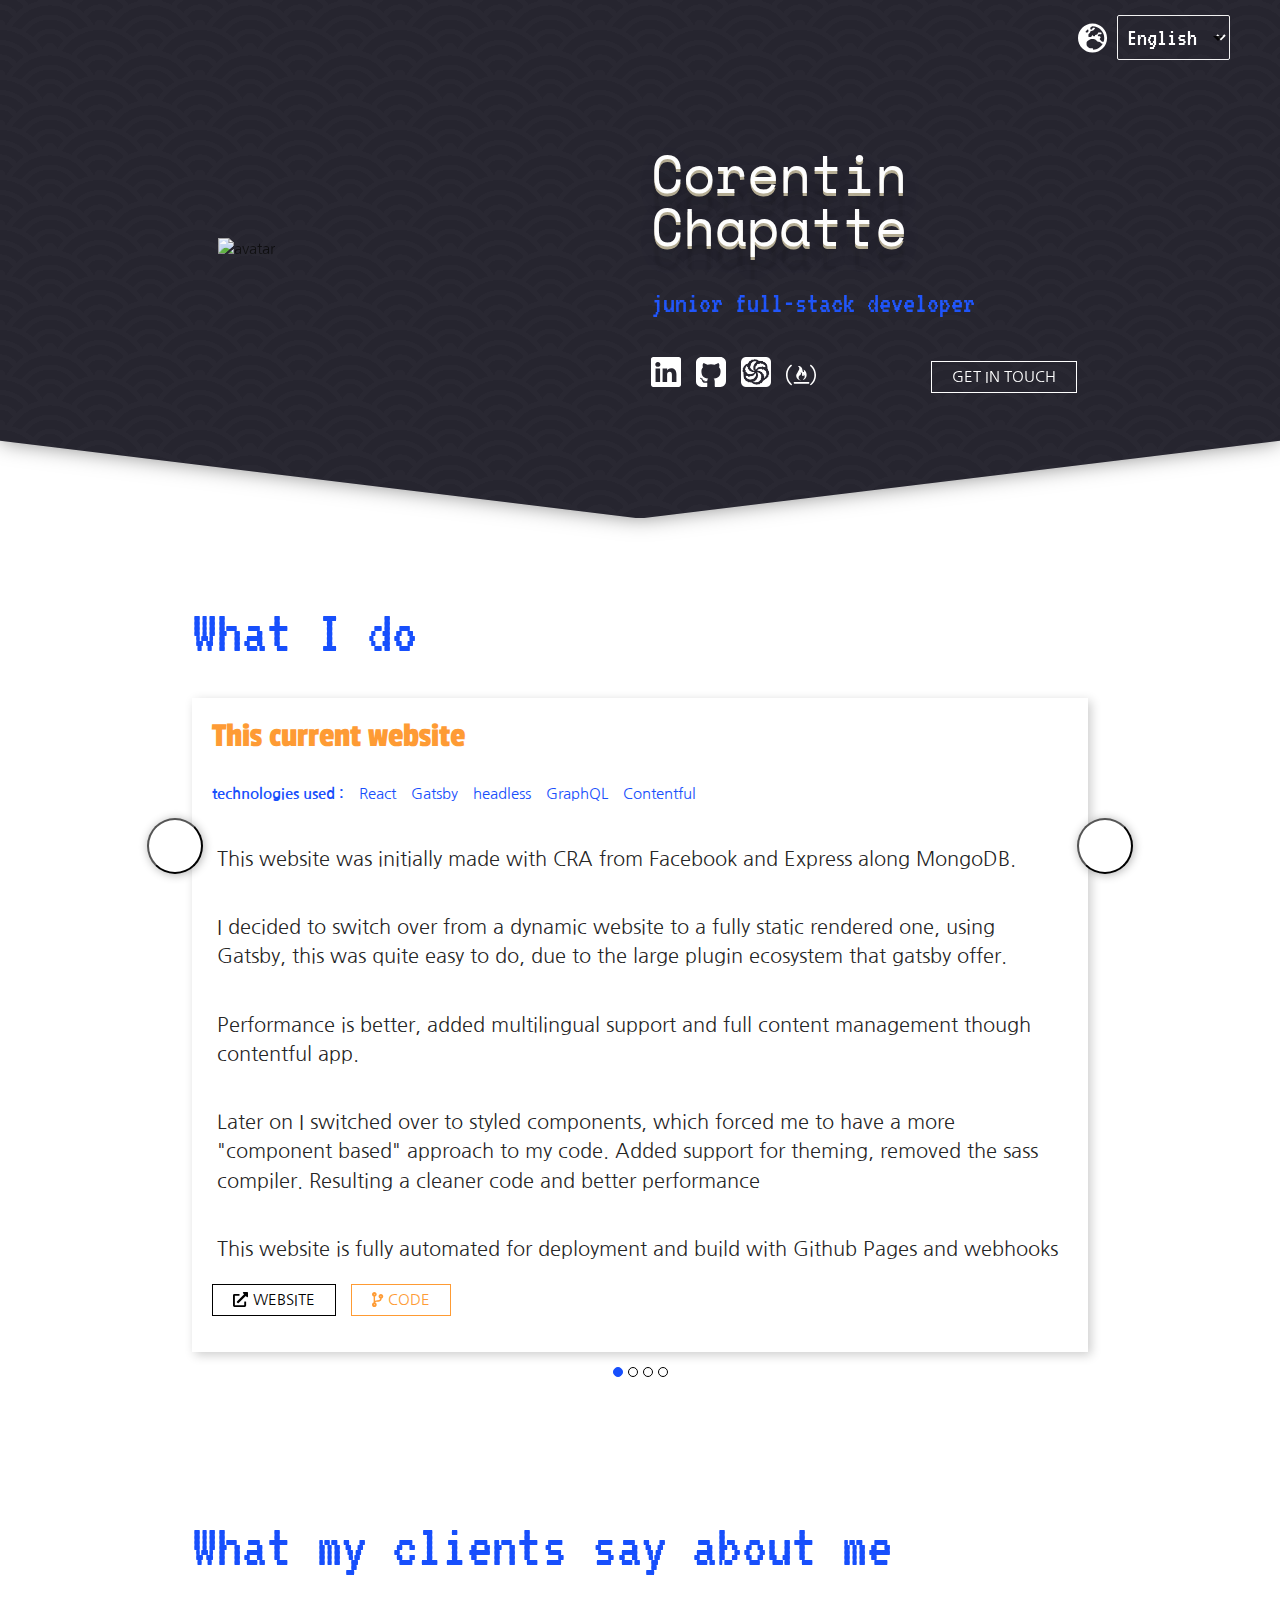
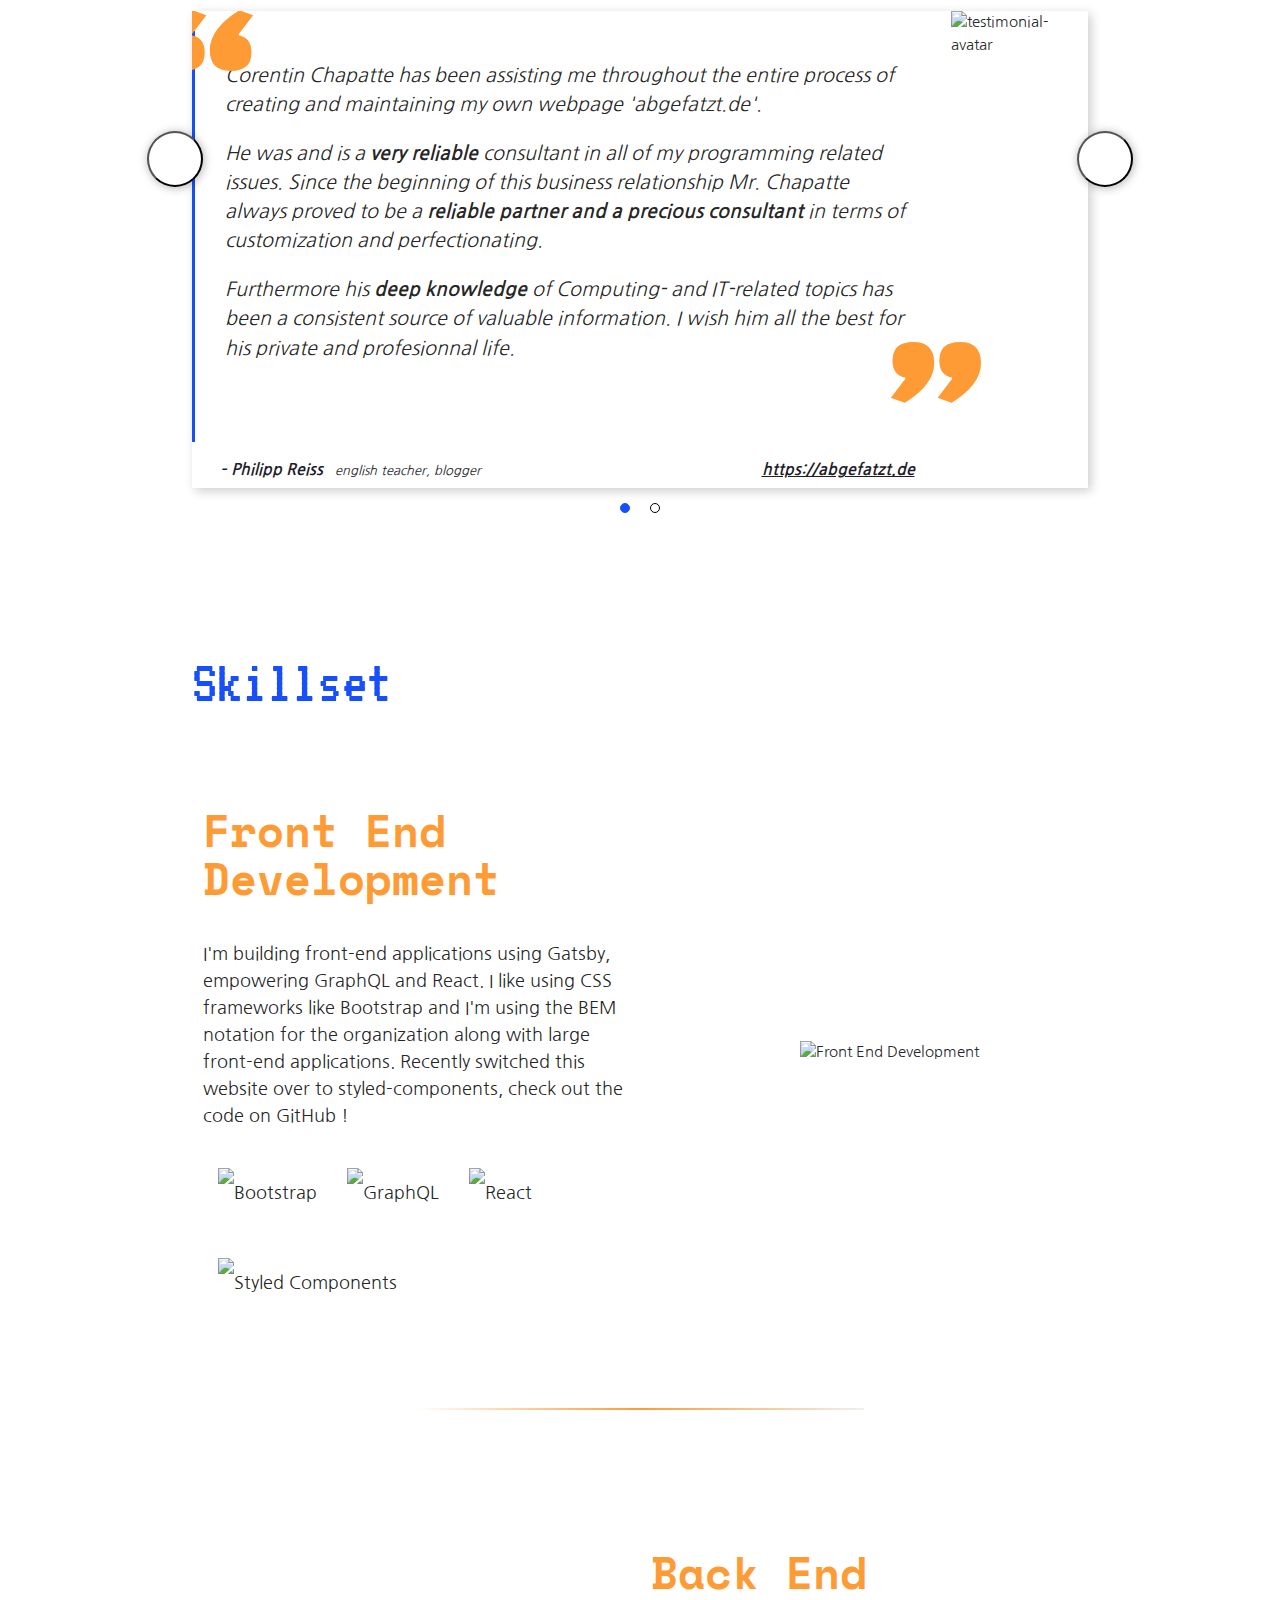
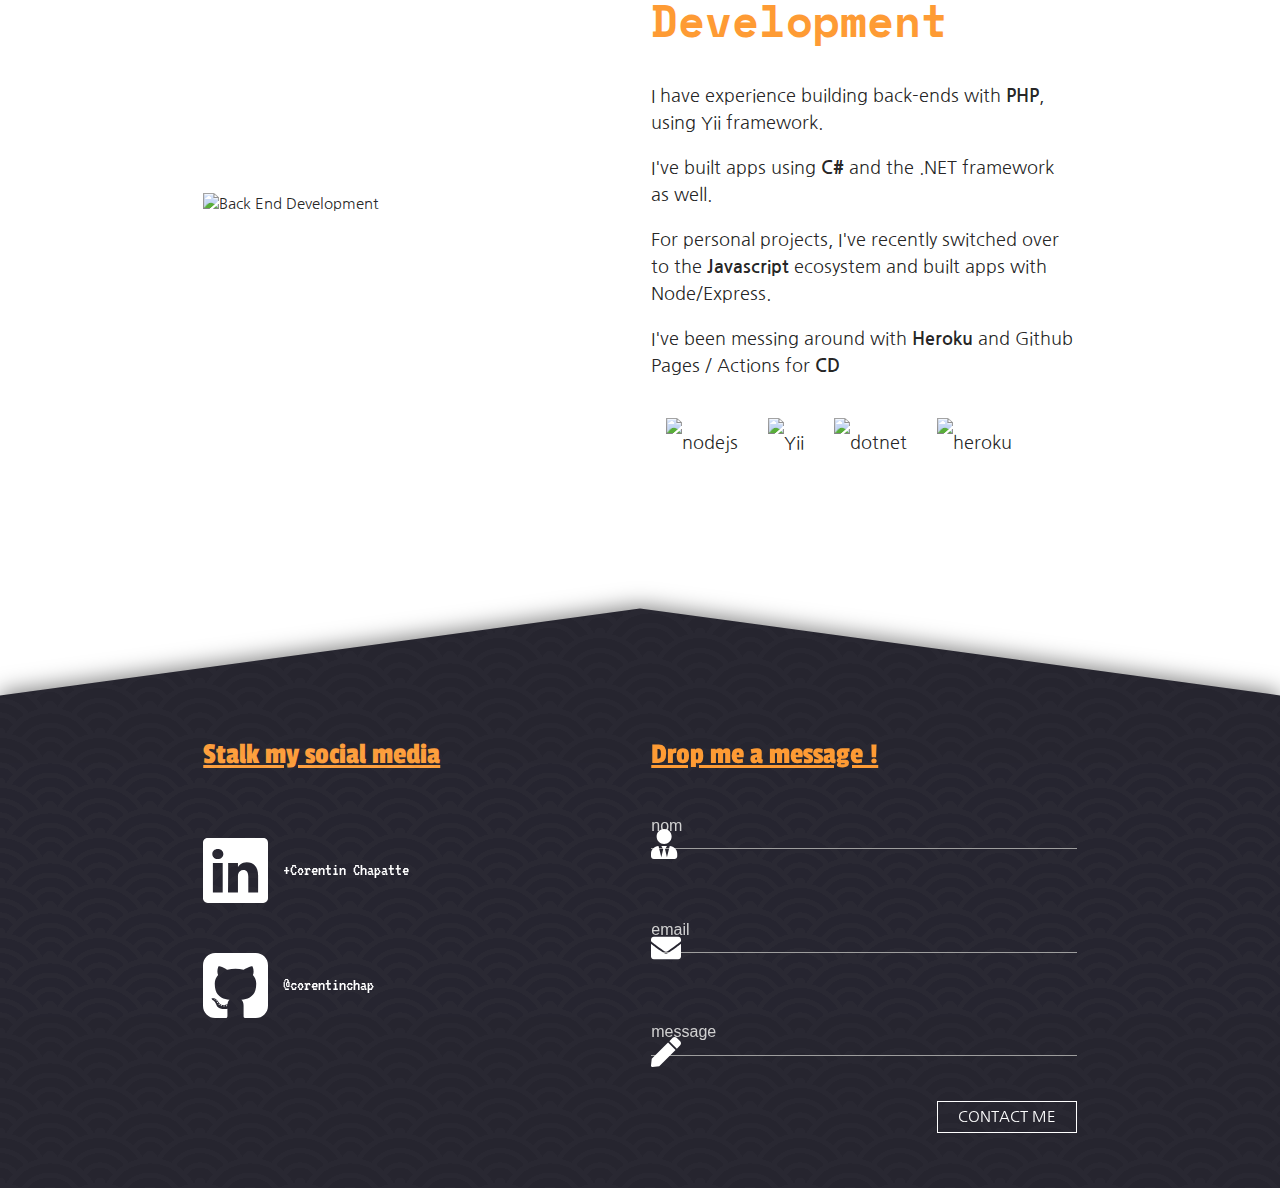
==== index.html @ 25439930 "Updates" ====
<!DOCTYPE html><html lang="en-US"><head><meta charSet="utf-8"/><meta http-equiv="x-ua-compatible" content="ie=edge"/><meta name="viewport" content="width=device-width, initial-scale=1, shrink-to-fit=no"/><style data-href="/styles.9d17b4d6c312c34e439a.css">/*!
 * Materialize v1.0.0 (http://materializecss.com)
 * Copyright 2014-2017 Materialize
 * MIT License (https://raw.githubusercontent.com/Dogfalo/materialize/master/LICENSE)
 */.materialize-red{background-color:#e51c23!important}.materialize-red-text{color:#e51c23!important}.materialize-red.lighten-5{background-color:#fdeaeb!important}.materialize-red-text.text-lighten-5{color:#fdeaeb!important}.materialize-red.lighten-4{background-color:#f8c1c3!important}.materialize-red-text.text-lighten-4{color:#f8c1c3!important}.materialize-red.lighten-3{background-color:#f3989b!important}.materialize-red-text.text-lighten-3{color:#f3989b!important}.materialize-red.lighten-2{background-color:#ee6e73!important}.materialize-red-text.text-lighten-2{color:#ee6e73!important}.materialize-red.lighten-1{background-color:#ea454b!important}.materialize-red-text.text-lighten-1{color:#ea454b!important}.materialize-red.darken-1{background-color:#d0181e!important}.materialize-red-text.text-darken-1{color:#d0181e!important}.materialize-red.darken-2{background-color:#b9151b!important}.materialize-red-text.text-darken-2{color:#b9151b!important}.materialize-red.darken-3{background-color:#a21318!important}.materialize-red-text.text-darken-3{color:#a21318!important}.materialize-red.darken-4{background-color:#8b1014!important}.materialize-red-text.text-darken-4{color:#8b1014!important}.red{background-color:#f44336!important}.red-text{color:#f44336!important}.red.lighten-5{background-color:#ffebee!important}.red-text.text-lighten-5{color:#ffebee!important}.red.lighten-4{background-color:#ffcdd2!important}.red-text.text-lighten-4{color:#ffcdd2!important}.red.lighten-3{background-color:#ef9a9a!important}.red-text.text-lighten-3{color:#ef9a9a!important}.red.lighten-2{background-color:#e57373!important}.red-text.text-lighten-2{color:#e57373!important}.red.lighten-1{background-color:#ef5350!important}.red-text.text-lighten-1{color:#ef5350!important}.red.darken-1{background-color:#e53935!important}.red-text.text-darken-1{color:#e53935!important}.red.darken-2{background-color:#d32f2f!important}.red-text.text-darken-2{color:#d32f2f!important}.red.darken-3{background-color:#c62828!important}.red-text.text-darken-3{color:#c62828!important}.red.darken-4{background-color:#b71c1c!important}.red-text.text-darken-4{color:#b71c1c!important}.red.accent-1{background-color:#ff8a80!important}.red-text.text-accent-1{color:#ff8a80!important}.red.accent-2{background-color:#ff5252!important}.red-text.text-accent-2{color:#ff5252!important}.red.accent-3{background-color:#ff1744!important}.red-text.text-accent-3{color:#ff1744!important}.red.accent-4{background-color:#d50000!important}.red-text.text-accent-4{color:#d50000!important}.pink{background-color:#e91e63!important}.pink-text{color:#e91e63!important}.pink.lighten-5{background-color:#fce4ec!important}.pink-text.text-lighten-5{color:#fce4ec!important}.pink.lighten-4{background-color:#f8bbd0!important}.pink-text.text-lighten-4{color:#f8bbd0!important}.pink.lighten-3{background-color:#f48fb1!important}.pink-text.text-lighten-3{color:#f48fb1!important}.pink.lighten-2{background-color:#f06292!important}.pink-text.text-lighten-2{color:#f06292!important}.pink.lighten-1{background-color:#ec407a!important}.pink-text.text-lighten-1{color:#ec407a!important}.pink.darken-1{background-color:#d81b60!important}.pink-text.text-darken-1{color:#d81b60!important}.pink.darken-2{background-color:#c2185b!important}.pink-text.text-darken-2{color:#c2185b!important}.pink.darken-3{background-color:#ad1457!important}.pink-text.text-darken-3{color:#ad1457!important}.pink.darken-4{background-color:#880e4f!important}.pink-text.text-darken-4{color:#880e4f!important}.pink.accent-1{background-color:#ff80ab!important}.pink-text.text-accent-1{color:#ff80ab!important}.pink.accent-2{background-color:#ff4081!important}.pink-text.text-accent-2{color:#ff4081!important}.pink.accent-3{background-color:#f50057!important}.pink-text.text-accent-3{color:#f50057!important}.pink.accent-4{background-color:#c51162!important}.pink-text.text-accent-4{color:#c51162!important}.purple{background-color:#9c27b0!important}.purple-text{color:#9c27b0!important}.purple.lighten-5{background-color:#f3e5f5!important}.purple-text.text-lighten-5{color:#f3e5f5!important}.purple.lighten-4{background-color:#e1bee7!important}.purple-text.text-lighten-4{color:#e1bee7!important}.purple.lighten-3{background-color:#ce93d8!important}.purple-text.text-lighten-3{color:#ce93d8!important}.purple.lighten-2{background-color:#ba68c8!important}.purple-text.text-lighten-2{color:#ba68c8!important}.purple.lighten-1{background-color:#ab47bc!important}.purple-text.text-lighten-1{color:#ab47bc!important}.purple.darken-1{background-color:#8e24aa!important}.purple-text.text-darken-1{color:#8e24aa!important}.purple.darken-2{background-color:#7b1fa2!important}.purple-text.text-darken-2{color:#7b1fa2!important}.purple.darken-3{background-color:#6a1b9a!important}.purple-text.text-darken-3{color:#6a1b9a!important}.purple.darken-4{background-color:#4a148c!important}.purple-text.text-darken-4{color:#4a148c!important}.purple.accent-1{background-color:#ea80fc!important}.purple-text.text-accent-1{color:#ea80fc!important}.purple.accent-2{background-color:#e040fb!important}.purple-text.text-accent-2{color:#e040fb!important}.purple.accent-3{background-color:#d500f9!important}.purple-text.text-accent-3{color:#d500f9!important}.purple.accent-4{background-color:#a0f!important}.purple-text.text-accent-4{color:#a0f!important}.deep-purple{background-color:#673ab7!important}.deep-purple-text{color:#673ab7!important}.deep-purple.lighten-5{background-color:#ede7f6!important}.deep-purple-text.text-lighten-5{color:#ede7f6!important}.deep-purple.lighten-4{background-color:#d1c4e9!important}.deep-purple-text.text-lighten-4{color:#d1c4e9!important}.deep-purple.lighten-3{background-color:#b39ddb!important}.deep-purple-text.text-lighten-3{color:#b39ddb!important}.deep-purple.lighten-2{background-color:#9575cd!important}.deep-purple-text.text-lighten-2{color:#9575cd!important}.deep-purple.lighten-1{background-color:#7e57c2!important}.deep-purple-text.text-lighten-1{color:#7e57c2!important}.deep-purple.darken-1{background-color:#5e35b1!important}.deep-purple-text.text-darken-1{color:#5e35b1!important}.deep-purple.darken-2{background-color:#512da8!important}.deep-purple-text.text-darken-2{color:#512da8!important}.deep-purple.darken-3{background-color:#4527a0!important}.deep-purple-text.text-darken-3{color:#4527a0!important}.deep-purple.darken-4{background-color:#311b92!important}.deep-purple-text.text-darken-4{color:#311b92!important}.deep-purple.accent-1{background-color:#b388ff!important}.deep-purple-text.text-accent-1{color:#b388ff!important}.deep-purple.accent-2{background-color:#7c4dff!important}.deep-purple-text.text-accent-2{color:#7c4dff!important}.deep-purple.accent-3{background-color:#651fff!important}.deep-purple-text.text-accent-3{color:#651fff!important}.deep-purple.accent-4{background-color:#6200ea!important}.deep-purple-text.text-accent-4{color:#6200ea!important}.indigo{background-color:#3f51b5!important}.indigo-text{color:#3f51b5!important}.indigo.lighten-5{background-color:#e8eaf6!important}.indigo-text.text-lighten-5{color:#e8eaf6!important}.indigo.lighten-4{background-color:#c5cae9!important}.indigo-text.text-lighten-4{color:#c5cae9!important}.indigo.lighten-3{background-color:#9fa8da!important}.indigo-text.text-lighten-3{color:#9fa8da!important}.indigo.lighten-2{background-color:#7986cb!important}.indigo-text.text-lighten-2{color:#7986cb!important}.indigo.lighten-1{background-color:#5c6bc0!important}.indigo-text.text-lighten-1{color:#5c6bc0!important}.indigo.darken-1{background-color:#3949ab!important}.indigo-text.text-darken-1{color:#3949ab!important}.indigo.darken-2{background-color:#303f9f!important}.indigo-text.text-darken-2{color:#303f9f!important}.indigo.darken-3{background-color:#283593!important}.indigo-text.text-darken-3{color:#283593!important}.indigo.darken-4{background-color:#1a237e!important}.indigo-text.text-darken-4{color:#1a237e!important}.indigo.accent-1{background-color:#8c9eff!important}.indigo-text.text-accent-1{color:#8c9eff!important}.indigo.accent-2{background-color:#536dfe!important}.indigo-text.text-accent-2{color:#536dfe!important}.indigo.accent-3{background-color:#3d5afe!important}.indigo-text.text-accent-3{color:#3d5afe!important}.indigo.accent-4{background-color:#304ffe!important}.indigo-text.text-accent-4{color:#304ffe!important}.blue{background-color:#2196f3!important}.blue-text{color:#2196f3!important}.blue.lighten-5{background-color:#e3f2fd!important}.blue-text.text-lighten-5{color:#e3f2fd!important}.blue.lighten-4{background-color:#bbdefb!important}.blue-text.text-lighten-4{color:#bbdefb!important}.blue.lighten-3{background-color:#90caf9!important}.blue-text.text-lighten-3{color:#90caf9!important}.blue.lighten-2{background-color:#64b5f6!important}.blue-text.text-lighten-2{color:#64b5f6!important}.blue.lighten-1{background-color:#42a5f5!important}.blue-text.text-lighten-1{color:#42a5f5!important}.blue.darken-1{background-color:#1e88e5!important}.blue-text.text-darken-1{color:#1e88e5!important}.blue.darken-2{background-color:#1976d2!important}.blue-text.text-darken-2{color:#1976d2!important}.blue.darken-3{background-color:#1565c0!important}.blue-text.text-darken-3{color:#1565c0!important}.blue.darken-4{background-color:#0d47a1!important}.blue-text.text-darken-4{color:#0d47a1!important}.blue.accent-1{background-color:#82b1ff!important}.blue-text.text-accent-1{color:#82b1ff!important}.blue.accent-2{background-color:#448aff!important}.blue-text.text-accent-2{color:#448aff!important}.blue.accent-3{background-color:#2979ff!important}.blue-text.text-accent-3{color:#2979ff!important}.blue.accent-4{background-color:#2962ff!important}.blue-text.text-accent-4{color:#2962ff!important}.light-blue{background-color:#03a9f4!important}.light-blue-text{color:#03a9f4!important}.light-blue.lighten-5{background-color:#e1f5fe!important}.light-blue-text.text-lighten-5{color:#e1f5fe!important}.light-blue.lighten-4{background-color:#b3e5fc!important}.light-blue-text.text-lighten-4{color:#b3e5fc!important}.light-blue.lighten-3{background-color:#81d4fa!important}.light-blue-text.text-lighten-3{color:#81d4fa!important}.light-blue.lighten-2{background-color:#4fc3f7!important}.light-blue-text.text-lighten-2{color:#4fc3f7!important}.light-blue.lighten-1{background-color:#29b6f6!important}.light-blue-text.text-lighten-1{color:#29b6f6!important}.light-blue.darken-1{background-color:#039be5!important}.light-blue-text.text-darken-1{color:#039be5!important}.light-blue.darken-2{background-color:#0288d1!important}.light-blue-text.text-darken-2{color:#0288d1!important}.light-blue.darken-3{background-color:#0277bd!important}.light-blue-text.text-darken-3{color:#0277bd!important}.light-blue.darken-4{background-color:#01579b!important}.light-blue-text.text-darken-4{color:#01579b!important}.light-blue.accent-1{background-color:#80d8ff!important}.light-blue-text.text-accent-1{color:#80d8ff!important}.light-blue.accent-2{background-color:#40c4ff!important}.light-blue-text.text-accent-2{color:#40c4ff!important}.light-blue.accent-3{background-color:#00b0ff!important}.light-blue-text.text-accent-3{color:#00b0ff!important}.light-blue.accent-4{background-color:#0091ea!important}.light-blue-text.text-accent-4{color:#0091ea!important}.cyan{background-color:#00bcd4!important}.cyan-text{color:#00bcd4!important}.cyan.lighten-5{background-color:#e0f7fa!important}.cyan-text.text-lighten-5{color:#e0f7fa!important}.cyan.lighten-4{background-color:#b2ebf2!important}.cyan-text.text-lighten-4{color:#b2ebf2!important}.cyan.lighten-3{background-color:#80deea!important}.cyan-text.text-lighten-3{color:#80deea!important}.cyan.lighten-2{background-color:#4dd0e1!important}.cyan-text.text-lighten-2{color:#4dd0e1!important}.cyan.lighten-1{background-color:#26c6da!important}.cyan-text.text-lighten-1{color:#26c6da!important}.cyan.darken-1{background-color:#00acc1!important}.cyan-text.text-darken-1{color:#00acc1!important}.cyan.darken-2{background-color:#0097a7!important}.cyan-text.text-darken-2{color:#0097a7!important}.cyan.darken-3{background-color:#00838f!important}.cyan-text.text-darken-3{color:#00838f!important}.cyan.darken-4{background-color:#006064!important}.cyan-text.text-darken-4{color:#006064!important}.cyan.accent-1{background-color:#84ffff!important}.cyan-text.text-accent-1{color:#84ffff!important}.cyan.accent-2{background-color:#18ffff!important}.cyan-text.text-accent-2{color:#18ffff!important}.cyan.accent-3{background-color:#00e5ff!important}.cyan-text.text-accent-3{color:#00e5ff!important}.cyan.accent-4{background-color:#00b8d4!important}.cyan-text.text-accent-4{color:#00b8d4!important}.teal{background-color:#009688!important}.teal-text{color:#009688!important}.teal.lighten-5{background-color:#e0f2f1!important}.teal-text.text-lighten-5{color:#e0f2f1!important}.teal.lighten-4{background-color:#b2dfdb!important}.teal-text.text-lighten-4{color:#b2dfdb!important}.teal.lighten-3{background-color:#80cbc4!important}.teal-text.text-lighten-3{color:#80cbc4!important}.teal.lighten-2{background-color:#4db6ac!important}.teal-text.text-lighten-2{color:#4db6ac!important}.teal.lighten-1{background-color:#26a69a!important}.teal-text.text-lighten-1{color:#26a69a!important}.teal.darken-1{background-color:#00897b!important}.teal-text.text-darken-1{color:#00897b!important}.teal.darken-2{background-color:#00796b!important}.teal-text.text-darken-2{color:#00796b!important}.teal.darken-3{background-color:#00695c!important}.teal-text.text-darken-3{color:#00695c!important}.teal.darken-4{background-color:#004d40!important}.teal-text.text-darken-4{color:#004d40!important}.teal.accent-1{background-color:#a7ffeb!important}.teal-text.text-accent-1{color:#a7ffeb!important}.teal.accent-2{background-color:#64ffda!important}.teal-text.text-accent-2{color:#64ffda!important}.teal.accent-3{background-color:#1de9b6!important}.teal-text.text-accent-3{color:#1de9b6!important}.teal.accent-4{background-color:#00bfa5!important}.teal-text.text-accent-4{color:#00bfa5!important}.green{background-color:#4caf50!important}.green-text{color:#4caf50!important}.green.lighten-5{background-color:#e8f5e9!important}.green-text.text-lighten-5{color:#e8f5e9!important}.green.lighten-4{background-color:#c8e6c9!important}.green-text.text-lighten-4{color:#c8e6c9!important}.green.lighten-3{background-color:#a5d6a7!important}.green-text.text-lighten-3{color:#a5d6a7!important}.green.lighten-2{background-color:#81c784!important}.green-text.text-lighten-2{color:#81c784!important}.green.lighten-1{background-color:#66bb6a!important}.green-text.text-lighten-1{color:#66bb6a!important}.green.darken-1{background-color:#43a047!important}.green-text.text-darken-1{color:#43a047!important}.green.darken-2{background-color:#388e3c!important}.green-text.text-darken-2{color:#388e3c!important}.green.darken-3{background-color:#2e7d32!important}.green-text.text-darken-3{color:#2e7d32!important}.green.darken-4{background-color:#1b5e20!important}.green-text.text-darken-4{color:#1b5e20!important}.green.accent-1{background-color:#b9f6ca!important}.green-text.text-accent-1{color:#b9f6ca!important}.green.accent-2{background-color:#69f0ae!important}.green-text.text-accent-2{color:#69f0ae!important}.green.accent-3{background-color:#00e676!important}.green-text.text-accent-3{color:#00e676!important}.green.accent-4{background-color:#00c853!important}.green-text.text-accent-4{color:#00c853!important}.light-green{background-color:#8bc34a!important}.light-green-text{color:#8bc34a!important}.light-green.lighten-5{background-color:#f1f8e9!important}.light-green-text.text-lighten-5{color:#f1f8e9!important}.light-green.lighten-4{background-color:#dcedc8!important}.light-green-text.text-lighten-4{color:#dcedc8!important}.light-green.lighten-3{background-color:#c5e1a5!important}.light-green-text.text-lighten-3{color:#c5e1a5!important}.light-green.lighten-2{background-color:#aed581!important}.light-green-text.text-lighten-2{color:#aed581!important}.light-green.lighten-1{background-color:#9ccc65!important}.light-green-text.text-lighten-1{color:#9ccc65!important}.light-green.darken-1{background-color:#7cb342!important}.light-green-text.text-darken-1{color:#7cb342!important}.light-green.darken-2{background-color:#689f38!important}.light-green-text.text-darken-2{color:#689f38!important}.light-green.darken-3{background-color:#558b2f!important}.light-green-text.text-darken-3{color:#558b2f!important}.light-green.darken-4{background-color:#33691e!important}.light-green-text.text-darken-4{color:#33691e!important}.light-green.accent-1{background-color:#ccff90!important}.light-green-text.text-accent-1{color:#ccff90!important}.light-green.accent-2{background-color:#b2ff59!important}.light-green-text.text-accent-2{color:#b2ff59!important}.light-green.accent-3{background-color:#76ff03!important}.light-green-text.text-accent-3{color:#76ff03!important}.light-green.accent-4{background-color:#64dd17!important}.light-green-text.text-accent-4{color:#64dd17!important}.lime{background-color:#cddc39!important}.lime-text{color:#cddc39!important}.lime.lighten-5{background-color:#f9fbe7!important}.lime-text.text-lighten-5{color:#f9fbe7!important}.lime.lighten-4{background-color:#f0f4c3!important}.lime-text.text-lighten-4{color:#f0f4c3!important}.lime.lighten-3{background-color:#e6ee9c!important}.lime-text.text-lighten-3{color:#e6ee9c!important}.lime.lighten-2{background-color:#dce775!important}.lime-text.text-lighten-2{color:#dce775!important}.lime.lighten-1{background-color:#d4e157!important}.lime-text.text-lighten-1{color:#d4e157!important}.lime.darken-1{background-color:#c0ca33!important}.lime-text.text-darken-1{color:#c0ca33!important}.lime.darken-2{background-color:#afb42b!important}.lime-text.text-darken-2{color:#afb42b!important}.lime.darken-3{background-color:#9e9d24!important}.lime-text.text-darken-3{color:#9e9d24!important}.lime.darken-4{background-color:#827717!important}.lime-text.text-darken-4{color:#827717!important}.lime.accent-1{background-color:#f4ff81!important}.lime-text.text-accent-1{color:#f4ff81!important}.lime.accent-2{background-color:#eeff41!important}.lime-text.text-accent-2{color:#eeff41!important}.lime.accent-3{background-color:#c6ff00!important}.lime-text.text-accent-3{color:#c6ff00!important}.lime.accent-4{background-color:#aeea00!important}.lime-text.text-accent-4{color:#aeea00!important}.yellow{background-color:#ffeb3b!important}.yellow-text{color:#ffeb3b!important}.yellow.lighten-5{background-color:#fffde7!important}.yellow-text.text-lighten-5{color:#fffde7!important}.yellow.lighten-4{background-color:#fff9c4!important}.yellow-text.text-lighten-4{color:#fff9c4!important}.yellow.lighten-3{background-color:#fff59d!important}.yellow-text.text-lighten-3{color:#fff59d!important}.yellow.lighten-2{background-color:#fff176!important}.yellow-text.text-lighten-2{color:#fff176!important}.yellow.lighten-1{background-color:#ffee58!important}.yellow-text.text-lighten-1{color:#ffee58!important}.yellow.darken-1{background-color:#fdd835!important}.yellow-text.text-darken-1{color:#fdd835!important}.yellow.darken-2{background-color:#fbc02d!important}.yellow-text.text-darken-2{color:#fbc02d!important}.yellow.darken-3{background-color:#f9a825!important}.yellow-text.text-darken-3{color:#f9a825!important}.yellow.darken-4{background-color:#f57f17!important}.yellow-text.text-darken-4{color:#f57f17!important}.yellow.accent-1{background-color:#ffff8d!important}.yellow-text.text-accent-1{color:#ffff8d!important}.yellow.accent-2{background-color:#ff0!important}.yellow-text.text-accent-2{color:#ff0!important}.yellow.accent-3{background-color:#ffea00!important}.yellow-text.text-accent-3{color:#ffea00!important}.yellow.accent-4{background-color:#ffd600!important}.yellow-text.text-accent-4{color:#ffd600!important}.amber{background-color:#ffc107!important}.amber-text{color:#ffc107!important}.amber.lighten-5{background-color:#fff8e1!important}.amber-text.text-lighten-5{color:#fff8e1!important}.amber.lighten-4{background-color:#ffecb3!important}.amber-text.text-lighten-4{color:#ffecb3!important}.amber.lighten-3{background-color:#ffe082!important}.amber-text.text-lighten-3{color:#ffe082!important}.amber.lighten-2{background-color:#ffd54f!important}.amber-text.text-lighten-2{color:#ffd54f!important}.amber.lighten-1{background-color:#ffca28!important}.amber-text.text-lighten-1{color:#ffca28!important}.amber.darken-1{background-color:#ffb300!important}.amber-text.text-darken-1{color:#ffb300!important}.amber.darken-2{background-color:#ffa000!important}.amber-text.text-darken-2{color:#ffa000!important}.amber.darken-3{background-color:#ff8f00!important}.amber-text.text-darken-3{color:#ff8f00!important}.amber.darken-4{background-color:#ff6f00!important}.amber-text.text-darken-4{color:#ff6f00!important}.amber.accent-1{background-color:#ffe57f!important}.amber-text.text-accent-1{color:#ffe57f!important}.amber.accent-2{background-color:#ffd740!important}.amber-text.text-accent-2{color:#ffd740!important}.amber.accent-3{background-color:#ffc400!important}.amber-text.text-accent-3{color:#ffc400!important}.amber.accent-4{background-color:#ffab00!important}.amber-text.text-accent-4{color:#ffab00!important}.orange{background-color:#ff9800!important}.orange-text{color:#ff9800!important}.orange.lighten-5{background-color:#fff3e0!important}.orange-text.text-lighten-5{color:#fff3e0!important}.orange.lighten-4{background-color:#ffe0b2!important}.orange-text.text-lighten-4{color:#ffe0b2!important}.orange.lighten-3{background-color:#ffcc80!important}.orange-text.text-lighten-3{color:#ffcc80!important}.orange.lighten-2{background-color:#ffb74d!important}.orange-text.text-lighten-2{color:#ffb74d!important}.orange.lighten-1{background-color:#ffa726!important}.orange-text.text-lighten-1{color:#ffa726!important}.orange.darken-1{background-color:#fb8c00!important}.orange-text.text-darken-1{color:#fb8c00!important}.orange.darken-2{background-color:#f57c00!important}.orange-text.text-darken-2{color:#f57c00!important}.orange.darken-3{background-color:#ef6c00!important}.orange-text.text-darken-3{color:#ef6c00!important}.orange.darken-4{background-color:#e65100!important}.orange-text.text-darken-4{color:#e65100!important}.orange.accent-1{background-color:#ffd180!important}.orange-text.text-accent-1{color:#ffd180!important}.orange.accent-2{background-color:#ffab40!important}.orange-text.text-accent-2{color:#ffab40!important}.orange.accent-3{background-color:#ff9100!important}.orange-text.text-accent-3{color:#ff9100!important}.orange.accent-4{background-color:#ff6d00!important}.orange-text.text-accent-4{color:#ff6d00!important}.deep-orange{background-color:#ff5722!important}.deep-orange-text{color:#ff5722!important}.deep-orange.lighten-5{background-color:#fbe9e7!important}.deep-orange-text.text-lighten-5{color:#fbe9e7!important}.deep-orange.lighten-4{background-color:#ffccbc!important}.deep-orange-text.text-lighten-4{color:#ffccbc!important}.deep-orange.lighten-3{background-color:#ffab91!important}.deep-orange-text.text-lighten-3{color:#ffab91!important}.deep-orange.lighten-2{background-color:#ff8a65!important}.deep-orange-text.text-lighten-2{color:#ff8a65!important}.deep-orange.lighten-1{background-color:#ff7043!important}.deep-orange-text.text-lighten-1{color:#ff7043!important}.deep-orange.darken-1{background-color:#f4511e!important}.deep-orange-text.text-darken-1{color:#f4511e!important}.deep-orange.darken-2{background-color:#e64a19!important}.deep-orange-text.text-darken-2{color:#e64a19!important}.deep-orange.darken-3{background-color:#d84315!important}.deep-orange-text.text-darken-3{color:#d84315!important}.deep-orange.darken-4{background-color:#bf360c!important}.deep-orange-text.text-darken-4{color:#bf360c!important}.deep-orange.accent-1{background-color:#ff9e80!important}.deep-orange-text.text-accent-1{color:#ff9e80!important}.deep-orange.accent-2{background-color:#ff6e40!important}.deep-orange-text.text-accent-2{color:#ff6e40!important}.deep-orange.accent-3{background-color:#ff3d00!important}.deep-orange-text.text-accent-3{color:#ff3d00!important}.deep-orange.accent-4{background-color:#dd2c00!important}.deep-orange-text.text-accent-4{color:#dd2c00!important}.brown{background-color:#795548!important}.brown-text{color:#795548!important}.brown.lighten-5{background-color:#efebe9!important}.brown-text.text-lighten-5{color:#efebe9!important}.brown.lighten-4{background-color:#d7ccc8!important}.brown-text.text-lighten-4{color:#d7ccc8!important}.brown.lighten-3{background-color:#bcaaa4!important}.brown-text.text-lighten-3{color:#bcaaa4!important}.brown.lighten-2{background-color:#a1887f!important}.brown-text.text-lighten-2{color:#a1887f!important}.brown.lighten-1{background-color:#8d6e63!important}.brown-text.text-lighten-1{color:#8d6e63!important}.brown.darken-1{background-color:#6d4c41!important}.brown-text.text-darken-1{color:#6d4c41!important}.brown.darken-2{background-color:#5d4037!important}.brown-text.text-darken-2{color:#5d4037!important}.brown.darken-3{background-color:#4e342e!important}.brown-text.text-darken-3{color:#4e342e!important}.brown.darken-4{background-color:#3e2723!important}.brown-text.text-darken-4{color:#3e2723!important}.blue-grey{background-color:#607d8b!important}.blue-grey-text{color:#607d8b!important}.blue-grey.lighten-5{background-color:#eceff1!important}.blue-grey-text.text-lighten-5{color:#eceff1!important}.blue-grey.lighten-4{background-color:#cfd8dc!important}.blue-grey-text.text-lighten-4{color:#cfd8dc!important}.blue-grey.lighten-3{background-color:#b0bec5!important}.blue-grey-text.text-lighten-3{color:#b0bec5!important}.blue-grey.lighten-2{background-color:#90a4ae!important}.blue-grey-text.text-lighten-2{color:#90a4ae!important}.blue-grey.lighten-1{background-color:#78909c!important}.blue-grey-text.text-lighten-1{color:#78909c!important}.blue-grey.darken-1{background-color:#546e7a!important}.blue-grey-text.text-darken-1{color:#546e7a!important}.blue-grey.darken-2{background-color:#455a64!important}.blue-grey-text.text-darken-2{color:#455a64!important}.blue-grey.darken-3{background-color:#37474f!important}.blue-grey-text.text-darken-3{color:#37474f!important}.blue-grey.darken-4{background-color:#263238!important}.blue-grey-text.text-darken-4{color:#263238!important}.grey{background-color:#9e9e9e!important}.grey-text{color:#9e9e9e!important}.grey.lighten-5{background-color:#fafafa!important}.grey-text.text-lighten-5{color:#fafafa!important}.grey.lighten-4{background-color:#f5f5f5!important}.grey-text.text-lighten-4{color:#f5f5f5!important}.grey.lighten-3{background-color:#eee!important}.grey-text.text-lighten-3{color:#eee!important}.grey.lighten-2{background-color:#e0e0e0!important}.grey-text.text-lighten-2{color:#e0e0e0!important}.grey.lighten-1{background-color:#bdbdbd!important}.grey-text.text-lighten-1{color:#bdbdbd!important}.grey.darken-1{background-color:#757575!important}.grey-text.text-darken-1{color:#757575!important}.grey.darken-2{background-color:#616161!important}.grey-text.text-darken-2{color:#616161!important}.grey.darken-3{background-color:#424242!important}.grey-text.text-darken-3{color:#424242!important}.grey.darken-4{background-color:#212121!important}.grey-text.text-darken-4{color:#212121!important}.black{background-color:#000!important}.black-text{color:#000!important}.white{background-color:#fff!important}.white-text{color:#fff!important}.transparent{background-color:transparent!important}.transparent-text{color:transparent!important}/*! normalize.css v7.0.0 | MIT License | github.com/necolas/normalize.css */html{line-height:1.15;-ms-text-size-adjust:100%;-webkit-text-size-adjust:100%}body{margin:0}article,aside,footer,header,nav,section{display:block}h1{font-size:2em;margin:.67em 0}figcaption,figure,main{display:block}figure{margin:1em 40px}hr{box-sizing:content-box;height:0;overflow:visible}pre{font-family:monospace,monospace;font-size:1em}a{background-color:transparent;-webkit-text-decoration-skip:objects}abbr[title]{border-bottom:none;text-decoration:underline;-webkit-text-decoration:underline dotted;text-decoration:underline dotted}b,strong{font-weight:inherit;font-weight:bolder}code,kbd,samp{font-family:monospace,monospace;font-size:1em}dfn{font-style:italic}mark{background-color:#ff0;color:#000}small{font-size:80%}sub,sup{font-size:75%;line-height:0;position:relative;vertical-align:baseline}sub{bottom:-.25em}sup{top:-.5em}audio,video{display:inline-block}audio:not([controls]){display:none;height:0}img{border-style:none}svg:not(:root){overflow:hidden}button,input,optgroup,select,textarea{font-family:sans-serif;font-size:100%;line-height:1.15;margin:0}button,input{overflow:visible}button,select{text-transform:none}[type=reset],[type=submit],button,html [type=button]{-webkit-appearance:button}[type=button]::-moz-focus-inner,[type=reset]::-moz-focus-inner,[type=submit]::-moz-focus-inner,button::-moz-focus-inner{border-style:none;padding:0}[type=button]:-moz-focusring,[type=reset]:-moz-focusring,[type=submit]:-moz-focusring,button:-moz-focusring{outline:1px dotted ButtonText}fieldset{padding:.35em .75em .625em}legend{box-sizing:border-box;color:inherit;display:table;max-width:100%;padding:0;white-space:normal}progress{display:inline-block;vertical-align:baseline}textarea{overflow:auto}[type=checkbox],[type=radio]{box-sizing:border-box;padding:0}[type=number]::-webkit-inner-spin-button,[type=number]::-webkit-outer-spin-button{height:auto}[type=search]{-webkit-appearance:textfield;outline-offset:-2px}[type=search]::-webkit-search-cancel-button,[type=search]::-webkit-search-decoration{-webkit-appearance:none}::-webkit-file-upload-button{-webkit-appearance:button;font:inherit}details,menu{display:block}summary{display:list-item}canvas{display:inline-block}[hidden],template{display:none}html{box-sizing:border-box}*,:after,:before{box-sizing:inherit}button,input,optgroup,select,textarea{font-family:-apple-system,BlinkMacSystemFont,Segoe UI,Roboto,Oxygen-Sans,Ubuntu,Cantarell,Helvetica Neue,sans-serif}ul:not(.browser-default){padding-left:0;list-style-type:none}ul:not(.browser-default)>li{list-style-type:none}a{color:#039be5;-webkit-tap-highlight-color:transparent}.valign-wrapper{display:flex;align-items:center}.clearfix{clear:both}.z-depth-0{box-shadow:none!important}.btn,.btn-floating,.btn-large,.btn-small,.card,.card-panel,.collapsible,.dropdown-content,.sidenav,.toast,.z-depth-1,nav{box-shadow:0 2px 2px 0 rgba(0,0,0,.14),0 3px 1px -2px rgba(0,0,0,.12),0 1px 5px 0 rgba(0,0,0,.2)}.btn-floating:hover,.btn-large:hover,.btn-small:hover,.btn:hover,.z-depth-1-half{box-shadow:0 3px 3px 0 rgba(0,0,0,.14),0 1px 7px 0 rgba(0,0,0,.12),0 3px 1px -1px rgba(0,0,0,.2)}.z-depth-2{box-shadow:0 4px 5px 0 rgba(0,0,0,.14),0 1px 10px 0 rgba(0,0,0,.12),0 2px 4px -1px rgba(0,0,0,.3)}.z-depth-3{box-shadow:0 8px 17px 2px rgba(0,0,0,.14),0 3px 14px 2px rgba(0,0,0,.12),0 5px 5px -3px rgba(0,0,0,.2)}.z-depth-4{box-shadow:0 16px 24px 2px rgba(0,0,0,.14),0 6px 30px 5px rgba(0,0,0,.12),0 8px 10px -7px rgba(0,0,0,.2)}.modal,.z-depth-5{box-shadow:0 24px 38px 3px rgba(0,0,0,.14),0 9px 46px 8px rgba(0,0,0,.12),0 11px 15px -7px rgba(0,0,0,.2)}.hoverable{transition:box-shadow .25s}.hoverable:hover{box-shadow:0 8px 17px 0 rgba(0,0,0,.2),0 6px 20px 0 rgba(0,0,0,.19)}.divider{height:1px;overflow:hidden;background-color:#e0e0e0}blockquote{margin:20px 0;padding-left:1.5rem;border-left:5px solid #ee6e73}i{line-height:inherit}i.left{float:left;margin-right:15px}i.right{float:right;margin-left:15px}i.tiny{font-size:1rem}i.small{font-size:2rem}i.medium{font-size:4rem}i.large{font-size:6rem}img.responsive-img,video.responsive-video{max-width:100%;height:auto}.pagination li{display:inline-block;border-radius:2px;text-align:center;vertical-align:top;height:30px}.pagination li a{color:#444;display:inline-block;font-size:1.2rem;padding:0 10px;line-height:30px}.pagination li.active a{color:#fff}.pagination li.active{background-color:#ee6e73}.pagination li.disabled a{cursor:default;color:#999}.pagination li i{font-size:2rem}.pagination li.pages ul li{display:inline-block;float:none}@media only screen and (max-width:992px){.pagination{width:100%}.pagination li.next,.pagination li.prev{width:10%}.pagination li.pages{width:80%;overflow:hidden;white-space:nowrap}}.breadcrumb{font-size:18px;color:hsla(0,0%,100%,.7)}.breadcrumb [class*=mdi-],.breadcrumb [class^=mdi-],.breadcrumb i,.breadcrumb i.material-icons{display:inline-block;float:left;font-size:24px}.breadcrumb:before{content:"\E5CC";color:hsla(0,0%,100%,.7);vertical-align:top;display:inline-block;font-family:Material Icons;font-weight:400;font-style:normal;font-size:25px;margin:0 10px 0 8px;-webkit-font-smoothing:antialiased}.breadcrumb:first-child:before{display:none}.breadcrumb:last-child{color:#fff}.parallax-container{position:relative;overflow:hidden;height:500px}.parallax-container .parallax{position:absolute;top:0;left:0;right:0;bottom:0;z-index:-1}.parallax-container .parallax img{opacity:0;position:absolute;left:50%;bottom:0;min-width:100%;min-height:100%;transform:translateZ(0);transform:translateX(-50%)}.pin-bottom,.pin-top{position:relative}.pinned{position:fixed!important}.fade-in,ul.staggered-list li{opacity:0}.fade-in{transform-origin:0 50%}@media only screen and (max-width:600px){.hide-on-small-and-down,.hide-on-small-only{display:none!important}}@media only screen and (max-width:992px){.hide-on-med-and-down{display:none!important}}@media only screen and (min-width:601px){.hide-on-med-and-up{display:none!important}}@media only screen and (min-width:600px) and (max-width:992px){.hide-on-med-only{display:none!important}}@media only screen and (min-width:993px){.hide-on-large-only{display:none!important}}@media only screen and (min-width:1201px){.hide-on-extra-large-only{display:none!important}}@media only screen and (min-width:1201px){.show-on-extra-large{display:block!important}}@media only screen and (min-width:993px){.show-on-large{display:block!important}}@media only screen and (min-width:600px) and (max-width:992px){.show-on-medium{display:block!important}}@media only screen and (max-width:600px){.show-on-small{display:block!important}}@media only screen and (min-width:601px){.show-on-medium-and-up{display:block!important}}@media only screen and (max-width:992px){.show-on-medium-and-down{display:block!important}}@media only screen and (max-width:600px){.center-on-small-only{text-align:center}}.page-footer{padding-top:20px;color:#fff;background-color:#ee6e73}.page-footer .footer-copyright{overflow:hidden;min-height:50px;display:flex;align-items:center;justify-content:space-between;padding:10px 0;color:hsla(0,0%,100%,.8);background-color:rgba(51,51,51,.08)}table,td,th{border:none}table{width:100%;display:table;border-collapse:collapse;border-spacing:0}table.striped tr{border-bottom:none}table.striped>tbody>tr:nth-child(odd){background-color:hsla(0,0%,94.9%,.5)}table.striped>tbody>tr>td{border-radius:0}table.highlight>tbody>tr{transition:background-color .25s ease}table.highlight>tbody>tr:hover{background-color:hsla(0,0%,94.9%,.5)}table.centered tbody tr td,table.centered thead tr th{text-align:center}tr{border-bottom:1px solid rgba(0,0,0,.12)}td,th{padding:15px 5px;display:table-cell;text-align:left;vertical-align:middle;border-radius:2px}@media only screen and (max-width:992px){table.responsive-table{width:100%;border-collapse:collapse;border-spacing:0;display:block;position:relative}table.responsive-table td:empty:before{content:"\A0"}table.responsive-table td,table.responsive-table th{margin:0;vertical-align:top}table.responsive-table th{text-align:left}table.responsive-table thead{display:block;float:left}table.responsive-table thead tr{display:block;padding:0 10px 0 0}table.responsive-table thead tr th:before{content:"\A0"}table.responsive-table tbody{display:block;width:auto;position:relative;overflow-x:auto;white-space:nowrap}table.responsive-table tbody tr{display:inline-block;vertical-align:top}table.responsive-table th{display:block;text-align:right}table.responsive-table td{display:block;min-height:1.25em;text-align:left}table.responsive-table tr{border-bottom:none;padding:0 10px}table.responsive-table thead{border:0;border-right:1px solid rgba(0,0,0,.12)}}.collection{margin:.5rem 0 1rem;border:1px solid #e0e0e0;border-radius:2px;overflow:hidden;position:relative}.collection .collection-item{background-color:#fff;line-height:1.5rem;padding:10px 20px;margin:0;border-bottom:1px solid #e0e0e0}.collection .collection-item.avatar{min-height:84px;padding-left:72px;position:relative}.collection .collection-item.avatar:not(.circle-clipper)>.circle,.collection .collection-item.avatar :not(.circle-clipper)>.circle{position:absolute;width:42px;height:42px;overflow:hidden;left:15px;display:inline-block;vertical-align:middle}.collection .collection-item.avatar i.circle{font-size:18px;line-height:42px;color:#fff;background-color:#999;text-align:center}.collection .collection-item.avatar .title{font-size:16px}.collection .collection-item.avatar p{margin:0}.collection .collection-item.avatar .secondary-content{position:absolute;top:16px;right:16px}.collection .collection-item:last-child{border-bottom:none}.collection .collection-item.active{background-color:#26a69a;color:#eafaf9}.collection .collection-item.active .secondary-content{color:#fff}.collection a.collection-item{display:block;transition:.25s;color:#26a69a}.collection a.collection-item:not(.active):hover{background-color:#ddd}.collection.with-header .collection-header{background-color:#fff;border-bottom:1px solid #e0e0e0;padding:10px 20px}.collection.with-header .collection-item{padding-left:30px}.collection.with-header .collection-item.avatar{padding-left:72px}.secondary-content{float:right;color:#26a69a}.collapsible .collection{margin:0;border:none}.video-container{position:relative;padding-bottom:56.25%;height:0;overflow:hidden}.video-container embed,.video-container iframe,.video-container object{position:absolute;top:0;left:0;width:100%;height:100%}.progress{position:relative;height:4px;display:block;width:100%;background-color:#acece6;border-radius:2px;margin:.5rem 0 1rem;overflow:hidden}.progress .determinate{position:absolute;top:0;left:0;bottom:0;transition:width .3s linear}.progress .determinate,.progress .indeterminate{background-color:#26a69a}.progress .indeterminate:before{animation:indeterminate 2.1s cubic-bezier(.65,.815,.735,.395) infinite}.progress .indeterminate:after,.progress .indeterminate:before{content:"";position:absolute;background-color:inherit;top:0;left:0;bottom:0;will-change:left,right}.progress .indeterminate:after{animation:indeterminate-short 2.1s cubic-bezier(.165,.84,.44,1) infinite;animation-delay:1.15s}@keyframes indeterminate{0%{left:-35%;right:100%}60%{left:100%;right:-90%}to{left:100%;right:-90%}}@keyframes indeterminate-short{0%{left:-200%;right:100%}60%{left:107%;right:-8%}to{left:107%;right:-8%}}.hide{display:none!important}.left-align{text-align:left}.right-align{text-align:right}.center,.center-align{text-align:center}.left{float:left!important}.right{float:right!important}.no-select,input[type=range],input[type=range]+.thumb{-webkit-user-select:none;-ms-user-select:none;user-select:none}.circle{border-radius:50%}.center-block{display:block;margin-left:auto;margin-right:auto}.truncate{display:block;white-space:nowrap;overflow:hidden;text-overflow:ellipsis}.no-padding{padding:0!important}span.badge{min-width:3rem;padding:0 6px;margin-left:14px;text-align:center;font-size:1rem;line-height:22px;height:22px;color:#757575;float:right;box-sizing:border-box}span.badge.new{font-weight:300;font-size:.8rem;color:#fff;background-color:#26a69a;border-radius:2px}span.badge.new:after{content:" new"}span.badge[data-badge-caption]:after{content:" " attr(data-badge-caption)}nav ul a span.badge{display:inline-block;float:none;margin-left:4px;line-height:22px;height:22px;-webkit-font-smoothing:auto}.collection-item span.badge{margin-top:calc(.75rem - 11px)}.collapsible span.badge{margin-left:auto}.sidenav span.badge{margin-top:13px}table span.badge{display:inline-block;float:none;margin-left:auto}.material-icons{text-rendering:optimizeLegibility;font-feature-settings:"liga"}.container{margin:0 auto;max-width:1280px;width:90%}@media only screen and (min-width:601px){.container{width:85%}}@media only screen and (min-width:993px){.container{width:70%}}.col .row{margin-left:-.75rem;margin-right:-.75rem}.section{padding-top:1rem;padding-bottom:1rem}.section.no-pad{padding:0}.section.no-pad-bot{padding-bottom:0}.section.no-pad-top{padding-top:0}.row{margin-left:auto;margin-right:auto;margin-bottom:20px}.row:after{content:"";display:table;clear:both}.row .col{float:left;box-sizing:border-box;padding:0 .75rem;min-height:1px}.row .col[class*=pull-],.row .col[class*=push-]{position:relative}.row .col.s1{width:8.3333333333%}.row .col.s1,.row .col.s2{margin-left:auto;left:auto;right:auto}.row .col.s2{width:16.6666666667%}.row .col.s3{width:25%}.row .col.s3,.row .col.s4{margin-left:auto;left:auto;right:auto}.row .col.s4{width:33.3333333333%}.row .col.s5{width:41.6666666667%}.row .col.s5,.row .col.s6{margin-left:auto;left:auto;right:auto}.row .col.s6{width:50%}.row .col.s7{width:58.3333333333%}.row .col.s7,.row .col.s8{margin-left:auto;left:auto;right:auto}.row .col.s8{width:66.6666666667%}.row .col.s9{width:75%}.row .col.s9,.row .col.s10{margin-left:auto;left:auto;right:auto}.row .col.s10{width:83.3333333333%}.row .col.s11{width:91.6666666667%}.row .col.s11,.row .col.s12{margin-left:auto;left:auto;right:auto}.row .col.s12{width:100%}.row .col.offset-s1{margin-left:8.3333333333%}.row .col.pull-s1{right:8.3333333333%}.row .col.push-s1{left:8.3333333333%}.row .col.offset-s2{margin-left:16.6666666667%}.row .col.pull-s2{right:16.6666666667%}.row .col.push-s2{left:16.6666666667%}.row .col.offset-s3{margin-left:25%}.row .col.pull-s3{right:25%}.row .col.push-s3{left:25%}.row .col.offset-s4{margin-left:33.3333333333%}.row .col.pull-s4{right:33.3333333333%}.row .col.push-s4{left:33.3333333333%}.row .col.offset-s5{margin-left:41.6666666667%}.row .col.pull-s5{right:41.6666666667%}.row .col.push-s5{left:41.6666666667%}.row .col.offset-s6{margin-left:50%}.row .col.pull-s6{right:50%}.row .col.push-s6{left:50%}.row .col.offset-s7{margin-left:58.3333333333%}.row .col.pull-s7{right:58.3333333333%}.row .col.push-s7{left:58.3333333333%}.row .col.offset-s8{margin-left:66.6666666667%}.row .col.pull-s8{right:66.6666666667%}.row .col.push-s8{left:66.6666666667%}.row .col.offset-s9{margin-left:75%}.row .col.pull-s9{right:75%}.row .col.push-s9{left:75%}.row .col.offset-s10{margin-left:83.3333333333%}.row .col.pull-s10{right:83.3333333333%}.row .col.push-s10{left:83.3333333333%}.row .col.offset-s11{margin-left:91.6666666667%}.row .col.pull-s11{right:91.6666666667%}.row .col.push-s11{left:91.6666666667%}.row .col.offset-s12{margin-left:100%}.row .col.pull-s12{right:100%}.row .col.push-s12{left:100%}@media only screen and (min-width:601px){.row .col.m1{width:8.3333333333%}.row .col.m1,.row .col.m2{margin-left:auto;left:auto;right:auto}.row .col.m2{width:16.6666666667%}.row .col.m3{width:25%}.row .col.m3,.row .col.m4{margin-left:auto;left:auto;right:auto}.row .col.m4{width:33.3333333333%}.row .col.m5{width:41.6666666667%}.row .col.m5,.row .col.m6{margin-left:auto;left:auto;right:auto}.row .col.m6{width:50%}.row .col.m7{width:58.3333333333%}.row .col.m7,.row .col.m8{margin-left:auto;left:auto;right:auto}.row .col.m8{width:66.6666666667%}.row .col.m9{width:75%}.row .col.m9,.row .col.m10{margin-left:auto;left:auto;right:auto}.row .col.m10{width:83.3333333333%}.row .col.m11{width:91.6666666667%}.row .col.m11,.row .col.m12{margin-left:auto;left:auto;right:auto}.row .col.m12{width:100%}.row .col.offset-m1{margin-left:8.3333333333%}.row .col.pull-m1{right:8.3333333333%}.row .col.push-m1{left:8.3333333333%}.row .col.offset-m2{margin-left:16.6666666667%}.row .col.pull-m2{right:16.6666666667%}.row .col.push-m2{left:16.6666666667%}.row .col.offset-m3{margin-left:25%}.row .col.pull-m3{right:25%}.row .col.push-m3{left:25%}.row .col.offset-m4{margin-left:33.3333333333%}.row .col.pull-m4{right:33.3333333333%}.row .col.push-m4{left:33.3333333333%}.row .col.offset-m5{margin-left:41.6666666667%}.row .col.pull-m5{right:41.6666666667%}.row .col.push-m5{left:41.6666666667%}.row .col.offset-m6{margin-left:50%}.row .col.pull-m6{right:50%}.row .col.push-m6{left:50%}.row .col.offset-m7{margin-left:58.3333333333%}.row .col.pull-m7{right:58.3333333333%}.row .col.push-m7{left:58.3333333333%}.row .col.offset-m8{margin-left:66.6666666667%}.row .col.pull-m8{right:66.6666666667%}.row .col.push-m8{left:66.6666666667%}.row .col.offset-m9{margin-left:75%}.row .col.pull-m9{right:75%}.row .col.push-m9{left:75%}.row .col.offset-m10{margin-left:83.3333333333%}.row .col.pull-m10{right:83.3333333333%}.row .col.push-m10{left:83.3333333333%}.row .col.offset-m11{margin-left:91.6666666667%}.row .col.pull-m11{right:91.6666666667%}.row .col.push-m11{left:91.6666666667%}.row .col.offset-m12{margin-left:100%}.row .col.pull-m12{right:100%}.row .col.push-m12{left:100%}}@media only screen and (min-width:993px){.row .col.l1{width:8.3333333333%}.row .col.l1,.row .col.l2{margin-left:auto;left:auto;right:auto}.row .col.l2{width:16.6666666667%}.row .col.l3{width:25%}.row .col.l3,.row .col.l4{margin-left:auto;left:auto;right:auto}.row .col.l4{width:33.3333333333%}.row .col.l5{width:41.6666666667%}.row .col.l5,.row .col.l6{margin-left:auto;left:auto;right:auto}.row .col.l6{width:50%}.row .col.l7{width:58.3333333333%}.row .col.l7,.row .col.l8{margin-left:auto;left:auto;right:auto}.row .col.l8{width:66.6666666667%}.row .col.l9{width:75%}.row .col.l9,.row .col.l10{margin-left:auto;left:auto;right:auto}.row .col.l10{width:83.3333333333%}.row .col.l11{width:91.6666666667%}.row .col.l11,.row .col.l12{margin-left:auto;left:auto;right:auto}.row .col.l12{width:100%}.row .col.offset-l1{margin-left:8.3333333333%}.row .col.pull-l1{right:8.3333333333%}.row .col.push-l1{left:8.3333333333%}.row .col.offset-l2{margin-left:16.6666666667%}.row .col.pull-l2{right:16.6666666667%}.row .col.push-l2{left:16.6666666667%}.row .col.offset-l3{margin-left:25%}.row .col.pull-l3{right:25%}.row .col.push-l3{left:25%}.row .col.offset-l4{margin-left:33.3333333333%}.row .col.pull-l4{right:33.3333333333%}.row .col.push-l4{left:33.3333333333%}.row .col.offset-l5{margin-left:41.6666666667%}.row .col.pull-l5{right:41.6666666667%}.row .col.push-l5{left:41.6666666667%}.row .col.offset-l6{margin-left:50%}.row .col.pull-l6{right:50%}.row .col.push-l6{left:50%}.row .col.offset-l7{margin-left:58.3333333333%}.row .col.pull-l7{right:58.3333333333%}.row .col.push-l7{left:58.3333333333%}.row .col.offset-l8{margin-left:66.6666666667%}.row .col.pull-l8{right:66.6666666667%}.row .col.push-l8{left:66.6666666667%}.row .col.offset-l9{margin-left:75%}.row .col.pull-l9{right:75%}.row .col.push-l9{left:75%}.row .col.offset-l10{margin-left:83.3333333333%}.row .col.pull-l10{right:83.3333333333%}.row .col.push-l10{left:83.3333333333%}.row .col.offset-l11{margin-left:91.6666666667%}.row .col.pull-l11{right:91.6666666667%}.row .col.push-l11{left:91.6666666667%}.row .col.offset-l12{margin-left:100%}.row .col.pull-l12{right:100%}.row .col.push-l12{left:100%}}@media only screen and (min-width:1201px){.row .col.xl1{width:8.3333333333%}.row .col.xl1,.row .col.xl2{margin-left:auto;left:auto;right:auto}.row .col.xl2{width:16.6666666667%}.row .col.xl3{width:25%}.row .col.xl3,.row .col.xl4{margin-left:auto;left:auto;right:auto}.row .col.xl4{width:33.3333333333%}.row .col.xl5{width:41.6666666667%}.row .col.xl5,.row .col.xl6{margin-left:auto;left:auto;right:auto}.row .col.xl6{width:50%}.row .col.xl7{width:58.3333333333%}.row .col.xl7,.row .col.xl8{margin-left:auto;left:auto;right:auto}.row .col.xl8{width:66.6666666667%}.row .col.xl9{width:75%}.row .col.xl9,.row .col.xl10{margin-left:auto;left:auto;right:auto}.row .col.xl10{width:83.3333333333%}.row .col.xl11{width:91.6666666667%}.row .col.xl11,.row .col.xl12{margin-left:auto;left:auto;right:auto}.row .col.xl12{width:100%}.row .col.offset-xl1{margin-left:8.3333333333%}.row .col.pull-xl1{right:8.3333333333%}.row .col.push-xl1{left:8.3333333333%}.row .col.offset-xl2{margin-left:16.6666666667%}.row .col.pull-xl2{right:16.6666666667%}.row .col.push-xl2{left:16.6666666667%}.row .col.offset-xl3{margin-left:25%}.row .col.pull-xl3{right:25%}.row .col.push-xl3{left:25%}.row .col.offset-xl4{margin-left:33.3333333333%}.row .col.pull-xl4{right:33.3333333333%}.row .col.push-xl4{left:33.3333333333%}.row .col.offset-xl5{margin-left:41.6666666667%}.row .col.pull-xl5{right:41.6666666667%}.row .col.push-xl5{left:41.6666666667%}.row .col.offset-xl6{margin-left:50%}.row .col.pull-xl6{right:50%}.row .col.push-xl6{left:50%}.row .col.offset-xl7{margin-left:58.3333333333%}.row .col.pull-xl7{right:58.3333333333%}.row .col.push-xl7{left:58.3333333333%}.row .col.offset-xl8{margin-left:66.6666666667%}.row .col.pull-xl8{right:66.6666666667%}.row .col.push-xl8{left:66.6666666667%}.row .col.offset-xl9{margin-left:75%}.row .col.pull-xl9{right:75%}.row .col.push-xl9{left:75%}.row .col.offset-xl10{margin-left:83.3333333333%}.row .col.pull-xl10{right:83.3333333333%}.row .col.push-xl10{left:83.3333333333%}.row .col.offset-xl11{margin-left:91.6666666667%}.row .col.pull-xl11{right:91.6666666667%}.row .col.push-xl11{left:91.6666666667%}.row .col.offset-xl12{margin-left:100%}.row .col.pull-xl12{right:100%}.row .col.push-xl12{left:100%}}nav{color:#fff;background-color:#ee6e73;width:100%;height:56px;line-height:56px}nav.nav-extended{height:auto}nav.nav-extended .nav-wrapper{min-height:56px;height:auto}nav.nav-extended .nav-content{position:relative;line-height:normal}nav a{color:#fff}nav [class*=mdi-],nav [class^=mdi-],nav i,nav i.material-icons{display:block;font-size:24px;height:56px;line-height:56px}nav .nav-wrapper{position:relative;height:100%}@media only screen and (min-width:993px){nav a.sidenav-trigger{display:none}}nav .sidenav-trigger{float:left;position:relative;z-index:1;height:56px;margin:0 18px}nav .sidenav-trigger i{height:56px;line-height:56px}nav .brand-logo{position:absolute;color:#fff;display:inline-block;font-size:2.1rem;padding:0}nav .brand-logo.center{left:50%;transform:translateX(-50%)}@media only screen and (max-width:992px){nav .brand-logo{left:50%;transform:translateX(-50%)}nav .brand-logo.left,nav .brand-logo.right{padding:0;transform:none}nav .brand-logo.left{left:.5rem}nav .brand-logo.right{right:.5rem;left:auto}}nav .brand-logo.right{right:.5rem;padding:0}nav .brand-logo [class*=mdi-],nav .brand-logo [class^=mdi-],nav .brand-logo i,nav .brand-logo i.material-icons{float:left;margin-right:15px}nav .nav-title{display:inline-block;font-size:32px;padding:28px 0}nav ul{margin:0}nav ul li{transition:background-color .3s;float:left;padding:0}nav ul li.active{background-color:rgba(0,0,0,.1)}nav ul a{transition:background-color .3s;font-size:1rem;color:#fff;display:block;padding:0 15px;cursor:pointer}nav ul a.btn,nav ul a.btn-flat,nav ul a.btn-floating,nav ul a.btn-large,nav ul a.btn-small{margin-top:-2px;margin-left:15px;margin-right:15px}nav ul a.btn-flat>.material-icons,nav ul a.btn-floating>.material-icons,nav ul a.btn-large>.material-icons,nav ul a.btn-small>.material-icons,nav ul a.btn>.material-icons{height:inherit;line-height:inherit}nav ul a:hover{background-color:rgba(0,0,0,.1)}nav ul.left{float:left}nav form{height:100%}nav .input-field{margin:0;height:100%}nav .input-field input{height:100%;font-size:1.2rem;border:none;padding-left:2rem}nav .input-field input:focus,nav .input-field input[type=date]:valid,nav .input-field input[type=email]:valid,nav .input-field input[type=password]:valid,nav .input-field input[type=text]:valid,nav .input-field input[type=url]:valid{border:none;box-shadow:none}nav .input-field label{top:0;left:0}nav .input-field label i{color:hsla(0,0%,100%,.7);transition:color .3s}nav .input-field label.active i{color:#fff}.navbar-fixed{position:relative;height:56px;z-index:997}.navbar-fixed nav{position:fixed}@media only screen and (min-width:601px){nav.nav-extended .nav-wrapper{min-height:64px}nav,nav .nav-wrapper i,nav a.sidenav-trigger,nav a.sidenav-trigger i{height:64px;line-height:64px}.navbar-fixed{height:64px}}a{text-decoration:none}html{line-height:1.5;font-family:-apple-system,BlinkMacSystemFont,Segoe UI,Roboto,Oxygen-Sans,Ubuntu,Cantarell,Helvetica Neue,sans-serif;font-weight:400;color:rgba(0,0,0,.87)}@media only screen and (min-width:0){html{font-size:14px}}@media only screen and (min-width:992px){html{font-size:14.5px}}@media only screen and (min-width:1200px){html{font-size:15px}}h1,h2,h3,h4,h5,h6{font-weight:400;line-height:1.3}h1 a,h2 a,h3 a,h4 a,h5 a,h6 a{font-weight:inherit}h1{font-size:4.2rem;margin:2.8rem 0 1.68rem}h1,h2{line-height:110%}h2{font-size:3.56rem;margin:2.3733333333rem 0 1.424rem}h3{font-size:2.92rem;margin:1.9466666667rem 0 1.168rem}h3,h4{line-height:110%}h4{font-size:2.28rem;margin:1.52rem 0 .912rem}h5{font-size:1.64rem;margin:1.0933333333rem 0 .656rem}h5,h6{line-height:110%}h6{font-size:1.15rem;margin:.7666666667rem 0 .46rem}em{font-style:italic}strong{font-weight:500}small{font-size:75%}.light{font-weight:300}.thin{font-weight:200}@media only screen and (min-width:360px){.flow-text{font-size:1.2rem}}@media only screen and (min-width:390px){.flow-text{font-size:1.224rem}}@media only screen and (min-width:420px){.flow-text{font-size:1.248rem}}@media only screen and (min-width:450px){.flow-text{font-size:1.272rem}}@media only screen and (min-width:480px){.flow-text{font-size:1.296rem}}@media only screen and (min-width:510px){.flow-text{font-size:1.32rem}}@media only screen and (min-width:540px){.flow-text{font-size:1.344rem}}@media only screen and (min-width:570px){.flow-text{font-size:1.368rem}}@media only screen and (min-width:600px){.flow-text{font-size:1.392rem}}@media only screen and (min-width:630px){.flow-text{font-size:1.416rem}}@media only screen and (min-width:660px){.flow-text{font-size:1.44rem}}@media only screen and (min-width:690px){.flow-text{font-size:1.464rem}}@media only screen and (min-width:720px){.flow-text{font-size:1.488rem}}@media only screen and (min-width:750px){.flow-text{font-size:1.512rem}}@media only screen and (min-width:780px){.flow-text{font-size:1.536rem}}@media only screen and (min-width:810px){.flow-text{font-size:1.56rem}}@media only screen and (min-width:840px){.flow-text{font-size:1.584rem}}@media only screen and (min-width:870px){.flow-text{font-size:1.608rem}}@media only screen and (min-width:900px){.flow-text{font-size:1.632rem}}@media only screen and (min-width:930px){.flow-text{font-size:1.656rem}}@media only screen and (min-width:960px){.flow-text{font-size:1.68rem}}@media only screen and (max-width:360px){.flow-text{font-size:1.2rem}}.scale-transition{transition:transform .3s cubic-bezier(.53,.01,.36,1.63)!important}.scale-transition.scale-out{transform:scale(0);transition:transform .2s!important}.scale-transition.scale-in{transform:scale(1)}.card-panel{padding:24px}.card,.card-panel{transition:box-shadow .25s;margin:.5rem 0 1rem;border-radius:2px;background-color:#fff}.card{position:relative}.card .card-title{font-size:24px;font-weight:300}.card .card-title.activator{cursor:pointer}.card.large,.card.medium,.card.small{position:relative}.card.large .card-image,.card.medium .card-image,.card.small .card-image{max-height:60%;overflow:hidden}.card.large .card-image+.card-content,.card.medium .card-image+.card-content,.card.small .card-image+.card-content{max-height:40%}.card.large .card-content,.card.medium .card-content,.card.small .card-content{max-height:100%;overflow:hidden}.card.large .card-action,.card.medium .card-action,.card.small .card-action{position:absolute;bottom:0;left:0;right:0}.card.small{height:300px}.card.medium{height:400px}.card.large{height:500px}.card.horizontal{display:flex}.card.horizontal.large .card-image,.card.horizontal.medium .card-image,.card.horizontal.small .card-image{height:100%;max-height:none;overflow:visible}.card.horizontal.large .card-image img,.card.horizontal.medium .card-image img,.card.horizontal.small .card-image img{height:100%}.card.horizontal .card-image{max-width:50%}.card.horizontal .card-image img{border-radius:2px 0 0 2px;max-width:100%;width:auto}.card.horizontal .card-stacked{display:flex;flex-direction:column;flex:1 1;position:relative}.card.horizontal .card-stacked .card-content{flex-grow:1}.card.sticky-action .card-action{z-index:2}.card.sticky-action .card-reveal{z-index:1;padding-bottom:64px}.card .card-image{position:relative}.card .card-image img{display:block;border-radius:2px 2px 0 0;position:relative;left:0;right:0;top:0;bottom:0;width:100%}.card .card-image .card-title{color:#fff;position:absolute;bottom:0;left:0;max-width:100%;padding:24px}.card .card-content{padding:24px;border-radius:0 0 2px 2px}.card .card-content p{margin:0}.card .card-content .card-title{display:block;line-height:32px;margin-bottom:8px}.card .card-content .card-title i{line-height:32px}.card .card-action{background-color:inherit;border-top:1px solid hsla(0,0%,62.7%,.2);position:relative;padding:16px 24px}.card .card-action:last-child{border-radius:0 0 2px 2px}.card .card-action a:not(.btn):not(.btn-large):not(.btn-small):not(.btn-large):not(.btn-floating){color:#ffab40;margin-right:24px;transition:color .3s ease;text-transform:uppercase}.card .card-action a:not(.btn):not(.btn-large):not(.btn-small):not(.btn-large):not(.btn-floating):hover{color:#ffd8a6}.card .card-reveal{padding:24px;position:absolute;background-color:#fff;width:100%;overflow-y:auto;left:0;top:100%;height:100%;z-index:3;display:none}.card .card-reveal .card-title{cursor:pointer;display:block}#toast-container{display:block;position:fixed;z-index:10000}@media only screen and (max-width:600px){#toast-container{min-width:100%;bottom:0}}@media only screen and (min-width:601px) and (max-width:992px){#toast-container{left:5%;bottom:7%;max-width:90%}}@media only screen and (min-width:993px){#toast-container{top:10%;right:7%;max-width:86%}}.toast{border-radius:2px;top:35px;width:auto;margin-top:10px;position:relative;max-width:100%;height:auto;min-height:48px;line-height:1.5em;background-color:#323232;padding:10px 25px;font-size:1.1rem;font-weight:300;color:#fff;display:flex;align-items:center;justify-content:space-between;cursor:default}.toast .toast-action{color:#eeff41;font-weight:500;margin-right:-25px;margin-left:3rem}.toast.rounded{border-radius:24px}@media only screen and (max-width:600px){.toast{width:100%;border-radius:0}}.tabs{position:relative;overflow-x:auto;overflow-y:hidden;height:48px;width:100%;background-color:#fff;margin:0 auto;white-space:nowrap}.tabs.tabs-transparent{background-color:transparent}.tabs.tabs-transparent .tab.disabled a,.tabs.tabs-transparent .tab.disabled a:hover,.tabs.tabs-transparent .tab a{color:hsla(0,0%,100%,.7)}.tabs.tabs-transparent .tab a.active,.tabs.tabs-transparent .tab a:hover{color:#fff}.tabs.tabs-transparent .indicator{background-color:#fff}.tabs.tabs-fixed-width{display:flex}.tabs.tabs-fixed-width .tab{flex-grow:1}.tabs .tab{display:inline-block;text-align:center;line-height:48px;height:48px;padding:0;margin:0;text-transform:uppercase}.tabs .tab a{color:rgba(238,110,115,.7);display:block;width:100%;height:100%;padding:0 24px;font-size:14px;text-overflow:ellipsis;overflow:hidden;transition:color .28s ease,background-color .28s ease}.tabs .tab a:focus,.tabs .tab a:focus.active{background-color:rgba(246,178,181,.2);outline:none}.tabs .tab a.active,.tabs .tab a:hover{background-color:transparent;color:#ee6e73}.tabs .tab.disabled a,.tabs .tab.disabled a:hover{color:rgba(238,110,115,.4);cursor:default}.tabs .indicator{position:absolute;bottom:0;height:2px;background-color:#f6b2b5;will-change:left,right}@media only screen and (max-width:992px){.tabs{display:flex}.tabs .tab{flex-grow:1}.tabs .tab a{padding:0 12px}}.material-tooltip{padding:10px 8px;font-size:1rem;z-index:2000;background-color:transparent;border-radius:2px;color:#fff;min-height:36px;line-height:120%;text-align:center;max-width:calc(100% - 4px);overflow:hidden;left:0;top:0;pointer-events:none}.backdrop,.material-tooltip{opacity:0;position:absolute;visibility:hidden;background-color:#323232}.backdrop{height:7px;width:14px;border-radius:0 0 50% 50%;z-index:-1;transform-origin:50% 0}.btn,.btn-flat,.btn-large,.btn-small{border:none;border-radius:2px;display:inline-block;height:36px;line-height:36px;padding:0 16px;text-transform:uppercase;vertical-align:middle;-webkit-tap-highlight-color:transparent}.btn-flat.disabled,.btn-flat:disabled,.btn-flat[disabled],.btn-floating.disabled,.btn-floating:disabled,.btn-floating[disabled],.btn-large.disabled,.btn-large:disabled,.btn-large[disabled],.btn-small.disabled,.btn-small:disabled,.btn-small[disabled],.btn.disabled,.btn:disabled,.btn[disabled],.disabled.btn-large,.disabled.btn-small{pointer-events:none;background-color:#dfdfdf!important;box-shadow:none;color:#9f9f9f!important;cursor:default}.btn-flat.disabled:hover,.btn-flat:disabled:hover,.btn-flat[disabled]:hover,.btn-floating.disabled:hover,.btn-floating:disabled:hover,.btn-floating[disabled]:hover,.btn-large.disabled:hover,.btn-large:disabled:hover,.btn-large[disabled]:hover,.btn-small.disabled:hover,.btn-small:disabled:hover,.btn-small[disabled]:hover,.btn.disabled:hover,.btn:disabled:hover,.btn[disabled]:hover,.disabled.btn-large:hover,.disabled.btn-small:hover{background-color:#dfdfdf!important;color:#9f9f9f!important}.btn,.btn-flat,.btn-floating,.btn-large,.btn-small{font-size:14px;outline:0}.btn-flat i,.btn-floating i,.btn-large i,.btn-small i,.btn i{font-size:1.3rem;line-height:inherit}.btn-floating:focus,.btn-large:focus,.btn-small:focus,.btn:focus{background-color:#1d7d74}.btn,.btn-large,.btn-small{text-decoration:none;color:#fff;background-color:#26a69a;text-align:center;letter-spacing:.5px;transition:background-color .2s ease-out;cursor:pointer}.btn-large:hover,.btn-small:hover,.btn:hover{background-color:#2bbbad}.btn-floating{display:inline-block;color:#fff;position:relative;overflow:hidden;z-index:1;width:40px;height:40px;line-height:40px;padding:0;border-radius:50%;transition:background-color .3s;cursor:pointer;vertical-align:middle}.btn-floating,.btn-floating:hover{background-color:#26a69a}.btn-floating:before{border-radius:0}.btn-floating.btn-large{width:56px;height:56px;padding:0}.btn-floating.btn-large.halfway-fab{bottom:-28px}.btn-floating.btn-large i{line-height:56px}.btn-floating.btn-small{width:32.4px;height:32.4px}.btn-floating.btn-small.halfway-fab{bottom:-16.2px}.btn-floating.btn-small i{line-height:32.4px}.btn-floating.halfway-fab{position:absolute;right:24px;bottom:-20px}.btn-floating.halfway-fab.left{right:auto;left:24px}.btn-floating i{width:inherit;display:inline-block;text-align:center;color:#fff;font-size:1.6rem;line-height:40px}button.btn-floating{border:none}.fixed-action-btn{position:fixed;right:23px;bottom:23px;padding-top:15px;margin-bottom:0;z-index:997}.fixed-action-btn.active ul{visibility:visible}.fixed-action-btn.direction-left,.fixed-action-btn.direction-right{padding:0 0 0 15px}.fixed-action-btn.direction-left ul,.fixed-action-btn.direction-right ul{text-align:right;right:64px;top:50%;transform:translateY(-50%);height:100%;left:auto;width:500px}.fixed-action-btn.direction-left ul li,.fixed-action-btn.direction-right ul li{display:inline-block;margin:7.5px 15px 0 0}.fixed-action-btn.direction-right{padding:0 15px 0 0}.fixed-action-btn.direction-right ul{text-align:left;direction:rtl;left:64px;right:auto}.fixed-action-btn.direction-right ul li{margin:7.5px 0 0 15px}.fixed-action-btn.direction-bottom{padding:0 0 15px}.fixed-action-btn.direction-bottom ul{top:64px;bottom:auto;display:flex;flex-direction:column-reverse}.fixed-action-btn.direction-bottom ul li{margin:15px 0 0}.fixed-action-btn.toolbar{padding:0;height:56px}.fixed-action-btn.toolbar.active>a i{opacity:0}.fixed-action-btn.toolbar ul{display:flex;top:0;bottom:0;z-index:1}.fixed-action-btn.toolbar ul li{flex:1 1;display:inline-block;margin:0;height:100%;transition:none}.fixed-action-btn.toolbar ul li a{display:block;overflow:hidden;position:relative;width:100%;height:100%;background-color:transparent;box-shadow:none;color:#fff;line-height:56px;z-index:1}.fixed-action-btn.toolbar ul li a i{line-height:inherit}.fixed-action-btn ul{left:0;right:0;text-align:center;position:absolute;bottom:64px;margin:0;visibility:hidden}.fixed-action-btn ul li{margin-bottom:15px}.fixed-action-btn ul a.btn-floating{opacity:0}.fixed-action-btn .fab-backdrop{position:absolute;top:0;left:0;z-index:-1;width:40px;height:40px;background-color:#26a69a;border-radius:50%;transform:scale(0)}.btn-flat{background-color:transparent;color:#343434;cursor:pointer;transition:background-color .2s}.btn-flat,.btn-flat:focus,.btn-flat:hover{box-shadow:none}.btn-flat:focus{background-color:rgba(0,0,0,.1)}.btn-flat.btn-flat[disabled],.btn-flat.disabled{background-color:transparent!important;color:#b3b2b2!important;cursor:default}.btn-large{height:54px;line-height:54px;font-size:15px;padding:0 28px}.btn-large i{font-size:1.6rem}.btn-small{height:32.4px;line-height:32.4px;font-size:13px}.btn-small i{font-size:1.2rem}.btn-block{display:block}.dropdown-content{background-color:#fff;margin:0;display:none;min-width:100px;overflow-y:auto;opacity:0;position:absolute;left:0;top:0;z-index:9999;transform-origin:0 0}.dropdown-content:focus{outline:0}.dropdown-content li{clear:both;color:rgba(0,0,0,.87);cursor:pointer;min-height:50px;line-height:1.5rem;width:100%;text-align:left}.dropdown-content li.active,.dropdown-content li:hover{background-color:#eee}.dropdown-content li:focus{outline:none}.dropdown-content li.divider{min-height:0;height:1px}.dropdown-content li>a,.dropdown-content li>span{font-size:16px;color:#26a69a;display:block;line-height:22px;padding:14px 16px}.dropdown-content li>span>label{top:1px;left:0;height:18px}.dropdown-content li>a>i{height:inherit;line-height:inherit;float:left;margin:0 24px 0 0;width:24px}body.keyboard-focused .dropdown-content li:focus{background-color:#dadada}.input-field.col .dropdown-content [type=checkbox]+label{top:1px;left:0;height:18px;transform:none}/*!
 * Waves v0.6.0
 * http://fian.my.id/Waves
 *
 * Copyright 2014 Alfiana E. Sibuea and other contributors
 * Released under the MIT license
 * https://github.com/fians/Waves/blob/master/LICENSE
 */.dropdown-trigger,.waves-effect{cursor:pointer}.waves-effect{position:relative;display:inline-block;overflow:hidden;-webkit-user-select:none;-ms-user-select:none;user-select:none;-webkit-tap-highlight-color:transparent;vertical-align:middle;z-index:1;transition:.3s ease-out}.waves-effect .waves-ripple{position:absolute;border-radius:50%;width:20px;height:20px;margin-top:-10px;margin-left:-10px;opacity:0;background:rgba(0,0,0,.2);transition:all .7s ease-out;transition-property:transform,opacity;transform:scale(0);pointer-events:none}.waves-effect.waves-light .waves-ripple{background-color:hsla(0,0%,100%,.45)}.waves-effect.waves-red .waves-ripple{background-color:rgba(244,67,54,.7)}.waves-effect.waves-yellow .waves-ripple{background-color:rgba(255,235,59,.7)}.waves-effect.waves-orange .waves-ripple{background-color:rgba(255,152,0,.7)}.waves-effect.waves-purple .waves-ripple{background-color:rgba(156,39,176,.7)}.waves-effect.waves-green .waves-ripple{background-color:rgba(76,175,80,.7)}.waves-effect.waves-teal .waves-ripple{background-color:rgba(0,150,136,.7)}.waves-effect input[type=button],.waves-effect input[type=reset],.waves-effect input[type=submit]{border:0;font-style:normal;font-size:inherit;text-transform:inherit;background:none}.waves-effect img{position:relative;z-index:-1}.waves-notransition{transition:none!important}.waves-circle{transform:translateZ(0);-webkit-mask-image:-webkit-radial-gradient(circle,#fff 100%,#000 0)}.waves-input-wrapper{border-radius:.2em;vertical-align:bottom}.waves-input-wrapper .waves-button-input{position:relative;top:0;left:0;z-index:1}.waves-circle{text-align:center;width:2.5em;height:2.5em;line-height:2.5em;border-radius:50%;-webkit-mask-image:none}.waves-block{display:block}.waves-effect .waves-ripple{z-index:-1}.modal{display:none;position:fixed;left:0;right:0;background-color:#fafafa;padding:0;max-height:70%;width:55%;margin:auto;overflow-y:auto;border-radius:2px;will-change:top,opacity}.modal:focus{outline:none}@media only screen and (max-width:992px){.modal{width:80%}}.modal h1,.modal h2,.modal h3,.modal h4{margin-top:0}.modal .modal-content{padding:24px}.modal .modal-close{cursor:pointer}.modal .modal-footer{border-radius:0 0 2px 2px;background-color:#fafafa;padding:4px 6px;height:56px;width:100%;text-align:right}.modal .modal-footer .btn,.modal .modal-footer .btn-flat,.modal .modal-footer .btn-large,.modal .modal-footer .btn-small{margin:6px 0}.modal-overlay{position:fixed;z-index:999;top:-25%;left:0;bottom:0;right:0;height:125%;width:100%;background:#000;display:none;will-change:opacity}.modal.modal-fixed-footer{padding:0;height:70%}.modal.modal-fixed-footer .modal-content{position:absolute;height:calc(100% - 56px);max-height:100%;width:100%;overflow-y:auto}.modal.modal-fixed-footer .modal-footer{border-top:1px solid rgba(0,0,0,.1);position:absolute;bottom:0}.modal.bottom-sheet{top:auto;bottom:-100%;margin:0;width:100%;max-height:45%;border-radius:0;will-change:bottom,opacity}.collapsible{border-top:1px solid #ddd;border-right:1px solid #ddd;border-left:1px solid #ddd;margin:.5rem 0 1rem}.collapsible-header{display:flex;cursor:pointer;-webkit-tap-highlight-color:transparent;line-height:1.5;padding:1rem;background-color:#fff;border-bottom:1px solid #ddd}.collapsible-header:focus{outline:0}.collapsible-header i{width:2rem;font-size:1.6rem;display:inline-block;text-align:center;margin-right:1rem}.keyboard-focused .collapsible-header:focus{background-color:#eee}.collapsible-body{display:none;border-bottom:1px solid #ddd;box-sizing:border-box;padding:2rem}.sidenav .collapsible,.sidenav.fixed .collapsible{border:none;box-shadow:none}.sidenav .collapsible li,.sidenav.fixed .collapsible li{padding:0}.sidenav .collapsible-header,.sidenav.fixed .collapsible-header{background-color:transparent;border:none;line-height:inherit;height:inherit;padding:0 16px}.sidenav .collapsible-header:hover,.sidenav.fixed .collapsible-header:hover{background-color:rgba(0,0,0,.05)}.sidenav .collapsible-header i,.sidenav.fixed .collapsible-header i{line-height:inherit}.sidenav .collapsible-body,.sidenav.fixed .collapsible-body{border:0;background-color:#fff}.sidenav .collapsible-body li a,.sidenav.fixed .collapsible-body li a{padding:0 23.5px 0 31px}.collapsible.popout{border:none;box-shadow:none}.collapsible.popout>li{box-shadow:0 2px 5px 0 rgba(0,0,0,.16),0 2px 10px 0 rgba(0,0,0,.12);margin:0 24px;transition:margin .35s cubic-bezier(.25,.46,.45,.94)}.collapsible.popout>li.active{box-shadow:0 5px 11px 0 rgba(0,0,0,.18),0 4px 15px 0 rgba(0,0,0,.15);margin:16px 0}.chip{display:inline-block;height:32px;font-size:13px;font-weight:500;color:rgba(0,0,0,.6);line-height:32px;padding:0 12px;border-radius:16px;background-color:#e4e4e4;margin-bottom:5px;margin-right:5px}.chip:focus{outline:none;background-color:#26a69a;color:#fff}.chip>img{float:left;margin:0 8px 0 -12px;height:32px;width:32px;border-radius:50%}.chip .close{cursor:pointer;float:right;font-size:16px;line-height:32px;padding-left:8px}.chips{border:none;border-bottom:1px solid #9e9e9e;box-shadow:none;margin:0 0 8px;min-height:45px;outline:none;transition:all .3s}.chips.focus{border-bottom:1px solid #26a69a;box-shadow:0 1px 0 0 #26a69a}.chips:hover{cursor:text}.chips .input{background:none;border:0;color:rgba(0,0,0,.6);display:inline-block;font-size:16px;height:3rem;line-height:32px;outline:0;margin:0;padding:0!important;width:120px!important}.chips .input:focus{border:0!important;box-shadow:none!important}.chips .autocomplete-content{margin-top:0;margin-bottom:0}.prefix~.chips{margin-left:3rem;width:92%;width:calc(100% - 3rem)}.chips:empty~label{font-size:.8rem;transform:translateY(-140%)}.materialboxed{display:block;cursor:zoom-in;position:relative;transition:opacity .4s;-webkit-backface-visibility:hidden}.materialboxed:hover:not(.active){opacity:.8}.materialboxed.active{cursor:zoom-out}#materialbox-overlay{top:0;right:0;background-color:#292929;will-change:opacity}#materialbox-overlay,.materialbox-caption{position:fixed;bottom:0;left:0;z-index:1000}.materialbox-caption{display:none;color:#fff;line-height:50px;width:100%;text-align:center;padding:0 15%;height:50px;-webkit-font-smoothing:antialiased}select:focus{outline:1px solid #c9f3ef}button:focus{outline:none;background-color:#2ab7a9}label{font-size:.8rem;color:#9e9e9e}::-webkit-input-placeholder{color:#d1d1d1}:-ms-input-placeholder{color:#d1d1d1}::-ms-input-placeholder{color:#d1d1d1}::placeholder{color:#d1d1d1}input:not([type]),input[type=date]:not(.browser-default),input[type=datetime-local]:not(.browser-default),input[type=datetime]:not(.browser-default),input[type=email]:not(.browser-default),input[type=number]:not(.browser-default),input[type=password]:not(.browser-default),input[type=search]:not(.browser-default),input[type=tel]:not(.browser-default),input[type=text]:not(.browser-default),input[type=time]:not(.browser-default),input[type=url]:not(.browser-default),textarea.materialize-textarea{background-color:transparent;border:none;border-bottom:1px solid #9e9e9e;border-radius:0;outline:none;height:3rem;width:100%;font-size:16px;margin:0 0 8px;padding:0;box-shadow:none;box-sizing:content-box;transition:box-shadow .3s,border .3s}input:not([type]):disabled,input:not([type])[readonly=readonly],input[type=date]:not(.browser-default):disabled,input[type=date]:not(.browser-default)[readonly=readonly],input[type=datetime-local]:not(.browser-default):disabled,input[type=datetime-local]:not(.browser-default)[readonly=readonly],input[type=datetime]:not(.browser-default):disabled,input[type=datetime]:not(.browser-default)[readonly=readonly],input[type=email]:not(.browser-default):disabled,input[type=email]:not(.browser-default)[readonly=readonly],input[type=number]:not(.browser-default):disabled,input[type=number]:not(.browser-default)[readonly=readonly],input[type=password]:not(.browser-default):disabled,input[type=password]:not(.browser-default)[readonly=readonly],input[type=search]:not(.browser-default):disabled,input[type=search]:not(.browser-default)[readonly=readonly],input[type=tel]:not(.browser-default):disabled,input[type=tel]:not(.browser-default)[readonly=readonly],input[type=text]:not(.browser-default):disabled,input[type=text]:not(.browser-default)[readonly=readonly],input[type=time]:not(.browser-default):disabled,input[type=time]:not(.browser-default)[readonly=readonly],input[type=url]:not(.browser-default):disabled,input[type=url]:not(.browser-default)[readonly=readonly],textarea.materialize-textarea:disabled,textarea.materialize-textarea[readonly=readonly]{color:rgba(0,0,0,.42);border-bottom:1px dotted rgba(0,0,0,.42)}input:not([type]):disabled+label,input:not([type])[readonly=readonly]+label,input[type=date]:not(.browser-default):disabled+label,input[type=date]:not(.browser-default)[readonly=readonly]+label,input[type=datetime-local]:not(.browser-default):disabled+label,input[type=datetime-local]:not(.browser-default)[readonly=readonly]+label,input[type=datetime]:not(.browser-default):disabled+label,input[type=datetime]:not(.browser-default)[readonly=readonly]+label,input[type=email]:not(.browser-default):disabled+label,input[type=email]:not(.browser-default)[readonly=readonly]+label,input[type=number]:not(.browser-default):disabled+label,input[type=number]:not(.browser-default)[readonly=readonly]+label,input[type=password]:not(.browser-default):disabled+label,input[type=password]:not(.browser-default)[readonly=readonly]+label,input[type=search]:not(.browser-default):disabled+label,input[type=search]:not(.browser-default)[readonly=readonly]+label,input[type=tel]:not(.browser-default):disabled+label,input[type=tel]:not(.browser-default)[readonly=readonly]+label,input[type=text]:not(.browser-default):disabled+label,input[type=text]:not(.browser-default)[readonly=readonly]+label,input[type=time]:not(.browser-default):disabled+label,input[type=time]:not(.browser-default)[readonly=readonly]+label,input[type=url]:not(.browser-default):disabled+label,input[type=url]:not(.browser-default)[readonly=readonly]+label,textarea.materialize-textarea:disabled+label,textarea.materialize-textarea[readonly=readonly]+label{color:rgba(0,0,0,.42)}input:not([type]):focus:not([readonly]),input[type=date]:not(.browser-default):focus:not([readonly]),input[type=datetime-local]:not(.browser-default):focus:not([readonly]),input[type=datetime]:not(.browser-default):focus:not([readonly]),input[type=email]:not(.browser-default):focus:not([readonly]),input[type=number]:not(.browser-default):focus:not([readonly]),input[type=password]:not(.browser-default):focus:not([readonly]),input[type=search]:not(.browser-default):focus:not([readonly]),input[type=tel]:not(.browser-default):focus:not([readonly]),input[type=text]:not(.browser-default):focus:not([readonly]),input[type=time]:not(.browser-default):focus:not([readonly]),input[type=url]:not(.browser-default):focus:not([readonly]),textarea.materialize-textarea:focus:not([readonly]){border-bottom:1px solid #26a69a;box-shadow:0 1px 0 0 #26a69a}input:not([type]):focus:not([readonly])+label,input[type=date]:not(.browser-default):focus:not([readonly])+label,input[type=datetime-local]:not(.browser-default):focus:not([readonly])+label,input[type=datetime]:not(.browser-default):focus:not([readonly])+label,input[type=email]:not(.browser-default):focus:not([readonly])+label,input[type=number]:not(.browser-default):focus:not([readonly])+label,input[type=password]:not(.browser-default):focus:not([readonly])+label,input[type=search]:not(.browser-default):focus:not([readonly])+label,input[type=tel]:not(.browser-default):focus:not([readonly])+label,input[type=text]:not(.browser-default):focus:not([readonly])+label,input[type=time]:not(.browser-default):focus:not([readonly])+label,input[type=url]:not(.browser-default):focus:not([readonly])+label,textarea.materialize-textarea:focus:not([readonly])+label{color:#26a69a}input:not([type]):focus.valid~label,input[type=date]:not(.browser-default):focus.valid~label,input[type=datetime-local]:not(.browser-default):focus.valid~label,input[type=datetime]:not(.browser-default):focus.valid~label,input[type=email]:not(.browser-default):focus.valid~label,input[type=number]:not(.browser-default):focus.valid~label,input[type=password]:not(.browser-default):focus.valid~label,input[type=search]:not(.browser-default):focus.valid~label,input[type=tel]:not(.browser-default):focus.valid~label,input[type=text]:not(.browser-default):focus.valid~label,input[type=time]:not(.browser-default):focus.valid~label,input[type=url]:not(.browser-default):focus.valid~label,textarea.materialize-textarea:focus.valid~label{color:#4caf50}input:not([type]):focus.invalid~label,input[type=date]:not(.browser-default):focus.invalid~label,input[type=datetime-local]:not(.browser-default):focus.invalid~label,input[type=datetime]:not(.browser-default):focus.invalid~label,input[type=email]:not(.browser-default):focus.invalid~label,input[type=number]:not(.browser-default):focus.invalid~label,input[type=password]:not(.browser-default):focus.invalid~label,input[type=search]:not(.browser-default):focus.invalid~label,input[type=tel]:not(.browser-default):focus.invalid~label,input[type=text]:not(.browser-default):focus.invalid~label,input[type=time]:not(.browser-default):focus.invalid~label,input[type=url]:not(.browser-default):focus.invalid~label,textarea.materialize-textarea:focus.invalid~label{color:#f44336}input:not([type]).validate+label,input[type=date]:not(.browser-default).validate+label,input[type=datetime-local]:not(.browser-default).validate+label,input[type=datetime]:not(.browser-default).validate+label,input[type=email]:not(.browser-default).validate+label,input[type=number]:not(.browser-default).validate+label,input[type=password]:not(.browser-default).validate+label,input[type=search]:not(.browser-default).validate+label,input[type=tel]:not(.browser-default).validate+label,input[type=text]:not(.browser-default).validate+label,input[type=time]:not(.browser-default).validate+label,input[type=url]:not(.browser-default).validate+label,textarea.materialize-textarea.validate+label{width:100%}.select-wrapper.valid>input.select-dropdown,input.valid:not([type]),input.valid:not([type]):focus,input.valid[type=date]:not(.browser-default),input.valid[type=date]:not(.browser-default):focus,input.valid[type=datetime-local]:not(.browser-default),input.valid[type=datetime-local]:not(.browser-default):focus,input.valid[type=datetime]:not(.browser-default),input.valid[type=datetime]:not(.browser-default):focus,input.valid[type=email]:not(.browser-default),input.valid[type=email]:not(.browser-default):focus,input.valid[type=number]:not(.browser-default),input.valid[type=number]:not(.browser-default):focus,input.valid[type=password]:not(.browser-default),input.valid[type=password]:not(.browser-default):focus,input.valid[type=search]:not(.browser-default),input.valid[type=search]:not(.browser-default):focus,input.valid[type=tel]:not(.browser-default),input.valid[type=tel]:not(.browser-default):focus,input.valid[type=text]:not(.browser-default),input.valid[type=text]:not(.browser-default):focus,input.valid[type=time]:not(.browser-default),input.valid[type=time]:not(.browser-default):focus,input.valid[type=url]:not(.browser-default),input.valid[type=url]:not(.browser-default):focus,textarea.materialize-textarea.valid,textarea.materialize-textarea.valid:focus{border-bottom:1px solid #4caf50;box-shadow:0 1px 0 0 #4caf50}.select-wrapper.invalid>input.select-dropdown,.select-wrapper.invalid>input.select-dropdown:focus,input.invalid:not([type]),input.invalid:not([type]):focus,input.invalid[type=date]:not(.browser-default),input.invalid[type=date]:not(.browser-default):focus,input.invalid[type=datetime-local]:not(.browser-default),input.invalid[type=datetime-local]:not(.browser-default):focus,input.invalid[type=datetime]:not(.browser-default),input.invalid[type=datetime]:not(.browser-default):focus,input.invalid[type=email]:not(.browser-default),input.invalid[type=email]:not(.browser-default):focus,input.invalid[type=number]:not(.browser-default),input.invalid[type=number]:not(.browser-default):focus,input.invalid[type=password]:not(.browser-default),input.invalid[type=password]:not(.browser-default):focus,input.invalid[type=search]:not(.browser-default),input.invalid[type=search]:not(.browser-default):focus,input.invalid[type=tel]:not(.browser-default),input.invalid[type=tel]:not(.browser-default):focus,input.invalid[type=text]:not(.browser-default),input.invalid[type=text]:not(.browser-default):focus,input.invalid[type=time]:not(.browser-default),input.invalid[type=time]:not(.browser-default):focus,input.invalid[type=url]:not(.browser-default),input.invalid[type=url]:not(.browser-default):focus,textarea.materialize-textarea.invalid,textarea.materialize-textarea.invalid:focus{border-bottom:1px solid #f44336;box-shadow:0 1px 0 0 #f44336}.select-wrapper.invalid~.helper-text[data-error],.select-wrapper.valid .helper-text[data-success],input:not([type]).invalid~.helper-text[data-error],input:not([type]).valid~.helper-text[data-success],input:not([type]):focus.invalid~.helper-text[data-error],input:not([type]):focus.valid~.helper-text[data-success],input[type=date]:not(.browser-default).invalid~.helper-text[data-error],input[type=date]:not(.browser-default).valid~.helper-text[data-success],input[type=date]:not(.browser-default):focus.invalid~.helper-text[data-error],input[type=date]:not(.browser-default):focus.valid~.helper-text[data-success],input[type=datetime-local]:not(.browser-default).invalid~.helper-text[data-error],input[type=datetime-local]:not(.browser-default).valid~.helper-text[data-success],input[type=datetime-local]:not(.browser-default):focus.invalid~.helper-text[data-error],input[type=datetime-local]:not(.browser-default):focus.valid~.helper-text[data-success],input[type=datetime]:not(.browser-default).invalid~.helper-text[data-error],input[type=datetime]:not(.browser-default).valid~.helper-text[data-success],input[type=datetime]:not(.browser-default):focus.invalid~.helper-text[data-error],input[type=datetime]:not(.browser-default):focus.valid~.helper-text[data-success],input[type=email]:not(.browser-default).invalid~.helper-text[data-error],input[type=email]:not(.browser-default).valid~.helper-text[data-success],input[type=email]:not(.browser-default):focus.invalid~.helper-text[data-error],input[type=email]:not(.browser-default):focus.valid~.helper-text[data-success],input[type=number]:not(.browser-default).invalid~.helper-text[data-error],input[type=number]:not(.browser-default).valid~.helper-text[data-success],input[type=number]:not(.browser-default):focus.invalid~.helper-text[data-error],input[type=number]:not(.browser-default):focus.valid~.helper-text[data-success],input[type=password]:not(.browser-default).invalid~.helper-text[data-error],input[type=password]:not(.browser-default).valid~.helper-text[data-success],input[type=password]:not(.browser-default):focus.invalid~.helper-text[data-error],input[type=password]:not(.browser-default):focus.valid~.helper-text[data-success],input[type=search]:not(.browser-default).invalid~.helper-text[data-error],input[type=search]:not(.browser-default).valid~.helper-text[data-success],input[type=search]:not(.browser-default):focus.invalid~.helper-text[data-error],input[type=search]:not(.browser-default):focus.valid~.helper-text[data-success],input[type=tel]:not(.browser-default).invalid~.helper-text[data-error],input[type=tel]:not(.browser-default).valid~.helper-text[data-success],input[type=tel]:not(.browser-default):focus.invalid~.helper-text[data-error],input[type=tel]:not(.browser-default):focus.valid~.helper-text[data-success],input[type=text]:not(.browser-default).invalid~.helper-text[data-error],input[type=text]:not(.browser-default).valid~.helper-text[data-success],input[type=text]:not(.browser-default):focus.invalid~.helper-text[data-error],input[type=text]:not(.browser-default):focus.valid~.helper-text[data-success],input[type=time]:not(.browser-default).invalid~.helper-text[data-error],input[type=time]:not(.browser-default).valid~.helper-text[data-success],input[type=time]:not(.browser-default):focus.invalid~.helper-text[data-error],input[type=time]:not(.browser-default):focus.valid~.helper-text[data-success],input[type=url]:not(.browser-default).invalid~.helper-text[data-error],input[type=url]:not(.browser-default).valid~.helper-text[data-success],input[type=url]:not(.browser-default):focus.invalid~.helper-text[data-error],input[type=url]:not(.browser-default):focus.valid~.helper-text[data-success],textarea.materialize-textarea.invalid~.helper-text[data-error],textarea.materialize-textarea.valid~.helper-text[data-success],textarea.materialize-textarea:focus.invalid~.helper-text[data-error],textarea.materialize-textarea:focus.valid~.helper-text[data-success]{color:transparent;-webkit-user-select:none;-ms-user-select:none;user-select:none;pointer-events:none}.select-wrapper.valid~.helper-text:after,input:not([type]).valid~.helper-text:after,input:not([type]):focus.valid~.helper-text:after,input[type=date]:not(.browser-default).valid~.helper-text:after,input[type=date]:not(.browser-default):focus.valid~.helper-text:after,input[type=datetime-local]:not(.browser-default).valid~.helper-text:after,input[type=datetime-local]:not(.browser-default):focus.valid~.helper-text:after,input[type=datetime]:not(.browser-default).valid~.helper-text:after,input[type=datetime]:not(.browser-default):focus.valid~.helper-text:after,input[type=email]:not(.browser-default).valid~.helper-text:after,input[type=email]:not(.browser-default):focus.valid~.helper-text:after,input[type=number]:not(.browser-default).valid~.helper-text:after,input[type=number]:not(.browser-default):focus.valid~.helper-text:after,input[type=password]:not(.browser-default).valid~.helper-text:after,input[type=password]:not(.browser-default):focus.valid~.helper-text:after,input[type=search]:not(.browser-default).valid~.helper-text:after,input[type=search]:not(.browser-default):focus.valid~.helper-text:after,input[type=tel]:not(.browser-default).valid~.helper-text:after,input[type=tel]:not(.browser-default):focus.valid~.helper-text:after,input[type=text]:not(.browser-default).valid~.helper-text:after,input[type=text]:not(.browser-default):focus.valid~.helper-text:after,input[type=time]:not(.browser-default).valid~.helper-text:after,input[type=time]:not(.browser-default):focus.valid~.helper-text:after,input[type=url]:not(.browser-default).valid~.helper-text:after,input[type=url]:not(.browser-default):focus.valid~.helper-text:after,textarea.materialize-textarea.valid~.helper-text:after,textarea.materialize-textarea:focus.valid~.helper-text:after{content:attr(data-success);color:#4caf50}.select-wrapper.invalid~.helper-text:after,input:not([type]).invalid~.helper-text:after,input:not([type]):focus.invalid~.helper-text:after,input[type=date]:not(.browser-default).invalid~.helper-text:after,input[type=date]:not(.browser-default):focus.invalid~.helper-text:after,input[type=datetime-local]:not(.browser-default).invalid~.helper-text:after,input[type=datetime-local]:not(.browser-default):focus.invalid~.helper-text:after,input[type=datetime]:not(.browser-default).invalid~.helper-text:after,input[type=datetime]:not(.browser-default):focus.invalid~.helper-text:after,input[type=email]:not(.browser-default).invalid~.helper-text:after,input[type=email]:not(.browser-default):focus.invalid~.helper-text:after,input[type=number]:not(.browser-default).invalid~.helper-text:after,input[type=number]:not(.browser-default):focus.invalid~.helper-text:after,input[type=password]:not(.browser-default).invalid~.helper-text:after,input[type=password]:not(.browser-default):focus.invalid~.helper-text:after,input[type=search]:not(.browser-default).invalid~.helper-text:after,input[type=search]:not(.browser-default):focus.invalid~.helper-text:after,input[type=tel]:not(.browser-default).invalid~.helper-text:after,input[type=tel]:not(.browser-default):focus.invalid~.helper-text:after,input[type=text]:not(.browser-default).invalid~.helper-text:after,input[type=text]:not(.browser-default):focus.invalid~.helper-text:after,input[type=time]:not(.browser-default).invalid~.helper-text:after,input[type=time]:not(.browser-default):focus.invalid~.helper-text:after,input[type=url]:not(.browser-default).invalid~.helper-text:after,input[type=url]:not(.browser-default):focus.invalid~.helper-text:after,textarea.materialize-textarea.invalid~.helper-text:after,textarea.materialize-textarea:focus.invalid~.helper-text:after{content:attr(data-error);color:#f44336}.select-wrapper+label:after,input:not([type])+label:after,input[type=date]:not(.browser-default)+label:after,input[type=datetime-local]:not(.browser-default)+label:after,input[type=datetime]:not(.browser-default)+label:after,input[type=email]:not(.browser-default)+label:after,input[type=number]:not(.browser-default)+label:after,input[type=password]:not(.browser-default)+label:after,input[type=search]:not(.browser-default)+label:after,input[type=tel]:not(.browser-default)+label:after,input[type=text]:not(.browser-default)+label:after,input[type=time]:not(.browser-default)+label:after,input[type=url]:not(.browser-default)+label:after,textarea.materialize-textarea+label:after{display:block;content:"";position:absolute;top:100%;left:0;opacity:0;transition:opacity .2s ease-out,color .2s ease-out}.input-field{position:relative;margin-top:1rem;margin-bottom:1rem}.input-field.inline{display:inline-block;vertical-align:middle;margin-left:5px}.input-field.inline .select-dropdown,.input-field.inline input{margin-bottom:1rem}.input-field.col label{left:.75rem}.input-field.col .prefix~.validate~label,.input-field.col .prefix~label{width:calc(100% - 4.5rem)}.input-field>label{color:#9e9e9e;position:absolute;top:0;left:0;font-size:1rem;cursor:text;transition:transform .2s ease-out,color .2s ease-out;transform-origin:0 100%;text-align:initial;transform:translateY(12px)}.input-field>label:not(.label-icon).active{transform:translateY(-14px) scale(.8);transform-origin:0 0}.input-field>input[type=date]:not(.browser-default)+label,.input-field>input[type=time]:not(.browser-default)+label,.input-field>input[type]:-webkit-autofill:not(.browser-default):not([type=search])+label{transform:translateY(-14px) scale(.8);transform-origin:0 0}.input-field .helper-text{position:relative;min-height:18px;display:block;font-size:12px;color:rgba(0,0,0,.54)}.input-field .helper-text:after{opacity:1;position:absolute;top:0;left:0}.input-field .prefix{position:absolute;width:3rem;font-size:2rem;transition:color .2s;top:.5rem}.input-field .prefix.active{color:#26a69a}.input-field .prefix~.autocomplete-content,.input-field .prefix~.helper-text,.input-field .prefix~.validate~label,.input-field .prefix~input,.input-field .prefix~label,.input-field .prefix~textarea{margin-left:3rem;width:92%;width:calc(100% - 3rem)}.input-field .prefix~label{margin-left:3rem}@media only screen and (max-width:992px){.input-field .prefix~input{width:86%;width:calc(100% - 3rem)}}@media only screen and (max-width:600px){.input-field .prefix~input{width:80%;width:calc(100% - 3rem)}}.input-field input[type=search]{display:block;line-height:inherit;transition:background-color .3s}.nav-wrapper .input-field input[type=search]{height:inherit;padding-left:4rem;width:calc(100% - 4rem);border:0;box-shadow:none}.input-field input[type=search]:focus:not(.browser-default){background-color:#fff;border:0;box-shadow:none;color:#444}.input-field input[type=search]:focus:not(.browser-default)+label i,.input-field input[type=search]:focus:not(.browser-default)~.material-icons,.input-field input[type=search]:focus:not(.browser-default)~.mdi-navigation-close{color:#444}.input-field input[type=search]+.label-icon{transform:none;left:1rem}.input-field input[type=search]~.material-icons,.input-field input[type=search]~.mdi-navigation-close{position:absolute;top:0;right:1rem;color:transparent;cursor:pointer;font-size:2rem;transition:color .3s}textarea{width:100%;height:3rem;background-color:transparent}textarea.materialize-textarea{line-height:normal;overflow-y:hidden;padding:.8rem 0;resize:none;min-height:3rem;box-sizing:border-box}.hiddendiv{visibility:hidden;white-space:pre-wrap;word-wrap:break-word;overflow-wrap:break-word;padding-top:1.2rem;position:absolute;top:0;z-index:-1}.autocomplete-content li .highlight{color:#444}.autocomplete-content li img{height:40px;width:40px;margin:5px 15px}.character-counter{min-height:18px}[type=radio]:checked,[type=radio]:not(:checked){position:absolute;opacity:0;pointer-events:none}[type=radio]:checked+span,[type=radio]:not(:checked)+span{position:relative;padding-left:35px;cursor:pointer;display:inline-block;height:25px;line-height:25px;font-size:1rem;transition:.28s ease;-webkit-user-select:none;-ms-user-select:none;user-select:none}[type=radio]+span:after,[type=radio]+span:before{content:"";position:absolute;left:0;top:0;margin:4px;width:16px;height:16px;z-index:0;transition:.28s ease}[type=radio].with-gap:checked+span:after,[type=radio].with-gap:checked+span:before,[type=radio]:checked+span:after,[type=radio]:checked+span:before,[type=radio]:not(:checked)+span:after,[type=radio]:not(:checked)+span:before{border-radius:50%}[type=radio]:not(:checked)+span:after,[type=radio]:not(:checked)+span:before{border:2px solid #5a5a5a}[type=radio]:not(:checked)+span:after{transform:scale(0)}[type=radio]:checked+span:before{border:2px solid transparent}[type=radio].with-gap:checked+span:after,[type=radio].with-gap:checked+span:before,[type=radio]:checked+span:after{border:2px solid #26a69a}[type=radio].with-gap:checked+span:after,[type=radio]:checked+span:after{background-color:#26a69a}[type=radio]:checked+span:after{transform:scale(1.02)}[type=radio].with-gap:checked+span:after{transform:scale(.5)}[type=radio].tabbed:focus+span:before{box-shadow:0 0 0 10px rgba(0,0,0,.1)}[type=radio].with-gap:disabled:checked+span:before{border:2px solid rgba(0,0,0,.42)}[type=radio].with-gap:disabled:checked+span:after{border:none;background-color:rgba(0,0,0,.42)}[type=radio]:disabled:checked+span:before,[type=radio]:disabled:not(:checked)+span:before{background-color:transparent;border-color:rgba(0,0,0,.42)}[type=radio]:disabled+span{color:rgba(0,0,0,.42)}[type=radio]:disabled:not(:checked)+span:before{border-color:rgba(0,0,0,.42)}[type=radio]:disabled:checked+span:after{background-color:rgba(0,0,0,.42);border-color:#949494}[type=checkbox]:checked,[type=checkbox]:not(:checked){position:absolute;opacity:0;pointer-events:none}[type=checkbox]+span:not(.lever){position:relative;padding-left:35px;cursor:pointer;display:inline-block;height:25px;line-height:25px;font-size:1rem;-webkit-user-select:none;-ms-user-select:none;user-select:none}[type=checkbox]+span:not(.lever):before,[type=checkbox]:not(.filled-in)+span:not(.lever):after{content:"";position:absolute;top:0;left:0;width:18px;height:18px;z-index:0;border:2px solid #5a5a5a;border-radius:1px;margin-top:3px;transition:.2s}[type=checkbox]:not(.filled-in)+span:not(.lever):after{border:0;transform:scale(0)}[type=checkbox]:not(:checked):disabled+span:not(.lever):before{border:none;background-color:rgba(0,0,0,.42)}[type=checkbox].tabbed:focus+span:not(.lever):after{transform:scale(1);border:0;border-radius:50%;box-shadow:0 0 0 10px rgba(0,0,0,.1);background-color:rgba(0,0,0,.1)}[type=checkbox]:checked+span:not(.lever):before{top:-4px;left:-5px;width:12px;height:22px;border-color:transparent #26a69a #26a69a transparent;border-style:solid;border-width:2px;transform:rotate(40deg);-webkit-backface-visibility:hidden;backface-visibility:hidden;transform-origin:100% 100%}[type=checkbox]:checked:disabled+span:before{border-right:2px solid rgba(0,0,0,.42);border-bottom:2px solid rgba(0,0,0,.42)}[type=checkbox]:indeterminate+span:not(.lever):before{top:-11px;left:-12px;width:10px;height:22px;border:none;border-right:2px solid #26a69a;transform:rotate(90deg);-webkit-backface-visibility:hidden;backface-visibility:hidden;transform-origin:100% 100%}[type=checkbox]:indeterminate:disabled+span:not(.lever):before{border-right:2px solid rgba(0,0,0,.42);background-color:transparent}[type=checkbox].filled-in+span:not(.lever):after{border-radius:2px}[type=checkbox].filled-in+span:not(.lever):after,[type=checkbox].filled-in+span:not(.lever):before{content:"";left:0;position:absolute;transition:border .25s,background-color .25s,width .2s .1s,height .2s .1s,top .2s .1s,left .2s .1s;z-index:1}[type=checkbox].filled-in:not(:checked)+span:not(.lever):before{width:0;height:0;border:3px solid transparent;left:6px;top:10px;transform:rotate(37deg);transform-origin:100% 100%}[type=checkbox].filled-in:not(:checked)+span:not(.lever):after{height:20px;width:20px;background-color:transparent;border:2px solid #5a5a5a;top:0;z-index:0}[type=checkbox].filled-in:checked+span:not(.lever):before{top:0;left:1px;width:8px;height:13px;border-color:transparent #fff #fff transparent;border-style:solid;border-width:2px;transform:rotate(37deg);transform-origin:100% 100%}[type=checkbox].filled-in:checked+span:not(.lever):after{top:0;width:20px;height:20px;border:2px solid #26a69a;background-color:#26a69a;z-index:0}[type=checkbox].filled-in.tabbed:focus+span:not(.lever):after{border-radius:2px;border-color:#5a5a5a;background-color:rgba(0,0,0,.1)}[type=checkbox].filled-in.tabbed:checked:focus+span:not(.lever):after{border-radius:2px;background-color:#26a69a;border-color:#26a69a}[type=checkbox].filled-in:disabled:not(:checked)+span:not(.lever):before{background-color:transparent;border:2px solid transparent}[type=checkbox].filled-in:disabled:not(:checked)+span:not(.lever):after{border-color:transparent;background-color:#949494}[type=checkbox].filled-in:disabled:checked+span:not(.lever):before{background-color:transparent}[type=checkbox].filled-in:disabled:checked+span:not(.lever):after{background-color:#949494;border-color:#949494}.switch,.switch *{-webkit-tap-highlight-color:transparent;-webkit-user-select:none;-ms-user-select:none;user-select:none}.switch label{cursor:pointer}.switch label input[type=checkbox]{opacity:0;width:0;height:0}.switch label input[type=checkbox]:checked+.lever{background-color:#84c7c1}.switch label input[type=checkbox]:checked+.lever:after,.switch label input[type=checkbox]:checked+.lever:before{left:18px}.switch label input[type=checkbox]:checked+.lever:after{background-color:#26a69a}.switch label .lever{content:"";display:inline-block;position:relative;width:36px;height:14px;background-color:rgba(0,0,0,.38);border-radius:15px;transition:background .3s ease;vertical-align:middle;margin:0 16px}.switch label .lever:after,.switch label .lever:before{content:"";position:absolute;display:inline-block;width:20px;height:20px;border-radius:50%;left:0;top:-3px;transition:left .3s ease,background .3s ease,box-shadow .1s ease,transform .1s ease}.switch label .lever:before{background-color:rgba(38,166,154,.15)}.switch label .lever:after{background-color:#f1f1f1;box-shadow:0 3px 1px -2px rgba(0,0,0,.2),0 2px 2px 0 rgba(0,0,0,.14),0 1px 5px 0 rgba(0,0,0,.12)}input[type=checkbox]:checked:not(:disabled).tabbed:focus~.lever:before,input[type=checkbox]:checked:not(:disabled)~.lever:active:before{transform:scale(2.4);background-color:rgba(38,166,154,.15)}input[type=checkbox]:not(:disabled).tabbed:focus~.lever:before,input[type=checkbox]:not(:disabled)~.lever:active:before{transform:scale(2.4);background-color:rgba(0,0,0,.08)}.switch input[type=checkbox][disabled]+.lever{cursor:default;background-color:rgba(0,0,0,.12)}.switch label input[type=checkbox][disabled]+.lever:after,.switch label input[type=checkbox][disabled]:checked+.lever:after{background-color:#949494}select{display:none}select.browser-default{display:block}select{background-color:hsla(0,0%,100%,.9);width:100%;padding:5px;border:1px solid #f2f2f2;border-radius:2px;height:3rem}.select-label{position:absolute}.select-wrapper{position:relative}.select-wrapper.invalid+label,.select-wrapper.valid+label{width:100%;pointer-events:none}.select-wrapper input.select-dropdown{position:relative;cursor:pointer;background-color:transparent;border:none;border-bottom:1px solid #9e9e9e;outline:none;height:3rem;line-height:3rem;width:100%;font-size:16px;margin:0 0 8px;padding:0;display:block;-webkit-user-select:none;-ms-user-select:none;user-select:none;z-index:1}.select-wrapper input.select-dropdown:focus{border-bottom:1px solid #26a69a}.select-wrapper .caret{position:absolute;right:0;top:0;bottom:0;margin:auto 0;z-index:0;fill:rgba(0,0,0,.87)}.select-wrapper+label{position:absolute;top:-26px;font-size:.8rem}.select-wrapper.disabled+label,select:disabled{color:rgba(0,0,0,.42)}.select-wrapper.disabled .caret{fill:rgba(0,0,0,.42)}.select-wrapper input.select-dropdown:disabled{color:rgba(0,0,0,.42);cursor:default;-webkit-user-select:none;-ms-user-select:none;user-select:none}.select-wrapper i{color:rgba(0,0,0,.3)}.select-dropdown li.disabled,.select-dropdown li.disabled>span,.select-dropdown li.optgroup{color:rgba(0,0,0,.3);background-color:transparent}.select-dropdown.dropdown-content li:hover,body.keyboard-focused .select-dropdown.dropdown-content li:focus{background-color:rgba(0,0,0,.08)}.select-dropdown.dropdown-content li.selected{background-color:rgba(0,0,0,.03)}.prefix~.select-wrapper{margin-left:3rem;width:92%;width:calc(100% - 3rem)}.prefix~label{margin-left:3rem}.select-dropdown li img{height:40px;width:40px;margin:5px 15px;float:right}.select-dropdown li.optgroup{border-top:1px solid #eee}.select-dropdown li.optgroup.selected>span{color:rgba(0,0,0,.7)}.select-dropdown li.optgroup>span{color:rgba(0,0,0,.4)}.select-dropdown li.optgroup~li.optgroup-option{padding-left:1rem}.file-field{position:relative}.file-field .file-path-wrapper{overflow:hidden;padding-left:10px}.file-field input.file-path{width:100%}.file-field .btn,.file-field .btn-large,.file-field .btn-small{float:left;height:3rem;line-height:3rem}.file-field span{cursor:pointer}.file-field input[type=file]{position:absolute;top:0;right:0;left:0;bottom:0;width:100%;margin:0;padding:0;font-size:20px;cursor:pointer;opacity:0;filter:alpha(opacity=0)}.file-field input[type=file]::-webkit-file-upload-button{display:none}.range-field{position:relative}input[type=range],input[type=range]+.thumb{cursor:pointer}input[type=range]{position:relative;background-color:transparent;border:none;outline:none;width:100%;margin:15px 0;padding:0}input[type=range]:focus{outline:none}input[type=range]+.thumb{position:absolute;top:10px;left:0;border:none;height:0;width:0;border-radius:50%;background-color:#26a69a;margin-left:7px;transform-origin:50% 50%;transform:rotate(-45deg)}input[type=range]+.thumb .value{display:block;width:30px;text-align:center;color:#26a69a;font-size:0;transform:rotate(45deg)}input[type=range]+.thumb.active{border-radius:50% 50% 50% 0}input[type=range]+.thumb.active .value{color:#fff;margin-left:-1px;margin-top:8px;font-size:10px}input[type=range]{-webkit-appearance:none}input[type=range]::-webkit-slider-runnable-track{height:3px;background:#c2c0c2;border:none}input[type=range]::-webkit-slider-thumb{border:none;height:14px;width:14px;border-radius:50%;background:#26a69a;-webkit-transition:box-shadow .3s;transition:box-shadow .3s;-webkit-appearance:none;background-color:#26a69a;transform-origin:50% 50%;margin:-5px 0 0}.keyboard-focused input[type=range]:focus:not(.active)::-webkit-slider-thumb{box-shadow:0 0 0 10px rgba(38,166,154,.26)}input[type=range]{border:1px solid #fff}input[type=range]::-moz-range-track{height:3px;background:#c2c0c2;border:none}input[type=range]::-moz-focus-inner{border:0}input[type=range]::-moz-range-thumb{border:none;height:14px;width:14px;border-radius:50%;background:#26a69a;-moz-transition:box-shadow .3s;transition:box-shadow .3s;margin-top:-5px}input[type=range]:-moz-focusring{outline:1px solid #fff;outline-offset:-1px}.keyboard-focused input[type=range]:focus:not(.active)::-moz-range-thumb{box-shadow:0 0 0 10px rgba(38,166,154,.26)}input[type=range]::-ms-track{height:3px;background:transparent;border-color:transparent;border-width:6px 0;color:transparent}input[type=range]::-ms-fill-lower{background:#777}input[type=range]::-ms-fill-upper{background:#ddd}input[type=range]::-ms-thumb{border:none;height:14px;width:14px;border-radius:50%;background:#26a69a;-ms-transition:box-shadow .3s;transition:box-shadow .3s}.keyboard-focused input[type=range]:focus:not(.active)::-ms-thumb{box-shadow:0 0 0 10px rgba(38,166,154,.26)}.table-of-contents.fixed{position:fixed}.table-of-contents li{padding:2px 0}.table-of-contents a{font-weight:300;color:#757575;padding-left:16px;height:1.5rem;line-height:1.5rem;letter-spacing:.4;display:inline-block}.table-of-contents a:hover{color:#a8a8a8;padding-left:15px;border-left:1px solid #ee6e73}.table-of-contents a.active{font-weight:500;padding-left:14px;border-left:2px solid #ee6e73}.sidenav{position:fixed;width:300px;left:0;top:0;margin:0;transform:translateX(-100%);height:calc(100% + 60px);height:100%;padding-bottom:60px;background-color:#fff;z-index:999;overflow-y:auto;will-change:transform;-webkit-backface-visibility:hidden;backface-visibility:hidden;transform:translateX(-105%)}.sidenav.right-aligned{right:0;transform:translateX(105%);left:auto;transform:translateX(100%)}.sidenav .collapsible{margin:0}.sidenav li{float:none;line-height:48px}.sidenav li.active{background-color:rgba(0,0,0,.05)}.sidenav li>a{color:rgba(0,0,0,.87);display:block;font-size:14px;font-weight:500;height:48px;line-height:48px;padding:0 32px}.sidenav li>a:hover{background-color:rgba(0,0,0,.05)}.sidenav li>a.btn,.sidenav li>a.btn-flat,.sidenav li>a.btn-floating,.sidenav li>a.btn-large,.sidenav li>a.btn-small{margin:10px 15px}.sidenav li>a.btn,.sidenav li>a.btn-floating,.sidenav li>a.btn-large,.sidenav li>a.btn-small{color:#fff}.sidenav li>a.btn-flat{color:#343434}.sidenav li>a.btn-large:hover,.sidenav li>a.btn-small:hover,.sidenav li>a.btn:hover{background-color:#2bbbad}.sidenav li>a.btn-floating:hover{background-color:#26a69a}.sidenav li>a>[class^=mdi-],.sidenav li>a>i,.sidenav li>a>i.material-icons,.sidenav li>a li>a>[class*=mdi-]{float:left;height:48px;line-height:48px;margin:0 32px 0 0;width:24px;color:rgba(0,0,0,.54)}.sidenav .divider{margin:8px 0 0}.sidenav .subheader{cursor:auto;pointer-events:none;color:rgba(0,0,0,.54);font-size:14px;font-weight:500;line-height:48px}.sidenav .subheader:hover{background-color:transparent}.sidenav .user-view{position:relative;padding:32px 32px 0;margin-bottom:8px}.sidenav .user-view>a{height:auto;padding:0}.sidenav .user-view>a:hover{background-color:transparent}.sidenav .user-view .background{overflow:hidden;position:absolute;top:0;right:0;bottom:0;left:0;z-index:-1}.sidenav .user-view .circle,.sidenav .user-view .email,.sidenav .user-view .name{display:block}.sidenav .user-view .circle{height:64px;width:64px}.sidenav .user-view .email,.sidenav .user-view .name{font-size:14px;line-height:24px}.sidenav .user-view .name{margin-top:16px;font-weight:500}.sidenav .user-view .email{padding-bottom:16px;font-weight:400}.drag-target{height:100%;width:10px;position:fixed;top:0;z-index:998}.drag-target.right-aligned{right:0}.sidenav.sidenav-fixed{left:0;transform:translateX(0);position:fixed}.sidenav.sidenav-fixed.right-aligned{right:0;left:auto}@media only screen and (max-width:992px){.sidenav.sidenav-fixed{transform:translateX(-105%)}.sidenav.sidenav-fixed.right-aligned{transform:translateX(105%)}.sidenav>a{padding:0 16px}.sidenav .user-view{padding:16px 16px 0}}.sidenav .collapsible-body>ul:not(.collapsible)>li.active,.sidenav.sidenav-fixed .collapsible-body>ul:not(.collapsible)>li.active{background-color:#ee6e73}.sidenav .collapsible-body>ul:not(.collapsible)>li.active a,.sidenav.sidenav-fixed .collapsible-body>ul:not(.collapsible)>li.active a{color:#fff}.sidenav .collapsible-body{padding:0}.sidenav-overlay{position:fixed;top:0;left:0;right:0;opacity:0;height:120vh;background-color:rgba(0,0,0,.5);z-index:997;display:none}.preloader-wrapper{display:inline-block;position:relative;width:50px;height:50px}.preloader-wrapper.small{width:36px;height:36px}.preloader-wrapper.big{width:64px;height:64px}.preloader-wrapper.active{animation:container-rotate 1568ms linear infinite}@keyframes container-rotate{to{transform:rotate(1turn)}}.spinner-layer{position:absolute;width:100%;height:100%;opacity:0;border-color:#26a69a}.spinner-blue,.spinner-blue-only{border-color:#4285f4}.spinner-red,.spinner-red-only{border-color:#db4437}.spinner-yellow,.spinner-yellow-only{border-color:#f4b400}.spinner-green,.spinner-green-only{border-color:#0f9d58}.active .spinner-layer.spinner-blue{animation:fill-unfill-rotate 5332ms cubic-bezier(.4,0,.2,1) infinite both,blue-fade-in-out 5332ms cubic-bezier(.4,0,.2,1) infinite both}.active .spinner-layer.spinner-red{animation:fill-unfill-rotate 5332ms cubic-bezier(.4,0,.2,1) infinite both,red-fade-in-out 5332ms cubic-bezier(.4,0,.2,1) infinite both}.active .spinner-layer.spinner-yellow{animation:fill-unfill-rotate 5332ms cubic-bezier(.4,0,.2,1) infinite both,yellow-fade-in-out 5332ms cubic-bezier(.4,0,.2,1) infinite both}.active .spinner-layer.spinner-green{animation:fill-unfill-rotate 5332ms cubic-bezier(.4,0,.2,1) infinite both,green-fade-in-out 5332ms cubic-bezier(.4,0,.2,1) infinite both}.active .spinner-layer,.active .spinner-layer.spinner-blue-only,.active .spinner-layer.spinner-green-only,.active .spinner-layer.spinner-red-only,.active .spinner-layer.spinner-yellow-only{opacity:1;animation:fill-unfill-rotate 5332ms cubic-bezier(.4,0,.2,1) infinite both}@keyframes fill-unfill-rotate{12.5%{transform:rotate(135deg)}25%{transform:rotate(270deg)}37.5%{transform:rotate(405deg)}50%{transform:rotate(540deg)}62.5%{transform:rotate(675deg)}75%{transform:rotate(810deg)}87.5%{transform:rotate(945deg)}to{transform:rotate(3turn)}}@keyframes blue-fade-in-out{0%{opacity:1}25%{opacity:1}26%{opacity:0}89%{opacity:0}90%{opacity:1}to{opacity:1}}@keyframes red-fade-in-out{0%{opacity:0}15%{opacity:0}25%{opacity:1}50%{opacity:1}51%{opacity:0}}@keyframes yellow-fade-in-out{0%{opacity:0}40%{opacity:0}50%{opacity:1}75%{opacity:1}76%{opacity:0}}@keyframes green-fade-in-out{0%{opacity:0}65%{opacity:0}75%{opacity:1}90%{opacity:1}to{opacity:0}}.gap-patch{position:absolute;top:0;left:45%;width:10%;height:100%;overflow:hidden;border-color:inherit}.gap-patch .circle{width:1000%;left:-450%}.circle-clipper{display:inline-block;position:relative;width:50%;height:100%;overflow:hidden;border-color:inherit}.circle-clipper .circle{width:200%;height:100%;border:3px solid;border-color:inherit;border-bottom-color:transparent!important;border-radius:50%;animation:none;position:absolute;top:0;right:0;bottom:0}.circle-clipper.left .circle{left:0;border-right-color:transparent!important;transform:rotate(129deg)}.circle-clipper.right .circle{left:-100%;border-left-color:transparent!important;transform:rotate(-129deg)}.active .circle-clipper.left .circle{animation:left-spin 1333ms cubic-bezier(.4,0,.2,1) infinite both}.active .circle-clipper.right .circle{animation:right-spin 1333ms cubic-bezier(.4,0,.2,1) infinite both}@keyframes left-spin{0%{transform:rotate(130deg)}50%{transform:rotate(-5deg)}to{transform:rotate(130deg)}}@keyframes right-spin{0%{transform:rotate(-130deg)}50%{transform:rotate(5deg)}to{transform:rotate(-130deg)}}#spinnerContainer.cooldown{animation:container-rotate 1568ms linear infinite,fade-out .4s cubic-bezier(.4,0,.2,1)}@keyframes fade-out{0%{opacity:1}to{opacity:0}}.slider{position:relative;height:400px;width:100%}.slider.fullscreen{height:100%;width:100%;position:absolute;top:0;left:0;right:0;bottom:0}.slider.fullscreen ul.slides{height:100%}.slider.fullscreen ul.indicators{z-index:2;bottom:30px}.slider .slides{background-color:#9e9e9e;margin:0;height:400px}.slider .slides li{opacity:0;position:absolute;top:0;left:0;z-index:1;width:100%;height:inherit;overflow:hidden}.slider .slides li img{height:100%;width:100%;background-size:cover;background-position:50%}.slider .slides li .caption{color:#fff;position:absolute;top:15%;left:15%;width:70%;opacity:0}.slider .slides li .caption p{color:#e0e0e0}.slider .slides li.active{z-index:2}.slider .indicators{position:absolute;text-align:center;left:0;right:0;bottom:0;margin:0}.slider .indicators .indicator-item{display:inline-block;position:relative;cursor:pointer;height:16px;width:16px;margin:0 12px;background-color:#e0e0e0;transition:background-color .3s;border-radius:50%}.slider .indicators .indicator-item.active{background-color:#4caf50}.carousel{overflow:hidden;position:relative;width:100%;height:400px;perspective:500px;transform-style:preserve-3d;transform-origin:0 50%}.carousel.carousel-slider{top:0;left:0}.carousel.carousel-slider .carousel-fixed-item{position:absolute;left:0;right:0;bottom:20px;z-index:1}.carousel.carousel-slider .carousel-fixed-item.with-indicators{bottom:68px}.carousel.carousel-slider .carousel-item{width:100%;height:100%;min-height:400px;position:absolute;top:0;left:0}.carousel.carousel-slider .carousel-item h2{font-size:24px;font-weight:500;line-height:32px}.carousel.carousel-slider .carousel-item p{font-size:15px}.carousel .carousel-item{visibility:hidden;width:200px;height:200px;position:absolute;top:0;left:0}.carousel .carousel-item>img{width:100%}.carousel .indicators{position:absolute;text-align:center;left:0;right:0;bottom:0;margin:0}.carousel .indicators .indicator-item{display:inline-block;position:relative;cursor:pointer;height:8px;width:8px;margin:24px 4px;background-color:hsla(0,0%,100%,.5);transition:background-color .3s;border-radius:50%}.carousel .indicators .indicator-item.active{background-color:#fff}.carousel .carousel-item:not(.active) .materialboxed,.carousel.scrolling .carousel-item .materialboxed{pointer-events:none}.tap-target-wrapper{width:800px;height:800px;position:fixed;z-index:1000;visibility:hidden;transition:visibility 0s .3s}.tap-target-wrapper.open{visibility:visible;transition:visibility 0s}.tap-target-wrapper.open .tap-target{transform:scale(1);opacity:.95;transition:transform .3s ease-in-out,opacity .3s ease-in-out}.tap-target-wrapper.open .tap-target-wave:before{transform:scale(1)}.tap-target-wrapper.open .tap-target-wave:after{visibility:visible;animation:pulse-animation 1s cubic-bezier(.24,0,.38,1) infinite;transition:opacity .3s,transform .3s,visibility 0s 1s}.tap-target{position:absolute;font-size:1rem;border-radius:50%;background-color:#ee6e73;box-shadow:0 20px 20px 0 rgba(0,0,0,.14),0 10px 50px 0 rgba(0,0,0,.12),0 30px 10px -20px rgba(0,0,0,.2);width:100%;height:100%;opacity:0;transform:scale(0);transition:transform .3s ease-in-out,opacity .3s ease-in-out}.tap-target-content{position:relative;display:table-cell}.tap-target-wave{position:absolute;border-radius:50%;z-index:10001}.tap-target-wave:after,.tap-target-wave:before{content:"";display:block;position:absolute;width:100%;height:100%;border-radius:50%;background-color:#fff}.tap-target-wave:before{transform:scale(0);transition:transform .3s}.tap-target-wave:after{visibility:hidden;transition:opacity .3s,transform .3s,visibility 0s;z-index:-1}.tap-target-origin{top:50%;left:50%;transform:translate(-50%,-50%);z-index:10002;position:absolute!important}.tap-target-origin:not(.btn):not(.btn-large):not(.btn-small),.tap-target-origin:not(.btn):not(.btn-large):not(.btn-small):hover{background:none}@media only screen and (max-width:600px){.tap-target,.tap-target-wrapper{width:600px;height:600px}}.pulse{overflow:visible;position:relative}.pulse:before{content:"";display:block;position:absolute;width:100%;height:100%;top:0;left:0;background-color:inherit;border-radius:inherit;transition:opacity .3s,transform .3s;animation:pulse-animation 1s cubic-bezier(.24,0,.38,1) infinite;z-index:-1}@keyframes pulse-animation{0%{opacity:1;transform:scale(1)}50%{opacity:0;transform:scale(1.5)}to{opacity:0;transform:scale(1.5)}}.datepicker-modal{max-width:325px;min-width:300px;max-height:none}.datepicker-container.modal-content{display:flex;flex-direction:column;padding:0}.datepicker-controls{display:flex;justify-content:space-between;width:280px;margin:0 auto}.datepicker-controls .selects-container{display:flex}.datepicker-controls .select-wrapper input{border-bottom:none;text-align:center;margin:0}.datepicker-controls .select-wrapper input:focus{border-bottom:none}.datepicker-controls .select-wrapper .caret{display:none}.datepicker-controls .select-year input{width:50px}.datepicker-controls .select-month input{width:70px}.month-next,.month-prev{margin-top:4px;cursor:pointer;background-color:transparent;border:none}.datepicker-date-display{flex:1 1 auto;background-color:#26a69a;color:#fff;padding:20px 22px;font-weight:500}.datepicker-date-display .year-text{display:block;font-size:1.5rem;line-height:25px;color:hsla(0,0%,100%,.7)}.datepicker-date-display .date-text{display:block;font-size:2.8rem;line-height:47px;font-weight:500}.datepicker-calendar-container{flex:2.5 1 auto}.datepicker-table{width:280px;font-size:1rem;margin:0 auto}.datepicker-table thead{border-bottom:none}.datepicker-table th{padding:10px 5px;text-align:center}.datepicker-table tr{border:none}.datepicker-table abbr{text-decoration:none;color:#999}.datepicker-table td{border-radius:50%;padding:0}.datepicker-table td.is-today{color:#26a69a}.datepicker-table td.is-selected{background-color:#26a69a;color:#fff}.datepicker-table td.is-disabled,.datepicker-table td.is-outside-current-month{color:rgba(0,0,0,.3);pointer-events:none}.datepicker-day-button{background-color:transparent;border:none;line-height:38px;display:block;width:100%;border-radius:50%;padding:0 5px;cursor:pointer;color:inherit}.datepicker-day-button:focus{background-color:rgba(43,161,150,.25)}.datepicker-footer{width:280px;margin:0 auto;padding-bottom:5px;display:flex;justify-content:space-between}.datepicker-cancel,.datepicker-clear,.datepicker-done,.datepicker-today{color:#26a69a;padding:0 1rem}.datepicker-clear{color:#f44336}@media only screen and (min-width:601px){.datepicker-modal{max-width:625px}.datepicker-container.modal-content{flex-direction:row}.datepicker-date-display{flex:0 1 270px}.datepicker-controls,.datepicker-footer,.datepicker-table{width:320px}.datepicker-day-button{line-height:44px}}.timepicker-modal{max-width:325px;max-height:none}.timepicker-container.modal-content{display:flex;flex-direction:column;padding:0}.text-primary{color:#fff}.timepicker-digital-display{flex:1 1 auto;background-color:#26a69a;padding:10px;font-weight:300}.timepicker-text-container{font-size:4rem;font-weight:700;text-align:center;color:hsla(0,0%,100%,.6);font-weight:400;position:relative;-webkit-user-select:none;-ms-user-select:none;user-select:none}.timepicker-span-am-pm div,.timepicker-span-hours,.timepicker-span-minutes{cursor:pointer}.timepicker-span-hours{margin-right:3px}.timepicker-span-minutes{margin-left:3px}.timepicker-display-am-pm{font-size:1.3rem;position:absolute;right:1rem;bottom:1rem;font-weight:400}.timepicker-analog-display{flex:2.5 1 auto}.timepicker-plate{background-color:#eee;border-radius:50%;width:270px;height:270px;overflow:visible;position:relative;margin:25px auto 5px;-webkit-user-select:none;-ms-user-select:none;user-select:none}.timepicker-canvas,.timepicker-dial{position:absolute;left:0;right:0;top:0;bottom:0}.timepicker-minutes{visibility:hidden}.timepicker-tick{border-radius:50%;color:rgba(0,0,0,.87);line-height:40px;text-align:center;width:40px;height:40px;position:absolute;cursor:pointer;font-size:15px}.timepicker-tick.active,.timepicker-tick:hover{background-color:rgba(38,166,154,.25)}.timepicker-dial{transition:transform .35s,opacity .35s}.timepicker-dial-out{opacity:0}.timepicker-dial-out.timepicker-hours{transform:scale(1.1)}.timepicker-dial-out.timepicker-minutes{transform:scale(.8)}.timepicker-canvas{transition:opacity 175ms}.timepicker-canvas line{stroke:#26a69a;stroke-width:4;stroke-linecap:round}.timepicker-canvas-out{opacity:.25}.timepicker-canvas-bearing,.timepicker-canvas-bg{stroke:none;fill:#26a69a}.timepicker-footer{margin:0 auto;padding:5px 1rem;display:flex;justify-content:space-between}.timepicker-clear{color:#f44336}.timepicker-close{color:#26a69a}.timepicker-clear,.timepicker-close{padding:0 20px}@media only screen and (min-width:601px){.timepicker-modal{max-width:600px}.timepicker-container.modal-content{flex-direction:row}.timepicker-text-container{top:32%}.timepicker-display-am-pm{position:relative;right:auto;bottom:auto;text-align:center;margin-top:1.2rem}}</style><meta name="generator" content="Gatsby 2.20.2"/><title data-react-helmet="true">Chapatte Co Portfolio</title><link data-react-helmet="true" rel="stylesheet" href="https://fonts.googleapis.com/css?family=Nanum+Gothic:400,700|Space+Mono|VT323|Passion+One&amp;display=swap&#x27;)"/><meta data-react-helmet="true" name="description" content="This is the personal portfolio of a junior full-stack developer"/><style data-styled="" data-styled-version="5.0.1"></style><link rel="icon" href="/icons/icon-48x48.png?v=fae4bd4f9b3a011e840a8153906409fa"/><link rel="manifest" href="/manifest.webmanifest"/><meta name="theme-color" content="#174ffc"/><link rel="apple-touch-icon" sizes="48x48" href="/icons/icon-48x48.png?v=fae4bd4f9b3a011e840a8153906409fa"/><link rel="apple-touch-icon" sizes="72x72" href="/icons/icon-72x72.png?v=fae4bd4f9b3a011e840a8153906409fa"/><link rel="apple-touch-icon" sizes="96x96" href="/icons/icon-96x96.png?v=fae4bd4f9b3a011e840a8153906409fa"/><link rel="apple-touch-icon" sizes="144x144" href="/icons/icon-144x144.png?v=fae4bd4f9b3a011e840a8153906409fa"/><link rel="apple-touch-icon" sizes="192x192" href="/icons/icon-192x192.png?v=fae4bd4f9b3a011e840a8153906409fa"/><link rel="apple-touch-icon" sizes="256x256" href="/icons/icon-256x256.png?v=fae4bd4f9b3a011e840a8153906409fa"/><link rel="apple-touch-icon" sizes="384x384" href="/icons/icon-384x384.png?v=fae4bd4f9b3a011e840a8153906409fa"/><link rel="apple-touch-icon" sizes="512x512" href="/icons/icon-512x512.png?v=fae4bd4f9b3a011e840a8153906409fa"/><link rel="preconnect dns-prefetch" href="https://www.google-analytics.com"/><link as="script" rel="preload" href="/webpack-runtime-b38dbfbcf27897ea26f9.js"/><link as="script" rel="preload" href="/app-21bf2a088290846a52db.js"/><link as="script" rel="preload" href="/styles-09026b9c93091a2112b7.js"/><link as="script" rel="preload" href="/commons-40f66de1518f18fa3ab8.js"/><link as="script" rel="preload" href="/component---src-pages-index-js-c2ac9c9dbc0161697028.js"/><link as="fetch" rel="preload" href="/page-data\index\page-data.json" crossorigin="anonymous"/><link as="fetch" rel="preload" href="/page-data\app-data.json" crossorigin="anonymous"/></head><body><div id="___gatsby"><div style="outline:none" tabindex="-1" id="gatsby-focus-wrapper"><main class="Layout__LayoutWrapper-sc-1s6kdb2-0 ftjGHW landing"><div class="AboutWrapper__AboutSectionWrapper-uhsjq8-0 fXmzBL"><div class="LangSwitcher__LangSwitcherWrapper-sc-160fhj8-0 dFmtmW"><div class="input-field"><div class="select-wrapper"><svg aria-hidden="true" focusable="false" data-prefix="fas" data-icon="globe-europe" class="svg-inline--fa fa-globe-europe fa-w-16 fa-2x " role="img" xmlns="http://www.w3.org/2000/svg" viewBox="0 0 496 512" color="white"><path fill="currentColor" d="M248 8C111 8 0 119 0 256s111 248 248 248 248-111 248-248S385 8 248 8zm200 248c0 22.5-3.9 44.2-10.8 64.4h-20.3c-4.3 0-8.4-1.7-11.4-4.8l-32-32.6c-4.5-4.6-4.5-12.1.1-16.7l12.5-12.5v-8.7c0-3-1.2-5.9-3.3-8l-9.4-9.4c-2.1-2.1-5-3.3-8-3.3h-16c-6.2 0-11.3-5.1-11.3-11.3 0-3 1.2-5.9 3.3-8l9.4-9.4c2.1-2.1 5-3.3 8-3.3h32c6.2 0 11.3-5.1 11.3-11.3v-9.4c0-6.2-5.1-11.3-11.3-11.3h-36.7c-8.8 0-16 7.2-16 16v4.5c0 6.9-4.4 13-10.9 15.2l-31.6 10.5c-3.3 1.1-5.5 4.1-5.5 7.6v2.2c0 4.4-3.6 8-8 8h-16c-4.4 0-8-3.6-8-8s-3.6-8-8-8H247c-3 0-5.8 1.7-7.2 4.4l-9.4 18.7c-2.7 5.4-8.2 8.8-14.3 8.8H194c-8.8 0-16-7.2-16-16V199c0-4.2 1.7-8.3 4.7-11.3l20.1-20.1c4.6-4.6 7.2-10.9 7.2-17.5 0-3.4 2.2-6.5 5.5-7.6l40-13.3c1.7-.6 3.2-1.5 4.4-2.7l26.8-26.8c2.1-2.1 3.3-5 3.3-8 0-6.2-5.1-11.3-11.3-11.3H258l-16 16v8c0 4.4-3.6 8-8 8h-16c-4.4 0-8-3.6-8-8v-20c0-2.5 1.2-4.9 3.2-6.4l28.9-21.7c1.9-.1 3.8-.3 5.7-.3C358.3 56 448 145.7 448 256zM130.1 149.1c0-3 1.2-5.9 3.3-8l25.4-25.4c2.1-2.1 5-3.3 8-3.3 6.2 0 11.3 5.1 11.3 11.3v16c0 3-1.2 5.9-3.3 8l-9.4 9.4c-2.1 2.1-5 3.3-8 3.3h-16c-6.2 0-11.3-5.1-11.3-11.3zm128 306.4v-7.1c0-8.8-7.2-16-16-16h-20.2c-10.8 0-26.7-5.3-35.4-11.8l-22.2-16.7c-11.5-8.6-18.2-22.1-18.2-36.4v-23.9c0-16 8.4-30.8 22.1-39l42.9-25.7c7.1-4.2 15.2-6.5 23.4-6.5h31.2c10.9 0 21.4 3.9 29.6 10.9l43.2 37.1h18.3c8.5 0 16.6 3.4 22.6 9.4l17.3 17.3c3.4 3.4 8.1 5.3 12.9 5.3H423c-32.4 58.9-93.8 99.5-164.9 103.1z"></path></svg><svg class="caret" height="24" viewBox="0 0 24 24" width="24" xmlns="http://www.w3.org/2000/svg"><path d="M7 10l5 5 5-5z"></path><path d="M0 0h24v24H0z" fill="none"></path></svg><select tabindex="-1"><option selected="" value="/">English</option><option value="/fr">Francais</option></select></div></div></div><div class="AboutWrapper__AboutSectionClip-uhsjq8-1 gYiZum"><div class="container"><div class="row flex"><div class="valign-wrapper col m12 l6"><div class="AboutWrapper__ProfilePicture-uhsjq8-3 hdwqqi hide-on-med-and-down"><img src="//images.ctfassets.net/u4uc6pimt6dz/1saz9f5uHjjKIPeJJD38kS/82a8e226b67fa8fcc67ccb5f7ceb099f/home-animation__1_.svg" alt="avatar"/></div></div><div class="valign-wrapper col m12 l6"><div class="AboutPresentation__AboutPresentationWrapper-ecmu9w-1 dFRBNr"><h1>Corentin Chapatte</h1><h2>junior full-stack developer</h2><div class="AboutPresentation__SocialContactWrapper-ecmu9w-0 fFubRk"><div data-cursor="hover" class="AboutSocial__AboutSocialWrapper-sc-1tkwigc-0 kMDZXl"><a title="boring but useful social media" target="_blank" rel="noopener noreferrer" alt="linkedIn"><img alt="LinkedIn" src="[data-uri]"/></a><a title="GitHub the code sharing platform" target="_blank" rel="noopener noreferrer"><img alt="Github" src="[data-uri]"/></a><a title="codewars coding game" target="_blank" rel="noopener noreferrer"><img alt="Codewars" style="filter:invert(1)" src="[data-uri]"/></a><a title="freeCodeCamp training certifications" target="_blank" rel="noopener noreferrer"><img alt="FreeCodeCamp" style="filter:invert(1);height:100%" src="[data-uri]"/></a></div><div data-cursor="hover" class="CursorAwareButton__CursorAwareButtonWrapper-sc-1czndm8-0 eSkMze"><a class="CursorAwareButton__CursorAwareButtonLink-sc-1czndm8-1 cSSwKo">Get In touch<span></span></a></div></div></div></div></div></div><div class="AboutWrapper__AboutPattern-uhsjq8-2 bBeNbb"></div></div></div><div class="WorkSectionWrapper-gkuuvw-0 ghJsth container"><h1 class="Headings__Title-idcydo-0 cmGPkz">What I do</h1><div id="project-carousel" style="height:25px" class="CarouselWrapper-p860cy-0 QXFWs"><div class="wrapper"><div id="project-carousel-slides" class="r-slides" style="left:0"><div class="r-slide" style="width:100%"><div class="ProjectDetailsWrapper__ProjectWrapper-j2bfs6-0 kmEZPk project-content"><h1 class="ProjectDetailsWrapper__ProjectTitle-j2bfs6-1 fXGxGH">Travel Blog</h1><div class="ProjectDetailsWrapper__ProjectTags-j2bfs6-2 ebYDnP"><span>technologies used : </span><span>GravCMS</span><span>YAML</span><span>HTML</span><span>CSS</span><span>Javascript</span><span>Integration</span></div><div class="ProjectDetailsWrapper__ProjectBody-j2bfs6-3 fOnKbA"><p>Used GravCMS with a default theme and added custom features on top</p></div><div class="cta"><div data-cursor="hover" class="CursorAwareButton__CursorAwareButtonWrapper-sc-1czndm8-0 bTksHg"><a class="CursorAwareButton__CursorAwareButtonLink-sc-1czndm8-1 fVSigg"><svg aria-hidden="true" focusable="false" data-prefix="fas" data-icon="external-link-alt" class="svg-inline--fa fa-external-link-alt fa-w-16 " role="img" xmlns="http://www.w3.org/2000/svg" viewBox="0 0 512 512"><path fill="currentColor" d="M432,320H400a16,16,0,0,0-16,16V448H64V128H208a16,16,0,0,0,16-16V80a16,16,0,0,0-16-16H48A48,48,0,0,0,0,112V464a48,48,0,0,0,48,48H400a48,48,0,0,0,48-48V336A16,16,0,0,0,432,320ZM488,0h-128c-21.37,0-32.05,25.91-17,41l35.73,35.73L135,320.37a24,24,0,0,0,0,34L157.67,377a24,24,0,0,0,34,0L435.28,133.32,471,169c15,15,41,4.5,41-17V24A24,24,0,0,0,488,0Z"></path></svg><div class="inner-text">website</div><span></span></a></div><div data-cursor="hover" class="CursorAwareButton__CursorAwareButtonWrapper-sc-1czndm8-0 jriJKH"><a class="CursorAwareButton__CursorAwareButtonLink-sc-1czndm8-1 cLkOSo"><svg aria-hidden="true" focusable="false" data-prefix="fas" data-icon="code-branch" class="svg-inline--fa fa-code-branch fa-w-12 " role="img" xmlns="http://www.w3.org/2000/svg" viewBox="0 0 384 512"><path fill="currentColor" d="M384 144c0-44.2-35.8-80-80-80s-80 35.8-80 80c0 36.4 24.3 67.1 57.5 76.8-.6 16.1-4.2 28.5-11 36.9-15.4 19.2-49.3 22.4-85.2 25.7-28.2 2.6-57.4 5.4-81.3 16.9v-144c32.5-10.2 56-40.5 56-76.3 0-44.2-35.8-80-80-80S0 35.8 0 80c0 35.8 23.5 66.1 56 76.3v199.3C23.5 365.9 0 396.2 0 432c0 44.2 35.8 80 80 80s80-35.8 80-80c0-34-21.2-63.1-51.2-74.6 3.1-5.2 7.8-9.8 14.9-13.4 16.2-8.2 40.4-10.4 66.1-12.8 42.2-3.9 90-8.4 118.2-43.4 14-17.4 21.1-39.8 21.6-67.9 31.6-10.8 54.4-40.7 54.4-75.9zM80 64c8.8 0 16 7.2 16 16s-7.2 16-16 16-16-7.2-16-16 7.2-16 16-16zm0 384c-8.8 0-16-7.2-16-16s7.2-16 16-16 16 7.2 16 16-7.2 16-16 16zm224-320c8.8 0 16 7.2 16 16s-7.2 16-16 16-16-7.2-16-16 7.2-16 16-16z"></path></svg><div class="inner-text">code</div><span></span></a></div></div></div></div><div class="r-slide activ" style="width:100%"><div class="ProjectDetailsWrapper__ProjectWrapper-j2bfs6-0 kmEZPk project-content"><h1 class="ProjectDetailsWrapper__ProjectTitle-j2bfs6-1 fXGxGH">This current website</h1><div class="ProjectDetailsWrapper__ProjectTags-j2bfs6-2 ebYDnP"><span>technologies used : </span><span>React</span><span>Gatsby</span><span>headless</span><span>GraphQL</span><span>Contentful</span></div><div class="ProjectDetailsWrapper__ProjectBody-j2bfs6-3 fOnKbA"><p>This website was initially made with CRA from Facebook and Express along MongoDB.</p><p>I decided to switch over from a dynamic website to a fully static rendered one, using Gatsby, this was quite easy to do, due to the large plugin ecosystem that gatsby offer.</p><p>Performance is better, added multilingual support and full content management though contentful app.</p><p>Later on I switched over to styled components, which forced me to have a more &quot;component based&quot; approach to my code. Added support for theming, removed the sass compiler. Resulting a cleaner code and better performance</p><p>This website is fully automated for deployment and build with Github Pages and webhooks</p></div><div class="cta"><div data-cursor="hover" class="CursorAwareButton__CursorAwareButtonWrapper-sc-1czndm8-0 bTksHg"><a class="CursorAwareButton__CursorAwareButtonLink-sc-1czndm8-1 fVSigg"><svg aria-hidden="true" focusable="false" data-prefix="fas" data-icon="external-link-alt" class="svg-inline--fa fa-external-link-alt fa-w-16 " role="img" xmlns="http://www.w3.org/2000/svg" viewBox="0 0 512 512"><path fill="currentColor" d="M432,320H400a16,16,0,0,0-16,16V448H64V128H208a16,16,0,0,0,16-16V80a16,16,0,0,0-16-16H48A48,48,0,0,0,0,112V464a48,48,0,0,0,48,48H400a48,48,0,0,0,48-48V336A16,16,0,0,0,432,320ZM488,0h-128c-21.37,0-32.05,25.91-17,41l35.73,35.73L135,320.37a24,24,0,0,0,0,34L157.67,377a24,24,0,0,0,34,0L435.28,133.32,471,169c15,15,41,4.5,41-17V24A24,24,0,0,0,488,0Z"></path></svg><div class="inner-text">website</div><span></span></a></div><div data-cursor="hover" class="CursorAwareButton__CursorAwareButtonWrapper-sc-1czndm8-0 jriJKH"><a class="CursorAwareButton__CursorAwareButtonLink-sc-1czndm8-1 cLkOSo"><svg aria-hidden="true" focusable="false" data-prefix="fas" data-icon="code-branch" class="svg-inline--fa fa-code-branch fa-w-12 " role="img" xmlns="http://www.w3.org/2000/svg" viewBox="0 0 384 512"><path fill="currentColor" d="M384 144c0-44.2-35.8-80-80-80s-80 35.8-80 80c0 36.4 24.3 67.1 57.5 76.8-.6 16.1-4.2 28.5-11 36.9-15.4 19.2-49.3 22.4-85.2 25.7-28.2 2.6-57.4 5.4-81.3 16.9v-144c32.5-10.2 56-40.5 56-76.3 0-44.2-35.8-80-80-80S0 35.8 0 80c0 35.8 23.5 66.1 56 76.3v199.3C23.5 365.9 0 396.2 0 432c0 44.2 35.8 80 80 80s80-35.8 80-80c0-34-21.2-63.1-51.2-74.6 3.1-5.2 7.8-9.8 14.9-13.4 16.2-8.2 40.4-10.4 66.1-12.8 42.2-3.9 90-8.4 118.2-43.4 14-17.4 21.1-39.8 21.6-67.9 31.6-10.8 54.4-40.7 54.4-75.9zM80 64c8.8 0 16 7.2 16 16s-7.2 16-16 16-16-7.2-16-16 7.2-16 16-16zm0 384c-8.8 0-16-7.2-16-16s7.2-16 16-16 16 7.2 16 16-7.2 16-16 16zm224-320c8.8 0 16 7.2 16 16s-7.2 16-16 16-16-7.2-16-16 7.2-16 16-16z"></path></svg><div class="inner-text">code</div><span></span></a></div></div></div></div><div class="r-slide" style="width:100%"><div class="ProjectDetailsWrapper__ProjectWrapper-j2bfs6-0 kmEZPk project-content"><h1 class="ProjectDetailsWrapper__ProjectTitle-j2bfs6-1 fXGxGH">Website for a transport company</h1><div class="ProjectDetailsWrapper__ProjectTags-j2bfs6-2 ebYDnP"><span>technologies used : </span><span>static</span><span>html</span><span>css</span><span>bootstrap</span></div><div class="ProjectDetailsWrapper__ProjectBody-j2bfs6-3 fOnKbA"><p>This was the first ever professionnal website that I&#x27;ve done, when I was still at school. This was way back in 2016 when I started doing web development. This is a static website with a PHP script that allow people to send a quote for a delivery.</p></div><div class="cta"><div data-cursor="hover" class="CursorAwareButton__CursorAwareButtonWrapper-sc-1czndm8-0 bTksHg"><a class="CursorAwareButton__CursorAwareButtonLink-sc-1czndm8-1 fVSigg"><svg aria-hidden="true" focusable="false" data-prefix="fas" data-icon="external-link-alt" class="svg-inline--fa fa-external-link-alt fa-w-16 " role="img" xmlns="http://www.w3.org/2000/svg" viewBox="0 0 512 512"><path fill="currentColor" d="M432,320H400a16,16,0,0,0-16,16V448H64V128H208a16,16,0,0,0,16-16V80a16,16,0,0,0-16-16H48A48,48,0,0,0,0,112V464a48,48,0,0,0,48,48H400a48,48,0,0,0,48-48V336A16,16,0,0,0,432,320ZM488,0h-128c-21.37,0-32.05,25.91-17,41l35.73,35.73L135,320.37a24,24,0,0,0,0,34L157.67,377a24,24,0,0,0,34,0L435.28,133.32,471,169c15,15,41,4.5,41-17V24A24,24,0,0,0,488,0Z"></path></svg><div class="inner-text">website</div><span></span></a></div></div></div></div><div class="r-slide" style="width:100%"><div class="ProjectDetailsWrapper__ProjectWrapper-j2bfs6-0 kmEZPk project-content"><h1 class="ProjectDetailsWrapper__ProjectTitle-j2bfs6-1 fXGxGH">Photographer portfolio</h1><div class="ProjectDetailsWrapper__ProjectTags-j2bfs6-2 ebYDnP"><span>technologies used : </span><span>GravCMS</span><span>YAML</span><span>HTML</span><span>CSS</span><span>Javascript</span><span>Integration</span></div><div class="ProjectDetailsWrapper__ProjectBody-j2bfs6-3 fOnKbA"><p>I&#x27;ve developed a custom theme and integrated it into a flatfile CMS called Grav.</p><p>Grav is very easy to use, with a mellow learning curve. Fits perfectly for small/medium websites.</p></div><div class="cta"><div data-cursor="hover" class="CursorAwareButton__CursorAwareButtonWrapper-sc-1czndm8-0 bTksHg"><a class="CursorAwareButton__CursorAwareButtonLink-sc-1czndm8-1 fVSigg"><svg aria-hidden="true" focusable="false" data-prefix="fas" data-icon="external-link-alt" class="svg-inline--fa fa-external-link-alt fa-w-16 " role="img" xmlns="http://www.w3.org/2000/svg" viewBox="0 0 512 512"><path fill="currentColor" d="M432,320H400a16,16,0,0,0-16,16V448H64V128H208a16,16,0,0,0,16-16V80a16,16,0,0,0-16-16H48A48,48,0,0,0,0,112V464a48,48,0,0,0,48,48H400a48,48,0,0,0,48-48V336A16,16,0,0,0,432,320ZM488,0h-128c-21.37,0-32.05,25.91-17,41l35.73,35.73L135,320.37a24,24,0,0,0,0,34L157.67,377a24,24,0,0,0,34,0L435.28,133.32,471,169c15,15,41,4.5,41-17V24A24,24,0,0,0,488,0Z"></path></svg><div class="inner-text">website</div><span></span></a></div><div data-cursor="hover" class="CursorAwareButton__CursorAwareButtonWrapper-sc-1czndm8-0 jriJKH"><a class="CursorAwareButton__CursorAwareButtonLink-sc-1czndm8-1 cLkOSo"><svg aria-hidden="true" focusable="false" data-prefix="fas" data-icon="code-branch" class="svg-inline--fa fa-code-branch fa-w-12 " role="img" xmlns="http://www.w3.org/2000/svg" viewBox="0 0 384 512"><path fill="currentColor" d="M384 144c0-44.2-35.8-80-80-80s-80 35.8-80 80c0 36.4 24.3 67.1 57.5 76.8-.6 16.1-4.2 28.5-11 36.9-15.4 19.2-49.3 22.4-85.2 25.7-28.2 2.6-57.4 5.4-81.3 16.9v-144c32.5-10.2 56-40.5 56-76.3 0-44.2-35.8-80-80-80S0 35.8 0 80c0 35.8 23.5 66.1 56 76.3v199.3C23.5 365.9 0 396.2 0 432c0 44.2 35.8 80 80 80s80-35.8 80-80c0-34-21.2-63.1-51.2-74.6 3.1-5.2 7.8-9.8 14.9-13.4 16.2-8.2 40.4-10.4 66.1-12.8 42.2-3.9 90-8.4 118.2-43.4 14-17.4 21.1-39.8 21.6-67.9 31.6-10.8 54.4-40.7 54.4-75.9zM80 64c8.8 0 16 7.2 16 16s-7.2 16-16 16-16-7.2-16-16 7.2-16 16-16zm0 384c-8.8 0-16-7.2-16-16s7.2-16 16-16 16 7.2 16 16-7.2 16-16 16zm224-320c8.8 0 16 7.2 16 16s-7.2 16-16 16-16-7.2-16-16 7.2-16 16-16z"></path></svg><div class="inner-text">code</div><span></span></a></div></div></div></div><div class="r-slide" style="width:100%"><div class="ProjectDetailsWrapper__ProjectWrapper-j2bfs6-0 kmEZPk project-content"><h1 class="ProjectDetailsWrapper__ProjectTitle-j2bfs6-1 fXGxGH">Travel Blog</h1><div class="ProjectDetailsWrapper__ProjectTags-j2bfs6-2 ebYDnP"><span>technologies used : </span><span>GravCMS</span><span>YAML</span><span>HTML</span><span>CSS</span><span>Javascript</span><span>Integration</span></div><div class="ProjectDetailsWrapper__ProjectBody-j2bfs6-3 fOnKbA"><p>Used GravCMS with a default theme and added custom features on top</p></div><div class="cta"><div data-cursor="hover" class="CursorAwareButton__CursorAwareButtonWrapper-sc-1czndm8-0 bTksHg"><a class="CursorAwareButton__CursorAwareButtonLink-sc-1czndm8-1 fVSigg"><svg aria-hidden="true" focusable="false" data-prefix="fas" data-icon="external-link-alt" class="svg-inline--fa fa-external-link-alt fa-w-16 " role="img" xmlns="http://www.w3.org/2000/svg" viewBox="0 0 512 512"><path fill="currentColor" d="M432,320H400a16,16,0,0,0-16,16V448H64V128H208a16,16,0,0,0,16-16V80a16,16,0,0,0-16-16H48A48,48,0,0,0,0,112V464a48,48,0,0,0,48,48H400a48,48,0,0,0,48-48V336A16,16,0,0,0,432,320ZM488,0h-128c-21.37,0-32.05,25.91-17,41l35.73,35.73L135,320.37a24,24,0,0,0,0,34L157.67,377a24,24,0,0,0,34,0L435.28,133.32,471,169c15,15,41,4.5,41-17V24A24,24,0,0,0,488,0Z"></path></svg><div class="inner-text">website</div><span></span></a></div><div data-cursor="hover" class="CursorAwareButton__CursorAwareButtonWrapper-sc-1czndm8-0 jriJKH"><a class="CursorAwareButton__CursorAwareButtonLink-sc-1czndm8-1 cLkOSo"><svg aria-hidden="true" focusable="false" data-prefix="fas" data-icon="code-branch" class="svg-inline--fa fa-code-branch fa-w-12 " role="img" xmlns="http://www.w3.org/2000/svg" viewBox="0 0 384 512"><path fill="currentColor" d="M384 144c0-44.2-35.8-80-80-80s-80 35.8-80 80c0 36.4 24.3 67.1 57.5 76.8-.6 16.1-4.2 28.5-11 36.9-15.4 19.2-49.3 22.4-85.2 25.7-28.2 2.6-57.4 5.4-81.3 16.9v-144c32.5-10.2 56-40.5 56-76.3 0-44.2-35.8-80-80-80S0 35.8 0 80c0 35.8 23.5 66.1 56 76.3v199.3C23.5 365.9 0 396.2 0 432c0 44.2 35.8 80 80 80s80-35.8 80-80c0-34-21.2-63.1-51.2-74.6 3.1-5.2 7.8-9.8 14.9-13.4 16.2-8.2 40.4-10.4 66.1-12.8 42.2-3.9 90-8.4 118.2-43.4 14-17.4 21.1-39.8 21.6-67.9 31.6-10.8 54.4-40.7 54.4-75.9zM80 64c8.8 0 16 7.2 16 16s-7.2 16-16 16-16-7.2-16-16 7.2-16 16-16zm0 384c-8.8 0-16-7.2-16-16s7.2-16 16-16 16 7.2 16 16-7.2 16-16 16zm224-320c8.8 0 16 7.2 16 16s-7.2 16-16 16-16-7.2-16-16 7.2-16 16-16z"></path></svg><div class="inner-text">code</div><span></span></a></div></div></div></div><div class="r-slide" style="width:100%"><div class="ProjectDetailsWrapper__ProjectWrapper-j2bfs6-0 kmEZPk project-content"><h1 class="ProjectDetailsWrapper__ProjectTitle-j2bfs6-1 fXGxGH">This current website</h1><div class="ProjectDetailsWrapper__ProjectTags-j2bfs6-2 ebYDnP"><span>technologies used : </span><span>React</span><span>Gatsby</span><span>headless</span><span>GraphQL</span><span>Contentful</span></div><div class="ProjectDetailsWrapper__ProjectBody-j2bfs6-3 fOnKbA"><p>This website was initially made with CRA from Facebook and Express along MongoDB.</p><p>I decided to switch over from a dynamic website to a fully static rendered one, using Gatsby, this was quite easy to do, due to the large plugin ecosystem that gatsby offer.</p><p>Performance is better, added multilingual support and full content management though contentful app.</p><p>Later on I switched over to styled components, which forced me to have a more &quot;component based&quot; approach to my code. Added support for theming, removed the sass compiler. Resulting a cleaner code and better performance</p><p>This website is fully automated for deployment and build with Github Pages and webhooks</p></div><div class="cta"><div data-cursor="hover" class="CursorAwareButton__CursorAwareButtonWrapper-sc-1czndm8-0 bTksHg"><a class="CursorAwareButton__CursorAwareButtonLink-sc-1czndm8-1 fVSigg"><svg aria-hidden="true" focusable="false" data-prefix="fas" data-icon="external-link-alt" class="svg-inline--fa fa-external-link-alt fa-w-16 " role="img" xmlns="http://www.w3.org/2000/svg" viewBox="0 0 512 512"><path fill="currentColor" d="M432,320H400a16,16,0,0,0-16,16V448H64V128H208a16,16,0,0,0,16-16V80a16,16,0,0,0-16-16H48A48,48,0,0,0,0,112V464a48,48,0,0,0,48,48H400a48,48,0,0,0,48-48V336A16,16,0,0,0,432,320ZM488,0h-128c-21.37,0-32.05,25.91-17,41l35.73,35.73L135,320.37a24,24,0,0,0,0,34L157.67,377a24,24,0,0,0,34,0L435.28,133.32,471,169c15,15,41,4.5,41-17V24A24,24,0,0,0,488,0Z"></path></svg><div class="inner-text">website</div><span></span></a></div><div data-cursor="hover" class="CursorAwareButton__CursorAwareButtonWrapper-sc-1czndm8-0 jriJKH"><a class="CursorAwareButton__CursorAwareButtonLink-sc-1czndm8-1 cLkOSo"><svg aria-hidden="true" focusable="false" data-prefix="fas" data-icon="code-branch" class="svg-inline--fa fa-code-branch fa-w-12 " role="img" xmlns="http://www.w3.org/2000/svg" viewBox="0 0 384 512"><path fill="currentColor" d="M384 144c0-44.2-35.8-80-80-80s-80 35.8-80 80c0 36.4 24.3 67.1 57.5 76.8-.6 16.1-4.2 28.5-11 36.9-15.4 19.2-49.3 22.4-85.2 25.7-28.2 2.6-57.4 5.4-81.3 16.9v-144c32.5-10.2 56-40.5 56-76.3 0-44.2-35.8-80-80-80S0 35.8 0 80c0 35.8 23.5 66.1 56 76.3v199.3C23.5 365.9 0 396.2 0 432c0 44.2 35.8 80 80 80s80-35.8 80-80c0-34-21.2-63.1-51.2-74.6 3.1-5.2 7.8-9.8 14.9-13.4 16.2-8.2 40.4-10.4 66.1-12.8 42.2-3.9 90-8.4 118.2-43.4 14-17.4 21.1-39.8 21.6-67.9 31.6-10.8 54.4-40.7 54.4-75.9zM80 64c8.8 0 16 7.2 16 16s-7.2 16-16 16-16-7.2-16-16 7.2-16 16-16zm0 384c-8.8 0-16-7.2-16-16s7.2-16 16-16 16 7.2 16 16-7.2 16-16 16zm224-320c8.8 0 16 7.2 16 16s-7.2 16-16 16-16-7.2-16-16 7.2-16 16-16z"></path></svg><div class="inner-text">code</div><span></span></a></div></div></div></div></div></div><button data-cursor="action-prev" class="CarouselWrapper__Arrow-p860cy-1 CarouselWrapper__LeftArrrow-p860cy-2 chnPHX"></button><button data-cursor="action-next" class="CarouselWrapper__Arrow-p860cy-1 CarouselWrapper__RightArrow-p860cy-3 hpmhBX"></button></div><ul class="CarouselWrapper__Selector-p860cy-4 gVjrRL"><li class="activ"></li><li class=""></li><li class=""></li><li class=""></li></ul></div><div class="TestimonialsWrapper-sc-1g29pxk-0 OmBun container"><h1 class="Headings__Title-idcydo-0 cmGPkz">What my clients say about me</h1><div id="testimonials" style="height:50px" class="CarouselWrapper-p860cy-0 QXFWs"><div class="wrapper"><div id="testimonials-slides" class="r-slides" style="left:0"><div class="r-slide" style="width:100%"><div class="TestimonialsWrapper__TestimonialQuoteWrapper-sc-1g29pxk-1 AluZL row"><blockquote class="testimonial-quote col s12 m10"><p>I had no previous experience in website development, and <b>fully trusted</b> Corentin to imagine and create my professional website. Some major changes were necessary after a few years, and Corentin rapidly took the matter into hands.</p><p>Today I manage my website myself, but should I need help, he is always here to sort it out. He has done a <b>brilliant work</b>, and continues to do so.</p><div class="testimonial-author">– <!-- -->Fanny Zambaz<span>Photograph</span></div><a href="https://fannyzambaz.ch" data-cursor="hover" class="website-link">https://fannyzambaz.ch</a></blockquote><div class="testimonial-picture col m2 hide-on-med-and-down"><img src="//images.ctfassets.net/u4uc6pimt6dz/7hqHHHuE14430O7D5SQHc1/ad542f5da109730a9452b5a5a7116254/testimonials-woman-1.svg" alt="testimonial-avatar"/></div></div></div><div class="r-slide activ" style="width:100%"><div class="TestimonialsWrapper__TestimonialQuoteWrapper-sc-1g29pxk-1 AluZL row"><blockquote class="testimonial-quote col s12 m10"><p>Corentin Chapatte has been assisting me throughout the entire process of creating and maintaining my own webpage <i>&#x27;abgefatzt.de&#x27;</i>.</p><p>He was  and is a <b>very reliable </b>consultant in all of my programming related issues. Since the beginning of this business relationship Mr. Chapatte always proved to be a <b>reliable partner and a precious consultant</b> in terms of customization and perfectionating.</p><p>Furthermore his <b>deep knowledge</b> of Computing- and IT-related topics has been a consistent source of valuable information. I wish him all the best for his private and profesionnal life.</p><div class="testimonial-author">– <!-- -->Philipp Reiss<span>english teacher, blogger</span></div><a href="https://abgefatzt.de" data-cursor="hover" class="website-link">https://abgefatzt.de</a></blockquote><div class="testimonial-picture col m2 hide-on-med-and-down"><img src="//images.ctfassets.net/u4uc6pimt6dz/3q14Hojr9UdXxLKrEm048s/faa508b09b423882eb566c2fec5ea844/testimonials-men-1.svg" alt="testimonial-avatar"/></div></div></div><div class="r-slide" style="width:100%"><div class="TestimonialsWrapper__TestimonialQuoteWrapper-sc-1g29pxk-1 AluZL row"><blockquote class="testimonial-quote col s12 m10"><p>I had no previous experience in website development, and <b>fully trusted</b> Corentin to imagine and create my professional website. Some major changes were necessary after a few years, and Corentin rapidly took the matter into hands.</p><p>Today I manage my website myself, but should I need help, he is always here to sort it out. He has done a <b>brilliant work</b>, and continues to do so.</p><div class="testimonial-author">– <!-- -->Fanny Zambaz<span>Photograph</span></div><a href="https://fannyzambaz.ch" data-cursor="hover" class="website-link">https://fannyzambaz.ch</a></blockquote><div class="testimonial-picture col m2 hide-on-med-and-down"><img src="//images.ctfassets.net/u4uc6pimt6dz/7hqHHHuE14430O7D5SQHc1/ad542f5da109730a9452b5a5a7116254/testimonials-woman-1.svg" alt="testimonial-avatar"/></div></div></div><div class="r-slide" style="width:100%"><div class="TestimonialsWrapper__TestimonialQuoteWrapper-sc-1g29pxk-1 AluZL row"><blockquote class="testimonial-quote col s12 m10"><p>Corentin Chapatte has been assisting me throughout the entire process of creating and maintaining my own webpage <i>&#x27;abgefatzt.de&#x27;</i>.</p><p>He was  and is a <b>very reliable </b>consultant in all of my programming related issues. Since the beginning of this business relationship Mr. Chapatte always proved to be a <b>reliable partner and a precious consultant</b> in terms of customization and perfectionating.</p><p>Furthermore his <b>deep knowledge</b> of Computing- and IT-related topics has been a consistent source of valuable information. I wish him all the best for his private and profesionnal life.</p><div class="testimonial-author">– <!-- -->Philipp Reiss<span>english teacher, blogger</span></div><a href="https://abgefatzt.de" data-cursor="hover" class="website-link">https://abgefatzt.de</a></blockquote><div class="testimonial-picture col m2 hide-on-med-and-down"><img src="//images.ctfassets.net/u4uc6pimt6dz/3q14Hojr9UdXxLKrEm048s/faa508b09b423882eb566c2fec5ea844/testimonials-men-1.svg" alt="testimonial-avatar"/></div></div></div></div></div><button data-cursor="action-prev" class="CarouselWrapper__Arrow-p860cy-1 CarouselWrapper__LeftArrrow-p860cy-2 chnPHX"></button><button data-cursor="action-next" class="CarouselWrapper__Arrow-p860cy-1 CarouselWrapper__RightArrow-p860cy-3 hpmhBX"></button></div><ul class="CarouselWrapper__Selector-p860cy-4 gVjrRL"><li class="activ"></li><li class=""></li></ul></div><div class="SkillsetsWrapper-sc-15x3gel-0 hkEAp container"><h1 class="Headings__Title-idcydo-0 cmGPkz">Skillset</h1><div class="SkillsetsWrapper__SkillsetWrapper-sc-15x3gel-3 kCLXQq row flex"><div class="SkillsetsWrapper__SkillsetText-sc-15x3gel-2 fhaeug m12 l6 col "><h3 class="SkillsetsWrapper__SkillsetTitle-sc-15x3gel-4 gaOoPS">Front End Development</h3><p>I&#x27;m building front-end applications using Gatsby, empowering GraphQL and React. I like using CSS frameworks like Bootstrap and I&#x27;m using the BEM notation for the organization along with large front-end applications. Recently switched this website over to styled-components, check out the code on GitHub !</p><div class="techs"><span data-cursor="hover" class="SkillsetsWrapper__SkillsetTechs-sc-15x3gel-5 eZytAT"><img alt="Bootstrap" title="Bootstrap" src="//images.ctfassets.net/u4uc6pimt6dz/4RD73X1kKQSiY12vF4z2E4/66a97aca28aa9c160c9275187a8e1731/bootstrap.svg"/></span><span data-cursor="hover" class="SkillsetsWrapper__SkillsetTechs-sc-15x3gel-5 eZytAT"><img alt="GraphQL" title="GraphQL" src="//images.ctfassets.net/u4uc6pimt6dz/6hUMNpvTcvXuZ9ahf5HsV5/1be5255feee44925f201c238fd912404/graphql.svg"/></span><span data-cursor="hover" class="SkillsetsWrapper__SkillsetTechs-sc-15x3gel-5 eZytAT"><img alt="React" title="React" src="//images.ctfassets.net/u4uc6pimt6dz/1dCEfikPFhE9AVvEGGrbqq/b875b76e4548fd6b7526c942fbda7eda/react.svg"/></span><span data-cursor="hover" class="SkillsetsWrapper__SkillsetTechs-sc-15x3gel-5 eZytAT"><img alt="Styled Components" title="Styled Components" src="//images.ctfassets.net/u4uc6pimt6dz/4MnYBNxNCxOMFe3aGnEuMv/bc42a6d53623870c27328cd88967bf0f/atom.png"/></span></div></div><div class="SkillsetsWrapper__SkillsetImage-sc-15x3gel-1 kHBsSr skillsetImage valign-wrapper s12 m12 l6 col hide-on-medium-down"><img src="//images.ctfassets.net/u4uc6pimt6dz/3rOHjfE3IAVuigl7XKOG8c/a4273c1aa7c2ab639817016f0cca3ad6/front-end.svg" alt="Front End Development"/></div></div><hr/><div class="SkillsetsWrapper__SkillsetWrapper-sc-15x3gel-3 qGxBY row flex"><div class="SkillsetsWrapper__SkillsetText-sc-15x3gel-2 fhaeug m12 l6 col "><h3 class="SkillsetsWrapper__SkillsetTitle-sc-15x3gel-4 gaOoPS">Back End Development</h3><p>I have experience building back-ends with <b>PHP</b>, using Yii framework. </p><p>I&#x27;ve built apps using<b> C#</b> and the .NET framework as well. </p><p>For personal projects, I&#x27;ve recently switched over to the <b>Javascript </b>ecosystem and built apps with Node/Express. </p><p>I&#x27;ve been messing around with <b>Heroku </b>and Github Pages / Actions for <b>CD</b>
</p><div class="techs"><span data-cursor="hover" class="SkillsetsWrapper__SkillsetTechs-sc-15x3gel-5 eZytAT"><img alt="nodejs" title="nodejs" src="//images.ctfassets.net/u4uc6pimt6dz/6a4daIIdXeWhUJbhph589s/09e17732ad3954ba0c987f6c9f0b53f9/nodejs.svg"/></span><span data-cursor="hover" class="SkillsetsWrapper__SkillsetTechs-sc-15x3gel-5 eZytAT"><img alt="Yii" title="Yii" src="//images.ctfassets.net/u4uc6pimt6dz/2aBTuRu1CMmOq6bKFSWwm5/47128c803a435e40bc37f9c7637d4b88/yii.svg"/></span><span data-cursor="hover" class="SkillsetsWrapper__SkillsetTechs-sc-15x3gel-5 eZytAT"><img alt="dotnet" title="dotnet" src="//images.ctfassets.net/u4uc6pimt6dz/6CXnbwd7H4lZa8n5kEFOD6/6b5ad5baeaf512d2a462c7a230f9fa4f/dotnet.svg"/></span><span data-cursor="hover" class="SkillsetsWrapper__SkillsetTechs-sc-15x3gel-5 eZytAT"><img alt="heroku" title="heroku" src="//images.ctfassets.net/u4uc6pimt6dz/5xM9zppqCIPuESD8n15YMc/ac01ff6daeab735463c974a2ac7a3151/heroku.svg"/></span></div></div><div class="SkillsetsWrapper__SkillsetImage-sc-15x3gel-1 kHBsSr skillsetImage valign-wrapper s12 m12 l6 col hide-on-medium-down"><img src="//images.ctfassets.net/u4uc6pimt6dz/2jwSmxik5HO8p6SjnCv8TA/e56ef022d2b83171e6806a82b10dfe41/back-end.svg" alt="Back End Development"/></div></div><hr/></div><footer class="FooterWrapper-sc-1bdgoti-0 dTkQqn"><div class="footer--clip"><div class="container row"><div class="col center s12 m12 l6"><h3 class="FooterWrapper__FooterTitle-sc-1bdgoti-1 jwbVBj">Stalk my social media</h3><div class="FooterWrapper__SocialLinkWrapper-sc-1bdgoti-3 cdjZWh"><div data-cursor="action-open" class="FooterWrapper__SocialLink-sc-1bdgoti-4 liDckp"><a target="_blank" rel="noopener noreferrer" href="https://www.linkedin.com/in/corentin-chapatte-684234160/" alt="linkedIn"><img class="social-icon" alt="LinkedIn" src="[data-uri]"/><span class="social-text">+Corentin Chapatte</span></a></div><div data-cursor="action-open" class="FooterWrapper__SocialLink-sc-1bdgoti-4 liDckp"><a target="_blank" rel="noopener noreferrer" href="https://github.com/corentinchap" alt="github"><img class="social-icon" alt="Github" src="[data-uri]"/><span class="social-text">@corentinchap</span></a></div></div></div><div class="col s12 m12 l6"><div class="row"><form class="FooterWrapper__ContactFormWrapper-sc-1bdgoti-5 fTBCPQ col s12"><h3 class="FooterWrapper__FooterTitle-sc-1bdgoti-1 jwbVBj">Drop me a message !</h3><div class="row"><div class="input-field col s12"><label for="full_name"><i class="material-icons prefix"><svg aria-hidden="true" focusable="false" data-prefix="fas" data-icon="user-tie" class="svg-inline--fa fa-user-tie fa-w-14 " role="img" xmlns="http://www.w3.org/2000/svg" viewBox="0 0 448 512"><path fill="currentColor" d="M224 256c70.7 0 128-57.3 128-128S294.7 0 224 0 96 57.3 96 128s57.3 128 128 128zm95.8 32.6L272 480l-32-136 32-56h-96l32 56-32 136-47.8-191.4C56.9 292 0 350.3 0 422.4V464c0 26.5 21.5 48 48 48h352c26.5 0 48-21.5 48-48v-41.6c0-72.1-56.9-130.4-128.2-133.8z"></path></svg></i></label><input type="text" id="full_name" name="full_name" placeholder="nom"/></div></div><div class="row"><div class="input-field col s12"><label for="email"><i id="mail-icon" class="material-icons email prefix"><svg aria-hidden="true" focusable="false" data-prefix="fas" data-icon="envelope" class="svg-inline--fa fa-envelope fa-w-16 " role="img" xmlns="http://www.w3.org/2000/svg" viewBox="0 0 512 512" id="email-icon"><path fill="currentColor" d="M502.3 190.8c3.9-3.1 9.7-.2 9.7 4.7V400c0 26.5-21.5 48-48 48H48c-26.5 0-48-21.5-48-48V195.6c0-5 5.7-7.8 9.7-4.7 22.4 17.4 52.1 39.5 154.1 113.6 21.1 15.4 56.7 47.8 92.2 47.6 35.7.3 72-32.8 92.3-47.6 102-74.1 131.6-96.3 154-113.7zM256 320c23.2.4 56.6-29.2 73.4-41.4 132.7-96.3 142.8-104.7 173.4-128.7 5.8-4.5 9.2-11.5 9.2-18.9v-19c0-26.5-21.5-48-48-48H48C21.5 64 0 85.5 0 112v19c0 7.4 3.4 14.3 9.2 18.9 30.6 23.9 40.7 32.4 173.4 128.7 16.8 12.2 50.2 41.8 73.4 41.4z"></path></svg></i></label><input type="email" name="email" placeholder="email" id="email"/></div></div><div class="row"><div class="input-field col s12"><label for="message"><i class="material-icons prefix"><svg aria-hidden="true" focusable="false" data-prefix="fas" data-icon="pen" class="svg-inline--fa fa-pen fa-w-16 " role="img" xmlns="http://www.w3.org/2000/svg" viewBox="0 0 512 512"><path fill="currentColor" d="M290.74 93.24l128.02 128.02-277.99 277.99-114.14 12.6C11.35 513.54-1.56 500.62.14 485.34l12.7-114.22 277.9-277.88zm207.2-19.06l-60.11-60.11c-18.75-18.75-49.16-18.75-67.91 0l-56.55 56.55 128.02 128.02 56.55-56.55c18.75-18.76 18.75-49.16 0-67.91z"></path></svg></i></label><textarea id="textarea1" name="message" placeholder="message" class="materialize-textarea"></textarea></div><div class="input-field col s12 m6 push-m6"><div data-cursor="hover" class="CursorAwareButton__CursorAwareButtonWrapper-sc-1czndm8-0 eSkMze"><a class="CursorAwareButton__CursorAwareButtonLink-sc-1czndm8-1 cSSwKo">Contact me<span></span></a></div></div></div></form></div></div></div><div class="footer--pattern"></div></div></footer><div id="cursor" style="transform:translate(-152px, -152px)" class="Cursor__CursorWrapper-sc-1ggbf3c-0 ddOPeB"><div class="wrapper"><span></span></div></div></main></div><div id="gatsby-announcer" style="position:absolute;top:0;width:1px;height:1px;padding:0;overflow:hidden;clip:rect(0, 0, 0, 0);white-space:nowrap;border:0" aria-live="assertive" aria-atomic="true"></div></div><script>
  
  
  if(true) {
    (function(i,s,o,g,r,a,m){i['GoogleAnalyticsObject']=r;i[r]=i[r]||function(){
    (i[r].q=i[r].q||[]).push(arguments)},i[r].l=1*new Date();a=s.createElement(o),
    m=s.getElementsByTagName(o)[0];a.async=1;a.src=g;m.parentNode.insertBefore(a,m)
    })(window,document,'script','https://www.google-analytics.com/analytics.js','ga');
  }
  if (typeof ga === "function") {
    ga('create', 'UA-46181834-6', 'auto', {});
      
      
      
      
      
      }</script><script id="gatsby-script-loader">/*<![CDATA[*/window.pagePath="/";/*]]>*/</script><script id="gatsby-chunk-mapping">/*<![CDATA[*/window.___chunkMapping={"app":["/app-21bf2a088290846a52db.js"],"component---src-pages-404-js":["/component---src-pages-404-js-5b84dfb1e72cce77983a.js"],"component---src-pages-fr-js":["/component---src-pages-fr-js-cc10009d124155e886a4.js"],"component---src-pages-index-js":["/component---src-pages-index-js-c2ac9c9dbc0161697028.js"]};/*]]>*/</script><script src="/component---src-pages-index-js-c2ac9c9dbc0161697028.js" async=""></script><script src="/commons-40f66de1518f18fa3ab8.js" async=""></script><script src="/styles-09026b9c93091a2112b7.js" async=""></script><script src="/app-21bf2a088290846a52db.js" async=""></script><script src="/webpack-runtime-b38dbfbcf27897ea26f9.js" async=""></script></body></html>
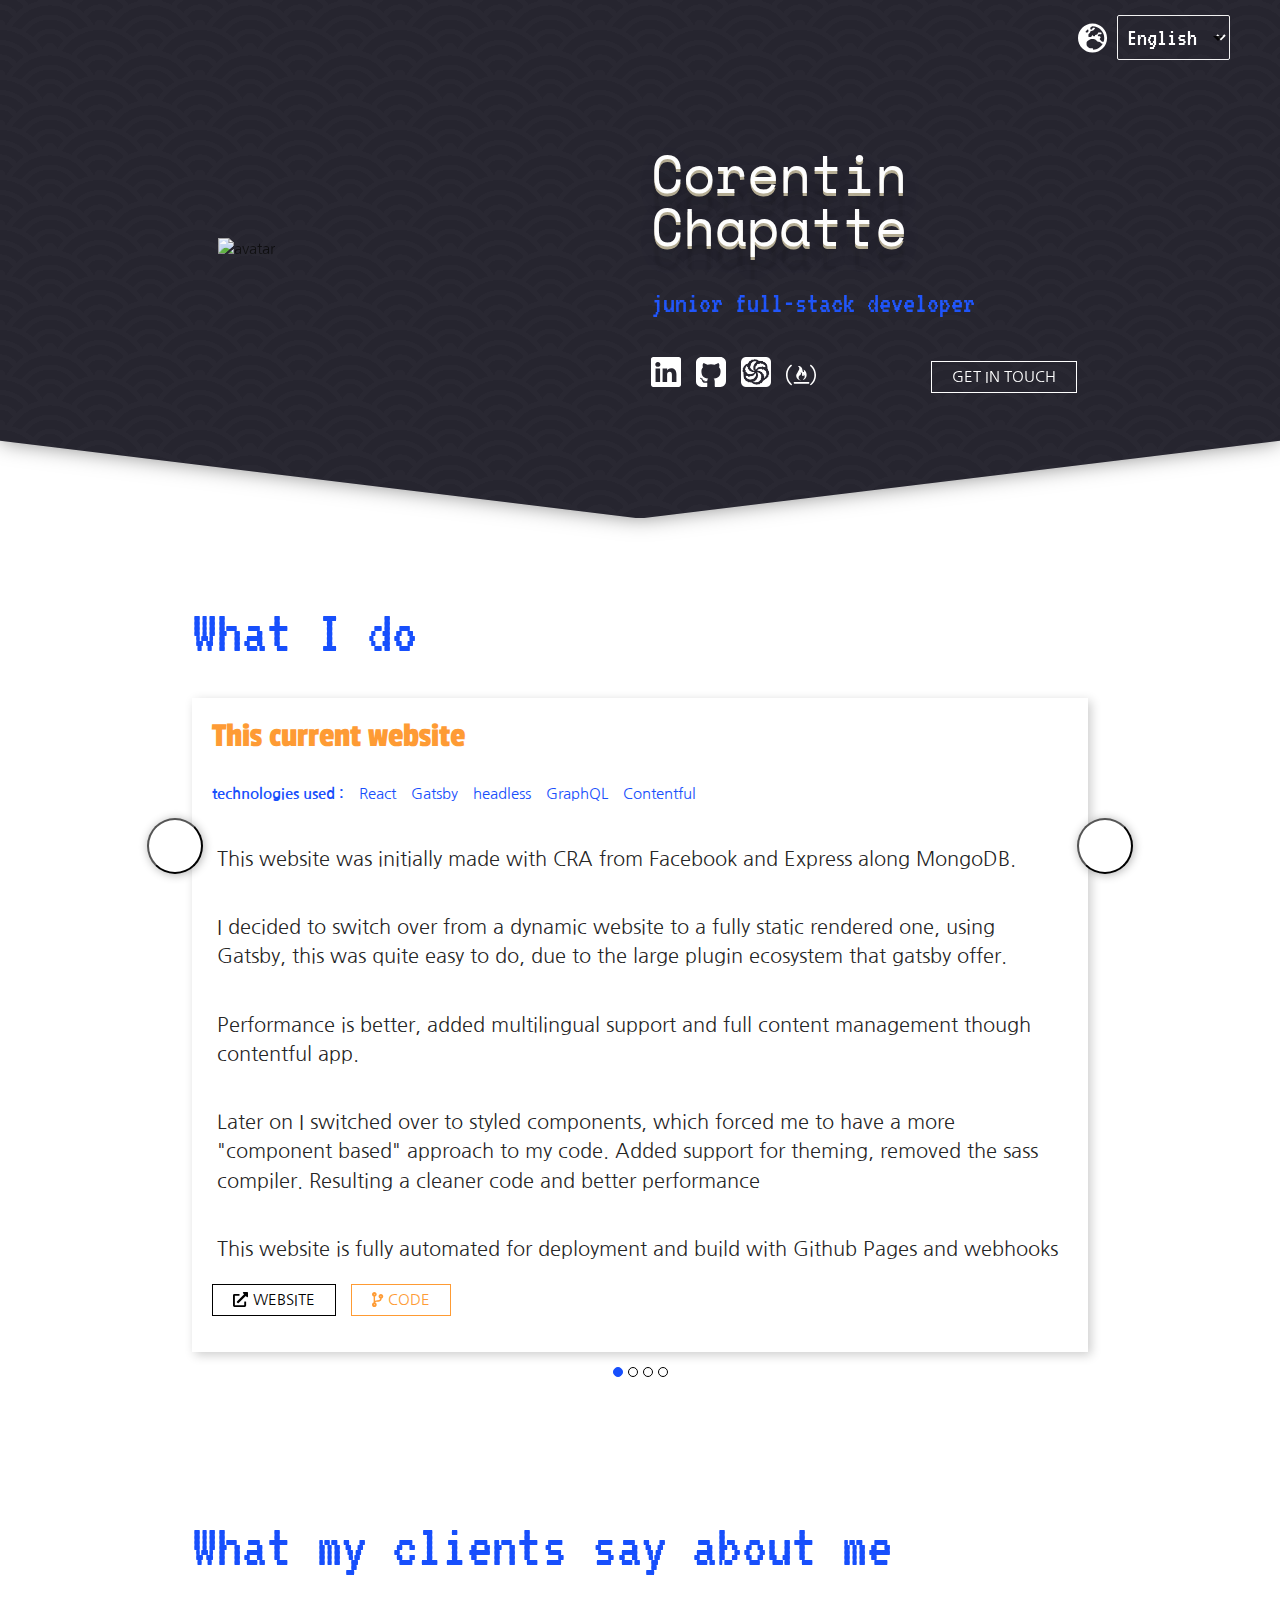
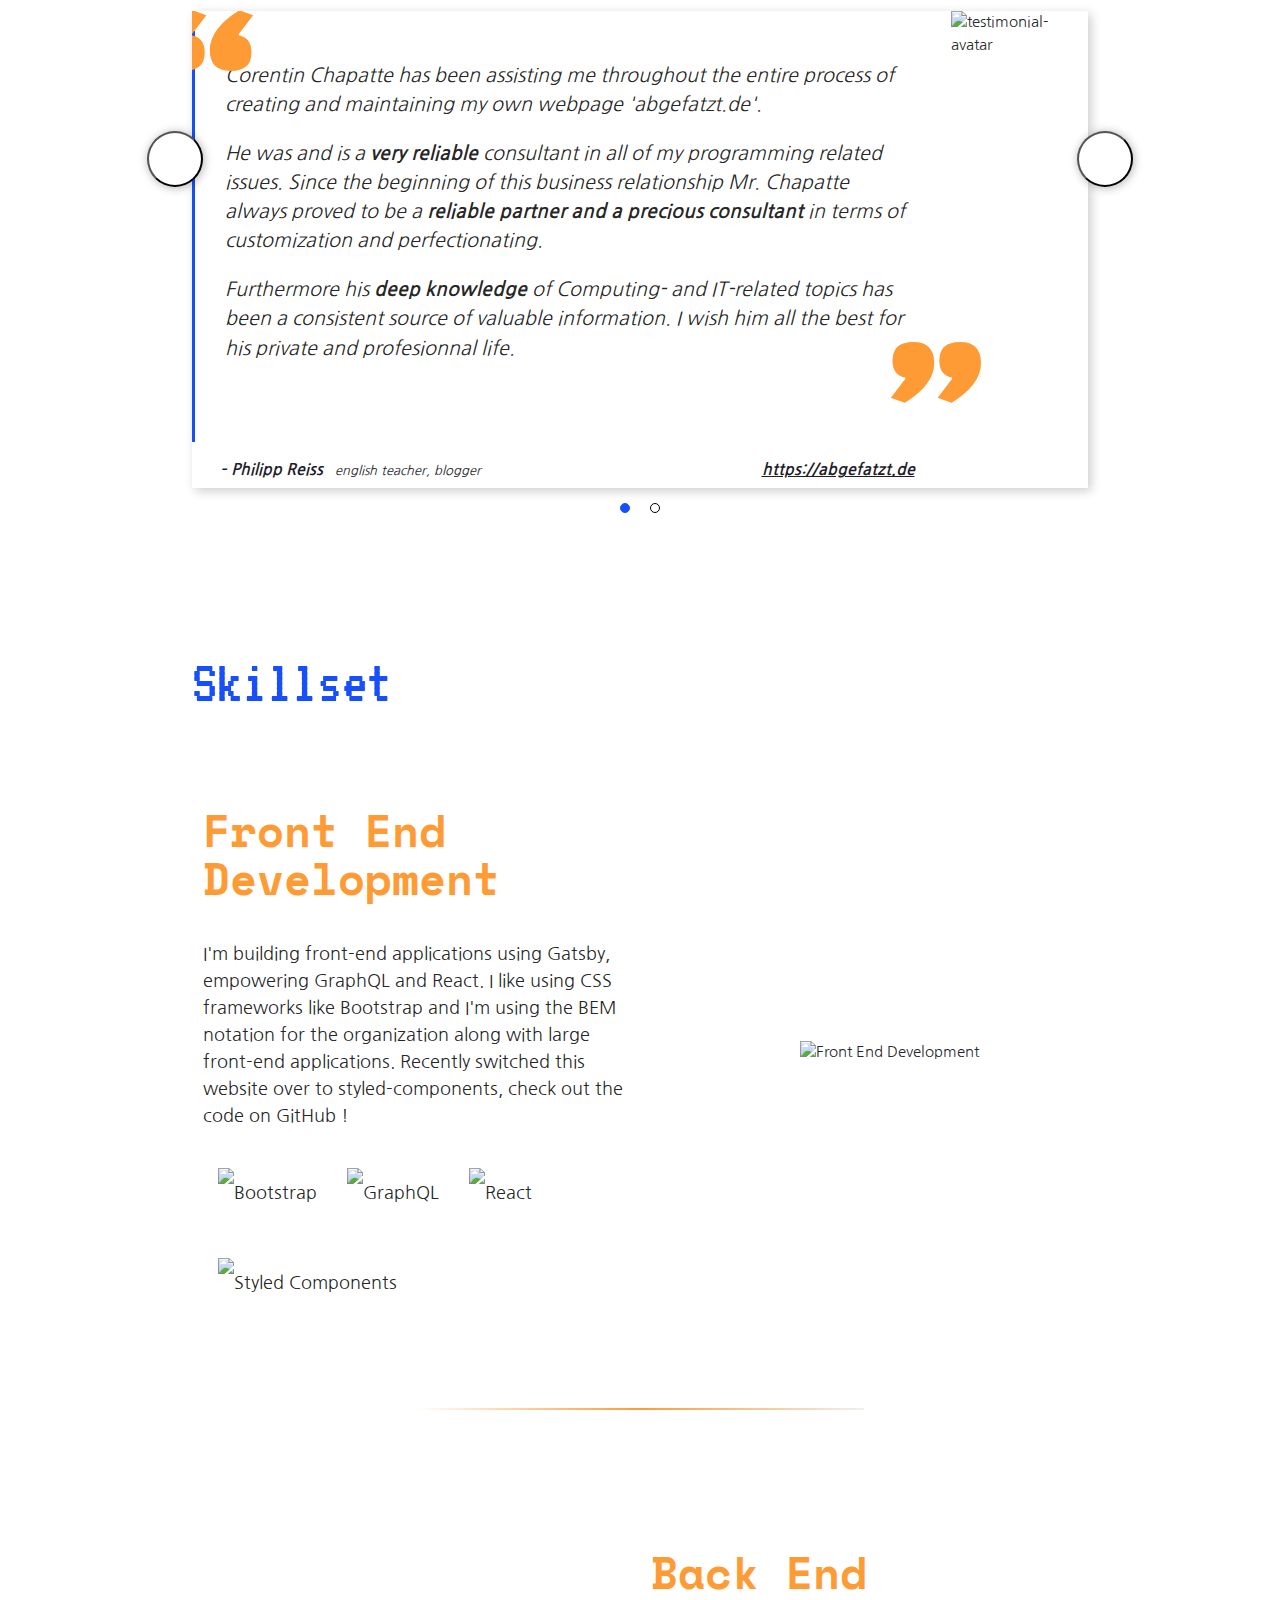
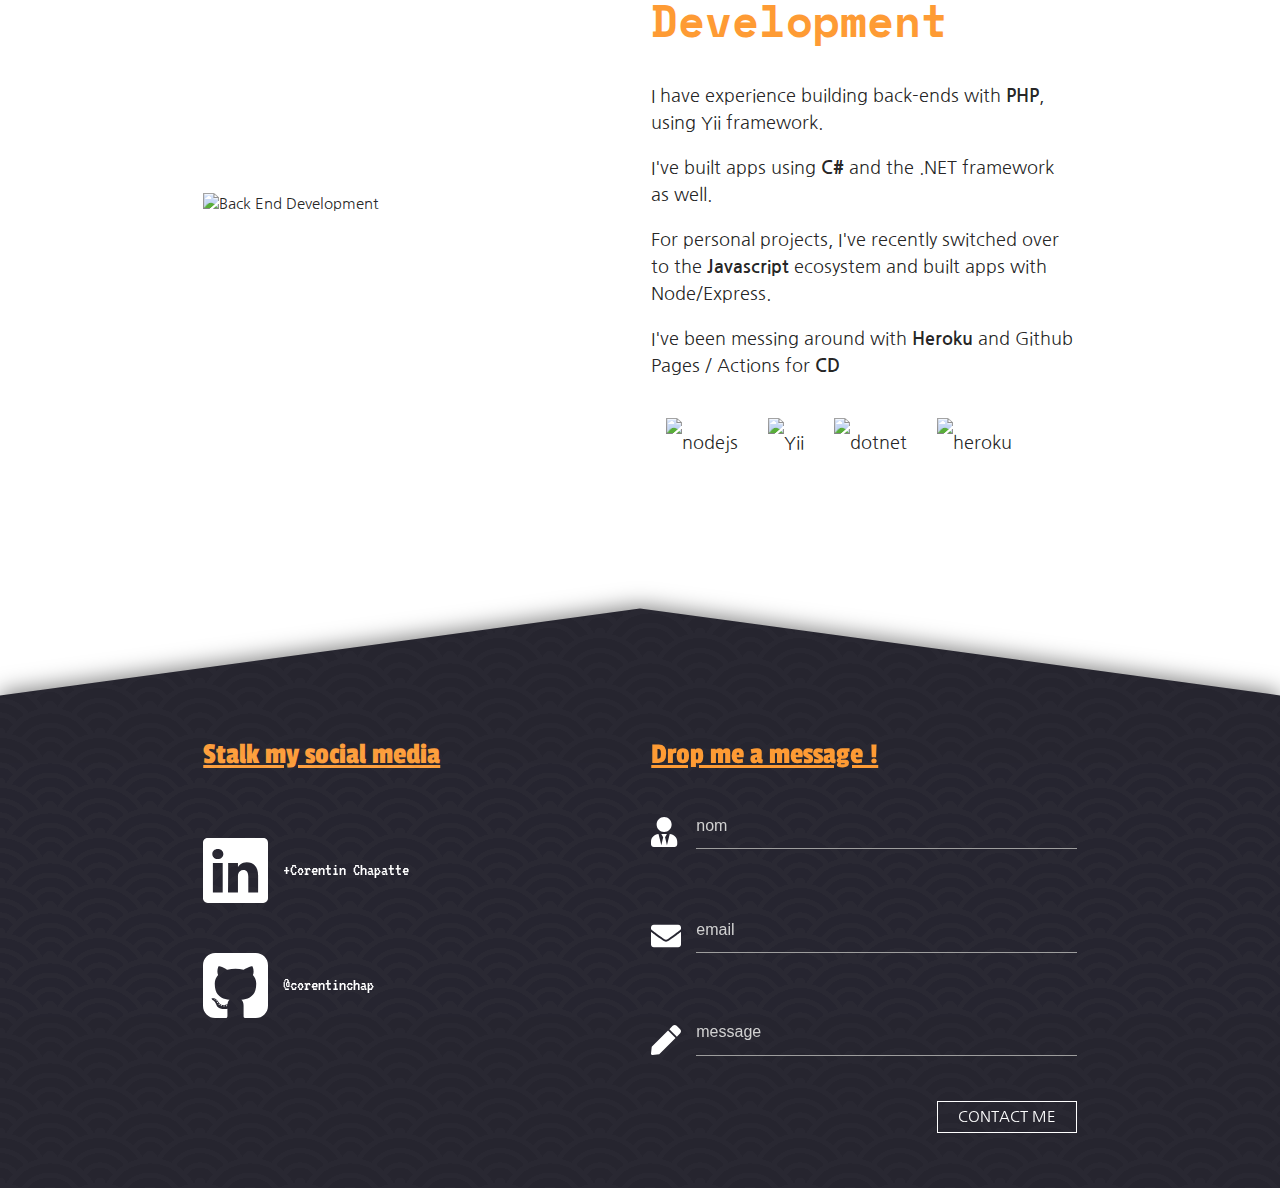
==== commit 7e7dc03c: "Updates" ====
--- a/index.html
+++ b/index.html
@@ -9,8 +9,8 @@
  * Copyright 2014 Alfiana E. Sibuea and other contributors
  * Released under the MIT license
  * https://github.com/fians/Waves/blob/master/LICENSE
- */.dropdown-trigger,.waves-effect{cursor:pointer}.waves-effect{position:relative;display:inline-block;overflow:hidden;-webkit-user-select:none;-ms-user-select:none;user-select:none;-webkit-tap-highlight-color:transparent;vertical-align:middle;z-index:1;transition:.3s ease-out}.waves-effect .waves-ripple{position:absolute;border-radius:50%;width:20px;height:20px;margin-top:-10px;margin-left:-10px;opacity:0;background:rgba(0,0,0,.2);transition:all .7s ease-out;transition-property:transform,opacity;transform:scale(0);pointer-events:none}.waves-effect.waves-light .waves-ripple{background-color:hsla(0,0%,100%,.45)}.waves-effect.waves-red .waves-ripple{background-color:rgba(244,67,54,.7)}.waves-effect.waves-yellow .waves-ripple{background-color:rgba(255,235,59,.7)}.waves-effect.waves-orange .waves-ripple{background-color:rgba(255,152,0,.7)}.waves-effect.waves-purple .waves-ripple{background-color:rgba(156,39,176,.7)}.waves-effect.waves-green .waves-ripple{background-color:rgba(76,175,80,.7)}.waves-effect.waves-teal .waves-ripple{background-color:rgba(0,150,136,.7)}.waves-effect input[type=button],.waves-effect input[type=reset],.waves-effect input[type=submit]{border:0;font-style:normal;font-size:inherit;text-transform:inherit;background:none}.waves-effect img{position:relative;z-index:-1}.waves-notransition{transition:none!important}.waves-circle{transform:translateZ(0);-webkit-mask-image:-webkit-radial-gradient(circle,#fff 100%,#000 0)}.waves-input-wrapper{border-radius:.2em;vertical-align:bottom}.waves-input-wrapper .waves-button-input{position:relative;top:0;left:0;z-index:1}.waves-circle{text-align:center;width:2.5em;height:2.5em;line-height:2.5em;border-radius:50%;-webkit-mask-image:none}.waves-block{display:block}.waves-effect .waves-ripple{z-index:-1}.modal{display:none;position:fixed;left:0;right:0;background-color:#fafafa;padding:0;max-height:70%;width:55%;margin:auto;overflow-y:auto;border-radius:2px;will-change:top,opacity}.modal:focus{outline:none}@media only screen and (max-width:992px){.modal{width:80%}}.modal h1,.modal h2,.modal h3,.modal h4{margin-top:0}.modal .modal-content{padding:24px}.modal .modal-close{cursor:pointer}.modal .modal-footer{border-radius:0 0 2px 2px;background-color:#fafafa;padding:4px 6px;height:56px;width:100%;text-align:right}.modal .modal-footer .btn,.modal .modal-footer .btn-flat,.modal .modal-footer .btn-large,.modal .modal-footer .btn-small{margin:6px 0}.modal-overlay{position:fixed;z-index:999;top:-25%;left:0;bottom:0;right:0;height:125%;width:100%;background:#000;display:none;will-change:opacity}.modal.modal-fixed-footer{padding:0;height:70%}.modal.modal-fixed-footer .modal-content{position:absolute;height:calc(100% - 56px);max-height:100%;width:100%;overflow-y:auto}.modal.modal-fixed-footer .modal-footer{border-top:1px solid rgba(0,0,0,.1);position:absolute;bottom:0}.modal.bottom-sheet{top:auto;bottom:-100%;margin:0;width:100%;max-height:45%;border-radius:0;will-change:bottom,opacity}.collapsible{border-top:1px solid #ddd;border-right:1px solid #ddd;border-left:1px solid #ddd;margin:.5rem 0 1rem}.collapsible-header{display:flex;cursor:pointer;-webkit-tap-highlight-color:transparent;line-height:1.5;padding:1rem;background-color:#fff;border-bottom:1px solid #ddd}.collapsible-header:focus{outline:0}.collapsible-header i{width:2rem;font-size:1.6rem;display:inline-block;text-align:center;margin-right:1rem}.keyboard-focused .collapsible-header:focus{background-color:#eee}.collapsible-body{display:none;border-bottom:1px solid #ddd;box-sizing:border-box;padding:2rem}.sidenav .collapsible,.sidenav.fixed .collapsible{border:none;box-shadow:none}.sidenav .collapsible li,.sidenav.fixed .collapsible li{padding:0}.sidenav .collapsible-header,.sidenav.fixed .collapsible-header{background-color:transparent;border:none;line-height:inherit;height:inherit;padding:0 16px}.sidenav .collapsible-header:hover,.sidenav.fixed .collapsible-header:hover{background-color:rgba(0,0,0,.05)}.sidenav .collapsible-header i,.sidenav.fixed .collapsible-header i{line-height:inherit}.sidenav .collapsible-body,.sidenav.fixed .collapsible-body{border:0;background-color:#fff}.sidenav .collapsible-body li a,.sidenav.fixed .collapsible-body li a{padding:0 23.5px 0 31px}.collapsible.popout{border:none;box-shadow:none}.collapsible.popout>li{box-shadow:0 2px 5px 0 rgba(0,0,0,.16),0 2px 10px 0 rgba(0,0,0,.12);margin:0 24px;transition:margin .35s cubic-bezier(.25,.46,.45,.94)}.collapsible.popout>li.active{box-shadow:0 5px 11px 0 rgba(0,0,0,.18),0 4px 15px 0 rgba(0,0,0,.15);margin:16px 0}.chip{display:inline-block;height:32px;font-size:13px;font-weight:500;color:rgba(0,0,0,.6);line-height:32px;padding:0 12px;border-radius:16px;background-color:#e4e4e4;margin-bottom:5px;margin-right:5px}.chip:focus{outline:none;background-color:#26a69a;color:#fff}.chip>img{float:left;margin:0 8px 0 -12px;height:32px;width:32px;border-radius:50%}.chip .close{cursor:pointer;float:right;font-size:16px;line-height:32px;padding-left:8px}.chips{border:none;border-bottom:1px solid #9e9e9e;box-shadow:none;margin:0 0 8px;min-height:45px;outline:none;transition:all .3s}.chips.focus{border-bottom:1px solid #26a69a;box-shadow:0 1px 0 0 #26a69a}.chips:hover{cursor:text}.chips .input{background:none;border:0;color:rgba(0,0,0,.6);display:inline-block;font-size:16px;height:3rem;line-height:32px;outline:0;margin:0;padding:0!important;width:120px!important}.chips .input:focus{border:0!important;box-shadow:none!important}.chips .autocomplete-content{margin-top:0;margin-bottom:0}.prefix~.chips{margin-left:3rem;width:92%;width:calc(100% - 3rem)}.chips:empty~label{font-size:.8rem;transform:translateY(-140%)}.materialboxed{display:block;cursor:zoom-in;position:relative;transition:opacity .4s;-webkit-backface-visibility:hidden}.materialboxed:hover:not(.active){opacity:.8}.materialboxed.active{cursor:zoom-out}#materialbox-overlay{top:0;right:0;background-color:#292929;will-change:opacity}#materialbox-overlay,.materialbox-caption{position:fixed;bottom:0;left:0;z-index:1000}.materialbox-caption{display:none;color:#fff;line-height:50px;width:100%;text-align:center;padding:0 15%;height:50px;-webkit-font-smoothing:antialiased}select:focus{outline:1px solid #c9f3ef}button:focus{outline:none;background-color:#2ab7a9}label{font-size:.8rem;color:#9e9e9e}::-webkit-input-placeholder{color:#d1d1d1}:-ms-input-placeholder{color:#d1d1d1}::-ms-input-placeholder{color:#d1d1d1}::placeholder{color:#d1d1d1}input:not([type]),input[type=date]:not(.browser-default),input[type=datetime-local]:not(.browser-default),input[type=datetime]:not(.browser-default),input[type=email]:not(.browser-default),input[type=number]:not(.browser-default),input[type=password]:not(.browser-default),input[type=search]:not(.browser-default),input[type=tel]:not(.browser-default),input[type=text]:not(.browser-default),input[type=time]:not(.browser-default),input[type=url]:not(.browser-default),textarea.materialize-textarea{background-color:transparent;border:none;border-bottom:1px solid #9e9e9e;border-radius:0;outline:none;height:3rem;width:100%;font-size:16px;margin:0 0 8px;padding:0;box-shadow:none;box-sizing:content-box;transition:box-shadow .3s,border .3s}input:not([type]):disabled,input:not([type])[readonly=readonly],input[type=date]:not(.browser-default):disabled,input[type=date]:not(.browser-default)[readonly=readonly],input[type=datetime-local]:not(.browser-default):disabled,input[type=datetime-local]:not(.browser-default)[readonly=readonly],input[type=datetime]:not(.browser-default):disabled,input[type=datetime]:not(.browser-default)[readonly=readonly],input[type=email]:not(.browser-default):disabled,input[type=email]:not(.browser-default)[readonly=readonly],input[type=number]:not(.browser-default):disabled,input[type=number]:not(.browser-default)[readonly=readonly],input[type=password]:not(.browser-default):disabled,input[type=password]:not(.browser-default)[readonly=readonly],input[type=search]:not(.browser-default):disabled,input[type=search]:not(.browser-default)[readonly=readonly],input[type=tel]:not(.browser-default):disabled,input[type=tel]:not(.browser-default)[readonly=readonly],input[type=text]:not(.browser-default):disabled,input[type=text]:not(.browser-default)[readonly=readonly],input[type=time]:not(.browser-default):disabled,input[type=time]:not(.browser-default)[readonly=readonly],input[type=url]:not(.browser-default):disabled,input[type=url]:not(.browser-default)[readonly=readonly],textarea.materialize-textarea:disabled,textarea.materialize-textarea[readonly=readonly]{color:rgba(0,0,0,.42);border-bottom:1px dotted rgba(0,0,0,.42)}input:not([type]):disabled+label,input:not([type])[readonly=readonly]+label,input[type=date]:not(.browser-default):disabled+label,input[type=date]:not(.browser-default)[readonly=readonly]+label,input[type=datetime-local]:not(.browser-default):disabled+label,input[type=datetime-local]:not(.browser-default)[readonly=readonly]+label,input[type=datetime]:not(.browser-default):disabled+label,input[type=datetime]:not(.browser-default)[readonly=readonly]+label,input[type=email]:not(.browser-default):disabled+label,input[type=email]:not(.browser-default)[readonly=readonly]+label,input[type=number]:not(.browser-default):disabled+label,input[type=number]:not(.browser-default)[readonly=readonly]+label,input[type=password]:not(.browser-default):disabled+label,input[type=password]:not(.browser-default)[readonly=readonly]+label,input[type=search]:not(.browser-default):disabled+label,input[type=search]:not(.browser-default)[readonly=readonly]+label,input[type=tel]:not(.browser-default):disabled+label,input[type=tel]:not(.browser-default)[readonly=readonly]+label,input[type=text]:not(.browser-default):disabled+label,input[type=text]:not(.browser-default)[readonly=readonly]+label,input[type=time]:not(.browser-default):disabled+label,input[type=time]:not(.browser-default)[readonly=readonly]+label,input[type=url]:not(.browser-default):disabled+label,input[type=url]:not(.browser-default)[readonly=readonly]+label,textarea.materialize-textarea:disabled+label,textarea.materialize-textarea[readonly=readonly]+label{color:rgba(0,0,0,.42)}input:not([type]):focus:not([readonly]),input[type=date]:not(.browser-default):focus:not([readonly]),input[type=datetime-local]:not(.browser-default):focus:not([readonly]),input[type=datetime]:not(.browser-default):focus:not([readonly]),input[type=email]:not(.browser-default):focus:not([readonly]),input[type=number]:not(.browser-default):focus:not([readonly]),input[type=password]:not(.browser-default):focus:not([readonly]),input[type=search]:not(.browser-default):focus:not([readonly]),input[type=tel]:not(.browser-default):focus:not([readonly]),input[type=text]:not(.browser-default):focus:not([readonly]),input[type=time]:not(.browser-default):focus:not([readonly]),input[type=url]:not(.browser-default):focus:not([readonly]),textarea.materialize-textarea:focus:not([readonly]){border-bottom:1px solid #26a69a;box-shadow:0 1px 0 0 #26a69a}input:not([type]):focus:not([readonly])+label,input[type=date]:not(.browser-default):focus:not([readonly])+label,input[type=datetime-local]:not(.browser-default):focus:not([readonly])+label,input[type=datetime]:not(.browser-default):focus:not([readonly])+label,input[type=email]:not(.browser-default):focus:not([readonly])+label,input[type=number]:not(.browser-default):focus:not([readonly])+label,input[type=password]:not(.browser-default):focus:not([readonly])+label,input[type=search]:not(.browser-default):focus:not([readonly])+label,input[type=tel]:not(.browser-default):focus:not([readonly])+label,input[type=text]:not(.browser-default):focus:not([readonly])+label,input[type=time]:not(.browser-default):focus:not([readonly])+label,input[type=url]:not(.browser-default):focus:not([readonly])+label,textarea.materialize-textarea:focus:not([readonly])+label{color:#26a69a}input:not([type]):focus.valid~label,input[type=date]:not(.browser-default):focus.valid~label,input[type=datetime-local]:not(.browser-default):focus.valid~label,input[type=datetime]:not(.browser-default):focus.valid~label,input[type=email]:not(.browser-default):focus.valid~label,input[type=number]:not(.browser-default):focus.valid~label,input[type=password]:not(.browser-default):focus.valid~label,input[type=search]:not(.browser-default):focus.valid~label,input[type=tel]:not(.browser-default):focus.valid~label,input[type=text]:not(.browser-default):focus.valid~label,input[type=time]:not(.browser-default):focus.valid~label,input[type=url]:not(.browser-default):focus.valid~label,textarea.materialize-textarea:focus.valid~label{color:#4caf50}input:not([type]):focus.invalid~label,input[type=date]:not(.browser-default):focus.invalid~label,input[type=datetime-local]:not(.browser-default):focus.invalid~label,input[type=datetime]:not(.browser-default):focus.invalid~label,input[type=email]:not(.browser-default):focus.invalid~label,input[type=number]:not(.browser-default):focus.invalid~label,input[type=password]:not(.browser-default):focus.invalid~label,input[type=search]:not(.browser-default):focus.invalid~label,input[type=tel]:not(.browser-default):focus.invalid~label,input[type=text]:not(.browser-default):focus.invalid~label,input[type=time]:not(.browser-default):focus.invalid~label,input[type=url]:not(.browser-default):focus.invalid~label,textarea.materialize-textarea:focus.invalid~label{color:#f44336}input:not([type]).validate+label,input[type=date]:not(.browser-default).validate+label,input[type=datetime-local]:not(.browser-default).validate+label,input[type=datetime]:not(.browser-default).validate+label,input[type=email]:not(.browser-default).validate+label,input[type=number]:not(.browser-default).validate+label,input[type=password]:not(.browser-default).validate+label,input[type=search]:not(.browser-default).validate+label,input[type=tel]:not(.browser-default).validate+label,input[type=text]:not(.browser-default).validate+label,input[type=time]:not(.browser-default).validate+label,input[type=url]:not(.browser-default).validate+label,textarea.materialize-textarea.validate+label{width:100%}.select-wrapper.valid>input.select-dropdown,input.valid:not([type]),input.valid:not([type]):focus,input.valid[type=date]:not(.browser-default),input.valid[type=date]:not(.browser-default):focus,input.valid[type=datetime-local]:not(.browser-default),input.valid[type=datetime-local]:not(.browser-default):focus,input.valid[type=datetime]:not(.browser-default),input.valid[type=datetime]:not(.browser-default):focus,input.valid[type=email]:not(.browser-default),input.valid[type=email]:not(.browser-default):focus,input.valid[type=number]:not(.browser-default),input.valid[type=number]:not(.browser-default):focus,input.valid[type=password]:not(.browser-default),input.valid[type=password]:not(.browser-default):focus,input.valid[type=search]:not(.browser-default),input.valid[type=search]:not(.browser-default):focus,input.valid[type=tel]:not(.browser-default),input.valid[type=tel]:not(.browser-default):focus,input.valid[type=text]:not(.browser-default),input.valid[type=text]:not(.browser-default):focus,input.valid[type=time]:not(.browser-default),input.valid[type=time]:not(.browser-default):focus,input.valid[type=url]:not(.browser-default),input.valid[type=url]:not(.browser-default):focus,textarea.materialize-textarea.valid,textarea.materialize-textarea.valid:focus{border-bottom:1px solid #4caf50;box-shadow:0 1px 0 0 #4caf50}.select-wrapper.invalid>input.select-dropdown,.select-wrapper.invalid>input.select-dropdown:focus,input.invalid:not([type]),input.invalid:not([type]):focus,input.invalid[type=date]:not(.browser-default),input.invalid[type=date]:not(.browser-default):focus,input.invalid[type=datetime-local]:not(.browser-default),input.invalid[type=datetime-local]:not(.browser-default):focus,input.invalid[type=datetime]:not(.browser-default),input.invalid[type=datetime]:not(.browser-default):focus,input.invalid[type=email]:not(.browser-default),input.invalid[type=email]:not(.browser-default):focus,input.invalid[type=number]:not(.browser-default),input.invalid[type=number]:not(.browser-default):focus,input.invalid[type=password]:not(.browser-default),input.invalid[type=password]:not(.browser-default):focus,input.invalid[type=search]:not(.browser-default),input.invalid[type=search]:not(.browser-default):focus,input.invalid[type=tel]:not(.browser-default),input.invalid[type=tel]:not(.browser-default):focus,input.invalid[type=text]:not(.browser-default),input.invalid[type=text]:not(.browser-default):focus,input.invalid[type=time]:not(.browser-default),input.invalid[type=time]:not(.browser-default):focus,input.invalid[type=url]:not(.browser-default),input.invalid[type=url]:not(.browser-default):focus,textarea.materialize-textarea.invalid,textarea.materialize-textarea.invalid:focus{border-bottom:1px solid #f44336;box-shadow:0 1px 0 0 #f44336}.select-wrapper.invalid~.helper-text[data-error],.select-wrapper.valid .helper-text[data-success],input:not([type]).invalid~.helper-text[data-error],input:not([type]).valid~.helper-text[data-success],input:not([type]):focus.invalid~.helper-text[data-error],input:not([type]):focus.valid~.helper-text[data-success],input[type=date]:not(.browser-default).invalid~.helper-text[data-error],input[type=date]:not(.browser-default).valid~.helper-text[data-success],input[type=date]:not(.browser-default):focus.invalid~.helper-text[data-error],input[type=date]:not(.browser-default):focus.valid~.helper-text[data-success],input[type=datetime-local]:not(.browser-default).invalid~.helper-text[data-error],input[type=datetime-local]:not(.browser-default).valid~.helper-text[data-success],input[type=datetime-local]:not(.browser-default):focus.invalid~.helper-text[data-error],input[type=datetime-local]:not(.browser-default):focus.valid~.helper-text[data-success],input[type=datetime]:not(.browser-default).invalid~.helper-text[data-error],input[type=datetime]:not(.browser-default).valid~.helper-text[data-success],input[type=datetime]:not(.browser-default):focus.invalid~.helper-text[data-error],input[type=datetime]:not(.browser-default):focus.valid~.helper-text[data-success],input[type=email]:not(.browser-default).invalid~.helper-text[data-error],input[type=email]:not(.browser-default).valid~.helper-text[data-success],input[type=email]:not(.browser-default):focus.invalid~.helper-text[data-error],input[type=email]:not(.browser-default):focus.valid~.helper-text[data-success],input[type=number]:not(.browser-default).invalid~.helper-text[data-error],input[type=number]:not(.browser-default).valid~.helper-text[data-success],input[type=number]:not(.browser-default):focus.invalid~.helper-text[data-error],input[type=number]:not(.browser-default):focus.valid~.helper-text[data-success],input[type=password]:not(.browser-default).invalid~.helper-text[data-error],input[type=password]:not(.browser-default).valid~.helper-text[data-success],input[type=password]:not(.browser-default):focus.invalid~.helper-text[data-error],input[type=password]:not(.browser-default):focus.valid~.helper-text[data-success],input[type=search]:not(.browser-default).invalid~.helper-text[data-error],input[type=search]:not(.browser-default).valid~.helper-text[data-success],input[type=search]:not(.browser-default):focus.invalid~.helper-text[data-error],input[type=search]:not(.browser-default):focus.valid~.helper-text[data-success],input[type=tel]:not(.browser-default).invalid~.helper-text[data-error],input[type=tel]:not(.browser-default).valid~.helper-text[data-success],input[type=tel]:not(.browser-default):focus.invalid~.helper-text[data-error],input[type=tel]:not(.browser-default):focus.valid~.helper-text[data-success],input[type=text]:not(.browser-default).invalid~.helper-text[data-error],input[type=text]:not(.browser-default).valid~.helper-text[data-success],input[type=text]:not(.browser-default):focus.invalid~.helper-text[data-error],input[type=text]:not(.browser-default):focus.valid~.helper-text[data-success],input[type=time]:not(.browser-default).invalid~.helper-text[data-error],input[type=time]:not(.browser-default).valid~.helper-text[data-success],input[type=time]:not(.browser-default):focus.invalid~.helper-text[data-error],input[type=time]:not(.browser-default):focus.valid~.helper-text[data-success],input[type=url]:not(.browser-default).invalid~.helper-text[data-error],input[type=url]:not(.browser-default).valid~.helper-text[data-success],input[type=url]:not(.browser-default):focus.invalid~.helper-text[data-error],input[type=url]:not(.browser-default):focus.valid~.helper-text[data-success],textarea.materialize-textarea.invalid~.helper-text[data-error],textarea.materialize-textarea.valid~.helper-text[data-success],textarea.materialize-textarea:focus.invalid~.helper-text[data-error],textarea.materialize-textarea:focus.valid~.helper-text[data-success]{color:transparent;-webkit-user-select:none;-ms-user-select:none;user-select:none;pointer-events:none}.select-wrapper.valid~.helper-text:after,input:not([type]).valid~.helper-text:after,input:not([type]):focus.valid~.helper-text:after,input[type=date]:not(.browser-default).valid~.helper-text:after,input[type=date]:not(.browser-default):focus.valid~.helper-text:after,input[type=datetime-local]:not(.browser-default).valid~.helper-text:after,input[type=datetime-local]:not(.browser-default):focus.valid~.helper-text:after,input[type=datetime]:not(.browser-default).valid~.helper-text:after,input[type=datetime]:not(.browser-default):focus.valid~.helper-text:after,input[type=email]:not(.browser-default).valid~.helper-text:after,input[type=email]:not(.browser-default):focus.valid~.helper-text:after,input[type=number]:not(.browser-default).valid~.helper-text:after,input[type=number]:not(.browser-default):focus.valid~.helper-text:after,input[type=password]:not(.browser-default).valid~.helper-text:after,input[type=password]:not(.browser-default):focus.valid~.helper-text:after,input[type=search]:not(.browser-default).valid~.helper-text:after,input[type=search]:not(.browser-default):focus.valid~.helper-text:after,input[type=tel]:not(.browser-default).valid~.helper-text:after,input[type=tel]:not(.browser-default):focus.valid~.helper-text:after,input[type=text]:not(.browser-default).valid~.helper-text:after,input[type=text]:not(.browser-default):focus.valid~.helper-text:after,input[type=time]:not(.browser-default).valid~.helper-text:after,input[type=time]:not(.browser-default):focus.valid~.helper-text:after,input[type=url]:not(.browser-default).valid~.helper-text:after,input[type=url]:not(.browser-default):focus.valid~.helper-text:after,textarea.materialize-textarea.valid~.helper-text:after,textarea.materialize-textarea:focus.valid~.helper-text:after{content:attr(data-success);color:#4caf50}.select-wrapper.invalid~.helper-text:after,input:not([type]).invalid~.helper-text:after,input:not([type]):focus.invalid~.helper-text:after,input[type=date]:not(.browser-default).invalid~.helper-text:after,input[type=date]:not(.browser-default):focus.invalid~.helper-text:after,input[type=datetime-local]:not(.browser-default).invalid~.helper-text:after,input[type=datetime-local]:not(.browser-default):focus.invalid~.helper-text:after,input[type=datetime]:not(.browser-default).invalid~.helper-text:after,input[type=datetime]:not(.browser-default):focus.invalid~.helper-text:after,input[type=email]:not(.browser-default).invalid~.helper-text:after,input[type=email]:not(.browser-default):focus.invalid~.helper-text:after,input[type=number]:not(.browser-default).invalid~.helper-text:after,input[type=number]:not(.browser-default):focus.invalid~.helper-text:after,input[type=password]:not(.browser-default).invalid~.helper-text:after,input[type=password]:not(.browser-default):focus.invalid~.helper-text:after,input[type=search]:not(.browser-default).invalid~.helper-text:after,input[type=search]:not(.browser-default):focus.invalid~.helper-text:after,input[type=tel]:not(.browser-default).invalid~.helper-text:after,input[type=tel]:not(.browser-default):focus.invalid~.helper-text:after,input[type=text]:not(.browser-default).invalid~.helper-text:after,input[type=text]:not(.browser-default):focus.invalid~.helper-text:after,input[type=time]:not(.browser-default).invalid~.helper-text:after,input[type=time]:not(.browser-default):focus.invalid~.helper-text:after,input[type=url]:not(.browser-default).invalid~.helper-text:after,input[type=url]:not(.browser-default):focus.invalid~.helper-text:after,textarea.materialize-textarea.invalid~.helper-text:after,textarea.materialize-textarea:focus.invalid~.helper-text:after{content:attr(data-error);color:#f44336}.select-wrapper+label:after,input:not([type])+label:after,input[type=date]:not(.browser-default)+label:after,input[type=datetime-local]:not(.browser-default)+label:after,input[type=datetime]:not(.browser-default)+label:after,input[type=email]:not(.browser-default)+label:after,input[type=number]:not(.browser-default)+label:after,input[type=password]:not(.browser-default)+label:after,input[type=search]:not(.browser-default)+label:after,input[type=tel]:not(.browser-default)+label:after,input[type=text]:not(.browser-default)+label:after,input[type=time]:not(.browser-default)+label:after,input[type=url]:not(.browser-default)+label:after,textarea.materialize-textarea+label:after{display:block;content:"";position:absolute;top:100%;left:0;opacity:0;transition:opacity .2s ease-out,color .2s ease-out}.input-field{position:relative;margin-top:1rem;margin-bottom:1rem}.input-field.inline{display:inline-block;vertical-align:middle;margin-left:5px}.input-field.inline .select-dropdown,.input-field.inline input{margin-bottom:1rem}.input-field.col label{left:.75rem}.input-field.col .prefix~.validate~label,.input-field.col .prefix~label{width:calc(100% - 4.5rem)}.input-field>label{color:#9e9e9e;position:absolute;top:0;left:0;font-size:1rem;cursor:text;transition:transform .2s ease-out,color .2s ease-out;transform-origin:0 100%;text-align:initial;transform:translateY(12px)}.input-field>label:not(.label-icon).active{transform:translateY(-14px) scale(.8);transform-origin:0 0}.input-field>input[type=date]:not(.browser-default)+label,.input-field>input[type=time]:not(.browser-default)+label,.input-field>input[type]:-webkit-autofill:not(.browser-default):not([type=search])+label{transform:translateY(-14px) scale(.8);transform-origin:0 0}.input-field .helper-text{position:relative;min-height:18px;display:block;font-size:12px;color:rgba(0,0,0,.54)}.input-field .helper-text:after{opacity:1;position:absolute;top:0;left:0}.input-field .prefix{position:absolute;width:3rem;font-size:2rem;transition:color .2s;top:.5rem}.input-field .prefix.active{color:#26a69a}.input-field .prefix~.autocomplete-content,.input-field .prefix~.helper-text,.input-field .prefix~.validate~label,.input-field .prefix~input,.input-field .prefix~label,.input-field .prefix~textarea{margin-left:3rem;width:92%;width:calc(100% - 3rem)}.input-field .prefix~label{margin-left:3rem}@media only screen and (max-width:992px){.input-field .prefix~input{width:86%;width:calc(100% - 3rem)}}@media only screen and (max-width:600px){.input-field .prefix~input{width:80%;width:calc(100% - 3rem)}}.input-field input[type=search]{display:block;line-height:inherit;transition:background-color .3s}.nav-wrapper .input-field input[type=search]{height:inherit;padding-left:4rem;width:calc(100% - 4rem);border:0;box-shadow:none}.input-field input[type=search]:focus:not(.browser-default){background-color:#fff;border:0;box-shadow:none;color:#444}.input-field input[type=search]:focus:not(.browser-default)+label i,.input-field input[type=search]:focus:not(.browser-default)~.material-icons,.input-field input[type=search]:focus:not(.browser-default)~.mdi-navigation-close{color:#444}.input-field input[type=search]+.label-icon{transform:none;left:1rem}.input-field input[type=search]~.material-icons,.input-field input[type=search]~.mdi-navigation-close{position:absolute;top:0;right:1rem;color:transparent;cursor:pointer;font-size:2rem;transition:color .3s}textarea{width:100%;height:3rem;background-color:transparent}textarea.materialize-textarea{line-height:normal;overflow-y:hidden;padding:.8rem 0;resize:none;min-height:3rem;box-sizing:border-box}.hiddendiv{visibility:hidden;white-space:pre-wrap;word-wrap:break-word;overflow-wrap:break-word;padding-top:1.2rem;position:absolute;top:0;z-index:-1}.autocomplete-content li .highlight{color:#444}.autocomplete-content li img{height:40px;width:40px;margin:5px 15px}.character-counter{min-height:18px}[type=radio]:checked,[type=radio]:not(:checked){position:absolute;opacity:0;pointer-events:none}[type=radio]:checked+span,[type=radio]:not(:checked)+span{position:relative;padding-left:35px;cursor:pointer;display:inline-block;height:25px;line-height:25px;font-size:1rem;transition:.28s ease;-webkit-user-select:none;-ms-user-select:none;user-select:none}[type=radio]+span:after,[type=radio]+span:before{content:"";position:absolute;left:0;top:0;margin:4px;width:16px;height:16px;z-index:0;transition:.28s ease}[type=radio].with-gap:checked+span:after,[type=radio].with-gap:checked+span:before,[type=radio]:checked+span:after,[type=radio]:checked+span:before,[type=radio]:not(:checked)+span:after,[type=radio]:not(:checked)+span:before{border-radius:50%}[type=radio]:not(:checked)+span:after,[type=radio]:not(:checked)+span:before{border:2px solid #5a5a5a}[type=radio]:not(:checked)+span:after{transform:scale(0)}[type=radio]:checked+span:before{border:2px solid transparent}[type=radio].with-gap:checked+span:after,[type=radio].with-gap:checked+span:before,[type=radio]:checked+span:after{border:2px solid #26a69a}[type=radio].with-gap:checked+span:after,[type=radio]:checked+span:after{background-color:#26a69a}[type=radio]:checked+span:after{transform:scale(1.02)}[type=radio].with-gap:checked+span:after{transform:scale(.5)}[type=radio].tabbed:focus+span:before{box-shadow:0 0 0 10px rgba(0,0,0,.1)}[type=radio].with-gap:disabled:checked+span:before{border:2px solid rgba(0,0,0,.42)}[type=radio].with-gap:disabled:checked+span:after{border:none;background-color:rgba(0,0,0,.42)}[type=radio]:disabled:checked+span:before,[type=radio]:disabled:not(:checked)+span:before{background-color:transparent;border-color:rgba(0,0,0,.42)}[type=radio]:disabled+span{color:rgba(0,0,0,.42)}[type=radio]:disabled:not(:checked)+span:before{border-color:rgba(0,0,0,.42)}[type=radio]:disabled:checked+span:after{background-color:rgba(0,0,0,.42);border-color:#949494}[type=checkbox]:checked,[type=checkbox]:not(:checked){position:absolute;opacity:0;pointer-events:none}[type=checkbox]+span:not(.lever){position:relative;padding-left:35px;cursor:pointer;display:inline-block;height:25px;line-height:25px;font-size:1rem;-webkit-user-select:none;-ms-user-select:none;user-select:none}[type=checkbox]+span:not(.lever):before,[type=checkbox]:not(.filled-in)+span:not(.lever):after{content:"";position:absolute;top:0;left:0;width:18px;height:18px;z-index:0;border:2px solid #5a5a5a;border-radius:1px;margin-top:3px;transition:.2s}[type=checkbox]:not(.filled-in)+span:not(.lever):after{border:0;transform:scale(0)}[type=checkbox]:not(:checked):disabled+span:not(.lever):before{border:none;background-color:rgba(0,0,0,.42)}[type=checkbox].tabbed:focus+span:not(.lever):after{transform:scale(1);border:0;border-radius:50%;box-shadow:0 0 0 10px rgba(0,0,0,.1);background-color:rgba(0,0,0,.1)}[type=checkbox]:checked+span:not(.lever):before{top:-4px;left:-5px;width:12px;height:22px;border-color:transparent #26a69a #26a69a transparent;border-style:solid;border-width:2px;transform:rotate(40deg);-webkit-backface-visibility:hidden;backface-visibility:hidden;transform-origin:100% 100%}[type=checkbox]:checked:disabled+span:before{border-right:2px solid rgba(0,0,0,.42);border-bottom:2px solid rgba(0,0,0,.42)}[type=checkbox]:indeterminate+span:not(.lever):before{top:-11px;left:-12px;width:10px;height:22px;border:none;border-right:2px solid #26a69a;transform:rotate(90deg);-webkit-backface-visibility:hidden;backface-visibility:hidden;transform-origin:100% 100%}[type=checkbox]:indeterminate:disabled+span:not(.lever):before{border-right:2px solid rgba(0,0,0,.42);background-color:transparent}[type=checkbox].filled-in+span:not(.lever):after{border-radius:2px}[type=checkbox].filled-in+span:not(.lever):after,[type=checkbox].filled-in+span:not(.lever):before{content:"";left:0;position:absolute;transition:border .25s,background-color .25s,width .2s .1s,height .2s .1s,top .2s .1s,left .2s .1s;z-index:1}[type=checkbox].filled-in:not(:checked)+span:not(.lever):before{width:0;height:0;border:3px solid transparent;left:6px;top:10px;transform:rotate(37deg);transform-origin:100% 100%}[type=checkbox].filled-in:not(:checked)+span:not(.lever):after{height:20px;width:20px;background-color:transparent;border:2px solid #5a5a5a;top:0;z-index:0}[type=checkbox].filled-in:checked+span:not(.lever):before{top:0;left:1px;width:8px;height:13px;border-color:transparent #fff #fff transparent;border-style:solid;border-width:2px;transform:rotate(37deg);transform-origin:100% 100%}[type=checkbox].filled-in:checked+span:not(.lever):after{top:0;width:20px;height:20px;border:2px solid #26a69a;background-color:#26a69a;z-index:0}[type=checkbox].filled-in.tabbed:focus+span:not(.lever):after{border-radius:2px;border-color:#5a5a5a;background-color:rgba(0,0,0,.1)}[type=checkbox].filled-in.tabbed:checked:focus+span:not(.lever):after{border-radius:2px;background-color:#26a69a;border-color:#26a69a}[type=checkbox].filled-in:disabled:not(:checked)+span:not(.lever):before{background-color:transparent;border:2px solid transparent}[type=checkbox].filled-in:disabled:not(:checked)+span:not(.lever):after{border-color:transparent;background-color:#949494}[type=checkbox].filled-in:disabled:checked+span:not(.lever):before{background-color:transparent}[type=checkbox].filled-in:disabled:checked+span:not(.lever):after{background-color:#949494;border-color:#949494}.switch,.switch *{-webkit-tap-highlight-color:transparent;-webkit-user-select:none;-ms-user-select:none;user-select:none}.switch label{cursor:pointer}.switch label input[type=checkbox]{opacity:0;width:0;height:0}.switch label input[type=checkbox]:checked+.lever{background-color:#84c7c1}.switch label input[type=checkbox]:checked+.lever:after,.switch label input[type=checkbox]:checked+.lever:before{left:18px}.switch label input[type=checkbox]:checked+.lever:after{background-color:#26a69a}.switch label .lever{content:"";display:inline-block;position:relative;width:36px;height:14px;background-color:rgba(0,0,0,.38);border-radius:15px;transition:background .3s ease;vertical-align:middle;margin:0 16px}.switch label .lever:after,.switch label .lever:before{content:"";position:absolute;display:inline-block;width:20px;height:20px;border-radius:50%;left:0;top:-3px;transition:left .3s ease,background .3s ease,box-shadow .1s ease,transform .1s ease}.switch label .lever:before{background-color:rgba(38,166,154,.15)}.switch label .lever:after{background-color:#f1f1f1;box-shadow:0 3px 1px -2px rgba(0,0,0,.2),0 2px 2px 0 rgba(0,0,0,.14),0 1px 5px 0 rgba(0,0,0,.12)}input[type=checkbox]:checked:not(:disabled).tabbed:focus~.lever:before,input[type=checkbox]:checked:not(:disabled)~.lever:active:before{transform:scale(2.4);background-color:rgba(38,166,154,.15)}input[type=checkbox]:not(:disabled).tabbed:focus~.lever:before,input[type=checkbox]:not(:disabled)~.lever:active:before{transform:scale(2.4);background-color:rgba(0,0,0,.08)}.switch input[type=checkbox][disabled]+.lever{cursor:default;background-color:rgba(0,0,0,.12)}.switch label input[type=checkbox][disabled]+.lever:after,.switch label input[type=checkbox][disabled]:checked+.lever:after{background-color:#949494}select{display:none}select.browser-default{display:block}select{background-color:hsla(0,0%,100%,.9);width:100%;padding:5px;border:1px solid #f2f2f2;border-radius:2px;height:3rem}.select-label{position:absolute}.select-wrapper{position:relative}.select-wrapper.invalid+label,.select-wrapper.valid+label{width:100%;pointer-events:none}.select-wrapper input.select-dropdown{position:relative;cursor:pointer;background-color:transparent;border:none;border-bottom:1px solid #9e9e9e;outline:none;height:3rem;line-height:3rem;width:100%;font-size:16px;margin:0 0 8px;padding:0;display:block;-webkit-user-select:none;-ms-user-select:none;user-select:none;z-index:1}.select-wrapper input.select-dropdown:focus{border-bottom:1px solid #26a69a}.select-wrapper .caret{position:absolute;right:0;top:0;bottom:0;margin:auto 0;z-index:0;fill:rgba(0,0,0,.87)}.select-wrapper+label{position:absolute;top:-26px;font-size:.8rem}.select-wrapper.disabled+label,select:disabled{color:rgba(0,0,0,.42)}.select-wrapper.disabled .caret{fill:rgba(0,0,0,.42)}.select-wrapper input.select-dropdown:disabled{color:rgba(0,0,0,.42);cursor:default;-webkit-user-select:none;-ms-user-select:none;user-select:none}.select-wrapper i{color:rgba(0,0,0,.3)}.select-dropdown li.disabled,.select-dropdown li.disabled>span,.select-dropdown li.optgroup{color:rgba(0,0,0,.3);background-color:transparent}.select-dropdown.dropdown-content li:hover,body.keyboard-focused .select-dropdown.dropdown-content li:focus{background-color:rgba(0,0,0,.08)}.select-dropdown.dropdown-content li.selected{background-color:rgba(0,0,0,.03)}.prefix~.select-wrapper{margin-left:3rem;width:92%;width:calc(100% - 3rem)}.prefix~label{margin-left:3rem}.select-dropdown li img{height:40px;width:40px;margin:5px 15px;float:right}.select-dropdown li.optgroup{border-top:1px solid #eee}.select-dropdown li.optgroup.selected>span{color:rgba(0,0,0,.7)}.select-dropdown li.optgroup>span{color:rgba(0,0,0,.4)}.select-dropdown li.optgroup~li.optgroup-option{padding-left:1rem}.file-field{position:relative}.file-field .file-path-wrapper{overflow:hidden;padding-left:10px}.file-field input.file-path{width:100%}.file-field .btn,.file-field .btn-large,.file-field .btn-small{float:left;height:3rem;line-height:3rem}.file-field span{cursor:pointer}.file-field input[type=file]{position:absolute;top:0;right:0;left:0;bottom:0;width:100%;margin:0;padding:0;font-size:20px;cursor:pointer;opacity:0;filter:alpha(opacity=0)}.file-field input[type=file]::-webkit-file-upload-button{display:none}.range-field{position:relative}input[type=range],input[type=range]+.thumb{cursor:pointer}input[type=range]{position:relative;background-color:transparent;border:none;outline:none;width:100%;margin:15px 0;padding:0}input[type=range]:focus{outline:none}input[type=range]+.thumb{position:absolute;top:10px;left:0;border:none;height:0;width:0;border-radius:50%;background-color:#26a69a;margin-left:7px;transform-origin:50% 50%;transform:rotate(-45deg)}input[type=range]+.thumb .value{display:block;width:30px;text-align:center;color:#26a69a;font-size:0;transform:rotate(45deg)}input[type=range]+.thumb.active{border-radius:50% 50% 50% 0}input[type=range]+.thumb.active .value{color:#fff;margin-left:-1px;margin-top:8px;font-size:10px}input[type=range]{-webkit-appearance:none}input[type=range]::-webkit-slider-runnable-track{height:3px;background:#c2c0c2;border:none}input[type=range]::-webkit-slider-thumb{border:none;height:14px;width:14px;border-radius:50%;background:#26a69a;-webkit-transition:box-shadow .3s;transition:box-shadow .3s;-webkit-appearance:none;background-color:#26a69a;transform-origin:50% 50%;margin:-5px 0 0}.keyboard-focused input[type=range]:focus:not(.active)::-webkit-slider-thumb{box-shadow:0 0 0 10px rgba(38,166,154,.26)}input[type=range]{border:1px solid #fff}input[type=range]::-moz-range-track{height:3px;background:#c2c0c2;border:none}input[type=range]::-moz-focus-inner{border:0}input[type=range]::-moz-range-thumb{border:none;height:14px;width:14px;border-radius:50%;background:#26a69a;-moz-transition:box-shadow .3s;transition:box-shadow .3s;margin-top:-5px}input[type=range]:-moz-focusring{outline:1px solid #fff;outline-offset:-1px}.keyboard-focused input[type=range]:focus:not(.active)::-moz-range-thumb{box-shadow:0 0 0 10px rgba(38,166,154,.26)}input[type=range]::-ms-track{height:3px;background:transparent;border-color:transparent;border-width:6px 0;color:transparent}input[type=range]::-ms-fill-lower{background:#777}input[type=range]::-ms-fill-upper{background:#ddd}input[type=range]::-ms-thumb{border:none;height:14px;width:14px;border-radius:50%;background:#26a69a;-ms-transition:box-shadow .3s;transition:box-shadow .3s}.keyboard-focused input[type=range]:focus:not(.active)::-ms-thumb{box-shadow:0 0 0 10px rgba(38,166,154,.26)}.table-of-contents.fixed{position:fixed}.table-of-contents li{padding:2px 0}.table-of-contents a{font-weight:300;color:#757575;padding-left:16px;height:1.5rem;line-height:1.5rem;letter-spacing:.4;display:inline-block}.table-of-contents a:hover{color:#a8a8a8;padding-left:15px;border-left:1px solid #ee6e73}.table-of-contents a.active{font-weight:500;padding-left:14px;border-left:2px solid #ee6e73}.sidenav{position:fixed;width:300px;left:0;top:0;margin:0;transform:translateX(-100%);height:calc(100% + 60px);height:100%;padding-bottom:60px;background-color:#fff;z-index:999;overflow-y:auto;will-change:transform;-webkit-backface-visibility:hidden;backface-visibility:hidden;transform:translateX(-105%)}.sidenav.right-aligned{right:0;transform:translateX(105%);left:auto;transform:translateX(100%)}.sidenav .collapsible{margin:0}.sidenav li{float:none;line-height:48px}.sidenav li.active{background-color:rgba(0,0,0,.05)}.sidenav li>a{color:rgba(0,0,0,.87);display:block;font-size:14px;font-weight:500;height:48px;line-height:48px;padding:0 32px}.sidenav li>a:hover{background-color:rgba(0,0,0,.05)}.sidenav li>a.btn,.sidenav li>a.btn-flat,.sidenav li>a.btn-floating,.sidenav li>a.btn-large,.sidenav li>a.btn-small{margin:10px 15px}.sidenav li>a.btn,.sidenav li>a.btn-floating,.sidenav li>a.btn-large,.sidenav li>a.btn-small{color:#fff}.sidenav li>a.btn-flat{color:#343434}.sidenav li>a.btn-large:hover,.sidenav li>a.btn-small:hover,.sidenav li>a.btn:hover{background-color:#2bbbad}.sidenav li>a.btn-floating:hover{background-color:#26a69a}.sidenav li>a>[class^=mdi-],.sidenav li>a>i,.sidenav li>a>i.material-icons,.sidenav li>a li>a>[class*=mdi-]{float:left;height:48px;line-height:48px;margin:0 32px 0 0;width:24px;color:rgba(0,0,0,.54)}.sidenav .divider{margin:8px 0 0}.sidenav .subheader{cursor:auto;pointer-events:none;color:rgba(0,0,0,.54);font-size:14px;font-weight:500;line-height:48px}.sidenav .subheader:hover{background-color:transparent}.sidenav .user-view{position:relative;padding:32px 32px 0;margin-bottom:8px}.sidenav .user-view>a{height:auto;padding:0}.sidenav .user-view>a:hover{background-color:transparent}.sidenav .user-view .background{overflow:hidden;position:absolute;top:0;right:0;bottom:0;left:0;z-index:-1}.sidenav .user-view .circle,.sidenav .user-view .email,.sidenav .user-view .name{display:block}.sidenav .user-view .circle{height:64px;width:64px}.sidenav .user-view .email,.sidenav .user-view .name{font-size:14px;line-height:24px}.sidenav .user-view .name{margin-top:16px;font-weight:500}.sidenav .user-view .email{padding-bottom:16px;font-weight:400}.drag-target{height:100%;width:10px;position:fixed;top:0;z-index:998}.drag-target.right-aligned{right:0}.sidenav.sidenav-fixed{left:0;transform:translateX(0);position:fixed}.sidenav.sidenav-fixed.right-aligned{right:0;left:auto}@media only screen and (max-width:992px){.sidenav.sidenav-fixed{transform:translateX(-105%)}.sidenav.sidenav-fixed.right-aligned{transform:translateX(105%)}.sidenav>a{padding:0 16px}.sidenav .user-view{padding:16px 16px 0}}.sidenav .collapsible-body>ul:not(.collapsible)>li.active,.sidenav.sidenav-fixed .collapsible-body>ul:not(.collapsible)>li.active{background-color:#ee6e73}.sidenav .collapsible-body>ul:not(.collapsible)>li.active a,.sidenav.sidenav-fixed .collapsible-body>ul:not(.collapsible)>li.active a{color:#fff}.sidenav .collapsible-body{padding:0}.sidenav-overlay{position:fixed;top:0;left:0;right:0;opacity:0;height:120vh;background-color:rgba(0,0,0,.5);z-index:997;display:none}.preloader-wrapper{display:inline-block;position:relative;width:50px;height:50px}.preloader-wrapper.small{width:36px;height:36px}.preloader-wrapper.big{width:64px;height:64px}.preloader-wrapper.active{animation:container-rotate 1568ms linear infinite}@keyframes container-rotate{to{transform:rotate(1turn)}}.spinner-layer{position:absolute;width:100%;height:100%;opacity:0;border-color:#26a69a}.spinner-blue,.spinner-blue-only{border-color:#4285f4}.spinner-red,.spinner-red-only{border-color:#db4437}.spinner-yellow,.spinner-yellow-only{border-color:#f4b400}.spinner-green,.spinner-green-only{border-color:#0f9d58}.active .spinner-layer.spinner-blue{animation:fill-unfill-rotate 5332ms cubic-bezier(.4,0,.2,1) infinite both,blue-fade-in-out 5332ms cubic-bezier(.4,0,.2,1) infinite both}.active .spinner-layer.spinner-red{animation:fill-unfill-rotate 5332ms cubic-bezier(.4,0,.2,1) infinite both,red-fade-in-out 5332ms cubic-bezier(.4,0,.2,1) infinite both}.active .spinner-layer.spinner-yellow{animation:fill-unfill-rotate 5332ms cubic-bezier(.4,0,.2,1) infinite both,yellow-fade-in-out 5332ms cubic-bezier(.4,0,.2,1) infinite both}.active .spinner-layer.spinner-green{animation:fill-unfill-rotate 5332ms cubic-bezier(.4,0,.2,1) infinite both,green-fade-in-out 5332ms cubic-bezier(.4,0,.2,1) infinite both}.active .spinner-layer,.active .spinner-layer.spinner-blue-only,.active .spinner-layer.spinner-green-only,.active .spinner-layer.spinner-red-only,.active .spinner-layer.spinner-yellow-only{opacity:1;animation:fill-unfill-rotate 5332ms cubic-bezier(.4,0,.2,1) infinite both}@keyframes fill-unfill-rotate{12.5%{transform:rotate(135deg)}25%{transform:rotate(270deg)}37.5%{transform:rotate(405deg)}50%{transform:rotate(540deg)}62.5%{transform:rotate(675deg)}75%{transform:rotate(810deg)}87.5%{transform:rotate(945deg)}to{transform:rotate(3turn)}}@keyframes blue-fade-in-out{0%{opacity:1}25%{opacity:1}26%{opacity:0}89%{opacity:0}90%{opacity:1}to{opacity:1}}@keyframes red-fade-in-out{0%{opacity:0}15%{opacity:0}25%{opacity:1}50%{opacity:1}51%{opacity:0}}@keyframes yellow-fade-in-out{0%{opacity:0}40%{opacity:0}50%{opacity:1}75%{opacity:1}76%{opacity:0}}@keyframes green-fade-in-out{0%{opacity:0}65%{opacity:0}75%{opacity:1}90%{opacity:1}to{opacity:0}}.gap-patch{position:absolute;top:0;left:45%;width:10%;height:100%;overflow:hidden;border-color:inherit}.gap-patch .circle{width:1000%;left:-450%}.circle-clipper{display:inline-block;position:relative;width:50%;height:100%;overflow:hidden;border-color:inherit}.circle-clipper .circle{width:200%;height:100%;border:3px solid;border-color:inherit;border-bottom-color:transparent!important;border-radius:50%;animation:none;position:absolute;top:0;right:0;bottom:0}.circle-clipper.left .circle{left:0;border-right-color:transparent!important;transform:rotate(129deg)}.circle-clipper.right .circle{left:-100%;border-left-color:transparent!important;transform:rotate(-129deg)}.active .circle-clipper.left .circle{animation:left-spin 1333ms cubic-bezier(.4,0,.2,1) infinite both}.active .circle-clipper.right .circle{animation:right-spin 1333ms cubic-bezier(.4,0,.2,1) infinite both}@keyframes left-spin{0%{transform:rotate(130deg)}50%{transform:rotate(-5deg)}to{transform:rotate(130deg)}}@keyframes right-spin{0%{transform:rotate(-130deg)}50%{transform:rotate(5deg)}to{transform:rotate(-130deg)}}#spinnerContainer.cooldown{animation:container-rotate 1568ms linear infinite,fade-out .4s cubic-bezier(.4,0,.2,1)}@keyframes fade-out{0%{opacity:1}to{opacity:0}}.slider{position:relative;height:400px;width:100%}.slider.fullscreen{height:100%;width:100%;position:absolute;top:0;left:0;right:0;bottom:0}.slider.fullscreen ul.slides{height:100%}.slider.fullscreen ul.indicators{z-index:2;bottom:30px}.slider .slides{background-color:#9e9e9e;margin:0;height:400px}.slider .slides li{opacity:0;position:absolute;top:0;left:0;z-index:1;width:100%;height:inherit;overflow:hidden}.slider .slides li img{height:100%;width:100%;background-size:cover;background-position:50%}.slider .slides li .caption{color:#fff;position:absolute;top:15%;left:15%;width:70%;opacity:0}.slider .slides li .caption p{color:#e0e0e0}.slider .slides li.active{z-index:2}.slider .indicators{position:absolute;text-align:center;left:0;right:0;bottom:0;margin:0}.slider .indicators .indicator-item{display:inline-block;position:relative;cursor:pointer;height:16px;width:16px;margin:0 12px;background-color:#e0e0e0;transition:background-color .3s;border-radius:50%}.slider .indicators .indicator-item.active{background-color:#4caf50}.carousel{overflow:hidden;position:relative;width:100%;height:400px;perspective:500px;transform-style:preserve-3d;transform-origin:0 50%}.carousel.carousel-slider{top:0;left:0}.carousel.carousel-slider .carousel-fixed-item{position:absolute;left:0;right:0;bottom:20px;z-index:1}.carousel.carousel-slider .carousel-fixed-item.with-indicators{bottom:68px}.carousel.carousel-slider .carousel-item{width:100%;height:100%;min-height:400px;position:absolute;top:0;left:0}.carousel.carousel-slider .carousel-item h2{font-size:24px;font-weight:500;line-height:32px}.carousel.carousel-slider .carousel-item p{font-size:15px}.carousel .carousel-item{visibility:hidden;width:200px;height:200px;position:absolute;top:0;left:0}.carousel .carousel-item>img{width:100%}.carousel .indicators{position:absolute;text-align:center;left:0;right:0;bottom:0;margin:0}.carousel .indicators .indicator-item{display:inline-block;position:relative;cursor:pointer;height:8px;width:8px;margin:24px 4px;background-color:hsla(0,0%,100%,.5);transition:background-color .3s;border-radius:50%}.carousel .indicators .indicator-item.active{background-color:#fff}.carousel .carousel-item:not(.active) .materialboxed,.carousel.scrolling .carousel-item .materialboxed{pointer-events:none}.tap-target-wrapper{width:800px;height:800px;position:fixed;z-index:1000;visibility:hidden;transition:visibility 0s .3s}.tap-target-wrapper.open{visibility:visible;transition:visibility 0s}.tap-target-wrapper.open .tap-target{transform:scale(1);opacity:.95;transition:transform .3s ease-in-out,opacity .3s ease-in-out}.tap-target-wrapper.open .tap-target-wave:before{transform:scale(1)}.tap-target-wrapper.open .tap-target-wave:after{visibility:visible;animation:pulse-animation 1s cubic-bezier(.24,0,.38,1) infinite;transition:opacity .3s,transform .3s,visibility 0s 1s}.tap-target{position:absolute;font-size:1rem;border-radius:50%;background-color:#ee6e73;box-shadow:0 20px 20px 0 rgba(0,0,0,.14),0 10px 50px 0 rgba(0,0,0,.12),0 30px 10px -20px rgba(0,0,0,.2);width:100%;height:100%;opacity:0;transform:scale(0);transition:transform .3s ease-in-out,opacity .3s ease-in-out}.tap-target-content{position:relative;display:table-cell}.tap-target-wave{position:absolute;border-radius:50%;z-index:10001}.tap-target-wave:after,.tap-target-wave:before{content:"";display:block;position:absolute;width:100%;height:100%;border-radius:50%;background-color:#fff}.tap-target-wave:before{transform:scale(0);transition:transform .3s}.tap-target-wave:after{visibility:hidden;transition:opacity .3s,transform .3s,visibility 0s;z-index:-1}.tap-target-origin{top:50%;left:50%;transform:translate(-50%,-50%);z-index:10002;position:absolute!important}.tap-target-origin:not(.btn):not(.btn-large):not(.btn-small),.tap-target-origin:not(.btn):not(.btn-large):not(.btn-small):hover{background:none}@media only screen and (max-width:600px){.tap-target,.tap-target-wrapper{width:600px;height:600px}}.pulse{overflow:visible;position:relative}.pulse:before{content:"";display:block;position:absolute;width:100%;height:100%;top:0;left:0;background-color:inherit;border-radius:inherit;transition:opacity .3s,transform .3s;animation:pulse-animation 1s cubic-bezier(.24,0,.38,1) infinite;z-index:-1}@keyframes pulse-animation{0%{opacity:1;transform:scale(1)}50%{opacity:0;transform:scale(1.5)}to{opacity:0;transform:scale(1.5)}}.datepicker-modal{max-width:325px;min-width:300px;max-height:none}.datepicker-container.modal-content{display:flex;flex-direction:column;padding:0}.datepicker-controls{display:flex;justify-content:space-between;width:280px;margin:0 auto}.datepicker-controls .selects-container{display:flex}.datepicker-controls .select-wrapper input{border-bottom:none;text-align:center;margin:0}.datepicker-controls .select-wrapper input:focus{border-bottom:none}.datepicker-controls .select-wrapper .caret{display:none}.datepicker-controls .select-year input{width:50px}.datepicker-controls .select-month input{width:70px}.month-next,.month-prev{margin-top:4px;cursor:pointer;background-color:transparent;border:none}.datepicker-date-display{flex:1 1 auto;background-color:#26a69a;color:#fff;padding:20px 22px;font-weight:500}.datepicker-date-display .year-text{display:block;font-size:1.5rem;line-height:25px;color:hsla(0,0%,100%,.7)}.datepicker-date-display .date-text{display:block;font-size:2.8rem;line-height:47px;font-weight:500}.datepicker-calendar-container{flex:2.5 1 auto}.datepicker-table{width:280px;font-size:1rem;margin:0 auto}.datepicker-table thead{border-bottom:none}.datepicker-table th{padding:10px 5px;text-align:center}.datepicker-table tr{border:none}.datepicker-table abbr{text-decoration:none;color:#999}.datepicker-table td{border-radius:50%;padding:0}.datepicker-table td.is-today{color:#26a69a}.datepicker-table td.is-selected{background-color:#26a69a;color:#fff}.datepicker-table td.is-disabled,.datepicker-table td.is-outside-current-month{color:rgba(0,0,0,.3);pointer-events:none}.datepicker-day-button{background-color:transparent;border:none;line-height:38px;display:block;width:100%;border-radius:50%;padding:0 5px;cursor:pointer;color:inherit}.datepicker-day-button:focus{background-color:rgba(43,161,150,.25)}.datepicker-footer{width:280px;margin:0 auto;padding-bottom:5px;display:flex;justify-content:space-between}.datepicker-cancel,.datepicker-clear,.datepicker-done,.datepicker-today{color:#26a69a;padding:0 1rem}.datepicker-clear{color:#f44336}@media only screen and (min-width:601px){.datepicker-modal{max-width:625px}.datepicker-container.modal-content{flex-direction:row}.datepicker-date-display{flex:0 1 270px}.datepicker-controls,.datepicker-footer,.datepicker-table{width:320px}.datepicker-day-button{line-height:44px}}.timepicker-modal{max-width:325px;max-height:none}.timepicker-container.modal-content{display:flex;flex-direction:column;padding:0}.text-primary{color:#fff}.timepicker-digital-display{flex:1 1 auto;background-color:#26a69a;padding:10px;font-weight:300}.timepicker-text-container{font-size:4rem;font-weight:700;text-align:center;color:hsla(0,0%,100%,.6);font-weight:400;position:relative;-webkit-user-select:none;-ms-user-select:none;user-select:none}.timepicker-span-am-pm div,.timepicker-span-hours,.timepicker-span-minutes{cursor:pointer}.timepicker-span-hours{margin-right:3px}.timepicker-span-minutes{margin-left:3px}.timepicker-display-am-pm{font-size:1.3rem;position:absolute;right:1rem;bottom:1rem;font-weight:400}.timepicker-analog-display{flex:2.5 1 auto}.timepicker-plate{background-color:#eee;border-radius:50%;width:270px;height:270px;overflow:visible;position:relative;margin:25px auto 5px;-webkit-user-select:none;-ms-user-select:none;user-select:none}.timepicker-canvas,.timepicker-dial{position:absolute;left:0;right:0;top:0;bottom:0}.timepicker-minutes{visibility:hidden}.timepicker-tick{border-radius:50%;color:rgba(0,0,0,.87);line-height:40px;text-align:center;width:40px;height:40px;position:absolute;cursor:pointer;font-size:15px}.timepicker-tick.active,.timepicker-tick:hover{background-color:rgba(38,166,154,.25)}.timepicker-dial{transition:transform .35s,opacity .35s}.timepicker-dial-out{opacity:0}.timepicker-dial-out.timepicker-hours{transform:scale(1.1)}.timepicker-dial-out.timepicker-minutes{transform:scale(.8)}.timepicker-canvas{transition:opacity 175ms}.timepicker-canvas line{stroke:#26a69a;stroke-width:4;stroke-linecap:round}.timepicker-canvas-out{opacity:.25}.timepicker-canvas-bearing,.timepicker-canvas-bg{stroke:none;fill:#26a69a}.timepicker-footer{margin:0 auto;padding:5px 1rem;display:flex;justify-content:space-between}.timepicker-clear{color:#f44336}.timepicker-close{color:#26a69a}.timepicker-clear,.timepicker-close{padding:0 20px}@media only screen and (min-width:601px){.timepicker-modal{max-width:600px}.timepicker-container.modal-content{flex-direction:row}.timepicker-text-container{top:32%}.timepicker-display-am-pm{position:relative;right:auto;bottom:auto;text-align:center;margin-top:1.2rem}}</style><meta name="generator" content="Gatsby 2.20.2"/><title data-react-helmet="true">Chapatte Co Portfolio</title><link data-react-helmet="true" rel="stylesheet" href="https://fonts.googleapis.com/css?family=Nanum+Gothic:400,700|Space+Mono|VT323|Passion+One&amp;display=swap&#x27;)"/><meta data-react-helmet="true" name="description" content="This is the personal portfolio of a junior full-stack developer"/><style data-styled="" data-styled-version="5.0.1"></style><link rel="icon" href="/icons/icon-48x48.png?v=fae4bd4f9b3a011e840a8153906409fa"/><link rel="manifest" href="/manifest.webmanifest"/><meta name="theme-color" content="#174ffc"/><link rel="apple-touch-icon" sizes="48x48" href="/icons/icon-48x48.png?v=fae4bd4f9b3a011e840a8153906409fa"/><link rel="apple-touch-icon" sizes="72x72" href="/icons/icon-72x72.png?v=fae4bd4f9b3a011e840a8153906409fa"/><link rel="apple-touch-icon" sizes="96x96" href="/icons/icon-96x96.png?v=fae4bd4f9b3a011e840a8153906409fa"/><link rel="apple-touch-icon" sizes="144x144" href="/icons/icon-144x144.png?v=fae4bd4f9b3a011e840a8153906409fa"/><link rel="apple-touch-icon" sizes="192x192" href="/icons/icon-192x192.png?v=fae4bd4f9b3a011e840a8153906409fa"/><link rel="apple-touch-icon" sizes="256x256" href="/icons/icon-256x256.png?v=fae4bd4f9b3a011e840a8153906409fa"/><link rel="apple-touch-icon" sizes="384x384" href="/icons/icon-384x384.png?v=fae4bd4f9b3a011e840a8153906409fa"/><link rel="apple-touch-icon" sizes="512x512" href="/icons/icon-512x512.png?v=fae4bd4f9b3a011e840a8153906409fa"/><link rel="preconnect dns-prefetch" href="https://www.google-analytics.com"/><link as="script" rel="preload" href="/webpack-runtime-b38dbfbcf27897ea26f9.js"/><link as="script" rel="preload" href="/app-21bf2a088290846a52db.js"/><link as="script" rel="preload" href="/styles-09026b9c93091a2112b7.js"/><link as="script" rel="preload" href="/commons-40f66de1518f18fa3ab8.js"/><link as="script" rel="preload" href="/component---src-pages-index-js-c2ac9c9dbc0161697028.js"/><link as="fetch" rel="preload" href="/page-data\index\page-data.json" crossorigin="anonymous"/><link as="fetch" rel="preload" href="/page-data\app-data.json" crossorigin="anonymous"/></head><body><div id="___gatsby"><div style="outline:none" tabindex="-1" id="gatsby-focus-wrapper"><main class="Layout__LayoutWrapper-sc-1s6kdb2-0 ftjGHW landing"><div class="AboutWrapper__AboutSectionWrapper-uhsjq8-0 fXmzBL"><div class="LangSwitcher__LangSwitcherWrapper-sc-160fhj8-0 dFmtmW"><div class="input-field"><div class="select-wrapper"><svg aria-hidden="true" focusable="false" data-prefix="fas" data-icon="globe-europe" class="svg-inline--fa fa-globe-europe fa-w-16 fa-2x " role="img" xmlns="http://www.w3.org/2000/svg" viewBox="0 0 496 512" color="white"><path fill="currentColor" d="M248 8C111 8 0 119 0 256s111 248 248 248 248-111 248-248S385 8 248 8zm200 248c0 22.5-3.9 44.2-10.8 64.4h-20.3c-4.3 0-8.4-1.7-11.4-4.8l-32-32.6c-4.5-4.6-4.5-12.1.1-16.7l12.5-12.5v-8.7c0-3-1.2-5.9-3.3-8l-9.4-9.4c-2.1-2.1-5-3.3-8-3.3h-16c-6.2 0-11.3-5.1-11.3-11.3 0-3 1.2-5.9 3.3-8l9.4-9.4c2.1-2.1 5-3.3 8-3.3h32c6.2 0 11.3-5.1 11.3-11.3v-9.4c0-6.2-5.1-11.3-11.3-11.3h-36.7c-8.8 0-16 7.2-16 16v4.5c0 6.9-4.4 13-10.9 15.2l-31.6 10.5c-3.3 1.1-5.5 4.1-5.5 7.6v2.2c0 4.4-3.6 8-8 8h-16c-4.4 0-8-3.6-8-8s-3.6-8-8-8H247c-3 0-5.8 1.7-7.2 4.4l-9.4 18.7c-2.7 5.4-8.2 8.8-14.3 8.8H194c-8.8 0-16-7.2-16-16V199c0-4.2 1.7-8.3 4.7-11.3l20.1-20.1c4.6-4.6 7.2-10.9 7.2-17.5 0-3.4 2.2-6.5 5.5-7.6l40-13.3c1.7-.6 3.2-1.5 4.4-2.7l26.8-26.8c2.1-2.1 3.3-5 3.3-8 0-6.2-5.1-11.3-11.3-11.3H258l-16 16v8c0 4.4-3.6 8-8 8h-16c-4.4 0-8-3.6-8-8v-20c0-2.5 1.2-4.9 3.2-6.4l28.9-21.7c1.9-.1 3.8-.3 5.7-.3C358.3 56 448 145.7 448 256zM130.1 149.1c0-3 1.2-5.9 3.3-8l25.4-25.4c2.1-2.1 5-3.3 8-3.3 6.2 0 11.3 5.1 11.3 11.3v16c0 3-1.2 5.9-3.3 8l-9.4 9.4c-2.1 2.1-5 3.3-8 3.3h-16c-6.2 0-11.3-5.1-11.3-11.3zm128 306.4v-7.1c0-8.8-7.2-16-16-16h-20.2c-10.8 0-26.7-5.3-35.4-11.8l-22.2-16.7c-11.5-8.6-18.2-22.1-18.2-36.4v-23.9c0-16 8.4-30.8 22.1-39l42.9-25.7c7.1-4.2 15.2-6.5 23.4-6.5h31.2c10.9 0 21.4 3.9 29.6 10.9l43.2 37.1h18.3c8.5 0 16.6 3.4 22.6 9.4l17.3 17.3c3.4 3.4 8.1 5.3 12.9 5.3H423c-32.4 58.9-93.8 99.5-164.9 103.1z"></path></svg><svg class="caret" height="24" viewBox="0 0 24 24" width="24" xmlns="http://www.w3.org/2000/svg"><path d="M7 10l5 5 5-5z"></path><path d="M0 0h24v24H0z" fill="none"></path></svg><select tabindex="-1"><option selected="" value="/">English</option><option value="/fr">Francais</option></select></div></div></div><div class="AboutWrapper__AboutSectionClip-uhsjq8-1 gYiZum"><div class="container"><div class="row flex"><div class="valign-wrapper col m12 l6"><div class="AboutWrapper__ProfilePicture-uhsjq8-3 hdwqqi hide-on-med-and-down"><img src="//images.ctfassets.net/u4uc6pimt6dz/1saz9f5uHjjKIPeJJD38kS/82a8e226b67fa8fcc67ccb5f7ceb099f/home-animation__1_.svg" alt="avatar"/></div></div><div class="valign-wrapper col m12 l6"><div class="AboutPresentation__AboutPresentationWrapper-ecmu9w-1 dFRBNr"><h1>Corentin Chapatte</h1><h2>junior full-stack developer</h2><div class="AboutPresentation__SocialContactWrapper-ecmu9w-0 fFubRk"><div data-cursor="hover" class="AboutSocial__AboutSocialWrapper-sc-1tkwigc-0 kMDZXl"><a title="boring but useful social media" target="_blank" rel="noopener noreferrer" alt="linkedIn"><img alt="LinkedIn" src="[data-uri]"/></a><a title="GitHub the code sharing platform" target="_blank" rel="noopener noreferrer"><img alt="Github" src="[data-uri]"/></a><a title="codewars coding game" target="_blank" rel="noopener noreferrer"><img alt="Codewars" style="filter:invert(1)" src="[data-uri]"/></a><a title="freeCodeCamp training certifications" target="_blank" rel="noopener noreferrer"><img alt="FreeCodeCamp" style="filter:invert(1);height:100%" src="[data-uri]"/></a></div><div data-cursor="hover" class="CursorAwareButton__CursorAwareButtonWrapper-sc-1czndm8-0 eSkMze"><a class="CursorAwareButton__CursorAwareButtonLink-sc-1czndm8-1 cSSwKo">Get In touch<span></span></a></div></div></div></div></div></div><div class="AboutWrapper__AboutPattern-uhsjq8-2 bBeNbb"></div></div></div><div class="WorkSectionWrapper-gkuuvw-0 ghJsth container"><h1 class="Headings__Title-idcydo-0 cmGPkz">What I do</h1><div id="project-carousel" style="height:25px" class="CarouselWrapper-p860cy-0 QXFWs"><div class="wrapper"><div id="project-carousel-slides" class="r-slides" style="left:0"><div class="r-slide" style="width:100%"><div class="ProjectDetailsWrapper__ProjectWrapper-j2bfs6-0 kmEZPk project-content"><h1 class="ProjectDetailsWrapper__ProjectTitle-j2bfs6-1 fXGxGH">Travel Blog</h1><div class="ProjectDetailsWrapper__ProjectTags-j2bfs6-2 ebYDnP"><span>technologies used : </span><span>GravCMS</span><span>YAML</span><span>HTML</span><span>CSS</span><span>Javascript</span><span>Integration</span></div><div class="ProjectDetailsWrapper__ProjectBody-j2bfs6-3 fOnKbA"><p>Used GravCMS with a default theme and added custom features on top</p></div><div class="cta"><div data-cursor="hover" class="CursorAwareButton__CursorAwareButtonWrapper-sc-1czndm8-0 bTksHg"><a class="CursorAwareButton__CursorAwareButtonLink-sc-1czndm8-1 fVSigg"><svg aria-hidden="true" focusable="false" data-prefix="fas" data-icon="external-link-alt" class="svg-inline--fa fa-external-link-alt fa-w-16 " role="img" xmlns="http://www.w3.org/2000/svg" viewBox="0 0 512 512"><path fill="currentColor" d="M432,320H400a16,16,0,0,0-16,16V448H64V128H208a16,16,0,0,0,16-16V80a16,16,0,0,0-16-16H48A48,48,0,0,0,0,112V464a48,48,0,0,0,48,48H400a48,48,0,0,0,48-48V336A16,16,0,0,0,432,320ZM488,0h-128c-21.37,0-32.05,25.91-17,41l35.73,35.73L135,320.37a24,24,0,0,0,0,34L157.67,377a24,24,0,0,0,34,0L435.28,133.32,471,169c15,15,41,4.5,41-17V24A24,24,0,0,0,488,0Z"></path></svg><div class="inner-text">website</div><span></span></a></div><div data-cursor="hover" class="CursorAwareButton__CursorAwareButtonWrapper-sc-1czndm8-0 jriJKH"><a class="CursorAwareButton__CursorAwareButtonLink-sc-1czndm8-1 cLkOSo"><svg aria-hidden="true" focusable="false" data-prefix="fas" data-icon="code-branch" class="svg-inline--fa fa-code-branch fa-w-12 " role="img" xmlns="http://www.w3.org/2000/svg" viewBox="0 0 384 512"><path fill="currentColor" d="M384 144c0-44.2-35.8-80-80-80s-80 35.8-80 80c0 36.4 24.3 67.1 57.5 76.8-.6 16.1-4.2 28.5-11 36.9-15.4 19.2-49.3 22.4-85.2 25.7-28.2 2.6-57.4 5.4-81.3 16.9v-144c32.5-10.2 56-40.5 56-76.3 0-44.2-35.8-80-80-80S0 35.8 0 80c0 35.8 23.5 66.1 56 76.3v199.3C23.5 365.9 0 396.2 0 432c0 44.2 35.8 80 80 80s80-35.8 80-80c0-34-21.2-63.1-51.2-74.6 3.1-5.2 7.8-9.8 14.9-13.4 16.2-8.2 40.4-10.4 66.1-12.8 42.2-3.9 90-8.4 118.2-43.4 14-17.4 21.1-39.8 21.6-67.9 31.6-10.8 54.4-40.7 54.4-75.9zM80 64c8.8 0 16 7.2 16 16s-7.2 16-16 16-16-7.2-16-16 7.2-16 16-16zm0 384c-8.8 0-16-7.2-16-16s7.2-16 16-16 16 7.2 16 16-7.2 16-16 16zm224-320c8.8 0 16 7.2 16 16s-7.2 16-16 16-16-7.2-16-16 7.2-16 16-16z"></path></svg><div class="inner-text">code</div><span></span></a></div></div></div></div><div class="r-slide activ" style="width:100%"><div class="ProjectDetailsWrapper__ProjectWrapper-j2bfs6-0 kmEZPk project-content"><h1 class="ProjectDetailsWrapper__ProjectTitle-j2bfs6-1 fXGxGH">This current website</h1><div class="ProjectDetailsWrapper__ProjectTags-j2bfs6-2 ebYDnP"><span>technologies used : </span><span>React</span><span>Gatsby</span><span>headless</span><span>GraphQL</span><span>Contentful</span></div><div class="ProjectDetailsWrapper__ProjectBody-j2bfs6-3 fOnKbA"><p>This website was initially made with CRA from Facebook and Express along MongoDB.</p><p>I decided to switch over from a dynamic website to a fully static rendered one, using Gatsby, this was quite easy to do, due to the large plugin ecosystem that gatsby offer.</p><p>Performance is better, added multilingual support and full content management though contentful app.</p><p>Later on I switched over to styled components, which forced me to have a more &quot;component based&quot; approach to my code. Added support for theming, removed the sass compiler. Resulting a cleaner code and better performance</p><p>This website is fully automated for deployment and build with Github Pages and webhooks</p></div><div class="cta"><div data-cursor="hover" class="CursorAwareButton__CursorAwareButtonWrapper-sc-1czndm8-0 bTksHg"><a class="CursorAwareButton__CursorAwareButtonLink-sc-1czndm8-1 fVSigg"><svg aria-hidden="true" focusable="false" data-prefix="fas" data-icon="external-link-alt" class="svg-inline--fa fa-external-link-alt fa-w-16 " role="img" xmlns="http://www.w3.org/2000/svg" viewBox="0 0 512 512"><path fill="currentColor" d="M432,320H400a16,16,0,0,0-16,16V448H64V128H208a16,16,0,0,0,16-16V80a16,16,0,0,0-16-16H48A48,48,0,0,0,0,112V464a48,48,0,0,0,48,48H400a48,48,0,0,0,48-48V336A16,16,0,0,0,432,320ZM488,0h-128c-21.37,0-32.05,25.91-17,41l35.73,35.73L135,320.37a24,24,0,0,0,0,34L157.67,377a24,24,0,0,0,34,0L435.28,133.32,471,169c15,15,41,4.5,41-17V24A24,24,0,0,0,488,0Z"></path></svg><div class="inner-text">website</div><span></span></a></div><div data-cursor="hover" class="CursorAwareButton__CursorAwareButtonWrapper-sc-1czndm8-0 jriJKH"><a class="CursorAwareButton__CursorAwareButtonLink-sc-1czndm8-1 cLkOSo"><svg aria-hidden="true" focusable="false" data-prefix="fas" data-icon="code-branch" class="svg-inline--fa fa-code-branch fa-w-12 " role="img" xmlns="http://www.w3.org/2000/svg" viewBox="0 0 384 512"><path fill="currentColor" d="M384 144c0-44.2-35.8-80-80-80s-80 35.8-80 80c0 36.4 24.3 67.1 57.5 76.8-.6 16.1-4.2 28.5-11 36.9-15.4 19.2-49.3 22.4-85.2 25.7-28.2 2.6-57.4 5.4-81.3 16.9v-144c32.5-10.2 56-40.5 56-76.3 0-44.2-35.8-80-80-80S0 35.8 0 80c0 35.8 23.5 66.1 56 76.3v199.3C23.5 365.9 0 396.2 0 432c0 44.2 35.8 80 80 80s80-35.8 80-80c0-34-21.2-63.1-51.2-74.6 3.1-5.2 7.8-9.8 14.9-13.4 16.2-8.2 40.4-10.4 66.1-12.8 42.2-3.9 90-8.4 118.2-43.4 14-17.4 21.1-39.8 21.6-67.9 31.6-10.8 54.4-40.7 54.4-75.9zM80 64c8.8 0 16 7.2 16 16s-7.2 16-16 16-16-7.2-16-16 7.2-16 16-16zm0 384c-8.8 0-16-7.2-16-16s7.2-16 16-16 16 7.2 16 16-7.2 16-16 16zm224-320c8.8 0 16 7.2 16 16s-7.2 16-16 16-16-7.2-16-16 7.2-16 16-16z"></path></svg><div class="inner-text">code</div><span></span></a></div></div></div></div><div class="r-slide" style="width:100%"><div class="ProjectDetailsWrapper__ProjectWrapper-j2bfs6-0 kmEZPk project-content"><h1 class="ProjectDetailsWrapper__ProjectTitle-j2bfs6-1 fXGxGH">Website for a transport company</h1><div class="ProjectDetailsWrapper__ProjectTags-j2bfs6-2 ebYDnP"><span>technologies used : </span><span>static</span><span>html</span><span>css</span><span>bootstrap</span></div><div class="ProjectDetailsWrapper__ProjectBody-j2bfs6-3 fOnKbA"><p>This was the first ever professionnal website that I&#x27;ve done, when I was still at school. This was way back in 2016 when I started doing web development. This is a static website with a PHP script that allow people to send a quote for a delivery.</p></div><div class="cta"><div data-cursor="hover" class="CursorAwareButton__CursorAwareButtonWrapper-sc-1czndm8-0 bTksHg"><a class="CursorAwareButton__CursorAwareButtonLink-sc-1czndm8-1 fVSigg"><svg aria-hidden="true" focusable="false" data-prefix="fas" data-icon="external-link-alt" class="svg-inline--fa fa-external-link-alt fa-w-16 " role="img" xmlns="http://www.w3.org/2000/svg" viewBox="0 0 512 512"><path fill="currentColor" d="M432,320H400a16,16,0,0,0-16,16V448H64V128H208a16,16,0,0,0,16-16V80a16,16,0,0,0-16-16H48A48,48,0,0,0,0,112V464a48,48,0,0,0,48,48H400a48,48,0,0,0,48-48V336A16,16,0,0,0,432,320ZM488,0h-128c-21.37,0-32.05,25.91-17,41l35.73,35.73L135,320.37a24,24,0,0,0,0,34L157.67,377a24,24,0,0,0,34,0L435.28,133.32,471,169c15,15,41,4.5,41-17V24A24,24,0,0,0,488,0Z"></path></svg><div class="inner-text">website</div><span></span></a></div></div></div></div><div class="r-slide" style="width:100%"><div class="ProjectDetailsWrapper__ProjectWrapper-j2bfs6-0 kmEZPk project-content"><h1 class="ProjectDetailsWrapper__ProjectTitle-j2bfs6-1 fXGxGH">Photographer portfolio</h1><div class="ProjectDetailsWrapper__ProjectTags-j2bfs6-2 ebYDnP"><span>technologies used : </span><span>GravCMS</span><span>YAML</span><span>HTML</span><span>CSS</span><span>Javascript</span><span>Integration</span></div><div class="ProjectDetailsWrapper__ProjectBody-j2bfs6-3 fOnKbA"><p>I&#x27;ve developed a custom theme and integrated it into a flatfile CMS called Grav.</p><p>Grav is very easy to use, with a mellow learning curve. Fits perfectly for small/medium websites.</p></div><div class="cta"><div data-cursor="hover" class="CursorAwareButton__CursorAwareButtonWrapper-sc-1czndm8-0 bTksHg"><a class="CursorAwareButton__CursorAwareButtonLink-sc-1czndm8-1 fVSigg"><svg aria-hidden="true" focusable="false" data-prefix="fas" data-icon="external-link-alt" class="svg-inline--fa fa-external-link-alt fa-w-16 " role="img" xmlns="http://www.w3.org/2000/svg" viewBox="0 0 512 512"><path fill="currentColor" d="M432,320H400a16,16,0,0,0-16,16V448H64V128H208a16,16,0,0,0,16-16V80a16,16,0,0,0-16-16H48A48,48,0,0,0,0,112V464a48,48,0,0,0,48,48H400a48,48,0,0,0,48-48V336A16,16,0,0,0,432,320ZM488,0h-128c-21.37,0-32.05,25.91-17,41l35.73,35.73L135,320.37a24,24,0,0,0,0,34L157.67,377a24,24,0,0,0,34,0L435.28,133.32,471,169c15,15,41,4.5,41-17V24A24,24,0,0,0,488,0Z"></path></svg><div class="inner-text">website</div><span></span></a></div><div data-cursor="hover" class="CursorAwareButton__CursorAwareButtonWrapper-sc-1czndm8-0 jriJKH"><a class="CursorAwareButton__CursorAwareButtonLink-sc-1czndm8-1 cLkOSo"><svg aria-hidden="true" focusable="false" data-prefix="fas" data-icon="code-branch" class="svg-inline--fa fa-code-branch fa-w-12 " role="img" xmlns="http://www.w3.org/2000/svg" viewBox="0 0 384 512"><path fill="currentColor" d="M384 144c0-44.2-35.8-80-80-80s-80 35.8-80 80c0 36.4 24.3 67.1 57.5 76.8-.6 16.1-4.2 28.5-11 36.9-15.4 19.2-49.3 22.4-85.2 25.7-28.2 2.6-57.4 5.4-81.3 16.9v-144c32.5-10.2 56-40.5 56-76.3 0-44.2-35.8-80-80-80S0 35.8 0 80c0 35.8 23.5 66.1 56 76.3v199.3C23.5 365.9 0 396.2 0 432c0 44.2 35.8 80 80 80s80-35.8 80-80c0-34-21.2-63.1-51.2-74.6 3.1-5.2 7.8-9.8 14.9-13.4 16.2-8.2 40.4-10.4 66.1-12.8 42.2-3.9 90-8.4 118.2-43.4 14-17.4 21.1-39.8 21.6-67.9 31.6-10.8 54.4-40.7 54.4-75.9zM80 64c8.8 0 16 7.2 16 16s-7.2 16-16 16-16-7.2-16-16 7.2-16 16-16zm0 384c-8.8 0-16-7.2-16-16s7.2-16 16-16 16 7.2 16 16-7.2 16-16 16zm224-320c8.8 0 16 7.2 16 16s-7.2 16-16 16-16-7.2-16-16 7.2-16 16-16z"></path></svg><div class="inner-text">code</div><span></span></a></div></div></div></div><div class="r-slide" style="width:100%"><div class="ProjectDetailsWrapper__ProjectWrapper-j2bfs6-0 kmEZPk project-content"><h1 class="ProjectDetailsWrapper__ProjectTitle-j2bfs6-1 fXGxGH">Travel Blog</h1><div class="ProjectDetailsWrapper__ProjectTags-j2bfs6-2 ebYDnP"><span>technologies used : </span><span>GravCMS</span><span>YAML</span><span>HTML</span><span>CSS</span><span>Javascript</span><span>Integration</span></div><div class="ProjectDetailsWrapper__ProjectBody-j2bfs6-3 fOnKbA"><p>Used GravCMS with a default theme and added custom features on top</p></div><div class="cta"><div data-cursor="hover" class="CursorAwareButton__CursorAwareButtonWrapper-sc-1czndm8-0 bTksHg"><a class="CursorAwareButton__CursorAwareButtonLink-sc-1czndm8-1 fVSigg"><svg aria-hidden="true" focusable="false" data-prefix="fas" data-icon="external-link-alt" class="svg-inline--fa fa-external-link-alt fa-w-16 " role="img" xmlns="http://www.w3.org/2000/svg" viewBox="0 0 512 512"><path fill="currentColor" d="M432,320H400a16,16,0,0,0-16,16V448H64V128H208a16,16,0,0,0,16-16V80a16,16,0,0,0-16-16H48A48,48,0,0,0,0,112V464a48,48,0,0,0,48,48H400a48,48,0,0,0,48-48V336A16,16,0,0,0,432,320ZM488,0h-128c-21.37,0-32.05,25.91-17,41l35.73,35.73L135,320.37a24,24,0,0,0,0,34L157.67,377a24,24,0,0,0,34,0L435.28,133.32,471,169c15,15,41,4.5,41-17V24A24,24,0,0,0,488,0Z"></path></svg><div class="inner-text">website</div><span></span></a></div><div data-cursor="hover" class="CursorAwareButton__CursorAwareButtonWrapper-sc-1czndm8-0 jriJKH"><a class="CursorAwareButton__CursorAwareButtonLink-sc-1czndm8-1 cLkOSo"><svg aria-hidden="true" focusable="false" data-prefix="fas" data-icon="code-branch" class="svg-inline--fa fa-code-branch fa-w-12 " role="img" xmlns="http://www.w3.org/2000/svg" viewBox="0 0 384 512"><path fill="currentColor" d="M384 144c0-44.2-35.8-80-80-80s-80 35.8-80 80c0 36.4 24.3 67.1 57.5 76.8-.6 16.1-4.2 28.5-11 36.9-15.4 19.2-49.3 22.4-85.2 25.7-28.2 2.6-57.4 5.4-81.3 16.9v-144c32.5-10.2 56-40.5 56-76.3 0-44.2-35.8-80-80-80S0 35.8 0 80c0 35.8 23.5 66.1 56 76.3v199.3C23.5 365.9 0 396.2 0 432c0 44.2 35.8 80 80 80s80-35.8 80-80c0-34-21.2-63.1-51.2-74.6 3.1-5.2 7.8-9.8 14.9-13.4 16.2-8.2 40.4-10.4 66.1-12.8 42.2-3.9 90-8.4 118.2-43.4 14-17.4 21.1-39.8 21.6-67.9 31.6-10.8 54.4-40.7 54.4-75.9zM80 64c8.8 0 16 7.2 16 16s-7.2 16-16 16-16-7.2-16-16 7.2-16 16-16zm0 384c-8.8 0-16-7.2-16-16s7.2-16 16-16 16 7.2 16 16-7.2 16-16 16zm224-320c8.8 0 16 7.2 16 16s-7.2 16-16 16-16-7.2-16-16 7.2-16 16-16z"></path></svg><div class="inner-text">code</div><span></span></a></div></div></div></div><div class="r-slide" style="width:100%"><div class="ProjectDetailsWrapper__ProjectWrapper-j2bfs6-0 kmEZPk project-content"><h1 class="ProjectDetailsWrapper__ProjectTitle-j2bfs6-1 fXGxGH">This current website</h1><div class="ProjectDetailsWrapper__ProjectTags-j2bfs6-2 ebYDnP"><span>technologies used : </span><span>React</span><span>Gatsby</span><span>headless</span><span>GraphQL</span><span>Contentful</span></div><div class="ProjectDetailsWrapper__ProjectBody-j2bfs6-3 fOnKbA"><p>This website was initially made with CRA from Facebook and Express along MongoDB.</p><p>I decided to switch over from a dynamic website to a fully static rendered one, using Gatsby, this was quite easy to do, due to the large plugin ecosystem that gatsby offer.</p><p>Performance is better, added multilingual support and full content management though contentful app.</p><p>Later on I switched over to styled components, which forced me to have a more &quot;component based&quot; approach to my code. Added support for theming, removed the sass compiler. Resulting a cleaner code and better performance</p><p>This website is fully automated for deployment and build with Github Pages and webhooks</p></div><div class="cta"><div data-cursor="hover" class="CursorAwareButton__CursorAwareButtonWrapper-sc-1czndm8-0 bTksHg"><a class="CursorAwareButton__CursorAwareButtonLink-sc-1czndm8-1 fVSigg"><svg aria-hidden="true" focusable="false" data-prefix="fas" data-icon="external-link-alt" class="svg-inline--fa fa-external-link-alt fa-w-16 " role="img" xmlns="http://www.w3.org/2000/svg" viewBox="0 0 512 512"><path fill="currentColor" d="M432,320H400a16,16,0,0,0-16,16V448H64V128H208a16,16,0,0,0,16-16V80a16,16,0,0,0-16-16H48A48,48,0,0,0,0,112V464a48,48,0,0,0,48,48H400a48,48,0,0,0,48-48V336A16,16,0,0,0,432,320ZM488,0h-128c-21.37,0-32.05,25.91-17,41l35.73,35.73L135,320.37a24,24,0,0,0,0,34L157.67,377a24,24,0,0,0,34,0L435.28,133.32,471,169c15,15,41,4.5,41-17V24A24,24,0,0,0,488,0Z"></path></svg><div class="inner-text">website</div><span></span></a></div><div data-cursor="hover" class="CursorAwareButton__CursorAwareButtonWrapper-sc-1czndm8-0 jriJKH"><a class="CursorAwareButton__CursorAwareButtonLink-sc-1czndm8-1 cLkOSo"><svg aria-hidden="true" focusable="false" data-prefix="fas" data-icon="code-branch" class="svg-inline--fa fa-code-branch fa-w-12 " role="img" xmlns="http://www.w3.org/2000/svg" viewBox="0 0 384 512"><path fill="currentColor" d="M384 144c0-44.2-35.8-80-80-80s-80 35.8-80 80c0 36.4 24.3 67.1 57.5 76.8-.6 16.1-4.2 28.5-11 36.9-15.4 19.2-49.3 22.4-85.2 25.7-28.2 2.6-57.4 5.4-81.3 16.9v-144c32.5-10.2 56-40.5 56-76.3 0-44.2-35.8-80-80-80S0 35.8 0 80c0 35.8 23.5 66.1 56 76.3v199.3C23.5 365.9 0 396.2 0 432c0 44.2 35.8 80 80 80s80-35.8 80-80c0-34-21.2-63.1-51.2-74.6 3.1-5.2 7.8-9.8 14.9-13.4 16.2-8.2 40.4-10.4 66.1-12.8 42.2-3.9 90-8.4 118.2-43.4 14-17.4 21.1-39.8 21.6-67.9 31.6-10.8 54.4-40.7 54.4-75.9zM80 64c8.8 0 16 7.2 16 16s-7.2 16-16 16-16-7.2-16-16 7.2-16 16-16zm0 384c-8.8 0-16-7.2-16-16s7.2-16 16-16 16 7.2 16 16-7.2 16-16 16zm224-320c8.8 0 16 7.2 16 16s-7.2 16-16 16-16-7.2-16-16 7.2-16 16-16z"></path></svg><div class="inner-text">code</div><span></span></a></div></div></div></div></div></div><button data-cursor="action-prev" class="CarouselWrapper__Arrow-p860cy-1 CarouselWrapper__LeftArrrow-p860cy-2 chnPHX"></button><button data-cursor="action-next" class="CarouselWrapper__Arrow-p860cy-1 CarouselWrapper__RightArrow-p860cy-3 hpmhBX"></button></div><ul class="CarouselWrapper__Selector-p860cy-4 gVjrRL"><li class="activ"></li><li class=""></li><li class=""></li><li class=""></li></ul></div><div class="TestimonialsWrapper-sc-1g29pxk-0 OmBun container"><h1 class="Headings__Title-idcydo-0 cmGPkz">What my clients say about me</h1><div id="testimonials" style="height:50px" class="CarouselWrapper-p860cy-0 QXFWs"><div class="wrapper"><div id="testimonials-slides" class="r-slides" style="left:0"><div class="r-slide" style="width:100%"><div class="TestimonialsWrapper__TestimonialQuoteWrapper-sc-1g29pxk-1 AluZL row"><blockquote class="testimonial-quote col s12 m10"><p>I had no previous experience in website development, and <b>fully trusted</b> Corentin to imagine and create my professional website. Some major changes were necessary after a few years, and Corentin rapidly took the matter into hands.</p><p>Today I manage my website myself, but should I need help, he is always here to sort it out. He has done a <b>brilliant work</b>, and continues to do so.</p><div class="testimonial-author">– <!-- -->Fanny Zambaz<span>Photograph</span></div><a href="https://fannyzambaz.ch" data-cursor="hover" class="website-link">https://fannyzambaz.ch</a></blockquote><div class="testimonial-picture col m2 hide-on-med-and-down"><img src="//images.ctfassets.net/u4uc6pimt6dz/7hqHHHuE14430O7D5SQHc1/ad542f5da109730a9452b5a5a7116254/testimonials-woman-1.svg" alt="testimonial-avatar"/></div></div></div><div class="r-slide activ" style="width:100%"><div class="TestimonialsWrapper__TestimonialQuoteWrapper-sc-1g29pxk-1 AluZL row"><blockquote class="testimonial-quote col s12 m10"><p>Corentin Chapatte has been assisting me throughout the entire process of creating and maintaining my own webpage <i>&#x27;abgefatzt.de&#x27;</i>.</p><p>He was  and is a <b>very reliable </b>consultant in all of my programming related issues. Since the beginning of this business relationship Mr. Chapatte always proved to be a <b>reliable partner and a precious consultant</b> in terms of customization and perfectionating.</p><p>Furthermore his <b>deep knowledge</b> of Computing- and IT-related topics has been a consistent source of valuable information. I wish him all the best for his private and profesionnal life.</p><div class="testimonial-author">– <!-- -->Philipp Reiss<span>english teacher, blogger</span></div><a href="https://abgefatzt.de" data-cursor="hover" class="website-link">https://abgefatzt.de</a></blockquote><div class="testimonial-picture col m2 hide-on-med-and-down"><img src="//images.ctfassets.net/u4uc6pimt6dz/3q14Hojr9UdXxLKrEm048s/faa508b09b423882eb566c2fec5ea844/testimonials-men-1.svg" alt="testimonial-avatar"/></div></div></div><div class="r-slide" style="width:100%"><div class="TestimonialsWrapper__TestimonialQuoteWrapper-sc-1g29pxk-1 AluZL row"><blockquote class="testimonial-quote col s12 m10"><p>I had no previous experience in website development, and <b>fully trusted</b> Corentin to imagine and create my professional website. Some major changes were necessary after a few years, and Corentin rapidly took the matter into hands.</p><p>Today I manage my website myself, but should I need help, he is always here to sort it out. He has done a <b>brilliant work</b>, and continues to do so.</p><div class="testimonial-author">– <!-- -->Fanny Zambaz<span>Photograph</span></div><a href="https://fannyzambaz.ch" data-cursor="hover" class="website-link">https://fannyzambaz.ch</a></blockquote><div class="testimonial-picture col m2 hide-on-med-and-down"><img src="//images.ctfassets.net/u4uc6pimt6dz/7hqHHHuE14430O7D5SQHc1/ad542f5da109730a9452b5a5a7116254/testimonials-woman-1.svg" alt="testimonial-avatar"/></div></div></div><div class="r-slide" style="width:100%"><div class="TestimonialsWrapper__TestimonialQuoteWrapper-sc-1g29pxk-1 AluZL row"><blockquote class="testimonial-quote col s12 m10"><p>Corentin Chapatte has been assisting me throughout the entire process of creating and maintaining my own webpage <i>&#x27;abgefatzt.de&#x27;</i>.</p><p>He was  and is a <b>very reliable </b>consultant in all of my programming related issues. Since the beginning of this business relationship Mr. Chapatte always proved to be a <b>reliable partner and a precious consultant</b> in terms of customization and perfectionating.</p><p>Furthermore his <b>deep knowledge</b> of Computing- and IT-related topics has been a consistent source of valuable information. I wish him all the best for his private and profesionnal life.</p><div class="testimonial-author">– <!-- -->Philipp Reiss<span>english teacher, blogger</span></div><a href="https://abgefatzt.de" data-cursor="hover" class="website-link">https://abgefatzt.de</a></blockquote><div class="testimonial-picture col m2 hide-on-med-and-down"><img src="//images.ctfassets.net/u4uc6pimt6dz/3q14Hojr9UdXxLKrEm048s/faa508b09b423882eb566c2fec5ea844/testimonials-men-1.svg" alt="testimonial-avatar"/></div></div></div></div></div><button data-cursor="action-prev" class="CarouselWrapper__Arrow-p860cy-1 CarouselWrapper__LeftArrrow-p860cy-2 chnPHX"></button><button data-cursor="action-next" class="CarouselWrapper__Arrow-p860cy-1 CarouselWrapper__RightArrow-p860cy-3 hpmhBX"></button></div><ul class="CarouselWrapper__Selector-p860cy-4 gVjrRL"><li class="activ"></li><li class=""></li></ul></div><div class="SkillsetsWrapper-sc-15x3gel-0 hkEAp container"><h1 class="Headings__Title-idcydo-0 cmGPkz">Skillset</h1><div class="SkillsetsWrapper__SkillsetWrapper-sc-15x3gel-3 kCLXQq row flex"><div class="SkillsetsWrapper__SkillsetText-sc-15x3gel-2 fhaeug m12 l6 col "><h3 class="SkillsetsWrapper__SkillsetTitle-sc-15x3gel-4 gaOoPS">Front End Development</h3><p>I&#x27;m building front-end applications using Gatsby, empowering GraphQL and React. I like using CSS frameworks like Bootstrap and I&#x27;m using the BEM notation for the organization along with large front-end applications. Recently switched this website over to styled-components, check out the code on GitHub !</p><div class="techs"><span data-cursor="hover" class="SkillsetsWrapper__SkillsetTechs-sc-15x3gel-5 eZytAT"><img alt="Bootstrap" title="Bootstrap" src="//images.ctfassets.net/u4uc6pimt6dz/4RD73X1kKQSiY12vF4z2E4/66a97aca28aa9c160c9275187a8e1731/bootstrap.svg"/></span><span data-cursor="hover" class="SkillsetsWrapper__SkillsetTechs-sc-15x3gel-5 eZytAT"><img alt="GraphQL" title="GraphQL" src="//images.ctfassets.net/u4uc6pimt6dz/6hUMNpvTcvXuZ9ahf5HsV5/1be5255feee44925f201c238fd912404/graphql.svg"/></span><span data-cursor="hover" class="SkillsetsWrapper__SkillsetTechs-sc-15x3gel-5 eZytAT"><img alt="React" title="React" src="//images.ctfassets.net/u4uc6pimt6dz/1dCEfikPFhE9AVvEGGrbqq/b875b76e4548fd6b7526c942fbda7eda/react.svg"/></span><span data-cursor="hover" class="SkillsetsWrapper__SkillsetTechs-sc-15x3gel-5 eZytAT"><img alt="Styled Components" title="Styled Components" src="//images.ctfassets.net/u4uc6pimt6dz/4MnYBNxNCxOMFe3aGnEuMv/bc42a6d53623870c27328cd88967bf0f/atom.png"/></span></div></div><div class="SkillsetsWrapper__SkillsetImage-sc-15x3gel-1 kHBsSr skillsetImage valign-wrapper s12 m12 l6 col hide-on-medium-down"><img src="//images.ctfassets.net/u4uc6pimt6dz/3rOHjfE3IAVuigl7XKOG8c/a4273c1aa7c2ab639817016f0cca3ad6/front-end.svg" alt="Front End Development"/></div></div><hr/><div class="SkillsetsWrapper__SkillsetWrapper-sc-15x3gel-3 qGxBY row flex"><div class="SkillsetsWrapper__SkillsetText-sc-15x3gel-2 fhaeug m12 l6 col "><h3 class="SkillsetsWrapper__SkillsetTitle-sc-15x3gel-4 gaOoPS">Back End Development</h3><p>I have experience building back-ends with <b>PHP</b>, using Yii framework. </p><p>I&#x27;ve built apps using<b> C#</b> and the .NET framework as well. </p><p>For personal projects, I&#x27;ve recently switched over to the <b>Javascript </b>ecosystem and built apps with Node/Express. </p><p>I&#x27;ve been messing around with <b>Heroku </b>and Github Pages / Actions for <b>CD</b>
-</p><div class="techs"><span data-cursor="hover" class="SkillsetsWrapper__SkillsetTechs-sc-15x3gel-5 eZytAT"><img alt="nodejs" title="nodejs" src="//images.ctfassets.net/u4uc6pimt6dz/6a4daIIdXeWhUJbhph589s/09e17732ad3954ba0c987f6c9f0b53f9/nodejs.svg"/></span><span data-cursor="hover" class="SkillsetsWrapper__SkillsetTechs-sc-15x3gel-5 eZytAT"><img alt="Yii" title="Yii" src="//images.ctfassets.net/u4uc6pimt6dz/2aBTuRu1CMmOq6bKFSWwm5/47128c803a435e40bc37f9c7637d4b88/yii.svg"/></span><span data-cursor="hover" class="SkillsetsWrapper__SkillsetTechs-sc-15x3gel-5 eZytAT"><img alt="dotnet" title="dotnet" src="//images.ctfassets.net/u4uc6pimt6dz/6CXnbwd7H4lZa8n5kEFOD6/6b5ad5baeaf512d2a462c7a230f9fa4f/dotnet.svg"/></span><span data-cursor="hover" class="SkillsetsWrapper__SkillsetTechs-sc-15x3gel-5 eZytAT"><img alt="heroku" title="heroku" src="//images.ctfassets.net/u4uc6pimt6dz/5xM9zppqCIPuESD8n15YMc/ac01ff6daeab735463c974a2ac7a3151/heroku.svg"/></span></div></div><div class="SkillsetsWrapper__SkillsetImage-sc-15x3gel-1 kHBsSr skillsetImage valign-wrapper s12 m12 l6 col hide-on-medium-down"><img src="//images.ctfassets.net/u4uc6pimt6dz/2jwSmxik5HO8p6SjnCv8TA/e56ef022d2b83171e6806a82b10dfe41/back-end.svg" alt="Back End Development"/></div></div><hr/></div><footer class="FooterWrapper-sc-1bdgoti-0 dTkQqn"><div class="footer--clip"><div class="container row"><div class="col center s12 m12 l6"><h3 class="FooterWrapper__FooterTitle-sc-1bdgoti-1 jwbVBj">Stalk my social media</h3><div class="FooterWrapper__SocialLinkWrapper-sc-1bdgoti-3 cdjZWh"><div data-cursor="action-open" class="FooterWrapper__SocialLink-sc-1bdgoti-4 liDckp"><a target="_blank" rel="noopener noreferrer" href="https://www.linkedin.com/in/corentin-chapatte-684234160/" alt="linkedIn"><img class="social-icon" alt="LinkedIn" src="[data-uri]"/><span class="social-text">+Corentin Chapatte</span></a></div><div data-cursor="action-open" class="FooterWrapper__SocialLink-sc-1bdgoti-4 liDckp"><a target="_blank" rel="noopener noreferrer" href="https://github.com/corentinchap" alt="github"><img class="social-icon" alt="Github" src="[data-uri]"/><span class="social-text">@corentinchap</span></a></div></div></div><div class="col s12 m12 l6"><div class="row"><form class="FooterWrapper__ContactFormWrapper-sc-1bdgoti-5 fTBCPQ col s12"><h3 class="FooterWrapper__FooterTitle-sc-1bdgoti-1 jwbVBj">Drop me a message !</h3><div class="row"><div class="input-field col s12"><label for="full_name"><i class="material-icons prefix"><svg aria-hidden="true" focusable="false" data-prefix="fas" data-icon="user-tie" class="svg-inline--fa fa-user-tie fa-w-14 " role="img" xmlns="http://www.w3.org/2000/svg" viewBox="0 0 448 512"><path fill="currentColor" d="M224 256c70.7 0 128-57.3 128-128S294.7 0 224 0 96 57.3 96 128s57.3 128 128 128zm95.8 32.6L272 480l-32-136 32-56h-96l32 56-32 136-47.8-191.4C56.9 292 0 350.3 0 422.4V464c0 26.5 21.5 48 48 48h352c26.5 0 48-21.5 48-48v-41.6c0-72.1-56.9-130.4-128.2-133.8z"></path></svg></i></label><input type="text" id="full_name" name="full_name" placeholder="nom"/></div></div><div class="row"><div class="input-field col s12"><label for="email"><i id="mail-icon" class="material-icons email prefix"><svg aria-hidden="true" focusable="false" data-prefix="fas" data-icon="envelope" class="svg-inline--fa fa-envelope fa-w-16 " role="img" xmlns="http://www.w3.org/2000/svg" viewBox="0 0 512 512" id="email-icon"><path fill="currentColor" d="M502.3 190.8c3.9-3.1 9.7-.2 9.7 4.7V400c0 26.5-21.5 48-48 48H48c-26.5 0-48-21.5-48-48V195.6c0-5 5.7-7.8 9.7-4.7 22.4 17.4 52.1 39.5 154.1 113.6 21.1 15.4 56.7 47.8 92.2 47.6 35.7.3 72-32.8 92.3-47.6 102-74.1 131.6-96.3 154-113.7zM256 320c23.2.4 56.6-29.2 73.4-41.4 132.7-96.3 142.8-104.7 173.4-128.7 5.8-4.5 9.2-11.5 9.2-18.9v-19c0-26.5-21.5-48-48-48H48C21.5 64 0 85.5 0 112v19c0 7.4 3.4 14.3 9.2 18.9 30.6 23.9 40.7 32.4 173.4 128.7 16.8 12.2 50.2 41.8 73.4 41.4z"></path></svg></i></label><input type="email" name="email" placeholder="email" id="email"/></div></div><div class="row"><div class="input-field col s12"><label for="message"><i class="material-icons prefix"><svg aria-hidden="true" focusable="false" data-prefix="fas" data-icon="pen" class="svg-inline--fa fa-pen fa-w-16 " role="img" xmlns="http://www.w3.org/2000/svg" viewBox="0 0 512 512"><path fill="currentColor" d="M290.74 93.24l128.02 128.02-277.99 277.99-114.14 12.6C11.35 513.54-1.56 500.62.14 485.34l12.7-114.22 277.9-277.88zm207.2-19.06l-60.11-60.11c-18.75-18.75-49.16-18.75-67.91 0l-56.55 56.55 128.02 128.02 56.55-56.55c18.75-18.76 18.75-49.16 0-67.91z"></path></svg></i></label><textarea id="textarea1" name="message" placeholder="message" class="materialize-textarea"></textarea></div><div class="input-field col s12 m6 push-m6"><div data-cursor="hover" class="CursorAwareButton__CursorAwareButtonWrapper-sc-1czndm8-0 eSkMze"><a class="CursorAwareButton__CursorAwareButtonLink-sc-1czndm8-1 cSSwKo">Contact me<span></span></a></div></div></div></form></div></div></div><div class="footer--pattern"></div></div></footer><div id="cursor" style="transform:translate(-152px, -152px)" class="Cursor__CursorWrapper-sc-1ggbf3c-0 ddOPeB"><div class="wrapper"><span></span></div></div></main></div><div id="gatsby-announcer" style="position:absolute;top:0;width:1px;height:1px;padding:0;overflow:hidden;clip:rect(0, 0, 0, 0);white-space:nowrap;border:0" aria-live="assertive" aria-atomic="true"></div></div><script>
+ */.dropdown-trigger,.waves-effect{cursor:pointer}.waves-effect{position:relative;display:inline-block;overflow:hidden;-webkit-user-select:none;-ms-user-select:none;user-select:none;-webkit-tap-highlight-color:transparent;vertical-align:middle;z-index:1;transition:.3s ease-out}.waves-effect .waves-ripple{position:absolute;border-radius:50%;width:20px;height:20px;margin-top:-10px;margin-left:-10px;opacity:0;background:rgba(0,0,0,.2);transition:all .7s ease-out;transition-property:transform,opacity;transform:scale(0);pointer-events:none}.waves-effect.waves-light .waves-ripple{background-color:hsla(0,0%,100%,.45)}.waves-effect.waves-red .waves-ripple{background-color:rgba(244,67,54,.7)}.waves-effect.waves-yellow .waves-ripple{background-color:rgba(255,235,59,.7)}.waves-effect.waves-orange .waves-ripple{background-color:rgba(255,152,0,.7)}.waves-effect.waves-purple .waves-ripple{background-color:rgba(156,39,176,.7)}.waves-effect.waves-green .waves-ripple{background-color:rgba(76,175,80,.7)}.waves-effect.waves-teal .waves-ripple{background-color:rgba(0,150,136,.7)}.waves-effect input[type=button],.waves-effect input[type=reset],.waves-effect input[type=submit]{border:0;font-style:normal;font-size:inherit;text-transform:inherit;background:none}.waves-effect img{position:relative;z-index:-1}.waves-notransition{transition:none!important}.waves-circle{transform:translateZ(0);-webkit-mask-image:-webkit-radial-gradient(circle,#fff 100%,#000 0)}.waves-input-wrapper{border-radius:.2em;vertical-align:bottom}.waves-input-wrapper .waves-button-input{position:relative;top:0;left:0;z-index:1}.waves-circle{text-align:center;width:2.5em;height:2.5em;line-height:2.5em;border-radius:50%;-webkit-mask-image:none}.waves-block{display:block}.waves-effect .waves-ripple{z-index:-1}.modal{display:none;position:fixed;left:0;right:0;background-color:#fafafa;padding:0;max-height:70%;width:55%;margin:auto;overflow-y:auto;border-radius:2px;will-change:top,opacity}.modal:focus{outline:none}@media only screen and (max-width:992px){.modal{width:80%}}.modal h1,.modal h2,.modal h3,.modal h4{margin-top:0}.modal .modal-content{padding:24px}.modal .modal-close{cursor:pointer}.modal .modal-footer{border-radius:0 0 2px 2px;background-color:#fafafa;padding:4px 6px;height:56px;width:100%;text-align:right}.modal .modal-footer .btn,.modal .modal-footer .btn-flat,.modal .modal-footer .btn-large,.modal .modal-footer .btn-small{margin:6px 0}.modal-overlay{position:fixed;z-index:999;top:-25%;left:0;bottom:0;right:0;height:125%;width:100%;background:#000;display:none;will-change:opacity}.modal.modal-fixed-footer{padding:0;height:70%}.modal.modal-fixed-footer .modal-content{position:absolute;height:calc(100% - 56px);max-height:100%;width:100%;overflow-y:auto}.modal.modal-fixed-footer .modal-footer{border-top:1px solid rgba(0,0,0,.1);position:absolute;bottom:0}.modal.bottom-sheet{top:auto;bottom:-100%;margin:0;width:100%;max-height:45%;border-radius:0;will-change:bottom,opacity}.collapsible{border-top:1px solid #ddd;border-right:1px solid #ddd;border-left:1px solid #ddd;margin:.5rem 0 1rem}.collapsible-header{display:flex;cursor:pointer;-webkit-tap-highlight-color:transparent;line-height:1.5;padding:1rem;background-color:#fff;border-bottom:1px solid #ddd}.collapsible-header:focus{outline:0}.collapsible-header i{width:2rem;font-size:1.6rem;display:inline-block;text-align:center;margin-right:1rem}.keyboard-focused .collapsible-header:focus{background-color:#eee}.collapsible-body{display:none;border-bottom:1px solid #ddd;box-sizing:border-box;padding:2rem}.sidenav .collapsible,.sidenav.fixed .collapsible{border:none;box-shadow:none}.sidenav .collapsible li,.sidenav.fixed .collapsible li{padding:0}.sidenav .collapsible-header,.sidenav.fixed .collapsible-header{background-color:transparent;border:none;line-height:inherit;height:inherit;padding:0 16px}.sidenav .collapsible-header:hover,.sidenav.fixed .collapsible-header:hover{background-color:rgba(0,0,0,.05)}.sidenav .collapsible-header i,.sidenav.fixed .collapsible-header i{line-height:inherit}.sidenav .collapsible-body,.sidenav.fixed .collapsible-body{border:0;background-color:#fff}.sidenav .collapsible-body li a,.sidenav.fixed .collapsible-body li a{padding:0 23.5px 0 31px}.collapsible.popout{border:none;box-shadow:none}.collapsible.popout>li{box-shadow:0 2px 5px 0 rgba(0,0,0,.16),0 2px 10px 0 rgba(0,0,0,.12);margin:0 24px;transition:margin .35s cubic-bezier(.25,.46,.45,.94)}.collapsible.popout>li.active{box-shadow:0 5px 11px 0 rgba(0,0,0,.18),0 4px 15px 0 rgba(0,0,0,.15);margin:16px 0}.chip{display:inline-block;height:32px;font-size:13px;font-weight:500;color:rgba(0,0,0,.6);line-height:32px;padding:0 12px;border-radius:16px;background-color:#e4e4e4;margin-bottom:5px;margin-right:5px}.chip:focus{outline:none;background-color:#26a69a;color:#fff}.chip>img{float:left;margin:0 8px 0 -12px;height:32px;width:32px;border-radius:50%}.chip .close{cursor:pointer;float:right;font-size:16px;line-height:32px;padding-left:8px}.chips{border:none;border-bottom:1px solid #9e9e9e;box-shadow:none;margin:0 0 8px;min-height:45px;outline:none;transition:all .3s}.chips.focus{border-bottom:1px solid #26a69a;box-shadow:0 1px 0 0 #26a69a}.chips:hover{cursor:text}.chips .input{background:none;border:0;color:rgba(0,0,0,.6);display:inline-block;font-size:16px;height:3rem;line-height:32px;outline:0;margin:0;padding:0!important;width:120px!important}.chips .input:focus{border:0!important;box-shadow:none!important}.chips .autocomplete-content{margin-top:0;margin-bottom:0}.prefix~.chips{margin-left:3rem;width:92%;width:calc(100% - 3rem)}.chips:empty~label{font-size:.8rem;transform:translateY(-140%)}.materialboxed{display:block;cursor:zoom-in;position:relative;transition:opacity .4s;-webkit-backface-visibility:hidden}.materialboxed:hover:not(.active){opacity:.8}.materialboxed.active{cursor:zoom-out}#materialbox-overlay{top:0;right:0;background-color:#292929;will-change:opacity}#materialbox-overlay,.materialbox-caption{position:fixed;bottom:0;left:0;z-index:1000}.materialbox-caption{display:none;color:#fff;line-height:50px;width:100%;text-align:center;padding:0 15%;height:50px;-webkit-font-smoothing:antialiased}select:focus{outline:1px solid #c9f3ef}button:focus{outline:none;background-color:#2ab7a9}label{font-size:.8rem;color:#9e9e9e}::-webkit-input-placeholder{color:#d1d1d1}:-ms-input-placeholder{color:#d1d1d1}::-ms-input-placeholder{color:#d1d1d1}::placeholder{color:#d1d1d1}input:not([type]),input[type=date]:not(.browser-default),input[type=datetime-local]:not(.browser-default),input[type=datetime]:not(.browser-default),input[type=email]:not(.browser-default),input[type=number]:not(.browser-default),input[type=password]:not(.browser-default),input[type=search]:not(.browser-default),input[type=tel]:not(.browser-default),input[type=text]:not(.browser-default),input[type=time]:not(.browser-default),input[type=url]:not(.browser-default),textarea.materialize-textarea{background-color:transparent;border:none;border-bottom:1px solid #9e9e9e;border-radius:0;outline:none;height:3rem;width:100%;font-size:16px;margin:0 0 8px;padding:0;box-shadow:none;box-sizing:content-box;transition:box-shadow .3s,border .3s}input:not([type]):disabled,input:not([type])[readonly=readonly],input[type=date]:not(.browser-default):disabled,input[type=date]:not(.browser-default)[readonly=readonly],input[type=datetime-local]:not(.browser-default):disabled,input[type=datetime-local]:not(.browser-default)[readonly=readonly],input[type=datetime]:not(.browser-default):disabled,input[type=datetime]:not(.browser-default)[readonly=readonly],input[type=email]:not(.browser-default):disabled,input[type=email]:not(.browser-default)[readonly=readonly],input[type=number]:not(.browser-default):disabled,input[type=number]:not(.browser-default)[readonly=readonly],input[type=password]:not(.browser-default):disabled,input[type=password]:not(.browser-default)[readonly=readonly],input[type=search]:not(.browser-default):disabled,input[type=search]:not(.browser-default)[readonly=readonly],input[type=tel]:not(.browser-default):disabled,input[type=tel]:not(.browser-default)[readonly=readonly],input[type=text]:not(.browser-default):disabled,input[type=text]:not(.browser-default)[readonly=readonly],input[type=time]:not(.browser-default):disabled,input[type=time]:not(.browser-default)[readonly=readonly],input[type=url]:not(.browser-default):disabled,input[type=url]:not(.browser-default)[readonly=readonly],textarea.materialize-textarea:disabled,textarea.materialize-textarea[readonly=readonly]{color:rgba(0,0,0,.42);border-bottom:1px dotted rgba(0,0,0,.42)}input:not([type]):disabled+label,input:not([type])[readonly=readonly]+label,input[type=date]:not(.browser-default):disabled+label,input[type=date]:not(.browser-default)[readonly=readonly]+label,input[type=datetime-local]:not(.browser-default):disabled+label,input[type=datetime-local]:not(.browser-default)[readonly=readonly]+label,input[type=datetime]:not(.browser-default):disabled+label,input[type=datetime]:not(.browser-default)[readonly=readonly]+label,input[type=email]:not(.browser-default):disabled+label,input[type=email]:not(.browser-default)[readonly=readonly]+label,input[type=number]:not(.browser-default):disabled+label,input[type=number]:not(.browser-default)[readonly=readonly]+label,input[type=password]:not(.browser-default):disabled+label,input[type=password]:not(.browser-default)[readonly=readonly]+label,input[type=search]:not(.browser-default):disabled+label,input[type=search]:not(.browser-default)[readonly=readonly]+label,input[type=tel]:not(.browser-default):disabled+label,input[type=tel]:not(.browser-default)[readonly=readonly]+label,input[type=text]:not(.browser-default):disabled+label,input[type=text]:not(.browser-default)[readonly=readonly]+label,input[type=time]:not(.browser-default):disabled+label,input[type=time]:not(.browser-default)[readonly=readonly]+label,input[type=url]:not(.browser-default):disabled+label,input[type=url]:not(.browser-default)[readonly=readonly]+label,textarea.materialize-textarea:disabled+label,textarea.materialize-textarea[readonly=readonly]+label{color:rgba(0,0,0,.42)}input:not([type]):focus:not([readonly]),input[type=date]:not(.browser-default):focus:not([readonly]),input[type=datetime-local]:not(.browser-default):focus:not([readonly]),input[type=datetime]:not(.browser-default):focus:not([readonly]),input[type=email]:not(.browser-default):focus:not([readonly]),input[type=number]:not(.browser-default):focus:not([readonly]),input[type=password]:not(.browser-default):focus:not([readonly]),input[type=search]:not(.browser-default):focus:not([readonly]),input[type=tel]:not(.browser-default):focus:not([readonly]),input[type=text]:not(.browser-default):focus:not([readonly]),input[type=time]:not(.browser-default):focus:not([readonly]),input[type=url]:not(.browser-default):focus:not([readonly]),textarea.materialize-textarea:focus:not([readonly]){border-bottom:1px solid #26a69a;box-shadow:0 1px 0 0 #26a69a}input:not([type]):focus:not([readonly])+label,input[type=date]:not(.browser-default):focus:not([readonly])+label,input[type=datetime-local]:not(.browser-default):focus:not([readonly])+label,input[type=datetime]:not(.browser-default):focus:not([readonly])+label,input[type=email]:not(.browser-default):focus:not([readonly])+label,input[type=number]:not(.browser-default):focus:not([readonly])+label,input[type=password]:not(.browser-default):focus:not([readonly])+label,input[type=search]:not(.browser-default):focus:not([readonly])+label,input[type=tel]:not(.browser-default):focus:not([readonly])+label,input[type=text]:not(.browser-default):focus:not([readonly])+label,input[type=time]:not(.browser-default):focus:not([readonly])+label,input[type=url]:not(.browser-default):focus:not([readonly])+label,textarea.materialize-textarea:focus:not([readonly])+label{color:#26a69a}input:not([type]):focus.valid~label,input[type=date]:not(.browser-default):focus.valid~label,input[type=datetime-local]:not(.browser-default):focus.valid~label,input[type=datetime]:not(.browser-default):focus.valid~label,input[type=email]:not(.browser-default):focus.valid~label,input[type=number]:not(.browser-default):focus.valid~label,input[type=password]:not(.browser-default):focus.valid~label,input[type=search]:not(.browser-default):focus.valid~label,input[type=tel]:not(.browser-default):focus.valid~label,input[type=text]:not(.browser-default):focus.valid~label,input[type=time]:not(.browser-default):focus.valid~label,input[type=url]:not(.browser-default):focus.valid~label,textarea.materialize-textarea:focus.valid~label{color:#4caf50}input:not([type]):focus.invalid~label,input[type=date]:not(.browser-default):focus.invalid~label,input[type=datetime-local]:not(.browser-default):focus.invalid~label,input[type=datetime]:not(.browser-default):focus.invalid~label,input[type=email]:not(.browser-default):focus.invalid~label,input[type=number]:not(.browser-default):focus.invalid~label,input[type=password]:not(.browser-default):focus.invalid~label,input[type=search]:not(.browser-default):focus.invalid~label,input[type=tel]:not(.browser-default):focus.invalid~label,input[type=text]:not(.browser-default):focus.invalid~label,input[type=time]:not(.browser-default):focus.invalid~label,input[type=url]:not(.browser-default):focus.invalid~label,textarea.materialize-textarea:focus.invalid~label{color:#f44336}input:not([type]).validate+label,input[type=date]:not(.browser-default).validate+label,input[type=datetime-local]:not(.browser-default).validate+label,input[type=datetime]:not(.browser-default).validate+label,input[type=email]:not(.browser-default).validate+label,input[type=number]:not(.browser-default).validate+label,input[type=password]:not(.browser-default).validate+label,input[type=search]:not(.browser-default).validate+label,input[type=tel]:not(.browser-default).validate+label,input[type=text]:not(.browser-default).validate+label,input[type=time]:not(.browser-default).validate+label,input[type=url]:not(.browser-default).validate+label,textarea.materialize-textarea.validate+label{width:100%}.select-wrapper.valid>input.select-dropdown,input.valid:not([type]),input.valid:not([type]):focus,input.valid[type=date]:not(.browser-default),input.valid[type=date]:not(.browser-default):focus,input.valid[type=datetime-local]:not(.browser-default),input.valid[type=datetime-local]:not(.browser-default):focus,input.valid[type=datetime]:not(.browser-default),input.valid[type=datetime]:not(.browser-default):focus,input.valid[type=email]:not(.browser-default),input.valid[type=email]:not(.browser-default):focus,input.valid[type=number]:not(.browser-default),input.valid[type=number]:not(.browser-default):focus,input.valid[type=password]:not(.browser-default),input.valid[type=password]:not(.browser-default):focus,input.valid[type=search]:not(.browser-default),input.valid[type=search]:not(.browser-default):focus,input.valid[type=tel]:not(.browser-default),input.valid[type=tel]:not(.browser-default):focus,input.valid[type=text]:not(.browser-default),input.valid[type=text]:not(.browser-default):focus,input.valid[type=time]:not(.browser-default),input.valid[type=time]:not(.browser-default):focus,input.valid[type=url]:not(.browser-default),input.valid[type=url]:not(.browser-default):focus,textarea.materialize-textarea.valid,textarea.materialize-textarea.valid:focus{border-bottom:1px solid #4caf50;box-shadow:0 1px 0 0 #4caf50}.select-wrapper.invalid>input.select-dropdown,.select-wrapper.invalid>input.select-dropdown:focus,input.invalid:not([type]),input.invalid:not([type]):focus,input.invalid[type=date]:not(.browser-default),input.invalid[type=date]:not(.browser-default):focus,input.invalid[type=datetime-local]:not(.browser-default),input.invalid[type=datetime-local]:not(.browser-default):focus,input.invalid[type=datetime]:not(.browser-default),input.invalid[type=datetime]:not(.browser-default):focus,input.invalid[type=email]:not(.browser-default),input.invalid[type=email]:not(.browser-default):focus,input.invalid[type=number]:not(.browser-default),input.invalid[type=number]:not(.browser-default):focus,input.invalid[type=password]:not(.browser-default),input.invalid[type=password]:not(.browser-default):focus,input.invalid[type=search]:not(.browser-default),input.invalid[type=search]:not(.browser-default):focus,input.invalid[type=tel]:not(.browser-default),input.invalid[type=tel]:not(.browser-default):focus,input.invalid[type=text]:not(.browser-default),input.invalid[type=text]:not(.browser-default):focus,input.invalid[type=time]:not(.browser-default),input.invalid[type=time]:not(.browser-default):focus,input.invalid[type=url]:not(.browser-default),input.invalid[type=url]:not(.browser-default):focus,textarea.materialize-textarea.invalid,textarea.materialize-textarea.invalid:focus{border-bottom:1px solid #f44336;box-shadow:0 1px 0 0 #f44336}.select-wrapper.invalid~.helper-text[data-error],.select-wrapper.valid .helper-text[data-success],input:not([type]).invalid~.helper-text[data-error],input:not([type]).valid~.helper-text[data-success],input:not([type]):focus.invalid~.helper-text[data-error],input:not([type]):focus.valid~.helper-text[data-success],input[type=date]:not(.browser-default).invalid~.helper-text[data-error],input[type=date]:not(.browser-default).valid~.helper-text[data-success],input[type=date]:not(.browser-default):focus.invalid~.helper-text[data-error],input[type=date]:not(.browser-default):focus.valid~.helper-text[data-success],input[type=datetime-local]:not(.browser-default).invalid~.helper-text[data-error],input[type=datetime-local]:not(.browser-default).valid~.helper-text[data-success],input[type=datetime-local]:not(.browser-default):focus.invalid~.helper-text[data-error],input[type=datetime-local]:not(.browser-default):focus.valid~.helper-text[data-success],input[type=datetime]:not(.browser-default).invalid~.helper-text[data-error],input[type=datetime]:not(.browser-default).valid~.helper-text[data-success],input[type=datetime]:not(.browser-default):focus.invalid~.helper-text[data-error],input[type=datetime]:not(.browser-default):focus.valid~.helper-text[data-success],input[type=email]:not(.browser-default).invalid~.helper-text[data-error],input[type=email]:not(.browser-default).valid~.helper-text[data-success],input[type=email]:not(.browser-default):focus.invalid~.helper-text[data-error],input[type=email]:not(.browser-default):focus.valid~.helper-text[data-success],input[type=number]:not(.browser-default).invalid~.helper-text[data-error],input[type=number]:not(.browser-default).valid~.helper-text[data-success],input[type=number]:not(.browser-default):focus.invalid~.helper-text[data-error],input[type=number]:not(.browser-default):focus.valid~.helper-text[data-success],input[type=password]:not(.browser-default).invalid~.helper-text[data-error],input[type=password]:not(.browser-default).valid~.helper-text[data-success],input[type=password]:not(.browser-default):focus.invalid~.helper-text[data-error],input[type=password]:not(.browser-default):focus.valid~.helper-text[data-success],input[type=search]:not(.browser-default).invalid~.helper-text[data-error],input[type=search]:not(.browser-default).valid~.helper-text[data-success],input[type=search]:not(.browser-default):focus.invalid~.helper-text[data-error],input[type=search]:not(.browser-default):focus.valid~.helper-text[data-success],input[type=tel]:not(.browser-default).invalid~.helper-text[data-error],input[type=tel]:not(.browser-default).valid~.helper-text[data-success],input[type=tel]:not(.browser-default):focus.invalid~.helper-text[data-error],input[type=tel]:not(.browser-default):focus.valid~.helper-text[data-success],input[type=text]:not(.browser-default).invalid~.helper-text[data-error],input[type=text]:not(.browser-default).valid~.helper-text[data-success],input[type=text]:not(.browser-default):focus.invalid~.helper-text[data-error],input[type=text]:not(.browser-default):focus.valid~.helper-text[data-success],input[type=time]:not(.browser-default).invalid~.helper-text[data-error],input[type=time]:not(.browser-default).valid~.helper-text[data-success],input[type=time]:not(.browser-default):focus.invalid~.helper-text[data-error],input[type=time]:not(.browser-default):focus.valid~.helper-text[data-success],input[type=url]:not(.browser-default).invalid~.helper-text[data-error],input[type=url]:not(.browser-default).valid~.helper-text[data-success],input[type=url]:not(.browser-default):focus.invalid~.helper-text[data-error],input[type=url]:not(.browser-default):focus.valid~.helper-text[data-success],textarea.materialize-textarea.invalid~.helper-text[data-error],textarea.materialize-textarea.valid~.helper-text[data-success],textarea.materialize-textarea:focus.invalid~.helper-text[data-error],textarea.materialize-textarea:focus.valid~.helper-text[data-success]{color:transparent;-webkit-user-select:none;-ms-user-select:none;user-select:none;pointer-events:none}.select-wrapper.valid~.helper-text:after,input:not([type]).valid~.helper-text:after,input:not([type]):focus.valid~.helper-text:after,input[type=date]:not(.browser-default).valid~.helper-text:after,input[type=date]:not(.browser-default):focus.valid~.helper-text:after,input[type=datetime-local]:not(.browser-default).valid~.helper-text:after,input[type=datetime-local]:not(.browser-default):focus.valid~.helper-text:after,input[type=datetime]:not(.browser-default).valid~.helper-text:after,input[type=datetime]:not(.browser-default):focus.valid~.helper-text:after,input[type=email]:not(.browser-default).valid~.helper-text:after,input[type=email]:not(.browser-default):focus.valid~.helper-text:after,input[type=number]:not(.browser-default).valid~.helper-text:after,input[type=number]:not(.browser-default):focus.valid~.helper-text:after,input[type=password]:not(.browser-default).valid~.helper-text:after,input[type=password]:not(.browser-default):focus.valid~.helper-text:after,input[type=search]:not(.browser-default).valid~.helper-text:after,input[type=search]:not(.browser-default):focus.valid~.helper-text:after,input[type=tel]:not(.browser-default).valid~.helper-text:after,input[type=tel]:not(.browser-default):focus.valid~.helper-text:after,input[type=text]:not(.browser-default).valid~.helper-text:after,input[type=text]:not(.browser-default):focus.valid~.helper-text:after,input[type=time]:not(.browser-default).valid~.helper-text:after,input[type=time]:not(.browser-default):focus.valid~.helper-text:after,input[type=url]:not(.browser-default).valid~.helper-text:after,input[type=url]:not(.browser-default):focus.valid~.helper-text:after,textarea.materialize-textarea.valid~.helper-text:after,textarea.materialize-textarea:focus.valid~.helper-text:after{content:attr(data-success);color:#4caf50}.select-wrapper.invalid~.helper-text:after,input:not([type]).invalid~.helper-text:after,input:not([type]):focus.invalid~.helper-text:after,input[type=date]:not(.browser-default).invalid~.helper-text:after,input[type=date]:not(.browser-default):focus.invalid~.helper-text:after,input[type=datetime-local]:not(.browser-default).invalid~.helper-text:after,input[type=datetime-local]:not(.browser-default):focus.invalid~.helper-text:after,input[type=datetime]:not(.browser-default).invalid~.helper-text:after,input[type=datetime]:not(.browser-default):focus.invalid~.helper-text:after,input[type=email]:not(.browser-default).invalid~.helper-text:after,input[type=email]:not(.browser-default):focus.invalid~.helper-text:after,input[type=number]:not(.browser-default).invalid~.helper-text:after,input[type=number]:not(.browser-default):focus.invalid~.helper-text:after,input[type=password]:not(.browser-default).invalid~.helper-text:after,input[type=password]:not(.browser-default):focus.invalid~.helper-text:after,input[type=search]:not(.browser-default).invalid~.helper-text:after,input[type=search]:not(.browser-default):focus.invalid~.helper-text:after,input[type=tel]:not(.browser-default).invalid~.helper-text:after,input[type=tel]:not(.browser-default):focus.invalid~.helper-text:after,input[type=text]:not(.browser-default).invalid~.helper-text:after,input[type=text]:not(.browser-default):focus.invalid~.helper-text:after,input[type=time]:not(.browser-default).invalid~.helper-text:after,input[type=time]:not(.browser-default):focus.invalid~.helper-text:after,input[type=url]:not(.browser-default).invalid~.helper-text:after,input[type=url]:not(.browser-default):focus.invalid~.helper-text:after,textarea.materialize-textarea.invalid~.helper-text:after,textarea.materialize-textarea:focus.invalid~.helper-text:after{content:attr(data-error);color:#f44336}.select-wrapper+label:after,input:not([type])+label:after,input[type=date]:not(.browser-default)+label:after,input[type=datetime-local]:not(.browser-default)+label:after,input[type=datetime]:not(.browser-default)+label:after,input[type=email]:not(.browser-default)+label:after,input[type=number]:not(.browser-default)+label:after,input[type=password]:not(.browser-default)+label:after,input[type=search]:not(.browser-default)+label:after,input[type=tel]:not(.browser-default)+label:after,input[type=text]:not(.browser-default)+label:after,input[type=time]:not(.browser-default)+label:after,input[type=url]:not(.browser-default)+label:after,textarea.materialize-textarea+label:after{display:block;content:"";position:absolute;top:100%;left:0;opacity:0;transition:opacity .2s ease-out,color .2s ease-out}.input-field{position:relative;margin-top:1rem;margin-bottom:1rem}.input-field.inline{display:inline-block;vertical-align:middle;margin-left:5px}.input-field.inline .select-dropdown,.input-field.inline input{margin-bottom:1rem}.input-field.col label{left:.75rem}.input-field.col .prefix~.validate~label,.input-field.col .prefix~label{width:calc(100% - 4.5rem)}.input-field>label{color:#9e9e9e;position:absolute;top:0;left:0;font-size:1rem;cursor:text;transition:transform .2s ease-out,color .2s ease-out;transform-origin:0 100%;text-align:initial;transform:translateY(12px)}.input-field>label:not(.label-icon).active{transform:translateY(-14px) scale(.8);transform-origin:0 0}.input-field>input[type=date]:not(.browser-default)+label,.input-field>input[type=time]:not(.browser-default)+label,.input-field>input[type]:-webkit-autofill:not(.browser-default):not([type=search])+label{transform:translateY(-14px) scale(.8);transform-origin:0 0}.input-field .helper-text{position:relative;min-height:18px;display:block;font-size:12px;color:rgba(0,0,0,.54)}.input-field .helper-text:after{opacity:1;position:absolute;top:0;left:0}.input-field .prefix{position:absolute;width:3rem;font-size:2rem;transition:color .2s;top:.5rem}.input-field .prefix.active{color:#26a69a}.input-field .prefix~.autocomplete-content,.input-field .prefix~.helper-text,.input-field .prefix~.validate~label,.input-field .prefix~input,.input-field .prefix~label,.input-field .prefix~textarea{margin-left:3rem;width:92%;width:calc(100% - 3rem)}.input-field .prefix~label{margin-left:3rem}@media only screen and (max-width:992px){.input-field .prefix~input{width:86%;width:calc(100% - 3rem)}}@media only screen and (max-width:600px){.input-field .prefix~input{width:80%;width:calc(100% - 3rem)}}.input-field input[type=search]{display:block;line-height:inherit;transition:background-color .3s}.nav-wrapper .input-field input[type=search]{height:inherit;padding-left:4rem;width:calc(100% - 4rem);border:0;box-shadow:none}.input-field input[type=search]:focus:not(.browser-default){background-color:#fff;border:0;box-shadow:none;color:#444}.input-field input[type=search]:focus:not(.browser-default)+label i,.input-field input[type=search]:focus:not(.browser-default)~.material-icons,.input-field input[type=search]:focus:not(.browser-default)~.mdi-navigation-close{color:#444}.input-field input[type=search]+.label-icon{transform:none;left:1rem}.input-field input[type=search]~.material-icons,.input-field input[type=search]~.mdi-navigation-close{position:absolute;top:0;right:1rem;color:transparent;cursor:pointer;font-size:2rem;transition:color .3s}textarea{width:100%;height:3rem;background-color:transparent}textarea.materialize-textarea{line-height:normal;overflow-y:hidden;padding:.8rem 0;resize:none;min-height:3rem;box-sizing:border-box}.hiddendiv{visibility:hidden;white-space:pre-wrap;word-wrap:break-word;overflow-wrap:break-word;padding-top:1.2rem;position:absolute;top:0;z-index:-1}.autocomplete-content li .highlight{color:#444}.autocomplete-content li img{height:40px;width:40px;margin:5px 15px}.character-counter{min-height:18px}[type=radio]:checked,[type=radio]:not(:checked){position:absolute;opacity:0;pointer-events:none}[type=radio]:checked+span,[type=radio]:not(:checked)+span{position:relative;padding-left:35px;cursor:pointer;display:inline-block;height:25px;line-height:25px;font-size:1rem;transition:.28s ease;-webkit-user-select:none;-ms-user-select:none;user-select:none}[type=radio]+span:after,[type=radio]+span:before{content:"";position:absolute;left:0;top:0;margin:4px;width:16px;height:16px;z-index:0;transition:.28s ease}[type=radio].with-gap:checked+span:after,[type=radio].with-gap:checked+span:before,[type=radio]:checked+span:after,[type=radio]:checked+span:before,[type=radio]:not(:checked)+span:after,[type=radio]:not(:checked)+span:before{border-radius:50%}[type=radio]:not(:checked)+span:after,[type=radio]:not(:checked)+span:before{border:2px solid #5a5a5a}[type=radio]:not(:checked)+span:after{transform:scale(0)}[type=radio]:checked+span:before{border:2px solid transparent}[type=radio].with-gap:checked+span:after,[type=radio].with-gap:checked+span:before,[type=radio]:checked+span:after{border:2px solid #26a69a}[type=radio].with-gap:checked+span:after,[type=radio]:checked+span:after{background-color:#26a69a}[type=radio]:checked+span:after{transform:scale(1.02)}[type=radio].with-gap:checked+span:after{transform:scale(.5)}[type=radio].tabbed:focus+span:before{box-shadow:0 0 0 10px rgba(0,0,0,.1)}[type=radio].with-gap:disabled:checked+span:before{border:2px solid rgba(0,0,0,.42)}[type=radio].with-gap:disabled:checked+span:after{border:none;background-color:rgba(0,0,0,.42)}[type=radio]:disabled:checked+span:before,[type=radio]:disabled:not(:checked)+span:before{background-color:transparent;border-color:rgba(0,0,0,.42)}[type=radio]:disabled+span{color:rgba(0,0,0,.42)}[type=radio]:disabled:not(:checked)+span:before{border-color:rgba(0,0,0,.42)}[type=radio]:disabled:checked+span:after{background-color:rgba(0,0,0,.42);border-color:#949494}[type=checkbox]:checked,[type=checkbox]:not(:checked){position:absolute;opacity:0;pointer-events:none}[type=checkbox]+span:not(.lever){position:relative;padding-left:35px;cursor:pointer;display:inline-block;height:25px;line-height:25px;font-size:1rem;-webkit-user-select:none;-ms-user-select:none;user-select:none}[type=checkbox]+span:not(.lever):before,[type=checkbox]:not(.filled-in)+span:not(.lever):after{content:"";position:absolute;top:0;left:0;width:18px;height:18px;z-index:0;border:2px solid #5a5a5a;border-radius:1px;margin-top:3px;transition:.2s}[type=checkbox]:not(.filled-in)+span:not(.lever):after{border:0;transform:scale(0)}[type=checkbox]:not(:checked):disabled+span:not(.lever):before{border:none;background-color:rgba(0,0,0,.42)}[type=checkbox].tabbed:focus+span:not(.lever):after{transform:scale(1);border:0;border-radius:50%;box-shadow:0 0 0 10px rgba(0,0,0,.1);background-color:rgba(0,0,0,.1)}[type=checkbox]:checked+span:not(.lever):before{top:-4px;left:-5px;width:12px;height:22px;border-color:transparent #26a69a #26a69a transparent;border-style:solid;border-width:2px;transform:rotate(40deg);-webkit-backface-visibility:hidden;backface-visibility:hidden;transform-origin:100% 100%}[type=checkbox]:checked:disabled+span:before{border-right:2px solid rgba(0,0,0,.42);border-bottom:2px solid rgba(0,0,0,.42)}[type=checkbox]:indeterminate+span:not(.lever):before{top:-11px;left:-12px;width:10px;height:22px;border:none;border-right:2px solid #26a69a;transform:rotate(90deg);-webkit-backface-visibility:hidden;backface-visibility:hidden;transform-origin:100% 100%}[type=checkbox]:indeterminate:disabled+span:not(.lever):before{border-right:2px solid rgba(0,0,0,.42);background-color:transparent}[type=checkbox].filled-in+span:not(.lever):after{border-radius:2px}[type=checkbox].filled-in+span:not(.lever):after,[type=checkbox].filled-in+span:not(.lever):before{content:"";left:0;position:absolute;transition:border .25s,background-color .25s,width .2s .1s,height .2s .1s,top .2s .1s,left .2s .1s;z-index:1}[type=checkbox].filled-in:not(:checked)+span:not(.lever):before{width:0;height:0;border:3px solid transparent;left:6px;top:10px;transform:rotate(37deg);transform-origin:100% 100%}[type=checkbox].filled-in:not(:checked)+span:not(.lever):after{height:20px;width:20px;background-color:transparent;border:2px solid #5a5a5a;top:0;z-index:0}[type=checkbox].filled-in:checked+span:not(.lever):before{top:0;left:1px;width:8px;height:13px;border-color:transparent #fff #fff transparent;border-style:solid;border-width:2px;transform:rotate(37deg);transform-origin:100% 100%}[type=checkbox].filled-in:checked+span:not(.lever):after{top:0;width:20px;height:20px;border:2px solid #26a69a;background-color:#26a69a;z-index:0}[type=checkbox].filled-in.tabbed:focus+span:not(.lever):after{border-radius:2px;border-color:#5a5a5a;background-color:rgba(0,0,0,.1)}[type=checkbox].filled-in.tabbed:checked:focus+span:not(.lever):after{border-radius:2px;background-color:#26a69a;border-color:#26a69a}[type=checkbox].filled-in:disabled:not(:checked)+span:not(.lever):before{background-color:transparent;border:2px solid transparent}[type=checkbox].filled-in:disabled:not(:checked)+span:not(.lever):after{border-color:transparent;background-color:#949494}[type=checkbox].filled-in:disabled:checked+span:not(.lever):before{background-color:transparent}[type=checkbox].filled-in:disabled:checked+span:not(.lever):after{background-color:#949494;border-color:#949494}.switch,.switch *{-webkit-tap-highlight-color:transparent;-webkit-user-select:none;-ms-user-select:none;user-select:none}.switch label{cursor:pointer}.switch label input[type=checkbox]{opacity:0;width:0;height:0}.switch label input[type=checkbox]:checked+.lever{background-color:#84c7c1}.switch label input[type=checkbox]:checked+.lever:after,.switch label input[type=checkbox]:checked+.lever:before{left:18px}.switch label input[type=checkbox]:checked+.lever:after{background-color:#26a69a}.switch label .lever{content:"";display:inline-block;position:relative;width:36px;height:14px;background-color:rgba(0,0,0,.38);border-radius:15px;transition:background .3s ease;vertical-align:middle;margin:0 16px}.switch label .lever:after,.switch label .lever:before{content:"";position:absolute;display:inline-block;width:20px;height:20px;border-radius:50%;left:0;top:-3px;transition:left .3s ease,background .3s ease,box-shadow .1s ease,transform .1s ease}.switch label .lever:before{background-color:rgba(38,166,154,.15)}.switch label .lever:after{background-color:#f1f1f1;box-shadow:0 3px 1px -2px rgba(0,0,0,.2),0 2px 2px 0 rgba(0,0,0,.14),0 1px 5px 0 rgba(0,0,0,.12)}input[type=checkbox]:checked:not(:disabled).tabbed:focus~.lever:before,input[type=checkbox]:checked:not(:disabled)~.lever:active:before{transform:scale(2.4);background-color:rgba(38,166,154,.15)}input[type=checkbox]:not(:disabled).tabbed:focus~.lever:before,input[type=checkbox]:not(:disabled)~.lever:active:before{transform:scale(2.4);background-color:rgba(0,0,0,.08)}.switch input[type=checkbox][disabled]+.lever{cursor:default;background-color:rgba(0,0,0,.12)}.switch label input[type=checkbox][disabled]+.lever:after,.switch label input[type=checkbox][disabled]:checked+.lever:after{background-color:#949494}select{display:none}select.browser-default{display:block}select{background-color:hsla(0,0%,100%,.9);width:100%;padding:5px;border:1px solid #f2f2f2;border-radius:2px;height:3rem}.select-label{position:absolute}.select-wrapper{position:relative}.select-wrapper.invalid+label,.select-wrapper.valid+label{width:100%;pointer-events:none}.select-wrapper input.select-dropdown{position:relative;cursor:pointer;background-color:transparent;border:none;border-bottom:1px solid #9e9e9e;outline:none;height:3rem;line-height:3rem;width:100%;font-size:16px;margin:0 0 8px;padding:0;display:block;-webkit-user-select:none;-ms-user-select:none;user-select:none;z-index:1}.select-wrapper input.select-dropdown:focus{border-bottom:1px solid #26a69a}.select-wrapper .caret{position:absolute;right:0;top:0;bottom:0;margin:auto 0;z-index:0;fill:rgba(0,0,0,.87)}.select-wrapper+label{position:absolute;top:-26px;font-size:.8rem}.select-wrapper.disabled+label,select:disabled{color:rgba(0,0,0,.42)}.select-wrapper.disabled .caret{fill:rgba(0,0,0,.42)}.select-wrapper input.select-dropdown:disabled{color:rgba(0,0,0,.42);cursor:default;-webkit-user-select:none;-ms-user-select:none;user-select:none}.select-wrapper i{color:rgba(0,0,0,.3)}.select-dropdown li.disabled,.select-dropdown li.disabled>span,.select-dropdown li.optgroup{color:rgba(0,0,0,.3);background-color:transparent}.select-dropdown.dropdown-content li:hover,body.keyboard-focused .select-dropdown.dropdown-content li:focus{background-color:rgba(0,0,0,.08)}.select-dropdown.dropdown-content li.selected{background-color:rgba(0,0,0,.03)}.prefix~.select-wrapper{margin-left:3rem;width:92%;width:calc(100% - 3rem)}.prefix~label{margin-left:3rem}.select-dropdown li img{height:40px;width:40px;margin:5px 15px;float:right}.select-dropdown li.optgroup{border-top:1px solid #eee}.select-dropdown li.optgroup.selected>span{color:rgba(0,0,0,.7)}.select-dropdown li.optgroup>span{color:rgba(0,0,0,.4)}.select-dropdown li.optgroup~li.optgroup-option{padding-left:1rem}.file-field{position:relative}.file-field .file-path-wrapper{overflow:hidden;padding-left:10px}.file-field input.file-path{width:100%}.file-field .btn,.file-field .btn-large,.file-field .btn-small{float:left;height:3rem;line-height:3rem}.file-field span{cursor:pointer}.file-field input[type=file]{position:absolute;top:0;right:0;left:0;bottom:0;width:100%;margin:0;padding:0;font-size:20px;cursor:pointer;opacity:0;filter:alpha(opacity=0)}.file-field input[type=file]::-webkit-file-upload-button{display:none}.range-field{position:relative}input[type=range],input[type=range]+.thumb{cursor:pointer}input[type=range]{position:relative;background-color:transparent;border:none;outline:none;width:100%;margin:15px 0;padding:0}input[type=range]:focus{outline:none}input[type=range]+.thumb{position:absolute;top:10px;left:0;border:none;height:0;width:0;border-radius:50%;background-color:#26a69a;margin-left:7px;transform-origin:50% 50%;transform:rotate(-45deg)}input[type=range]+.thumb .value{display:block;width:30px;text-align:center;color:#26a69a;font-size:0;transform:rotate(45deg)}input[type=range]+.thumb.active{border-radius:50% 50% 50% 0}input[type=range]+.thumb.active .value{color:#fff;margin-left:-1px;margin-top:8px;font-size:10px}input[type=range]{-webkit-appearance:none}input[type=range]::-webkit-slider-runnable-track{height:3px;background:#c2c0c2;border:none}input[type=range]::-webkit-slider-thumb{border:none;height:14px;width:14px;border-radius:50%;background:#26a69a;-webkit-transition:box-shadow .3s;transition:box-shadow .3s;-webkit-appearance:none;background-color:#26a69a;transform-origin:50% 50%;margin:-5px 0 0}.keyboard-focused input[type=range]:focus:not(.active)::-webkit-slider-thumb{box-shadow:0 0 0 10px rgba(38,166,154,.26)}input[type=range]{border:1px solid #fff}input[type=range]::-moz-range-track{height:3px;background:#c2c0c2;border:none}input[type=range]::-moz-focus-inner{border:0}input[type=range]::-moz-range-thumb{border:none;height:14px;width:14px;border-radius:50%;background:#26a69a;-moz-transition:box-shadow .3s;transition:box-shadow .3s;margin-top:-5px}input[type=range]:-moz-focusring{outline:1px solid #fff;outline-offset:-1px}.keyboard-focused input[type=range]:focus:not(.active)::-moz-range-thumb{box-shadow:0 0 0 10px rgba(38,166,154,.26)}input[type=range]::-ms-track{height:3px;background:transparent;border-color:transparent;border-width:6px 0;color:transparent}input[type=range]::-ms-fill-lower{background:#777}input[type=range]::-ms-fill-upper{background:#ddd}input[type=range]::-ms-thumb{border:none;height:14px;width:14px;border-radius:50%;background:#26a69a;-ms-transition:box-shadow .3s;transition:box-shadow .3s}.keyboard-focused input[type=range]:focus:not(.active)::-ms-thumb{box-shadow:0 0 0 10px rgba(38,166,154,.26)}.table-of-contents.fixed{position:fixed}.table-of-contents li{padding:2px 0}.table-of-contents a{font-weight:300;color:#757575;padding-left:16px;height:1.5rem;line-height:1.5rem;letter-spacing:.4;display:inline-block}.table-of-contents a:hover{color:#a8a8a8;padding-left:15px;border-left:1px solid #ee6e73}.table-of-contents a.active{font-weight:500;padding-left:14px;border-left:2px solid #ee6e73}.sidenav{position:fixed;width:300px;left:0;top:0;margin:0;transform:translateX(-100%);height:calc(100% + 60px);height:100%;padding-bottom:60px;background-color:#fff;z-index:999;overflow-y:auto;will-change:transform;-webkit-backface-visibility:hidden;backface-visibility:hidden;transform:translateX(-105%)}.sidenav.right-aligned{right:0;transform:translateX(105%);left:auto;transform:translateX(100%)}.sidenav .collapsible{margin:0}.sidenav li{float:none;line-height:48px}.sidenav li.active{background-color:rgba(0,0,0,.05)}.sidenav li>a{color:rgba(0,0,0,.87);display:block;font-size:14px;font-weight:500;height:48px;line-height:48px;padding:0 32px}.sidenav li>a:hover{background-color:rgba(0,0,0,.05)}.sidenav li>a.btn,.sidenav li>a.btn-flat,.sidenav li>a.btn-floating,.sidenav li>a.btn-large,.sidenav li>a.btn-small{margin:10px 15px}.sidenav li>a.btn,.sidenav li>a.btn-floating,.sidenav li>a.btn-large,.sidenav li>a.btn-small{color:#fff}.sidenav li>a.btn-flat{color:#343434}.sidenav li>a.btn-large:hover,.sidenav li>a.btn-small:hover,.sidenav li>a.btn:hover{background-color:#2bbbad}.sidenav li>a.btn-floating:hover{background-color:#26a69a}.sidenav li>a>[class^=mdi-],.sidenav li>a>i,.sidenav li>a>i.material-icons,.sidenav li>a li>a>[class*=mdi-]{float:left;height:48px;line-height:48px;margin:0 32px 0 0;width:24px;color:rgba(0,0,0,.54)}.sidenav .divider{margin:8px 0 0}.sidenav .subheader{cursor:auto;pointer-events:none;color:rgba(0,0,0,.54);font-size:14px;font-weight:500;line-height:48px}.sidenav .subheader:hover{background-color:transparent}.sidenav .user-view{position:relative;padding:32px 32px 0;margin-bottom:8px}.sidenav .user-view>a{height:auto;padding:0}.sidenav .user-view>a:hover{background-color:transparent}.sidenav .user-view .background{overflow:hidden;position:absolute;top:0;right:0;bottom:0;left:0;z-index:-1}.sidenav .user-view .circle,.sidenav .user-view .email,.sidenav .user-view .name{display:block}.sidenav .user-view .circle{height:64px;width:64px}.sidenav .user-view .email,.sidenav .user-view .name{font-size:14px;line-height:24px}.sidenav .user-view .name{margin-top:16px;font-weight:500}.sidenav .user-view .email{padding-bottom:16px;font-weight:400}.drag-target{height:100%;width:10px;position:fixed;top:0;z-index:998}.drag-target.right-aligned{right:0}.sidenav.sidenav-fixed{left:0;transform:translateX(0);position:fixed}.sidenav.sidenav-fixed.right-aligned{right:0;left:auto}@media only screen and (max-width:992px){.sidenav.sidenav-fixed{transform:translateX(-105%)}.sidenav.sidenav-fixed.right-aligned{transform:translateX(105%)}.sidenav>a{padding:0 16px}.sidenav .user-view{padding:16px 16px 0}}.sidenav .collapsible-body>ul:not(.collapsible)>li.active,.sidenav.sidenav-fixed .collapsible-body>ul:not(.collapsible)>li.active{background-color:#ee6e73}.sidenav .collapsible-body>ul:not(.collapsible)>li.active a,.sidenav.sidenav-fixed .collapsible-body>ul:not(.collapsible)>li.active a{color:#fff}.sidenav .collapsible-body{padding:0}.sidenav-overlay{position:fixed;top:0;left:0;right:0;opacity:0;height:120vh;background-color:rgba(0,0,0,.5);z-index:997;display:none}.preloader-wrapper{display:inline-block;position:relative;width:50px;height:50px}.preloader-wrapper.small{width:36px;height:36px}.preloader-wrapper.big{width:64px;height:64px}.preloader-wrapper.active{animation:container-rotate 1568ms linear infinite}@keyframes container-rotate{to{transform:rotate(1turn)}}.spinner-layer{position:absolute;width:100%;height:100%;opacity:0;border-color:#26a69a}.spinner-blue,.spinner-blue-only{border-color:#4285f4}.spinner-red,.spinner-red-only{border-color:#db4437}.spinner-yellow,.spinner-yellow-only{border-color:#f4b400}.spinner-green,.spinner-green-only{border-color:#0f9d58}.active .spinner-layer.spinner-blue{animation:fill-unfill-rotate 5332ms cubic-bezier(.4,0,.2,1) infinite both,blue-fade-in-out 5332ms cubic-bezier(.4,0,.2,1) infinite both}.active .spinner-layer.spinner-red{animation:fill-unfill-rotate 5332ms cubic-bezier(.4,0,.2,1) infinite both,red-fade-in-out 5332ms cubic-bezier(.4,0,.2,1) infinite both}.active .spinner-layer.spinner-yellow{animation:fill-unfill-rotate 5332ms cubic-bezier(.4,0,.2,1) infinite both,yellow-fade-in-out 5332ms cubic-bezier(.4,0,.2,1) infinite both}.active .spinner-layer.spinner-green{animation:fill-unfill-rotate 5332ms cubic-bezier(.4,0,.2,1) infinite both,green-fade-in-out 5332ms cubic-bezier(.4,0,.2,1) infinite both}.active .spinner-layer,.active .spinner-layer.spinner-blue-only,.active .spinner-layer.spinner-green-only,.active .spinner-layer.spinner-red-only,.active .spinner-layer.spinner-yellow-only{opacity:1;animation:fill-unfill-rotate 5332ms cubic-bezier(.4,0,.2,1) infinite both}@keyframes fill-unfill-rotate{12.5%{transform:rotate(135deg)}25%{transform:rotate(270deg)}37.5%{transform:rotate(405deg)}50%{transform:rotate(540deg)}62.5%{transform:rotate(675deg)}75%{transform:rotate(810deg)}87.5%{transform:rotate(945deg)}to{transform:rotate(3turn)}}@keyframes blue-fade-in-out{0%{opacity:1}25%{opacity:1}26%{opacity:0}89%{opacity:0}90%{opacity:1}to{opacity:1}}@keyframes red-fade-in-out{0%{opacity:0}15%{opacity:0}25%{opacity:1}50%{opacity:1}51%{opacity:0}}@keyframes yellow-fade-in-out{0%{opacity:0}40%{opacity:0}50%{opacity:1}75%{opacity:1}76%{opacity:0}}@keyframes green-fade-in-out{0%{opacity:0}65%{opacity:0}75%{opacity:1}90%{opacity:1}to{opacity:0}}.gap-patch{position:absolute;top:0;left:45%;width:10%;height:100%;overflow:hidden;border-color:inherit}.gap-patch .circle{width:1000%;left:-450%}.circle-clipper{display:inline-block;position:relative;width:50%;height:100%;overflow:hidden;border-color:inherit}.circle-clipper .circle{width:200%;height:100%;border:3px solid;border-color:inherit;border-bottom-color:transparent!important;border-radius:50%;animation:none;position:absolute;top:0;right:0;bottom:0}.circle-clipper.left .circle{left:0;border-right-color:transparent!important;transform:rotate(129deg)}.circle-clipper.right .circle{left:-100%;border-left-color:transparent!important;transform:rotate(-129deg)}.active .circle-clipper.left .circle{animation:left-spin 1333ms cubic-bezier(.4,0,.2,1) infinite both}.active .circle-clipper.right .circle{animation:right-spin 1333ms cubic-bezier(.4,0,.2,1) infinite both}@keyframes left-spin{0%{transform:rotate(130deg)}50%{transform:rotate(-5deg)}to{transform:rotate(130deg)}}@keyframes right-spin{0%{transform:rotate(-130deg)}50%{transform:rotate(5deg)}to{transform:rotate(-130deg)}}#spinnerContainer.cooldown{animation:container-rotate 1568ms linear infinite,fade-out .4s cubic-bezier(.4,0,.2,1)}@keyframes fade-out{0%{opacity:1}to{opacity:0}}.slider{position:relative;height:400px;width:100%}.slider.fullscreen{height:100%;width:100%;position:absolute;top:0;left:0;right:0;bottom:0}.slider.fullscreen ul.slides{height:100%}.slider.fullscreen ul.indicators{z-index:2;bottom:30px}.slider .slides{background-color:#9e9e9e;margin:0;height:400px}.slider .slides li{opacity:0;position:absolute;top:0;left:0;z-index:1;width:100%;height:inherit;overflow:hidden}.slider .slides li img{height:100%;width:100%;background-size:cover;background-position:50%}.slider .slides li .caption{color:#fff;position:absolute;top:15%;left:15%;width:70%;opacity:0}.slider .slides li .caption p{color:#e0e0e0}.slider .slides li.active{z-index:2}.slider .indicators{position:absolute;text-align:center;left:0;right:0;bottom:0;margin:0}.slider .indicators .indicator-item{display:inline-block;position:relative;cursor:pointer;height:16px;width:16px;margin:0 12px;background-color:#e0e0e0;transition:background-color .3s;border-radius:50%}.slider .indicators .indicator-item.active{background-color:#4caf50}.carousel{overflow:hidden;position:relative;width:100%;height:400px;perspective:500px;transform-style:preserve-3d;transform-origin:0 50%}.carousel.carousel-slider{top:0;left:0}.carousel.carousel-slider .carousel-fixed-item{position:absolute;left:0;right:0;bottom:20px;z-index:1}.carousel.carousel-slider .carousel-fixed-item.with-indicators{bottom:68px}.carousel.carousel-slider .carousel-item{width:100%;height:100%;min-height:400px;position:absolute;top:0;left:0}.carousel.carousel-slider .carousel-item h2{font-size:24px;font-weight:500;line-height:32px}.carousel.carousel-slider .carousel-item p{font-size:15px}.carousel .carousel-item{visibility:hidden;width:200px;height:200px;position:absolute;top:0;left:0}.carousel .carousel-item>img{width:100%}.carousel .indicators{position:absolute;text-align:center;left:0;right:0;bottom:0;margin:0}.carousel .indicators .indicator-item{display:inline-block;position:relative;cursor:pointer;height:8px;width:8px;margin:24px 4px;background-color:hsla(0,0%,100%,.5);transition:background-color .3s;border-radius:50%}.carousel .indicators .indicator-item.active{background-color:#fff}.carousel .carousel-item:not(.active) .materialboxed,.carousel.scrolling .carousel-item .materialboxed{pointer-events:none}.tap-target-wrapper{width:800px;height:800px;position:fixed;z-index:1000;visibility:hidden;transition:visibility 0s .3s}.tap-target-wrapper.open{visibility:visible;transition:visibility 0s}.tap-target-wrapper.open .tap-target{transform:scale(1);opacity:.95;transition:transform .3s ease-in-out,opacity .3s ease-in-out}.tap-target-wrapper.open .tap-target-wave:before{transform:scale(1)}.tap-target-wrapper.open .tap-target-wave:after{visibility:visible;animation:pulse-animation 1s cubic-bezier(.24,0,.38,1) infinite;transition:opacity .3s,transform .3s,visibility 0s 1s}.tap-target{position:absolute;font-size:1rem;border-radius:50%;background-color:#ee6e73;box-shadow:0 20px 20px 0 rgba(0,0,0,.14),0 10px 50px 0 rgba(0,0,0,.12),0 30px 10px -20px rgba(0,0,0,.2);width:100%;height:100%;opacity:0;transform:scale(0);transition:transform .3s ease-in-out,opacity .3s ease-in-out}.tap-target-content{position:relative;display:table-cell}.tap-target-wave{position:absolute;border-radius:50%;z-index:10001}.tap-target-wave:after,.tap-target-wave:before{content:"";display:block;position:absolute;width:100%;height:100%;border-radius:50%;background-color:#fff}.tap-target-wave:before{transform:scale(0);transition:transform .3s}.tap-target-wave:after{visibility:hidden;transition:opacity .3s,transform .3s,visibility 0s;z-index:-1}.tap-target-origin{top:50%;left:50%;transform:translate(-50%,-50%);z-index:10002;position:absolute!important}.tap-target-origin:not(.btn):not(.btn-large):not(.btn-small),.tap-target-origin:not(.btn):not(.btn-large):not(.btn-small):hover{background:none}@media only screen and (max-width:600px){.tap-target,.tap-target-wrapper{width:600px;height:600px}}.pulse{overflow:visible;position:relative}.pulse:before{content:"";display:block;position:absolute;width:100%;height:100%;top:0;left:0;background-color:inherit;border-radius:inherit;transition:opacity .3s,transform .3s;animation:pulse-animation 1s cubic-bezier(.24,0,.38,1) infinite;z-index:-1}@keyframes pulse-animation{0%{opacity:1;transform:scale(1)}50%{opacity:0;transform:scale(1.5)}to{opacity:0;transform:scale(1.5)}}.datepicker-modal{max-width:325px;min-width:300px;max-height:none}.datepicker-container.modal-content{display:flex;flex-direction:column;padding:0}.datepicker-controls{display:flex;justify-content:space-between;width:280px;margin:0 auto}.datepicker-controls .selects-container{display:flex}.datepicker-controls .select-wrapper input{border-bottom:none;text-align:center;margin:0}.datepicker-controls .select-wrapper input:focus{border-bottom:none}.datepicker-controls .select-wrapper .caret{display:none}.datepicker-controls .select-year input{width:50px}.datepicker-controls .select-month input{width:70px}.month-next,.month-prev{margin-top:4px;cursor:pointer;background-color:transparent;border:none}.datepicker-date-display{flex:1 1 auto;background-color:#26a69a;color:#fff;padding:20px 22px;font-weight:500}.datepicker-date-display .year-text{display:block;font-size:1.5rem;line-height:25px;color:hsla(0,0%,100%,.7)}.datepicker-date-display .date-text{display:block;font-size:2.8rem;line-height:47px;font-weight:500}.datepicker-calendar-container{flex:2.5 1 auto}.datepicker-table{width:280px;font-size:1rem;margin:0 auto}.datepicker-table thead{border-bottom:none}.datepicker-table th{padding:10px 5px;text-align:center}.datepicker-table tr{border:none}.datepicker-table abbr{text-decoration:none;color:#999}.datepicker-table td{border-radius:50%;padding:0}.datepicker-table td.is-today{color:#26a69a}.datepicker-table td.is-selected{background-color:#26a69a;color:#fff}.datepicker-table td.is-disabled,.datepicker-table td.is-outside-current-month{color:rgba(0,0,0,.3);pointer-events:none}.datepicker-day-button{background-color:transparent;border:none;line-height:38px;display:block;width:100%;border-radius:50%;padding:0 5px;cursor:pointer;color:inherit}.datepicker-day-button:focus{background-color:rgba(43,161,150,.25)}.datepicker-footer{width:280px;margin:0 auto;padding-bottom:5px;display:flex;justify-content:space-between}.datepicker-cancel,.datepicker-clear,.datepicker-done,.datepicker-today{color:#26a69a;padding:0 1rem}.datepicker-clear{color:#f44336}@media only screen and (min-width:601px){.datepicker-modal{max-width:625px}.datepicker-container.modal-content{flex-direction:row}.datepicker-date-display{flex:0 1 270px}.datepicker-controls,.datepicker-footer,.datepicker-table{width:320px}.datepicker-day-button{line-height:44px}}.timepicker-modal{max-width:325px;max-height:none}.timepicker-container.modal-content{display:flex;flex-direction:column;padding:0}.text-primary{color:#fff}.timepicker-digital-display{flex:1 1 auto;background-color:#26a69a;padding:10px;font-weight:300}.timepicker-text-container{font-size:4rem;font-weight:700;text-align:center;color:hsla(0,0%,100%,.6);font-weight:400;position:relative;-webkit-user-select:none;-ms-user-select:none;user-select:none}.timepicker-span-am-pm div,.timepicker-span-hours,.timepicker-span-minutes{cursor:pointer}.timepicker-span-hours{margin-right:3px}.timepicker-span-minutes{margin-left:3px}.timepicker-display-am-pm{font-size:1.3rem;position:absolute;right:1rem;bottom:1rem;font-weight:400}.timepicker-analog-display{flex:2.5 1 auto}.timepicker-plate{background-color:#eee;border-radius:50%;width:270px;height:270px;overflow:visible;position:relative;margin:25px auto 5px;-webkit-user-select:none;-ms-user-select:none;user-select:none}.timepicker-canvas,.timepicker-dial{position:absolute;left:0;right:0;top:0;bottom:0}.timepicker-minutes{visibility:hidden}.timepicker-tick{border-radius:50%;color:rgba(0,0,0,.87);line-height:40px;text-align:center;width:40px;height:40px;position:absolute;cursor:pointer;font-size:15px}.timepicker-tick.active,.timepicker-tick:hover{background-color:rgba(38,166,154,.25)}.timepicker-dial{transition:transform .35s,opacity .35s}.timepicker-dial-out{opacity:0}.timepicker-dial-out.timepicker-hours{transform:scale(1.1)}.timepicker-dial-out.timepicker-minutes{transform:scale(.8)}.timepicker-canvas{transition:opacity 175ms}.timepicker-canvas line{stroke:#26a69a;stroke-width:4;stroke-linecap:round}.timepicker-canvas-out{opacity:.25}.timepicker-canvas-bearing,.timepicker-canvas-bg{stroke:none;fill:#26a69a}.timepicker-footer{margin:0 auto;padding:5px 1rem;display:flex;justify-content:space-between}.timepicker-clear{color:#f44336}.timepicker-close{color:#26a69a}.timepicker-clear,.timepicker-close{padding:0 20px}@media only screen and (min-width:601px){.timepicker-modal{max-width:600px}.timepicker-container.modal-content{flex-direction:row}.timepicker-text-container{top:32%}.timepicker-display-am-pm{position:relative;right:auto;bottom:auto;text-align:center;margin-top:1.2rem}}</style><meta name="generator" content="Gatsby 2.20.2"/><title data-react-helmet="true">Chapatte Co Portfolio</title><link data-react-helmet="true" rel="stylesheet" href="https://fonts.googleapis.com/css?family=Nanum+Gothic:400,700|Space+Mono|VT323|Passion+One&amp;display=swap&#x27;)"/><meta data-react-helmet="true" name="description" content="This is the personal portfolio of a junior full-stack developer"/><style data-styled="" data-styled-version="5.0.1"></style><link rel="icon" href="/icons/icon-48x48.png?v=fae4bd4f9b3a011e840a8153906409fa"/><link rel="manifest" href="/manifest.webmanifest"/><meta name="theme-color" content="#174ffc"/><link rel="apple-touch-icon" sizes="48x48" href="/icons/icon-48x48.png?v=fae4bd4f9b3a011e840a8153906409fa"/><link rel="apple-touch-icon" sizes="72x72" href="/icons/icon-72x72.png?v=fae4bd4f9b3a011e840a8153906409fa"/><link rel="apple-touch-icon" sizes="96x96" href="/icons/icon-96x96.png?v=fae4bd4f9b3a011e840a8153906409fa"/><link rel="apple-touch-icon" sizes="144x144" href="/icons/icon-144x144.png?v=fae4bd4f9b3a011e840a8153906409fa"/><link rel="apple-touch-icon" sizes="192x192" href="/icons/icon-192x192.png?v=fae4bd4f9b3a011e840a8153906409fa"/><link rel="apple-touch-icon" sizes="256x256" href="/icons/icon-256x256.png?v=fae4bd4f9b3a011e840a8153906409fa"/><link rel="apple-touch-icon" sizes="384x384" href="/icons/icon-384x384.png?v=fae4bd4f9b3a011e840a8153906409fa"/><link rel="apple-touch-icon" sizes="512x512" href="/icons/icon-512x512.png?v=fae4bd4f9b3a011e840a8153906409fa"/><link rel="preconnect dns-prefetch" href="https://www.google-analytics.com"/><link as="script" rel="preload" href="/webpack-runtime-b38dbfbcf27897ea26f9.js"/><link as="script" rel="preload" href="/app-21bf2a088290846a52db.js"/><link as="script" rel="preload" href="/styles-09026b9c93091a2112b7.js"/><link as="script" rel="preload" href="/commons-5dbdf02c1c5bfea55c12.js"/><link as="script" rel="preload" href="/component---src-pages-index-js-c2ac9c9dbc0161697028.js"/><link as="fetch" rel="preload" href="/page-data\index\page-data.json" crossorigin="anonymous"/><link as="fetch" rel="preload" href="/page-data\app-data.json" crossorigin="anonymous"/></head><body><div id="___gatsby"><div style="outline:none" tabindex="-1" id="gatsby-focus-wrapper"><main class="Layout__LayoutWrapper-sc-1s6kdb2-0 ftjGHW landing"><div class="AboutWrapper__AboutSectionWrapper-uhsjq8-0 fXmzBL"><div class="LangSwitcher__LangSwitcherWrapper-sc-160fhj8-0 dFmtmW"><div class="input-field"><div class="select-wrapper"><svg aria-hidden="true" focusable="false" data-prefix="fas" data-icon="globe-europe" class="svg-inline--fa fa-globe-europe fa-w-16 fa-2x " role="img" xmlns="http://www.w3.org/2000/svg" viewBox="0 0 496 512" color="white"><path fill="currentColor" d="M248 8C111 8 0 119 0 256s111 248 248 248 248-111 248-248S385 8 248 8zm200 248c0 22.5-3.9 44.2-10.8 64.4h-20.3c-4.3 0-8.4-1.7-11.4-4.8l-32-32.6c-4.5-4.6-4.5-12.1.1-16.7l12.5-12.5v-8.7c0-3-1.2-5.9-3.3-8l-9.4-9.4c-2.1-2.1-5-3.3-8-3.3h-16c-6.2 0-11.3-5.1-11.3-11.3 0-3 1.2-5.9 3.3-8l9.4-9.4c2.1-2.1 5-3.3 8-3.3h32c6.2 0 11.3-5.1 11.3-11.3v-9.4c0-6.2-5.1-11.3-11.3-11.3h-36.7c-8.8 0-16 7.2-16 16v4.5c0 6.9-4.4 13-10.9 15.2l-31.6 10.5c-3.3 1.1-5.5 4.1-5.5 7.6v2.2c0 4.4-3.6 8-8 8h-16c-4.4 0-8-3.6-8-8s-3.6-8-8-8H247c-3 0-5.8 1.7-7.2 4.4l-9.4 18.7c-2.7 5.4-8.2 8.8-14.3 8.8H194c-8.8 0-16-7.2-16-16V199c0-4.2 1.7-8.3 4.7-11.3l20.1-20.1c4.6-4.6 7.2-10.9 7.2-17.5 0-3.4 2.2-6.5 5.5-7.6l40-13.3c1.7-.6 3.2-1.5 4.4-2.7l26.8-26.8c2.1-2.1 3.3-5 3.3-8 0-6.2-5.1-11.3-11.3-11.3H258l-16 16v8c0 4.4-3.6 8-8 8h-16c-4.4 0-8-3.6-8-8v-20c0-2.5 1.2-4.9 3.2-6.4l28.9-21.7c1.9-.1 3.8-.3 5.7-.3C358.3 56 448 145.7 448 256zM130.1 149.1c0-3 1.2-5.9 3.3-8l25.4-25.4c2.1-2.1 5-3.3 8-3.3 6.2 0 11.3 5.1 11.3 11.3v16c0 3-1.2 5.9-3.3 8l-9.4 9.4c-2.1 2.1-5 3.3-8 3.3h-16c-6.2 0-11.3-5.1-11.3-11.3zm128 306.4v-7.1c0-8.8-7.2-16-16-16h-20.2c-10.8 0-26.7-5.3-35.4-11.8l-22.2-16.7c-11.5-8.6-18.2-22.1-18.2-36.4v-23.9c0-16 8.4-30.8 22.1-39l42.9-25.7c7.1-4.2 15.2-6.5 23.4-6.5h31.2c10.9 0 21.4 3.9 29.6 10.9l43.2 37.1h18.3c8.5 0 16.6 3.4 22.6 9.4l17.3 17.3c3.4 3.4 8.1 5.3 12.9 5.3H423c-32.4 58.9-93.8 99.5-164.9 103.1z"></path></svg><svg class="caret" height="24" viewBox="0 0 24 24" width="24" xmlns="http://www.w3.org/2000/svg"><path d="M7 10l5 5 5-5z"></path><path d="M0 0h24v24H0z" fill="none"></path></svg><select tabindex="-1"><option selected="" value="/">English</option><option value="/fr">Francais</option></select></div></div></div><div class="AboutWrapper__AboutSectionClip-uhsjq8-1 gYiZum"><div class="container"><div class="row flex"><div class="valign-wrapper col m12 l6"><div class="AboutWrapper__ProfilePicture-uhsjq8-3 hdwqqi hide-on-med-and-down"><img src="//images.ctfassets.net/u4uc6pimt6dz/1saz9f5uHjjKIPeJJD38kS/82a8e226b67fa8fcc67ccb5f7ceb099f/home-animation__1_.svg" alt="avatar"/></div></div><div class="valign-wrapper col m12 l6"><div class="AboutPresentation__AboutPresentationWrapper-ecmu9w-1 dFRBNr"><h1>Corentin Chapatte</h1><h2>junior full-stack developer</h2><div class="AboutPresentation__SocialContactWrapper-ecmu9w-0 fFubRk"><div data-cursor="hover" class="AboutSocial__AboutSocialWrapper-sc-1tkwigc-0 kMDZXl"><a title="boring but useful social media" target="_blank" rel="noopener noreferrer" alt="linkedIn"><img alt="LinkedIn" src="[data-uri]"/></a><a title="GitHub the code sharing platform" target="_blank" rel="noopener noreferrer"><img alt="Github" src="[data-uri]"/></a><a title="codewars coding game" target="_blank" rel="noopener noreferrer"><img alt="Codewars" style="filter:invert(1)" src="[data-uri]"/></a><a title="freeCodeCamp training certifications" target="_blank" rel="noopener noreferrer"><img alt="FreeCodeCamp" style="filter:invert(1);height:100%" src="[data-uri]"/></a></div><div data-cursor="hover" class="CursorAwareButton__CursorAwareButtonWrapper-sc-1czndm8-0 eSkMze"><a class="CursorAwareButton__CursorAwareButtonLink-sc-1czndm8-1 cSSwKo">Get In touch<span></span></a></div></div></div></div></div></div><div class="AboutWrapper__AboutPattern-uhsjq8-2 bBeNbb"></div></div></div><div class="WorkSectionWrapper-gkuuvw-0 ghJsth container"><h1 class="Headings__Title-idcydo-0 cmGPkz">What I do</h1><div id="project-carousel" style="height:25px" class="CarouselWrapper-c5j7fu-0 gUjlaE"><div class="wrapper"><div id="project-carousel-slides" class="r-slides" style="left:0"><div class="r-slide" style="width:100%"><div class="ProjectDetailsWrapper__ProjectWrapper-j2bfs6-0 kmEZPk project-content"><h1 class="ProjectDetailsWrapper__ProjectTitle-j2bfs6-1 fXGxGH">Travel Blog</h1><div class="ProjectDetailsWrapper__ProjectTags-j2bfs6-2 ebYDnP"><span>technologies used : </span><span>GravCMS</span><span>YAML</span><span>HTML</span><span>CSS</span><span>Javascript</span><span>Integration</span></div><div class="ProjectDetailsWrapper__ProjectBody-j2bfs6-3 fOnKbA"><p>Used GravCMS with a default theme and added custom features on top</p></div><div class="cta"><div data-cursor="hover" class="CursorAwareButton__CursorAwareButtonWrapper-sc-1czndm8-0 bTksHg"><a class="CursorAwareButton__CursorAwareButtonLink-sc-1czndm8-1 fVSigg"><svg aria-hidden="true" focusable="false" data-prefix="fas" data-icon="external-link-alt" class="svg-inline--fa fa-external-link-alt fa-w-16 " role="img" xmlns="http://www.w3.org/2000/svg" viewBox="0 0 512 512"><path fill="currentColor" d="M432,320H400a16,16,0,0,0-16,16V448H64V128H208a16,16,0,0,0,16-16V80a16,16,0,0,0-16-16H48A48,48,0,0,0,0,112V464a48,48,0,0,0,48,48H400a48,48,0,0,0,48-48V336A16,16,0,0,0,432,320ZM488,0h-128c-21.37,0-32.05,25.91-17,41l35.73,35.73L135,320.37a24,24,0,0,0,0,34L157.67,377a24,24,0,0,0,34,0L435.28,133.32,471,169c15,15,41,4.5,41-17V24A24,24,0,0,0,488,0Z"></path></svg><div class="inner-text">website</div><span></span></a></div><div data-cursor="hover" class="CursorAwareButton__CursorAwareButtonWrapper-sc-1czndm8-0 jriJKH"><a class="CursorAwareButton__CursorAwareButtonLink-sc-1czndm8-1 cLkOSo"><svg aria-hidden="true" focusable="false" data-prefix="fas" data-icon="code-branch" class="svg-inline--fa fa-code-branch fa-w-12 " role="img" xmlns="http://www.w3.org/2000/svg" viewBox="0 0 384 512"><path fill="currentColor" d="M384 144c0-44.2-35.8-80-80-80s-80 35.8-80 80c0 36.4 24.3 67.1 57.5 76.8-.6 16.1-4.2 28.5-11 36.9-15.4 19.2-49.3 22.4-85.2 25.7-28.2 2.6-57.4 5.4-81.3 16.9v-144c32.5-10.2 56-40.5 56-76.3 0-44.2-35.8-80-80-80S0 35.8 0 80c0 35.8 23.5 66.1 56 76.3v199.3C23.5 365.9 0 396.2 0 432c0 44.2 35.8 80 80 80s80-35.8 80-80c0-34-21.2-63.1-51.2-74.6 3.1-5.2 7.8-9.8 14.9-13.4 16.2-8.2 40.4-10.4 66.1-12.8 42.2-3.9 90-8.4 118.2-43.4 14-17.4 21.1-39.8 21.6-67.9 31.6-10.8 54.4-40.7 54.4-75.9zM80 64c8.8 0 16 7.2 16 16s-7.2 16-16 16-16-7.2-16-16 7.2-16 16-16zm0 384c-8.8 0-16-7.2-16-16s7.2-16 16-16 16 7.2 16 16-7.2 16-16 16zm224-320c8.8 0 16 7.2 16 16s-7.2 16-16 16-16-7.2-16-16 7.2-16 16-16z"></path></svg><div class="inner-text">code</div><span></span></a></div></div></div></div><div class="r-slide activ" style="width:100%"><div class="ProjectDetailsWrapper__ProjectWrapper-j2bfs6-0 kmEZPk project-content"><h1 class="ProjectDetailsWrapper__ProjectTitle-j2bfs6-1 fXGxGH">This current website</h1><div class="ProjectDetailsWrapper__ProjectTags-j2bfs6-2 ebYDnP"><span>technologies used : </span><span>React</span><span>Gatsby</span><span>headless</span><span>GraphQL</span><span>Contentful</span></div><div class="ProjectDetailsWrapper__ProjectBody-j2bfs6-3 fOnKbA"><p>This website was initially made with CRA from Facebook and Express along MongoDB.</p><p>I decided to switch over from a dynamic website to a fully static rendered one, using Gatsby, this was quite easy to do, due to the large plugin ecosystem that gatsby offer.</p><p>Performance is better, added multilingual support and full content management though contentful app.</p><p>Later on I switched over to styled components, which forced me to have a more &quot;component based&quot; approach to my code. Added support for theming, removed the sass compiler. Resulting a cleaner code and better performance</p><p>This website is fully automated for deployment and build with Github Pages and webhooks</p></div><div class="cta"><div data-cursor="hover" class="CursorAwareButton__CursorAwareButtonWrapper-sc-1czndm8-0 bTksHg"><a class="CursorAwareButton__CursorAwareButtonLink-sc-1czndm8-1 fVSigg"><svg aria-hidden="true" focusable="false" data-prefix="fas" data-icon="external-link-alt" class="svg-inline--fa fa-external-link-alt fa-w-16 " role="img" xmlns="http://www.w3.org/2000/svg" viewBox="0 0 512 512"><path fill="currentColor" d="M432,320H400a16,16,0,0,0-16,16V448H64V128H208a16,16,0,0,0,16-16V80a16,16,0,0,0-16-16H48A48,48,0,0,0,0,112V464a48,48,0,0,0,48,48H400a48,48,0,0,0,48-48V336A16,16,0,0,0,432,320ZM488,0h-128c-21.37,0-32.05,25.91-17,41l35.73,35.73L135,320.37a24,24,0,0,0,0,34L157.67,377a24,24,0,0,0,34,0L435.28,133.32,471,169c15,15,41,4.5,41-17V24A24,24,0,0,0,488,0Z"></path></svg><div class="inner-text">website</div><span></span></a></div><div data-cursor="hover" class="CursorAwareButton__CursorAwareButtonWrapper-sc-1czndm8-0 jriJKH"><a class="CursorAwareButton__CursorAwareButtonLink-sc-1czndm8-1 cLkOSo"><svg aria-hidden="true" focusable="false" data-prefix="fas" data-icon="code-branch" class="svg-inline--fa fa-code-branch fa-w-12 " role="img" xmlns="http://www.w3.org/2000/svg" viewBox="0 0 384 512"><path fill="currentColor" d="M384 144c0-44.2-35.8-80-80-80s-80 35.8-80 80c0 36.4 24.3 67.1 57.5 76.8-.6 16.1-4.2 28.5-11 36.9-15.4 19.2-49.3 22.4-85.2 25.7-28.2 2.6-57.4 5.4-81.3 16.9v-144c32.5-10.2 56-40.5 56-76.3 0-44.2-35.8-80-80-80S0 35.8 0 80c0 35.8 23.5 66.1 56 76.3v199.3C23.5 365.9 0 396.2 0 432c0 44.2 35.8 80 80 80s80-35.8 80-80c0-34-21.2-63.1-51.2-74.6 3.1-5.2 7.8-9.8 14.9-13.4 16.2-8.2 40.4-10.4 66.1-12.8 42.2-3.9 90-8.4 118.2-43.4 14-17.4 21.1-39.8 21.6-67.9 31.6-10.8 54.4-40.7 54.4-75.9zM80 64c8.8 0 16 7.2 16 16s-7.2 16-16 16-16-7.2-16-16 7.2-16 16-16zm0 384c-8.8 0-16-7.2-16-16s7.2-16 16-16 16 7.2 16 16-7.2 16-16 16zm224-320c8.8 0 16 7.2 16 16s-7.2 16-16 16-16-7.2-16-16 7.2-16 16-16z"></path></svg><div class="inner-text">code</div><span></span></a></div></div></div></div><div class="r-slide" style="width:100%"><div class="ProjectDetailsWrapper__ProjectWrapper-j2bfs6-0 kmEZPk project-content"><h1 class="ProjectDetailsWrapper__ProjectTitle-j2bfs6-1 fXGxGH">Website for a transport company</h1><div class="ProjectDetailsWrapper__ProjectTags-j2bfs6-2 ebYDnP"><span>technologies used : </span><span>static</span><span>html</span><span>css</span><span>bootstrap</span></div><div class="ProjectDetailsWrapper__ProjectBody-j2bfs6-3 fOnKbA"><p>This was the first ever professionnal website that I&#x27;ve done, when I was still at school. This was way back in 2016 when I started doing web development. This is a static website with a PHP script that allow people to send a quote for a delivery.</p></div><div class="cta"><div data-cursor="hover" class="CursorAwareButton__CursorAwareButtonWrapper-sc-1czndm8-0 bTksHg"><a class="CursorAwareButton__CursorAwareButtonLink-sc-1czndm8-1 fVSigg"><svg aria-hidden="true" focusable="false" data-prefix="fas" data-icon="external-link-alt" class="svg-inline--fa fa-external-link-alt fa-w-16 " role="img" xmlns="http://www.w3.org/2000/svg" viewBox="0 0 512 512"><path fill="currentColor" d="M432,320H400a16,16,0,0,0-16,16V448H64V128H208a16,16,0,0,0,16-16V80a16,16,0,0,0-16-16H48A48,48,0,0,0,0,112V464a48,48,0,0,0,48,48H400a48,48,0,0,0,48-48V336A16,16,0,0,0,432,320ZM488,0h-128c-21.37,0-32.05,25.91-17,41l35.73,35.73L135,320.37a24,24,0,0,0,0,34L157.67,377a24,24,0,0,0,34,0L435.28,133.32,471,169c15,15,41,4.5,41-17V24A24,24,0,0,0,488,0Z"></path></svg><div class="inner-text">website</div><span></span></a></div></div></div></div><div class="r-slide" style="width:100%"><div class="ProjectDetailsWrapper__ProjectWrapper-j2bfs6-0 kmEZPk project-content"><h1 class="ProjectDetailsWrapper__ProjectTitle-j2bfs6-1 fXGxGH">Photographer portfolio</h1><div class="ProjectDetailsWrapper__ProjectTags-j2bfs6-2 ebYDnP"><span>technologies used : </span><span>GravCMS</span><span>YAML</span><span>HTML</span><span>CSS</span><span>Javascript</span><span>Integration</span></div><div class="ProjectDetailsWrapper__ProjectBody-j2bfs6-3 fOnKbA"><p>I&#x27;ve developed a custom theme and integrated it into a flatfile CMS called Grav.</p><p>Grav is very easy to use, with a mellow learning curve. Fits perfectly for small/medium websites.</p></div><div class="cta"><div data-cursor="hover" class="CursorAwareButton__CursorAwareButtonWrapper-sc-1czndm8-0 bTksHg"><a class="CursorAwareButton__CursorAwareButtonLink-sc-1czndm8-1 fVSigg"><svg aria-hidden="true" focusable="false" data-prefix="fas" data-icon="external-link-alt" class="svg-inline--fa fa-external-link-alt fa-w-16 " role="img" xmlns="http://www.w3.org/2000/svg" viewBox="0 0 512 512"><path fill="currentColor" d="M432,320H400a16,16,0,0,0-16,16V448H64V128H208a16,16,0,0,0,16-16V80a16,16,0,0,0-16-16H48A48,48,0,0,0,0,112V464a48,48,0,0,0,48,48H400a48,48,0,0,0,48-48V336A16,16,0,0,0,432,320ZM488,0h-128c-21.37,0-32.05,25.91-17,41l35.73,35.73L135,320.37a24,24,0,0,0,0,34L157.67,377a24,24,0,0,0,34,0L435.28,133.32,471,169c15,15,41,4.5,41-17V24A24,24,0,0,0,488,0Z"></path></svg><div class="inner-text">website</div><span></span></a></div><div data-cursor="hover" class="CursorAwareButton__CursorAwareButtonWrapper-sc-1czndm8-0 jriJKH"><a class="CursorAwareButton__CursorAwareButtonLink-sc-1czndm8-1 cLkOSo"><svg aria-hidden="true" focusable="false" data-prefix="fas" data-icon="code-branch" class="svg-inline--fa fa-code-branch fa-w-12 " role="img" xmlns="http://www.w3.org/2000/svg" viewBox="0 0 384 512"><path fill="currentColor" d="M384 144c0-44.2-35.8-80-80-80s-80 35.8-80 80c0 36.4 24.3 67.1 57.5 76.8-.6 16.1-4.2 28.5-11 36.9-15.4 19.2-49.3 22.4-85.2 25.7-28.2 2.6-57.4 5.4-81.3 16.9v-144c32.5-10.2 56-40.5 56-76.3 0-44.2-35.8-80-80-80S0 35.8 0 80c0 35.8 23.5 66.1 56 76.3v199.3C23.5 365.9 0 396.2 0 432c0 44.2 35.8 80 80 80s80-35.8 80-80c0-34-21.2-63.1-51.2-74.6 3.1-5.2 7.8-9.8 14.9-13.4 16.2-8.2 40.4-10.4 66.1-12.8 42.2-3.9 90-8.4 118.2-43.4 14-17.4 21.1-39.8 21.6-67.9 31.6-10.8 54.4-40.7 54.4-75.9zM80 64c8.8 0 16 7.2 16 16s-7.2 16-16 16-16-7.2-16-16 7.2-16 16-16zm0 384c-8.8 0-16-7.2-16-16s7.2-16 16-16 16 7.2 16 16-7.2 16-16 16zm224-320c8.8 0 16 7.2 16 16s-7.2 16-16 16-16-7.2-16-16 7.2-16 16-16z"></path></svg><div class="inner-text">code</div><span></span></a></div></div></div></div><div class="r-slide" style="width:100%"><div class="ProjectDetailsWrapper__ProjectWrapper-j2bfs6-0 kmEZPk project-content"><h1 class="ProjectDetailsWrapper__ProjectTitle-j2bfs6-1 fXGxGH">Travel Blog</h1><div class="ProjectDetailsWrapper__ProjectTags-j2bfs6-2 ebYDnP"><span>technologies used : </span><span>GravCMS</span><span>YAML</span><span>HTML</span><span>CSS</span><span>Javascript</span><span>Integration</span></div><div class="ProjectDetailsWrapper__ProjectBody-j2bfs6-3 fOnKbA"><p>Used GravCMS with a default theme and added custom features on top</p></div><div class="cta"><div data-cursor="hover" class="CursorAwareButton__CursorAwareButtonWrapper-sc-1czndm8-0 bTksHg"><a class="CursorAwareButton__CursorAwareButtonLink-sc-1czndm8-1 fVSigg"><svg aria-hidden="true" focusable="false" data-prefix="fas" data-icon="external-link-alt" class="svg-inline--fa fa-external-link-alt fa-w-16 " role="img" xmlns="http://www.w3.org/2000/svg" viewBox="0 0 512 512"><path fill="currentColor" d="M432,320H400a16,16,0,0,0-16,16V448H64V128H208a16,16,0,0,0,16-16V80a16,16,0,0,0-16-16H48A48,48,0,0,0,0,112V464a48,48,0,0,0,48,48H400a48,48,0,0,0,48-48V336A16,16,0,0,0,432,320ZM488,0h-128c-21.37,0-32.05,25.91-17,41l35.73,35.73L135,320.37a24,24,0,0,0,0,34L157.67,377a24,24,0,0,0,34,0L435.28,133.32,471,169c15,15,41,4.5,41-17V24A24,24,0,0,0,488,0Z"></path></svg><div class="inner-text">website</div><span></span></a></div><div data-cursor="hover" class="CursorAwareButton__CursorAwareButtonWrapper-sc-1czndm8-0 jriJKH"><a class="CursorAwareButton__CursorAwareButtonLink-sc-1czndm8-1 cLkOSo"><svg aria-hidden="true" focusable="false" data-prefix="fas" data-icon="code-branch" class="svg-inline--fa fa-code-branch fa-w-12 " role="img" xmlns="http://www.w3.org/2000/svg" viewBox="0 0 384 512"><path fill="currentColor" d="M384 144c0-44.2-35.8-80-80-80s-80 35.8-80 80c0 36.4 24.3 67.1 57.5 76.8-.6 16.1-4.2 28.5-11 36.9-15.4 19.2-49.3 22.4-85.2 25.7-28.2 2.6-57.4 5.4-81.3 16.9v-144c32.5-10.2 56-40.5 56-76.3 0-44.2-35.8-80-80-80S0 35.8 0 80c0 35.8 23.5 66.1 56 76.3v199.3C23.5 365.9 0 396.2 0 432c0 44.2 35.8 80 80 80s80-35.8 80-80c0-34-21.2-63.1-51.2-74.6 3.1-5.2 7.8-9.8 14.9-13.4 16.2-8.2 40.4-10.4 66.1-12.8 42.2-3.9 90-8.4 118.2-43.4 14-17.4 21.1-39.8 21.6-67.9 31.6-10.8 54.4-40.7 54.4-75.9zM80 64c8.8 0 16 7.2 16 16s-7.2 16-16 16-16-7.2-16-16 7.2-16 16-16zm0 384c-8.8 0-16-7.2-16-16s7.2-16 16-16 16 7.2 16 16-7.2 16-16 16zm224-320c8.8 0 16 7.2 16 16s-7.2 16-16 16-16-7.2-16-16 7.2-16 16-16z"></path></svg><div class="inner-text">code</div><span></span></a></div></div></div></div><div class="r-slide" style="width:100%"><div class="ProjectDetailsWrapper__ProjectWrapper-j2bfs6-0 kmEZPk project-content"><h1 class="ProjectDetailsWrapper__ProjectTitle-j2bfs6-1 fXGxGH">This current website</h1><div class="ProjectDetailsWrapper__ProjectTags-j2bfs6-2 ebYDnP"><span>technologies used : </span><span>React</span><span>Gatsby</span><span>headless</span><span>GraphQL</span><span>Contentful</span></div><div class="ProjectDetailsWrapper__ProjectBody-j2bfs6-3 fOnKbA"><p>This website was initially made with CRA from Facebook and Express along MongoDB.</p><p>I decided to switch over from a dynamic website to a fully static rendered one, using Gatsby, this was quite easy to do, due to the large plugin ecosystem that gatsby offer.</p><p>Performance is better, added multilingual support and full content management though contentful app.</p><p>Later on I switched over to styled components, which forced me to have a more &quot;component based&quot; approach to my code. Added support for theming, removed the sass compiler. Resulting a cleaner code and better performance</p><p>This website is fully automated for deployment and build with Github Pages and webhooks</p></div><div class="cta"><div data-cursor="hover" class="CursorAwareButton__CursorAwareButtonWrapper-sc-1czndm8-0 bTksHg"><a class="CursorAwareButton__CursorAwareButtonLink-sc-1czndm8-1 fVSigg"><svg aria-hidden="true" focusable="false" data-prefix="fas" data-icon="external-link-alt" class="svg-inline--fa fa-external-link-alt fa-w-16 " role="img" xmlns="http://www.w3.org/2000/svg" viewBox="0 0 512 512"><path fill="currentColor" d="M432,320H400a16,16,0,0,0-16,16V448H64V128H208a16,16,0,0,0,16-16V80a16,16,0,0,0-16-16H48A48,48,0,0,0,0,112V464a48,48,0,0,0,48,48H400a48,48,0,0,0,48-48V336A16,16,0,0,0,432,320ZM488,0h-128c-21.37,0-32.05,25.91-17,41l35.73,35.73L135,320.37a24,24,0,0,0,0,34L157.67,377a24,24,0,0,0,34,0L435.28,133.32,471,169c15,15,41,4.5,41-17V24A24,24,0,0,0,488,0Z"></path></svg><div class="inner-text">website</div><span></span></a></div><div data-cursor="hover" class="CursorAwareButton__CursorAwareButtonWrapper-sc-1czndm8-0 jriJKH"><a class="CursorAwareButton__CursorAwareButtonLink-sc-1czndm8-1 cLkOSo"><svg aria-hidden="true" focusable="false" data-prefix="fas" data-icon="code-branch" class="svg-inline--fa fa-code-branch fa-w-12 " role="img" xmlns="http://www.w3.org/2000/svg" viewBox="0 0 384 512"><path fill="currentColor" d="M384 144c0-44.2-35.8-80-80-80s-80 35.8-80 80c0 36.4 24.3 67.1 57.5 76.8-.6 16.1-4.2 28.5-11 36.9-15.4 19.2-49.3 22.4-85.2 25.7-28.2 2.6-57.4 5.4-81.3 16.9v-144c32.5-10.2 56-40.5 56-76.3 0-44.2-35.8-80-80-80S0 35.8 0 80c0 35.8 23.5 66.1 56 76.3v199.3C23.5 365.9 0 396.2 0 432c0 44.2 35.8 80 80 80s80-35.8 80-80c0-34-21.2-63.1-51.2-74.6 3.1-5.2 7.8-9.8 14.9-13.4 16.2-8.2 40.4-10.4 66.1-12.8 42.2-3.9 90-8.4 118.2-43.4 14-17.4 21.1-39.8 21.6-67.9 31.6-10.8 54.4-40.7 54.4-75.9zM80 64c8.8 0 16 7.2 16 16s-7.2 16-16 16-16-7.2-16-16 7.2-16 16-16zm0 384c-8.8 0-16-7.2-16-16s7.2-16 16-16 16 7.2 16 16-7.2 16-16 16zm224-320c8.8 0 16 7.2 16 16s-7.2 16-16 16-16-7.2-16-16 7.2-16 16-16z"></path></svg><div class="inner-text">code</div><span></span></a></div></div></div></div></div></div><button aria-label="carousel-left" data-cursor="action-prev" class="CarouselWrapper__Arrow-c5j7fu-1 CarouselWrapper__LeftArrrow-c5j7fu-2 brPAKj"></button><button aria-label="carousel-right" data-cursor="action-next" class="CarouselWrapper__Arrow-c5j7fu-1 CarouselWrapper__RightArrow-c5j7fu-3 eJpCSH"></button></div><ul class="CarouselWrapper__Selector-c5j7fu-4 dmQOMf"><li class="activ"></li><li class=""></li><li class=""></li><li class=""></li></ul></div><div class="TestimonialsWrapper-sc-1g29pxk-0 OmBun container"><h1 class="Headings__Title-idcydo-0 cmGPkz">What my clients say about me</h1><div id="testimonials" style="height:50px" class="CarouselWrapper-c5j7fu-0 gUjlaE"><div class="wrapper"><div id="testimonials-slides" class="r-slides" style="left:0"><div class="r-slide" style="width:100%"><div class="TestimonialsWrapper__TestimonialQuoteWrapper-sc-1g29pxk-1 AluZL row"><blockquote class="testimonial-quote col s12 m10"><p>I had no previous experience in website development, and <b>fully trusted</b> Corentin to imagine and create my professional website. Some major changes were necessary after a few years, and Corentin rapidly took the matter into hands.</p><p>Today I manage my website myself, but should I need help, he is always here to sort it out. He has done a <b>brilliant work</b>, and continues to do so.</p><div class="testimonial-author">– <!-- -->Fanny Zambaz<span>Photograph</span></div><a href="https://fannyzambaz.ch" data-cursor="hover" class="website-link">https://fannyzambaz.ch</a></blockquote><div class="testimonial-picture col m2 hide-on-med-and-down"><img src="//images.ctfassets.net/u4uc6pimt6dz/7hqHHHuE14430O7D5SQHc1/ad542f5da109730a9452b5a5a7116254/testimonials-woman-1.svg" alt="testimonial-avatar"/></div></div></div><div class="r-slide activ" style="width:100%"><div class="TestimonialsWrapper__TestimonialQuoteWrapper-sc-1g29pxk-1 AluZL row"><blockquote class="testimonial-quote col s12 m10"><p>Corentin Chapatte has been assisting me throughout the entire process of creating and maintaining my own webpage <i>&#x27;abgefatzt.de&#x27;</i>.</p><p>He was  and is a <b>very reliable </b>consultant in all of my programming related issues. Since the beginning of this business relationship Mr. Chapatte always proved to be a <b>reliable partner and a precious consultant</b> in terms of customization and perfectionating.</p><p>Furthermore his <b>deep knowledge</b> of Computing- and IT-related topics has been a consistent source of valuable information. I wish him all the best for his private and profesionnal life.</p><div class="testimonial-author">– <!-- -->Philipp Reiss<span>english teacher, blogger</span></div><a href="https://abgefatzt.de" data-cursor="hover" class="website-link">https://abgefatzt.de</a></blockquote><div class="testimonial-picture col m2 hide-on-med-and-down"><img src="//images.ctfassets.net/u4uc6pimt6dz/3q14Hojr9UdXxLKrEm048s/faa508b09b423882eb566c2fec5ea844/testimonials-men-1.svg" alt="testimonial-avatar"/></div></div></div><div class="r-slide" style="width:100%"><div class="TestimonialsWrapper__TestimonialQuoteWrapper-sc-1g29pxk-1 AluZL row"><blockquote class="testimonial-quote col s12 m10"><p>I had no previous experience in website development, and <b>fully trusted</b> Corentin to imagine and create my professional website. Some major changes were necessary after a few years, and Corentin rapidly took the matter into hands.</p><p>Today I manage my website myself, but should I need help, he is always here to sort it out. He has done a <b>brilliant work</b>, and continues to do so.</p><div class="testimonial-author">– <!-- -->Fanny Zambaz<span>Photograph</span></div><a href="https://fannyzambaz.ch" data-cursor="hover" class="website-link">https://fannyzambaz.ch</a></blockquote><div class="testimonial-picture col m2 hide-on-med-and-down"><img src="//images.ctfassets.net/u4uc6pimt6dz/7hqHHHuE14430O7D5SQHc1/ad542f5da109730a9452b5a5a7116254/testimonials-woman-1.svg" alt="testimonial-avatar"/></div></div></div><div class="r-slide" style="width:100%"><div class="TestimonialsWrapper__TestimonialQuoteWrapper-sc-1g29pxk-1 AluZL row"><blockquote class="testimonial-quote col s12 m10"><p>Corentin Chapatte has been assisting me throughout the entire process of creating and maintaining my own webpage <i>&#x27;abgefatzt.de&#x27;</i>.</p><p>He was  and is a <b>very reliable </b>consultant in all of my programming related issues. Since the beginning of this business relationship Mr. Chapatte always proved to be a <b>reliable partner and a precious consultant</b> in terms of customization and perfectionating.</p><p>Furthermore his <b>deep knowledge</b> of Computing- and IT-related topics has been a consistent source of valuable information. I wish him all the best for his private and profesionnal life.</p><div class="testimonial-author">– <!-- -->Philipp Reiss<span>english teacher, blogger</span></div><a href="https://abgefatzt.de" data-cursor="hover" class="website-link">https://abgefatzt.de</a></blockquote><div class="testimonial-picture col m2 hide-on-med-and-down"><img src="//images.ctfassets.net/u4uc6pimt6dz/3q14Hojr9UdXxLKrEm048s/faa508b09b423882eb566c2fec5ea844/testimonials-men-1.svg" alt="testimonial-avatar"/></div></div></div></div></div><button aria-label="carousel-left" data-cursor="action-prev" class="CarouselWrapper__Arrow-c5j7fu-1 CarouselWrapper__LeftArrrow-c5j7fu-2 brPAKj"></button><button aria-label="carousel-right" data-cursor="action-next" class="CarouselWrapper__Arrow-c5j7fu-1 CarouselWrapper__RightArrow-c5j7fu-3 eJpCSH"></button></div><ul class="CarouselWrapper__Selector-c5j7fu-4 dmQOMf"><li class="activ"></li><li class=""></li></ul></div><div class="SkillsetsWrapper-sc-15x3gel-0 hkEAp container"><h1 class="Headings__Title-idcydo-0 cmGPkz">Skillset</h1><div class="SkillsetsWrapper__SkillsetWrapper-sc-15x3gel-3 kCLXQq row flex"><div class="SkillsetsWrapper__SkillsetText-sc-15x3gel-2 fhaeug m12 l6 col "><h3 class="SkillsetsWrapper__SkillsetTitle-sc-15x3gel-4 gaOoPS">Front End Development</h3><p>I&#x27;m building front-end applications using Gatsby, empowering GraphQL and React. I like using CSS frameworks like Bootstrap and I&#x27;m using the BEM notation for the organization along with large front-end applications. Recently switched this website over to styled-components, check out the code on GitHub !</p><div class="techs"><span data-cursor="hover" class="SkillsetsWrapper__SkillsetTechs-sc-15x3gel-5 eZytAT"><img alt="Bootstrap" title="Bootstrap" src="//images.ctfassets.net/u4uc6pimt6dz/4RD73X1kKQSiY12vF4z2E4/66a97aca28aa9c160c9275187a8e1731/bootstrap.svg"/></span><span data-cursor="hover" class="SkillsetsWrapper__SkillsetTechs-sc-15x3gel-5 eZytAT"><img alt="GraphQL" title="GraphQL" src="//images.ctfassets.net/u4uc6pimt6dz/6hUMNpvTcvXuZ9ahf5HsV5/1be5255feee44925f201c238fd912404/graphql.svg"/></span><span data-cursor="hover" class="SkillsetsWrapper__SkillsetTechs-sc-15x3gel-5 eZytAT"><img alt="React" title="React" src="//images.ctfassets.net/u4uc6pimt6dz/1dCEfikPFhE9AVvEGGrbqq/b875b76e4548fd6b7526c942fbda7eda/react.svg"/></span><span data-cursor="hover" class="SkillsetsWrapper__SkillsetTechs-sc-15x3gel-5 eZytAT"><img alt="Styled Components" title="Styled Components" src="//images.ctfassets.net/u4uc6pimt6dz/4MnYBNxNCxOMFe3aGnEuMv/bc42a6d53623870c27328cd88967bf0f/atom.png"/></span></div></div><div class="SkillsetsWrapper__SkillsetImage-sc-15x3gel-1 kHBsSr skillsetImage valign-wrapper s12 m12 l6 col hide-on-medium-down"><img src="//images.ctfassets.net/u4uc6pimt6dz/3rOHjfE3IAVuigl7XKOG8c/a4273c1aa7c2ab639817016f0cca3ad6/front-end.svg" alt="Front End Development"/></div></div><hr/><div class="SkillsetsWrapper__SkillsetWrapper-sc-15x3gel-3 qGxBY row flex"><div class="SkillsetsWrapper__SkillsetText-sc-15x3gel-2 fhaeug m12 l6 col "><h3 class="SkillsetsWrapper__SkillsetTitle-sc-15x3gel-4 gaOoPS">Back End Development</h3><p>I have experience building back-ends with <b>PHP</b>, using Yii framework. </p><p>I&#x27;ve built apps using<b> C#</b> and the .NET framework as well. </p><p>For personal projects, I&#x27;ve recently switched over to the <b>Javascript </b>ecosystem and built apps with Node/Express. </p><p>I&#x27;ve been messing around with <b>Heroku </b>and Github Pages / Actions for <b>CD</b>
+</p><div class="techs"><span data-cursor="hover" class="SkillsetsWrapper__SkillsetTechs-sc-15x3gel-5 eZytAT"><img alt="nodejs" title="nodejs" src="//images.ctfassets.net/u4uc6pimt6dz/6a4daIIdXeWhUJbhph589s/09e17732ad3954ba0c987f6c9f0b53f9/nodejs.svg"/></span><span data-cursor="hover" class="SkillsetsWrapper__SkillsetTechs-sc-15x3gel-5 eZytAT"><img alt="Yii" title="Yii" src="//images.ctfassets.net/u4uc6pimt6dz/2aBTuRu1CMmOq6bKFSWwm5/47128c803a435e40bc37f9c7637d4b88/yii.svg"/></span><span data-cursor="hover" class="SkillsetsWrapper__SkillsetTechs-sc-15x3gel-5 eZytAT"><img alt="dotnet" title="dotnet" src="//images.ctfassets.net/u4uc6pimt6dz/6CXnbwd7H4lZa8n5kEFOD6/6b5ad5baeaf512d2a462c7a230f9fa4f/dotnet.svg"/></span><span data-cursor="hover" class="SkillsetsWrapper__SkillsetTechs-sc-15x3gel-5 eZytAT"><img alt="heroku" title="heroku" src="//images.ctfassets.net/u4uc6pimt6dz/5xM9zppqCIPuESD8n15YMc/ac01ff6daeab735463c974a2ac7a3151/heroku.svg"/></span></div></div><div class="SkillsetsWrapper__SkillsetImage-sc-15x3gel-1 kHBsSr skillsetImage valign-wrapper s12 m12 l6 col hide-on-medium-down"><img src="//images.ctfassets.net/u4uc6pimt6dz/2jwSmxik5HO8p6SjnCv8TA/e56ef022d2b83171e6806a82b10dfe41/back-end.svg" alt="Back End Development"/></div></div><hr/></div><footer class="FooterWrapper-sc-1bdgoti-0 dTkQqn"><div class="footer--clip"><div class="container row"><div class="col center s12 m12 l6"><h3 class="FooterWrapper__FooterTitle-sc-1bdgoti-1 jwbVBj">Stalk my social media</h3><div class="FooterWrapper__SocialLinkWrapper-sc-1bdgoti-3 cdjZWh"><div data-cursor="action-open" class="FooterWrapper__SocialLink-sc-1bdgoti-4 liDckp"><a target="_blank" rel="noopener noreferrer" href="https://www.linkedin.com/in/corentin-chapatte-684234160/" alt="linkedIn"><img class="social-icon" alt="LinkedIn" src="[data-uri]"/><span class="social-text">+Corentin Chapatte</span></a></div><div data-cursor="action-open" class="FooterWrapper__SocialLink-sc-1bdgoti-4 liDckp"><a target="_blank" rel="noopener noreferrer" href="https://github.com/corentinchap" alt="github"><img class="social-icon" alt="Github" src="[data-uri]"/><span class="social-text">@corentinchap</span></a></div></div></div><div class="col s12 m12 l6"><div class="row"><form class="FooterWrapper__ContactFormWrapper-sc-1bdgoti-5 fTBCPQ col s12"><h3 class="FooterWrapper__FooterTitle-sc-1bdgoti-1 jwbVBj">Drop me a message !</h3><div class="row"><div class="input-field col s12"><i class="material-icons prefix"><svg aria-hidden="true" focusable="false" data-prefix="fas" data-icon="user-tie" class="svg-inline--fa fa-user-tie fa-w-14 " role="img" xmlns="http://www.w3.org/2000/svg" viewBox="0 0 448 512"><path fill="currentColor" d="M224 256c70.7 0 128-57.3 128-128S294.7 0 224 0 96 57.3 96 128s57.3 128 128 128zm95.8 32.6L272 480l-32-136 32-56h-96l32 56-32 136-47.8-191.4C56.9 292 0 350.3 0 422.4V464c0 26.5 21.5 48 48 48h352c26.5 0 48-21.5 48-48v-41.6c0-72.1-56.9-130.4-128.2-133.8z"></path></svg></i><input type="text" id="full_name" name="full_name" placeholder="nom"/><label for="full_name"></label></div></div><div class="row"><div class="input-field col s12"><i id="mail-icon" class="material-icons email prefix"><svg aria-hidden="true" focusable="false" data-prefix="fas" data-icon="envelope" class="svg-inline--fa fa-envelope fa-w-16 " role="img" xmlns="http://www.w3.org/2000/svg" viewBox="0 0 512 512" id="email-icon"><path fill="currentColor" d="M502.3 190.8c3.9-3.1 9.7-.2 9.7 4.7V400c0 26.5-21.5 48-48 48H48c-26.5 0-48-21.5-48-48V195.6c0-5 5.7-7.8 9.7-4.7 22.4 17.4 52.1 39.5 154.1 113.6 21.1 15.4 56.7 47.8 92.2 47.6 35.7.3 72-32.8 92.3-47.6 102-74.1 131.6-96.3 154-113.7zM256 320c23.2.4 56.6-29.2 73.4-41.4 132.7-96.3 142.8-104.7 173.4-128.7 5.8-4.5 9.2-11.5 9.2-18.9v-19c0-26.5-21.5-48-48-48H48C21.5 64 0 85.5 0 112v19c0 7.4 3.4 14.3 9.2 18.9 30.6 23.9 40.7 32.4 173.4 128.7 16.8 12.2 50.2 41.8 73.4 41.4z"></path></svg></i><label for="email"></label><input type="email" name="email" placeholder="email" id="email"/></div></div><div class="row"><div class="input-field col s12"><i class="material-icons prefix"><svg aria-hidden="true" focusable="false" data-prefix="fas" data-icon="pen" class="svg-inline--fa fa-pen fa-w-16 " role="img" xmlns="http://www.w3.org/2000/svg" viewBox="0 0 512 512"><path fill="currentColor" d="M290.74 93.24l128.02 128.02-277.99 277.99-114.14 12.6C11.35 513.54-1.56 500.62.14 485.34l12.7-114.22 277.9-277.88zm207.2-19.06l-60.11-60.11c-18.75-18.75-49.16-18.75-67.91 0l-56.55 56.55 128.02 128.02 56.55-56.55c18.75-18.76 18.75-49.16 0-67.91z"></path></svg></i><label for="message"></label><textarea id="textarea1" name="message" placeholder="message" class="materialize-textarea"></textarea></div><div class="input-field col s12 m6 push-m6"><div data-cursor="hover" class="CursorAwareButton__CursorAwareButtonWrapper-sc-1czndm8-0 eSkMze"><a class="CursorAwareButton__CursorAwareButtonLink-sc-1czndm8-1 cSSwKo">Contact me<span></span></a></div></div></div></form></div></div></div><div class="footer--pattern"></div></div></footer><div id="cursor" style="transform:translate(-152px, -152px)" class="Cursor__CursorWrapper-sc-1ggbf3c-0 ddOPeB"><div class="wrapper"><span></span></div></div></main></div><div id="gatsby-announcer" style="position:absolute;top:0;width:1px;height:1px;padding:0;overflow:hidden;clip:rect(0, 0, 0, 0);white-space:nowrap;border:0" aria-live="assertive" aria-atomic="true"></div></div><script>
   
   
   if(true) {
@@ -26,4 +26,4 @@
       
       
       
-      }</script><script id="gatsby-script-loader">/*<![CDATA[*/window.pagePath="/";/*]]>*/</script><script id="gatsby-chunk-mapping">/*<![CDATA[*/window.___chunkMapping={"app":["/app-21bf2a088290846a52db.js"],"component---src-pages-404-js":["/component---src-pages-404-js-5b84dfb1e72cce77983a.js"],"component---src-pages-fr-js":["/component---src-pages-fr-js-cc10009d124155e886a4.js"],"component---src-pages-index-js":["/component---src-pages-index-js-c2ac9c9dbc0161697028.js"]};/*]]>*/</script><script src="/component---src-pages-index-js-c2ac9c9dbc0161697028.js" async=""></script><script src="/commons-40f66de1518f18fa3ab8.js" async=""></script><script src="/styles-09026b9c93091a2112b7.js" async=""></script><script src="/app-21bf2a088290846a52db.js" async=""></script><script src="/webpack-runtime-b38dbfbcf27897ea26f9.js" async=""></script></body></html>+      }</script><script id="gatsby-script-loader">/*<![CDATA[*/window.pagePath="/";/*]]>*/</script><script id="gatsby-chunk-mapping">/*<![CDATA[*/window.___chunkMapping={"app":["/app-21bf2a088290846a52db.js"],"component---src-pages-404-js":["/component---src-pages-404-js-5b84dfb1e72cce77983a.js"],"component---src-pages-fr-js":["/component---src-pages-fr-js-cc10009d124155e886a4.js"],"component---src-pages-index-js":["/component---src-pages-index-js-c2ac9c9dbc0161697028.js"]};/*]]>*/</script><script src="/component---src-pages-index-js-c2ac9c9dbc0161697028.js" async=""></script><script src="/commons-5dbdf02c1c5bfea55c12.js" async=""></script><script src="/styles-09026b9c93091a2112b7.js" async=""></script><script src="/app-21bf2a088290846a52db.js" async=""></script><script src="/webpack-runtime-b38dbfbcf27897ea26f9.js" async=""></script></body></html>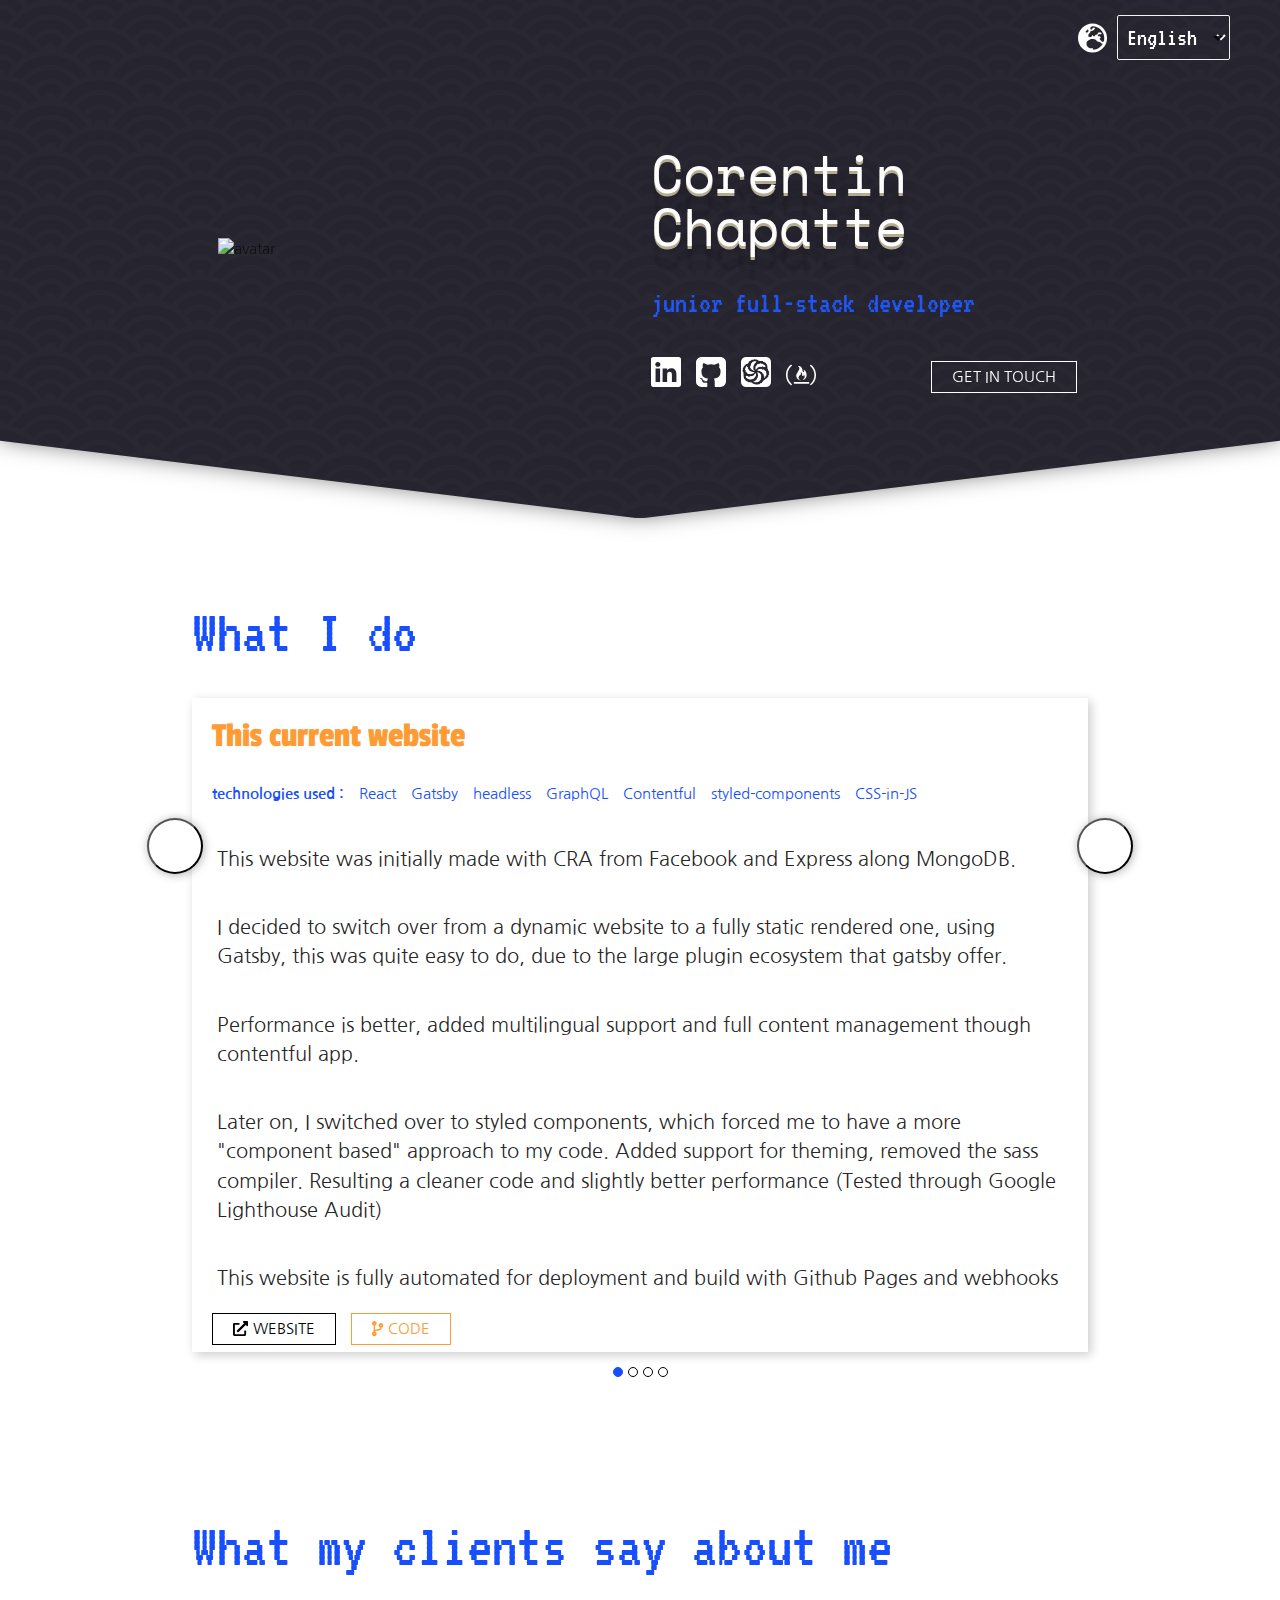
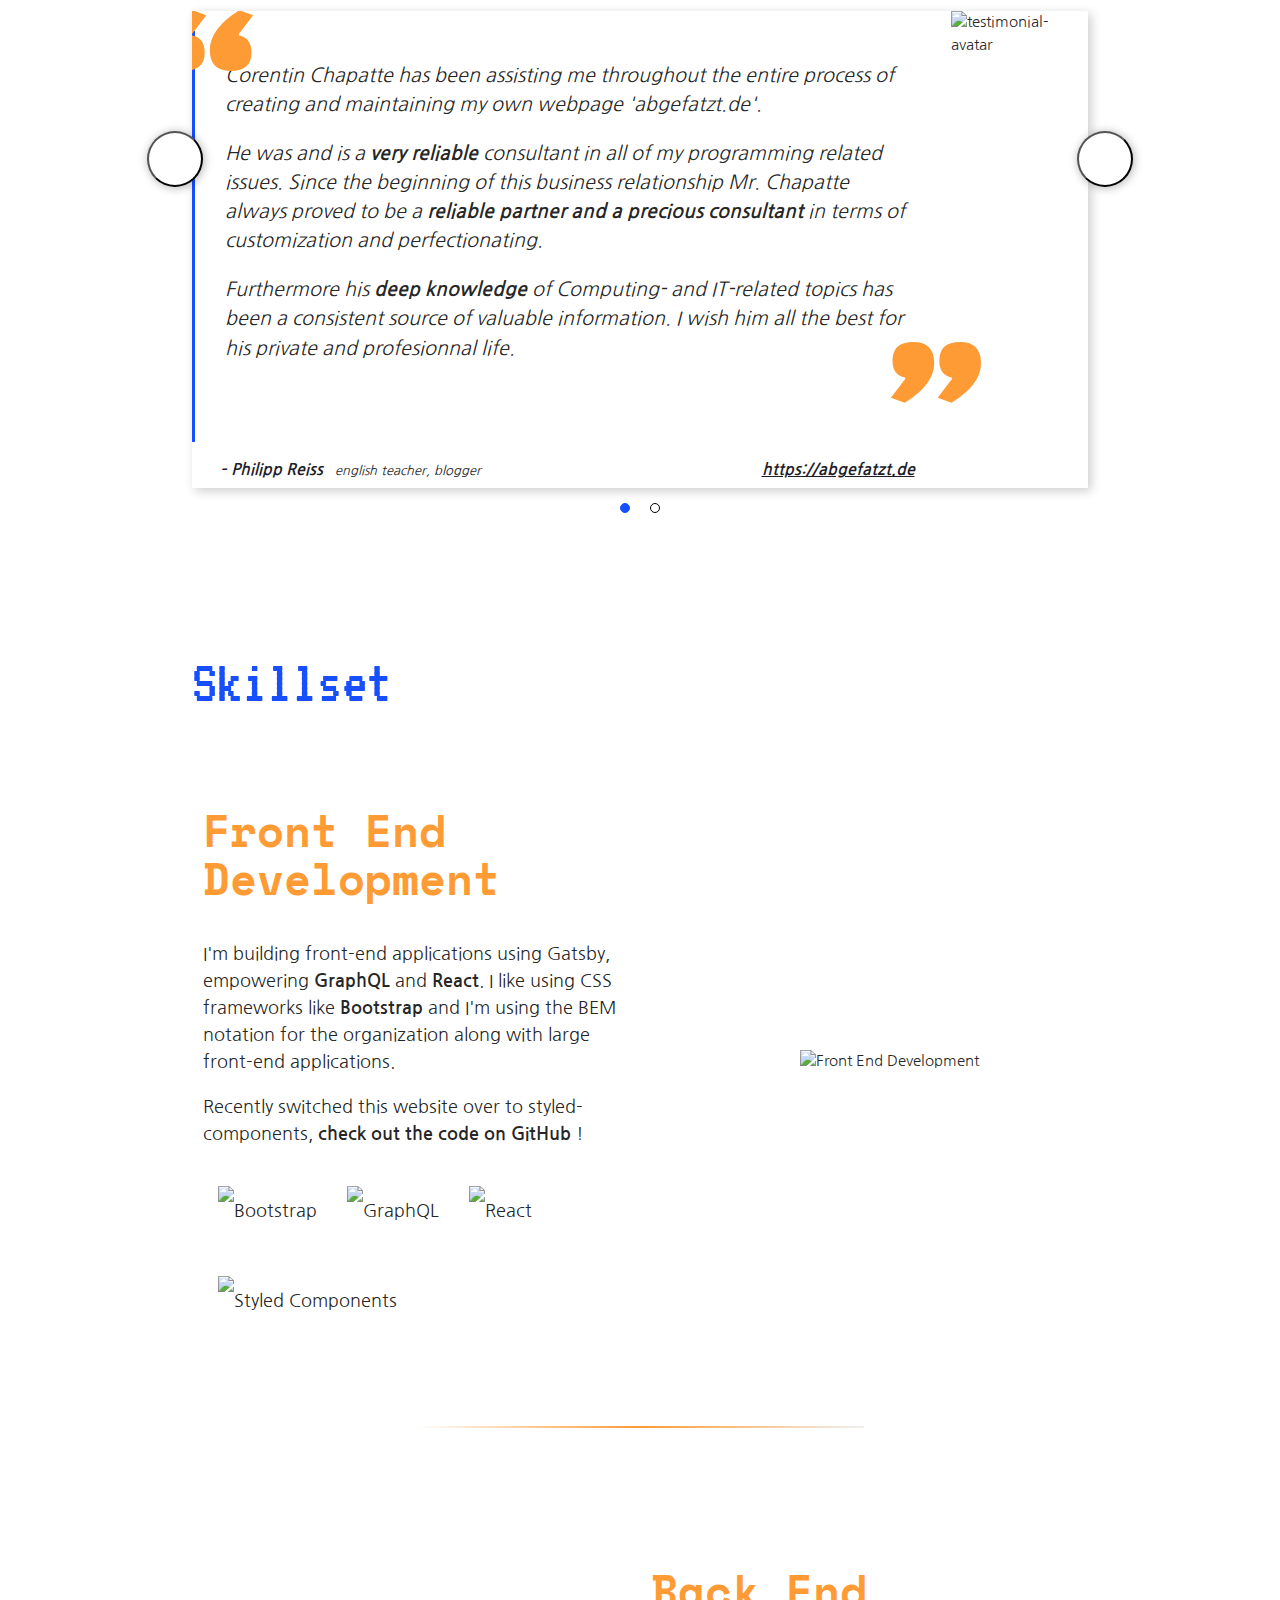
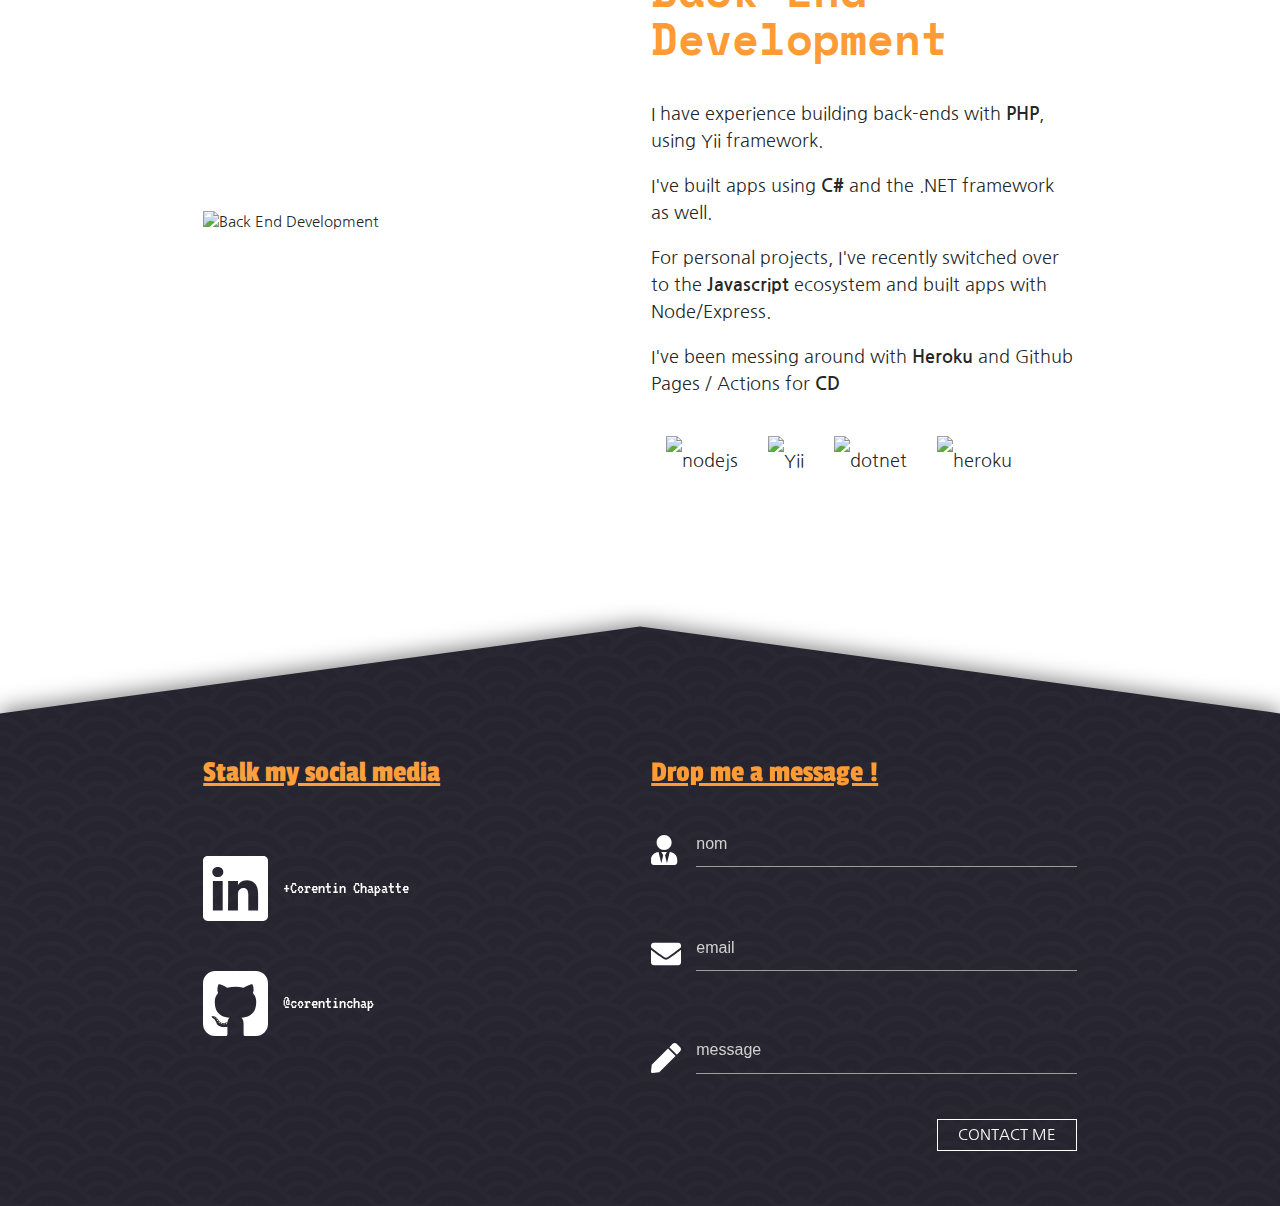
==== commit 59361538: "Updates" ====
--- a/index.html
+++ b/index.html
@@ -9,7 +9,7 @@
  * Copyright 2014 Alfiana E. Sibuea and other contributors
  * Released under the MIT license
  * https://github.com/fians/Waves/blob/master/LICENSE
- */.dropdown-trigger,.waves-effect{cursor:pointer}.waves-effect{position:relative;display:inline-block;overflow:hidden;-webkit-user-select:none;-ms-user-select:none;user-select:none;-webkit-tap-highlight-color:transparent;vertical-align:middle;z-index:1;transition:.3s ease-out}.waves-effect .waves-ripple{position:absolute;border-radius:50%;width:20px;height:20px;margin-top:-10px;margin-left:-10px;opacity:0;background:rgba(0,0,0,.2);transition:all .7s ease-out;transition-property:transform,opacity;transform:scale(0);pointer-events:none}.waves-effect.waves-light .waves-ripple{background-color:hsla(0,0%,100%,.45)}.waves-effect.waves-red .waves-ripple{background-color:rgba(244,67,54,.7)}.waves-effect.waves-yellow .waves-ripple{background-color:rgba(255,235,59,.7)}.waves-effect.waves-orange .waves-ripple{background-color:rgba(255,152,0,.7)}.waves-effect.waves-purple .waves-ripple{background-color:rgba(156,39,176,.7)}.waves-effect.waves-green .waves-ripple{background-color:rgba(76,175,80,.7)}.waves-effect.waves-teal .waves-ripple{background-color:rgba(0,150,136,.7)}.waves-effect input[type=button],.waves-effect input[type=reset],.waves-effect input[type=submit]{border:0;font-style:normal;font-size:inherit;text-transform:inherit;background:none}.waves-effect img{position:relative;z-index:-1}.waves-notransition{transition:none!important}.waves-circle{transform:translateZ(0);-webkit-mask-image:-webkit-radial-gradient(circle,#fff 100%,#000 0)}.waves-input-wrapper{border-radius:.2em;vertical-align:bottom}.waves-input-wrapper .waves-button-input{position:relative;top:0;left:0;z-index:1}.waves-circle{text-align:center;width:2.5em;height:2.5em;line-height:2.5em;border-radius:50%;-webkit-mask-image:none}.waves-block{display:block}.waves-effect .waves-ripple{z-index:-1}.modal{display:none;position:fixed;left:0;right:0;background-color:#fafafa;padding:0;max-height:70%;width:55%;margin:auto;overflow-y:auto;border-radius:2px;will-change:top,opacity}.modal:focus{outline:none}@media only screen and (max-width:992px){.modal{width:80%}}.modal h1,.modal h2,.modal h3,.modal h4{margin-top:0}.modal .modal-content{padding:24px}.modal .modal-close{cursor:pointer}.modal .modal-footer{border-radius:0 0 2px 2px;background-color:#fafafa;padding:4px 6px;height:56px;width:100%;text-align:right}.modal .modal-footer .btn,.modal .modal-footer .btn-flat,.modal .modal-footer .btn-large,.modal .modal-footer .btn-small{margin:6px 0}.modal-overlay{position:fixed;z-index:999;top:-25%;left:0;bottom:0;right:0;height:125%;width:100%;background:#000;display:none;will-change:opacity}.modal.modal-fixed-footer{padding:0;height:70%}.modal.modal-fixed-footer .modal-content{position:absolute;height:calc(100% - 56px);max-height:100%;width:100%;overflow-y:auto}.modal.modal-fixed-footer .modal-footer{border-top:1px solid rgba(0,0,0,.1);position:absolute;bottom:0}.modal.bottom-sheet{top:auto;bottom:-100%;margin:0;width:100%;max-height:45%;border-radius:0;will-change:bottom,opacity}.collapsible{border-top:1px solid #ddd;border-right:1px solid #ddd;border-left:1px solid #ddd;margin:.5rem 0 1rem}.collapsible-header{display:flex;cursor:pointer;-webkit-tap-highlight-color:transparent;line-height:1.5;padding:1rem;background-color:#fff;border-bottom:1px solid #ddd}.collapsible-header:focus{outline:0}.collapsible-header i{width:2rem;font-size:1.6rem;display:inline-block;text-align:center;margin-right:1rem}.keyboard-focused .collapsible-header:focus{background-color:#eee}.collapsible-body{display:none;border-bottom:1px solid #ddd;box-sizing:border-box;padding:2rem}.sidenav .collapsible,.sidenav.fixed .collapsible{border:none;box-shadow:none}.sidenav .collapsible li,.sidenav.fixed .collapsible li{padding:0}.sidenav .collapsible-header,.sidenav.fixed .collapsible-header{background-color:transparent;border:none;line-height:inherit;height:inherit;padding:0 16px}.sidenav .collapsible-header:hover,.sidenav.fixed .collapsible-header:hover{background-color:rgba(0,0,0,.05)}.sidenav .collapsible-header i,.sidenav.fixed .collapsible-header i{line-height:inherit}.sidenav .collapsible-body,.sidenav.fixed .collapsible-body{border:0;background-color:#fff}.sidenav .collapsible-body li a,.sidenav.fixed .collapsible-body li a{padding:0 23.5px 0 31px}.collapsible.popout{border:none;box-shadow:none}.collapsible.popout>li{box-shadow:0 2px 5px 0 rgba(0,0,0,.16),0 2px 10px 0 rgba(0,0,0,.12);margin:0 24px;transition:margin .35s cubic-bezier(.25,.46,.45,.94)}.collapsible.popout>li.active{box-shadow:0 5px 11px 0 rgba(0,0,0,.18),0 4px 15px 0 rgba(0,0,0,.15);margin:16px 0}.chip{display:inline-block;height:32px;font-size:13px;font-weight:500;color:rgba(0,0,0,.6);line-height:32px;padding:0 12px;border-radius:16px;background-color:#e4e4e4;margin-bottom:5px;margin-right:5px}.chip:focus{outline:none;background-color:#26a69a;color:#fff}.chip>img{float:left;margin:0 8px 0 -12px;height:32px;width:32px;border-radius:50%}.chip .close{cursor:pointer;float:right;font-size:16px;line-height:32px;padding-left:8px}.chips{border:none;border-bottom:1px solid #9e9e9e;box-shadow:none;margin:0 0 8px;min-height:45px;outline:none;transition:all .3s}.chips.focus{border-bottom:1px solid #26a69a;box-shadow:0 1px 0 0 #26a69a}.chips:hover{cursor:text}.chips .input{background:none;border:0;color:rgba(0,0,0,.6);display:inline-block;font-size:16px;height:3rem;line-height:32px;outline:0;margin:0;padding:0!important;width:120px!important}.chips .input:focus{border:0!important;box-shadow:none!important}.chips .autocomplete-content{margin-top:0;margin-bottom:0}.prefix~.chips{margin-left:3rem;width:92%;width:calc(100% - 3rem)}.chips:empty~label{font-size:.8rem;transform:translateY(-140%)}.materialboxed{display:block;cursor:zoom-in;position:relative;transition:opacity .4s;-webkit-backface-visibility:hidden}.materialboxed:hover:not(.active){opacity:.8}.materialboxed.active{cursor:zoom-out}#materialbox-overlay{top:0;right:0;background-color:#292929;will-change:opacity}#materialbox-overlay,.materialbox-caption{position:fixed;bottom:0;left:0;z-index:1000}.materialbox-caption{display:none;color:#fff;line-height:50px;width:100%;text-align:center;padding:0 15%;height:50px;-webkit-font-smoothing:antialiased}select:focus{outline:1px solid #c9f3ef}button:focus{outline:none;background-color:#2ab7a9}label{font-size:.8rem;color:#9e9e9e}::-webkit-input-placeholder{color:#d1d1d1}:-ms-input-placeholder{color:#d1d1d1}::-ms-input-placeholder{color:#d1d1d1}::placeholder{color:#d1d1d1}input:not([type]),input[type=date]:not(.browser-default),input[type=datetime-local]:not(.browser-default),input[type=datetime]:not(.browser-default),input[type=email]:not(.browser-default),input[type=number]:not(.browser-default),input[type=password]:not(.browser-default),input[type=search]:not(.browser-default),input[type=tel]:not(.browser-default),input[type=text]:not(.browser-default),input[type=time]:not(.browser-default),input[type=url]:not(.browser-default),textarea.materialize-textarea{background-color:transparent;border:none;border-bottom:1px solid #9e9e9e;border-radius:0;outline:none;height:3rem;width:100%;font-size:16px;margin:0 0 8px;padding:0;box-shadow:none;box-sizing:content-box;transition:box-shadow .3s,border .3s}input:not([type]):disabled,input:not([type])[readonly=readonly],input[type=date]:not(.browser-default):disabled,input[type=date]:not(.browser-default)[readonly=readonly],input[type=datetime-local]:not(.browser-default):disabled,input[type=datetime-local]:not(.browser-default)[readonly=readonly],input[type=datetime]:not(.browser-default):disabled,input[type=datetime]:not(.browser-default)[readonly=readonly],input[type=email]:not(.browser-default):disabled,input[type=email]:not(.browser-default)[readonly=readonly],input[type=number]:not(.browser-default):disabled,input[type=number]:not(.browser-default)[readonly=readonly],input[type=password]:not(.browser-default):disabled,input[type=password]:not(.browser-default)[readonly=readonly],input[type=search]:not(.browser-default):disabled,input[type=search]:not(.browser-default)[readonly=readonly],input[type=tel]:not(.browser-default):disabled,input[type=tel]:not(.browser-default)[readonly=readonly],input[type=text]:not(.browser-default):disabled,input[type=text]:not(.browser-default)[readonly=readonly],input[type=time]:not(.browser-default):disabled,input[type=time]:not(.browser-default)[readonly=readonly],input[type=url]:not(.browser-default):disabled,input[type=url]:not(.browser-default)[readonly=readonly],textarea.materialize-textarea:disabled,textarea.materialize-textarea[readonly=readonly]{color:rgba(0,0,0,.42);border-bottom:1px dotted rgba(0,0,0,.42)}input:not([type]):disabled+label,input:not([type])[readonly=readonly]+label,input[type=date]:not(.browser-default):disabled+label,input[type=date]:not(.browser-default)[readonly=readonly]+label,input[type=datetime-local]:not(.browser-default):disabled+label,input[type=datetime-local]:not(.browser-default)[readonly=readonly]+label,input[type=datetime]:not(.browser-default):disabled+label,input[type=datetime]:not(.browser-default)[readonly=readonly]+label,input[type=email]:not(.browser-default):disabled+label,input[type=email]:not(.browser-default)[readonly=readonly]+label,input[type=number]:not(.browser-default):disabled+label,input[type=number]:not(.browser-default)[readonly=readonly]+label,input[type=password]:not(.browser-default):disabled+label,input[type=password]:not(.browser-default)[readonly=readonly]+label,input[type=search]:not(.browser-default):disabled+label,input[type=search]:not(.browser-default)[readonly=readonly]+label,input[type=tel]:not(.browser-default):disabled+label,input[type=tel]:not(.browser-default)[readonly=readonly]+label,input[type=text]:not(.browser-default):disabled+label,input[type=text]:not(.browser-default)[readonly=readonly]+label,input[type=time]:not(.browser-default):disabled+label,input[type=time]:not(.browser-default)[readonly=readonly]+label,input[type=url]:not(.browser-default):disabled+label,input[type=url]:not(.browser-default)[readonly=readonly]+label,textarea.materialize-textarea:disabled+label,textarea.materialize-textarea[readonly=readonly]+label{color:rgba(0,0,0,.42)}input:not([type]):focus:not([readonly]),input[type=date]:not(.browser-default):focus:not([readonly]),input[type=datetime-local]:not(.browser-default):focus:not([readonly]),input[type=datetime]:not(.browser-default):focus:not([readonly]),input[type=email]:not(.browser-default):focus:not([readonly]),input[type=number]:not(.browser-default):focus:not([readonly]),input[type=password]:not(.browser-default):focus:not([readonly]),input[type=search]:not(.browser-default):focus:not([readonly]),input[type=tel]:not(.browser-default):focus:not([readonly]),input[type=text]:not(.browser-default):focus:not([readonly]),input[type=time]:not(.browser-default):focus:not([readonly]),input[type=url]:not(.browser-default):focus:not([readonly]),textarea.materialize-textarea:focus:not([readonly]){border-bottom:1px solid #26a69a;box-shadow:0 1px 0 0 #26a69a}input:not([type]):focus:not([readonly])+label,input[type=date]:not(.browser-default):focus:not([readonly])+label,input[type=datetime-local]:not(.browser-default):focus:not([readonly])+label,input[type=datetime]:not(.browser-default):focus:not([readonly])+label,input[type=email]:not(.browser-default):focus:not([readonly])+label,input[type=number]:not(.browser-default):focus:not([readonly])+label,input[type=password]:not(.browser-default):focus:not([readonly])+label,input[type=search]:not(.browser-default):focus:not([readonly])+label,input[type=tel]:not(.browser-default):focus:not([readonly])+label,input[type=text]:not(.browser-default):focus:not([readonly])+label,input[type=time]:not(.browser-default):focus:not([readonly])+label,input[type=url]:not(.browser-default):focus:not([readonly])+label,textarea.materialize-textarea:focus:not([readonly])+label{color:#26a69a}input:not([type]):focus.valid~label,input[type=date]:not(.browser-default):focus.valid~label,input[type=datetime-local]:not(.browser-default):focus.valid~label,input[type=datetime]:not(.browser-default):focus.valid~label,input[type=email]:not(.browser-default):focus.valid~label,input[type=number]:not(.browser-default):focus.valid~label,input[type=password]:not(.browser-default):focus.valid~label,input[type=search]:not(.browser-default):focus.valid~label,input[type=tel]:not(.browser-default):focus.valid~label,input[type=text]:not(.browser-default):focus.valid~label,input[type=time]:not(.browser-default):focus.valid~label,input[type=url]:not(.browser-default):focus.valid~label,textarea.materialize-textarea:focus.valid~label{color:#4caf50}input:not([type]):focus.invalid~label,input[type=date]:not(.browser-default):focus.invalid~label,input[type=datetime-local]:not(.browser-default):focus.invalid~label,input[type=datetime]:not(.browser-default):focus.invalid~label,input[type=email]:not(.browser-default):focus.invalid~label,input[type=number]:not(.browser-default):focus.invalid~label,input[type=password]:not(.browser-default):focus.invalid~label,input[type=search]:not(.browser-default):focus.invalid~label,input[type=tel]:not(.browser-default):focus.invalid~label,input[type=text]:not(.browser-default):focus.invalid~label,input[type=time]:not(.browser-default):focus.invalid~label,input[type=url]:not(.browser-default):focus.invalid~label,textarea.materialize-textarea:focus.invalid~label{color:#f44336}input:not([type]).validate+label,input[type=date]:not(.browser-default).validate+label,input[type=datetime-local]:not(.browser-default).validate+label,input[type=datetime]:not(.browser-default).validate+label,input[type=email]:not(.browser-default).validate+label,input[type=number]:not(.browser-default).validate+label,input[type=password]:not(.browser-default).validate+label,input[type=search]:not(.browser-default).validate+label,input[type=tel]:not(.browser-default).validate+label,input[type=text]:not(.browser-default).validate+label,input[type=time]:not(.browser-default).validate+label,input[type=url]:not(.browser-default).validate+label,textarea.materialize-textarea.validate+label{width:100%}.select-wrapper.valid>input.select-dropdown,input.valid:not([type]),input.valid:not([type]):focus,input.valid[type=date]:not(.browser-default),input.valid[type=date]:not(.browser-default):focus,input.valid[type=datetime-local]:not(.browser-default),input.valid[type=datetime-local]:not(.browser-default):focus,input.valid[type=datetime]:not(.browser-default),input.valid[type=datetime]:not(.browser-default):focus,input.valid[type=email]:not(.browser-default),input.valid[type=email]:not(.browser-default):focus,input.valid[type=number]:not(.browser-default),input.valid[type=number]:not(.browser-default):focus,input.valid[type=password]:not(.browser-default),input.valid[type=password]:not(.browser-default):focus,input.valid[type=search]:not(.browser-default),input.valid[type=search]:not(.browser-default):focus,input.valid[type=tel]:not(.browser-default),input.valid[type=tel]:not(.browser-default):focus,input.valid[type=text]:not(.browser-default),input.valid[type=text]:not(.browser-default):focus,input.valid[type=time]:not(.browser-default),input.valid[type=time]:not(.browser-default):focus,input.valid[type=url]:not(.browser-default),input.valid[type=url]:not(.browser-default):focus,textarea.materialize-textarea.valid,textarea.materialize-textarea.valid:focus{border-bottom:1px solid #4caf50;box-shadow:0 1px 0 0 #4caf50}.select-wrapper.invalid>input.select-dropdown,.select-wrapper.invalid>input.select-dropdown:focus,input.invalid:not([type]),input.invalid:not([type]):focus,input.invalid[type=date]:not(.browser-default),input.invalid[type=date]:not(.browser-default):focus,input.invalid[type=datetime-local]:not(.browser-default),input.invalid[type=datetime-local]:not(.browser-default):focus,input.invalid[type=datetime]:not(.browser-default),input.invalid[type=datetime]:not(.browser-default):focus,input.invalid[type=email]:not(.browser-default),input.invalid[type=email]:not(.browser-default):focus,input.invalid[type=number]:not(.browser-default),input.invalid[type=number]:not(.browser-default):focus,input.invalid[type=password]:not(.browser-default),input.invalid[type=password]:not(.browser-default):focus,input.invalid[type=search]:not(.browser-default),input.invalid[type=search]:not(.browser-default):focus,input.invalid[type=tel]:not(.browser-default),input.invalid[type=tel]:not(.browser-default):focus,input.invalid[type=text]:not(.browser-default),input.invalid[type=text]:not(.browser-default):focus,input.invalid[type=time]:not(.browser-default),input.invalid[type=time]:not(.browser-default):focus,input.invalid[type=url]:not(.browser-default),input.invalid[type=url]:not(.browser-default):focus,textarea.materialize-textarea.invalid,textarea.materialize-textarea.invalid:focus{border-bottom:1px solid #f44336;box-shadow:0 1px 0 0 #f44336}.select-wrapper.invalid~.helper-text[data-error],.select-wrapper.valid .helper-text[data-success],input:not([type]).invalid~.helper-text[data-error],input:not([type]).valid~.helper-text[data-success],input:not([type]):focus.invalid~.helper-text[data-error],input:not([type]):focus.valid~.helper-text[data-success],input[type=date]:not(.browser-default).invalid~.helper-text[data-error],input[type=date]:not(.browser-default).valid~.helper-text[data-success],input[type=date]:not(.browser-default):focus.invalid~.helper-text[data-error],input[type=date]:not(.browser-default):focus.valid~.helper-text[data-success],input[type=datetime-local]:not(.browser-default).invalid~.helper-text[data-error],input[type=datetime-local]:not(.browser-default).valid~.helper-text[data-success],input[type=datetime-local]:not(.browser-default):focus.invalid~.helper-text[data-error],input[type=datetime-local]:not(.browser-default):focus.valid~.helper-text[data-success],input[type=datetime]:not(.browser-default).invalid~.helper-text[data-error],input[type=datetime]:not(.browser-default).valid~.helper-text[data-success],input[type=datetime]:not(.browser-default):focus.invalid~.helper-text[data-error],input[type=datetime]:not(.browser-default):focus.valid~.helper-text[data-success],input[type=email]:not(.browser-default).invalid~.helper-text[data-error],input[type=email]:not(.browser-default).valid~.helper-text[data-success],input[type=email]:not(.browser-default):focus.invalid~.helper-text[data-error],input[type=email]:not(.browser-default):focus.valid~.helper-text[data-success],input[type=number]:not(.browser-default).invalid~.helper-text[data-error],input[type=number]:not(.browser-default).valid~.helper-text[data-success],input[type=number]:not(.browser-default):focus.invalid~.helper-text[data-error],input[type=number]:not(.browser-default):focus.valid~.helper-text[data-success],input[type=password]:not(.browser-default).invalid~.helper-text[data-error],input[type=password]:not(.browser-default).valid~.helper-text[data-success],input[type=password]:not(.browser-default):focus.invalid~.helper-text[data-error],input[type=password]:not(.browser-default):focus.valid~.helper-text[data-success],input[type=search]:not(.browser-default).invalid~.helper-text[data-error],input[type=search]:not(.browser-default).valid~.helper-text[data-success],input[type=search]:not(.browser-default):focus.invalid~.helper-text[data-error],input[type=search]:not(.browser-default):focus.valid~.helper-text[data-success],input[type=tel]:not(.browser-default).invalid~.helper-text[data-error],input[type=tel]:not(.browser-default).valid~.helper-text[data-success],input[type=tel]:not(.browser-default):focus.invalid~.helper-text[data-error],input[type=tel]:not(.browser-default):focus.valid~.helper-text[data-success],input[type=text]:not(.browser-default).invalid~.helper-text[data-error],input[type=text]:not(.browser-default).valid~.helper-text[data-success],input[type=text]:not(.browser-default):focus.invalid~.helper-text[data-error],input[type=text]:not(.browser-default):focus.valid~.helper-text[data-success],input[type=time]:not(.browser-default).invalid~.helper-text[data-error],input[type=time]:not(.browser-default).valid~.helper-text[data-success],input[type=time]:not(.browser-default):focus.invalid~.helper-text[data-error],input[type=time]:not(.browser-default):focus.valid~.helper-text[data-success],input[type=url]:not(.browser-default).invalid~.helper-text[data-error],input[type=url]:not(.browser-default).valid~.helper-text[data-success],input[type=url]:not(.browser-default):focus.invalid~.helper-text[data-error],input[type=url]:not(.browser-default):focus.valid~.helper-text[data-success],textarea.materialize-textarea.invalid~.helper-text[data-error],textarea.materialize-textarea.valid~.helper-text[data-success],textarea.materialize-textarea:focus.invalid~.helper-text[data-error],textarea.materialize-textarea:focus.valid~.helper-text[data-success]{color:transparent;-webkit-user-select:none;-ms-user-select:none;user-select:none;pointer-events:none}.select-wrapper.valid~.helper-text:after,input:not([type]).valid~.helper-text:after,input:not([type]):focus.valid~.helper-text:after,input[type=date]:not(.browser-default).valid~.helper-text:after,input[type=date]:not(.browser-default):focus.valid~.helper-text:after,input[type=datetime-local]:not(.browser-default).valid~.helper-text:after,input[type=datetime-local]:not(.browser-default):focus.valid~.helper-text:after,input[type=datetime]:not(.browser-default).valid~.helper-text:after,input[type=datetime]:not(.browser-default):focus.valid~.helper-text:after,input[type=email]:not(.browser-default).valid~.helper-text:after,input[type=email]:not(.browser-default):focus.valid~.helper-text:after,input[type=number]:not(.browser-default).valid~.helper-text:after,input[type=number]:not(.browser-default):focus.valid~.helper-text:after,input[type=password]:not(.browser-default).valid~.helper-text:after,input[type=password]:not(.browser-default):focus.valid~.helper-text:after,input[type=search]:not(.browser-default).valid~.helper-text:after,input[type=search]:not(.browser-default):focus.valid~.helper-text:after,input[type=tel]:not(.browser-default).valid~.helper-text:after,input[type=tel]:not(.browser-default):focus.valid~.helper-text:after,input[type=text]:not(.browser-default).valid~.helper-text:after,input[type=text]:not(.browser-default):focus.valid~.helper-text:after,input[type=time]:not(.browser-default).valid~.helper-text:after,input[type=time]:not(.browser-default):focus.valid~.helper-text:after,input[type=url]:not(.browser-default).valid~.helper-text:after,input[type=url]:not(.browser-default):focus.valid~.helper-text:after,textarea.materialize-textarea.valid~.helper-text:after,textarea.materialize-textarea:focus.valid~.helper-text:after{content:attr(data-success);color:#4caf50}.select-wrapper.invalid~.helper-text:after,input:not([type]).invalid~.helper-text:after,input:not([type]):focus.invalid~.helper-text:after,input[type=date]:not(.browser-default).invalid~.helper-text:after,input[type=date]:not(.browser-default):focus.invalid~.helper-text:after,input[type=datetime-local]:not(.browser-default).invalid~.helper-text:after,input[type=datetime-local]:not(.browser-default):focus.invalid~.helper-text:after,input[type=datetime]:not(.browser-default).invalid~.helper-text:after,input[type=datetime]:not(.browser-default):focus.invalid~.helper-text:after,input[type=email]:not(.browser-default).invalid~.helper-text:after,input[type=email]:not(.browser-default):focus.invalid~.helper-text:after,input[type=number]:not(.browser-default).invalid~.helper-text:after,input[type=number]:not(.browser-default):focus.invalid~.helper-text:after,input[type=password]:not(.browser-default).invalid~.helper-text:after,input[type=password]:not(.browser-default):focus.invalid~.helper-text:after,input[type=search]:not(.browser-default).invalid~.helper-text:after,input[type=search]:not(.browser-default):focus.invalid~.helper-text:after,input[type=tel]:not(.browser-default).invalid~.helper-text:after,input[type=tel]:not(.browser-default):focus.invalid~.helper-text:after,input[type=text]:not(.browser-default).invalid~.helper-text:after,input[type=text]:not(.browser-default):focus.invalid~.helper-text:after,input[type=time]:not(.browser-default).invalid~.helper-text:after,input[type=time]:not(.browser-default):focus.invalid~.helper-text:after,input[type=url]:not(.browser-default).invalid~.helper-text:after,input[type=url]:not(.browser-default):focus.invalid~.helper-text:after,textarea.materialize-textarea.invalid~.helper-text:after,textarea.materialize-textarea:focus.invalid~.helper-text:after{content:attr(data-error);color:#f44336}.select-wrapper+label:after,input:not([type])+label:after,input[type=date]:not(.browser-default)+label:after,input[type=datetime-local]:not(.browser-default)+label:after,input[type=datetime]:not(.browser-default)+label:after,input[type=email]:not(.browser-default)+label:after,input[type=number]:not(.browser-default)+label:after,input[type=password]:not(.browser-default)+label:after,input[type=search]:not(.browser-default)+label:after,input[type=tel]:not(.browser-default)+label:after,input[type=text]:not(.browser-default)+label:after,input[type=time]:not(.browser-default)+label:after,input[type=url]:not(.browser-default)+label:after,textarea.materialize-textarea+label:after{display:block;content:"";position:absolute;top:100%;left:0;opacity:0;transition:opacity .2s ease-out,color .2s ease-out}.input-field{position:relative;margin-top:1rem;margin-bottom:1rem}.input-field.inline{display:inline-block;vertical-align:middle;margin-left:5px}.input-field.inline .select-dropdown,.input-field.inline input{margin-bottom:1rem}.input-field.col label{left:.75rem}.input-field.col .prefix~.validate~label,.input-field.col .prefix~label{width:calc(100% - 4.5rem)}.input-field>label{color:#9e9e9e;position:absolute;top:0;left:0;font-size:1rem;cursor:text;transition:transform .2s ease-out,color .2s ease-out;transform-origin:0 100%;text-align:initial;transform:translateY(12px)}.input-field>label:not(.label-icon).active{transform:translateY(-14px) scale(.8);transform-origin:0 0}.input-field>input[type=date]:not(.browser-default)+label,.input-field>input[type=time]:not(.browser-default)+label,.input-field>input[type]:-webkit-autofill:not(.browser-default):not([type=search])+label{transform:translateY(-14px) scale(.8);transform-origin:0 0}.input-field .helper-text{position:relative;min-height:18px;display:block;font-size:12px;color:rgba(0,0,0,.54)}.input-field .helper-text:after{opacity:1;position:absolute;top:0;left:0}.input-field .prefix{position:absolute;width:3rem;font-size:2rem;transition:color .2s;top:.5rem}.input-field .prefix.active{color:#26a69a}.input-field .prefix~.autocomplete-content,.input-field .prefix~.helper-text,.input-field .prefix~.validate~label,.input-field .prefix~input,.input-field .prefix~label,.input-field .prefix~textarea{margin-left:3rem;width:92%;width:calc(100% - 3rem)}.input-field .prefix~label{margin-left:3rem}@media only screen and (max-width:992px){.input-field .prefix~input{width:86%;width:calc(100% - 3rem)}}@media only screen and (max-width:600px){.input-field .prefix~input{width:80%;width:calc(100% - 3rem)}}.input-field input[type=search]{display:block;line-height:inherit;transition:background-color .3s}.nav-wrapper .input-field input[type=search]{height:inherit;padding-left:4rem;width:calc(100% - 4rem);border:0;box-shadow:none}.input-field input[type=search]:focus:not(.browser-default){background-color:#fff;border:0;box-shadow:none;color:#444}.input-field input[type=search]:focus:not(.browser-default)+label i,.input-field input[type=search]:focus:not(.browser-default)~.material-icons,.input-field input[type=search]:focus:not(.browser-default)~.mdi-navigation-close{color:#444}.input-field input[type=search]+.label-icon{transform:none;left:1rem}.input-field input[type=search]~.material-icons,.input-field input[type=search]~.mdi-navigation-close{position:absolute;top:0;right:1rem;color:transparent;cursor:pointer;font-size:2rem;transition:color .3s}textarea{width:100%;height:3rem;background-color:transparent}textarea.materialize-textarea{line-height:normal;overflow-y:hidden;padding:.8rem 0;resize:none;min-height:3rem;box-sizing:border-box}.hiddendiv{visibility:hidden;white-space:pre-wrap;word-wrap:break-word;overflow-wrap:break-word;padding-top:1.2rem;position:absolute;top:0;z-index:-1}.autocomplete-content li .highlight{color:#444}.autocomplete-content li img{height:40px;width:40px;margin:5px 15px}.character-counter{min-height:18px}[type=radio]:checked,[type=radio]:not(:checked){position:absolute;opacity:0;pointer-events:none}[type=radio]:checked+span,[type=radio]:not(:checked)+span{position:relative;padding-left:35px;cursor:pointer;display:inline-block;height:25px;line-height:25px;font-size:1rem;transition:.28s ease;-webkit-user-select:none;-ms-user-select:none;user-select:none}[type=radio]+span:after,[type=radio]+span:before{content:"";position:absolute;left:0;top:0;margin:4px;width:16px;height:16px;z-index:0;transition:.28s ease}[type=radio].with-gap:checked+span:after,[type=radio].with-gap:checked+span:before,[type=radio]:checked+span:after,[type=radio]:checked+span:before,[type=radio]:not(:checked)+span:after,[type=radio]:not(:checked)+span:before{border-radius:50%}[type=radio]:not(:checked)+span:after,[type=radio]:not(:checked)+span:before{border:2px solid #5a5a5a}[type=radio]:not(:checked)+span:after{transform:scale(0)}[type=radio]:checked+span:before{border:2px solid transparent}[type=radio].with-gap:checked+span:after,[type=radio].with-gap:checked+span:before,[type=radio]:checked+span:after{border:2px solid #26a69a}[type=radio].with-gap:checked+span:after,[type=radio]:checked+span:after{background-color:#26a69a}[type=radio]:checked+span:after{transform:scale(1.02)}[type=radio].with-gap:checked+span:after{transform:scale(.5)}[type=radio].tabbed:focus+span:before{box-shadow:0 0 0 10px rgba(0,0,0,.1)}[type=radio].with-gap:disabled:checked+span:before{border:2px solid rgba(0,0,0,.42)}[type=radio].with-gap:disabled:checked+span:after{border:none;background-color:rgba(0,0,0,.42)}[type=radio]:disabled:checked+span:before,[type=radio]:disabled:not(:checked)+span:before{background-color:transparent;border-color:rgba(0,0,0,.42)}[type=radio]:disabled+span{color:rgba(0,0,0,.42)}[type=radio]:disabled:not(:checked)+span:before{border-color:rgba(0,0,0,.42)}[type=radio]:disabled:checked+span:after{background-color:rgba(0,0,0,.42);border-color:#949494}[type=checkbox]:checked,[type=checkbox]:not(:checked){position:absolute;opacity:0;pointer-events:none}[type=checkbox]+span:not(.lever){position:relative;padding-left:35px;cursor:pointer;display:inline-block;height:25px;line-height:25px;font-size:1rem;-webkit-user-select:none;-ms-user-select:none;user-select:none}[type=checkbox]+span:not(.lever):before,[type=checkbox]:not(.filled-in)+span:not(.lever):after{content:"";position:absolute;top:0;left:0;width:18px;height:18px;z-index:0;border:2px solid #5a5a5a;border-radius:1px;margin-top:3px;transition:.2s}[type=checkbox]:not(.filled-in)+span:not(.lever):after{border:0;transform:scale(0)}[type=checkbox]:not(:checked):disabled+span:not(.lever):before{border:none;background-color:rgba(0,0,0,.42)}[type=checkbox].tabbed:focus+span:not(.lever):after{transform:scale(1);border:0;border-radius:50%;box-shadow:0 0 0 10px rgba(0,0,0,.1);background-color:rgba(0,0,0,.1)}[type=checkbox]:checked+span:not(.lever):before{top:-4px;left:-5px;width:12px;height:22px;border-color:transparent #26a69a #26a69a transparent;border-style:solid;border-width:2px;transform:rotate(40deg);-webkit-backface-visibility:hidden;backface-visibility:hidden;transform-origin:100% 100%}[type=checkbox]:checked:disabled+span:before{border-right:2px solid rgba(0,0,0,.42);border-bottom:2px solid rgba(0,0,0,.42)}[type=checkbox]:indeterminate+span:not(.lever):before{top:-11px;left:-12px;width:10px;height:22px;border:none;border-right:2px solid #26a69a;transform:rotate(90deg);-webkit-backface-visibility:hidden;backface-visibility:hidden;transform-origin:100% 100%}[type=checkbox]:indeterminate:disabled+span:not(.lever):before{border-right:2px solid rgba(0,0,0,.42);background-color:transparent}[type=checkbox].filled-in+span:not(.lever):after{border-radius:2px}[type=checkbox].filled-in+span:not(.lever):after,[type=checkbox].filled-in+span:not(.lever):before{content:"";left:0;position:absolute;transition:border .25s,background-color .25s,width .2s .1s,height .2s .1s,top .2s .1s,left .2s .1s;z-index:1}[type=checkbox].filled-in:not(:checked)+span:not(.lever):before{width:0;height:0;border:3px solid transparent;left:6px;top:10px;transform:rotate(37deg);transform-origin:100% 100%}[type=checkbox].filled-in:not(:checked)+span:not(.lever):after{height:20px;width:20px;background-color:transparent;border:2px solid #5a5a5a;top:0;z-index:0}[type=checkbox].filled-in:checked+span:not(.lever):before{top:0;left:1px;width:8px;height:13px;border-color:transparent #fff #fff transparent;border-style:solid;border-width:2px;transform:rotate(37deg);transform-origin:100% 100%}[type=checkbox].filled-in:checked+span:not(.lever):after{top:0;width:20px;height:20px;border:2px solid #26a69a;background-color:#26a69a;z-index:0}[type=checkbox].filled-in.tabbed:focus+span:not(.lever):after{border-radius:2px;border-color:#5a5a5a;background-color:rgba(0,0,0,.1)}[type=checkbox].filled-in.tabbed:checked:focus+span:not(.lever):after{border-radius:2px;background-color:#26a69a;border-color:#26a69a}[type=checkbox].filled-in:disabled:not(:checked)+span:not(.lever):before{background-color:transparent;border:2px solid transparent}[type=checkbox].filled-in:disabled:not(:checked)+span:not(.lever):after{border-color:transparent;background-color:#949494}[type=checkbox].filled-in:disabled:checked+span:not(.lever):before{background-color:transparent}[type=checkbox].filled-in:disabled:checked+span:not(.lever):after{background-color:#949494;border-color:#949494}.switch,.switch *{-webkit-tap-highlight-color:transparent;-webkit-user-select:none;-ms-user-select:none;user-select:none}.switch label{cursor:pointer}.switch label input[type=checkbox]{opacity:0;width:0;height:0}.switch label input[type=checkbox]:checked+.lever{background-color:#84c7c1}.switch label input[type=checkbox]:checked+.lever:after,.switch label input[type=checkbox]:checked+.lever:before{left:18px}.switch label input[type=checkbox]:checked+.lever:after{background-color:#26a69a}.switch label .lever{content:"";display:inline-block;position:relative;width:36px;height:14px;background-color:rgba(0,0,0,.38);border-radius:15px;transition:background .3s ease;vertical-align:middle;margin:0 16px}.switch label .lever:after,.switch label .lever:before{content:"";position:absolute;display:inline-block;width:20px;height:20px;border-radius:50%;left:0;top:-3px;transition:left .3s ease,background .3s ease,box-shadow .1s ease,transform .1s ease}.switch label .lever:before{background-color:rgba(38,166,154,.15)}.switch label .lever:after{background-color:#f1f1f1;box-shadow:0 3px 1px -2px rgba(0,0,0,.2),0 2px 2px 0 rgba(0,0,0,.14),0 1px 5px 0 rgba(0,0,0,.12)}input[type=checkbox]:checked:not(:disabled).tabbed:focus~.lever:before,input[type=checkbox]:checked:not(:disabled)~.lever:active:before{transform:scale(2.4);background-color:rgba(38,166,154,.15)}input[type=checkbox]:not(:disabled).tabbed:focus~.lever:before,input[type=checkbox]:not(:disabled)~.lever:active:before{transform:scale(2.4);background-color:rgba(0,0,0,.08)}.switch input[type=checkbox][disabled]+.lever{cursor:default;background-color:rgba(0,0,0,.12)}.switch label input[type=checkbox][disabled]+.lever:after,.switch label input[type=checkbox][disabled]:checked+.lever:after{background-color:#949494}select{display:none}select.browser-default{display:block}select{background-color:hsla(0,0%,100%,.9);width:100%;padding:5px;border:1px solid #f2f2f2;border-radius:2px;height:3rem}.select-label{position:absolute}.select-wrapper{position:relative}.select-wrapper.invalid+label,.select-wrapper.valid+label{width:100%;pointer-events:none}.select-wrapper input.select-dropdown{position:relative;cursor:pointer;background-color:transparent;border:none;border-bottom:1px solid #9e9e9e;outline:none;height:3rem;line-height:3rem;width:100%;font-size:16px;margin:0 0 8px;padding:0;display:block;-webkit-user-select:none;-ms-user-select:none;user-select:none;z-index:1}.select-wrapper input.select-dropdown:focus{border-bottom:1px solid #26a69a}.select-wrapper .caret{position:absolute;right:0;top:0;bottom:0;margin:auto 0;z-index:0;fill:rgba(0,0,0,.87)}.select-wrapper+label{position:absolute;top:-26px;font-size:.8rem}.select-wrapper.disabled+label,select:disabled{color:rgba(0,0,0,.42)}.select-wrapper.disabled .caret{fill:rgba(0,0,0,.42)}.select-wrapper input.select-dropdown:disabled{color:rgba(0,0,0,.42);cursor:default;-webkit-user-select:none;-ms-user-select:none;user-select:none}.select-wrapper i{color:rgba(0,0,0,.3)}.select-dropdown li.disabled,.select-dropdown li.disabled>span,.select-dropdown li.optgroup{color:rgba(0,0,0,.3);background-color:transparent}.select-dropdown.dropdown-content li:hover,body.keyboard-focused .select-dropdown.dropdown-content li:focus{background-color:rgba(0,0,0,.08)}.select-dropdown.dropdown-content li.selected{background-color:rgba(0,0,0,.03)}.prefix~.select-wrapper{margin-left:3rem;width:92%;width:calc(100% - 3rem)}.prefix~label{margin-left:3rem}.select-dropdown li img{height:40px;width:40px;margin:5px 15px;float:right}.select-dropdown li.optgroup{border-top:1px solid #eee}.select-dropdown li.optgroup.selected>span{color:rgba(0,0,0,.7)}.select-dropdown li.optgroup>span{color:rgba(0,0,0,.4)}.select-dropdown li.optgroup~li.optgroup-option{padding-left:1rem}.file-field{position:relative}.file-field .file-path-wrapper{overflow:hidden;padding-left:10px}.file-field input.file-path{width:100%}.file-field .btn,.file-field .btn-large,.file-field .btn-small{float:left;height:3rem;line-height:3rem}.file-field span{cursor:pointer}.file-field input[type=file]{position:absolute;top:0;right:0;left:0;bottom:0;width:100%;margin:0;padding:0;font-size:20px;cursor:pointer;opacity:0;filter:alpha(opacity=0)}.file-field input[type=file]::-webkit-file-upload-button{display:none}.range-field{position:relative}input[type=range],input[type=range]+.thumb{cursor:pointer}input[type=range]{position:relative;background-color:transparent;border:none;outline:none;width:100%;margin:15px 0;padding:0}input[type=range]:focus{outline:none}input[type=range]+.thumb{position:absolute;top:10px;left:0;border:none;height:0;width:0;border-radius:50%;background-color:#26a69a;margin-left:7px;transform-origin:50% 50%;transform:rotate(-45deg)}input[type=range]+.thumb .value{display:block;width:30px;text-align:center;color:#26a69a;font-size:0;transform:rotate(45deg)}input[type=range]+.thumb.active{border-radius:50% 50% 50% 0}input[type=range]+.thumb.active .value{color:#fff;margin-left:-1px;margin-top:8px;font-size:10px}input[type=range]{-webkit-appearance:none}input[type=range]::-webkit-slider-runnable-track{height:3px;background:#c2c0c2;border:none}input[type=range]::-webkit-slider-thumb{border:none;height:14px;width:14px;border-radius:50%;background:#26a69a;-webkit-transition:box-shadow .3s;transition:box-shadow .3s;-webkit-appearance:none;background-color:#26a69a;transform-origin:50% 50%;margin:-5px 0 0}.keyboard-focused input[type=range]:focus:not(.active)::-webkit-slider-thumb{box-shadow:0 0 0 10px rgba(38,166,154,.26)}input[type=range]{border:1px solid #fff}input[type=range]::-moz-range-track{height:3px;background:#c2c0c2;border:none}input[type=range]::-moz-focus-inner{border:0}input[type=range]::-moz-range-thumb{border:none;height:14px;width:14px;border-radius:50%;background:#26a69a;-moz-transition:box-shadow .3s;transition:box-shadow .3s;margin-top:-5px}input[type=range]:-moz-focusring{outline:1px solid #fff;outline-offset:-1px}.keyboard-focused input[type=range]:focus:not(.active)::-moz-range-thumb{box-shadow:0 0 0 10px rgba(38,166,154,.26)}input[type=range]::-ms-track{height:3px;background:transparent;border-color:transparent;border-width:6px 0;color:transparent}input[type=range]::-ms-fill-lower{background:#777}input[type=range]::-ms-fill-upper{background:#ddd}input[type=range]::-ms-thumb{border:none;height:14px;width:14px;border-radius:50%;background:#26a69a;-ms-transition:box-shadow .3s;transition:box-shadow .3s}.keyboard-focused input[type=range]:focus:not(.active)::-ms-thumb{box-shadow:0 0 0 10px rgba(38,166,154,.26)}.table-of-contents.fixed{position:fixed}.table-of-contents li{padding:2px 0}.table-of-contents a{font-weight:300;color:#757575;padding-left:16px;height:1.5rem;line-height:1.5rem;letter-spacing:.4;display:inline-block}.table-of-contents a:hover{color:#a8a8a8;padding-left:15px;border-left:1px solid #ee6e73}.table-of-contents a.active{font-weight:500;padding-left:14px;border-left:2px solid #ee6e73}.sidenav{position:fixed;width:300px;left:0;top:0;margin:0;transform:translateX(-100%);height:calc(100% + 60px);height:100%;padding-bottom:60px;background-color:#fff;z-index:999;overflow-y:auto;will-change:transform;-webkit-backface-visibility:hidden;backface-visibility:hidden;transform:translateX(-105%)}.sidenav.right-aligned{right:0;transform:translateX(105%);left:auto;transform:translateX(100%)}.sidenav .collapsible{margin:0}.sidenav li{float:none;line-height:48px}.sidenav li.active{background-color:rgba(0,0,0,.05)}.sidenav li>a{color:rgba(0,0,0,.87);display:block;font-size:14px;font-weight:500;height:48px;line-height:48px;padding:0 32px}.sidenav li>a:hover{background-color:rgba(0,0,0,.05)}.sidenav li>a.btn,.sidenav li>a.btn-flat,.sidenav li>a.btn-floating,.sidenav li>a.btn-large,.sidenav li>a.btn-small{margin:10px 15px}.sidenav li>a.btn,.sidenav li>a.btn-floating,.sidenav li>a.btn-large,.sidenav li>a.btn-small{color:#fff}.sidenav li>a.btn-flat{color:#343434}.sidenav li>a.btn-large:hover,.sidenav li>a.btn-small:hover,.sidenav li>a.btn:hover{background-color:#2bbbad}.sidenav li>a.btn-floating:hover{background-color:#26a69a}.sidenav li>a>[class^=mdi-],.sidenav li>a>i,.sidenav li>a>i.material-icons,.sidenav li>a li>a>[class*=mdi-]{float:left;height:48px;line-height:48px;margin:0 32px 0 0;width:24px;color:rgba(0,0,0,.54)}.sidenav .divider{margin:8px 0 0}.sidenav .subheader{cursor:auto;pointer-events:none;color:rgba(0,0,0,.54);font-size:14px;font-weight:500;line-height:48px}.sidenav .subheader:hover{background-color:transparent}.sidenav .user-view{position:relative;padding:32px 32px 0;margin-bottom:8px}.sidenav .user-view>a{height:auto;padding:0}.sidenav .user-view>a:hover{background-color:transparent}.sidenav .user-view .background{overflow:hidden;position:absolute;top:0;right:0;bottom:0;left:0;z-index:-1}.sidenav .user-view .circle,.sidenav .user-view .email,.sidenav .user-view .name{display:block}.sidenav .user-view .circle{height:64px;width:64px}.sidenav .user-view .email,.sidenav .user-view .name{font-size:14px;line-height:24px}.sidenav .user-view .name{margin-top:16px;font-weight:500}.sidenav .user-view .email{padding-bottom:16px;font-weight:400}.drag-target{height:100%;width:10px;position:fixed;top:0;z-index:998}.drag-target.right-aligned{right:0}.sidenav.sidenav-fixed{left:0;transform:translateX(0);position:fixed}.sidenav.sidenav-fixed.right-aligned{right:0;left:auto}@media only screen and (max-width:992px){.sidenav.sidenav-fixed{transform:translateX(-105%)}.sidenav.sidenav-fixed.right-aligned{transform:translateX(105%)}.sidenav>a{padding:0 16px}.sidenav .user-view{padding:16px 16px 0}}.sidenav .collapsible-body>ul:not(.collapsible)>li.active,.sidenav.sidenav-fixed .collapsible-body>ul:not(.collapsible)>li.active{background-color:#ee6e73}.sidenav .collapsible-body>ul:not(.collapsible)>li.active a,.sidenav.sidenav-fixed .collapsible-body>ul:not(.collapsible)>li.active a{color:#fff}.sidenav .collapsible-body{padding:0}.sidenav-overlay{position:fixed;top:0;left:0;right:0;opacity:0;height:120vh;background-color:rgba(0,0,0,.5);z-index:997;display:none}.preloader-wrapper{display:inline-block;position:relative;width:50px;height:50px}.preloader-wrapper.small{width:36px;height:36px}.preloader-wrapper.big{width:64px;height:64px}.preloader-wrapper.active{animation:container-rotate 1568ms linear infinite}@keyframes container-rotate{to{transform:rotate(1turn)}}.spinner-layer{position:absolute;width:100%;height:100%;opacity:0;border-color:#26a69a}.spinner-blue,.spinner-blue-only{border-color:#4285f4}.spinner-red,.spinner-red-only{border-color:#db4437}.spinner-yellow,.spinner-yellow-only{border-color:#f4b400}.spinner-green,.spinner-green-only{border-color:#0f9d58}.active .spinner-layer.spinner-blue{animation:fill-unfill-rotate 5332ms cubic-bezier(.4,0,.2,1) infinite both,blue-fade-in-out 5332ms cubic-bezier(.4,0,.2,1) infinite both}.active .spinner-layer.spinner-red{animation:fill-unfill-rotate 5332ms cubic-bezier(.4,0,.2,1) infinite both,red-fade-in-out 5332ms cubic-bezier(.4,0,.2,1) infinite both}.active .spinner-layer.spinner-yellow{animation:fill-unfill-rotate 5332ms cubic-bezier(.4,0,.2,1) infinite both,yellow-fade-in-out 5332ms cubic-bezier(.4,0,.2,1) infinite both}.active .spinner-layer.spinner-green{animation:fill-unfill-rotate 5332ms cubic-bezier(.4,0,.2,1) infinite both,green-fade-in-out 5332ms cubic-bezier(.4,0,.2,1) infinite both}.active .spinner-layer,.active .spinner-layer.spinner-blue-only,.active .spinner-layer.spinner-green-only,.active .spinner-layer.spinner-red-only,.active .spinner-layer.spinner-yellow-only{opacity:1;animation:fill-unfill-rotate 5332ms cubic-bezier(.4,0,.2,1) infinite both}@keyframes fill-unfill-rotate{12.5%{transform:rotate(135deg)}25%{transform:rotate(270deg)}37.5%{transform:rotate(405deg)}50%{transform:rotate(540deg)}62.5%{transform:rotate(675deg)}75%{transform:rotate(810deg)}87.5%{transform:rotate(945deg)}to{transform:rotate(3turn)}}@keyframes blue-fade-in-out{0%{opacity:1}25%{opacity:1}26%{opacity:0}89%{opacity:0}90%{opacity:1}to{opacity:1}}@keyframes red-fade-in-out{0%{opacity:0}15%{opacity:0}25%{opacity:1}50%{opacity:1}51%{opacity:0}}@keyframes yellow-fade-in-out{0%{opacity:0}40%{opacity:0}50%{opacity:1}75%{opacity:1}76%{opacity:0}}@keyframes green-fade-in-out{0%{opacity:0}65%{opacity:0}75%{opacity:1}90%{opacity:1}to{opacity:0}}.gap-patch{position:absolute;top:0;left:45%;width:10%;height:100%;overflow:hidden;border-color:inherit}.gap-patch .circle{width:1000%;left:-450%}.circle-clipper{display:inline-block;position:relative;width:50%;height:100%;overflow:hidden;border-color:inherit}.circle-clipper .circle{width:200%;height:100%;border:3px solid;border-color:inherit;border-bottom-color:transparent!important;border-radius:50%;animation:none;position:absolute;top:0;right:0;bottom:0}.circle-clipper.left .circle{left:0;border-right-color:transparent!important;transform:rotate(129deg)}.circle-clipper.right .circle{left:-100%;border-left-color:transparent!important;transform:rotate(-129deg)}.active .circle-clipper.left .circle{animation:left-spin 1333ms cubic-bezier(.4,0,.2,1) infinite both}.active .circle-clipper.right .circle{animation:right-spin 1333ms cubic-bezier(.4,0,.2,1) infinite both}@keyframes left-spin{0%{transform:rotate(130deg)}50%{transform:rotate(-5deg)}to{transform:rotate(130deg)}}@keyframes right-spin{0%{transform:rotate(-130deg)}50%{transform:rotate(5deg)}to{transform:rotate(-130deg)}}#spinnerContainer.cooldown{animation:container-rotate 1568ms linear infinite,fade-out .4s cubic-bezier(.4,0,.2,1)}@keyframes fade-out{0%{opacity:1}to{opacity:0}}.slider{position:relative;height:400px;width:100%}.slider.fullscreen{height:100%;width:100%;position:absolute;top:0;left:0;right:0;bottom:0}.slider.fullscreen ul.slides{height:100%}.slider.fullscreen ul.indicators{z-index:2;bottom:30px}.slider .slides{background-color:#9e9e9e;margin:0;height:400px}.slider .slides li{opacity:0;position:absolute;top:0;left:0;z-index:1;width:100%;height:inherit;overflow:hidden}.slider .slides li img{height:100%;width:100%;background-size:cover;background-position:50%}.slider .slides li .caption{color:#fff;position:absolute;top:15%;left:15%;width:70%;opacity:0}.slider .slides li .caption p{color:#e0e0e0}.slider .slides li.active{z-index:2}.slider .indicators{position:absolute;text-align:center;left:0;right:0;bottom:0;margin:0}.slider .indicators .indicator-item{display:inline-block;position:relative;cursor:pointer;height:16px;width:16px;margin:0 12px;background-color:#e0e0e0;transition:background-color .3s;border-radius:50%}.slider .indicators .indicator-item.active{background-color:#4caf50}.carousel{overflow:hidden;position:relative;width:100%;height:400px;perspective:500px;transform-style:preserve-3d;transform-origin:0 50%}.carousel.carousel-slider{top:0;left:0}.carousel.carousel-slider .carousel-fixed-item{position:absolute;left:0;right:0;bottom:20px;z-index:1}.carousel.carousel-slider .carousel-fixed-item.with-indicators{bottom:68px}.carousel.carousel-slider .carousel-item{width:100%;height:100%;min-height:400px;position:absolute;top:0;left:0}.carousel.carousel-slider .carousel-item h2{font-size:24px;font-weight:500;line-height:32px}.carousel.carousel-slider .carousel-item p{font-size:15px}.carousel .carousel-item{visibility:hidden;width:200px;height:200px;position:absolute;top:0;left:0}.carousel .carousel-item>img{width:100%}.carousel .indicators{position:absolute;text-align:center;left:0;right:0;bottom:0;margin:0}.carousel .indicators .indicator-item{display:inline-block;position:relative;cursor:pointer;height:8px;width:8px;margin:24px 4px;background-color:hsla(0,0%,100%,.5);transition:background-color .3s;border-radius:50%}.carousel .indicators .indicator-item.active{background-color:#fff}.carousel .carousel-item:not(.active) .materialboxed,.carousel.scrolling .carousel-item .materialboxed{pointer-events:none}.tap-target-wrapper{width:800px;height:800px;position:fixed;z-index:1000;visibility:hidden;transition:visibility 0s .3s}.tap-target-wrapper.open{visibility:visible;transition:visibility 0s}.tap-target-wrapper.open .tap-target{transform:scale(1);opacity:.95;transition:transform .3s ease-in-out,opacity .3s ease-in-out}.tap-target-wrapper.open .tap-target-wave:before{transform:scale(1)}.tap-target-wrapper.open .tap-target-wave:after{visibility:visible;animation:pulse-animation 1s cubic-bezier(.24,0,.38,1) infinite;transition:opacity .3s,transform .3s,visibility 0s 1s}.tap-target{position:absolute;font-size:1rem;border-radius:50%;background-color:#ee6e73;box-shadow:0 20px 20px 0 rgba(0,0,0,.14),0 10px 50px 0 rgba(0,0,0,.12),0 30px 10px -20px rgba(0,0,0,.2);width:100%;height:100%;opacity:0;transform:scale(0);transition:transform .3s ease-in-out,opacity .3s ease-in-out}.tap-target-content{position:relative;display:table-cell}.tap-target-wave{position:absolute;border-radius:50%;z-index:10001}.tap-target-wave:after,.tap-target-wave:before{content:"";display:block;position:absolute;width:100%;height:100%;border-radius:50%;background-color:#fff}.tap-target-wave:before{transform:scale(0);transition:transform .3s}.tap-target-wave:after{visibility:hidden;transition:opacity .3s,transform .3s,visibility 0s;z-index:-1}.tap-target-origin{top:50%;left:50%;transform:translate(-50%,-50%);z-index:10002;position:absolute!important}.tap-target-origin:not(.btn):not(.btn-large):not(.btn-small),.tap-target-origin:not(.btn):not(.btn-large):not(.btn-small):hover{background:none}@media only screen and (max-width:600px){.tap-target,.tap-target-wrapper{width:600px;height:600px}}.pulse{overflow:visible;position:relative}.pulse:before{content:"";display:block;position:absolute;width:100%;height:100%;top:0;left:0;background-color:inherit;border-radius:inherit;transition:opacity .3s,transform .3s;animation:pulse-animation 1s cubic-bezier(.24,0,.38,1) infinite;z-index:-1}@keyframes pulse-animation{0%{opacity:1;transform:scale(1)}50%{opacity:0;transform:scale(1.5)}to{opacity:0;transform:scale(1.5)}}.datepicker-modal{max-width:325px;min-width:300px;max-height:none}.datepicker-container.modal-content{display:flex;flex-direction:column;padding:0}.datepicker-controls{display:flex;justify-content:space-between;width:280px;margin:0 auto}.datepicker-controls .selects-container{display:flex}.datepicker-controls .select-wrapper input{border-bottom:none;text-align:center;margin:0}.datepicker-controls .select-wrapper input:focus{border-bottom:none}.datepicker-controls .select-wrapper .caret{display:none}.datepicker-controls .select-year input{width:50px}.datepicker-controls .select-month input{width:70px}.month-next,.month-prev{margin-top:4px;cursor:pointer;background-color:transparent;border:none}.datepicker-date-display{flex:1 1 auto;background-color:#26a69a;color:#fff;padding:20px 22px;font-weight:500}.datepicker-date-display .year-text{display:block;font-size:1.5rem;line-height:25px;color:hsla(0,0%,100%,.7)}.datepicker-date-display .date-text{display:block;font-size:2.8rem;line-height:47px;font-weight:500}.datepicker-calendar-container{flex:2.5 1 auto}.datepicker-table{width:280px;font-size:1rem;margin:0 auto}.datepicker-table thead{border-bottom:none}.datepicker-table th{padding:10px 5px;text-align:center}.datepicker-table tr{border:none}.datepicker-table abbr{text-decoration:none;color:#999}.datepicker-table td{border-radius:50%;padding:0}.datepicker-table td.is-today{color:#26a69a}.datepicker-table td.is-selected{background-color:#26a69a;color:#fff}.datepicker-table td.is-disabled,.datepicker-table td.is-outside-current-month{color:rgba(0,0,0,.3);pointer-events:none}.datepicker-day-button{background-color:transparent;border:none;line-height:38px;display:block;width:100%;border-radius:50%;padding:0 5px;cursor:pointer;color:inherit}.datepicker-day-button:focus{background-color:rgba(43,161,150,.25)}.datepicker-footer{width:280px;margin:0 auto;padding-bottom:5px;display:flex;justify-content:space-between}.datepicker-cancel,.datepicker-clear,.datepicker-done,.datepicker-today{color:#26a69a;padding:0 1rem}.datepicker-clear{color:#f44336}@media only screen and (min-width:601px){.datepicker-modal{max-width:625px}.datepicker-container.modal-content{flex-direction:row}.datepicker-date-display{flex:0 1 270px}.datepicker-controls,.datepicker-footer,.datepicker-table{width:320px}.datepicker-day-button{line-height:44px}}.timepicker-modal{max-width:325px;max-height:none}.timepicker-container.modal-content{display:flex;flex-direction:column;padding:0}.text-primary{color:#fff}.timepicker-digital-display{flex:1 1 auto;background-color:#26a69a;padding:10px;font-weight:300}.timepicker-text-container{font-size:4rem;font-weight:700;text-align:center;color:hsla(0,0%,100%,.6);font-weight:400;position:relative;-webkit-user-select:none;-ms-user-select:none;user-select:none}.timepicker-span-am-pm div,.timepicker-span-hours,.timepicker-span-minutes{cursor:pointer}.timepicker-span-hours{margin-right:3px}.timepicker-span-minutes{margin-left:3px}.timepicker-display-am-pm{font-size:1.3rem;position:absolute;right:1rem;bottom:1rem;font-weight:400}.timepicker-analog-display{flex:2.5 1 auto}.timepicker-plate{background-color:#eee;border-radius:50%;width:270px;height:270px;overflow:visible;position:relative;margin:25px auto 5px;-webkit-user-select:none;-ms-user-select:none;user-select:none}.timepicker-canvas,.timepicker-dial{position:absolute;left:0;right:0;top:0;bottom:0}.timepicker-minutes{visibility:hidden}.timepicker-tick{border-radius:50%;color:rgba(0,0,0,.87);line-height:40px;text-align:center;width:40px;height:40px;position:absolute;cursor:pointer;font-size:15px}.timepicker-tick.active,.timepicker-tick:hover{background-color:rgba(38,166,154,.25)}.timepicker-dial{transition:transform .35s,opacity .35s}.timepicker-dial-out{opacity:0}.timepicker-dial-out.timepicker-hours{transform:scale(1.1)}.timepicker-dial-out.timepicker-minutes{transform:scale(.8)}.timepicker-canvas{transition:opacity 175ms}.timepicker-canvas line{stroke:#26a69a;stroke-width:4;stroke-linecap:round}.timepicker-canvas-out{opacity:.25}.timepicker-canvas-bearing,.timepicker-canvas-bg{stroke:none;fill:#26a69a}.timepicker-footer{margin:0 auto;padding:5px 1rem;display:flex;justify-content:space-between}.timepicker-clear{color:#f44336}.timepicker-close{color:#26a69a}.timepicker-clear,.timepicker-close{padding:0 20px}@media only screen and (min-width:601px){.timepicker-modal{max-width:600px}.timepicker-container.modal-content{flex-direction:row}.timepicker-text-container{top:32%}.timepicker-display-am-pm{position:relative;right:auto;bottom:auto;text-align:center;margin-top:1.2rem}}</style><meta name="generator" content="Gatsby 2.20.2"/><title data-react-helmet="true">Chapatte Co Portfolio</title><link data-react-helmet="true" rel="stylesheet" href="https://fonts.googleapis.com/css?family=Nanum+Gothic:400,700|Space+Mono|VT323|Passion+One&amp;display=swap&#x27;)"/><meta data-react-helmet="true" name="description" content="This is the personal portfolio of a junior full-stack developer"/><style data-styled="" data-styled-version="5.0.1"></style><link rel="icon" href="/icons/icon-48x48.png?v=fae4bd4f9b3a011e840a8153906409fa"/><link rel="manifest" href="/manifest.webmanifest"/><meta name="theme-color" content="#174ffc"/><link rel="apple-touch-icon" sizes="48x48" href="/icons/icon-48x48.png?v=fae4bd4f9b3a011e840a8153906409fa"/><link rel="apple-touch-icon" sizes="72x72" href="/icons/icon-72x72.png?v=fae4bd4f9b3a011e840a8153906409fa"/><link rel="apple-touch-icon" sizes="96x96" href="/icons/icon-96x96.png?v=fae4bd4f9b3a011e840a8153906409fa"/><link rel="apple-touch-icon" sizes="144x144" href="/icons/icon-144x144.png?v=fae4bd4f9b3a011e840a8153906409fa"/><link rel="apple-touch-icon" sizes="192x192" href="/icons/icon-192x192.png?v=fae4bd4f9b3a011e840a8153906409fa"/><link rel="apple-touch-icon" sizes="256x256" href="/icons/icon-256x256.png?v=fae4bd4f9b3a011e840a8153906409fa"/><link rel="apple-touch-icon" sizes="384x384" href="/icons/icon-384x384.png?v=fae4bd4f9b3a011e840a8153906409fa"/><link rel="apple-touch-icon" sizes="512x512" href="/icons/icon-512x512.png?v=fae4bd4f9b3a011e840a8153906409fa"/><link rel="preconnect dns-prefetch" href="https://www.google-analytics.com"/><link as="script" rel="preload" href="/webpack-runtime-b38dbfbcf27897ea26f9.js"/><link as="script" rel="preload" href="/app-21bf2a088290846a52db.js"/><link as="script" rel="preload" href="/styles-09026b9c93091a2112b7.js"/><link as="script" rel="preload" href="/commons-5dbdf02c1c5bfea55c12.js"/><link as="script" rel="preload" href="/component---src-pages-index-js-c2ac9c9dbc0161697028.js"/><link as="fetch" rel="preload" href="/page-data\index\page-data.json" crossorigin="anonymous"/><link as="fetch" rel="preload" href="/page-data\app-data.json" crossorigin="anonymous"/></head><body><div id="___gatsby"><div style="outline:none" tabindex="-1" id="gatsby-focus-wrapper"><main class="Layout__LayoutWrapper-sc-1s6kdb2-0 ftjGHW landing"><div class="AboutWrapper__AboutSectionWrapper-uhsjq8-0 fXmzBL"><div class="LangSwitcher__LangSwitcherWrapper-sc-160fhj8-0 dFmtmW"><div class="input-field"><div class="select-wrapper"><svg aria-hidden="true" focusable="false" data-prefix="fas" data-icon="globe-europe" class="svg-inline--fa fa-globe-europe fa-w-16 fa-2x " role="img" xmlns="http://www.w3.org/2000/svg" viewBox="0 0 496 512" color="white"><path fill="currentColor" d="M248 8C111 8 0 119 0 256s111 248 248 248 248-111 248-248S385 8 248 8zm200 248c0 22.5-3.9 44.2-10.8 64.4h-20.3c-4.3 0-8.4-1.7-11.4-4.8l-32-32.6c-4.5-4.6-4.5-12.1.1-16.7l12.5-12.5v-8.7c0-3-1.2-5.9-3.3-8l-9.4-9.4c-2.1-2.1-5-3.3-8-3.3h-16c-6.2 0-11.3-5.1-11.3-11.3 0-3 1.2-5.9 3.3-8l9.4-9.4c2.1-2.1 5-3.3 8-3.3h32c6.2 0 11.3-5.1 11.3-11.3v-9.4c0-6.2-5.1-11.3-11.3-11.3h-36.7c-8.8 0-16 7.2-16 16v4.5c0 6.9-4.4 13-10.9 15.2l-31.6 10.5c-3.3 1.1-5.5 4.1-5.5 7.6v2.2c0 4.4-3.6 8-8 8h-16c-4.4 0-8-3.6-8-8s-3.6-8-8-8H247c-3 0-5.8 1.7-7.2 4.4l-9.4 18.7c-2.7 5.4-8.2 8.8-14.3 8.8H194c-8.8 0-16-7.2-16-16V199c0-4.2 1.7-8.3 4.7-11.3l20.1-20.1c4.6-4.6 7.2-10.9 7.2-17.5 0-3.4 2.2-6.5 5.5-7.6l40-13.3c1.7-.6 3.2-1.5 4.4-2.7l26.8-26.8c2.1-2.1 3.3-5 3.3-8 0-6.2-5.1-11.3-11.3-11.3H258l-16 16v8c0 4.4-3.6 8-8 8h-16c-4.4 0-8-3.6-8-8v-20c0-2.5 1.2-4.9 3.2-6.4l28.9-21.7c1.9-.1 3.8-.3 5.7-.3C358.3 56 448 145.7 448 256zM130.1 149.1c0-3 1.2-5.9 3.3-8l25.4-25.4c2.1-2.1 5-3.3 8-3.3 6.2 0 11.3 5.1 11.3 11.3v16c0 3-1.2 5.9-3.3 8l-9.4 9.4c-2.1 2.1-5 3.3-8 3.3h-16c-6.2 0-11.3-5.1-11.3-11.3zm128 306.4v-7.1c0-8.8-7.2-16-16-16h-20.2c-10.8 0-26.7-5.3-35.4-11.8l-22.2-16.7c-11.5-8.6-18.2-22.1-18.2-36.4v-23.9c0-16 8.4-30.8 22.1-39l42.9-25.7c7.1-4.2 15.2-6.5 23.4-6.5h31.2c10.9 0 21.4 3.9 29.6 10.9l43.2 37.1h18.3c8.5 0 16.6 3.4 22.6 9.4l17.3 17.3c3.4 3.4 8.1 5.3 12.9 5.3H423c-32.4 58.9-93.8 99.5-164.9 103.1z"></path></svg><svg class="caret" height="24" viewBox="0 0 24 24" width="24" xmlns="http://www.w3.org/2000/svg"><path d="M7 10l5 5 5-5z"></path><path d="M0 0h24v24H0z" fill="none"></path></svg><select tabindex="-1"><option selected="" value="/">English</option><option value="/fr">Francais</option></select></div></div></div><div class="AboutWrapper__AboutSectionClip-uhsjq8-1 gYiZum"><div class="container"><div class="row flex"><div class="valign-wrapper col m12 l6"><div class="AboutWrapper__ProfilePicture-uhsjq8-3 hdwqqi hide-on-med-and-down"><img src="//images.ctfassets.net/u4uc6pimt6dz/1saz9f5uHjjKIPeJJD38kS/82a8e226b67fa8fcc67ccb5f7ceb099f/home-animation__1_.svg" alt="avatar"/></div></div><div class="valign-wrapper col m12 l6"><div class="AboutPresentation__AboutPresentationWrapper-ecmu9w-1 dFRBNr"><h1>Corentin Chapatte</h1><h2>junior full-stack developer</h2><div class="AboutPresentation__SocialContactWrapper-ecmu9w-0 fFubRk"><div data-cursor="hover" class="AboutSocial__AboutSocialWrapper-sc-1tkwigc-0 kMDZXl"><a title="boring but useful social media" target="_blank" rel="noopener noreferrer" alt="linkedIn"><img alt="LinkedIn" src="[data-uri]"/></a><a title="GitHub the code sharing platform" target="_blank" rel="noopener noreferrer"><img alt="Github" src="[data-uri]"/></a><a title="codewars coding game" target="_blank" rel="noopener noreferrer"><img alt="Codewars" style="filter:invert(1)" src="[data-uri]"/></a><a title="freeCodeCamp training certifications" target="_blank" rel="noopener noreferrer"><img alt="FreeCodeCamp" style="filter:invert(1);height:100%" src="[data-uri]"/></a></div><div data-cursor="hover" class="CursorAwareButton__CursorAwareButtonWrapper-sc-1czndm8-0 eSkMze"><a class="CursorAwareButton__CursorAwareButtonLink-sc-1czndm8-1 cSSwKo">Get In touch<span></span></a></div></div></div></div></div></div><div class="AboutWrapper__AboutPattern-uhsjq8-2 bBeNbb"></div></div></div><div class="WorkSectionWrapper-gkuuvw-0 ghJsth container"><h1 class="Headings__Title-idcydo-0 cmGPkz">What I do</h1><div id="project-carousel" style="height:25px" class="CarouselWrapper-c5j7fu-0 gUjlaE"><div class="wrapper"><div id="project-carousel-slides" class="r-slides" style="left:0"><div class="r-slide" style="width:100%"><div class="ProjectDetailsWrapper__ProjectWrapper-j2bfs6-0 kmEZPk project-content"><h1 class="ProjectDetailsWrapper__ProjectTitle-j2bfs6-1 fXGxGH">Travel Blog</h1><div class="ProjectDetailsWrapper__ProjectTags-j2bfs6-2 ebYDnP"><span>technologies used : </span><span>GravCMS</span><span>YAML</span><span>HTML</span><span>CSS</span><span>Javascript</span><span>Integration</span></div><div class="ProjectDetailsWrapper__ProjectBody-j2bfs6-3 fOnKbA"><p>Used GravCMS with a default theme and added custom features on top</p></div><div class="cta"><div data-cursor="hover" class="CursorAwareButton__CursorAwareButtonWrapper-sc-1czndm8-0 bTksHg"><a class="CursorAwareButton__CursorAwareButtonLink-sc-1czndm8-1 fVSigg"><svg aria-hidden="true" focusable="false" data-prefix="fas" data-icon="external-link-alt" class="svg-inline--fa fa-external-link-alt fa-w-16 " role="img" xmlns="http://www.w3.org/2000/svg" viewBox="0 0 512 512"><path fill="currentColor" d="M432,320H400a16,16,0,0,0-16,16V448H64V128H208a16,16,0,0,0,16-16V80a16,16,0,0,0-16-16H48A48,48,0,0,0,0,112V464a48,48,0,0,0,48,48H400a48,48,0,0,0,48-48V336A16,16,0,0,0,432,320ZM488,0h-128c-21.37,0-32.05,25.91-17,41l35.73,35.73L135,320.37a24,24,0,0,0,0,34L157.67,377a24,24,0,0,0,34,0L435.28,133.32,471,169c15,15,41,4.5,41-17V24A24,24,0,0,0,488,0Z"></path></svg><div class="inner-text">website</div><span></span></a></div><div data-cursor="hover" class="CursorAwareButton__CursorAwareButtonWrapper-sc-1czndm8-0 jriJKH"><a class="CursorAwareButton__CursorAwareButtonLink-sc-1czndm8-1 cLkOSo"><svg aria-hidden="true" focusable="false" data-prefix="fas" data-icon="code-branch" class="svg-inline--fa fa-code-branch fa-w-12 " role="img" xmlns="http://www.w3.org/2000/svg" viewBox="0 0 384 512"><path fill="currentColor" d="M384 144c0-44.2-35.8-80-80-80s-80 35.8-80 80c0 36.4 24.3 67.1 57.5 76.8-.6 16.1-4.2 28.5-11 36.9-15.4 19.2-49.3 22.4-85.2 25.7-28.2 2.6-57.4 5.4-81.3 16.9v-144c32.5-10.2 56-40.5 56-76.3 0-44.2-35.8-80-80-80S0 35.8 0 80c0 35.8 23.5 66.1 56 76.3v199.3C23.5 365.9 0 396.2 0 432c0 44.2 35.8 80 80 80s80-35.8 80-80c0-34-21.2-63.1-51.2-74.6 3.1-5.2 7.8-9.8 14.9-13.4 16.2-8.2 40.4-10.4 66.1-12.8 42.2-3.9 90-8.4 118.2-43.4 14-17.4 21.1-39.8 21.6-67.9 31.6-10.8 54.4-40.7 54.4-75.9zM80 64c8.8 0 16 7.2 16 16s-7.2 16-16 16-16-7.2-16-16 7.2-16 16-16zm0 384c-8.8 0-16-7.2-16-16s7.2-16 16-16 16 7.2 16 16-7.2 16-16 16zm224-320c8.8 0 16 7.2 16 16s-7.2 16-16 16-16-7.2-16-16 7.2-16 16-16z"></path></svg><div class="inner-text">code</div><span></span></a></div></div></div></div><div class="r-slide activ" style="width:100%"><div class="ProjectDetailsWrapper__ProjectWrapper-j2bfs6-0 kmEZPk project-content"><h1 class="ProjectDetailsWrapper__ProjectTitle-j2bfs6-1 fXGxGH">This current website</h1><div class="ProjectDetailsWrapper__ProjectTags-j2bfs6-2 ebYDnP"><span>technologies used : </span><span>React</span><span>Gatsby</span><span>headless</span><span>GraphQL</span><span>Contentful</span></div><div class="ProjectDetailsWrapper__ProjectBody-j2bfs6-3 fOnKbA"><p>This website was initially made with CRA from Facebook and Express along MongoDB.</p><p>I decided to switch over from a dynamic website to a fully static rendered one, using Gatsby, this was quite easy to do, due to the large plugin ecosystem that gatsby offer.</p><p>Performance is better, added multilingual support and full content management though contentful app.</p><p>Later on I switched over to styled components, which forced me to have a more &quot;component based&quot; approach to my code. Added support for theming, removed the sass compiler. Resulting a cleaner code and better performance</p><p>This website is fully automated for deployment and build with Github Pages and webhooks</p></div><div class="cta"><div data-cursor="hover" class="CursorAwareButton__CursorAwareButtonWrapper-sc-1czndm8-0 bTksHg"><a class="CursorAwareButton__CursorAwareButtonLink-sc-1czndm8-1 fVSigg"><svg aria-hidden="true" focusable="false" data-prefix="fas" data-icon="external-link-alt" class="svg-inline--fa fa-external-link-alt fa-w-16 " role="img" xmlns="http://www.w3.org/2000/svg" viewBox="0 0 512 512"><path fill="currentColor" d="M432,320H400a16,16,0,0,0-16,16V448H64V128H208a16,16,0,0,0,16-16V80a16,16,0,0,0-16-16H48A48,48,0,0,0,0,112V464a48,48,0,0,0,48,48H400a48,48,0,0,0,48-48V336A16,16,0,0,0,432,320ZM488,0h-128c-21.37,0-32.05,25.91-17,41l35.73,35.73L135,320.37a24,24,0,0,0,0,34L157.67,377a24,24,0,0,0,34,0L435.28,133.32,471,169c15,15,41,4.5,41-17V24A24,24,0,0,0,488,0Z"></path></svg><div class="inner-text">website</div><span></span></a></div><div data-cursor="hover" class="CursorAwareButton__CursorAwareButtonWrapper-sc-1czndm8-0 jriJKH"><a class="CursorAwareButton__CursorAwareButtonLink-sc-1czndm8-1 cLkOSo"><svg aria-hidden="true" focusable="false" data-prefix="fas" data-icon="code-branch" class="svg-inline--fa fa-code-branch fa-w-12 " role="img" xmlns="http://www.w3.org/2000/svg" viewBox="0 0 384 512"><path fill="currentColor" d="M384 144c0-44.2-35.8-80-80-80s-80 35.8-80 80c0 36.4 24.3 67.1 57.5 76.8-.6 16.1-4.2 28.5-11 36.9-15.4 19.2-49.3 22.4-85.2 25.7-28.2 2.6-57.4 5.4-81.3 16.9v-144c32.5-10.2 56-40.5 56-76.3 0-44.2-35.8-80-80-80S0 35.8 0 80c0 35.8 23.5 66.1 56 76.3v199.3C23.5 365.9 0 396.2 0 432c0 44.2 35.8 80 80 80s80-35.8 80-80c0-34-21.2-63.1-51.2-74.6 3.1-5.2 7.8-9.8 14.9-13.4 16.2-8.2 40.4-10.4 66.1-12.8 42.2-3.9 90-8.4 118.2-43.4 14-17.4 21.1-39.8 21.6-67.9 31.6-10.8 54.4-40.7 54.4-75.9zM80 64c8.8 0 16 7.2 16 16s-7.2 16-16 16-16-7.2-16-16 7.2-16 16-16zm0 384c-8.8 0-16-7.2-16-16s7.2-16 16-16 16 7.2 16 16-7.2 16-16 16zm224-320c8.8 0 16 7.2 16 16s-7.2 16-16 16-16-7.2-16-16 7.2-16 16-16z"></path></svg><div class="inner-text">code</div><span></span></a></div></div></div></div><div class="r-slide" style="width:100%"><div class="ProjectDetailsWrapper__ProjectWrapper-j2bfs6-0 kmEZPk project-content"><h1 class="ProjectDetailsWrapper__ProjectTitle-j2bfs6-1 fXGxGH">Website for a transport company</h1><div class="ProjectDetailsWrapper__ProjectTags-j2bfs6-2 ebYDnP"><span>technologies used : </span><span>static</span><span>html</span><span>css</span><span>bootstrap</span></div><div class="ProjectDetailsWrapper__ProjectBody-j2bfs6-3 fOnKbA"><p>This was the first ever professionnal website that I&#x27;ve done, when I was still at school. This was way back in 2016 when I started doing web development. This is a static website with a PHP script that allow people to send a quote for a delivery.</p></div><div class="cta"><div data-cursor="hover" class="CursorAwareButton__CursorAwareButtonWrapper-sc-1czndm8-0 bTksHg"><a class="CursorAwareButton__CursorAwareButtonLink-sc-1czndm8-1 fVSigg"><svg aria-hidden="true" focusable="false" data-prefix="fas" data-icon="external-link-alt" class="svg-inline--fa fa-external-link-alt fa-w-16 " role="img" xmlns="http://www.w3.org/2000/svg" viewBox="0 0 512 512"><path fill="currentColor" d="M432,320H400a16,16,0,0,0-16,16V448H64V128H208a16,16,0,0,0,16-16V80a16,16,0,0,0-16-16H48A48,48,0,0,0,0,112V464a48,48,0,0,0,48,48H400a48,48,0,0,0,48-48V336A16,16,0,0,0,432,320ZM488,0h-128c-21.37,0-32.05,25.91-17,41l35.73,35.73L135,320.37a24,24,0,0,0,0,34L157.67,377a24,24,0,0,0,34,0L435.28,133.32,471,169c15,15,41,4.5,41-17V24A24,24,0,0,0,488,0Z"></path></svg><div class="inner-text">website</div><span></span></a></div></div></div></div><div class="r-slide" style="width:100%"><div class="ProjectDetailsWrapper__ProjectWrapper-j2bfs6-0 kmEZPk project-content"><h1 class="ProjectDetailsWrapper__ProjectTitle-j2bfs6-1 fXGxGH">Photographer portfolio</h1><div class="ProjectDetailsWrapper__ProjectTags-j2bfs6-2 ebYDnP"><span>technologies used : </span><span>GravCMS</span><span>YAML</span><span>HTML</span><span>CSS</span><span>Javascript</span><span>Integration</span></div><div class="ProjectDetailsWrapper__ProjectBody-j2bfs6-3 fOnKbA"><p>I&#x27;ve developed a custom theme and integrated it into a flatfile CMS called Grav.</p><p>Grav is very easy to use, with a mellow learning curve. Fits perfectly for small/medium websites.</p></div><div class="cta"><div data-cursor="hover" class="CursorAwareButton__CursorAwareButtonWrapper-sc-1czndm8-0 bTksHg"><a class="CursorAwareButton__CursorAwareButtonLink-sc-1czndm8-1 fVSigg"><svg aria-hidden="true" focusable="false" data-prefix="fas" data-icon="external-link-alt" class="svg-inline--fa fa-external-link-alt fa-w-16 " role="img" xmlns="http://www.w3.org/2000/svg" viewBox="0 0 512 512"><path fill="currentColor" d="M432,320H400a16,16,0,0,0-16,16V448H64V128H208a16,16,0,0,0,16-16V80a16,16,0,0,0-16-16H48A48,48,0,0,0,0,112V464a48,48,0,0,0,48,48H400a48,48,0,0,0,48-48V336A16,16,0,0,0,432,320ZM488,0h-128c-21.37,0-32.05,25.91-17,41l35.73,35.73L135,320.37a24,24,0,0,0,0,34L157.67,377a24,24,0,0,0,34,0L435.28,133.32,471,169c15,15,41,4.5,41-17V24A24,24,0,0,0,488,0Z"></path></svg><div class="inner-text">website</div><span></span></a></div><div data-cursor="hover" class="CursorAwareButton__CursorAwareButtonWrapper-sc-1czndm8-0 jriJKH"><a class="CursorAwareButton__CursorAwareButtonLink-sc-1czndm8-1 cLkOSo"><svg aria-hidden="true" focusable="false" data-prefix="fas" data-icon="code-branch" class="svg-inline--fa fa-code-branch fa-w-12 " role="img" xmlns="http://www.w3.org/2000/svg" viewBox="0 0 384 512"><path fill="currentColor" d="M384 144c0-44.2-35.8-80-80-80s-80 35.8-80 80c0 36.4 24.3 67.1 57.5 76.8-.6 16.1-4.2 28.5-11 36.9-15.4 19.2-49.3 22.4-85.2 25.7-28.2 2.6-57.4 5.4-81.3 16.9v-144c32.5-10.2 56-40.5 56-76.3 0-44.2-35.8-80-80-80S0 35.8 0 80c0 35.8 23.5 66.1 56 76.3v199.3C23.5 365.9 0 396.2 0 432c0 44.2 35.8 80 80 80s80-35.8 80-80c0-34-21.2-63.1-51.2-74.6 3.1-5.2 7.8-9.8 14.9-13.4 16.2-8.2 40.4-10.4 66.1-12.8 42.2-3.9 90-8.4 118.2-43.4 14-17.4 21.1-39.8 21.6-67.9 31.6-10.8 54.4-40.7 54.4-75.9zM80 64c8.8 0 16 7.2 16 16s-7.2 16-16 16-16-7.2-16-16 7.2-16 16-16zm0 384c-8.8 0-16-7.2-16-16s7.2-16 16-16 16 7.2 16 16-7.2 16-16 16zm224-320c8.8 0 16 7.2 16 16s-7.2 16-16 16-16-7.2-16-16 7.2-16 16-16z"></path></svg><div class="inner-text">code</div><span></span></a></div></div></div></div><div class="r-slide" style="width:100%"><div class="ProjectDetailsWrapper__ProjectWrapper-j2bfs6-0 kmEZPk project-content"><h1 class="ProjectDetailsWrapper__ProjectTitle-j2bfs6-1 fXGxGH">Travel Blog</h1><div class="ProjectDetailsWrapper__ProjectTags-j2bfs6-2 ebYDnP"><span>technologies used : </span><span>GravCMS</span><span>YAML</span><span>HTML</span><span>CSS</span><span>Javascript</span><span>Integration</span></div><div class="ProjectDetailsWrapper__ProjectBody-j2bfs6-3 fOnKbA"><p>Used GravCMS with a default theme and added custom features on top</p></div><div class="cta"><div data-cursor="hover" class="CursorAwareButton__CursorAwareButtonWrapper-sc-1czndm8-0 bTksHg"><a class="CursorAwareButton__CursorAwareButtonLink-sc-1czndm8-1 fVSigg"><svg aria-hidden="true" focusable="false" data-prefix="fas" data-icon="external-link-alt" class="svg-inline--fa fa-external-link-alt fa-w-16 " role="img" xmlns="http://www.w3.org/2000/svg" viewBox="0 0 512 512"><path fill="currentColor" d="M432,320H400a16,16,0,0,0-16,16V448H64V128H208a16,16,0,0,0,16-16V80a16,16,0,0,0-16-16H48A48,48,0,0,0,0,112V464a48,48,0,0,0,48,48H400a48,48,0,0,0,48-48V336A16,16,0,0,0,432,320ZM488,0h-128c-21.37,0-32.05,25.91-17,41l35.73,35.73L135,320.37a24,24,0,0,0,0,34L157.67,377a24,24,0,0,0,34,0L435.28,133.32,471,169c15,15,41,4.5,41-17V24A24,24,0,0,0,488,0Z"></path></svg><div class="inner-text">website</div><span></span></a></div><div data-cursor="hover" class="CursorAwareButton__CursorAwareButtonWrapper-sc-1czndm8-0 jriJKH"><a class="CursorAwareButton__CursorAwareButtonLink-sc-1czndm8-1 cLkOSo"><svg aria-hidden="true" focusable="false" data-prefix="fas" data-icon="code-branch" class="svg-inline--fa fa-code-branch fa-w-12 " role="img" xmlns="http://www.w3.org/2000/svg" viewBox="0 0 384 512"><path fill="currentColor" d="M384 144c0-44.2-35.8-80-80-80s-80 35.8-80 80c0 36.4 24.3 67.1 57.5 76.8-.6 16.1-4.2 28.5-11 36.9-15.4 19.2-49.3 22.4-85.2 25.7-28.2 2.6-57.4 5.4-81.3 16.9v-144c32.5-10.2 56-40.5 56-76.3 0-44.2-35.8-80-80-80S0 35.8 0 80c0 35.8 23.5 66.1 56 76.3v199.3C23.5 365.9 0 396.2 0 432c0 44.2 35.8 80 80 80s80-35.8 80-80c0-34-21.2-63.1-51.2-74.6 3.1-5.2 7.8-9.8 14.9-13.4 16.2-8.2 40.4-10.4 66.1-12.8 42.2-3.9 90-8.4 118.2-43.4 14-17.4 21.1-39.8 21.6-67.9 31.6-10.8 54.4-40.7 54.4-75.9zM80 64c8.8 0 16 7.2 16 16s-7.2 16-16 16-16-7.2-16-16 7.2-16 16-16zm0 384c-8.8 0-16-7.2-16-16s7.2-16 16-16 16 7.2 16 16-7.2 16-16 16zm224-320c8.8 0 16 7.2 16 16s-7.2 16-16 16-16-7.2-16-16 7.2-16 16-16z"></path></svg><div class="inner-text">code</div><span></span></a></div></div></div></div><div class="r-slide" style="width:100%"><div class="ProjectDetailsWrapper__ProjectWrapper-j2bfs6-0 kmEZPk project-content"><h1 class="ProjectDetailsWrapper__ProjectTitle-j2bfs6-1 fXGxGH">This current website</h1><div class="ProjectDetailsWrapper__ProjectTags-j2bfs6-2 ebYDnP"><span>technologies used : </span><span>React</span><span>Gatsby</span><span>headless</span><span>GraphQL</span><span>Contentful</span></div><div class="ProjectDetailsWrapper__ProjectBody-j2bfs6-3 fOnKbA"><p>This website was initially made with CRA from Facebook and Express along MongoDB.</p><p>I decided to switch over from a dynamic website to a fully static rendered one, using Gatsby, this was quite easy to do, due to the large plugin ecosystem that gatsby offer.</p><p>Performance is better, added multilingual support and full content management though contentful app.</p><p>Later on I switched over to styled components, which forced me to have a more &quot;component based&quot; approach to my code. Added support for theming, removed the sass compiler. Resulting a cleaner code and better performance</p><p>This website is fully automated for deployment and build with Github Pages and webhooks</p></div><div class="cta"><div data-cursor="hover" class="CursorAwareButton__CursorAwareButtonWrapper-sc-1czndm8-0 bTksHg"><a class="CursorAwareButton__CursorAwareButtonLink-sc-1czndm8-1 fVSigg"><svg aria-hidden="true" focusable="false" data-prefix="fas" data-icon="external-link-alt" class="svg-inline--fa fa-external-link-alt fa-w-16 " role="img" xmlns="http://www.w3.org/2000/svg" viewBox="0 0 512 512"><path fill="currentColor" d="M432,320H400a16,16,0,0,0-16,16V448H64V128H208a16,16,0,0,0,16-16V80a16,16,0,0,0-16-16H48A48,48,0,0,0,0,112V464a48,48,0,0,0,48,48H400a48,48,0,0,0,48-48V336A16,16,0,0,0,432,320ZM488,0h-128c-21.37,0-32.05,25.91-17,41l35.73,35.73L135,320.37a24,24,0,0,0,0,34L157.67,377a24,24,0,0,0,34,0L435.28,133.32,471,169c15,15,41,4.5,41-17V24A24,24,0,0,0,488,0Z"></path></svg><div class="inner-text">website</div><span></span></a></div><div data-cursor="hover" class="CursorAwareButton__CursorAwareButtonWrapper-sc-1czndm8-0 jriJKH"><a class="CursorAwareButton__CursorAwareButtonLink-sc-1czndm8-1 cLkOSo"><svg aria-hidden="true" focusable="false" data-prefix="fas" data-icon="code-branch" class="svg-inline--fa fa-code-branch fa-w-12 " role="img" xmlns="http://www.w3.org/2000/svg" viewBox="0 0 384 512"><path fill="currentColor" d="M384 144c0-44.2-35.8-80-80-80s-80 35.8-80 80c0 36.4 24.3 67.1 57.5 76.8-.6 16.1-4.2 28.5-11 36.9-15.4 19.2-49.3 22.4-85.2 25.7-28.2 2.6-57.4 5.4-81.3 16.9v-144c32.5-10.2 56-40.5 56-76.3 0-44.2-35.8-80-80-80S0 35.8 0 80c0 35.8 23.5 66.1 56 76.3v199.3C23.5 365.9 0 396.2 0 432c0 44.2 35.8 80 80 80s80-35.8 80-80c0-34-21.2-63.1-51.2-74.6 3.1-5.2 7.8-9.8 14.9-13.4 16.2-8.2 40.4-10.4 66.1-12.8 42.2-3.9 90-8.4 118.2-43.4 14-17.4 21.1-39.8 21.6-67.9 31.6-10.8 54.4-40.7 54.4-75.9zM80 64c8.8 0 16 7.2 16 16s-7.2 16-16 16-16-7.2-16-16 7.2-16 16-16zm0 384c-8.8 0-16-7.2-16-16s7.2-16 16-16 16 7.2 16 16-7.2 16-16 16zm224-320c8.8 0 16 7.2 16 16s-7.2 16-16 16-16-7.2-16-16 7.2-16 16-16z"></path></svg><div class="inner-text">code</div><span></span></a></div></div></div></div></div></div><button aria-label="carousel-left" data-cursor="action-prev" class="CarouselWrapper__Arrow-c5j7fu-1 CarouselWrapper__LeftArrrow-c5j7fu-2 brPAKj"></button><button aria-label="carousel-right" data-cursor="action-next" class="CarouselWrapper__Arrow-c5j7fu-1 CarouselWrapper__RightArrow-c5j7fu-3 eJpCSH"></button></div><ul class="CarouselWrapper__Selector-c5j7fu-4 dmQOMf"><li class="activ"></li><li class=""></li><li class=""></li><li class=""></li></ul></div><div class="TestimonialsWrapper-sc-1g29pxk-0 OmBun container"><h1 class="Headings__Title-idcydo-0 cmGPkz">What my clients say about me</h1><div id="testimonials" style="height:50px" class="CarouselWrapper-c5j7fu-0 gUjlaE"><div class="wrapper"><div id="testimonials-slides" class="r-slides" style="left:0"><div class="r-slide" style="width:100%"><div class="TestimonialsWrapper__TestimonialQuoteWrapper-sc-1g29pxk-1 AluZL row"><blockquote class="testimonial-quote col s12 m10"><p>I had no previous experience in website development, and <b>fully trusted</b> Corentin to imagine and create my professional website. Some major changes were necessary after a few years, and Corentin rapidly took the matter into hands.</p><p>Today I manage my website myself, but should I need help, he is always here to sort it out. He has done a <b>brilliant work</b>, and continues to do so.</p><div class="testimonial-author">– <!-- -->Fanny Zambaz<span>Photograph</span></div><a href="https://fannyzambaz.ch" data-cursor="hover" class="website-link">https://fannyzambaz.ch</a></blockquote><div class="testimonial-picture col m2 hide-on-med-and-down"><img src="//images.ctfassets.net/u4uc6pimt6dz/7hqHHHuE14430O7D5SQHc1/ad542f5da109730a9452b5a5a7116254/testimonials-woman-1.svg" alt="testimonial-avatar"/></div></div></div><div class="r-slide activ" style="width:100%"><div class="TestimonialsWrapper__TestimonialQuoteWrapper-sc-1g29pxk-1 AluZL row"><blockquote class="testimonial-quote col s12 m10"><p>Corentin Chapatte has been assisting me throughout the entire process of creating and maintaining my own webpage <i>&#x27;abgefatzt.de&#x27;</i>.</p><p>He was  and is a <b>very reliable </b>consultant in all of my programming related issues. Since the beginning of this business relationship Mr. Chapatte always proved to be a <b>reliable partner and a precious consultant</b> in terms of customization and perfectionating.</p><p>Furthermore his <b>deep knowledge</b> of Computing- and IT-related topics has been a consistent source of valuable information. I wish him all the best for his private and profesionnal life.</p><div class="testimonial-author">– <!-- -->Philipp Reiss<span>english teacher, blogger</span></div><a href="https://abgefatzt.de" data-cursor="hover" class="website-link">https://abgefatzt.de</a></blockquote><div class="testimonial-picture col m2 hide-on-med-and-down"><img src="//images.ctfassets.net/u4uc6pimt6dz/3q14Hojr9UdXxLKrEm048s/faa508b09b423882eb566c2fec5ea844/testimonials-men-1.svg" alt="testimonial-avatar"/></div></div></div><div class="r-slide" style="width:100%"><div class="TestimonialsWrapper__TestimonialQuoteWrapper-sc-1g29pxk-1 AluZL row"><blockquote class="testimonial-quote col s12 m10"><p>I had no previous experience in website development, and <b>fully trusted</b> Corentin to imagine and create my professional website. Some major changes were necessary after a few years, and Corentin rapidly took the matter into hands.</p><p>Today I manage my website myself, but should I need help, he is always here to sort it out. He has done a <b>brilliant work</b>, and continues to do so.</p><div class="testimonial-author">– <!-- -->Fanny Zambaz<span>Photograph</span></div><a href="https://fannyzambaz.ch" data-cursor="hover" class="website-link">https://fannyzambaz.ch</a></blockquote><div class="testimonial-picture col m2 hide-on-med-and-down"><img src="//images.ctfassets.net/u4uc6pimt6dz/7hqHHHuE14430O7D5SQHc1/ad542f5da109730a9452b5a5a7116254/testimonials-woman-1.svg" alt="testimonial-avatar"/></div></div></div><div class="r-slide" style="width:100%"><div class="TestimonialsWrapper__TestimonialQuoteWrapper-sc-1g29pxk-1 AluZL row"><blockquote class="testimonial-quote col s12 m10"><p>Corentin Chapatte has been assisting me throughout the entire process of creating and maintaining my own webpage <i>&#x27;abgefatzt.de&#x27;</i>.</p><p>He was  and is a <b>very reliable </b>consultant in all of my programming related issues. Since the beginning of this business relationship Mr. Chapatte always proved to be a <b>reliable partner and a precious consultant</b> in terms of customization and perfectionating.</p><p>Furthermore his <b>deep knowledge</b> of Computing- and IT-related topics has been a consistent source of valuable information. I wish him all the best for his private and profesionnal life.</p><div class="testimonial-author">– <!-- -->Philipp Reiss<span>english teacher, blogger</span></div><a href="https://abgefatzt.de" data-cursor="hover" class="website-link">https://abgefatzt.de</a></blockquote><div class="testimonial-picture col m2 hide-on-med-and-down"><img src="//images.ctfassets.net/u4uc6pimt6dz/3q14Hojr9UdXxLKrEm048s/faa508b09b423882eb566c2fec5ea844/testimonials-men-1.svg" alt="testimonial-avatar"/></div></div></div></div></div><button aria-label="carousel-left" data-cursor="action-prev" class="CarouselWrapper__Arrow-c5j7fu-1 CarouselWrapper__LeftArrrow-c5j7fu-2 brPAKj"></button><button aria-label="carousel-right" data-cursor="action-next" class="CarouselWrapper__Arrow-c5j7fu-1 CarouselWrapper__RightArrow-c5j7fu-3 eJpCSH"></button></div><ul class="CarouselWrapper__Selector-c5j7fu-4 dmQOMf"><li class="activ"></li><li class=""></li></ul></div><div class="SkillsetsWrapper-sc-15x3gel-0 hkEAp container"><h1 class="Headings__Title-idcydo-0 cmGPkz">Skillset</h1><div class="SkillsetsWrapper__SkillsetWrapper-sc-15x3gel-3 kCLXQq row flex"><div class="SkillsetsWrapper__SkillsetText-sc-15x3gel-2 fhaeug m12 l6 col "><h3 class="SkillsetsWrapper__SkillsetTitle-sc-15x3gel-4 gaOoPS">Front End Development</h3><p>I&#x27;m building front-end applications using Gatsby, empowering GraphQL and React. I like using CSS frameworks like Bootstrap and I&#x27;m using the BEM notation for the organization along with large front-end applications. Recently switched this website over to styled-components, check out the code on GitHub !</p><div class="techs"><span data-cursor="hover" class="SkillsetsWrapper__SkillsetTechs-sc-15x3gel-5 eZytAT"><img alt="Bootstrap" title="Bootstrap" src="//images.ctfassets.net/u4uc6pimt6dz/4RD73X1kKQSiY12vF4z2E4/66a97aca28aa9c160c9275187a8e1731/bootstrap.svg"/></span><span data-cursor="hover" class="SkillsetsWrapper__SkillsetTechs-sc-15x3gel-5 eZytAT"><img alt="GraphQL" title="GraphQL" src="//images.ctfassets.net/u4uc6pimt6dz/6hUMNpvTcvXuZ9ahf5HsV5/1be5255feee44925f201c238fd912404/graphql.svg"/></span><span data-cursor="hover" class="SkillsetsWrapper__SkillsetTechs-sc-15x3gel-5 eZytAT"><img alt="React" title="React" src="//images.ctfassets.net/u4uc6pimt6dz/1dCEfikPFhE9AVvEGGrbqq/b875b76e4548fd6b7526c942fbda7eda/react.svg"/></span><span data-cursor="hover" class="SkillsetsWrapper__SkillsetTechs-sc-15x3gel-5 eZytAT"><img alt="Styled Components" title="Styled Components" src="//images.ctfassets.net/u4uc6pimt6dz/4MnYBNxNCxOMFe3aGnEuMv/bc42a6d53623870c27328cd88967bf0f/atom.png"/></span></div></div><div class="SkillsetsWrapper__SkillsetImage-sc-15x3gel-1 kHBsSr skillsetImage valign-wrapper s12 m12 l6 col hide-on-medium-down"><img src="//images.ctfassets.net/u4uc6pimt6dz/3rOHjfE3IAVuigl7XKOG8c/a4273c1aa7c2ab639817016f0cca3ad6/front-end.svg" alt="Front End Development"/></div></div><hr/><div class="SkillsetsWrapper__SkillsetWrapper-sc-15x3gel-3 qGxBY row flex"><div class="SkillsetsWrapper__SkillsetText-sc-15x3gel-2 fhaeug m12 l6 col "><h3 class="SkillsetsWrapper__SkillsetTitle-sc-15x3gel-4 gaOoPS">Back End Development</h3><p>I have experience building back-ends with <b>PHP</b>, using Yii framework. </p><p>I&#x27;ve built apps using<b> C#</b> and the .NET framework as well. </p><p>For personal projects, I&#x27;ve recently switched over to the <b>Javascript </b>ecosystem and built apps with Node/Express. </p><p>I&#x27;ve been messing around with <b>Heroku </b>and Github Pages / Actions for <b>CD</b>
+ */.dropdown-trigger,.waves-effect{cursor:pointer}.waves-effect{position:relative;display:inline-block;overflow:hidden;-webkit-user-select:none;-ms-user-select:none;user-select:none;-webkit-tap-highlight-color:transparent;vertical-align:middle;z-index:1;transition:.3s ease-out}.waves-effect .waves-ripple{position:absolute;border-radius:50%;width:20px;height:20px;margin-top:-10px;margin-left:-10px;opacity:0;background:rgba(0,0,0,.2);transition:all .7s ease-out;transition-property:transform,opacity;transform:scale(0);pointer-events:none}.waves-effect.waves-light .waves-ripple{background-color:hsla(0,0%,100%,.45)}.waves-effect.waves-red .waves-ripple{background-color:rgba(244,67,54,.7)}.waves-effect.waves-yellow .waves-ripple{background-color:rgba(255,235,59,.7)}.waves-effect.waves-orange .waves-ripple{background-color:rgba(255,152,0,.7)}.waves-effect.waves-purple .waves-ripple{background-color:rgba(156,39,176,.7)}.waves-effect.waves-green .waves-ripple{background-color:rgba(76,175,80,.7)}.waves-effect.waves-teal .waves-ripple{background-color:rgba(0,150,136,.7)}.waves-effect input[type=button],.waves-effect input[type=reset],.waves-effect input[type=submit]{border:0;font-style:normal;font-size:inherit;text-transform:inherit;background:none}.waves-effect img{position:relative;z-index:-1}.waves-notransition{transition:none!important}.waves-circle{transform:translateZ(0);-webkit-mask-image:-webkit-radial-gradient(circle,#fff 100%,#000 0)}.waves-input-wrapper{border-radius:.2em;vertical-align:bottom}.waves-input-wrapper .waves-button-input{position:relative;top:0;left:0;z-index:1}.waves-circle{text-align:center;width:2.5em;height:2.5em;line-height:2.5em;border-radius:50%;-webkit-mask-image:none}.waves-block{display:block}.waves-effect .waves-ripple{z-index:-1}.modal{display:none;position:fixed;left:0;right:0;background-color:#fafafa;padding:0;max-height:70%;width:55%;margin:auto;overflow-y:auto;border-radius:2px;will-change:top,opacity}.modal:focus{outline:none}@media only screen and (max-width:992px){.modal{width:80%}}.modal h1,.modal h2,.modal h3,.modal h4{margin-top:0}.modal .modal-content{padding:24px}.modal .modal-close{cursor:pointer}.modal .modal-footer{border-radius:0 0 2px 2px;background-color:#fafafa;padding:4px 6px;height:56px;width:100%;text-align:right}.modal .modal-footer .btn,.modal .modal-footer .btn-flat,.modal .modal-footer .btn-large,.modal .modal-footer .btn-small{margin:6px 0}.modal-overlay{position:fixed;z-index:999;top:-25%;left:0;bottom:0;right:0;height:125%;width:100%;background:#000;display:none;will-change:opacity}.modal.modal-fixed-footer{padding:0;height:70%}.modal.modal-fixed-footer .modal-content{position:absolute;height:calc(100% - 56px);max-height:100%;width:100%;overflow-y:auto}.modal.modal-fixed-footer .modal-footer{border-top:1px solid rgba(0,0,0,.1);position:absolute;bottom:0}.modal.bottom-sheet{top:auto;bottom:-100%;margin:0;width:100%;max-height:45%;border-radius:0;will-change:bottom,opacity}.collapsible{border-top:1px solid #ddd;border-right:1px solid #ddd;border-left:1px solid #ddd;margin:.5rem 0 1rem}.collapsible-header{display:flex;cursor:pointer;-webkit-tap-highlight-color:transparent;line-height:1.5;padding:1rem;background-color:#fff;border-bottom:1px solid #ddd}.collapsible-header:focus{outline:0}.collapsible-header i{width:2rem;font-size:1.6rem;display:inline-block;text-align:center;margin-right:1rem}.keyboard-focused .collapsible-header:focus{background-color:#eee}.collapsible-body{display:none;border-bottom:1px solid #ddd;box-sizing:border-box;padding:2rem}.sidenav .collapsible,.sidenav.fixed .collapsible{border:none;box-shadow:none}.sidenav .collapsible li,.sidenav.fixed .collapsible li{padding:0}.sidenav .collapsible-header,.sidenav.fixed .collapsible-header{background-color:transparent;border:none;line-height:inherit;height:inherit;padding:0 16px}.sidenav .collapsible-header:hover,.sidenav.fixed .collapsible-header:hover{background-color:rgba(0,0,0,.05)}.sidenav .collapsible-header i,.sidenav.fixed .collapsible-header i{line-height:inherit}.sidenav .collapsible-body,.sidenav.fixed .collapsible-body{border:0;background-color:#fff}.sidenav .collapsible-body li a,.sidenav.fixed .collapsible-body li a{padding:0 23.5px 0 31px}.collapsible.popout{border:none;box-shadow:none}.collapsible.popout>li{box-shadow:0 2px 5px 0 rgba(0,0,0,.16),0 2px 10px 0 rgba(0,0,0,.12);margin:0 24px;transition:margin .35s cubic-bezier(.25,.46,.45,.94)}.collapsible.popout>li.active{box-shadow:0 5px 11px 0 rgba(0,0,0,.18),0 4px 15px 0 rgba(0,0,0,.15);margin:16px 0}.chip{display:inline-block;height:32px;font-size:13px;font-weight:500;color:rgba(0,0,0,.6);line-height:32px;padding:0 12px;border-radius:16px;background-color:#e4e4e4;margin-bottom:5px;margin-right:5px}.chip:focus{outline:none;background-color:#26a69a;color:#fff}.chip>img{float:left;margin:0 8px 0 -12px;height:32px;width:32px;border-radius:50%}.chip .close{cursor:pointer;float:right;font-size:16px;line-height:32px;padding-left:8px}.chips{border:none;border-bottom:1px solid #9e9e9e;box-shadow:none;margin:0 0 8px;min-height:45px;outline:none;transition:all .3s}.chips.focus{border-bottom:1px solid #26a69a;box-shadow:0 1px 0 0 #26a69a}.chips:hover{cursor:text}.chips .input{background:none;border:0;color:rgba(0,0,0,.6);display:inline-block;font-size:16px;height:3rem;line-height:32px;outline:0;margin:0;padding:0!important;width:120px!important}.chips .input:focus{border:0!important;box-shadow:none!important}.chips .autocomplete-content{margin-top:0;margin-bottom:0}.prefix~.chips{margin-left:3rem;width:92%;width:calc(100% - 3rem)}.chips:empty~label{font-size:.8rem;transform:translateY(-140%)}.materialboxed{display:block;cursor:zoom-in;position:relative;transition:opacity .4s;-webkit-backface-visibility:hidden}.materialboxed:hover:not(.active){opacity:.8}.materialboxed.active{cursor:zoom-out}#materialbox-overlay{top:0;right:0;background-color:#292929;will-change:opacity}#materialbox-overlay,.materialbox-caption{position:fixed;bottom:0;left:0;z-index:1000}.materialbox-caption{display:none;color:#fff;line-height:50px;width:100%;text-align:center;padding:0 15%;height:50px;-webkit-font-smoothing:antialiased}select:focus{outline:1px solid #c9f3ef}button:focus{outline:none;background-color:#2ab7a9}label{font-size:.8rem;color:#9e9e9e}::-webkit-input-placeholder{color:#d1d1d1}:-ms-input-placeholder{color:#d1d1d1}::-ms-input-placeholder{color:#d1d1d1}::placeholder{color:#d1d1d1}input:not([type]),input[type=date]:not(.browser-default),input[type=datetime-local]:not(.browser-default),input[type=datetime]:not(.browser-default),input[type=email]:not(.browser-default),input[type=number]:not(.browser-default),input[type=password]:not(.browser-default),input[type=search]:not(.browser-default),input[type=tel]:not(.browser-default),input[type=text]:not(.browser-default),input[type=time]:not(.browser-default),input[type=url]:not(.browser-default),textarea.materialize-textarea{background-color:transparent;border:none;border-bottom:1px solid #9e9e9e;border-radius:0;outline:none;height:3rem;width:100%;font-size:16px;margin:0 0 8px;padding:0;box-shadow:none;box-sizing:content-box;transition:box-shadow .3s,border .3s}input:not([type]):disabled,input:not([type])[readonly=readonly],input[type=date]:not(.browser-default):disabled,input[type=date]:not(.browser-default)[readonly=readonly],input[type=datetime-local]:not(.browser-default):disabled,input[type=datetime-local]:not(.browser-default)[readonly=readonly],input[type=datetime]:not(.browser-default):disabled,input[type=datetime]:not(.browser-default)[readonly=readonly],input[type=email]:not(.browser-default):disabled,input[type=email]:not(.browser-default)[readonly=readonly],input[type=number]:not(.browser-default):disabled,input[type=number]:not(.browser-default)[readonly=readonly],input[type=password]:not(.browser-default):disabled,input[type=password]:not(.browser-default)[readonly=readonly],input[type=search]:not(.browser-default):disabled,input[type=search]:not(.browser-default)[readonly=readonly],input[type=tel]:not(.browser-default):disabled,input[type=tel]:not(.browser-default)[readonly=readonly],input[type=text]:not(.browser-default):disabled,input[type=text]:not(.browser-default)[readonly=readonly],input[type=time]:not(.browser-default):disabled,input[type=time]:not(.browser-default)[readonly=readonly],input[type=url]:not(.browser-default):disabled,input[type=url]:not(.browser-default)[readonly=readonly],textarea.materialize-textarea:disabled,textarea.materialize-textarea[readonly=readonly]{color:rgba(0,0,0,.42);border-bottom:1px dotted rgba(0,0,0,.42)}input:not([type]):disabled+label,input:not([type])[readonly=readonly]+label,input[type=date]:not(.browser-default):disabled+label,input[type=date]:not(.browser-default)[readonly=readonly]+label,input[type=datetime-local]:not(.browser-default):disabled+label,input[type=datetime-local]:not(.browser-default)[readonly=readonly]+label,input[type=datetime]:not(.browser-default):disabled+label,input[type=datetime]:not(.browser-default)[readonly=readonly]+label,input[type=email]:not(.browser-default):disabled+label,input[type=email]:not(.browser-default)[readonly=readonly]+label,input[type=number]:not(.browser-default):disabled+label,input[type=number]:not(.browser-default)[readonly=readonly]+label,input[type=password]:not(.browser-default):disabled+label,input[type=password]:not(.browser-default)[readonly=readonly]+label,input[type=search]:not(.browser-default):disabled+label,input[type=search]:not(.browser-default)[readonly=readonly]+label,input[type=tel]:not(.browser-default):disabled+label,input[type=tel]:not(.browser-default)[readonly=readonly]+label,input[type=text]:not(.browser-default):disabled+label,input[type=text]:not(.browser-default)[readonly=readonly]+label,input[type=time]:not(.browser-default):disabled+label,input[type=time]:not(.browser-default)[readonly=readonly]+label,input[type=url]:not(.browser-default):disabled+label,input[type=url]:not(.browser-default)[readonly=readonly]+label,textarea.materialize-textarea:disabled+label,textarea.materialize-textarea[readonly=readonly]+label{color:rgba(0,0,0,.42)}input:not([type]):focus:not([readonly]),input[type=date]:not(.browser-default):focus:not([readonly]),input[type=datetime-local]:not(.browser-default):focus:not([readonly]),input[type=datetime]:not(.browser-default):focus:not([readonly]),input[type=email]:not(.browser-default):focus:not([readonly]),input[type=number]:not(.browser-default):focus:not([readonly]),input[type=password]:not(.browser-default):focus:not([readonly]),input[type=search]:not(.browser-default):focus:not([readonly]),input[type=tel]:not(.browser-default):focus:not([readonly]),input[type=text]:not(.browser-default):focus:not([readonly]),input[type=time]:not(.browser-default):focus:not([readonly]),input[type=url]:not(.browser-default):focus:not([readonly]),textarea.materialize-textarea:focus:not([readonly]){border-bottom:1px solid #26a69a;box-shadow:0 1px 0 0 #26a69a}input:not([type]):focus:not([readonly])+label,input[type=date]:not(.browser-default):focus:not([readonly])+label,input[type=datetime-local]:not(.browser-default):focus:not([readonly])+label,input[type=datetime]:not(.browser-default):focus:not([readonly])+label,input[type=email]:not(.browser-default):focus:not([readonly])+label,input[type=number]:not(.browser-default):focus:not([readonly])+label,input[type=password]:not(.browser-default):focus:not([readonly])+label,input[type=search]:not(.browser-default):focus:not([readonly])+label,input[type=tel]:not(.browser-default):focus:not([readonly])+label,input[type=text]:not(.browser-default):focus:not([readonly])+label,input[type=time]:not(.browser-default):focus:not([readonly])+label,input[type=url]:not(.browser-default):focus:not([readonly])+label,textarea.materialize-textarea:focus:not([readonly])+label{color:#26a69a}input:not([type]):focus.valid~label,input[type=date]:not(.browser-default):focus.valid~label,input[type=datetime-local]:not(.browser-default):focus.valid~label,input[type=datetime]:not(.browser-default):focus.valid~label,input[type=email]:not(.browser-default):focus.valid~label,input[type=number]:not(.browser-default):focus.valid~label,input[type=password]:not(.browser-default):focus.valid~label,input[type=search]:not(.browser-default):focus.valid~label,input[type=tel]:not(.browser-default):focus.valid~label,input[type=text]:not(.browser-default):focus.valid~label,input[type=time]:not(.browser-default):focus.valid~label,input[type=url]:not(.browser-default):focus.valid~label,textarea.materialize-textarea:focus.valid~label{color:#4caf50}input:not([type]):focus.invalid~label,input[type=date]:not(.browser-default):focus.invalid~label,input[type=datetime-local]:not(.browser-default):focus.invalid~label,input[type=datetime]:not(.browser-default):focus.invalid~label,input[type=email]:not(.browser-default):focus.invalid~label,input[type=number]:not(.browser-default):focus.invalid~label,input[type=password]:not(.browser-default):focus.invalid~label,input[type=search]:not(.browser-default):focus.invalid~label,input[type=tel]:not(.browser-default):focus.invalid~label,input[type=text]:not(.browser-default):focus.invalid~label,input[type=time]:not(.browser-default):focus.invalid~label,input[type=url]:not(.browser-default):focus.invalid~label,textarea.materialize-textarea:focus.invalid~label{color:#f44336}input:not([type]).validate+label,input[type=date]:not(.browser-default).validate+label,input[type=datetime-local]:not(.browser-default).validate+label,input[type=datetime]:not(.browser-default).validate+label,input[type=email]:not(.browser-default).validate+label,input[type=number]:not(.browser-default).validate+label,input[type=password]:not(.browser-default).validate+label,input[type=search]:not(.browser-default).validate+label,input[type=tel]:not(.browser-default).validate+label,input[type=text]:not(.browser-default).validate+label,input[type=time]:not(.browser-default).validate+label,input[type=url]:not(.browser-default).validate+label,textarea.materialize-textarea.validate+label{width:100%}.select-wrapper.valid>input.select-dropdown,input.valid:not([type]),input.valid:not([type]):focus,input.valid[type=date]:not(.browser-default),input.valid[type=date]:not(.browser-default):focus,input.valid[type=datetime-local]:not(.browser-default),input.valid[type=datetime-local]:not(.browser-default):focus,input.valid[type=datetime]:not(.browser-default),input.valid[type=datetime]:not(.browser-default):focus,input.valid[type=email]:not(.browser-default),input.valid[type=email]:not(.browser-default):focus,input.valid[type=number]:not(.browser-default),input.valid[type=number]:not(.browser-default):focus,input.valid[type=password]:not(.browser-default),input.valid[type=password]:not(.browser-default):focus,input.valid[type=search]:not(.browser-default),input.valid[type=search]:not(.browser-default):focus,input.valid[type=tel]:not(.browser-default),input.valid[type=tel]:not(.browser-default):focus,input.valid[type=text]:not(.browser-default),input.valid[type=text]:not(.browser-default):focus,input.valid[type=time]:not(.browser-default),input.valid[type=time]:not(.browser-default):focus,input.valid[type=url]:not(.browser-default),input.valid[type=url]:not(.browser-default):focus,textarea.materialize-textarea.valid,textarea.materialize-textarea.valid:focus{border-bottom:1px solid #4caf50;box-shadow:0 1px 0 0 #4caf50}.select-wrapper.invalid>input.select-dropdown,.select-wrapper.invalid>input.select-dropdown:focus,input.invalid:not([type]),input.invalid:not([type]):focus,input.invalid[type=date]:not(.browser-default),input.invalid[type=date]:not(.browser-default):focus,input.invalid[type=datetime-local]:not(.browser-default),input.invalid[type=datetime-local]:not(.browser-default):focus,input.invalid[type=datetime]:not(.browser-default),input.invalid[type=datetime]:not(.browser-default):focus,input.invalid[type=email]:not(.browser-default),input.invalid[type=email]:not(.browser-default):focus,input.invalid[type=number]:not(.browser-default),input.invalid[type=number]:not(.browser-default):focus,input.invalid[type=password]:not(.browser-default),input.invalid[type=password]:not(.browser-default):focus,input.invalid[type=search]:not(.browser-default),input.invalid[type=search]:not(.browser-default):focus,input.invalid[type=tel]:not(.browser-default),input.invalid[type=tel]:not(.browser-default):focus,input.invalid[type=text]:not(.browser-default),input.invalid[type=text]:not(.browser-default):focus,input.invalid[type=time]:not(.browser-default),input.invalid[type=time]:not(.browser-default):focus,input.invalid[type=url]:not(.browser-default),input.invalid[type=url]:not(.browser-default):focus,textarea.materialize-textarea.invalid,textarea.materialize-textarea.invalid:focus{border-bottom:1px solid #f44336;box-shadow:0 1px 0 0 #f44336}.select-wrapper.invalid~.helper-text[data-error],.select-wrapper.valid .helper-text[data-success],input:not([type]).invalid~.helper-text[data-error],input:not([type]).valid~.helper-text[data-success],input:not([type]):focus.invalid~.helper-text[data-error],input:not([type]):focus.valid~.helper-text[data-success],input[type=date]:not(.browser-default).invalid~.helper-text[data-error],input[type=date]:not(.browser-default).valid~.helper-text[data-success],input[type=date]:not(.browser-default):focus.invalid~.helper-text[data-error],input[type=date]:not(.browser-default):focus.valid~.helper-text[data-success],input[type=datetime-local]:not(.browser-default).invalid~.helper-text[data-error],input[type=datetime-local]:not(.browser-default).valid~.helper-text[data-success],input[type=datetime-local]:not(.browser-default):focus.invalid~.helper-text[data-error],input[type=datetime-local]:not(.browser-default):focus.valid~.helper-text[data-success],input[type=datetime]:not(.browser-default).invalid~.helper-text[data-error],input[type=datetime]:not(.browser-default).valid~.helper-text[data-success],input[type=datetime]:not(.browser-default):focus.invalid~.helper-text[data-error],input[type=datetime]:not(.browser-default):focus.valid~.helper-text[data-success],input[type=email]:not(.browser-default).invalid~.helper-text[data-error],input[type=email]:not(.browser-default).valid~.helper-text[data-success],input[type=email]:not(.browser-default):focus.invalid~.helper-text[data-error],input[type=email]:not(.browser-default):focus.valid~.helper-text[data-success],input[type=number]:not(.browser-default).invalid~.helper-text[data-error],input[type=number]:not(.browser-default).valid~.helper-text[data-success],input[type=number]:not(.browser-default):focus.invalid~.helper-text[data-error],input[type=number]:not(.browser-default):focus.valid~.helper-text[data-success],input[type=password]:not(.browser-default).invalid~.helper-text[data-error],input[type=password]:not(.browser-default).valid~.helper-text[data-success],input[type=password]:not(.browser-default):focus.invalid~.helper-text[data-error],input[type=password]:not(.browser-default):focus.valid~.helper-text[data-success],input[type=search]:not(.browser-default).invalid~.helper-text[data-error],input[type=search]:not(.browser-default).valid~.helper-text[data-success],input[type=search]:not(.browser-default):focus.invalid~.helper-text[data-error],input[type=search]:not(.browser-default):focus.valid~.helper-text[data-success],input[type=tel]:not(.browser-default).invalid~.helper-text[data-error],input[type=tel]:not(.browser-default).valid~.helper-text[data-success],input[type=tel]:not(.browser-default):focus.invalid~.helper-text[data-error],input[type=tel]:not(.browser-default):focus.valid~.helper-text[data-success],input[type=text]:not(.browser-default).invalid~.helper-text[data-error],input[type=text]:not(.browser-default).valid~.helper-text[data-success],input[type=text]:not(.browser-default):focus.invalid~.helper-text[data-error],input[type=text]:not(.browser-default):focus.valid~.helper-text[data-success],input[type=time]:not(.browser-default).invalid~.helper-text[data-error],input[type=time]:not(.browser-default).valid~.helper-text[data-success],input[type=time]:not(.browser-default):focus.invalid~.helper-text[data-error],input[type=time]:not(.browser-default):focus.valid~.helper-text[data-success],input[type=url]:not(.browser-default).invalid~.helper-text[data-error],input[type=url]:not(.browser-default).valid~.helper-text[data-success],input[type=url]:not(.browser-default):focus.invalid~.helper-text[data-error],input[type=url]:not(.browser-default):focus.valid~.helper-text[data-success],textarea.materialize-textarea.invalid~.helper-text[data-error],textarea.materialize-textarea.valid~.helper-text[data-success],textarea.materialize-textarea:focus.invalid~.helper-text[data-error],textarea.materialize-textarea:focus.valid~.helper-text[data-success]{color:transparent;-webkit-user-select:none;-ms-user-select:none;user-select:none;pointer-events:none}.select-wrapper.valid~.helper-text:after,input:not([type]).valid~.helper-text:after,input:not([type]):focus.valid~.helper-text:after,input[type=date]:not(.browser-default).valid~.helper-text:after,input[type=date]:not(.browser-default):focus.valid~.helper-text:after,input[type=datetime-local]:not(.browser-default).valid~.helper-text:after,input[type=datetime-local]:not(.browser-default):focus.valid~.helper-text:after,input[type=datetime]:not(.browser-default).valid~.helper-text:after,input[type=datetime]:not(.browser-default):focus.valid~.helper-text:after,input[type=email]:not(.browser-default).valid~.helper-text:after,input[type=email]:not(.browser-default):focus.valid~.helper-text:after,input[type=number]:not(.browser-default).valid~.helper-text:after,input[type=number]:not(.browser-default):focus.valid~.helper-text:after,input[type=password]:not(.browser-default).valid~.helper-text:after,input[type=password]:not(.browser-default):focus.valid~.helper-text:after,input[type=search]:not(.browser-default).valid~.helper-text:after,input[type=search]:not(.browser-default):focus.valid~.helper-text:after,input[type=tel]:not(.browser-default).valid~.helper-text:after,input[type=tel]:not(.browser-default):focus.valid~.helper-text:after,input[type=text]:not(.browser-default).valid~.helper-text:after,input[type=text]:not(.browser-default):focus.valid~.helper-text:after,input[type=time]:not(.browser-default).valid~.helper-text:after,input[type=time]:not(.browser-default):focus.valid~.helper-text:after,input[type=url]:not(.browser-default).valid~.helper-text:after,input[type=url]:not(.browser-default):focus.valid~.helper-text:after,textarea.materialize-textarea.valid~.helper-text:after,textarea.materialize-textarea:focus.valid~.helper-text:after{content:attr(data-success);color:#4caf50}.select-wrapper.invalid~.helper-text:after,input:not([type]).invalid~.helper-text:after,input:not([type]):focus.invalid~.helper-text:after,input[type=date]:not(.browser-default).invalid~.helper-text:after,input[type=date]:not(.browser-default):focus.invalid~.helper-text:after,input[type=datetime-local]:not(.browser-default).invalid~.helper-text:after,input[type=datetime-local]:not(.browser-default):focus.invalid~.helper-text:after,input[type=datetime]:not(.browser-default).invalid~.helper-text:after,input[type=datetime]:not(.browser-default):focus.invalid~.helper-text:after,input[type=email]:not(.browser-default).invalid~.helper-text:after,input[type=email]:not(.browser-default):focus.invalid~.helper-text:after,input[type=number]:not(.browser-default).invalid~.helper-text:after,input[type=number]:not(.browser-default):focus.invalid~.helper-text:after,input[type=password]:not(.browser-default).invalid~.helper-text:after,input[type=password]:not(.browser-default):focus.invalid~.helper-text:after,input[type=search]:not(.browser-default).invalid~.helper-text:after,input[type=search]:not(.browser-default):focus.invalid~.helper-text:after,input[type=tel]:not(.browser-default).invalid~.helper-text:after,input[type=tel]:not(.browser-default):focus.invalid~.helper-text:after,input[type=text]:not(.browser-default).invalid~.helper-text:after,input[type=text]:not(.browser-default):focus.invalid~.helper-text:after,input[type=time]:not(.browser-default).invalid~.helper-text:after,input[type=time]:not(.browser-default):focus.invalid~.helper-text:after,input[type=url]:not(.browser-default).invalid~.helper-text:after,input[type=url]:not(.browser-default):focus.invalid~.helper-text:after,textarea.materialize-textarea.invalid~.helper-text:after,textarea.materialize-textarea:focus.invalid~.helper-text:after{content:attr(data-error);color:#f44336}.select-wrapper+label:after,input:not([type])+label:after,input[type=date]:not(.browser-default)+label:after,input[type=datetime-local]:not(.browser-default)+label:after,input[type=datetime]:not(.browser-default)+label:after,input[type=email]:not(.browser-default)+label:after,input[type=number]:not(.browser-default)+label:after,input[type=password]:not(.browser-default)+label:after,input[type=search]:not(.browser-default)+label:after,input[type=tel]:not(.browser-default)+label:after,input[type=text]:not(.browser-default)+label:after,input[type=time]:not(.browser-default)+label:after,input[type=url]:not(.browser-default)+label:after,textarea.materialize-textarea+label:after{display:block;content:"";position:absolute;top:100%;left:0;opacity:0;transition:opacity .2s ease-out,color .2s ease-out}.input-field{position:relative;margin-top:1rem;margin-bottom:1rem}.input-field.inline{display:inline-block;vertical-align:middle;margin-left:5px}.input-field.inline .select-dropdown,.input-field.inline input{margin-bottom:1rem}.input-field.col label{left:.75rem}.input-field.col .prefix~.validate~label,.input-field.col .prefix~label{width:calc(100% - 4.5rem)}.input-field>label{color:#9e9e9e;position:absolute;top:0;left:0;font-size:1rem;cursor:text;transition:transform .2s ease-out,color .2s ease-out;transform-origin:0 100%;text-align:initial;transform:translateY(12px)}.input-field>label:not(.label-icon).active{transform:translateY(-14px) scale(.8);transform-origin:0 0}.input-field>input[type=date]:not(.browser-default)+label,.input-field>input[type=time]:not(.browser-default)+label,.input-field>input[type]:-webkit-autofill:not(.browser-default):not([type=search])+label{transform:translateY(-14px) scale(.8);transform-origin:0 0}.input-field .helper-text{position:relative;min-height:18px;display:block;font-size:12px;color:rgba(0,0,0,.54)}.input-field .helper-text:after{opacity:1;position:absolute;top:0;left:0}.input-field .prefix{position:absolute;width:3rem;font-size:2rem;transition:color .2s;top:.5rem}.input-field .prefix.active{color:#26a69a}.input-field .prefix~.autocomplete-content,.input-field .prefix~.helper-text,.input-field .prefix~.validate~label,.input-field .prefix~input,.input-field .prefix~label,.input-field .prefix~textarea{margin-left:3rem;width:92%;width:calc(100% - 3rem)}.input-field .prefix~label{margin-left:3rem}@media only screen and (max-width:992px){.input-field .prefix~input{width:86%;width:calc(100% - 3rem)}}@media only screen and (max-width:600px){.input-field .prefix~input{width:80%;width:calc(100% - 3rem)}}.input-field input[type=search]{display:block;line-height:inherit;transition:background-color .3s}.nav-wrapper .input-field input[type=search]{height:inherit;padding-left:4rem;width:calc(100% - 4rem);border:0;box-shadow:none}.input-field input[type=search]:focus:not(.browser-default){background-color:#fff;border:0;box-shadow:none;color:#444}.input-field input[type=search]:focus:not(.browser-default)+label i,.input-field input[type=search]:focus:not(.browser-default)~.material-icons,.input-field input[type=search]:focus:not(.browser-default)~.mdi-navigation-close{color:#444}.input-field input[type=search]+.label-icon{transform:none;left:1rem}.input-field input[type=search]~.material-icons,.input-field input[type=search]~.mdi-navigation-close{position:absolute;top:0;right:1rem;color:transparent;cursor:pointer;font-size:2rem;transition:color .3s}textarea{width:100%;height:3rem;background-color:transparent}textarea.materialize-textarea{line-height:normal;overflow-y:hidden;padding:.8rem 0;resize:none;min-height:3rem;box-sizing:border-box}.hiddendiv{visibility:hidden;white-space:pre-wrap;word-wrap:break-word;overflow-wrap:break-word;padding-top:1.2rem;position:absolute;top:0;z-index:-1}.autocomplete-content li .highlight{color:#444}.autocomplete-content li img{height:40px;width:40px;margin:5px 15px}.character-counter{min-height:18px}[type=radio]:checked,[type=radio]:not(:checked){position:absolute;opacity:0;pointer-events:none}[type=radio]:checked+span,[type=radio]:not(:checked)+span{position:relative;padding-left:35px;cursor:pointer;display:inline-block;height:25px;line-height:25px;font-size:1rem;transition:.28s ease;-webkit-user-select:none;-ms-user-select:none;user-select:none}[type=radio]+span:after,[type=radio]+span:before{content:"";position:absolute;left:0;top:0;margin:4px;width:16px;height:16px;z-index:0;transition:.28s ease}[type=radio].with-gap:checked+span:after,[type=radio].with-gap:checked+span:before,[type=radio]:checked+span:after,[type=radio]:checked+span:before,[type=radio]:not(:checked)+span:after,[type=radio]:not(:checked)+span:before{border-radius:50%}[type=radio]:not(:checked)+span:after,[type=radio]:not(:checked)+span:before{border:2px solid #5a5a5a}[type=radio]:not(:checked)+span:after{transform:scale(0)}[type=radio]:checked+span:before{border:2px solid transparent}[type=radio].with-gap:checked+span:after,[type=radio].with-gap:checked+span:before,[type=radio]:checked+span:after{border:2px solid #26a69a}[type=radio].with-gap:checked+span:after,[type=radio]:checked+span:after{background-color:#26a69a}[type=radio]:checked+span:after{transform:scale(1.02)}[type=radio].with-gap:checked+span:after{transform:scale(.5)}[type=radio].tabbed:focus+span:before{box-shadow:0 0 0 10px rgba(0,0,0,.1)}[type=radio].with-gap:disabled:checked+span:before{border:2px solid rgba(0,0,0,.42)}[type=radio].with-gap:disabled:checked+span:after{border:none;background-color:rgba(0,0,0,.42)}[type=radio]:disabled:checked+span:before,[type=radio]:disabled:not(:checked)+span:before{background-color:transparent;border-color:rgba(0,0,0,.42)}[type=radio]:disabled+span{color:rgba(0,0,0,.42)}[type=radio]:disabled:not(:checked)+span:before{border-color:rgba(0,0,0,.42)}[type=radio]:disabled:checked+span:after{background-color:rgba(0,0,0,.42);border-color:#949494}[type=checkbox]:checked,[type=checkbox]:not(:checked){position:absolute;opacity:0;pointer-events:none}[type=checkbox]+span:not(.lever){position:relative;padding-left:35px;cursor:pointer;display:inline-block;height:25px;line-height:25px;font-size:1rem;-webkit-user-select:none;-ms-user-select:none;user-select:none}[type=checkbox]+span:not(.lever):before,[type=checkbox]:not(.filled-in)+span:not(.lever):after{content:"";position:absolute;top:0;left:0;width:18px;height:18px;z-index:0;border:2px solid #5a5a5a;border-radius:1px;margin-top:3px;transition:.2s}[type=checkbox]:not(.filled-in)+span:not(.lever):after{border:0;transform:scale(0)}[type=checkbox]:not(:checked):disabled+span:not(.lever):before{border:none;background-color:rgba(0,0,0,.42)}[type=checkbox].tabbed:focus+span:not(.lever):after{transform:scale(1);border:0;border-radius:50%;box-shadow:0 0 0 10px rgba(0,0,0,.1);background-color:rgba(0,0,0,.1)}[type=checkbox]:checked+span:not(.lever):before{top:-4px;left:-5px;width:12px;height:22px;border-color:transparent #26a69a #26a69a transparent;border-style:solid;border-width:2px;transform:rotate(40deg);-webkit-backface-visibility:hidden;backface-visibility:hidden;transform-origin:100% 100%}[type=checkbox]:checked:disabled+span:before{border-right:2px solid rgba(0,0,0,.42);border-bottom:2px solid rgba(0,0,0,.42)}[type=checkbox]:indeterminate+span:not(.lever):before{top:-11px;left:-12px;width:10px;height:22px;border:none;border-right:2px solid #26a69a;transform:rotate(90deg);-webkit-backface-visibility:hidden;backface-visibility:hidden;transform-origin:100% 100%}[type=checkbox]:indeterminate:disabled+span:not(.lever):before{border-right:2px solid rgba(0,0,0,.42);background-color:transparent}[type=checkbox].filled-in+span:not(.lever):after{border-radius:2px}[type=checkbox].filled-in+span:not(.lever):after,[type=checkbox].filled-in+span:not(.lever):before{content:"";left:0;position:absolute;transition:border .25s,background-color .25s,width .2s .1s,height .2s .1s,top .2s .1s,left .2s .1s;z-index:1}[type=checkbox].filled-in:not(:checked)+span:not(.lever):before{width:0;height:0;border:3px solid transparent;left:6px;top:10px;transform:rotate(37deg);transform-origin:100% 100%}[type=checkbox].filled-in:not(:checked)+span:not(.lever):after{height:20px;width:20px;background-color:transparent;border:2px solid #5a5a5a;top:0;z-index:0}[type=checkbox].filled-in:checked+span:not(.lever):before{top:0;left:1px;width:8px;height:13px;border-color:transparent #fff #fff transparent;border-style:solid;border-width:2px;transform:rotate(37deg);transform-origin:100% 100%}[type=checkbox].filled-in:checked+span:not(.lever):after{top:0;width:20px;height:20px;border:2px solid #26a69a;background-color:#26a69a;z-index:0}[type=checkbox].filled-in.tabbed:focus+span:not(.lever):after{border-radius:2px;border-color:#5a5a5a;background-color:rgba(0,0,0,.1)}[type=checkbox].filled-in.tabbed:checked:focus+span:not(.lever):after{border-radius:2px;background-color:#26a69a;border-color:#26a69a}[type=checkbox].filled-in:disabled:not(:checked)+span:not(.lever):before{background-color:transparent;border:2px solid transparent}[type=checkbox].filled-in:disabled:not(:checked)+span:not(.lever):after{border-color:transparent;background-color:#949494}[type=checkbox].filled-in:disabled:checked+span:not(.lever):before{background-color:transparent}[type=checkbox].filled-in:disabled:checked+span:not(.lever):after{background-color:#949494;border-color:#949494}.switch,.switch *{-webkit-tap-highlight-color:transparent;-webkit-user-select:none;-ms-user-select:none;user-select:none}.switch label{cursor:pointer}.switch label input[type=checkbox]{opacity:0;width:0;height:0}.switch label input[type=checkbox]:checked+.lever{background-color:#84c7c1}.switch label input[type=checkbox]:checked+.lever:after,.switch label input[type=checkbox]:checked+.lever:before{left:18px}.switch label input[type=checkbox]:checked+.lever:after{background-color:#26a69a}.switch label .lever{content:"";display:inline-block;position:relative;width:36px;height:14px;background-color:rgba(0,0,0,.38);border-radius:15px;transition:background .3s ease;vertical-align:middle;margin:0 16px}.switch label .lever:after,.switch label .lever:before{content:"";position:absolute;display:inline-block;width:20px;height:20px;border-radius:50%;left:0;top:-3px;transition:left .3s ease,background .3s ease,box-shadow .1s ease,transform .1s ease}.switch label .lever:before{background-color:rgba(38,166,154,.15)}.switch label .lever:after{background-color:#f1f1f1;box-shadow:0 3px 1px -2px rgba(0,0,0,.2),0 2px 2px 0 rgba(0,0,0,.14),0 1px 5px 0 rgba(0,0,0,.12)}input[type=checkbox]:checked:not(:disabled).tabbed:focus~.lever:before,input[type=checkbox]:checked:not(:disabled)~.lever:active:before{transform:scale(2.4);background-color:rgba(38,166,154,.15)}input[type=checkbox]:not(:disabled).tabbed:focus~.lever:before,input[type=checkbox]:not(:disabled)~.lever:active:before{transform:scale(2.4);background-color:rgba(0,0,0,.08)}.switch input[type=checkbox][disabled]+.lever{cursor:default;background-color:rgba(0,0,0,.12)}.switch label input[type=checkbox][disabled]+.lever:after,.switch label input[type=checkbox][disabled]:checked+.lever:after{background-color:#949494}select{display:none}select.browser-default{display:block}select{background-color:hsla(0,0%,100%,.9);width:100%;padding:5px;border:1px solid #f2f2f2;border-radius:2px;height:3rem}.select-label{position:absolute}.select-wrapper{position:relative}.select-wrapper.invalid+label,.select-wrapper.valid+label{width:100%;pointer-events:none}.select-wrapper input.select-dropdown{position:relative;cursor:pointer;background-color:transparent;border:none;border-bottom:1px solid #9e9e9e;outline:none;height:3rem;line-height:3rem;width:100%;font-size:16px;margin:0 0 8px;padding:0;display:block;-webkit-user-select:none;-ms-user-select:none;user-select:none;z-index:1}.select-wrapper input.select-dropdown:focus{border-bottom:1px solid #26a69a}.select-wrapper .caret{position:absolute;right:0;top:0;bottom:0;margin:auto 0;z-index:0;fill:rgba(0,0,0,.87)}.select-wrapper+label{position:absolute;top:-26px;font-size:.8rem}.select-wrapper.disabled+label,select:disabled{color:rgba(0,0,0,.42)}.select-wrapper.disabled .caret{fill:rgba(0,0,0,.42)}.select-wrapper input.select-dropdown:disabled{color:rgba(0,0,0,.42);cursor:default;-webkit-user-select:none;-ms-user-select:none;user-select:none}.select-wrapper i{color:rgba(0,0,0,.3)}.select-dropdown li.disabled,.select-dropdown li.disabled>span,.select-dropdown li.optgroup{color:rgba(0,0,0,.3);background-color:transparent}.select-dropdown.dropdown-content li:hover,body.keyboard-focused .select-dropdown.dropdown-content li:focus{background-color:rgba(0,0,0,.08)}.select-dropdown.dropdown-content li.selected{background-color:rgba(0,0,0,.03)}.prefix~.select-wrapper{margin-left:3rem;width:92%;width:calc(100% - 3rem)}.prefix~label{margin-left:3rem}.select-dropdown li img{height:40px;width:40px;margin:5px 15px;float:right}.select-dropdown li.optgroup{border-top:1px solid #eee}.select-dropdown li.optgroup.selected>span{color:rgba(0,0,0,.7)}.select-dropdown li.optgroup>span{color:rgba(0,0,0,.4)}.select-dropdown li.optgroup~li.optgroup-option{padding-left:1rem}.file-field{position:relative}.file-field .file-path-wrapper{overflow:hidden;padding-left:10px}.file-field input.file-path{width:100%}.file-field .btn,.file-field .btn-large,.file-field .btn-small{float:left;height:3rem;line-height:3rem}.file-field span{cursor:pointer}.file-field input[type=file]{position:absolute;top:0;right:0;left:0;bottom:0;width:100%;margin:0;padding:0;font-size:20px;cursor:pointer;opacity:0;filter:alpha(opacity=0)}.file-field input[type=file]::-webkit-file-upload-button{display:none}.range-field{position:relative}input[type=range],input[type=range]+.thumb{cursor:pointer}input[type=range]{position:relative;background-color:transparent;border:none;outline:none;width:100%;margin:15px 0;padding:0}input[type=range]:focus{outline:none}input[type=range]+.thumb{position:absolute;top:10px;left:0;border:none;height:0;width:0;border-radius:50%;background-color:#26a69a;margin-left:7px;transform-origin:50% 50%;transform:rotate(-45deg)}input[type=range]+.thumb .value{display:block;width:30px;text-align:center;color:#26a69a;font-size:0;transform:rotate(45deg)}input[type=range]+.thumb.active{border-radius:50% 50% 50% 0}input[type=range]+.thumb.active .value{color:#fff;margin-left:-1px;margin-top:8px;font-size:10px}input[type=range]{-webkit-appearance:none}input[type=range]::-webkit-slider-runnable-track{height:3px;background:#c2c0c2;border:none}input[type=range]::-webkit-slider-thumb{border:none;height:14px;width:14px;border-radius:50%;background:#26a69a;-webkit-transition:box-shadow .3s;transition:box-shadow .3s;-webkit-appearance:none;background-color:#26a69a;transform-origin:50% 50%;margin:-5px 0 0}.keyboard-focused input[type=range]:focus:not(.active)::-webkit-slider-thumb{box-shadow:0 0 0 10px rgba(38,166,154,.26)}input[type=range]{border:1px solid #fff}input[type=range]::-moz-range-track{height:3px;background:#c2c0c2;border:none}input[type=range]::-moz-focus-inner{border:0}input[type=range]::-moz-range-thumb{border:none;height:14px;width:14px;border-radius:50%;background:#26a69a;-moz-transition:box-shadow .3s;transition:box-shadow .3s;margin-top:-5px}input[type=range]:-moz-focusring{outline:1px solid #fff;outline-offset:-1px}.keyboard-focused input[type=range]:focus:not(.active)::-moz-range-thumb{box-shadow:0 0 0 10px rgba(38,166,154,.26)}input[type=range]::-ms-track{height:3px;background:transparent;border-color:transparent;border-width:6px 0;color:transparent}input[type=range]::-ms-fill-lower{background:#777}input[type=range]::-ms-fill-upper{background:#ddd}input[type=range]::-ms-thumb{border:none;height:14px;width:14px;border-radius:50%;background:#26a69a;-ms-transition:box-shadow .3s;transition:box-shadow .3s}.keyboard-focused input[type=range]:focus:not(.active)::-ms-thumb{box-shadow:0 0 0 10px rgba(38,166,154,.26)}.table-of-contents.fixed{position:fixed}.table-of-contents li{padding:2px 0}.table-of-contents a{font-weight:300;color:#757575;padding-left:16px;height:1.5rem;line-height:1.5rem;letter-spacing:.4;display:inline-block}.table-of-contents a:hover{color:#a8a8a8;padding-left:15px;border-left:1px solid #ee6e73}.table-of-contents a.active{font-weight:500;padding-left:14px;border-left:2px solid #ee6e73}.sidenav{position:fixed;width:300px;left:0;top:0;margin:0;transform:translateX(-100%);height:calc(100% + 60px);height:100%;padding-bottom:60px;background-color:#fff;z-index:999;overflow-y:auto;will-change:transform;-webkit-backface-visibility:hidden;backface-visibility:hidden;transform:translateX(-105%)}.sidenav.right-aligned{right:0;transform:translateX(105%);left:auto;transform:translateX(100%)}.sidenav .collapsible{margin:0}.sidenav li{float:none;line-height:48px}.sidenav li.active{background-color:rgba(0,0,0,.05)}.sidenav li>a{color:rgba(0,0,0,.87);display:block;font-size:14px;font-weight:500;height:48px;line-height:48px;padding:0 32px}.sidenav li>a:hover{background-color:rgba(0,0,0,.05)}.sidenav li>a.btn,.sidenav li>a.btn-flat,.sidenav li>a.btn-floating,.sidenav li>a.btn-large,.sidenav li>a.btn-small{margin:10px 15px}.sidenav li>a.btn,.sidenav li>a.btn-floating,.sidenav li>a.btn-large,.sidenav li>a.btn-small{color:#fff}.sidenav li>a.btn-flat{color:#343434}.sidenav li>a.btn-large:hover,.sidenav li>a.btn-small:hover,.sidenav li>a.btn:hover{background-color:#2bbbad}.sidenav li>a.btn-floating:hover{background-color:#26a69a}.sidenav li>a>[class^=mdi-],.sidenav li>a>i,.sidenav li>a>i.material-icons,.sidenav li>a li>a>[class*=mdi-]{float:left;height:48px;line-height:48px;margin:0 32px 0 0;width:24px;color:rgba(0,0,0,.54)}.sidenav .divider{margin:8px 0 0}.sidenav .subheader{cursor:auto;pointer-events:none;color:rgba(0,0,0,.54);font-size:14px;font-weight:500;line-height:48px}.sidenav .subheader:hover{background-color:transparent}.sidenav .user-view{position:relative;padding:32px 32px 0;margin-bottom:8px}.sidenav .user-view>a{height:auto;padding:0}.sidenav .user-view>a:hover{background-color:transparent}.sidenav .user-view .background{overflow:hidden;position:absolute;top:0;right:0;bottom:0;left:0;z-index:-1}.sidenav .user-view .circle,.sidenav .user-view .email,.sidenav .user-view .name{display:block}.sidenav .user-view .circle{height:64px;width:64px}.sidenav .user-view .email,.sidenav .user-view .name{font-size:14px;line-height:24px}.sidenav .user-view .name{margin-top:16px;font-weight:500}.sidenav .user-view .email{padding-bottom:16px;font-weight:400}.drag-target{height:100%;width:10px;position:fixed;top:0;z-index:998}.drag-target.right-aligned{right:0}.sidenav.sidenav-fixed{left:0;transform:translateX(0);position:fixed}.sidenav.sidenav-fixed.right-aligned{right:0;left:auto}@media only screen and (max-width:992px){.sidenav.sidenav-fixed{transform:translateX(-105%)}.sidenav.sidenav-fixed.right-aligned{transform:translateX(105%)}.sidenav>a{padding:0 16px}.sidenav .user-view{padding:16px 16px 0}}.sidenav .collapsible-body>ul:not(.collapsible)>li.active,.sidenav.sidenav-fixed .collapsible-body>ul:not(.collapsible)>li.active{background-color:#ee6e73}.sidenav .collapsible-body>ul:not(.collapsible)>li.active a,.sidenav.sidenav-fixed .collapsible-body>ul:not(.collapsible)>li.active a{color:#fff}.sidenav .collapsible-body{padding:0}.sidenav-overlay{position:fixed;top:0;left:0;right:0;opacity:0;height:120vh;background-color:rgba(0,0,0,.5);z-index:997;display:none}.preloader-wrapper{display:inline-block;position:relative;width:50px;height:50px}.preloader-wrapper.small{width:36px;height:36px}.preloader-wrapper.big{width:64px;height:64px}.preloader-wrapper.active{animation:container-rotate 1568ms linear infinite}@keyframes container-rotate{to{transform:rotate(1turn)}}.spinner-layer{position:absolute;width:100%;height:100%;opacity:0;border-color:#26a69a}.spinner-blue,.spinner-blue-only{border-color:#4285f4}.spinner-red,.spinner-red-only{border-color:#db4437}.spinner-yellow,.spinner-yellow-only{border-color:#f4b400}.spinner-green,.spinner-green-only{border-color:#0f9d58}.active .spinner-layer.spinner-blue{animation:fill-unfill-rotate 5332ms cubic-bezier(.4,0,.2,1) infinite both,blue-fade-in-out 5332ms cubic-bezier(.4,0,.2,1) infinite both}.active .spinner-layer.spinner-red{animation:fill-unfill-rotate 5332ms cubic-bezier(.4,0,.2,1) infinite both,red-fade-in-out 5332ms cubic-bezier(.4,0,.2,1) infinite both}.active .spinner-layer.spinner-yellow{animation:fill-unfill-rotate 5332ms cubic-bezier(.4,0,.2,1) infinite both,yellow-fade-in-out 5332ms cubic-bezier(.4,0,.2,1) infinite both}.active .spinner-layer.spinner-green{animation:fill-unfill-rotate 5332ms cubic-bezier(.4,0,.2,1) infinite both,green-fade-in-out 5332ms cubic-bezier(.4,0,.2,1) infinite both}.active .spinner-layer,.active .spinner-layer.spinner-blue-only,.active .spinner-layer.spinner-green-only,.active .spinner-layer.spinner-red-only,.active .spinner-layer.spinner-yellow-only{opacity:1;animation:fill-unfill-rotate 5332ms cubic-bezier(.4,0,.2,1) infinite both}@keyframes fill-unfill-rotate{12.5%{transform:rotate(135deg)}25%{transform:rotate(270deg)}37.5%{transform:rotate(405deg)}50%{transform:rotate(540deg)}62.5%{transform:rotate(675deg)}75%{transform:rotate(810deg)}87.5%{transform:rotate(945deg)}to{transform:rotate(3turn)}}@keyframes blue-fade-in-out{0%{opacity:1}25%{opacity:1}26%{opacity:0}89%{opacity:0}90%{opacity:1}to{opacity:1}}@keyframes red-fade-in-out{0%{opacity:0}15%{opacity:0}25%{opacity:1}50%{opacity:1}51%{opacity:0}}@keyframes yellow-fade-in-out{0%{opacity:0}40%{opacity:0}50%{opacity:1}75%{opacity:1}76%{opacity:0}}@keyframes green-fade-in-out{0%{opacity:0}65%{opacity:0}75%{opacity:1}90%{opacity:1}to{opacity:0}}.gap-patch{position:absolute;top:0;left:45%;width:10%;height:100%;overflow:hidden;border-color:inherit}.gap-patch .circle{width:1000%;left:-450%}.circle-clipper{display:inline-block;position:relative;width:50%;height:100%;overflow:hidden;border-color:inherit}.circle-clipper .circle{width:200%;height:100%;border:3px solid;border-color:inherit;border-bottom-color:transparent!important;border-radius:50%;animation:none;position:absolute;top:0;right:0;bottom:0}.circle-clipper.left .circle{left:0;border-right-color:transparent!important;transform:rotate(129deg)}.circle-clipper.right .circle{left:-100%;border-left-color:transparent!important;transform:rotate(-129deg)}.active .circle-clipper.left .circle{animation:left-spin 1333ms cubic-bezier(.4,0,.2,1) infinite both}.active .circle-clipper.right .circle{animation:right-spin 1333ms cubic-bezier(.4,0,.2,1) infinite both}@keyframes left-spin{0%{transform:rotate(130deg)}50%{transform:rotate(-5deg)}to{transform:rotate(130deg)}}@keyframes right-spin{0%{transform:rotate(-130deg)}50%{transform:rotate(5deg)}to{transform:rotate(-130deg)}}#spinnerContainer.cooldown{animation:container-rotate 1568ms linear infinite,fade-out .4s cubic-bezier(.4,0,.2,1)}@keyframes fade-out{0%{opacity:1}to{opacity:0}}.slider{position:relative;height:400px;width:100%}.slider.fullscreen{height:100%;width:100%;position:absolute;top:0;left:0;right:0;bottom:0}.slider.fullscreen ul.slides{height:100%}.slider.fullscreen ul.indicators{z-index:2;bottom:30px}.slider .slides{background-color:#9e9e9e;margin:0;height:400px}.slider .slides li{opacity:0;position:absolute;top:0;left:0;z-index:1;width:100%;height:inherit;overflow:hidden}.slider .slides li img{height:100%;width:100%;background-size:cover;background-position:50%}.slider .slides li .caption{color:#fff;position:absolute;top:15%;left:15%;width:70%;opacity:0}.slider .slides li .caption p{color:#e0e0e0}.slider .slides li.active{z-index:2}.slider .indicators{position:absolute;text-align:center;left:0;right:0;bottom:0;margin:0}.slider .indicators .indicator-item{display:inline-block;position:relative;cursor:pointer;height:16px;width:16px;margin:0 12px;background-color:#e0e0e0;transition:background-color .3s;border-radius:50%}.slider .indicators .indicator-item.active{background-color:#4caf50}.carousel{overflow:hidden;position:relative;width:100%;height:400px;perspective:500px;transform-style:preserve-3d;transform-origin:0 50%}.carousel.carousel-slider{top:0;left:0}.carousel.carousel-slider .carousel-fixed-item{position:absolute;left:0;right:0;bottom:20px;z-index:1}.carousel.carousel-slider .carousel-fixed-item.with-indicators{bottom:68px}.carousel.carousel-slider .carousel-item{width:100%;height:100%;min-height:400px;position:absolute;top:0;left:0}.carousel.carousel-slider .carousel-item h2{font-size:24px;font-weight:500;line-height:32px}.carousel.carousel-slider .carousel-item p{font-size:15px}.carousel .carousel-item{visibility:hidden;width:200px;height:200px;position:absolute;top:0;left:0}.carousel .carousel-item>img{width:100%}.carousel .indicators{position:absolute;text-align:center;left:0;right:0;bottom:0;margin:0}.carousel .indicators .indicator-item{display:inline-block;position:relative;cursor:pointer;height:8px;width:8px;margin:24px 4px;background-color:hsla(0,0%,100%,.5);transition:background-color .3s;border-radius:50%}.carousel .indicators .indicator-item.active{background-color:#fff}.carousel .carousel-item:not(.active) .materialboxed,.carousel.scrolling .carousel-item .materialboxed{pointer-events:none}.tap-target-wrapper{width:800px;height:800px;position:fixed;z-index:1000;visibility:hidden;transition:visibility 0s .3s}.tap-target-wrapper.open{visibility:visible;transition:visibility 0s}.tap-target-wrapper.open .tap-target{transform:scale(1);opacity:.95;transition:transform .3s ease-in-out,opacity .3s ease-in-out}.tap-target-wrapper.open .tap-target-wave:before{transform:scale(1)}.tap-target-wrapper.open .tap-target-wave:after{visibility:visible;animation:pulse-animation 1s cubic-bezier(.24,0,.38,1) infinite;transition:opacity .3s,transform .3s,visibility 0s 1s}.tap-target{position:absolute;font-size:1rem;border-radius:50%;background-color:#ee6e73;box-shadow:0 20px 20px 0 rgba(0,0,0,.14),0 10px 50px 0 rgba(0,0,0,.12),0 30px 10px -20px rgba(0,0,0,.2);width:100%;height:100%;opacity:0;transform:scale(0);transition:transform .3s ease-in-out,opacity .3s ease-in-out}.tap-target-content{position:relative;display:table-cell}.tap-target-wave{position:absolute;border-radius:50%;z-index:10001}.tap-target-wave:after,.tap-target-wave:before{content:"";display:block;position:absolute;width:100%;height:100%;border-radius:50%;background-color:#fff}.tap-target-wave:before{transform:scale(0);transition:transform .3s}.tap-target-wave:after{visibility:hidden;transition:opacity .3s,transform .3s,visibility 0s;z-index:-1}.tap-target-origin{top:50%;left:50%;transform:translate(-50%,-50%);z-index:10002;position:absolute!important}.tap-target-origin:not(.btn):not(.btn-large):not(.btn-small),.tap-target-origin:not(.btn):not(.btn-large):not(.btn-small):hover{background:none}@media only screen and (max-width:600px){.tap-target,.tap-target-wrapper{width:600px;height:600px}}.pulse{overflow:visible;position:relative}.pulse:before{content:"";display:block;position:absolute;width:100%;height:100%;top:0;left:0;background-color:inherit;border-radius:inherit;transition:opacity .3s,transform .3s;animation:pulse-animation 1s cubic-bezier(.24,0,.38,1) infinite;z-index:-1}@keyframes pulse-animation{0%{opacity:1;transform:scale(1)}50%{opacity:0;transform:scale(1.5)}to{opacity:0;transform:scale(1.5)}}.datepicker-modal{max-width:325px;min-width:300px;max-height:none}.datepicker-container.modal-content{display:flex;flex-direction:column;padding:0}.datepicker-controls{display:flex;justify-content:space-between;width:280px;margin:0 auto}.datepicker-controls .selects-container{display:flex}.datepicker-controls .select-wrapper input{border-bottom:none;text-align:center;margin:0}.datepicker-controls .select-wrapper input:focus{border-bottom:none}.datepicker-controls .select-wrapper .caret{display:none}.datepicker-controls .select-year input{width:50px}.datepicker-controls .select-month input{width:70px}.month-next,.month-prev{margin-top:4px;cursor:pointer;background-color:transparent;border:none}.datepicker-date-display{flex:1 1 auto;background-color:#26a69a;color:#fff;padding:20px 22px;font-weight:500}.datepicker-date-display .year-text{display:block;font-size:1.5rem;line-height:25px;color:hsla(0,0%,100%,.7)}.datepicker-date-display .date-text{display:block;font-size:2.8rem;line-height:47px;font-weight:500}.datepicker-calendar-container{flex:2.5 1 auto}.datepicker-table{width:280px;font-size:1rem;margin:0 auto}.datepicker-table thead{border-bottom:none}.datepicker-table th{padding:10px 5px;text-align:center}.datepicker-table tr{border:none}.datepicker-table abbr{text-decoration:none;color:#999}.datepicker-table td{border-radius:50%;padding:0}.datepicker-table td.is-today{color:#26a69a}.datepicker-table td.is-selected{background-color:#26a69a;color:#fff}.datepicker-table td.is-disabled,.datepicker-table td.is-outside-current-month{color:rgba(0,0,0,.3);pointer-events:none}.datepicker-day-button{background-color:transparent;border:none;line-height:38px;display:block;width:100%;border-radius:50%;padding:0 5px;cursor:pointer;color:inherit}.datepicker-day-button:focus{background-color:rgba(43,161,150,.25)}.datepicker-footer{width:280px;margin:0 auto;padding-bottom:5px;display:flex;justify-content:space-between}.datepicker-cancel,.datepicker-clear,.datepicker-done,.datepicker-today{color:#26a69a;padding:0 1rem}.datepicker-clear{color:#f44336}@media only screen and (min-width:601px){.datepicker-modal{max-width:625px}.datepicker-container.modal-content{flex-direction:row}.datepicker-date-display{flex:0 1 270px}.datepicker-controls,.datepicker-footer,.datepicker-table{width:320px}.datepicker-day-button{line-height:44px}}.timepicker-modal{max-width:325px;max-height:none}.timepicker-container.modal-content{display:flex;flex-direction:column;padding:0}.text-primary{color:#fff}.timepicker-digital-display{flex:1 1 auto;background-color:#26a69a;padding:10px;font-weight:300}.timepicker-text-container{font-size:4rem;font-weight:700;text-align:center;color:hsla(0,0%,100%,.6);font-weight:400;position:relative;-webkit-user-select:none;-ms-user-select:none;user-select:none}.timepicker-span-am-pm div,.timepicker-span-hours,.timepicker-span-minutes{cursor:pointer}.timepicker-span-hours{margin-right:3px}.timepicker-span-minutes{margin-left:3px}.timepicker-display-am-pm{font-size:1.3rem;position:absolute;right:1rem;bottom:1rem;font-weight:400}.timepicker-analog-display{flex:2.5 1 auto}.timepicker-plate{background-color:#eee;border-radius:50%;width:270px;height:270px;overflow:visible;position:relative;margin:25px auto 5px;-webkit-user-select:none;-ms-user-select:none;user-select:none}.timepicker-canvas,.timepicker-dial{position:absolute;left:0;right:0;top:0;bottom:0}.timepicker-minutes{visibility:hidden}.timepicker-tick{border-radius:50%;color:rgba(0,0,0,.87);line-height:40px;text-align:center;width:40px;height:40px;position:absolute;cursor:pointer;font-size:15px}.timepicker-tick.active,.timepicker-tick:hover{background-color:rgba(38,166,154,.25)}.timepicker-dial{transition:transform .35s,opacity .35s}.timepicker-dial-out{opacity:0}.timepicker-dial-out.timepicker-hours{transform:scale(1.1)}.timepicker-dial-out.timepicker-minutes{transform:scale(.8)}.timepicker-canvas{transition:opacity 175ms}.timepicker-canvas line{stroke:#26a69a;stroke-width:4;stroke-linecap:round}.timepicker-canvas-out{opacity:.25}.timepicker-canvas-bearing,.timepicker-canvas-bg{stroke:none;fill:#26a69a}.timepicker-footer{margin:0 auto;padding:5px 1rem;display:flex;justify-content:space-between}.timepicker-clear{color:#f44336}.timepicker-close{color:#26a69a}.timepicker-clear,.timepicker-close{padding:0 20px}@media only screen and (min-width:601px){.timepicker-modal{max-width:600px}.timepicker-container.modal-content{flex-direction:row}.timepicker-text-container{top:32%}.timepicker-display-am-pm{position:relative;right:auto;bottom:auto;text-align:center;margin-top:1.2rem}}</style><meta name="generator" content="Gatsby 2.20.2"/><title data-react-helmet="true">Chapatte Co Portfolio</title><link data-react-helmet="true" rel="stylesheet" href="https://fonts.googleapis.com/css?family=Nanum+Gothic:400,700|Space+Mono|VT323|Passion+One&amp;display=swap&#x27;)"/><meta data-react-helmet="true" name="description" content="This is the personal portfolio of a junior full-stack developer"/><style data-styled="" data-styled-version="5.0.1"></style><link rel="icon" href="/icons/icon-48x48.png?v=fae4bd4f9b3a011e840a8153906409fa"/><link rel="manifest" href="/manifest.webmanifest"/><meta name="theme-color" content="#174ffc"/><link rel="apple-touch-icon" sizes="48x48" href="/icons/icon-48x48.png?v=fae4bd4f9b3a011e840a8153906409fa"/><link rel="apple-touch-icon" sizes="72x72" href="/icons/icon-72x72.png?v=fae4bd4f9b3a011e840a8153906409fa"/><link rel="apple-touch-icon" sizes="96x96" href="/icons/icon-96x96.png?v=fae4bd4f9b3a011e840a8153906409fa"/><link rel="apple-touch-icon" sizes="144x144" href="/icons/icon-144x144.png?v=fae4bd4f9b3a011e840a8153906409fa"/><link rel="apple-touch-icon" sizes="192x192" href="/icons/icon-192x192.png?v=fae4bd4f9b3a011e840a8153906409fa"/><link rel="apple-touch-icon" sizes="256x256" href="/icons/icon-256x256.png?v=fae4bd4f9b3a011e840a8153906409fa"/><link rel="apple-touch-icon" sizes="384x384" href="/icons/icon-384x384.png?v=fae4bd4f9b3a011e840a8153906409fa"/><link rel="apple-touch-icon" sizes="512x512" href="/icons/icon-512x512.png?v=fae4bd4f9b3a011e840a8153906409fa"/><link rel="preconnect dns-prefetch" href="https://www.google-analytics.com"/><link as="script" rel="preload" href="/webpack-runtime-f08fc9d5485f394cb177.js"/><link as="script" rel="preload" href="/app-21bf2a088290846a52db.js"/><link as="script" rel="preload" href="/styles-09026b9c93091a2112b7.js"/><link as="script" rel="preload" href="/commons-5dbdf02c1c5bfea55c12.js"/><link as="script" rel="preload" href="/component---src-pages-index-js-138375da33f755d46621.js"/><link as="fetch" rel="preload" href="/page-data\index\page-data.json" crossorigin="anonymous"/><link as="fetch" rel="preload" href="/page-data\app-data.json" crossorigin="anonymous"/></head><body><div id="___gatsby"><div style="outline:none" tabindex="-1" id="gatsby-focus-wrapper"><main class="Layout__LayoutWrapper-sc-1s6kdb2-0 ftjGHW landing"><div class="AboutWrapper__AboutSectionWrapper-uhsjq8-0 fXmzBL"><div class="LangSwitcher__LangSwitcherWrapper-sc-160fhj8-0 dFmtmW"><div class="input-field"><div class="select-wrapper"><svg aria-hidden="true" focusable="false" data-prefix="fas" data-icon="globe-europe" class="svg-inline--fa fa-globe-europe fa-w-16 fa-2x " role="img" xmlns="http://www.w3.org/2000/svg" viewBox="0 0 496 512" color="white"><path fill="currentColor" d="M248 8C111 8 0 119 0 256s111 248 248 248 248-111 248-248S385 8 248 8zm200 248c0 22.5-3.9 44.2-10.8 64.4h-20.3c-4.3 0-8.4-1.7-11.4-4.8l-32-32.6c-4.5-4.6-4.5-12.1.1-16.7l12.5-12.5v-8.7c0-3-1.2-5.9-3.3-8l-9.4-9.4c-2.1-2.1-5-3.3-8-3.3h-16c-6.2 0-11.3-5.1-11.3-11.3 0-3 1.2-5.9 3.3-8l9.4-9.4c2.1-2.1 5-3.3 8-3.3h32c6.2 0 11.3-5.1 11.3-11.3v-9.4c0-6.2-5.1-11.3-11.3-11.3h-36.7c-8.8 0-16 7.2-16 16v4.5c0 6.9-4.4 13-10.9 15.2l-31.6 10.5c-3.3 1.1-5.5 4.1-5.5 7.6v2.2c0 4.4-3.6 8-8 8h-16c-4.4 0-8-3.6-8-8s-3.6-8-8-8H247c-3 0-5.8 1.7-7.2 4.4l-9.4 18.7c-2.7 5.4-8.2 8.8-14.3 8.8H194c-8.8 0-16-7.2-16-16V199c0-4.2 1.7-8.3 4.7-11.3l20.1-20.1c4.6-4.6 7.2-10.9 7.2-17.5 0-3.4 2.2-6.5 5.5-7.6l40-13.3c1.7-.6 3.2-1.5 4.4-2.7l26.8-26.8c2.1-2.1 3.3-5 3.3-8 0-6.2-5.1-11.3-11.3-11.3H258l-16 16v8c0 4.4-3.6 8-8 8h-16c-4.4 0-8-3.6-8-8v-20c0-2.5 1.2-4.9 3.2-6.4l28.9-21.7c1.9-.1 3.8-.3 5.7-.3C358.3 56 448 145.7 448 256zM130.1 149.1c0-3 1.2-5.9 3.3-8l25.4-25.4c2.1-2.1 5-3.3 8-3.3 6.2 0 11.3 5.1 11.3 11.3v16c0 3-1.2 5.9-3.3 8l-9.4 9.4c-2.1 2.1-5 3.3-8 3.3h-16c-6.2 0-11.3-5.1-11.3-11.3zm128 306.4v-7.1c0-8.8-7.2-16-16-16h-20.2c-10.8 0-26.7-5.3-35.4-11.8l-22.2-16.7c-11.5-8.6-18.2-22.1-18.2-36.4v-23.9c0-16 8.4-30.8 22.1-39l42.9-25.7c7.1-4.2 15.2-6.5 23.4-6.5h31.2c10.9 0 21.4 3.9 29.6 10.9l43.2 37.1h18.3c8.5 0 16.6 3.4 22.6 9.4l17.3 17.3c3.4 3.4 8.1 5.3 12.9 5.3H423c-32.4 58.9-93.8 99.5-164.9 103.1z"></path></svg><svg class="caret" height="24" viewBox="0 0 24 24" width="24" xmlns="http://www.w3.org/2000/svg"><path d="M7 10l5 5 5-5z"></path><path d="M0 0h24v24H0z" fill="none"></path></svg><select tabindex="-1"><option selected="" value="/">English</option><option value="/fr">Francais</option></select></div></div></div><div class="AboutWrapper__AboutSectionClip-uhsjq8-1 gYiZum"><div class="container"><div class="row flex"><div class="valign-wrapper col m12 l6"><div class="AboutWrapper__ProfilePicture-uhsjq8-3 hdwqqi hide-on-med-and-down"><img src="//images.ctfassets.net/u4uc6pimt6dz/1saz9f5uHjjKIPeJJD38kS/82a8e226b67fa8fcc67ccb5f7ceb099f/home-animation__1_.svg" alt="avatar"/></div></div><div class="valign-wrapper col m12 l6"><div class="AboutPresentation__AboutPresentationWrapper-ecmu9w-1 dFRBNr"><h1>Corentin Chapatte</h1><h2>junior full-stack developer</h2><div class="AboutPresentation__SocialContactWrapper-ecmu9w-0 fFubRk"><div data-cursor="hover" class="AboutSocial__AboutSocialWrapper-sc-1tkwigc-0 kMDZXl"><a title="boring but useful social media" target="_blank" rel="noopener noreferrer" alt="linkedIn"><img alt="LinkedIn" src="[data-uri]"/></a><a title="GitHub the code sharing platform" target="_blank" rel="noopener noreferrer"><img alt="Github" src="[data-uri]"/></a><a title="codewars coding game" target="_blank" rel="noopener noreferrer"><img alt="Codewars" style="filter:invert(1)" src="[data-uri]"/></a><a title="freeCodeCamp training certifications" target="_blank" rel="noopener noreferrer"><img alt="FreeCodeCamp" style="filter:invert(1);height:100%" src="[data-uri]"/></a></div><div data-cursor="hover" class="CursorAwareButton__CursorAwareButtonWrapper-sc-1czndm8-0 eSkMze"><a class="CursorAwareButton__CursorAwareButtonLink-sc-1czndm8-1 cSSwKo">Get In touch<span></span></a></div></div></div></div></div></div><div class="AboutWrapper__AboutPattern-uhsjq8-2 bBeNbb"></div></div></div><div class="WorkSectionWrapper-gkuuvw-0 ghJsth container"><h1 class="Headings__Title-idcydo-0 cmGPkz">What I do</h1><div id="project-carousel" style="height:25px" class="CarouselWrapper-c5j7fu-0 gUjlaE"><div class="wrapper"><div id="project-carousel-slides" class="r-slides" style="left:0"><div class="r-slide" style="width:100%"><div class="ProjectDetailsWrapper__ProjectWrapper-j2bfs6-0 kmEZPk project-content"><h1 class="ProjectDetailsWrapper__ProjectTitle-j2bfs6-1 fXGxGH">Travel Blog</h1><div class="ProjectDetailsWrapper__ProjectTags-j2bfs6-2 ebYDnP"><span>technologies used : </span><span>GravCMS</span><span>YAML</span><span>HTML</span><span>CSS</span><span>Javascript</span><span>Integration</span></div><div class="ProjectDetailsWrapper__ProjectBody-j2bfs6-3 fOnKbA"><p>Used GravCMS with a default theme and added custom features on top</p></div><div class="cta"><div data-cursor="hover" class="CursorAwareButton__CursorAwareButtonWrapper-sc-1czndm8-0 bTksHg"><a class="CursorAwareButton__CursorAwareButtonLink-sc-1czndm8-1 fVSigg"><svg aria-hidden="true" focusable="false" data-prefix="fas" data-icon="external-link-alt" class="svg-inline--fa fa-external-link-alt fa-w-16 " role="img" xmlns="http://www.w3.org/2000/svg" viewBox="0 0 512 512"><path fill="currentColor" d="M432,320H400a16,16,0,0,0-16,16V448H64V128H208a16,16,0,0,0,16-16V80a16,16,0,0,0-16-16H48A48,48,0,0,0,0,112V464a48,48,0,0,0,48,48H400a48,48,0,0,0,48-48V336A16,16,0,0,0,432,320ZM488,0h-128c-21.37,0-32.05,25.91-17,41l35.73,35.73L135,320.37a24,24,0,0,0,0,34L157.67,377a24,24,0,0,0,34,0L435.28,133.32,471,169c15,15,41,4.5,41-17V24A24,24,0,0,0,488,0Z"></path></svg><div class="inner-text">website</div><span></span></a></div><div data-cursor="hover" class="CursorAwareButton__CursorAwareButtonWrapper-sc-1czndm8-0 jriJKH"><a class="CursorAwareButton__CursorAwareButtonLink-sc-1czndm8-1 cLkOSo"><svg aria-hidden="true" focusable="false" data-prefix="fas" data-icon="code-branch" class="svg-inline--fa fa-code-branch fa-w-12 " role="img" xmlns="http://www.w3.org/2000/svg" viewBox="0 0 384 512"><path fill="currentColor" d="M384 144c0-44.2-35.8-80-80-80s-80 35.8-80 80c0 36.4 24.3 67.1 57.5 76.8-.6 16.1-4.2 28.5-11 36.9-15.4 19.2-49.3 22.4-85.2 25.7-28.2 2.6-57.4 5.4-81.3 16.9v-144c32.5-10.2 56-40.5 56-76.3 0-44.2-35.8-80-80-80S0 35.8 0 80c0 35.8 23.5 66.1 56 76.3v199.3C23.5 365.9 0 396.2 0 432c0 44.2 35.8 80 80 80s80-35.8 80-80c0-34-21.2-63.1-51.2-74.6 3.1-5.2 7.8-9.8 14.9-13.4 16.2-8.2 40.4-10.4 66.1-12.8 42.2-3.9 90-8.4 118.2-43.4 14-17.4 21.1-39.8 21.6-67.9 31.6-10.8 54.4-40.7 54.4-75.9zM80 64c8.8 0 16 7.2 16 16s-7.2 16-16 16-16-7.2-16-16 7.2-16 16-16zm0 384c-8.8 0-16-7.2-16-16s7.2-16 16-16 16 7.2 16 16-7.2 16-16 16zm224-320c8.8 0 16 7.2 16 16s-7.2 16-16 16-16-7.2-16-16 7.2-16 16-16z"></path></svg><div class="inner-text">code</div><span></span></a></div></div></div></div><div class="r-slide activ" style="width:100%"><div class="ProjectDetailsWrapper__ProjectWrapper-j2bfs6-0 kmEZPk project-content"><h1 class="ProjectDetailsWrapper__ProjectTitle-j2bfs6-1 fXGxGH">This current website</h1><div class="ProjectDetailsWrapper__ProjectTags-j2bfs6-2 ebYDnP"><span>technologies used : </span><span>React</span><span>Gatsby</span><span>headless</span><span>GraphQL</span><span>Contentful</span><span>styled-components</span><span>CSS-in-JS</span></div><div class="ProjectDetailsWrapper__ProjectBody-j2bfs6-3 fOnKbA"><p>This website was initially made with CRA from Facebook and Express along MongoDB.</p><p>I decided to switch over from a dynamic website to a fully static rendered one, using Gatsby, this was quite easy to do, due to the large plugin ecosystem that gatsby offer.</p><p>Performance is better, added multilingual support and full content management though contentful app.</p><p>Later on, I switched over to styled components, which forced me to have a more &quot;component based&quot; approach to my code. Added support for theming, removed the sass compiler. Resulting a cleaner code and slightly better performance (Tested through Google Lighthouse Audit)</p><p>This website is fully automated for deployment and build with Github Pages and webhooks</p></div><div class="cta"><div data-cursor="hover" class="CursorAwareButton__CursorAwareButtonWrapper-sc-1czndm8-0 bTksHg"><a class="CursorAwareButton__CursorAwareButtonLink-sc-1czndm8-1 fVSigg"><svg aria-hidden="true" focusable="false" data-prefix="fas" data-icon="external-link-alt" class="svg-inline--fa fa-external-link-alt fa-w-16 " role="img" xmlns="http://www.w3.org/2000/svg" viewBox="0 0 512 512"><path fill="currentColor" d="M432,320H400a16,16,0,0,0-16,16V448H64V128H208a16,16,0,0,0,16-16V80a16,16,0,0,0-16-16H48A48,48,0,0,0,0,112V464a48,48,0,0,0,48,48H400a48,48,0,0,0,48-48V336A16,16,0,0,0,432,320ZM488,0h-128c-21.37,0-32.05,25.91-17,41l35.73,35.73L135,320.37a24,24,0,0,0,0,34L157.67,377a24,24,0,0,0,34,0L435.28,133.32,471,169c15,15,41,4.5,41-17V24A24,24,0,0,0,488,0Z"></path></svg><div class="inner-text">website</div><span></span></a></div><div data-cursor="hover" class="CursorAwareButton__CursorAwareButtonWrapper-sc-1czndm8-0 jriJKH"><a class="CursorAwareButton__CursorAwareButtonLink-sc-1czndm8-1 cLkOSo"><svg aria-hidden="true" focusable="false" data-prefix="fas" data-icon="code-branch" class="svg-inline--fa fa-code-branch fa-w-12 " role="img" xmlns="http://www.w3.org/2000/svg" viewBox="0 0 384 512"><path fill="currentColor" d="M384 144c0-44.2-35.8-80-80-80s-80 35.8-80 80c0 36.4 24.3 67.1 57.5 76.8-.6 16.1-4.2 28.5-11 36.9-15.4 19.2-49.3 22.4-85.2 25.7-28.2 2.6-57.4 5.4-81.3 16.9v-144c32.5-10.2 56-40.5 56-76.3 0-44.2-35.8-80-80-80S0 35.8 0 80c0 35.8 23.5 66.1 56 76.3v199.3C23.5 365.9 0 396.2 0 432c0 44.2 35.8 80 80 80s80-35.8 80-80c0-34-21.2-63.1-51.2-74.6 3.1-5.2 7.8-9.8 14.9-13.4 16.2-8.2 40.4-10.4 66.1-12.8 42.2-3.9 90-8.4 118.2-43.4 14-17.4 21.1-39.8 21.6-67.9 31.6-10.8 54.4-40.7 54.4-75.9zM80 64c8.8 0 16 7.2 16 16s-7.2 16-16 16-16-7.2-16-16 7.2-16 16-16zm0 384c-8.8 0-16-7.2-16-16s7.2-16 16-16 16 7.2 16 16-7.2 16-16 16zm224-320c8.8 0 16 7.2 16 16s-7.2 16-16 16-16-7.2-16-16 7.2-16 16-16z"></path></svg><div class="inner-text">code</div><span></span></a></div></div></div></div><div class="r-slide" style="width:100%"><div class="ProjectDetailsWrapper__ProjectWrapper-j2bfs6-0 kmEZPk project-content"><h1 class="ProjectDetailsWrapper__ProjectTitle-j2bfs6-1 fXGxGH">Website for a transport company</h1><div class="ProjectDetailsWrapper__ProjectTags-j2bfs6-2 ebYDnP"><span>technologies used : </span><span>static</span><span>html</span><span>css</span><span>bootstrap</span></div><div class="ProjectDetailsWrapper__ProjectBody-j2bfs6-3 fOnKbA"><p>This was the first ever professionnal website that I&#x27;ve done, when I was still at school. This was way back in 2016 when I started doing web development. This is a static website with a PHP script that allow people to send a quote for a delivery.</p></div><div class="cta"><div data-cursor="hover" class="CursorAwareButton__CursorAwareButtonWrapper-sc-1czndm8-0 bTksHg"><a class="CursorAwareButton__CursorAwareButtonLink-sc-1czndm8-1 fVSigg"><svg aria-hidden="true" focusable="false" data-prefix="fas" data-icon="external-link-alt" class="svg-inline--fa fa-external-link-alt fa-w-16 " role="img" xmlns="http://www.w3.org/2000/svg" viewBox="0 0 512 512"><path fill="currentColor" d="M432,320H400a16,16,0,0,0-16,16V448H64V128H208a16,16,0,0,0,16-16V80a16,16,0,0,0-16-16H48A48,48,0,0,0,0,112V464a48,48,0,0,0,48,48H400a48,48,0,0,0,48-48V336A16,16,0,0,0,432,320ZM488,0h-128c-21.37,0-32.05,25.91-17,41l35.73,35.73L135,320.37a24,24,0,0,0,0,34L157.67,377a24,24,0,0,0,34,0L435.28,133.32,471,169c15,15,41,4.5,41-17V24A24,24,0,0,0,488,0Z"></path></svg><div class="inner-text">website</div><span></span></a></div></div></div></div><div class="r-slide" style="width:100%"><div class="ProjectDetailsWrapper__ProjectWrapper-j2bfs6-0 kmEZPk project-content"><h1 class="ProjectDetailsWrapper__ProjectTitle-j2bfs6-1 fXGxGH">Photographer portfolio</h1><div class="ProjectDetailsWrapper__ProjectTags-j2bfs6-2 ebYDnP"><span>technologies used : </span><span>GravCMS</span><span>YAML</span><span>HTML</span><span>CSS</span><span>Javascript</span><span>Integration</span></div><div class="ProjectDetailsWrapper__ProjectBody-j2bfs6-3 fOnKbA"><p>I&#x27;ve developed a custom theme and integrated it into a flatfile CMS called Grav.</p><p>Grav is very easy to use, with a mellow learning curve. Fits perfectly for small/medium websites.</p></div><div class="cta"><div data-cursor="hover" class="CursorAwareButton__CursorAwareButtonWrapper-sc-1czndm8-0 bTksHg"><a class="CursorAwareButton__CursorAwareButtonLink-sc-1czndm8-1 fVSigg"><svg aria-hidden="true" focusable="false" data-prefix="fas" data-icon="external-link-alt" class="svg-inline--fa fa-external-link-alt fa-w-16 " role="img" xmlns="http://www.w3.org/2000/svg" viewBox="0 0 512 512"><path fill="currentColor" d="M432,320H400a16,16,0,0,0-16,16V448H64V128H208a16,16,0,0,0,16-16V80a16,16,0,0,0-16-16H48A48,48,0,0,0,0,112V464a48,48,0,0,0,48,48H400a48,48,0,0,0,48-48V336A16,16,0,0,0,432,320ZM488,0h-128c-21.37,0-32.05,25.91-17,41l35.73,35.73L135,320.37a24,24,0,0,0,0,34L157.67,377a24,24,0,0,0,34,0L435.28,133.32,471,169c15,15,41,4.5,41-17V24A24,24,0,0,0,488,0Z"></path></svg><div class="inner-text">website</div><span></span></a></div><div data-cursor="hover" class="CursorAwareButton__CursorAwareButtonWrapper-sc-1czndm8-0 jriJKH"><a class="CursorAwareButton__CursorAwareButtonLink-sc-1czndm8-1 cLkOSo"><svg aria-hidden="true" focusable="false" data-prefix="fas" data-icon="code-branch" class="svg-inline--fa fa-code-branch fa-w-12 " role="img" xmlns="http://www.w3.org/2000/svg" viewBox="0 0 384 512"><path fill="currentColor" d="M384 144c0-44.2-35.8-80-80-80s-80 35.8-80 80c0 36.4 24.3 67.1 57.5 76.8-.6 16.1-4.2 28.5-11 36.9-15.4 19.2-49.3 22.4-85.2 25.7-28.2 2.6-57.4 5.4-81.3 16.9v-144c32.5-10.2 56-40.5 56-76.3 0-44.2-35.8-80-80-80S0 35.8 0 80c0 35.8 23.5 66.1 56 76.3v199.3C23.5 365.9 0 396.2 0 432c0 44.2 35.8 80 80 80s80-35.8 80-80c0-34-21.2-63.1-51.2-74.6 3.1-5.2 7.8-9.8 14.9-13.4 16.2-8.2 40.4-10.4 66.1-12.8 42.2-3.9 90-8.4 118.2-43.4 14-17.4 21.1-39.8 21.6-67.9 31.6-10.8 54.4-40.7 54.4-75.9zM80 64c8.8 0 16 7.2 16 16s-7.2 16-16 16-16-7.2-16-16 7.2-16 16-16zm0 384c-8.8 0-16-7.2-16-16s7.2-16 16-16 16 7.2 16 16-7.2 16-16 16zm224-320c8.8 0 16 7.2 16 16s-7.2 16-16 16-16-7.2-16-16 7.2-16 16-16z"></path></svg><div class="inner-text">code</div><span></span></a></div></div></div></div><div class="r-slide" style="width:100%"><div class="ProjectDetailsWrapper__ProjectWrapper-j2bfs6-0 kmEZPk project-content"><h1 class="ProjectDetailsWrapper__ProjectTitle-j2bfs6-1 fXGxGH">Travel Blog</h1><div class="ProjectDetailsWrapper__ProjectTags-j2bfs6-2 ebYDnP"><span>technologies used : </span><span>GravCMS</span><span>YAML</span><span>HTML</span><span>CSS</span><span>Javascript</span><span>Integration</span></div><div class="ProjectDetailsWrapper__ProjectBody-j2bfs6-3 fOnKbA"><p>Used GravCMS with a default theme and added custom features on top</p></div><div class="cta"><div data-cursor="hover" class="CursorAwareButton__CursorAwareButtonWrapper-sc-1czndm8-0 bTksHg"><a class="CursorAwareButton__CursorAwareButtonLink-sc-1czndm8-1 fVSigg"><svg aria-hidden="true" focusable="false" data-prefix="fas" data-icon="external-link-alt" class="svg-inline--fa fa-external-link-alt fa-w-16 " role="img" xmlns="http://www.w3.org/2000/svg" viewBox="0 0 512 512"><path fill="currentColor" d="M432,320H400a16,16,0,0,0-16,16V448H64V128H208a16,16,0,0,0,16-16V80a16,16,0,0,0-16-16H48A48,48,0,0,0,0,112V464a48,48,0,0,0,48,48H400a48,48,0,0,0,48-48V336A16,16,0,0,0,432,320ZM488,0h-128c-21.37,0-32.05,25.91-17,41l35.73,35.73L135,320.37a24,24,0,0,0,0,34L157.67,377a24,24,0,0,0,34,0L435.28,133.32,471,169c15,15,41,4.5,41-17V24A24,24,0,0,0,488,0Z"></path></svg><div class="inner-text">website</div><span></span></a></div><div data-cursor="hover" class="CursorAwareButton__CursorAwareButtonWrapper-sc-1czndm8-0 jriJKH"><a class="CursorAwareButton__CursorAwareButtonLink-sc-1czndm8-1 cLkOSo"><svg aria-hidden="true" focusable="false" data-prefix="fas" data-icon="code-branch" class="svg-inline--fa fa-code-branch fa-w-12 " role="img" xmlns="http://www.w3.org/2000/svg" viewBox="0 0 384 512"><path fill="currentColor" d="M384 144c0-44.2-35.8-80-80-80s-80 35.8-80 80c0 36.4 24.3 67.1 57.5 76.8-.6 16.1-4.2 28.5-11 36.9-15.4 19.2-49.3 22.4-85.2 25.7-28.2 2.6-57.4 5.4-81.3 16.9v-144c32.5-10.2 56-40.5 56-76.3 0-44.2-35.8-80-80-80S0 35.8 0 80c0 35.8 23.5 66.1 56 76.3v199.3C23.5 365.9 0 396.2 0 432c0 44.2 35.8 80 80 80s80-35.8 80-80c0-34-21.2-63.1-51.2-74.6 3.1-5.2 7.8-9.8 14.9-13.4 16.2-8.2 40.4-10.4 66.1-12.8 42.2-3.9 90-8.4 118.2-43.4 14-17.4 21.1-39.8 21.6-67.9 31.6-10.8 54.4-40.7 54.4-75.9zM80 64c8.8 0 16 7.2 16 16s-7.2 16-16 16-16-7.2-16-16 7.2-16 16-16zm0 384c-8.8 0-16-7.2-16-16s7.2-16 16-16 16 7.2 16 16-7.2 16-16 16zm224-320c8.8 0 16 7.2 16 16s-7.2 16-16 16-16-7.2-16-16 7.2-16 16-16z"></path></svg><div class="inner-text">code</div><span></span></a></div></div></div></div><div class="r-slide" style="width:100%"><div class="ProjectDetailsWrapper__ProjectWrapper-j2bfs6-0 kmEZPk project-content"><h1 class="ProjectDetailsWrapper__ProjectTitle-j2bfs6-1 fXGxGH">This current website</h1><div class="ProjectDetailsWrapper__ProjectTags-j2bfs6-2 ebYDnP"><span>technologies used : </span><span>React</span><span>Gatsby</span><span>headless</span><span>GraphQL</span><span>Contentful</span><span>styled-components</span><span>CSS-in-JS</span></div><div class="ProjectDetailsWrapper__ProjectBody-j2bfs6-3 fOnKbA"><p>This website was initially made with CRA from Facebook and Express along MongoDB.</p><p>I decided to switch over from a dynamic website to a fully static rendered one, using Gatsby, this was quite easy to do, due to the large plugin ecosystem that gatsby offer.</p><p>Performance is better, added multilingual support and full content management though contentful app.</p><p>Later on, I switched over to styled components, which forced me to have a more &quot;component based&quot; approach to my code. Added support for theming, removed the sass compiler. Resulting a cleaner code and slightly better performance (Tested through Google Lighthouse Audit)</p><p>This website is fully automated for deployment and build with Github Pages and webhooks</p></div><div class="cta"><div data-cursor="hover" class="CursorAwareButton__CursorAwareButtonWrapper-sc-1czndm8-0 bTksHg"><a class="CursorAwareButton__CursorAwareButtonLink-sc-1czndm8-1 fVSigg"><svg aria-hidden="true" focusable="false" data-prefix="fas" data-icon="external-link-alt" class="svg-inline--fa fa-external-link-alt fa-w-16 " role="img" xmlns="http://www.w3.org/2000/svg" viewBox="0 0 512 512"><path fill="currentColor" d="M432,320H400a16,16,0,0,0-16,16V448H64V128H208a16,16,0,0,0,16-16V80a16,16,0,0,0-16-16H48A48,48,0,0,0,0,112V464a48,48,0,0,0,48,48H400a48,48,0,0,0,48-48V336A16,16,0,0,0,432,320ZM488,0h-128c-21.37,0-32.05,25.91-17,41l35.73,35.73L135,320.37a24,24,0,0,0,0,34L157.67,377a24,24,0,0,0,34,0L435.28,133.32,471,169c15,15,41,4.5,41-17V24A24,24,0,0,0,488,0Z"></path></svg><div class="inner-text">website</div><span></span></a></div><div data-cursor="hover" class="CursorAwareButton__CursorAwareButtonWrapper-sc-1czndm8-0 jriJKH"><a class="CursorAwareButton__CursorAwareButtonLink-sc-1czndm8-1 cLkOSo"><svg aria-hidden="true" focusable="false" data-prefix="fas" data-icon="code-branch" class="svg-inline--fa fa-code-branch fa-w-12 " role="img" xmlns="http://www.w3.org/2000/svg" viewBox="0 0 384 512"><path fill="currentColor" d="M384 144c0-44.2-35.8-80-80-80s-80 35.8-80 80c0 36.4 24.3 67.1 57.5 76.8-.6 16.1-4.2 28.5-11 36.9-15.4 19.2-49.3 22.4-85.2 25.7-28.2 2.6-57.4 5.4-81.3 16.9v-144c32.5-10.2 56-40.5 56-76.3 0-44.2-35.8-80-80-80S0 35.8 0 80c0 35.8 23.5 66.1 56 76.3v199.3C23.5 365.9 0 396.2 0 432c0 44.2 35.8 80 80 80s80-35.8 80-80c0-34-21.2-63.1-51.2-74.6 3.1-5.2 7.8-9.8 14.9-13.4 16.2-8.2 40.4-10.4 66.1-12.8 42.2-3.9 90-8.4 118.2-43.4 14-17.4 21.1-39.8 21.6-67.9 31.6-10.8 54.4-40.7 54.4-75.9zM80 64c8.8 0 16 7.2 16 16s-7.2 16-16 16-16-7.2-16-16 7.2-16 16-16zm0 384c-8.8 0-16-7.2-16-16s7.2-16 16-16 16 7.2 16 16-7.2 16-16 16zm224-320c8.8 0 16 7.2 16 16s-7.2 16-16 16-16-7.2-16-16 7.2-16 16-16z"></path></svg><div class="inner-text">code</div><span></span></a></div></div></div></div></div></div><button aria-label="carousel-left" data-cursor="action-prev" class="CarouselWrapper__Arrow-c5j7fu-1 CarouselWrapper__LeftArrrow-c5j7fu-2 brPAKj"></button><button aria-label="carousel-right" data-cursor="action-next" class="CarouselWrapper__Arrow-c5j7fu-1 CarouselWrapper__RightArrow-c5j7fu-3 eJpCSH"></button></div><ul class="CarouselWrapper__Selector-c5j7fu-4 dmQOMf"><li class="activ"></li><li class=""></li><li class=""></li><li class=""></li></ul></div><div class="TestimonialsWrapper-sc-1g29pxk-0 OmBun container"><h1 class="Headings__Title-idcydo-0 cmGPkz">What my clients say about me</h1><div id="testimonials" style="height:50px" class="CarouselWrapper-c5j7fu-0 gUjlaE"><div class="wrapper"><div id="testimonials-slides" class="r-slides" style="left:0"><div class="r-slide" style="width:100%"><div class="TestimonialsWrapper__TestimonialQuoteWrapper-sc-1g29pxk-1 AluZL row"><blockquote class="testimonial-quote col s12 m10"><p>I had no previous experience in website development, and <b>fully trusted</b> Corentin to imagine and create my professional website. Some major changes were necessary after a few years, and Corentin rapidly took the matter into hands.</p><p>Today I manage my website myself, but should I need help, he is always here to sort it out. He has done a <b>brilliant work</b>, and continues to do so.</p><div class="testimonial-author">– <!-- -->Fanny Zambaz<span>Photograph</span></div><a href="https://fannyzambaz.ch" data-cursor="hover" class="website-link">https://fannyzambaz.ch</a></blockquote><div class="testimonial-picture col m2 hide-on-med-and-down"><img src="//images.ctfassets.net/u4uc6pimt6dz/7hqHHHuE14430O7D5SQHc1/ad542f5da109730a9452b5a5a7116254/testimonials-woman-1.svg" alt="testimonial-avatar"/></div></div></div><div class="r-slide activ" style="width:100%"><div class="TestimonialsWrapper__TestimonialQuoteWrapper-sc-1g29pxk-1 AluZL row"><blockquote class="testimonial-quote col s12 m10"><p>Corentin Chapatte has been assisting me throughout the entire process of creating and maintaining my own webpage <i>&#x27;abgefatzt.de&#x27;</i>.</p><p>He was  and is a <b>very reliable </b>consultant in all of my programming related issues. Since the beginning of this business relationship Mr. Chapatte always proved to be a <b>reliable partner and a precious consultant</b> in terms of customization and perfectionating.</p><p>Furthermore his <b>deep knowledge</b> of Computing- and IT-related topics has been a consistent source of valuable information. I wish him all the best for his private and profesionnal life.</p><div class="testimonial-author">– <!-- -->Philipp Reiss<span>english teacher, blogger</span></div><a href="https://abgefatzt.de" data-cursor="hover" class="website-link">https://abgefatzt.de</a></blockquote><div class="testimonial-picture col m2 hide-on-med-and-down"><img src="//images.ctfassets.net/u4uc6pimt6dz/3q14Hojr9UdXxLKrEm048s/faa508b09b423882eb566c2fec5ea844/testimonials-men-1.svg" alt="testimonial-avatar"/></div></div></div><div class="r-slide" style="width:100%"><div class="TestimonialsWrapper__TestimonialQuoteWrapper-sc-1g29pxk-1 AluZL row"><blockquote class="testimonial-quote col s12 m10"><p>I had no previous experience in website development, and <b>fully trusted</b> Corentin to imagine and create my professional website. Some major changes were necessary after a few years, and Corentin rapidly took the matter into hands.</p><p>Today I manage my website myself, but should I need help, he is always here to sort it out. He has done a <b>brilliant work</b>, and continues to do so.</p><div class="testimonial-author">– <!-- -->Fanny Zambaz<span>Photograph</span></div><a href="https://fannyzambaz.ch" data-cursor="hover" class="website-link">https://fannyzambaz.ch</a></blockquote><div class="testimonial-picture col m2 hide-on-med-and-down"><img src="//images.ctfassets.net/u4uc6pimt6dz/7hqHHHuE14430O7D5SQHc1/ad542f5da109730a9452b5a5a7116254/testimonials-woman-1.svg" alt="testimonial-avatar"/></div></div></div><div class="r-slide" style="width:100%"><div class="TestimonialsWrapper__TestimonialQuoteWrapper-sc-1g29pxk-1 AluZL row"><blockquote class="testimonial-quote col s12 m10"><p>Corentin Chapatte has been assisting me throughout the entire process of creating and maintaining my own webpage <i>&#x27;abgefatzt.de&#x27;</i>.</p><p>He was  and is a <b>very reliable </b>consultant in all of my programming related issues. Since the beginning of this business relationship Mr. Chapatte always proved to be a <b>reliable partner and a precious consultant</b> in terms of customization and perfectionating.</p><p>Furthermore his <b>deep knowledge</b> of Computing- and IT-related topics has been a consistent source of valuable information. I wish him all the best for his private and profesionnal life.</p><div class="testimonial-author">– <!-- -->Philipp Reiss<span>english teacher, blogger</span></div><a href="https://abgefatzt.de" data-cursor="hover" class="website-link">https://abgefatzt.de</a></blockquote><div class="testimonial-picture col m2 hide-on-med-and-down"><img src="//images.ctfassets.net/u4uc6pimt6dz/3q14Hojr9UdXxLKrEm048s/faa508b09b423882eb566c2fec5ea844/testimonials-men-1.svg" alt="testimonial-avatar"/></div></div></div></div></div><button aria-label="carousel-left" data-cursor="action-prev" class="CarouselWrapper__Arrow-c5j7fu-1 CarouselWrapper__LeftArrrow-c5j7fu-2 brPAKj"></button><button aria-label="carousel-right" data-cursor="action-next" class="CarouselWrapper__Arrow-c5j7fu-1 CarouselWrapper__RightArrow-c5j7fu-3 eJpCSH"></button></div><ul class="CarouselWrapper__Selector-c5j7fu-4 dmQOMf"><li class="activ"></li><li class=""></li></ul></div><div class="SkillsetsWrapper-sc-15x3gel-0 hkEAp container"><h1 class="Headings__Title-idcydo-0 cmGPkz">Skillset</h1><div class="SkillsetsWrapper__SkillsetWrapper-sc-15x3gel-3 kCLXQq row flex"><div class="SkillsetsWrapper__SkillsetText-sc-15x3gel-2 fhaeug m12 l6 col "><h3 class="SkillsetsWrapper__SkillsetTitle-sc-15x3gel-4 gaOoPS">Front End Development</h3><p>I&#x27;m building front-end applications using Gatsby, empowering <b>GraphQL </b>and <b>React</b>. I like using CSS frameworks like <b>Bootstrap </b>and I&#x27;m using the BEM notation for the organization along with large front-end applications. </p><p>Recently switched this website over to styled-components, <b>check out the code on GitHub</b> !</p><div class="techs"><span data-cursor="hover" class="SkillsetsWrapper__SkillsetTechs-sc-15x3gel-5 eZytAT"><img alt="Bootstrap" title="Bootstrap" src="//images.ctfassets.net/u4uc6pimt6dz/4RD73X1kKQSiY12vF4z2E4/66a97aca28aa9c160c9275187a8e1731/bootstrap.svg"/></span><span data-cursor="hover" class="SkillsetsWrapper__SkillsetTechs-sc-15x3gel-5 eZytAT"><img alt="GraphQL" title="GraphQL" src="//images.ctfassets.net/u4uc6pimt6dz/6hUMNpvTcvXuZ9ahf5HsV5/1be5255feee44925f201c238fd912404/graphql.svg"/></span><span data-cursor="hover" class="SkillsetsWrapper__SkillsetTechs-sc-15x3gel-5 eZytAT"><img alt="React" title="React" src="//images.ctfassets.net/u4uc6pimt6dz/1dCEfikPFhE9AVvEGGrbqq/b875b76e4548fd6b7526c942fbda7eda/react.svg"/></span><span data-cursor="hover" class="SkillsetsWrapper__SkillsetTechs-sc-15x3gel-5 eZytAT"><img alt="Styled Components" title="Styled Components" src="//images.ctfassets.net/u4uc6pimt6dz/4MnYBNxNCxOMFe3aGnEuMv/bc42a6d53623870c27328cd88967bf0f/atom.png"/></span></div></div><div class="SkillsetsWrapper__SkillsetImage-sc-15x3gel-1 kHBsSr skillsetImage valign-wrapper s12 m12 l6 col hide-on-medium-down"><img src="//images.ctfassets.net/u4uc6pimt6dz/3rOHjfE3IAVuigl7XKOG8c/a4273c1aa7c2ab639817016f0cca3ad6/front-end.svg" alt="Front End Development"/></div></div><hr/><div class="SkillsetsWrapper__SkillsetWrapper-sc-15x3gel-3 qGxBY row flex"><div class="SkillsetsWrapper__SkillsetText-sc-15x3gel-2 fhaeug m12 l6 col "><h3 class="SkillsetsWrapper__SkillsetTitle-sc-15x3gel-4 gaOoPS">Back End Development</h3><p>I have experience building back-ends with <b>PHP</b>, using Yii framework. </p><p>I&#x27;ve built apps using<b> C#</b> and the .NET framework as well. </p><p>For personal projects, I&#x27;ve recently switched over to the <b>Javascript </b>ecosystem and built apps with Node/Express. </p><p>I&#x27;ve been messing around with <b>Heroku </b>and Github Pages / Actions for <b>CD</b>
 </p><div class="techs"><span data-cursor="hover" class="SkillsetsWrapper__SkillsetTechs-sc-15x3gel-5 eZytAT"><img alt="nodejs" title="nodejs" src="//images.ctfassets.net/u4uc6pimt6dz/6a4daIIdXeWhUJbhph589s/09e17732ad3954ba0c987f6c9f0b53f9/nodejs.svg"/></span><span data-cursor="hover" class="SkillsetsWrapper__SkillsetTechs-sc-15x3gel-5 eZytAT"><img alt="Yii" title="Yii" src="//images.ctfassets.net/u4uc6pimt6dz/2aBTuRu1CMmOq6bKFSWwm5/47128c803a435e40bc37f9c7637d4b88/yii.svg"/></span><span data-cursor="hover" class="SkillsetsWrapper__SkillsetTechs-sc-15x3gel-5 eZytAT"><img alt="dotnet" title="dotnet" src="//images.ctfassets.net/u4uc6pimt6dz/6CXnbwd7H4lZa8n5kEFOD6/6b5ad5baeaf512d2a462c7a230f9fa4f/dotnet.svg"/></span><span data-cursor="hover" class="SkillsetsWrapper__SkillsetTechs-sc-15x3gel-5 eZytAT"><img alt="heroku" title="heroku" src="//images.ctfassets.net/u4uc6pimt6dz/5xM9zppqCIPuESD8n15YMc/ac01ff6daeab735463c974a2ac7a3151/heroku.svg"/></span></div></div><div class="SkillsetsWrapper__SkillsetImage-sc-15x3gel-1 kHBsSr skillsetImage valign-wrapper s12 m12 l6 col hide-on-medium-down"><img src="//images.ctfassets.net/u4uc6pimt6dz/2jwSmxik5HO8p6SjnCv8TA/e56ef022d2b83171e6806a82b10dfe41/back-end.svg" alt="Back End Development"/></div></div><hr/></div><footer class="FooterWrapper-sc-1bdgoti-0 dTkQqn"><div class="footer--clip"><div class="container row"><div class="col center s12 m12 l6"><h3 class="FooterWrapper__FooterTitle-sc-1bdgoti-1 jwbVBj">Stalk my social media</h3><div class="FooterWrapper__SocialLinkWrapper-sc-1bdgoti-3 cdjZWh"><div data-cursor="action-open" class="FooterWrapper__SocialLink-sc-1bdgoti-4 liDckp"><a target="_blank" rel="noopener noreferrer" href="https://www.linkedin.com/in/corentin-chapatte-684234160/" alt="linkedIn"><img class="social-icon" alt="LinkedIn" src="[data-uri]"/><span class="social-text">+Corentin Chapatte</span></a></div><div data-cursor="action-open" class="FooterWrapper__SocialLink-sc-1bdgoti-4 liDckp"><a target="_blank" rel="noopener noreferrer" href="https://github.com/corentinchap" alt="github"><img class="social-icon" alt="Github" src="[data-uri]"/><span class="social-text">@corentinchap</span></a></div></div></div><div class="col s12 m12 l6"><div class="row"><form class="FooterWrapper__ContactFormWrapper-sc-1bdgoti-5 fTBCPQ col s12"><h3 class="FooterWrapper__FooterTitle-sc-1bdgoti-1 jwbVBj">Drop me a message !</h3><div class="row"><div class="input-field col s12"><i class="material-icons prefix"><svg aria-hidden="true" focusable="false" data-prefix="fas" data-icon="user-tie" class="svg-inline--fa fa-user-tie fa-w-14 " role="img" xmlns="http://www.w3.org/2000/svg" viewBox="0 0 448 512"><path fill="currentColor" d="M224 256c70.7 0 128-57.3 128-128S294.7 0 224 0 96 57.3 96 128s57.3 128 128 128zm95.8 32.6L272 480l-32-136 32-56h-96l32 56-32 136-47.8-191.4C56.9 292 0 350.3 0 422.4V464c0 26.5 21.5 48 48 48h352c26.5 0 48-21.5 48-48v-41.6c0-72.1-56.9-130.4-128.2-133.8z"></path></svg></i><input type="text" id="full_name" name="full_name" placeholder="nom"/><label for="full_name"></label></div></div><div class="row"><div class="input-field col s12"><i id="mail-icon" class="material-icons email prefix"><svg aria-hidden="true" focusable="false" data-prefix="fas" data-icon="envelope" class="svg-inline--fa fa-envelope fa-w-16 " role="img" xmlns="http://www.w3.org/2000/svg" viewBox="0 0 512 512" id="email-icon"><path fill="currentColor" d="M502.3 190.8c3.9-3.1 9.7-.2 9.7 4.7V400c0 26.5-21.5 48-48 48H48c-26.5 0-48-21.5-48-48V195.6c0-5 5.7-7.8 9.7-4.7 22.4 17.4 52.1 39.5 154.1 113.6 21.1 15.4 56.7 47.8 92.2 47.6 35.7.3 72-32.8 92.3-47.6 102-74.1 131.6-96.3 154-113.7zM256 320c23.2.4 56.6-29.2 73.4-41.4 132.7-96.3 142.8-104.7 173.4-128.7 5.8-4.5 9.2-11.5 9.2-18.9v-19c0-26.5-21.5-48-48-48H48C21.5 64 0 85.5 0 112v19c0 7.4 3.4 14.3 9.2 18.9 30.6 23.9 40.7 32.4 173.4 128.7 16.8 12.2 50.2 41.8 73.4 41.4z"></path></svg></i><label for="email"></label><input type="email" name="email" placeholder="email" id="email"/></div></div><div class="row"><div class="input-field col s12"><i class="material-icons prefix"><svg aria-hidden="true" focusable="false" data-prefix="fas" data-icon="pen" class="svg-inline--fa fa-pen fa-w-16 " role="img" xmlns="http://www.w3.org/2000/svg" viewBox="0 0 512 512"><path fill="currentColor" d="M290.74 93.24l128.02 128.02-277.99 277.99-114.14 12.6C11.35 513.54-1.56 500.62.14 485.34l12.7-114.22 277.9-277.88zm207.2-19.06l-60.11-60.11c-18.75-18.75-49.16-18.75-67.91 0l-56.55 56.55 128.02 128.02 56.55-56.55c18.75-18.76 18.75-49.16 0-67.91z"></path></svg></i><label for="message"></label><textarea id="textarea1" name="message" placeholder="message" class="materialize-textarea"></textarea></div><div class="input-field col s12 m6 push-m6"><div data-cursor="hover" class="CursorAwareButton__CursorAwareButtonWrapper-sc-1czndm8-0 eSkMze"><a class="CursorAwareButton__CursorAwareButtonLink-sc-1czndm8-1 cSSwKo">Contact me<span></span></a></div></div></div></form></div></div></div><div class="footer--pattern"></div></div></footer><div id="cursor" style="transform:translate(-152px, -152px)" class="Cursor__CursorWrapper-sc-1ggbf3c-0 ddOPeB"><div class="wrapper"><span></span></div></div></main></div><div id="gatsby-announcer" style="position:absolute;top:0;width:1px;height:1px;padding:0;overflow:hidden;clip:rect(0, 0, 0, 0);white-space:nowrap;border:0" aria-live="assertive" aria-atomic="true"></div></div><script>
   
   
@@ -26,4 +26,4 @@
       
       
       
-      }</script><script id="gatsby-script-loader">/*<![CDATA[*/window.pagePath="/";/*]]>*/</script><script id="gatsby-chunk-mapping">/*<![CDATA[*/window.___chunkMapping={"app":["/app-21bf2a088290846a52db.js"],"component---src-pages-404-js":["/component---src-pages-404-js-5b84dfb1e72cce77983a.js"],"component---src-pages-fr-js":["/component---src-pages-fr-js-cc10009d124155e886a4.js"],"component---src-pages-index-js":["/component---src-pages-index-js-c2ac9c9dbc0161697028.js"]};/*]]>*/</script><script src="/component---src-pages-index-js-c2ac9c9dbc0161697028.js" async=""></script><script src="/commons-5dbdf02c1c5bfea55c12.js" async=""></script><script src="/styles-09026b9c93091a2112b7.js" async=""></script><script src="/app-21bf2a088290846a52db.js" async=""></script><script src="/webpack-runtime-b38dbfbcf27897ea26f9.js" async=""></script></body></html>+      }</script><script id="gatsby-script-loader">/*<![CDATA[*/window.pagePath="/";/*]]>*/</script><script id="gatsby-chunk-mapping">/*<![CDATA[*/window.___chunkMapping={"app":["/app-21bf2a088290846a52db.js"],"component---src-pages-404-js":["/component---src-pages-404-js-5b84dfb1e72cce77983a.js"],"component---src-pages-fr-js":["/component---src-pages-fr-js-373fef2d4577763efdeb.js"],"component---src-pages-index-js":["/component---src-pages-index-js-138375da33f755d46621.js"]};/*]]>*/</script><script src="/component---src-pages-index-js-138375da33f755d46621.js" async=""></script><script src="/commons-5dbdf02c1c5bfea55c12.js" async=""></script><script src="/styles-09026b9c93091a2112b7.js" async=""></script><script src="/app-21bf2a088290846a52db.js" async=""></script><script src="/webpack-runtime-f08fc9d5485f394cb177.js" async=""></script></body></html>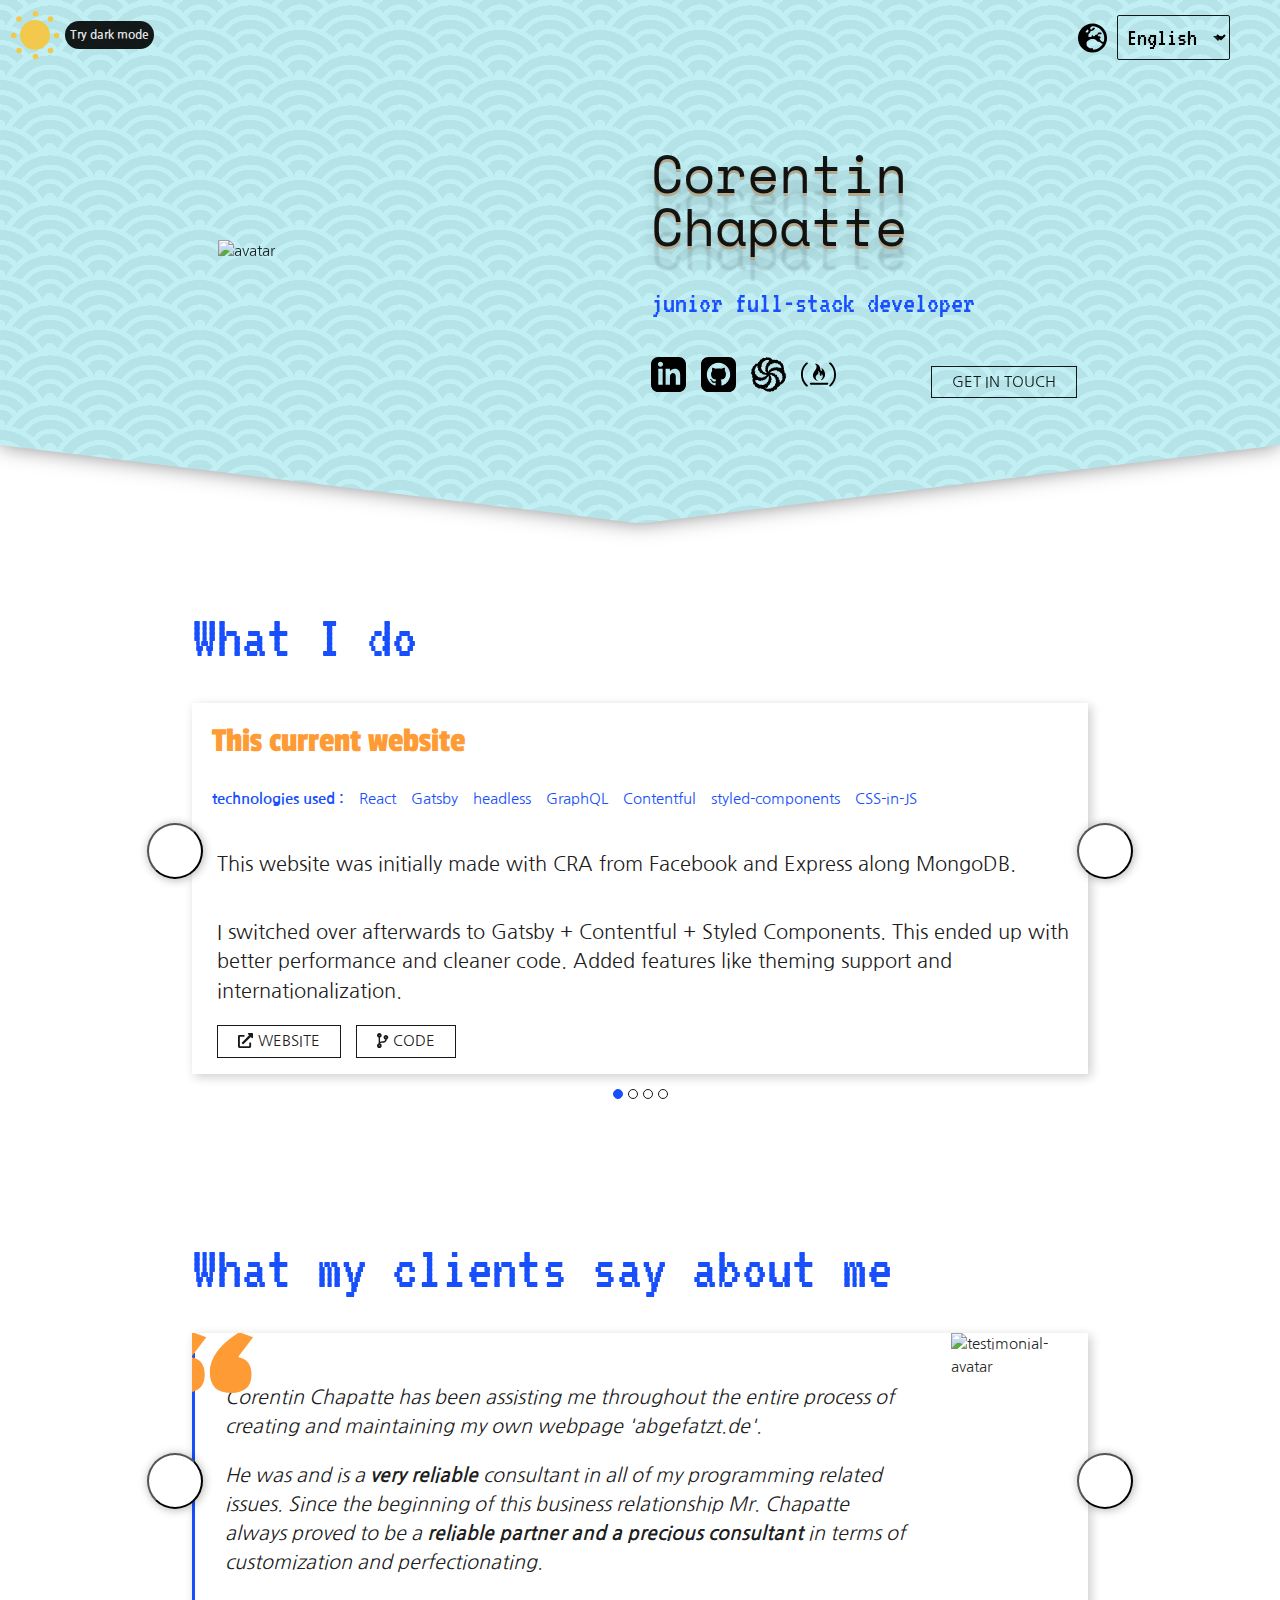
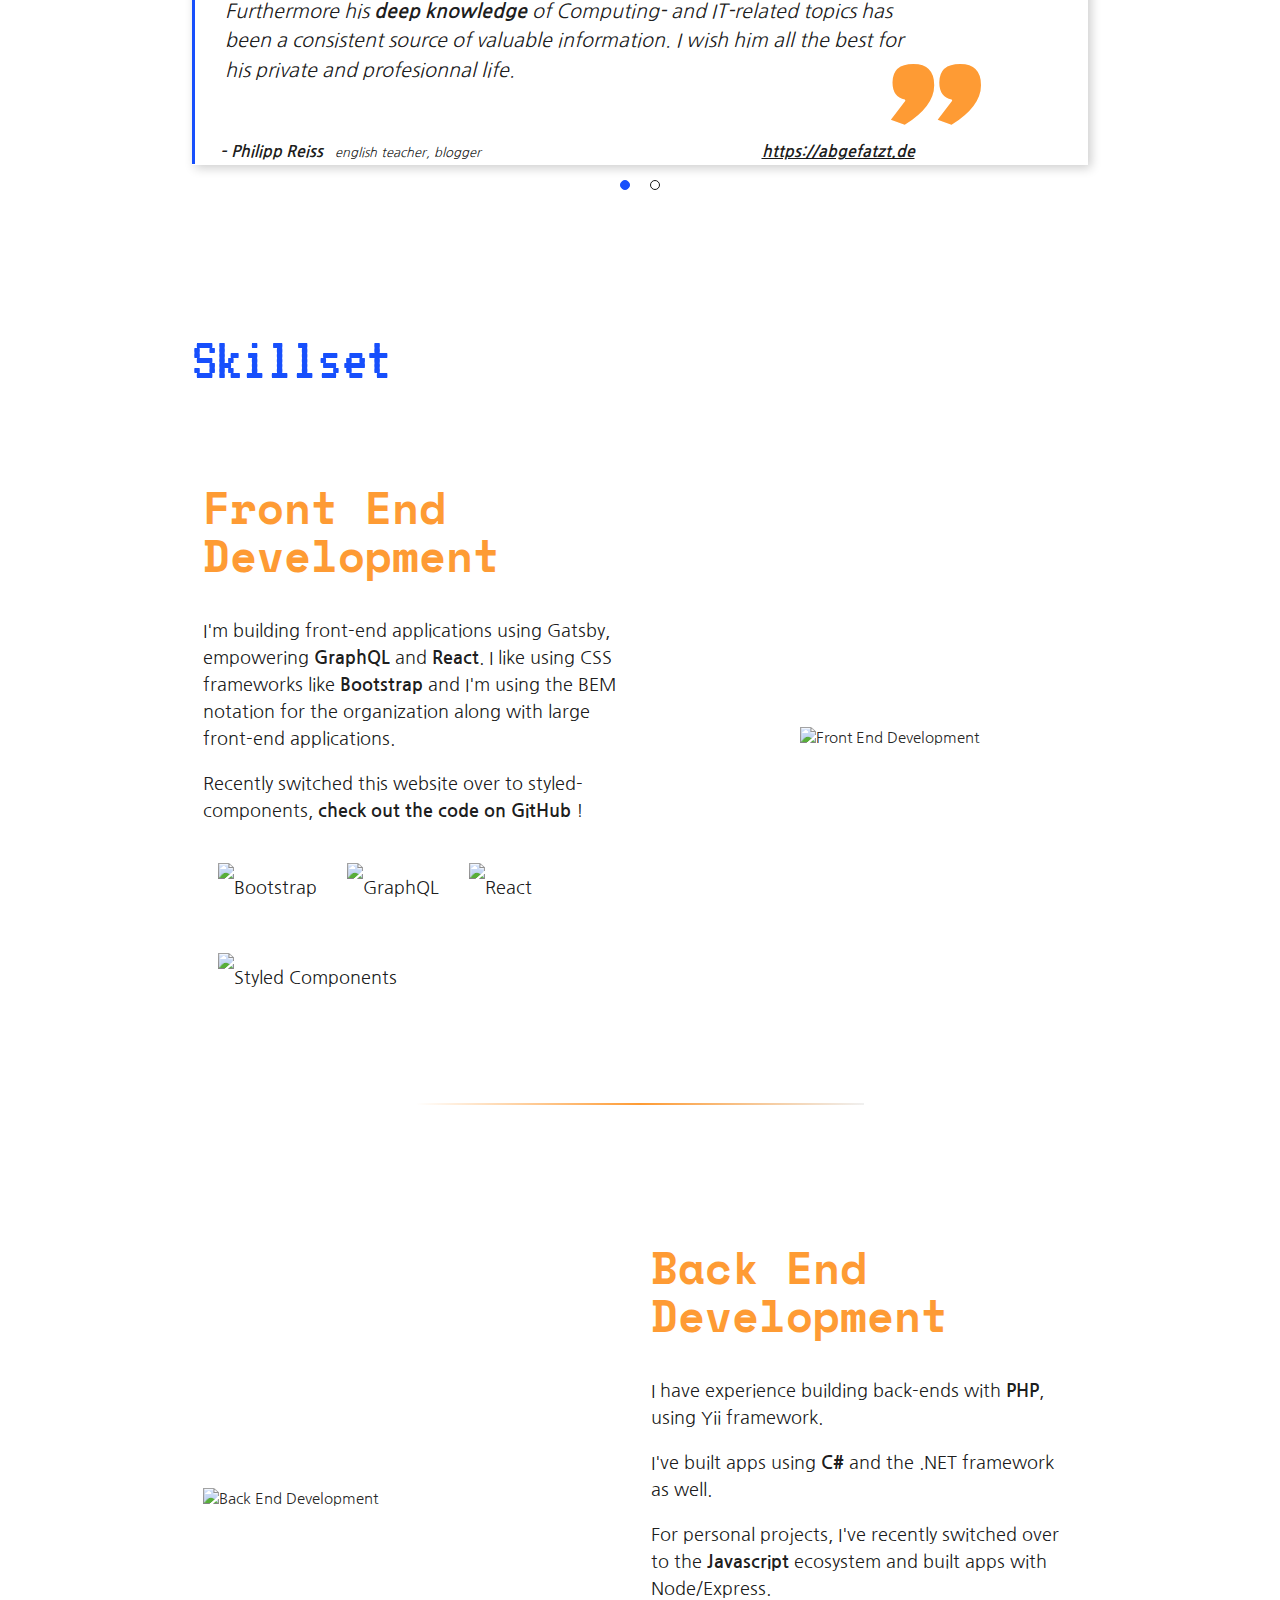
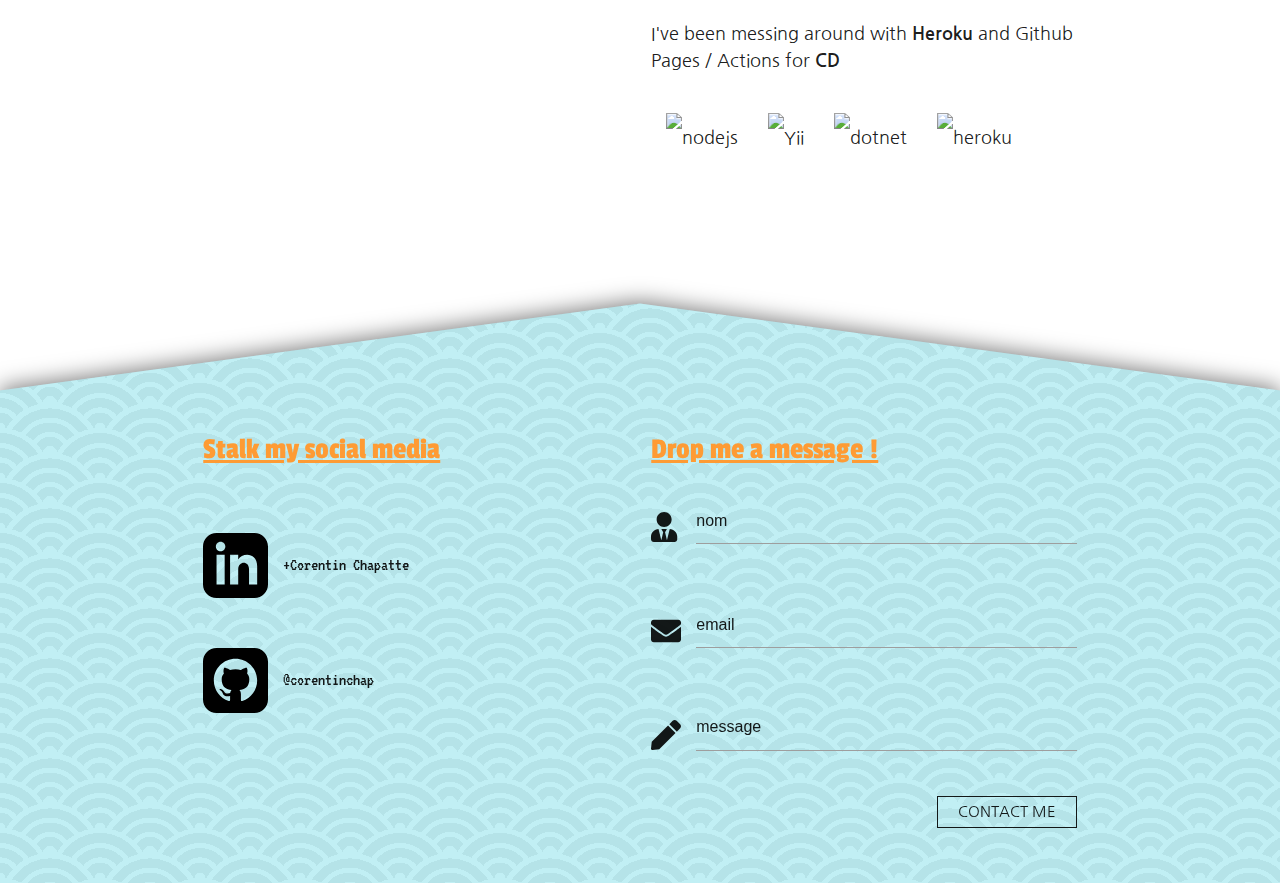
==== commit 3d33814c: "Updates" ====
--- a/index.html
+++ b/index.html
@@ -9,8 +9,8 @@
  * Copyright 2014 Alfiana E. Sibuea and other contributors
  * Released under the MIT license
  * https://github.com/fians/Waves/blob/master/LICENSE
- */.dropdown-trigger,.waves-effect{cursor:pointer}.waves-effect{position:relative;display:inline-block;overflow:hidden;-webkit-user-select:none;-ms-user-select:none;user-select:none;-webkit-tap-highlight-color:transparent;vertical-align:middle;z-index:1;transition:.3s ease-out}.waves-effect .waves-ripple{position:absolute;border-radius:50%;width:20px;height:20px;margin-top:-10px;margin-left:-10px;opacity:0;background:rgba(0,0,0,.2);transition:all .7s ease-out;transition-property:transform,opacity;transform:scale(0);pointer-events:none}.waves-effect.waves-light .waves-ripple{background-color:hsla(0,0%,100%,.45)}.waves-effect.waves-red .waves-ripple{background-color:rgba(244,67,54,.7)}.waves-effect.waves-yellow .waves-ripple{background-color:rgba(255,235,59,.7)}.waves-effect.waves-orange .waves-ripple{background-color:rgba(255,152,0,.7)}.waves-effect.waves-purple .waves-ripple{background-color:rgba(156,39,176,.7)}.waves-effect.waves-green .waves-ripple{background-color:rgba(76,175,80,.7)}.waves-effect.waves-teal .waves-ripple{background-color:rgba(0,150,136,.7)}.waves-effect input[type=button],.waves-effect input[type=reset],.waves-effect input[type=submit]{border:0;font-style:normal;font-size:inherit;text-transform:inherit;background:none}.waves-effect img{position:relative;z-index:-1}.waves-notransition{transition:none!important}.waves-circle{transform:translateZ(0);-webkit-mask-image:-webkit-radial-gradient(circle,#fff 100%,#000 0)}.waves-input-wrapper{border-radius:.2em;vertical-align:bottom}.waves-input-wrapper .waves-button-input{position:relative;top:0;left:0;z-index:1}.waves-circle{text-align:center;width:2.5em;height:2.5em;line-height:2.5em;border-radius:50%;-webkit-mask-image:none}.waves-block{display:block}.waves-effect .waves-ripple{z-index:-1}.modal{display:none;position:fixed;left:0;right:0;background-color:#fafafa;padding:0;max-height:70%;width:55%;margin:auto;overflow-y:auto;border-radius:2px;will-change:top,opacity}.modal:focus{outline:none}@media only screen and (max-width:992px){.modal{width:80%}}.modal h1,.modal h2,.modal h3,.modal h4{margin-top:0}.modal .modal-content{padding:24px}.modal .modal-close{cursor:pointer}.modal .modal-footer{border-radius:0 0 2px 2px;background-color:#fafafa;padding:4px 6px;height:56px;width:100%;text-align:right}.modal .modal-footer .btn,.modal .modal-footer .btn-flat,.modal .modal-footer .btn-large,.modal .modal-footer .btn-small{margin:6px 0}.modal-overlay{position:fixed;z-index:999;top:-25%;left:0;bottom:0;right:0;height:125%;width:100%;background:#000;display:none;will-change:opacity}.modal.modal-fixed-footer{padding:0;height:70%}.modal.modal-fixed-footer .modal-content{position:absolute;height:calc(100% - 56px);max-height:100%;width:100%;overflow-y:auto}.modal.modal-fixed-footer .modal-footer{border-top:1px solid rgba(0,0,0,.1);position:absolute;bottom:0}.modal.bottom-sheet{top:auto;bottom:-100%;margin:0;width:100%;max-height:45%;border-radius:0;will-change:bottom,opacity}.collapsible{border-top:1px solid #ddd;border-right:1px solid #ddd;border-left:1px solid #ddd;margin:.5rem 0 1rem}.collapsible-header{display:flex;cursor:pointer;-webkit-tap-highlight-color:transparent;line-height:1.5;padding:1rem;background-color:#fff;border-bottom:1px solid #ddd}.collapsible-header:focus{outline:0}.collapsible-header i{width:2rem;font-size:1.6rem;display:inline-block;text-align:center;margin-right:1rem}.keyboard-focused .collapsible-header:focus{background-color:#eee}.collapsible-body{display:none;border-bottom:1px solid #ddd;box-sizing:border-box;padding:2rem}.sidenav .collapsible,.sidenav.fixed .collapsible{border:none;box-shadow:none}.sidenav .collapsible li,.sidenav.fixed .collapsible li{padding:0}.sidenav .collapsible-header,.sidenav.fixed .collapsible-header{background-color:transparent;border:none;line-height:inherit;height:inherit;padding:0 16px}.sidenav .collapsible-header:hover,.sidenav.fixed .collapsible-header:hover{background-color:rgba(0,0,0,.05)}.sidenav .collapsible-header i,.sidenav.fixed .collapsible-header i{line-height:inherit}.sidenav .collapsible-body,.sidenav.fixed .collapsible-body{border:0;background-color:#fff}.sidenav .collapsible-body li a,.sidenav.fixed .collapsible-body li a{padding:0 23.5px 0 31px}.collapsible.popout{border:none;box-shadow:none}.collapsible.popout>li{box-shadow:0 2px 5px 0 rgba(0,0,0,.16),0 2px 10px 0 rgba(0,0,0,.12);margin:0 24px;transition:margin .35s cubic-bezier(.25,.46,.45,.94)}.collapsible.popout>li.active{box-shadow:0 5px 11px 0 rgba(0,0,0,.18),0 4px 15px 0 rgba(0,0,0,.15);margin:16px 0}.chip{display:inline-block;height:32px;font-size:13px;font-weight:500;color:rgba(0,0,0,.6);line-height:32px;padding:0 12px;border-radius:16px;background-color:#e4e4e4;margin-bottom:5px;margin-right:5px}.chip:focus{outline:none;background-color:#26a69a;color:#fff}.chip>img{float:left;margin:0 8px 0 -12px;height:32px;width:32px;border-radius:50%}.chip .close{cursor:pointer;float:right;font-size:16px;line-height:32px;padding-left:8px}.chips{border:none;border-bottom:1px solid #9e9e9e;box-shadow:none;margin:0 0 8px;min-height:45px;outline:none;transition:all .3s}.chips.focus{border-bottom:1px solid #26a69a;box-shadow:0 1px 0 0 #26a69a}.chips:hover{cursor:text}.chips .input{background:none;border:0;color:rgba(0,0,0,.6);display:inline-block;font-size:16px;height:3rem;line-height:32px;outline:0;margin:0;padding:0!important;width:120px!important}.chips .input:focus{border:0!important;box-shadow:none!important}.chips .autocomplete-content{margin-top:0;margin-bottom:0}.prefix~.chips{margin-left:3rem;width:92%;width:calc(100% - 3rem)}.chips:empty~label{font-size:.8rem;transform:translateY(-140%)}.materialboxed{display:block;cursor:zoom-in;position:relative;transition:opacity .4s;-webkit-backface-visibility:hidden}.materialboxed:hover:not(.active){opacity:.8}.materialboxed.active{cursor:zoom-out}#materialbox-overlay{top:0;right:0;background-color:#292929;will-change:opacity}#materialbox-overlay,.materialbox-caption{position:fixed;bottom:0;left:0;z-index:1000}.materialbox-caption{display:none;color:#fff;line-height:50px;width:100%;text-align:center;padding:0 15%;height:50px;-webkit-font-smoothing:antialiased}select:focus{outline:1px solid #c9f3ef}button:focus{outline:none;background-color:#2ab7a9}label{font-size:.8rem;color:#9e9e9e}::-webkit-input-placeholder{color:#d1d1d1}:-ms-input-placeholder{color:#d1d1d1}::-ms-input-placeholder{color:#d1d1d1}::placeholder{color:#d1d1d1}input:not([type]),input[type=date]:not(.browser-default),input[type=datetime-local]:not(.browser-default),input[type=datetime]:not(.browser-default),input[type=email]:not(.browser-default),input[type=number]:not(.browser-default),input[type=password]:not(.browser-default),input[type=search]:not(.browser-default),input[type=tel]:not(.browser-default),input[type=text]:not(.browser-default),input[type=time]:not(.browser-default),input[type=url]:not(.browser-default),textarea.materialize-textarea{background-color:transparent;border:none;border-bottom:1px solid #9e9e9e;border-radius:0;outline:none;height:3rem;width:100%;font-size:16px;margin:0 0 8px;padding:0;box-shadow:none;box-sizing:content-box;transition:box-shadow .3s,border .3s}input:not([type]):disabled,input:not([type])[readonly=readonly],input[type=date]:not(.browser-default):disabled,input[type=date]:not(.browser-default)[readonly=readonly],input[type=datetime-local]:not(.browser-default):disabled,input[type=datetime-local]:not(.browser-default)[readonly=readonly],input[type=datetime]:not(.browser-default):disabled,input[type=datetime]:not(.browser-default)[readonly=readonly],input[type=email]:not(.browser-default):disabled,input[type=email]:not(.browser-default)[readonly=readonly],input[type=number]:not(.browser-default):disabled,input[type=number]:not(.browser-default)[readonly=readonly],input[type=password]:not(.browser-default):disabled,input[type=password]:not(.browser-default)[readonly=readonly],input[type=search]:not(.browser-default):disabled,input[type=search]:not(.browser-default)[readonly=readonly],input[type=tel]:not(.browser-default):disabled,input[type=tel]:not(.browser-default)[readonly=readonly],input[type=text]:not(.browser-default):disabled,input[type=text]:not(.browser-default)[readonly=readonly],input[type=time]:not(.browser-default):disabled,input[type=time]:not(.browser-default)[readonly=readonly],input[type=url]:not(.browser-default):disabled,input[type=url]:not(.browser-default)[readonly=readonly],textarea.materialize-textarea:disabled,textarea.materialize-textarea[readonly=readonly]{color:rgba(0,0,0,.42);border-bottom:1px dotted rgba(0,0,0,.42)}input:not([type]):disabled+label,input:not([type])[readonly=readonly]+label,input[type=date]:not(.browser-default):disabled+label,input[type=date]:not(.browser-default)[readonly=readonly]+label,input[type=datetime-local]:not(.browser-default):disabled+label,input[type=datetime-local]:not(.browser-default)[readonly=readonly]+label,input[type=datetime]:not(.browser-default):disabled+label,input[type=datetime]:not(.browser-default)[readonly=readonly]+label,input[type=email]:not(.browser-default):disabled+label,input[type=email]:not(.browser-default)[readonly=readonly]+label,input[type=number]:not(.browser-default):disabled+label,input[type=number]:not(.browser-default)[readonly=readonly]+label,input[type=password]:not(.browser-default):disabled+label,input[type=password]:not(.browser-default)[readonly=readonly]+label,input[type=search]:not(.browser-default):disabled+label,input[type=search]:not(.browser-default)[readonly=readonly]+label,input[type=tel]:not(.browser-default):disabled+label,input[type=tel]:not(.browser-default)[readonly=readonly]+label,input[type=text]:not(.browser-default):disabled+label,input[type=text]:not(.browser-default)[readonly=readonly]+label,input[type=time]:not(.browser-default):disabled+label,input[type=time]:not(.browser-default)[readonly=readonly]+label,input[type=url]:not(.browser-default):disabled+label,input[type=url]:not(.browser-default)[readonly=readonly]+label,textarea.materialize-textarea:disabled+label,textarea.materialize-textarea[readonly=readonly]+label{color:rgba(0,0,0,.42)}input:not([type]):focus:not([readonly]),input[type=date]:not(.browser-default):focus:not([readonly]),input[type=datetime-local]:not(.browser-default):focus:not([readonly]),input[type=datetime]:not(.browser-default):focus:not([readonly]),input[type=email]:not(.browser-default):focus:not([readonly]),input[type=number]:not(.browser-default):focus:not([readonly]),input[type=password]:not(.browser-default):focus:not([readonly]),input[type=search]:not(.browser-default):focus:not([readonly]),input[type=tel]:not(.browser-default):focus:not([readonly]),input[type=text]:not(.browser-default):focus:not([readonly]),input[type=time]:not(.browser-default):focus:not([readonly]),input[type=url]:not(.browser-default):focus:not([readonly]),textarea.materialize-textarea:focus:not([readonly]){border-bottom:1px solid #26a69a;box-shadow:0 1px 0 0 #26a69a}input:not([type]):focus:not([readonly])+label,input[type=date]:not(.browser-default):focus:not([readonly])+label,input[type=datetime-local]:not(.browser-default):focus:not([readonly])+label,input[type=datetime]:not(.browser-default):focus:not([readonly])+label,input[type=email]:not(.browser-default):focus:not([readonly])+label,input[type=number]:not(.browser-default):focus:not([readonly])+label,input[type=password]:not(.browser-default):focus:not([readonly])+label,input[type=search]:not(.browser-default):focus:not([readonly])+label,input[type=tel]:not(.browser-default):focus:not([readonly])+label,input[type=text]:not(.browser-default):focus:not([readonly])+label,input[type=time]:not(.browser-default):focus:not([readonly])+label,input[type=url]:not(.browser-default):focus:not([readonly])+label,textarea.materialize-textarea:focus:not([readonly])+label{color:#26a69a}input:not([type]):focus.valid~label,input[type=date]:not(.browser-default):focus.valid~label,input[type=datetime-local]:not(.browser-default):focus.valid~label,input[type=datetime]:not(.browser-default):focus.valid~label,input[type=email]:not(.browser-default):focus.valid~label,input[type=number]:not(.browser-default):focus.valid~label,input[type=password]:not(.browser-default):focus.valid~label,input[type=search]:not(.browser-default):focus.valid~label,input[type=tel]:not(.browser-default):focus.valid~label,input[type=text]:not(.browser-default):focus.valid~label,input[type=time]:not(.browser-default):focus.valid~label,input[type=url]:not(.browser-default):focus.valid~label,textarea.materialize-textarea:focus.valid~label{color:#4caf50}input:not([type]):focus.invalid~label,input[type=date]:not(.browser-default):focus.invalid~label,input[type=datetime-local]:not(.browser-default):focus.invalid~label,input[type=datetime]:not(.browser-default):focus.invalid~label,input[type=email]:not(.browser-default):focus.invalid~label,input[type=number]:not(.browser-default):focus.invalid~label,input[type=password]:not(.browser-default):focus.invalid~label,input[type=search]:not(.browser-default):focus.invalid~label,input[type=tel]:not(.browser-default):focus.invalid~label,input[type=text]:not(.browser-default):focus.invalid~label,input[type=time]:not(.browser-default):focus.invalid~label,input[type=url]:not(.browser-default):focus.invalid~label,textarea.materialize-textarea:focus.invalid~label{color:#f44336}input:not([type]).validate+label,input[type=date]:not(.browser-default).validate+label,input[type=datetime-local]:not(.browser-default).validate+label,input[type=datetime]:not(.browser-default).validate+label,input[type=email]:not(.browser-default).validate+label,input[type=number]:not(.browser-default).validate+label,input[type=password]:not(.browser-default).validate+label,input[type=search]:not(.browser-default).validate+label,input[type=tel]:not(.browser-default).validate+label,input[type=text]:not(.browser-default).validate+label,input[type=time]:not(.browser-default).validate+label,input[type=url]:not(.browser-default).validate+label,textarea.materialize-textarea.validate+label{width:100%}.select-wrapper.valid>input.select-dropdown,input.valid:not([type]),input.valid:not([type]):focus,input.valid[type=date]:not(.browser-default),input.valid[type=date]:not(.browser-default):focus,input.valid[type=datetime-local]:not(.browser-default),input.valid[type=datetime-local]:not(.browser-default):focus,input.valid[type=datetime]:not(.browser-default),input.valid[type=datetime]:not(.browser-default):focus,input.valid[type=email]:not(.browser-default),input.valid[type=email]:not(.browser-default):focus,input.valid[type=number]:not(.browser-default),input.valid[type=number]:not(.browser-default):focus,input.valid[type=password]:not(.browser-default),input.valid[type=password]:not(.browser-default):focus,input.valid[type=search]:not(.browser-default),input.valid[type=search]:not(.browser-default):focus,input.valid[type=tel]:not(.browser-default),input.valid[type=tel]:not(.browser-default):focus,input.valid[type=text]:not(.browser-default),input.valid[type=text]:not(.browser-default):focus,input.valid[type=time]:not(.browser-default),input.valid[type=time]:not(.browser-default):focus,input.valid[type=url]:not(.browser-default),input.valid[type=url]:not(.browser-default):focus,textarea.materialize-textarea.valid,textarea.materialize-textarea.valid:focus{border-bottom:1px solid #4caf50;box-shadow:0 1px 0 0 #4caf50}.select-wrapper.invalid>input.select-dropdown,.select-wrapper.invalid>input.select-dropdown:focus,input.invalid:not([type]),input.invalid:not([type]):focus,input.invalid[type=date]:not(.browser-default),input.invalid[type=date]:not(.browser-default):focus,input.invalid[type=datetime-local]:not(.browser-default),input.invalid[type=datetime-local]:not(.browser-default):focus,input.invalid[type=datetime]:not(.browser-default),input.invalid[type=datetime]:not(.browser-default):focus,input.invalid[type=email]:not(.browser-default),input.invalid[type=email]:not(.browser-default):focus,input.invalid[type=number]:not(.browser-default),input.invalid[type=number]:not(.browser-default):focus,input.invalid[type=password]:not(.browser-default),input.invalid[type=password]:not(.browser-default):focus,input.invalid[type=search]:not(.browser-default),input.invalid[type=search]:not(.browser-default):focus,input.invalid[type=tel]:not(.browser-default),input.invalid[type=tel]:not(.browser-default):focus,input.invalid[type=text]:not(.browser-default),input.invalid[type=text]:not(.browser-default):focus,input.invalid[type=time]:not(.browser-default),input.invalid[type=time]:not(.browser-default):focus,input.invalid[type=url]:not(.browser-default),input.invalid[type=url]:not(.browser-default):focus,textarea.materialize-textarea.invalid,textarea.materialize-textarea.invalid:focus{border-bottom:1px solid #f44336;box-shadow:0 1px 0 0 #f44336}.select-wrapper.invalid~.helper-text[data-error],.select-wrapper.valid .helper-text[data-success],input:not([type]).invalid~.helper-text[data-error],input:not([type]).valid~.helper-text[data-success],input:not([type]):focus.invalid~.helper-text[data-error],input:not([type]):focus.valid~.helper-text[data-success],input[type=date]:not(.browser-default).invalid~.helper-text[data-error],input[type=date]:not(.browser-default).valid~.helper-text[data-success],input[type=date]:not(.browser-default):focus.invalid~.helper-text[data-error],input[type=date]:not(.browser-default):focus.valid~.helper-text[data-success],input[type=datetime-local]:not(.browser-default).invalid~.helper-text[data-error],input[type=datetime-local]:not(.browser-default).valid~.helper-text[data-success],input[type=datetime-local]:not(.browser-default):focus.invalid~.helper-text[data-error],input[type=datetime-local]:not(.browser-default):focus.valid~.helper-text[data-success],input[type=datetime]:not(.browser-default).invalid~.helper-text[data-error],input[type=datetime]:not(.browser-default).valid~.helper-text[data-success],input[type=datetime]:not(.browser-default):focus.invalid~.helper-text[data-error],input[type=datetime]:not(.browser-default):focus.valid~.helper-text[data-success],input[type=email]:not(.browser-default).invalid~.helper-text[data-error],input[type=email]:not(.browser-default).valid~.helper-text[data-success],input[type=email]:not(.browser-default):focus.invalid~.helper-text[data-error],input[type=email]:not(.browser-default):focus.valid~.helper-text[data-success],input[type=number]:not(.browser-default).invalid~.helper-text[data-error],input[type=number]:not(.browser-default).valid~.helper-text[data-success],input[type=number]:not(.browser-default):focus.invalid~.helper-text[data-error],input[type=number]:not(.browser-default):focus.valid~.helper-text[data-success],input[type=password]:not(.browser-default).invalid~.helper-text[data-error],input[type=password]:not(.browser-default).valid~.helper-text[data-success],input[type=password]:not(.browser-default):focus.invalid~.helper-text[data-error],input[type=password]:not(.browser-default):focus.valid~.helper-text[data-success],input[type=search]:not(.browser-default).invalid~.helper-text[data-error],input[type=search]:not(.browser-default).valid~.helper-text[data-success],input[type=search]:not(.browser-default):focus.invalid~.helper-text[data-error],input[type=search]:not(.browser-default):focus.valid~.helper-text[data-success],input[type=tel]:not(.browser-default).invalid~.helper-text[data-error],input[type=tel]:not(.browser-default).valid~.helper-text[data-success],input[type=tel]:not(.browser-default):focus.invalid~.helper-text[data-error],input[type=tel]:not(.browser-default):focus.valid~.helper-text[data-success],input[type=text]:not(.browser-default).invalid~.helper-text[data-error],input[type=text]:not(.browser-default).valid~.helper-text[data-success],input[type=text]:not(.browser-default):focus.invalid~.helper-text[data-error],input[type=text]:not(.browser-default):focus.valid~.helper-text[data-success],input[type=time]:not(.browser-default).invalid~.helper-text[data-error],input[type=time]:not(.browser-default).valid~.helper-text[data-success],input[type=time]:not(.browser-default):focus.invalid~.helper-text[data-error],input[type=time]:not(.browser-default):focus.valid~.helper-text[data-success],input[type=url]:not(.browser-default).invalid~.helper-text[data-error],input[type=url]:not(.browser-default).valid~.helper-text[data-success],input[type=url]:not(.browser-default):focus.invalid~.helper-text[data-error],input[type=url]:not(.browser-default):focus.valid~.helper-text[data-success],textarea.materialize-textarea.invalid~.helper-text[data-error],textarea.materialize-textarea.valid~.helper-text[data-success],textarea.materialize-textarea:focus.invalid~.helper-text[data-error],textarea.materialize-textarea:focus.valid~.helper-text[data-success]{color:transparent;-webkit-user-select:none;-ms-user-select:none;user-select:none;pointer-events:none}.select-wrapper.valid~.helper-text:after,input:not([type]).valid~.helper-text:after,input:not([type]):focus.valid~.helper-text:after,input[type=date]:not(.browser-default).valid~.helper-text:after,input[type=date]:not(.browser-default):focus.valid~.helper-text:after,input[type=datetime-local]:not(.browser-default).valid~.helper-text:after,input[type=datetime-local]:not(.browser-default):focus.valid~.helper-text:after,input[type=datetime]:not(.browser-default).valid~.helper-text:after,input[type=datetime]:not(.browser-default):focus.valid~.helper-text:after,input[type=email]:not(.browser-default).valid~.helper-text:after,input[type=email]:not(.browser-default):focus.valid~.helper-text:after,input[type=number]:not(.browser-default).valid~.helper-text:after,input[type=number]:not(.browser-default):focus.valid~.helper-text:after,input[type=password]:not(.browser-default).valid~.helper-text:after,input[type=password]:not(.browser-default):focus.valid~.helper-text:after,input[type=search]:not(.browser-default).valid~.helper-text:after,input[type=search]:not(.browser-default):focus.valid~.helper-text:after,input[type=tel]:not(.browser-default).valid~.helper-text:after,input[type=tel]:not(.browser-default):focus.valid~.helper-text:after,input[type=text]:not(.browser-default).valid~.helper-text:after,input[type=text]:not(.browser-default):focus.valid~.helper-text:after,input[type=time]:not(.browser-default).valid~.helper-text:after,input[type=time]:not(.browser-default):focus.valid~.helper-text:after,input[type=url]:not(.browser-default).valid~.helper-text:after,input[type=url]:not(.browser-default):focus.valid~.helper-text:after,textarea.materialize-textarea.valid~.helper-text:after,textarea.materialize-textarea:focus.valid~.helper-text:after{content:attr(data-success);color:#4caf50}.select-wrapper.invalid~.helper-text:after,input:not([type]).invalid~.helper-text:after,input:not([type]):focus.invalid~.helper-text:after,input[type=date]:not(.browser-default).invalid~.helper-text:after,input[type=date]:not(.browser-default):focus.invalid~.helper-text:after,input[type=datetime-local]:not(.browser-default).invalid~.helper-text:after,input[type=datetime-local]:not(.browser-default):focus.invalid~.helper-text:after,input[type=datetime]:not(.browser-default).invalid~.helper-text:after,input[type=datetime]:not(.browser-default):focus.invalid~.helper-text:after,input[type=email]:not(.browser-default).invalid~.helper-text:after,input[type=email]:not(.browser-default):focus.invalid~.helper-text:after,input[type=number]:not(.browser-default).invalid~.helper-text:after,input[type=number]:not(.browser-default):focus.invalid~.helper-text:after,input[type=password]:not(.browser-default).invalid~.helper-text:after,input[type=password]:not(.browser-default):focus.invalid~.helper-text:after,input[type=search]:not(.browser-default).invalid~.helper-text:after,input[type=search]:not(.browser-default):focus.invalid~.helper-text:after,input[type=tel]:not(.browser-default).invalid~.helper-text:after,input[type=tel]:not(.browser-default):focus.invalid~.helper-text:after,input[type=text]:not(.browser-default).invalid~.helper-text:after,input[type=text]:not(.browser-default):focus.invalid~.helper-text:after,input[type=time]:not(.browser-default).invalid~.helper-text:after,input[type=time]:not(.browser-default):focus.invalid~.helper-text:after,input[type=url]:not(.browser-default).invalid~.helper-text:after,input[type=url]:not(.browser-default):focus.invalid~.helper-text:after,textarea.materialize-textarea.invalid~.helper-text:after,textarea.materialize-textarea:focus.invalid~.helper-text:after{content:attr(data-error);color:#f44336}.select-wrapper+label:after,input:not([type])+label:after,input[type=date]:not(.browser-default)+label:after,input[type=datetime-local]:not(.browser-default)+label:after,input[type=datetime]:not(.browser-default)+label:after,input[type=email]:not(.browser-default)+label:after,input[type=number]:not(.browser-default)+label:after,input[type=password]:not(.browser-default)+label:after,input[type=search]:not(.browser-default)+label:after,input[type=tel]:not(.browser-default)+label:after,input[type=text]:not(.browser-default)+label:after,input[type=time]:not(.browser-default)+label:after,input[type=url]:not(.browser-default)+label:after,textarea.materialize-textarea+label:after{display:block;content:"";position:absolute;top:100%;left:0;opacity:0;transition:opacity .2s ease-out,color .2s ease-out}.input-field{position:relative;margin-top:1rem;margin-bottom:1rem}.input-field.inline{display:inline-block;vertical-align:middle;margin-left:5px}.input-field.inline .select-dropdown,.input-field.inline input{margin-bottom:1rem}.input-field.col label{left:.75rem}.input-field.col .prefix~.validate~label,.input-field.col .prefix~label{width:calc(100% - 4.5rem)}.input-field>label{color:#9e9e9e;position:absolute;top:0;left:0;font-size:1rem;cursor:text;transition:transform .2s ease-out,color .2s ease-out;transform-origin:0 100%;text-align:initial;transform:translateY(12px)}.input-field>label:not(.label-icon).active{transform:translateY(-14px) scale(.8);transform-origin:0 0}.input-field>input[type=date]:not(.browser-default)+label,.input-field>input[type=time]:not(.browser-default)+label,.input-field>input[type]:-webkit-autofill:not(.browser-default):not([type=search])+label{transform:translateY(-14px) scale(.8);transform-origin:0 0}.input-field .helper-text{position:relative;min-height:18px;display:block;font-size:12px;color:rgba(0,0,0,.54)}.input-field .helper-text:after{opacity:1;position:absolute;top:0;left:0}.input-field .prefix{position:absolute;width:3rem;font-size:2rem;transition:color .2s;top:.5rem}.input-field .prefix.active{color:#26a69a}.input-field .prefix~.autocomplete-content,.input-field .prefix~.helper-text,.input-field .prefix~.validate~label,.input-field .prefix~input,.input-field .prefix~label,.input-field .prefix~textarea{margin-left:3rem;width:92%;width:calc(100% - 3rem)}.input-field .prefix~label{margin-left:3rem}@media only screen and (max-width:992px){.input-field .prefix~input{width:86%;width:calc(100% - 3rem)}}@media only screen and (max-width:600px){.input-field .prefix~input{width:80%;width:calc(100% - 3rem)}}.input-field input[type=search]{display:block;line-height:inherit;transition:background-color .3s}.nav-wrapper .input-field input[type=search]{height:inherit;padding-left:4rem;width:calc(100% - 4rem);border:0;box-shadow:none}.input-field input[type=search]:focus:not(.browser-default){background-color:#fff;border:0;box-shadow:none;color:#444}.input-field input[type=search]:focus:not(.browser-default)+label i,.input-field input[type=search]:focus:not(.browser-default)~.material-icons,.input-field input[type=search]:focus:not(.browser-default)~.mdi-navigation-close{color:#444}.input-field input[type=search]+.label-icon{transform:none;left:1rem}.input-field input[type=search]~.material-icons,.input-field input[type=search]~.mdi-navigation-close{position:absolute;top:0;right:1rem;color:transparent;cursor:pointer;font-size:2rem;transition:color .3s}textarea{width:100%;height:3rem;background-color:transparent}textarea.materialize-textarea{line-height:normal;overflow-y:hidden;padding:.8rem 0;resize:none;min-height:3rem;box-sizing:border-box}.hiddendiv{visibility:hidden;white-space:pre-wrap;word-wrap:break-word;overflow-wrap:break-word;padding-top:1.2rem;position:absolute;top:0;z-index:-1}.autocomplete-content li .highlight{color:#444}.autocomplete-content li img{height:40px;width:40px;margin:5px 15px}.character-counter{min-height:18px}[type=radio]:checked,[type=radio]:not(:checked){position:absolute;opacity:0;pointer-events:none}[type=radio]:checked+span,[type=radio]:not(:checked)+span{position:relative;padding-left:35px;cursor:pointer;display:inline-block;height:25px;line-height:25px;font-size:1rem;transition:.28s ease;-webkit-user-select:none;-ms-user-select:none;user-select:none}[type=radio]+span:after,[type=radio]+span:before{content:"";position:absolute;left:0;top:0;margin:4px;width:16px;height:16px;z-index:0;transition:.28s ease}[type=radio].with-gap:checked+span:after,[type=radio].with-gap:checked+span:before,[type=radio]:checked+span:after,[type=radio]:checked+span:before,[type=radio]:not(:checked)+span:after,[type=radio]:not(:checked)+span:before{border-radius:50%}[type=radio]:not(:checked)+span:after,[type=radio]:not(:checked)+span:before{border:2px solid #5a5a5a}[type=radio]:not(:checked)+span:after{transform:scale(0)}[type=radio]:checked+span:before{border:2px solid transparent}[type=radio].with-gap:checked+span:after,[type=radio].with-gap:checked+span:before,[type=radio]:checked+span:after{border:2px solid #26a69a}[type=radio].with-gap:checked+span:after,[type=radio]:checked+span:after{background-color:#26a69a}[type=radio]:checked+span:after{transform:scale(1.02)}[type=radio].with-gap:checked+span:after{transform:scale(.5)}[type=radio].tabbed:focus+span:before{box-shadow:0 0 0 10px rgba(0,0,0,.1)}[type=radio].with-gap:disabled:checked+span:before{border:2px solid rgba(0,0,0,.42)}[type=radio].with-gap:disabled:checked+span:after{border:none;background-color:rgba(0,0,0,.42)}[type=radio]:disabled:checked+span:before,[type=radio]:disabled:not(:checked)+span:before{background-color:transparent;border-color:rgba(0,0,0,.42)}[type=radio]:disabled+span{color:rgba(0,0,0,.42)}[type=radio]:disabled:not(:checked)+span:before{border-color:rgba(0,0,0,.42)}[type=radio]:disabled:checked+span:after{background-color:rgba(0,0,0,.42);border-color:#949494}[type=checkbox]:checked,[type=checkbox]:not(:checked){position:absolute;opacity:0;pointer-events:none}[type=checkbox]+span:not(.lever){position:relative;padding-left:35px;cursor:pointer;display:inline-block;height:25px;line-height:25px;font-size:1rem;-webkit-user-select:none;-ms-user-select:none;user-select:none}[type=checkbox]+span:not(.lever):before,[type=checkbox]:not(.filled-in)+span:not(.lever):after{content:"";position:absolute;top:0;left:0;width:18px;height:18px;z-index:0;border:2px solid #5a5a5a;border-radius:1px;margin-top:3px;transition:.2s}[type=checkbox]:not(.filled-in)+span:not(.lever):after{border:0;transform:scale(0)}[type=checkbox]:not(:checked):disabled+span:not(.lever):before{border:none;background-color:rgba(0,0,0,.42)}[type=checkbox].tabbed:focus+span:not(.lever):after{transform:scale(1);border:0;border-radius:50%;box-shadow:0 0 0 10px rgba(0,0,0,.1);background-color:rgba(0,0,0,.1)}[type=checkbox]:checked+span:not(.lever):before{top:-4px;left:-5px;width:12px;height:22px;border-color:transparent #26a69a #26a69a transparent;border-style:solid;border-width:2px;transform:rotate(40deg);-webkit-backface-visibility:hidden;backface-visibility:hidden;transform-origin:100% 100%}[type=checkbox]:checked:disabled+span:before{border-right:2px solid rgba(0,0,0,.42);border-bottom:2px solid rgba(0,0,0,.42)}[type=checkbox]:indeterminate+span:not(.lever):before{top:-11px;left:-12px;width:10px;height:22px;border:none;border-right:2px solid #26a69a;transform:rotate(90deg);-webkit-backface-visibility:hidden;backface-visibility:hidden;transform-origin:100% 100%}[type=checkbox]:indeterminate:disabled+span:not(.lever):before{border-right:2px solid rgba(0,0,0,.42);background-color:transparent}[type=checkbox].filled-in+span:not(.lever):after{border-radius:2px}[type=checkbox].filled-in+span:not(.lever):after,[type=checkbox].filled-in+span:not(.lever):before{content:"";left:0;position:absolute;transition:border .25s,background-color .25s,width .2s .1s,height .2s .1s,top .2s .1s,left .2s .1s;z-index:1}[type=checkbox].filled-in:not(:checked)+span:not(.lever):before{width:0;height:0;border:3px solid transparent;left:6px;top:10px;transform:rotate(37deg);transform-origin:100% 100%}[type=checkbox].filled-in:not(:checked)+span:not(.lever):after{height:20px;width:20px;background-color:transparent;border:2px solid #5a5a5a;top:0;z-index:0}[type=checkbox].filled-in:checked+span:not(.lever):before{top:0;left:1px;width:8px;height:13px;border-color:transparent #fff #fff transparent;border-style:solid;border-width:2px;transform:rotate(37deg);transform-origin:100% 100%}[type=checkbox].filled-in:checked+span:not(.lever):after{top:0;width:20px;height:20px;border:2px solid #26a69a;background-color:#26a69a;z-index:0}[type=checkbox].filled-in.tabbed:focus+span:not(.lever):after{border-radius:2px;border-color:#5a5a5a;background-color:rgba(0,0,0,.1)}[type=checkbox].filled-in.tabbed:checked:focus+span:not(.lever):after{border-radius:2px;background-color:#26a69a;border-color:#26a69a}[type=checkbox].filled-in:disabled:not(:checked)+span:not(.lever):before{background-color:transparent;border:2px solid transparent}[type=checkbox].filled-in:disabled:not(:checked)+span:not(.lever):after{border-color:transparent;background-color:#949494}[type=checkbox].filled-in:disabled:checked+span:not(.lever):before{background-color:transparent}[type=checkbox].filled-in:disabled:checked+span:not(.lever):after{background-color:#949494;border-color:#949494}.switch,.switch *{-webkit-tap-highlight-color:transparent;-webkit-user-select:none;-ms-user-select:none;user-select:none}.switch label{cursor:pointer}.switch label input[type=checkbox]{opacity:0;width:0;height:0}.switch label input[type=checkbox]:checked+.lever{background-color:#84c7c1}.switch label input[type=checkbox]:checked+.lever:after,.switch label input[type=checkbox]:checked+.lever:before{left:18px}.switch label input[type=checkbox]:checked+.lever:after{background-color:#26a69a}.switch label .lever{content:"";display:inline-block;position:relative;width:36px;height:14px;background-color:rgba(0,0,0,.38);border-radius:15px;transition:background .3s ease;vertical-align:middle;margin:0 16px}.switch label .lever:after,.switch label .lever:before{content:"";position:absolute;display:inline-block;width:20px;height:20px;border-radius:50%;left:0;top:-3px;transition:left .3s ease,background .3s ease,box-shadow .1s ease,transform .1s ease}.switch label .lever:before{background-color:rgba(38,166,154,.15)}.switch label .lever:after{background-color:#f1f1f1;box-shadow:0 3px 1px -2px rgba(0,0,0,.2),0 2px 2px 0 rgba(0,0,0,.14),0 1px 5px 0 rgba(0,0,0,.12)}input[type=checkbox]:checked:not(:disabled).tabbed:focus~.lever:before,input[type=checkbox]:checked:not(:disabled)~.lever:active:before{transform:scale(2.4);background-color:rgba(38,166,154,.15)}input[type=checkbox]:not(:disabled).tabbed:focus~.lever:before,input[type=checkbox]:not(:disabled)~.lever:active:before{transform:scale(2.4);background-color:rgba(0,0,0,.08)}.switch input[type=checkbox][disabled]+.lever{cursor:default;background-color:rgba(0,0,0,.12)}.switch label input[type=checkbox][disabled]+.lever:after,.switch label input[type=checkbox][disabled]:checked+.lever:after{background-color:#949494}select{display:none}select.browser-default{display:block}select{background-color:hsla(0,0%,100%,.9);width:100%;padding:5px;border:1px solid #f2f2f2;border-radius:2px;height:3rem}.select-label{position:absolute}.select-wrapper{position:relative}.select-wrapper.invalid+label,.select-wrapper.valid+label{width:100%;pointer-events:none}.select-wrapper input.select-dropdown{position:relative;cursor:pointer;background-color:transparent;border:none;border-bottom:1px solid #9e9e9e;outline:none;height:3rem;line-height:3rem;width:100%;font-size:16px;margin:0 0 8px;padding:0;display:block;-webkit-user-select:none;-ms-user-select:none;user-select:none;z-index:1}.select-wrapper input.select-dropdown:focus{border-bottom:1px solid #26a69a}.select-wrapper .caret{position:absolute;right:0;top:0;bottom:0;margin:auto 0;z-index:0;fill:rgba(0,0,0,.87)}.select-wrapper+label{position:absolute;top:-26px;font-size:.8rem}.select-wrapper.disabled+label,select:disabled{color:rgba(0,0,0,.42)}.select-wrapper.disabled .caret{fill:rgba(0,0,0,.42)}.select-wrapper input.select-dropdown:disabled{color:rgba(0,0,0,.42);cursor:default;-webkit-user-select:none;-ms-user-select:none;user-select:none}.select-wrapper i{color:rgba(0,0,0,.3)}.select-dropdown li.disabled,.select-dropdown li.disabled>span,.select-dropdown li.optgroup{color:rgba(0,0,0,.3);background-color:transparent}.select-dropdown.dropdown-content li:hover,body.keyboard-focused .select-dropdown.dropdown-content li:focus{background-color:rgba(0,0,0,.08)}.select-dropdown.dropdown-content li.selected{background-color:rgba(0,0,0,.03)}.prefix~.select-wrapper{margin-left:3rem;width:92%;width:calc(100% - 3rem)}.prefix~label{margin-left:3rem}.select-dropdown li img{height:40px;width:40px;margin:5px 15px;float:right}.select-dropdown li.optgroup{border-top:1px solid #eee}.select-dropdown li.optgroup.selected>span{color:rgba(0,0,0,.7)}.select-dropdown li.optgroup>span{color:rgba(0,0,0,.4)}.select-dropdown li.optgroup~li.optgroup-option{padding-left:1rem}.file-field{position:relative}.file-field .file-path-wrapper{overflow:hidden;padding-left:10px}.file-field input.file-path{width:100%}.file-field .btn,.file-field .btn-large,.file-field .btn-small{float:left;height:3rem;line-height:3rem}.file-field span{cursor:pointer}.file-field input[type=file]{position:absolute;top:0;right:0;left:0;bottom:0;width:100%;margin:0;padding:0;font-size:20px;cursor:pointer;opacity:0;filter:alpha(opacity=0)}.file-field input[type=file]::-webkit-file-upload-button{display:none}.range-field{position:relative}input[type=range],input[type=range]+.thumb{cursor:pointer}input[type=range]{position:relative;background-color:transparent;border:none;outline:none;width:100%;margin:15px 0;padding:0}input[type=range]:focus{outline:none}input[type=range]+.thumb{position:absolute;top:10px;left:0;border:none;height:0;width:0;border-radius:50%;background-color:#26a69a;margin-left:7px;transform-origin:50% 50%;transform:rotate(-45deg)}input[type=range]+.thumb .value{display:block;width:30px;text-align:center;color:#26a69a;font-size:0;transform:rotate(45deg)}input[type=range]+.thumb.active{border-radius:50% 50% 50% 0}input[type=range]+.thumb.active .value{color:#fff;margin-left:-1px;margin-top:8px;font-size:10px}input[type=range]{-webkit-appearance:none}input[type=range]::-webkit-slider-runnable-track{height:3px;background:#c2c0c2;border:none}input[type=range]::-webkit-slider-thumb{border:none;height:14px;width:14px;border-radius:50%;background:#26a69a;-webkit-transition:box-shadow .3s;transition:box-shadow .3s;-webkit-appearance:none;background-color:#26a69a;transform-origin:50% 50%;margin:-5px 0 0}.keyboard-focused input[type=range]:focus:not(.active)::-webkit-slider-thumb{box-shadow:0 0 0 10px rgba(38,166,154,.26)}input[type=range]{border:1px solid #fff}input[type=range]::-moz-range-track{height:3px;background:#c2c0c2;border:none}input[type=range]::-moz-focus-inner{border:0}input[type=range]::-moz-range-thumb{border:none;height:14px;width:14px;border-radius:50%;background:#26a69a;-moz-transition:box-shadow .3s;transition:box-shadow .3s;margin-top:-5px}input[type=range]:-moz-focusring{outline:1px solid #fff;outline-offset:-1px}.keyboard-focused input[type=range]:focus:not(.active)::-moz-range-thumb{box-shadow:0 0 0 10px rgba(38,166,154,.26)}input[type=range]::-ms-track{height:3px;background:transparent;border-color:transparent;border-width:6px 0;color:transparent}input[type=range]::-ms-fill-lower{background:#777}input[type=range]::-ms-fill-upper{background:#ddd}input[type=range]::-ms-thumb{border:none;height:14px;width:14px;border-radius:50%;background:#26a69a;-ms-transition:box-shadow .3s;transition:box-shadow .3s}.keyboard-focused input[type=range]:focus:not(.active)::-ms-thumb{box-shadow:0 0 0 10px rgba(38,166,154,.26)}.table-of-contents.fixed{position:fixed}.table-of-contents li{padding:2px 0}.table-of-contents a{font-weight:300;color:#757575;padding-left:16px;height:1.5rem;line-height:1.5rem;letter-spacing:.4;display:inline-block}.table-of-contents a:hover{color:#a8a8a8;padding-left:15px;border-left:1px solid #ee6e73}.table-of-contents a.active{font-weight:500;padding-left:14px;border-left:2px solid #ee6e73}.sidenav{position:fixed;width:300px;left:0;top:0;margin:0;transform:translateX(-100%);height:calc(100% + 60px);height:100%;padding-bottom:60px;background-color:#fff;z-index:999;overflow-y:auto;will-change:transform;-webkit-backface-visibility:hidden;backface-visibility:hidden;transform:translateX(-105%)}.sidenav.right-aligned{right:0;transform:translateX(105%);left:auto;transform:translateX(100%)}.sidenav .collapsible{margin:0}.sidenav li{float:none;line-height:48px}.sidenav li.active{background-color:rgba(0,0,0,.05)}.sidenav li>a{color:rgba(0,0,0,.87);display:block;font-size:14px;font-weight:500;height:48px;line-height:48px;padding:0 32px}.sidenav li>a:hover{background-color:rgba(0,0,0,.05)}.sidenav li>a.btn,.sidenav li>a.btn-flat,.sidenav li>a.btn-floating,.sidenav li>a.btn-large,.sidenav li>a.btn-small{margin:10px 15px}.sidenav li>a.btn,.sidenav li>a.btn-floating,.sidenav li>a.btn-large,.sidenav li>a.btn-small{color:#fff}.sidenav li>a.btn-flat{color:#343434}.sidenav li>a.btn-large:hover,.sidenav li>a.btn-small:hover,.sidenav li>a.btn:hover{background-color:#2bbbad}.sidenav li>a.btn-floating:hover{background-color:#26a69a}.sidenav li>a>[class^=mdi-],.sidenav li>a>i,.sidenav li>a>i.material-icons,.sidenav li>a li>a>[class*=mdi-]{float:left;height:48px;line-height:48px;margin:0 32px 0 0;width:24px;color:rgba(0,0,0,.54)}.sidenav .divider{margin:8px 0 0}.sidenav .subheader{cursor:auto;pointer-events:none;color:rgba(0,0,0,.54);font-size:14px;font-weight:500;line-height:48px}.sidenav .subheader:hover{background-color:transparent}.sidenav .user-view{position:relative;padding:32px 32px 0;margin-bottom:8px}.sidenav .user-view>a{height:auto;padding:0}.sidenav .user-view>a:hover{background-color:transparent}.sidenav .user-view .background{overflow:hidden;position:absolute;top:0;right:0;bottom:0;left:0;z-index:-1}.sidenav .user-view .circle,.sidenav .user-view .email,.sidenav .user-view .name{display:block}.sidenav .user-view .circle{height:64px;width:64px}.sidenav .user-view .email,.sidenav .user-view .name{font-size:14px;line-height:24px}.sidenav .user-view .name{margin-top:16px;font-weight:500}.sidenav .user-view .email{padding-bottom:16px;font-weight:400}.drag-target{height:100%;width:10px;position:fixed;top:0;z-index:998}.drag-target.right-aligned{right:0}.sidenav.sidenav-fixed{left:0;transform:translateX(0);position:fixed}.sidenav.sidenav-fixed.right-aligned{right:0;left:auto}@media only screen and (max-width:992px){.sidenav.sidenav-fixed{transform:translateX(-105%)}.sidenav.sidenav-fixed.right-aligned{transform:translateX(105%)}.sidenav>a{padding:0 16px}.sidenav .user-view{padding:16px 16px 0}}.sidenav .collapsible-body>ul:not(.collapsible)>li.active,.sidenav.sidenav-fixed .collapsible-body>ul:not(.collapsible)>li.active{background-color:#ee6e73}.sidenav .collapsible-body>ul:not(.collapsible)>li.active a,.sidenav.sidenav-fixed .collapsible-body>ul:not(.collapsible)>li.active a{color:#fff}.sidenav .collapsible-body{padding:0}.sidenav-overlay{position:fixed;top:0;left:0;right:0;opacity:0;height:120vh;background-color:rgba(0,0,0,.5);z-index:997;display:none}.preloader-wrapper{display:inline-block;position:relative;width:50px;height:50px}.preloader-wrapper.small{width:36px;height:36px}.preloader-wrapper.big{width:64px;height:64px}.preloader-wrapper.active{animation:container-rotate 1568ms linear infinite}@keyframes container-rotate{to{transform:rotate(1turn)}}.spinner-layer{position:absolute;width:100%;height:100%;opacity:0;border-color:#26a69a}.spinner-blue,.spinner-blue-only{border-color:#4285f4}.spinner-red,.spinner-red-only{border-color:#db4437}.spinner-yellow,.spinner-yellow-only{border-color:#f4b400}.spinner-green,.spinner-green-only{border-color:#0f9d58}.active .spinner-layer.spinner-blue{animation:fill-unfill-rotate 5332ms cubic-bezier(.4,0,.2,1) infinite both,blue-fade-in-out 5332ms cubic-bezier(.4,0,.2,1) infinite both}.active .spinner-layer.spinner-red{animation:fill-unfill-rotate 5332ms cubic-bezier(.4,0,.2,1) infinite both,red-fade-in-out 5332ms cubic-bezier(.4,0,.2,1) infinite both}.active .spinner-layer.spinner-yellow{animation:fill-unfill-rotate 5332ms cubic-bezier(.4,0,.2,1) infinite both,yellow-fade-in-out 5332ms cubic-bezier(.4,0,.2,1) infinite both}.active .spinner-layer.spinner-green{animation:fill-unfill-rotate 5332ms cubic-bezier(.4,0,.2,1) infinite both,green-fade-in-out 5332ms cubic-bezier(.4,0,.2,1) infinite both}.active .spinner-layer,.active .spinner-layer.spinner-blue-only,.active .spinner-layer.spinner-green-only,.active .spinner-layer.spinner-red-only,.active .spinner-layer.spinner-yellow-only{opacity:1;animation:fill-unfill-rotate 5332ms cubic-bezier(.4,0,.2,1) infinite both}@keyframes fill-unfill-rotate{12.5%{transform:rotate(135deg)}25%{transform:rotate(270deg)}37.5%{transform:rotate(405deg)}50%{transform:rotate(540deg)}62.5%{transform:rotate(675deg)}75%{transform:rotate(810deg)}87.5%{transform:rotate(945deg)}to{transform:rotate(3turn)}}@keyframes blue-fade-in-out{0%{opacity:1}25%{opacity:1}26%{opacity:0}89%{opacity:0}90%{opacity:1}to{opacity:1}}@keyframes red-fade-in-out{0%{opacity:0}15%{opacity:0}25%{opacity:1}50%{opacity:1}51%{opacity:0}}@keyframes yellow-fade-in-out{0%{opacity:0}40%{opacity:0}50%{opacity:1}75%{opacity:1}76%{opacity:0}}@keyframes green-fade-in-out{0%{opacity:0}65%{opacity:0}75%{opacity:1}90%{opacity:1}to{opacity:0}}.gap-patch{position:absolute;top:0;left:45%;width:10%;height:100%;overflow:hidden;border-color:inherit}.gap-patch .circle{width:1000%;left:-450%}.circle-clipper{display:inline-block;position:relative;width:50%;height:100%;overflow:hidden;border-color:inherit}.circle-clipper .circle{width:200%;height:100%;border:3px solid;border-color:inherit;border-bottom-color:transparent!important;border-radius:50%;animation:none;position:absolute;top:0;right:0;bottom:0}.circle-clipper.left .circle{left:0;border-right-color:transparent!important;transform:rotate(129deg)}.circle-clipper.right .circle{left:-100%;border-left-color:transparent!important;transform:rotate(-129deg)}.active .circle-clipper.left .circle{animation:left-spin 1333ms cubic-bezier(.4,0,.2,1) infinite both}.active .circle-clipper.right .circle{animation:right-spin 1333ms cubic-bezier(.4,0,.2,1) infinite both}@keyframes left-spin{0%{transform:rotate(130deg)}50%{transform:rotate(-5deg)}to{transform:rotate(130deg)}}@keyframes right-spin{0%{transform:rotate(-130deg)}50%{transform:rotate(5deg)}to{transform:rotate(-130deg)}}#spinnerContainer.cooldown{animation:container-rotate 1568ms linear infinite,fade-out .4s cubic-bezier(.4,0,.2,1)}@keyframes fade-out{0%{opacity:1}to{opacity:0}}.slider{position:relative;height:400px;width:100%}.slider.fullscreen{height:100%;width:100%;position:absolute;top:0;left:0;right:0;bottom:0}.slider.fullscreen ul.slides{height:100%}.slider.fullscreen ul.indicators{z-index:2;bottom:30px}.slider .slides{background-color:#9e9e9e;margin:0;height:400px}.slider .slides li{opacity:0;position:absolute;top:0;left:0;z-index:1;width:100%;height:inherit;overflow:hidden}.slider .slides li img{height:100%;width:100%;background-size:cover;background-position:50%}.slider .slides li .caption{color:#fff;position:absolute;top:15%;left:15%;width:70%;opacity:0}.slider .slides li .caption p{color:#e0e0e0}.slider .slides li.active{z-index:2}.slider .indicators{position:absolute;text-align:center;left:0;right:0;bottom:0;margin:0}.slider .indicators .indicator-item{display:inline-block;position:relative;cursor:pointer;height:16px;width:16px;margin:0 12px;background-color:#e0e0e0;transition:background-color .3s;border-radius:50%}.slider .indicators .indicator-item.active{background-color:#4caf50}.carousel{overflow:hidden;position:relative;width:100%;height:400px;perspective:500px;transform-style:preserve-3d;transform-origin:0 50%}.carousel.carousel-slider{top:0;left:0}.carousel.carousel-slider .carousel-fixed-item{position:absolute;left:0;right:0;bottom:20px;z-index:1}.carousel.carousel-slider .carousel-fixed-item.with-indicators{bottom:68px}.carousel.carousel-slider .carousel-item{width:100%;height:100%;min-height:400px;position:absolute;top:0;left:0}.carousel.carousel-slider .carousel-item h2{font-size:24px;font-weight:500;line-height:32px}.carousel.carousel-slider .carousel-item p{font-size:15px}.carousel .carousel-item{visibility:hidden;width:200px;height:200px;position:absolute;top:0;left:0}.carousel .carousel-item>img{width:100%}.carousel .indicators{position:absolute;text-align:center;left:0;right:0;bottom:0;margin:0}.carousel .indicators .indicator-item{display:inline-block;position:relative;cursor:pointer;height:8px;width:8px;margin:24px 4px;background-color:hsla(0,0%,100%,.5);transition:background-color .3s;border-radius:50%}.carousel .indicators .indicator-item.active{background-color:#fff}.carousel .carousel-item:not(.active) .materialboxed,.carousel.scrolling .carousel-item .materialboxed{pointer-events:none}.tap-target-wrapper{width:800px;height:800px;position:fixed;z-index:1000;visibility:hidden;transition:visibility 0s .3s}.tap-target-wrapper.open{visibility:visible;transition:visibility 0s}.tap-target-wrapper.open .tap-target{transform:scale(1);opacity:.95;transition:transform .3s ease-in-out,opacity .3s ease-in-out}.tap-target-wrapper.open .tap-target-wave:before{transform:scale(1)}.tap-target-wrapper.open .tap-target-wave:after{visibility:visible;animation:pulse-animation 1s cubic-bezier(.24,0,.38,1) infinite;transition:opacity .3s,transform .3s,visibility 0s 1s}.tap-target{position:absolute;font-size:1rem;border-radius:50%;background-color:#ee6e73;box-shadow:0 20px 20px 0 rgba(0,0,0,.14),0 10px 50px 0 rgba(0,0,0,.12),0 30px 10px -20px rgba(0,0,0,.2);width:100%;height:100%;opacity:0;transform:scale(0);transition:transform .3s ease-in-out,opacity .3s ease-in-out}.tap-target-content{position:relative;display:table-cell}.tap-target-wave{position:absolute;border-radius:50%;z-index:10001}.tap-target-wave:after,.tap-target-wave:before{content:"";display:block;position:absolute;width:100%;height:100%;border-radius:50%;background-color:#fff}.tap-target-wave:before{transform:scale(0);transition:transform .3s}.tap-target-wave:after{visibility:hidden;transition:opacity .3s,transform .3s,visibility 0s;z-index:-1}.tap-target-origin{top:50%;left:50%;transform:translate(-50%,-50%);z-index:10002;position:absolute!important}.tap-target-origin:not(.btn):not(.btn-large):not(.btn-small),.tap-target-origin:not(.btn):not(.btn-large):not(.btn-small):hover{background:none}@media only screen and (max-width:600px){.tap-target,.tap-target-wrapper{width:600px;height:600px}}.pulse{overflow:visible;position:relative}.pulse:before{content:"";display:block;position:absolute;width:100%;height:100%;top:0;left:0;background-color:inherit;border-radius:inherit;transition:opacity .3s,transform .3s;animation:pulse-animation 1s cubic-bezier(.24,0,.38,1) infinite;z-index:-1}@keyframes pulse-animation{0%{opacity:1;transform:scale(1)}50%{opacity:0;transform:scale(1.5)}to{opacity:0;transform:scale(1.5)}}.datepicker-modal{max-width:325px;min-width:300px;max-height:none}.datepicker-container.modal-content{display:flex;flex-direction:column;padding:0}.datepicker-controls{display:flex;justify-content:space-between;width:280px;margin:0 auto}.datepicker-controls .selects-container{display:flex}.datepicker-controls .select-wrapper input{border-bottom:none;text-align:center;margin:0}.datepicker-controls .select-wrapper input:focus{border-bottom:none}.datepicker-controls .select-wrapper .caret{display:none}.datepicker-controls .select-year input{width:50px}.datepicker-controls .select-month input{width:70px}.month-next,.month-prev{margin-top:4px;cursor:pointer;background-color:transparent;border:none}.datepicker-date-display{flex:1 1 auto;background-color:#26a69a;color:#fff;padding:20px 22px;font-weight:500}.datepicker-date-display .year-text{display:block;font-size:1.5rem;line-height:25px;color:hsla(0,0%,100%,.7)}.datepicker-date-display .date-text{display:block;font-size:2.8rem;line-height:47px;font-weight:500}.datepicker-calendar-container{flex:2.5 1 auto}.datepicker-table{width:280px;font-size:1rem;margin:0 auto}.datepicker-table thead{border-bottom:none}.datepicker-table th{padding:10px 5px;text-align:center}.datepicker-table tr{border:none}.datepicker-table abbr{text-decoration:none;color:#999}.datepicker-table td{border-radius:50%;padding:0}.datepicker-table td.is-today{color:#26a69a}.datepicker-table td.is-selected{background-color:#26a69a;color:#fff}.datepicker-table td.is-disabled,.datepicker-table td.is-outside-current-month{color:rgba(0,0,0,.3);pointer-events:none}.datepicker-day-button{background-color:transparent;border:none;line-height:38px;display:block;width:100%;border-radius:50%;padding:0 5px;cursor:pointer;color:inherit}.datepicker-day-button:focus{background-color:rgba(43,161,150,.25)}.datepicker-footer{width:280px;margin:0 auto;padding-bottom:5px;display:flex;justify-content:space-between}.datepicker-cancel,.datepicker-clear,.datepicker-done,.datepicker-today{color:#26a69a;padding:0 1rem}.datepicker-clear{color:#f44336}@media only screen and (min-width:601px){.datepicker-modal{max-width:625px}.datepicker-container.modal-content{flex-direction:row}.datepicker-date-display{flex:0 1 270px}.datepicker-controls,.datepicker-footer,.datepicker-table{width:320px}.datepicker-day-button{line-height:44px}}.timepicker-modal{max-width:325px;max-height:none}.timepicker-container.modal-content{display:flex;flex-direction:column;padding:0}.text-primary{color:#fff}.timepicker-digital-display{flex:1 1 auto;background-color:#26a69a;padding:10px;font-weight:300}.timepicker-text-container{font-size:4rem;font-weight:700;text-align:center;color:hsla(0,0%,100%,.6);font-weight:400;position:relative;-webkit-user-select:none;-ms-user-select:none;user-select:none}.timepicker-span-am-pm div,.timepicker-span-hours,.timepicker-span-minutes{cursor:pointer}.timepicker-span-hours{margin-right:3px}.timepicker-span-minutes{margin-left:3px}.timepicker-display-am-pm{font-size:1.3rem;position:absolute;right:1rem;bottom:1rem;font-weight:400}.timepicker-analog-display{flex:2.5 1 auto}.timepicker-plate{background-color:#eee;border-radius:50%;width:270px;height:270px;overflow:visible;position:relative;margin:25px auto 5px;-webkit-user-select:none;-ms-user-select:none;user-select:none}.timepicker-canvas,.timepicker-dial{position:absolute;left:0;right:0;top:0;bottom:0}.timepicker-minutes{visibility:hidden}.timepicker-tick{border-radius:50%;color:rgba(0,0,0,.87);line-height:40px;text-align:center;width:40px;height:40px;position:absolute;cursor:pointer;font-size:15px}.timepicker-tick.active,.timepicker-tick:hover{background-color:rgba(38,166,154,.25)}.timepicker-dial{transition:transform .35s,opacity .35s}.timepicker-dial-out{opacity:0}.timepicker-dial-out.timepicker-hours{transform:scale(1.1)}.timepicker-dial-out.timepicker-minutes{transform:scale(.8)}.timepicker-canvas{transition:opacity 175ms}.timepicker-canvas line{stroke:#26a69a;stroke-width:4;stroke-linecap:round}.timepicker-canvas-out{opacity:.25}.timepicker-canvas-bearing,.timepicker-canvas-bg{stroke:none;fill:#26a69a}.timepicker-footer{margin:0 auto;padding:5px 1rem;display:flex;justify-content:space-between}.timepicker-clear{color:#f44336}.timepicker-close{color:#26a69a}.timepicker-clear,.timepicker-close{padding:0 20px}@media only screen and (min-width:601px){.timepicker-modal{max-width:600px}.timepicker-container.modal-content{flex-direction:row}.timepicker-text-container{top:32%}.timepicker-display-am-pm{position:relative;right:auto;bottom:auto;text-align:center;margin-top:1.2rem}}</style><meta name="generator" content="Gatsby 2.20.2"/><title data-react-helmet="true">Chapatte Co Portfolio</title><link data-react-helmet="true" rel="stylesheet" href="https://fonts.googleapis.com/css?family=Nanum+Gothic:400,700|Space+Mono|VT323|Passion+One&amp;display=swap&#x27;)"/><meta data-react-helmet="true" name="description" content="This is the personal portfolio of a junior full-stack developer"/><style data-styled="" data-styled-version="5.0.1"></style><link rel="icon" href="/icons/icon-48x48.png?v=fae4bd4f9b3a011e840a8153906409fa"/><link rel="manifest" href="/manifest.webmanifest"/><meta name="theme-color" content="#174ffc"/><link rel="apple-touch-icon" sizes="48x48" href="/icons/icon-48x48.png?v=fae4bd4f9b3a011e840a8153906409fa"/><link rel="apple-touch-icon" sizes="72x72" href="/icons/icon-72x72.png?v=fae4bd4f9b3a011e840a8153906409fa"/><link rel="apple-touch-icon" sizes="96x96" href="/icons/icon-96x96.png?v=fae4bd4f9b3a011e840a8153906409fa"/><link rel="apple-touch-icon" sizes="144x144" href="/icons/icon-144x144.png?v=fae4bd4f9b3a011e840a8153906409fa"/><link rel="apple-touch-icon" sizes="192x192" href="/icons/icon-192x192.png?v=fae4bd4f9b3a011e840a8153906409fa"/><link rel="apple-touch-icon" sizes="256x256" href="/icons/icon-256x256.png?v=fae4bd4f9b3a011e840a8153906409fa"/><link rel="apple-touch-icon" sizes="384x384" href="/icons/icon-384x384.png?v=fae4bd4f9b3a011e840a8153906409fa"/><link rel="apple-touch-icon" sizes="512x512" href="/icons/icon-512x512.png?v=fae4bd4f9b3a011e840a8153906409fa"/><link rel="preconnect dns-prefetch" href="https://www.google-analytics.com"/><link as="script" rel="preload" href="/webpack-runtime-f08fc9d5485f394cb177.js"/><link as="script" rel="preload" href="/app-21bf2a088290846a52db.js"/><link as="script" rel="preload" href="/styles-09026b9c93091a2112b7.js"/><link as="script" rel="preload" href="/commons-5dbdf02c1c5bfea55c12.js"/><link as="script" rel="preload" href="/component---src-pages-index-js-138375da33f755d46621.js"/><link as="fetch" rel="preload" href="/page-data\index\page-data.json" crossorigin="anonymous"/><link as="fetch" rel="preload" href="/page-data\app-data.json" crossorigin="anonymous"/></head><body><div id="___gatsby"><div style="outline:none" tabindex="-1" id="gatsby-focus-wrapper"><main class="Layout__LayoutWrapper-sc-1s6kdb2-0 ftjGHW landing"><div class="AboutWrapper__AboutSectionWrapper-uhsjq8-0 fXmzBL"><div class="LangSwitcher__LangSwitcherWrapper-sc-160fhj8-0 dFmtmW"><div class="input-field"><div class="select-wrapper"><svg aria-hidden="true" focusable="false" data-prefix="fas" data-icon="globe-europe" class="svg-inline--fa fa-globe-europe fa-w-16 fa-2x " role="img" xmlns="http://www.w3.org/2000/svg" viewBox="0 0 496 512" color="white"><path fill="currentColor" d="M248 8C111 8 0 119 0 256s111 248 248 248 248-111 248-248S385 8 248 8zm200 248c0 22.5-3.9 44.2-10.8 64.4h-20.3c-4.3 0-8.4-1.7-11.4-4.8l-32-32.6c-4.5-4.6-4.5-12.1.1-16.7l12.5-12.5v-8.7c0-3-1.2-5.9-3.3-8l-9.4-9.4c-2.1-2.1-5-3.3-8-3.3h-16c-6.2 0-11.3-5.1-11.3-11.3 0-3 1.2-5.9 3.3-8l9.4-9.4c2.1-2.1 5-3.3 8-3.3h32c6.2 0 11.3-5.1 11.3-11.3v-9.4c0-6.2-5.1-11.3-11.3-11.3h-36.7c-8.8 0-16 7.2-16 16v4.5c0 6.9-4.4 13-10.9 15.2l-31.6 10.5c-3.3 1.1-5.5 4.1-5.5 7.6v2.2c0 4.4-3.6 8-8 8h-16c-4.4 0-8-3.6-8-8s-3.6-8-8-8H247c-3 0-5.8 1.7-7.2 4.4l-9.4 18.7c-2.7 5.4-8.2 8.8-14.3 8.8H194c-8.8 0-16-7.2-16-16V199c0-4.2 1.7-8.3 4.7-11.3l20.1-20.1c4.6-4.6 7.2-10.9 7.2-17.5 0-3.4 2.2-6.5 5.5-7.6l40-13.3c1.7-.6 3.2-1.5 4.4-2.7l26.8-26.8c2.1-2.1 3.3-5 3.3-8 0-6.2-5.1-11.3-11.3-11.3H258l-16 16v8c0 4.4-3.6 8-8 8h-16c-4.4 0-8-3.6-8-8v-20c0-2.5 1.2-4.9 3.2-6.4l28.9-21.7c1.9-.1 3.8-.3 5.7-.3C358.3 56 448 145.7 448 256zM130.1 149.1c0-3 1.2-5.9 3.3-8l25.4-25.4c2.1-2.1 5-3.3 8-3.3 6.2 0 11.3 5.1 11.3 11.3v16c0 3-1.2 5.9-3.3 8l-9.4 9.4c-2.1 2.1-5 3.3-8 3.3h-16c-6.2 0-11.3-5.1-11.3-11.3zm128 306.4v-7.1c0-8.8-7.2-16-16-16h-20.2c-10.8 0-26.7-5.3-35.4-11.8l-22.2-16.7c-11.5-8.6-18.2-22.1-18.2-36.4v-23.9c0-16 8.4-30.8 22.1-39l42.9-25.7c7.1-4.2 15.2-6.5 23.4-6.5h31.2c10.9 0 21.4 3.9 29.6 10.9l43.2 37.1h18.3c8.5 0 16.6 3.4 22.6 9.4l17.3 17.3c3.4 3.4 8.1 5.3 12.9 5.3H423c-32.4 58.9-93.8 99.5-164.9 103.1z"></path></svg><svg class="caret" height="24" viewBox="0 0 24 24" width="24" xmlns="http://www.w3.org/2000/svg"><path d="M7 10l5 5 5-5z"></path><path d="M0 0h24v24H0z" fill="none"></path></svg><select tabindex="-1"><option selected="" value="/">English</option><option value="/fr">Francais</option></select></div></div></div><div class="AboutWrapper__AboutSectionClip-uhsjq8-1 gYiZum"><div class="container"><div class="row flex"><div class="valign-wrapper col m12 l6"><div class="AboutWrapper__ProfilePicture-uhsjq8-3 hdwqqi hide-on-med-and-down"><img src="//images.ctfassets.net/u4uc6pimt6dz/1saz9f5uHjjKIPeJJD38kS/82a8e226b67fa8fcc67ccb5f7ceb099f/home-animation__1_.svg" alt="avatar"/></div></div><div class="valign-wrapper col m12 l6"><div class="AboutPresentation__AboutPresentationWrapper-ecmu9w-1 dFRBNr"><h1>Corentin Chapatte</h1><h2>junior full-stack developer</h2><div class="AboutPresentation__SocialContactWrapper-ecmu9w-0 fFubRk"><div data-cursor="hover" class="AboutSocial__AboutSocialWrapper-sc-1tkwigc-0 kMDZXl"><a title="boring but useful social media" target="_blank" rel="noopener noreferrer" alt="linkedIn"><img alt="LinkedIn" src="[data-uri]"/></a><a title="GitHub the code sharing platform" target="_blank" rel="noopener noreferrer"><img alt="Github" src="[data-uri]"/></a><a title="codewars coding game" target="_blank" rel="noopener noreferrer"><img alt="Codewars" style="filter:invert(1)" src="[data-uri]"/></a><a title="freeCodeCamp training certifications" target="_blank" rel="noopener noreferrer"><img alt="FreeCodeCamp" style="filter:invert(1);height:100%" src="[data-uri]"/></a></div><div data-cursor="hover" class="CursorAwareButton__CursorAwareButtonWrapper-sc-1czndm8-0 eSkMze"><a class="CursorAwareButton__CursorAwareButtonLink-sc-1czndm8-1 cSSwKo">Get In touch<span></span></a></div></div></div></div></div></div><div class="AboutWrapper__AboutPattern-uhsjq8-2 bBeNbb"></div></div></div><div class="WorkSectionWrapper-gkuuvw-0 ghJsth container"><h1 class="Headings__Title-idcydo-0 cmGPkz">What I do</h1><div id="project-carousel" style="height:25px" class="CarouselWrapper-c5j7fu-0 gUjlaE"><div class="wrapper"><div id="project-carousel-slides" class="r-slides" style="left:0"><div class="r-slide" style="width:100%"><div class="ProjectDetailsWrapper__ProjectWrapper-j2bfs6-0 kmEZPk project-content"><h1 class="ProjectDetailsWrapper__ProjectTitle-j2bfs6-1 fXGxGH">Travel Blog</h1><div class="ProjectDetailsWrapper__ProjectTags-j2bfs6-2 ebYDnP"><span>technologies used : </span><span>GravCMS</span><span>YAML</span><span>HTML</span><span>CSS</span><span>Javascript</span><span>Integration</span></div><div class="ProjectDetailsWrapper__ProjectBody-j2bfs6-3 fOnKbA"><p>Used GravCMS with a default theme and added custom features on top</p></div><div class="cta"><div data-cursor="hover" class="CursorAwareButton__CursorAwareButtonWrapper-sc-1czndm8-0 bTksHg"><a class="CursorAwareButton__CursorAwareButtonLink-sc-1czndm8-1 fVSigg"><svg aria-hidden="true" focusable="false" data-prefix="fas" data-icon="external-link-alt" class="svg-inline--fa fa-external-link-alt fa-w-16 " role="img" xmlns="http://www.w3.org/2000/svg" viewBox="0 0 512 512"><path fill="currentColor" d="M432,320H400a16,16,0,0,0-16,16V448H64V128H208a16,16,0,0,0,16-16V80a16,16,0,0,0-16-16H48A48,48,0,0,0,0,112V464a48,48,0,0,0,48,48H400a48,48,0,0,0,48-48V336A16,16,0,0,0,432,320ZM488,0h-128c-21.37,0-32.05,25.91-17,41l35.73,35.73L135,320.37a24,24,0,0,0,0,34L157.67,377a24,24,0,0,0,34,0L435.28,133.32,471,169c15,15,41,4.5,41-17V24A24,24,0,0,0,488,0Z"></path></svg><div class="inner-text">website</div><span></span></a></div><div data-cursor="hover" class="CursorAwareButton__CursorAwareButtonWrapper-sc-1czndm8-0 jriJKH"><a class="CursorAwareButton__CursorAwareButtonLink-sc-1czndm8-1 cLkOSo"><svg aria-hidden="true" focusable="false" data-prefix="fas" data-icon="code-branch" class="svg-inline--fa fa-code-branch fa-w-12 " role="img" xmlns="http://www.w3.org/2000/svg" viewBox="0 0 384 512"><path fill="currentColor" d="M384 144c0-44.2-35.8-80-80-80s-80 35.8-80 80c0 36.4 24.3 67.1 57.5 76.8-.6 16.1-4.2 28.5-11 36.9-15.4 19.2-49.3 22.4-85.2 25.7-28.2 2.6-57.4 5.4-81.3 16.9v-144c32.5-10.2 56-40.5 56-76.3 0-44.2-35.8-80-80-80S0 35.8 0 80c0 35.8 23.5 66.1 56 76.3v199.3C23.5 365.9 0 396.2 0 432c0 44.2 35.8 80 80 80s80-35.8 80-80c0-34-21.2-63.1-51.2-74.6 3.1-5.2 7.8-9.8 14.9-13.4 16.2-8.2 40.4-10.4 66.1-12.8 42.2-3.9 90-8.4 118.2-43.4 14-17.4 21.1-39.8 21.6-67.9 31.6-10.8 54.4-40.7 54.4-75.9zM80 64c8.8 0 16 7.2 16 16s-7.2 16-16 16-16-7.2-16-16 7.2-16 16-16zm0 384c-8.8 0-16-7.2-16-16s7.2-16 16-16 16 7.2 16 16-7.2 16-16 16zm224-320c8.8 0 16 7.2 16 16s-7.2 16-16 16-16-7.2-16-16 7.2-16 16-16z"></path></svg><div class="inner-text">code</div><span></span></a></div></div></div></div><div class="r-slide activ" style="width:100%"><div class="ProjectDetailsWrapper__ProjectWrapper-j2bfs6-0 kmEZPk project-content"><h1 class="ProjectDetailsWrapper__ProjectTitle-j2bfs6-1 fXGxGH">This current website</h1><div class="ProjectDetailsWrapper__ProjectTags-j2bfs6-2 ebYDnP"><span>technologies used : </span><span>React</span><span>Gatsby</span><span>headless</span><span>GraphQL</span><span>Contentful</span><span>styled-components</span><span>CSS-in-JS</span></div><div class="ProjectDetailsWrapper__ProjectBody-j2bfs6-3 fOnKbA"><p>This website was initially made with CRA from Facebook and Express along MongoDB.</p><p>I decided to switch over from a dynamic website to a fully static rendered one, using Gatsby, this was quite easy to do, due to the large plugin ecosystem that gatsby offer.</p><p>Performance is better, added multilingual support and full content management though contentful app.</p><p>Later on, I switched over to styled components, which forced me to have a more &quot;component based&quot; approach to my code. Added support for theming, removed the sass compiler. Resulting a cleaner code and slightly better performance (Tested through Google Lighthouse Audit)</p><p>This website is fully automated for deployment and build with Github Pages and webhooks</p></div><div class="cta"><div data-cursor="hover" class="CursorAwareButton__CursorAwareButtonWrapper-sc-1czndm8-0 bTksHg"><a class="CursorAwareButton__CursorAwareButtonLink-sc-1czndm8-1 fVSigg"><svg aria-hidden="true" focusable="false" data-prefix="fas" data-icon="external-link-alt" class="svg-inline--fa fa-external-link-alt fa-w-16 " role="img" xmlns="http://www.w3.org/2000/svg" viewBox="0 0 512 512"><path fill="currentColor" d="M432,320H400a16,16,0,0,0-16,16V448H64V128H208a16,16,0,0,0,16-16V80a16,16,0,0,0-16-16H48A48,48,0,0,0,0,112V464a48,48,0,0,0,48,48H400a48,48,0,0,0,48-48V336A16,16,0,0,0,432,320ZM488,0h-128c-21.37,0-32.05,25.91-17,41l35.73,35.73L135,320.37a24,24,0,0,0,0,34L157.67,377a24,24,0,0,0,34,0L435.28,133.32,471,169c15,15,41,4.5,41-17V24A24,24,0,0,0,488,0Z"></path></svg><div class="inner-text">website</div><span></span></a></div><div data-cursor="hover" class="CursorAwareButton__CursorAwareButtonWrapper-sc-1czndm8-0 jriJKH"><a class="CursorAwareButton__CursorAwareButtonLink-sc-1czndm8-1 cLkOSo"><svg aria-hidden="true" focusable="false" data-prefix="fas" data-icon="code-branch" class="svg-inline--fa fa-code-branch fa-w-12 " role="img" xmlns="http://www.w3.org/2000/svg" viewBox="0 0 384 512"><path fill="currentColor" d="M384 144c0-44.2-35.8-80-80-80s-80 35.8-80 80c0 36.4 24.3 67.1 57.5 76.8-.6 16.1-4.2 28.5-11 36.9-15.4 19.2-49.3 22.4-85.2 25.7-28.2 2.6-57.4 5.4-81.3 16.9v-144c32.5-10.2 56-40.5 56-76.3 0-44.2-35.8-80-80-80S0 35.8 0 80c0 35.8 23.5 66.1 56 76.3v199.3C23.5 365.9 0 396.2 0 432c0 44.2 35.8 80 80 80s80-35.8 80-80c0-34-21.2-63.1-51.2-74.6 3.1-5.2 7.8-9.8 14.9-13.4 16.2-8.2 40.4-10.4 66.1-12.8 42.2-3.9 90-8.4 118.2-43.4 14-17.4 21.1-39.8 21.6-67.9 31.6-10.8 54.4-40.7 54.4-75.9zM80 64c8.8 0 16 7.2 16 16s-7.2 16-16 16-16-7.2-16-16 7.2-16 16-16zm0 384c-8.8 0-16-7.2-16-16s7.2-16 16-16 16 7.2 16 16-7.2 16-16 16zm224-320c8.8 0 16 7.2 16 16s-7.2 16-16 16-16-7.2-16-16 7.2-16 16-16z"></path></svg><div class="inner-text">code</div><span></span></a></div></div></div></div><div class="r-slide" style="width:100%"><div class="ProjectDetailsWrapper__ProjectWrapper-j2bfs6-0 kmEZPk project-content"><h1 class="ProjectDetailsWrapper__ProjectTitle-j2bfs6-1 fXGxGH">Website for a transport company</h1><div class="ProjectDetailsWrapper__ProjectTags-j2bfs6-2 ebYDnP"><span>technologies used : </span><span>static</span><span>html</span><span>css</span><span>bootstrap</span></div><div class="ProjectDetailsWrapper__ProjectBody-j2bfs6-3 fOnKbA"><p>This was the first ever professionnal website that I&#x27;ve done, when I was still at school. This was way back in 2016 when I started doing web development. This is a static website with a PHP script that allow people to send a quote for a delivery.</p></div><div class="cta"><div data-cursor="hover" class="CursorAwareButton__CursorAwareButtonWrapper-sc-1czndm8-0 bTksHg"><a class="CursorAwareButton__CursorAwareButtonLink-sc-1czndm8-1 fVSigg"><svg aria-hidden="true" focusable="false" data-prefix="fas" data-icon="external-link-alt" class="svg-inline--fa fa-external-link-alt fa-w-16 " role="img" xmlns="http://www.w3.org/2000/svg" viewBox="0 0 512 512"><path fill="currentColor" d="M432,320H400a16,16,0,0,0-16,16V448H64V128H208a16,16,0,0,0,16-16V80a16,16,0,0,0-16-16H48A48,48,0,0,0,0,112V464a48,48,0,0,0,48,48H400a48,48,0,0,0,48-48V336A16,16,0,0,0,432,320ZM488,0h-128c-21.37,0-32.05,25.91-17,41l35.73,35.73L135,320.37a24,24,0,0,0,0,34L157.67,377a24,24,0,0,0,34,0L435.28,133.32,471,169c15,15,41,4.5,41-17V24A24,24,0,0,0,488,0Z"></path></svg><div class="inner-text">website</div><span></span></a></div></div></div></div><div class="r-slide" style="width:100%"><div class="ProjectDetailsWrapper__ProjectWrapper-j2bfs6-0 kmEZPk project-content"><h1 class="ProjectDetailsWrapper__ProjectTitle-j2bfs6-1 fXGxGH">Photographer portfolio</h1><div class="ProjectDetailsWrapper__ProjectTags-j2bfs6-2 ebYDnP"><span>technologies used : </span><span>GravCMS</span><span>YAML</span><span>HTML</span><span>CSS</span><span>Javascript</span><span>Integration</span></div><div class="ProjectDetailsWrapper__ProjectBody-j2bfs6-3 fOnKbA"><p>I&#x27;ve developed a custom theme and integrated it into a flatfile CMS called Grav.</p><p>Grav is very easy to use, with a mellow learning curve. Fits perfectly for small/medium websites.</p></div><div class="cta"><div data-cursor="hover" class="CursorAwareButton__CursorAwareButtonWrapper-sc-1czndm8-0 bTksHg"><a class="CursorAwareButton__CursorAwareButtonLink-sc-1czndm8-1 fVSigg"><svg aria-hidden="true" focusable="false" data-prefix="fas" data-icon="external-link-alt" class="svg-inline--fa fa-external-link-alt fa-w-16 " role="img" xmlns="http://www.w3.org/2000/svg" viewBox="0 0 512 512"><path fill="currentColor" d="M432,320H400a16,16,0,0,0-16,16V448H64V128H208a16,16,0,0,0,16-16V80a16,16,0,0,0-16-16H48A48,48,0,0,0,0,112V464a48,48,0,0,0,48,48H400a48,48,0,0,0,48-48V336A16,16,0,0,0,432,320ZM488,0h-128c-21.37,0-32.05,25.91-17,41l35.73,35.73L135,320.37a24,24,0,0,0,0,34L157.67,377a24,24,0,0,0,34,0L435.28,133.32,471,169c15,15,41,4.5,41-17V24A24,24,0,0,0,488,0Z"></path></svg><div class="inner-text">website</div><span></span></a></div><div data-cursor="hover" class="CursorAwareButton__CursorAwareButtonWrapper-sc-1czndm8-0 jriJKH"><a class="CursorAwareButton__CursorAwareButtonLink-sc-1czndm8-1 cLkOSo"><svg aria-hidden="true" focusable="false" data-prefix="fas" data-icon="code-branch" class="svg-inline--fa fa-code-branch fa-w-12 " role="img" xmlns="http://www.w3.org/2000/svg" viewBox="0 0 384 512"><path fill="currentColor" d="M384 144c0-44.2-35.8-80-80-80s-80 35.8-80 80c0 36.4 24.3 67.1 57.5 76.8-.6 16.1-4.2 28.5-11 36.9-15.4 19.2-49.3 22.4-85.2 25.7-28.2 2.6-57.4 5.4-81.3 16.9v-144c32.5-10.2 56-40.5 56-76.3 0-44.2-35.8-80-80-80S0 35.8 0 80c0 35.8 23.5 66.1 56 76.3v199.3C23.5 365.9 0 396.2 0 432c0 44.2 35.8 80 80 80s80-35.8 80-80c0-34-21.2-63.1-51.2-74.6 3.1-5.2 7.8-9.8 14.9-13.4 16.2-8.2 40.4-10.4 66.1-12.8 42.2-3.9 90-8.4 118.2-43.4 14-17.4 21.1-39.8 21.6-67.9 31.6-10.8 54.4-40.7 54.4-75.9zM80 64c8.8 0 16 7.2 16 16s-7.2 16-16 16-16-7.2-16-16 7.2-16 16-16zm0 384c-8.8 0-16-7.2-16-16s7.2-16 16-16 16 7.2 16 16-7.2 16-16 16zm224-320c8.8 0 16 7.2 16 16s-7.2 16-16 16-16-7.2-16-16 7.2-16 16-16z"></path></svg><div class="inner-text">code</div><span></span></a></div></div></div></div><div class="r-slide" style="width:100%"><div class="ProjectDetailsWrapper__ProjectWrapper-j2bfs6-0 kmEZPk project-content"><h1 class="ProjectDetailsWrapper__ProjectTitle-j2bfs6-1 fXGxGH">Travel Blog</h1><div class="ProjectDetailsWrapper__ProjectTags-j2bfs6-2 ebYDnP"><span>technologies used : </span><span>GravCMS</span><span>YAML</span><span>HTML</span><span>CSS</span><span>Javascript</span><span>Integration</span></div><div class="ProjectDetailsWrapper__ProjectBody-j2bfs6-3 fOnKbA"><p>Used GravCMS with a default theme and added custom features on top</p></div><div class="cta"><div data-cursor="hover" class="CursorAwareButton__CursorAwareButtonWrapper-sc-1czndm8-0 bTksHg"><a class="CursorAwareButton__CursorAwareButtonLink-sc-1czndm8-1 fVSigg"><svg aria-hidden="true" focusable="false" data-prefix="fas" data-icon="external-link-alt" class="svg-inline--fa fa-external-link-alt fa-w-16 " role="img" xmlns="http://www.w3.org/2000/svg" viewBox="0 0 512 512"><path fill="currentColor" d="M432,320H400a16,16,0,0,0-16,16V448H64V128H208a16,16,0,0,0,16-16V80a16,16,0,0,0-16-16H48A48,48,0,0,0,0,112V464a48,48,0,0,0,48,48H400a48,48,0,0,0,48-48V336A16,16,0,0,0,432,320ZM488,0h-128c-21.37,0-32.05,25.91-17,41l35.73,35.73L135,320.37a24,24,0,0,0,0,34L157.67,377a24,24,0,0,0,34,0L435.28,133.32,471,169c15,15,41,4.5,41-17V24A24,24,0,0,0,488,0Z"></path></svg><div class="inner-text">website</div><span></span></a></div><div data-cursor="hover" class="CursorAwareButton__CursorAwareButtonWrapper-sc-1czndm8-0 jriJKH"><a class="CursorAwareButton__CursorAwareButtonLink-sc-1czndm8-1 cLkOSo"><svg aria-hidden="true" focusable="false" data-prefix="fas" data-icon="code-branch" class="svg-inline--fa fa-code-branch fa-w-12 " role="img" xmlns="http://www.w3.org/2000/svg" viewBox="0 0 384 512"><path fill="currentColor" d="M384 144c0-44.2-35.8-80-80-80s-80 35.8-80 80c0 36.4 24.3 67.1 57.5 76.8-.6 16.1-4.2 28.5-11 36.9-15.4 19.2-49.3 22.4-85.2 25.7-28.2 2.6-57.4 5.4-81.3 16.9v-144c32.5-10.2 56-40.5 56-76.3 0-44.2-35.8-80-80-80S0 35.8 0 80c0 35.8 23.5 66.1 56 76.3v199.3C23.5 365.9 0 396.2 0 432c0 44.2 35.8 80 80 80s80-35.8 80-80c0-34-21.2-63.1-51.2-74.6 3.1-5.2 7.8-9.8 14.9-13.4 16.2-8.2 40.4-10.4 66.1-12.8 42.2-3.9 90-8.4 118.2-43.4 14-17.4 21.1-39.8 21.6-67.9 31.6-10.8 54.4-40.7 54.4-75.9zM80 64c8.8 0 16 7.2 16 16s-7.2 16-16 16-16-7.2-16-16 7.2-16 16-16zm0 384c-8.8 0-16-7.2-16-16s7.2-16 16-16 16 7.2 16 16-7.2 16-16 16zm224-320c8.8 0 16 7.2 16 16s-7.2 16-16 16-16-7.2-16-16 7.2-16 16-16z"></path></svg><div class="inner-text">code</div><span></span></a></div></div></div></div><div class="r-slide" style="width:100%"><div class="ProjectDetailsWrapper__ProjectWrapper-j2bfs6-0 kmEZPk project-content"><h1 class="ProjectDetailsWrapper__ProjectTitle-j2bfs6-1 fXGxGH">This current website</h1><div class="ProjectDetailsWrapper__ProjectTags-j2bfs6-2 ebYDnP"><span>technologies used : </span><span>React</span><span>Gatsby</span><span>headless</span><span>GraphQL</span><span>Contentful</span><span>styled-components</span><span>CSS-in-JS</span></div><div class="ProjectDetailsWrapper__ProjectBody-j2bfs6-3 fOnKbA"><p>This website was initially made with CRA from Facebook and Express along MongoDB.</p><p>I decided to switch over from a dynamic website to a fully static rendered one, using Gatsby, this was quite easy to do, due to the large plugin ecosystem that gatsby offer.</p><p>Performance is better, added multilingual support and full content management though contentful app.</p><p>Later on, I switched over to styled components, which forced me to have a more &quot;component based&quot; approach to my code. Added support for theming, removed the sass compiler. Resulting a cleaner code and slightly better performance (Tested through Google Lighthouse Audit)</p><p>This website is fully automated for deployment and build with Github Pages and webhooks</p></div><div class="cta"><div data-cursor="hover" class="CursorAwareButton__CursorAwareButtonWrapper-sc-1czndm8-0 bTksHg"><a class="CursorAwareButton__CursorAwareButtonLink-sc-1czndm8-1 fVSigg"><svg aria-hidden="true" focusable="false" data-prefix="fas" data-icon="external-link-alt" class="svg-inline--fa fa-external-link-alt fa-w-16 " role="img" xmlns="http://www.w3.org/2000/svg" viewBox="0 0 512 512"><path fill="currentColor" d="M432,320H400a16,16,0,0,0-16,16V448H64V128H208a16,16,0,0,0,16-16V80a16,16,0,0,0-16-16H48A48,48,0,0,0,0,112V464a48,48,0,0,0,48,48H400a48,48,0,0,0,48-48V336A16,16,0,0,0,432,320ZM488,0h-128c-21.37,0-32.05,25.91-17,41l35.73,35.73L135,320.37a24,24,0,0,0,0,34L157.67,377a24,24,0,0,0,34,0L435.28,133.32,471,169c15,15,41,4.5,41-17V24A24,24,0,0,0,488,0Z"></path></svg><div class="inner-text">website</div><span></span></a></div><div data-cursor="hover" class="CursorAwareButton__CursorAwareButtonWrapper-sc-1czndm8-0 jriJKH"><a class="CursorAwareButton__CursorAwareButtonLink-sc-1czndm8-1 cLkOSo"><svg aria-hidden="true" focusable="false" data-prefix="fas" data-icon="code-branch" class="svg-inline--fa fa-code-branch fa-w-12 " role="img" xmlns="http://www.w3.org/2000/svg" viewBox="0 0 384 512"><path fill="currentColor" d="M384 144c0-44.2-35.8-80-80-80s-80 35.8-80 80c0 36.4 24.3 67.1 57.5 76.8-.6 16.1-4.2 28.5-11 36.9-15.4 19.2-49.3 22.4-85.2 25.7-28.2 2.6-57.4 5.4-81.3 16.9v-144c32.5-10.2 56-40.5 56-76.3 0-44.2-35.8-80-80-80S0 35.8 0 80c0 35.8 23.5 66.1 56 76.3v199.3C23.5 365.9 0 396.2 0 432c0 44.2 35.8 80 80 80s80-35.8 80-80c0-34-21.2-63.1-51.2-74.6 3.1-5.2 7.8-9.8 14.9-13.4 16.2-8.2 40.4-10.4 66.1-12.8 42.2-3.9 90-8.4 118.2-43.4 14-17.4 21.1-39.8 21.6-67.9 31.6-10.8 54.4-40.7 54.4-75.9zM80 64c8.8 0 16 7.2 16 16s-7.2 16-16 16-16-7.2-16-16 7.2-16 16-16zm0 384c-8.8 0-16-7.2-16-16s7.2-16 16-16 16 7.2 16 16-7.2 16-16 16zm224-320c8.8 0 16 7.2 16 16s-7.2 16-16 16-16-7.2-16-16 7.2-16 16-16z"></path></svg><div class="inner-text">code</div><span></span></a></div></div></div></div></div></div><button aria-label="carousel-left" data-cursor="action-prev" class="CarouselWrapper__Arrow-c5j7fu-1 CarouselWrapper__LeftArrrow-c5j7fu-2 brPAKj"></button><button aria-label="carousel-right" data-cursor="action-next" class="CarouselWrapper__Arrow-c5j7fu-1 CarouselWrapper__RightArrow-c5j7fu-3 eJpCSH"></button></div><ul class="CarouselWrapper__Selector-c5j7fu-4 dmQOMf"><li class="activ"></li><li class=""></li><li class=""></li><li class=""></li></ul></div><div class="TestimonialsWrapper-sc-1g29pxk-0 OmBun container"><h1 class="Headings__Title-idcydo-0 cmGPkz">What my clients say about me</h1><div id="testimonials" style="height:50px" class="CarouselWrapper-c5j7fu-0 gUjlaE"><div class="wrapper"><div id="testimonials-slides" class="r-slides" style="left:0"><div class="r-slide" style="width:100%"><div class="TestimonialsWrapper__TestimonialQuoteWrapper-sc-1g29pxk-1 AluZL row"><blockquote class="testimonial-quote col s12 m10"><p>I had no previous experience in website development, and <b>fully trusted</b> Corentin to imagine and create my professional website. Some major changes were necessary after a few years, and Corentin rapidly took the matter into hands.</p><p>Today I manage my website myself, but should I need help, he is always here to sort it out. He has done a <b>brilliant work</b>, and continues to do so.</p><div class="testimonial-author">– <!-- -->Fanny Zambaz<span>Photograph</span></div><a href="https://fannyzambaz.ch" data-cursor="hover" class="website-link">https://fannyzambaz.ch</a></blockquote><div class="testimonial-picture col m2 hide-on-med-and-down"><img src="//images.ctfassets.net/u4uc6pimt6dz/7hqHHHuE14430O7D5SQHc1/ad542f5da109730a9452b5a5a7116254/testimonials-woman-1.svg" alt="testimonial-avatar"/></div></div></div><div class="r-slide activ" style="width:100%"><div class="TestimonialsWrapper__TestimonialQuoteWrapper-sc-1g29pxk-1 AluZL row"><blockquote class="testimonial-quote col s12 m10"><p>Corentin Chapatte has been assisting me throughout the entire process of creating and maintaining my own webpage <i>&#x27;abgefatzt.de&#x27;</i>.</p><p>He was  and is a <b>very reliable </b>consultant in all of my programming related issues. Since the beginning of this business relationship Mr. Chapatte always proved to be a <b>reliable partner and a precious consultant</b> in terms of customization and perfectionating.</p><p>Furthermore his <b>deep knowledge</b> of Computing- and IT-related topics has been a consistent source of valuable information. I wish him all the best for his private and profesionnal life.</p><div class="testimonial-author">– <!-- -->Philipp Reiss<span>english teacher, blogger</span></div><a href="https://abgefatzt.de" data-cursor="hover" class="website-link">https://abgefatzt.de</a></blockquote><div class="testimonial-picture col m2 hide-on-med-and-down"><img src="//images.ctfassets.net/u4uc6pimt6dz/3q14Hojr9UdXxLKrEm048s/faa508b09b423882eb566c2fec5ea844/testimonials-men-1.svg" alt="testimonial-avatar"/></div></div></div><div class="r-slide" style="width:100%"><div class="TestimonialsWrapper__TestimonialQuoteWrapper-sc-1g29pxk-1 AluZL row"><blockquote class="testimonial-quote col s12 m10"><p>I had no previous experience in website development, and <b>fully trusted</b> Corentin to imagine and create my professional website. Some major changes were necessary after a few years, and Corentin rapidly took the matter into hands.</p><p>Today I manage my website myself, but should I need help, he is always here to sort it out. He has done a <b>brilliant work</b>, and continues to do so.</p><div class="testimonial-author">– <!-- -->Fanny Zambaz<span>Photograph</span></div><a href="https://fannyzambaz.ch" data-cursor="hover" class="website-link">https://fannyzambaz.ch</a></blockquote><div class="testimonial-picture col m2 hide-on-med-and-down"><img src="//images.ctfassets.net/u4uc6pimt6dz/7hqHHHuE14430O7D5SQHc1/ad542f5da109730a9452b5a5a7116254/testimonials-woman-1.svg" alt="testimonial-avatar"/></div></div></div><div class="r-slide" style="width:100%"><div class="TestimonialsWrapper__TestimonialQuoteWrapper-sc-1g29pxk-1 AluZL row"><blockquote class="testimonial-quote col s12 m10"><p>Corentin Chapatte has been assisting me throughout the entire process of creating and maintaining my own webpage <i>&#x27;abgefatzt.de&#x27;</i>.</p><p>He was  and is a <b>very reliable </b>consultant in all of my programming related issues. Since the beginning of this business relationship Mr. Chapatte always proved to be a <b>reliable partner and a precious consultant</b> in terms of customization and perfectionating.</p><p>Furthermore his <b>deep knowledge</b> of Computing- and IT-related topics has been a consistent source of valuable information. I wish him all the best for his private and profesionnal life.</p><div class="testimonial-author">– <!-- -->Philipp Reiss<span>english teacher, blogger</span></div><a href="https://abgefatzt.de" data-cursor="hover" class="website-link">https://abgefatzt.de</a></blockquote><div class="testimonial-picture col m2 hide-on-med-and-down"><img src="//images.ctfassets.net/u4uc6pimt6dz/3q14Hojr9UdXxLKrEm048s/faa508b09b423882eb566c2fec5ea844/testimonials-men-1.svg" alt="testimonial-avatar"/></div></div></div></div></div><button aria-label="carousel-left" data-cursor="action-prev" class="CarouselWrapper__Arrow-c5j7fu-1 CarouselWrapper__LeftArrrow-c5j7fu-2 brPAKj"></button><button aria-label="carousel-right" data-cursor="action-next" class="CarouselWrapper__Arrow-c5j7fu-1 CarouselWrapper__RightArrow-c5j7fu-3 eJpCSH"></button></div><ul class="CarouselWrapper__Selector-c5j7fu-4 dmQOMf"><li class="activ"></li><li class=""></li></ul></div><div class="SkillsetsWrapper-sc-15x3gel-0 hkEAp container"><h1 class="Headings__Title-idcydo-0 cmGPkz">Skillset</h1><div class="SkillsetsWrapper__SkillsetWrapper-sc-15x3gel-3 kCLXQq row flex"><div class="SkillsetsWrapper__SkillsetText-sc-15x3gel-2 fhaeug m12 l6 col "><h3 class="SkillsetsWrapper__SkillsetTitle-sc-15x3gel-4 gaOoPS">Front End Development</h3><p>I&#x27;m building front-end applications using Gatsby, empowering <b>GraphQL </b>and <b>React</b>. I like using CSS frameworks like <b>Bootstrap </b>and I&#x27;m using the BEM notation for the organization along with large front-end applications. </p><p>Recently switched this website over to styled-components, <b>check out the code on GitHub</b> !</p><div class="techs"><span data-cursor="hover" class="SkillsetsWrapper__SkillsetTechs-sc-15x3gel-5 eZytAT"><img alt="Bootstrap" title="Bootstrap" src="//images.ctfassets.net/u4uc6pimt6dz/4RD73X1kKQSiY12vF4z2E4/66a97aca28aa9c160c9275187a8e1731/bootstrap.svg"/></span><span data-cursor="hover" class="SkillsetsWrapper__SkillsetTechs-sc-15x3gel-5 eZytAT"><img alt="GraphQL" title="GraphQL" src="//images.ctfassets.net/u4uc6pimt6dz/6hUMNpvTcvXuZ9ahf5HsV5/1be5255feee44925f201c238fd912404/graphql.svg"/></span><span data-cursor="hover" class="SkillsetsWrapper__SkillsetTechs-sc-15x3gel-5 eZytAT"><img alt="React" title="React" src="//images.ctfassets.net/u4uc6pimt6dz/1dCEfikPFhE9AVvEGGrbqq/b875b76e4548fd6b7526c942fbda7eda/react.svg"/></span><span data-cursor="hover" class="SkillsetsWrapper__SkillsetTechs-sc-15x3gel-5 eZytAT"><img alt="Styled Components" title="Styled Components" src="//images.ctfassets.net/u4uc6pimt6dz/4MnYBNxNCxOMFe3aGnEuMv/bc42a6d53623870c27328cd88967bf0f/atom.png"/></span></div></div><div class="SkillsetsWrapper__SkillsetImage-sc-15x3gel-1 kHBsSr skillsetImage valign-wrapper s12 m12 l6 col hide-on-medium-down"><img src="//images.ctfassets.net/u4uc6pimt6dz/3rOHjfE3IAVuigl7XKOG8c/a4273c1aa7c2ab639817016f0cca3ad6/front-end.svg" alt="Front End Development"/></div></div><hr/><div class="SkillsetsWrapper__SkillsetWrapper-sc-15x3gel-3 qGxBY row flex"><div class="SkillsetsWrapper__SkillsetText-sc-15x3gel-2 fhaeug m12 l6 col "><h3 class="SkillsetsWrapper__SkillsetTitle-sc-15x3gel-4 gaOoPS">Back End Development</h3><p>I have experience building back-ends with <b>PHP</b>, using Yii framework. </p><p>I&#x27;ve built apps using<b> C#</b> and the .NET framework as well. </p><p>For personal projects, I&#x27;ve recently switched over to the <b>Javascript </b>ecosystem and built apps with Node/Express. </p><p>I&#x27;ve been messing around with <b>Heroku </b>and Github Pages / Actions for <b>CD</b>
-</p><div class="techs"><span data-cursor="hover" class="SkillsetsWrapper__SkillsetTechs-sc-15x3gel-5 eZytAT"><img alt="nodejs" title="nodejs" src="//images.ctfassets.net/u4uc6pimt6dz/6a4daIIdXeWhUJbhph589s/09e17732ad3954ba0c987f6c9f0b53f9/nodejs.svg"/></span><span data-cursor="hover" class="SkillsetsWrapper__SkillsetTechs-sc-15x3gel-5 eZytAT"><img alt="Yii" title="Yii" src="//images.ctfassets.net/u4uc6pimt6dz/2aBTuRu1CMmOq6bKFSWwm5/47128c803a435e40bc37f9c7637d4b88/yii.svg"/></span><span data-cursor="hover" class="SkillsetsWrapper__SkillsetTechs-sc-15x3gel-5 eZytAT"><img alt="dotnet" title="dotnet" src="//images.ctfassets.net/u4uc6pimt6dz/6CXnbwd7H4lZa8n5kEFOD6/6b5ad5baeaf512d2a462c7a230f9fa4f/dotnet.svg"/></span><span data-cursor="hover" class="SkillsetsWrapper__SkillsetTechs-sc-15x3gel-5 eZytAT"><img alt="heroku" title="heroku" src="//images.ctfassets.net/u4uc6pimt6dz/5xM9zppqCIPuESD8n15YMc/ac01ff6daeab735463c974a2ac7a3151/heroku.svg"/></span></div></div><div class="SkillsetsWrapper__SkillsetImage-sc-15x3gel-1 kHBsSr skillsetImage valign-wrapper s12 m12 l6 col hide-on-medium-down"><img src="//images.ctfassets.net/u4uc6pimt6dz/2jwSmxik5HO8p6SjnCv8TA/e56ef022d2b83171e6806a82b10dfe41/back-end.svg" alt="Back End Development"/></div></div><hr/></div><footer class="FooterWrapper-sc-1bdgoti-0 dTkQqn"><div class="footer--clip"><div class="container row"><div class="col center s12 m12 l6"><h3 class="FooterWrapper__FooterTitle-sc-1bdgoti-1 jwbVBj">Stalk my social media</h3><div class="FooterWrapper__SocialLinkWrapper-sc-1bdgoti-3 cdjZWh"><div data-cursor="action-open" class="FooterWrapper__SocialLink-sc-1bdgoti-4 liDckp"><a target="_blank" rel="noopener noreferrer" href="https://www.linkedin.com/in/corentin-chapatte-684234160/" alt="linkedIn"><img class="social-icon" alt="LinkedIn" src="[data-uri]"/><span class="social-text">+Corentin Chapatte</span></a></div><div data-cursor="action-open" class="FooterWrapper__SocialLink-sc-1bdgoti-4 liDckp"><a target="_blank" rel="noopener noreferrer" href="https://github.com/corentinchap" alt="github"><img class="social-icon" alt="Github" src="[data-uri]"/><span class="social-text">@corentinchap</span></a></div></div></div><div class="col s12 m12 l6"><div class="row"><form class="FooterWrapper__ContactFormWrapper-sc-1bdgoti-5 fTBCPQ col s12"><h3 class="FooterWrapper__FooterTitle-sc-1bdgoti-1 jwbVBj">Drop me a message !</h3><div class="row"><div class="input-field col s12"><i class="material-icons prefix"><svg aria-hidden="true" focusable="false" data-prefix="fas" data-icon="user-tie" class="svg-inline--fa fa-user-tie fa-w-14 " role="img" xmlns="http://www.w3.org/2000/svg" viewBox="0 0 448 512"><path fill="currentColor" d="M224 256c70.7 0 128-57.3 128-128S294.7 0 224 0 96 57.3 96 128s57.3 128 128 128zm95.8 32.6L272 480l-32-136 32-56h-96l32 56-32 136-47.8-191.4C56.9 292 0 350.3 0 422.4V464c0 26.5 21.5 48 48 48h352c26.5 0 48-21.5 48-48v-41.6c0-72.1-56.9-130.4-128.2-133.8z"></path></svg></i><input type="text" id="full_name" name="full_name" placeholder="nom"/><label for="full_name"></label></div></div><div class="row"><div class="input-field col s12"><i id="mail-icon" class="material-icons email prefix"><svg aria-hidden="true" focusable="false" data-prefix="fas" data-icon="envelope" class="svg-inline--fa fa-envelope fa-w-16 " role="img" xmlns="http://www.w3.org/2000/svg" viewBox="0 0 512 512" id="email-icon"><path fill="currentColor" d="M502.3 190.8c3.9-3.1 9.7-.2 9.7 4.7V400c0 26.5-21.5 48-48 48H48c-26.5 0-48-21.5-48-48V195.6c0-5 5.7-7.8 9.7-4.7 22.4 17.4 52.1 39.5 154.1 113.6 21.1 15.4 56.7 47.8 92.2 47.6 35.7.3 72-32.8 92.3-47.6 102-74.1 131.6-96.3 154-113.7zM256 320c23.2.4 56.6-29.2 73.4-41.4 132.7-96.3 142.8-104.7 173.4-128.7 5.8-4.5 9.2-11.5 9.2-18.9v-19c0-26.5-21.5-48-48-48H48C21.5 64 0 85.5 0 112v19c0 7.4 3.4 14.3 9.2 18.9 30.6 23.9 40.7 32.4 173.4 128.7 16.8 12.2 50.2 41.8 73.4 41.4z"></path></svg></i><label for="email"></label><input type="email" name="email" placeholder="email" id="email"/></div></div><div class="row"><div class="input-field col s12"><i class="material-icons prefix"><svg aria-hidden="true" focusable="false" data-prefix="fas" data-icon="pen" class="svg-inline--fa fa-pen fa-w-16 " role="img" xmlns="http://www.w3.org/2000/svg" viewBox="0 0 512 512"><path fill="currentColor" d="M290.74 93.24l128.02 128.02-277.99 277.99-114.14 12.6C11.35 513.54-1.56 500.62.14 485.34l12.7-114.22 277.9-277.88zm207.2-19.06l-60.11-60.11c-18.75-18.75-49.16-18.75-67.91 0l-56.55 56.55 128.02 128.02 56.55-56.55c18.75-18.76 18.75-49.16 0-67.91z"></path></svg></i><label for="message"></label><textarea id="textarea1" name="message" placeholder="message" class="materialize-textarea"></textarea></div><div class="input-field col s12 m6 push-m6"><div data-cursor="hover" class="CursorAwareButton__CursorAwareButtonWrapper-sc-1czndm8-0 eSkMze"><a class="CursorAwareButton__CursorAwareButtonLink-sc-1czndm8-1 cSSwKo">Contact me<span></span></a></div></div></div></form></div></div></div><div class="footer--pattern"></div></div></footer><div id="cursor" style="transform:translate(-152px, -152px)" class="Cursor__CursorWrapper-sc-1ggbf3c-0 ddOPeB"><div class="wrapper"><span></span></div></div></main></div><div id="gatsby-announcer" style="position:absolute;top:0;width:1px;height:1px;padding:0;overflow:hidden;clip:rect(0, 0, 0, 0);white-space:nowrap;border:0" aria-live="assertive" aria-atomic="true"></div></div><script>
+ */.dropdown-trigger,.waves-effect{cursor:pointer}.waves-effect{position:relative;display:inline-block;overflow:hidden;-webkit-user-select:none;-ms-user-select:none;user-select:none;-webkit-tap-highlight-color:transparent;vertical-align:middle;z-index:1;transition:.3s ease-out}.waves-effect .waves-ripple{position:absolute;border-radius:50%;width:20px;height:20px;margin-top:-10px;margin-left:-10px;opacity:0;background:rgba(0,0,0,.2);transition:all .7s ease-out;transition-property:transform,opacity;transform:scale(0);pointer-events:none}.waves-effect.waves-light .waves-ripple{background-color:hsla(0,0%,100%,.45)}.waves-effect.waves-red .waves-ripple{background-color:rgba(244,67,54,.7)}.waves-effect.waves-yellow .waves-ripple{background-color:rgba(255,235,59,.7)}.waves-effect.waves-orange .waves-ripple{background-color:rgba(255,152,0,.7)}.waves-effect.waves-purple .waves-ripple{background-color:rgba(156,39,176,.7)}.waves-effect.waves-green .waves-ripple{background-color:rgba(76,175,80,.7)}.waves-effect.waves-teal .waves-ripple{background-color:rgba(0,150,136,.7)}.waves-effect input[type=button],.waves-effect input[type=reset],.waves-effect input[type=submit]{border:0;font-style:normal;font-size:inherit;text-transform:inherit;background:none}.waves-effect img{position:relative;z-index:-1}.waves-notransition{transition:none!important}.waves-circle{transform:translateZ(0);-webkit-mask-image:-webkit-radial-gradient(circle,#fff 100%,#000 0)}.waves-input-wrapper{border-radius:.2em;vertical-align:bottom}.waves-input-wrapper .waves-button-input{position:relative;top:0;left:0;z-index:1}.waves-circle{text-align:center;width:2.5em;height:2.5em;line-height:2.5em;border-radius:50%;-webkit-mask-image:none}.waves-block{display:block}.waves-effect .waves-ripple{z-index:-1}.modal{display:none;position:fixed;left:0;right:0;background-color:#fafafa;padding:0;max-height:70%;width:55%;margin:auto;overflow-y:auto;border-radius:2px;will-change:top,opacity}.modal:focus{outline:none}@media only screen and (max-width:992px){.modal{width:80%}}.modal h1,.modal h2,.modal h3,.modal h4{margin-top:0}.modal .modal-content{padding:24px}.modal .modal-close{cursor:pointer}.modal .modal-footer{border-radius:0 0 2px 2px;background-color:#fafafa;padding:4px 6px;height:56px;width:100%;text-align:right}.modal .modal-footer .btn,.modal .modal-footer .btn-flat,.modal .modal-footer .btn-large,.modal .modal-footer .btn-small{margin:6px 0}.modal-overlay{position:fixed;z-index:999;top:-25%;left:0;bottom:0;right:0;height:125%;width:100%;background:#000;display:none;will-change:opacity}.modal.modal-fixed-footer{padding:0;height:70%}.modal.modal-fixed-footer .modal-content{position:absolute;height:calc(100% - 56px);max-height:100%;width:100%;overflow-y:auto}.modal.modal-fixed-footer .modal-footer{border-top:1px solid rgba(0,0,0,.1);position:absolute;bottom:0}.modal.bottom-sheet{top:auto;bottom:-100%;margin:0;width:100%;max-height:45%;border-radius:0;will-change:bottom,opacity}.collapsible{border-top:1px solid #ddd;border-right:1px solid #ddd;border-left:1px solid #ddd;margin:.5rem 0 1rem}.collapsible-header{display:flex;cursor:pointer;-webkit-tap-highlight-color:transparent;line-height:1.5;padding:1rem;background-color:#fff;border-bottom:1px solid #ddd}.collapsible-header:focus{outline:0}.collapsible-header i{width:2rem;font-size:1.6rem;display:inline-block;text-align:center;margin-right:1rem}.keyboard-focused .collapsible-header:focus{background-color:#eee}.collapsible-body{display:none;border-bottom:1px solid #ddd;box-sizing:border-box;padding:2rem}.sidenav .collapsible,.sidenav.fixed .collapsible{border:none;box-shadow:none}.sidenav .collapsible li,.sidenav.fixed .collapsible li{padding:0}.sidenav .collapsible-header,.sidenav.fixed .collapsible-header{background-color:transparent;border:none;line-height:inherit;height:inherit;padding:0 16px}.sidenav .collapsible-header:hover,.sidenav.fixed .collapsible-header:hover{background-color:rgba(0,0,0,.05)}.sidenav .collapsible-header i,.sidenav.fixed .collapsible-header i{line-height:inherit}.sidenav .collapsible-body,.sidenav.fixed .collapsible-body{border:0;background-color:#fff}.sidenav .collapsible-body li a,.sidenav.fixed .collapsible-body li a{padding:0 23.5px 0 31px}.collapsible.popout{border:none;box-shadow:none}.collapsible.popout>li{box-shadow:0 2px 5px 0 rgba(0,0,0,.16),0 2px 10px 0 rgba(0,0,0,.12);margin:0 24px;transition:margin .35s cubic-bezier(.25,.46,.45,.94)}.collapsible.popout>li.active{box-shadow:0 5px 11px 0 rgba(0,0,0,.18),0 4px 15px 0 rgba(0,0,0,.15);margin:16px 0}.chip{display:inline-block;height:32px;font-size:13px;font-weight:500;color:rgba(0,0,0,.6);line-height:32px;padding:0 12px;border-radius:16px;background-color:#e4e4e4;margin-bottom:5px;margin-right:5px}.chip:focus{outline:none;background-color:#26a69a;color:#fff}.chip>img{float:left;margin:0 8px 0 -12px;height:32px;width:32px;border-radius:50%}.chip .close{cursor:pointer;float:right;font-size:16px;line-height:32px;padding-left:8px}.chips{border:none;border-bottom:1px solid #9e9e9e;box-shadow:none;margin:0 0 8px;min-height:45px;outline:none;transition:all .3s}.chips.focus{border-bottom:1px solid #26a69a;box-shadow:0 1px 0 0 #26a69a}.chips:hover{cursor:text}.chips .input{background:none;border:0;color:rgba(0,0,0,.6);display:inline-block;font-size:16px;height:3rem;line-height:32px;outline:0;margin:0;padding:0!important;width:120px!important}.chips .input:focus{border:0!important;box-shadow:none!important}.chips .autocomplete-content{margin-top:0;margin-bottom:0}.prefix~.chips{margin-left:3rem;width:92%;width:calc(100% - 3rem)}.chips:empty~label{font-size:.8rem;transform:translateY(-140%)}.materialboxed{display:block;cursor:zoom-in;position:relative;transition:opacity .4s;-webkit-backface-visibility:hidden}.materialboxed:hover:not(.active){opacity:.8}.materialboxed.active{cursor:zoom-out}#materialbox-overlay{top:0;right:0;background-color:#292929;will-change:opacity}#materialbox-overlay,.materialbox-caption{position:fixed;bottom:0;left:0;z-index:1000}.materialbox-caption{display:none;color:#fff;line-height:50px;width:100%;text-align:center;padding:0 15%;height:50px;-webkit-font-smoothing:antialiased}select:focus{outline:1px solid #c9f3ef}button:focus{outline:none;background-color:#2ab7a9}label{font-size:.8rem;color:#9e9e9e}::-webkit-input-placeholder{color:#d1d1d1}:-ms-input-placeholder{color:#d1d1d1}::-ms-input-placeholder{color:#d1d1d1}::placeholder{color:#d1d1d1}input:not([type]),input[type=date]:not(.browser-default),input[type=datetime-local]:not(.browser-default),input[type=datetime]:not(.browser-default),input[type=email]:not(.browser-default),input[type=number]:not(.browser-default),input[type=password]:not(.browser-default),input[type=search]:not(.browser-default),input[type=tel]:not(.browser-default),input[type=text]:not(.browser-default),input[type=time]:not(.browser-default),input[type=url]:not(.browser-default),textarea.materialize-textarea{background-color:transparent;border:none;border-bottom:1px solid #9e9e9e;border-radius:0;outline:none;height:3rem;width:100%;font-size:16px;margin:0 0 8px;padding:0;box-shadow:none;box-sizing:content-box;transition:box-shadow .3s,border .3s}input:not([type]):disabled,input:not([type])[readonly=readonly],input[type=date]:not(.browser-default):disabled,input[type=date]:not(.browser-default)[readonly=readonly],input[type=datetime-local]:not(.browser-default):disabled,input[type=datetime-local]:not(.browser-default)[readonly=readonly],input[type=datetime]:not(.browser-default):disabled,input[type=datetime]:not(.browser-default)[readonly=readonly],input[type=email]:not(.browser-default):disabled,input[type=email]:not(.browser-default)[readonly=readonly],input[type=number]:not(.browser-default):disabled,input[type=number]:not(.browser-default)[readonly=readonly],input[type=password]:not(.browser-default):disabled,input[type=password]:not(.browser-default)[readonly=readonly],input[type=search]:not(.browser-default):disabled,input[type=search]:not(.browser-default)[readonly=readonly],input[type=tel]:not(.browser-default):disabled,input[type=tel]:not(.browser-default)[readonly=readonly],input[type=text]:not(.browser-default):disabled,input[type=text]:not(.browser-default)[readonly=readonly],input[type=time]:not(.browser-default):disabled,input[type=time]:not(.browser-default)[readonly=readonly],input[type=url]:not(.browser-default):disabled,input[type=url]:not(.browser-default)[readonly=readonly],textarea.materialize-textarea:disabled,textarea.materialize-textarea[readonly=readonly]{color:rgba(0,0,0,.42);border-bottom:1px dotted rgba(0,0,0,.42)}input:not([type]):disabled+label,input:not([type])[readonly=readonly]+label,input[type=date]:not(.browser-default):disabled+label,input[type=date]:not(.browser-default)[readonly=readonly]+label,input[type=datetime-local]:not(.browser-default):disabled+label,input[type=datetime-local]:not(.browser-default)[readonly=readonly]+label,input[type=datetime]:not(.browser-default):disabled+label,input[type=datetime]:not(.browser-default)[readonly=readonly]+label,input[type=email]:not(.browser-default):disabled+label,input[type=email]:not(.browser-default)[readonly=readonly]+label,input[type=number]:not(.browser-default):disabled+label,input[type=number]:not(.browser-default)[readonly=readonly]+label,input[type=password]:not(.browser-default):disabled+label,input[type=password]:not(.browser-default)[readonly=readonly]+label,input[type=search]:not(.browser-default):disabled+label,input[type=search]:not(.browser-default)[readonly=readonly]+label,input[type=tel]:not(.browser-default):disabled+label,input[type=tel]:not(.browser-default)[readonly=readonly]+label,input[type=text]:not(.browser-default):disabled+label,input[type=text]:not(.browser-default)[readonly=readonly]+label,input[type=time]:not(.browser-default):disabled+label,input[type=time]:not(.browser-default)[readonly=readonly]+label,input[type=url]:not(.browser-default):disabled+label,input[type=url]:not(.browser-default)[readonly=readonly]+label,textarea.materialize-textarea:disabled+label,textarea.materialize-textarea[readonly=readonly]+label{color:rgba(0,0,0,.42)}input:not([type]):focus:not([readonly]),input[type=date]:not(.browser-default):focus:not([readonly]),input[type=datetime-local]:not(.browser-default):focus:not([readonly]),input[type=datetime]:not(.browser-default):focus:not([readonly]),input[type=email]:not(.browser-default):focus:not([readonly]),input[type=number]:not(.browser-default):focus:not([readonly]),input[type=password]:not(.browser-default):focus:not([readonly]),input[type=search]:not(.browser-default):focus:not([readonly]),input[type=tel]:not(.browser-default):focus:not([readonly]),input[type=text]:not(.browser-default):focus:not([readonly]),input[type=time]:not(.browser-default):focus:not([readonly]),input[type=url]:not(.browser-default):focus:not([readonly]),textarea.materialize-textarea:focus:not([readonly]){border-bottom:1px solid #26a69a;box-shadow:0 1px 0 0 #26a69a}input:not([type]):focus:not([readonly])+label,input[type=date]:not(.browser-default):focus:not([readonly])+label,input[type=datetime-local]:not(.browser-default):focus:not([readonly])+label,input[type=datetime]:not(.browser-default):focus:not([readonly])+label,input[type=email]:not(.browser-default):focus:not([readonly])+label,input[type=number]:not(.browser-default):focus:not([readonly])+label,input[type=password]:not(.browser-default):focus:not([readonly])+label,input[type=search]:not(.browser-default):focus:not([readonly])+label,input[type=tel]:not(.browser-default):focus:not([readonly])+label,input[type=text]:not(.browser-default):focus:not([readonly])+label,input[type=time]:not(.browser-default):focus:not([readonly])+label,input[type=url]:not(.browser-default):focus:not([readonly])+label,textarea.materialize-textarea:focus:not([readonly])+label{color:#26a69a}input:not([type]):focus.valid~label,input[type=date]:not(.browser-default):focus.valid~label,input[type=datetime-local]:not(.browser-default):focus.valid~label,input[type=datetime]:not(.browser-default):focus.valid~label,input[type=email]:not(.browser-default):focus.valid~label,input[type=number]:not(.browser-default):focus.valid~label,input[type=password]:not(.browser-default):focus.valid~label,input[type=search]:not(.browser-default):focus.valid~label,input[type=tel]:not(.browser-default):focus.valid~label,input[type=text]:not(.browser-default):focus.valid~label,input[type=time]:not(.browser-default):focus.valid~label,input[type=url]:not(.browser-default):focus.valid~label,textarea.materialize-textarea:focus.valid~label{color:#4caf50}input:not([type]):focus.invalid~label,input[type=date]:not(.browser-default):focus.invalid~label,input[type=datetime-local]:not(.browser-default):focus.invalid~label,input[type=datetime]:not(.browser-default):focus.invalid~label,input[type=email]:not(.browser-default):focus.invalid~label,input[type=number]:not(.browser-default):focus.invalid~label,input[type=password]:not(.browser-default):focus.invalid~label,input[type=search]:not(.browser-default):focus.invalid~label,input[type=tel]:not(.browser-default):focus.invalid~label,input[type=text]:not(.browser-default):focus.invalid~label,input[type=time]:not(.browser-default):focus.invalid~label,input[type=url]:not(.browser-default):focus.invalid~label,textarea.materialize-textarea:focus.invalid~label{color:#f44336}input:not([type]).validate+label,input[type=date]:not(.browser-default).validate+label,input[type=datetime-local]:not(.browser-default).validate+label,input[type=datetime]:not(.browser-default).validate+label,input[type=email]:not(.browser-default).validate+label,input[type=number]:not(.browser-default).validate+label,input[type=password]:not(.browser-default).validate+label,input[type=search]:not(.browser-default).validate+label,input[type=tel]:not(.browser-default).validate+label,input[type=text]:not(.browser-default).validate+label,input[type=time]:not(.browser-default).validate+label,input[type=url]:not(.browser-default).validate+label,textarea.materialize-textarea.validate+label{width:100%}.select-wrapper.valid>input.select-dropdown,input.valid:not([type]),input.valid:not([type]):focus,input.valid[type=date]:not(.browser-default),input.valid[type=date]:not(.browser-default):focus,input.valid[type=datetime-local]:not(.browser-default),input.valid[type=datetime-local]:not(.browser-default):focus,input.valid[type=datetime]:not(.browser-default),input.valid[type=datetime]:not(.browser-default):focus,input.valid[type=email]:not(.browser-default),input.valid[type=email]:not(.browser-default):focus,input.valid[type=number]:not(.browser-default),input.valid[type=number]:not(.browser-default):focus,input.valid[type=password]:not(.browser-default),input.valid[type=password]:not(.browser-default):focus,input.valid[type=search]:not(.browser-default),input.valid[type=search]:not(.browser-default):focus,input.valid[type=tel]:not(.browser-default),input.valid[type=tel]:not(.browser-default):focus,input.valid[type=text]:not(.browser-default),input.valid[type=text]:not(.browser-default):focus,input.valid[type=time]:not(.browser-default),input.valid[type=time]:not(.browser-default):focus,input.valid[type=url]:not(.browser-default),input.valid[type=url]:not(.browser-default):focus,textarea.materialize-textarea.valid,textarea.materialize-textarea.valid:focus{border-bottom:1px solid #4caf50;box-shadow:0 1px 0 0 #4caf50}.select-wrapper.invalid>input.select-dropdown,.select-wrapper.invalid>input.select-dropdown:focus,input.invalid:not([type]),input.invalid:not([type]):focus,input.invalid[type=date]:not(.browser-default),input.invalid[type=date]:not(.browser-default):focus,input.invalid[type=datetime-local]:not(.browser-default),input.invalid[type=datetime-local]:not(.browser-default):focus,input.invalid[type=datetime]:not(.browser-default),input.invalid[type=datetime]:not(.browser-default):focus,input.invalid[type=email]:not(.browser-default),input.invalid[type=email]:not(.browser-default):focus,input.invalid[type=number]:not(.browser-default),input.invalid[type=number]:not(.browser-default):focus,input.invalid[type=password]:not(.browser-default),input.invalid[type=password]:not(.browser-default):focus,input.invalid[type=search]:not(.browser-default),input.invalid[type=search]:not(.browser-default):focus,input.invalid[type=tel]:not(.browser-default),input.invalid[type=tel]:not(.browser-default):focus,input.invalid[type=text]:not(.browser-default),input.invalid[type=text]:not(.browser-default):focus,input.invalid[type=time]:not(.browser-default),input.invalid[type=time]:not(.browser-default):focus,input.invalid[type=url]:not(.browser-default),input.invalid[type=url]:not(.browser-default):focus,textarea.materialize-textarea.invalid,textarea.materialize-textarea.invalid:focus{border-bottom:1px solid #f44336;box-shadow:0 1px 0 0 #f44336}.select-wrapper.invalid~.helper-text[data-error],.select-wrapper.valid .helper-text[data-success],input:not([type]).invalid~.helper-text[data-error],input:not([type]).valid~.helper-text[data-success],input:not([type]):focus.invalid~.helper-text[data-error],input:not([type]):focus.valid~.helper-text[data-success],input[type=date]:not(.browser-default).invalid~.helper-text[data-error],input[type=date]:not(.browser-default).valid~.helper-text[data-success],input[type=date]:not(.browser-default):focus.invalid~.helper-text[data-error],input[type=date]:not(.browser-default):focus.valid~.helper-text[data-success],input[type=datetime-local]:not(.browser-default).invalid~.helper-text[data-error],input[type=datetime-local]:not(.browser-default).valid~.helper-text[data-success],input[type=datetime-local]:not(.browser-default):focus.invalid~.helper-text[data-error],input[type=datetime-local]:not(.browser-default):focus.valid~.helper-text[data-success],input[type=datetime]:not(.browser-default).invalid~.helper-text[data-error],input[type=datetime]:not(.browser-default).valid~.helper-text[data-success],input[type=datetime]:not(.browser-default):focus.invalid~.helper-text[data-error],input[type=datetime]:not(.browser-default):focus.valid~.helper-text[data-success],input[type=email]:not(.browser-default).invalid~.helper-text[data-error],input[type=email]:not(.browser-default).valid~.helper-text[data-success],input[type=email]:not(.browser-default):focus.invalid~.helper-text[data-error],input[type=email]:not(.browser-default):focus.valid~.helper-text[data-success],input[type=number]:not(.browser-default).invalid~.helper-text[data-error],input[type=number]:not(.browser-default).valid~.helper-text[data-success],input[type=number]:not(.browser-default):focus.invalid~.helper-text[data-error],input[type=number]:not(.browser-default):focus.valid~.helper-text[data-success],input[type=password]:not(.browser-default).invalid~.helper-text[data-error],input[type=password]:not(.browser-default).valid~.helper-text[data-success],input[type=password]:not(.browser-default):focus.invalid~.helper-text[data-error],input[type=password]:not(.browser-default):focus.valid~.helper-text[data-success],input[type=search]:not(.browser-default).invalid~.helper-text[data-error],input[type=search]:not(.browser-default).valid~.helper-text[data-success],input[type=search]:not(.browser-default):focus.invalid~.helper-text[data-error],input[type=search]:not(.browser-default):focus.valid~.helper-text[data-success],input[type=tel]:not(.browser-default).invalid~.helper-text[data-error],input[type=tel]:not(.browser-default).valid~.helper-text[data-success],input[type=tel]:not(.browser-default):focus.invalid~.helper-text[data-error],input[type=tel]:not(.browser-default):focus.valid~.helper-text[data-success],input[type=text]:not(.browser-default).invalid~.helper-text[data-error],input[type=text]:not(.browser-default).valid~.helper-text[data-success],input[type=text]:not(.browser-default):focus.invalid~.helper-text[data-error],input[type=text]:not(.browser-default):focus.valid~.helper-text[data-success],input[type=time]:not(.browser-default).invalid~.helper-text[data-error],input[type=time]:not(.browser-default).valid~.helper-text[data-success],input[type=time]:not(.browser-default):focus.invalid~.helper-text[data-error],input[type=time]:not(.browser-default):focus.valid~.helper-text[data-success],input[type=url]:not(.browser-default).invalid~.helper-text[data-error],input[type=url]:not(.browser-default).valid~.helper-text[data-success],input[type=url]:not(.browser-default):focus.invalid~.helper-text[data-error],input[type=url]:not(.browser-default):focus.valid~.helper-text[data-success],textarea.materialize-textarea.invalid~.helper-text[data-error],textarea.materialize-textarea.valid~.helper-text[data-success],textarea.materialize-textarea:focus.invalid~.helper-text[data-error],textarea.materialize-textarea:focus.valid~.helper-text[data-success]{color:transparent;-webkit-user-select:none;-ms-user-select:none;user-select:none;pointer-events:none}.select-wrapper.valid~.helper-text:after,input:not([type]).valid~.helper-text:after,input:not([type]):focus.valid~.helper-text:after,input[type=date]:not(.browser-default).valid~.helper-text:after,input[type=date]:not(.browser-default):focus.valid~.helper-text:after,input[type=datetime-local]:not(.browser-default).valid~.helper-text:after,input[type=datetime-local]:not(.browser-default):focus.valid~.helper-text:after,input[type=datetime]:not(.browser-default).valid~.helper-text:after,input[type=datetime]:not(.browser-default):focus.valid~.helper-text:after,input[type=email]:not(.browser-default).valid~.helper-text:after,input[type=email]:not(.browser-default):focus.valid~.helper-text:after,input[type=number]:not(.browser-default).valid~.helper-text:after,input[type=number]:not(.browser-default):focus.valid~.helper-text:after,input[type=password]:not(.browser-default).valid~.helper-text:after,input[type=password]:not(.browser-default):focus.valid~.helper-text:after,input[type=search]:not(.browser-default).valid~.helper-text:after,input[type=search]:not(.browser-default):focus.valid~.helper-text:after,input[type=tel]:not(.browser-default).valid~.helper-text:after,input[type=tel]:not(.browser-default):focus.valid~.helper-text:after,input[type=text]:not(.browser-default).valid~.helper-text:after,input[type=text]:not(.browser-default):focus.valid~.helper-text:after,input[type=time]:not(.browser-default).valid~.helper-text:after,input[type=time]:not(.browser-default):focus.valid~.helper-text:after,input[type=url]:not(.browser-default).valid~.helper-text:after,input[type=url]:not(.browser-default):focus.valid~.helper-text:after,textarea.materialize-textarea.valid~.helper-text:after,textarea.materialize-textarea:focus.valid~.helper-text:after{content:attr(data-success);color:#4caf50}.select-wrapper.invalid~.helper-text:after,input:not([type]).invalid~.helper-text:after,input:not([type]):focus.invalid~.helper-text:after,input[type=date]:not(.browser-default).invalid~.helper-text:after,input[type=date]:not(.browser-default):focus.invalid~.helper-text:after,input[type=datetime-local]:not(.browser-default).invalid~.helper-text:after,input[type=datetime-local]:not(.browser-default):focus.invalid~.helper-text:after,input[type=datetime]:not(.browser-default).invalid~.helper-text:after,input[type=datetime]:not(.browser-default):focus.invalid~.helper-text:after,input[type=email]:not(.browser-default).invalid~.helper-text:after,input[type=email]:not(.browser-default):focus.invalid~.helper-text:after,input[type=number]:not(.browser-default).invalid~.helper-text:after,input[type=number]:not(.browser-default):focus.invalid~.helper-text:after,input[type=password]:not(.browser-default).invalid~.helper-text:after,input[type=password]:not(.browser-default):focus.invalid~.helper-text:after,input[type=search]:not(.browser-default).invalid~.helper-text:after,input[type=search]:not(.browser-default):focus.invalid~.helper-text:after,input[type=tel]:not(.browser-default).invalid~.helper-text:after,input[type=tel]:not(.browser-default):focus.invalid~.helper-text:after,input[type=text]:not(.browser-default).invalid~.helper-text:after,input[type=text]:not(.browser-default):focus.invalid~.helper-text:after,input[type=time]:not(.browser-default).invalid~.helper-text:after,input[type=time]:not(.browser-default):focus.invalid~.helper-text:after,input[type=url]:not(.browser-default).invalid~.helper-text:after,input[type=url]:not(.browser-default):focus.invalid~.helper-text:after,textarea.materialize-textarea.invalid~.helper-text:after,textarea.materialize-textarea:focus.invalid~.helper-text:after{content:attr(data-error);color:#f44336}.select-wrapper+label:after,input:not([type])+label:after,input[type=date]:not(.browser-default)+label:after,input[type=datetime-local]:not(.browser-default)+label:after,input[type=datetime]:not(.browser-default)+label:after,input[type=email]:not(.browser-default)+label:after,input[type=number]:not(.browser-default)+label:after,input[type=password]:not(.browser-default)+label:after,input[type=search]:not(.browser-default)+label:after,input[type=tel]:not(.browser-default)+label:after,input[type=text]:not(.browser-default)+label:after,input[type=time]:not(.browser-default)+label:after,input[type=url]:not(.browser-default)+label:after,textarea.materialize-textarea+label:after{display:block;content:"";position:absolute;top:100%;left:0;opacity:0;transition:opacity .2s ease-out,color .2s ease-out}.input-field{position:relative;margin-top:1rem;margin-bottom:1rem}.input-field.inline{display:inline-block;vertical-align:middle;margin-left:5px}.input-field.inline .select-dropdown,.input-field.inline input{margin-bottom:1rem}.input-field.col label{left:.75rem}.input-field.col .prefix~.validate~label,.input-field.col .prefix~label{width:calc(100% - 4.5rem)}.input-field>label{color:#9e9e9e;position:absolute;top:0;left:0;font-size:1rem;cursor:text;transition:transform .2s ease-out,color .2s ease-out;transform-origin:0 100%;text-align:initial;transform:translateY(12px)}.input-field>label:not(.label-icon).active{transform:translateY(-14px) scale(.8);transform-origin:0 0}.input-field>input[type=date]:not(.browser-default)+label,.input-field>input[type=time]:not(.browser-default)+label,.input-field>input[type]:-webkit-autofill:not(.browser-default):not([type=search])+label{transform:translateY(-14px) scale(.8);transform-origin:0 0}.input-field .helper-text{position:relative;min-height:18px;display:block;font-size:12px;color:rgba(0,0,0,.54)}.input-field .helper-text:after{opacity:1;position:absolute;top:0;left:0}.input-field .prefix{position:absolute;width:3rem;font-size:2rem;transition:color .2s;top:.5rem}.input-field .prefix.active{color:#26a69a}.input-field .prefix~.autocomplete-content,.input-field .prefix~.helper-text,.input-field .prefix~.validate~label,.input-field .prefix~input,.input-field .prefix~label,.input-field .prefix~textarea{margin-left:3rem;width:92%;width:calc(100% - 3rem)}.input-field .prefix~label{margin-left:3rem}@media only screen and (max-width:992px){.input-field .prefix~input{width:86%;width:calc(100% - 3rem)}}@media only screen and (max-width:600px){.input-field .prefix~input{width:80%;width:calc(100% - 3rem)}}.input-field input[type=search]{display:block;line-height:inherit;transition:background-color .3s}.nav-wrapper .input-field input[type=search]{height:inherit;padding-left:4rem;width:calc(100% - 4rem);border:0;box-shadow:none}.input-field input[type=search]:focus:not(.browser-default){background-color:#fff;border:0;box-shadow:none;color:#444}.input-field input[type=search]:focus:not(.browser-default)+label i,.input-field input[type=search]:focus:not(.browser-default)~.material-icons,.input-field input[type=search]:focus:not(.browser-default)~.mdi-navigation-close{color:#444}.input-field input[type=search]+.label-icon{transform:none;left:1rem}.input-field input[type=search]~.material-icons,.input-field input[type=search]~.mdi-navigation-close{position:absolute;top:0;right:1rem;color:transparent;cursor:pointer;font-size:2rem;transition:color .3s}textarea{width:100%;height:3rem;background-color:transparent}textarea.materialize-textarea{line-height:normal;overflow-y:hidden;padding:.8rem 0;resize:none;min-height:3rem;box-sizing:border-box}.hiddendiv{visibility:hidden;white-space:pre-wrap;word-wrap:break-word;overflow-wrap:break-word;padding-top:1.2rem;position:absolute;top:0;z-index:-1}.autocomplete-content li .highlight{color:#444}.autocomplete-content li img{height:40px;width:40px;margin:5px 15px}.character-counter{min-height:18px}[type=radio]:checked,[type=radio]:not(:checked){position:absolute;opacity:0;pointer-events:none}[type=radio]:checked+span,[type=radio]:not(:checked)+span{position:relative;padding-left:35px;cursor:pointer;display:inline-block;height:25px;line-height:25px;font-size:1rem;transition:.28s ease;-webkit-user-select:none;-ms-user-select:none;user-select:none}[type=radio]+span:after,[type=radio]+span:before{content:"";position:absolute;left:0;top:0;margin:4px;width:16px;height:16px;z-index:0;transition:.28s ease}[type=radio].with-gap:checked+span:after,[type=radio].with-gap:checked+span:before,[type=radio]:checked+span:after,[type=radio]:checked+span:before,[type=radio]:not(:checked)+span:after,[type=radio]:not(:checked)+span:before{border-radius:50%}[type=radio]:not(:checked)+span:after,[type=radio]:not(:checked)+span:before{border:2px solid #5a5a5a}[type=radio]:not(:checked)+span:after{transform:scale(0)}[type=radio]:checked+span:before{border:2px solid transparent}[type=radio].with-gap:checked+span:after,[type=radio].with-gap:checked+span:before,[type=radio]:checked+span:after{border:2px solid #26a69a}[type=radio].with-gap:checked+span:after,[type=radio]:checked+span:after{background-color:#26a69a}[type=radio]:checked+span:after{transform:scale(1.02)}[type=radio].with-gap:checked+span:after{transform:scale(.5)}[type=radio].tabbed:focus+span:before{box-shadow:0 0 0 10px rgba(0,0,0,.1)}[type=radio].with-gap:disabled:checked+span:before{border:2px solid rgba(0,0,0,.42)}[type=radio].with-gap:disabled:checked+span:after{border:none;background-color:rgba(0,0,0,.42)}[type=radio]:disabled:checked+span:before,[type=radio]:disabled:not(:checked)+span:before{background-color:transparent;border-color:rgba(0,0,0,.42)}[type=radio]:disabled+span{color:rgba(0,0,0,.42)}[type=radio]:disabled:not(:checked)+span:before{border-color:rgba(0,0,0,.42)}[type=radio]:disabled:checked+span:after{background-color:rgba(0,0,0,.42);border-color:#949494}[type=checkbox]:checked,[type=checkbox]:not(:checked){position:absolute;opacity:0;pointer-events:none}[type=checkbox]+span:not(.lever){position:relative;padding-left:35px;cursor:pointer;display:inline-block;height:25px;line-height:25px;font-size:1rem;-webkit-user-select:none;-ms-user-select:none;user-select:none}[type=checkbox]+span:not(.lever):before,[type=checkbox]:not(.filled-in)+span:not(.lever):after{content:"";position:absolute;top:0;left:0;width:18px;height:18px;z-index:0;border:2px solid #5a5a5a;border-radius:1px;margin-top:3px;transition:.2s}[type=checkbox]:not(.filled-in)+span:not(.lever):after{border:0;transform:scale(0)}[type=checkbox]:not(:checked):disabled+span:not(.lever):before{border:none;background-color:rgba(0,0,0,.42)}[type=checkbox].tabbed:focus+span:not(.lever):after{transform:scale(1);border:0;border-radius:50%;box-shadow:0 0 0 10px rgba(0,0,0,.1);background-color:rgba(0,0,0,.1)}[type=checkbox]:checked+span:not(.lever):before{top:-4px;left:-5px;width:12px;height:22px;border-color:transparent #26a69a #26a69a transparent;border-style:solid;border-width:2px;transform:rotate(40deg);-webkit-backface-visibility:hidden;backface-visibility:hidden;transform-origin:100% 100%}[type=checkbox]:checked:disabled+span:before{border-right:2px solid rgba(0,0,0,.42);border-bottom:2px solid rgba(0,0,0,.42)}[type=checkbox]:indeterminate+span:not(.lever):before{top:-11px;left:-12px;width:10px;height:22px;border:none;border-right:2px solid #26a69a;transform:rotate(90deg);-webkit-backface-visibility:hidden;backface-visibility:hidden;transform-origin:100% 100%}[type=checkbox]:indeterminate:disabled+span:not(.lever):before{border-right:2px solid rgba(0,0,0,.42);background-color:transparent}[type=checkbox].filled-in+span:not(.lever):after{border-radius:2px}[type=checkbox].filled-in+span:not(.lever):after,[type=checkbox].filled-in+span:not(.lever):before{content:"";left:0;position:absolute;transition:border .25s,background-color .25s,width .2s .1s,height .2s .1s,top .2s .1s,left .2s .1s;z-index:1}[type=checkbox].filled-in:not(:checked)+span:not(.lever):before{width:0;height:0;border:3px solid transparent;left:6px;top:10px;transform:rotate(37deg);transform-origin:100% 100%}[type=checkbox].filled-in:not(:checked)+span:not(.lever):after{height:20px;width:20px;background-color:transparent;border:2px solid #5a5a5a;top:0;z-index:0}[type=checkbox].filled-in:checked+span:not(.lever):before{top:0;left:1px;width:8px;height:13px;border-color:transparent #fff #fff transparent;border-style:solid;border-width:2px;transform:rotate(37deg);transform-origin:100% 100%}[type=checkbox].filled-in:checked+span:not(.lever):after{top:0;width:20px;height:20px;border:2px solid #26a69a;background-color:#26a69a;z-index:0}[type=checkbox].filled-in.tabbed:focus+span:not(.lever):after{border-radius:2px;border-color:#5a5a5a;background-color:rgba(0,0,0,.1)}[type=checkbox].filled-in.tabbed:checked:focus+span:not(.lever):after{border-radius:2px;background-color:#26a69a;border-color:#26a69a}[type=checkbox].filled-in:disabled:not(:checked)+span:not(.lever):before{background-color:transparent;border:2px solid transparent}[type=checkbox].filled-in:disabled:not(:checked)+span:not(.lever):after{border-color:transparent;background-color:#949494}[type=checkbox].filled-in:disabled:checked+span:not(.lever):before{background-color:transparent}[type=checkbox].filled-in:disabled:checked+span:not(.lever):after{background-color:#949494;border-color:#949494}.switch,.switch *{-webkit-tap-highlight-color:transparent;-webkit-user-select:none;-ms-user-select:none;user-select:none}.switch label{cursor:pointer}.switch label input[type=checkbox]{opacity:0;width:0;height:0}.switch label input[type=checkbox]:checked+.lever{background-color:#84c7c1}.switch label input[type=checkbox]:checked+.lever:after,.switch label input[type=checkbox]:checked+.lever:before{left:18px}.switch label input[type=checkbox]:checked+.lever:after{background-color:#26a69a}.switch label .lever{content:"";display:inline-block;position:relative;width:36px;height:14px;background-color:rgba(0,0,0,.38);border-radius:15px;transition:background .3s ease;vertical-align:middle;margin:0 16px}.switch label .lever:after,.switch label .lever:before{content:"";position:absolute;display:inline-block;width:20px;height:20px;border-radius:50%;left:0;top:-3px;transition:left .3s ease,background .3s ease,box-shadow .1s ease,transform .1s ease}.switch label .lever:before{background-color:rgba(38,166,154,.15)}.switch label .lever:after{background-color:#f1f1f1;box-shadow:0 3px 1px -2px rgba(0,0,0,.2),0 2px 2px 0 rgba(0,0,0,.14),0 1px 5px 0 rgba(0,0,0,.12)}input[type=checkbox]:checked:not(:disabled).tabbed:focus~.lever:before,input[type=checkbox]:checked:not(:disabled)~.lever:active:before{transform:scale(2.4);background-color:rgba(38,166,154,.15)}input[type=checkbox]:not(:disabled).tabbed:focus~.lever:before,input[type=checkbox]:not(:disabled)~.lever:active:before{transform:scale(2.4);background-color:rgba(0,0,0,.08)}.switch input[type=checkbox][disabled]+.lever{cursor:default;background-color:rgba(0,0,0,.12)}.switch label input[type=checkbox][disabled]+.lever:after,.switch label input[type=checkbox][disabled]:checked+.lever:after{background-color:#949494}select{display:none}select.browser-default{display:block}select{background-color:hsla(0,0%,100%,.9);width:100%;padding:5px;border:1px solid #f2f2f2;border-radius:2px;height:3rem}.select-label{position:absolute}.select-wrapper{position:relative}.select-wrapper.invalid+label,.select-wrapper.valid+label{width:100%;pointer-events:none}.select-wrapper input.select-dropdown{position:relative;cursor:pointer;background-color:transparent;border:none;border-bottom:1px solid #9e9e9e;outline:none;height:3rem;line-height:3rem;width:100%;font-size:16px;margin:0 0 8px;padding:0;display:block;-webkit-user-select:none;-ms-user-select:none;user-select:none;z-index:1}.select-wrapper input.select-dropdown:focus{border-bottom:1px solid #26a69a}.select-wrapper .caret{position:absolute;right:0;top:0;bottom:0;margin:auto 0;z-index:0;fill:rgba(0,0,0,.87)}.select-wrapper+label{position:absolute;top:-26px;font-size:.8rem}.select-wrapper.disabled+label,select:disabled{color:rgba(0,0,0,.42)}.select-wrapper.disabled .caret{fill:rgba(0,0,0,.42)}.select-wrapper input.select-dropdown:disabled{color:rgba(0,0,0,.42);cursor:default;-webkit-user-select:none;-ms-user-select:none;user-select:none}.select-wrapper i{color:rgba(0,0,0,.3)}.select-dropdown li.disabled,.select-dropdown li.disabled>span,.select-dropdown li.optgroup{color:rgba(0,0,0,.3);background-color:transparent}.select-dropdown.dropdown-content li:hover,body.keyboard-focused .select-dropdown.dropdown-content li:focus{background-color:rgba(0,0,0,.08)}.select-dropdown.dropdown-content li.selected{background-color:rgba(0,0,0,.03)}.prefix~.select-wrapper{margin-left:3rem;width:92%;width:calc(100% - 3rem)}.prefix~label{margin-left:3rem}.select-dropdown li img{height:40px;width:40px;margin:5px 15px;float:right}.select-dropdown li.optgroup{border-top:1px solid #eee}.select-dropdown li.optgroup.selected>span{color:rgba(0,0,0,.7)}.select-dropdown li.optgroup>span{color:rgba(0,0,0,.4)}.select-dropdown li.optgroup~li.optgroup-option{padding-left:1rem}.file-field{position:relative}.file-field .file-path-wrapper{overflow:hidden;padding-left:10px}.file-field input.file-path{width:100%}.file-field .btn,.file-field .btn-large,.file-field .btn-small{float:left;height:3rem;line-height:3rem}.file-field span{cursor:pointer}.file-field input[type=file]{position:absolute;top:0;right:0;left:0;bottom:0;width:100%;margin:0;padding:0;font-size:20px;cursor:pointer;opacity:0;filter:alpha(opacity=0)}.file-field input[type=file]::-webkit-file-upload-button{display:none}.range-field{position:relative}input[type=range],input[type=range]+.thumb{cursor:pointer}input[type=range]{position:relative;background-color:transparent;border:none;outline:none;width:100%;margin:15px 0;padding:0}input[type=range]:focus{outline:none}input[type=range]+.thumb{position:absolute;top:10px;left:0;border:none;height:0;width:0;border-radius:50%;background-color:#26a69a;margin-left:7px;transform-origin:50% 50%;transform:rotate(-45deg)}input[type=range]+.thumb .value{display:block;width:30px;text-align:center;color:#26a69a;font-size:0;transform:rotate(45deg)}input[type=range]+.thumb.active{border-radius:50% 50% 50% 0}input[type=range]+.thumb.active .value{color:#fff;margin-left:-1px;margin-top:8px;font-size:10px}input[type=range]{-webkit-appearance:none}input[type=range]::-webkit-slider-runnable-track{height:3px;background:#c2c0c2;border:none}input[type=range]::-webkit-slider-thumb{border:none;height:14px;width:14px;border-radius:50%;background:#26a69a;-webkit-transition:box-shadow .3s;transition:box-shadow .3s;-webkit-appearance:none;background-color:#26a69a;transform-origin:50% 50%;margin:-5px 0 0}.keyboard-focused input[type=range]:focus:not(.active)::-webkit-slider-thumb{box-shadow:0 0 0 10px rgba(38,166,154,.26)}input[type=range]{border:1px solid #fff}input[type=range]::-moz-range-track{height:3px;background:#c2c0c2;border:none}input[type=range]::-moz-focus-inner{border:0}input[type=range]::-moz-range-thumb{border:none;height:14px;width:14px;border-radius:50%;background:#26a69a;-moz-transition:box-shadow .3s;transition:box-shadow .3s;margin-top:-5px}input[type=range]:-moz-focusring{outline:1px solid #fff;outline-offset:-1px}.keyboard-focused input[type=range]:focus:not(.active)::-moz-range-thumb{box-shadow:0 0 0 10px rgba(38,166,154,.26)}input[type=range]::-ms-track{height:3px;background:transparent;border-color:transparent;border-width:6px 0;color:transparent}input[type=range]::-ms-fill-lower{background:#777}input[type=range]::-ms-fill-upper{background:#ddd}input[type=range]::-ms-thumb{border:none;height:14px;width:14px;border-radius:50%;background:#26a69a;-ms-transition:box-shadow .3s;transition:box-shadow .3s}.keyboard-focused input[type=range]:focus:not(.active)::-ms-thumb{box-shadow:0 0 0 10px rgba(38,166,154,.26)}.table-of-contents.fixed{position:fixed}.table-of-contents li{padding:2px 0}.table-of-contents a{font-weight:300;color:#757575;padding-left:16px;height:1.5rem;line-height:1.5rem;letter-spacing:.4;display:inline-block}.table-of-contents a:hover{color:#a8a8a8;padding-left:15px;border-left:1px solid #ee6e73}.table-of-contents a.active{font-weight:500;padding-left:14px;border-left:2px solid #ee6e73}.sidenav{position:fixed;width:300px;left:0;top:0;margin:0;transform:translateX(-100%);height:calc(100% + 60px);height:100%;padding-bottom:60px;background-color:#fff;z-index:999;overflow-y:auto;will-change:transform;-webkit-backface-visibility:hidden;backface-visibility:hidden;transform:translateX(-105%)}.sidenav.right-aligned{right:0;transform:translateX(105%);left:auto;transform:translateX(100%)}.sidenav .collapsible{margin:0}.sidenav li{float:none;line-height:48px}.sidenav li.active{background-color:rgba(0,0,0,.05)}.sidenav li>a{color:rgba(0,0,0,.87);display:block;font-size:14px;font-weight:500;height:48px;line-height:48px;padding:0 32px}.sidenav li>a:hover{background-color:rgba(0,0,0,.05)}.sidenav li>a.btn,.sidenav li>a.btn-flat,.sidenav li>a.btn-floating,.sidenav li>a.btn-large,.sidenav li>a.btn-small{margin:10px 15px}.sidenav li>a.btn,.sidenav li>a.btn-floating,.sidenav li>a.btn-large,.sidenav li>a.btn-small{color:#fff}.sidenav li>a.btn-flat{color:#343434}.sidenav li>a.btn-large:hover,.sidenav li>a.btn-small:hover,.sidenav li>a.btn:hover{background-color:#2bbbad}.sidenav li>a.btn-floating:hover{background-color:#26a69a}.sidenav li>a>[class^=mdi-],.sidenav li>a>i,.sidenav li>a>i.material-icons,.sidenav li>a li>a>[class*=mdi-]{float:left;height:48px;line-height:48px;margin:0 32px 0 0;width:24px;color:rgba(0,0,0,.54)}.sidenav .divider{margin:8px 0 0}.sidenav .subheader{cursor:auto;pointer-events:none;color:rgba(0,0,0,.54);font-size:14px;font-weight:500;line-height:48px}.sidenav .subheader:hover{background-color:transparent}.sidenav .user-view{position:relative;padding:32px 32px 0;margin-bottom:8px}.sidenav .user-view>a{height:auto;padding:0}.sidenav .user-view>a:hover{background-color:transparent}.sidenav .user-view .background{overflow:hidden;position:absolute;top:0;right:0;bottom:0;left:0;z-index:-1}.sidenav .user-view .circle,.sidenav .user-view .email,.sidenav .user-view .name{display:block}.sidenav .user-view .circle{height:64px;width:64px}.sidenav .user-view .email,.sidenav .user-view .name{font-size:14px;line-height:24px}.sidenav .user-view .name{margin-top:16px;font-weight:500}.sidenav .user-view .email{padding-bottom:16px;font-weight:400}.drag-target{height:100%;width:10px;position:fixed;top:0;z-index:998}.drag-target.right-aligned{right:0}.sidenav.sidenav-fixed{left:0;transform:translateX(0);position:fixed}.sidenav.sidenav-fixed.right-aligned{right:0;left:auto}@media only screen and (max-width:992px){.sidenav.sidenav-fixed{transform:translateX(-105%)}.sidenav.sidenav-fixed.right-aligned{transform:translateX(105%)}.sidenav>a{padding:0 16px}.sidenav .user-view{padding:16px 16px 0}}.sidenav .collapsible-body>ul:not(.collapsible)>li.active,.sidenav.sidenav-fixed .collapsible-body>ul:not(.collapsible)>li.active{background-color:#ee6e73}.sidenav .collapsible-body>ul:not(.collapsible)>li.active a,.sidenav.sidenav-fixed .collapsible-body>ul:not(.collapsible)>li.active a{color:#fff}.sidenav .collapsible-body{padding:0}.sidenav-overlay{position:fixed;top:0;left:0;right:0;opacity:0;height:120vh;background-color:rgba(0,0,0,.5);z-index:997;display:none}.preloader-wrapper{display:inline-block;position:relative;width:50px;height:50px}.preloader-wrapper.small{width:36px;height:36px}.preloader-wrapper.big{width:64px;height:64px}.preloader-wrapper.active{animation:container-rotate 1568ms linear infinite}@keyframes container-rotate{to{transform:rotate(1turn)}}.spinner-layer{position:absolute;width:100%;height:100%;opacity:0;border-color:#26a69a}.spinner-blue,.spinner-blue-only{border-color:#4285f4}.spinner-red,.spinner-red-only{border-color:#db4437}.spinner-yellow,.spinner-yellow-only{border-color:#f4b400}.spinner-green,.spinner-green-only{border-color:#0f9d58}.active .spinner-layer.spinner-blue{animation:fill-unfill-rotate 5332ms cubic-bezier(.4,0,.2,1) infinite both,blue-fade-in-out 5332ms cubic-bezier(.4,0,.2,1) infinite both}.active .spinner-layer.spinner-red{animation:fill-unfill-rotate 5332ms cubic-bezier(.4,0,.2,1) infinite both,red-fade-in-out 5332ms cubic-bezier(.4,0,.2,1) infinite both}.active .spinner-layer.spinner-yellow{animation:fill-unfill-rotate 5332ms cubic-bezier(.4,0,.2,1) infinite both,yellow-fade-in-out 5332ms cubic-bezier(.4,0,.2,1) infinite both}.active .spinner-layer.spinner-green{animation:fill-unfill-rotate 5332ms cubic-bezier(.4,0,.2,1) infinite both,green-fade-in-out 5332ms cubic-bezier(.4,0,.2,1) infinite both}.active .spinner-layer,.active .spinner-layer.spinner-blue-only,.active .spinner-layer.spinner-green-only,.active .spinner-layer.spinner-red-only,.active .spinner-layer.spinner-yellow-only{opacity:1;animation:fill-unfill-rotate 5332ms cubic-bezier(.4,0,.2,1) infinite both}@keyframes fill-unfill-rotate{12.5%{transform:rotate(135deg)}25%{transform:rotate(270deg)}37.5%{transform:rotate(405deg)}50%{transform:rotate(540deg)}62.5%{transform:rotate(675deg)}75%{transform:rotate(810deg)}87.5%{transform:rotate(945deg)}to{transform:rotate(3turn)}}@keyframes blue-fade-in-out{0%{opacity:1}25%{opacity:1}26%{opacity:0}89%{opacity:0}90%{opacity:1}to{opacity:1}}@keyframes red-fade-in-out{0%{opacity:0}15%{opacity:0}25%{opacity:1}50%{opacity:1}51%{opacity:0}}@keyframes yellow-fade-in-out{0%{opacity:0}40%{opacity:0}50%{opacity:1}75%{opacity:1}76%{opacity:0}}@keyframes green-fade-in-out{0%{opacity:0}65%{opacity:0}75%{opacity:1}90%{opacity:1}to{opacity:0}}.gap-patch{position:absolute;top:0;left:45%;width:10%;height:100%;overflow:hidden;border-color:inherit}.gap-patch .circle{width:1000%;left:-450%}.circle-clipper{display:inline-block;position:relative;width:50%;height:100%;overflow:hidden;border-color:inherit}.circle-clipper .circle{width:200%;height:100%;border:3px solid;border-color:inherit;border-bottom-color:transparent!important;border-radius:50%;animation:none;position:absolute;top:0;right:0;bottom:0}.circle-clipper.left .circle{left:0;border-right-color:transparent!important;transform:rotate(129deg)}.circle-clipper.right .circle{left:-100%;border-left-color:transparent!important;transform:rotate(-129deg)}.active .circle-clipper.left .circle{animation:left-spin 1333ms cubic-bezier(.4,0,.2,1) infinite both}.active .circle-clipper.right .circle{animation:right-spin 1333ms cubic-bezier(.4,0,.2,1) infinite both}@keyframes left-spin{0%{transform:rotate(130deg)}50%{transform:rotate(-5deg)}to{transform:rotate(130deg)}}@keyframes right-spin{0%{transform:rotate(-130deg)}50%{transform:rotate(5deg)}to{transform:rotate(-130deg)}}#spinnerContainer.cooldown{animation:container-rotate 1568ms linear infinite,fade-out .4s cubic-bezier(.4,0,.2,1)}@keyframes fade-out{0%{opacity:1}to{opacity:0}}.slider{position:relative;height:400px;width:100%}.slider.fullscreen{height:100%;width:100%;position:absolute;top:0;left:0;right:0;bottom:0}.slider.fullscreen ul.slides{height:100%}.slider.fullscreen ul.indicators{z-index:2;bottom:30px}.slider .slides{background-color:#9e9e9e;margin:0;height:400px}.slider .slides li{opacity:0;position:absolute;top:0;left:0;z-index:1;width:100%;height:inherit;overflow:hidden}.slider .slides li img{height:100%;width:100%;background-size:cover;background-position:50%}.slider .slides li .caption{color:#fff;position:absolute;top:15%;left:15%;width:70%;opacity:0}.slider .slides li .caption p{color:#e0e0e0}.slider .slides li.active{z-index:2}.slider .indicators{position:absolute;text-align:center;left:0;right:0;bottom:0;margin:0}.slider .indicators .indicator-item{display:inline-block;position:relative;cursor:pointer;height:16px;width:16px;margin:0 12px;background-color:#e0e0e0;transition:background-color .3s;border-radius:50%}.slider .indicators .indicator-item.active{background-color:#4caf50}.carousel{overflow:hidden;position:relative;width:100%;height:400px;perspective:500px;transform-style:preserve-3d;transform-origin:0 50%}.carousel.carousel-slider{top:0;left:0}.carousel.carousel-slider .carousel-fixed-item{position:absolute;left:0;right:0;bottom:20px;z-index:1}.carousel.carousel-slider .carousel-fixed-item.with-indicators{bottom:68px}.carousel.carousel-slider .carousel-item{width:100%;height:100%;min-height:400px;position:absolute;top:0;left:0}.carousel.carousel-slider .carousel-item h2{font-size:24px;font-weight:500;line-height:32px}.carousel.carousel-slider .carousel-item p{font-size:15px}.carousel .carousel-item{visibility:hidden;width:200px;height:200px;position:absolute;top:0;left:0}.carousel .carousel-item>img{width:100%}.carousel .indicators{position:absolute;text-align:center;left:0;right:0;bottom:0;margin:0}.carousel .indicators .indicator-item{display:inline-block;position:relative;cursor:pointer;height:8px;width:8px;margin:24px 4px;background-color:hsla(0,0%,100%,.5);transition:background-color .3s;border-radius:50%}.carousel .indicators .indicator-item.active{background-color:#fff}.carousel .carousel-item:not(.active) .materialboxed,.carousel.scrolling .carousel-item .materialboxed{pointer-events:none}.tap-target-wrapper{width:800px;height:800px;position:fixed;z-index:1000;visibility:hidden;transition:visibility 0s .3s}.tap-target-wrapper.open{visibility:visible;transition:visibility 0s}.tap-target-wrapper.open .tap-target{transform:scale(1);opacity:.95;transition:transform .3s ease-in-out,opacity .3s ease-in-out}.tap-target-wrapper.open .tap-target-wave:before{transform:scale(1)}.tap-target-wrapper.open .tap-target-wave:after{visibility:visible;animation:pulse-animation 1s cubic-bezier(.24,0,.38,1) infinite;transition:opacity .3s,transform .3s,visibility 0s 1s}.tap-target{position:absolute;font-size:1rem;border-radius:50%;background-color:#ee6e73;box-shadow:0 20px 20px 0 rgba(0,0,0,.14),0 10px 50px 0 rgba(0,0,0,.12),0 30px 10px -20px rgba(0,0,0,.2);width:100%;height:100%;opacity:0;transform:scale(0);transition:transform .3s ease-in-out,opacity .3s ease-in-out}.tap-target-content{position:relative;display:table-cell}.tap-target-wave{position:absolute;border-radius:50%;z-index:10001}.tap-target-wave:after,.tap-target-wave:before{content:"";display:block;position:absolute;width:100%;height:100%;border-radius:50%;background-color:#fff}.tap-target-wave:before{transform:scale(0);transition:transform .3s}.tap-target-wave:after{visibility:hidden;transition:opacity .3s,transform .3s,visibility 0s;z-index:-1}.tap-target-origin{top:50%;left:50%;transform:translate(-50%,-50%);z-index:10002;position:absolute!important}.tap-target-origin:not(.btn):not(.btn-large):not(.btn-small),.tap-target-origin:not(.btn):not(.btn-large):not(.btn-small):hover{background:none}@media only screen and (max-width:600px){.tap-target,.tap-target-wrapper{width:600px;height:600px}}.pulse{overflow:visible;position:relative}.pulse:before{content:"";display:block;position:absolute;width:100%;height:100%;top:0;left:0;background-color:inherit;border-radius:inherit;transition:opacity .3s,transform .3s;animation:pulse-animation 1s cubic-bezier(.24,0,.38,1) infinite;z-index:-1}@keyframes pulse-animation{0%{opacity:1;transform:scale(1)}50%{opacity:0;transform:scale(1.5)}to{opacity:0;transform:scale(1.5)}}.datepicker-modal{max-width:325px;min-width:300px;max-height:none}.datepicker-container.modal-content{display:flex;flex-direction:column;padding:0}.datepicker-controls{display:flex;justify-content:space-between;width:280px;margin:0 auto}.datepicker-controls .selects-container{display:flex}.datepicker-controls .select-wrapper input{border-bottom:none;text-align:center;margin:0}.datepicker-controls .select-wrapper input:focus{border-bottom:none}.datepicker-controls .select-wrapper .caret{display:none}.datepicker-controls .select-year input{width:50px}.datepicker-controls .select-month input{width:70px}.month-next,.month-prev{margin-top:4px;cursor:pointer;background-color:transparent;border:none}.datepicker-date-display{flex:1 1 auto;background-color:#26a69a;color:#fff;padding:20px 22px;font-weight:500}.datepicker-date-display .year-text{display:block;font-size:1.5rem;line-height:25px;color:hsla(0,0%,100%,.7)}.datepicker-date-display .date-text{display:block;font-size:2.8rem;line-height:47px;font-weight:500}.datepicker-calendar-container{flex:2.5 1 auto}.datepicker-table{width:280px;font-size:1rem;margin:0 auto}.datepicker-table thead{border-bottom:none}.datepicker-table th{padding:10px 5px;text-align:center}.datepicker-table tr{border:none}.datepicker-table abbr{text-decoration:none;color:#999}.datepicker-table td{border-radius:50%;padding:0}.datepicker-table td.is-today{color:#26a69a}.datepicker-table td.is-selected{background-color:#26a69a;color:#fff}.datepicker-table td.is-disabled,.datepicker-table td.is-outside-current-month{color:rgba(0,0,0,.3);pointer-events:none}.datepicker-day-button{background-color:transparent;border:none;line-height:38px;display:block;width:100%;border-radius:50%;padding:0 5px;cursor:pointer;color:inherit}.datepicker-day-button:focus{background-color:rgba(43,161,150,.25)}.datepicker-footer{width:280px;margin:0 auto;padding-bottom:5px;display:flex;justify-content:space-between}.datepicker-cancel,.datepicker-clear,.datepicker-done,.datepicker-today{color:#26a69a;padding:0 1rem}.datepicker-clear{color:#f44336}@media only screen and (min-width:601px){.datepicker-modal{max-width:625px}.datepicker-container.modal-content{flex-direction:row}.datepicker-date-display{flex:0 1 270px}.datepicker-controls,.datepicker-footer,.datepicker-table{width:320px}.datepicker-day-button{line-height:44px}}.timepicker-modal{max-width:325px;max-height:none}.timepicker-container.modal-content{display:flex;flex-direction:column;padding:0}.text-primary{color:#fff}.timepicker-digital-display{flex:1 1 auto;background-color:#26a69a;padding:10px;font-weight:300}.timepicker-text-container{font-size:4rem;font-weight:700;text-align:center;color:hsla(0,0%,100%,.6);font-weight:400;position:relative;-webkit-user-select:none;-ms-user-select:none;user-select:none}.timepicker-span-am-pm div,.timepicker-span-hours,.timepicker-span-minutes{cursor:pointer}.timepicker-span-hours{margin-right:3px}.timepicker-span-minutes{margin-left:3px}.timepicker-display-am-pm{font-size:1.3rem;position:absolute;right:1rem;bottom:1rem;font-weight:400}.timepicker-analog-display{flex:2.5 1 auto}.timepicker-plate{background-color:#eee;border-radius:50%;width:270px;height:270px;overflow:visible;position:relative;margin:25px auto 5px;-webkit-user-select:none;-ms-user-select:none;user-select:none}.timepicker-canvas,.timepicker-dial{position:absolute;left:0;right:0;top:0;bottom:0}.timepicker-minutes{visibility:hidden}.timepicker-tick{border-radius:50%;color:rgba(0,0,0,.87);line-height:40px;text-align:center;width:40px;height:40px;position:absolute;cursor:pointer;font-size:15px}.timepicker-tick.active,.timepicker-tick:hover{background-color:rgba(38,166,154,.25)}.timepicker-dial{transition:transform .35s,opacity .35s}.timepicker-dial-out{opacity:0}.timepicker-dial-out.timepicker-hours{transform:scale(1.1)}.timepicker-dial-out.timepicker-minutes{transform:scale(.8)}.timepicker-canvas{transition:opacity 175ms}.timepicker-canvas line{stroke:#26a69a;stroke-width:4;stroke-linecap:round}.timepicker-canvas-out{opacity:.25}.timepicker-canvas-bearing,.timepicker-canvas-bg{stroke:none;fill:#26a69a}.timepicker-footer{margin:0 auto;padding:5px 1rem;display:flex;justify-content:space-between}.timepicker-clear{color:#f44336}.timepicker-close{color:#26a69a}.timepicker-clear,.timepicker-close{padding:0 20px}@media only screen and (min-width:601px){.timepicker-modal{max-width:600px}.timepicker-container.modal-content{flex-direction:row}.timepicker-text-container{top:32%}.timepicker-display-am-pm{position:relative;right:auto;bottom:auto;text-align:center;margin-top:1.2rem}}</style><meta name="generator" content="Gatsby 2.20.2"/><title data-react-helmet="true">Chapatte Co Portfolio</title><link data-react-helmet="true" rel="stylesheet" href="https://fonts.googleapis.com/css?family=Nanum+Gothic:400,700|Space+Mono|VT323|Passion+One&amp;display=swap&#x27;)"/><meta data-react-helmet="true" name="description" content="This is the personal portfolio of a junior full-stack developer"/><style data-styled="" data-styled-version="5.0.1"></style><link rel="icon" href="/icons/icon-48x48.png?v=fae4bd4f9b3a011e840a8153906409fa"/><link rel="manifest" href="/manifest.webmanifest"/><meta name="theme-color" content="#174ffc"/><link rel="apple-touch-icon" sizes="48x48" href="/icons/icon-48x48.png?v=fae4bd4f9b3a011e840a8153906409fa"/><link rel="apple-touch-icon" sizes="72x72" href="/icons/icon-72x72.png?v=fae4bd4f9b3a011e840a8153906409fa"/><link rel="apple-touch-icon" sizes="96x96" href="/icons/icon-96x96.png?v=fae4bd4f9b3a011e840a8153906409fa"/><link rel="apple-touch-icon" sizes="144x144" href="/icons/icon-144x144.png?v=fae4bd4f9b3a011e840a8153906409fa"/><link rel="apple-touch-icon" sizes="192x192" href="/icons/icon-192x192.png?v=fae4bd4f9b3a011e840a8153906409fa"/><link rel="apple-touch-icon" sizes="256x256" href="/icons/icon-256x256.png?v=fae4bd4f9b3a011e840a8153906409fa"/><link rel="apple-touch-icon" sizes="384x384" href="/icons/icon-384x384.png?v=fae4bd4f9b3a011e840a8153906409fa"/><link rel="apple-touch-icon" sizes="512x512" href="/icons/icon-512x512.png?v=fae4bd4f9b3a011e840a8153906409fa"/><link rel="preconnect dns-prefetch" href="https://www.google-analytics.com"/><link as="script" rel="preload" href="/webpack-runtime-3725d1ad86df4cf44f6f.js"/><link as="script" rel="preload" href="/app-21bf2a088290846a52db.js"/><link as="script" rel="preload" href="/styles-09026b9c93091a2112b7.js"/><link as="script" rel="preload" href="/commons-f8b73e5f98de6eb64526.js"/><link as="script" rel="preload" href="/component---src-pages-index-js-574f52521c98834539e9.js"/><link as="fetch" rel="preload" href="/page-data\index\page-data.json" crossorigin="anonymous"/><link as="fetch" rel="preload" href="/page-data\app-data.json" crossorigin="anonymous"/></head><body><div id="___gatsby"><div style="outline:none" tabindex="-1" id="gatsby-focus-wrapper"><main class="Layout__LayoutWrapper-sc-1s6kdb2-0 ftjGHW landing"><div data-cursor="hover" class="ToggleThemeButton__ToggleLabelWrapper-fi5a3a-1 fWQAfl"><label class="ToggleThemeButton__Toggle-fi5a3a-5 gGkGdc"><input type="checkbox" id="toggle-theme" class="ToggleThemeButton__StyledCheckbox-fi5a3a-2 diFwqR"/><div class="ToggleThemeButton__Planet-fi5a3a-4 dWUXYx planet"></div><div class="ToggleThemeButton__Elements-fi5a3a-3 bUfaEV elements" data-cursor="hover"><svg viewBox="0 0 500 500" xmlns="http://www.w3.org/2000/svg" version="1.1" class="ToggleThemeButton__ThemeSwitchSVG-fi5a3a-0 ghwFHe"><circle cx="250" cy="250" r="200"></circle></svg><svg viewBox="0 0 500 500" xmlns="http://www.w3.org/2000/svg" version="1.1" class="ToggleThemeButton__ThemeSwitchSVG-fi5a3a-0 ghwFHe"><circle cx="250" cy="250" r="200"></circle></svg><svg viewBox="0 0 500 500" xmlns="http://www.w3.org/2000/svg" version="1.1" class="ToggleThemeButton__ThemeSwitchSVG-fi5a3a-0 ghwFHe"><circle cx="250" cy="250" r="200"></circle></svg><svg viewBox="0 0 500 500" xmlns="http://www.w3.org/2000/svg" version="1.1" class="ToggleThemeButton__ThemeSwitchSVG-fi5a3a-0 ghwFHe"><circle cx="250" cy="250" r="200"></circle></svg><svg viewBox="0 0 500 500" xmlns="http://www.w3.org/2000/svg" version="1.1" class="ToggleThemeButton__ThemeSwitchSVG-fi5a3a-0 ghwFHe"><circle cx="250" cy="250" r="200"></circle></svg><svg viewBox="0 0 500 500" xmlns="http://www.w3.org/2000/svg" version="1.1" class="ToggleThemeButton__ThemeSwitchSVG-fi5a3a-0 ghwFHe"><circle cx="250" cy="250" r="200"></circle></svg><svg viewBox="0 0 500 500" xmlns="http://www.w3.org/2000/svg" version="1.1" class="ToggleThemeButton__ThemeSwitchSVG-fi5a3a-0 ghwFHe"><circle cx="250" cy="250" r="200"></circle></svg><svg viewBox="0 0 500 500" xmlns="http://www.w3.org/2000/svg" version="1.1" class="ToggleThemeButton__ThemeSwitchSVG-fi5a3a-0 ghwFHe"><circle cx="250" cy="250" r="200"></circle></svg></div></label><div class="valign-wrapper"><label class="ToggleThemeButton__ToggleLabel-fi5a3a-6 dfXjTN valign-wrapper" for="toggle-theme">Try <!-- -->dark<!-- --> mode</label></div></div><div class="AboutWrapper__AboutSectionWrapper-sc-11cplg9-0 covhKa"><div class="LangSwitcher__LangSwitcherWrapper-sc-9w5rsx-0 dzvfJE"><div class="input-field"><div class="select-wrapper"><svg aria-hidden="true" focusable="false" data-prefix="fas" data-icon="globe-europe" class="svg-inline--fa fa-globe-europe fa-w-16 fa-2x " role="img" xmlns="http://www.w3.org/2000/svg" viewBox="0 0 496 512" color="white"><path fill="currentColor" d="M248 8C111 8 0 119 0 256s111 248 248 248 248-111 248-248S385 8 248 8zm200 248c0 22.5-3.9 44.2-10.8 64.4h-20.3c-4.3 0-8.4-1.7-11.4-4.8l-32-32.6c-4.5-4.6-4.5-12.1.1-16.7l12.5-12.5v-8.7c0-3-1.2-5.9-3.3-8l-9.4-9.4c-2.1-2.1-5-3.3-8-3.3h-16c-6.2 0-11.3-5.1-11.3-11.3 0-3 1.2-5.9 3.3-8l9.4-9.4c2.1-2.1 5-3.3 8-3.3h32c6.2 0 11.3-5.1 11.3-11.3v-9.4c0-6.2-5.1-11.3-11.3-11.3h-36.7c-8.8 0-16 7.2-16 16v4.5c0 6.9-4.4 13-10.9 15.2l-31.6 10.5c-3.3 1.1-5.5 4.1-5.5 7.6v2.2c0 4.4-3.6 8-8 8h-16c-4.4 0-8-3.6-8-8s-3.6-8-8-8H247c-3 0-5.8 1.7-7.2 4.4l-9.4 18.7c-2.7 5.4-8.2 8.8-14.3 8.8H194c-8.8 0-16-7.2-16-16V199c0-4.2 1.7-8.3 4.7-11.3l20.1-20.1c4.6-4.6 7.2-10.9 7.2-17.5 0-3.4 2.2-6.5 5.5-7.6l40-13.3c1.7-.6 3.2-1.5 4.4-2.7l26.8-26.8c2.1-2.1 3.3-5 3.3-8 0-6.2-5.1-11.3-11.3-11.3H258l-16 16v8c0 4.4-3.6 8-8 8h-16c-4.4 0-8-3.6-8-8v-20c0-2.5 1.2-4.9 3.2-6.4l28.9-21.7c1.9-.1 3.8-.3 5.7-.3C358.3 56 448 145.7 448 256zM130.1 149.1c0-3 1.2-5.9 3.3-8l25.4-25.4c2.1-2.1 5-3.3 8-3.3 6.2 0 11.3 5.1 11.3 11.3v16c0 3-1.2 5.9-3.3 8l-9.4 9.4c-2.1 2.1-5 3.3-8 3.3h-16c-6.2 0-11.3-5.1-11.3-11.3zm128 306.4v-7.1c0-8.8-7.2-16-16-16h-20.2c-10.8 0-26.7-5.3-35.4-11.8l-22.2-16.7c-11.5-8.6-18.2-22.1-18.2-36.4v-23.9c0-16 8.4-30.8 22.1-39l42.9-25.7c7.1-4.2 15.2-6.5 23.4-6.5h31.2c10.9 0 21.4 3.9 29.6 10.9l43.2 37.1h18.3c8.5 0 16.6 3.4 22.6 9.4l17.3 17.3c3.4 3.4 8.1 5.3 12.9 5.3H423c-32.4 58.9-93.8 99.5-164.9 103.1z"></path></svg><svg class="caret" height="24" viewBox="0 0 24 24" width="24" xmlns="http://www.w3.org/2000/svg"><path d="M7 10l5 5 5-5z"></path><path d="M0 0h24v24H0z" fill="none"></path></svg><select tabindex="-1"><option selected="" value="/">English</option><option value="/fr">Francais</option></select></div></div></div><div class="AboutWrapper__AboutSectionClip-sc-11cplg9-1 gmfsPH"><div class="container"><div class="row flex"><div class="valign-wrapper col m12 l6"><div class="AboutWrapper__ProfilePicture-sc-11cplg9-3 kazJdn hide-on-med-and-down"><img src="//images.ctfassets.net/u4uc6pimt6dz/1saz9f5uHjjKIPeJJD38kS/82a8e226b67fa8fcc67ccb5f7ceb099f/home-animation__1_.svg" alt="avatar"/></div></div><div class="valign-wrapper col m12 l6"><div class="AboutPresentation__AboutPresentationWrapper-ye20br-1 gvldMt"><h1>Corentin Chapatte</h1><h2>junior full-stack developer</h2><div class="AboutPresentation__SocialContactWrapper-ye20br-0 jzWmRm"><div data-cursor="hover" class="AboutSocial__AboutSocialWrapper-sc-1uxzdu6-0 ivWDGB"><a title="boring but useful social media" target="_blank" rel="noopener noreferrer" alt="linkedIn"><svg viewBox="0 0 24 24"><path d="M19 0H5C2.239 0 0 2.239 0 5v14c0 2.761 2.239 5 5 5h14c2.762 0 5-2.239 5-5V5c0-2.761-2.238-5-5-5zM8 19H5V8h3v11zM6.5 6.732c-.966 0-1.75-.79-1.75-1.764s.784-1.764 1.75-1.764 1.75.79 1.75 1.764-.783 1.764-1.75 1.764zM20 19h-3v-5.604c0-3.368-4-3.113-4 0V19h-3V8h3v1.765c1.396-2.586 7-2.777 7 2.476V19z"></path></svg></a><a title="GitHub the code sharing platform" target="_blank" rel="noopener noreferrer"><svg viewBox="0 0 24 24"><path d="M19 0H5C2.239 0 0 2.239 0 5v14c0 2.761 2.239 5 5 5h14c2.762 0 5-2.239 5-5V5c0-2.761-2.238-5-5-5zm-4.466 19.59c-.405.078-.534-.171-.534-.384v-2.195c0-.747-.262-1.233-.55-1.481 1.782-.198 3.654-.875 3.654-3.947 0-.874-.312-1.588-.823-2.147.082-.202.356-1.016-.079-2.117 0 0-.671-.215-2.198.82-.64-.18-1.324-.267-2.004-.271-.68.003-1.364.091-2.003.269-1.528-1.035-2.2-.82-2.2-.82-.434 1.102-.16 1.915-.077 2.118-.512.56-.824 1.273-.824 2.147 0 3.064 1.867 3.751 3.645 3.954-.229.2-.436.552-.508 1.07-.457.204-1.614.557-2.328-.666 0 0-.423-.768-1.227-.825 0 0-.78-.01-.055.487 0 0 .525.246.889 1.17 0 0 .463 1.428 2.688.944v1.489c0 .211-.129.459-.528.385C6.292 18.533 4 15.534 4 12c0-4.419 3.582-8 8-8s8 3.581 8 8c0 3.533-2.289 6.531-5.466 7.59z"></path></svg></a><a title="codewars coding game" target="_blank" rel="noopener noreferrer"><svg viewBox="0 0 24 24"><path d="M.76 12.2l-.08-.04c-.18-.1-.32-.25-.42-.44-.14-.26-.2-.5-.2-.75l.02-.13c0-.2.05-.38.14-.55l.08-.15c.04-.08.1-.15.15-.22.06-.07.07-.16.05-.24l-.05-.16c-.06-.2-.1-.4-.1-.6L.32 8.8c0-.22.06-.44.2-.6l.1-.13c.07-.1.18-.16.3-.2.1-.03.17-.13.18-.25l.02-.34c0-.27.13-.52.33-.7l.24-.18c.05-.05.1-.1.14-.18.05-.06.06-.14.05-.2-.02-.1 0-.13.05-.14.16.06.26.04.33-.04l.13-.17.36-.4c.1-.1.14-.28.08-.42l-.12-.26c-.02-.06 0-.13.05-.15.13 0 .22.05.26.13l.04.07c.06.12.2.18.3.13.22-.08.4-.1.57-.1h.32c.22 0 .4-.15.44-.38.04-.28.14-.5.28-.65.15-.17.32-.3.52-.4.26-.14.42-.34.47-.6.07-.32.24-.55.47-.7l.76-.43.22-.13c.13-.08.25-.18.35-.3l.2-.24c.1-.1.2-.17.32-.2.1-.03.24-.05.36-.04l.4.03c.2 0 .36.05.52.12l.1.05c.1.04.2.02.25-.05L10 .7l.43-.45c.1-.1.22-.14.35-.12.13.02.26.07.38.13.18.1.33.14.5.14h.1c.22 0 .44.03.66.08l.15.04c.15.04.3-.02.4-.14.03-.05.1-.06.14-.02.03.02.04.04.05.07.02.2.14.35.3.4l.16.05c.17.05.32.16.42.3.1.15.22.3.36.4l.1.1c.1.1.24.14.38.13h.59c.24 0 .47.04.7.14.22.1.45.12.66.04.22-.07.45-.1.68-.07l.43.07c.2.02.4.12.52.27l.05.05c.1.1.2.23.3.37.06.13.2.2.34.2h.62c.15 0 .3.03.42.1.13.1.24.2.34.3l.1.13c.12.14.18.33.17.53 0 .16.12.3.28.3l.2.02c.14 0 .26.1.33.23l.1.2.26.58c.04.1.05.2.04.28 0 .1.03.18.1.22l.1.07c.13.1.2.25.18.42l-.07.47-.02.2c-.02.1.03.23.12.3.15.1.22.23.23.38v.2c0 .1-.02.22-.1.3-.06.08-.1.18-.1.3l.03.23c0 .16.1.3.2.4.14.1.22.26.24.42.04.25.05.45.05.65v.23c0 .08 0 .16.03.24.02.07.07.14.13.18l.2.15c.2.13.34.3.42.53.1.22.13.45.13.68v.08c0 .18-.02.37-.08.54-.05.18-.04.35.03.5.08.14.13.3.15.47.04.2.02.4-.05.56l-.02.07c-.05.12-.13.23-.23.32-.1.1-.2.16-.26.23-.06.06-.1.16-.07.25l.03.14c.05.2.05.4 0 .58v.08c-.04.15-.1.28-.16.4-.07.13-.17.23-.3.3l-.15.1c-.07.04-.12.13-.12.22 0 .1-.04.2-.1.26l-.15.2c-.1.13-.23.24-.37.3-.14.1-.26.2-.35.3-.1.12-.18.26-.22.4-.04.18-.18.28-.33.28h-.54c-.14 0-.27.1-.33.22-.07.16-.14.27-.23.37-.1.1-.16.22-.2.36-.02.12-.12.2-.22.16-.13-.06-.26 0-.32.1-.12.2-.24.35-.37.48l-.07.06c-.13.1-.3.18-.45.18-.18 0-.27.08-.3.2-.03.1-.05.23-.06.34-.02.12-.06.23-.1.33l-.05.06c-.1.15-.18.3-.28.43l-.04.06c-.13.17-.3.3-.5.35-.24.08-.45.1-.66.1h-.14c-.1 0-.2.06-.27.16l-.06.1-.06.12-.13.22c-.1.18-.25.3-.45.36-.2.05-.43.07-.64.06l-.16-.02c-.14 0-.27-.04-.4-.1-.1-.04-.24 0-.3.1-.1.14-.22.22-.35.26l-.3.1c-.2.05-.42.05-.63 0l-.16-.05c-.1 0-.2-.05-.28-.1-.1-.05-.2-.07-.3-.06l-.13.02c-.2.02-.38 0-.56-.05l-.27-.06c-.12-.04-.23-.12-.3-.23-.05-.1-.16-.18-.3-.2H9.9c-.2-.03-.38-.1-.5-.25L9 22.5l-.14-.12-.22-.16-.13-.1c-.15-.1-.33-.18-.52-.2l-.6-.1c-.06 0-.1-.02-.16-.03L7 21.74c-.1-.02-.2-.1-.27-.2-.06-.1-.17-.14-.27-.1-.2.08-.36.1-.52.13H5.8c-.26.02-.5-.02-.74-.13-.24-.1-.4-.25-.55-.44-.12-.17-.3-.3-.52-.34l-.28-.06c-.2-.04-.4-.12-.58-.24-.2-.14-.3-.27-.38-.43-.08-.15-.13-.32-.14-.5v-.08c-.02-.2-.16-.38-.35-.43-.23-.07-.4-.17-.55-.3-.14-.13-.22-.32-.22-.52l.02-.44c0-.17-.05-.32-.17-.43-.12-.12-.2-.27-.2-.43l-.03-.36c-.02-.26-.07-.52-.13-.78-.06-.23.03-.46.22-.57l.07-.05c.1-.07.14-.2.08-.32l-.08-.1c-.1-.1-.2-.17-.3-.2-.08-.02-.1-.1-.1-.15l.1-.12c.06-.07.05-.18 0-.24-.08-.08-.12-.18-.13-.28l-.02-.7c0-.14.02-.28.06-.42.04-.12 0-.26-.12-.32zm9.9-1.32c.07-.07.06-.2 0-.25-.1-.08-.17-.17-.23-.27l-.1-.16c-.07-.13-.16-.24-.26-.34l-.02-.02c-.1-.08-.17-.18-.23-.3-.05-.1-.05-.2 0-.3l.06-.1c.06-.1.1-.24.1-.36v-.04c0-.1-.04-.2-.1-.3-.04-.08-.08-.18-.1-.28V8.1c-.03-.12 0-.25.08-.35.08-.13.14-.25.17-.4v-.02c.04-.1.02-.23-.04-.33s-.08-.2-.04-.32l.07-.2c.06-.18.15-.34.27-.48l.14-.15.1-.12.06-.06c.06-.06.07-.16.02-.24-.05-.1-.08-.2-.06-.3l.02-.14c.03-.2.1-.4.23-.56l.04-.04c.15-.2.34-.33.56-.4l.27-.1c.12-.04.2-.17.2-.3 0-.16.05-.3.14-.43l.05-.05c.1-.17.22-.34.3-.52l.07-.13c.02-.03.03-.07.03-.1 0-.17-.1-.32-.26-.33L11.76 2c-.25-.02-.5 0-.74 0l-.85.1c-.13 0-.23.1-.24.24 0 .14-.1.26-.22.3l-.36.1-.1.03-.3.1c-.22.07-.4.23-.5.45l-.08.13c-.1.22-.27.4-.48.53-.2.13-.3.34-.32.58v.1c-.02.2-.08.4-.2.54l-.05.08c-.08.1-.1.23-.05.34.05.12.08.25.07.38v.53c0 .14-.1.26-.2.3-.14.05-.23.16-.27.3l-.05.2c-.04.2.03.4.2.52.16.12.26.3.3.52v.18c.03.2.14.4.32.5.18.12.32.3.4.5l.05.16c.08.22.26.35.46.37h.06c.18 0 .34.1.44.26.1.16.26.27.44.3l.28.08c.17.05.33.14.46.27l.02.02c.1.08.26.07.35-.04l.07-.08zm1.14-.92c.1.06.2.03.24-.06l.03-.05c.07-.14.16-.28.26-.4l.2-.3c.03 0 .04-.02.05-.04l.24-.32c.1-.1.22-.17.36-.17.13 0 .24-.07.3-.2.04-.14.1-.27.22-.38l.05-.06c.1-.1.2-.15.3-.2.13-.02.25-.04.37-.04h.3c.12 0 .22-.05.28-.15.06-.1.15-.17.25-.22l.1-.04c.16-.07.34-.12.52-.14l.2-.02c.12 0 .25 0 .37.07.1.07.23.06.33-.02l.07-.04c.15-.1.32-.18.5-.2h.02c.2-.04.38-.04.58-.03h.1c.2.03.37.1.5.25l.03.04c.1.1.26.18.4.18h.17c.05 0 .1-.02.13-.07.03-.03.08-.06.13-.06h.1c.14 0 .27.04.4.08l.17.07c.16.05.33.1.5.12h.12c.08 0 .13-.05.13-.12 0-.1-.02-.2-.07-.28L20.68 7c-.08-.13-.14-.27-.2-.4l-.02-.05c-.05-.1-.05-.2 0-.3V6.2c.02-.08-.02-.17-.1-.2h-.08c-.16-.05-.3-.14-.4-.27l-.1-.1c-.1-.1-.16-.25-.2-.4-.05-.13-.16-.23-.3-.23h-.42c-.15-.02-.28-.1-.37-.22l-.04-.05c-.07-.1-.13-.22-.17-.34-.05-.1-.16-.16-.26-.13l-.12.04c-.2.07-.4.1-.6.08l-.16-.02c-.17 0-.33-.07-.46-.17l-.1-.07c-.08-.06-.16-.1-.25-.14-.1-.04-.18-.02-.24.05l-.05.06c-.1.1-.24.18-.38.2l-.54.03c-.1 0-.2.05-.27.12-.08.07-.17.12-.27.14h-.02c-.1 0-.2.07-.3.14v.02c-.1.1-.23.15-.36.15l-.04.02c-.12 0-.24 0-.36.03h-.12c-.17.03-.3.17-.34.35l-.04.23c-.03.16-.1.3-.2.43-.1.12-.22.2-.37.2H12.26c-.1.02-.2.13-.18.25.02.17 0 .32-.03.47l-.04.17c-.04.15-.14.27-.27.32l-.06.03h-.02c-.06.04-.1.13-.05.2.06.1.08.2.07.3l-.03.32c0 .12-.05.23-.1.33-.06.1-.06.2-.02.3l.1.22c.05.1.06.2.03.32-.03.1-.05.2-.04.3 0 .1.06.2.14.24l.02.02zm7.9 7.23c.1.1.25.14.37.06l.2-.13c.1-.07.18-.17.22-.3v-.02l.1-.3.06-.1.04-.1.04-.07c.04-.08.1-.14.2-.17l.04-.02c.08-.02.13-.1.13-.18 0-.1.05-.18.1-.25l.08-.07.2-.26v-.02c.06-.08.1-.17.12-.27.02-.1 0-.2-.04-.3l-.02-.04c-.04-.1-.06-.17-.07-.26l-.03-.28-.03-.3c0-.1.04-.2.1-.3.07-.08.12-.18.16-.28v-.04l.02-.02c.02-.1-.03-.2-.12-.2-.1-.05-.2-.13-.23-.25l-.03-.06c-.05-.18-.08-.36-.08-.54l.02-.5v-.03c0-.17-.14-.3-.3-.3h-.02c-.2 0-.36-.06-.5-.2l-.08-.1-.2-.23-.26-.3c-.1-.14-.2-.26-.33-.38-.1-.1-.25-.2-.4-.22l-.2-.03c-.1-.02-.23-.07-.34-.14-.08-.06-.2-.04-.28.04l-.13.14-.06.04c-.07.02-.14-.02-.17-.1-.04-.12-.04-.26.02-.38v-.06c0-.07-.06-.12-.12-.1h-.16c-.18 0-.36-.02-.53-.1l-.1-.04c-.1-.05-.22-.08-.33-.08-.1 0-.2.02-.3.08l-.04.03c-.12.08-.26.12-.4.13h-.33c-.15 0-.3.05-.4.13-.13.08-.27.13-.42.16l-.27.04c-.12.03-.25.08-.36.17-.1.1-.24.16-.37.2l-.05.02c-.16.05-.3.15-.4.3l-.12.12c-.07.1-.07.22 0 .32.06.1.18.13.3.1l.15-.06c.08-.03.17 0 .24.04.06.05.15.08.24.07l.25-.03c.14 0 .28 0 .42.04.15.05.28.1.4.2s.25.14.4.16c.15.02.3.05.44.1l.1.02c.1.03.18.1.24.2.05.08.1.2.1.3v.03c0 .12.1.2.2.2h.06c.16 0 .33.02.5.07l.07.03c.1.04.2.1.27.2.08.1.13.2.16.3l.03.14c.03.15.04.3.04.46v.05c0 .1.07.2.18.24.1.02.22.06.33.12l.05.02c.13.08.26.18.36.3l.05.07c.13.15.2.34.2.53v.07c0 .15-.03.3-.08.44-.04.12 0 .26.13.3l.07.05c.15.06.28.17.38.3.1.15.14.32.14.5v.3c-.02.1-.05.18-.1.25s-.05.17 0 .24l.06.1zm-6.4-5.12h-.02c-.04 0-.06.05-.05.1l.04.2c.04.16.06.32.08.48.02.16.1.3.22.4h.04c.15.12.24.3.25.48v.5c-.02.1 0 .2.06.28l.05.05c.1.12.14.26.15.4l.03.55c0 .13-.08.24-.2.26l-.1.02c-.07 0-.1.08-.1.15 0 .08.03.17.06.25v.02c.03.1.04.2.03.3l-.04.27c-.04.2-.1.38-.2.56l-.07.12c-.05.1-.12.16-.2.2-.1.04-.17.12-.2.22l-.08.36c-.05.2-.14.4-.26.6h-.02c-.12.16-.27.3-.45.4l-.12.08-.3.15c-.1.04-.16.13-.18.24l-.05.33c-.03.2-.1.37-.24.5l-.13.15-.15.15L11 21c-.12.14-.3.2-.5.17l-.36-.07-.33-.04h-.09c-.04.04-.05.1-.02.16.07.12.18.2.3.2l.22.04c.1 0 .22.05.32.1.1.07.2.12.32.15h.02c.13.05.27.06.4.05l.15-.02c.17-.02.33 0 .47.06l.12.04c.05.02.13 0 .18-.05.06-.06.12-.1.2-.13l.08-.02c.13-.04.26-.06.4-.06h.08c.12 0 .23.02.33.08l.04.02c.07.03.15 0 .2-.06.03-.07.1-.14.17-.2l.25-.17.16-.1.08-.05c.1-.07.24-.1.36-.1l.36-.03c.14-.02.26-.12.3-.26.04-.15.1-.3.2-.43s.2-.24.3-.34c.13-.1.26-.15.4-.16h.08c.16-.03.28-.18.27-.34v-.67c.02-.1.06-.23.12-.33l.2-.3.08-.1c.06-.05.1-.12.17-.2l.1-.13c.06-.1.06-.23-.02-.32-.1-.1-.15-.24-.17-.38v-.04c-.02-.16-.02-.33.03-.5v-.05c.05-.13.12-.26.2-.38.08-.1.07-.24-.03-.32l-.17-.15c-.14-.12-.22-.3-.24-.48l-.02-.2c0-.06 0-.13-.02-.2l-.02-.15c-.02-.17-.12-.3-.26-.4l-.07-.02c-.1-.06-.2-.15-.28-.27-.08-.1-.12-.24-.15-.38l-.03-.17c0-.06-.04-.1-.1-.13l-.16-.05-.32-.1c-.1-.02-.2-.1-.27-.17h-.02c-.06-.08-.16-.08-.22-.02l-.1.1c-.02.03-.04.04-.07.03-.06 0-.1-.05-.08-.1.02-.16-.04-.32-.17-.42l-.13-.1-.3-.2c-.08-.03-.2 0-.24.1l-.04.06c0 .02-.03.03-.04.04-.04 0-.1 0-.1-.05l-.03-.05c-.03-.06-.1-.1-.16-.12zm-1.2 1l-.05-.05c-.05-.04-.1-.03-.15.02-.07.12-.13.25-.16.38v.02c-.03.13-.15.22-.27.2H11.35c-.14 0-.25.12-.25.26 0 .18-.06.36-.17.5l-.06.06c-.1.13-.25.22-.4.27l-.08.02c-.1.03-.18.1-.2.22 0 .1-.06.2-.14.28l-.1.08c-.12.13-.3.2-.48.22l-.5.05c-.16 0-.3.1-.4.25-.1.15-.25.25-.4.27l-.22.02c-.16.02-.33.02-.5-.02l-.1-.02-.27-.07c-.1-.03-.18 0-.24.07l-.1.13c-.13.15-.32.22-.5.2l-.65-.08c-.1 0-.18-.05-.27-.1-.1-.06-.17-.13-.24-.2l-.25-.3c-.03-.02-.08-.03-.13-.02l-.14.06-.56.14c-.1.03-.23 0-.33-.06-.1-.08-.22-.1-.34-.1H3.2c-.12.03-.2.16-.16.28l.04.2c.03.1.02.22-.03.32s-.04.2.03.3l.06.08c.08.12.2.22.3.32.1.1.2.2.28.33l.15.27c.08.14.2.22.36.22.15 0 .3.05.42.15l.3.28c.08.07.2.08.28.02l.05-.02c.06 0 .1.04.1.1v.05c0 .13.1.25.23.3l.45.1c.16.05.32.1.47.2h.08c.08 0 .15-.07.14-.16v-.35c0-.1.04-.2.12-.24l.05-.02c.05.02.1.06.08.1v.17c0 .13.04.25.13.34.1.1.23.12.34.08.12-.05.24-.06.37-.05l.37.02c.18.02.35 0 .5-.07.18-.06.33-.14.47-.25l.06-.04.3-.27c.1-.1.23-.15.35-.15h.4c.2-.02.38-.2.4-.4l.04-.2c0-.13.06-.25.15-.35.1-.1.2-.16.3-.2l.12-.05c.17-.07.3-.22.36-.4l.06-.24c.05-.2.15-.4.3-.53l.02-.02c.12-.1.14-.3.06-.44l-.03-.07c-.07-.1-.08-.25-.03-.38.05-.14.1-.26.18-.38l.1-.14c.04-.08.04-.2-.02-.27-.06-.08-.1-.18-.1-.28l-.02-.14v-.34c.02-.1 0-.23-.03-.33l-.04-.12zm-1.43-.76v-.03c0-.1-.06-.16-.14-.16h-.26c-.1.02-.2.02-.28 0h-.45c-.23 0-.45-.04-.67-.1l-.24-.06-.2-.06-.45-.15c-.24-.07-.42-.23-.53-.45l-.05-.1c-.07-.15-.22-.23-.37-.2-.17 0-.34 0-.5-.08l-.12-.05c-.23-.1-.4-.3-.4-.57l-.04-.27c-.03-.14-.12-.27-.24-.32-.14-.06-.27-.14-.4-.23l-.05-.03c-.15-.12-.28-.28-.35-.47l-.02-.06c-.05-.16-.06-.33-.02-.5l.02-.06c.04-.13.05-.26.05-.4 0-.12-.05-.24-.14-.33l-.14-.13c-.16-.13-.26-.32-.27-.53-.02-.22-.02-.43.02-.64v-.06c0-.12-.1-.2-.2-.2H4.2c-.13 0-.24.08-.3.2-.05.14-.13.25-.22.36l-.04.05-.2.2-.1.1c-.1.1-.16.25-.18.4-.02.15-.06.3-.12.44l-.02.05c-.05.12-.13.23-.23.3-.1.08-.17.2-.17.32l-.02.46c0 .2-.03.4-.1.6l-.02.08c-.05.13 0 .27.12.33l.42.18.04.02c.03 0 .04.02.05.05.03.04 0 .1-.03.1l-.1.05c-.06.02-.1.08-.12.15l-.02.1v.02l-.1.56c-.02.08-.02.17-.02.26 0 .08.05.15.12.18l.22.1c.1.06.22.13.3.2l.1.08c.03.04.08.08.12.1l.04.04c.07.06.12.14.14.23l.1.45c0 .12.1.22.2.25l.16.05s.03 0 .05.02l.2.06c.16.05.3.14.42.26.12.1.24.23.34.37l.04.04c.08.1.2.15.32.12s.25-.04.38-.04h.15c.1 0 .23.03.34.1.1.06.23.1.35.15h.03c.12.05.25.03.35-.04.1-.08.23-.12.36-.12l.47.03c.1 0 .2-.02.25-.1h.02l.17-.16.05-.05c.08-.1.2-.14.32-.15h.45c.12 0 .23-.1.28-.2.05-.1.15-.18.27-.2l.2-.04c.08 0 .15-.07.18-.16.03-.1.08-.18.15-.24l.16-.16c.1-.1.15-.2.17-.32z"></path></svg></a><a title="freeCodeCamp training certifications" target="_blank" rel="noopener noreferrer"><svg width="197.57936mm" height="136.28296mm" viewBox="0 0 700.08435 482.89237"><path id="path1" transform="translate(0,-569.46988)" style="fill:#000" d="m 117.51293,1051.6318 c -12.14837,-2.9002 -29.728148,-18.1522 -49.221868,-42.7042 c -39.570999,-49.83893 -61.0574994,-105.73952 -67.38493937,-175.31253 c -1.21782,-13.3906 -1.20559,-47.2689 0.0216,-59.6663 c 5.78590997,-58.45296 26.23995037,-108.79162 63.77079937,-156.94389 c 11.49299,-14.74558 30.54062,-34.06267 39.663438,-40.22459 c 12.90812,-8.71862 21.03329,-9.42362 28.83032,-2.50149 c 3.18001,2.82319 3.91138,4.13656 4.31868,7.75537 c 0.7669,6.81375 -2.72585,12.13801 -18.96746,28.91356 c -22.696898,23.44307 -33.167868,36.49307 -44.766288,55.79234 c -26.338069,43.82543 -37.608569,89.91434 -35.992979,147.1875 c 0.86072,30.51293 4.12574,53.0042 11.32601,78.01991 c 6.48504,22.53075 14.26864,40.69688 25.924939,60.50619 c 11.70369,19.8898 21.53849,32.4739 41.204948,52.72393 c 17.25351,17.7655 21.53909,23.9358 21.53909,31.0118 c 0,7.0391 -4.96843,13.4053 -11.98224,15.3532 c -3.87451,1.0761 -4.13811,1.0789 -8.284,0.089 z m 455.44089,0.2665 c -3.6719,-0.7795 -10.2381,-7.8414 -10.9785,-11.8072 c -1.1931,-6.3904 2.6087,-12.0821 20.332,-30.4391 c 8.7214,-9.0333 19.4526,-20.90733 23.8469,-26.38683 c 32.1524,-40.09154 50.0156,-84.70127 54.7815,-136.80559 c 1.4691,-16.06232 0.7096,-57.4481 -1.3391,-72.96716 c -4.2915,-32.50699 -12.2125,-59.101 -25.932,-87.06485 c -13.128,-26.75819 -26.7099,-45.73656 -49.6485,-69.375 c -15.4037,-15.87371 -19.9446,-21.67017 -21.493,-27.43577 c -1.5177,-5.65161 -0.4267,-9.8484 3.8122,-14.66398 c 5.8143,-6.60538 12.4561,-7.1946 22.8501,-2.02712 c 12.5814,6.25493 28.8861,22.58937 47.8125,47.89962 c 38.0781,50.92197 57.7171,106.94211 62.4372,178.10225 c 4.0104,60.46144 -10.6568,121.66332 -41.3038,172.3482 c -21.1547,34.98623 -53.4295,70.83673 -70.6155,78.43883 c -4.4918,1.987 -10.9367,2.9534 -14.562,2.1837 z m -380.08337,-36.8677 c -10.28745,-3.1184 -16.25136,-13.4004 -13.77065,-23.74113 c 1.53405,-6.3947 7.95351,-12.9693 14.1986,-14.5418 c 6.29118,-1.5842 331.73282,-1.5842 338.02402,0 c 6.4375,1.6209 12.762,8.2164 14.1687,14.7756 c 1.8436,8.59633 -2.0197,17.39503 -9.5253,21.69413 l -3.9679,2.2727 l -168.28125,0.159 c -92.55469,0.088 -169.43548,-0.1909 -170.84622,-0.6185 z m 128.18997,-79.10931 c -31.25226,-11.36715 -57.25414,-33.51988 -70.56464,-60.11872 c -7.39978,-14.78724 -11.69506,-32.69699 -11.69168,-48.75 c 0.005,-21.70289 8.49132,-42.38356 34.34641,-83.69612 c 19.25748,-30.77058 22.53856,-36.37804 28.2009,-48.19613 c 7.53515,-15.72687 10.01962,-25.06764 10.17751,-38.264 c 0.15089,-12.61133 -1.7391,-20.09344 -7.5478,-29.88024 c -4.12329,-6.94714 -13.3994,-17.40446 -17.16656,-19.35253 c -6.13981,-3.17502 -7.41241,-7.48767 -3.05249,-10.3444 c 6.89544,-4.51807 25.73535,-1.65272 43.04416,6.54654 c 19.58504,9.27752 34.01993,22.59896 43.41986,40.07061 c 7.2448,13.46592 10.1658,23.78505 15.07964,53.27252 c 5.45287,32.72211 10.85838,43.10388 21.78902,41.84779 c 5.79215,-0.66561 9.40698,-2.86376 11.84605,-7.20349 c 3.88524,-6.91287 2.21986,-16.37519 -5.638,-32.03379 c -6.42005,-12.79345 -6.0227,-16.65931 1.50762,-14.66788 c 3.90047,1.03149 16.5567,11.36919 25.31937,20.68104 c 21.92392,23.29795 32.83524,44.46488 38.0824,73.87633 c 2.75216,15.42644 2.98126,41.00657 0.48698,54.375 c -3.14675,16.86545 -9.52427,32.78449 -18.58816,46.39825 c -10.10669,15.18002 -31.19068,34.38621 -46.51897,42.37585 c -6.92209,3.60805 -9.32469,3.82678 -12.71769,1.15785 c -4.22027,-3.31967 -3.32896,-5.62767 6.0003,-15.53749 c 14.01697,-14.88926 21.17338,-25.47392 25.32527,-37.45728 c 6.40578,-18.48865 3.21723,-44.26491 -7.50796,-60.69426 c -4.44225,-6.80483 -10.95335,-12.80542 -13.89487,-12.80542 c -1.6103,0 -1.34313,2.12472 1.64246,13.06159 c 1.04617,3.83232 1.90212,8.51603 1.90212,10.40824 c 0,10.00778 -14.12604,17.26255 -26.56914,13.64525 c -10.11201,-2.93965 -14.56941,-12.11029 -13.23012,-27.21961 c 0.41387,-4.66907 0.78411,-13.15351 0.82275,-18.8543 c 0.0682,-10.05201 -0.0289,-10.56052 -3.21099,-16.83594 c -6.2022,-12.2312 -20.54678,-24.83023 -28.27035,-24.83023 c -3.33075,0 -3.60465,0.20129 -3.60465,2.64908 c 0,1.64378 0.92404,3.51158 2.43498,4.92188 c 8.00106,7.46811 9.50696,22.7712 3.57025,36.28131 c -3.66922,8.35 -7.80677,13.07915 -21.93727,25.07385 c -18.59248,15.78227 -24.58362,23.29724 -28.29903,35.49682 c -1.71871,5.64339 -1.89614,7.93993 -1.4124,18.28125 c 0.81216,17.36174 4.35055,28.87034 12.62068,41.04864 c 6.34961,9.35021 13.78457,15.28248 23.88216,19.05527 c 4.85612,1.81441 5.39063,2.28304 5.39063,4.72627 c 0,2.83211 -2.15357,4.69364 -5.329,4.60634 c -0.93624,-0.026 -5.49913,-1.42784 -10.13975,-3.11574 z"></path></svg></a></div><div data-cursor="hover" class="CursorAwareButton__CursorAwareButtonWrapper-sc-1arc558-0 isnFwU"><a class="CursorAwareButton__CursorAwareButtonLink-sc-1arc558-1 kuysiW">Get In touch<span></span></a></div></div></div></div></div></div><div class="AboutWrapper__AboutPattern-sc-11cplg9-2 jQLuMi"></div></div></div><div class="WorkSectionWrapper-sc-1fon7ww-0 bSgcmI container"><h1 class="Headings__Title-onhb4-0 kTuQqY">What I do</h1><div id="project-carousel" style="height:50px" class="CarouselWrapper-c5j7fu-0 jbhmgc"><div class="wrapper"><div id="project-carousel-slides" class="r-slides" style="left:0"><div class="r-slide" style="width:100%"><div class="ProjectDetailsWrapper__ProjectWrapper-c1j9p9-0 loaSXl project-content"><h1 class="ProjectDetailsWrapper__ProjectTitle-c1j9p9-1 iAPkHm">Travel Blog</h1><div class="ProjectDetailsWrapper__ProjectTags-c1j9p9-2 dfWnoK"><span>technologies used : </span><span>GravCMS</span><span>YAML</span><span>HTML</span><span>CSS</span><span>Javascript</span><span>Integration</span></div><div class="ProjectDetailsWrapper__ProjectBody-c1j9p9-3 lcygVw"><p>Used GravCMS with a default theme and added custom features on top</p><div class="cta"><div data-cursor="hover" class="CursorAwareButton__CursorAwareButtonWrapper-sc-1arc558-0 isnFwU"><a class="CursorAwareButton__CursorAwareButtonLink-sc-1arc558-1 kuysiW"><svg aria-hidden="true" focusable="false" data-prefix="fas" data-icon="external-link-alt" class="svg-inline--fa fa-external-link-alt fa-w-16 " role="img" xmlns="http://www.w3.org/2000/svg" viewBox="0 0 512 512"><path fill="currentColor" d="M432,320H400a16,16,0,0,0-16,16V448H64V128H208a16,16,0,0,0,16-16V80a16,16,0,0,0-16-16H48A48,48,0,0,0,0,112V464a48,48,0,0,0,48,48H400a48,48,0,0,0,48-48V336A16,16,0,0,0,432,320ZM488,0h-128c-21.37,0-32.05,25.91-17,41l35.73,35.73L135,320.37a24,24,0,0,0,0,34L157.67,377a24,24,0,0,0,34,0L435.28,133.32,471,169c15,15,41,4.5,41-17V24A24,24,0,0,0,488,0Z"></path></svg><div class="inner-text">website</div><span></span></a></div><div data-cursor="hover" class="CursorAwareButton__CursorAwareButtonWrapper-sc-1arc558-0 isnFwU"><a class="CursorAwareButton__CursorAwareButtonLink-sc-1arc558-1 kuysiW"><svg aria-hidden="true" focusable="false" data-prefix="fas" data-icon="code-branch" class="svg-inline--fa fa-code-branch fa-w-12 " role="img" xmlns="http://www.w3.org/2000/svg" viewBox="0 0 384 512"><path fill="currentColor" d="M384 144c0-44.2-35.8-80-80-80s-80 35.8-80 80c0 36.4 24.3 67.1 57.5 76.8-.6 16.1-4.2 28.5-11 36.9-15.4 19.2-49.3 22.4-85.2 25.7-28.2 2.6-57.4 5.4-81.3 16.9v-144c32.5-10.2 56-40.5 56-76.3 0-44.2-35.8-80-80-80S0 35.8 0 80c0 35.8 23.5 66.1 56 76.3v199.3C23.5 365.9 0 396.2 0 432c0 44.2 35.8 80 80 80s80-35.8 80-80c0-34-21.2-63.1-51.2-74.6 3.1-5.2 7.8-9.8 14.9-13.4 16.2-8.2 40.4-10.4 66.1-12.8 42.2-3.9 90-8.4 118.2-43.4 14-17.4 21.1-39.8 21.6-67.9 31.6-10.8 54.4-40.7 54.4-75.9zM80 64c8.8 0 16 7.2 16 16s-7.2 16-16 16-16-7.2-16-16 7.2-16 16-16zm0 384c-8.8 0-16-7.2-16-16s7.2-16 16-16 16 7.2 16 16-7.2 16-16 16zm224-320c8.8 0 16 7.2 16 16s-7.2 16-16 16-16-7.2-16-16 7.2-16 16-16z"></path></svg><div class="inner-text">code</div><span></span></a></div></div></div></div></div><div class="r-slide activ" style="width:100%"><div class="ProjectDetailsWrapper__ProjectWrapper-c1j9p9-0 loaSXl project-content"><h1 class="ProjectDetailsWrapper__ProjectTitle-c1j9p9-1 iAPkHm">This current website</h1><div class="ProjectDetailsWrapper__ProjectTags-c1j9p9-2 dfWnoK"><span>technologies used : </span><span>React</span><span>Gatsby</span><span>headless</span><span>GraphQL</span><span>Contentful</span><span>styled-components</span><span>CSS-in-JS</span></div><div class="ProjectDetailsWrapper__ProjectBody-c1j9p9-3 lcygVw"><p>This website was initially made with CRA from Facebook and Express along MongoDB.</p><p>I switched over afterwards to Gatsby + Contentful + Styled Components. This ended up with better performance and cleaner code. Added features like theming support and internationalization.</p><div class="cta"><div data-cursor="hover" class="CursorAwareButton__CursorAwareButtonWrapper-sc-1arc558-0 isnFwU"><a class="CursorAwareButton__CursorAwareButtonLink-sc-1arc558-1 kuysiW"><svg aria-hidden="true" focusable="false" data-prefix="fas" data-icon="external-link-alt" class="svg-inline--fa fa-external-link-alt fa-w-16 " role="img" xmlns="http://www.w3.org/2000/svg" viewBox="0 0 512 512"><path fill="currentColor" d="M432,320H400a16,16,0,0,0-16,16V448H64V128H208a16,16,0,0,0,16-16V80a16,16,0,0,0-16-16H48A48,48,0,0,0,0,112V464a48,48,0,0,0,48,48H400a48,48,0,0,0,48-48V336A16,16,0,0,0,432,320ZM488,0h-128c-21.37,0-32.05,25.91-17,41l35.73,35.73L135,320.37a24,24,0,0,0,0,34L157.67,377a24,24,0,0,0,34,0L435.28,133.32,471,169c15,15,41,4.5,41-17V24A24,24,0,0,0,488,0Z"></path></svg><div class="inner-text">website</div><span></span></a></div><div data-cursor="hover" class="CursorAwareButton__CursorAwareButtonWrapper-sc-1arc558-0 isnFwU"><a class="CursorAwareButton__CursorAwareButtonLink-sc-1arc558-1 kuysiW"><svg aria-hidden="true" focusable="false" data-prefix="fas" data-icon="code-branch" class="svg-inline--fa fa-code-branch fa-w-12 " role="img" xmlns="http://www.w3.org/2000/svg" viewBox="0 0 384 512"><path fill="currentColor" d="M384 144c0-44.2-35.8-80-80-80s-80 35.8-80 80c0 36.4 24.3 67.1 57.5 76.8-.6 16.1-4.2 28.5-11 36.9-15.4 19.2-49.3 22.4-85.2 25.7-28.2 2.6-57.4 5.4-81.3 16.9v-144c32.5-10.2 56-40.5 56-76.3 0-44.2-35.8-80-80-80S0 35.8 0 80c0 35.8 23.5 66.1 56 76.3v199.3C23.5 365.9 0 396.2 0 432c0 44.2 35.8 80 80 80s80-35.8 80-80c0-34-21.2-63.1-51.2-74.6 3.1-5.2 7.8-9.8 14.9-13.4 16.2-8.2 40.4-10.4 66.1-12.8 42.2-3.9 90-8.4 118.2-43.4 14-17.4 21.1-39.8 21.6-67.9 31.6-10.8 54.4-40.7 54.4-75.9zM80 64c8.8 0 16 7.2 16 16s-7.2 16-16 16-16-7.2-16-16 7.2-16 16-16zm0 384c-8.8 0-16-7.2-16-16s7.2-16 16-16 16 7.2 16 16-7.2 16-16 16zm224-320c8.8 0 16 7.2 16 16s-7.2 16-16 16-16-7.2-16-16 7.2-16 16-16z"></path></svg><div class="inner-text">code</div><span></span></a></div></div></div></div></div><div class="r-slide" style="width:100%"><div class="ProjectDetailsWrapper__ProjectWrapper-c1j9p9-0 loaSXl project-content"><h1 class="ProjectDetailsWrapper__ProjectTitle-c1j9p9-1 iAPkHm">Website for a transport company</h1><div class="ProjectDetailsWrapper__ProjectTags-c1j9p9-2 dfWnoK"><span>technologies used : </span><span>static</span><span>html</span><span>css</span><span>bootstrap</span></div><div class="ProjectDetailsWrapper__ProjectBody-c1j9p9-3 lcygVw"><p>This was the first ever professionnal website that I&#x27;ve done, when I was still at school. This was way back in 2016 when I started doing web development. This is a static website with a PHP script that allow people to send a quote for a delivery.</p><div class="cta"><div data-cursor="hover" class="CursorAwareButton__CursorAwareButtonWrapper-sc-1arc558-0 isnFwU"><a class="CursorAwareButton__CursorAwareButtonLink-sc-1arc558-1 kuysiW"><svg aria-hidden="true" focusable="false" data-prefix="fas" data-icon="external-link-alt" class="svg-inline--fa fa-external-link-alt fa-w-16 " role="img" xmlns="http://www.w3.org/2000/svg" viewBox="0 0 512 512"><path fill="currentColor" d="M432,320H400a16,16,0,0,0-16,16V448H64V128H208a16,16,0,0,0,16-16V80a16,16,0,0,0-16-16H48A48,48,0,0,0,0,112V464a48,48,0,0,0,48,48H400a48,48,0,0,0,48-48V336A16,16,0,0,0,432,320ZM488,0h-128c-21.37,0-32.05,25.91-17,41l35.73,35.73L135,320.37a24,24,0,0,0,0,34L157.67,377a24,24,0,0,0,34,0L435.28,133.32,471,169c15,15,41,4.5,41-17V24A24,24,0,0,0,488,0Z"></path></svg><div class="inner-text">website</div><span></span></a></div></div></div></div></div><div class="r-slide" style="width:100%"><div class="ProjectDetailsWrapper__ProjectWrapper-c1j9p9-0 loaSXl project-content"><h1 class="ProjectDetailsWrapper__ProjectTitle-c1j9p9-1 iAPkHm">Photographer portfolio</h1><div class="ProjectDetailsWrapper__ProjectTags-c1j9p9-2 dfWnoK"><span>technologies used : </span><span>GravCMS</span><span>YAML</span><span>HTML</span><span>CSS</span><span>Javascript</span><span>Integration</span></div><div class="ProjectDetailsWrapper__ProjectBody-c1j9p9-3 lcygVw"><p>I&#x27;ve developed a custom theme and integrated it into a flatfile CMS called Grav.</p><p>Grav is very easy to use, with a mellow learning curve. Fits perfectly for small/medium websites.</p><div class="cta"><div data-cursor="hover" class="CursorAwareButton__CursorAwareButtonWrapper-sc-1arc558-0 isnFwU"><a class="CursorAwareButton__CursorAwareButtonLink-sc-1arc558-1 kuysiW"><svg aria-hidden="true" focusable="false" data-prefix="fas" data-icon="external-link-alt" class="svg-inline--fa fa-external-link-alt fa-w-16 " role="img" xmlns="http://www.w3.org/2000/svg" viewBox="0 0 512 512"><path fill="currentColor" d="M432,320H400a16,16,0,0,0-16,16V448H64V128H208a16,16,0,0,0,16-16V80a16,16,0,0,0-16-16H48A48,48,0,0,0,0,112V464a48,48,0,0,0,48,48H400a48,48,0,0,0,48-48V336A16,16,0,0,0,432,320ZM488,0h-128c-21.37,0-32.05,25.91-17,41l35.73,35.73L135,320.37a24,24,0,0,0,0,34L157.67,377a24,24,0,0,0,34,0L435.28,133.32,471,169c15,15,41,4.5,41-17V24A24,24,0,0,0,488,0Z"></path></svg><div class="inner-text">website</div><span></span></a></div><div data-cursor="hover" class="CursorAwareButton__CursorAwareButtonWrapper-sc-1arc558-0 isnFwU"><a class="CursorAwareButton__CursorAwareButtonLink-sc-1arc558-1 kuysiW"><svg aria-hidden="true" focusable="false" data-prefix="fas" data-icon="code-branch" class="svg-inline--fa fa-code-branch fa-w-12 " role="img" xmlns="http://www.w3.org/2000/svg" viewBox="0 0 384 512"><path fill="currentColor" d="M384 144c0-44.2-35.8-80-80-80s-80 35.8-80 80c0 36.4 24.3 67.1 57.5 76.8-.6 16.1-4.2 28.5-11 36.9-15.4 19.2-49.3 22.4-85.2 25.7-28.2 2.6-57.4 5.4-81.3 16.9v-144c32.5-10.2 56-40.5 56-76.3 0-44.2-35.8-80-80-80S0 35.8 0 80c0 35.8 23.5 66.1 56 76.3v199.3C23.5 365.9 0 396.2 0 432c0 44.2 35.8 80 80 80s80-35.8 80-80c0-34-21.2-63.1-51.2-74.6 3.1-5.2 7.8-9.8 14.9-13.4 16.2-8.2 40.4-10.4 66.1-12.8 42.2-3.9 90-8.4 118.2-43.4 14-17.4 21.1-39.8 21.6-67.9 31.6-10.8 54.4-40.7 54.4-75.9zM80 64c8.8 0 16 7.2 16 16s-7.2 16-16 16-16-7.2-16-16 7.2-16 16-16zm0 384c-8.8 0-16-7.2-16-16s7.2-16 16-16 16 7.2 16 16-7.2 16-16 16zm224-320c8.8 0 16 7.2 16 16s-7.2 16-16 16-16-7.2-16-16 7.2-16 16-16z"></path></svg><div class="inner-text">code</div><span></span></a></div></div></div></div></div><div class="r-slide" style="width:100%"><div class="ProjectDetailsWrapper__ProjectWrapper-c1j9p9-0 loaSXl project-content"><h1 class="ProjectDetailsWrapper__ProjectTitle-c1j9p9-1 iAPkHm">Travel Blog</h1><div class="ProjectDetailsWrapper__ProjectTags-c1j9p9-2 dfWnoK"><span>technologies used : </span><span>GravCMS</span><span>YAML</span><span>HTML</span><span>CSS</span><span>Javascript</span><span>Integration</span></div><div class="ProjectDetailsWrapper__ProjectBody-c1j9p9-3 lcygVw"><p>Used GravCMS with a default theme and added custom features on top</p><div class="cta"><div data-cursor="hover" class="CursorAwareButton__CursorAwareButtonWrapper-sc-1arc558-0 isnFwU"><a class="CursorAwareButton__CursorAwareButtonLink-sc-1arc558-1 kuysiW"><svg aria-hidden="true" focusable="false" data-prefix="fas" data-icon="external-link-alt" class="svg-inline--fa fa-external-link-alt fa-w-16 " role="img" xmlns="http://www.w3.org/2000/svg" viewBox="0 0 512 512"><path fill="currentColor" d="M432,320H400a16,16,0,0,0-16,16V448H64V128H208a16,16,0,0,0,16-16V80a16,16,0,0,0-16-16H48A48,48,0,0,0,0,112V464a48,48,0,0,0,48,48H400a48,48,0,0,0,48-48V336A16,16,0,0,0,432,320ZM488,0h-128c-21.37,0-32.05,25.91-17,41l35.73,35.73L135,320.37a24,24,0,0,0,0,34L157.67,377a24,24,0,0,0,34,0L435.28,133.32,471,169c15,15,41,4.5,41-17V24A24,24,0,0,0,488,0Z"></path></svg><div class="inner-text">website</div><span></span></a></div><div data-cursor="hover" class="CursorAwareButton__CursorAwareButtonWrapper-sc-1arc558-0 isnFwU"><a class="CursorAwareButton__CursorAwareButtonLink-sc-1arc558-1 kuysiW"><svg aria-hidden="true" focusable="false" data-prefix="fas" data-icon="code-branch" class="svg-inline--fa fa-code-branch fa-w-12 " role="img" xmlns="http://www.w3.org/2000/svg" viewBox="0 0 384 512"><path fill="currentColor" d="M384 144c0-44.2-35.8-80-80-80s-80 35.8-80 80c0 36.4 24.3 67.1 57.5 76.8-.6 16.1-4.2 28.5-11 36.9-15.4 19.2-49.3 22.4-85.2 25.7-28.2 2.6-57.4 5.4-81.3 16.9v-144c32.5-10.2 56-40.5 56-76.3 0-44.2-35.8-80-80-80S0 35.8 0 80c0 35.8 23.5 66.1 56 76.3v199.3C23.5 365.9 0 396.2 0 432c0 44.2 35.8 80 80 80s80-35.8 80-80c0-34-21.2-63.1-51.2-74.6 3.1-5.2 7.8-9.8 14.9-13.4 16.2-8.2 40.4-10.4 66.1-12.8 42.2-3.9 90-8.4 118.2-43.4 14-17.4 21.1-39.8 21.6-67.9 31.6-10.8 54.4-40.7 54.4-75.9zM80 64c8.8 0 16 7.2 16 16s-7.2 16-16 16-16-7.2-16-16 7.2-16 16-16zm0 384c-8.8 0-16-7.2-16-16s7.2-16 16-16 16 7.2 16 16-7.2 16-16 16zm224-320c8.8 0 16 7.2 16 16s-7.2 16-16 16-16-7.2-16-16 7.2-16 16-16z"></path></svg><div class="inner-text">code</div><span></span></a></div></div></div></div></div><div class="r-slide" style="width:100%"><div class="ProjectDetailsWrapper__ProjectWrapper-c1j9p9-0 loaSXl project-content"><h1 class="ProjectDetailsWrapper__ProjectTitle-c1j9p9-1 iAPkHm">This current website</h1><div class="ProjectDetailsWrapper__ProjectTags-c1j9p9-2 dfWnoK"><span>technologies used : </span><span>React</span><span>Gatsby</span><span>headless</span><span>GraphQL</span><span>Contentful</span><span>styled-components</span><span>CSS-in-JS</span></div><div class="ProjectDetailsWrapper__ProjectBody-c1j9p9-3 lcygVw"><p>This website was initially made with CRA from Facebook and Express along MongoDB.</p><p>I switched over afterwards to Gatsby + Contentful + Styled Components. This ended up with better performance and cleaner code. Added features like theming support and internationalization.</p><div class="cta"><div data-cursor="hover" class="CursorAwareButton__CursorAwareButtonWrapper-sc-1arc558-0 isnFwU"><a class="CursorAwareButton__CursorAwareButtonLink-sc-1arc558-1 kuysiW"><svg aria-hidden="true" focusable="false" data-prefix="fas" data-icon="external-link-alt" class="svg-inline--fa fa-external-link-alt fa-w-16 " role="img" xmlns="http://www.w3.org/2000/svg" viewBox="0 0 512 512"><path fill="currentColor" d="M432,320H400a16,16,0,0,0-16,16V448H64V128H208a16,16,0,0,0,16-16V80a16,16,0,0,0-16-16H48A48,48,0,0,0,0,112V464a48,48,0,0,0,48,48H400a48,48,0,0,0,48-48V336A16,16,0,0,0,432,320ZM488,0h-128c-21.37,0-32.05,25.91-17,41l35.73,35.73L135,320.37a24,24,0,0,0,0,34L157.67,377a24,24,0,0,0,34,0L435.28,133.32,471,169c15,15,41,4.5,41-17V24A24,24,0,0,0,488,0Z"></path></svg><div class="inner-text">website</div><span></span></a></div><div data-cursor="hover" class="CursorAwareButton__CursorAwareButtonWrapper-sc-1arc558-0 isnFwU"><a class="CursorAwareButton__CursorAwareButtonLink-sc-1arc558-1 kuysiW"><svg aria-hidden="true" focusable="false" data-prefix="fas" data-icon="code-branch" class="svg-inline--fa fa-code-branch fa-w-12 " role="img" xmlns="http://www.w3.org/2000/svg" viewBox="0 0 384 512"><path fill="currentColor" d="M384 144c0-44.2-35.8-80-80-80s-80 35.8-80 80c0 36.4 24.3 67.1 57.5 76.8-.6 16.1-4.2 28.5-11 36.9-15.4 19.2-49.3 22.4-85.2 25.7-28.2 2.6-57.4 5.4-81.3 16.9v-144c32.5-10.2 56-40.5 56-76.3 0-44.2-35.8-80-80-80S0 35.8 0 80c0 35.8 23.5 66.1 56 76.3v199.3C23.5 365.9 0 396.2 0 432c0 44.2 35.8 80 80 80s80-35.8 80-80c0-34-21.2-63.1-51.2-74.6 3.1-5.2 7.8-9.8 14.9-13.4 16.2-8.2 40.4-10.4 66.1-12.8 42.2-3.9 90-8.4 118.2-43.4 14-17.4 21.1-39.8 21.6-67.9 31.6-10.8 54.4-40.7 54.4-75.9zM80 64c8.8 0 16 7.2 16 16s-7.2 16-16 16-16-7.2-16-16 7.2-16 16-16zm0 384c-8.8 0-16-7.2-16-16s7.2-16 16-16 16 7.2 16 16-7.2 16-16 16zm224-320c8.8 0 16 7.2 16 16s-7.2 16-16 16-16-7.2-16-16 7.2-16 16-16z"></path></svg><div class="inner-text">code</div><span></span></a></div></div></div></div></div></div></div><button aria-label="carousel-left" data-cursor="action-prev" class="CarouselWrapper__Arrow-c5j7fu-1 CarouselWrapper__LeftArrrow-c5j7fu-2 brPAKj"></button><button aria-label="carousel-right" data-cursor="action-next" class="CarouselWrapper__Arrow-c5j7fu-1 CarouselWrapper__RightArrow-c5j7fu-3 eJpCSH"></button></div><ul class="CarouselWrapper__Selector-c5j7fu-4 fQkRsm"><li class="activ"></li><li class=""></li><li class=""></li><li class=""></li></ul></div><div class="TestimonialsWrapper-sc-1y6r37o-0 hdLQwC container"><h1 class="Headings__Title-onhb4-0 kTuQqY">What my clients say about me</h1><div id="testimonials" style="height:50px" class="CarouselWrapper-c5j7fu-0 jbhmgc"><div class="wrapper"><div id="testimonials-slides" class="r-slides" style="left:0"><div class="r-slide" style="width:100%"><div class="TestimonialsWrapper__TestimonialQuoteWrapper-sc-1y6r37o-1 fFCLVR row"><blockquote class="testimonial-quote col s12 m10"><p>I had no previous experience in website development, and <b>fully trusted</b> Corentin to imagine and create my professional website. Some major changes were necessary after a few years, and Corentin rapidly took the matter into hands.</p><p>Today I manage my website myself, but should I need help, he is always here to sort it out. He has done a <b>brilliant work</b>, and continues to do so.</p><div class="testimonial-author">– <!-- -->Fanny Zambaz<span>Photograph</span></div><a href="https://fannyzambaz.ch" data-cursor="hover" class="website-link">https://fannyzambaz.ch</a></blockquote><div class="testimonial-picture col m2 hide-on-med-and-down"><img src="//images.ctfassets.net/u4uc6pimt6dz/7hqHHHuE14430O7D5SQHc1/ad542f5da109730a9452b5a5a7116254/testimonials-woman-1.svg" alt="testimonial-avatar"/></div></div></div><div class="r-slide activ" style="width:100%"><div class="TestimonialsWrapper__TestimonialQuoteWrapper-sc-1y6r37o-1 fFCLVR row"><blockquote class="testimonial-quote col s12 m10"><p>Corentin Chapatte has been assisting me throughout the entire process of creating and maintaining my own webpage <i>&#x27;abgefatzt.de&#x27;</i>.</p><p>He was  and is a <b>very reliable </b>consultant in all of my programming related issues. Since the beginning of this business relationship Mr. Chapatte always proved to be a <b>reliable partner and a precious consultant</b> in terms of customization and perfectionating.</p><p>Furthermore his <b>deep knowledge</b> of Computing- and IT-related topics has been a consistent source of valuable information. I wish him all the best for his private and profesionnal life.</p><div class="testimonial-author">– <!-- -->Philipp Reiss<span>english teacher, blogger</span></div><a href="https://abgefatzt.de" data-cursor="hover" class="website-link">https://abgefatzt.de</a></blockquote><div class="testimonial-picture col m2 hide-on-med-and-down"><img src="//images.ctfassets.net/u4uc6pimt6dz/3q14Hojr9UdXxLKrEm048s/faa508b09b423882eb566c2fec5ea844/testimonials-men-1.svg" alt="testimonial-avatar"/></div></div></div><div class="r-slide" style="width:100%"><div class="TestimonialsWrapper__TestimonialQuoteWrapper-sc-1y6r37o-1 fFCLVR row"><blockquote class="testimonial-quote col s12 m10"><p>I had no previous experience in website development, and <b>fully trusted</b> Corentin to imagine and create my professional website. Some major changes were necessary after a few years, and Corentin rapidly took the matter into hands.</p><p>Today I manage my website myself, but should I need help, he is always here to sort it out. He has done a <b>brilliant work</b>, and continues to do so.</p><div class="testimonial-author">– <!-- -->Fanny Zambaz<span>Photograph</span></div><a href="https://fannyzambaz.ch" data-cursor="hover" class="website-link">https://fannyzambaz.ch</a></blockquote><div class="testimonial-picture col m2 hide-on-med-and-down"><img src="//images.ctfassets.net/u4uc6pimt6dz/7hqHHHuE14430O7D5SQHc1/ad542f5da109730a9452b5a5a7116254/testimonials-woman-1.svg" alt="testimonial-avatar"/></div></div></div><div class="r-slide" style="width:100%"><div class="TestimonialsWrapper__TestimonialQuoteWrapper-sc-1y6r37o-1 fFCLVR row"><blockquote class="testimonial-quote col s12 m10"><p>Corentin Chapatte has been assisting me throughout the entire process of creating and maintaining my own webpage <i>&#x27;abgefatzt.de&#x27;</i>.</p><p>He was  and is a <b>very reliable </b>consultant in all of my programming related issues. Since the beginning of this business relationship Mr. Chapatte always proved to be a <b>reliable partner and a precious consultant</b> in terms of customization and perfectionating.</p><p>Furthermore his <b>deep knowledge</b> of Computing- and IT-related topics has been a consistent source of valuable information. I wish him all the best for his private and profesionnal life.</p><div class="testimonial-author">– <!-- -->Philipp Reiss<span>english teacher, blogger</span></div><a href="https://abgefatzt.de" data-cursor="hover" class="website-link">https://abgefatzt.de</a></blockquote><div class="testimonial-picture col m2 hide-on-med-and-down"><img src="//images.ctfassets.net/u4uc6pimt6dz/3q14Hojr9UdXxLKrEm048s/faa508b09b423882eb566c2fec5ea844/testimonials-men-1.svg" alt="testimonial-avatar"/></div></div></div></div></div><button aria-label="carousel-left" data-cursor="action-prev" class="CarouselWrapper__Arrow-c5j7fu-1 CarouselWrapper__LeftArrrow-c5j7fu-2 brPAKj"></button><button aria-label="carousel-right" data-cursor="action-next" class="CarouselWrapper__Arrow-c5j7fu-1 CarouselWrapper__RightArrow-c5j7fu-3 eJpCSH"></button></div><ul class="CarouselWrapper__Selector-c5j7fu-4 fQkRsm"><li class="activ"></li><li class=""></li></ul></div><div class="SkillsetsWrapper-sc-1d3fbwj-0 eobaAH container"><h1 class="Headings__Title-onhb4-0 kTuQqY">Skillset</h1><div class="SkillsetsWrapper__SkillsetWrapper-sc-1d3fbwj-3 kNGzHY row flex"><div class="SkillsetsWrapper__SkillsetText-sc-1d3fbwj-2 jEdVfb m12 l6 col "><h3 class="SkillsetsWrapper__SkillsetTitle-sc-1d3fbwj-4 iclPow">Front End Development</h3><p>I&#x27;m building front-end applications using Gatsby, empowering <b>GraphQL </b>and <b>React</b>. I like using CSS frameworks like <b>Bootstrap </b>and I&#x27;m using the BEM notation for the organization along with large front-end applications. </p><p>Recently switched this website over to styled-components, <b>check out the code on GitHub</b> !</p><div class="techs"><span data-cursor="hover" class="SkillsetsWrapper__SkillsetTechs-sc-1d3fbwj-5 jbNoWB"><img alt="Bootstrap" title="Bootstrap" src="//images.ctfassets.net/u4uc6pimt6dz/4RD73X1kKQSiY12vF4z2E4/66a97aca28aa9c160c9275187a8e1731/bootstrap.svg"/></span><span data-cursor="hover" class="SkillsetsWrapper__SkillsetTechs-sc-1d3fbwj-5 jbNoWB"><img alt="GraphQL" title="GraphQL" src="//images.ctfassets.net/u4uc6pimt6dz/6hUMNpvTcvXuZ9ahf5HsV5/1be5255feee44925f201c238fd912404/graphql.svg"/></span><span data-cursor="hover" class="SkillsetsWrapper__SkillsetTechs-sc-1d3fbwj-5 jbNoWB"><img alt="React" title="React" src="//images.ctfassets.net/u4uc6pimt6dz/1dCEfikPFhE9AVvEGGrbqq/b875b76e4548fd6b7526c942fbda7eda/react.svg"/></span><span data-cursor="hover" class="SkillsetsWrapper__SkillsetTechs-sc-1d3fbwj-5 jbNoWB"><img alt="Styled Components" title="Styled Components" src="//images.ctfassets.net/u4uc6pimt6dz/4MnYBNxNCxOMFe3aGnEuMv/bc42a6d53623870c27328cd88967bf0f/atom.png"/></span></div></div><div class="SkillsetsWrapper__SkillsetImage-sc-1d3fbwj-1 hnuKVZ skillsetImage valign-wrapper s12 m12 l6 col hide-on-medium-down"><img src="//images.ctfassets.net/u4uc6pimt6dz/3rOHjfE3IAVuigl7XKOG8c/a4273c1aa7c2ab639817016f0cca3ad6/front-end.svg" alt="Front End Development"/></div></div><hr/><div class="SkillsetsWrapper__SkillsetWrapper-sc-1d3fbwj-3 bFJKnC row flex"><div class="SkillsetsWrapper__SkillsetText-sc-1d3fbwj-2 jEdVfb m12 l6 col "><h3 class="SkillsetsWrapper__SkillsetTitle-sc-1d3fbwj-4 iclPow">Back End Development</h3><p>I have experience building back-ends with <b>PHP</b>, using Yii framework. </p><p>I&#x27;ve built apps using<b> C#</b> and the .NET framework as well. </p><p>For personal projects, I&#x27;ve recently switched over to the <b>Javascript </b>ecosystem and built apps with Node/Express. </p><p>I&#x27;ve been messing around with <b>Heroku </b>and Github Pages / Actions for <b>CD</b>
+</p><div class="techs"><span data-cursor="hover" class="SkillsetsWrapper__SkillsetTechs-sc-1d3fbwj-5 jbNoWB"><img alt="nodejs" title="nodejs" src="//images.ctfassets.net/u4uc6pimt6dz/6a4daIIdXeWhUJbhph589s/09e17732ad3954ba0c987f6c9f0b53f9/nodejs.svg"/></span><span data-cursor="hover" class="SkillsetsWrapper__SkillsetTechs-sc-1d3fbwj-5 jbNoWB"><img alt="Yii" title="Yii" src="//images.ctfassets.net/u4uc6pimt6dz/2aBTuRu1CMmOq6bKFSWwm5/47128c803a435e40bc37f9c7637d4b88/yii.svg"/></span><span data-cursor="hover" class="SkillsetsWrapper__SkillsetTechs-sc-1d3fbwj-5 jbNoWB"><img alt="dotnet" title="dotnet" src="//images.ctfassets.net/u4uc6pimt6dz/6CXnbwd7H4lZa8n5kEFOD6/6b5ad5baeaf512d2a462c7a230f9fa4f/dotnet.svg"/></span><span data-cursor="hover" class="SkillsetsWrapper__SkillsetTechs-sc-1d3fbwj-5 jbNoWB"><img alt="heroku" title="heroku" src="//images.ctfassets.net/u4uc6pimt6dz/5xM9zppqCIPuESD8n15YMc/ac01ff6daeab735463c974a2ac7a3151/heroku.svg"/></span></div></div><div class="SkillsetsWrapper__SkillsetImage-sc-1d3fbwj-1 hnuKVZ skillsetImage valign-wrapper s12 m12 l6 col hide-on-medium-down"><img src="//images.ctfassets.net/u4uc6pimt6dz/2jwSmxik5HO8p6SjnCv8TA/e56ef022d2b83171e6806a82b10dfe41/back-end.svg" alt="Back End Development"/></div></div><hr/></div><footer class="FooterWrapper-sc-1tp8m7v-0 cLkGUC"><div class="footer--clip"><div class="container row"><div class="col center s12 m12 l6"><h3 class="FooterWrapper__FooterTitle-sc-1tp8m7v-1 FcFBk">Stalk my social media</h3><div class="FooterWrapper__SocialLinkWrapper-sc-1tp8m7v-3 bNzKKK"><div data-cursor="action-open" class="FooterWrapper__SocialLink-sc-1tp8m7v-4 lerkZY"><a target="_blank" rel="noopener noreferrer" href="https://www.linkedin.com/in/corentin-chapatte-684234160/" alt="linkedIn"><svg alt="LinkedIn" class="social-icon" viewBox="0 0 24 24"><path d="M19 0H5C2.239 0 0 2.239 0 5v14c0 2.761 2.239 5 5 5h14c2.762 0 5-2.239 5-5V5c0-2.761-2.238-5-5-5zM8 19H5V8h3v11zM6.5 6.732c-.966 0-1.75-.79-1.75-1.764s.784-1.764 1.75-1.764 1.75.79 1.75 1.764-.783 1.764-1.75 1.764zM20 19h-3v-5.604c0-3.368-4-3.113-4 0V19h-3V8h3v1.765c1.396-2.586 7-2.777 7 2.476V19z"></path></svg><span class="social-text">+Corentin Chapatte</span></a></div><div data-cursor="action-open" class="FooterWrapper__SocialLink-sc-1tp8m7v-4 lerkZY"><a target="_blank" rel="noopener noreferrer" href="https://github.com/corentinchap" alt="github"><svg alt="GitHub" class="social-icon" viewBox="0 0 24 24"><path d="M19 0H5C2.239 0 0 2.239 0 5v14c0 2.761 2.239 5 5 5h14c2.762 0 5-2.239 5-5V5c0-2.761-2.238-5-5-5zm-4.466 19.59c-.405.078-.534-.171-.534-.384v-2.195c0-.747-.262-1.233-.55-1.481 1.782-.198 3.654-.875 3.654-3.947 0-.874-.312-1.588-.823-2.147.082-.202.356-1.016-.079-2.117 0 0-.671-.215-2.198.82-.64-.18-1.324-.267-2.004-.271-.68.003-1.364.091-2.003.269-1.528-1.035-2.2-.82-2.2-.82-.434 1.102-.16 1.915-.077 2.118-.512.56-.824 1.273-.824 2.147 0 3.064 1.867 3.751 3.645 3.954-.229.2-.436.552-.508 1.07-.457.204-1.614.557-2.328-.666 0 0-.423-.768-1.227-.825 0 0-.78-.01-.055.487 0 0 .525.246.889 1.17 0 0 .463 1.428 2.688.944v1.489c0 .211-.129.459-.528.385C6.292 18.533 4 15.534 4 12c0-4.419 3.582-8 8-8s8 3.581 8 8c0 3.533-2.289 6.531-5.466 7.59z"></path></svg><span class="social-text">@corentinchap</span></a></div></div></div><div class="col s12 m12 l6"><div class="row"><form class="FooterWrapper__ContactFormWrapper-sc-1tp8m7v-5 hbPhsm col s12"><h3 class="FooterWrapper__FooterTitle-sc-1tp8m7v-1 FcFBk">Drop me a message !</h3><div class="row"><div class="input-field col s12"><i class="material-icons prefix"><svg aria-hidden="true" focusable="false" data-prefix="fas" data-icon="user-tie" class="svg-inline--fa fa-user-tie fa-w-14 " role="img" xmlns="http://www.w3.org/2000/svg" viewBox="0 0 448 512"><path fill="currentColor" d="M224 256c70.7 0 128-57.3 128-128S294.7 0 224 0 96 57.3 96 128s57.3 128 128 128zm95.8 32.6L272 480l-32-136 32-56h-96l32 56-32 136-47.8-191.4C56.9 292 0 350.3 0 422.4V464c0 26.5 21.5 48 48 48h352c26.5 0 48-21.5 48-48v-41.6c0-72.1-56.9-130.4-128.2-133.8z"></path></svg></i><input type="text" id="full_name" name="full_name" placeholder="nom"/><label for="full_name"></label></div></div><div class="row"><div class="input-field col s12"><i id="mail-icon" class="material-icons email prefix"><svg aria-hidden="true" focusable="false" data-prefix="fas" data-icon="envelope" class="svg-inline--fa fa-envelope fa-w-16 " role="img" xmlns="http://www.w3.org/2000/svg" viewBox="0 0 512 512" id="email-icon"><path fill="currentColor" d="M502.3 190.8c3.9-3.1 9.7-.2 9.7 4.7V400c0 26.5-21.5 48-48 48H48c-26.5 0-48-21.5-48-48V195.6c0-5 5.7-7.8 9.7-4.7 22.4 17.4 52.1 39.5 154.1 113.6 21.1 15.4 56.7 47.8 92.2 47.6 35.7.3 72-32.8 92.3-47.6 102-74.1 131.6-96.3 154-113.7zM256 320c23.2.4 56.6-29.2 73.4-41.4 132.7-96.3 142.8-104.7 173.4-128.7 5.8-4.5 9.2-11.5 9.2-18.9v-19c0-26.5-21.5-48-48-48H48C21.5 64 0 85.5 0 112v19c0 7.4 3.4 14.3 9.2 18.9 30.6 23.9 40.7 32.4 173.4 128.7 16.8 12.2 50.2 41.8 73.4 41.4z"></path></svg></i><label for="email"></label><input type="email" name="email" placeholder="email" id="email"/></div></div><div class="row"><div class="input-field col s12"><i class="material-icons prefix"><svg aria-hidden="true" focusable="false" data-prefix="fas" data-icon="pen" class="svg-inline--fa fa-pen fa-w-16 " role="img" xmlns="http://www.w3.org/2000/svg" viewBox="0 0 512 512"><path fill="currentColor" d="M290.74 93.24l128.02 128.02-277.99 277.99-114.14 12.6C11.35 513.54-1.56 500.62.14 485.34l12.7-114.22 277.9-277.88zm207.2-19.06l-60.11-60.11c-18.75-18.75-49.16-18.75-67.91 0l-56.55 56.55 128.02 128.02 56.55-56.55c18.75-18.76 18.75-49.16 0-67.91z"></path></svg></i><label for="message"></label><textarea id="textarea1" name="message" placeholder="message" class="materialize-textarea"></textarea></div><div class="input-field col s12 m6 push-m6"><div data-cursor="hover" class="CursorAwareButton__CursorAwareButtonWrapper-sc-1arc558-0 isnFwU"><a class="CursorAwareButton__CursorAwareButtonLink-sc-1arc558-1 kuysiW">Contact me<span></span></a></div></div></div></form></div></div></div><div class="footer--pattern"></div></div></footer><div id="cursor" style="transform:translate(-152px, -152px)" class="Cursor__CursorWrapper-sc-1ggbf3c-0 ddOPeB"><div class="wrapper"><span></span></div></div></main></div><div id="gatsby-announcer" style="position:absolute;top:0;width:1px;height:1px;padding:0;overflow:hidden;clip:rect(0, 0, 0, 0);white-space:nowrap;border:0" aria-live="assertive" aria-atomic="true"></div></div><script>
   
   
   if(true) {
@@ -26,4 +26,4 @@
       
       
       
-      }</script><script id="gatsby-script-loader">/*<![CDATA[*/window.pagePath="/";/*]]>*/</script><script id="gatsby-chunk-mapping">/*<![CDATA[*/window.___chunkMapping={"app":["/app-21bf2a088290846a52db.js"],"component---src-pages-404-js":["/component---src-pages-404-js-5b84dfb1e72cce77983a.js"],"component---src-pages-fr-js":["/component---src-pages-fr-js-373fef2d4577763efdeb.js"],"component---src-pages-index-js":["/component---src-pages-index-js-138375da33f755d46621.js"]};/*]]>*/</script><script src="/component---src-pages-index-js-138375da33f755d46621.js" async=""></script><script src="/commons-5dbdf02c1c5bfea55c12.js" async=""></script><script src="/styles-09026b9c93091a2112b7.js" async=""></script><script src="/app-21bf2a088290846a52db.js" async=""></script><script src="/webpack-runtime-f08fc9d5485f394cb177.js" async=""></script></body></html>+      }</script><script id="gatsby-script-loader">/*<![CDATA[*/window.pagePath="/";/*]]>*/</script><script id="gatsby-chunk-mapping">/*<![CDATA[*/window.___chunkMapping={"app":["/app-21bf2a088290846a52db.js"],"component---src-pages-404-js":["/component---src-pages-404-js-5b84dfb1e72cce77983a.js"],"component---src-pages-fr-js":["/component---src-pages-fr-js-4156622ce6aa761e891f.js"],"component---src-pages-index-js":["/component---src-pages-index-js-574f52521c98834539e9.js"]};/*]]>*/</script><script src="/component---src-pages-index-js-574f52521c98834539e9.js" async=""></script><script src="/commons-f8b73e5f98de6eb64526.js" async=""></script><script src="/styles-09026b9c93091a2112b7.js" async=""></script><script src="/app-21bf2a088290846a52db.js" async=""></script><script src="/webpack-runtime-3725d1ad86df4cf44f6f.js" async=""></script></body></html>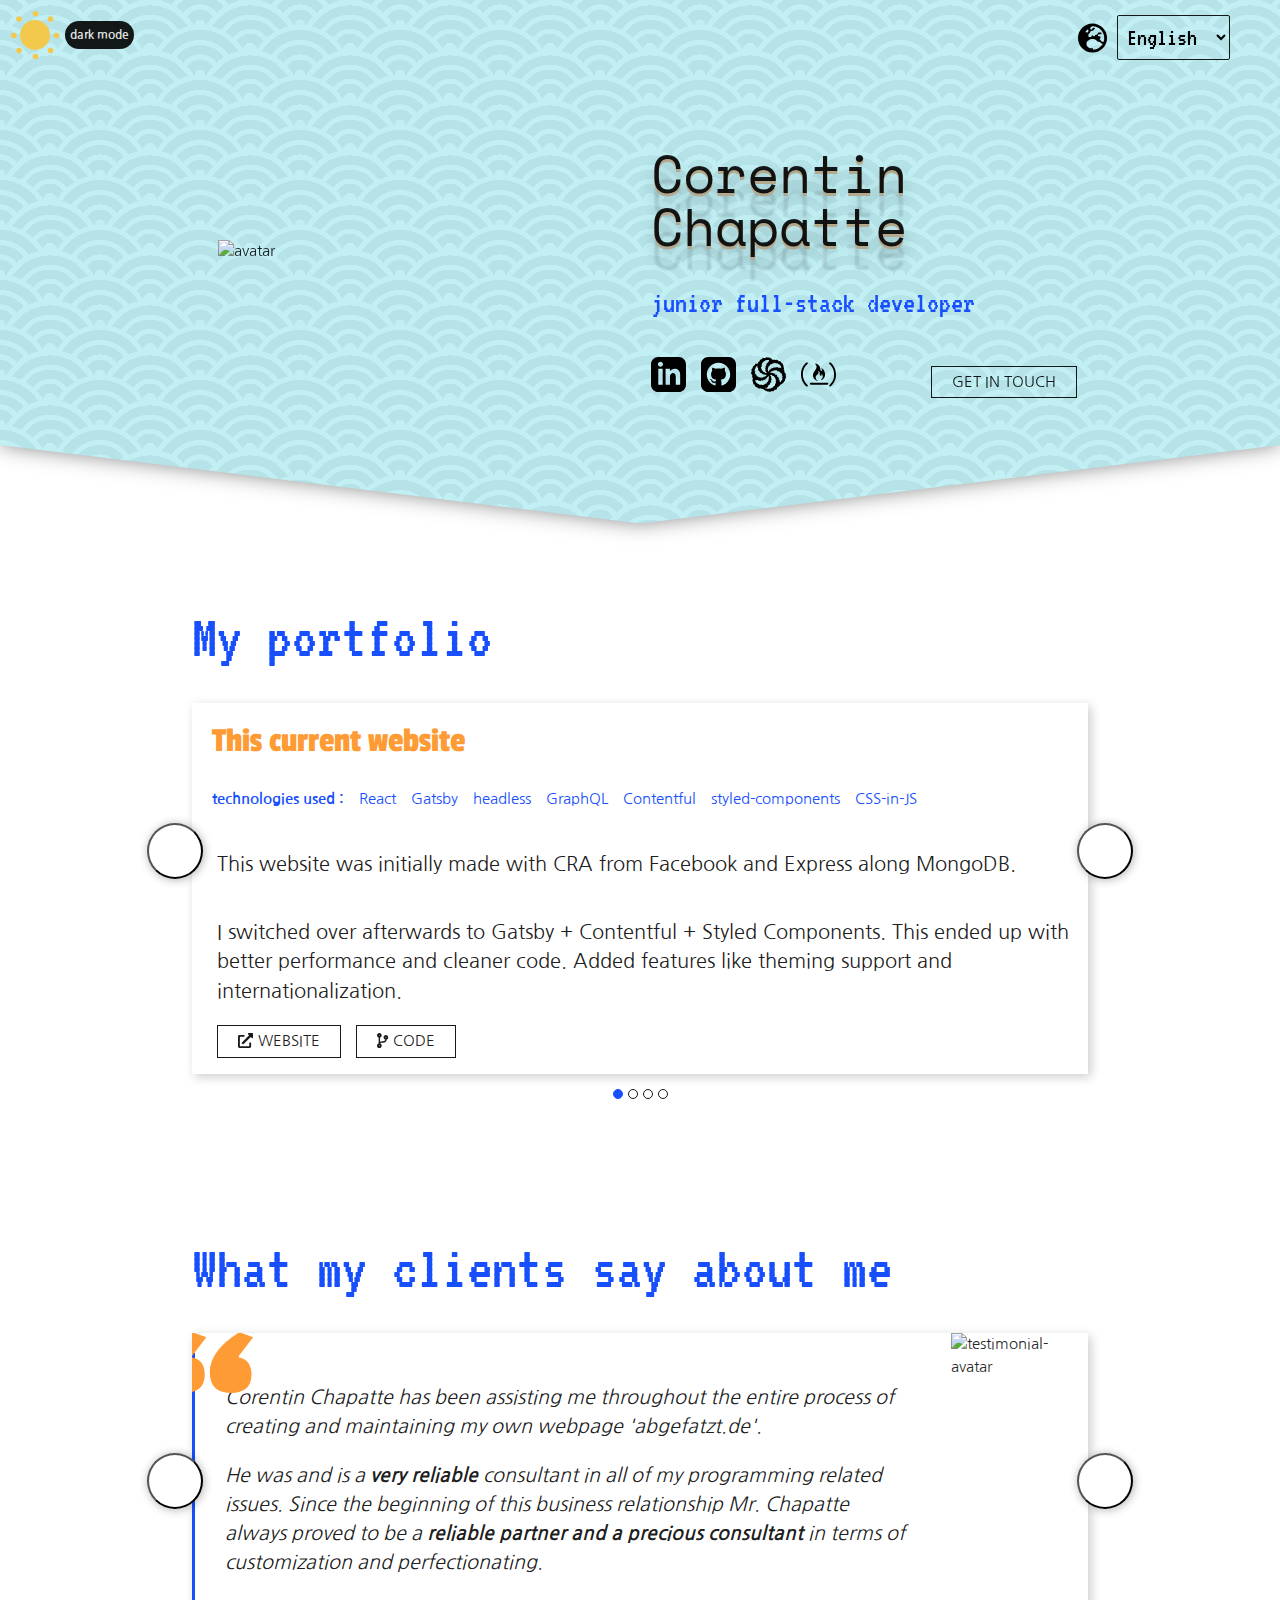
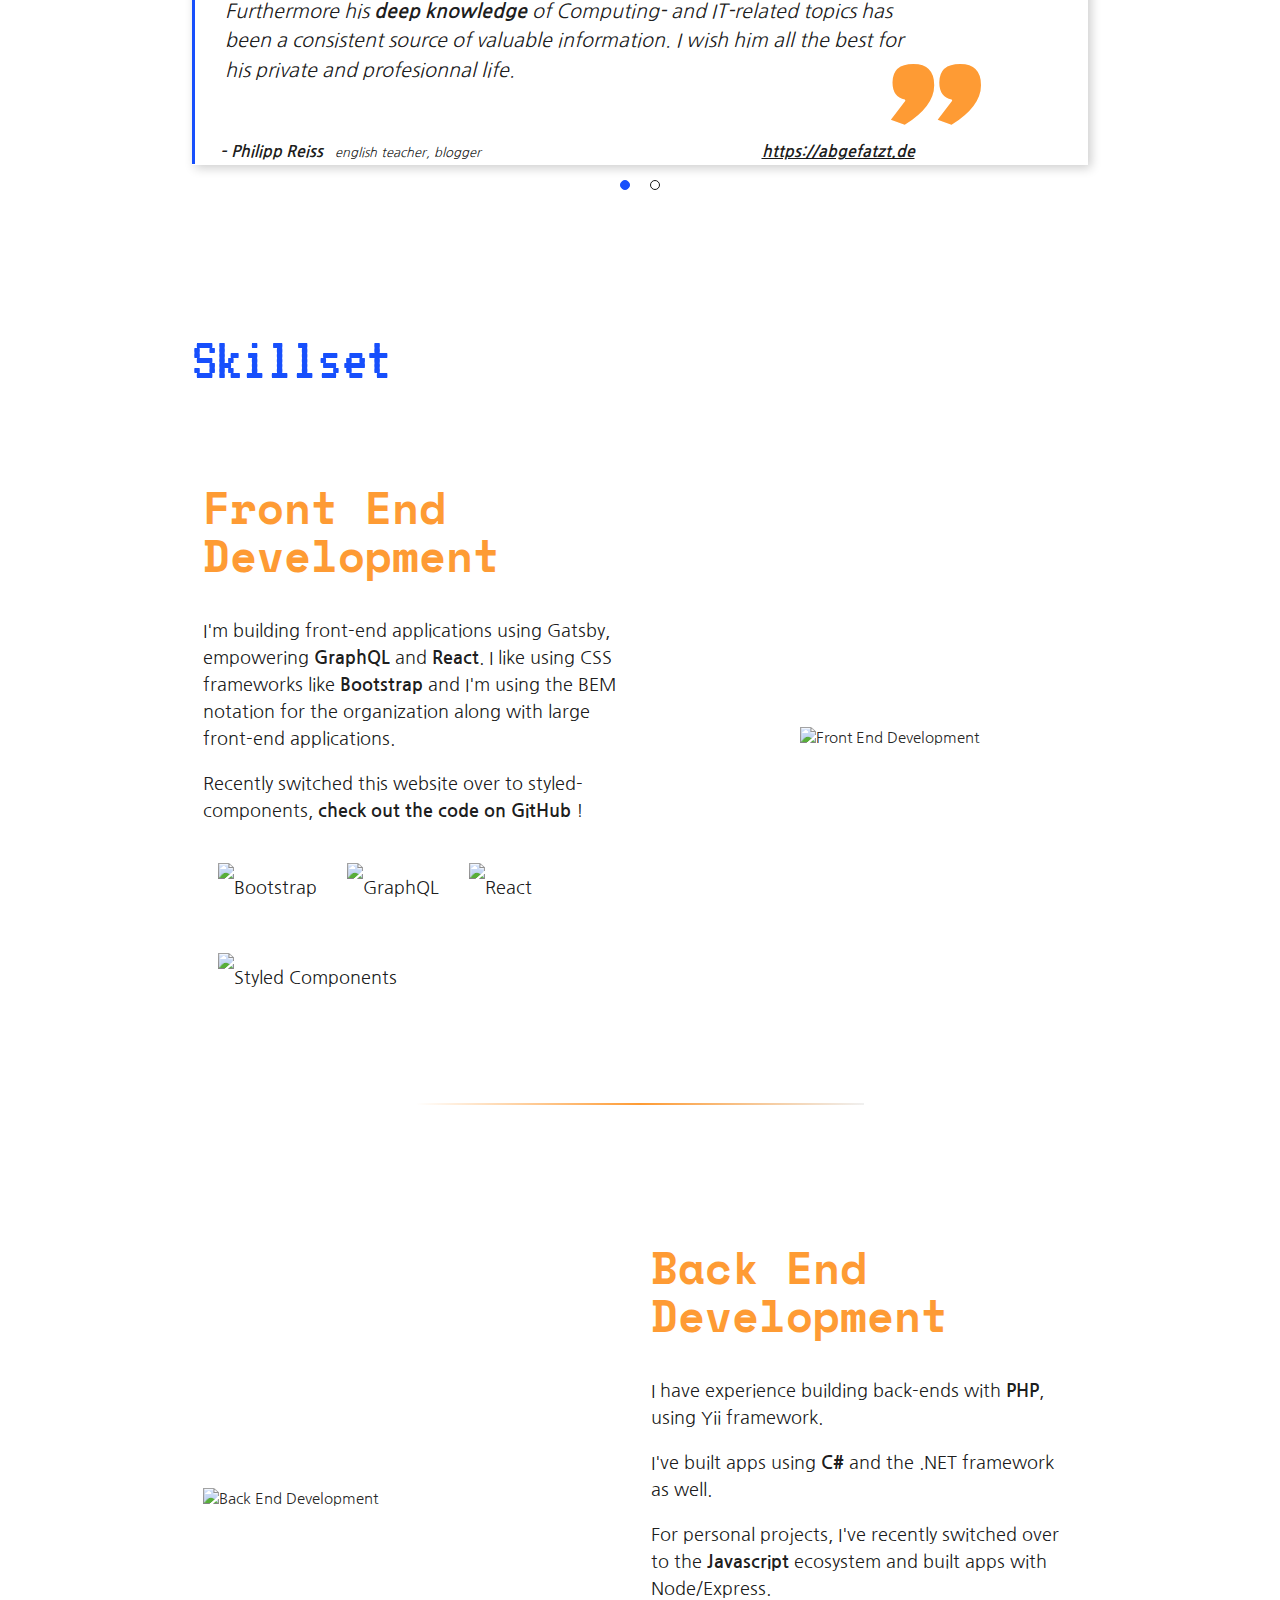
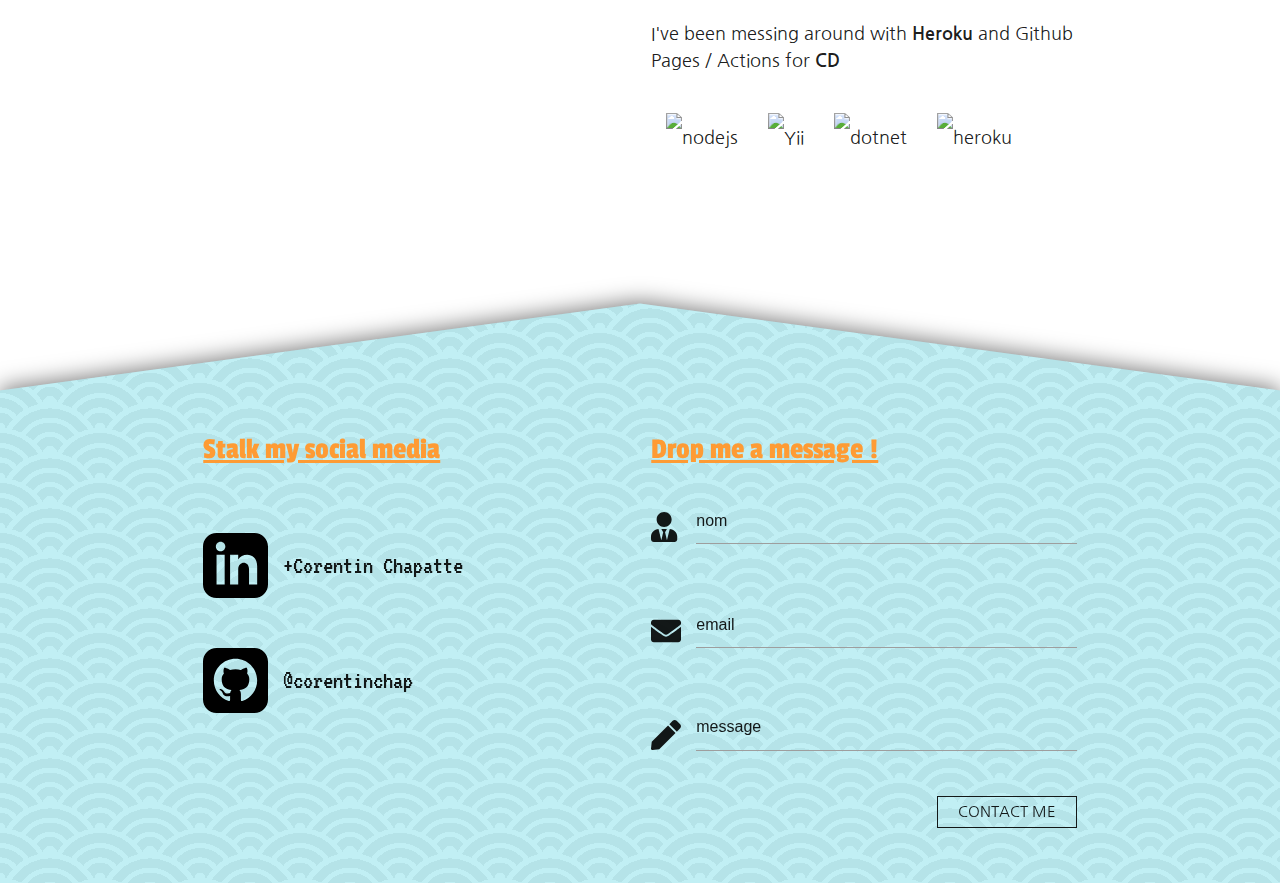
==== commit 5b44dd4f: "Updates" ====
--- a/index.html
+++ b/index.html
@@ -9,8 +9,8 @@
  * Copyright 2014 Alfiana E. Sibuea and other contributors
  * Released under the MIT license
  * https://github.com/fians/Waves/blob/master/LICENSE
- */.dropdown-trigger,.waves-effect{cursor:pointer}.waves-effect{position:relative;display:inline-block;overflow:hidden;-webkit-user-select:none;-ms-user-select:none;user-select:none;-webkit-tap-highlight-color:transparent;vertical-align:middle;z-index:1;transition:.3s ease-out}.waves-effect .waves-ripple{position:absolute;border-radius:50%;width:20px;height:20px;margin-top:-10px;margin-left:-10px;opacity:0;background:rgba(0,0,0,.2);transition:all .7s ease-out;transition-property:transform,opacity;transform:scale(0);pointer-events:none}.waves-effect.waves-light .waves-ripple{background-color:hsla(0,0%,100%,.45)}.waves-effect.waves-red .waves-ripple{background-color:rgba(244,67,54,.7)}.waves-effect.waves-yellow .waves-ripple{background-color:rgba(255,235,59,.7)}.waves-effect.waves-orange .waves-ripple{background-color:rgba(255,152,0,.7)}.waves-effect.waves-purple .waves-ripple{background-color:rgba(156,39,176,.7)}.waves-effect.waves-green .waves-ripple{background-color:rgba(76,175,80,.7)}.waves-effect.waves-teal .waves-ripple{background-color:rgba(0,150,136,.7)}.waves-effect input[type=button],.waves-effect input[type=reset],.waves-effect input[type=submit]{border:0;font-style:normal;font-size:inherit;text-transform:inherit;background:none}.waves-effect img{position:relative;z-index:-1}.waves-notransition{transition:none!important}.waves-circle{transform:translateZ(0);-webkit-mask-image:-webkit-radial-gradient(circle,#fff 100%,#000 0)}.waves-input-wrapper{border-radius:.2em;vertical-align:bottom}.waves-input-wrapper .waves-button-input{position:relative;top:0;left:0;z-index:1}.waves-circle{text-align:center;width:2.5em;height:2.5em;line-height:2.5em;border-radius:50%;-webkit-mask-image:none}.waves-block{display:block}.waves-effect .waves-ripple{z-index:-1}.modal{display:none;position:fixed;left:0;right:0;background-color:#fafafa;padding:0;max-height:70%;width:55%;margin:auto;overflow-y:auto;border-radius:2px;will-change:top,opacity}.modal:focus{outline:none}@media only screen and (max-width:992px){.modal{width:80%}}.modal h1,.modal h2,.modal h3,.modal h4{margin-top:0}.modal .modal-content{padding:24px}.modal .modal-close{cursor:pointer}.modal .modal-footer{border-radius:0 0 2px 2px;background-color:#fafafa;padding:4px 6px;height:56px;width:100%;text-align:right}.modal .modal-footer .btn,.modal .modal-footer .btn-flat,.modal .modal-footer .btn-large,.modal .modal-footer .btn-small{margin:6px 0}.modal-overlay{position:fixed;z-index:999;top:-25%;left:0;bottom:0;right:0;height:125%;width:100%;background:#000;display:none;will-change:opacity}.modal.modal-fixed-footer{padding:0;height:70%}.modal.modal-fixed-footer .modal-content{position:absolute;height:calc(100% - 56px);max-height:100%;width:100%;overflow-y:auto}.modal.modal-fixed-footer .modal-footer{border-top:1px solid rgba(0,0,0,.1);position:absolute;bottom:0}.modal.bottom-sheet{top:auto;bottom:-100%;margin:0;width:100%;max-height:45%;border-radius:0;will-change:bottom,opacity}.collapsible{border-top:1px solid #ddd;border-right:1px solid #ddd;border-left:1px solid #ddd;margin:.5rem 0 1rem}.collapsible-header{display:flex;cursor:pointer;-webkit-tap-highlight-color:transparent;line-height:1.5;padding:1rem;background-color:#fff;border-bottom:1px solid #ddd}.collapsible-header:focus{outline:0}.collapsible-header i{width:2rem;font-size:1.6rem;display:inline-block;text-align:center;margin-right:1rem}.keyboard-focused .collapsible-header:focus{background-color:#eee}.collapsible-body{display:none;border-bottom:1px solid #ddd;box-sizing:border-box;padding:2rem}.sidenav .collapsible,.sidenav.fixed .collapsible{border:none;box-shadow:none}.sidenav .collapsible li,.sidenav.fixed .collapsible li{padding:0}.sidenav .collapsible-header,.sidenav.fixed .collapsible-header{background-color:transparent;border:none;line-height:inherit;height:inherit;padding:0 16px}.sidenav .collapsible-header:hover,.sidenav.fixed .collapsible-header:hover{background-color:rgba(0,0,0,.05)}.sidenav .collapsible-header i,.sidenav.fixed .collapsible-header i{line-height:inherit}.sidenav .collapsible-body,.sidenav.fixed .collapsible-body{border:0;background-color:#fff}.sidenav .collapsible-body li a,.sidenav.fixed .collapsible-body li a{padding:0 23.5px 0 31px}.collapsible.popout{border:none;box-shadow:none}.collapsible.popout>li{box-shadow:0 2px 5px 0 rgba(0,0,0,.16),0 2px 10px 0 rgba(0,0,0,.12);margin:0 24px;transition:margin .35s cubic-bezier(.25,.46,.45,.94)}.collapsible.popout>li.active{box-shadow:0 5px 11px 0 rgba(0,0,0,.18),0 4px 15px 0 rgba(0,0,0,.15);margin:16px 0}.chip{display:inline-block;height:32px;font-size:13px;font-weight:500;color:rgba(0,0,0,.6);line-height:32px;padding:0 12px;border-radius:16px;background-color:#e4e4e4;margin-bottom:5px;margin-right:5px}.chip:focus{outline:none;background-color:#26a69a;color:#fff}.chip>img{float:left;margin:0 8px 0 -12px;height:32px;width:32px;border-radius:50%}.chip .close{cursor:pointer;float:right;font-size:16px;line-height:32px;padding-left:8px}.chips{border:none;border-bottom:1px solid #9e9e9e;box-shadow:none;margin:0 0 8px;min-height:45px;outline:none;transition:all .3s}.chips.focus{border-bottom:1px solid #26a69a;box-shadow:0 1px 0 0 #26a69a}.chips:hover{cursor:text}.chips .input{background:none;border:0;color:rgba(0,0,0,.6);display:inline-block;font-size:16px;height:3rem;line-height:32px;outline:0;margin:0;padding:0!important;width:120px!important}.chips .input:focus{border:0!important;box-shadow:none!important}.chips .autocomplete-content{margin-top:0;margin-bottom:0}.prefix~.chips{margin-left:3rem;width:92%;width:calc(100% - 3rem)}.chips:empty~label{font-size:.8rem;transform:translateY(-140%)}.materialboxed{display:block;cursor:zoom-in;position:relative;transition:opacity .4s;-webkit-backface-visibility:hidden}.materialboxed:hover:not(.active){opacity:.8}.materialboxed.active{cursor:zoom-out}#materialbox-overlay{top:0;right:0;background-color:#292929;will-change:opacity}#materialbox-overlay,.materialbox-caption{position:fixed;bottom:0;left:0;z-index:1000}.materialbox-caption{display:none;color:#fff;line-height:50px;width:100%;text-align:center;padding:0 15%;height:50px;-webkit-font-smoothing:antialiased}select:focus{outline:1px solid #c9f3ef}button:focus{outline:none;background-color:#2ab7a9}label{font-size:.8rem;color:#9e9e9e}::-webkit-input-placeholder{color:#d1d1d1}:-ms-input-placeholder{color:#d1d1d1}::-ms-input-placeholder{color:#d1d1d1}::placeholder{color:#d1d1d1}input:not([type]),input[type=date]:not(.browser-default),input[type=datetime-local]:not(.browser-default),input[type=datetime]:not(.browser-default),input[type=email]:not(.browser-default),input[type=number]:not(.browser-default),input[type=password]:not(.browser-default),input[type=search]:not(.browser-default),input[type=tel]:not(.browser-default),input[type=text]:not(.browser-default),input[type=time]:not(.browser-default),input[type=url]:not(.browser-default),textarea.materialize-textarea{background-color:transparent;border:none;border-bottom:1px solid #9e9e9e;border-radius:0;outline:none;height:3rem;width:100%;font-size:16px;margin:0 0 8px;padding:0;box-shadow:none;box-sizing:content-box;transition:box-shadow .3s,border .3s}input:not([type]):disabled,input:not([type])[readonly=readonly],input[type=date]:not(.browser-default):disabled,input[type=date]:not(.browser-default)[readonly=readonly],input[type=datetime-local]:not(.browser-default):disabled,input[type=datetime-local]:not(.browser-default)[readonly=readonly],input[type=datetime]:not(.browser-default):disabled,input[type=datetime]:not(.browser-default)[readonly=readonly],input[type=email]:not(.browser-default):disabled,input[type=email]:not(.browser-default)[readonly=readonly],input[type=number]:not(.browser-default):disabled,input[type=number]:not(.browser-default)[readonly=readonly],input[type=password]:not(.browser-default):disabled,input[type=password]:not(.browser-default)[readonly=readonly],input[type=search]:not(.browser-default):disabled,input[type=search]:not(.browser-default)[readonly=readonly],input[type=tel]:not(.browser-default):disabled,input[type=tel]:not(.browser-default)[readonly=readonly],input[type=text]:not(.browser-default):disabled,input[type=text]:not(.browser-default)[readonly=readonly],input[type=time]:not(.browser-default):disabled,input[type=time]:not(.browser-default)[readonly=readonly],input[type=url]:not(.browser-default):disabled,input[type=url]:not(.browser-default)[readonly=readonly],textarea.materialize-textarea:disabled,textarea.materialize-textarea[readonly=readonly]{color:rgba(0,0,0,.42);border-bottom:1px dotted rgba(0,0,0,.42)}input:not([type]):disabled+label,input:not([type])[readonly=readonly]+label,input[type=date]:not(.browser-default):disabled+label,input[type=date]:not(.browser-default)[readonly=readonly]+label,input[type=datetime-local]:not(.browser-default):disabled+label,input[type=datetime-local]:not(.browser-default)[readonly=readonly]+label,input[type=datetime]:not(.browser-default):disabled+label,input[type=datetime]:not(.browser-default)[readonly=readonly]+label,input[type=email]:not(.browser-default):disabled+label,input[type=email]:not(.browser-default)[readonly=readonly]+label,input[type=number]:not(.browser-default):disabled+label,input[type=number]:not(.browser-default)[readonly=readonly]+label,input[type=password]:not(.browser-default):disabled+label,input[type=password]:not(.browser-default)[readonly=readonly]+label,input[type=search]:not(.browser-default):disabled+label,input[type=search]:not(.browser-default)[readonly=readonly]+label,input[type=tel]:not(.browser-default):disabled+label,input[type=tel]:not(.browser-default)[readonly=readonly]+label,input[type=text]:not(.browser-default):disabled+label,input[type=text]:not(.browser-default)[readonly=readonly]+label,input[type=time]:not(.browser-default):disabled+label,input[type=time]:not(.browser-default)[readonly=readonly]+label,input[type=url]:not(.browser-default):disabled+label,input[type=url]:not(.browser-default)[readonly=readonly]+label,textarea.materialize-textarea:disabled+label,textarea.materialize-textarea[readonly=readonly]+label{color:rgba(0,0,0,.42)}input:not([type]):focus:not([readonly]),input[type=date]:not(.browser-default):focus:not([readonly]),input[type=datetime-local]:not(.browser-default):focus:not([readonly]),input[type=datetime]:not(.browser-default):focus:not([readonly]),input[type=email]:not(.browser-default):focus:not([readonly]),input[type=number]:not(.browser-default):focus:not([readonly]),input[type=password]:not(.browser-default):focus:not([readonly]),input[type=search]:not(.browser-default):focus:not([readonly]),input[type=tel]:not(.browser-default):focus:not([readonly]),input[type=text]:not(.browser-default):focus:not([readonly]),input[type=time]:not(.browser-default):focus:not([readonly]),input[type=url]:not(.browser-default):focus:not([readonly]),textarea.materialize-textarea:focus:not([readonly]){border-bottom:1px solid #26a69a;box-shadow:0 1px 0 0 #26a69a}input:not([type]):focus:not([readonly])+label,input[type=date]:not(.browser-default):focus:not([readonly])+label,input[type=datetime-local]:not(.browser-default):focus:not([readonly])+label,input[type=datetime]:not(.browser-default):focus:not([readonly])+label,input[type=email]:not(.browser-default):focus:not([readonly])+label,input[type=number]:not(.browser-default):focus:not([readonly])+label,input[type=password]:not(.browser-default):focus:not([readonly])+label,input[type=search]:not(.browser-default):focus:not([readonly])+label,input[type=tel]:not(.browser-default):focus:not([readonly])+label,input[type=text]:not(.browser-default):focus:not([readonly])+label,input[type=time]:not(.browser-default):focus:not([readonly])+label,input[type=url]:not(.browser-default):focus:not([readonly])+label,textarea.materialize-textarea:focus:not([readonly])+label{color:#26a69a}input:not([type]):focus.valid~label,input[type=date]:not(.browser-default):focus.valid~label,input[type=datetime-local]:not(.browser-default):focus.valid~label,input[type=datetime]:not(.browser-default):focus.valid~label,input[type=email]:not(.browser-default):focus.valid~label,input[type=number]:not(.browser-default):focus.valid~label,input[type=password]:not(.browser-default):focus.valid~label,input[type=search]:not(.browser-default):focus.valid~label,input[type=tel]:not(.browser-default):focus.valid~label,input[type=text]:not(.browser-default):focus.valid~label,input[type=time]:not(.browser-default):focus.valid~label,input[type=url]:not(.browser-default):focus.valid~label,textarea.materialize-textarea:focus.valid~label{color:#4caf50}input:not([type]):focus.invalid~label,input[type=date]:not(.browser-default):focus.invalid~label,input[type=datetime-local]:not(.browser-default):focus.invalid~label,input[type=datetime]:not(.browser-default):focus.invalid~label,input[type=email]:not(.browser-default):focus.invalid~label,input[type=number]:not(.browser-default):focus.invalid~label,input[type=password]:not(.browser-default):focus.invalid~label,input[type=search]:not(.browser-default):focus.invalid~label,input[type=tel]:not(.browser-default):focus.invalid~label,input[type=text]:not(.browser-default):focus.invalid~label,input[type=time]:not(.browser-default):focus.invalid~label,input[type=url]:not(.browser-default):focus.invalid~label,textarea.materialize-textarea:focus.invalid~label{color:#f44336}input:not([type]).validate+label,input[type=date]:not(.browser-default).validate+label,input[type=datetime-local]:not(.browser-default).validate+label,input[type=datetime]:not(.browser-default).validate+label,input[type=email]:not(.browser-default).validate+label,input[type=number]:not(.browser-default).validate+label,input[type=password]:not(.browser-default).validate+label,input[type=search]:not(.browser-default).validate+label,input[type=tel]:not(.browser-default).validate+label,input[type=text]:not(.browser-default).validate+label,input[type=time]:not(.browser-default).validate+label,input[type=url]:not(.browser-default).validate+label,textarea.materialize-textarea.validate+label{width:100%}.select-wrapper.valid>input.select-dropdown,input.valid:not([type]),input.valid:not([type]):focus,input.valid[type=date]:not(.browser-default),input.valid[type=date]:not(.browser-default):focus,input.valid[type=datetime-local]:not(.browser-default),input.valid[type=datetime-local]:not(.browser-default):focus,input.valid[type=datetime]:not(.browser-default),input.valid[type=datetime]:not(.browser-default):focus,input.valid[type=email]:not(.browser-default),input.valid[type=email]:not(.browser-default):focus,input.valid[type=number]:not(.browser-default),input.valid[type=number]:not(.browser-default):focus,input.valid[type=password]:not(.browser-default),input.valid[type=password]:not(.browser-default):focus,input.valid[type=search]:not(.browser-default),input.valid[type=search]:not(.browser-default):focus,input.valid[type=tel]:not(.browser-default),input.valid[type=tel]:not(.browser-default):focus,input.valid[type=text]:not(.browser-default),input.valid[type=text]:not(.browser-default):focus,input.valid[type=time]:not(.browser-default),input.valid[type=time]:not(.browser-default):focus,input.valid[type=url]:not(.browser-default),input.valid[type=url]:not(.browser-default):focus,textarea.materialize-textarea.valid,textarea.materialize-textarea.valid:focus{border-bottom:1px solid #4caf50;box-shadow:0 1px 0 0 #4caf50}.select-wrapper.invalid>input.select-dropdown,.select-wrapper.invalid>input.select-dropdown:focus,input.invalid:not([type]),input.invalid:not([type]):focus,input.invalid[type=date]:not(.browser-default),input.invalid[type=date]:not(.browser-default):focus,input.invalid[type=datetime-local]:not(.browser-default),input.invalid[type=datetime-local]:not(.browser-default):focus,input.invalid[type=datetime]:not(.browser-default),input.invalid[type=datetime]:not(.browser-default):focus,input.invalid[type=email]:not(.browser-default),input.invalid[type=email]:not(.browser-default):focus,input.invalid[type=number]:not(.browser-default),input.invalid[type=number]:not(.browser-default):focus,input.invalid[type=password]:not(.browser-default),input.invalid[type=password]:not(.browser-default):focus,input.invalid[type=search]:not(.browser-default),input.invalid[type=search]:not(.browser-default):focus,input.invalid[type=tel]:not(.browser-default),input.invalid[type=tel]:not(.browser-default):focus,input.invalid[type=text]:not(.browser-default),input.invalid[type=text]:not(.browser-default):focus,input.invalid[type=time]:not(.browser-default),input.invalid[type=time]:not(.browser-default):focus,input.invalid[type=url]:not(.browser-default),input.invalid[type=url]:not(.browser-default):focus,textarea.materialize-textarea.invalid,textarea.materialize-textarea.invalid:focus{border-bottom:1px solid #f44336;box-shadow:0 1px 0 0 #f44336}.select-wrapper.invalid~.helper-text[data-error],.select-wrapper.valid .helper-text[data-success],input:not([type]).invalid~.helper-text[data-error],input:not([type]).valid~.helper-text[data-success],input:not([type]):focus.invalid~.helper-text[data-error],input:not([type]):focus.valid~.helper-text[data-success],input[type=date]:not(.browser-default).invalid~.helper-text[data-error],input[type=date]:not(.browser-default).valid~.helper-text[data-success],input[type=date]:not(.browser-default):focus.invalid~.helper-text[data-error],input[type=date]:not(.browser-default):focus.valid~.helper-text[data-success],input[type=datetime-local]:not(.browser-default).invalid~.helper-text[data-error],input[type=datetime-local]:not(.browser-default).valid~.helper-text[data-success],input[type=datetime-local]:not(.browser-default):focus.invalid~.helper-text[data-error],input[type=datetime-local]:not(.browser-default):focus.valid~.helper-text[data-success],input[type=datetime]:not(.browser-default).invalid~.helper-text[data-error],input[type=datetime]:not(.browser-default).valid~.helper-text[data-success],input[type=datetime]:not(.browser-default):focus.invalid~.helper-text[data-error],input[type=datetime]:not(.browser-default):focus.valid~.helper-text[data-success],input[type=email]:not(.browser-default).invalid~.helper-text[data-error],input[type=email]:not(.browser-default).valid~.helper-text[data-success],input[type=email]:not(.browser-default):focus.invalid~.helper-text[data-error],input[type=email]:not(.browser-default):focus.valid~.helper-text[data-success],input[type=number]:not(.browser-default).invalid~.helper-text[data-error],input[type=number]:not(.browser-default).valid~.helper-text[data-success],input[type=number]:not(.browser-default):focus.invalid~.helper-text[data-error],input[type=number]:not(.browser-default):focus.valid~.helper-text[data-success],input[type=password]:not(.browser-default).invalid~.helper-text[data-error],input[type=password]:not(.browser-default).valid~.helper-text[data-success],input[type=password]:not(.browser-default):focus.invalid~.helper-text[data-error],input[type=password]:not(.browser-default):focus.valid~.helper-text[data-success],input[type=search]:not(.browser-default).invalid~.helper-text[data-error],input[type=search]:not(.browser-default).valid~.helper-text[data-success],input[type=search]:not(.browser-default):focus.invalid~.helper-text[data-error],input[type=search]:not(.browser-default):focus.valid~.helper-text[data-success],input[type=tel]:not(.browser-default).invalid~.helper-text[data-error],input[type=tel]:not(.browser-default).valid~.helper-text[data-success],input[type=tel]:not(.browser-default):focus.invalid~.helper-text[data-error],input[type=tel]:not(.browser-default):focus.valid~.helper-text[data-success],input[type=text]:not(.browser-default).invalid~.helper-text[data-error],input[type=text]:not(.browser-default).valid~.helper-text[data-success],input[type=text]:not(.browser-default):focus.invalid~.helper-text[data-error],input[type=text]:not(.browser-default):focus.valid~.helper-text[data-success],input[type=time]:not(.browser-default).invalid~.helper-text[data-error],input[type=time]:not(.browser-default).valid~.helper-text[data-success],input[type=time]:not(.browser-default):focus.invalid~.helper-text[data-error],input[type=time]:not(.browser-default):focus.valid~.helper-text[data-success],input[type=url]:not(.browser-default).invalid~.helper-text[data-error],input[type=url]:not(.browser-default).valid~.helper-text[data-success],input[type=url]:not(.browser-default):focus.invalid~.helper-text[data-error],input[type=url]:not(.browser-default):focus.valid~.helper-text[data-success],textarea.materialize-textarea.invalid~.helper-text[data-error],textarea.materialize-textarea.valid~.helper-text[data-success],textarea.materialize-textarea:focus.invalid~.helper-text[data-error],textarea.materialize-textarea:focus.valid~.helper-text[data-success]{color:transparent;-webkit-user-select:none;-ms-user-select:none;user-select:none;pointer-events:none}.select-wrapper.valid~.helper-text:after,input:not([type]).valid~.helper-text:after,input:not([type]):focus.valid~.helper-text:after,input[type=date]:not(.browser-default).valid~.helper-text:after,input[type=date]:not(.browser-default):focus.valid~.helper-text:after,input[type=datetime-local]:not(.browser-default).valid~.helper-text:after,input[type=datetime-local]:not(.browser-default):focus.valid~.helper-text:after,input[type=datetime]:not(.browser-default).valid~.helper-text:after,input[type=datetime]:not(.browser-default):focus.valid~.helper-text:after,input[type=email]:not(.browser-default).valid~.helper-text:after,input[type=email]:not(.browser-default):focus.valid~.helper-text:after,input[type=number]:not(.browser-default).valid~.helper-text:after,input[type=number]:not(.browser-default):focus.valid~.helper-text:after,input[type=password]:not(.browser-default).valid~.helper-text:after,input[type=password]:not(.browser-default):focus.valid~.helper-text:after,input[type=search]:not(.browser-default).valid~.helper-text:after,input[type=search]:not(.browser-default):focus.valid~.helper-text:after,input[type=tel]:not(.browser-default).valid~.helper-text:after,input[type=tel]:not(.browser-default):focus.valid~.helper-text:after,input[type=text]:not(.browser-default).valid~.helper-text:after,input[type=text]:not(.browser-default):focus.valid~.helper-text:after,input[type=time]:not(.browser-default).valid~.helper-text:after,input[type=time]:not(.browser-default):focus.valid~.helper-text:after,input[type=url]:not(.browser-default).valid~.helper-text:after,input[type=url]:not(.browser-default):focus.valid~.helper-text:after,textarea.materialize-textarea.valid~.helper-text:after,textarea.materialize-textarea:focus.valid~.helper-text:after{content:attr(data-success);color:#4caf50}.select-wrapper.invalid~.helper-text:after,input:not([type]).invalid~.helper-text:after,input:not([type]):focus.invalid~.helper-text:after,input[type=date]:not(.browser-default).invalid~.helper-text:after,input[type=date]:not(.browser-default):focus.invalid~.helper-text:after,input[type=datetime-local]:not(.browser-default).invalid~.helper-text:after,input[type=datetime-local]:not(.browser-default):focus.invalid~.helper-text:after,input[type=datetime]:not(.browser-default).invalid~.helper-text:after,input[type=datetime]:not(.browser-default):focus.invalid~.helper-text:after,input[type=email]:not(.browser-default).invalid~.helper-text:after,input[type=email]:not(.browser-default):focus.invalid~.helper-text:after,input[type=number]:not(.browser-default).invalid~.helper-text:after,input[type=number]:not(.browser-default):focus.invalid~.helper-text:after,input[type=password]:not(.browser-default).invalid~.helper-text:after,input[type=password]:not(.browser-default):focus.invalid~.helper-text:after,input[type=search]:not(.browser-default).invalid~.helper-text:after,input[type=search]:not(.browser-default):focus.invalid~.helper-text:after,input[type=tel]:not(.browser-default).invalid~.helper-text:after,input[type=tel]:not(.browser-default):focus.invalid~.helper-text:after,input[type=text]:not(.browser-default).invalid~.helper-text:after,input[type=text]:not(.browser-default):focus.invalid~.helper-text:after,input[type=time]:not(.browser-default).invalid~.helper-text:after,input[type=time]:not(.browser-default):focus.invalid~.helper-text:after,input[type=url]:not(.browser-default).invalid~.helper-text:after,input[type=url]:not(.browser-default):focus.invalid~.helper-text:after,textarea.materialize-textarea.invalid~.helper-text:after,textarea.materialize-textarea:focus.invalid~.helper-text:after{content:attr(data-error);color:#f44336}.select-wrapper+label:after,input:not([type])+label:after,input[type=date]:not(.browser-default)+label:after,input[type=datetime-local]:not(.browser-default)+label:after,input[type=datetime]:not(.browser-default)+label:after,input[type=email]:not(.browser-default)+label:after,input[type=number]:not(.browser-default)+label:after,input[type=password]:not(.browser-default)+label:after,input[type=search]:not(.browser-default)+label:after,input[type=tel]:not(.browser-default)+label:after,input[type=text]:not(.browser-default)+label:after,input[type=time]:not(.browser-default)+label:after,input[type=url]:not(.browser-default)+label:after,textarea.materialize-textarea+label:after{display:block;content:"";position:absolute;top:100%;left:0;opacity:0;transition:opacity .2s ease-out,color .2s ease-out}.input-field{position:relative;margin-top:1rem;margin-bottom:1rem}.input-field.inline{display:inline-block;vertical-align:middle;margin-left:5px}.input-field.inline .select-dropdown,.input-field.inline input{margin-bottom:1rem}.input-field.col label{left:.75rem}.input-field.col .prefix~.validate~label,.input-field.col .prefix~label{width:calc(100% - 4.5rem)}.input-field>label{color:#9e9e9e;position:absolute;top:0;left:0;font-size:1rem;cursor:text;transition:transform .2s ease-out,color .2s ease-out;transform-origin:0 100%;text-align:initial;transform:translateY(12px)}.input-field>label:not(.label-icon).active{transform:translateY(-14px) scale(.8);transform-origin:0 0}.input-field>input[type=date]:not(.browser-default)+label,.input-field>input[type=time]:not(.browser-default)+label,.input-field>input[type]:-webkit-autofill:not(.browser-default):not([type=search])+label{transform:translateY(-14px) scale(.8);transform-origin:0 0}.input-field .helper-text{position:relative;min-height:18px;display:block;font-size:12px;color:rgba(0,0,0,.54)}.input-field .helper-text:after{opacity:1;position:absolute;top:0;left:0}.input-field .prefix{position:absolute;width:3rem;font-size:2rem;transition:color .2s;top:.5rem}.input-field .prefix.active{color:#26a69a}.input-field .prefix~.autocomplete-content,.input-field .prefix~.helper-text,.input-field .prefix~.validate~label,.input-field .prefix~input,.input-field .prefix~label,.input-field .prefix~textarea{margin-left:3rem;width:92%;width:calc(100% - 3rem)}.input-field .prefix~label{margin-left:3rem}@media only screen and (max-width:992px){.input-field .prefix~input{width:86%;width:calc(100% - 3rem)}}@media only screen and (max-width:600px){.input-field .prefix~input{width:80%;width:calc(100% - 3rem)}}.input-field input[type=search]{display:block;line-height:inherit;transition:background-color .3s}.nav-wrapper .input-field input[type=search]{height:inherit;padding-left:4rem;width:calc(100% - 4rem);border:0;box-shadow:none}.input-field input[type=search]:focus:not(.browser-default){background-color:#fff;border:0;box-shadow:none;color:#444}.input-field input[type=search]:focus:not(.browser-default)+label i,.input-field input[type=search]:focus:not(.browser-default)~.material-icons,.input-field input[type=search]:focus:not(.browser-default)~.mdi-navigation-close{color:#444}.input-field input[type=search]+.label-icon{transform:none;left:1rem}.input-field input[type=search]~.material-icons,.input-field input[type=search]~.mdi-navigation-close{position:absolute;top:0;right:1rem;color:transparent;cursor:pointer;font-size:2rem;transition:color .3s}textarea{width:100%;height:3rem;background-color:transparent}textarea.materialize-textarea{line-height:normal;overflow-y:hidden;padding:.8rem 0;resize:none;min-height:3rem;box-sizing:border-box}.hiddendiv{visibility:hidden;white-space:pre-wrap;word-wrap:break-word;overflow-wrap:break-word;padding-top:1.2rem;position:absolute;top:0;z-index:-1}.autocomplete-content li .highlight{color:#444}.autocomplete-content li img{height:40px;width:40px;margin:5px 15px}.character-counter{min-height:18px}[type=radio]:checked,[type=radio]:not(:checked){position:absolute;opacity:0;pointer-events:none}[type=radio]:checked+span,[type=radio]:not(:checked)+span{position:relative;padding-left:35px;cursor:pointer;display:inline-block;height:25px;line-height:25px;font-size:1rem;transition:.28s ease;-webkit-user-select:none;-ms-user-select:none;user-select:none}[type=radio]+span:after,[type=radio]+span:before{content:"";position:absolute;left:0;top:0;margin:4px;width:16px;height:16px;z-index:0;transition:.28s ease}[type=radio].with-gap:checked+span:after,[type=radio].with-gap:checked+span:before,[type=radio]:checked+span:after,[type=radio]:checked+span:before,[type=radio]:not(:checked)+span:after,[type=radio]:not(:checked)+span:before{border-radius:50%}[type=radio]:not(:checked)+span:after,[type=radio]:not(:checked)+span:before{border:2px solid #5a5a5a}[type=radio]:not(:checked)+span:after{transform:scale(0)}[type=radio]:checked+span:before{border:2px solid transparent}[type=radio].with-gap:checked+span:after,[type=radio].with-gap:checked+span:before,[type=radio]:checked+span:after{border:2px solid #26a69a}[type=radio].with-gap:checked+span:after,[type=radio]:checked+span:after{background-color:#26a69a}[type=radio]:checked+span:after{transform:scale(1.02)}[type=radio].with-gap:checked+span:after{transform:scale(.5)}[type=radio].tabbed:focus+span:before{box-shadow:0 0 0 10px rgba(0,0,0,.1)}[type=radio].with-gap:disabled:checked+span:before{border:2px solid rgba(0,0,0,.42)}[type=radio].with-gap:disabled:checked+span:after{border:none;background-color:rgba(0,0,0,.42)}[type=radio]:disabled:checked+span:before,[type=radio]:disabled:not(:checked)+span:before{background-color:transparent;border-color:rgba(0,0,0,.42)}[type=radio]:disabled+span{color:rgba(0,0,0,.42)}[type=radio]:disabled:not(:checked)+span:before{border-color:rgba(0,0,0,.42)}[type=radio]:disabled:checked+span:after{background-color:rgba(0,0,0,.42);border-color:#949494}[type=checkbox]:checked,[type=checkbox]:not(:checked){position:absolute;opacity:0;pointer-events:none}[type=checkbox]+span:not(.lever){position:relative;padding-left:35px;cursor:pointer;display:inline-block;height:25px;line-height:25px;font-size:1rem;-webkit-user-select:none;-ms-user-select:none;user-select:none}[type=checkbox]+span:not(.lever):before,[type=checkbox]:not(.filled-in)+span:not(.lever):after{content:"";position:absolute;top:0;left:0;width:18px;height:18px;z-index:0;border:2px solid #5a5a5a;border-radius:1px;margin-top:3px;transition:.2s}[type=checkbox]:not(.filled-in)+span:not(.lever):after{border:0;transform:scale(0)}[type=checkbox]:not(:checked):disabled+span:not(.lever):before{border:none;background-color:rgba(0,0,0,.42)}[type=checkbox].tabbed:focus+span:not(.lever):after{transform:scale(1);border:0;border-radius:50%;box-shadow:0 0 0 10px rgba(0,0,0,.1);background-color:rgba(0,0,0,.1)}[type=checkbox]:checked+span:not(.lever):before{top:-4px;left:-5px;width:12px;height:22px;border-color:transparent #26a69a #26a69a transparent;border-style:solid;border-width:2px;transform:rotate(40deg);-webkit-backface-visibility:hidden;backface-visibility:hidden;transform-origin:100% 100%}[type=checkbox]:checked:disabled+span:before{border-right:2px solid rgba(0,0,0,.42);border-bottom:2px solid rgba(0,0,0,.42)}[type=checkbox]:indeterminate+span:not(.lever):before{top:-11px;left:-12px;width:10px;height:22px;border:none;border-right:2px solid #26a69a;transform:rotate(90deg);-webkit-backface-visibility:hidden;backface-visibility:hidden;transform-origin:100% 100%}[type=checkbox]:indeterminate:disabled+span:not(.lever):before{border-right:2px solid rgba(0,0,0,.42);background-color:transparent}[type=checkbox].filled-in+span:not(.lever):after{border-radius:2px}[type=checkbox].filled-in+span:not(.lever):after,[type=checkbox].filled-in+span:not(.lever):before{content:"";left:0;position:absolute;transition:border .25s,background-color .25s,width .2s .1s,height .2s .1s,top .2s .1s,left .2s .1s;z-index:1}[type=checkbox].filled-in:not(:checked)+span:not(.lever):before{width:0;height:0;border:3px solid transparent;left:6px;top:10px;transform:rotate(37deg);transform-origin:100% 100%}[type=checkbox].filled-in:not(:checked)+span:not(.lever):after{height:20px;width:20px;background-color:transparent;border:2px solid #5a5a5a;top:0;z-index:0}[type=checkbox].filled-in:checked+span:not(.lever):before{top:0;left:1px;width:8px;height:13px;border-color:transparent #fff #fff transparent;border-style:solid;border-width:2px;transform:rotate(37deg);transform-origin:100% 100%}[type=checkbox].filled-in:checked+span:not(.lever):after{top:0;width:20px;height:20px;border:2px solid #26a69a;background-color:#26a69a;z-index:0}[type=checkbox].filled-in.tabbed:focus+span:not(.lever):after{border-radius:2px;border-color:#5a5a5a;background-color:rgba(0,0,0,.1)}[type=checkbox].filled-in.tabbed:checked:focus+span:not(.lever):after{border-radius:2px;background-color:#26a69a;border-color:#26a69a}[type=checkbox].filled-in:disabled:not(:checked)+span:not(.lever):before{background-color:transparent;border:2px solid transparent}[type=checkbox].filled-in:disabled:not(:checked)+span:not(.lever):after{border-color:transparent;background-color:#949494}[type=checkbox].filled-in:disabled:checked+span:not(.lever):before{background-color:transparent}[type=checkbox].filled-in:disabled:checked+span:not(.lever):after{background-color:#949494;border-color:#949494}.switch,.switch *{-webkit-tap-highlight-color:transparent;-webkit-user-select:none;-ms-user-select:none;user-select:none}.switch label{cursor:pointer}.switch label input[type=checkbox]{opacity:0;width:0;height:0}.switch label input[type=checkbox]:checked+.lever{background-color:#84c7c1}.switch label input[type=checkbox]:checked+.lever:after,.switch label input[type=checkbox]:checked+.lever:before{left:18px}.switch label input[type=checkbox]:checked+.lever:after{background-color:#26a69a}.switch label .lever{content:"";display:inline-block;position:relative;width:36px;height:14px;background-color:rgba(0,0,0,.38);border-radius:15px;transition:background .3s ease;vertical-align:middle;margin:0 16px}.switch label .lever:after,.switch label .lever:before{content:"";position:absolute;display:inline-block;width:20px;height:20px;border-radius:50%;left:0;top:-3px;transition:left .3s ease,background .3s ease,box-shadow .1s ease,transform .1s ease}.switch label .lever:before{background-color:rgba(38,166,154,.15)}.switch label .lever:after{background-color:#f1f1f1;box-shadow:0 3px 1px -2px rgba(0,0,0,.2),0 2px 2px 0 rgba(0,0,0,.14),0 1px 5px 0 rgba(0,0,0,.12)}input[type=checkbox]:checked:not(:disabled).tabbed:focus~.lever:before,input[type=checkbox]:checked:not(:disabled)~.lever:active:before{transform:scale(2.4);background-color:rgba(38,166,154,.15)}input[type=checkbox]:not(:disabled).tabbed:focus~.lever:before,input[type=checkbox]:not(:disabled)~.lever:active:before{transform:scale(2.4);background-color:rgba(0,0,0,.08)}.switch input[type=checkbox][disabled]+.lever{cursor:default;background-color:rgba(0,0,0,.12)}.switch label input[type=checkbox][disabled]+.lever:after,.switch label input[type=checkbox][disabled]:checked+.lever:after{background-color:#949494}select{display:none}select.browser-default{display:block}select{background-color:hsla(0,0%,100%,.9);width:100%;padding:5px;border:1px solid #f2f2f2;border-radius:2px;height:3rem}.select-label{position:absolute}.select-wrapper{position:relative}.select-wrapper.invalid+label,.select-wrapper.valid+label{width:100%;pointer-events:none}.select-wrapper input.select-dropdown{position:relative;cursor:pointer;background-color:transparent;border:none;border-bottom:1px solid #9e9e9e;outline:none;height:3rem;line-height:3rem;width:100%;font-size:16px;margin:0 0 8px;padding:0;display:block;-webkit-user-select:none;-ms-user-select:none;user-select:none;z-index:1}.select-wrapper input.select-dropdown:focus{border-bottom:1px solid #26a69a}.select-wrapper .caret{position:absolute;right:0;top:0;bottom:0;margin:auto 0;z-index:0;fill:rgba(0,0,0,.87)}.select-wrapper+label{position:absolute;top:-26px;font-size:.8rem}.select-wrapper.disabled+label,select:disabled{color:rgba(0,0,0,.42)}.select-wrapper.disabled .caret{fill:rgba(0,0,0,.42)}.select-wrapper input.select-dropdown:disabled{color:rgba(0,0,0,.42);cursor:default;-webkit-user-select:none;-ms-user-select:none;user-select:none}.select-wrapper i{color:rgba(0,0,0,.3)}.select-dropdown li.disabled,.select-dropdown li.disabled>span,.select-dropdown li.optgroup{color:rgba(0,0,0,.3);background-color:transparent}.select-dropdown.dropdown-content li:hover,body.keyboard-focused .select-dropdown.dropdown-content li:focus{background-color:rgba(0,0,0,.08)}.select-dropdown.dropdown-content li.selected{background-color:rgba(0,0,0,.03)}.prefix~.select-wrapper{margin-left:3rem;width:92%;width:calc(100% - 3rem)}.prefix~label{margin-left:3rem}.select-dropdown li img{height:40px;width:40px;margin:5px 15px;float:right}.select-dropdown li.optgroup{border-top:1px solid #eee}.select-dropdown li.optgroup.selected>span{color:rgba(0,0,0,.7)}.select-dropdown li.optgroup>span{color:rgba(0,0,0,.4)}.select-dropdown li.optgroup~li.optgroup-option{padding-left:1rem}.file-field{position:relative}.file-field .file-path-wrapper{overflow:hidden;padding-left:10px}.file-field input.file-path{width:100%}.file-field .btn,.file-field .btn-large,.file-field .btn-small{float:left;height:3rem;line-height:3rem}.file-field span{cursor:pointer}.file-field input[type=file]{position:absolute;top:0;right:0;left:0;bottom:0;width:100%;margin:0;padding:0;font-size:20px;cursor:pointer;opacity:0;filter:alpha(opacity=0)}.file-field input[type=file]::-webkit-file-upload-button{display:none}.range-field{position:relative}input[type=range],input[type=range]+.thumb{cursor:pointer}input[type=range]{position:relative;background-color:transparent;border:none;outline:none;width:100%;margin:15px 0;padding:0}input[type=range]:focus{outline:none}input[type=range]+.thumb{position:absolute;top:10px;left:0;border:none;height:0;width:0;border-radius:50%;background-color:#26a69a;margin-left:7px;transform-origin:50% 50%;transform:rotate(-45deg)}input[type=range]+.thumb .value{display:block;width:30px;text-align:center;color:#26a69a;font-size:0;transform:rotate(45deg)}input[type=range]+.thumb.active{border-radius:50% 50% 50% 0}input[type=range]+.thumb.active .value{color:#fff;margin-left:-1px;margin-top:8px;font-size:10px}input[type=range]{-webkit-appearance:none}input[type=range]::-webkit-slider-runnable-track{height:3px;background:#c2c0c2;border:none}input[type=range]::-webkit-slider-thumb{border:none;height:14px;width:14px;border-radius:50%;background:#26a69a;-webkit-transition:box-shadow .3s;transition:box-shadow .3s;-webkit-appearance:none;background-color:#26a69a;transform-origin:50% 50%;margin:-5px 0 0}.keyboard-focused input[type=range]:focus:not(.active)::-webkit-slider-thumb{box-shadow:0 0 0 10px rgba(38,166,154,.26)}input[type=range]{border:1px solid #fff}input[type=range]::-moz-range-track{height:3px;background:#c2c0c2;border:none}input[type=range]::-moz-focus-inner{border:0}input[type=range]::-moz-range-thumb{border:none;height:14px;width:14px;border-radius:50%;background:#26a69a;-moz-transition:box-shadow .3s;transition:box-shadow .3s;margin-top:-5px}input[type=range]:-moz-focusring{outline:1px solid #fff;outline-offset:-1px}.keyboard-focused input[type=range]:focus:not(.active)::-moz-range-thumb{box-shadow:0 0 0 10px rgba(38,166,154,.26)}input[type=range]::-ms-track{height:3px;background:transparent;border-color:transparent;border-width:6px 0;color:transparent}input[type=range]::-ms-fill-lower{background:#777}input[type=range]::-ms-fill-upper{background:#ddd}input[type=range]::-ms-thumb{border:none;height:14px;width:14px;border-radius:50%;background:#26a69a;-ms-transition:box-shadow .3s;transition:box-shadow .3s}.keyboard-focused input[type=range]:focus:not(.active)::-ms-thumb{box-shadow:0 0 0 10px rgba(38,166,154,.26)}.table-of-contents.fixed{position:fixed}.table-of-contents li{padding:2px 0}.table-of-contents a{font-weight:300;color:#757575;padding-left:16px;height:1.5rem;line-height:1.5rem;letter-spacing:.4;display:inline-block}.table-of-contents a:hover{color:#a8a8a8;padding-left:15px;border-left:1px solid #ee6e73}.table-of-contents a.active{font-weight:500;padding-left:14px;border-left:2px solid #ee6e73}.sidenav{position:fixed;width:300px;left:0;top:0;margin:0;transform:translateX(-100%);height:calc(100% + 60px);height:100%;padding-bottom:60px;background-color:#fff;z-index:999;overflow-y:auto;will-change:transform;-webkit-backface-visibility:hidden;backface-visibility:hidden;transform:translateX(-105%)}.sidenav.right-aligned{right:0;transform:translateX(105%);left:auto;transform:translateX(100%)}.sidenav .collapsible{margin:0}.sidenav li{float:none;line-height:48px}.sidenav li.active{background-color:rgba(0,0,0,.05)}.sidenav li>a{color:rgba(0,0,0,.87);display:block;font-size:14px;font-weight:500;height:48px;line-height:48px;padding:0 32px}.sidenav li>a:hover{background-color:rgba(0,0,0,.05)}.sidenav li>a.btn,.sidenav li>a.btn-flat,.sidenav li>a.btn-floating,.sidenav li>a.btn-large,.sidenav li>a.btn-small{margin:10px 15px}.sidenav li>a.btn,.sidenav li>a.btn-floating,.sidenav li>a.btn-large,.sidenav li>a.btn-small{color:#fff}.sidenav li>a.btn-flat{color:#343434}.sidenav li>a.btn-large:hover,.sidenav li>a.btn-small:hover,.sidenav li>a.btn:hover{background-color:#2bbbad}.sidenav li>a.btn-floating:hover{background-color:#26a69a}.sidenav li>a>[class^=mdi-],.sidenav li>a>i,.sidenav li>a>i.material-icons,.sidenav li>a li>a>[class*=mdi-]{float:left;height:48px;line-height:48px;margin:0 32px 0 0;width:24px;color:rgba(0,0,0,.54)}.sidenav .divider{margin:8px 0 0}.sidenav .subheader{cursor:auto;pointer-events:none;color:rgba(0,0,0,.54);font-size:14px;font-weight:500;line-height:48px}.sidenav .subheader:hover{background-color:transparent}.sidenav .user-view{position:relative;padding:32px 32px 0;margin-bottom:8px}.sidenav .user-view>a{height:auto;padding:0}.sidenav .user-view>a:hover{background-color:transparent}.sidenav .user-view .background{overflow:hidden;position:absolute;top:0;right:0;bottom:0;left:0;z-index:-1}.sidenav .user-view .circle,.sidenav .user-view .email,.sidenav .user-view .name{display:block}.sidenav .user-view .circle{height:64px;width:64px}.sidenav .user-view .email,.sidenav .user-view .name{font-size:14px;line-height:24px}.sidenav .user-view .name{margin-top:16px;font-weight:500}.sidenav .user-view .email{padding-bottom:16px;font-weight:400}.drag-target{height:100%;width:10px;position:fixed;top:0;z-index:998}.drag-target.right-aligned{right:0}.sidenav.sidenav-fixed{left:0;transform:translateX(0);position:fixed}.sidenav.sidenav-fixed.right-aligned{right:0;left:auto}@media only screen and (max-width:992px){.sidenav.sidenav-fixed{transform:translateX(-105%)}.sidenav.sidenav-fixed.right-aligned{transform:translateX(105%)}.sidenav>a{padding:0 16px}.sidenav .user-view{padding:16px 16px 0}}.sidenav .collapsible-body>ul:not(.collapsible)>li.active,.sidenav.sidenav-fixed .collapsible-body>ul:not(.collapsible)>li.active{background-color:#ee6e73}.sidenav .collapsible-body>ul:not(.collapsible)>li.active a,.sidenav.sidenav-fixed .collapsible-body>ul:not(.collapsible)>li.active a{color:#fff}.sidenav .collapsible-body{padding:0}.sidenav-overlay{position:fixed;top:0;left:0;right:0;opacity:0;height:120vh;background-color:rgba(0,0,0,.5);z-index:997;display:none}.preloader-wrapper{display:inline-block;position:relative;width:50px;height:50px}.preloader-wrapper.small{width:36px;height:36px}.preloader-wrapper.big{width:64px;height:64px}.preloader-wrapper.active{animation:container-rotate 1568ms linear infinite}@keyframes container-rotate{to{transform:rotate(1turn)}}.spinner-layer{position:absolute;width:100%;height:100%;opacity:0;border-color:#26a69a}.spinner-blue,.spinner-blue-only{border-color:#4285f4}.spinner-red,.spinner-red-only{border-color:#db4437}.spinner-yellow,.spinner-yellow-only{border-color:#f4b400}.spinner-green,.spinner-green-only{border-color:#0f9d58}.active .spinner-layer.spinner-blue{animation:fill-unfill-rotate 5332ms cubic-bezier(.4,0,.2,1) infinite both,blue-fade-in-out 5332ms cubic-bezier(.4,0,.2,1) infinite both}.active .spinner-layer.spinner-red{animation:fill-unfill-rotate 5332ms cubic-bezier(.4,0,.2,1) infinite both,red-fade-in-out 5332ms cubic-bezier(.4,0,.2,1) infinite both}.active .spinner-layer.spinner-yellow{animation:fill-unfill-rotate 5332ms cubic-bezier(.4,0,.2,1) infinite both,yellow-fade-in-out 5332ms cubic-bezier(.4,0,.2,1) infinite both}.active .spinner-layer.spinner-green{animation:fill-unfill-rotate 5332ms cubic-bezier(.4,0,.2,1) infinite both,green-fade-in-out 5332ms cubic-bezier(.4,0,.2,1) infinite both}.active .spinner-layer,.active .spinner-layer.spinner-blue-only,.active .spinner-layer.spinner-green-only,.active .spinner-layer.spinner-red-only,.active .spinner-layer.spinner-yellow-only{opacity:1;animation:fill-unfill-rotate 5332ms cubic-bezier(.4,0,.2,1) infinite both}@keyframes fill-unfill-rotate{12.5%{transform:rotate(135deg)}25%{transform:rotate(270deg)}37.5%{transform:rotate(405deg)}50%{transform:rotate(540deg)}62.5%{transform:rotate(675deg)}75%{transform:rotate(810deg)}87.5%{transform:rotate(945deg)}to{transform:rotate(3turn)}}@keyframes blue-fade-in-out{0%{opacity:1}25%{opacity:1}26%{opacity:0}89%{opacity:0}90%{opacity:1}to{opacity:1}}@keyframes red-fade-in-out{0%{opacity:0}15%{opacity:0}25%{opacity:1}50%{opacity:1}51%{opacity:0}}@keyframes yellow-fade-in-out{0%{opacity:0}40%{opacity:0}50%{opacity:1}75%{opacity:1}76%{opacity:0}}@keyframes green-fade-in-out{0%{opacity:0}65%{opacity:0}75%{opacity:1}90%{opacity:1}to{opacity:0}}.gap-patch{position:absolute;top:0;left:45%;width:10%;height:100%;overflow:hidden;border-color:inherit}.gap-patch .circle{width:1000%;left:-450%}.circle-clipper{display:inline-block;position:relative;width:50%;height:100%;overflow:hidden;border-color:inherit}.circle-clipper .circle{width:200%;height:100%;border:3px solid;border-color:inherit;border-bottom-color:transparent!important;border-radius:50%;animation:none;position:absolute;top:0;right:0;bottom:0}.circle-clipper.left .circle{left:0;border-right-color:transparent!important;transform:rotate(129deg)}.circle-clipper.right .circle{left:-100%;border-left-color:transparent!important;transform:rotate(-129deg)}.active .circle-clipper.left .circle{animation:left-spin 1333ms cubic-bezier(.4,0,.2,1) infinite both}.active .circle-clipper.right .circle{animation:right-spin 1333ms cubic-bezier(.4,0,.2,1) infinite both}@keyframes left-spin{0%{transform:rotate(130deg)}50%{transform:rotate(-5deg)}to{transform:rotate(130deg)}}@keyframes right-spin{0%{transform:rotate(-130deg)}50%{transform:rotate(5deg)}to{transform:rotate(-130deg)}}#spinnerContainer.cooldown{animation:container-rotate 1568ms linear infinite,fade-out .4s cubic-bezier(.4,0,.2,1)}@keyframes fade-out{0%{opacity:1}to{opacity:0}}.slider{position:relative;height:400px;width:100%}.slider.fullscreen{height:100%;width:100%;position:absolute;top:0;left:0;right:0;bottom:0}.slider.fullscreen ul.slides{height:100%}.slider.fullscreen ul.indicators{z-index:2;bottom:30px}.slider .slides{background-color:#9e9e9e;margin:0;height:400px}.slider .slides li{opacity:0;position:absolute;top:0;left:0;z-index:1;width:100%;height:inherit;overflow:hidden}.slider .slides li img{height:100%;width:100%;background-size:cover;background-position:50%}.slider .slides li .caption{color:#fff;position:absolute;top:15%;left:15%;width:70%;opacity:0}.slider .slides li .caption p{color:#e0e0e0}.slider .slides li.active{z-index:2}.slider .indicators{position:absolute;text-align:center;left:0;right:0;bottom:0;margin:0}.slider .indicators .indicator-item{display:inline-block;position:relative;cursor:pointer;height:16px;width:16px;margin:0 12px;background-color:#e0e0e0;transition:background-color .3s;border-radius:50%}.slider .indicators .indicator-item.active{background-color:#4caf50}.carousel{overflow:hidden;position:relative;width:100%;height:400px;perspective:500px;transform-style:preserve-3d;transform-origin:0 50%}.carousel.carousel-slider{top:0;left:0}.carousel.carousel-slider .carousel-fixed-item{position:absolute;left:0;right:0;bottom:20px;z-index:1}.carousel.carousel-slider .carousel-fixed-item.with-indicators{bottom:68px}.carousel.carousel-slider .carousel-item{width:100%;height:100%;min-height:400px;position:absolute;top:0;left:0}.carousel.carousel-slider .carousel-item h2{font-size:24px;font-weight:500;line-height:32px}.carousel.carousel-slider .carousel-item p{font-size:15px}.carousel .carousel-item{visibility:hidden;width:200px;height:200px;position:absolute;top:0;left:0}.carousel .carousel-item>img{width:100%}.carousel .indicators{position:absolute;text-align:center;left:0;right:0;bottom:0;margin:0}.carousel .indicators .indicator-item{display:inline-block;position:relative;cursor:pointer;height:8px;width:8px;margin:24px 4px;background-color:hsla(0,0%,100%,.5);transition:background-color .3s;border-radius:50%}.carousel .indicators .indicator-item.active{background-color:#fff}.carousel .carousel-item:not(.active) .materialboxed,.carousel.scrolling .carousel-item .materialboxed{pointer-events:none}.tap-target-wrapper{width:800px;height:800px;position:fixed;z-index:1000;visibility:hidden;transition:visibility 0s .3s}.tap-target-wrapper.open{visibility:visible;transition:visibility 0s}.tap-target-wrapper.open .tap-target{transform:scale(1);opacity:.95;transition:transform .3s ease-in-out,opacity .3s ease-in-out}.tap-target-wrapper.open .tap-target-wave:before{transform:scale(1)}.tap-target-wrapper.open .tap-target-wave:after{visibility:visible;animation:pulse-animation 1s cubic-bezier(.24,0,.38,1) infinite;transition:opacity .3s,transform .3s,visibility 0s 1s}.tap-target{position:absolute;font-size:1rem;border-radius:50%;background-color:#ee6e73;box-shadow:0 20px 20px 0 rgba(0,0,0,.14),0 10px 50px 0 rgba(0,0,0,.12),0 30px 10px -20px rgba(0,0,0,.2);width:100%;height:100%;opacity:0;transform:scale(0);transition:transform .3s ease-in-out,opacity .3s ease-in-out}.tap-target-content{position:relative;display:table-cell}.tap-target-wave{position:absolute;border-radius:50%;z-index:10001}.tap-target-wave:after,.tap-target-wave:before{content:"";display:block;position:absolute;width:100%;height:100%;border-radius:50%;background-color:#fff}.tap-target-wave:before{transform:scale(0);transition:transform .3s}.tap-target-wave:after{visibility:hidden;transition:opacity .3s,transform .3s,visibility 0s;z-index:-1}.tap-target-origin{top:50%;left:50%;transform:translate(-50%,-50%);z-index:10002;position:absolute!important}.tap-target-origin:not(.btn):not(.btn-large):not(.btn-small),.tap-target-origin:not(.btn):not(.btn-large):not(.btn-small):hover{background:none}@media only screen and (max-width:600px){.tap-target,.tap-target-wrapper{width:600px;height:600px}}.pulse{overflow:visible;position:relative}.pulse:before{content:"";display:block;position:absolute;width:100%;height:100%;top:0;left:0;background-color:inherit;border-radius:inherit;transition:opacity .3s,transform .3s;animation:pulse-animation 1s cubic-bezier(.24,0,.38,1) infinite;z-index:-1}@keyframes pulse-animation{0%{opacity:1;transform:scale(1)}50%{opacity:0;transform:scale(1.5)}to{opacity:0;transform:scale(1.5)}}.datepicker-modal{max-width:325px;min-width:300px;max-height:none}.datepicker-container.modal-content{display:flex;flex-direction:column;padding:0}.datepicker-controls{display:flex;justify-content:space-between;width:280px;margin:0 auto}.datepicker-controls .selects-container{display:flex}.datepicker-controls .select-wrapper input{border-bottom:none;text-align:center;margin:0}.datepicker-controls .select-wrapper input:focus{border-bottom:none}.datepicker-controls .select-wrapper .caret{display:none}.datepicker-controls .select-year input{width:50px}.datepicker-controls .select-month input{width:70px}.month-next,.month-prev{margin-top:4px;cursor:pointer;background-color:transparent;border:none}.datepicker-date-display{flex:1 1 auto;background-color:#26a69a;color:#fff;padding:20px 22px;font-weight:500}.datepicker-date-display .year-text{display:block;font-size:1.5rem;line-height:25px;color:hsla(0,0%,100%,.7)}.datepicker-date-display .date-text{display:block;font-size:2.8rem;line-height:47px;font-weight:500}.datepicker-calendar-container{flex:2.5 1 auto}.datepicker-table{width:280px;font-size:1rem;margin:0 auto}.datepicker-table thead{border-bottom:none}.datepicker-table th{padding:10px 5px;text-align:center}.datepicker-table tr{border:none}.datepicker-table abbr{text-decoration:none;color:#999}.datepicker-table td{border-radius:50%;padding:0}.datepicker-table td.is-today{color:#26a69a}.datepicker-table td.is-selected{background-color:#26a69a;color:#fff}.datepicker-table td.is-disabled,.datepicker-table td.is-outside-current-month{color:rgba(0,0,0,.3);pointer-events:none}.datepicker-day-button{background-color:transparent;border:none;line-height:38px;display:block;width:100%;border-radius:50%;padding:0 5px;cursor:pointer;color:inherit}.datepicker-day-button:focus{background-color:rgba(43,161,150,.25)}.datepicker-footer{width:280px;margin:0 auto;padding-bottom:5px;display:flex;justify-content:space-between}.datepicker-cancel,.datepicker-clear,.datepicker-done,.datepicker-today{color:#26a69a;padding:0 1rem}.datepicker-clear{color:#f44336}@media only screen and (min-width:601px){.datepicker-modal{max-width:625px}.datepicker-container.modal-content{flex-direction:row}.datepicker-date-display{flex:0 1 270px}.datepicker-controls,.datepicker-footer,.datepicker-table{width:320px}.datepicker-day-button{line-height:44px}}.timepicker-modal{max-width:325px;max-height:none}.timepicker-container.modal-content{display:flex;flex-direction:column;padding:0}.text-primary{color:#fff}.timepicker-digital-display{flex:1 1 auto;background-color:#26a69a;padding:10px;font-weight:300}.timepicker-text-container{font-size:4rem;font-weight:700;text-align:center;color:hsla(0,0%,100%,.6);font-weight:400;position:relative;-webkit-user-select:none;-ms-user-select:none;user-select:none}.timepicker-span-am-pm div,.timepicker-span-hours,.timepicker-span-minutes{cursor:pointer}.timepicker-span-hours{margin-right:3px}.timepicker-span-minutes{margin-left:3px}.timepicker-display-am-pm{font-size:1.3rem;position:absolute;right:1rem;bottom:1rem;font-weight:400}.timepicker-analog-display{flex:2.5 1 auto}.timepicker-plate{background-color:#eee;border-radius:50%;width:270px;height:270px;overflow:visible;position:relative;margin:25px auto 5px;-webkit-user-select:none;-ms-user-select:none;user-select:none}.timepicker-canvas,.timepicker-dial{position:absolute;left:0;right:0;top:0;bottom:0}.timepicker-minutes{visibility:hidden}.timepicker-tick{border-radius:50%;color:rgba(0,0,0,.87);line-height:40px;text-align:center;width:40px;height:40px;position:absolute;cursor:pointer;font-size:15px}.timepicker-tick.active,.timepicker-tick:hover{background-color:rgba(38,166,154,.25)}.timepicker-dial{transition:transform .35s,opacity .35s}.timepicker-dial-out{opacity:0}.timepicker-dial-out.timepicker-hours{transform:scale(1.1)}.timepicker-dial-out.timepicker-minutes{transform:scale(.8)}.timepicker-canvas{transition:opacity 175ms}.timepicker-canvas line{stroke:#26a69a;stroke-width:4;stroke-linecap:round}.timepicker-canvas-out{opacity:.25}.timepicker-canvas-bearing,.timepicker-canvas-bg{stroke:none;fill:#26a69a}.timepicker-footer{margin:0 auto;padding:5px 1rem;display:flex;justify-content:space-between}.timepicker-clear{color:#f44336}.timepicker-close{color:#26a69a}.timepicker-clear,.timepicker-close{padding:0 20px}@media only screen and (min-width:601px){.timepicker-modal{max-width:600px}.timepicker-container.modal-content{flex-direction:row}.timepicker-text-container{top:32%}.timepicker-display-am-pm{position:relative;right:auto;bottom:auto;text-align:center;margin-top:1.2rem}}</style><meta name="generator" content="Gatsby 2.20.2"/><title data-react-helmet="true">Chapatte Co Portfolio</title><link data-react-helmet="true" rel="stylesheet" href="https://fonts.googleapis.com/css?family=Nanum+Gothic:400,700|Space+Mono|VT323|Passion+One&amp;display=swap&#x27;)"/><meta data-react-helmet="true" name="description" content="This is the personal portfolio of a junior full-stack developer"/><style data-styled="" data-styled-version="5.0.1"></style><link rel="icon" href="/icons/icon-48x48.png?v=fae4bd4f9b3a011e840a8153906409fa"/><link rel="manifest" href="/manifest.webmanifest"/><meta name="theme-color" content="#174ffc"/><link rel="apple-touch-icon" sizes="48x48" href="/icons/icon-48x48.png?v=fae4bd4f9b3a011e840a8153906409fa"/><link rel="apple-touch-icon" sizes="72x72" href="/icons/icon-72x72.png?v=fae4bd4f9b3a011e840a8153906409fa"/><link rel="apple-touch-icon" sizes="96x96" href="/icons/icon-96x96.png?v=fae4bd4f9b3a011e840a8153906409fa"/><link rel="apple-touch-icon" sizes="144x144" href="/icons/icon-144x144.png?v=fae4bd4f9b3a011e840a8153906409fa"/><link rel="apple-touch-icon" sizes="192x192" href="/icons/icon-192x192.png?v=fae4bd4f9b3a011e840a8153906409fa"/><link rel="apple-touch-icon" sizes="256x256" href="/icons/icon-256x256.png?v=fae4bd4f9b3a011e840a8153906409fa"/><link rel="apple-touch-icon" sizes="384x384" href="/icons/icon-384x384.png?v=fae4bd4f9b3a011e840a8153906409fa"/><link rel="apple-touch-icon" sizes="512x512" href="/icons/icon-512x512.png?v=fae4bd4f9b3a011e840a8153906409fa"/><link rel="preconnect dns-prefetch" href="https://www.google-analytics.com"/><link as="script" rel="preload" href="/webpack-runtime-3725d1ad86df4cf44f6f.js"/><link as="script" rel="preload" href="/app-21bf2a088290846a52db.js"/><link as="script" rel="preload" href="/styles-09026b9c93091a2112b7.js"/><link as="script" rel="preload" href="/commons-f8b73e5f98de6eb64526.js"/><link as="script" rel="preload" href="/component---src-pages-index-js-574f52521c98834539e9.js"/><link as="fetch" rel="preload" href="/page-data\index\page-data.json" crossorigin="anonymous"/><link as="fetch" rel="preload" href="/page-data\app-data.json" crossorigin="anonymous"/></head><body><div id="___gatsby"><div style="outline:none" tabindex="-1" id="gatsby-focus-wrapper"><main class="Layout__LayoutWrapper-sc-1s6kdb2-0 ftjGHW landing"><div data-cursor="hover" class="ToggleThemeButton__ToggleLabelWrapper-fi5a3a-1 fWQAfl"><label class="ToggleThemeButton__Toggle-fi5a3a-5 gGkGdc"><input type="checkbox" id="toggle-theme" class="ToggleThemeButton__StyledCheckbox-fi5a3a-2 diFwqR"/><div class="ToggleThemeButton__Planet-fi5a3a-4 dWUXYx planet"></div><div class="ToggleThemeButton__Elements-fi5a3a-3 bUfaEV elements" data-cursor="hover"><svg viewBox="0 0 500 500" xmlns="http://www.w3.org/2000/svg" version="1.1" class="ToggleThemeButton__ThemeSwitchSVG-fi5a3a-0 ghwFHe"><circle cx="250" cy="250" r="200"></circle></svg><svg viewBox="0 0 500 500" xmlns="http://www.w3.org/2000/svg" version="1.1" class="ToggleThemeButton__ThemeSwitchSVG-fi5a3a-0 ghwFHe"><circle cx="250" cy="250" r="200"></circle></svg><svg viewBox="0 0 500 500" xmlns="http://www.w3.org/2000/svg" version="1.1" class="ToggleThemeButton__ThemeSwitchSVG-fi5a3a-0 ghwFHe"><circle cx="250" cy="250" r="200"></circle></svg><svg viewBox="0 0 500 500" xmlns="http://www.w3.org/2000/svg" version="1.1" class="ToggleThemeButton__ThemeSwitchSVG-fi5a3a-0 ghwFHe"><circle cx="250" cy="250" r="200"></circle></svg><svg viewBox="0 0 500 500" xmlns="http://www.w3.org/2000/svg" version="1.1" class="ToggleThemeButton__ThemeSwitchSVG-fi5a3a-0 ghwFHe"><circle cx="250" cy="250" r="200"></circle></svg><svg viewBox="0 0 500 500" xmlns="http://www.w3.org/2000/svg" version="1.1" class="ToggleThemeButton__ThemeSwitchSVG-fi5a3a-0 ghwFHe"><circle cx="250" cy="250" r="200"></circle></svg><svg viewBox="0 0 500 500" xmlns="http://www.w3.org/2000/svg" version="1.1" class="ToggleThemeButton__ThemeSwitchSVG-fi5a3a-0 ghwFHe"><circle cx="250" cy="250" r="200"></circle></svg><svg viewBox="0 0 500 500" xmlns="http://www.w3.org/2000/svg" version="1.1" class="ToggleThemeButton__ThemeSwitchSVG-fi5a3a-0 ghwFHe"><circle cx="250" cy="250" r="200"></circle></svg></div></label><div class="valign-wrapper"><label class="ToggleThemeButton__ToggleLabel-fi5a3a-6 dfXjTN valign-wrapper" for="toggle-theme">Try <!-- -->dark<!-- --> mode</label></div></div><div class="AboutWrapper__AboutSectionWrapper-sc-11cplg9-0 covhKa"><div class="LangSwitcher__LangSwitcherWrapper-sc-9w5rsx-0 dzvfJE"><div class="input-field"><div class="select-wrapper"><svg aria-hidden="true" focusable="false" data-prefix="fas" data-icon="globe-europe" class="svg-inline--fa fa-globe-europe fa-w-16 fa-2x " role="img" xmlns="http://www.w3.org/2000/svg" viewBox="0 0 496 512" color="white"><path fill="currentColor" d="M248 8C111 8 0 119 0 256s111 248 248 248 248-111 248-248S385 8 248 8zm200 248c0 22.5-3.9 44.2-10.8 64.4h-20.3c-4.3 0-8.4-1.7-11.4-4.8l-32-32.6c-4.5-4.6-4.5-12.1.1-16.7l12.5-12.5v-8.7c0-3-1.2-5.9-3.3-8l-9.4-9.4c-2.1-2.1-5-3.3-8-3.3h-16c-6.2 0-11.3-5.1-11.3-11.3 0-3 1.2-5.9 3.3-8l9.4-9.4c2.1-2.1 5-3.3 8-3.3h32c6.2 0 11.3-5.1 11.3-11.3v-9.4c0-6.2-5.1-11.3-11.3-11.3h-36.7c-8.8 0-16 7.2-16 16v4.5c0 6.9-4.4 13-10.9 15.2l-31.6 10.5c-3.3 1.1-5.5 4.1-5.5 7.6v2.2c0 4.4-3.6 8-8 8h-16c-4.4 0-8-3.6-8-8s-3.6-8-8-8H247c-3 0-5.8 1.7-7.2 4.4l-9.4 18.7c-2.7 5.4-8.2 8.8-14.3 8.8H194c-8.8 0-16-7.2-16-16V199c0-4.2 1.7-8.3 4.7-11.3l20.1-20.1c4.6-4.6 7.2-10.9 7.2-17.5 0-3.4 2.2-6.5 5.5-7.6l40-13.3c1.7-.6 3.2-1.5 4.4-2.7l26.8-26.8c2.1-2.1 3.3-5 3.3-8 0-6.2-5.1-11.3-11.3-11.3H258l-16 16v8c0 4.4-3.6 8-8 8h-16c-4.4 0-8-3.6-8-8v-20c0-2.5 1.2-4.9 3.2-6.4l28.9-21.7c1.9-.1 3.8-.3 5.7-.3C358.3 56 448 145.7 448 256zM130.1 149.1c0-3 1.2-5.9 3.3-8l25.4-25.4c2.1-2.1 5-3.3 8-3.3 6.2 0 11.3 5.1 11.3 11.3v16c0 3-1.2 5.9-3.3 8l-9.4 9.4c-2.1 2.1-5 3.3-8 3.3h-16c-6.2 0-11.3-5.1-11.3-11.3zm128 306.4v-7.1c0-8.8-7.2-16-16-16h-20.2c-10.8 0-26.7-5.3-35.4-11.8l-22.2-16.7c-11.5-8.6-18.2-22.1-18.2-36.4v-23.9c0-16 8.4-30.8 22.1-39l42.9-25.7c7.1-4.2 15.2-6.5 23.4-6.5h31.2c10.9 0 21.4 3.9 29.6 10.9l43.2 37.1h18.3c8.5 0 16.6 3.4 22.6 9.4l17.3 17.3c3.4 3.4 8.1 5.3 12.9 5.3H423c-32.4 58.9-93.8 99.5-164.9 103.1z"></path></svg><svg class="caret" height="24" viewBox="0 0 24 24" width="24" xmlns="http://www.w3.org/2000/svg"><path d="M7 10l5 5 5-5z"></path><path d="M0 0h24v24H0z" fill="none"></path></svg><select tabindex="-1"><option selected="" value="/">English</option><option value="/fr">Francais</option></select></div></div></div><div class="AboutWrapper__AboutSectionClip-sc-11cplg9-1 gmfsPH"><div class="container"><div class="row flex"><div class="valign-wrapper col m12 l6"><div class="AboutWrapper__ProfilePicture-sc-11cplg9-3 kazJdn hide-on-med-and-down"><img src="//images.ctfassets.net/u4uc6pimt6dz/1saz9f5uHjjKIPeJJD38kS/82a8e226b67fa8fcc67ccb5f7ceb099f/home-animation__1_.svg" alt="avatar"/></div></div><div class="valign-wrapper col m12 l6"><div class="AboutPresentation__AboutPresentationWrapper-ye20br-1 gvldMt"><h1>Corentin Chapatte</h1><h2>junior full-stack developer</h2><div class="AboutPresentation__SocialContactWrapper-ye20br-0 jzWmRm"><div data-cursor="hover" class="AboutSocial__AboutSocialWrapper-sc-1uxzdu6-0 ivWDGB"><a title="boring but useful social media" target="_blank" rel="noopener noreferrer" alt="linkedIn"><svg viewBox="0 0 24 24"><path d="M19 0H5C2.239 0 0 2.239 0 5v14c0 2.761 2.239 5 5 5h14c2.762 0 5-2.239 5-5V5c0-2.761-2.238-5-5-5zM8 19H5V8h3v11zM6.5 6.732c-.966 0-1.75-.79-1.75-1.764s.784-1.764 1.75-1.764 1.75.79 1.75 1.764-.783 1.764-1.75 1.764zM20 19h-3v-5.604c0-3.368-4-3.113-4 0V19h-3V8h3v1.765c1.396-2.586 7-2.777 7 2.476V19z"></path></svg></a><a title="GitHub the code sharing platform" target="_blank" rel="noopener noreferrer"><svg viewBox="0 0 24 24"><path d="M19 0H5C2.239 0 0 2.239 0 5v14c0 2.761 2.239 5 5 5h14c2.762 0 5-2.239 5-5V5c0-2.761-2.238-5-5-5zm-4.466 19.59c-.405.078-.534-.171-.534-.384v-2.195c0-.747-.262-1.233-.55-1.481 1.782-.198 3.654-.875 3.654-3.947 0-.874-.312-1.588-.823-2.147.082-.202.356-1.016-.079-2.117 0 0-.671-.215-2.198.82-.64-.18-1.324-.267-2.004-.271-.68.003-1.364.091-2.003.269-1.528-1.035-2.2-.82-2.2-.82-.434 1.102-.16 1.915-.077 2.118-.512.56-.824 1.273-.824 2.147 0 3.064 1.867 3.751 3.645 3.954-.229.2-.436.552-.508 1.07-.457.204-1.614.557-2.328-.666 0 0-.423-.768-1.227-.825 0 0-.78-.01-.055.487 0 0 .525.246.889 1.17 0 0 .463 1.428 2.688.944v1.489c0 .211-.129.459-.528.385C6.292 18.533 4 15.534 4 12c0-4.419 3.582-8 8-8s8 3.581 8 8c0 3.533-2.289 6.531-5.466 7.59z"></path></svg></a><a title="codewars coding game" target="_blank" rel="noopener noreferrer"><svg viewBox="0 0 24 24"><path d="M.76 12.2l-.08-.04c-.18-.1-.32-.25-.42-.44-.14-.26-.2-.5-.2-.75l.02-.13c0-.2.05-.38.14-.55l.08-.15c.04-.08.1-.15.15-.22.06-.07.07-.16.05-.24l-.05-.16c-.06-.2-.1-.4-.1-.6L.32 8.8c0-.22.06-.44.2-.6l.1-.13c.07-.1.18-.16.3-.2.1-.03.17-.13.18-.25l.02-.34c0-.27.13-.52.33-.7l.24-.18c.05-.05.1-.1.14-.18.05-.06.06-.14.05-.2-.02-.1 0-.13.05-.14.16.06.26.04.33-.04l.13-.17.36-.4c.1-.1.14-.28.08-.42l-.12-.26c-.02-.06 0-.13.05-.15.13 0 .22.05.26.13l.04.07c.06.12.2.18.3.13.22-.08.4-.1.57-.1h.32c.22 0 .4-.15.44-.38.04-.28.14-.5.28-.65.15-.17.32-.3.52-.4.26-.14.42-.34.47-.6.07-.32.24-.55.47-.7l.76-.43.22-.13c.13-.08.25-.18.35-.3l.2-.24c.1-.1.2-.17.32-.2.1-.03.24-.05.36-.04l.4.03c.2 0 .36.05.52.12l.1.05c.1.04.2.02.25-.05L10 .7l.43-.45c.1-.1.22-.14.35-.12.13.02.26.07.38.13.18.1.33.14.5.14h.1c.22 0 .44.03.66.08l.15.04c.15.04.3-.02.4-.14.03-.05.1-.06.14-.02.03.02.04.04.05.07.02.2.14.35.3.4l.16.05c.17.05.32.16.42.3.1.15.22.3.36.4l.1.1c.1.1.24.14.38.13h.59c.24 0 .47.04.7.14.22.1.45.12.66.04.22-.07.45-.1.68-.07l.43.07c.2.02.4.12.52.27l.05.05c.1.1.2.23.3.37.06.13.2.2.34.2h.62c.15 0 .3.03.42.1.13.1.24.2.34.3l.1.13c.12.14.18.33.17.53 0 .16.12.3.28.3l.2.02c.14 0 .26.1.33.23l.1.2.26.58c.04.1.05.2.04.28 0 .1.03.18.1.22l.1.07c.13.1.2.25.18.42l-.07.47-.02.2c-.02.1.03.23.12.3.15.1.22.23.23.38v.2c0 .1-.02.22-.1.3-.06.08-.1.18-.1.3l.03.23c0 .16.1.3.2.4.14.1.22.26.24.42.04.25.05.45.05.65v.23c0 .08 0 .16.03.24.02.07.07.14.13.18l.2.15c.2.13.34.3.42.53.1.22.13.45.13.68v.08c0 .18-.02.37-.08.54-.05.18-.04.35.03.5.08.14.13.3.15.47.04.2.02.4-.05.56l-.02.07c-.05.12-.13.23-.23.32-.1.1-.2.16-.26.23-.06.06-.1.16-.07.25l.03.14c.05.2.05.4 0 .58v.08c-.04.15-.1.28-.16.4-.07.13-.17.23-.3.3l-.15.1c-.07.04-.12.13-.12.22 0 .1-.04.2-.1.26l-.15.2c-.1.13-.23.24-.37.3-.14.1-.26.2-.35.3-.1.12-.18.26-.22.4-.04.18-.18.28-.33.28h-.54c-.14 0-.27.1-.33.22-.07.16-.14.27-.23.37-.1.1-.16.22-.2.36-.02.12-.12.2-.22.16-.13-.06-.26 0-.32.1-.12.2-.24.35-.37.48l-.07.06c-.13.1-.3.18-.45.18-.18 0-.27.08-.3.2-.03.1-.05.23-.06.34-.02.12-.06.23-.1.33l-.05.06c-.1.15-.18.3-.28.43l-.04.06c-.13.17-.3.3-.5.35-.24.08-.45.1-.66.1h-.14c-.1 0-.2.06-.27.16l-.06.1-.06.12-.13.22c-.1.18-.25.3-.45.36-.2.05-.43.07-.64.06l-.16-.02c-.14 0-.27-.04-.4-.1-.1-.04-.24 0-.3.1-.1.14-.22.22-.35.26l-.3.1c-.2.05-.42.05-.63 0l-.16-.05c-.1 0-.2-.05-.28-.1-.1-.05-.2-.07-.3-.06l-.13.02c-.2.02-.38 0-.56-.05l-.27-.06c-.12-.04-.23-.12-.3-.23-.05-.1-.16-.18-.3-.2H9.9c-.2-.03-.38-.1-.5-.25L9 22.5l-.14-.12-.22-.16-.13-.1c-.15-.1-.33-.18-.52-.2l-.6-.1c-.06 0-.1-.02-.16-.03L7 21.74c-.1-.02-.2-.1-.27-.2-.06-.1-.17-.14-.27-.1-.2.08-.36.1-.52.13H5.8c-.26.02-.5-.02-.74-.13-.24-.1-.4-.25-.55-.44-.12-.17-.3-.3-.52-.34l-.28-.06c-.2-.04-.4-.12-.58-.24-.2-.14-.3-.27-.38-.43-.08-.15-.13-.32-.14-.5v-.08c-.02-.2-.16-.38-.35-.43-.23-.07-.4-.17-.55-.3-.14-.13-.22-.32-.22-.52l.02-.44c0-.17-.05-.32-.17-.43-.12-.12-.2-.27-.2-.43l-.03-.36c-.02-.26-.07-.52-.13-.78-.06-.23.03-.46.22-.57l.07-.05c.1-.07.14-.2.08-.32l-.08-.1c-.1-.1-.2-.17-.3-.2-.08-.02-.1-.1-.1-.15l.1-.12c.06-.07.05-.18 0-.24-.08-.08-.12-.18-.13-.28l-.02-.7c0-.14.02-.28.06-.42.04-.12 0-.26-.12-.32zm9.9-1.32c.07-.07.06-.2 0-.25-.1-.08-.17-.17-.23-.27l-.1-.16c-.07-.13-.16-.24-.26-.34l-.02-.02c-.1-.08-.17-.18-.23-.3-.05-.1-.05-.2 0-.3l.06-.1c.06-.1.1-.24.1-.36v-.04c0-.1-.04-.2-.1-.3-.04-.08-.08-.18-.1-.28V8.1c-.03-.12 0-.25.08-.35.08-.13.14-.25.17-.4v-.02c.04-.1.02-.23-.04-.33s-.08-.2-.04-.32l.07-.2c.06-.18.15-.34.27-.48l.14-.15.1-.12.06-.06c.06-.06.07-.16.02-.24-.05-.1-.08-.2-.06-.3l.02-.14c.03-.2.1-.4.23-.56l.04-.04c.15-.2.34-.33.56-.4l.27-.1c.12-.04.2-.17.2-.3 0-.16.05-.3.14-.43l.05-.05c.1-.17.22-.34.3-.52l.07-.13c.02-.03.03-.07.03-.1 0-.17-.1-.32-.26-.33L11.76 2c-.25-.02-.5 0-.74 0l-.85.1c-.13 0-.23.1-.24.24 0 .14-.1.26-.22.3l-.36.1-.1.03-.3.1c-.22.07-.4.23-.5.45l-.08.13c-.1.22-.27.4-.48.53-.2.13-.3.34-.32.58v.1c-.02.2-.08.4-.2.54l-.05.08c-.08.1-.1.23-.05.34.05.12.08.25.07.38v.53c0 .14-.1.26-.2.3-.14.05-.23.16-.27.3l-.05.2c-.04.2.03.4.2.52.16.12.26.3.3.52v.18c.03.2.14.4.32.5.18.12.32.3.4.5l.05.16c.08.22.26.35.46.37h.06c.18 0 .34.1.44.26.1.16.26.27.44.3l.28.08c.17.05.33.14.46.27l.02.02c.1.08.26.07.35-.04l.07-.08zm1.14-.92c.1.06.2.03.24-.06l.03-.05c.07-.14.16-.28.26-.4l.2-.3c.03 0 .04-.02.05-.04l.24-.32c.1-.1.22-.17.36-.17.13 0 .24-.07.3-.2.04-.14.1-.27.22-.38l.05-.06c.1-.1.2-.15.3-.2.13-.02.25-.04.37-.04h.3c.12 0 .22-.05.28-.15.06-.1.15-.17.25-.22l.1-.04c.16-.07.34-.12.52-.14l.2-.02c.12 0 .25 0 .37.07.1.07.23.06.33-.02l.07-.04c.15-.1.32-.18.5-.2h.02c.2-.04.38-.04.58-.03h.1c.2.03.37.1.5.25l.03.04c.1.1.26.18.4.18h.17c.05 0 .1-.02.13-.07.03-.03.08-.06.13-.06h.1c.14 0 .27.04.4.08l.17.07c.16.05.33.1.5.12h.12c.08 0 .13-.05.13-.12 0-.1-.02-.2-.07-.28L20.68 7c-.08-.13-.14-.27-.2-.4l-.02-.05c-.05-.1-.05-.2 0-.3V6.2c.02-.08-.02-.17-.1-.2h-.08c-.16-.05-.3-.14-.4-.27l-.1-.1c-.1-.1-.16-.25-.2-.4-.05-.13-.16-.23-.3-.23h-.42c-.15-.02-.28-.1-.37-.22l-.04-.05c-.07-.1-.13-.22-.17-.34-.05-.1-.16-.16-.26-.13l-.12.04c-.2.07-.4.1-.6.08l-.16-.02c-.17 0-.33-.07-.46-.17l-.1-.07c-.08-.06-.16-.1-.25-.14-.1-.04-.18-.02-.24.05l-.05.06c-.1.1-.24.18-.38.2l-.54.03c-.1 0-.2.05-.27.12-.08.07-.17.12-.27.14h-.02c-.1 0-.2.07-.3.14v.02c-.1.1-.23.15-.36.15l-.04.02c-.12 0-.24 0-.36.03h-.12c-.17.03-.3.17-.34.35l-.04.23c-.03.16-.1.3-.2.43-.1.12-.22.2-.37.2H12.26c-.1.02-.2.13-.18.25.02.17 0 .32-.03.47l-.04.17c-.04.15-.14.27-.27.32l-.06.03h-.02c-.06.04-.1.13-.05.2.06.1.08.2.07.3l-.03.32c0 .12-.05.23-.1.33-.06.1-.06.2-.02.3l.1.22c.05.1.06.2.03.32-.03.1-.05.2-.04.3 0 .1.06.2.14.24l.02.02zm7.9 7.23c.1.1.25.14.37.06l.2-.13c.1-.07.18-.17.22-.3v-.02l.1-.3.06-.1.04-.1.04-.07c.04-.08.1-.14.2-.17l.04-.02c.08-.02.13-.1.13-.18 0-.1.05-.18.1-.25l.08-.07.2-.26v-.02c.06-.08.1-.17.12-.27.02-.1 0-.2-.04-.3l-.02-.04c-.04-.1-.06-.17-.07-.26l-.03-.28-.03-.3c0-.1.04-.2.1-.3.07-.08.12-.18.16-.28v-.04l.02-.02c.02-.1-.03-.2-.12-.2-.1-.05-.2-.13-.23-.25l-.03-.06c-.05-.18-.08-.36-.08-.54l.02-.5v-.03c0-.17-.14-.3-.3-.3h-.02c-.2 0-.36-.06-.5-.2l-.08-.1-.2-.23-.26-.3c-.1-.14-.2-.26-.33-.38-.1-.1-.25-.2-.4-.22l-.2-.03c-.1-.02-.23-.07-.34-.14-.08-.06-.2-.04-.28.04l-.13.14-.06.04c-.07.02-.14-.02-.17-.1-.04-.12-.04-.26.02-.38v-.06c0-.07-.06-.12-.12-.1h-.16c-.18 0-.36-.02-.53-.1l-.1-.04c-.1-.05-.22-.08-.33-.08-.1 0-.2.02-.3.08l-.04.03c-.12.08-.26.12-.4.13h-.33c-.15 0-.3.05-.4.13-.13.08-.27.13-.42.16l-.27.04c-.12.03-.25.08-.36.17-.1.1-.24.16-.37.2l-.05.02c-.16.05-.3.15-.4.3l-.12.12c-.07.1-.07.22 0 .32.06.1.18.13.3.1l.15-.06c.08-.03.17 0 .24.04.06.05.15.08.24.07l.25-.03c.14 0 .28 0 .42.04.15.05.28.1.4.2s.25.14.4.16c.15.02.3.05.44.1l.1.02c.1.03.18.1.24.2.05.08.1.2.1.3v.03c0 .12.1.2.2.2h.06c.16 0 .33.02.5.07l.07.03c.1.04.2.1.27.2.08.1.13.2.16.3l.03.14c.03.15.04.3.04.46v.05c0 .1.07.2.18.24.1.02.22.06.33.12l.05.02c.13.08.26.18.36.3l.05.07c.13.15.2.34.2.53v.07c0 .15-.03.3-.08.44-.04.12 0 .26.13.3l.07.05c.15.06.28.17.38.3.1.15.14.32.14.5v.3c-.02.1-.05.18-.1.25s-.05.17 0 .24l.06.1zm-6.4-5.12h-.02c-.04 0-.06.05-.05.1l.04.2c.04.16.06.32.08.48.02.16.1.3.22.4h.04c.15.12.24.3.25.48v.5c-.02.1 0 .2.06.28l.05.05c.1.12.14.26.15.4l.03.55c0 .13-.08.24-.2.26l-.1.02c-.07 0-.1.08-.1.15 0 .08.03.17.06.25v.02c.03.1.04.2.03.3l-.04.27c-.04.2-.1.38-.2.56l-.07.12c-.05.1-.12.16-.2.2-.1.04-.17.12-.2.22l-.08.36c-.05.2-.14.4-.26.6h-.02c-.12.16-.27.3-.45.4l-.12.08-.3.15c-.1.04-.16.13-.18.24l-.05.33c-.03.2-.1.37-.24.5l-.13.15-.15.15L11 21c-.12.14-.3.2-.5.17l-.36-.07-.33-.04h-.09c-.04.04-.05.1-.02.16.07.12.18.2.3.2l.22.04c.1 0 .22.05.32.1.1.07.2.12.32.15h.02c.13.05.27.06.4.05l.15-.02c.17-.02.33 0 .47.06l.12.04c.05.02.13 0 .18-.05.06-.06.12-.1.2-.13l.08-.02c.13-.04.26-.06.4-.06h.08c.12 0 .23.02.33.08l.04.02c.07.03.15 0 .2-.06.03-.07.1-.14.17-.2l.25-.17.16-.1.08-.05c.1-.07.24-.1.36-.1l.36-.03c.14-.02.26-.12.3-.26.04-.15.1-.3.2-.43s.2-.24.3-.34c.13-.1.26-.15.4-.16h.08c.16-.03.28-.18.27-.34v-.67c.02-.1.06-.23.12-.33l.2-.3.08-.1c.06-.05.1-.12.17-.2l.1-.13c.06-.1.06-.23-.02-.32-.1-.1-.15-.24-.17-.38v-.04c-.02-.16-.02-.33.03-.5v-.05c.05-.13.12-.26.2-.38.08-.1.07-.24-.03-.32l-.17-.15c-.14-.12-.22-.3-.24-.48l-.02-.2c0-.06 0-.13-.02-.2l-.02-.15c-.02-.17-.12-.3-.26-.4l-.07-.02c-.1-.06-.2-.15-.28-.27-.08-.1-.12-.24-.15-.38l-.03-.17c0-.06-.04-.1-.1-.13l-.16-.05-.32-.1c-.1-.02-.2-.1-.27-.17h-.02c-.06-.08-.16-.08-.22-.02l-.1.1c-.02.03-.04.04-.07.03-.06 0-.1-.05-.08-.1.02-.16-.04-.32-.17-.42l-.13-.1-.3-.2c-.08-.03-.2 0-.24.1l-.04.06c0 .02-.03.03-.04.04-.04 0-.1 0-.1-.05l-.03-.05c-.03-.06-.1-.1-.16-.12zm-1.2 1l-.05-.05c-.05-.04-.1-.03-.15.02-.07.12-.13.25-.16.38v.02c-.03.13-.15.22-.27.2H11.35c-.14 0-.25.12-.25.26 0 .18-.06.36-.17.5l-.06.06c-.1.13-.25.22-.4.27l-.08.02c-.1.03-.18.1-.2.22 0 .1-.06.2-.14.28l-.1.08c-.12.13-.3.2-.48.22l-.5.05c-.16 0-.3.1-.4.25-.1.15-.25.25-.4.27l-.22.02c-.16.02-.33.02-.5-.02l-.1-.02-.27-.07c-.1-.03-.18 0-.24.07l-.1.13c-.13.15-.32.22-.5.2l-.65-.08c-.1 0-.18-.05-.27-.1-.1-.06-.17-.13-.24-.2l-.25-.3c-.03-.02-.08-.03-.13-.02l-.14.06-.56.14c-.1.03-.23 0-.33-.06-.1-.08-.22-.1-.34-.1H3.2c-.12.03-.2.16-.16.28l.04.2c.03.1.02.22-.03.32s-.04.2.03.3l.06.08c.08.12.2.22.3.32.1.1.2.2.28.33l.15.27c.08.14.2.22.36.22.15 0 .3.05.42.15l.3.28c.08.07.2.08.28.02l.05-.02c.06 0 .1.04.1.1v.05c0 .13.1.25.23.3l.45.1c.16.05.32.1.47.2h.08c.08 0 .15-.07.14-.16v-.35c0-.1.04-.2.12-.24l.05-.02c.05.02.1.06.08.1v.17c0 .13.04.25.13.34.1.1.23.12.34.08.12-.05.24-.06.37-.05l.37.02c.18.02.35 0 .5-.07.18-.06.33-.14.47-.25l.06-.04.3-.27c.1-.1.23-.15.35-.15h.4c.2-.02.38-.2.4-.4l.04-.2c0-.13.06-.25.15-.35.1-.1.2-.16.3-.2l.12-.05c.17-.07.3-.22.36-.4l.06-.24c.05-.2.15-.4.3-.53l.02-.02c.12-.1.14-.3.06-.44l-.03-.07c-.07-.1-.08-.25-.03-.38.05-.14.1-.26.18-.38l.1-.14c.04-.08.04-.2-.02-.27-.06-.08-.1-.18-.1-.28l-.02-.14v-.34c.02-.1 0-.23-.03-.33l-.04-.12zm-1.43-.76v-.03c0-.1-.06-.16-.14-.16h-.26c-.1.02-.2.02-.28 0h-.45c-.23 0-.45-.04-.67-.1l-.24-.06-.2-.06-.45-.15c-.24-.07-.42-.23-.53-.45l-.05-.1c-.07-.15-.22-.23-.37-.2-.17 0-.34 0-.5-.08l-.12-.05c-.23-.1-.4-.3-.4-.57l-.04-.27c-.03-.14-.12-.27-.24-.32-.14-.06-.27-.14-.4-.23l-.05-.03c-.15-.12-.28-.28-.35-.47l-.02-.06c-.05-.16-.06-.33-.02-.5l.02-.06c.04-.13.05-.26.05-.4 0-.12-.05-.24-.14-.33l-.14-.13c-.16-.13-.26-.32-.27-.53-.02-.22-.02-.43.02-.64v-.06c0-.12-.1-.2-.2-.2H4.2c-.13 0-.24.08-.3.2-.05.14-.13.25-.22.36l-.04.05-.2.2-.1.1c-.1.1-.16.25-.18.4-.02.15-.06.3-.12.44l-.02.05c-.05.12-.13.23-.23.3-.1.08-.17.2-.17.32l-.02.46c0 .2-.03.4-.1.6l-.02.08c-.05.13 0 .27.12.33l.42.18.04.02c.03 0 .04.02.05.05.03.04 0 .1-.03.1l-.1.05c-.06.02-.1.08-.12.15l-.02.1v.02l-.1.56c-.02.08-.02.17-.02.26 0 .08.05.15.12.18l.22.1c.1.06.22.13.3.2l.1.08c.03.04.08.08.12.1l.04.04c.07.06.12.14.14.23l.1.45c0 .12.1.22.2.25l.16.05s.03 0 .05.02l.2.06c.16.05.3.14.42.26.12.1.24.23.34.37l.04.04c.08.1.2.15.32.12s.25-.04.38-.04h.15c.1 0 .23.03.34.1.1.06.23.1.35.15h.03c.12.05.25.03.35-.04.1-.08.23-.12.36-.12l.47.03c.1 0 .2-.02.25-.1h.02l.17-.16.05-.05c.08-.1.2-.14.32-.15h.45c.12 0 .23-.1.28-.2.05-.1.15-.18.27-.2l.2-.04c.08 0 .15-.07.18-.16.03-.1.08-.18.15-.24l.16-.16c.1-.1.15-.2.17-.32z"></path></svg></a><a title="freeCodeCamp training certifications" target="_blank" rel="noopener noreferrer"><svg width="197.57936mm" height="136.28296mm" viewBox="0 0 700.08435 482.89237"><path id="path1" transform="translate(0,-569.46988)" style="fill:#000" d="m 117.51293,1051.6318 c -12.14837,-2.9002 -29.728148,-18.1522 -49.221868,-42.7042 c -39.570999,-49.83893 -61.0574994,-105.73952 -67.38493937,-175.31253 c -1.21782,-13.3906 -1.20559,-47.2689 0.0216,-59.6663 c 5.78590997,-58.45296 26.23995037,-108.79162 63.77079937,-156.94389 c 11.49299,-14.74558 30.54062,-34.06267 39.663438,-40.22459 c 12.90812,-8.71862 21.03329,-9.42362 28.83032,-2.50149 c 3.18001,2.82319 3.91138,4.13656 4.31868,7.75537 c 0.7669,6.81375 -2.72585,12.13801 -18.96746,28.91356 c -22.696898,23.44307 -33.167868,36.49307 -44.766288,55.79234 c -26.338069,43.82543 -37.608569,89.91434 -35.992979,147.1875 c 0.86072,30.51293 4.12574,53.0042 11.32601,78.01991 c 6.48504,22.53075 14.26864,40.69688 25.924939,60.50619 c 11.70369,19.8898 21.53849,32.4739 41.204948,52.72393 c 17.25351,17.7655 21.53909,23.9358 21.53909,31.0118 c 0,7.0391 -4.96843,13.4053 -11.98224,15.3532 c -3.87451,1.0761 -4.13811,1.0789 -8.284,0.089 z m 455.44089,0.2665 c -3.6719,-0.7795 -10.2381,-7.8414 -10.9785,-11.8072 c -1.1931,-6.3904 2.6087,-12.0821 20.332,-30.4391 c 8.7214,-9.0333 19.4526,-20.90733 23.8469,-26.38683 c 32.1524,-40.09154 50.0156,-84.70127 54.7815,-136.80559 c 1.4691,-16.06232 0.7096,-57.4481 -1.3391,-72.96716 c -4.2915,-32.50699 -12.2125,-59.101 -25.932,-87.06485 c -13.128,-26.75819 -26.7099,-45.73656 -49.6485,-69.375 c -15.4037,-15.87371 -19.9446,-21.67017 -21.493,-27.43577 c -1.5177,-5.65161 -0.4267,-9.8484 3.8122,-14.66398 c 5.8143,-6.60538 12.4561,-7.1946 22.8501,-2.02712 c 12.5814,6.25493 28.8861,22.58937 47.8125,47.89962 c 38.0781,50.92197 57.7171,106.94211 62.4372,178.10225 c 4.0104,60.46144 -10.6568,121.66332 -41.3038,172.3482 c -21.1547,34.98623 -53.4295,70.83673 -70.6155,78.43883 c -4.4918,1.987 -10.9367,2.9534 -14.562,2.1837 z m -380.08337,-36.8677 c -10.28745,-3.1184 -16.25136,-13.4004 -13.77065,-23.74113 c 1.53405,-6.3947 7.95351,-12.9693 14.1986,-14.5418 c 6.29118,-1.5842 331.73282,-1.5842 338.02402,0 c 6.4375,1.6209 12.762,8.2164 14.1687,14.7756 c 1.8436,8.59633 -2.0197,17.39503 -9.5253,21.69413 l -3.9679,2.2727 l -168.28125,0.159 c -92.55469,0.088 -169.43548,-0.1909 -170.84622,-0.6185 z m 128.18997,-79.10931 c -31.25226,-11.36715 -57.25414,-33.51988 -70.56464,-60.11872 c -7.39978,-14.78724 -11.69506,-32.69699 -11.69168,-48.75 c 0.005,-21.70289 8.49132,-42.38356 34.34641,-83.69612 c 19.25748,-30.77058 22.53856,-36.37804 28.2009,-48.19613 c 7.53515,-15.72687 10.01962,-25.06764 10.17751,-38.264 c 0.15089,-12.61133 -1.7391,-20.09344 -7.5478,-29.88024 c -4.12329,-6.94714 -13.3994,-17.40446 -17.16656,-19.35253 c -6.13981,-3.17502 -7.41241,-7.48767 -3.05249,-10.3444 c 6.89544,-4.51807 25.73535,-1.65272 43.04416,6.54654 c 19.58504,9.27752 34.01993,22.59896 43.41986,40.07061 c 7.2448,13.46592 10.1658,23.78505 15.07964,53.27252 c 5.45287,32.72211 10.85838,43.10388 21.78902,41.84779 c 5.79215,-0.66561 9.40698,-2.86376 11.84605,-7.20349 c 3.88524,-6.91287 2.21986,-16.37519 -5.638,-32.03379 c -6.42005,-12.79345 -6.0227,-16.65931 1.50762,-14.66788 c 3.90047,1.03149 16.5567,11.36919 25.31937,20.68104 c 21.92392,23.29795 32.83524,44.46488 38.0824,73.87633 c 2.75216,15.42644 2.98126,41.00657 0.48698,54.375 c -3.14675,16.86545 -9.52427,32.78449 -18.58816,46.39825 c -10.10669,15.18002 -31.19068,34.38621 -46.51897,42.37585 c -6.92209,3.60805 -9.32469,3.82678 -12.71769,1.15785 c -4.22027,-3.31967 -3.32896,-5.62767 6.0003,-15.53749 c 14.01697,-14.88926 21.17338,-25.47392 25.32527,-37.45728 c 6.40578,-18.48865 3.21723,-44.26491 -7.50796,-60.69426 c -4.44225,-6.80483 -10.95335,-12.80542 -13.89487,-12.80542 c -1.6103,0 -1.34313,2.12472 1.64246,13.06159 c 1.04617,3.83232 1.90212,8.51603 1.90212,10.40824 c 0,10.00778 -14.12604,17.26255 -26.56914,13.64525 c -10.11201,-2.93965 -14.56941,-12.11029 -13.23012,-27.21961 c 0.41387,-4.66907 0.78411,-13.15351 0.82275,-18.8543 c 0.0682,-10.05201 -0.0289,-10.56052 -3.21099,-16.83594 c -6.2022,-12.2312 -20.54678,-24.83023 -28.27035,-24.83023 c -3.33075,0 -3.60465,0.20129 -3.60465,2.64908 c 0,1.64378 0.92404,3.51158 2.43498,4.92188 c 8.00106,7.46811 9.50696,22.7712 3.57025,36.28131 c -3.66922,8.35 -7.80677,13.07915 -21.93727,25.07385 c -18.59248,15.78227 -24.58362,23.29724 -28.29903,35.49682 c -1.71871,5.64339 -1.89614,7.93993 -1.4124,18.28125 c 0.81216,17.36174 4.35055,28.87034 12.62068,41.04864 c 6.34961,9.35021 13.78457,15.28248 23.88216,19.05527 c 4.85612,1.81441 5.39063,2.28304 5.39063,4.72627 c 0,2.83211 -2.15357,4.69364 -5.329,4.60634 c -0.93624,-0.026 -5.49913,-1.42784 -10.13975,-3.11574 z"></path></svg></a></div><div data-cursor="hover" class="CursorAwareButton__CursorAwareButtonWrapper-sc-1arc558-0 isnFwU"><a class="CursorAwareButton__CursorAwareButtonLink-sc-1arc558-1 kuysiW">Get In touch<span></span></a></div></div></div></div></div></div><div class="AboutWrapper__AboutPattern-sc-11cplg9-2 jQLuMi"></div></div></div><div class="WorkSectionWrapper-sc-1fon7ww-0 bSgcmI container"><h1 class="Headings__Title-onhb4-0 kTuQqY">What I do</h1><div id="project-carousel" style="height:50px" class="CarouselWrapper-c5j7fu-0 jbhmgc"><div class="wrapper"><div id="project-carousel-slides" class="r-slides" style="left:0"><div class="r-slide" style="width:100%"><div class="ProjectDetailsWrapper__ProjectWrapper-c1j9p9-0 loaSXl project-content"><h1 class="ProjectDetailsWrapper__ProjectTitle-c1j9p9-1 iAPkHm">Travel Blog</h1><div class="ProjectDetailsWrapper__ProjectTags-c1j9p9-2 dfWnoK"><span>technologies used : </span><span>GravCMS</span><span>YAML</span><span>HTML</span><span>CSS</span><span>Javascript</span><span>Integration</span></div><div class="ProjectDetailsWrapper__ProjectBody-c1j9p9-3 lcygVw"><p>Used GravCMS with a default theme and added custom features on top</p><div class="cta"><div data-cursor="hover" class="CursorAwareButton__CursorAwareButtonWrapper-sc-1arc558-0 isnFwU"><a class="CursorAwareButton__CursorAwareButtonLink-sc-1arc558-1 kuysiW"><svg aria-hidden="true" focusable="false" data-prefix="fas" data-icon="external-link-alt" class="svg-inline--fa fa-external-link-alt fa-w-16 " role="img" xmlns="http://www.w3.org/2000/svg" viewBox="0 0 512 512"><path fill="currentColor" d="M432,320H400a16,16,0,0,0-16,16V448H64V128H208a16,16,0,0,0,16-16V80a16,16,0,0,0-16-16H48A48,48,0,0,0,0,112V464a48,48,0,0,0,48,48H400a48,48,0,0,0,48-48V336A16,16,0,0,0,432,320ZM488,0h-128c-21.37,0-32.05,25.91-17,41l35.73,35.73L135,320.37a24,24,0,0,0,0,34L157.67,377a24,24,0,0,0,34,0L435.28,133.32,471,169c15,15,41,4.5,41-17V24A24,24,0,0,0,488,0Z"></path></svg><div class="inner-text">website</div><span></span></a></div><div data-cursor="hover" class="CursorAwareButton__CursorAwareButtonWrapper-sc-1arc558-0 isnFwU"><a class="CursorAwareButton__CursorAwareButtonLink-sc-1arc558-1 kuysiW"><svg aria-hidden="true" focusable="false" data-prefix="fas" data-icon="code-branch" class="svg-inline--fa fa-code-branch fa-w-12 " role="img" xmlns="http://www.w3.org/2000/svg" viewBox="0 0 384 512"><path fill="currentColor" d="M384 144c0-44.2-35.8-80-80-80s-80 35.8-80 80c0 36.4 24.3 67.1 57.5 76.8-.6 16.1-4.2 28.5-11 36.9-15.4 19.2-49.3 22.4-85.2 25.7-28.2 2.6-57.4 5.4-81.3 16.9v-144c32.5-10.2 56-40.5 56-76.3 0-44.2-35.8-80-80-80S0 35.8 0 80c0 35.8 23.5 66.1 56 76.3v199.3C23.5 365.9 0 396.2 0 432c0 44.2 35.8 80 80 80s80-35.8 80-80c0-34-21.2-63.1-51.2-74.6 3.1-5.2 7.8-9.8 14.9-13.4 16.2-8.2 40.4-10.4 66.1-12.8 42.2-3.9 90-8.4 118.2-43.4 14-17.4 21.1-39.8 21.6-67.9 31.6-10.8 54.4-40.7 54.4-75.9zM80 64c8.8 0 16 7.2 16 16s-7.2 16-16 16-16-7.2-16-16 7.2-16 16-16zm0 384c-8.8 0-16-7.2-16-16s7.2-16 16-16 16 7.2 16 16-7.2 16-16 16zm224-320c8.8 0 16 7.2 16 16s-7.2 16-16 16-16-7.2-16-16 7.2-16 16-16z"></path></svg><div class="inner-text">code</div><span></span></a></div></div></div></div></div><div class="r-slide activ" style="width:100%"><div class="ProjectDetailsWrapper__ProjectWrapper-c1j9p9-0 loaSXl project-content"><h1 class="ProjectDetailsWrapper__ProjectTitle-c1j9p9-1 iAPkHm">This current website</h1><div class="ProjectDetailsWrapper__ProjectTags-c1j9p9-2 dfWnoK"><span>technologies used : </span><span>React</span><span>Gatsby</span><span>headless</span><span>GraphQL</span><span>Contentful</span><span>styled-components</span><span>CSS-in-JS</span></div><div class="ProjectDetailsWrapper__ProjectBody-c1j9p9-3 lcygVw"><p>This website was initially made with CRA from Facebook and Express along MongoDB.</p><p>I switched over afterwards to Gatsby + Contentful + Styled Components. This ended up with better performance and cleaner code. Added features like theming support and internationalization.</p><div class="cta"><div data-cursor="hover" class="CursorAwareButton__CursorAwareButtonWrapper-sc-1arc558-0 isnFwU"><a class="CursorAwareButton__CursorAwareButtonLink-sc-1arc558-1 kuysiW"><svg aria-hidden="true" focusable="false" data-prefix="fas" data-icon="external-link-alt" class="svg-inline--fa fa-external-link-alt fa-w-16 " role="img" xmlns="http://www.w3.org/2000/svg" viewBox="0 0 512 512"><path fill="currentColor" d="M432,320H400a16,16,0,0,0-16,16V448H64V128H208a16,16,0,0,0,16-16V80a16,16,0,0,0-16-16H48A48,48,0,0,0,0,112V464a48,48,0,0,0,48,48H400a48,48,0,0,0,48-48V336A16,16,0,0,0,432,320ZM488,0h-128c-21.37,0-32.05,25.91-17,41l35.73,35.73L135,320.37a24,24,0,0,0,0,34L157.67,377a24,24,0,0,0,34,0L435.28,133.32,471,169c15,15,41,4.5,41-17V24A24,24,0,0,0,488,0Z"></path></svg><div class="inner-text">website</div><span></span></a></div><div data-cursor="hover" class="CursorAwareButton__CursorAwareButtonWrapper-sc-1arc558-0 isnFwU"><a class="CursorAwareButton__CursorAwareButtonLink-sc-1arc558-1 kuysiW"><svg aria-hidden="true" focusable="false" data-prefix="fas" data-icon="code-branch" class="svg-inline--fa fa-code-branch fa-w-12 " role="img" xmlns="http://www.w3.org/2000/svg" viewBox="0 0 384 512"><path fill="currentColor" d="M384 144c0-44.2-35.8-80-80-80s-80 35.8-80 80c0 36.4 24.3 67.1 57.5 76.8-.6 16.1-4.2 28.5-11 36.9-15.4 19.2-49.3 22.4-85.2 25.7-28.2 2.6-57.4 5.4-81.3 16.9v-144c32.5-10.2 56-40.5 56-76.3 0-44.2-35.8-80-80-80S0 35.8 0 80c0 35.8 23.5 66.1 56 76.3v199.3C23.5 365.9 0 396.2 0 432c0 44.2 35.8 80 80 80s80-35.8 80-80c0-34-21.2-63.1-51.2-74.6 3.1-5.2 7.8-9.8 14.9-13.4 16.2-8.2 40.4-10.4 66.1-12.8 42.2-3.9 90-8.4 118.2-43.4 14-17.4 21.1-39.8 21.6-67.9 31.6-10.8 54.4-40.7 54.4-75.9zM80 64c8.8 0 16 7.2 16 16s-7.2 16-16 16-16-7.2-16-16 7.2-16 16-16zm0 384c-8.8 0-16-7.2-16-16s7.2-16 16-16 16 7.2 16 16-7.2 16-16 16zm224-320c8.8 0 16 7.2 16 16s-7.2 16-16 16-16-7.2-16-16 7.2-16 16-16z"></path></svg><div class="inner-text">code</div><span></span></a></div></div></div></div></div><div class="r-slide" style="width:100%"><div class="ProjectDetailsWrapper__ProjectWrapper-c1j9p9-0 loaSXl project-content"><h1 class="ProjectDetailsWrapper__ProjectTitle-c1j9p9-1 iAPkHm">Website for a transport company</h1><div class="ProjectDetailsWrapper__ProjectTags-c1j9p9-2 dfWnoK"><span>technologies used : </span><span>static</span><span>html</span><span>css</span><span>bootstrap</span></div><div class="ProjectDetailsWrapper__ProjectBody-c1j9p9-3 lcygVw"><p>This was the first ever professionnal website that I&#x27;ve done, when I was still at school. This was way back in 2016 when I started doing web development. This is a static website with a PHP script that allow people to send a quote for a delivery.</p><div class="cta"><div data-cursor="hover" class="CursorAwareButton__CursorAwareButtonWrapper-sc-1arc558-0 isnFwU"><a class="CursorAwareButton__CursorAwareButtonLink-sc-1arc558-1 kuysiW"><svg aria-hidden="true" focusable="false" data-prefix="fas" data-icon="external-link-alt" class="svg-inline--fa fa-external-link-alt fa-w-16 " role="img" xmlns="http://www.w3.org/2000/svg" viewBox="0 0 512 512"><path fill="currentColor" d="M432,320H400a16,16,0,0,0-16,16V448H64V128H208a16,16,0,0,0,16-16V80a16,16,0,0,0-16-16H48A48,48,0,0,0,0,112V464a48,48,0,0,0,48,48H400a48,48,0,0,0,48-48V336A16,16,0,0,0,432,320ZM488,0h-128c-21.37,0-32.05,25.91-17,41l35.73,35.73L135,320.37a24,24,0,0,0,0,34L157.67,377a24,24,0,0,0,34,0L435.28,133.32,471,169c15,15,41,4.5,41-17V24A24,24,0,0,0,488,0Z"></path></svg><div class="inner-text">website</div><span></span></a></div></div></div></div></div><div class="r-slide" style="width:100%"><div class="ProjectDetailsWrapper__ProjectWrapper-c1j9p9-0 loaSXl project-content"><h1 class="ProjectDetailsWrapper__ProjectTitle-c1j9p9-1 iAPkHm">Photographer portfolio</h1><div class="ProjectDetailsWrapper__ProjectTags-c1j9p9-2 dfWnoK"><span>technologies used : </span><span>GravCMS</span><span>YAML</span><span>HTML</span><span>CSS</span><span>Javascript</span><span>Integration</span></div><div class="ProjectDetailsWrapper__ProjectBody-c1j9p9-3 lcygVw"><p>I&#x27;ve developed a custom theme and integrated it into a flatfile CMS called Grav.</p><p>Grav is very easy to use, with a mellow learning curve. Fits perfectly for small/medium websites.</p><div class="cta"><div data-cursor="hover" class="CursorAwareButton__CursorAwareButtonWrapper-sc-1arc558-0 isnFwU"><a class="CursorAwareButton__CursorAwareButtonLink-sc-1arc558-1 kuysiW"><svg aria-hidden="true" focusable="false" data-prefix="fas" data-icon="external-link-alt" class="svg-inline--fa fa-external-link-alt fa-w-16 " role="img" xmlns="http://www.w3.org/2000/svg" viewBox="0 0 512 512"><path fill="currentColor" d="M432,320H400a16,16,0,0,0-16,16V448H64V128H208a16,16,0,0,0,16-16V80a16,16,0,0,0-16-16H48A48,48,0,0,0,0,112V464a48,48,0,0,0,48,48H400a48,48,0,0,0,48-48V336A16,16,0,0,0,432,320ZM488,0h-128c-21.37,0-32.05,25.91-17,41l35.73,35.73L135,320.37a24,24,0,0,0,0,34L157.67,377a24,24,0,0,0,34,0L435.28,133.32,471,169c15,15,41,4.5,41-17V24A24,24,0,0,0,488,0Z"></path></svg><div class="inner-text">website</div><span></span></a></div><div data-cursor="hover" class="CursorAwareButton__CursorAwareButtonWrapper-sc-1arc558-0 isnFwU"><a class="CursorAwareButton__CursorAwareButtonLink-sc-1arc558-1 kuysiW"><svg aria-hidden="true" focusable="false" data-prefix="fas" data-icon="code-branch" class="svg-inline--fa fa-code-branch fa-w-12 " role="img" xmlns="http://www.w3.org/2000/svg" viewBox="0 0 384 512"><path fill="currentColor" d="M384 144c0-44.2-35.8-80-80-80s-80 35.8-80 80c0 36.4 24.3 67.1 57.5 76.8-.6 16.1-4.2 28.5-11 36.9-15.4 19.2-49.3 22.4-85.2 25.7-28.2 2.6-57.4 5.4-81.3 16.9v-144c32.5-10.2 56-40.5 56-76.3 0-44.2-35.8-80-80-80S0 35.8 0 80c0 35.8 23.5 66.1 56 76.3v199.3C23.5 365.9 0 396.2 0 432c0 44.2 35.8 80 80 80s80-35.8 80-80c0-34-21.2-63.1-51.2-74.6 3.1-5.2 7.8-9.8 14.9-13.4 16.2-8.2 40.4-10.4 66.1-12.8 42.2-3.9 90-8.4 118.2-43.4 14-17.4 21.1-39.8 21.6-67.9 31.6-10.8 54.4-40.7 54.4-75.9zM80 64c8.8 0 16 7.2 16 16s-7.2 16-16 16-16-7.2-16-16 7.2-16 16-16zm0 384c-8.8 0-16-7.2-16-16s7.2-16 16-16 16 7.2 16 16-7.2 16-16 16zm224-320c8.8 0 16 7.2 16 16s-7.2 16-16 16-16-7.2-16-16 7.2-16 16-16z"></path></svg><div class="inner-text">code</div><span></span></a></div></div></div></div></div><div class="r-slide" style="width:100%"><div class="ProjectDetailsWrapper__ProjectWrapper-c1j9p9-0 loaSXl project-content"><h1 class="ProjectDetailsWrapper__ProjectTitle-c1j9p9-1 iAPkHm">Travel Blog</h1><div class="ProjectDetailsWrapper__ProjectTags-c1j9p9-2 dfWnoK"><span>technologies used : </span><span>GravCMS</span><span>YAML</span><span>HTML</span><span>CSS</span><span>Javascript</span><span>Integration</span></div><div class="ProjectDetailsWrapper__ProjectBody-c1j9p9-3 lcygVw"><p>Used GravCMS with a default theme and added custom features on top</p><div class="cta"><div data-cursor="hover" class="CursorAwareButton__CursorAwareButtonWrapper-sc-1arc558-0 isnFwU"><a class="CursorAwareButton__CursorAwareButtonLink-sc-1arc558-1 kuysiW"><svg aria-hidden="true" focusable="false" data-prefix="fas" data-icon="external-link-alt" class="svg-inline--fa fa-external-link-alt fa-w-16 " role="img" xmlns="http://www.w3.org/2000/svg" viewBox="0 0 512 512"><path fill="currentColor" d="M432,320H400a16,16,0,0,0-16,16V448H64V128H208a16,16,0,0,0,16-16V80a16,16,0,0,0-16-16H48A48,48,0,0,0,0,112V464a48,48,0,0,0,48,48H400a48,48,0,0,0,48-48V336A16,16,0,0,0,432,320ZM488,0h-128c-21.37,0-32.05,25.91-17,41l35.73,35.73L135,320.37a24,24,0,0,0,0,34L157.67,377a24,24,0,0,0,34,0L435.28,133.32,471,169c15,15,41,4.5,41-17V24A24,24,0,0,0,488,0Z"></path></svg><div class="inner-text">website</div><span></span></a></div><div data-cursor="hover" class="CursorAwareButton__CursorAwareButtonWrapper-sc-1arc558-0 isnFwU"><a class="CursorAwareButton__CursorAwareButtonLink-sc-1arc558-1 kuysiW"><svg aria-hidden="true" focusable="false" data-prefix="fas" data-icon="code-branch" class="svg-inline--fa fa-code-branch fa-w-12 " role="img" xmlns="http://www.w3.org/2000/svg" viewBox="0 0 384 512"><path fill="currentColor" d="M384 144c0-44.2-35.8-80-80-80s-80 35.8-80 80c0 36.4 24.3 67.1 57.5 76.8-.6 16.1-4.2 28.5-11 36.9-15.4 19.2-49.3 22.4-85.2 25.7-28.2 2.6-57.4 5.4-81.3 16.9v-144c32.5-10.2 56-40.5 56-76.3 0-44.2-35.8-80-80-80S0 35.8 0 80c0 35.8 23.5 66.1 56 76.3v199.3C23.5 365.9 0 396.2 0 432c0 44.2 35.8 80 80 80s80-35.8 80-80c0-34-21.2-63.1-51.2-74.6 3.1-5.2 7.8-9.8 14.9-13.4 16.2-8.2 40.4-10.4 66.1-12.8 42.2-3.9 90-8.4 118.2-43.4 14-17.4 21.1-39.8 21.6-67.9 31.6-10.8 54.4-40.7 54.4-75.9zM80 64c8.8 0 16 7.2 16 16s-7.2 16-16 16-16-7.2-16-16 7.2-16 16-16zm0 384c-8.8 0-16-7.2-16-16s7.2-16 16-16 16 7.2 16 16-7.2 16-16 16zm224-320c8.8 0 16 7.2 16 16s-7.2 16-16 16-16-7.2-16-16 7.2-16 16-16z"></path></svg><div class="inner-text">code</div><span></span></a></div></div></div></div></div><div class="r-slide" style="width:100%"><div class="ProjectDetailsWrapper__ProjectWrapper-c1j9p9-0 loaSXl project-content"><h1 class="ProjectDetailsWrapper__ProjectTitle-c1j9p9-1 iAPkHm">This current website</h1><div class="ProjectDetailsWrapper__ProjectTags-c1j9p9-2 dfWnoK"><span>technologies used : </span><span>React</span><span>Gatsby</span><span>headless</span><span>GraphQL</span><span>Contentful</span><span>styled-components</span><span>CSS-in-JS</span></div><div class="ProjectDetailsWrapper__ProjectBody-c1j9p9-3 lcygVw"><p>This website was initially made with CRA from Facebook and Express along MongoDB.</p><p>I switched over afterwards to Gatsby + Contentful + Styled Components. This ended up with better performance and cleaner code. Added features like theming support and internationalization.</p><div class="cta"><div data-cursor="hover" class="CursorAwareButton__CursorAwareButtonWrapper-sc-1arc558-0 isnFwU"><a class="CursorAwareButton__CursorAwareButtonLink-sc-1arc558-1 kuysiW"><svg aria-hidden="true" focusable="false" data-prefix="fas" data-icon="external-link-alt" class="svg-inline--fa fa-external-link-alt fa-w-16 " role="img" xmlns="http://www.w3.org/2000/svg" viewBox="0 0 512 512"><path fill="currentColor" d="M432,320H400a16,16,0,0,0-16,16V448H64V128H208a16,16,0,0,0,16-16V80a16,16,0,0,0-16-16H48A48,48,0,0,0,0,112V464a48,48,0,0,0,48,48H400a48,48,0,0,0,48-48V336A16,16,0,0,0,432,320ZM488,0h-128c-21.37,0-32.05,25.91-17,41l35.73,35.73L135,320.37a24,24,0,0,0,0,34L157.67,377a24,24,0,0,0,34,0L435.28,133.32,471,169c15,15,41,4.5,41-17V24A24,24,0,0,0,488,0Z"></path></svg><div class="inner-text">website</div><span></span></a></div><div data-cursor="hover" class="CursorAwareButton__CursorAwareButtonWrapper-sc-1arc558-0 isnFwU"><a class="CursorAwareButton__CursorAwareButtonLink-sc-1arc558-1 kuysiW"><svg aria-hidden="true" focusable="false" data-prefix="fas" data-icon="code-branch" class="svg-inline--fa fa-code-branch fa-w-12 " role="img" xmlns="http://www.w3.org/2000/svg" viewBox="0 0 384 512"><path fill="currentColor" d="M384 144c0-44.2-35.8-80-80-80s-80 35.8-80 80c0 36.4 24.3 67.1 57.5 76.8-.6 16.1-4.2 28.5-11 36.9-15.4 19.2-49.3 22.4-85.2 25.7-28.2 2.6-57.4 5.4-81.3 16.9v-144c32.5-10.2 56-40.5 56-76.3 0-44.2-35.8-80-80-80S0 35.8 0 80c0 35.8 23.5 66.1 56 76.3v199.3C23.5 365.9 0 396.2 0 432c0 44.2 35.8 80 80 80s80-35.8 80-80c0-34-21.2-63.1-51.2-74.6 3.1-5.2 7.8-9.8 14.9-13.4 16.2-8.2 40.4-10.4 66.1-12.8 42.2-3.9 90-8.4 118.2-43.4 14-17.4 21.1-39.8 21.6-67.9 31.6-10.8 54.4-40.7 54.4-75.9zM80 64c8.8 0 16 7.2 16 16s-7.2 16-16 16-16-7.2-16-16 7.2-16 16-16zm0 384c-8.8 0-16-7.2-16-16s7.2-16 16-16 16 7.2 16 16-7.2 16-16 16zm224-320c8.8 0 16 7.2 16 16s-7.2 16-16 16-16-7.2-16-16 7.2-16 16-16z"></path></svg><div class="inner-text">code</div><span></span></a></div></div></div></div></div></div></div><button aria-label="carousel-left" data-cursor="action-prev" class="CarouselWrapper__Arrow-c5j7fu-1 CarouselWrapper__LeftArrrow-c5j7fu-2 brPAKj"></button><button aria-label="carousel-right" data-cursor="action-next" class="CarouselWrapper__Arrow-c5j7fu-1 CarouselWrapper__RightArrow-c5j7fu-3 eJpCSH"></button></div><ul class="CarouselWrapper__Selector-c5j7fu-4 fQkRsm"><li class="activ"></li><li class=""></li><li class=""></li><li class=""></li></ul></div><div class="TestimonialsWrapper-sc-1y6r37o-0 hdLQwC container"><h1 class="Headings__Title-onhb4-0 kTuQqY">What my clients say about me</h1><div id="testimonials" style="height:50px" class="CarouselWrapper-c5j7fu-0 jbhmgc"><div class="wrapper"><div id="testimonials-slides" class="r-slides" style="left:0"><div class="r-slide" style="width:100%"><div class="TestimonialsWrapper__TestimonialQuoteWrapper-sc-1y6r37o-1 fFCLVR row"><blockquote class="testimonial-quote col s12 m10"><p>I had no previous experience in website development, and <b>fully trusted</b> Corentin to imagine and create my professional website. Some major changes were necessary after a few years, and Corentin rapidly took the matter into hands.</p><p>Today I manage my website myself, but should I need help, he is always here to sort it out. He has done a <b>brilliant work</b>, and continues to do so.</p><div class="testimonial-author">– <!-- -->Fanny Zambaz<span>Photograph</span></div><a href="https://fannyzambaz.ch" data-cursor="hover" class="website-link">https://fannyzambaz.ch</a></blockquote><div class="testimonial-picture col m2 hide-on-med-and-down"><img src="//images.ctfassets.net/u4uc6pimt6dz/7hqHHHuE14430O7D5SQHc1/ad542f5da109730a9452b5a5a7116254/testimonials-woman-1.svg" alt="testimonial-avatar"/></div></div></div><div class="r-slide activ" style="width:100%"><div class="TestimonialsWrapper__TestimonialQuoteWrapper-sc-1y6r37o-1 fFCLVR row"><blockquote class="testimonial-quote col s12 m10"><p>Corentin Chapatte has been assisting me throughout the entire process of creating and maintaining my own webpage <i>&#x27;abgefatzt.de&#x27;</i>.</p><p>He was  and is a <b>very reliable </b>consultant in all of my programming related issues. Since the beginning of this business relationship Mr. Chapatte always proved to be a <b>reliable partner and a precious consultant</b> in terms of customization and perfectionating.</p><p>Furthermore his <b>deep knowledge</b> of Computing- and IT-related topics has been a consistent source of valuable information. I wish him all the best for his private and profesionnal life.</p><div class="testimonial-author">– <!-- -->Philipp Reiss<span>english teacher, blogger</span></div><a href="https://abgefatzt.de" data-cursor="hover" class="website-link">https://abgefatzt.de</a></blockquote><div class="testimonial-picture col m2 hide-on-med-and-down"><img src="//images.ctfassets.net/u4uc6pimt6dz/3q14Hojr9UdXxLKrEm048s/faa508b09b423882eb566c2fec5ea844/testimonials-men-1.svg" alt="testimonial-avatar"/></div></div></div><div class="r-slide" style="width:100%"><div class="TestimonialsWrapper__TestimonialQuoteWrapper-sc-1y6r37o-1 fFCLVR row"><blockquote class="testimonial-quote col s12 m10"><p>I had no previous experience in website development, and <b>fully trusted</b> Corentin to imagine and create my professional website. Some major changes were necessary after a few years, and Corentin rapidly took the matter into hands.</p><p>Today I manage my website myself, but should I need help, he is always here to sort it out. He has done a <b>brilliant work</b>, and continues to do so.</p><div class="testimonial-author">– <!-- -->Fanny Zambaz<span>Photograph</span></div><a href="https://fannyzambaz.ch" data-cursor="hover" class="website-link">https://fannyzambaz.ch</a></blockquote><div class="testimonial-picture col m2 hide-on-med-and-down"><img src="//images.ctfassets.net/u4uc6pimt6dz/7hqHHHuE14430O7D5SQHc1/ad542f5da109730a9452b5a5a7116254/testimonials-woman-1.svg" alt="testimonial-avatar"/></div></div></div><div class="r-slide" style="width:100%"><div class="TestimonialsWrapper__TestimonialQuoteWrapper-sc-1y6r37o-1 fFCLVR row"><blockquote class="testimonial-quote col s12 m10"><p>Corentin Chapatte has been assisting me throughout the entire process of creating and maintaining my own webpage <i>&#x27;abgefatzt.de&#x27;</i>.</p><p>He was  and is a <b>very reliable </b>consultant in all of my programming related issues. Since the beginning of this business relationship Mr. Chapatte always proved to be a <b>reliable partner and a precious consultant</b> in terms of customization and perfectionating.</p><p>Furthermore his <b>deep knowledge</b> of Computing- and IT-related topics has been a consistent source of valuable information. I wish him all the best for his private and profesionnal life.</p><div class="testimonial-author">– <!-- -->Philipp Reiss<span>english teacher, blogger</span></div><a href="https://abgefatzt.de" data-cursor="hover" class="website-link">https://abgefatzt.de</a></blockquote><div class="testimonial-picture col m2 hide-on-med-and-down"><img src="//images.ctfassets.net/u4uc6pimt6dz/3q14Hojr9UdXxLKrEm048s/faa508b09b423882eb566c2fec5ea844/testimonials-men-1.svg" alt="testimonial-avatar"/></div></div></div></div></div><button aria-label="carousel-left" data-cursor="action-prev" class="CarouselWrapper__Arrow-c5j7fu-1 CarouselWrapper__LeftArrrow-c5j7fu-2 brPAKj"></button><button aria-label="carousel-right" data-cursor="action-next" class="CarouselWrapper__Arrow-c5j7fu-1 CarouselWrapper__RightArrow-c5j7fu-3 eJpCSH"></button></div><ul class="CarouselWrapper__Selector-c5j7fu-4 fQkRsm"><li class="activ"></li><li class=""></li></ul></div><div class="SkillsetsWrapper-sc-1d3fbwj-0 eobaAH container"><h1 class="Headings__Title-onhb4-0 kTuQqY">Skillset</h1><div class="SkillsetsWrapper__SkillsetWrapper-sc-1d3fbwj-3 kNGzHY row flex"><div class="SkillsetsWrapper__SkillsetText-sc-1d3fbwj-2 jEdVfb m12 l6 col "><h3 class="SkillsetsWrapper__SkillsetTitle-sc-1d3fbwj-4 iclPow">Front End Development</h3><p>I&#x27;m building front-end applications using Gatsby, empowering <b>GraphQL </b>and <b>React</b>. I like using CSS frameworks like <b>Bootstrap </b>and I&#x27;m using the BEM notation for the organization along with large front-end applications. </p><p>Recently switched this website over to styled-components, <b>check out the code on GitHub</b> !</p><div class="techs"><span data-cursor="hover" class="SkillsetsWrapper__SkillsetTechs-sc-1d3fbwj-5 jbNoWB"><img alt="Bootstrap" title="Bootstrap" src="//images.ctfassets.net/u4uc6pimt6dz/4RD73X1kKQSiY12vF4z2E4/66a97aca28aa9c160c9275187a8e1731/bootstrap.svg"/></span><span data-cursor="hover" class="SkillsetsWrapper__SkillsetTechs-sc-1d3fbwj-5 jbNoWB"><img alt="GraphQL" title="GraphQL" src="//images.ctfassets.net/u4uc6pimt6dz/6hUMNpvTcvXuZ9ahf5HsV5/1be5255feee44925f201c238fd912404/graphql.svg"/></span><span data-cursor="hover" class="SkillsetsWrapper__SkillsetTechs-sc-1d3fbwj-5 jbNoWB"><img alt="React" title="React" src="//images.ctfassets.net/u4uc6pimt6dz/1dCEfikPFhE9AVvEGGrbqq/b875b76e4548fd6b7526c942fbda7eda/react.svg"/></span><span data-cursor="hover" class="SkillsetsWrapper__SkillsetTechs-sc-1d3fbwj-5 jbNoWB"><img alt="Styled Components" title="Styled Components" src="//images.ctfassets.net/u4uc6pimt6dz/4MnYBNxNCxOMFe3aGnEuMv/bc42a6d53623870c27328cd88967bf0f/atom.png"/></span></div></div><div class="SkillsetsWrapper__SkillsetImage-sc-1d3fbwj-1 hnuKVZ skillsetImage valign-wrapper s12 m12 l6 col hide-on-medium-down"><img src="//images.ctfassets.net/u4uc6pimt6dz/3rOHjfE3IAVuigl7XKOG8c/a4273c1aa7c2ab639817016f0cca3ad6/front-end.svg" alt="Front End Development"/></div></div><hr/><div class="SkillsetsWrapper__SkillsetWrapper-sc-1d3fbwj-3 bFJKnC row flex"><div class="SkillsetsWrapper__SkillsetText-sc-1d3fbwj-2 jEdVfb m12 l6 col "><h3 class="SkillsetsWrapper__SkillsetTitle-sc-1d3fbwj-4 iclPow">Back End Development</h3><p>I have experience building back-ends with <b>PHP</b>, using Yii framework. </p><p>I&#x27;ve built apps using<b> C#</b> and the .NET framework as well. </p><p>For personal projects, I&#x27;ve recently switched over to the <b>Javascript </b>ecosystem and built apps with Node/Express. </p><p>I&#x27;ve been messing around with <b>Heroku </b>and Github Pages / Actions for <b>CD</b>
-</p><div class="techs"><span data-cursor="hover" class="SkillsetsWrapper__SkillsetTechs-sc-1d3fbwj-5 jbNoWB"><img alt="nodejs" title="nodejs" src="//images.ctfassets.net/u4uc6pimt6dz/6a4daIIdXeWhUJbhph589s/09e17732ad3954ba0c987f6c9f0b53f9/nodejs.svg"/></span><span data-cursor="hover" class="SkillsetsWrapper__SkillsetTechs-sc-1d3fbwj-5 jbNoWB"><img alt="Yii" title="Yii" src="//images.ctfassets.net/u4uc6pimt6dz/2aBTuRu1CMmOq6bKFSWwm5/47128c803a435e40bc37f9c7637d4b88/yii.svg"/></span><span data-cursor="hover" class="SkillsetsWrapper__SkillsetTechs-sc-1d3fbwj-5 jbNoWB"><img alt="dotnet" title="dotnet" src="//images.ctfassets.net/u4uc6pimt6dz/6CXnbwd7H4lZa8n5kEFOD6/6b5ad5baeaf512d2a462c7a230f9fa4f/dotnet.svg"/></span><span data-cursor="hover" class="SkillsetsWrapper__SkillsetTechs-sc-1d3fbwj-5 jbNoWB"><img alt="heroku" title="heroku" src="//images.ctfassets.net/u4uc6pimt6dz/5xM9zppqCIPuESD8n15YMc/ac01ff6daeab735463c974a2ac7a3151/heroku.svg"/></span></div></div><div class="SkillsetsWrapper__SkillsetImage-sc-1d3fbwj-1 hnuKVZ skillsetImage valign-wrapper s12 m12 l6 col hide-on-medium-down"><img src="//images.ctfassets.net/u4uc6pimt6dz/2jwSmxik5HO8p6SjnCv8TA/e56ef022d2b83171e6806a82b10dfe41/back-end.svg" alt="Back End Development"/></div></div><hr/></div><footer class="FooterWrapper-sc-1tp8m7v-0 cLkGUC"><div class="footer--clip"><div class="container row"><div class="col center s12 m12 l6"><h3 class="FooterWrapper__FooterTitle-sc-1tp8m7v-1 FcFBk">Stalk my social media</h3><div class="FooterWrapper__SocialLinkWrapper-sc-1tp8m7v-3 bNzKKK"><div data-cursor="action-open" class="FooterWrapper__SocialLink-sc-1tp8m7v-4 lerkZY"><a target="_blank" rel="noopener noreferrer" href="https://www.linkedin.com/in/corentin-chapatte-684234160/" alt="linkedIn"><svg alt="LinkedIn" class="social-icon" viewBox="0 0 24 24"><path d="M19 0H5C2.239 0 0 2.239 0 5v14c0 2.761 2.239 5 5 5h14c2.762 0 5-2.239 5-5V5c0-2.761-2.238-5-5-5zM8 19H5V8h3v11zM6.5 6.732c-.966 0-1.75-.79-1.75-1.764s.784-1.764 1.75-1.764 1.75.79 1.75 1.764-.783 1.764-1.75 1.764zM20 19h-3v-5.604c0-3.368-4-3.113-4 0V19h-3V8h3v1.765c1.396-2.586 7-2.777 7 2.476V19z"></path></svg><span class="social-text">+Corentin Chapatte</span></a></div><div data-cursor="action-open" class="FooterWrapper__SocialLink-sc-1tp8m7v-4 lerkZY"><a target="_blank" rel="noopener noreferrer" href="https://github.com/corentinchap" alt="github"><svg alt="GitHub" class="social-icon" viewBox="0 0 24 24"><path d="M19 0H5C2.239 0 0 2.239 0 5v14c0 2.761 2.239 5 5 5h14c2.762 0 5-2.239 5-5V5c0-2.761-2.238-5-5-5zm-4.466 19.59c-.405.078-.534-.171-.534-.384v-2.195c0-.747-.262-1.233-.55-1.481 1.782-.198 3.654-.875 3.654-3.947 0-.874-.312-1.588-.823-2.147.082-.202.356-1.016-.079-2.117 0 0-.671-.215-2.198.82-.64-.18-1.324-.267-2.004-.271-.68.003-1.364.091-2.003.269-1.528-1.035-2.2-.82-2.2-.82-.434 1.102-.16 1.915-.077 2.118-.512.56-.824 1.273-.824 2.147 0 3.064 1.867 3.751 3.645 3.954-.229.2-.436.552-.508 1.07-.457.204-1.614.557-2.328-.666 0 0-.423-.768-1.227-.825 0 0-.78-.01-.055.487 0 0 .525.246.889 1.17 0 0 .463 1.428 2.688.944v1.489c0 .211-.129.459-.528.385C6.292 18.533 4 15.534 4 12c0-4.419 3.582-8 8-8s8 3.581 8 8c0 3.533-2.289 6.531-5.466 7.59z"></path></svg><span class="social-text">@corentinchap</span></a></div></div></div><div class="col s12 m12 l6"><div class="row"><form class="FooterWrapper__ContactFormWrapper-sc-1tp8m7v-5 hbPhsm col s12"><h3 class="FooterWrapper__FooterTitle-sc-1tp8m7v-1 FcFBk">Drop me a message !</h3><div class="row"><div class="input-field col s12"><i class="material-icons prefix"><svg aria-hidden="true" focusable="false" data-prefix="fas" data-icon="user-tie" class="svg-inline--fa fa-user-tie fa-w-14 " role="img" xmlns="http://www.w3.org/2000/svg" viewBox="0 0 448 512"><path fill="currentColor" d="M224 256c70.7 0 128-57.3 128-128S294.7 0 224 0 96 57.3 96 128s57.3 128 128 128zm95.8 32.6L272 480l-32-136 32-56h-96l32 56-32 136-47.8-191.4C56.9 292 0 350.3 0 422.4V464c0 26.5 21.5 48 48 48h352c26.5 0 48-21.5 48-48v-41.6c0-72.1-56.9-130.4-128.2-133.8z"></path></svg></i><input type="text" id="full_name" name="full_name" placeholder="nom"/><label for="full_name"></label></div></div><div class="row"><div class="input-field col s12"><i id="mail-icon" class="material-icons email prefix"><svg aria-hidden="true" focusable="false" data-prefix="fas" data-icon="envelope" class="svg-inline--fa fa-envelope fa-w-16 " role="img" xmlns="http://www.w3.org/2000/svg" viewBox="0 0 512 512" id="email-icon"><path fill="currentColor" d="M502.3 190.8c3.9-3.1 9.7-.2 9.7 4.7V400c0 26.5-21.5 48-48 48H48c-26.5 0-48-21.5-48-48V195.6c0-5 5.7-7.8 9.7-4.7 22.4 17.4 52.1 39.5 154.1 113.6 21.1 15.4 56.7 47.8 92.2 47.6 35.7.3 72-32.8 92.3-47.6 102-74.1 131.6-96.3 154-113.7zM256 320c23.2.4 56.6-29.2 73.4-41.4 132.7-96.3 142.8-104.7 173.4-128.7 5.8-4.5 9.2-11.5 9.2-18.9v-19c0-26.5-21.5-48-48-48H48C21.5 64 0 85.5 0 112v19c0 7.4 3.4 14.3 9.2 18.9 30.6 23.9 40.7 32.4 173.4 128.7 16.8 12.2 50.2 41.8 73.4 41.4z"></path></svg></i><label for="email"></label><input type="email" name="email" placeholder="email" id="email"/></div></div><div class="row"><div class="input-field col s12"><i class="material-icons prefix"><svg aria-hidden="true" focusable="false" data-prefix="fas" data-icon="pen" class="svg-inline--fa fa-pen fa-w-16 " role="img" xmlns="http://www.w3.org/2000/svg" viewBox="0 0 512 512"><path fill="currentColor" d="M290.74 93.24l128.02 128.02-277.99 277.99-114.14 12.6C11.35 513.54-1.56 500.62.14 485.34l12.7-114.22 277.9-277.88zm207.2-19.06l-60.11-60.11c-18.75-18.75-49.16-18.75-67.91 0l-56.55 56.55 128.02 128.02 56.55-56.55c18.75-18.76 18.75-49.16 0-67.91z"></path></svg></i><label for="message"></label><textarea id="textarea1" name="message" placeholder="message" class="materialize-textarea"></textarea></div><div class="input-field col s12 m6 push-m6"><div data-cursor="hover" class="CursorAwareButton__CursorAwareButtonWrapper-sc-1arc558-0 isnFwU"><a class="CursorAwareButton__CursorAwareButtonLink-sc-1arc558-1 kuysiW">Contact me<span></span></a></div></div></div></form></div></div></div><div class="footer--pattern"></div></div></footer><div id="cursor" style="transform:translate(-152px, -152px)" class="Cursor__CursorWrapper-sc-1ggbf3c-0 ddOPeB"><div class="wrapper"><span></span></div></div></main></div><div id="gatsby-announcer" style="position:absolute;top:0;width:1px;height:1px;padding:0;overflow:hidden;clip:rect(0, 0, 0, 0);white-space:nowrap;border:0" aria-live="assertive" aria-atomic="true"></div></div><script>
+ */.dropdown-trigger,.waves-effect{cursor:pointer}.waves-effect{position:relative;display:inline-block;overflow:hidden;-webkit-user-select:none;-ms-user-select:none;user-select:none;-webkit-tap-highlight-color:transparent;vertical-align:middle;z-index:1;transition:.3s ease-out}.waves-effect .waves-ripple{position:absolute;border-radius:50%;width:20px;height:20px;margin-top:-10px;margin-left:-10px;opacity:0;background:rgba(0,0,0,.2);transition:all .7s ease-out;transition-property:transform,opacity;transform:scale(0);pointer-events:none}.waves-effect.waves-light .waves-ripple{background-color:hsla(0,0%,100%,.45)}.waves-effect.waves-red .waves-ripple{background-color:rgba(244,67,54,.7)}.waves-effect.waves-yellow .waves-ripple{background-color:rgba(255,235,59,.7)}.waves-effect.waves-orange .waves-ripple{background-color:rgba(255,152,0,.7)}.waves-effect.waves-purple .waves-ripple{background-color:rgba(156,39,176,.7)}.waves-effect.waves-green .waves-ripple{background-color:rgba(76,175,80,.7)}.waves-effect.waves-teal .waves-ripple{background-color:rgba(0,150,136,.7)}.waves-effect input[type=button],.waves-effect input[type=reset],.waves-effect input[type=submit]{border:0;font-style:normal;font-size:inherit;text-transform:inherit;background:none}.waves-effect img{position:relative;z-index:-1}.waves-notransition{transition:none!important}.waves-circle{transform:translateZ(0);-webkit-mask-image:-webkit-radial-gradient(circle,#fff 100%,#000 0)}.waves-input-wrapper{border-radius:.2em;vertical-align:bottom}.waves-input-wrapper .waves-button-input{position:relative;top:0;left:0;z-index:1}.waves-circle{text-align:center;width:2.5em;height:2.5em;line-height:2.5em;border-radius:50%;-webkit-mask-image:none}.waves-block{display:block}.waves-effect .waves-ripple{z-index:-1}.modal{display:none;position:fixed;left:0;right:0;background-color:#fafafa;padding:0;max-height:70%;width:55%;margin:auto;overflow-y:auto;border-radius:2px;will-change:top,opacity}.modal:focus{outline:none}@media only screen and (max-width:992px){.modal{width:80%}}.modal h1,.modal h2,.modal h3,.modal h4{margin-top:0}.modal .modal-content{padding:24px}.modal .modal-close{cursor:pointer}.modal .modal-footer{border-radius:0 0 2px 2px;background-color:#fafafa;padding:4px 6px;height:56px;width:100%;text-align:right}.modal .modal-footer .btn,.modal .modal-footer .btn-flat,.modal .modal-footer .btn-large,.modal .modal-footer .btn-small{margin:6px 0}.modal-overlay{position:fixed;z-index:999;top:-25%;left:0;bottom:0;right:0;height:125%;width:100%;background:#000;display:none;will-change:opacity}.modal.modal-fixed-footer{padding:0;height:70%}.modal.modal-fixed-footer .modal-content{position:absolute;height:calc(100% - 56px);max-height:100%;width:100%;overflow-y:auto}.modal.modal-fixed-footer .modal-footer{border-top:1px solid rgba(0,0,0,.1);position:absolute;bottom:0}.modal.bottom-sheet{top:auto;bottom:-100%;margin:0;width:100%;max-height:45%;border-radius:0;will-change:bottom,opacity}.collapsible{border-top:1px solid #ddd;border-right:1px solid #ddd;border-left:1px solid #ddd;margin:.5rem 0 1rem}.collapsible-header{display:flex;cursor:pointer;-webkit-tap-highlight-color:transparent;line-height:1.5;padding:1rem;background-color:#fff;border-bottom:1px solid #ddd}.collapsible-header:focus{outline:0}.collapsible-header i{width:2rem;font-size:1.6rem;display:inline-block;text-align:center;margin-right:1rem}.keyboard-focused .collapsible-header:focus{background-color:#eee}.collapsible-body{display:none;border-bottom:1px solid #ddd;box-sizing:border-box;padding:2rem}.sidenav .collapsible,.sidenav.fixed .collapsible{border:none;box-shadow:none}.sidenav .collapsible li,.sidenav.fixed .collapsible li{padding:0}.sidenav .collapsible-header,.sidenav.fixed .collapsible-header{background-color:transparent;border:none;line-height:inherit;height:inherit;padding:0 16px}.sidenav .collapsible-header:hover,.sidenav.fixed .collapsible-header:hover{background-color:rgba(0,0,0,.05)}.sidenav .collapsible-header i,.sidenav.fixed .collapsible-header i{line-height:inherit}.sidenav .collapsible-body,.sidenav.fixed .collapsible-body{border:0;background-color:#fff}.sidenav .collapsible-body li a,.sidenav.fixed .collapsible-body li a{padding:0 23.5px 0 31px}.collapsible.popout{border:none;box-shadow:none}.collapsible.popout>li{box-shadow:0 2px 5px 0 rgba(0,0,0,.16),0 2px 10px 0 rgba(0,0,0,.12);margin:0 24px;transition:margin .35s cubic-bezier(.25,.46,.45,.94)}.collapsible.popout>li.active{box-shadow:0 5px 11px 0 rgba(0,0,0,.18),0 4px 15px 0 rgba(0,0,0,.15);margin:16px 0}.chip{display:inline-block;height:32px;font-size:13px;font-weight:500;color:rgba(0,0,0,.6);line-height:32px;padding:0 12px;border-radius:16px;background-color:#e4e4e4;margin-bottom:5px;margin-right:5px}.chip:focus{outline:none;background-color:#26a69a;color:#fff}.chip>img{float:left;margin:0 8px 0 -12px;height:32px;width:32px;border-radius:50%}.chip .close{cursor:pointer;float:right;font-size:16px;line-height:32px;padding-left:8px}.chips{border:none;border-bottom:1px solid #9e9e9e;box-shadow:none;margin:0 0 8px;min-height:45px;outline:none;transition:all .3s}.chips.focus{border-bottom:1px solid #26a69a;box-shadow:0 1px 0 0 #26a69a}.chips:hover{cursor:text}.chips .input{background:none;border:0;color:rgba(0,0,0,.6);display:inline-block;font-size:16px;height:3rem;line-height:32px;outline:0;margin:0;padding:0!important;width:120px!important}.chips .input:focus{border:0!important;box-shadow:none!important}.chips .autocomplete-content{margin-top:0;margin-bottom:0}.prefix~.chips{margin-left:3rem;width:92%;width:calc(100% - 3rem)}.chips:empty~label{font-size:.8rem;transform:translateY(-140%)}.materialboxed{display:block;cursor:zoom-in;position:relative;transition:opacity .4s;-webkit-backface-visibility:hidden}.materialboxed:hover:not(.active){opacity:.8}.materialboxed.active{cursor:zoom-out}#materialbox-overlay{top:0;right:0;background-color:#292929;will-change:opacity}#materialbox-overlay,.materialbox-caption{position:fixed;bottom:0;left:0;z-index:1000}.materialbox-caption{display:none;color:#fff;line-height:50px;width:100%;text-align:center;padding:0 15%;height:50px;-webkit-font-smoothing:antialiased}select:focus{outline:1px solid #c9f3ef}button:focus{outline:none;background-color:#2ab7a9}label{font-size:.8rem;color:#9e9e9e}::-webkit-input-placeholder{color:#d1d1d1}:-ms-input-placeholder{color:#d1d1d1}::-ms-input-placeholder{color:#d1d1d1}::placeholder{color:#d1d1d1}input:not([type]),input[type=date]:not(.browser-default),input[type=datetime-local]:not(.browser-default),input[type=datetime]:not(.browser-default),input[type=email]:not(.browser-default),input[type=number]:not(.browser-default),input[type=password]:not(.browser-default),input[type=search]:not(.browser-default),input[type=tel]:not(.browser-default),input[type=text]:not(.browser-default),input[type=time]:not(.browser-default),input[type=url]:not(.browser-default),textarea.materialize-textarea{background-color:transparent;border:none;border-bottom:1px solid #9e9e9e;border-radius:0;outline:none;height:3rem;width:100%;font-size:16px;margin:0 0 8px;padding:0;box-shadow:none;box-sizing:content-box;transition:box-shadow .3s,border .3s}input:not([type]):disabled,input:not([type])[readonly=readonly],input[type=date]:not(.browser-default):disabled,input[type=date]:not(.browser-default)[readonly=readonly],input[type=datetime-local]:not(.browser-default):disabled,input[type=datetime-local]:not(.browser-default)[readonly=readonly],input[type=datetime]:not(.browser-default):disabled,input[type=datetime]:not(.browser-default)[readonly=readonly],input[type=email]:not(.browser-default):disabled,input[type=email]:not(.browser-default)[readonly=readonly],input[type=number]:not(.browser-default):disabled,input[type=number]:not(.browser-default)[readonly=readonly],input[type=password]:not(.browser-default):disabled,input[type=password]:not(.browser-default)[readonly=readonly],input[type=search]:not(.browser-default):disabled,input[type=search]:not(.browser-default)[readonly=readonly],input[type=tel]:not(.browser-default):disabled,input[type=tel]:not(.browser-default)[readonly=readonly],input[type=text]:not(.browser-default):disabled,input[type=text]:not(.browser-default)[readonly=readonly],input[type=time]:not(.browser-default):disabled,input[type=time]:not(.browser-default)[readonly=readonly],input[type=url]:not(.browser-default):disabled,input[type=url]:not(.browser-default)[readonly=readonly],textarea.materialize-textarea:disabled,textarea.materialize-textarea[readonly=readonly]{color:rgba(0,0,0,.42);border-bottom:1px dotted rgba(0,0,0,.42)}input:not([type]):disabled+label,input:not([type])[readonly=readonly]+label,input[type=date]:not(.browser-default):disabled+label,input[type=date]:not(.browser-default)[readonly=readonly]+label,input[type=datetime-local]:not(.browser-default):disabled+label,input[type=datetime-local]:not(.browser-default)[readonly=readonly]+label,input[type=datetime]:not(.browser-default):disabled+label,input[type=datetime]:not(.browser-default)[readonly=readonly]+label,input[type=email]:not(.browser-default):disabled+label,input[type=email]:not(.browser-default)[readonly=readonly]+label,input[type=number]:not(.browser-default):disabled+label,input[type=number]:not(.browser-default)[readonly=readonly]+label,input[type=password]:not(.browser-default):disabled+label,input[type=password]:not(.browser-default)[readonly=readonly]+label,input[type=search]:not(.browser-default):disabled+label,input[type=search]:not(.browser-default)[readonly=readonly]+label,input[type=tel]:not(.browser-default):disabled+label,input[type=tel]:not(.browser-default)[readonly=readonly]+label,input[type=text]:not(.browser-default):disabled+label,input[type=text]:not(.browser-default)[readonly=readonly]+label,input[type=time]:not(.browser-default):disabled+label,input[type=time]:not(.browser-default)[readonly=readonly]+label,input[type=url]:not(.browser-default):disabled+label,input[type=url]:not(.browser-default)[readonly=readonly]+label,textarea.materialize-textarea:disabled+label,textarea.materialize-textarea[readonly=readonly]+label{color:rgba(0,0,0,.42)}input:not([type]):focus:not([readonly]),input[type=date]:not(.browser-default):focus:not([readonly]),input[type=datetime-local]:not(.browser-default):focus:not([readonly]),input[type=datetime]:not(.browser-default):focus:not([readonly]),input[type=email]:not(.browser-default):focus:not([readonly]),input[type=number]:not(.browser-default):focus:not([readonly]),input[type=password]:not(.browser-default):focus:not([readonly]),input[type=search]:not(.browser-default):focus:not([readonly]),input[type=tel]:not(.browser-default):focus:not([readonly]),input[type=text]:not(.browser-default):focus:not([readonly]),input[type=time]:not(.browser-default):focus:not([readonly]),input[type=url]:not(.browser-default):focus:not([readonly]),textarea.materialize-textarea:focus:not([readonly]){border-bottom:1px solid #26a69a;box-shadow:0 1px 0 0 #26a69a}input:not([type]):focus:not([readonly])+label,input[type=date]:not(.browser-default):focus:not([readonly])+label,input[type=datetime-local]:not(.browser-default):focus:not([readonly])+label,input[type=datetime]:not(.browser-default):focus:not([readonly])+label,input[type=email]:not(.browser-default):focus:not([readonly])+label,input[type=number]:not(.browser-default):focus:not([readonly])+label,input[type=password]:not(.browser-default):focus:not([readonly])+label,input[type=search]:not(.browser-default):focus:not([readonly])+label,input[type=tel]:not(.browser-default):focus:not([readonly])+label,input[type=text]:not(.browser-default):focus:not([readonly])+label,input[type=time]:not(.browser-default):focus:not([readonly])+label,input[type=url]:not(.browser-default):focus:not([readonly])+label,textarea.materialize-textarea:focus:not([readonly])+label{color:#26a69a}input:not([type]):focus.valid~label,input[type=date]:not(.browser-default):focus.valid~label,input[type=datetime-local]:not(.browser-default):focus.valid~label,input[type=datetime]:not(.browser-default):focus.valid~label,input[type=email]:not(.browser-default):focus.valid~label,input[type=number]:not(.browser-default):focus.valid~label,input[type=password]:not(.browser-default):focus.valid~label,input[type=search]:not(.browser-default):focus.valid~label,input[type=tel]:not(.browser-default):focus.valid~label,input[type=text]:not(.browser-default):focus.valid~label,input[type=time]:not(.browser-default):focus.valid~label,input[type=url]:not(.browser-default):focus.valid~label,textarea.materialize-textarea:focus.valid~label{color:#4caf50}input:not([type]):focus.invalid~label,input[type=date]:not(.browser-default):focus.invalid~label,input[type=datetime-local]:not(.browser-default):focus.invalid~label,input[type=datetime]:not(.browser-default):focus.invalid~label,input[type=email]:not(.browser-default):focus.invalid~label,input[type=number]:not(.browser-default):focus.invalid~label,input[type=password]:not(.browser-default):focus.invalid~label,input[type=search]:not(.browser-default):focus.invalid~label,input[type=tel]:not(.browser-default):focus.invalid~label,input[type=text]:not(.browser-default):focus.invalid~label,input[type=time]:not(.browser-default):focus.invalid~label,input[type=url]:not(.browser-default):focus.invalid~label,textarea.materialize-textarea:focus.invalid~label{color:#f44336}input:not([type]).validate+label,input[type=date]:not(.browser-default).validate+label,input[type=datetime-local]:not(.browser-default).validate+label,input[type=datetime]:not(.browser-default).validate+label,input[type=email]:not(.browser-default).validate+label,input[type=number]:not(.browser-default).validate+label,input[type=password]:not(.browser-default).validate+label,input[type=search]:not(.browser-default).validate+label,input[type=tel]:not(.browser-default).validate+label,input[type=text]:not(.browser-default).validate+label,input[type=time]:not(.browser-default).validate+label,input[type=url]:not(.browser-default).validate+label,textarea.materialize-textarea.validate+label{width:100%}.select-wrapper.valid>input.select-dropdown,input.valid:not([type]),input.valid:not([type]):focus,input.valid[type=date]:not(.browser-default),input.valid[type=date]:not(.browser-default):focus,input.valid[type=datetime-local]:not(.browser-default),input.valid[type=datetime-local]:not(.browser-default):focus,input.valid[type=datetime]:not(.browser-default),input.valid[type=datetime]:not(.browser-default):focus,input.valid[type=email]:not(.browser-default),input.valid[type=email]:not(.browser-default):focus,input.valid[type=number]:not(.browser-default),input.valid[type=number]:not(.browser-default):focus,input.valid[type=password]:not(.browser-default),input.valid[type=password]:not(.browser-default):focus,input.valid[type=search]:not(.browser-default),input.valid[type=search]:not(.browser-default):focus,input.valid[type=tel]:not(.browser-default),input.valid[type=tel]:not(.browser-default):focus,input.valid[type=text]:not(.browser-default),input.valid[type=text]:not(.browser-default):focus,input.valid[type=time]:not(.browser-default),input.valid[type=time]:not(.browser-default):focus,input.valid[type=url]:not(.browser-default),input.valid[type=url]:not(.browser-default):focus,textarea.materialize-textarea.valid,textarea.materialize-textarea.valid:focus{border-bottom:1px solid #4caf50;box-shadow:0 1px 0 0 #4caf50}.select-wrapper.invalid>input.select-dropdown,.select-wrapper.invalid>input.select-dropdown:focus,input.invalid:not([type]),input.invalid:not([type]):focus,input.invalid[type=date]:not(.browser-default),input.invalid[type=date]:not(.browser-default):focus,input.invalid[type=datetime-local]:not(.browser-default),input.invalid[type=datetime-local]:not(.browser-default):focus,input.invalid[type=datetime]:not(.browser-default),input.invalid[type=datetime]:not(.browser-default):focus,input.invalid[type=email]:not(.browser-default),input.invalid[type=email]:not(.browser-default):focus,input.invalid[type=number]:not(.browser-default),input.invalid[type=number]:not(.browser-default):focus,input.invalid[type=password]:not(.browser-default),input.invalid[type=password]:not(.browser-default):focus,input.invalid[type=search]:not(.browser-default),input.invalid[type=search]:not(.browser-default):focus,input.invalid[type=tel]:not(.browser-default),input.invalid[type=tel]:not(.browser-default):focus,input.invalid[type=text]:not(.browser-default),input.invalid[type=text]:not(.browser-default):focus,input.invalid[type=time]:not(.browser-default),input.invalid[type=time]:not(.browser-default):focus,input.invalid[type=url]:not(.browser-default),input.invalid[type=url]:not(.browser-default):focus,textarea.materialize-textarea.invalid,textarea.materialize-textarea.invalid:focus{border-bottom:1px solid #f44336;box-shadow:0 1px 0 0 #f44336}.select-wrapper.invalid~.helper-text[data-error],.select-wrapper.valid .helper-text[data-success],input:not([type]).invalid~.helper-text[data-error],input:not([type]).valid~.helper-text[data-success],input:not([type]):focus.invalid~.helper-text[data-error],input:not([type]):focus.valid~.helper-text[data-success],input[type=date]:not(.browser-default).invalid~.helper-text[data-error],input[type=date]:not(.browser-default).valid~.helper-text[data-success],input[type=date]:not(.browser-default):focus.invalid~.helper-text[data-error],input[type=date]:not(.browser-default):focus.valid~.helper-text[data-success],input[type=datetime-local]:not(.browser-default).invalid~.helper-text[data-error],input[type=datetime-local]:not(.browser-default).valid~.helper-text[data-success],input[type=datetime-local]:not(.browser-default):focus.invalid~.helper-text[data-error],input[type=datetime-local]:not(.browser-default):focus.valid~.helper-text[data-success],input[type=datetime]:not(.browser-default).invalid~.helper-text[data-error],input[type=datetime]:not(.browser-default).valid~.helper-text[data-success],input[type=datetime]:not(.browser-default):focus.invalid~.helper-text[data-error],input[type=datetime]:not(.browser-default):focus.valid~.helper-text[data-success],input[type=email]:not(.browser-default).invalid~.helper-text[data-error],input[type=email]:not(.browser-default).valid~.helper-text[data-success],input[type=email]:not(.browser-default):focus.invalid~.helper-text[data-error],input[type=email]:not(.browser-default):focus.valid~.helper-text[data-success],input[type=number]:not(.browser-default).invalid~.helper-text[data-error],input[type=number]:not(.browser-default).valid~.helper-text[data-success],input[type=number]:not(.browser-default):focus.invalid~.helper-text[data-error],input[type=number]:not(.browser-default):focus.valid~.helper-text[data-success],input[type=password]:not(.browser-default).invalid~.helper-text[data-error],input[type=password]:not(.browser-default).valid~.helper-text[data-success],input[type=password]:not(.browser-default):focus.invalid~.helper-text[data-error],input[type=password]:not(.browser-default):focus.valid~.helper-text[data-success],input[type=search]:not(.browser-default).invalid~.helper-text[data-error],input[type=search]:not(.browser-default).valid~.helper-text[data-success],input[type=search]:not(.browser-default):focus.invalid~.helper-text[data-error],input[type=search]:not(.browser-default):focus.valid~.helper-text[data-success],input[type=tel]:not(.browser-default).invalid~.helper-text[data-error],input[type=tel]:not(.browser-default).valid~.helper-text[data-success],input[type=tel]:not(.browser-default):focus.invalid~.helper-text[data-error],input[type=tel]:not(.browser-default):focus.valid~.helper-text[data-success],input[type=text]:not(.browser-default).invalid~.helper-text[data-error],input[type=text]:not(.browser-default).valid~.helper-text[data-success],input[type=text]:not(.browser-default):focus.invalid~.helper-text[data-error],input[type=text]:not(.browser-default):focus.valid~.helper-text[data-success],input[type=time]:not(.browser-default).invalid~.helper-text[data-error],input[type=time]:not(.browser-default).valid~.helper-text[data-success],input[type=time]:not(.browser-default):focus.invalid~.helper-text[data-error],input[type=time]:not(.browser-default):focus.valid~.helper-text[data-success],input[type=url]:not(.browser-default).invalid~.helper-text[data-error],input[type=url]:not(.browser-default).valid~.helper-text[data-success],input[type=url]:not(.browser-default):focus.invalid~.helper-text[data-error],input[type=url]:not(.browser-default):focus.valid~.helper-text[data-success],textarea.materialize-textarea.invalid~.helper-text[data-error],textarea.materialize-textarea.valid~.helper-text[data-success],textarea.materialize-textarea:focus.invalid~.helper-text[data-error],textarea.materialize-textarea:focus.valid~.helper-text[data-success]{color:transparent;-webkit-user-select:none;-ms-user-select:none;user-select:none;pointer-events:none}.select-wrapper.valid~.helper-text:after,input:not([type]).valid~.helper-text:after,input:not([type]):focus.valid~.helper-text:after,input[type=date]:not(.browser-default).valid~.helper-text:after,input[type=date]:not(.browser-default):focus.valid~.helper-text:after,input[type=datetime-local]:not(.browser-default).valid~.helper-text:after,input[type=datetime-local]:not(.browser-default):focus.valid~.helper-text:after,input[type=datetime]:not(.browser-default).valid~.helper-text:after,input[type=datetime]:not(.browser-default):focus.valid~.helper-text:after,input[type=email]:not(.browser-default).valid~.helper-text:after,input[type=email]:not(.browser-default):focus.valid~.helper-text:after,input[type=number]:not(.browser-default).valid~.helper-text:after,input[type=number]:not(.browser-default):focus.valid~.helper-text:after,input[type=password]:not(.browser-default).valid~.helper-text:after,input[type=password]:not(.browser-default):focus.valid~.helper-text:after,input[type=search]:not(.browser-default).valid~.helper-text:after,input[type=search]:not(.browser-default):focus.valid~.helper-text:after,input[type=tel]:not(.browser-default).valid~.helper-text:after,input[type=tel]:not(.browser-default):focus.valid~.helper-text:after,input[type=text]:not(.browser-default).valid~.helper-text:after,input[type=text]:not(.browser-default):focus.valid~.helper-text:after,input[type=time]:not(.browser-default).valid~.helper-text:after,input[type=time]:not(.browser-default):focus.valid~.helper-text:after,input[type=url]:not(.browser-default).valid~.helper-text:after,input[type=url]:not(.browser-default):focus.valid~.helper-text:after,textarea.materialize-textarea.valid~.helper-text:after,textarea.materialize-textarea:focus.valid~.helper-text:after{content:attr(data-success);color:#4caf50}.select-wrapper.invalid~.helper-text:after,input:not([type]).invalid~.helper-text:after,input:not([type]):focus.invalid~.helper-text:after,input[type=date]:not(.browser-default).invalid~.helper-text:after,input[type=date]:not(.browser-default):focus.invalid~.helper-text:after,input[type=datetime-local]:not(.browser-default).invalid~.helper-text:after,input[type=datetime-local]:not(.browser-default):focus.invalid~.helper-text:after,input[type=datetime]:not(.browser-default).invalid~.helper-text:after,input[type=datetime]:not(.browser-default):focus.invalid~.helper-text:after,input[type=email]:not(.browser-default).invalid~.helper-text:after,input[type=email]:not(.browser-default):focus.invalid~.helper-text:after,input[type=number]:not(.browser-default).invalid~.helper-text:after,input[type=number]:not(.browser-default):focus.invalid~.helper-text:after,input[type=password]:not(.browser-default).invalid~.helper-text:after,input[type=password]:not(.browser-default):focus.invalid~.helper-text:after,input[type=search]:not(.browser-default).invalid~.helper-text:after,input[type=search]:not(.browser-default):focus.invalid~.helper-text:after,input[type=tel]:not(.browser-default).invalid~.helper-text:after,input[type=tel]:not(.browser-default):focus.invalid~.helper-text:after,input[type=text]:not(.browser-default).invalid~.helper-text:after,input[type=text]:not(.browser-default):focus.invalid~.helper-text:after,input[type=time]:not(.browser-default).invalid~.helper-text:after,input[type=time]:not(.browser-default):focus.invalid~.helper-text:after,input[type=url]:not(.browser-default).invalid~.helper-text:after,input[type=url]:not(.browser-default):focus.invalid~.helper-text:after,textarea.materialize-textarea.invalid~.helper-text:after,textarea.materialize-textarea:focus.invalid~.helper-text:after{content:attr(data-error);color:#f44336}.select-wrapper+label:after,input:not([type])+label:after,input[type=date]:not(.browser-default)+label:after,input[type=datetime-local]:not(.browser-default)+label:after,input[type=datetime]:not(.browser-default)+label:after,input[type=email]:not(.browser-default)+label:after,input[type=number]:not(.browser-default)+label:after,input[type=password]:not(.browser-default)+label:after,input[type=search]:not(.browser-default)+label:after,input[type=tel]:not(.browser-default)+label:after,input[type=text]:not(.browser-default)+label:after,input[type=time]:not(.browser-default)+label:after,input[type=url]:not(.browser-default)+label:after,textarea.materialize-textarea+label:after{display:block;content:"";position:absolute;top:100%;left:0;opacity:0;transition:opacity .2s ease-out,color .2s ease-out}.input-field{position:relative;margin-top:1rem;margin-bottom:1rem}.input-field.inline{display:inline-block;vertical-align:middle;margin-left:5px}.input-field.inline .select-dropdown,.input-field.inline input{margin-bottom:1rem}.input-field.col label{left:.75rem}.input-field.col .prefix~.validate~label,.input-field.col .prefix~label{width:calc(100% - 4.5rem)}.input-field>label{color:#9e9e9e;position:absolute;top:0;left:0;font-size:1rem;cursor:text;transition:transform .2s ease-out,color .2s ease-out;transform-origin:0 100%;text-align:initial;transform:translateY(12px)}.input-field>label:not(.label-icon).active{transform:translateY(-14px) scale(.8);transform-origin:0 0}.input-field>input[type=date]:not(.browser-default)+label,.input-field>input[type=time]:not(.browser-default)+label,.input-field>input[type]:-webkit-autofill:not(.browser-default):not([type=search])+label{transform:translateY(-14px) scale(.8);transform-origin:0 0}.input-field .helper-text{position:relative;min-height:18px;display:block;font-size:12px;color:rgba(0,0,0,.54)}.input-field .helper-text:after{opacity:1;position:absolute;top:0;left:0}.input-field .prefix{position:absolute;width:3rem;font-size:2rem;transition:color .2s;top:.5rem}.input-field .prefix.active{color:#26a69a}.input-field .prefix~.autocomplete-content,.input-field .prefix~.helper-text,.input-field .prefix~.validate~label,.input-field .prefix~input,.input-field .prefix~label,.input-field .prefix~textarea{margin-left:3rem;width:92%;width:calc(100% - 3rem)}.input-field .prefix~label{margin-left:3rem}@media only screen and (max-width:992px){.input-field .prefix~input{width:86%;width:calc(100% - 3rem)}}@media only screen and (max-width:600px){.input-field .prefix~input{width:80%;width:calc(100% - 3rem)}}.input-field input[type=search]{display:block;line-height:inherit;transition:background-color .3s}.nav-wrapper .input-field input[type=search]{height:inherit;padding-left:4rem;width:calc(100% - 4rem);border:0;box-shadow:none}.input-field input[type=search]:focus:not(.browser-default){background-color:#fff;border:0;box-shadow:none;color:#444}.input-field input[type=search]:focus:not(.browser-default)+label i,.input-field input[type=search]:focus:not(.browser-default)~.material-icons,.input-field input[type=search]:focus:not(.browser-default)~.mdi-navigation-close{color:#444}.input-field input[type=search]+.label-icon{transform:none;left:1rem}.input-field input[type=search]~.material-icons,.input-field input[type=search]~.mdi-navigation-close{position:absolute;top:0;right:1rem;color:transparent;cursor:pointer;font-size:2rem;transition:color .3s}textarea{width:100%;height:3rem;background-color:transparent}textarea.materialize-textarea{line-height:normal;overflow-y:hidden;padding:.8rem 0;resize:none;min-height:3rem;box-sizing:border-box}.hiddendiv{visibility:hidden;white-space:pre-wrap;word-wrap:break-word;overflow-wrap:break-word;padding-top:1.2rem;position:absolute;top:0;z-index:-1}.autocomplete-content li .highlight{color:#444}.autocomplete-content li img{height:40px;width:40px;margin:5px 15px}.character-counter{min-height:18px}[type=radio]:checked,[type=radio]:not(:checked){position:absolute;opacity:0;pointer-events:none}[type=radio]:checked+span,[type=radio]:not(:checked)+span{position:relative;padding-left:35px;cursor:pointer;display:inline-block;height:25px;line-height:25px;font-size:1rem;transition:.28s ease;-webkit-user-select:none;-ms-user-select:none;user-select:none}[type=radio]+span:after,[type=radio]+span:before{content:"";position:absolute;left:0;top:0;margin:4px;width:16px;height:16px;z-index:0;transition:.28s ease}[type=radio].with-gap:checked+span:after,[type=radio].with-gap:checked+span:before,[type=radio]:checked+span:after,[type=radio]:checked+span:before,[type=radio]:not(:checked)+span:after,[type=radio]:not(:checked)+span:before{border-radius:50%}[type=radio]:not(:checked)+span:after,[type=radio]:not(:checked)+span:before{border:2px solid #5a5a5a}[type=radio]:not(:checked)+span:after{transform:scale(0)}[type=radio]:checked+span:before{border:2px solid transparent}[type=radio].with-gap:checked+span:after,[type=radio].with-gap:checked+span:before,[type=radio]:checked+span:after{border:2px solid #26a69a}[type=radio].with-gap:checked+span:after,[type=radio]:checked+span:after{background-color:#26a69a}[type=radio]:checked+span:after{transform:scale(1.02)}[type=radio].with-gap:checked+span:after{transform:scale(.5)}[type=radio].tabbed:focus+span:before{box-shadow:0 0 0 10px rgba(0,0,0,.1)}[type=radio].with-gap:disabled:checked+span:before{border:2px solid rgba(0,0,0,.42)}[type=radio].with-gap:disabled:checked+span:after{border:none;background-color:rgba(0,0,0,.42)}[type=radio]:disabled:checked+span:before,[type=radio]:disabled:not(:checked)+span:before{background-color:transparent;border-color:rgba(0,0,0,.42)}[type=radio]:disabled+span{color:rgba(0,0,0,.42)}[type=radio]:disabled:not(:checked)+span:before{border-color:rgba(0,0,0,.42)}[type=radio]:disabled:checked+span:after{background-color:rgba(0,0,0,.42);border-color:#949494}[type=checkbox]:checked,[type=checkbox]:not(:checked){position:absolute;opacity:0;pointer-events:none}[type=checkbox]+span:not(.lever){position:relative;padding-left:35px;cursor:pointer;display:inline-block;height:25px;line-height:25px;font-size:1rem;-webkit-user-select:none;-ms-user-select:none;user-select:none}[type=checkbox]+span:not(.lever):before,[type=checkbox]:not(.filled-in)+span:not(.lever):after{content:"";position:absolute;top:0;left:0;width:18px;height:18px;z-index:0;border:2px solid #5a5a5a;border-radius:1px;margin-top:3px;transition:.2s}[type=checkbox]:not(.filled-in)+span:not(.lever):after{border:0;transform:scale(0)}[type=checkbox]:not(:checked):disabled+span:not(.lever):before{border:none;background-color:rgba(0,0,0,.42)}[type=checkbox].tabbed:focus+span:not(.lever):after{transform:scale(1);border:0;border-radius:50%;box-shadow:0 0 0 10px rgba(0,0,0,.1);background-color:rgba(0,0,0,.1)}[type=checkbox]:checked+span:not(.lever):before{top:-4px;left:-5px;width:12px;height:22px;border-color:transparent #26a69a #26a69a transparent;border-style:solid;border-width:2px;transform:rotate(40deg);-webkit-backface-visibility:hidden;backface-visibility:hidden;transform-origin:100% 100%}[type=checkbox]:checked:disabled+span:before{border-right:2px solid rgba(0,0,0,.42);border-bottom:2px solid rgba(0,0,0,.42)}[type=checkbox]:indeterminate+span:not(.lever):before{top:-11px;left:-12px;width:10px;height:22px;border:none;border-right:2px solid #26a69a;transform:rotate(90deg);-webkit-backface-visibility:hidden;backface-visibility:hidden;transform-origin:100% 100%}[type=checkbox]:indeterminate:disabled+span:not(.lever):before{border-right:2px solid rgba(0,0,0,.42);background-color:transparent}[type=checkbox].filled-in+span:not(.lever):after{border-radius:2px}[type=checkbox].filled-in+span:not(.lever):after,[type=checkbox].filled-in+span:not(.lever):before{content:"";left:0;position:absolute;transition:border .25s,background-color .25s,width .2s .1s,height .2s .1s,top .2s .1s,left .2s .1s;z-index:1}[type=checkbox].filled-in:not(:checked)+span:not(.lever):before{width:0;height:0;border:3px solid transparent;left:6px;top:10px;transform:rotate(37deg);transform-origin:100% 100%}[type=checkbox].filled-in:not(:checked)+span:not(.lever):after{height:20px;width:20px;background-color:transparent;border:2px solid #5a5a5a;top:0;z-index:0}[type=checkbox].filled-in:checked+span:not(.lever):before{top:0;left:1px;width:8px;height:13px;border-color:transparent #fff #fff transparent;border-style:solid;border-width:2px;transform:rotate(37deg);transform-origin:100% 100%}[type=checkbox].filled-in:checked+span:not(.lever):after{top:0;width:20px;height:20px;border:2px solid #26a69a;background-color:#26a69a;z-index:0}[type=checkbox].filled-in.tabbed:focus+span:not(.lever):after{border-radius:2px;border-color:#5a5a5a;background-color:rgba(0,0,0,.1)}[type=checkbox].filled-in.tabbed:checked:focus+span:not(.lever):after{border-radius:2px;background-color:#26a69a;border-color:#26a69a}[type=checkbox].filled-in:disabled:not(:checked)+span:not(.lever):before{background-color:transparent;border:2px solid transparent}[type=checkbox].filled-in:disabled:not(:checked)+span:not(.lever):after{border-color:transparent;background-color:#949494}[type=checkbox].filled-in:disabled:checked+span:not(.lever):before{background-color:transparent}[type=checkbox].filled-in:disabled:checked+span:not(.lever):after{background-color:#949494;border-color:#949494}.switch,.switch *{-webkit-tap-highlight-color:transparent;-webkit-user-select:none;-ms-user-select:none;user-select:none}.switch label{cursor:pointer}.switch label input[type=checkbox]{opacity:0;width:0;height:0}.switch label input[type=checkbox]:checked+.lever{background-color:#84c7c1}.switch label input[type=checkbox]:checked+.lever:after,.switch label input[type=checkbox]:checked+.lever:before{left:18px}.switch label input[type=checkbox]:checked+.lever:after{background-color:#26a69a}.switch label .lever{content:"";display:inline-block;position:relative;width:36px;height:14px;background-color:rgba(0,0,0,.38);border-radius:15px;transition:background .3s ease;vertical-align:middle;margin:0 16px}.switch label .lever:after,.switch label .lever:before{content:"";position:absolute;display:inline-block;width:20px;height:20px;border-radius:50%;left:0;top:-3px;transition:left .3s ease,background .3s ease,box-shadow .1s ease,transform .1s ease}.switch label .lever:before{background-color:rgba(38,166,154,.15)}.switch label .lever:after{background-color:#f1f1f1;box-shadow:0 3px 1px -2px rgba(0,0,0,.2),0 2px 2px 0 rgba(0,0,0,.14),0 1px 5px 0 rgba(0,0,0,.12)}input[type=checkbox]:checked:not(:disabled).tabbed:focus~.lever:before,input[type=checkbox]:checked:not(:disabled)~.lever:active:before{transform:scale(2.4);background-color:rgba(38,166,154,.15)}input[type=checkbox]:not(:disabled).tabbed:focus~.lever:before,input[type=checkbox]:not(:disabled)~.lever:active:before{transform:scale(2.4);background-color:rgba(0,0,0,.08)}.switch input[type=checkbox][disabled]+.lever{cursor:default;background-color:rgba(0,0,0,.12)}.switch label input[type=checkbox][disabled]+.lever:after,.switch label input[type=checkbox][disabled]:checked+.lever:after{background-color:#949494}select{display:none}select.browser-default{display:block}select{background-color:hsla(0,0%,100%,.9);width:100%;padding:5px;border:1px solid #f2f2f2;border-radius:2px;height:3rem}.select-label{position:absolute}.select-wrapper{position:relative}.select-wrapper.invalid+label,.select-wrapper.valid+label{width:100%;pointer-events:none}.select-wrapper input.select-dropdown{position:relative;cursor:pointer;background-color:transparent;border:none;border-bottom:1px solid #9e9e9e;outline:none;height:3rem;line-height:3rem;width:100%;font-size:16px;margin:0 0 8px;padding:0;display:block;-webkit-user-select:none;-ms-user-select:none;user-select:none;z-index:1}.select-wrapper input.select-dropdown:focus{border-bottom:1px solid #26a69a}.select-wrapper .caret{position:absolute;right:0;top:0;bottom:0;margin:auto 0;z-index:0;fill:rgba(0,0,0,.87)}.select-wrapper+label{position:absolute;top:-26px;font-size:.8rem}.select-wrapper.disabled+label,select:disabled{color:rgba(0,0,0,.42)}.select-wrapper.disabled .caret{fill:rgba(0,0,0,.42)}.select-wrapper input.select-dropdown:disabled{color:rgba(0,0,0,.42);cursor:default;-webkit-user-select:none;-ms-user-select:none;user-select:none}.select-wrapper i{color:rgba(0,0,0,.3)}.select-dropdown li.disabled,.select-dropdown li.disabled>span,.select-dropdown li.optgroup{color:rgba(0,0,0,.3);background-color:transparent}.select-dropdown.dropdown-content li:hover,body.keyboard-focused .select-dropdown.dropdown-content li:focus{background-color:rgba(0,0,0,.08)}.select-dropdown.dropdown-content li.selected{background-color:rgba(0,0,0,.03)}.prefix~.select-wrapper{margin-left:3rem;width:92%;width:calc(100% - 3rem)}.prefix~label{margin-left:3rem}.select-dropdown li img{height:40px;width:40px;margin:5px 15px;float:right}.select-dropdown li.optgroup{border-top:1px solid #eee}.select-dropdown li.optgroup.selected>span{color:rgba(0,0,0,.7)}.select-dropdown li.optgroup>span{color:rgba(0,0,0,.4)}.select-dropdown li.optgroup~li.optgroup-option{padding-left:1rem}.file-field{position:relative}.file-field .file-path-wrapper{overflow:hidden;padding-left:10px}.file-field input.file-path{width:100%}.file-field .btn,.file-field .btn-large,.file-field .btn-small{float:left;height:3rem;line-height:3rem}.file-field span{cursor:pointer}.file-field input[type=file]{position:absolute;top:0;right:0;left:0;bottom:0;width:100%;margin:0;padding:0;font-size:20px;cursor:pointer;opacity:0;filter:alpha(opacity=0)}.file-field input[type=file]::-webkit-file-upload-button{display:none}.range-field{position:relative}input[type=range],input[type=range]+.thumb{cursor:pointer}input[type=range]{position:relative;background-color:transparent;border:none;outline:none;width:100%;margin:15px 0;padding:0}input[type=range]:focus{outline:none}input[type=range]+.thumb{position:absolute;top:10px;left:0;border:none;height:0;width:0;border-radius:50%;background-color:#26a69a;margin-left:7px;transform-origin:50% 50%;transform:rotate(-45deg)}input[type=range]+.thumb .value{display:block;width:30px;text-align:center;color:#26a69a;font-size:0;transform:rotate(45deg)}input[type=range]+.thumb.active{border-radius:50% 50% 50% 0}input[type=range]+.thumb.active .value{color:#fff;margin-left:-1px;margin-top:8px;font-size:10px}input[type=range]{-webkit-appearance:none}input[type=range]::-webkit-slider-runnable-track{height:3px;background:#c2c0c2;border:none}input[type=range]::-webkit-slider-thumb{border:none;height:14px;width:14px;border-radius:50%;background:#26a69a;-webkit-transition:box-shadow .3s;transition:box-shadow .3s;-webkit-appearance:none;background-color:#26a69a;transform-origin:50% 50%;margin:-5px 0 0}.keyboard-focused input[type=range]:focus:not(.active)::-webkit-slider-thumb{box-shadow:0 0 0 10px rgba(38,166,154,.26)}input[type=range]{border:1px solid #fff}input[type=range]::-moz-range-track{height:3px;background:#c2c0c2;border:none}input[type=range]::-moz-focus-inner{border:0}input[type=range]::-moz-range-thumb{border:none;height:14px;width:14px;border-radius:50%;background:#26a69a;-moz-transition:box-shadow .3s;transition:box-shadow .3s;margin-top:-5px}input[type=range]:-moz-focusring{outline:1px solid #fff;outline-offset:-1px}.keyboard-focused input[type=range]:focus:not(.active)::-moz-range-thumb{box-shadow:0 0 0 10px rgba(38,166,154,.26)}input[type=range]::-ms-track{height:3px;background:transparent;border-color:transparent;border-width:6px 0;color:transparent}input[type=range]::-ms-fill-lower{background:#777}input[type=range]::-ms-fill-upper{background:#ddd}input[type=range]::-ms-thumb{border:none;height:14px;width:14px;border-radius:50%;background:#26a69a;-ms-transition:box-shadow .3s;transition:box-shadow .3s}.keyboard-focused input[type=range]:focus:not(.active)::-ms-thumb{box-shadow:0 0 0 10px rgba(38,166,154,.26)}.table-of-contents.fixed{position:fixed}.table-of-contents li{padding:2px 0}.table-of-contents a{font-weight:300;color:#757575;padding-left:16px;height:1.5rem;line-height:1.5rem;letter-spacing:.4;display:inline-block}.table-of-contents a:hover{color:#a8a8a8;padding-left:15px;border-left:1px solid #ee6e73}.table-of-contents a.active{font-weight:500;padding-left:14px;border-left:2px solid #ee6e73}.sidenav{position:fixed;width:300px;left:0;top:0;margin:0;transform:translateX(-100%);height:calc(100% + 60px);height:100%;padding-bottom:60px;background-color:#fff;z-index:999;overflow-y:auto;will-change:transform;-webkit-backface-visibility:hidden;backface-visibility:hidden;transform:translateX(-105%)}.sidenav.right-aligned{right:0;transform:translateX(105%);left:auto;transform:translateX(100%)}.sidenav .collapsible{margin:0}.sidenav li{float:none;line-height:48px}.sidenav li.active{background-color:rgba(0,0,0,.05)}.sidenav li>a{color:rgba(0,0,0,.87);display:block;font-size:14px;font-weight:500;height:48px;line-height:48px;padding:0 32px}.sidenav li>a:hover{background-color:rgba(0,0,0,.05)}.sidenav li>a.btn,.sidenav li>a.btn-flat,.sidenav li>a.btn-floating,.sidenav li>a.btn-large,.sidenav li>a.btn-small{margin:10px 15px}.sidenav li>a.btn,.sidenav li>a.btn-floating,.sidenav li>a.btn-large,.sidenav li>a.btn-small{color:#fff}.sidenav li>a.btn-flat{color:#343434}.sidenav li>a.btn-large:hover,.sidenav li>a.btn-small:hover,.sidenav li>a.btn:hover{background-color:#2bbbad}.sidenav li>a.btn-floating:hover{background-color:#26a69a}.sidenav li>a>[class^=mdi-],.sidenav li>a>i,.sidenav li>a>i.material-icons,.sidenav li>a li>a>[class*=mdi-]{float:left;height:48px;line-height:48px;margin:0 32px 0 0;width:24px;color:rgba(0,0,0,.54)}.sidenav .divider{margin:8px 0 0}.sidenav .subheader{cursor:auto;pointer-events:none;color:rgba(0,0,0,.54);font-size:14px;font-weight:500;line-height:48px}.sidenav .subheader:hover{background-color:transparent}.sidenav .user-view{position:relative;padding:32px 32px 0;margin-bottom:8px}.sidenav .user-view>a{height:auto;padding:0}.sidenav .user-view>a:hover{background-color:transparent}.sidenav .user-view .background{overflow:hidden;position:absolute;top:0;right:0;bottom:0;left:0;z-index:-1}.sidenav .user-view .circle,.sidenav .user-view .email,.sidenav .user-view .name{display:block}.sidenav .user-view .circle{height:64px;width:64px}.sidenav .user-view .email,.sidenav .user-view .name{font-size:14px;line-height:24px}.sidenav .user-view .name{margin-top:16px;font-weight:500}.sidenav .user-view .email{padding-bottom:16px;font-weight:400}.drag-target{height:100%;width:10px;position:fixed;top:0;z-index:998}.drag-target.right-aligned{right:0}.sidenav.sidenav-fixed{left:0;transform:translateX(0);position:fixed}.sidenav.sidenav-fixed.right-aligned{right:0;left:auto}@media only screen and (max-width:992px){.sidenav.sidenav-fixed{transform:translateX(-105%)}.sidenav.sidenav-fixed.right-aligned{transform:translateX(105%)}.sidenav>a{padding:0 16px}.sidenav .user-view{padding:16px 16px 0}}.sidenav .collapsible-body>ul:not(.collapsible)>li.active,.sidenav.sidenav-fixed .collapsible-body>ul:not(.collapsible)>li.active{background-color:#ee6e73}.sidenav .collapsible-body>ul:not(.collapsible)>li.active a,.sidenav.sidenav-fixed .collapsible-body>ul:not(.collapsible)>li.active a{color:#fff}.sidenav .collapsible-body{padding:0}.sidenav-overlay{position:fixed;top:0;left:0;right:0;opacity:0;height:120vh;background-color:rgba(0,0,0,.5);z-index:997;display:none}.preloader-wrapper{display:inline-block;position:relative;width:50px;height:50px}.preloader-wrapper.small{width:36px;height:36px}.preloader-wrapper.big{width:64px;height:64px}.preloader-wrapper.active{animation:container-rotate 1568ms linear infinite}@keyframes container-rotate{to{transform:rotate(1turn)}}.spinner-layer{position:absolute;width:100%;height:100%;opacity:0;border-color:#26a69a}.spinner-blue,.spinner-blue-only{border-color:#4285f4}.spinner-red,.spinner-red-only{border-color:#db4437}.spinner-yellow,.spinner-yellow-only{border-color:#f4b400}.spinner-green,.spinner-green-only{border-color:#0f9d58}.active .spinner-layer.spinner-blue{animation:fill-unfill-rotate 5332ms cubic-bezier(.4,0,.2,1) infinite both,blue-fade-in-out 5332ms cubic-bezier(.4,0,.2,1) infinite both}.active .spinner-layer.spinner-red{animation:fill-unfill-rotate 5332ms cubic-bezier(.4,0,.2,1) infinite both,red-fade-in-out 5332ms cubic-bezier(.4,0,.2,1) infinite both}.active .spinner-layer.spinner-yellow{animation:fill-unfill-rotate 5332ms cubic-bezier(.4,0,.2,1) infinite both,yellow-fade-in-out 5332ms cubic-bezier(.4,0,.2,1) infinite both}.active .spinner-layer.spinner-green{animation:fill-unfill-rotate 5332ms cubic-bezier(.4,0,.2,1) infinite both,green-fade-in-out 5332ms cubic-bezier(.4,0,.2,1) infinite both}.active .spinner-layer,.active .spinner-layer.spinner-blue-only,.active .spinner-layer.spinner-green-only,.active .spinner-layer.spinner-red-only,.active .spinner-layer.spinner-yellow-only{opacity:1;animation:fill-unfill-rotate 5332ms cubic-bezier(.4,0,.2,1) infinite both}@keyframes fill-unfill-rotate{12.5%{transform:rotate(135deg)}25%{transform:rotate(270deg)}37.5%{transform:rotate(405deg)}50%{transform:rotate(540deg)}62.5%{transform:rotate(675deg)}75%{transform:rotate(810deg)}87.5%{transform:rotate(945deg)}to{transform:rotate(3turn)}}@keyframes blue-fade-in-out{0%{opacity:1}25%{opacity:1}26%{opacity:0}89%{opacity:0}90%{opacity:1}to{opacity:1}}@keyframes red-fade-in-out{0%{opacity:0}15%{opacity:0}25%{opacity:1}50%{opacity:1}51%{opacity:0}}@keyframes yellow-fade-in-out{0%{opacity:0}40%{opacity:0}50%{opacity:1}75%{opacity:1}76%{opacity:0}}@keyframes green-fade-in-out{0%{opacity:0}65%{opacity:0}75%{opacity:1}90%{opacity:1}to{opacity:0}}.gap-patch{position:absolute;top:0;left:45%;width:10%;height:100%;overflow:hidden;border-color:inherit}.gap-patch .circle{width:1000%;left:-450%}.circle-clipper{display:inline-block;position:relative;width:50%;height:100%;overflow:hidden;border-color:inherit}.circle-clipper .circle{width:200%;height:100%;border:3px solid;border-color:inherit;border-bottom-color:transparent!important;border-radius:50%;animation:none;position:absolute;top:0;right:0;bottom:0}.circle-clipper.left .circle{left:0;border-right-color:transparent!important;transform:rotate(129deg)}.circle-clipper.right .circle{left:-100%;border-left-color:transparent!important;transform:rotate(-129deg)}.active .circle-clipper.left .circle{animation:left-spin 1333ms cubic-bezier(.4,0,.2,1) infinite both}.active .circle-clipper.right .circle{animation:right-spin 1333ms cubic-bezier(.4,0,.2,1) infinite both}@keyframes left-spin{0%{transform:rotate(130deg)}50%{transform:rotate(-5deg)}to{transform:rotate(130deg)}}@keyframes right-spin{0%{transform:rotate(-130deg)}50%{transform:rotate(5deg)}to{transform:rotate(-130deg)}}#spinnerContainer.cooldown{animation:container-rotate 1568ms linear infinite,fade-out .4s cubic-bezier(.4,0,.2,1)}@keyframes fade-out{0%{opacity:1}to{opacity:0}}.slider{position:relative;height:400px;width:100%}.slider.fullscreen{height:100%;width:100%;position:absolute;top:0;left:0;right:0;bottom:0}.slider.fullscreen ul.slides{height:100%}.slider.fullscreen ul.indicators{z-index:2;bottom:30px}.slider .slides{background-color:#9e9e9e;margin:0;height:400px}.slider .slides li{opacity:0;position:absolute;top:0;left:0;z-index:1;width:100%;height:inherit;overflow:hidden}.slider .slides li img{height:100%;width:100%;background-size:cover;background-position:50%}.slider .slides li .caption{color:#fff;position:absolute;top:15%;left:15%;width:70%;opacity:0}.slider .slides li .caption p{color:#e0e0e0}.slider .slides li.active{z-index:2}.slider .indicators{position:absolute;text-align:center;left:0;right:0;bottom:0;margin:0}.slider .indicators .indicator-item{display:inline-block;position:relative;cursor:pointer;height:16px;width:16px;margin:0 12px;background-color:#e0e0e0;transition:background-color .3s;border-radius:50%}.slider .indicators .indicator-item.active{background-color:#4caf50}.carousel{overflow:hidden;position:relative;width:100%;height:400px;perspective:500px;transform-style:preserve-3d;transform-origin:0 50%}.carousel.carousel-slider{top:0;left:0}.carousel.carousel-slider .carousel-fixed-item{position:absolute;left:0;right:0;bottom:20px;z-index:1}.carousel.carousel-slider .carousel-fixed-item.with-indicators{bottom:68px}.carousel.carousel-slider .carousel-item{width:100%;height:100%;min-height:400px;position:absolute;top:0;left:0}.carousel.carousel-slider .carousel-item h2{font-size:24px;font-weight:500;line-height:32px}.carousel.carousel-slider .carousel-item p{font-size:15px}.carousel .carousel-item{visibility:hidden;width:200px;height:200px;position:absolute;top:0;left:0}.carousel .carousel-item>img{width:100%}.carousel .indicators{position:absolute;text-align:center;left:0;right:0;bottom:0;margin:0}.carousel .indicators .indicator-item{display:inline-block;position:relative;cursor:pointer;height:8px;width:8px;margin:24px 4px;background-color:hsla(0,0%,100%,.5);transition:background-color .3s;border-radius:50%}.carousel .indicators .indicator-item.active{background-color:#fff}.carousel .carousel-item:not(.active) .materialboxed,.carousel.scrolling .carousel-item .materialboxed{pointer-events:none}.tap-target-wrapper{width:800px;height:800px;position:fixed;z-index:1000;visibility:hidden;transition:visibility 0s .3s}.tap-target-wrapper.open{visibility:visible;transition:visibility 0s}.tap-target-wrapper.open .tap-target{transform:scale(1);opacity:.95;transition:transform .3s ease-in-out,opacity .3s ease-in-out}.tap-target-wrapper.open .tap-target-wave:before{transform:scale(1)}.tap-target-wrapper.open .tap-target-wave:after{visibility:visible;animation:pulse-animation 1s cubic-bezier(.24,0,.38,1) infinite;transition:opacity .3s,transform .3s,visibility 0s 1s}.tap-target{position:absolute;font-size:1rem;border-radius:50%;background-color:#ee6e73;box-shadow:0 20px 20px 0 rgba(0,0,0,.14),0 10px 50px 0 rgba(0,0,0,.12),0 30px 10px -20px rgba(0,0,0,.2);width:100%;height:100%;opacity:0;transform:scale(0);transition:transform .3s ease-in-out,opacity .3s ease-in-out}.tap-target-content{position:relative;display:table-cell}.tap-target-wave{position:absolute;border-radius:50%;z-index:10001}.tap-target-wave:after,.tap-target-wave:before{content:"";display:block;position:absolute;width:100%;height:100%;border-radius:50%;background-color:#fff}.tap-target-wave:before{transform:scale(0);transition:transform .3s}.tap-target-wave:after{visibility:hidden;transition:opacity .3s,transform .3s,visibility 0s;z-index:-1}.tap-target-origin{top:50%;left:50%;transform:translate(-50%,-50%);z-index:10002;position:absolute!important}.tap-target-origin:not(.btn):not(.btn-large):not(.btn-small),.tap-target-origin:not(.btn):not(.btn-large):not(.btn-small):hover{background:none}@media only screen and (max-width:600px){.tap-target,.tap-target-wrapper{width:600px;height:600px}}.pulse{overflow:visible;position:relative}.pulse:before{content:"";display:block;position:absolute;width:100%;height:100%;top:0;left:0;background-color:inherit;border-radius:inherit;transition:opacity .3s,transform .3s;animation:pulse-animation 1s cubic-bezier(.24,0,.38,1) infinite;z-index:-1}@keyframes pulse-animation{0%{opacity:1;transform:scale(1)}50%{opacity:0;transform:scale(1.5)}to{opacity:0;transform:scale(1.5)}}.datepicker-modal{max-width:325px;min-width:300px;max-height:none}.datepicker-container.modal-content{display:flex;flex-direction:column;padding:0}.datepicker-controls{display:flex;justify-content:space-between;width:280px;margin:0 auto}.datepicker-controls .selects-container{display:flex}.datepicker-controls .select-wrapper input{border-bottom:none;text-align:center;margin:0}.datepicker-controls .select-wrapper input:focus{border-bottom:none}.datepicker-controls .select-wrapper .caret{display:none}.datepicker-controls .select-year input{width:50px}.datepicker-controls .select-month input{width:70px}.month-next,.month-prev{margin-top:4px;cursor:pointer;background-color:transparent;border:none}.datepicker-date-display{flex:1 1 auto;background-color:#26a69a;color:#fff;padding:20px 22px;font-weight:500}.datepicker-date-display .year-text{display:block;font-size:1.5rem;line-height:25px;color:hsla(0,0%,100%,.7)}.datepicker-date-display .date-text{display:block;font-size:2.8rem;line-height:47px;font-weight:500}.datepicker-calendar-container{flex:2.5 1 auto}.datepicker-table{width:280px;font-size:1rem;margin:0 auto}.datepicker-table thead{border-bottom:none}.datepicker-table th{padding:10px 5px;text-align:center}.datepicker-table tr{border:none}.datepicker-table abbr{text-decoration:none;color:#999}.datepicker-table td{border-radius:50%;padding:0}.datepicker-table td.is-today{color:#26a69a}.datepicker-table td.is-selected{background-color:#26a69a;color:#fff}.datepicker-table td.is-disabled,.datepicker-table td.is-outside-current-month{color:rgba(0,0,0,.3);pointer-events:none}.datepicker-day-button{background-color:transparent;border:none;line-height:38px;display:block;width:100%;border-radius:50%;padding:0 5px;cursor:pointer;color:inherit}.datepicker-day-button:focus{background-color:rgba(43,161,150,.25)}.datepicker-footer{width:280px;margin:0 auto;padding-bottom:5px;display:flex;justify-content:space-between}.datepicker-cancel,.datepicker-clear,.datepicker-done,.datepicker-today{color:#26a69a;padding:0 1rem}.datepicker-clear{color:#f44336}@media only screen and (min-width:601px){.datepicker-modal{max-width:625px}.datepicker-container.modal-content{flex-direction:row}.datepicker-date-display{flex:0 1 270px}.datepicker-controls,.datepicker-footer,.datepicker-table{width:320px}.datepicker-day-button{line-height:44px}}.timepicker-modal{max-width:325px;max-height:none}.timepicker-container.modal-content{display:flex;flex-direction:column;padding:0}.text-primary{color:#fff}.timepicker-digital-display{flex:1 1 auto;background-color:#26a69a;padding:10px;font-weight:300}.timepicker-text-container{font-size:4rem;font-weight:700;text-align:center;color:hsla(0,0%,100%,.6);font-weight:400;position:relative;-webkit-user-select:none;-ms-user-select:none;user-select:none}.timepicker-span-am-pm div,.timepicker-span-hours,.timepicker-span-minutes{cursor:pointer}.timepicker-span-hours{margin-right:3px}.timepicker-span-minutes{margin-left:3px}.timepicker-display-am-pm{font-size:1.3rem;position:absolute;right:1rem;bottom:1rem;font-weight:400}.timepicker-analog-display{flex:2.5 1 auto}.timepicker-plate{background-color:#eee;border-radius:50%;width:270px;height:270px;overflow:visible;position:relative;margin:25px auto 5px;-webkit-user-select:none;-ms-user-select:none;user-select:none}.timepicker-canvas,.timepicker-dial{position:absolute;left:0;right:0;top:0;bottom:0}.timepicker-minutes{visibility:hidden}.timepicker-tick{border-radius:50%;color:rgba(0,0,0,.87);line-height:40px;text-align:center;width:40px;height:40px;position:absolute;cursor:pointer;font-size:15px}.timepicker-tick.active,.timepicker-tick:hover{background-color:rgba(38,166,154,.25)}.timepicker-dial{transition:transform .35s,opacity .35s}.timepicker-dial-out{opacity:0}.timepicker-dial-out.timepicker-hours{transform:scale(1.1)}.timepicker-dial-out.timepicker-minutes{transform:scale(.8)}.timepicker-canvas{transition:opacity 175ms}.timepicker-canvas line{stroke:#26a69a;stroke-width:4;stroke-linecap:round}.timepicker-canvas-out{opacity:.25}.timepicker-canvas-bearing,.timepicker-canvas-bg{stroke:none;fill:#26a69a}.timepicker-footer{margin:0 auto;padding:5px 1rem;display:flex;justify-content:space-between}.timepicker-clear{color:#f44336}.timepicker-close{color:#26a69a}.timepicker-clear,.timepicker-close{padding:0 20px}@media only screen and (min-width:601px){.timepicker-modal{max-width:600px}.timepicker-container.modal-content{flex-direction:row}.timepicker-text-container{top:32%}.timepicker-display-am-pm{position:relative;right:auto;bottom:auto;text-align:center;margin-top:1.2rem}}</style><meta name="generator" content="Gatsby 2.20.2"/><title data-react-helmet="true">Chapatte Co Portfolio</title><link data-react-helmet="true" rel="stylesheet" href="https://fonts.googleapis.com/css?family=Nanum+Gothic:400,700|Space+Mono|VT323|Passion+One&amp;display=swap&#x27;)"/><meta data-react-helmet="true" name="theme-color" content="#fff"/><meta data-react-helmet="true" name="description" content="This is the personal portfolio of a junior full-stack developer"/><style data-styled="" data-styled-version="5.0.1"></style><link rel="icon" href="/icons/icon-48x48.png?v=fae4bd4f9b3a011e840a8153906409fa"/><link rel="manifest" href="/manifest.webmanifest"/><meta name="theme-color" content="#174ffc"/><link rel="apple-touch-icon" sizes="48x48" href="/icons/icon-48x48.png?v=fae4bd4f9b3a011e840a8153906409fa"/><link rel="apple-touch-icon" sizes="72x72" href="/icons/icon-72x72.png?v=fae4bd4f9b3a011e840a8153906409fa"/><link rel="apple-touch-icon" sizes="96x96" href="/icons/icon-96x96.png?v=fae4bd4f9b3a011e840a8153906409fa"/><link rel="apple-touch-icon" sizes="144x144" href="/icons/icon-144x144.png?v=fae4bd4f9b3a011e840a8153906409fa"/><link rel="apple-touch-icon" sizes="192x192" href="/icons/icon-192x192.png?v=fae4bd4f9b3a011e840a8153906409fa"/><link rel="apple-touch-icon" sizes="256x256" href="/icons/icon-256x256.png?v=fae4bd4f9b3a011e840a8153906409fa"/><link rel="apple-touch-icon" sizes="384x384" href="/icons/icon-384x384.png?v=fae4bd4f9b3a011e840a8153906409fa"/><link rel="apple-touch-icon" sizes="512x512" href="/icons/icon-512x512.png?v=fae4bd4f9b3a011e840a8153906409fa"/><link rel="preconnect dns-prefetch" href="https://www.google-analytics.com"/><link as="script" rel="preload" href="/webpack-runtime-b7209cb66700cc473b09.js"/><link as="script" rel="preload" href="/app-21bf2a088290846a52db.js"/><link as="script" rel="preload" href="/styles-09026b9c93091a2112b7.js"/><link as="script" rel="preload" href="/commons-f40fc9a7f29b21175c85.js"/><link as="script" rel="preload" href="/component---src-pages-index-js-6ee5d1026580a6b936b4.js"/><link as="fetch" rel="preload" href="/page-data\index\page-data.json" crossorigin="anonymous"/><link as="fetch" rel="preload" href="/page-data\app-data.json" crossorigin="anonymous"/></head><body><div id="___gatsby"><div style="outline:none" tabindex="-1" id="gatsby-focus-wrapper"><main class="Layout__LayoutWrapper-sc-1s6kdb2-0 ftjGHW landing"><div data-cursor="hover" class="ToggleThemeButton__ToggleLabelWrapper-fi5a3a-1 fWQAfl"><label class="ToggleThemeButton__Toggle-fi5a3a-5 gGkGdc"><input type="checkbox" id="toggle-theme" class="ToggleThemeButton__StyledCheckbox-fi5a3a-2 diFwqR"/><div class="ToggleThemeButton__Planet-fi5a3a-4 dWUXYx planet"></div><div class="ToggleThemeButton__Elements-fi5a3a-3 bUfaEV elements" data-cursor="hover"><svg viewBox="0 0 500 500" xmlns="http://www.w3.org/2000/svg" version="1.1" class="ToggleThemeButton__ThemeSwitchSVG-fi5a3a-0 ghwFHe"><circle cx="250" cy="250" r="200"></circle></svg><svg viewBox="0 0 500 500" xmlns="http://www.w3.org/2000/svg" version="1.1" class="ToggleThemeButton__ThemeSwitchSVG-fi5a3a-0 ghwFHe"><circle cx="250" cy="250" r="200"></circle></svg><svg viewBox="0 0 500 500" xmlns="http://www.w3.org/2000/svg" version="1.1" class="ToggleThemeButton__ThemeSwitchSVG-fi5a3a-0 ghwFHe"><circle cx="250" cy="250" r="200"></circle></svg><svg viewBox="0 0 500 500" xmlns="http://www.w3.org/2000/svg" version="1.1" class="ToggleThemeButton__ThemeSwitchSVG-fi5a3a-0 ghwFHe"><circle cx="250" cy="250" r="200"></circle></svg><svg viewBox="0 0 500 500" xmlns="http://www.w3.org/2000/svg" version="1.1" class="ToggleThemeButton__ThemeSwitchSVG-fi5a3a-0 ghwFHe"><circle cx="250" cy="250" r="200"></circle></svg><svg viewBox="0 0 500 500" xmlns="http://www.w3.org/2000/svg" version="1.1" class="ToggleThemeButton__ThemeSwitchSVG-fi5a3a-0 ghwFHe"><circle cx="250" cy="250" r="200"></circle></svg><svg viewBox="0 0 500 500" xmlns="http://www.w3.org/2000/svg" version="1.1" class="ToggleThemeButton__ThemeSwitchSVG-fi5a3a-0 ghwFHe"><circle cx="250" cy="250" r="200"></circle></svg><svg viewBox="0 0 500 500" xmlns="http://www.w3.org/2000/svg" version="1.1" class="ToggleThemeButton__ThemeSwitchSVG-fi5a3a-0 ghwFHe"><circle cx="250" cy="250" r="200"></circle></svg></div></label><div class="valign-wrapper"><label class="ToggleThemeButton__ToggleLabel-fi5a3a-6 dfXjTN valign-wrapper" for="toggle-theme">dark<!-- --> mode</label></div></div><div class="AboutWrapper__AboutSectionWrapper-sc-11cplg9-0 covhKa"><div class="LangSwitcher__LangSwitcherWrapper-sc-9w5rsx-0 dzvfJE"><div class="input-field"><div class="select-wrapper"><svg aria-hidden="true" focusable="false" data-prefix="fas" data-icon="globe-europe" class="svg-inline--fa fa-globe-europe fa-w-16 fa-2x " role="img" xmlns="http://www.w3.org/2000/svg" viewBox="0 0 496 512" color="white"><path fill="currentColor" d="M248 8C111 8 0 119 0 256s111 248 248 248 248-111 248-248S385 8 248 8zm200 248c0 22.5-3.9 44.2-10.8 64.4h-20.3c-4.3 0-8.4-1.7-11.4-4.8l-32-32.6c-4.5-4.6-4.5-12.1.1-16.7l12.5-12.5v-8.7c0-3-1.2-5.9-3.3-8l-9.4-9.4c-2.1-2.1-5-3.3-8-3.3h-16c-6.2 0-11.3-5.1-11.3-11.3 0-3 1.2-5.9 3.3-8l9.4-9.4c2.1-2.1 5-3.3 8-3.3h32c6.2 0 11.3-5.1 11.3-11.3v-9.4c0-6.2-5.1-11.3-11.3-11.3h-36.7c-8.8 0-16 7.2-16 16v4.5c0 6.9-4.4 13-10.9 15.2l-31.6 10.5c-3.3 1.1-5.5 4.1-5.5 7.6v2.2c0 4.4-3.6 8-8 8h-16c-4.4 0-8-3.6-8-8s-3.6-8-8-8H247c-3 0-5.8 1.7-7.2 4.4l-9.4 18.7c-2.7 5.4-8.2 8.8-14.3 8.8H194c-8.8 0-16-7.2-16-16V199c0-4.2 1.7-8.3 4.7-11.3l20.1-20.1c4.6-4.6 7.2-10.9 7.2-17.5 0-3.4 2.2-6.5 5.5-7.6l40-13.3c1.7-.6 3.2-1.5 4.4-2.7l26.8-26.8c2.1-2.1 3.3-5 3.3-8 0-6.2-5.1-11.3-11.3-11.3H258l-16 16v8c0 4.4-3.6 8-8 8h-16c-4.4 0-8-3.6-8-8v-20c0-2.5 1.2-4.9 3.2-6.4l28.9-21.7c1.9-.1 3.8-.3 5.7-.3C358.3 56 448 145.7 448 256zM130.1 149.1c0-3 1.2-5.9 3.3-8l25.4-25.4c2.1-2.1 5-3.3 8-3.3 6.2 0 11.3 5.1 11.3 11.3v16c0 3-1.2 5.9-3.3 8l-9.4 9.4c-2.1 2.1-5 3.3-8 3.3h-16c-6.2 0-11.3-5.1-11.3-11.3zm128 306.4v-7.1c0-8.8-7.2-16-16-16h-20.2c-10.8 0-26.7-5.3-35.4-11.8l-22.2-16.7c-11.5-8.6-18.2-22.1-18.2-36.4v-23.9c0-16 8.4-30.8 22.1-39l42.9-25.7c7.1-4.2 15.2-6.5 23.4-6.5h31.2c10.9 0 21.4 3.9 29.6 10.9l43.2 37.1h18.3c8.5 0 16.6 3.4 22.6 9.4l17.3 17.3c3.4 3.4 8.1 5.3 12.9 5.3H423c-32.4 58.9-93.8 99.5-164.9 103.1z"></path></svg><select tabindex="-1"><option selected="" value="/">English</option><option value="/fr">Francais</option></select></div></div></div><div class="AboutWrapper__AboutSectionClip-sc-11cplg9-1 gmfsPH"><div class="container"><div class="row flex"><div class="valign-wrapper col m12 l6"><div class="AboutWrapper__ProfilePicture-sc-11cplg9-3 kazJdn hide-on-med-and-down"><img src="//images.ctfassets.net/u4uc6pimt6dz/1saz9f5uHjjKIPeJJD38kS/82a8e226b67fa8fcc67ccb5f7ceb099f/home-animation__1_.svg" alt="avatar"/></div></div><div class="valign-wrapper col m12 l6"><div class="AboutPresentation__AboutPresentationWrapper-ye20br-1 gvldMt"><h1>Corentin Chapatte</h1><h2>junior full-stack developer</h2><div class="AboutPresentation__SocialContactWrapper-ye20br-0 jzWmRm"><div data-cursor="hover" class="AboutSocial__AboutSocialWrapper-sc-1uxzdu6-0 ivWDGB"><a title="boring but useful social media" target="_blank" rel="noopener noreferrer" alt="linkedIn"><svg viewBox="0 0 24 24"><path d="M19 0H5C2.239 0 0 2.239 0 5v14c0 2.761 2.239 5 5 5h14c2.762 0 5-2.239 5-5V5c0-2.761-2.238-5-5-5zM8 19H5V8h3v11zM6.5 6.732c-.966 0-1.75-.79-1.75-1.764s.784-1.764 1.75-1.764 1.75.79 1.75 1.764-.783 1.764-1.75 1.764zM20 19h-3v-5.604c0-3.368-4-3.113-4 0V19h-3V8h3v1.765c1.396-2.586 7-2.777 7 2.476V19z"></path></svg></a><a title="GitHub the code sharing platform" target="_blank" rel="noopener noreferrer"><svg viewBox="0 0 24 24"><path d="M19 0H5C2.239 0 0 2.239 0 5v14c0 2.761 2.239 5 5 5h14c2.762 0 5-2.239 5-5V5c0-2.761-2.238-5-5-5zm-4.466 19.59c-.405.078-.534-.171-.534-.384v-2.195c0-.747-.262-1.233-.55-1.481 1.782-.198 3.654-.875 3.654-3.947 0-.874-.312-1.588-.823-2.147.082-.202.356-1.016-.079-2.117 0 0-.671-.215-2.198.82-.64-.18-1.324-.267-2.004-.271-.68.003-1.364.091-2.003.269-1.528-1.035-2.2-.82-2.2-.82-.434 1.102-.16 1.915-.077 2.118-.512.56-.824 1.273-.824 2.147 0 3.064 1.867 3.751 3.645 3.954-.229.2-.436.552-.508 1.07-.457.204-1.614.557-2.328-.666 0 0-.423-.768-1.227-.825 0 0-.78-.01-.055.487 0 0 .525.246.889 1.17 0 0 .463 1.428 2.688.944v1.489c0 .211-.129.459-.528.385C6.292 18.533 4 15.534 4 12c0-4.419 3.582-8 8-8s8 3.581 8 8c0 3.533-2.289 6.531-5.466 7.59z"></path></svg></a><a title="codewars coding game" target="_blank" rel="noopener noreferrer"><svg viewBox="0 0 24 24"><path d="M.76 12.2l-.08-.04c-.18-.1-.32-.25-.42-.44-.14-.26-.2-.5-.2-.75l.02-.13c0-.2.05-.38.14-.55l.08-.15c.04-.08.1-.15.15-.22.06-.07.07-.16.05-.24l-.05-.16c-.06-.2-.1-.4-.1-.6L.32 8.8c0-.22.06-.44.2-.6l.1-.13c.07-.1.18-.16.3-.2.1-.03.17-.13.18-.25l.02-.34c0-.27.13-.52.33-.7l.24-.18c.05-.05.1-.1.14-.18.05-.06.06-.14.05-.2-.02-.1 0-.13.05-.14.16.06.26.04.33-.04l.13-.17.36-.4c.1-.1.14-.28.08-.42l-.12-.26c-.02-.06 0-.13.05-.15.13 0 .22.05.26.13l.04.07c.06.12.2.18.3.13.22-.08.4-.1.57-.1h.32c.22 0 .4-.15.44-.38.04-.28.14-.5.28-.65.15-.17.32-.3.52-.4.26-.14.42-.34.47-.6.07-.32.24-.55.47-.7l.76-.43.22-.13c.13-.08.25-.18.35-.3l.2-.24c.1-.1.2-.17.32-.2.1-.03.24-.05.36-.04l.4.03c.2 0 .36.05.52.12l.1.05c.1.04.2.02.25-.05L10 .7l.43-.45c.1-.1.22-.14.35-.12.13.02.26.07.38.13.18.1.33.14.5.14h.1c.22 0 .44.03.66.08l.15.04c.15.04.3-.02.4-.14.03-.05.1-.06.14-.02.03.02.04.04.05.07.02.2.14.35.3.4l.16.05c.17.05.32.16.42.3.1.15.22.3.36.4l.1.1c.1.1.24.14.38.13h.59c.24 0 .47.04.7.14.22.1.45.12.66.04.22-.07.45-.1.68-.07l.43.07c.2.02.4.12.52.27l.05.05c.1.1.2.23.3.37.06.13.2.2.34.2h.62c.15 0 .3.03.42.1.13.1.24.2.34.3l.1.13c.12.14.18.33.17.53 0 .16.12.3.28.3l.2.02c.14 0 .26.1.33.23l.1.2.26.58c.04.1.05.2.04.28 0 .1.03.18.1.22l.1.07c.13.1.2.25.18.42l-.07.47-.02.2c-.02.1.03.23.12.3.15.1.22.23.23.38v.2c0 .1-.02.22-.1.3-.06.08-.1.18-.1.3l.03.23c0 .16.1.3.2.4.14.1.22.26.24.42.04.25.05.45.05.65v.23c0 .08 0 .16.03.24.02.07.07.14.13.18l.2.15c.2.13.34.3.42.53.1.22.13.45.13.68v.08c0 .18-.02.37-.08.54-.05.18-.04.35.03.5.08.14.13.3.15.47.04.2.02.4-.05.56l-.02.07c-.05.12-.13.23-.23.32-.1.1-.2.16-.26.23-.06.06-.1.16-.07.25l.03.14c.05.2.05.4 0 .58v.08c-.04.15-.1.28-.16.4-.07.13-.17.23-.3.3l-.15.1c-.07.04-.12.13-.12.22 0 .1-.04.2-.1.26l-.15.2c-.1.13-.23.24-.37.3-.14.1-.26.2-.35.3-.1.12-.18.26-.22.4-.04.18-.18.28-.33.28h-.54c-.14 0-.27.1-.33.22-.07.16-.14.27-.23.37-.1.1-.16.22-.2.36-.02.12-.12.2-.22.16-.13-.06-.26 0-.32.1-.12.2-.24.35-.37.48l-.07.06c-.13.1-.3.18-.45.18-.18 0-.27.08-.3.2-.03.1-.05.23-.06.34-.02.12-.06.23-.1.33l-.05.06c-.1.15-.18.3-.28.43l-.04.06c-.13.17-.3.3-.5.35-.24.08-.45.1-.66.1h-.14c-.1 0-.2.06-.27.16l-.06.1-.06.12-.13.22c-.1.18-.25.3-.45.36-.2.05-.43.07-.64.06l-.16-.02c-.14 0-.27-.04-.4-.1-.1-.04-.24 0-.3.1-.1.14-.22.22-.35.26l-.3.1c-.2.05-.42.05-.63 0l-.16-.05c-.1 0-.2-.05-.28-.1-.1-.05-.2-.07-.3-.06l-.13.02c-.2.02-.38 0-.56-.05l-.27-.06c-.12-.04-.23-.12-.3-.23-.05-.1-.16-.18-.3-.2H9.9c-.2-.03-.38-.1-.5-.25L9 22.5l-.14-.12-.22-.16-.13-.1c-.15-.1-.33-.18-.52-.2l-.6-.1c-.06 0-.1-.02-.16-.03L7 21.74c-.1-.02-.2-.1-.27-.2-.06-.1-.17-.14-.27-.1-.2.08-.36.1-.52.13H5.8c-.26.02-.5-.02-.74-.13-.24-.1-.4-.25-.55-.44-.12-.17-.3-.3-.52-.34l-.28-.06c-.2-.04-.4-.12-.58-.24-.2-.14-.3-.27-.38-.43-.08-.15-.13-.32-.14-.5v-.08c-.02-.2-.16-.38-.35-.43-.23-.07-.4-.17-.55-.3-.14-.13-.22-.32-.22-.52l.02-.44c0-.17-.05-.32-.17-.43-.12-.12-.2-.27-.2-.43l-.03-.36c-.02-.26-.07-.52-.13-.78-.06-.23.03-.46.22-.57l.07-.05c.1-.07.14-.2.08-.32l-.08-.1c-.1-.1-.2-.17-.3-.2-.08-.02-.1-.1-.1-.15l.1-.12c.06-.07.05-.18 0-.24-.08-.08-.12-.18-.13-.28l-.02-.7c0-.14.02-.28.06-.42.04-.12 0-.26-.12-.32zm9.9-1.32c.07-.07.06-.2 0-.25-.1-.08-.17-.17-.23-.27l-.1-.16c-.07-.13-.16-.24-.26-.34l-.02-.02c-.1-.08-.17-.18-.23-.3-.05-.1-.05-.2 0-.3l.06-.1c.06-.1.1-.24.1-.36v-.04c0-.1-.04-.2-.1-.3-.04-.08-.08-.18-.1-.28V8.1c-.03-.12 0-.25.08-.35.08-.13.14-.25.17-.4v-.02c.04-.1.02-.23-.04-.33s-.08-.2-.04-.32l.07-.2c.06-.18.15-.34.27-.48l.14-.15.1-.12.06-.06c.06-.06.07-.16.02-.24-.05-.1-.08-.2-.06-.3l.02-.14c.03-.2.1-.4.23-.56l.04-.04c.15-.2.34-.33.56-.4l.27-.1c.12-.04.2-.17.2-.3 0-.16.05-.3.14-.43l.05-.05c.1-.17.22-.34.3-.52l.07-.13c.02-.03.03-.07.03-.1 0-.17-.1-.32-.26-.33L11.76 2c-.25-.02-.5 0-.74 0l-.85.1c-.13 0-.23.1-.24.24 0 .14-.1.26-.22.3l-.36.1-.1.03-.3.1c-.22.07-.4.23-.5.45l-.08.13c-.1.22-.27.4-.48.53-.2.13-.3.34-.32.58v.1c-.02.2-.08.4-.2.54l-.05.08c-.08.1-.1.23-.05.34.05.12.08.25.07.38v.53c0 .14-.1.26-.2.3-.14.05-.23.16-.27.3l-.05.2c-.04.2.03.4.2.52.16.12.26.3.3.52v.18c.03.2.14.4.32.5.18.12.32.3.4.5l.05.16c.08.22.26.35.46.37h.06c.18 0 .34.1.44.26.1.16.26.27.44.3l.28.08c.17.05.33.14.46.27l.02.02c.1.08.26.07.35-.04l.07-.08zm1.14-.92c.1.06.2.03.24-.06l.03-.05c.07-.14.16-.28.26-.4l.2-.3c.03 0 .04-.02.05-.04l.24-.32c.1-.1.22-.17.36-.17.13 0 .24-.07.3-.2.04-.14.1-.27.22-.38l.05-.06c.1-.1.2-.15.3-.2.13-.02.25-.04.37-.04h.3c.12 0 .22-.05.28-.15.06-.1.15-.17.25-.22l.1-.04c.16-.07.34-.12.52-.14l.2-.02c.12 0 .25 0 .37.07.1.07.23.06.33-.02l.07-.04c.15-.1.32-.18.5-.2h.02c.2-.04.38-.04.58-.03h.1c.2.03.37.1.5.25l.03.04c.1.1.26.18.4.18h.17c.05 0 .1-.02.13-.07.03-.03.08-.06.13-.06h.1c.14 0 .27.04.4.08l.17.07c.16.05.33.1.5.12h.12c.08 0 .13-.05.13-.12 0-.1-.02-.2-.07-.28L20.68 7c-.08-.13-.14-.27-.2-.4l-.02-.05c-.05-.1-.05-.2 0-.3V6.2c.02-.08-.02-.17-.1-.2h-.08c-.16-.05-.3-.14-.4-.27l-.1-.1c-.1-.1-.16-.25-.2-.4-.05-.13-.16-.23-.3-.23h-.42c-.15-.02-.28-.1-.37-.22l-.04-.05c-.07-.1-.13-.22-.17-.34-.05-.1-.16-.16-.26-.13l-.12.04c-.2.07-.4.1-.6.08l-.16-.02c-.17 0-.33-.07-.46-.17l-.1-.07c-.08-.06-.16-.1-.25-.14-.1-.04-.18-.02-.24.05l-.05.06c-.1.1-.24.18-.38.2l-.54.03c-.1 0-.2.05-.27.12-.08.07-.17.12-.27.14h-.02c-.1 0-.2.07-.3.14v.02c-.1.1-.23.15-.36.15l-.04.02c-.12 0-.24 0-.36.03h-.12c-.17.03-.3.17-.34.35l-.04.23c-.03.16-.1.3-.2.43-.1.12-.22.2-.37.2H12.26c-.1.02-.2.13-.18.25.02.17 0 .32-.03.47l-.04.17c-.04.15-.14.27-.27.32l-.06.03h-.02c-.06.04-.1.13-.05.2.06.1.08.2.07.3l-.03.32c0 .12-.05.23-.1.33-.06.1-.06.2-.02.3l.1.22c.05.1.06.2.03.32-.03.1-.05.2-.04.3 0 .1.06.2.14.24l.02.02zm7.9 7.23c.1.1.25.14.37.06l.2-.13c.1-.07.18-.17.22-.3v-.02l.1-.3.06-.1.04-.1.04-.07c.04-.08.1-.14.2-.17l.04-.02c.08-.02.13-.1.13-.18 0-.1.05-.18.1-.25l.08-.07.2-.26v-.02c.06-.08.1-.17.12-.27.02-.1 0-.2-.04-.3l-.02-.04c-.04-.1-.06-.17-.07-.26l-.03-.28-.03-.3c0-.1.04-.2.1-.3.07-.08.12-.18.16-.28v-.04l.02-.02c.02-.1-.03-.2-.12-.2-.1-.05-.2-.13-.23-.25l-.03-.06c-.05-.18-.08-.36-.08-.54l.02-.5v-.03c0-.17-.14-.3-.3-.3h-.02c-.2 0-.36-.06-.5-.2l-.08-.1-.2-.23-.26-.3c-.1-.14-.2-.26-.33-.38-.1-.1-.25-.2-.4-.22l-.2-.03c-.1-.02-.23-.07-.34-.14-.08-.06-.2-.04-.28.04l-.13.14-.06.04c-.07.02-.14-.02-.17-.1-.04-.12-.04-.26.02-.38v-.06c0-.07-.06-.12-.12-.1h-.16c-.18 0-.36-.02-.53-.1l-.1-.04c-.1-.05-.22-.08-.33-.08-.1 0-.2.02-.3.08l-.04.03c-.12.08-.26.12-.4.13h-.33c-.15 0-.3.05-.4.13-.13.08-.27.13-.42.16l-.27.04c-.12.03-.25.08-.36.17-.1.1-.24.16-.37.2l-.05.02c-.16.05-.3.15-.4.3l-.12.12c-.07.1-.07.22 0 .32.06.1.18.13.3.1l.15-.06c.08-.03.17 0 .24.04.06.05.15.08.24.07l.25-.03c.14 0 .28 0 .42.04.15.05.28.1.4.2s.25.14.4.16c.15.02.3.05.44.1l.1.02c.1.03.18.1.24.2.05.08.1.2.1.3v.03c0 .12.1.2.2.2h.06c.16 0 .33.02.5.07l.07.03c.1.04.2.1.27.2.08.1.13.2.16.3l.03.14c.03.15.04.3.04.46v.05c0 .1.07.2.18.24.1.02.22.06.33.12l.05.02c.13.08.26.18.36.3l.05.07c.13.15.2.34.2.53v.07c0 .15-.03.3-.08.44-.04.12 0 .26.13.3l.07.05c.15.06.28.17.38.3.1.15.14.32.14.5v.3c-.02.1-.05.18-.1.25s-.05.17 0 .24l.06.1zm-6.4-5.12h-.02c-.04 0-.06.05-.05.1l.04.2c.04.16.06.32.08.48.02.16.1.3.22.4h.04c.15.12.24.3.25.48v.5c-.02.1 0 .2.06.28l.05.05c.1.12.14.26.15.4l.03.55c0 .13-.08.24-.2.26l-.1.02c-.07 0-.1.08-.1.15 0 .08.03.17.06.25v.02c.03.1.04.2.03.3l-.04.27c-.04.2-.1.38-.2.56l-.07.12c-.05.1-.12.16-.2.2-.1.04-.17.12-.2.22l-.08.36c-.05.2-.14.4-.26.6h-.02c-.12.16-.27.3-.45.4l-.12.08-.3.15c-.1.04-.16.13-.18.24l-.05.33c-.03.2-.1.37-.24.5l-.13.15-.15.15L11 21c-.12.14-.3.2-.5.17l-.36-.07-.33-.04h-.09c-.04.04-.05.1-.02.16.07.12.18.2.3.2l.22.04c.1 0 .22.05.32.1.1.07.2.12.32.15h.02c.13.05.27.06.4.05l.15-.02c.17-.02.33 0 .47.06l.12.04c.05.02.13 0 .18-.05.06-.06.12-.1.2-.13l.08-.02c.13-.04.26-.06.4-.06h.08c.12 0 .23.02.33.08l.04.02c.07.03.15 0 .2-.06.03-.07.1-.14.17-.2l.25-.17.16-.1.08-.05c.1-.07.24-.1.36-.1l.36-.03c.14-.02.26-.12.3-.26.04-.15.1-.3.2-.43s.2-.24.3-.34c.13-.1.26-.15.4-.16h.08c.16-.03.28-.18.27-.34v-.67c.02-.1.06-.23.12-.33l.2-.3.08-.1c.06-.05.1-.12.17-.2l.1-.13c.06-.1.06-.23-.02-.32-.1-.1-.15-.24-.17-.38v-.04c-.02-.16-.02-.33.03-.5v-.05c.05-.13.12-.26.2-.38.08-.1.07-.24-.03-.32l-.17-.15c-.14-.12-.22-.3-.24-.48l-.02-.2c0-.06 0-.13-.02-.2l-.02-.15c-.02-.17-.12-.3-.26-.4l-.07-.02c-.1-.06-.2-.15-.28-.27-.08-.1-.12-.24-.15-.38l-.03-.17c0-.06-.04-.1-.1-.13l-.16-.05-.32-.1c-.1-.02-.2-.1-.27-.17h-.02c-.06-.08-.16-.08-.22-.02l-.1.1c-.02.03-.04.04-.07.03-.06 0-.1-.05-.08-.1.02-.16-.04-.32-.17-.42l-.13-.1-.3-.2c-.08-.03-.2 0-.24.1l-.04.06c0 .02-.03.03-.04.04-.04 0-.1 0-.1-.05l-.03-.05c-.03-.06-.1-.1-.16-.12zm-1.2 1l-.05-.05c-.05-.04-.1-.03-.15.02-.07.12-.13.25-.16.38v.02c-.03.13-.15.22-.27.2H11.35c-.14 0-.25.12-.25.26 0 .18-.06.36-.17.5l-.06.06c-.1.13-.25.22-.4.27l-.08.02c-.1.03-.18.1-.2.22 0 .1-.06.2-.14.28l-.1.08c-.12.13-.3.2-.48.22l-.5.05c-.16 0-.3.1-.4.25-.1.15-.25.25-.4.27l-.22.02c-.16.02-.33.02-.5-.02l-.1-.02-.27-.07c-.1-.03-.18 0-.24.07l-.1.13c-.13.15-.32.22-.5.2l-.65-.08c-.1 0-.18-.05-.27-.1-.1-.06-.17-.13-.24-.2l-.25-.3c-.03-.02-.08-.03-.13-.02l-.14.06-.56.14c-.1.03-.23 0-.33-.06-.1-.08-.22-.1-.34-.1H3.2c-.12.03-.2.16-.16.28l.04.2c.03.1.02.22-.03.32s-.04.2.03.3l.06.08c.08.12.2.22.3.32.1.1.2.2.28.33l.15.27c.08.14.2.22.36.22.15 0 .3.05.42.15l.3.28c.08.07.2.08.28.02l.05-.02c.06 0 .1.04.1.1v.05c0 .13.1.25.23.3l.45.1c.16.05.32.1.47.2h.08c.08 0 .15-.07.14-.16v-.35c0-.1.04-.2.12-.24l.05-.02c.05.02.1.06.08.1v.17c0 .13.04.25.13.34.1.1.23.12.34.08.12-.05.24-.06.37-.05l.37.02c.18.02.35 0 .5-.07.18-.06.33-.14.47-.25l.06-.04.3-.27c.1-.1.23-.15.35-.15h.4c.2-.02.38-.2.4-.4l.04-.2c0-.13.06-.25.15-.35.1-.1.2-.16.3-.2l.12-.05c.17-.07.3-.22.36-.4l.06-.24c.05-.2.15-.4.3-.53l.02-.02c.12-.1.14-.3.06-.44l-.03-.07c-.07-.1-.08-.25-.03-.38.05-.14.1-.26.18-.38l.1-.14c.04-.08.04-.2-.02-.27-.06-.08-.1-.18-.1-.28l-.02-.14v-.34c.02-.1 0-.23-.03-.33l-.04-.12zm-1.43-.76v-.03c0-.1-.06-.16-.14-.16h-.26c-.1.02-.2.02-.28 0h-.45c-.23 0-.45-.04-.67-.1l-.24-.06-.2-.06-.45-.15c-.24-.07-.42-.23-.53-.45l-.05-.1c-.07-.15-.22-.23-.37-.2-.17 0-.34 0-.5-.08l-.12-.05c-.23-.1-.4-.3-.4-.57l-.04-.27c-.03-.14-.12-.27-.24-.32-.14-.06-.27-.14-.4-.23l-.05-.03c-.15-.12-.28-.28-.35-.47l-.02-.06c-.05-.16-.06-.33-.02-.5l.02-.06c.04-.13.05-.26.05-.4 0-.12-.05-.24-.14-.33l-.14-.13c-.16-.13-.26-.32-.27-.53-.02-.22-.02-.43.02-.64v-.06c0-.12-.1-.2-.2-.2H4.2c-.13 0-.24.08-.3.2-.05.14-.13.25-.22.36l-.04.05-.2.2-.1.1c-.1.1-.16.25-.18.4-.02.15-.06.3-.12.44l-.02.05c-.05.12-.13.23-.23.3-.1.08-.17.2-.17.32l-.02.46c0 .2-.03.4-.1.6l-.02.08c-.05.13 0 .27.12.33l.42.18.04.02c.03 0 .04.02.05.05.03.04 0 .1-.03.1l-.1.05c-.06.02-.1.08-.12.15l-.02.1v.02l-.1.56c-.02.08-.02.17-.02.26 0 .08.05.15.12.18l.22.1c.1.06.22.13.3.2l.1.08c.03.04.08.08.12.1l.04.04c.07.06.12.14.14.23l.1.45c0 .12.1.22.2.25l.16.05s.03 0 .05.02l.2.06c.16.05.3.14.42.26.12.1.24.23.34.37l.04.04c.08.1.2.15.32.12s.25-.04.38-.04h.15c.1 0 .23.03.34.1.1.06.23.1.35.15h.03c.12.05.25.03.35-.04.1-.08.23-.12.36-.12l.47.03c.1 0 .2-.02.25-.1h.02l.17-.16.05-.05c.08-.1.2-.14.32-.15h.45c.12 0 .23-.1.28-.2.05-.1.15-.18.27-.2l.2-.04c.08 0 .15-.07.18-.16.03-.1.08-.18.15-.24l.16-.16c.1-.1.15-.2.17-.32z"></path></svg></a><a title="freeCodeCamp training certifications" target="_blank" rel="noopener noreferrer"><svg width="197.57936mm" height="136.28296mm" viewBox="0 0 700.08435 482.89237"><path id="path1" transform="translate(0,-569.46988)" style="fill:#000" d="m 117.51293,1051.6318 c -12.14837,-2.9002 -29.728148,-18.1522 -49.221868,-42.7042 c -39.570999,-49.83893 -61.0574994,-105.73952 -67.38493937,-175.31253 c -1.21782,-13.3906 -1.20559,-47.2689 0.0216,-59.6663 c 5.78590997,-58.45296 26.23995037,-108.79162 63.77079937,-156.94389 c 11.49299,-14.74558 30.54062,-34.06267 39.663438,-40.22459 c 12.90812,-8.71862 21.03329,-9.42362 28.83032,-2.50149 c 3.18001,2.82319 3.91138,4.13656 4.31868,7.75537 c 0.7669,6.81375 -2.72585,12.13801 -18.96746,28.91356 c -22.696898,23.44307 -33.167868,36.49307 -44.766288,55.79234 c -26.338069,43.82543 -37.608569,89.91434 -35.992979,147.1875 c 0.86072,30.51293 4.12574,53.0042 11.32601,78.01991 c 6.48504,22.53075 14.26864,40.69688 25.924939,60.50619 c 11.70369,19.8898 21.53849,32.4739 41.204948,52.72393 c 17.25351,17.7655 21.53909,23.9358 21.53909,31.0118 c 0,7.0391 -4.96843,13.4053 -11.98224,15.3532 c -3.87451,1.0761 -4.13811,1.0789 -8.284,0.089 z m 455.44089,0.2665 c -3.6719,-0.7795 -10.2381,-7.8414 -10.9785,-11.8072 c -1.1931,-6.3904 2.6087,-12.0821 20.332,-30.4391 c 8.7214,-9.0333 19.4526,-20.90733 23.8469,-26.38683 c 32.1524,-40.09154 50.0156,-84.70127 54.7815,-136.80559 c 1.4691,-16.06232 0.7096,-57.4481 -1.3391,-72.96716 c -4.2915,-32.50699 -12.2125,-59.101 -25.932,-87.06485 c -13.128,-26.75819 -26.7099,-45.73656 -49.6485,-69.375 c -15.4037,-15.87371 -19.9446,-21.67017 -21.493,-27.43577 c -1.5177,-5.65161 -0.4267,-9.8484 3.8122,-14.66398 c 5.8143,-6.60538 12.4561,-7.1946 22.8501,-2.02712 c 12.5814,6.25493 28.8861,22.58937 47.8125,47.89962 c 38.0781,50.92197 57.7171,106.94211 62.4372,178.10225 c 4.0104,60.46144 -10.6568,121.66332 -41.3038,172.3482 c -21.1547,34.98623 -53.4295,70.83673 -70.6155,78.43883 c -4.4918,1.987 -10.9367,2.9534 -14.562,2.1837 z m -380.08337,-36.8677 c -10.28745,-3.1184 -16.25136,-13.4004 -13.77065,-23.74113 c 1.53405,-6.3947 7.95351,-12.9693 14.1986,-14.5418 c 6.29118,-1.5842 331.73282,-1.5842 338.02402,0 c 6.4375,1.6209 12.762,8.2164 14.1687,14.7756 c 1.8436,8.59633 -2.0197,17.39503 -9.5253,21.69413 l -3.9679,2.2727 l -168.28125,0.159 c -92.55469,0.088 -169.43548,-0.1909 -170.84622,-0.6185 z m 128.18997,-79.10931 c -31.25226,-11.36715 -57.25414,-33.51988 -70.56464,-60.11872 c -7.39978,-14.78724 -11.69506,-32.69699 -11.69168,-48.75 c 0.005,-21.70289 8.49132,-42.38356 34.34641,-83.69612 c 19.25748,-30.77058 22.53856,-36.37804 28.2009,-48.19613 c 7.53515,-15.72687 10.01962,-25.06764 10.17751,-38.264 c 0.15089,-12.61133 -1.7391,-20.09344 -7.5478,-29.88024 c -4.12329,-6.94714 -13.3994,-17.40446 -17.16656,-19.35253 c -6.13981,-3.17502 -7.41241,-7.48767 -3.05249,-10.3444 c 6.89544,-4.51807 25.73535,-1.65272 43.04416,6.54654 c 19.58504,9.27752 34.01993,22.59896 43.41986,40.07061 c 7.2448,13.46592 10.1658,23.78505 15.07964,53.27252 c 5.45287,32.72211 10.85838,43.10388 21.78902,41.84779 c 5.79215,-0.66561 9.40698,-2.86376 11.84605,-7.20349 c 3.88524,-6.91287 2.21986,-16.37519 -5.638,-32.03379 c -6.42005,-12.79345 -6.0227,-16.65931 1.50762,-14.66788 c 3.90047,1.03149 16.5567,11.36919 25.31937,20.68104 c 21.92392,23.29795 32.83524,44.46488 38.0824,73.87633 c 2.75216,15.42644 2.98126,41.00657 0.48698,54.375 c -3.14675,16.86545 -9.52427,32.78449 -18.58816,46.39825 c -10.10669,15.18002 -31.19068,34.38621 -46.51897,42.37585 c -6.92209,3.60805 -9.32469,3.82678 -12.71769,1.15785 c -4.22027,-3.31967 -3.32896,-5.62767 6.0003,-15.53749 c 14.01697,-14.88926 21.17338,-25.47392 25.32527,-37.45728 c 6.40578,-18.48865 3.21723,-44.26491 -7.50796,-60.69426 c -4.44225,-6.80483 -10.95335,-12.80542 -13.89487,-12.80542 c -1.6103,0 -1.34313,2.12472 1.64246,13.06159 c 1.04617,3.83232 1.90212,8.51603 1.90212,10.40824 c 0,10.00778 -14.12604,17.26255 -26.56914,13.64525 c -10.11201,-2.93965 -14.56941,-12.11029 -13.23012,-27.21961 c 0.41387,-4.66907 0.78411,-13.15351 0.82275,-18.8543 c 0.0682,-10.05201 -0.0289,-10.56052 -3.21099,-16.83594 c -6.2022,-12.2312 -20.54678,-24.83023 -28.27035,-24.83023 c -3.33075,0 -3.60465,0.20129 -3.60465,2.64908 c 0,1.64378 0.92404,3.51158 2.43498,4.92188 c 8.00106,7.46811 9.50696,22.7712 3.57025,36.28131 c -3.66922,8.35 -7.80677,13.07915 -21.93727,25.07385 c -18.59248,15.78227 -24.58362,23.29724 -28.29903,35.49682 c -1.71871,5.64339 -1.89614,7.93993 -1.4124,18.28125 c 0.81216,17.36174 4.35055,28.87034 12.62068,41.04864 c 6.34961,9.35021 13.78457,15.28248 23.88216,19.05527 c 4.85612,1.81441 5.39063,2.28304 5.39063,4.72627 c 0,2.83211 -2.15357,4.69364 -5.329,4.60634 c -0.93624,-0.026 -5.49913,-1.42784 -10.13975,-3.11574 z"></path></svg></a></div><div data-cursor="hover" class="CursorAwareButton__CursorAwareButtonWrapper-sc-1arc558-0 isnFwU"><a class="CursorAwareButton__CursorAwareButtonLink-sc-1arc558-1 kuysiW">Get In touch<span></span></a></div></div></div></div></div></div><div class="AboutWrapper__AboutPattern-sc-11cplg9-2 jQLuMi"></div></div></div><div class="WorkSectionWrapper-sc-1fon7ww-0 bSgcmI container"><h1 class="Headings__Title-onhb4-0 kTuQqY">My portfolio</h1><div id="project-carousel" style="height:50px" class="CarouselWrapper-c5j7fu-0 jbhmgc"><div class="wrapper"><div id="project-carousel-slides" class="r-slides" style="left:0"><div class="r-slide" style="width:100%"><div class="ProjectDetailsWrapper__ProjectWrapper-c1j9p9-0 loaSXl project-content"><h1 class="ProjectDetailsWrapper__ProjectTitle-c1j9p9-1 iAPkHm">Travel Blog</h1><div class="ProjectDetailsWrapper__ProjectTags-c1j9p9-2 dfWnoK"><span>technologies used : </span><span>GravCMS</span><span>YAML</span><span>HTML</span><span>CSS</span><span>Javascript</span><span>Integration</span></div><div class="ProjectDetailsWrapper__ProjectBody-c1j9p9-3 lcygVw"><p>Used GravCMS with a default theme and added custom features on top</p><div class="cta"><div data-cursor="hover" class="CursorAwareButton__CursorAwareButtonWrapper-sc-1arc558-0 isnFwU"><a class="CursorAwareButton__CursorAwareButtonLink-sc-1arc558-1 kuysiW"><svg aria-hidden="true" focusable="false" data-prefix="fas" data-icon="external-link-alt" class="svg-inline--fa fa-external-link-alt fa-w-16 " role="img" xmlns="http://www.w3.org/2000/svg" viewBox="0 0 512 512"><path fill="currentColor" d="M432,320H400a16,16,0,0,0-16,16V448H64V128H208a16,16,0,0,0,16-16V80a16,16,0,0,0-16-16H48A48,48,0,0,0,0,112V464a48,48,0,0,0,48,48H400a48,48,0,0,0,48-48V336A16,16,0,0,0,432,320ZM488,0h-128c-21.37,0-32.05,25.91-17,41l35.73,35.73L135,320.37a24,24,0,0,0,0,34L157.67,377a24,24,0,0,0,34,0L435.28,133.32,471,169c15,15,41,4.5,41-17V24A24,24,0,0,0,488,0Z"></path></svg><div class="inner-text">website</div><span></span></a></div><div data-cursor="hover" class="CursorAwareButton__CursorAwareButtonWrapper-sc-1arc558-0 isnFwU"><a class="CursorAwareButton__CursorAwareButtonLink-sc-1arc558-1 kuysiW"><svg aria-hidden="true" focusable="false" data-prefix="fas" data-icon="code-branch" class="svg-inline--fa fa-code-branch fa-w-12 " role="img" xmlns="http://www.w3.org/2000/svg" viewBox="0 0 384 512"><path fill="currentColor" d="M384 144c0-44.2-35.8-80-80-80s-80 35.8-80 80c0 36.4 24.3 67.1 57.5 76.8-.6 16.1-4.2 28.5-11 36.9-15.4 19.2-49.3 22.4-85.2 25.7-28.2 2.6-57.4 5.4-81.3 16.9v-144c32.5-10.2 56-40.5 56-76.3 0-44.2-35.8-80-80-80S0 35.8 0 80c0 35.8 23.5 66.1 56 76.3v199.3C23.5 365.9 0 396.2 0 432c0 44.2 35.8 80 80 80s80-35.8 80-80c0-34-21.2-63.1-51.2-74.6 3.1-5.2 7.8-9.8 14.9-13.4 16.2-8.2 40.4-10.4 66.1-12.8 42.2-3.9 90-8.4 118.2-43.4 14-17.4 21.1-39.8 21.6-67.9 31.6-10.8 54.4-40.7 54.4-75.9zM80 64c8.8 0 16 7.2 16 16s-7.2 16-16 16-16-7.2-16-16 7.2-16 16-16zm0 384c-8.8 0-16-7.2-16-16s7.2-16 16-16 16 7.2 16 16-7.2 16-16 16zm224-320c8.8 0 16 7.2 16 16s-7.2 16-16 16-16-7.2-16-16 7.2-16 16-16z"></path></svg><div class="inner-text">code</div><span></span></a></div></div></div></div></div><div class="r-slide activ" style="width:100%"><div class="ProjectDetailsWrapper__ProjectWrapper-c1j9p9-0 loaSXl project-content"><h1 class="ProjectDetailsWrapper__ProjectTitle-c1j9p9-1 iAPkHm">This current website</h1><div class="ProjectDetailsWrapper__ProjectTags-c1j9p9-2 dfWnoK"><span>technologies used : </span><span>React</span><span>Gatsby</span><span>headless</span><span>GraphQL</span><span>Contentful</span><span>styled-components</span><span>CSS-in-JS</span></div><div class="ProjectDetailsWrapper__ProjectBody-c1j9p9-3 lcygVw"><p>This website was initially made with CRA from Facebook and Express along MongoDB.</p><p>I switched over afterwards to Gatsby + Contentful + Styled Components. This ended up with better performance and cleaner code. Added features like theming support and internationalization.</p><div class="cta"><div data-cursor="hover" class="CursorAwareButton__CursorAwareButtonWrapper-sc-1arc558-0 isnFwU"><a class="CursorAwareButton__CursorAwareButtonLink-sc-1arc558-1 kuysiW"><svg aria-hidden="true" focusable="false" data-prefix="fas" data-icon="external-link-alt" class="svg-inline--fa fa-external-link-alt fa-w-16 " role="img" xmlns="http://www.w3.org/2000/svg" viewBox="0 0 512 512"><path fill="currentColor" d="M432,320H400a16,16,0,0,0-16,16V448H64V128H208a16,16,0,0,0,16-16V80a16,16,0,0,0-16-16H48A48,48,0,0,0,0,112V464a48,48,0,0,0,48,48H400a48,48,0,0,0,48-48V336A16,16,0,0,0,432,320ZM488,0h-128c-21.37,0-32.05,25.91-17,41l35.73,35.73L135,320.37a24,24,0,0,0,0,34L157.67,377a24,24,0,0,0,34,0L435.28,133.32,471,169c15,15,41,4.5,41-17V24A24,24,0,0,0,488,0Z"></path></svg><div class="inner-text">website</div><span></span></a></div><div data-cursor="hover" class="CursorAwareButton__CursorAwareButtonWrapper-sc-1arc558-0 isnFwU"><a class="CursorAwareButton__CursorAwareButtonLink-sc-1arc558-1 kuysiW"><svg aria-hidden="true" focusable="false" data-prefix="fas" data-icon="code-branch" class="svg-inline--fa fa-code-branch fa-w-12 " role="img" xmlns="http://www.w3.org/2000/svg" viewBox="0 0 384 512"><path fill="currentColor" d="M384 144c0-44.2-35.8-80-80-80s-80 35.8-80 80c0 36.4 24.3 67.1 57.5 76.8-.6 16.1-4.2 28.5-11 36.9-15.4 19.2-49.3 22.4-85.2 25.7-28.2 2.6-57.4 5.4-81.3 16.9v-144c32.5-10.2 56-40.5 56-76.3 0-44.2-35.8-80-80-80S0 35.8 0 80c0 35.8 23.5 66.1 56 76.3v199.3C23.5 365.9 0 396.2 0 432c0 44.2 35.8 80 80 80s80-35.8 80-80c0-34-21.2-63.1-51.2-74.6 3.1-5.2 7.8-9.8 14.9-13.4 16.2-8.2 40.4-10.4 66.1-12.8 42.2-3.9 90-8.4 118.2-43.4 14-17.4 21.1-39.8 21.6-67.9 31.6-10.8 54.4-40.7 54.4-75.9zM80 64c8.8 0 16 7.2 16 16s-7.2 16-16 16-16-7.2-16-16 7.2-16 16-16zm0 384c-8.8 0-16-7.2-16-16s7.2-16 16-16 16 7.2 16 16-7.2 16-16 16zm224-320c8.8 0 16 7.2 16 16s-7.2 16-16 16-16-7.2-16-16 7.2-16 16-16z"></path></svg><div class="inner-text">code</div><span></span></a></div></div></div></div></div><div class="r-slide" style="width:100%"><div class="ProjectDetailsWrapper__ProjectWrapper-c1j9p9-0 loaSXl project-content"><h1 class="ProjectDetailsWrapper__ProjectTitle-c1j9p9-1 iAPkHm">Website for a transport company</h1><div class="ProjectDetailsWrapper__ProjectTags-c1j9p9-2 dfWnoK"><span>technologies used : </span><span>static</span><span>html</span><span>css</span><span>bootstrap</span></div><div class="ProjectDetailsWrapper__ProjectBody-c1j9p9-3 lcygVw"><p>This was the first ever professionnal website that I&#x27;ve done, when I was still at school. This was way back in 2016 when I started doing web development. This is a static website with a PHP script that allow people to send a quote for a delivery.</p><div class="cta"><div data-cursor="hover" class="CursorAwareButton__CursorAwareButtonWrapper-sc-1arc558-0 isnFwU"><a class="CursorAwareButton__CursorAwareButtonLink-sc-1arc558-1 kuysiW"><svg aria-hidden="true" focusable="false" data-prefix="fas" data-icon="external-link-alt" class="svg-inline--fa fa-external-link-alt fa-w-16 " role="img" xmlns="http://www.w3.org/2000/svg" viewBox="0 0 512 512"><path fill="currentColor" d="M432,320H400a16,16,0,0,0-16,16V448H64V128H208a16,16,0,0,0,16-16V80a16,16,0,0,0-16-16H48A48,48,0,0,0,0,112V464a48,48,0,0,0,48,48H400a48,48,0,0,0,48-48V336A16,16,0,0,0,432,320ZM488,0h-128c-21.37,0-32.05,25.91-17,41l35.73,35.73L135,320.37a24,24,0,0,0,0,34L157.67,377a24,24,0,0,0,34,0L435.28,133.32,471,169c15,15,41,4.5,41-17V24A24,24,0,0,0,488,0Z"></path></svg><div class="inner-text">website</div><span></span></a></div></div></div></div></div><div class="r-slide" style="width:100%"><div class="ProjectDetailsWrapper__ProjectWrapper-c1j9p9-0 loaSXl project-content"><h1 class="ProjectDetailsWrapper__ProjectTitle-c1j9p9-1 iAPkHm">Photographer portfolio</h1><div class="ProjectDetailsWrapper__ProjectTags-c1j9p9-2 dfWnoK"><span>technologies used : </span><span>GravCMS</span><span>YAML</span><span>HTML</span><span>CSS</span><span>Javascript</span><span>Integration</span></div><div class="ProjectDetailsWrapper__ProjectBody-c1j9p9-3 lcygVw"><p>I&#x27;ve developed a custom theme and integrated it into a flatfile CMS called Grav.</p><p>Grav is very easy to use, with a mellow learning curve. Fits perfectly for small/medium websites.</p><div class="cta"><div data-cursor="hover" class="CursorAwareButton__CursorAwareButtonWrapper-sc-1arc558-0 isnFwU"><a class="CursorAwareButton__CursorAwareButtonLink-sc-1arc558-1 kuysiW"><svg aria-hidden="true" focusable="false" data-prefix="fas" data-icon="external-link-alt" class="svg-inline--fa fa-external-link-alt fa-w-16 " role="img" xmlns="http://www.w3.org/2000/svg" viewBox="0 0 512 512"><path fill="currentColor" d="M432,320H400a16,16,0,0,0-16,16V448H64V128H208a16,16,0,0,0,16-16V80a16,16,0,0,0-16-16H48A48,48,0,0,0,0,112V464a48,48,0,0,0,48,48H400a48,48,0,0,0,48-48V336A16,16,0,0,0,432,320ZM488,0h-128c-21.37,0-32.05,25.91-17,41l35.73,35.73L135,320.37a24,24,0,0,0,0,34L157.67,377a24,24,0,0,0,34,0L435.28,133.32,471,169c15,15,41,4.5,41-17V24A24,24,0,0,0,488,0Z"></path></svg><div class="inner-text">website</div><span></span></a></div><div data-cursor="hover" class="CursorAwareButton__CursorAwareButtonWrapper-sc-1arc558-0 isnFwU"><a class="CursorAwareButton__CursorAwareButtonLink-sc-1arc558-1 kuysiW"><svg aria-hidden="true" focusable="false" data-prefix="fas" data-icon="code-branch" class="svg-inline--fa fa-code-branch fa-w-12 " role="img" xmlns="http://www.w3.org/2000/svg" viewBox="0 0 384 512"><path fill="currentColor" d="M384 144c0-44.2-35.8-80-80-80s-80 35.8-80 80c0 36.4 24.3 67.1 57.5 76.8-.6 16.1-4.2 28.5-11 36.9-15.4 19.2-49.3 22.4-85.2 25.7-28.2 2.6-57.4 5.4-81.3 16.9v-144c32.5-10.2 56-40.5 56-76.3 0-44.2-35.8-80-80-80S0 35.8 0 80c0 35.8 23.5 66.1 56 76.3v199.3C23.5 365.9 0 396.2 0 432c0 44.2 35.8 80 80 80s80-35.8 80-80c0-34-21.2-63.1-51.2-74.6 3.1-5.2 7.8-9.8 14.9-13.4 16.2-8.2 40.4-10.4 66.1-12.8 42.2-3.9 90-8.4 118.2-43.4 14-17.4 21.1-39.8 21.6-67.9 31.6-10.8 54.4-40.7 54.4-75.9zM80 64c8.8 0 16 7.2 16 16s-7.2 16-16 16-16-7.2-16-16 7.2-16 16-16zm0 384c-8.8 0-16-7.2-16-16s7.2-16 16-16 16 7.2 16 16-7.2 16-16 16zm224-320c8.8 0 16 7.2 16 16s-7.2 16-16 16-16-7.2-16-16 7.2-16 16-16z"></path></svg><div class="inner-text">code</div><span></span></a></div></div></div></div></div><div class="r-slide" style="width:100%"><div class="ProjectDetailsWrapper__ProjectWrapper-c1j9p9-0 loaSXl project-content"><h1 class="ProjectDetailsWrapper__ProjectTitle-c1j9p9-1 iAPkHm">Travel Blog</h1><div class="ProjectDetailsWrapper__ProjectTags-c1j9p9-2 dfWnoK"><span>technologies used : </span><span>GravCMS</span><span>YAML</span><span>HTML</span><span>CSS</span><span>Javascript</span><span>Integration</span></div><div class="ProjectDetailsWrapper__ProjectBody-c1j9p9-3 lcygVw"><p>Used GravCMS with a default theme and added custom features on top</p><div class="cta"><div data-cursor="hover" class="CursorAwareButton__CursorAwareButtonWrapper-sc-1arc558-0 isnFwU"><a class="CursorAwareButton__CursorAwareButtonLink-sc-1arc558-1 kuysiW"><svg aria-hidden="true" focusable="false" data-prefix="fas" data-icon="external-link-alt" class="svg-inline--fa fa-external-link-alt fa-w-16 " role="img" xmlns="http://www.w3.org/2000/svg" viewBox="0 0 512 512"><path fill="currentColor" d="M432,320H400a16,16,0,0,0-16,16V448H64V128H208a16,16,0,0,0,16-16V80a16,16,0,0,0-16-16H48A48,48,0,0,0,0,112V464a48,48,0,0,0,48,48H400a48,48,0,0,0,48-48V336A16,16,0,0,0,432,320ZM488,0h-128c-21.37,0-32.05,25.91-17,41l35.73,35.73L135,320.37a24,24,0,0,0,0,34L157.67,377a24,24,0,0,0,34,0L435.28,133.32,471,169c15,15,41,4.5,41-17V24A24,24,0,0,0,488,0Z"></path></svg><div class="inner-text">website</div><span></span></a></div><div data-cursor="hover" class="CursorAwareButton__CursorAwareButtonWrapper-sc-1arc558-0 isnFwU"><a class="CursorAwareButton__CursorAwareButtonLink-sc-1arc558-1 kuysiW"><svg aria-hidden="true" focusable="false" data-prefix="fas" data-icon="code-branch" class="svg-inline--fa fa-code-branch fa-w-12 " role="img" xmlns="http://www.w3.org/2000/svg" viewBox="0 0 384 512"><path fill="currentColor" d="M384 144c0-44.2-35.8-80-80-80s-80 35.8-80 80c0 36.4 24.3 67.1 57.5 76.8-.6 16.1-4.2 28.5-11 36.9-15.4 19.2-49.3 22.4-85.2 25.7-28.2 2.6-57.4 5.4-81.3 16.9v-144c32.5-10.2 56-40.5 56-76.3 0-44.2-35.8-80-80-80S0 35.8 0 80c0 35.8 23.5 66.1 56 76.3v199.3C23.5 365.9 0 396.2 0 432c0 44.2 35.8 80 80 80s80-35.8 80-80c0-34-21.2-63.1-51.2-74.6 3.1-5.2 7.8-9.8 14.9-13.4 16.2-8.2 40.4-10.4 66.1-12.8 42.2-3.9 90-8.4 118.2-43.4 14-17.4 21.1-39.8 21.6-67.9 31.6-10.8 54.4-40.7 54.4-75.9zM80 64c8.8 0 16 7.2 16 16s-7.2 16-16 16-16-7.2-16-16 7.2-16 16-16zm0 384c-8.8 0-16-7.2-16-16s7.2-16 16-16 16 7.2 16 16-7.2 16-16 16zm224-320c8.8 0 16 7.2 16 16s-7.2 16-16 16-16-7.2-16-16 7.2-16 16-16z"></path></svg><div class="inner-text">code</div><span></span></a></div></div></div></div></div><div class="r-slide" style="width:100%"><div class="ProjectDetailsWrapper__ProjectWrapper-c1j9p9-0 loaSXl project-content"><h1 class="ProjectDetailsWrapper__ProjectTitle-c1j9p9-1 iAPkHm">This current website</h1><div class="ProjectDetailsWrapper__ProjectTags-c1j9p9-2 dfWnoK"><span>technologies used : </span><span>React</span><span>Gatsby</span><span>headless</span><span>GraphQL</span><span>Contentful</span><span>styled-components</span><span>CSS-in-JS</span></div><div class="ProjectDetailsWrapper__ProjectBody-c1j9p9-3 lcygVw"><p>This website was initially made with CRA from Facebook and Express along MongoDB.</p><p>I switched over afterwards to Gatsby + Contentful + Styled Components. This ended up with better performance and cleaner code. Added features like theming support and internationalization.</p><div class="cta"><div data-cursor="hover" class="CursorAwareButton__CursorAwareButtonWrapper-sc-1arc558-0 isnFwU"><a class="CursorAwareButton__CursorAwareButtonLink-sc-1arc558-1 kuysiW"><svg aria-hidden="true" focusable="false" data-prefix="fas" data-icon="external-link-alt" class="svg-inline--fa fa-external-link-alt fa-w-16 " role="img" xmlns="http://www.w3.org/2000/svg" viewBox="0 0 512 512"><path fill="currentColor" d="M432,320H400a16,16,0,0,0-16,16V448H64V128H208a16,16,0,0,0,16-16V80a16,16,0,0,0-16-16H48A48,48,0,0,0,0,112V464a48,48,0,0,0,48,48H400a48,48,0,0,0,48-48V336A16,16,0,0,0,432,320ZM488,0h-128c-21.37,0-32.05,25.91-17,41l35.73,35.73L135,320.37a24,24,0,0,0,0,34L157.67,377a24,24,0,0,0,34,0L435.28,133.32,471,169c15,15,41,4.5,41-17V24A24,24,0,0,0,488,0Z"></path></svg><div class="inner-text">website</div><span></span></a></div><div data-cursor="hover" class="CursorAwareButton__CursorAwareButtonWrapper-sc-1arc558-0 isnFwU"><a class="CursorAwareButton__CursorAwareButtonLink-sc-1arc558-1 kuysiW"><svg aria-hidden="true" focusable="false" data-prefix="fas" data-icon="code-branch" class="svg-inline--fa fa-code-branch fa-w-12 " role="img" xmlns="http://www.w3.org/2000/svg" viewBox="0 0 384 512"><path fill="currentColor" d="M384 144c0-44.2-35.8-80-80-80s-80 35.8-80 80c0 36.4 24.3 67.1 57.5 76.8-.6 16.1-4.2 28.5-11 36.9-15.4 19.2-49.3 22.4-85.2 25.7-28.2 2.6-57.4 5.4-81.3 16.9v-144c32.5-10.2 56-40.5 56-76.3 0-44.2-35.8-80-80-80S0 35.8 0 80c0 35.8 23.5 66.1 56 76.3v199.3C23.5 365.9 0 396.2 0 432c0 44.2 35.8 80 80 80s80-35.8 80-80c0-34-21.2-63.1-51.2-74.6 3.1-5.2 7.8-9.8 14.9-13.4 16.2-8.2 40.4-10.4 66.1-12.8 42.2-3.9 90-8.4 118.2-43.4 14-17.4 21.1-39.8 21.6-67.9 31.6-10.8 54.4-40.7 54.4-75.9zM80 64c8.8 0 16 7.2 16 16s-7.2 16-16 16-16-7.2-16-16 7.2-16 16-16zm0 384c-8.8 0-16-7.2-16-16s7.2-16 16-16 16 7.2 16 16-7.2 16-16 16zm224-320c8.8 0 16 7.2 16 16s-7.2 16-16 16-16-7.2-16-16 7.2-16 16-16z"></path></svg><div class="inner-text">code</div><span></span></a></div></div></div></div></div></div></div><button aria-label="carousel-left" data-cursor="action-prev" class="CarouselWrapper__Arrow-c5j7fu-1 CarouselWrapper__LeftArrrow-c5j7fu-2 brPAKj"></button><button aria-label="carousel-right" data-cursor="action-next" class="CarouselWrapper__Arrow-c5j7fu-1 CarouselWrapper__RightArrow-c5j7fu-3 eJpCSH"></button></div><ul class="CarouselWrapper__Selector-c5j7fu-4 fQkRsm"><li class="activ"></li><li class=""></li><li class=""></li><li class=""></li></ul></div><div class="TestimonialsWrapper-sc-1y6r37o-0 hdLQwC container"><h1 class="Headings__Title-onhb4-0 kTuQqY">What my clients say about me</h1><div id="testimonials" style="height:50px" class="CarouselWrapper-c5j7fu-0 jbhmgc"><div class="wrapper"><div id="testimonials-slides" class="r-slides" style="left:0"><div class="r-slide" style="width:100%"><div class="TestimonialsWrapper__TestimonialQuoteWrapper-sc-1y6r37o-1 fFCLVR row"><blockquote class="testimonial-quote col s12 m10"><p>I had no previous experience in website development, and <b>fully trusted</b> Corentin to imagine and create my professional website. Some major changes were necessary after a few years, and Corentin rapidly took the matter into hands.</p><p>Today I manage my website myself, but should I need help, he is always here to sort it out. He has done a <b>brilliant work</b>, and continues to do so.</p><div class="testimonial-author">– <!-- -->Fanny Zambaz<span>Photograph</span></div><a href="https://fannyzambaz.ch" data-cursor="hover" class="website-link">https://fannyzambaz.ch</a></blockquote><div class="testimonial-picture col m2 hide-on-med-and-down"><img src="//images.ctfassets.net/u4uc6pimt6dz/7hqHHHuE14430O7D5SQHc1/ad542f5da109730a9452b5a5a7116254/testimonials-woman-1.svg" alt="testimonial-avatar"/></div></div></div><div class="r-slide activ" style="width:100%"><div class="TestimonialsWrapper__TestimonialQuoteWrapper-sc-1y6r37o-1 fFCLVR row"><blockquote class="testimonial-quote col s12 m10"><p>Corentin Chapatte has been assisting me throughout the entire process of creating and maintaining my own webpage <i>&#x27;abgefatzt.de&#x27;</i>.</p><p>He was  and is a <b>very reliable </b>consultant in all of my programming related issues. Since the beginning of this business relationship Mr. Chapatte always proved to be a <b>reliable partner and a precious consultant</b> in terms of customization and perfectionating.</p><p>Furthermore his <b>deep knowledge</b> of Computing- and IT-related topics has been a consistent source of valuable information. I wish him all the best for his private and profesionnal life.</p><div class="testimonial-author">– <!-- -->Philipp Reiss<span>english teacher, blogger</span></div><a href="https://abgefatzt.de" data-cursor="hover" class="website-link">https://abgefatzt.de</a></blockquote><div class="testimonial-picture col m2 hide-on-med-and-down"><img src="//images.ctfassets.net/u4uc6pimt6dz/3q14Hojr9UdXxLKrEm048s/faa508b09b423882eb566c2fec5ea844/testimonials-men-1.svg" alt="testimonial-avatar"/></div></div></div><div class="r-slide" style="width:100%"><div class="TestimonialsWrapper__TestimonialQuoteWrapper-sc-1y6r37o-1 fFCLVR row"><blockquote class="testimonial-quote col s12 m10"><p>I had no previous experience in website development, and <b>fully trusted</b> Corentin to imagine and create my professional website. Some major changes were necessary after a few years, and Corentin rapidly took the matter into hands.</p><p>Today I manage my website myself, but should I need help, he is always here to sort it out. He has done a <b>brilliant work</b>, and continues to do so.</p><div class="testimonial-author">– <!-- -->Fanny Zambaz<span>Photograph</span></div><a href="https://fannyzambaz.ch" data-cursor="hover" class="website-link">https://fannyzambaz.ch</a></blockquote><div class="testimonial-picture col m2 hide-on-med-and-down"><img src="//images.ctfassets.net/u4uc6pimt6dz/7hqHHHuE14430O7D5SQHc1/ad542f5da109730a9452b5a5a7116254/testimonials-woman-1.svg" alt="testimonial-avatar"/></div></div></div><div class="r-slide" style="width:100%"><div class="TestimonialsWrapper__TestimonialQuoteWrapper-sc-1y6r37o-1 fFCLVR row"><blockquote class="testimonial-quote col s12 m10"><p>Corentin Chapatte has been assisting me throughout the entire process of creating and maintaining my own webpage <i>&#x27;abgefatzt.de&#x27;</i>.</p><p>He was  and is a <b>very reliable </b>consultant in all of my programming related issues. Since the beginning of this business relationship Mr. Chapatte always proved to be a <b>reliable partner and a precious consultant</b> in terms of customization and perfectionating.</p><p>Furthermore his <b>deep knowledge</b> of Computing- and IT-related topics has been a consistent source of valuable information. I wish him all the best for his private and profesionnal life.</p><div class="testimonial-author">– <!-- -->Philipp Reiss<span>english teacher, blogger</span></div><a href="https://abgefatzt.de" data-cursor="hover" class="website-link">https://abgefatzt.de</a></blockquote><div class="testimonial-picture col m2 hide-on-med-and-down"><img src="//images.ctfassets.net/u4uc6pimt6dz/3q14Hojr9UdXxLKrEm048s/faa508b09b423882eb566c2fec5ea844/testimonials-men-1.svg" alt="testimonial-avatar"/></div></div></div></div></div><button aria-label="carousel-left" data-cursor="action-prev" class="CarouselWrapper__Arrow-c5j7fu-1 CarouselWrapper__LeftArrrow-c5j7fu-2 brPAKj"></button><button aria-label="carousel-right" data-cursor="action-next" class="CarouselWrapper__Arrow-c5j7fu-1 CarouselWrapper__RightArrow-c5j7fu-3 eJpCSH"></button></div><ul class="CarouselWrapper__Selector-c5j7fu-4 fQkRsm"><li class="activ"></li><li class=""></li></ul></div><div class="SkillsetsWrapper-sc-1d3fbwj-0 eobaAH container"><h1 class="Headings__Title-onhb4-0 kTuQqY">Skillset</h1><div class="SkillsetsWrapper__SkillsetWrapper-sc-1d3fbwj-3 kNGzHY row flex"><div class="SkillsetsWrapper__SkillsetText-sc-1d3fbwj-2 jEdVfb m12 l6 col "><h3 class="SkillsetsWrapper__SkillsetTitle-sc-1d3fbwj-4 iclPow">Front End Development</h3><p>I&#x27;m building front-end applications using Gatsby, empowering <b>GraphQL </b>and <b>React</b>. I like using CSS frameworks like <b>Bootstrap </b>and I&#x27;m using the BEM notation for the organization along with large front-end applications. </p><p>Recently switched this website over to styled-components, <b>check out the code on GitHub</b> !</p><div class="techs"><span data-cursor="hover" class="SkillsetsWrapper__SkillsetTechs-sc-1d3fbwj-5 eveMrw"><img alt="Bootstrap" title="Bootstrap" src="//images.ctfassets.net/u4uc6pimt6dz/4RD73X1kKQSiY12vF4z2E4/66a97aca28aa9c160c9275187a8e1731/bootstrap.svg"/></span><span data-cursor="hover" class="SkillsetsWrapper__SkillsetTechs-sc-1d3fbwj-5 eveMrw"><img alt="GraphQL" title="GraphQL" src="//images.ctfassets.net/u4uc6pimt6dz/6hUMNpvTcvXuZ9ahf5HsV5/1be5255feee44925f201c238fd912404/graphql.svg"/></span><span data-cursor="hover" class="SkillsetsWrapper__SkillsetTechs-sc-1d3fbwj-5 eveMrw"><img alt="React" title="React" src="//images.ctfassets.net/u4uc6pimt6dz/1dCEfikPFhE9AVvEGGrbqq/b875b76e4548fd6b7526c942fbda7eda/react.svg"/></span><span data-cursor="hover" class="SkillsetsWrapper__SkillsetTechs-sc-1d3fbwj-5 eveMrw"><img alt="Styled Components" title="Styled Components" src="//images.ctfassets.net/u4uc6pimt6dz/4MnYBNxNCxOMFe3aGnEuMv/bc42a6d53623870c27328cd88967bf0f/atom.png"/></span></div></div><div class="SkillsetsWrapper__SkillsetImage-sc-1d3fbwj-1 hnuKVZ skillsetImage valign-wrapper s12 m12 l6 col hide-on-med-and-down"><img src="//images.ctfassets.net/u4uc6pimt6dz/3rOHjfE3IAVuigl7XKOG8c/a4273c1aa7c2ab639817016f0cca3ad6/front-end.svg" alt="Front End Development"/></div></div><hr/><div class="SkillsetsWrapper__SkillsetWrapper-sc-1d3fbwj-3 bFJKnC row flex"><div class="SkillsetsWrapper__SkillsetText-sc-1d3fbwj-2 jEdVfb m12 l6 col "><h3 class="SkillsetsWrapper__SkillsetTitle-sc-1d3fbwj-4 iclPow">Back End Development</h3><p>I have experience building back-ends with <b>PHP</b>, using Yii framework. </p><p>I&#x27;ve built apps using<b> C#</b> and the .NET framework as well. </p><p>For personal projects, I&#x27;ve recently switched over to the <b>Javascript </b>ecosystem and built apps with Node/Express. </p><p>I&#x27;ve been messing around with <b>Heroku </b>and Github Pages / Actions for <b>CD</b>
+</p><div class="techs"><span data-cursor="hover" class="SkillsetsWrapper__SkillsetTechs-sc-1d3fbwj-5 eveMrw"><img alt="nodejs" title="nodejs" src="//images.ctfassets.net/u4uc6pimt6dz/6a4daIIdXeWhUJbhph589s/09e17732ad3954ba0c987f6c9f0b53f9/nodejs.svg"/></span><span data-cursor="hover" class="SkillsetsWrapper__SkillsetTechs-sc-1d3fbwj-5 eveMrw"><img alt="Yii" title="Yii" src="//images.ctfassets.net/u4uc6pimt6dz/2aBTuRu1CMmOq6bKFSWwm5/47128c803a435e40bc37f9c7637d4b88/yii.svg"/></span><span data-cursor="hover" class="SkillsetsWrapper__SkillsetTechs-sc-1d3fbwj-5 eveMrw"><img alt="dotnet" title="dotnet" src="//images.ctfassets.net/u4uc6pimt6dz/6CXnbwd7H4lZa8n5kEFOD6/6b5ad5baeaf512d2a462c7a230f9fa4f/dotnet.svg"/></span><span data-cursor="hover" class="SkillsetsWrapper__SkillsetTechs-sc-1d3fbwj-5 eveMrw"><img alt="heroku" title="heroku" src="//images.ctfassets.net/u4uc6pimt6dz/5xM9zppqCIPuESD8n15YMc/ac01ff6daeab735463c974a2ac7a3151/heroku.svg"/></span></div></div><div class="SkillsetsWrapper__SkillsetImage-sc-1d3fbwj-1 hnuKVZ skillsetImage valign-wrapper s12 m12 l6 col hide-on-med-and-down"><img src="//images.ctfassets.net/u4uc6pimt6dz/2jwSmxik5HO8p6SjnCv8TA/e56ef022d2b83171e6806a82b10dfe41/back-end.svg" alt="Back End Development"/></div></div><hr/></div><footer class="FooterWrapper-sc-1tp8m7v-0 cLkGUC"><div class="footer--clip"><div class="container row"><div class="col center s12 m12 l6"><h3 class="FooterWrapper__FooterTitle-sc-1tp8m7v-1 FcFBk">Stalk my social media</h3><div class="FooterWrapper__SocialLinkWrapper-sc-1tp8m7v-3 bNzKKK"><div data-cursor="action-open" class="FooterWrapper__SocialLink-sc-1tp8m7v-4 lerkZY"><a target="_blank" rel="noopener noreferrer" href="https://www.linkedin.com/in/corentin-chapatte-684234160/" alt="linkedIn"><svg alt="LinkedIn" class="social-icon" viewBox="0 0 24 24"><path d="M19 0H5C2.239 0 0 2.239 0 5v14c0 2.761 2.239 5 5 5h14c2.762 0 5-2.239 5-5V5c0-2.761-2.238-5-5-5zM8 19H5V8h3v11zM6.5 6.732c-.966 0-1.75-.79-1.75-1.764s.784-1.764 1.75-1.764 1.75.79 1.75 1.764-.783 1.764-1.75 1.764zM20 19h-3v-5.604c0-3.368-4-3.113-4 0V19h-3V8h3v1.765c1.396-2.586 7-2.777 7 2.476V19z"></path></svg><span class="social-text">+Corentin Chapatte</span></a></div><div data-cursor="action-open" class="FooterWrapper__SocialLink-sc-1tp8m7v-4 lerkZY"><a target="_blank" rel="noopener noreferrer" href="https://github.com/corentinchap" alt="github"><svg alt="GitHub" class="social-icon" viewBox="0 0 24 24"><path d="M19 0H5C2.239 0 0 2.239 0 5v14c0 2.761 2.239 5 5 5h14c2.762 0 5-2.239 5-5V5c0-2.761-2.238-5-5-5zm-4.466 19.59c-.405.078-.534-.171-.534-.384v-2.195c0-.747-.262-1.233-.55-1.481 1.782-.198 3.654-.875 3.654-3.947 0-.874-.312-1.588-.823-2.147.082-.202.356-1.016-.079-2.117 0 0-.671-.215-2.198.82-.64-.18-1.324-.267-2.004-.271-.68.003-1.364.091-2.003.269-1.528-1.035-2.2-.82-2.2-.82-.434 1.102-.16 1.915-.077 2.118-.512.56-.824 1.273-.824 2.147 0 3.064 1.867 3.751 3.645 3.954-.229.2-.436.552-.508 1.07-.457.204-1.614.557-2.328-.666 0 0-.423-.768-1.227-.825 0 0-.78-.01-.055.487 0 0 .525.246.889 1.17 0 0 .463 1.428 2.688.944v1.489c0 .211-.129.459-.528.385C6.292 18.533 4 15.534 4 12c0-4.419 3.582-8 8-8s8 3.581 8 8c0 3.533-2.289 6.531-5.466 7.59z"></path></svg><span class="social-text">@corentinchap</span></a></div></div></div><div class="col s12 m12 l6"><div class="row"><form class="FooterWrapper__ContactFormWrapper-sc-1tp8m7v-5 hbPhsm col s12"><h3 class="FooterWrapper__FooterTitle-sc-1tp8m7v-1 FcFBk">Drop me a message !</h3><div class="row"><div class="input-field col s12"><i class="material-icons prefix"><svg aria-hidden="true" focusable="false" data-prefix="fas" data-icon="user-tie" class="svg-inline--fa fa-user-tie fa-w-14 " role="img" xmlns="http://www.w3.org/2000/svg" viewBox="0 0 448 512"><path fill="currentColor" d="M224 256c70.7 0 128-57.3 128-128S294.7 0 224 0 96 57.3 96 128s57.3 128 128 128zm95.8 32.6L272 480l-32-136 32-56h-96l32 56-32 136-47.8-191.4C56.9 292 0 350.3 0 422.4V464c0 26.5 21.5 48 48 48h352c26.5 0 48-21.5 48-48v-41.6c0-72.1-56.9-130.4-128.2-133.8z"></path></svg></i><input type="text" id="full_name" name="full_name" placeholder="nom"/><label for="full_name"></label></div></div><div class="row"><div class="input-field col s12"><i id="mail-icon" class="material-icons email prefix"><svg aria-hidden="true" focusable="false" data-prefix="fas" data-icon="envelope" class="svg-inline--fa fa-envelope fa-w-16 " role="img" xmlns="http://www.w3.org/2000/svg" viewBox="0 0 512 512" id="email-icon"><path fill="currentColor" d="M502.3 190.8c3.9-3.1 9.7-.2 9.7 4.7V400c0 26.5-21.5 48-48 48H48c-26.5 0-48-21.5-48-48V195.6c0-5 5.7-7.8 9.7-4.7 22.4 17.4 52.1 39.5 154.1 113.6 21.1 15.4 56.7 47.8 92.2 47.6 35.7.3 72-32.8 92.3-47.6 102-74.1 131.6-96.3 154-113.7zM256 320c23.2.4 56.6-29.2 73.4-41.4 132.7-96.3 142.8-104.7 173.4-128.7 5.8-4.5 9.2-11.5 9.2-18.9v-19c0-26.5-21.5-48-48-48H48C21.5 64 0 85.5 0 112v19c0 7.4 3.4 14.3 9.2 18.9 30.6 23.9 40.7 32.4 173.4 128.7 16.8 12.2 50.2 41.8 73.4 41.4z"></path></svg></i><label for="email"></label><input type="email" name="email" placeholder="email" id="email"/></div></div><div class="row"><div class="input-field col s12"><i class="material-icons prefix"><svg aria-hidden="true" focusable="false" data-prefix="fas" data-icon="pen" class="svg-inline--fa fa-pen fa-w-16 " role="img" xmlns="http://www.w3.org/2000/svg" viewBox="0 0 512 512"><path fill="currentColor" d="M290.74 93.24l128.02 128.02-277.99 277.99-114.14 12.6C11.35 513.54-1.56 500.62.14 485.34l12.7-114.22 277.9-277.88zm207.2-19.06l-60.11-60.11c-18.75-18.75-49.16-18.75-67.91 0l-56.55 56.55 128.02 128.02 56.55-56.55c18.75-18.76 18.75-49.16 0-67.91z"></path></svg></i><label for="message"></label><textarea id="textarea1" name="message" placeholder="message" class="materialize-textarea"></textarea></div><div class="input-field col s12 m6 push-m6"><div data-cursor="hover" class="CursorAwareButton__CursorAwareButtonWrapper-sc-1arc558-0 isnFwU"><a class="CursorAwareButton__CursorAwareButtonLink-sc-1arc558-1 kuysiW">Contact me<span></span></a></div></div></div></form></div></div></div><div class="footer--pattern"></div></div></footer><div id="cursor" style="transform:translate(-152px, -152px)" class="Cursor__CursorWrapper-sc-1ggbf3c-0 ddOPeB"><div class="wrapper"><span></span></div></div></main></div><div id="gatsby-announcer" style="position:absolute;top:0;width:1px;height:1px;padding:0;overflow:hidden;clip:rect(0, 0, 0, 0);white-space:nowrap;border:0" aria-live="assertive" aria-atomic="true"></div></div><script>
   
   
   if(true) {
@@ -26,4 +26,4 @@
       
       
       
-      }</script><script id="gatsby-script-loader">/*<![CDATA[*/window.pagePath="/";/*]]>*/</script><script id="gatsby-chunk-mapping">/*<![CDATA[*/window.___chunkMapping={"app":["/app-21bf2a088290846a52db.js"],"component---src-pages-404-js":["/component---src-pages-404-js-5b84dfb1e72cce77983a.js"],"component---src-pages-fr-js":["/component---src-pages-fr-js-4156622ce6aa761e891f.js"],"component---src-pages-index-js":["/component---src-pages-index-js-574f52521c98834539e9.js"]};/*]]>*/</script><script src="/component---src-pages-index-js-574f52521c98834539e9.js" async=""></script><script src="/commons-f8b73e5f98de6eb64526.js" async=""></script><script src="/styles-09026b9c93091a2112b7.js" async=""></script><script src="/app-21bf2a088290846a52db.js" async=""></script><script src="/webpack-runtime-3725d1ad86df4cf44f6f.js" async=""></script></body></html>+      }</script><script id="gatsby-script-loader">/*<![CDATA[*/window.pagePath="/";/*]]>*/</script><script id="gatsby-chunk-mapping">/*<![CDATA[*/window.___chunkMapping={"app":["/app-21bf2a088290846a52db.js"],"component---src-pages-404-js":["/component---src-pages-404-js-5b84dfb1e72cce77983a.js"],"component---src-pages-fr-js":["/component---src-pages-fr-js-d9ca3b4da0c45a57cd5c.js"],"component---src-pages-index-js":["/component---src-pages-index-js-6ee5d1026580a6b936b4.js"]};/*]]>*/</script><script src="/component---src-pages-index-js-6ee5d1026580a6b936b4.js" async=""></script><script src="/commons-f40fc9a7f29b21175c85.js" async=""></script><script src="/styles-09026b9c93091a2112b7.js" async=""></script><script src="/app-21bf2a088290846a52db.js" async=""></script><script src="/webpack-runtime-b7209cb66700cc473b09.js" async=""></script></body></html>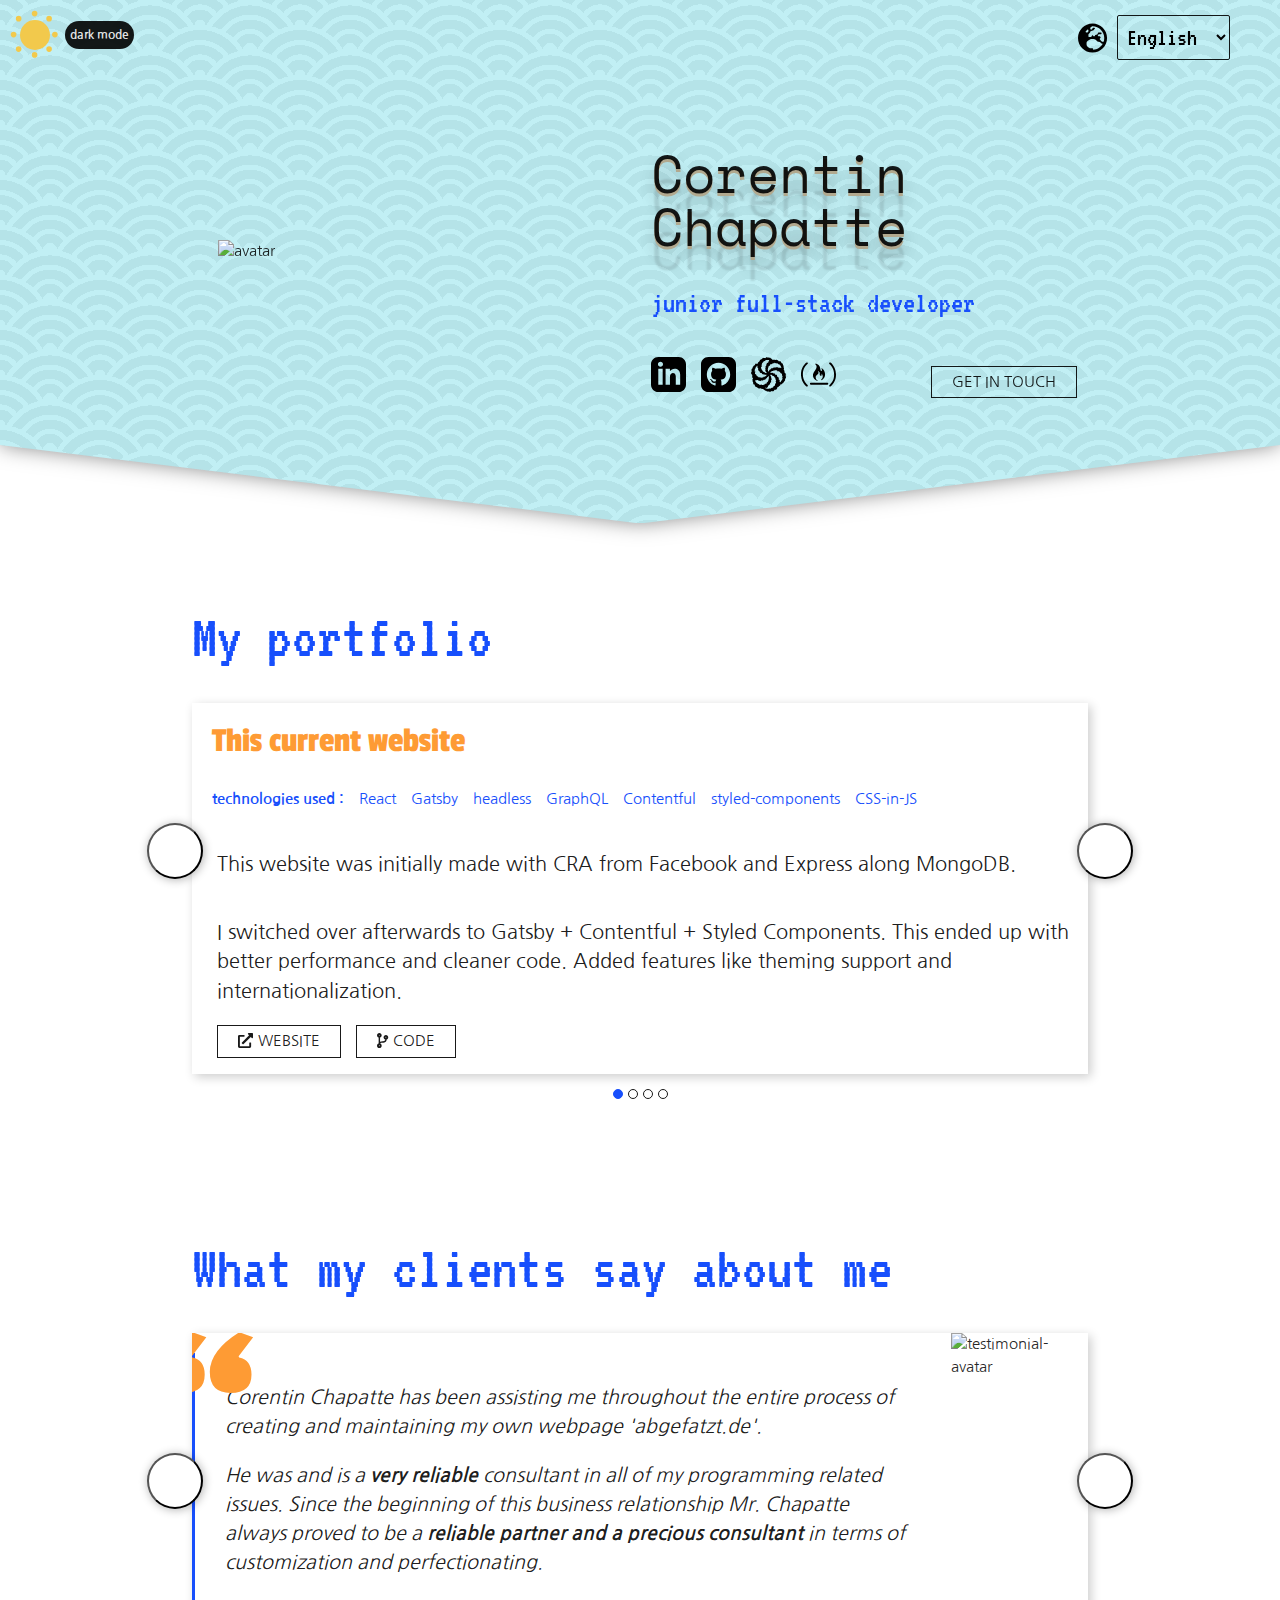
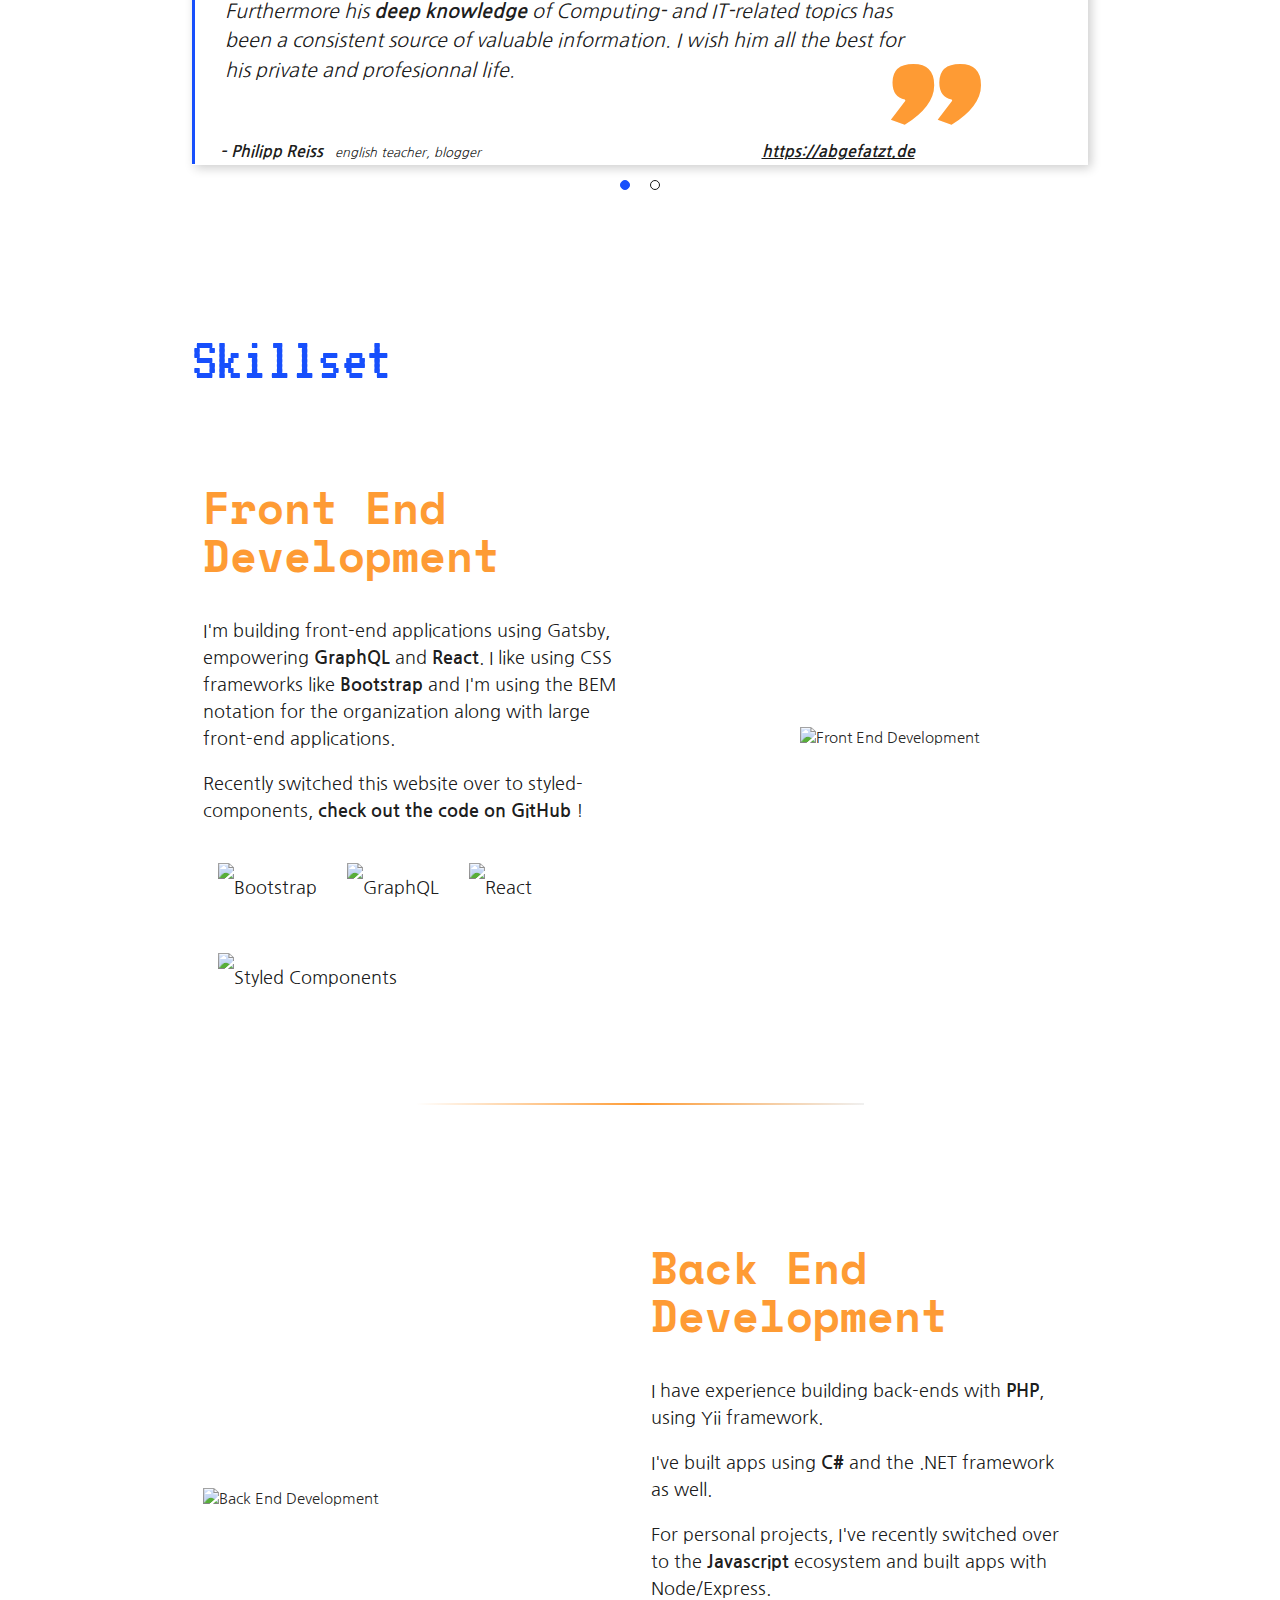
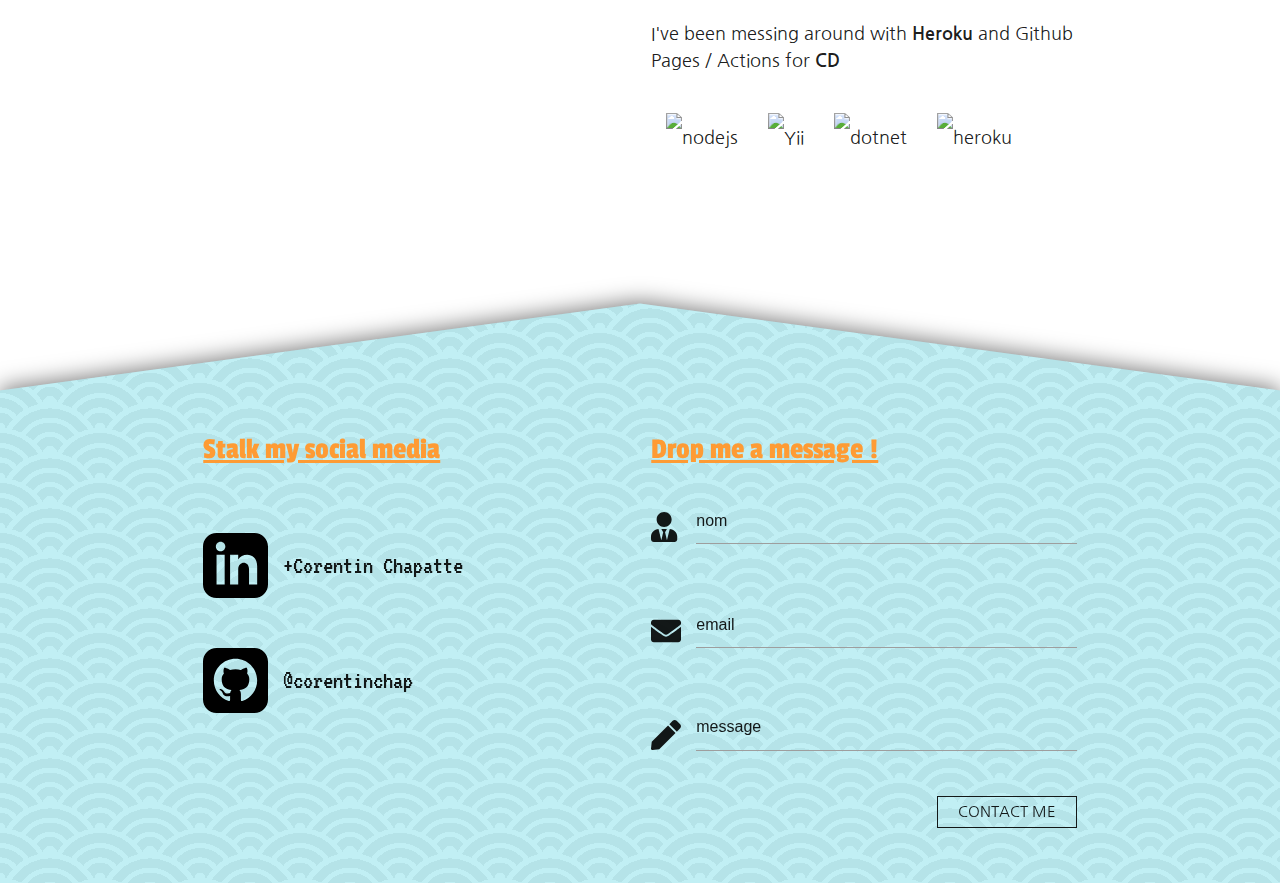
==== commit 0dd34206: "Updates" ====
--- a/index.html
+++ b/index.html
@@ -9,7 +9,195 @@
  * Copyright 2014 Alfiana E. Sibuea and other contributors
  * Released under the MIT license
  * https://github.com/fians/Waves/blob/master/LICENSE
- */.dropdown-trigger,.waves-effect{cursor:pointer}.waves-effect{position:relative;display:inline-block;overflow:hidden;-webkit-user-select:none;-ms-user-select:none;user-select:none;-webkit-tap-highlight-color:transparent;vertical-align:middle;z-index:1;transition:.3s ease-out}.waves-effect .waves-ripple{position:absolute;border-radius:50%;width:20px;height:20px;margin-top:-10px;margin-left:-10px;opacity:0;background:rgba(0,0,0,.2);transition:all .7s ease-out;transition-property:transform,opacity;transform:scale(0);pointer-events:none}.waves-effect.waves-light .waves-ripple{background-color:hsla(0,0%,100%,.45)}.waves-effect.waves-red .waves-ripple{background-color:rgba(244,67,54,.7)}.waves-effect.waves-yellow .waves-ripple{background-color:rgba(255,235,59,.7)}.waves-effect.waves-orange .waves-ripple{background-color:rgba(255,152,0,.7)}.waves-effect.waves-purple .waves-ripple{background-color:rgba(156,39,176,.7)}.waves-effect.waves-green .waves-ripple{background-color:rgba(76,175,80,.7)}.waves-effect.waves-teal .waves-ripple{background-color:rgba(0,150,136,.7)}.waves-effect input[type=button],.waves-effect input[type=reset],.waves-effect input[type=submit]{border:0;font-style:normal;font-size:inherit;text-transform:inherit;background:none}.waves-effect img{position:relative;z-index:-1}.waves-notransition{transition:none!important}.waves-circle{transform:translateZ(0);-webkit-mask-image:-webkit-radial-gradient(circle,#fff 100%,#000 0)}.waves-input-wrapper{border-radius:.2em;vertical-align:bottom}.waves-input-wrapper .waves-button-input{position:relative;top:0;left:0;z-index:1}.waves-circle{text-align:center;width:2.5em;height:2.5em;line-height:2.5em;border-radius:50%;-webkit-mask-image:none}.waves-block{display:block}.waves-effect .waves-ripple{z-index:-1}.modal{display:none;position:fixed;left:0;right:0;background-color:#fafafa;padding:0;max-height:70%;width:55%;margin:auto;overflow-y:auto;border-radius:2px;will-change:top,opacity}.modal:focus{outline:none}@media only screen and (max-width:992px){.modal{width:80%}}.modal h1,.modal h2,.modal h3,.modal h4{margin-top:0}.modal .modal-content{padding:24px}.modal .modal-close{cursor:pointer}.modal .modal-footer{border-radius:0 0 2px 2px;background-color:#fafafa;padding:4px 6px;height:56px;width:100%;text-align:right}.modal .modal-footer .btn,.modal .modal-footer .btn-flat,.modal .modal-footer .btn-large,.modal .modal-footer .btn-small{margin:6px 0}.modal-overlay{position:fixed;z-index:999;top:-25%;left:0;bottom:0;right:0;height:125%;width:100%;background:#000;display:none;will-change:opacity}.modal.modal-fixed-footer{padding:0;height:70%}.modal.modal-fixed-footer .modal-content{position:absolute;height:calc(100% - 56px);max-height:100%;width:100%;overflow-y:auto}.modal.modal-fixed-footer .modal-footer{border-top:1px solid rgba(0,0,0,.1);position:absolute;bottom:0}.modal.bottom-sheet{top:auto;bottom:-100%;margin:0;width:100%;max-height:45%;border-radius:0;will-change:bottom,opacity}.collapsible{border-top:1px solid #ddd;border-right:1px solid #ddd;border-left:1px solid #ddd;margin:.5rem 0 1rem}.collapsible-header{display:flex;cursor:pointer;-webkit-tap-highlight-color:transparent;line-height:1.5;padding:1rem;background-color:#fff;border-bottom:1px solid #ddd}.collapsible-header:focus{outline:0}.collapsible-header i{width:2rem;font-size:1.6rem;display:inline-block;text-align:center;margin-right:1rem}.keyboard-focused .collapsible-header:focus{background-color:#eee}.collapsible-body{display:none;border-bottom:1px solid #ddd;box-sizing:border-box;padding:2rem}.sidenav .collapsible,.sidenav.fixed .collapsible{border:none;box-shadow:none}.sidenav .collapsible li,.sidenav.fixed .collapsible li{padding:0}.sidenav .collapsible-header,.sidenav.fixed .collapsible-header{background-color:transparent;border:none;line-height:inherit;height:inherit;padding:0 16px}.sidenav .collapsible-header:hover,.sidenav.fixed .collapsible-header:hover{background-color:rgba(0,0,0,.05)}.sidenav .collapsible-header i,.sidenav.fixed .collapsible-header i{line-height:inherit}.sidenav .collapsible-body,.sidenav.fixed .collapsible-body{border:0;background-color:#fff}.sidenav .collapsible-body li a,.sidenav.fixed .collapsible-body li a{padding:0 23.5px 0 31px}.collapsible.popout{border:none;box-shadow:none}.collapsible.popout>li{box-shadow:0 2px 5px 0 rgba(0,0,0,.16),0 2px 10px 0 rgba(0,0,0,.12);margin:0 24px;transition:margin .35s cubic-bezier(.25,.46,.45,.94)}.collapsible.popout>li.active{box-shadow:0 5px 11px 0 rgba(0,0,0,.18),0 4px 15px 0 rgba(0,0,0,.15);margin:16px 0}.chip{display:inline-block;height:32px;font-size:13px;font-weight:500;color:rgba(0,0,0,.6);line-height:32px;padding:0 12px;border-radius:16px;background-color:#e4e4e4;margin-bottom:5px;margin-right:5px}.chip:focus{outline:none;background-color:#26a69a;color:#fff}.chip>img{float:left;margin:0 8px 0 -12px;height:32px;width:32px;border-radius:50%}.chip .close{cursor:pointer;float:right;font-size:16px;line-height:32px;padding-left:8px}.chips{border:none;border-bottom:1px solid #9e9e9e;box-shadow:none;margin:0 0 8px;min-height:45px;outline:none;transition:all .3s}.chips.focus{border-bottom:1px solid #26a69a;box-shadow:0 1px 0 0 #26a69a}.chips:hover{cursor:text}.chips .input{background:none;border:0;color:rgba(0,0,0,.6);display:inline-block;font-size:16px;height:3rem;line-height:32px;outline:0;margin:0;padding:0!important;width:120px!important}.chips .input:focus{border:0!important;box-shadow:none!important}.chips .autocomplete-content{margin-top:0;margin-bottom:0}.prefix~.chips{margin-left:3rem;width:92%;width:calc(100% - 3rem)}.chips:empty~label{font-size:.8rem;transform:translateY(-140%)}.materialboxed{display:block;cursor:zoom-in;position:relative;transition:opacity .4s;-webkit-backface-visibility:hidden}.materialboxed:hover:not(.active){opacity:.8}.materialboxed.active{cursor:zoom-out}#materialbox-overlay{top:0;right:0;background-color:#292929;will-change:opacity}#materialbox-overlay,.materialbox-caption{position:fixed;bottom:0;left:0;z-index:1000}.materialbox-caption{display:none;color:#fff;line-height:50px;width:100%;text-align:center;padding:0 15%;height:50px;-webkit-font-smoothing:antialiased}select:focus{outline:1px solid #c9f3ef}button:focus{outline:none;background-color:#2ab7a9}label{font-size:.8rem;color:#9e9e9e}::-webkit-input-placeholder{color:#d1d1d1}:-ms-input-placeholder{color:#d1d1d1}::-ms-input-placeholder{color:#d1d1d1}::placeholder{color:#d1d1d1}input:not([type]),input[type=date]:not(.browser-default),input[type=datetime-local]:not(.browser-default),input[type=datetime]:not(.browser-default),input[type=email]:not(.browser-default),input[type=number]:not(.browser-default),input[type=password]:not(.browser-default),input[type=search]:not(.browser-default),input[type=tel]:not(.browser-default),input[type=text]:not(.browser-default),input[type=time]:not(.browser-default),input[type=url]:not(.browser-default),textarea.materialize-textarea{background-color:transparent;border:none;border-bottom:1px solid #9e9e9e;border-radius:0;outline:none;height:3rem;width:100%;font-size:16px;margin:0 0 8px;padding:0;box-shadow:none;box-sizing:content-box;transition:box-shadow .3s,border .3s}input:not([type]):disabled,input:not([type])[readonly=readonly],input[type=date]:not(.browser-default):disabled,input[type=date]:not(.browser-default)[readonly=readonly],input[type=datetime-local]:not(.browser-default):disabled,input[type=datetime-local]:not(.browser-default)[readonly=readonly],input[type=datetime]:not(.browser-default):disabled,input[type=datetime]:not(.browser-default)[readonly=readonly],input[type=email]:not(.browser-default):disabled,input[type=email]:not(.browser-default)[readonly=readonly],input[type=number]:not(.browser-default):disabled,input[type=number]:not(.browser-default)[readonly=readonly],input[type=password]:not(.browser-default):disabled,input[type=password]:not(.browser-default)[readonly=readonly],input[type=search]:not(.browser-default):disabled,input[type=search]:not(.browser-default)[readonly=readonly],input[type=tel]:not(.browser-default):disabled,input[type=tel]:not(.browser-default)[readonly=readonly],input[type=text]:not(.browser-default):disabled,input[type=text]:not(.browser-default)[readonly=readonly],input[type=time]:not(.browser-default):disabled,input[type=time]:not(.browser-default)[readonly=readonly],input[type=url]:not(.browser-default):disabled,input[type=url]:not(.browser-default)[readonly=readonly],textarea.materialize-textarea:disabled,textarea.materialize-textarea[readonly=readonly]{color:rgba(0,0,0,.42);border-bottom:1px dotted rgba(0,0,0,.42)}input:not([type]):disabled+label,input:not([type])[readonly=readonly]+label,input[type=date]:not(.browser-default):disabled+label,input[type=date]:not(.browser-default)[readonly=readonly]+label,input[type=datetime-local]:not(.browser-default):disabled+label,input[type=datetime-local]:not(.browser-default)[readonly=readonly]+label,input[type=datetime]:not(.browser-default):disabled+label,input[type=datetime]:not(.browser-default)[readonly=readonly]+label,input[type=email]:not(.browser-default):disabled+label,input[type=email]:not(.browser-default)[readonly=readonly]+label,input[type=number]:not(.browser-default):disabled+label,input[type=number]:not(.browser-default)[readonly=readonly]+label,input[type=password]:not(.browser-default):disabled+label,input[type=password]:not(.browser-default)[readonly=readonly]+label,input[type=search]:not(.browser-default):disabled+label,input[type=search]:not(.browser-default)[readonly=readonly]+label,input[type=tel]:not(.browser-default):disabled+label,input[type=tel]:not(.browser-default)[readonly=readonly]+label,input[type=text]:not(.browser-default):disabled+label,input[type=text]:not(.browser-default)[readonly=readonly]+label,input[type=time]:not(.browser-default):disabled+label,input[type=time]:not(.browser-default)[readonly=readonly]+label,input[type=url]:not(.browser-default):disabled+label,input[type=url]:not(.browser-default)[readonly=readonly]+label,textarea.materialize-textarea:disabled+label,textarea.materialize-textarea[readonly=readonly]+label{color:rgba(0,0,0,.42)}input:not([type]):focus:not([readonly]),input[type=date]:not(.browser-default):focus:not([readonly]),input[type=datetime-local]:not(.browser-default):focus:not([readonly]),input[type=datetime]:not(.browser-default):focus:not([readonly]),input[type=email]:not(.browser-default):focus:not([readonly]),input[type=number]:not(.browser-default):focus:not([readonly]),input[type=password]:not(.browser-default):focus:not([readonly]),input[type=search]:not(.browser-default):focus:not([readonly]),input[type=tel]:not(.browser-default):focus:not([readonly]),input[type=text]:not(.browser-default):focus:not([readonly]),input[type=time]:not(.browser-default):focus:not([readonly]),input[type=url]:not(.browser-default):focus:not([readonly]),textarea.materialize-textarea:focus:not([readonly]){border-bottom:1px solid #26a69a;box-shadow:0 1px 0 0 #26a69a}input:not([type]):focus:not([readonly])+label,input[type=date]:not(.browser-default):focus:not([readonly])+label,input[type=datetime-local]:not(.browser-default):focus:not([readonly])+label,input[type=datetime]:not(.browser-default):focus:not([readonly])+label,input[type=email]:not(.browser-default):focus:not([readonly])+label,input[type=number]:not(.browser-default):focus:not([readonly])+label,input[type=password]:not(.browser-default):focus:not([readonly])+label,input[type=search]:not(.browser-default):focus:not([readonly])+label,input[type=tel]:not(.browser-default):focus:not([readonly])+label,input[type=text]:not(.browser-default):focus:not([readonly])+label,input[type=time]:not(.browser-default):focus:not([readonly])+label,input[type=url]:not(.browser-default):focus:not([readonly])+label,textarea.materialize-textarea:focus:not([readonly])+label{color:#26a69a}input:not([type]):focus.valid~label,input[type=date]:not(.browser-default):focus.valid~label,input[type=datetime-local]:not(.browser-default):focus.valid~label,input[type=datetime]:not(.browser-default):focus.valid~label,input[type=email]:not(.browser-default):focus.valid~label,input[type=number]:not(.browser-default):focus.valid~label,input[type=password]:not(.browser-default):focus.valid~label,input[type=search]:not(.browser-default):focus.valid~label,input[type=tel]:not(.browser-default):focus.valid~label,input[type=text]:not(.browser-default):focus.valid~label,input[type=time]:not(.browser-default):focus.valid~label,input[type=url]:not(.browser-default):focus.valid~label,textarea.materialize-textarea:focus.valid~label{color:#4caf50}input:not([type]):focus.invalid~label,input[type=date]:not(.browser-default):focus.invalid~label,input[type=datetime-local]:not(.browser-default):focus.invalid~label,input[type=datetime]:not(.browser-default):focus.invalid~label,input[type=email]:not(.browser-default):focus.invalid~label,input[type=number]:not(.browser-default):focus.invalid~label,input[type=password]:not(.browser-default):focus.invalid~label,input[type=search]:not(.browser-default):focus.invalid~label,input[type=tel]:not(.browser-default):focus.invalid~label,input[type=text]:not(.browser-default):focus.invalid~label,input[type=time]:not(.browser-default):focus.invalid~label,input[type=url]:not(.browser-default):focus.invalid~label,textarea.materialize-textarea:focus.invalid~label{color:#f44336}input:not([type]).validate+label,input[type=date]:not(.browser-default).validate+label,input[type=datetime-local]:not(.browser-default).validate+label,input[type=datetime]:not(.browser-default).validate+label,input[type=email]:not(.browser-default).validate+label,input[type=number]:not(.browser-default).validate+label,input[type=password]:not(.browser-default).validate+label,input[type=search]:not(.browser-default).validate+label,input[type=tel]:not(.browser-default).validate+label,input[type=text]:not(.browser-default).validate+label,input[type=time]:not(.browser-default).validate+label,input[type=url]:not(.browser-default).validate+label,textarea.materialize-textarea.validate+label{width:100%}.select-wrapper.valid>input.select-dropdown,input.valid:not([type]),input.valid:not([type]):focus,input.valid[type=date]:not(.browser-default),input.valid[type=date]:not(.browser-default):focus,input.valid[type=datetime-local]:not(.browser-default),input.valid[type=datetime-local]:not(.browser-default):focus,input.valid[type=datetime]:not(.browser-default),input.valid[type=datetime]:not(.browser-default):focus,input.valid[type=email]:not(.browser-default),input.valid[type=email]:not(.browser-default):focus,input.valid[type=number]:not(.browser-default),input.valid[type=number]:not(.browser-default):focus,input.valid[type=password]:not(.browser-default),input.valid[type=password]:not(.browser-default):focus,input.valid[type=search]:not(.browser-default),input.valid[type=search]:not(.browser-default):focus,input.valid[type=tel]:not(.browser-default),input.valid[type=tel]:not(.browser-default):focus,input.valid[type=text]:not(.browser-default),input.valid[type=text]:not(.browser-default):focus,input.valid[type=time]:not(.browser-default),input.valid[type=time]:not(.browser-default):focus,input.valid[type=url]:not(.browser-default),input.valid[type=url]:not(.browser-default):focus,textarea.materialize-textarea.valid,textarea.materialize-textarea.valid:focus{border-bottom:1px solid #4caf50;box-shadow:0 1px 0 0 #4caf50}.select-wrapper.invalid>input.select-dropdown,.select-wrapper.invalid>input.select-dropdown:focus,input.invalid:not([type]),input.invalid:not([type]):focus,input.invalid[type=date]:not(.browser-default),input.invalid[type=date]:not(.browser-default):focus,input.invalid[type=datetime-local]:not(.browser-default),input.invalid[type=datetime-local]:not(.browser-default):focus,input.invalid[type=datetime]:not(.browser-default),input.invalid[type=datetime]:not(.browser-default):focus,input.invalid[type=email]:not(.browser-default),input.invalid[type=email]:not(.browser-default):focus,input.invalid[type=number]:not(.browser-default),input.invalid[type=number]:not(.browser-default):focus,input.invalid[type=password]:not(.browser-default),input.invalid[type=password]:not(.browser-default):focus,input.invalid[type=search]:not(.browser-default),input.invalid[type=search]:not(.browser-default):focus,input.invalid[type=tel]:not(.browser-default),input.invalid[type=tel]:not(.browser-default):focus,input.invalid[type=text]:not(.browser-default),input.invalid[type=text]:not(.browser-default):focus,input.invalid[type=time]:not(.browser-default),input.invalid[type=time]:not(.browser-default):focus,input.invalid[type=url]:not(.browser-default),input.invalid[type=url]:not(.browser-default):focus,textarea.materialize-textarea.invalid,textarea.materialize-textarea.invalid:focus{border-bottom:1px solid #f44336;box-shadow:0 1px 0 0 #f44336}.select-wrapper.invalid~.helper-text[data-error],.select-wrapper.valid .helper-text[data-success],input:not([type]).invalid~.helper-text[data-error],input:not([type]).valid~.helper-text[data-success],input:not([type]):focus.invalid~.helper-text[data-error],input:not([type]):focus.valid~.helper-text[data-success],input[type=date]:not(.browser-default).invalid~.helper-text[data-error],input[type=date]:not(.browser-default).valid~.helper-text[data-success],input[type=date]:not(.browser-default):focus.invalid~.helper-text[data-error],input[type=date]:not(.browser-default):focus.valid~.helper-text[data-success],input[type=datetime-local]:not(.browser-default).invalid~.helper-text[data-error],input[type=datetime-local]:not(.browser-default).valid~.helper-text[data-success],input[type=datetime-local]:not(.browser-default):focus.invalid~.helper-text[data-error],input[type=datetime-local]:not(.browser-default):focus.valid~.helper-text[data-success],input[type=datetime]:not(.browser-default).invalid~.helper-text[data-error],input[type=datetime]:not(.browser-default).valid~.helper-text[data-success],input[type=datetime]:not(.browser-default):focus.invalid~.helper-text[data-error],input[type=datetime]:not(.browser-default):focus.valid~.helper-text[data-success],input[type=email]:not(.browser-default).invalid~.helper-text[data-error],input[type=email]:not(.browser-default).valid~.helper-text[data-success],input[type=email]:not(.browser-default):focus.invalid~.helper-text[data-error],input[type=email]:not(.browser-default):focus.valid~.helper-text[data-success],input[type=number]:not(.browser-default).invalid~.helper-text[data-error],input[type=number]:not(.browser-default).valid~.helper-text[data-success],input[type=number]:not(.browser-default):focus.invalid~.helper-text[data-error],input[type=number]:not(.browser-default):focus.valid~.helper-text[data-success],input[type=password]:not(.browser-default).invalid~.helper-text[data-error],input[type=password]:not(.browser-default).valid~.helper-text[data-success],input[type=password]:not(.browser-default):focus.invalid~.helper-text[data-error],input[type=password]:not(.browser-default):focus.valid~.helper-text[data-success],input[type=search]:not(.browser-default).invalid~.helper-text[data-error],input[type=search]:not(.browser-default).valid~.helper-text[data-success],input[type=search]:not(.browser-default):focus.invalid~.helper-text[data-error],input[type=search]:not(.browser-default):focus.valid~.helper-text[data-success],input[type=tel]:not(.browser-default).invalid~.helper-text[data-error],input[type=tel]:not(.browser-default).valid~.helper-text[data-success],input[type=tel]:not(.browser-default):focus.invalid~.helper-text[data-error],input[type=tel]:not(.browser-default):focus.valid~.helper-text[data-success],input[type=text]:not(.browser-default).invalid~.helper-text[data-error],input[type=text]:not(.browser-default).valid~.helper-text[data-success],input[type=text]:not(.browser-default):focus.invalid~.helper-text[data-error],input[type=text]:not(.browser-default):focus.valid~.helper-text[data-success],input[type=time]:not(.browser-default).invalid~.helper-text[data-error],input[type=time]:not(.browser-default).valid~.helper-text[data-success],input[type=time]:not(.browser-default):focus.invalid~.helper-text[data-error],input[type=time]:not(.browser-default):focus.valid~.helper-text[data-success],input[type=url]:not(.browser-default).invalid~.helper-text[data-error],input[type=url]:not(.browser-default).valid~.helper-text[data-success],input[type=url]:not(.browser-default):focus.invalid~.helper-text[data-error],input[type=url]:not(.browser-default):focus.valid~.helper-text[data-success],textarea.materialize-textarea.invalid~.helper-text[data-error],textarea.materialize-textarea.valid~.helper-text[data-success],textarea.materialize-textarea:focus.invalid~.helper-text[data-error],textarea.materialize-textarea:focus.valid~.helper-text[data-success]{color:transparent;-webkit-user-select:none;-ms-user-select:none;user-select:none;pointer-events:none}.select-wrapper.valid~.helper-text:after,input:not([type]).valid~.helper-text:after,input:not([type]):focus.valid~.helper-text:after,input[type=date]:not(.browser-default).valid~.helper-text:after,input[type=date]:not(.browser-default):focus.valid~.helper-text:after,input[type=datetime-local]:not(.browser-default).valid~.helper-text:after,input[type=datetime-local]:not(.browser-default):focus.valid~.helper-text:after,input[type=datetime]:not(.browser-default).valid~.helper-text:after,input[type=datetime]:not(.browser-default):focus.valid~.helper-text:after,input[type=email]:not(.browser-default).valid~.helper-text:after,input[type=email]:not(.browser-default):focus.valid~.helper-text:after,input[type=number]:not(.browser-default).valid~.helper-text:after,input[type=number]:not(.browser-default):focus.valid~.helper-text:after,input[type=password]:not(.browser-default).valid~.helper-text:after,input[type=password]:not(.browser-default):focus.valid~.helper-text:after,input[type=search]:not(.browser-default).valid~.helper-text:after,input[type=search]:not(.browser-default):focus.valid~.helper-text:after,input[type=tel]:not(.browser-default).valid~.helper-text:after,input[type=tel]:not(.browser-default):focus.valid~.helper-text:after,input[type=text]:not(.browser-default).valid~.helper-text:after,input[type=text]:not(.browser-default):focus.valid~.helper-text:after,input[type=time]:not(.browser-default).valid~.helper-text:after,input[type=time]:not(.browser-default):focus.valid~.helper-text:after,input[type=url]:not(.browser-default).valid~.helper-text:after,input[type=url]:not(.browser-default):focus.valid~.helper-text:after,textarea.materialize-textarea.valid~.helper-text:after,textarea.materialize-textarea:focus.valid~.helper-text:after{content:attr(data-success);color:#4caf50}.select-wrapper.invalid~.helper-text:after,input:not([type]).invalid~.helper-text:after,input:not([type]):focus.invalid~.helper-text:after,input[type=date]:not(.browser-default).invalid~.helper-text:after,input[type=date]:not(.browser-default):focus.invalid~.helper-text:after,input[type=datetime-local]:not(.browser-default).invalid~.helper-text:after,input[type=datetime-local]:not(.browser-default):focus.invalid~.helper-text:after,input[type=datetime]:not(.browser-default).invalid~.helper-text:after,input[type=datetime]:not(.browser-default):focus.invalid~.helper-text:after,input[type=email]:not(.browser-default).invalid~.helper-text:after,input[type=email]:not(.browser-default):focus.invalid~.helper-text:after,input[type=number]:not(.browser-default).invalid~.helper-text:after,input[type=number]:not(.browser-default):focus.invalid~.helper-text:after,input[type=password]:not(.browser-default).invalid~.helper-text:after,input[type=password]:not(.browser-default):focus.invalid~.helper-text:after,input[type=search]:not(.browser-default).invalid~.helper-text:after,input[type=search]:not(.browser-default):focus.invalid~.helper-text:after,input[type=tel]:not(.browser-default).invalid~.helper-text:after,input[type=tel]:not(.browser-default):focus.invalid~.helper-text:after,input[type=text]:not(.browser-default).invalid~.helper-text:after,input[type=text]:not(.browser-default):focus.invalid~.helper-text:after,input[type=time]:not(.browser-default).invalid~.helper-text:after,input[type=time]:not(.browser-default):focus.invalid~.helper-text:after,input[type=url]:not(.browser-default).invalid~.helper-text:after,input[type=url]:not(.browser-default):focus.invalid~.helper-text:after,textarea.materialize-textarea.invalid~.helper-text:after,textarea.materialize-textarea:focus.invalid~.helper-text:after{content:attr(data-error);color:#f44336}.select-wrapper+label:after,input:not([type])+label:after,input[type=date]:not(.browser-default)+label:after,input[type=datetime-local]:not(.browser-default)+label:after,input[type=datetime]:not(.browser-default)+label:after,input[type=email]:not(.browser-default)+label:after,input[type=number]:not(.browser-default)+label:after,input[type=password]:not(.browser-default)+label:after,input[type=search]:not(.browser-default)+label:after,input[type=tel]:not(.browser-default)+label:after,input[type=text]:not(.browser-default)+label:after,input[type=time]:not(.browser-default)+label:after,input[type=url]:not(.browser-default)+label:after,textarea.materialize-textarea+label:after{display:block;content:"";position:absolute;top:100%;left:0;opacity:0;transition:opacity .2s ease-out,color .2s ease-out}.input-field{position:relative;margin-top:1rem;margin-bottom:1rem}.input-field.inline{display:inline-block;vertical-align:middle;margin-left:5px}.input-field.inline .select-dropdown,.input-field.inline input{margin-bottom:1rem}.input-field.col label{left:.75rem}.input-field.col .prefix~.validate~label,.input-field.col .prefix~label{width:calc(100% - 4.5rem)}.input-field>label{color:#9e9e9e;position:absolute;top:0;left:0;font-size:1rem;cursor:text;transition:transform .2s ease-out,color .2s ease-out;transform-origin:0 100%;text-align:initial;transform:translateY(12px)}.input-field>label:not(.label-icon).active{transform:translateY(-14px) scale(.8);transform-origin:0 0}.input-field>input[type=date]:not(.browser-default)+label,.input-field>input[type=time]:not(.browser-default)+label,.input-field>input[type]:-webkit-autofill:not(.browser-default):not([type=search])+label{transform:translateY(-14px) scale(.8);transform-origin:0 0}.input-field .helper-text{position:relative;min-height:18px;display:block;font-size:12px;color:rgba(0,0,0,.54)}.input-field .helper-text:after{opacity:1;position:absolute;top:0;left:0}.input-field .prefix{position:absolute;width:3rem;font-size:2rem;transition:color .2s;top:.5rem}.input-field .prefix.active{color:#26a69a}.input-field .prefix~.autocomplete-content,.input-field .prefix~.helper-text,.input-field .prefix~.validate~label,.input-field .prefix~input,.input-field .prefix~label,.input-field .prefix~textarea{margin-left:3rem;width:92%;width:calc(100% - 3rem)}.input-field .prefix~label{margin-left:3rem}@media only screen and (max-width:992px){.input-field .prefix~input{width:86%;width:calc(100% - 3rem)}}@media only screen and (max-width:600px){.input-field .prefix~input{width:80%;width:calc(100% - 3rem)}}.input-field input[type=search]{display:block;line-height:inherit;transition:background-color .3s}.nav-wrapper .input-field input[type=search]{height:inherit;padding-left:4rem;width:calc(100% - 4rem);border:0;box-shadow:none}.input-field input[type=search]:focus:not(.browser-default){background-color:#fff;border:0;box-shadow:none;color:#444}.input-field input[type=search]:focus:not(.browser-default)+label i,.input-field input[type=search]:focus:not(.browser-default)~.material-icons,.input-field input[type=search]:focus:not(.browser-default)~.mdi-navigation-close{color:#444}.input-field input[type=search]+.label-icon{transform:none;left:1rem}.input-field input[type=search]~.material-icons,.input-field input[type=search]~.mdi-navigation-close{position:absolute;top:0;right:1rem;color:transparent;cursor:pointer;font-size:2rem;transition:color .3s}textarea{width:100%;height:3rem;background-color:transparent}textarea.materialize-textarea{line-height:normal;overflow-y:hidden;padding:.8rem 0;resize:none;min-height:3rem;box-sizing:border-box}.hiddendiv{visibility:hidden;white-space:pre-wrap;word-wrap:break-word;overflow-wrap:break-word;padding-top:1.2rem;position:absolute;top:0;z-index:-1}.autocomplete-content li .highlight{color:#444}.autocomplete-content li img{height:40px;width:40px;margin:5px 15px}.character-counter{min-height:18px}[type=radio]:checked,[type=radio]:not(:checked){position:absolute;opacity:0;pointer-events:none}[type=radio]:checked+span,[type=radio]:not(:checked)+span{position:relative;padding-left:35px;cursor:pointer;display:inline-block;height:25px;line-height:25px;font-size:1rem;transition:.28s ease;-webkit-user-select:none;-ms-user-select:none;user-select:none}[type=radio]+span:after,[type=radio]+span:before{content:"";position:absolute;left:0;top:0;margin:4px;width:16px;height:16px;z-index:0;transition:.28s ease}[type=radio].with-gap:checked+span:after,[type=radio].with-gap:checked+span:before,[type=radio]:checked+span:after,[type=radio]:checked+span:before,[type=radio]:not(:checked)+span:after,[type=radio]:not(:checked)+span:before{border-radius:50%}[type=radio]:not(:checked)+span:after,[type=radio]:not(:checked)+span:before{border:2px solid #5a5a5a}[type=radio]:not(:checked)+span:after{transform:scale(0)}[type=radio]:checked+span:before{border:2px solid transparent}[type=radio].with-gap:checked+span:after,[type=radio].with-gap:checked+span:before,[type=radio]:checked+span:after{border:2px solid #26a69a}[type=radio].with-gap:checked+span:after,[type=radio]:checked+span:after{background-color:#26a69a}[type=radio]:checked+span:after{transform:scale(1.02)}[type=radio].with-gap:checked+span:after{transform:scale(.5)}[type=radio].tabbed:focus+span:before{box-shadow:0 0 0 10px rgba(0,0,0,.1)}[type=radio].with-gap:disabled:checked+span:before{border:2px solid rgba(0,0,0,.42)}[type=radio].with-gap:disabled:checked+span:after{border:none;background-color:rgba(0,0,0,.42)}[type=radio]:disabled:checked+span:before,[type=radio]:disabled:not(:checked)+span:before{background-color:transparent;border-color:rgba(0,0,0,.42)}[type=radio]:disabled+span{color:rgba(0,0,0,.42)}[type=radio]:disabled:not(:checked)+span:before{border-color:rgba(0,0,0,.42)}[type=radio]:disabled:checked+span:after{background-color:rgba(0,0,0,.42);border-color:#949494}[type=checkbox]:checked,[type=checkbox]:not(:checked){position:absolute;opacity:0;pointer-events:none}[type=checkbox]+span:not(.lever){position:relative;padding-left:35px;cursor:pointer;display:inline-block;height:25px;line-height:25px;font-size:1rem;-webkit-user-select:none;-ms-user-select:none;user-select:none}[type=checkbox]+span:not(.lever):before,[type=checkbox]:not(.filled-in)+span:not(.lever):after{content:"";position:absolute;top:0;left:0;width:18px;height:18px;z-index:0;border:2px solid #5a5a5a;border-radius:1px;margin-top:3px;transition:.2s}[type=checkbox]:not(.filled-in)+span:not(.lever):after{border:0;transform:scale(0)}[type=checkbox]:not(:checked):disabled+span:not(.lever):before{border:none;background-color:rgba(0,0,0,.42)}[type=checkbox].tabbed:focus+span:not(.lever):after{transform:scale(1);border:0;border-radius:50%;box-shadow:0 0 0 10px rgba(0,0,0,.1);background-color:rgba(0,0,0,.1)}[type=checkbox]:checked+span:not(.lever):before{top:-4px;left:-5px;width:12px;height:22px;border-color:transparent #26a69a #26a69a transparent;border-style:solid;border-width:2px;transform:rotate(40deg);-webkit-backface-visibility:hidden;backface-visibility:hidden;transform-origin:100% 100%}[type=checkbox]:checked:disabled+span:before{border-right:2px solid rgba(0,0,0,.42);border-bottom:2px solid rgba(0,0,0,.42)}[type=checkbox]:indeterminate+span:not(.lever):before{top:-11px;left:-12px;width:10px;height:22px;border:none;border-right:2px solid #26a69a;transform:rotate(90deg);-webkit-backface-visibility:hidden;backface-visibility:hidden;transform-origin:100% 100%}[type=checkbox]:indeterminate:disabled+span:not(.lever):before{border-right:2px solid rgba(0,0,0,.42);background-color:transparent}[type=checkbox].filled-in+span:not(.lever):after{border-radius:2px}[type=checkbox].filled-in+span:not(.lever):after,[type=checkbox].filled-in+span:not(.lever):before{content:"";left:0;position:absolute;transition:border .25s,background-color .25s,width .2s .1s,height .2s .1s,top .2s .1s,left .2s .1s;z-index:1}[type=checkbox].filled-in:not(:checked)+span:not(.lever):before{width:0;height:0;border:3px solid transparent;left:6px;top:10px;transform:rotate(37deg);transform-origin:100% 100%}[type=checkbox].filled-in:not(:checked)+span:not(.lever):after{height:20px;width:20px;background-color:transparent;border:2px solid #5a5a5a;top:0;z-index:0}[type=checkbox].filled-in:checked+span:not(.lever):before{top:0;left:1px;width:8px;height:13px;border-color:transparent #fff #fff transparent;border-style:solid;border-width:2px;transform:rotate(37deg);transform-origin:100% 100%}[type=checkbox].filled-in:checked+span:not(.lever):after{top:0;width:20px;height:20px;border:2px solid #26a69a;background-color:#26a69a;z-index:0}[type=checkbox].filled-in.tabbed:focus+span:not(.lever):after{border-radius:2px;border-color:#5a5a5a;background-color:rgba(0,0,0,.1)}[type=checkbox].filled-in.tabbed:checked:focus+span:not(.lever):after{border-radius:2px;background-color:#26a69a;border-color:#26a69a}[type=checkbox].filled-in:disabled:not(:checked)+span:not(.lever):before{background-color:transparent;border:2px solid transparent}[type=checkbox].filled-in:disabled:not(:checked)+span:not(.lever):after{border-color:transparent;background-color:#949494}[type=checkbox].filled-in:disabled:checked+span:not(.lever):before{background-color:transparent}[type=checkbox].filled-in:disabled:checked+span:not(.lever):after{background-color:#949494;border-color:#949494}.switch,.switch *{-webkit-tap-highlight-color:transparent;-webkit-user-select:none;-ms-user-select:none;user-select:none}.switch label{cursor:pointer}.switch label input[type=checkbox]{opacity:0;width:0;height:0}.switch label input[type=checkbox]:checked+.lever{background-color:#84c7c1}.switch label input[type=checkbox]:checked+.lever:after,.switch label input[type=checkbox]:checked+.lever:before{left:18px}.switch label input[type=checkbox]:checked+.lever:after{background-color:#26a69a}.switch label .lever{content:"";display:inline-block;position:relative;width:36px;height:14px;background-color:rgba(0,0,0,.38);border-radius:15px;transition:background .3s ease;vertical-align:middle;margin:0 16px}.switch label .lever:after,.switch label .lever:before{content:"";position:absolute;display:inline-block;width:20px;height:20px;border-radius:50%;left:0;top:-3px;transition:left .3s ease,background .3s ease,box-shadow .1s ease,transform .1s ease}.switch label .lever:before{background-color:rgba(38,166,154,.15)}.switch label .lever:after{background-color:#f1f1f1;box-shadow:0 3px 1px -2px rgba(0,0,0,.2),0 2px 2px 0 rgba(0,0,0,.14),0 1px 5px 0 rgba(0,0,0,.12)}input[type=checkbox]:checked:not(:disabled).tabbed:focus~.lever:before,input[type=checkbox]:checked:not(:disabled)~.lever:active:before{transform:scale(2.4);background-color:rgba(38,166,154,.15)}input[type=checkbox]:not(:disabled).tabbed:focus~.lever:before,input[type=checkbox]:not(:disabled)~.lever:active:before{transform:scale(2.4);background-color:rgba(0,0,0,.08)}.switch input[type=checkbox][disabled]+.lever{cursor:default;background-color:rgba(0,0,0,.12)}.switch label input[type=checkbox][disabled]+.lever:after,.switch label input[type=checkbox][disabled]:checked+.lever:after{background-color:#949494}select{display:none}select.browser-default{display:block}select{background-color:hsla(0,0%,100%,.9);width:100%;padding:5px;border:1px solid #f2f2f2;border-radius:2px;height:3rem}.select-label{position:absolute}.select-wrapper{position:relative}.select-wrapper.invalid+label,.select-wrapper.valid+label{width:100%;pointer-events:none}.select-wrapper input.select-dropdown{position:relative;cursor:pointer;background-color:transparent;border:none;border-bottom:1px solid #9e9e9e;outline:none;height:3rem;line-height:3rem;width:100%;font-size:16px;margin:0 0 8px;padding:0;display:block;-webkit-user-select:none;-ms-user-select:none;user-select:none;z-index:1}.select-wrapper input.select-dropdown:focus{border-bottom:1px solid #26a69a}.select-wrapper .caret{position:absolute;right:0;top:0;bottom:0;margin:auto 0;z-index:0;fill:rgba(0,0,0,.87)}.select-wrapper+label{position:absolute;top:-26px;font-size:.8rem}.select-wrapper.disabled+label,select:disabled{color:rgba(0,0,0,.42)}.select-wrapper.disabled .caret{fill:rgba(0,0,0,.42)}.select-wrapper input.select-dropdown:disabled{color:rgba(0,0,0,.42);cursor:default;-webkit-user-select:none;-ms-user-select:none;user-select:none}.select-wrapper i{color:rgba(0,0,0,.3)}.select-dropdown li.disabled,.select-dropdown li.disabled>span,.select-dropdown li.optgroup{color:rgba(0,0,0,.3);background-color:transparent}.select-dropdown.dropdown-content li:hover,body.keyboard-focused .select-dropdown.dropdown-content li:focus{background-color:rgba(0,0,0,.08)}.select-dropdown.dropdown-content li.selected{background-color:rgba(0,0,0,.03)}.prefix~.select-wrapper{margin-left:3rem;width:92%;width:calc(100% - 3rem)}.prefix~label{margin-left:3rem}.select-dropdown li img{height:40px;width:40px;margin:5px 15px;float:right}.select-dropdown li.optgroup{border-top:1px solid #eee}.select-dropdown li.optgroup.selected>span{color:rgba(0,0,0,.7)}.select-dropdown li.optgroup>span{color:rgba(0,0,0,.4)}.select-dropdown li.optgroup~li.optgroup-option{padding-left:1rem}.file-field{position:relative}.file-field .file-path-wrapper{overflow:hidden;padding-left:10px}.file-field input.file-path{width:100%}.file-field .btn,.file-field .btn-large,.file-field .btn-small{float:left;height:3rem;line-height:3rem}.file-field span{cursor:pointer}.file-field input[type=file]{position:absolute;top:0;right:0;left:0;bottom:0;width:100%;margin:0;padding:0;font-size:20px;cursor:pointer;opacity:0;filter:alpha(opacity=0)}.file-field input[type=file]::-webkit-file-upload-button{display:none}.range-field{position:relative}input[type=range],input[type=range]+.thumb{cursor:pointer}input[type=range]{position:relative;background-color:transparent;border:none;outline:none;width:100%;margin:15px 0;padding:0}input[type=range]:focus{outline:none}input[type=range]+.thumb{position:absolute;top:10px;left:0;border:none;height:0;width:0;border-radius:50%;background-color:#26a69a;margin-left:7px;transform-origin:50% 50%;transform:rotate(-45deg)}input[type=range]+.thumb .value{display:block;width:30px;text-align:center;color:#26a69a;font-size:0;transform:rotate(45deg)}input[type=range]+.thumb.active{border-radius:50% 50% 50% 0}input[type=range]+.thumb.active .value{color:#fff;margin-left:-1px;margin-top:8px;font-size:10px}input[type=range]{-webkit-appearance:none}input[type=range]::-webkit-slider-runnable-track{height:3px;background:#c2c0c2;border:none}input[type=range]::-webkit-slider-thumb{border:none;height:14px;width:14px;border-radius:50%;background:#26a69a;-webkit-transition:box-shadow .3s;transition:box-shadow .3s;-webkit-appearance:none;background-color:#26a69a;transform-origin:50% 50%;margin:-5px 0 0}.keyboard-focused input[type=range]:focus:not(.active)::-webkit-slider-thumb{box-shadow:0 0 0 10px rgba(38,166,154,.26)}input[type=range]{border:1px solid #fff}input[type=range]::-moz-range-track{height:3px;background:#c2c0c2;border:none}input[type=range]::-moz-focus-inner{border:0}input[type=range]::-moz-range-thumb{border:none;height:14px;width:14px;border-radius:50%;background:#26a69a;-moz-transition:box-shadow .3s;transition:box-shadow .3s;margin-top:-5px}input[type=range]:-moz-focusring{outline:1px solid #fff;outline-offset:-1px}.keyboard-focused input[type=range]:focus:not(.active)::-moz-range-thumb{box-shadow:0 0 0 10px rgba(38,166,154,.26)}input[type=range]::-ms-track{height:3px;background:transparent;border-color:transparent;border-width:6px 0;color:transparent}input[type=range]::-ms-fill-lower{background:#777}input[type=range]::-ms-fill-upper{background:#ddd}input[type=range]::-ms-thumb{border:none;height:14px;width:14px;border-radius:50%;background:#26a69a;-ms-transition:box-shadow .3s;transition:box-shadow .3s}.keyboard-focused input[type=range]:focus:not(.active)::-ms-thumb{box-shadow:0 0 0 10px rgba(38,166,154,.26)}.table-of-contents.fixed{position:fixed}.table-of-contents li{padding:2px 0}.table-of-contents a{font-weight:300;color:#757575;padding-left:16px;height:1.5rem;line-height:1.5rem;letter-spacing:.4;display:inline-block}.table-of-contents a:hover{color:#a8a8a8;padding-left:15px;border-left:1px solid #ee6e73}.table-of-contents a.active{font-weight:500;padding-left:14px;border-left:2px solid #ee6e73}.sidenav{position:fixed;width:300px;left:0;top:0;margin:0;transform:translateX(-100%);height:calc(100% + 60px);height:100%;padding-bottom:60px;background-color:#fff;z-index:999;overflow-y:auto;will-change:transform;-webkit-backface-visibility:hidden;backface-visibility:hidden;transform:translateX(-105%)}.sidenav.right-aligned{right:0;transform:translateX(105%);left:auto;transform:translateX(100%)}.sidenav .collapsible{margin:0}.sidenav li{float:none;line-height:48px}.sidenav li.active{background-color:rgba(0,0,0,.05)}.sidenav li>a{color:rgba(0,0,0,.87);display:block;font-size:14px;font-weight:500;height:48px;line-height:48px;padding:0 32px}.sidenav li>a:hover{background-color:rgba(0,0,0,.05)}.sidenav li>a.btn,.sidenav li>a.btn-flat,.sidenav li>a.btn-floating,.sidenav li>a.btn-large,.sidenav li>a.btn-small{margin:10px 15px}.sidenav li>a.btn,.sidenav li>a.btn-floating,.sidenav li>a.btn-large,.sidenav li>a.btn-small{color:#fff}.sidenav li>a.btn-flat{color:#343434}.sidenav li>a.btn-large:hover,.sidenav li>a.btn-small:hover,.sidenav li>a.btn:hover{background-color:#2bbbad}.sidenav li>a.btn-floating:hover{background-color:#26a69a}.sidenav li>a>[class^=mdi-],.sidenav li>a>i,.sidenav li>a>i.material-icons,.sidenav li>a li>a>[class*=mdi-]{float:left;height:48px;line-height:48px;margin:0 32px 0 0;width:24px;color:rgba(0,0,0,.54)}.sidenav .divider{margin:8px 0 0}.sidenav .subheader{cursor:auto;pointer-events:none;color:rgba(0,0,0,.54);font-size:14px;font-weight:500;line-height:48px}.sidenav .subheader:hover{background-color:transparent}.sidenav .user-view{position:relative;padding:32px 32px 0;margin-bottom:8px}.sidenav .user-view>a{height:auto;padding:0}.sidenav .user-view>a:hover{background-color:transparent}.sidenav .user-view .background{overflow:hidden;position:absolute;top:0;right:0;bottom:0;left:0;z-index:-1}.sidenav .user-view .circle,.sidenav .user-view .email,.sidenav .user-view .name{display:block}.sidenav .user-view .circle{height:64px;width:64px}.sidenav .user-view .email,.sidenav .user-view .name{font-size:14px;line-height:24px}.sidenav .user-view .name{margin-top:16px;font-weight:500}.sidenav .user-view .email{padding-bottom:16px;font-weight:400}.drag-target{height:100%;width:10px;position:fixed;top:0;z-index:998}.drag-target.right-aligned{right:0}.sidenav.sidenav-fixed{left:0;transform:translateX(0);position:fixed}.sidenav.sidenav-fixed.right-aligned{right:0;left:auto}@media only screen and (max-width:992px){.sidenav.sidenav-fixed{transform:translateX(-105%)}.sidenav.sidenav-fixed.right-aligned{transform:translateX(105%)}.sidenav>a{padding:0 16px}.sidenav .user-view{padding:16px 16px 0}}.sidenav .collapsible-body>ul:not(.collapsible)>li.active,.sidenav.sidenav-fixed .collapsible-body>ul:not(.collapsible)>li.active{background-color:#ee6e73}.sidenav .collapsible-body>ul:not(.collapsible)>li.active a,.sidenav.sidenav-fixed .collapsible-body>ul:not(.collapsible)>li.active a{color:#fff}.sidenav .collapsible-body{padding:0}.sidenav-overlay{position:fixed;top:0;left:0;right:0;opacity:0;height:120vh;background-color:rgba(0,0,0,.5);z-index:997;display:none}.preloader-wrapper{display:inline-block;position:relative;width:50px;height:50px}.preloader-wrapper.small{width:36px;height:36px}.preloader-wrapper.big{width:64px;height:64px}.preloader-wrapper.active{animation:container-rotate 1568ms linear infinite}@keyframes container-rotate{to{transform:rotate(1turn)}}.spinner-layer{position:absolute;width:100%;height:100%;opacity:0;border-color:#26a69a}.spinner-blue,.spinner-blue-only{border-color:#4285f4}.spinner-red,.spinner-red-only{border-color:#db4437}.spinner-yellow,.spinner-yellow-only{border-color:#f4b400}.spinner-green,.spinner-green-only{border-color:#0f9d58}.active .spinner-layer.spinner-blue{animation:fill-unfill-rotate 5332ms cubic-bezier(.4,0,.2,1) infinite both,blue-fade-in-out 5332ms cubic-bezier(.4,0,.2,1) infinite both}.active .spinner-layer.spinner-red{animation:fill-unfill-rotate 5332ms cubic-bezier(.4,0,.2,1) infinite both,red-fade-in-out 5332ms cubic-bezier(.4,0,.2,1) infinite both}.active .spinner-layer.spinner-yellow{animation:fill-unfill-rotate 5332ms cubic-bezier(.4,0,.2,1) infinite both,yellow-fade-in-out 5332ms cubic-bezier(.4,0,.2,1) infinite both}.active .spinner-layer.spinner-green{animation:fill-unfill-rotate 5332ms cubic-bezier(.4,0,.2,1) infinite both,green-fade-in-out 5332ms cubic-bezier(.4,0,.2,1) infinite both}.active .spinner-layer,.active .spinner-layer.spinner-blue-only,.active .spinner-layer.spinner-green-only,.active .spinner-layer.spinner-red-only,.active .spinner-layer.spinner-yellow-only{opacity:1;animation:fill-unfill-rotate 5332ms cubic-bezier(.4,0,.2,1) infinite both}@keyframes fill-unfill-rotate{12.5%{transform:rotate(135deg)}25%{transform:rotate(270deg)}37.5%{transform:rotate(405deg)}50%{transform:rotate(540deg)}62.5%{transform:rotate(675deg)}75%{transform:rotate(810deg)}87.5%{transform:rotate(945deg)}to{transform:rotate(3turn)}}@keyframes blue-fade-in-out{0%{opacity:1}25%{opacity:1}26%{opacity:0}89%{opacity:0}90%{opacity:1}to{opacity:1}}@keyframes red-fade-in-out{0%{opacity:0}15%{opacity:0}25%{opacity:1}50%{opacity:1}51%{opacity:0}}@keyframes yellow-fade-in-out{0%{opacity:0}40%{opacity:0}50%{opacity:1}75%{opacity:1}76%{opacity:0}}@keyframes green-fade-in-out{0%{opacity:0}65%{opacity:0}75%{opacity:1}90%{opacity:1}to{opacity:0}}.gap-patch{position:absolute;top:0;left:45%;width:10%;height:100%;overflow:hidden;border-color:inherit}.gap-patch .circle{width:1000%;left:-450%}.circle-clipper{display:inline-block;position:relative;width:50%;height:100%;overflow:hidden;border-color:inherit}.circle-clipper .circle{width:200%;height:100%;border:3px solid;border-color:inherit;border-bottom-color:transparent!important;border-radius:50%;animation:none;position:absolute;top:0;right:0;bottom:0}.circle-clipper.left .circle{left:0;border-right-color:transparent!important;transform:rotate(129deg)}.circle-clipper.right .circle{left:-100%;border-left-color:transparent!important;transform:rotate(-129deg)}.active .circle-clipper.left .circle{animation:left-spin 1333ms cubic-bezier(.4,0,.2,1) infinite both}.active .circle-clipper.right .circle{animation:right-spin 1333ms cubic-bezier(.4,0,.2,1) infinite both}@keyframes left-spin{0%{transform:rotate(130deg)}50%{transform:rotate(-5deg)}to{transform:rotate(130deg)}}@keyframes right-spin{0%{transform:rotate(-130deg)}50%{transform:rotate(5deg)}to{transform:rotate(-130deg)}}#spinnerContainer.cooldown{animation:container-rotate 1568ms linear infinite,fade-out .4s cubic-bezier(.4,0,.2,1)}@keyframes fade-out{0%{opacity:1}to{opacity:0}}.slider{position:relative;height:400px;width:100%}.slider.fullscreen{height:100%;width:100%;position:absolute;top:0;left:0;right:0;bottom:0}.slider.fullscreen ul.slides{height:100%}.slider.fullscreen ul.indicators{z-index:2;bottom:30px}.slider .slides{background-color:#9e9e9e;margin:0;height:400px}.slider .slides li{opacity:0;position:absolute;top:0;left:0;z-index:1;width:100%;height:inherit;overflow:hidden}.slider .slides li img{height:100%;width:100%;background-size:cover;background-position:50%}.slider .slides li .caption{color:#fff;position:absolute;top:15%;left:15%;width:70%;opacity:0}.slider .slides li .caption p{color:#e0e0e0}.slider .slides li.active{z-index:2}.slider .indicators{position:absolute;text-align:center;left:0;right:0;bottom:0;margin:0}.slider .indicators .indicator-item{display:inline-block;position:relative;cursor:pointer;height:16px;width:16px;margin:0 12px;background-color:#e0e0e0;transition:background-color .3s;border-radius:50%}.slider .indicators .indicator-item.active{background-color:#4caf50}.carousel{overflow:hidden;position:relative;width:100%;height:400px;perspective:500px;transform-style:preserve-3d;transform-origin:0 50%}.carousel.carousel-slider{top:0;left:0}.carousel.carousel-slider .carousel-fixed-item{position:absolute;left:0;right:0;bottom:20px;z-index:1}.carousel.carousel-slider .carousel-fixed-item.with-indicators{bottom:68px}.carousel.carousel-slider .carousel-item{width:100%;height:100%;min-height:400px;position:absolute;top:0;left:0}.carousel.carousel-slider .carousel-item h2{font-size:24px;font-weight:500;line-height:32px}.carousel.carousel-slider .carousel-item p{font-size:15px}.carousel .carousel-item{visibility:hidden;width:200px;height:200px;position:absolute;top:0;left:0}.carousel .carousel-item>img{width:100%}.carousel .indicators{position:absolute;text-align:center;left:0;right:0;bottom:0;margin:0}.carousel .indicators .indicator-item{display:inline-block;position:relative;cursor:pointer;height:8px;width:8px;margin:24px 4px;background-color:hsla(0,0%,100%,.5);transition:background-color .3s;border-radius:50%}.carousel .indicators .indicator-item.active{background-color:#fff}.carousel .carousel-item:not(.active) .materialboxed,.carousel.scrolling .carousel-item .materialboxed{pointer-events:none}.tap-target-wrapper{width:800px;height:800px;position:fixed;z-index:1000;visibility:hidden;transition:visibility 0s .3s}.tap-target-wrapper.open{visibility:visible;transition:visibility 0s}.tap-target-wrapper.open .tap-target{transform:scale(1);opacity:.95;transition:transform .3s ease-in-out,opacity .3s ease-in-out}.tap-target-wrapper.open .tap-target-wave:before{transform:scale(1)}.tap-target-wrapper.open .tap-target-wave:after{visibility:visible;animation:pulse-animation 1s cubic-bezier(.24,0,.38,1) infinite;transition:opacity .3s,transform .3s,visibility 0s 1s}.tap-target{position:absolute;font-size:1rem;border-radius:50%;background-color:#ee6e73;box-shadow:0 20px 20px 0 rgba(0,0,0,.14),0 10px 50px 0 rgba(0,0,0,.12),0 30px 10px -20px rgba(0,0,0,.2);width:100%;height:100%;opacity:0;transform:scale(0);transition:transform .3s ease-in-out,opacity .3s ease-in-out}.tap-target-content{position:relative;display:table-cell}.tap-target-wave{position:absolute;border-radius:50%;z-index:10001}.tap-target-wave:after,.tap-target-wave:before{content:"";display:block;position:absolute;width:100%;height:100%;border-radius:50%;background-color:#fff}.tap-target-wave:before{transform:scale(0);transition:transform .3s}.tap-target-wave:after{visibility:hidden;transition:opacity .3s,transform .3s,visibility 0s;z-index:-1}.tap-target-origin{top:50%;left:50%;transform:translate(-50%,-50%);z-index:10002;position:absolute!important}.tap-target-origin:not(.btn):not(.btn-large):not(.btn-small),.tap-target-origin:not(.btn):not(.btn-large):not(.btn-small):hover{background:none}@media only screen and (max-width:600px){.tap-target,.tap-target-wrapper{width:600px;height:600px}}.pulse{overflow:visible;position:relative}.pulse:before{content:"";display:block;position:absolute;width:100%;height:100%;top:0;left:0;background-color:inherit;border-radius:inherit;transition:opacity .3s,transform .3s;animation:pulse-animation 1s cubic-bezier(.24,0,.38,1) infinite;z-index:-1}@keyframes pulse-animation{0%{opacity:1;transform:scale(1)}50%{opacity:0;transform:scale(1.5)}to{opacity:0;transform:scale(1.5)}}.datepicker-modal{max-width:325px;min-width:300px;max-height:none}.datepicker-container.modal-content{display:flex;flex-direction:column;padding:0}.datepicker-controls{display:flex;justify-content:space-between;width:280px;margin:0 auto}.datepicker-controls .selects-container{display:flex}.datepicker-controls .select-wrapper input{border-bottom:none;text-align:center;margin:0}.datepicker-controls .select-wrapper input:focus{border-bottom:none}.datepicker-controls .select-wrapper .caret{display:none}.datepicker-controls .select-year input{width:50px}.datepicker-controls .select-month input{width:70px}.month-next,.month-prev{margin-top:4px;cursor:pointer;background-color:transparent;border:none}.datepicker-date-display{flex:1 1 auto;background-color:#26a69a;color:#fff;padding:20px 22px;font-weight:500}.datepicker-date-display .year-text{display:block;font-size:1.5rem;line-height:25px;color:hsla(0,0%,100%,.7)}.datepicker-date-display .date-text{display:block;font-size:2.8rem;line-height:47px;font-weight:500}.datepicker-calendar-container{flex:2.5 1 auto}.datepicker-table{width:280px;font-size:1rem;margin:0 auto}.datepicker-table thead{border-bottom:none}.datepicker-table th{padding:10px 5px;text-align:center}.datepicker-table tr{border:none}.datepicker-table abbr{text-decoration:none;color:#999}.datepicker-table td{border-radius:50%;padding:0}.datepicker-table td.is-today{color:#26a69a}.datepicker-table td.is-selected{background-color:#26a69a;color:#fff}.datepicker-table td.is-disabled,.datepicker-table td.is-outside-current-month{color:rgba(0,0,0,.3);pointer-events:none}.datepicker-day-button{background-color:transparent;border:none;line-height:38px;display:block;width:100%;border-radius:50%;padding:0 5px;cursor:pointer;color:inherit}.datepicker-day-button:focus{background-color:rgba(43,161,150,.25)}.datepicker-footer{width:280px;margin:0 auto;padding-bottom:5px;display:flex;justify-content:space-between}.datepicker-cancel,.datepicker-clear,.datepicker-done,.datepicker-today{color:#26a69a;padding:0 1rem}.datepicker-clear{color:#f44336}@media only screen and (min-width:601px){.datepicker-modal{max-width:625px}.datepicker-container.modal-content{flex-direction:row}.datepicker-date-display{flex:0 1 270px}.datepicker-controls,.datepicker-footer,.datepicker-table{width:320px}.datepicker-day-button{line-height:44px}}.timepicker-modal{max-width:325px;max-height:none}.timepicker-container.modal-content{display:flex;flex-direction:column;padding:0}.text-primary{color:#fff}.timepicker-digital-display{flex:1 1 auto;background-color:#26a69a;padding:10px;font-weight:300}.timepicker-text-container{font-size:4rem;font-weight:700;text-align:center;color:hsla(0,0%,100%,.6);font-weight:400;position:relative;-webkit-user-select:none;-ms-user-select:none;user-select:none}.timepicker-span-am-pm div,.timepicker-span-hours,.timepicker-span-minutes{cursor:pointer}.timepicker-span-hours{margin-right:3px}.timepicker-span-minutes{margin-left:3px}.timepicker-display-am-pm{font-size:1.3rem;position:absolute;right:1rem;bottom:1rem;font-weight:400}.timepicker-analog-display{flex:2.5 1 auto}.timepicker-plate{background-color:#eee;border-radius:50%;width:270px;height:270px;overflow:visible;position:relative;margin:25px auto 5px;-webkit-user-select:none;-ms-user-select:none;user-select:none}.timepicker-canvas,.timepicker-dial{position:absolute;left:0;right:0;top:0;bottom:0}.timepicker-minutes{visibility:hidden}.timepicker-tick{border-radius:50%;color:rgba(0,0,0,.87);line-height:40px;text-align:center;width:40px;height:40px;position:absolute;cursor:pointer;font-size:15px}.timepicker-tick.active,.timepicker-tick:hover{background-color:rgba(38,166,154,.25)}.timepicker-dial{transition:transform .35s,opacity .35s}.timepicker-dial-out{opacity:0}.timepicker-dial-out.timepicker-hours{transform:scale(1.1)}.timepicker-dial-out.timepicker-minutes{transform:scale(.8)}.timepicker-canvas{transition:opacity 175ms}.timepicker-canvas line{stroke:#26a69a;stroke-width:4;stroke-linecap:round}.timepicker-canvas-out{opacity:.25}.timepicker-canvas-bearing,.timepicker-canvas-bg{stroke:none;fill:#26a69a}.timepicker-footer{margin:0 auto;padding:5px 1rem;display:flex;justify-content:space-between}.timepicker-clear{color:#f44336}.timepicker-close{color:#26a69a}.timepicker-clear,.timepicker-close{padding:0 20px}@media only screen and (min-width:601px){.timepicker-modal{max-width:600px}.timepicker-container.modal-content{flex-direction:row}.timepicker-text-container{top:32%}.timepicker-display-am-pm{position:relative;right:auto;bottom:auto;text-align:center;margin-top:1.2rem}}</style><meta name="generator" content="Gatsby 2.20.2"/><title data-react-helmet="true">Chapatte Co Portfolio</title><link data-react-helmet="true" rel="stylesheet" href="https://fonts.googleapis.com/css?family=Nanum+Gothic:400,700|Space+Mono|VT323|Passion+One&amp;display=swap&#x27;)"/><meta data-react-helmet="true" name="theme-color" content="#fff"/><meta data-react-helmet="true" name="description" content="This is the personal portfolio of a junior full-stack developer"/><style data-styled="" data-styled-version="5.0.1"></style><link rel="icon" href="/icons/icon-48x48.png?v=fae4bd4f9b3a011e840a8153906409fa"/><link rel="manifest" href="/manifest.webmanifest"/><meta name="theme-color" content="#174ffc"/><link rel="apple-touch-icon" sizes="48x48" href="/icons/icon-48x48.png?v=fae4bd4f9b3a011e840a8153906409fa"/><link rel="apple-touch-icon" sizes="72x72" href="/icons/icon-72x72.png?v=fae4bd4f9b3a011e840a8153906409fa"/><link rel="apple-touch-icon" sizes="96x96" href="/icons/icon-96x96.png?v=fae4bd4f9b3a011e840a8153906409fa"/><link rel="apple-touch-icon" sizes="144x144" href="/icons/icon-144x144.png?v=fae4bd4f9b3a011e840a8153906409fa"/><link rel="apple-touch-icon" sizes="192x192" href="/icons/icon-192x192.png?v=fae4bd4f9b3a011e840a8153906409fa"/><link rel="apple-touch-icon" sizes="256x256" href="/icons/icon-256x256.png?v=fae4bd4f9b3a011e840a8153906409fa"/><link rel="apple-touch-icon" sizes="384x384" href="/icons/icon-384x384.png?v=fae4bd4f9b3a011e840a8153906409fa"/><link rel="apple-touch-icon" sizes="512x512" href="/icons/icon-512x512.png?v=fae4bd4f9b3a011e840a8153906409fa"/><link rel="preconnect dns-prefetch" href="https://www.google-analytics.com"/><link as="script" rel="preload" href="/webpack-runtime-b7209cb66700cc473b09.js"/><link as="script" rel="preload" href="/app-21bf2a088290846a52db.js"/><link as="script" rel="preload" href="/styles-09026b9c93091a2112b7.js"/><link as="script" rel="preload" href="/commons-f40fc9a7f29b21175c85.js"/><link as="script" rel="preload" href="/component---src-pages-index-js-6ee5d1026580a6b936b4.js"/><link as="fetch" rel="preload" href="/page-data\index\page-data.json" crossorigin="anonymous"/><link as="fetch" rel="preload" href="/page-data\app-data.json" crossorigin="anonymous"/></head><body><div id="___gatsby"><div style="outline:none" tabindex="-1" id="gatsby-focus-wrapper"><main class="Layout__LayoutWrapper-sc-1s6kdb2-0 ftjGHW landing"><div data-cursor="hover" class="ToggleThemeButton__ToggleLabelWrapper-fi5a3a-1 fWQAfl"><label class="ToggleThemeButton__Toggle-fi5a3a-5 gGkGdc"><input type="checkbox" id="toggle-theme" class="ToggleThemeButton__StyledCheckbox-fi5a3a-2 diFwqR"/><div class="ToggleThemeButton__Planet-fi5a3a-4 dWUXYx planet"></div><div class="ToggleThemeButton__Elements-fi5a3a-3 bUfaEV elements" data-cursor="hover"><svg viewBox="0 0 500 500" xmlns="http://www.w3.org/2000/svg" version="1.1" class="ToggleThemeButton__ThemeSwitchSVG-fi5a3a-0 ghwFHe"><circle cx="250" cy="250" r="200"></circle></svg><svg viewBox="0 0 500 500" xmlns="http://www.w3.org/2000/svg" version="1.1" class="ToggleThemeButton__ThemeSwitchSVG-fi5a3a-0 ghwFHe"><circle cx="250" cy="250" r="200"></circle></svg><svg viewBox="0 0 500 500" xmlns="http://www.w3.org/2000/svg" version="1.1" class="ToggleThemeButton__ThemeSwitchSVG-fi5a3a-0 ghwFHe"><circle cx="250" cy="250" r="200"></circle></svg><svg viewBox="0 0 500 500" xmlns="http://www.w3.org/2000/svg" version="1.1" class="ToggleThemeButton__ThemeSwitchSVG-fi5a3a-0 ghwFHe"><circle cx="250" cy="250" r="200"></circle></svg><svg viewBox="0 0 500 500" xmlns="http://www.w3.org/2000/svg" version="1.1" class="ToggleThemeButton__ThemeSwitchSVG-fi5a3a-0 ghwFHe"><circle cx="250" cy="250" r="200"></circle></svg><svg viewBox="0 0 500 500" xmlns="http://www.w3.org/2000/svg" version="1.1" class="ToggleThemeButton__ThemeSwitchSVG-fi5a3a-0 ghwFHe"><circle cx="250" cy="250" r="200"></circle></svg><svg viewBox="0 0 500 500" xmlns="http://www.w3.org/2000/svg" version="1.1" class="ToggleThemeButton__ThemeSwitchSVG-fi5a3a-0 ghwFHe"><circle cx="250" cy="250" r="200"></circle></svg><svg viewBox="0 0 500 500" xmlns="http://www.w3.org/2000/svg" version="1.1" class="ToggleThemeButton__ThemeSwitchSVG-fi5a3a-0 ghwFHe"><circle cx="250" cy="250" r="200"></circle></svg></div></label><div class="valign-wrapper"><label class="ToggleThemeButton__ToggleLabel-fi5a3a-6 dfXjTN valign-wrapper" for="toggle-theme">dark<!-- --> mode</label></div></div><div class="AboutWrapper__AboutSectionWrapper-sc-11cplg9-0 covhKa"><div class="LangSwitcher__LangSwitcherWrapper-sc-9w5rsx-0 dzvfJE"><div class="input-field"><div class="select-wrapper"><svg aria-hidden="true" focusable="false" data-prefix="fas" data-icon="globe-europe" class="svg-inline--fa fa-globe-europe fa-w-16 fa-2x " role="img" xmlns="http://www.w3.org/2000/svg" viewBox="0 0 496 512" color="white"><path fill="currentColor" d="M248 8C111 8 0 119 0 256s111 248 248 248 248-111 248-248S385 8 248 8zm200 248c0 22.5-3.9 44.2-10.8 64.4h-20.3c-4.3 0-8.4-1.7-11.4-4.8l-32-32.6c-4.5-4.6-4.5-12.1.1-16.7l12.5-12.5v-8.7c0-3-1.2-5.9-3.3-8l-9.4-9.4c-2.1-2.1-5-3.3-8-3.3h-16c-6.2 0-11.3-5.1-11.3-11.3 0-3 1.2-5.9 3.3-8l9.4-9.4c2.1-2.1 5-3.3 8-3.3h32c6.2 0 11.3-5.1 11.3-11.3v-9.4c0-6.2-5.1-11.3-11.3-11.3h-36.7c-8.8 0-16 7.2-16 16v4.5c0 6.9-4.4 13-10.9 15.2l-31.6 10.5c-3.3 1.1-5.5 4.1-5.5 7.6v2.2c0 4.4-3.6 8-8 8h-16c-4.4 0-8-3.6-8-8s-3.6-8-8-8H247c-3 0-5.8 1.7-7.2 4.4l-9.4 18.7c-2.7 5.4-8.2 8.8-14.3 8.8H194c-8.8 0-16-7.2-16-16V199c0-4.2 1.7-8.3 4.7-11.3l20.1-20.1c4.6-4.6 7.2-10.9 7.2-17.5 0-3.4 2.2-6.5 5.5-7.6l40-13.3c1.7-.6 3.2-1.5 4.4-2.7l26.8-26.8c2.1-2.1 3.3-5 3.3-8 0-6.2-5.1-11.3-11.3-11.3H258l-16 16v8c0 4.4-3.6 8-8 8h-16c-4.4 0-8-3.6-8-8v-20c0-2.5 1.2-4.9 3.2-6.4l28.9-21.7c1.9-.1 3.8-.3 5.7-.3C358.3 56 448 145.7 448 256zM130.1 149.1c0-3 1.2-5.9 3.3-8l25.4-25.4c2.1-2.1 5-3.3 8-3.3 6.2 0 11.3 5.1 11.3 11.3v16c0 3-1.2 5.9-3.3 8l-9.4 9.4c-2.1 2.1-5 3.3-8 3.3h-16c-6.2 0-11.3-5.1-11.3-11.3zm128 306.4v-7.1c0-8.8-7.2-16-16-16h-20.2c-10.8 0-26.7-5.3-35.4-11.8l-22.2-16.7c-11.5-8.6-18.2-22.1-18.2-36.4v-23.9c0-16 8.4-30.8 22.1-39l42.9-25.7c7.1-4.2 15.2-6.5 23.4-6.5h31.2c10.9 0 21.4 3.9 29.6 10.9l43.2 37.1h18.3c8.5 0 16.6 3.4 22.6 9.4l17.3 17.3c3.4 3.4 8.1 5.3 12.9 5.3H423c-32.4 58.9-93.8 99.5-164.9 103.1z"></path></svg><select tabindex="-1"><option selected="" value="/">English</option><option value="/fr">Francais</option></select></div></div></div><div class="AboutWrapper__AboutSectionClip-sc-11cplg9-1 gmfsPH"><div class="container"><div class="row flex"><div class="valign-wrapper col m12 l6"><div class="AboutWrapper__ProfilePicture-sc-11cplg9-3 kazJdn hide-on-med-and-down"><img src="//images.ctfassets.net/u4uc6pimt6dz/1saz9f5uHjjKIPeJJD38kS/82a8e226b67fa8fcc67ccb5f7ceb099f/home-animation__1_.svg" alt="avatar"/></div></div><div class="valign-wrapper col m12 l6"><div class="AboutPresentation__AboutPresentationWrapper-ye20br-1 gvldMt"><h1>Corentin Chapatte</h1><h2>junior full-stack developer</h2><div class="AboutPresentation__SocialContactWrapper-ye20br-0 jzWmRm"><div data-cursor="hover" class="AboutSocial__AboutSocialWrapper-sc-1uxzdu6-0 ivWDGB"><a title="boring but useful social media" target="_blank" rel="noopener noreferrer" alt="linkedIn"><svg viewBox="0 0 24 24"><path d="M19 0H5C2.239 0 0 2.239 0 5v14c0 2.761 2.239 5 5 5h14c2.762 0 5-2.239 5-5V5c0-2.761-2.238-5-5-5zM8 19H5V8h3v11zM6.5 6.732c-.966 0-1.75-.79-1.75-1.764s.784-1.764 1.75-1.764 1.75.79 1.75 1.764-.783 1.764-1.75 1.764zM20 19h-3v-5.604c0-3.368-4-3.113-4 0V19h-3V8h3v1.765c1.396-2.586 7-2.777 7 2.476V19z"></path></svg></a><a title="GitHub the code sharing platform" target="_blank" rel="noopener noreferrer"><svg viewBox="0 0 24 24"><path d="M19 0H5C2.239 0 0 2.239 0 5v14c0 2.761 2.239 5 5 5h14c2.762 0 5-2.239 5-5V5c0-2.761-2.238-5-5-5zm-4.466 19.59c-.405.078-.534-.171-.534-.384v-2.195c0-.747-.262-1.233-.55-1.481 1.782-.198 3.654-.875 3.654-3.947 0-.874-.312-1.588-.823-2.147.082-.202.356-1.016-.079-2.117 0 0-.671-.215-2.198.82-.64-.18-1.324-.267-2.004-.271-.68.003-1.364.091-2.003.269-1.528-1.035-2.2-.82-2.2-.82-.434 1.102-.16 1.915-.077 2.118-.512.56-.824 1.273-.824 2.147 0 3.064 1.867 3.751 3.645 3.954-.229.2-.436.552-.508 1.07-.457.204-1.614.557-2.328-.666 0 0-.423-.768-1.227-.825 0 0-.78-.01-.055.487 0 0 .525.246.889 1.17 0 0 .463 1.428 2.688.944v1.489c0 .211-.129.459-.528.385C6.292 18.533 4 15.534 4 12c0-4.419 3.582-8 8-8s8 3.581 8 8c0 3.533-2.289 6.531-5.466 7.59z"></path></svg></a><a title="codewars coding game" target="_blank" rel="noopener noreferrer"><svg viewBox="0 0 24 24"><path d="M.76 12.2l-.08-.04c-.18-.1-.32-.25-.42-.44-.14-.26-.2-.5-.2-.75l.02-.13c0-.2.05-.38.14-.55l.08-.15c.04-.08.1-.15.15-.22.06-.07.07-.16.05-.24l-.05-.16c-.06-.2-.1-.4-.1-.6L.32 8.8c0-.22.06-.44.2-.6l.1-.13c.07-.1.18-.16.3-.2.1-.03.17-.13.18-.25l.02-.34c0-.27.13-.52.33-.7l.24-.18c.05-.05.1-.1.14-.18.05-.06.06-.14.05-.2-.02-.1 0-.13.05-.14.16.06.26.04.33-.04l.13-.17.36-.4c.1-.1.14-.28.08-.42l-.12-.26c-.02-.06 0-.13.05-.15.13 0 .22.05.26.13l.04.07c.06.12.2.18.3.13.22-.08.4-.1.57-.1h.32c.22 0 .4-.15.44-.38.04-.28.14-.5.28-.65.15-.17.32-.3.52-.4.26-.14.42-.34.47-.6.07-.32.24-.55.47-.7l.76-.43.22-.13c.13-.08.25-.18.35-.3l.2-.24c.1-.1.2-.17.32-.2.1-.03.24-.05.36-.04l.4.03c.2 0 .36.05.52.12l.1.05c.1.04.2.02.25-.05L10 .7l.43-.45c.1-.1.22-.14.35-.12.13.02.26.07.38.13.18.1.33.14.5.14h.1c.22 0 .44.03.66.08l.15.04c.15.04.3-.02.4-.14.03-.05.1-.06.14-.02.03.02.04.04.05.07.02.2.14.35.3.4l.16.05c.17.05.32.16.42.3.1.15.22.3.36.4l.1.1c.1.1.24.14.38.13h.59c.24 0 .47.04.7.14.22.1.45.12.66.04.22-.07.45-.1.68-.07l.43.07c.2.02.4.12.52.27l.05.05c.1.1.2.23.3.37.06.13.2.2.34.2h.62c.15 0 .3.03.42.1.13.1.24.2.34.3l.1.13c.12.14.18.33.17.53 0 .16.12.3.28.3l.2.02c.14 0 .26.1.33.23l.1.2.26.58c.04.1.05.2.04.28 0 .1.03.18.1.22l.1.07c.13.1.2.25.18.42l-.07.47-.02.2c-.02.1.03.23.12.3.15.1.22.23.23.38v.2c0 .1-.02.22-.1.3-.06.08-.1.18-.1.3l.03.23c0 .16.1.3.2.4.14.1.22.26.24.42.04.25.05.45.05.65v.23c0 .08 0 .16.03.24.02.07.07.14.13.18l.2.15c.2.13.34.3.42.53.1.22.13.45.13.68v.08c0 .18-.02.37-.08.54-.05.18-.04.35.03.5.08.14.13.3.15.47.04.2.02.4-.05.56l-.02.07c-.05.12-.13.23-.23.32-.1.1-.2.16-.26.23-.06.06-.1.16-.07.25l.03.14c.05.2.05.4 0 .58v.08c-.04.15-.1.28-.16.4-.07.13-.17.23-.3.3l-.15.1c-.07.04-.12.13-.12.22 0 .1-.04.2-.1.26l-.15.2c-.1.13-.23.24-.37.3-.14.1-.26.2-.35.3-.1.12-.18.26-.22.4-.04.18-.18.28-.33.28h-.54c-.14 0-.27.1-.33.22-.07.16-.14.27-.23.37-.1.1-.16.22-.2.36-.02.12-.12.2-.22.16-.13-.06-.26 0-.32.1-.12.2-.24.35-.37.48l-.07.06c-.13.1-.3.18-.45.18-.18 0-.27.08-.3.2-.03.1-.05.23-.06.34-.02.12-.06.23-.1.33l-.05.06c-.1.15-.18.3-.28.43l-.04.06c-.13.17-.3.3-.5.35-.24.08-.45.1-.66.1h-.14c-.1 0-.2.06-.27.16l-.06.1-.06.12-.13.22c-.1.18-.25.3-.45.36-.2.05-.43.07-.64.06l-.16-.02c-.14 0-.27-.04-.4-.1-.1-.04-.24 0-.3.1-.1.14-.22.22-.35.26l-.3.1c-.2.05-.42.05-.63 0l-.16-.05c-.1 0-.2-.05-.28-.1-.1-.05-.2-.07-.3-.06l-.13.02c-.2.02-.38 0-.56-.05l-.27-.06c-.12-.04-.23-.12-.3-.23-.05-.1-.16-.18-.3-.2H9.9c-.2-.03-.38-.1-.5-.25L9 22.5l-.14-.12-.22-.16-.13-.1c-.15-.1-.33-.18-.52-.2l-.6-.1c-.06 0-.1-.02-.16-.03L7 21.74c-.1-.02-.2-.1-.27-.2-.06-.1-.17-.14-.27-.1-.2.08-.36.1-.52.13H5.8c-.26.02-.5-.02-.74-.13-.24-.1-.4-.25-.55-.44-.12-.17-.3-.3-.52-.34l-.28-.06c-.2-.04-.4-.12-.58-.24-.2-.14-.3-.27-.38-.43-.08-.15-.13-.32-.14-.5v-.08c-.02-.2-.16-.38-.35-.43-.23-.07-.4-.17-.55-.3-.14-.13-.22-.32-.22-.52l.02-.44c0-.17-.05-.32-.17-.43-.12-.12-.2-.27-.2-.43l-.03-.36c-.02-.26-.07-.52-.13-.78-.06-.23.03-.46.22-.57l.07-.05c.1-.07.14-.2.08-.32l-.08-.1c-.1-.1-.2-.17-.3-.2-.08-.02-.1-.1-.1-.15l.1-.12c.06-.07.05-.18 0-.24-.08-.08-.12-.18-.13-.28l-.02-.7c0-.14.02-.28.06-.42.04-.12 0-.26-.12-.32zm9.9-1.32c.07-.07.06-.2 0-.25-.1-.08-.17-.17-.23-.27l-.1-.16c-.07-.13-.16-.24-.26-.34l-.02-.02c-.1-.08-.17-.18-.23-.3-.05-.1-.05-.2 0-.3l.06-.1c.06-.1.1-.24.1-.36v-.04c0-.1-.04-.2-.1-.3-.04-.08-.08-.18-.1-.28V8.1c-.03-.12 0-.25.08-.35.08-.13.14-.25.17-.4v-.02c.04-.1.02-.23-.04-.33s-.08-.2-.04-.32l.07-.2c.06-.18.15-.34.27-.48l.14-.15.1-.12.06-.06c.06-.06.07-.16.02-.24-.05-.1-.08-.2-.06-.3l.02-.14c.03-.2.1-.4.23-.56l.04-.04c.15-.2.34-.33.56-.4l.27-.1c.12-.04.2-.17.2-.3 0-.16.05-.3.14-.43l.05-.05c.1-.17.22-.34.3-.52l.07-.13c.02-.03.03-.07.03-.1 0-.17-.1-.32-.26-.33L11.76 2c-.25-.02-.5 0-.74 0l-.85.1c-.13 0-.23.1-.24.24 0 .14-.1.26-.22.3l-.36.1-.1.03-.3.1c-.22.07-.4.23-.5.45l-.08.13c-.1.22-.27.4-.48.53-.2.13-.3.34-.32.58v.1c-.02.2-.08.4-.2.54l-.05.08c-.08.1-.1.23-.05.34.05.12.08.25.07.38v.53c0 .14-.1.26-.2.3-.14.05-.23.16-.27.3l-.05.2c-.04.2.03.4.2.52.16.12.26.3.3.52v.18c.03.2.14.4.32.5.18.12.32.3.4.5l.05.16c.08.22.26.35.46.37h.06c.18 0 .34.1.44.26.1.16.26.27.44.3l.28.08c.17.05.33.14.46.27l.02.02c.1.08.26.07.35-.04l.07-.08zm1.14-.92c.1.06.2.03.24-.06l.03-.05c.07-.14.16-.28.26-.4l.2-.3c.03 0 .04-.02.05-.04l.24-.32c.1-.1.22-.17.36-.17.13 0 .24-.07.3-.2.04-.14.1-.27.22-.38l.05-.06c.1-.1.2-.15.3-.2.13-.02.25-.04.37-.04h.3c.12 0 .22-.05.28-.15.06-.1.15-.17.25-.22l.1-.04c.16-.07.34-.12.52-.14l.2-.02c.12 0 .25 0 .37.07.1.07.23.06.33-.02l.07-.04c.15-.1.32-.18.5-.2h.02c.2-.04.38-.04.58-.03h.1c.2.03.37.1.5.25l.03.04c.1.1.26.18.4.18h.17c.05 0 .1-.02.13-.07.03-.03.08-.06.13-.06h.1c.14 0 .27.04.4.08l.17.07c.16.05.33.1.5.12h.12c.08 0 .13-.05.13-.12 0-.1-.02-.2-.07-.28L20.68 7c-.08-.13-.14-.27-.2-.4l-.02-.05c-.05-.1-.05-.2 0-.3V6.2c.02-.08-.02-.17-.1-.2h-.08c-.16-.05-.3-.14-.4-.27l-.1-.1c-.1-.1-.16-.25-.2-.4-.05-.13-.16-.23-.3-.23h-.42c-.15-.02-.28-.1-.37-.22l-.04-.05c-.07-.1-.13-.22-.17-.34-.05-.1-.16-.16-.26-.13l-.12.04c-.2.07-.4.1-.6.08l-.16-.02c-.17 0-.33-.07-.46-.17l-.1-.07c-.08-.06-.16-.1-.25-.14-.1-.04-.18-.02-.24.05l-.05.06c-.1.1-.24.18-.38.2l-.54.03c-.1 0-.2.05-.27.12-.08.07-.17.12-.27.14h-.02c-.1 0-.2.07-.3.14v.02c-.1.1-.23.15-.36.15l-.04.02c-.12 0-.24 0-.36.03h-.12c-.17.03-.3.17-.34.35l-.04.23c-.03.16-.1.3-.2.43-.1.12-.22.2-.37.2H12.26c-.1.02-.2.13-.18.25.02.17 0 .32-.03.47l-.04.17c-.04.15-.14.27-.27.32l-.06.03h-.02c-.06.04-.1.13-.05.2.06.1.08.2.07.3l-.03.32c0 .12-.05.23-.1.33-.06.1-.06.2-.02.3l.1.22c.05.1.06.2.03.32-.03.1-.05.2-.04.3 0 .1.06.2.14.24l.02.02zm7.9 7.23c.1.1.25.14.37.06l.2-.13c.1-.07.18-.17.22-.3v-.02l.1-.3.06-.1.04-.1.04-.07c.04-.08.1-.14.2-.17l.04-.02c.08-.02.13-.1.13-.18 0-.1.05-.18.1-.25l.08-.07.2-.26v-.02c.06-.08.1-.17.12-.27.02-.1 0-.2-.04-.3l-.02-.04c-.04-.1-.06-.17-.07-.26l-.03-.28-.03-.3c0-.1.04-.2.1-.3.07-.08.12-.18.16-.28v-.04l.02-.02c.02-.1-.03-.2-.12-.2-.1-.05-.2-.13-.23-.25l-.03-.06c-.05-.18-.08-.36-.08-.54l.02-.5v-.03c0-.17-.14-.3-.3-.3h-.02c-.2 0-.36-.06-.5-.2l-.08-.1-.2-.23-.26-.3c-.1-.14-.2-.26-.33-.38-.1-.1-.25-.2-.4-.22l-.2-.03c-.1-.02-.23-.07-.34-.14-.08-.06-.2-.04-.28.04l-.13.14-.06.04c-.07.02-.14-.02-.17-.1-.04-.12-.04-.26.02-.38v-.06c0-.07-.06-.12-.12-.1h-.16c-.18 0-.36-.02-.53-.1l-.1-.04c-.1-.05-.22-.08-.33-.08-.1 0-.2.02-.3.08l-.04.03c-.12.08-.26.12-.4.13h-.33c-.15 0-.3.05-.4.13-.13.08-.27.13-.42.16l-.27.04c-.12.03-.25.08-.36.17-.1.1-.24.16-.37.2l-.05.02c-.16.05-.3.15-.4.3l-.12.12c-.07.1-.07.22 0 .32.06.1.18.13.3.1l.15-.06c.08-.03.17 0 .24.04.06.05.15.08.24.07l.25-.03c.14 0 .28 0 .42.04.15.05.28.1.4.2s.25.14.4.16c.15.02.3.05.44.1l.1.02c.1.03.18.1.24.2.05.08.1.2.1.3v.03c0 .12.1.2.2.2h.06c.16 0 .33.02.5.07l.07.03c.1.04.2.1.27.2.08.1.13.2.16.3l.03.14c.03.15.04.3.04.46v.05c0 .1.07.2.18.24.1.02.22.06.33.12l.05.02c.13.08.26.18.36.3l.05.07c.13.15.2.34.2.53v.07c0 .15-.03.3-.08.44-.04.12 0 .26.13.3l.07.05c.15.06.28.17.38.3.1.15.14.32.14.5v.3c-.02.1-.05.18-.1.25s-.05.17 0 .24l.06.1zm-6.4-5.12h-.02c-.04 0-.06.05-.05.1l.04.2c.04.16.06.32.08.48.02.16.1.3.22.4h.04c.15.12.24.3.25.48v.5c-.02.1 0 .2.06.28l.05.05c.1.12.14.26.15.4l.03.55c0 .13-.08.24-.2.26l-.1.02c-.07 0-.1.08-.1.15 0 .08.03.17.06.25v.02c.03.1.04.2.03.3l-.04.27c-.04.2-.1.38-.2.56l-.07.12c-.05.1-.12.16-.2.2-.1.04-.17.12-.2.22l-.08.36c-.05.2-.14.4-.26.6h-.02c-.12.16-.27.3-.45.4l-.12.08-.3.15c-.1.04-.16.13-.18.24l-.05.33c-.03.2-.1.37-.24.5l-.13.15-.15.15L11 21c-.12.14-.3.2-.5.17l-.36-.07-.33-.04h-.09c-.04.04-.05.1-.02.16.07.12.18.2.3.2l.22.04c.1 0 .22.05.32.1.1.07.2.12.32.15h.02c.13.05.27.06.4.05l.15-.02c.17-.02.33 0 .47.06l.12.04c.05.02.13 0 .18-.05.06-.06.12-.1.2-.13l.08-.02c.13-.04.26-.06.4-.06h.08c.12 0 .23.02.33.08l.04.02c.07.03.15 0 .2-.06.03-.07.1-.14.17-.2l.25-.17.16-.1.08-.05c.1-.07.24-.1.36-.1l.36-.03c.14-.02.26-.12.3-.26.04-.15.1-.3.2-.43s.2-.24.3-.34c.13-.1.26-.15.4-.16h.08c.16-.03.28-.18.27-.34v-.67c.02-.1.06-.23.12-.33l.2-.3.08-.1c.06-.05.1-.12.17-.2l.1-.13c.06-.1.06-.23-.02-.32-.1-.1-.15-.24-.17-.38v-.04c-.02-.16-.02-.33.03-.5v-.05c.05-.13.12-.26.2-.38.08-.1.07-.24-.03-.32l-.17-.15c-.14-.12-.22-.3-.24-.48l-.02-.2c0-.06 0-.13-.02-.2l-.02-.15c-.02-.17-.12-.3-.26-.4l-.07-.02c-.1-.06-.2-.15-.28-.27-.08-.1-.12-.24-.15-.38l-.03-.17c0-.06-.04-.1-.1-.13l-.16-.05-.32-.1c-.1-.02-.2-.1-.27-.17h-.02c-.06-.08-.16-.08-.22-.02l-.1.1c-.02.03-.04.04-.07.03-.06 0-.1-.05-.08-.1.02-.16-.04-.32-.17-.42l-.13-.1-.3-.2c-.08-.03-.2 0-.24.1l-.04.06c0 .02-.03.03-.04.04-.04 0-.1 0-.1-.05l-.03-.05c-.03-.06-.1-.1-.16-.12zm-1.2 1l-.05-.05c-.05-.04-.1-.03-.15.02-.07.12-.13.25-.16.38v.02c-.03.13-.15.22-.27.2H11.35c-.14 0-.25.12-.25.26 0 .18-.06.36-.17.5l-.06.06c-.1.13-.25.22-.4.27l-.08.02c-.1.03-.18.1-.2.22 0 .1-.06.2-.14.28l-.1.08c-.12.13-.3.2-.48.22l-.5.05c-.16 0-.3.1-.4.25-.1.15-.25.25-.4.27l-.22.02c-.16.02-.33.02-.5-.02l-.1-.02-.27-.07c-.1-.03-.18 0-.24.07l-.1.13c-.13.15-.32.22-.5.2l-.65-.08c-.1 0-.18-.05-.27-.1-.1-.06-.17-.13-.24-.2l-.25-.3c-.03-.02-.08-.03-.13-.02l-.14.06-.56.14c-.1.03-.23 0-.33-.06-.1-.08-.22-.1-.34-.1H3.2c-.12.03-.2.16-.16.28l.04.2c.03.1.02.22-.03.32s-.04.2.03.3l.06.08c.08.12.2.22.3.32.1.1.2.2.28.33l.15.27c.08.14.2.22.36.22.15 0 .3.05.42.15l.3.28c.08.07.2.08.28.02l.05-.02c.06 0 .1.04.1.1v.05c0 .13.1.25.23.3l.45.1c.16.05.32.1.47.2h.08c.08 0 .15-.07.14-.16v-.35c0-.1.04-.2.12-.24l.05-.02c.05.02.1.06.08.1v.17c0 .13.04.25.13.34.1.1.23.12.34.08.12-.05.24-.06.37-.05l.37.02c.18.02.35 0 .5-.07.18-.06.33-.14.47-.25l.06-.04.3-.27c.1-.1.23-.15.35-.15h.4c.2-.02.38-.2.4-.4l.04-.2c0-.13.06-.25.15-.35.1-.1.2-.16.3-.2l.12-.05c.17-.07.3-.22.36-.4l.06-.24c.05-.2.15-.4.3-.53l.02-.02c.12-.1.14-.3.06-.44l-.03-.07c-.07-.1-.08-.25-.03-.38.05-.14.1-.26.18-.38l.1-.14c.04-.08.04-.2-.02-.27-.06-.08-.1-.18-.1-.28l-.02-.14v-.34c.02-.1 0-.23-.03-.33l-.04-.12zm-1.43-.76v-.03c0-.1-.06-.16-.14-.16h-.26c-.1.02-.2.02-.28 0h-.45c-.23 0-.45-.04-.67-.1l-.24-.06-.2-.06-.45-.15c-.24-.07-.42-.23-.53-.45l-.05-.1c-.07-.15-.22-.23-.37-.2-.17 0-.34 0-.5-.08l-.12-.05c-.23-.1-.4-.3-.4-.57l-.04-.27c-.03-.14-.12-.27-.24-.32-.14-.06-.27-.14-.4-.23l-.05-.03c-.15-.12-.28-.28-.35-.47l-.02-.06c-.05-.16-.06-.33-.02-.5l.02-.06c.04-.13.05-.26.05-.4 0-.12-.05-.24-.14-.33l-.14-.13c-.16-.13-.26-.32-.27-.53-.02-.22-.02-.43.02-.64v-.06c0-.12-.1-.2-.2-.2H4.2c-.13 0-.24.08-.3.2-.05.14-.13.25-.22.36l-.04.05-.2.2-.1.1c-.1.1-.16.25-.18.4-.02.15-.06.3-.12.44l-.02.05c-.05.12-.13.23-.23.3-.1.08-.17.2-.17.32l-.02.46c0 .2-.03.4-.1.6l-.02.08c-.05.13 0 .27.12.33l.42.18.04.02c.03 0 .04.02.05.05.03.04 0 .1-.03.1l-.1.05c-.06.02-.1.08-.12.15l-.02.1v.02l-.1.56c-.02.08-.02.17-.02.26 0 .08.05.15.12.18l.22.1c.1.06.22.13.3.2l.1.08c.03.04.08.08.12.1l.04.04c.07.06.12.14.14.23l.1.45c0 .12.1.22.2.25l.16.05s.03 0 .05.02l.2.06c.16.05.3.14.42.26.12.1.24.23.34.37l.04.04c.08.1.2.15.32.12s.25-.04.38-.04h.15c.1 0 .23.03.34.1.1.06.23.1.35.15h.03c.12.05.25.03.35-.04.1-.08.23-.12.36-.12l.47.03c.1 0 .2-.02.25-.1h.02l.17-.16.05-.05c.08-.1.2-.14.32-.15h.45c.12 0 .23-.1.28-.2.05-.1.15-.18.27-.2l.2-.04c.08 0 .15-.07.18-.16.03-.1.08-.18.15-.24l.16-.16c.1-.1.15-.2.17-.32z"></path></svg></a><a title="freeCodeCamp training certifications" target="_blank" rel="noopener noreferrer"><svg width="197.57936mm" height="136.28296mm" viewBox="0 0 700.08435 482.89237"><path id="path1" transform="translate(0,-569.46988)" style="fill:#000" d="m 117.51293,1051.6318 c -12.14837,-2.9002 -29.728148,-18.1522 -49.221868,-42.7042 c -39.570999,-49.83893 -61.0574994,-105.73952 -67.38493937,-175.31253 c -1.21782,-13.3906 -1.20559,-47.2689 0.0216,-59.6663 c 5.78590997,-58.45296 26.23995037,-108.79162 63.77079937,-156.94389 c 11.49299,-14.74558 30.54062,-34.06267 39.663438,-40.22459 c 12.90812,-8.71862 21.03329,-9.42362 28.83032,-2.50149 c 3.18001,2.82319 3.91138,4.13656 4.31868,7.75537 c 0.7669,6.81375 -2.72585,12.13801 -18.96746,28.91356 c -22.696898,23.44307 -33.167868,36.49307 -44.766288,55.79234 c -26.338069,43.82543 -37.608569,89.91434 -35.992979,147.1875 c 0.86072,30.51293 4.12574,53.0042 11.32601,78.01991 c 6.48504,22.53075 14.26864,40.69688 25.924939,60.50619 c 11.70369,19.8898 21.53849,32.4739 41.204948,52.72393 c 17.25351,17.7655 21.53909,23.9358 21.53909,31.0118 c 0,7.0391 -4.96843,13.4053 -11.98224,15.3532 c -3.87451,1.0761 -4.13811,1.0789 -8.284,0.089 z m 455.44089,0.2665 c -3.6719,-0.7795 -10.2381,-7.8414 -10.9785,-11.8072 c -1.1931,-6.3904 2.6087,-12.0821 20.332,-30.4391 c 8.7214,-9.0333 19.4526,-20.90733 23.8469,-26.38683 c 32.1524,-40.09154 50.0156,-84.70127 54.7815,-136.80559 c 1.4691,-16.06232 0.7096,-57.4481 -1.3391,-72.96716 c -4.2915,-32.50699 -12.2125,-59.101 -25.932,-87.06485 c -13.128,-26.75819 -26.7099,-45.73656 -49.6485,-69.375 c -15.4037,-15.87371 -19.9446,-21.67017 -21.493,-27.43577 c -1.5177,-5.65161 -0.4267,-9.8484 3.8122,-14.66398 c 5.8143,-6.60538 12.4561,-7.1946 22.8501,-2.02712 c 12.5814,6.25493 28.8861,22.58937 47.8125,47.89962 c 38.0781,50.92197 57.7171,106.94211 62.4372,178.10225 c 4.0104,60.46144 -10.6568,121.66332 -41.3038,172.3482 c -21.1547,34.98623 -53.4295,70.83673 -70.6155,78.43883 c -4.4918,1.987 -10.9367,2.9534 -14.562,2.1837 z m -380.08337,-36.8677 c -10.28745,-3.1184 -16.25136,-13.4004 -13.77065,-23.74113 c 1.53405,-6.3947 7.95351,-12.9693 14.1986,-14.5418 c 6.29118,-1.5842 331.73282,-1.5842 338.02402,0 c 6.4375,1.6209 12.762,8.2164 14.1687,14.7756 c 1.8436,8.59633 -2.0197,17.39503 -9.5253,21.69413 l -3.9679,2.2727 l -168.28125,0.159 c -92.55469,0.088 -169.43548,-0.1909 -170.84622,-0.6185 z m 128.18997,-79.10931 c -31.25226,-11.36715 -57.25414,-33.51988 -70.56464,-60.11872 c -7.39978,-14.78724 -11.69506,-32.69699 -11.69168,-48.75 c 0.005,-21.70289 8.49132,-42.38356 34.34641,-83.69612 c 19.25748,-30.77058 22.53856,-36.37804 28.2009,-48.19613 c 7.53515,-15.72687 10.01962,-25.06764 10.17751,-38.264 c 0.15089,-12.61133 -1.7391,-20.09344 -7.5478,-29.88024 c -4.12329,-6.94714 -13.3994,-17.40446 -17.16656,-19.35253 c -6.13981,-3.17502 -7.41241,-7.48767 -3.05249,-10.3444 c 6.89544,-4.51807 25.73535,-1.65272 43.04416,6.54654 c 19.58504,9.27752 34.01993,22.59896 43.41986,40.07061 c 7.2448,13.46592 10.1658,23.78505 15.07964,53.27252 c 5.45287,32.72211 10.85838,43.10388 21.78902,41.84779 c 5.79215,-0.66561 9.40698,-2.86376 11.84605,-7.20349 c 3.88524,-6.91287 2.21986,-16.37519 -5.638,-32.03379 c -6.42005,-12.79345 -6.0227,-16.65931 1.50762,-14.66788 c 3.90047,1.03149 16.5567,11.36919 25.31937,20.68104 c 21.92392,23.29795 32.83524,44.46488 38.0824,73.87633 c 2.75216,15.42644 2.98126,41.00657 0.48698,54.375 c -3.14675,16.86545 -9.52427,32.78449 -18.58816,46.39825 c -10.10669,15.18002 -31.19068,34.38621 -46.51897,42.37585 c -6.92209,3.60805 -9.32469,3.82678 -12.71769,1.15785 c -4.22027,-3.31967 -3.32896,-5.62767 6.0003,-15.53749 c 14.01697,-14.88926 21.17338,-25.47392 25.32527,-37.45728 c 6.40578,-18.48865 3.21723,-44.26491 -7.50796,-60.69426 c -4.44225,-6.80483 -10.95335,-12.80542 -13.89487,-12.80542 c -1.6103,0 -1.34313,2.12472 1.64246,13.06159 c 1.04617,3.83232 1.90212,8.51603 1.90212,10.40824 c 0,10.00778 -14.12604,17.26255 -26.56914,13.64525 c -10.11201,-2.93965 -14.56941,-12.11029 -13.23012,-27.21961 c 0.41387,-4.66907 0.78411,-13.15351 0.82275,-18.8543 c 0.0682,-10.05201 -0.0289,-10.56052 -3.21099,-16.83594 c -6.2022,-12.2312 -20.54678,-24.83023 -28.27035,-24.83023 c -3.33075,0 -3.60465,0.20129 -3.60465,2.64908 c 0,1.64378 0.92404,3.51158 2.43498,4.92188 c 8.00106,7.46811 9.50696,22.7712 3.57025,36.28131 c -3.66922,8.35 -7.80677,13.07915 -21.93727,25.07385 c -18.59248,15.78227 -24.58362,23.29724 -28.29903,35.49682 c -1.71871,5.64339 -1.89614,7.93993 -1.4124,18.28125 c 0.81216,17.36174 4.35055,28.87034 12.62068,41.04864 c 6.34961,9.35021 13.78457,15.28248 23.88216,19.05527 c 4.85612,1.81441 5.39063,2.28304 5.39063,4.72627 c 0,2.83211 -2.15357,4.69364 -5.329,4.60634 c -0.93624,-0.026 -5.49913,-1.42784 -10.13975,-3.11574 z"></path></svg></a></div><div data-cursor="hover" class="CursorAwareButton__CursorAwareButtonWrapper-sc-1arc558-0 isnFwU"><a class="CursorAwareButton__CursorAwareButtonLink-sc-1arc558-1 kuysiW">Get In touch<span></span></a></div></div></div></div></div></div><div class="AboutWrapper__AboutPattern-sc-11cplg9-2 jQLuMi"></div></div></div><div class="WorkSectionWrapper-sc-1fon7ww-0 bSgcmI container"><h1 class="Headings__Title-onhb4-0 kTuQqY">My portfolio</h1><div id="project-carousel" style="height:50px" class="CarouselWrapper-c5j7fu-0 jbhmgc"><div class="wrapper"><div id="project-carousel-slides" class="r-slides" style="left:0"><div class="r-slide" style="width:100%"><div class="ProjectDetailsWrapper__ProjectWrapper-c1j9p9-0 loaSXl project-content"><h1 class="ProjectDetailsWrapper__ProjectTitle-c1j9p9-1 iAPkHm">Travel Blog</h1><div class="ProjectDetailsWrapper__ProjectTags-c1j9p9-2 dfWnoK"><span>technologies used : </span><span>GravCMS</span><span>YAML</span><span>HTML</span><span>CSS</span><span>Javascript</span><span>Integration</span></div><div class="ProjectDetailsWrapper__ProjectBody-c1j9p9-3 lcygVw"><p>Used GravCMS with a default theme and added custom features on top</p><div class="cta"><div data-cursor="hover" class="CursorAwareButton__CursorAwareButtonWrapper-sc-1arc558-0 isnFwU"><a class="CursorAwareButton__CursorAwareButtonLink-sc-1arc558-1 kuysiW"><svg aria-hidden="true" focusable="false" data-prefix="fas" data-icon="external-link-alt" class="svg-inline--fa fa-external-link-alt fa-w-16 " role="img" xmlns="http://www.w3.org/2000/svg" viewBox="0 0 512 512"><path fill="currentColor" d="M432,320H400a16,16,0,0,0-16,16V448H64V128H208a16,16,0,0,0,16-16V80a16,16,0,0,0-16-16H48A48,48,0,0,0,0,112V464a48,48,0,0,0,48,48H400a48,48,0,0,0,48-48V336A16,16,0,0,0,432,320ZM488,0h-128c-21.37,0-32.05,25.91-17,41l35.73,35.73L135,320.37a24,24,0,0,0,0,34L157.67,377a24,24,0,0,0,34,0L435.28,133.32,471,169c15,15,41,4.5,41-17V24A24,24,0,0,0,488,0Z"></path></svg><div class="inner-text">website</div><span></span></a></div><div data-cursor="hover" class="CursorAwareButton__CursorAwareButtonWrapper-sc-1arc558-0 isnFwU"><a class="CursorAwareButton__CursorAwareButtonLink-sc-1arc558-1 kuysiW"><svg aria-hidden="true" focusable="false" data-prefix="fas" data-icon="code-branch" class="svg-inline--fa fa-code-branch fa-w-12 " role="img" xmlns="http://www.w3.org/2000/svg" viewBox="0 0 384 512"><path fill="currentColor" d="M384 144c0-44.2-35.8-80-80-80s-80 35.8-80 80c0 36.4 24.3 67.1 57.5 76.8-.6 16.1-4.2 28.5-11 36.9-15.4 19.2-49.3 22.4-85.2 25.7-28.2 2.6-57.4 5.4-81.3 16.9v-144c32.5-10.2 56-40.5 56-76.3 0-44.2-35.8-80-80-80S0 35.8 0 80c0 35.8 23.5 66.1 56 76.3v199.3C23.5 365.9 0 396.2 0 432c0 44.2 35.8 80 80 80s80-35.8 80-80c0-34-21.2-63.1-51.2-74.6 3.1-5.2 7.8-9.8 14.9-13.4 16.2-8.2 40.4-10.4 66.1-12.8 42.2-3.9 90-8.4 118.2-43.4 14-17.4 21.1-39.8 21.6-67.9 31.6-10.8 54.4-40.7 54.4-75.9zM80 64c8.8 0 16 7.2 16 16s-7.2 16-16 16-16-7.2-16-16 7.2-16 16-16zm0 384c-8.8 0-16-7.2-16-16s7.2-16 16-16 16 7.2 16 16-7.2 16-16 16zm224-320c8.8 0 16 7.2 16 16s-7.2 16-16 16-16-7.2-16-16 7.2-16 16-16z"></path></svg><div class="inner-text">code</div><span></span></a></div></div></div></div></div><div class="r-slide activ" style="width:100%"><div class="ProjectDetailsWrapper__ProjectWrapper-c1j9p9-0 loaSXl project-content"><h1 class="ProjectDetailsWrapper__ProjectTitle-c1j9p9-1 iAPkHm">This current website</h1><div class="ProjectDetailsWrapper__ProjectTags-c1j9p9-2 dfWnoK"><span>technologies used : </span><span>React</span><span>Gatsby</span><span>headless</span><span>GraphQL</span><span>Contentful</span><span>styled-components</span><span>CSS-in-JS</span></div><div class="ProjectDetailsWrapper__ProjectBody-c1j9p9-3 lcygVw"><p>This website was initially made with CRA from Facebook and Express along MongoDB.</p><p>I switched over afterwards to Gatsby + Contentful + Styled Components. This ended up with better performance and cleaner code. Added features like theming support and internationalization.</p><div class="cta"><div data-cursor="hover" class="CursorAwareButton__CursorAwareButtonWrapper-sc-1arc558-0 isnFwU"><a class="CursorAwareButton__CursorAwareButtonLink-sc-1arc558-1 kuysiW"><svg aria-hidden="true" focusable="false" data-prefix="fas" data-icon="external-link-alt" class="svg-inline--fa fa-external-link-alt fa-w-16 " role="img" xmlns="http://www.w3.org/2000/svg" viewBox="0 0 512 512"><path fill="currentColor" d="M432,320H400a16,16,0,0,0-16,16V448H64V128H208a16,16,0,0,0,16-16V80a16,16,0,0,0-16-16H48A48,48,0,0,0,0,112V464a48,48,0,0,0,48,48H400a48,48,0,0,0,48-48V336A16,16,0,0,0,432,320ZM488,0h-128c-21.37,0-32.05,25.91-17,41l35.73,35.73L135,320.37a24,24,0,0,0,0,34L157.67,377a24,24,0,0,0,34,0L435.28,133.32,471,169c15,15,41,4.5,41-17V24A24,24,0,0,0,488,0Z"></path></svg><div class="inner-text">website</div><span></span></a></div><div data-cursor="hover" class="CursorAwareButton__CursorAwareButtonWrapper-sc-1arc558-0 isnFwU"><a class="CursorAwareButton__CursorAwareButtonLink-sc-1arc558-1 kuysiW"><svg aria-hidden="true" focusable="false" data-prefix="fas" data-icon="code-branch" class="svg-inline--fa fa-code-branch fa-w-12 " role="img" xmlns="http://www.w3.org/2000/svg" viewBox="0 0 384 512"><path fill="currentColor" d="M384 144c0-44.2-35.8-80-80-80s-80 35.8-80 80c0 36.4 24.3 67.1 57.5 76.8-.6 16.1-4.2 28.5-11 36.9-15.4 19.2-49.3 22.4-85.2 25.7-28.2 2.6-57.4 5.4-81.3 16.9v-144c32.5-10.2 56-40.5 56-76.3 0-44.2-35.8-80-80-80S0 35.8 0 80c0 35.8 23.5 66.1 56 76.3v199.3C23.5 365.9 0 396.2 0 432c0 44.2 35.8 80 80 80s80-35.8 80-80c0-34-21.2-63.1-51.2-74.6 3.1-5.2 7.8-9.8 14.9-13.4 16.2-8.2 40.4-10.4 66.1-12.8 42.2-3.9 90-8.4 118.2-43.4 14-17.4 21.1-39.8 21.6-67.9 31.6-10.8 54.4-40.7 54.4-75.9zM80 64c8.8 0 16 7.2 16 16s-7.2 16-16 16-16-7.2-16-16 7.2-16 16-16zm0 384c-8.8 0-16-7.2-16-16s7.2-16 16-16 16 7.2 16 16-7.2 16-16 16zm224-320c8.8 0 16 7.2 16 16s-7.2 16-16 16-16-7.2-16-16 7.2-16 16-16z"></path></svg><div class="inner-text">code</div><span></span></a></div></div></div></div></div><div class="r-slide" style="width:100%"><div class="ProjectDetailsWrapper__ProjectWrapper-c1j9p9-0 loaSXl project-content"><h1 class="ProjectDetailsWrapper__ProjectTitle-c1j9p9-1 iAPkHm">Website for a transport company</h1><div class="ProjectDetailsWrapper__ProjectTags-c1j9p9-2 dfWnoK"><span>technologies used : </span><span>static</span><span>html</span><span>css</span><span>bootstrap</span></div><div class="ProjectDetailsWrapper__ProjectBody-c1j9p9-3 lcygVw"><p>This was the first ever professionnal website that I&#x27;ve done, when I was still at school. This was way back in 2016 when I started doing web development. This is a static website with a PHP script that allow people to send a quote for a delivery.</p><div class="cta"><div data-cursor="hover" class="CursorAwareButton__CursorAwareButtonWrapper-sc-1arc558-0 isnFwU"><a class="CursorAwareButton__CursorAwareButtonLink-sc-1arc558-1 kuysiW"><svg aria-hidden="true" focusable="false" data-prefix="fas" data-icon="external-link-alt" class="svg-inline--fa fa-external-link-alt fa-w-16 " role="img" xmlns="http://www.w3.org/2000/svg" viewBox="0 0 512 512"><path fill="currentColor" d="M432,320H400a16,16,0,0,0-16,16V448H64V128H208a16,16,0,0,0,16-16V80a16,16,0,0,0-16-16H48A48,48,0,0,0,0,112V464a48,48,0,0,0,48,48H400a48,48,0,0,0,48-48V336A16,16,0,0,0,432,320ZM488,0h-128c-21.37,0-32.05,25.91-17,41l35.73,35.73L135,320.37a24,24,0,0,0,0,34L157.67,377a24,24,0,0,0,34,0L435.28,133.32,471,169c15,15,41,4.5,41-17V24A24,24,0,0,0,488,0Z"></path></svg><div class="inner-text">website</div><span></span></a></div></div></div></div></div><div class="r-slide" style="width:100%"><div class="ProjectDetailsWrapper__ProjectWrapper-c1j9p9-0 loaSXl project-content"><h1 class="ProjectDetailsWrapper__ProjectTitle-c1j9p9-1 iAPkHm">Photographer portfolio</h1><div class="ProjectDetailsWrapper__ProjectTags-c1j9p9-2 dfWnoK"><span>technologies used : </span><span>GravCMS</span><span>YAML</span><span>HTML</span><span>CSS</span><span>Javascript</span><span>Integration</span></div><div class="ProjectDetailsWrapper__ProjectBody-c1j9p9-3 lcygVw"><p>I&#x27;ve developed a custom theme and integrated it into a flatfile CMS called Grav.</p><p>Grav is very easy to use, with a mellow learning curve. Fits perfectly for small/medium websites.</p><div class="cta"><div data-cursor="hover" class="CursorAwareButton__CursorAwareButtonWrapper-sc-1arc558-0 isnFwU"><a class="CursorAwareButton__CursorAwareButtonLink-sc-1arc558-1 kuysiW"><svg aria-hidden="true" focusable="false" data-prefix="fas" data-icon="external-link-alt" class="svg-inline--fa fa-external-link-alt fa-w-16 " role="img" xmlns="http://www.w3.org/2000/svg" viewBox="0 0 512 512"><path fill="currentColor" d="M432,320H400a16,16,0,0,0-16,16V448H64V128H208a16,16,0,0,0,16-16V80a16,16,0,0,0-16-16H48A48,48,0,0,0,0,112V464a48,48,0,0,0,48,48H400a48,48,0,0,0,48-48V336A16,16,0,0,0,432,320ZM488,0h-128c-21.37,0-32.05,25.91-17,41l35.73,35.73L135,320.37a24,24,0,0,0,0,34L157.67,377a24,24,0,0,0,34,0L435.28,133.32,471,169c15,15,41,4.5,41-17V24A24,24,0,0,0,488,0Z"></path></svg><div class="inner-text">website</div><span></span></a></div><div data-cursor="hover" class="CursorAwareButton__CursorAwareButtonWrapper-sc-1arc558-0 isnFwU"><a class="CursorAwareButton__CursorAwareButtonLink-sc-1arc558-1 kuysiW"><svg aria-hidden="true" focusable="false" data-prefix="fas" data-icon="code-branch" class="svg-inline--fa fa-code-branch fa-w-12 " role="img" xmlns="http://www.w3.org/2000/svg" viewBox="0 0 384 512"><path fill="currentColor" d="M384 144c0-44.2-35.8-80-80-80s-80 35.8-80 80c0 36.4 24.3 67.1 57.5 76.8-.6 16.1-4.2 28.5-11 36.9-15.4 19.2-49.3 22.4-85.2 25.7-28.2 2.6-57.4 5.4-81.3 16.9v-144c32.5-10.2 56-40.5 56-76.3 0-44.2-35.8-80-80-80S0 35.8 0 80c0 35.8 23.5 66.1 56 76.3v199.3C23.5 365.9 0 396.2 0 432c0 44.2 35.8 80 80 80s80-35.8 80-80c0-34-21.2-63.1-51.2-74.6 3.1-5.2 7.8-9.8 14.9-13.4 16.2-8.2 40.4-10.4 66.1-12.8 42.2-3.9 90-8.4 118.2-43.4 14-17.4 21.1-39.8 21.6-67.9 31.6-10.8 54.4-40.7 54.4-75.9zM80 64c8.8 0 16 7.2 16 16s-7.2 16-16 16-16-7.2-16-16 7.2-16 16-16zm0 384c-8.8 0-16-7.2-16-16s7.2-16 16-16 16 7.2 16 16-7.2 16-16 16zm224-320c8.8 0 16 7.2 16 16s-7.2 16-16 16-16-7.2-16-16 7.2-16 16-16z"></path></svg><div class="inner-text">code</div><span></span></a></div></div></div></div></div><div class="r-slide" style="width:100%"><div class="ProjectDetailsWrapper__ProjectWrapper-c1j9p9-0 loaSXl project-content"><h1 class="ProjectDetailsWrapper__ProjectTitle-c1j9p9-1 iAPkHm">Travel Blog</h1><div class="ProjectDetailsWrapper__ProjectTags-c1j9p9-2 dfWnoK"><span>technologies used : </span><span>GravCMS</span><span>YAML</span><span>HTML</span><span>CSS</span><span>Javascript</span><span>Integration</span></div><div class="ProjectDetailsWrapper__ProjectBody-c1j9p9-3 lcygVw"><p>Used GravCMS with a default theme and added custom features on top</p><div class="cta"><div data-cursor="hover" class="CursorAwareButton__CursorAwareButtonWrapper-sc-1arc558-0 isnFwU"><a class="CursorAwareButton__CursorAwareButtonLink-sc-1arc558-1 kuysiW"><svg aria-hidden="true" focusable="false" data-prefix="fas" data-icon="external-link-alt" class="svg-inline--fa fa-external-link-alt fa-w-16 " role="img" xmlns="http://www.w3.org/2000/svg" viewBox="0 0 512 512"><path fill="currentColor" d="M432,320H400a16,16,0,0,0-16,16V448H64V128H208a16,16,0,0,0,16-16V80a16,16,0,0,0-16-16H48A48,48,0,0,0,0,112V464a48,48,0,0,0,48,48H400a48,48,0,0,0,48-48V336A16,16,0,0,0,432,320ZM488,0h-128c-21.37,0-32.05,25.91-17,41l35.73,35.73L135,320.37a24,24,0,0,0,0,34L157.67,377a24,24,0,0,0,34,0L435.28,133.32,471,169c15,15,41,4.5,41-17V24A24,24,0,0,0,488,0Z"></path></svg><div class="inner-text">website</div><span></span></a></div><div data-cursor="hover" class="CursorAwareButton__CursorAwareButtonWrapper-sc-1arc558-0 isnFwU"><a class="CursorAwareButton__CursorAwareButtonLink-sc-1arc558-1 kuysiW"><svg aria-hidden="true" focusable="false" data-prefix="fas" data-icon="code-branch" class="svg-inline--fa fa-code-branch fa-w-12 " role="img" xmlns="http://www.w3.org/2000/svg" viewBox="0 0 384 512"><path fill="currentColor" d="M384 144c0-44.2-35.8-80-80-80s-80 35.8-80 80c0 36.4 24.3 67.1 57.5 76.8-.6 16.1-4.2 28.5-11 36.9-15.4 19.2-49.3 22.4-85.2 25.7-28.2 2.6-57.4 5.4-81.3 16.9v-144c32.5-10.2 56-40.5 56-76.3 0-44.2-35.8-80-80-80S0 35.8 0 80c0 35.8 23.5 66.1 56 76.3v199.3C23.5 365.9 0 396.2 0 432c0 44.2 35.8 80 80 80s80-35.8 80-80c0-34-21.2-63.1-51.2-74.6 3.1-5.2 7.8-9.8 14.9-13.4 16.2-8.2 40.4-10.4 66.1-12.8 42.2-3.9 90-8.4 118.2-43.4 14-17.4 21.1-39.8 21.6-67.9 31.6-10.8 54.4-40.7 54.4-75.9zM80 64c8.8 0 16 7.2 16 16s-7.2 16-16 16-16-7.2-16-16 7.2-16 16-16zm0 384c-8.8 0-16-7.2-16-16s7.2-16 16-16 16 7.2 16 16-7.2 16-16 16zm224-320c8.8 0 16 7.2 16 16s-7.2 16-16 16-16-7.2-16-16 7.2-16 16-16z"></path></svg><div class="inner-text">code</div><span></span></a></div></div></div></div></div><div class="r-slide" style="width:100%"><div class="ProjectDetailsWrapper__ProjectWrapper-c1j9p9-0 loaSXl project-content"><h1 class="ProjectDetailsWrapper__ProjectTitle-c1j9p9-1 iAPkHm">This current website</h1><div class="ProjectDetailsWrapper__ProjectTags-c1j9p9-2 dfWnoK"><span>technologies used : </span><span>React</span><span>Gatsby</span><span>headless</span><span>GraphQL</span><span>Contentful</span><span>styled-components</span><span>CSS-in-JS</span></div><div class="ProjectDetailsWrapper__ProjectBody-c1j9p9-3 lcygVw"><p>This website was initially made with CRA from Facebook and Express along MongoDB.</p><p>I switched over afterwards to Gatsby + Contentful + Styled Components. This ended up with better performance and cleaner code. Added features like theming support and internationalization.</p><div class="cta"><div data-cursor="hover" class="CursorAwareButton__CursorAwareButtonWrapper-sc-1arc558-0 isnFwU"><a class="CursorAwareButton__CursorAwareButtonLink-sc-1arc558-1 kuysiW"><svg aria-hidden="true" focusable="false" data-prefix="fas" data-icon="external-link-alt" class="svg-inline--fa fa-external-link-alt fa-w-16 " role="img" xmlns="http://www.w3.org/2000/svg" viewBox="0 0 512 512"><path fill="currentColor" d="M432,320H400a16,16,0,0,0-16,16V448H64V128H208a16,16,0,0,0,16-16V80a16,16,0,0,0-16-16H48A48,48,0,0,0,0,112V464a48,48,0,0,0,48,48H400a48,48,0,0,0,48-48V336A16,16,0,0,0,432,320ZM488,0h-128c-21.37,0-32.05,25.91-17,41l35.73,35.73L135,320.37a24,24,0,0,0,0,34L157.67,377a24,24,0,0,0,34,0L435.28,133.32,471,169c15,15,41,4.5,41-17V24A24,24,0,0,0,488,0Z"></path></svg><div class="inner-text">website</div><span></span></a></div><div data-cursor="hover" class="CursorAwareButton__CursorAwareButtonWrapper-sc-1arc558-0 isnFwU"><a class="CursorAwareButton__CursorAwareButtonLink-sc-1arc558-1 kuysiW"><svg aria-hidden="true" focusable="false" data-prefix="fas" data-icon="code-branch" class="svg-inline--fa fa-code-branch fa-w-12 " role="img" xmlns="http://www.w3.org/2000/svg" viewBox="0 0 384 512"><path fill="currentColor" d="M384 144c0-44.2-35.8-80-80-80s-80 35.8-80 80c0 36.4 24.3 67.1 57.5 76.8-.6 16.1-4.2 28.5-11 36.9-15.4 19.2-49.3 22.4-85.2 25.7-28.2 2.6-57.4 5.4-81.3 16.9v-144c32.5-10.2 56-40.5 56-76.3 0-44.2-35.8-80-80-80S0 35.8 0 80c0 35.8 23.5 66.1 56 76.3v199.3C23.5 365.9 0 396.2 0 432c0 44.2 35.8 80 80 80s80-35.8 80-80c0-34-21.2-63.1-51.2-74.6 3.1-5.2 7.8-9.8 14.9-13.4 16.2-8.2 40.4-10.4 66.1-12.8 42.2-3.9 90-8.4 118.2-43.4 14-17.4 21.1-39.8 21.6-67.9 31.6-10.8 54.4-40.7 54.4-75.9zM80 64c8.8 0 16 7.2 16 16s-7.2 16-16 16-16-7.2-16-16 7.2-16 16-16zm0 384c-8.8 0-16-7.2-16-16s7.2-16 16-16 16 7.2 16 16-7.2 16-16 16zm224-320c8.8 0 16 7.2 16 16s-7.2 16-16 16-16-7.2-16-16 7.2-16 16-16z"></path></svg><div class="inner-text">code</div><span></span></a></div></div></div></div></div></div></div><button aria-label="carousel-left" data-cursor="action-prev" class="CarouselWrapper__Arrow-c5j7fu-1 CarouselWrapper__LeftArrrow-c5j7fu-2 brPAKj"></button><button aria-label="carousel-right" data-cursor="action-next" class="CarouselWrapper__Arrow-c5j7fu-1 CarouselWrapper__RightArrow-c5j7fu-3 eJpCSH"></button></div><ul class="CarouselWrapper__Selector-c5j7fu-4 fQkRsm"><li class="activ"></li><li class=""></li><li class=""></li><li class=""></li></ul></div><div class="TestimonialsWrapper-sc-1y6r37o-0 hdLQwC container"><h1 class="Headings__Title-onhb4-0 kTuQqY">What my clients say about me</h1><div id="testimonials" style="height:50px" class="CarouselWrapper-c5j7fu-0 jbhmgc"><div class="wrapper"><div id="testimonials-slides" class="r-slides" style="left:0"><div class="r-slide" style="width:100%"><div class="TestimonialsWrapper__TestimonialQuoteWrapper-sc-1y6r37o-1 fFCLVR row"><blockquote class="testimonial-quote col s12 m10"><p>I had no previous experience in website development, and <b>fully trusted</b> Corentin to imagine and create my professional website. Some major changes were necessary after a few years, and Corentin rapidly took the matter into hands.</p><p>Today I manage my website myself, but should I need help, he is always here to sort it out. He has done a <b>brilliant work</b>, and continues to do so.</p><div class="testimonial-author">– <!-- -->Fanny Zambaz<span>Photograph</span></div><a href="https://fannyzambaz.ch" data-cursor="hover" class="website-link">https://fannyzambaz.ch</a></blockquote><div class="testimonial-picture col m2 hide-on-med-and-down"><img src="//images.ctfassets.net/u4uc6pimt6dz/7hqHHHuE14430O7D5SQHc1/ad542f5da109730a9452b5a5a7116254/testimonials-woman-1.svg" alt="testimonial-avatar"/></div></div></div><div class="r-slide activ" style="width:100%"><div class="TestimonialsWrapper__TestimonialQuoteWrapper-sc-1y6r37o-1 fFCLVR row"><blockquote class="testimonial-quote col s12 m10"><p>Corentin Chapatte has been assisting me throughout the entire process of creating and maintaining my own webpage <i>&#x27;abgefatzt.de&#x27;</i>.</p><p>He was  and is a <b>very reliable </b>consultant in all of my programming related issues. Since the beginning of this business relationship Mr. Chapatte always proved to be a <b>reliable partner and a precious consultant</b> in terms of customization and perfectionating.</p><p>Furthermore his <b>deep knowledge</b> of Computing- and IT-related topics has been a consistent source of valuable information. I wish him all the best for his private and profesionnal life.</p><div class="testimonial-author">– <!-- -->Philipp Reiss<span>english teacher, blogger</span></div><a href="https://abgefatzt.de" data-cursor="hover" class="website-link">https://abgefatzt.de</a></blockquote><div class="testimonial-picture col m2 hide-on-med-and-down"><img src="//images.ctfassets.net/u4uc6pimt6dz/3q14Hojr9UdXxLKrEm048s/faa508b09b423882eb566c2fec5ea844/testimonials-men-1.svg" alt="testimonial-avatar"/></div></div></div><div class="r-slide" style="width:100%"><div class="TestimonialsWrapper__TestimonialQuoteWrapper-sc-1y6r37o-1 fFCLVR row"><blockquote class="testimonial-quote col s12 m10"><p>I had no previous experience in website development, and <b>fully trusted</b> Corentin to imagine and create my professional website. Some major changes were necessary after a few years, and Corentin rapidly took the matter into hands.</p><p>Today I manage my website myself, but should I need help, he is always here to sort it out. He has done a <b>brilliant work</b>, and continues to do so.</p><div class="testimonial-author">– <!-- -->Fanny Zambaz<span>Photograph</span></div><a href="https://fannyzambaz.ch" data-cursor="hover" class="website-link">https://fannyzambaz.ch</a></blockquote><div class="testimonial-picture col m2 hide-on-med-and-down"><img src="//images.ctfassets.net/u4uc6pimt6dz/7hqHHHuE14430O7D5SQHc1/ad542f5da109730a9452b5a5a7116254/testimonials-woman-1.svg" alt="testimonial-avatar"/></div></div></div><div class="r-slide" style="width:100%"><div class="TestimonialsWrapper__TestimonialQuoteWrapper-sc-1y6r37o-1 fFCLVR row"><blockquote class="testimonial-quote col s12 m10"><p>Corentin Chapatte has been assisting me throughout the entire process of creating and maintaining my own webpage <i>&#x27;abgefatzt.de&#x27;</i>.</p><p>He was  and is a <b>very reliable </b>consultant in all of my programming related issues. Since the beginning of this business relationship Mr. Chapatte always proved to be a <b>reliable partner and a precious consultant</b> in terms of customization and perfectionating.</p><p>Furthermore his <b>deep knowledge</b> of Computing- and IT-related topics has been a consistent source of valuable information. I wish him all the best for his private and profesionnal life.</p><div class="testimonial-author">– <!-- -->Philipp Reiss<span>english teacher, blogger</span></div><a href="https://abgefatzt.de" data-cursor="hover" class="website-link">https://abgefatzt.de</a></blockquote><div class="testimonial-picture col m2 hide-on-med-and-down"><img src="//images.ctfassets.net/u4uc6pimt6dz/3q14Hojr9UdXxLKrEm048s/faa508b09b423882eb566c2fec5ea844/testimonials-men-1.svg" alt="testimonial-avatar"/></div></div></div></div></div><button aria-label="carousel-left" data-cursor="action-prev" class="CarouselWrapper__Arrow-c5j7fu-1 CarouselWrapper__LeftArrrow-c5j7fu-2 brPAKj"></button><button aria-label="carousel-right" data-cursor="action-next" class="CarouselWrapper__Arrow-c5j7fu-1 CarouselWrapper__RightArrow-c5j7fu-3 eJpCSH"></button></div><ul class="CarouselWrapper__Selector-c5j7fu-4 fQkRsm"><li class="activ"></li><li class=""></li></ul></div><div class="SkillsetsWrapper-sc-1d3fbwj-0 eobaAH container"><h1 class="Headings__Title-onhb4-0 kTuQqY">Skillset</h1><div class="SkillsetsWrapper__SkillsetWrapper-sc-1d3fbwj-3 kNGzHY row flex"><div class="SkillsetsWrapper__SkillsetText-sc-1d3fbwj-2 jEdVfb m12 l6 col "><h3 class="SkillsetsWrapper__SkillsetTitle-sc-1d3fbwj-4 iclPow">Front End Development</h3><p>I&#x27;m building front-end applications using Gatsby, empowering <b>GraphQL </b>and <b>React</b>. I like using CSS frameworks like <b>Bootstrap </b>and I&#x27;m using the BEM notation for the organization along with large front-end applications. </p><p>Recently switched this website over to styled-components, <b>check out the code on GitHub</b> !</p><div class="techs"><span data-cursor="hover" class="SkillsetsWrapper__SkillsetTechs-sc-1d3fbwj-5 eveMrw"><img alt="Bootstrap" title="Bootstrap" src="//images.ctfassets.net/u4uc6pimt6dz/4RD73X1kKQSiY12vF4z2E4/66a97aca28aa9c160c9275187a8e1731/bootstrap.svg"/></span><span data-cursor="hover" class="SkillsetsWrapper__SkillsetTechs-sc-1d3fbwj-5 eveMrw"><img alt="GraphQL" title="GraphQL" src="//images.ctfassets.net/u4uc6pimt6dz/6hUMNpvTcvXuZ9ahf5HsV5/1be5255feee44925f201c238fd912404/graphql.svg"/></span><span data-cursor="hover" class="SkillsetsWrapper__SkillsetTechs-sc-1d3fbwj-5 eveMrw"><img alt="React" title="React" src="//images.ctfassets.net/u4uc6pimt6dz/1dCEfikPFhE9AVvEGGrbqq/b875b76e4548fd6b7526c942fbda7eda/react.svg"/></span><span data-cursor="hover" class="SkillsetsWrapper__SkillsetTechs-sc-1d3fbwj-5 eveMrw"><img alt="Styled Components" title="Styled Components" src="//images.ctfassets.net/u4uc6pimt6dz/4MnYBNxNCxOMFe3aGnEuMv/bc42a6d53623870c27328cd88967bf0f/atom.png"/></span></div></div><div class="SkillsetsWrapper__SkillsetImage-sc-1d3fbwj-1 hnuKVZ skillsetImage valign-wrapper s12 m12 l6 col hide-on-med-and-down"><img src="//images.ctfassets.net/u4uc6pimt6dz/3rOHjfE3IAVuigl7XKOG8c/a4273c1aa7c2ab639817016f0cca3ad6/front-end.svg" alt="Front End Development"/></div></div><hr/><div class="SkillsetsWrapper__SkillsetWrapper-sc-1d3fbwj-3 bFJKnC row flex"><div class="SkillsetsWrapper__SkillsetText-sc-1d3fbwj-2 jEdVfb m12 l6 col "><h3 class="SkillsetsWrapper__SkillsetTitle-sc-1d3fbwj-4 iclPow">Back End Development</h3><p>I have experience building back-ends with <b>PHP</b>, using Yii framework. </p><p>I&#x27;ve built apps using<b> C#</b> and the .NET framework as well. </p><p>For personal projects, I&#x27;ve recently switched over to the <b>Javascript </b>ecosystem and built apps with Node/Express. </p><p>I&#x27;ve been messing around with <b>Heroku </b>and Github Pages / Actions for <b>CD</b>
+ */.dropdown-trigger,.waves-effect{cursor:pointer}.waves-effect{position:relative;display:inline-block;overflow:hidden;-webkit-user-select:none;-ms-user-select:none;user-select:none;-webkit-tap-highlight-color:transparent;vertical-align:middle;z-index:1;transition:.3s ease-out}.waves-effect .waves-ripple{position:absolute;border-radius:50%;width:20px;height:20px;margin-top:-10px;margin-left:-10px;opacity:0;background:rgba(0,0,0,.2);transition:all .7s ease-out;transition-property:transform,opacity;transform:scale(0);pointer-events:none}.waves-effect.waves-light .waves-ripple{background-color:hsla(0,0%,100%,.45)}.waves-effect.waves-red .waves-ripple{background-color:rgba(244,67,54,.7)}.waves-effect.waves-yellow .waves-ripple{background-color:rgba(255,235,59,.7)}.waves-effect.waves-orange .waves-ripple{background-color:rgba(255,152,0,.7)}.waves-effect.waves-purple .waves-ripple{background-color:rgba(156,39,176,.7)}.waves-effect.waves-green .waves-ripple{background-color:rgba(76,175,80,.7)}.waves-effect.waves-teal .waves-ripple{background-color:rgba(0,150,136,.7)}.waves-effect input[type=button],.waves-effect input[type=reset],.waves-effect input[type=submit]{border:0;font-style:normal;font-size:inherit;text-transform:inherit;background:none}.waves-effect img{position:relative;z-index:-1}.waves-notransition{transition:none!important}.waves-circle{transform:translateZ(0);-webkit-mask-image:-webkit-radial-gradient(circle,#fff 100%,#000 0)}.waves-input-wrapper{border-radius:.2em;vertical-align:bottom}.waves-input-wrapper .waves-button-input{position:relative;top:0;left:0;z-index:1}.waves-circle{text-align:center;width:2.5em;height:2.5em;line-height:2.5em;border-radius:50%;-webkit-mask-image:none}.waves-block{display:block}.waves-effect .waves-ripple{z-index:-1}.modal{display:none;position:fixed;left:0;right:0;background-color:#fafafa;padding:0;max-height:70%;width:55%;margin:auto;overflow-y:auto;border-radius:2px;will-change:top,opacity}.modal:focus{outline:none}@media only screen and (max-width:992px){.modal{width:80%}}.modal h1,.modal h2,.modal h3,.modal h4{margin-top:0}.modal .modal-content{padding:24px}.modal .modal-close{cursor:pointer}.modal .modal-footer{border-radius:0 0 2px 2px;background-color:#fafafa;padding:4px 6px;height:56px;width:100%;text-align:right}.modal .modal-footer .btn,.modal .modal-footer .btn-flat,.modal .modal-footer .btn-large,.modal .modal-footer .btn-small{margin:6px 0}.modal-overlay{position:fixed;z-index:999;top:-25%;left:0;bottom:0;right:0;height:125%;width:100%;background:#000;display:none;will-change:opacity}.modal.modal-fixed-footer{padding:0;height:70%}.modal.modal-fixed-footer .modal-content{position:absolute;height:calc(100% - 56px);max-height:100%;width:100%;overflow-y:auto}.modal.modal-fixed-footer .modal-footer{border-top:1px solid rgba(0,0,0,.1);position:absolute;bottom:0}.modal.bottom-sheet{top:auto;bottom:-100%;margin:0;width:100%;max-height:45%;border-radius:0;will-change:bottom,opacity}.collapsible{border-top:1px solid #ddd;border-right:1px solid #ddd;border-left:1px solid #ddd;margin:.5rem 0 1rem}.collapsible-header{display:flex;cursor:pointer;-webkit-tap-highlight-color:transparent;line-height:1.5;padding:1rem;background-color:#fff;border-bottom:1px solid #ddd}.collapsible-header:focus{outline:0}.collapsible-header i{width:2rem;font-size:1.6rem;display:inline-block;text-align:center;margin-right:1rem}.keyboard-focused .collapsible-header:focus{background-color:#eee}.collapsible-body{display:none;border-bottom:1px solid #ddd;box-sizing:border-box;padding:2rem}.sidenav .collapsible,.sidenav.fixed .collapsible{border:none;box-shadow:none}.sidenav .collapsible li,.sidenav.fixed .collapsible li{padding:0}.sidenav .collapsible-header,.sidenav.fixed .collapsible-header{background-color:transparent;border:none;line-height:inherit;height:inherit;padding:0 16px}.sidenav .collapsible-header:hover,.sidenav.fixed .collapsible-header:hover{background-color:rgba(0,0,0,.05)}.sidenav .collapsible-header i,.sidenav.fixed .collapsible-header i{line-height:inherit}.sidenav .collapsible-body,.sidenav.fixed .collapsible-body{border:0;background-color:#fff}.sidenav .collapsible-body li a,.sidenav.fixed .collapsible-body li a{padding:0 23.5px 0 31px}.collapsible.popout{border:none;box-shadow:none}.collapsible.popout>li{box-shadow:0 2px 5px 0 rgba(0,0,0,.16),0 2px 10px 0 rgba(0,0,0,.12);margin:0 24px;transition:margin .35s cubic-bezier(.25,.46,.45,.94)}.collapsible.popout>li.active{box-shadow:0 5px 11px 0 rgba(0,0,0,.18),0 4px 15px 0 rgba(0,0,0,.15);margin:16px 0}.chip{display:inline-block;height:32px;font-size:13px;font-weight:500;color:rgba(0,0,0,.6);line-height:32px;padding:0 12px;border-radius:16px;background-color:#e4e4e4;margin-bottom:5px;margin-right:5px}.chip:focus{outline:none;background-color:#26a69a;color:#fff}.chip>img{float:left;margin:0 8px 0 -12px;height:32px;width:32px;border-radius:50%}.chip .close{cursor:pointer;float:right;font-size:16px;line-height:32px;padding-left:8px}.chips{border:none;border-bottom:1px solid #9e9e9e;box-shadow:none;margin:0 0 8px;min-height:45px;outline:none;transition:all .3s}.chips.focus{border-bottom:1px solid #26a69a;box-shadow:0 1px 0 0 #26a69a}.chips:hover{cursor:text}.chips .input{background:none;border:0;color:rgba(0,0,0,.6);display:inline-block;font-size:16px;height:3rem;line-height:32px;outline:0;margin:0;padding:0!important;width:120px!important}.chips .input:focus{border:0!important;box-shadow:none!important}.chips .autocomplete-content{margin-top:0;margin-bottom:0}.prefix~.chips{margin-left:3rem;width:92%;width:calc(100% - 3rem)}.chips:empty~label{font-size:.8rem;transform:translateY(-140%)}.materialboxed{display:block;cursor:zoom-in;position:relative;transition:opacity .4s;-webkit-backface-visibility:hidden}.materialboxed:hover:not(.active){opacity:.8}.materialboxed.active{cursor:zoom-out}#materialbox-overlay{top:0;right:0;background-color:#292929;will-change:opacity}#materialbox-overlay,.materialbox-caption{position:fixed;bottom:0;left:0;z-index:1000}.materialbox-caption{display:none;color:#fff;line-height:50px;width:100%;text-align:center;padding:0 15%;height:50px;-webkit-font-smoothing:antialiased}select:focus{outline:1px solid #c9f3ef}button:focus{outline:none;background-color:#2ab7a9}label{font-size:.8rem;color:#9e9e9e}::-webkit-input-placeholder{color:#d1d1d1}:-ms-input-placeholder{color:#d1d1d1}::-ms-input-placeholder{color:#d1d1d1}::placeholder{color:#d1d1d1}input:not([type]),input[type=date]:not(.browser-default),input[type=datetime-local]:not(.browser-default),input[type=datetime]:not(.browser-default),input[type=email]:not(.browser-default),input[type=number]:not(.browser-default),input[type=password]:not(.browser-default),input[type=search]:not(.browser-default),input[type=tel]:not(.browser-default),input[type=text]:not(.browser-default),input[type=time]:not(.browser-default),input[type=url]:not(.browser-default),textarea.materialize-textarea{background-color:transparent;border:none;border-bottom:1px solid #9e9e9e;border-radius:0;outline:none;height:3rem;width:100%;font-size:16px;margin:0 0 8px;padding:0;box-shadow:none;box-sizing:content-box;transition:box-shadow .3s,border .3s}input:not([type]):disabled,input:not([type])[readonly=readonly],input[type=date]:not(.browser-default):disabled,input[type=date]:not(.browser-default)[readonly=readonly],input[type=datetime-local]:not(.browser-default):disabled,input[type=datetime-local]:not(.browser-default)[readonly=readonly],input[type=datetime]:not(.browser-default):disabled,input[type=datetime]:not(.browser-default)[readonly=readonly],input[type=email]:not(.browser-default):disabled,input[type=email]:not(.browser-default)[readonly=readonly],input[type=number]:not(.browser-default):disabled,input[type=number]:not(.browser-default)[readonly=readonly],input[type=password]:not(.browser-default):disabled,input[type=password]:not(.browser-default)[readonly=readonly],input[type=search]:not(.browser-default):disabled,input[type=search]:not(.browser-default)[readonly=readonly],input[type=tel]:not(.browser-default):disabled,input[type=tel]:not(.browser-default)[readonly=readonly],input[type=text]:not(.browser-default):disabled,input[type=text]:not(.browser-default)[readonly=readonly],input[type=time]:not(.browser-default):disabled,input[type=time]:not(.browser-default)[readonly=readonly],input[type=url]:not(.browser-default):disabled,input[type=url]:not(.browser-default)[readonly=readonly],textarea.materialize-textarea:disabled,textarea.materialize-textarea[readonly=readonly]{color:rgba(0,0,0,.42);border-bottom:1px dotted rgba(0,0,0,.42)}input:not([type]):disabled+label,input:not([type])[readonly=readonly]+label,input[type=date]:not(.browser-default):disabled+label,input[type=date]:not(.browser-default)[readonly=readonly]+label,input[type=datetime-local]:not(.browser-default):disabled+label,input[type=datetime-local]:not(.browser-default)[readonly=readonly]+label,input[type=datetime]:not(.browser-default):disabled+label,input[type=datetime]:not(.browser-default)[readonly=readonly]+label,input[type=email]:not(.browser-default):disabled+label,input[type=email]:not(.browser-default)[readonly=readonly]+label,input[type=number]:not(.browser-default):disabled+label,input[type=number]:not(.browser-default)[readonly=readonly]+label,input[type=password]:not(.browser-default):disabled+label,input[type=password]:not(.browser-default)[readonly=readonly]+label,input[type=search]:not(.browser-default):disabled+label,input[type=search]:not(.browser-default)[readonly=readonly]+label,input[type=tel]:not(.browser-default):disabled+label,input[type=tel]:not(.browser-default)[readonly=readonly]+label,input[type=text]:not(.browser-default):disabled+label,input[type=text]:not(.browser-default)[readonly=readonly]+label,input[type=time]:not(.browser-default):disabled+label,input[type=time]:not(.browser-default)[readonly=readonly]+label,input[type=url]:not(.browser-default):disabled+label,input[type=url]:not(.browser-default)[readonly=readonly]+label,textarea.materialize-textarea:disabled+label,textarea.materialize-textarea[readonly=readonly]+label{color:rgba(0,0,0,.42)}input:not([type]):focus:not([readonly]),input[type=date]:not(.browser-default):focus:not([readonly]),input[type=datetime-local]:not(.browser-default):focus:not([readonly]),input[type=datetime]:not(.browser-default):focus:not([readonly]),input[type=email]:not(.browser-default):focus:not([readonly]),input[type=number]:not(.browser-default):focus:not([readonly]),input[type=password]:not(.browser-default):focus:not([readonly]),input[type=search]:not(.browser-default):focus:not([readonly]),input[type=tel]:not(.browser-default):focus:not([readonly]),input[type=text]:not(.browser-default):focus:not([readonly]),input[type=time]:not(.browser-default):focus:not([readonly]),input[type=url]:not(.browser-default):focus:not([readonly]),textarea.materialize-textarea:focus:not([readonly]){border-bottom:1px solid #26a69a;box-shadow:0 1px 0 0 #26a69a}input:not([type]):focus:not([readonly])+label,input[type=date]:not(.browser-default):focus:not([readonly])+label,input[type=datetime-local]:not(.browser-default):focus:not([readonly])+label,input[type=datetime]:not(.browser-default):focus:not([readonly])+label,input[type=email]:not(.browser-default):focus:not([readonly])+label,input[type=number]:not(.browser-default):focus:not([readonly])+label,input[type=password]:not(.browser-default):focus:not([readonly])+label,input[type=search]:not(.browser-default):focus:not([readonly])+label,input[type=tel]:not(.browser-default):focus:not([readonly])+label,input[type=text]:not(.browser-default):focus:not([readonly])+label,input[type=time]:not(.browser-default):focus:not([readonly])+label,input[type=url]:not(.browser-default):focus:not([readonly])+label,textarea.materialize-textarea:focus:not([readonly])+label{color:#26a69a}input:not([type]):focus.valid~label,input[type=date]:not(.browser-default):focus.valid~label,input[type=datetime-local]:not(.browser-default):focus.valid~label,input[type=datetime]:not(.browser-default):focus.valid~label,input[type=email]:not(.browser-default):focus.valid~label,input[type=number]:not(.browser-default):focus.valid~label,input[type=password]:not(.browser-default):focus.valid~label,input[type=search]:not(.browser-default):focus.valid~label,input[type=tel]:not(.browser-default):focus.valid~label,input[type=text]:not(.browser-default):focus.valid~label,input[type=time]:not(.browser-default):focus.valid~label,input[type=url]:not(.browser-default):focus.valid~label,textarea.materialize-textarea:focus.valid~label{color:#4caf50}input:not([type]):focus.invalid~label,input[type=date]:not(.browser-default):focus.invalid~label,input[type=datetime-local]:not(.browser-default):focus.invalid~label,input[type=datetime]:not(.browser-default):focus.invalid~label,input[type=email]:not(.browser-default):focus.invalid~label,input[type=number]:not(.browser-default):focus.invalid~label,input[type=password]:not(.browser-default):focus.invalid~label,input[type=search]:not(.browser-default):focus.invalid~label,input[type=tel]:not(.browser-default):focus.invalid~label,input[type=text]:not(.browser-default):focus.invalid~label,input[type=time]:not(.browser-default):focus.invalid~label,input[type=url]:not(.browser-default):focus.invalid~label,textarea.materialize-textarea:focus.invalid~label{color:#f44336}input:not([type]).validate+label,input[type=date]:not(.browser-default).validate+label,input[type=datetime-local]:not(.browser-default).validate+label,input[type=datetime]:not(.browser-default).validate+label,input[type=email]:not(.browser-default).validate+label,input[type=number]:not(.browser-default).validate+label,input[type=password]:not(.browser-default).validate+label,input[type=search]:not(.browser-default).validate+label,input[type=tel]:not(.browser-default).validate+label,input[type=text]:not(.browser-default).validate+label,input[type=time]:not(.browser-default).validate+label,input[type=url]:not(.browser-default).validate+label,textarea.materialize-textarea.validate+label{width:100%}.select-wrapper.valid>input.select-dropdown,input.valid:not([type]),input.valid:not([type]):focus,input.valid[type=date]:not(.browser-default),input.valid[type=date]:not(.browser-default):focus,input.valid[type=datetime-local]:not(.browser-default),input.valid[type=datetime-local]:not(.browser-default):focus,input.valid[type=datetime]:not(.browser-default),input.valid[type=datetime]:not(.browser-default):focus,input.valid[type=email]:not(.browser-default),input.valid[type=email]:not(.browser-default):focus,input.valid[type=number]:not(.browser-default),input.valid[type=number]:not(.browser-default):focus,input.valid[type=password]:not(.browser-default),input.valid[type=password]:not(.browser-default):focus,input.valid[type=search]:not(.browser-default),input.valid[type=search]:not(.browser-default):focus,input.valid[type=tel]:not(.browser-default),input.valid[type=tel]:not(.browser-default):focus,input.valid[type=text]:not(.browser-default),input.valid[type=text]:not(.browser-default):focus,input.valid[type=time]:not(.browser-default),input.valid[type=time]:not(.browser-default):focus,input.valid[type=url]:not(.browser-default),input.valid[type=url]:not(.browser-default):focus,textarea.materialize-textarea.valid,textarea.materialize-textarea.valid:focus{border-bottom:1px solid #4caf50;box-shadow:0 1px 0 0 #4caf50}.select-wrapper.invalid>input.select-dropdown,.select-wrapper.invalid>input.select-dropdown:focus,input.invalid:not([type]),input.invalid:not([type]):focus,input.invalid[type=date]:not(.browser-default),input.invalid[type=date]:not(.browser-default):focus,input.invalid[type=datetime-local]:not(.browser-default),input.invalid[type=datetime-local]:not(.browser-default):focus,input.invalid[type=datetime]:not(.browser-default),input.invalid[type=datetime]:not(.browser-default):focus,input.invalid[type=email]:not(.browser-default),input.invalid[type=email]:not(.browser-default):focus,input.invalid[type=number]:not(.browser-default),input.invalid[type=number]:not(.browser-default):focus,input.invalid[type=password]:not(.browser-default),input.invalid[type=password]:not(.browser-default):focus,input.invalid[type=search]:not(.browser-default),input.invalid[type=search]:not(.browser-default):focus,input.invalid[type=tel]:not(.browser-default),input.invalid[type=tel]:not(.browser-default):focus,input.invalid[type=text]:not(.browser-default),input.invalid[type=text]:not(.browser-default):focus,input.invalid[type=time]:not(.browser-default),input.invalid[type=time]:not(.browser-default):focus,input.invalid[type=url]:not(.browser-default),input.invalid[type=url]:not(.browser-default):focus,textarea.materialize-textarea.invalid,textarea.materialize-textarea.invalid:focus{border-bottom:1px solid #f44336;box-shadow:0 1px 0 0 #f44336}.select-wrapper.invalid~.helper-text[data-error],.select-wrapper.valid .helper-text[data-success],input:not([type]).invalid~.helper-text[data-error],input:not([type]).valid~.helper-text[data-success],input:not([type]):focus.invalid~.helper-text[data-error],input:not([type]):focus.valid~.helper-text[data-success],input[type=date]:not(.browser-default).invalid~.helper-text[data-error],input[type=date]:not(.browser-default).valid~.helper-text[data-success],input[type=date]:not(.browser-default):focus.invalid~.helper-text[data-error],input[type=date]:not(.browser-default):focus.valid~.helper-text[data-success],input[type=datetime-local]:not(.browser-default).invalid~.helper-text[data-error],input[type=datetime-local]:not(.browser-default).valid~.helper-text[data-success],input[type=datetime-local]:not(.browser-default):focus.invalid~.helper-text[data-error],input[type=datetime-local]:not(.browser-default):focus.valid~.helper-text[data-success],input[type=datetime]:not(.browser-default).invalid~.helper-text[data-error],input[type=datetime]:not(.browser-default).valid~.helper-text[data-success],input[type=datetime]:not(.browser-default):focus.invalid~.helper-text[data-error],input[type=datetime]:not(.browser-default):focus.valid~.helper-text[data-success],input[type=email]:not(.browser-default).invalid~.helper-text[data-error],input[type=email]:not(.browser-default).valid~.helper-text[data-success],input[type=email]:not(.browser-default):focus.invalid~.helper-text[data-error],input[type=email]:not(.browser-default):focus.valid~.helper-text[data-success],input[type=number]:not(.browser-default).invalid~.helper-text[data-error],input[type=number]:not(.browser-default).valid~.helper-text[data-success],input[type=number]:not(.browser-default):focus.invalid~.helper-text[data-error],input[type=number]:not(.browser-default):focus.valid~.helper-text[data-success],input[type=password]:not(.browser-default).invalid~.helper-text[data-error],input[type=password]:not(.browser-default).valid~.helper-text[data-success],input[type=password]:not(.browser-default):focus.invalid~.helper-text[data-error],input[type=password]:not(.browser-default):focus.valid~.helper-text[data-success],input[type=search]:not(.browser-default).invalid~.helper-text[data-error],input[type=search]:not(.browser-default).valid~.helper-text[data-success],input[type=search]:not(.browser-default):focus.invalid~.helper-text[data-error],input[type=search]:not(.browser-default):focus.valid~.helper-text[data-success],input[type=tel]:not(.browser-default).invalid~.helper-text[data-error],input[type=tel]:not(.browser-default).valid~.helper-text[data-success],input[type=tel]:not(.browser-default):focus.invalid~.helper-text[data-error],input[type=tel]:not(.browser-default):focus.valid~.helper-text[data-success],input[type=text]:not(.browser-default).invalid~.helper-text[data-error],input[type=text]:not(.browser-default).valid~.helper-text[data-success],input[type=text]:not(.browser-default):focus.invalid~.helper-text[data-error],input[type=text]:not(.browser-default):focus.valid~.helper-text[data-success],input[type=time]:not(.browser-default).invalid~.helper-text[data-error],input[type=time]:not(.browser-default).valid~.helper-text[data-success],input[type=time]:not(.browser-default):focus.invalid~.helper-text[data-error],input[type=time]:not(.browser-default):focus.valid~.helper-text[data-success],input[type=url]:not(.browser-default).invalid~.helper-text[data-error],input[type=url]:not(.browser-default).valid~.helper-text[data-success],input[type=url]:not(.browser-default):focus.invalid~.helper-text[data-error],input[type=url]:not(.browser-default):focus.valid~.helper-text[data-success],textarea.materialize-textarea.invalid~.helper-text[data-error],textarea.materialize-textarea.valid~.helper-text[data-success],textarea.materialize-textarea:focus.invalid~.helper-text[data-error],textarea.materialize-textarea:focus.valid~.helper-text[data-success]{color:transparent;-webkit-user-select:none;-ms-user-select:none;user-select:none;pointer-events:none}.select-wrapper.valid~.helper-text:after,input:not([type]).valid~.helper-text:after,input:not([type]):focus.valid~.helper-text:after,input[type=date]:not(.browser-default).valid~.helper-text:after,input[type=date]:not(.browser-default):focus.valid~.helper-text:after,input[type=datetime-local]:not(.browser-default).valid~.helper-text:after,input[type=datetime-local]:not(.browser-default):focus.valid~.helper-text:after,input[type=datetime]:not(.browser-default).valid~.helper-text:after,input[type=datetime]:not(.browser-default):focus.valid~.helper-text:after,input[type=email]:not(.browser-default).valid~.helper-text:after,input[type=email]:not(.browser-default):focus.valid~.helper-text:after,input[type=number]:not(.browser-default).valid~.helper-text:after,input[type=number]:not(.browser-default):focus.valid~.helper-text:after,input[type=password]:not(.browser-default).valid~.helper-text:after,input[type=password]:not(.browser-default):focus.valid~.helper-text:after,input[type=search]:not(.browser-default).valid~.helper-text:after,input[type=search]:not(.browser-default):focus.valid~.helper-text:after,input[type=tel]:not(.browser-default).valid~.helper-text:after,input[type=tel]:not(.browser-default):focus.valid~.helper-text:after,input[type=text]:not(.browser-default).valid~.helper-text:after,input[type=text]:not(.browser-default):focus.valid~.helper-text:after,input[type=time]:not(.browser-default).valid~.helper-text:after,input[type=time]:not(.browser-default):focus.valid~.helper-text:after,input[type=url]:not(.browser-default).valid~.helper-text:after,input[type=url]:not(.browser-default):focus.valid~.helper-text:after,textarea.materialize-textarea.valid~.helper-text:after,textarea.materialize-textarea:focus.valid~.helper-text:after{content:attr(data-success);color:#4caf50}.select-wrapper.invalid~.helper-text:after,input:not([type]).invalid~.helper-text:after,input:not([type]):focus.invalid~.helper-text:after,input[type=date]:not(.browser-default).invalid~.helper-text:after,input[type=date]:not(.browser-default):focus.invalid~.helper-text:after,input[type=datetime-local]:not(.browser-default).invalid~.helper-text:after,input[type=datetime-local]:not(.browser-default):focus.invalid~.helper-text:after,input[type=datetime]:not(.browser-default).invalid~.helper-text:after,input[type=datetime]:not(.browser-default):focus.invalid~.helper-text:after,input[type=email]:not(.browser-default).invalid~.helper-text:after,input[type=email]:not(.browser-default):focus.invalid~.helper-text:after,input[type=number]:not(.browser-default).invalid~.helper-text:after,input[type=number]:not(.browser-default):focus.invalid~.helper-text:after,input[type=password]:not(.browser-default).invalid~.helper-text:after,input[type=password]:not(.browser-default):focus.invalid~.helper-text:after,input[type=search]:not(.browser-default).invalid~.helper-text:after,input[type=search]:not(.browser-default):focus.invalid~.helper-text:after,input[type=tel]:not(.browser-default).invalid~.helper-text:after,input[type=tel]:not(.browser-default):focus.invalid~.helper-text:after,input[type=text]:not(.browser-default).invalid~.helper-text:after,input[type=text]:not(.browser-default):focus.invalid~.helper-text:after,input[type=time]:not(.browser-default).invalid~.helper-text:after,input[type=time]:not(.browser-default):focus.invalid~.helper-text:after,input[type=url]:not(.browser-default).invalid~.helper-text:after,input[type=url]:not(.browser-default):focus.invalid~.helper-text:after,textarea.materialize-textarea.invalid~.helper-text:after,textarea.materialize-textarea:focus.invalid~.helper-text:after{content:attr(data-error);color:#f44336}.select-wrapper+label:after,input:not([type])+label:after,input[type=date]:not(.browser-default)+label:after,input[type=datetime-local]:not(.browser-default)+label:after,input[type=datetime]:not(.browser-default)+label:after,input[type=email]:not(.browser-default)+label:after,input[type=number]:not(.browser-default)+label:after,input[type=password]:not(.browser-default)+label:after,input[type=search]:not(.browser-default)+label:after,input[type=tel]:not(.browser-default)+label:after,input[type=text]:not(.browser-default)+label:after,input[type=time]:not(.browser-default)+label:after,input[type=url]:not(.browser-default)+label:after,textarea.materialize-textarea+label:after{display:block;content:"";position:absolute;top:100%;left:0;opacity:0;transition:opacity .2s ease-out,color .2s ease-out}.input-field{position:relative;margin-top:1rem;margin-bottom:1rem}.input-field.inline{display:inline-block;vertical-align:middle;margin-left:5px}.input-field.inline .select-dropdown,.input-field.inline input{margin-bottom:1rem}.input-field.col label{left:.75rem}.input-field.col .prefix~.validate~label,.input-field.col .prefix~label{width:calc(100% - 4.5rem)}.input-field>label{color:#9e9e9e;position:absolute;top:0;left:0;font-size:1rem;cursor:text;transition:transform .2s ease-out,color .2s ease-out;transform-origin:0 100%;text-align:initial;transform:translateY(12px)}.input-field>label:not(.label-icon).active{transform:translateY(-14px) scale(.8);transform-origin:0 0}.input-field>input[type=date]:not(.browser-default)+label,.input-field>input[type=time]:not(.browser-default)+label,.input-field>input[type]:-webkit-autofill:not(.browser-default):not([type=search])+label{transform:translateY(-14px) scale(.8);transform-origin:0 0}.input-field .helper-text{position:relative;min-height:18px;display:block;font-size:12px;color:rgba(0,0,0,.54)}.input-field .helper-text:after{opacity:1;position:absolute;top:0;left:0}.input-field .prefix{position:absolute;width:3rem;font-size:2rem;transition:color .2s;top:.5rem}.input-field .prefix.active{color:#26a69a}.input-field .prefix~.autocomplete-content,.input-field .prefix~.helper-text,.input-field .prefix~.validate~label,.input-field .prefix~input,.input-field .prefix~label,.input-field .prefix~textarea{margin-left:3rem;width:92%;width:calc(100% - 3rem)}.input-field .prefix~label{margin-left:3rem}@media only screen and (max-width:992px){.input-field .prefix~input{width:86%;width:calc(100% - 3rem)}}@media only screen and (max-width:600px){.input-field .prefix~input{width:80%;width:calc(100% - 3rem)}}.input-field input[type=search]{display:block;line-height:inherit;transition:background-color .3s}.nav-wrapper .input-field input[type=search]{height:inherit;padding-left:4rem;width:calc(100% - 4rem);border:0;box-shadow:none}.input-field input[type=search]:focus:not(.browser-default){background-color:#fff;border:0;box-shadow:none;color:#444}.input-field input[type=search]:focus:not(.browser-default)+label i,.input-field input[type=search]:focus:not(.browser-default)~.material-icons,.input-field input[type=search]:focus:not(.browser-default)~.mdi-navigation-close{color:#444}.input-field input[type=search]+.label-icon{transform:none;left:1rem}.input-field input[type=search]~.material-icons,.input-field input[type=search]~.mdi-navigation-close{position:absolute;top:0;right:1rem;color:transparent;cursor:pointer;font-size:2rem;transition:color .3s}textarea{width:100%;height:3rem;background-color:transparent}textarea.materialize-textarea{line-height:normal;overflow-y:hidden;padding:.8rem 0;resize:none;min-height:3rem;box-sizing:border-box}.hiddendiv{visibility:hidden;white-space:pre-wrap;word-wrap:break-word;overflow-wrap:break-word;padding-top:1.2rem;position:absolute;top:0;z-index:-1}.autocomplete-content li .highlight{color:#444}.autocomplete-content li img{height:40px;width:40px;margin:5px 15px}.character-counter{min-height:18px}[type=radio]:checked,[type=radio]:not(:checked){position:absolute;opacity:0;pointer-events:none}[type=radio]:checked+span,[type=radio]:not(:checked)+span{position:relative;padding-left:35px;cursor:pointer;display:inline-block;height:25px;line-height:25px;font-size:1rem;transition:.28s ease;-webkit-user-select:none;-ms-user-select:none;user-select:none}[type=radio]+span:after,[type=radio]+span:before{content:"";position:absolute;left:0;top:0;margin:4px;width:16px;height:16px;z-index:0;transition:.28s ease}[type=radio].with-gap:checked+span:after,[type=radio].with-gap:checked+span:before,[type=radio]:checked+span:after,[type=radio]:checked+span:before,[type=radio]:not(:checked)+span:after,[type=radio]:not(:checked)+span:before{border-radius:50%}[type=radio]:not(:checked)+span:after,[type=radio]:not(:checked)+span:before{border:2px solid #5a5a5a}[type=radio]:not(:checked)+span:after{transform:scale(0)}[type=radio]:checked+span:before{border:2px solid transparent}[type=radio].with-gap:checked+span:after,[type=radio].with-gap:checked+span:before,[type=radio]:checked+span:after{border:2px solid #26a69a}[type=radio].with-gap:checked+span:after,[type=radio]:checked+span:after{background-color:#26a69a}[type=radio]:checked+span:after{transform:scale(1.02)}[type=radio].with-gap:checked+span:after{transform:scale(.5)}[type=radio].tabbed:focus+span:before{box-shadow:0 0 0 10px rgba(0,0,0,.1)}[type=radio].with-gap:disabled:checked+span:before{border:2px solid rgba(0,0,0,.42)}[type=radio].with-gap:disabled:checked+span:after{border:none;background-color:rgba(0,0,0,.42)}[type=radio]:disabled:checked+span:before,[type=radio]:disabled:not(:checked)+span:before{background-color:transparent;border-color:rgba(0,0,0,.42)}[type=radio]:disabled+span{color:rgba(0,0,0,.42)}[type=radio]:disabled:not(:checked)+span:before{border-color:rgba(0,0,0,.42)}[type=radio]:disabled:checked+span:after{background-color:rgba(0,0,0,.42);border-color:#949494}[type=checkbox]:checked,[type=checkbox]:not(:checked){position:absolute;opacity:0;pointer-events:none}[type=checkbox]+span:not(.lever){position:relative;padding-left:35px;cursor:pointer;display:inline-block;height:25px;line-height:25px;font-size:1rem;-webkit-user-select:none;-ms-user-select:none;user-select:none}[type=checkbox]+span:not(.lever):before,[type=checkbox]:not(.filled-in)+span:not(.lever):after{content:"";position:absolute;top:0;left:0;width:18px;height:18px;z-index:0;border:2px solid #5a5a5a;border-radius:1px;margin-top:3px;transition:.2s}[type=checkbox]:not(.filled-in)+span:not(.lever):after{border:0;transform:scale(0)}[type=checkbox]:not(:checked):disabled+span:not(.lever):before{border:none;background-color:rgba(0,0,0,.42)}[type=checkbox].tabbed:focus+span:not(.lever):after{transform:scale(1);border:0;border-radius:50%;box-shadow:0 0 0 10px rgba(0,0,0,.1);background-color:rgba(0,0,0,.1)}[type=checkbox]:checked+span:not(.lever):before{top:-4px;left:-5px;width:12px;height:22px;border-color:transparent #26a69a #26a69a transparent;border-style:solid;border-width:2px;transform:rotate(40deg);-webkit-backface-visibility:hidden;backface-visibility:hidden;transform-origin:100% 100%}[type=checkbox]:checked:disabled+span:before{border-right:2px solid rgba(0,0,0,.42);border-bottom:2px solid rgba(0,0,0,.42)}[type=checkbox]:indeterminate+span:not(.lever):before{top:-11px;left:-12px;width:10px;height:22px;border:none;border-right:2px solid #26a69a;transform:rotate(90deg);-webkit-backface-visibility:hidden;backface-visibility:hidden;transform-origin:100% 100%}[type=checkbox]:indeterminate:disabled+span:not(.lever):before{border-right:2px solid rgba(0,0,0,.42);background-color:transparent}[type=checkbox].filled-in+span:not(.lever):after{border-radius:2px}[type=checkbox].filled-in+span:not(.lever):after,[type=checkbox].filled-in+span:not(.lever):before{content:"";left:0;position:absolute;transition:border .25s,background-color .25s,width .2s .1s,height .2s .1s,top .2s .1s,left .2s .1s;z-index:1}[type=checkbox].filled-in:not(:checked)+span:not(.lever):before{width:0;height:0;border:3px solid transparent;left:6px;top:10px;transform:rotate(37deg);transform-origin:100% 100%}[type=checkbox].filled-in:not(:checked)+span:not(.lever):after{height:20px;width:20px;background-color:transparent;border:2px solid #5a5a5a;top:0;z-index:0}[type=checkbox].filled-in:checked+span:not(.lever):before{top:0;left:1px;width:8px;height:13px;border-color:transparent #fff #fff transparent;border-style:solid;border-width:2px;transform:rotate(37deg);transform-origin:100% 100%}[type=checkbox].filled-in:checked+span:not(.lever):after{top:0;width:20px;height:20px;border:2px solid #26a69a;background-color:#26a69a;z-index:0}[type=checkbox].filled-in.tabbed:focus+span:not(.lever):after{border-radius:2px;border-color:#5a5a5a;background-color:rgba(0,0,0,.1)}[type=checkbox].filled-in.tabbed:checked:focus+span:not(.lever):after{border-radius:2px;background-color:#26a69a;border-color:#26a69a}[type=checkbox].filled-in:disabled:not(:checked)+span:not(.lever):before{background-color:transparent;border:2px solid transparent}[type=checkbox].filled-in:disabled:not(:checked)+span:not(.lever):after{border-color:transparent;background-color:#949494}[type=checkbox].filled-in:disabled:checked+span:not(.lever):before{background-color:transparent}[type=checkbox].filled-in:disabled:checked+span:not(.lever):after{background-color:#949494;border-color:#949494}.switch,.switch *{-webkit-tap-highlight-color:transparent;-webkit-user-select:none;-ms-user-select:none;user-select:none}.switch label{cursor:pointer}.switch label input[type=checkbox]{opacity:0;width:0;height:0}.switch label input[type=checkbox]:checked+.lever{background-color:#84c7c1}.switch label input[type=checkbox]:checked+.lever:after,.switch label input[type=checkbox]:checked+.lever:before{left:18px}.switch label input[type=checkbox]:checked+.lever:after{background-color:#26a69a}.switch label .lever{content:"";display:inline-block;position:relative;width:36px;height:14px;background-color:rgba(0,0,0,.38);border-radius:15px;transition:background .3s ease;vertical-align:middle;margin:0 16px}.switch label .lever:after,.switch label .lever:before{content:"";position:absolute;display:inline-block;width:20px;height:20px;border-radius:50%;left:0;top:-3px;transition:left .3s ease,background .3s ease,box-shadow .1s ease,transform .1s ease}.switch label .lever:before{background-color:rgba(38,166,154,.15)}.switch label .lever:after{background-color:#f1f1f1;box-shadow:0 3px 1px -2px rgba(0,0,0,.2),0 2px 2px 0 rgba(0,0,0,.14),0 1px 5px 0 rgba(0,0,0,.12)}input[type=checkbox]:checked:not(:disabled).tabbed:focus~.lever:before,input[type=checkbox]:checked:not(:disabled)~.lever:active:before{transform:scale(2.4);background-color:rgba(38,166,154,.15)}input[type=checkbox]:not(:disabled).tabbed:focus~.lever:before,input[type=checkbox]:not(:disabled)~.lever:active:before{transform:scale(2.4);background-color:rgba(0,0,0,.08)}.switch input[type=checkbox][disabled]+.lever{cursor:default;background-color:rgba(0,0,0,.12)}.switch label input[type=checkbox][disabled]+.lever:after,.switch label input[type=checkbox][disabled]:checked+.lever:after{background-color:#949494}select{display:none}select.browser-default{display:block}select{background-color:hsla(0,0%,100%,.9);width:100%;padding:5px;border:1px solid #f2f2f2;border-radius:2px;height:3rem}.select-label{position:absolute}.select-wrapper{position:relative}.select-wrapper.invalid+label,.select-wrapper.valid+label{width:100%;pointer-events:none}.select-wrapper input.select-dropdown{position:relative;cursor:pointer;background-color:transparent;border:none;border-bottom:1px solid #9e9e9e;outline:none;height:3rem;line-height:3rem;width:100%;font-size:16px;margin:0 0 8px;padding:0;display:block;-webkit-user-select:none;-ms-user-select:none;user-select:none;z-index:1}.select-wrapper input.select-dropdown:focus{border-bottom:1px solid #26a69a}.select-wrapper .caret{position:absolute;right:0;top:0;bottom:0;margin:auto 0;z-index:0;fill:rgba(0,0,0,.87)}.select-wrapper+label{position:absolute;top:-26px;font-size:.8rem}.select-wrapper.disabled+label,select:disabled{color:rgba(0,0,0,.42)}.select-wrapper.disabled .caret{fill:rgba(0,0,0,.42)}.select-wrapper input.select-dropdown:disabled{color:rgba(0,0,0,.42);cursor:default;-webkit-user-select:none;-ms-user-select:none;user-select:none}.select-wrapper i{color:rgba(0,0,0,.3)}.select-dropdown li.disabled,.select-dropdown li.disabled>span,.select-dropdown li.optgroup{color:rgba(0,0,0,.3);background-color:transparent}.select-dropdown.dropdown-content li:hover,body.keyboard-focused .select-dropdown.dropdown-content li:focus{background-color:rgba(0,0,0,.08)}.select-dropdown.dropdown-content li.selected{background-color:rgba(0,0,0,.03)}.prefix~.select-wrapper{margin-left:3rem;width:92%;width:calc(100% - 3rem)}.prefix~label{margin-left:3rem}.select-dropdown li img{height:40px;width:40px;margin:5px 15px;float:right}.select-dropdown li.optgroup{border-top:1px solid #eee}.select-dropdown li.optgroup.selected>span{color:rgba(0,0,0,.7)}.select-dropdown li.optgroup>span{color:rgba(0,0,0,.4)}.select-dropdown li.optgroup~li.optgroup-option{padding-left:1rem}.file-field{position:relative}.file-field .file-path-wrapper{overflow:hidden;padding-left:10px}.file-field input.file-path{width:100%}.file-field .btn,.file-field .btn-large,.file-field .btn-small{float:left;height:3rem;line-height:3rem}.file-field span{cursor:pointer}.file-field input[type=file]{position:absolute;top:0;right:0;left:0;bottom:0;width:100%;margin:0;padding:0;font-size:20px;cursor:pointer;opacity:0;filter:alpha(opacity=0)}.file-field input[type=file]::-webkit-file-upload-button{display:none}.range-field{position:relative}input[type=range],input[type=range]+.thumb{cursor:pointer}input[type=range]{position:relative;background-color:transparent;border:none;outline:none;width:100%;margin:15px 0;padding:0}input[type=range]:focus{outline:none}input[type=range]+.thumb{position:absolute;top:10px;left:0;border:none;height:0;width:0;border-radius:50%;background-color:#26a69a;margin-left:7px;transform-origin:50% 50%;transform:rotate(-45deg)}input[type=range]+.thumb .value{display:block;width:30px;text-align:center;color:#26a69a;font-size:0;transform:rotate(45deg)}input[type=range]+.thumb.active{border-radius:50% 50% 50% 0}input[type=range]+.thumb.active .value{color:#fff;margin-left:-1px;margin-top:8px;font-size:10px}input[type=range]{-webkit-appearance:none}input[type=range]::-webkit-slider-runnable-track{height:3px;background:#c2c0c2;border:none}input[type=range]::-webkit-slider-thumb{border:none;height:14px;width:14px;border-radius:50%;background:#26a69a;-webkit-transition:box-shadow .3s;transition:box-shadow .3s;-webkit-appearance:none;background-color:#26a69a;transform-origin:50% 50%;margin:-5px 0 0}.keyboard-focused input[type=range]:focus:not(.active)::-webkit-slider-thumb{box-shadow:0 0 0 10px rgba(38,166,154,.26)}input[type=range]{border:1px solid #fff}input[type=range]::-moz-range-track{height:3px;background:#c2c0c2;border:none}input[type=range]::-moz-focus-inner{border:0}input[type=range]::-moz-range-thumb{border:none;height:14px;width:14px;border-radius:50%;background:#26a69a;-moz-transition:box-shadow .3s;transition:box-shadow .3s;margin-top:-5px}input[type=range]:-moz-focusring{outline:1px solid #fff;outline-offset:-1px}.keyboard-focused input[type=range]:focus:not(.active)::-moz-range-thumb{box-shadow:0 0 0 10px rgba(38,166,154,.26)}input[type=range]::-ms-track{height:3px;background:transparent;border-color:transparent;border-width:6px 0;color:transparent}input[type=range]::-ms-fill-lower{background:#777}input[type=range]::-ms-fill-upper{background:#ddd}input[type=range]::-ms-thumb{border:none;height:14px;width:14px;border-radius:50%;background:#26a69a;-ms-transition:box-shadow .3s;transition:box-shadow .3s}.keyboard-focused input[type=range]:focus:not(.active)::-ms-thumb{box-shadow:0 0 0 10px rgba(38,166,154,.26)}.table-of-contents.fixed{position:fixed}.table-of-contents li{padding:2px 0}.table-of-contents a{font-weight:300;color:#757575;padding-left:16px;height:1.5rem;line-height:1.5rem;letter-spacing:.4;display:inline-block}.table-of-contents a:hover{color:#a8a8a8;padding-left:15px;border-left:1px solid #ee6e73}.table-of-contents a.active{font-weight:500;padding-left:14px;border-left:2px solid #ee6e73}.sidenav{position:fixed;width:300px;left:0;top:0;margin:0;transform:translateX(-100%);height:calc(100% + 60px);height:100%;padding-bottom:60px;background-color:#fff;z-index:999;overflow-y:auto;will-change:transform;-webkit-backface-visibility:hidden;backface-visibility:hidden;transform:translateX(-105%)}.sidenav.right-aligned{right:0;transform:translateX(105%);left:auto;transform:translateX(100%)}.sidenav .collapsible{margin:0}.sidenav li{float:none;line-height:48px}.sidenav li.active{background-color:rgba(0,0,0,.05)}.sidenav li>a{color:rgba(0,0,0,.87);display:block;font-size:14px;font-weight:500;height:48px;line-height:48px;padding:0 32px}.sidenav li>a:hover{background-color:rgba(0,0,0,.05)}.sidenav li>a.btn,.sidenav li>a.btn-flat,.sidenav li>a.btn-floating,.sidenav li>a.btn-large,.sidenav li>a.btn-small{margin:10px 15px}.sidenav li>a.btn,.sidenav li>a.btn-floating,.sidenav li>a.btn-large,.sidenav li>a.btn-small{color:#fff}.sidenav li>a.btn-flat{color:#343434}.sidenav li>a.btn-large:hover,.sidenav li>a.btn-small:hover,.sidenav li>a.btn:hover{background-color:#2bbbad}.sidenav li>a.btn-floating:hover{background-color:#26a69a}.sidenav li>a>[class^=mdi-],.sidenav li>a>i,.sidenav li>a>i.material-icons,.sidenav li>a li>a>[class*=mdi-]{float:left;height:48px;line-height:48px;margin:0 32px 0 0;width:24px;color:rgba(0,0,0,.54)}.sidenav .divider{margin:8px 0 0}.sidenav .subheader{cursor:auto;pointer-events:none;color:rgba(0,0,0,.54);font-size:14px;font-weight:500;line-height:48px}.sidenav .subheader:hover{background-color:transparent}.sidenav .user-view{position:relative;padding:32px 32px 0;margin-bottom:8px}.sidenav .user-view>a{height:auto;padding:0}.sidenav .user-view>a:hover{background-color:transparent}.sidenav .user-view .background{overflow:hidden;position:absolute;top:0;right:0;bottom:0;left:0;z-index:-1}.sidenav .user-view .circle,.sidenav .user-view .email,.sidenav .user-view .name{display:block}.sidenav .user-view .circle{height:64px;width:64px}.sidenav .user-view .email,.sidenav .user-view .name{font-size:14px;line-height:24px}.sidenav .user-view .name{margin-top:16px;font-weight:500}.sidenav .user-view .email{padding-bottom:16px;font-weight:400}.drag-target{height:100%;width:10px;position:fixed;top:0;z-index:998}.drag-target.right-aligned{right:0}.sidenav.sidenav-fixed{left:0;transform:translateX(0);position:fixed}.sidenav.sidenav-fixed.right-aligned{right:0;left:auto}@media only screen and (max-width:992px){.sidenav.sidenav-fixed{transform:translateX(-105%)}.sidenav.sidenav-fixed.right-aligned{transform:translateX(105%)}.sidenav>a{padding:0 16px}.sidenav .user-view{padding:16px 16px 0}}.sidenav .collapsible-body>ul:not(.collapsible)>li.active,.sidenav.sidenav-fixed .collapsible-body>ul:not(.collapsible)>li.active{background-color:#ee6e73}.sidenav .collapsible-body>ul:not(.collapsible)>li.active a,.sidenav.sidenav-fixed .collapsible-body>ul:not(.collapsible)>li.active a{color:#fff}.sidenav .collapsible-body{padding:0}.sidenav-overlay{position:fixed;top:0;left:0;right:0;opacity:0;height:120vh;background-color:rgba(0,0,0,.5);z-index:997;display:none}.preloader-wrapper{display:inline-block;position:relative;width:50px;height:50px}.preloader-wrapper.small{width:36px;height:36px}.preloader-wrapper.big{width:64px;height:64px}.preloader-wrapper.active{animation:container-rotate 1568ms linear infinite}@keyframes container-rotate{to{transform:rotate(1turn)}}.spinner-layer{position:absolute;width:100%;height:100%;opacity:0;border-color:#26a69a}.spinner-blue,.spinner-blue-only{border-color:#4285f4}.spinner-red,.spinner-red-only{border-color:#db4437}.spinner-yellow,.spinner-yellow-only{border-color:#f4b400}.spinner-green,.spinner-green-only{border-color:#0f9d58}.active .spinner-layer.spinner-blue{animation:fill-unfill-rotate 5332ms cubic-bezier(.4,0,.2,1) infinite both,blue-fade-in-out 5332ms cubic-bezier(.4,0,.2,1) infinite both}.active .spinner-layer.spinner-red{animation:fill-unfill-rotate 5332ms cubic-bezier(.4,0,.2,1) infinite both,red-fade-in-out 5332ms cubic-bezier(.4,0,.2,1) infinite both}.active .spinner-layer.spinner-yellow{animation:fill-unfill-rotate 5332ms cubic-bezier(.4,0,.2,1) infinite both,yellow-fade-in-out 5332ms cubic-bezier(.4,0,.2,1) infinite both}.active .spinner-layer.spinner-green{animation:fill-unfill-rotate 5332ms cubic-bezier(.4,0,.2,1) infinite both,green-fade-in-out 5332ms cubic-bezier(.4,0,.2,1) infinite both}.active .spinner-layer,.active .spinner-layer.spinner-blue-only,.active .spinner-layer.spinner-green-only,.active .spinner-layer.spinner-red-only,.active .spinner-layer.spinner-yellow-only{opacity:1;animation:fill-unfill-rotate 5332ms cubic-bezier(.4,0,.2,1) infinite both}@keyframes fill-unfill-rotate{12.5%{transform:rotate(135deg)}25%{transform:rotate(270deg)}37.5%{transform:rotate(405deg)}50%{transform:rotate(540deg)}62.5%{transform:rotate(675deg)}75%{transform:rotate(810deg)}87.5%{transform:rotate(945deg)}to{transform:rotate(3turn)}}@keyframes blue-fade-in-out{0%{opacity:1}25%{opacity:1}26%{opacity:0}89%{opacity:0}90%{opacity:1}to{opacity:1}}@keyframes red-fade-in-out{0%{opacity:0}15%{opacity:0}25%{opacity:1}50%{opacity:1}51%{opacity:0}}@keyframes yellow-fade-in-out{0%{opacity:0}40%{opacity:0}50%{opacity:1}75%{opacity:1}76%{opacity:0}}@keyframes green-fade-in-out{0%{opacity:0}65%{opacity:0}75%{opacity:1}90%{opacity:1}to{opacity:0}}.gap-patch{position:absolute;top:0;left:45%;width:10%;height:100%;overflow:hidden;border-color:inherit}.gap-patch .circle{width:1000%;left:-450%}.circle-clipper{display:inline-block;position:relative;width:50%;height:100%;overflow:hidden;border-color:inherit}.circle-clipper .circle{width:200%;height:100%;border:3px solid;border-color:inherit;border-bottom-color:transparent!important;border-radius:50%;animation:none;position:absolute;top:0;right:0;bottom:0}.circle-clipper.left .circle{left:0;border-right-color:transparent!important;transform:rotate(129deg)}.circle-clipper.right .circle{left:-100%;border-left-color:transparent!important;transform:rotate(-129deg)}.active .circle-clipper.left .circle{animation:left-spin 1333ms cubic-bezier(.4,0,.2,1) infinite both}.active .circle-clipper.right .circle{animation:right-spin 1333ms cubic-bezier(.4,0,.2,1) infinite both}@keyframes left-spin{0%{transform:rotate(130deg)}50%{transform:rotate(-5deg)}to{transform:rotate(130deg)}}@keyframes right-spin{0%{transform:rotate(-130deg)}50%{transform:rotate(5deg)}to{transform:rotate(-130deg)}}#spinnerContainer.cooldown{animation:container-rotate 1568ms linear infinite,fade-out .4s cubic-bezier(.4,0,.2,1)}@keyframes fade-out{0%{opacity:1}to{opacity:0}}.slider{position:relative;height:400px;width:100%}.slider.fullscreen{height:100%;width:100%;position:absolute;top:0;left:0;right:0;bottom:0}.slider.fullscreen ul.slides{height:100%}.slider.fullscreen ul.indicators{z-index:2;bottom:30px}.slider .slides{background-color:#9e9e9e;margin:0;height:400px}.slider .slides li{opacity:0;position:absolute;top:0;left:0;z-index:1;width:100%;height:inherit;overflow:hidden}.slider .slides li img{height:100%;width:100%;background-size:cover;background-position:50%}.slider .slides li .caption{color:#fff;position:absolute;top:15%;left:15%;width:70%;opacity:0}.slider .slides li .caption p{color:#e0e0e0}.slider .slides li.active{z-index:2}.slider .indicators{position:absolute;text-align:center;left:0;right:0;bottom:0;margin:0}.slider .indicators .indicator-item{display:inline-block;position:relative;cursor:pointer;height:16px;width:16px;margin:0 12px;background-color:#e0e0e0;transition:background-color .3s;border-radius:50%}.slider .indicators .indicator-item.active{background-color:#4caf50}.carousel{overflow:hidden;position:relative;width:100%;height:400px;perspective:500px;transform-style:preserve-3d;transform-origin:0 50%}.carousel.carousel-slider{top:0;left:0}.carousel.carousel-slider .carousel-fixed-item{position:absolute;left:0;right:0;bottom:20px;z-index:1}.carousel.carousel-slider .carousel-fixed-item.with-indicators{bottom:68px}.carousel.carousel-slider .carousel-item{width:100%;height:100%;min-height:400px;position:absolute;top:0;left:0}.carousel.carousel-slider .carousel-item h2{font-size:24px;font-weight:500;line-height:32px}.carousel.carousel-slider .carousel-item p{font-size:15px}.carousel .carousel-item{visibility:hidden;width:200px;height:200px;position:absolute;top:0;left:0}.carousel .carousel-item>img{width:100%}.carousel .indicators{position:absolute;text-align:center;left:0;right:0;bottom:0;margin:0}.carousel .indicators .indicator-item{display:inline-block;position:relative;cursor:pointer;height:8px;width:8px;margin:24px 4px;background-color:hsla(0,0%,100%,.5);transition:background-color .3s;border-radius:50%}.carousel .indicators .indicator-item.active{background-color:#fff}.carousel .carousel-item:not(.active) .materialboxed,.carousel.scrolling .carousel-item .materialboxed{pointer-events:none}.tap-target-wrapper{width:800px;height:800px;position:fixed;z-index:1000;visibility:hidden;transition:visibility 0s .3s}.tap-target-wrapper.open{visibility:visible;transition:visibility 0s}.tap-target-wrapper.open .tap-target{transform:scale(1);opacity:.95;transition:transform .3s ease-in-out,opacity .3s ease-in-out}.tap-target-wrapper.open .tap-target-wave:before{transform:scale(1)}.tap-target-wrapper.open .tap-target-wave:after{visibility:visible;animation:pulse-animation 1s cubic-bezier(.24,0,.38,1) infinite;transition:opacity .3s,transform .3s,visibility 0s 1s}.tap-target{position:absolute;font-size:1rem;border-radius:50%;background-color:#ee6e73;box-shadow:0 20px 20px 0 rgba(0,0,0,.14),0 10px 50px 0 rgba(0,0,0,.12),0 30px 10px -20px rgba(0,0,0,.2);width:100%;height:100%;opacity:0;transform:scale(0);transition:transform .3s ease-in-out,opacity .3s ease-in-out}.tap-target-content{position:relative;display:table-cell}.tap-target-wave{position:absolute;border-radius:50%;z-index:10001}.tap-target-wave:after,.tap-target-wave:before{content:"";display:block;position:absolute;width:100%;height:100%;border-radius:50%;background-color:#fff}.tap-target-wave:before{transform:scale(0);transition:transform .3s}.tap-target-wave:after{visibility:hidden;transition:opacity .3s,transform .3s,visibility 0s;z-index:-1}.tap-target-origin{top:50%;left:50%;transform:translate(-50%,-50%);z-index:10002;position:absolute!important}.tap-target-origin:not(.btn):not(.btn-large):not(.btn-small),.tap-target-origin:not(.btn):not(.btn-large):not(.btn-small):hover{background:none}@media only screen and (max-width:600px){.tap-target,.tap-target-wrapper{width:600px;height:600px}}.pulse{overflow:visible;position:relative}.pulse:before{content:"";display:block;position:absolute;width:100%;height:100%;top:0;left:0;background-color:inherit;border-radius:inherit;transition:opacity .3s,transform .3s;animation:pulse-animation 1s cubic-bezier(.24,0,.38,1) infinite;z-index:-1}@keyframes pulse-animation{0%{opacity:1;transform:scale(1)}50%{opacity:0;transform:scale(1.5)}to{opacity:0;transform:scale(1.5)}}.datepicker-modal{max-width:325px;min-width:300px;max-height:none}.datepicker-container.modal-content{display:flex;flex-direction:column;padding:0}.datepicker-controls{display:flex;justify-content:space-between;width:280px;margin:0 auto}.datepicker-controls .selects-container{display:flex}.datepicker-controls .select-wrapper input{border-bottom:none;text-align:center;margin:0}.datepicker-controls .select-wrapper input:focus{border-bottom:none}.datepicker-controls .select-wrapper .caret{display:none}.datepicker-controls .select-year input{width:50px}.datepicker-controls .select-month input{width:70px}.month-next,.month-prev{margin-top:4px;cursor:pointer;background-color:transparent;border:none}.datepicker-date-display{flex:1 1 auto;background-color:#26a69a;color:#fff;padding:20px 22px;font-weight:500}.datepicker-date-display .year-text{display:block;font-size:1.5rem;line-height:25px;color:hsla(0,0%,100%,.7)}.datepicker-date-display .date-text{display:block;font-size:2.8rem;line-height:47px;font-weight:500}.datepicker-calendar-container{flex:2.5 1 auto}.datepicker-table{width:280px;font-size:1rem;margin:0 auto}.datepicker-table thead{border-bottom:none}.datepicker-table th{padding:10px 5px;text-align:center}.datepicker-table tr{border:none}.datepicker-table abbr{text-decoration:none;color:#999}.datepicker-table td{border-radius:50%;padding:0}.datepicker-table td.is-today{color:#26a69a}.datepicker-table td.is-selected{background-color:#26a69a;color:#fff}.datepicker-table td.is-disabled,.datepicker-table td.is-outside-current-month{color:rgba(0,0,0,.3);pointer-events:none}.datepicker-day-button{background-color:transparent;border:none;line-height:38px;display:block;width:100%;border-radius:50%;padding:0 5px;cursor:pointer;color:inherit}.datepicker-day-button:focus{background-color:rgba(43,161,150,.25)}.datepicker-footer{width:280px;margin:0 auto;padding-bottom:5px;display:flex;justify-content:space-between}.datepicker-cancel,.datepicker-clear,.datepicker-done,.datepicker-today{color:#26a69a;padding:0 1rem}.datepicker-clear{color:#f44336}@media only screen and (min-width:601px){.datepicker-modal{max-width:625px}.datepicker-container.modal-content{flex-direction:row}.datepicker-date-display{flex:0 1 270px}.datepicker-controls,.datepicker-footer,.datepicker-table{width:320px}.datepicker-day-button{line-height:44px}}.timepicker-modal{max-width:325px;max-height:none}.timepicker-container.modal-content{display:flex;flex-direction:column;padding:0}.text-primary{color:#fff}.timepicker-digital-display{flex:1 1 auto;background-color:#26a69a;padding:10px;font-weight:300}.timepicker-text-container{font-size:4rem;font-weight:700;text-align:center;color:hsla(0,0%,100%,.6);font-weight:400;position:relative;-webkit-user-select:none;-ms-user-select:none;user-select:none}.timepicker-span-am-pm div,.timepicker-span-hours,.timepicker-span-minutes{cursor:pointer}.timepicker-span-hours{margin-right:3px}.timepicker-span-minutes{margin-left:3px}.timepicker-display-am-pm{font-size:1.3rem;position:absolute;right:1rem;bottom:1rem;font-weight:400}.timepicker-analog-display{flex:2.5 1 auto}.timepicker-plate{background-color:#eee;border-radius:50%;width:270px;height:270px;overflow:visible;position:relative;margin:25px auto 5px;-webkit-user-select:none;-ms-user-select:none;user-select:none}.timepicker-canvas,.timepicker-dial{position:absolute;left:0;right:0;top:0;bottom:0}.timepicker-minutes{visibility:hidden}.timepicker-tick{border-radius:50%;color:rgba(0,0,0,.87);line-height:40px;text-align:center;width:40px;height:40px;position:absolute;cursor:pointer;font-size:15px}.timepicker-tick.active,.timepicker-tick:hover{background-color:rgba(38,166,154,.25)}.timepicker-dial{transition:transform .35s,opacity .35s}.timepicker-dial-out{opacity:0}.timepicker-dial-out.timepicker-hours{transform:scale(1.1)}.timepicker-dial-out.timepicker-minutes{transform:scale(.8)}.timepicker-canvas{transition:opacity 175ms}.timepicker-canvas line{stroke:#26a69a;stroke-width:4;stroke-linecap:round}.timepicker-canvas-out{opacity:.25}.timepicker-canvas-bearing,.timepicker-canvas-bg{stroke:none;fill:#26a69a}.timepicker-footer{margin:0 auto;padding:5px 1rem;display:flex;justify-content:space-between}.timepicker-clear{color:#f44336}.timepicker-close{color:#26a69a}.timepicker-clear,.timepicker-close{padding:0 20px}@media only screen and (min-width:601px){.timepicker-modal{max-width:600px}.timepicker-container.modal-content{flex-direction:row}.timepicker-text-container{top:32%}.timepicker-display-am-pm{position:relative;right:auto;bottom:auto;text-align:center;margin-top:1.2rem}}</style><meta name="generator" content="Gatsby 2.20.2"/><title data-react-helmet="true">Chapatte Co Portfolio</title><link data-react-helmet="true" rel="stylesheet" href="https://fonts.googleapis.com/css?family=Nanum+Gothic:400,700|Space+Mono|VT323|Passion+One&amp;display=swap&#x27;)"/><meta data-react-helmet="true" name="description" content="This is the personal portfolio of a junior full-stack developer"/><meta data-react-helmet="true" name="theme-color" content="#174ffc"/><link rel="icon" href="/icons/icon-48x48.png?v=fae4bd4f9b3a011e840a8153906409fa"/><link rel="manifest" href="/manifest.webmanifest"/><link rel="apple-touch-icon" sizes="48x48" href="/icons/icon-48x48.png?v=fae4bd4f9b3a011e840a8153906409fa"/><link rel="apple-touch-icon" sizes="72x72" href="/icons/icon-72x72.png?v=fae4bd4f9b3a011e840a8153906409fa"/><link rel="apple-touch-icon" sizes="96x96" href="/icons/icon-96x96.png?v=fae4bd4f9b3a011e840a8153906409fa"/><link rel="apple-touch-icon" sizes="144x144" href="/icons/icon-144x144.png?v=fae4bd4f9b3a011e840a8153906409fa"/><link rel="apple-touch-icon" sizes="192x192" href="/icons/icon-192x192.png?v=fae4bd4f9b3a011e840a8153906409fa"/><link rel="apple-touch-icon" sizes="256x256" href="/icons/icon-256x256.png?v=fae4bd4f9b3a011e840a8153906409fa"/><link rel="apple-touch-icon" sizes="384x384" href="/icons/icon-384x384.png?v=fae4bd4f9b3a011e840a8153906409fa"/><link rel="apple-touch-icon" sizes="512x512" href="/icons/icon-512x512.png?v=fae4bd4f9b3a011e840a8153906409fa"/><link rel="preconnect dns-prefetch" href="https://www.google-analytics.com"/><style data-styled="" data-styled-version="5.0.1">.ddOPeB{position:fixed;display:-webkit-box;display:-webkit-flex;display:-ms-flexbox;display:flex;-webkit-align-items:center;-webkit-box-align:center;-ms-flex-align:center;align-items:center;-webkit-box-pack:center;-webkit-justify-content:center;-ms-flex-pack:center;justify-content:center;top:0;left:0;height:104px;width:104px;opacity:1;pointer-events:none;-webkit-user-select:none;-moz-user-select:none;-ms-user-select:none;user-select:none;z-index:999;-webkit-transition:-webkit-transform 1.1s cubic-bezier(0.165,0.84,0.44,1);-webkit-transition:transform 1.1s cubic-bezier(0.165,0.84,0.44,1);transition:transform 1.1s cubic-bezier(0.165,0.84,0.44,1);}
+.ddOPeB .wrapper{position:relative;width:52px;height:52px;}
+.ddOPeB .wrapper > span{position:absolute;top:0;left:0;width:100%;height:100%;}
+.ddOPeB .wrapper > span:after{border:2px solid #174ffc;border-radius:50%;-webkit-transition:all .5s cubic-bezier(.165,.84,.44,1);transition:all .5s cubic-bezier(.165,.84,.44,1);content:"";width:100%;height:100%;display:block;}
+data-styled.g1[id="Cursor__CursorWrapper-sc-1ggbf3c-0"]{content:"ddOPeB,"}
+.ftjGHW{background:#fff;}
+data-styled.g2[id="Layout__LayoutWrapper-sc-1s6kdb2-0"]{content:"ftjGHW,"}
+.dzvfJE{position:absolute;right:50px;}
+.dzvfJE select{display:inline;background-color:transparent;font-size:25px;font-family:VT323;}
+.dzvfJE select option{font-size:25px;color:#174ffc;font-family:VT323;}
+.dzvfJE .select-wrapper{display:-webkit-box;display:-webkit-flex;display:-ms-flexbox;display:flex;z-index:1;-webkit-align-items:center;-webkit-box-align:center;-ms-flex-align:center;align-items:center;}
+.dzvfJE svg[data-icon]{position:relative;z-index:1;margin-right:10px;}
+.dzvfJE svg[data-icon]{-webkit-filter:invert(1);filter:invert(1);}
+.dzvfJE select{border-color:rgba(0,0,0,.90);}
+data-styled.g3[id="LangSwitcher__LangSwitcherWrapper-sc-9w5rsx-0"]{content:"dzvfJE,"}
+.covhKa{-webkit-filter:drop-shadow(0px -2px 11px #7b7b7b);filter:drop-shadow(0px -2px 11px #7b7b7b);}
+data-styled.g4[id="AboutWrapper__AboutSectionWrapper-sc-11cplg9-0"]{content:"covhKa,"}
+.gmfsPH{background-color:#B2EBF2;position:relative;-webkit-clip-path:polygon(0% 0%,100% 0%,100% 85%,50% 100%,0% 85%);clip-path:polygon(0% 0%,100% 0%,100% 85%,50% 100%,0% 85%);padding:7em 0;}
+data-styled.g5[id="AboutWrapper__AboutSectionClip-sc-11cplg9-1"]{content:"gmfsPH,"}
+.jQLuMi{width:100%;height:100%;top:0;position:absolute;z-index:0;opacity:0.2;background-color:silver;background-image: radial-gradient(circle at 100% 150%,silver 24%,white 24%,white 28%,silver 28%,silver 36%,white 36%,white 40%,transparent 40%,transparent), radial-gradient(circle at 0 150%,silver 24%,white 24%,white 28%,silver 28%,silver 36%,white 36%,white 40%,transparent 40%,transparent), radial-gradient(circle at 50% 100%,white 10%,silver 10%,silver 23%,white 23%,white 30%,silver 30%,silver 43%,white 43%,white 50%,silver 50%,silver 63%,white 63%,white 71%,transparent 71%,transparent), radial-gradient(circle at 100% 50%,white 5%,silver 5%,silver 15%,white 15%,white 20%,silver 20%,silver 29%,white 29%,white 34%,silver 34%,silver 44%,white 44%,white 49%,transparent 49%,transparent), radial-gradient(circle at 0 50%,white 5%,silver 5%,silver 15%,white 15%,white 20%,silver 20%,silver 29%,white 29%,white 34%,silver 34%,silver 44%,white 44%,white 49%,transparent 49%,transparent);background-size:100px 50px;}
+data-styled.g6[id="AboutWrapper__AboutPattern-sc-11cplg9-2"]{content:"jQLuMi,"}
+.kazJdn{width:420px;padding:50px 0;z-index:1;}
+.kazJdn img{width:100%;padding:15px;height:100%;}
+@media (max-width:61.99875em){.kazJdn{margin:auto;}}
+data-styled.g7[id="AboutWrapper__ProfilePicture-sc-11cplg9-3"]{content:"kazJdn,"}
+.ivWDGB{display:-webkit-box;display:-webkit-flex;display:-ms-flexbox;display:flex;padding-top:18px;z-index:1;}
+.ivWDGB svg{margin-right:15px;width:35px;height:35px;}
+.ivWDGB-contact{display:-webkit-box;display:-webkit-flex;display:-ms-flexbox;display:flex;-webkit-box-pack:justify;-webkit-justify-content:space-between;-ms-flex-pack:justify;justify-content:space-between;}
+.ivWDGB-contact .cursor-button{margin-top:17px;}
+data-styled.g8[id="AboutSocial__AboutSocialWrapper-sc-1uxzdu6-0"]{content:"ivWDGB,"}
+.isnFwU span{position:absolute;z-index:-1;display:block;width:0;height:0;border-radius:50%;-webkit-transition:width .4s ease-in-out,height .4s ease-in-out;transition:width .4s ease-in-out,height .4s ease-in-out;-webkit-transform:translate(-50%,-50%);-ms-transform:translate(-50%,-50%);transform:translate(-50%,-50%);background:#fff;}
+.isnFwU .inner-text{display:inline-block;padding-left:5px;}
+data-styled.g9[id="CursorAwareButton__CursorAwareButtonWrapper-sc-1arc558-0"]{content:"isnFwU,"}
+.kuysiW{color:rgba(0,0,0,.90);border:1px solid rgba(0,0,0,.90);padding:4px 20px;-webkit-text-decoration:none;text-decoration:none;position:relative;display:block;overflow:hidden;float:right;text-align:center;text-transform:uppercase;z-index:1;background:transparent;}
+.kuysiW:hover{color:#174ffc;}
+.kuysiW:hover span{width:225%;height:562.5px;}
+.kuysiW.active{color:#174ffc;}
+data-styled.g10[id="CursorAwareButton__CursorAwareButtonLink-sc-1arc558-1"]{content:"kuysiW,"}
+.jzWmRm{display:-webkit-box;display:-webkit-flex;display:-ms-flexbox;display:flex;-webkit-box-pack:justify;-webkit-justify-content:space-between;-ms-flex-pack:justify;justify-content:space-between;-webkit-align-items:flex-end;-webkit-box-align:flex-end;-ms-flex-align:flex-end;align-items:flex-end;}
+data-styled.g11[id="AboutPresentation__SocialContactWrapper-ye20br-0"]{content:"jzWmRm,"}
+.gvldMt{z-index:1;}
+@media (max-width:61.99875em){.gvldMt{margin:auto;padding:40px 0;}}
+.gvldMt h1{font-size:3.5em;font-family:Space Mono;color:rgba(0,0,0,.90);text-shadow:0px 3px 0px #b2a98f,0px 14px 15px rgba(0,0,0,0.15),0px 24px 2px rgba(0,0,0,0.1),1px 6px 20px rgba(0,0,0,0.1);line-height:100%;}
+.gvldMt h2{font-family:'VT323',monospace;font-size:2em;color:#174ffc;line-height:100%;}
+data-styled.g12[id="AboutPresentation__AboutPresentationWrapper-ye20br-1"]{content:"gvldMt,"}
+.jbhmgc{position:relative;box-sizing:content-box;box-shadow:3px 3px 10px rgba(0,0,0,.2);-webkit-transition:height 1s cubic-bezier(0.165,0.84,0.44,1);transition:height 1s cubic-bezier(0.165,0.84,0.44,1);background:#fff;}
+.jbhmgc .wrapper{overflow:hidden;position:relative;z-index:0;}
+.jbhmgc .r-slides{width:10000px;position:relative;display:-webkit-box;display:-webkit-flex;display:-ms-flexbox;display:flex;touch-action:manipulation;}
+.jbhmgc .r-slides.shifting{-webkit-transition:left .2s ease-out;transition:left .2s ease-out;}
+data-styled.g13[id="CarouselWrapper-c5j7fu-0"]{content:"jbhmgc,"}
+.brPAKj{position:absolute;top:120px;width:40px;height:50px;background:#fff;border-radius:50px;box-shadow:1px 1px 10px rgba(0,0,0,0.3);z-index:2;background-size:22px;background-position:center;background-repeat:no-repeat;cursor:pointer;background-image:url(https://cdn0.iconfinder.com/data/icons/navigation-set-arrows-part-one/32/ChevronLeft-512.png);left:-45px;}
+.brPAKj:active{-webkit-transform:scale(.8);-ms-transform:scale(.8);transform:scale(.8);}
+.brPAKj:focus{background-color:#fff;}
+@media (max-width:47.99875em){.brPAKj{bottom:-70px;top:unset;}}
+@media (max-width:47.99875em){.brPAKj{left:0;}}
+data-styled.g15[id="CarouselWrapper__LeftArrrow-c5j7fu-2"]{content:"brPAKj,"}
+.eJpCSH{position:absolute;top:120px;width:40px;height:50px;background:#fff;border-radius:50px;box-shadow:1px 1px 10px rgba(0,0,0,0.3);z-index:2;background-size:22px;background-position:center;background-repeat:no-repeat;cursor:pointer;background-image:url(https://cdn0.iconfinder.com/data/icons/navigation-set-arrows-part-one/32/ChevronRight-512.png);right:-45px;}
+.eJpCSH:active{-webkit-transform:scale(.8);-ms-transform:scale(.8);transform:scale(.8);}
+.eJpCSH:focus{background-color:#fff;}
+@media (max-width:47.99875em){.eJpCSH{bottom:-70px;top:unset;}}
+@media (max-width:47.99875em){.eJpCSH{right:0;}}
+data-styled.g16[id="CarouselWrapper__RightArrow-c5j7fu-3"]{content:"eJpCSH,"}
+.fQkRsm{display:-webkit-box;display:-webkit-flex;display:-ms-flexbox;display:flex;margin:15px auto;width:60px;-webkit-box-pack:space-around;-webkit-justify-content:space-around;-ms-flex-pack:space-around;justify-content:space-around;}
+.fQkRsm li{border:1px solid rgba(0,0,0,.90);width:10px;height:10px;border-radius:50%;}
+.fQkRsm li.activ{background:#174ffc;border-color:#174ffc;}
+data-styled.g17[id="CarouselWrapper__Selector-c5j7fu-4"]{content:"fQkRsm,"}
+.hdLQwC{padding-top:100px;position:relative;}
+.hdLQwC blockquote{border-left:3px solid #174ffc;}
+.hdLQwC blockquote:before,.hdLQwC blockquote:after{content:'"';position:absolute;-webkit-transform:scale(12);-ms-transform:scale(12);transform:scale(12);z-index:2;color:#fe9b34;font-style:normal;font-family:Passion One;}
+.hdLQwC blockquote:before{-webkit-transform:scale(12) rotate(180deg) translateY(5px);-ms-transform:scale(12) rotate(180deg) translateY(5px);transform:scale(12) rotate(180deg) translateY(5px);left:8px;top:0;}
+.hdLQwC blockquote:after{right:0;bottom:0;}
+data-styled.g18[id="TestimonialsWrapper-sc-1y6r37o-0"]{content:"hdLQwC,"}
+.fFCLVR{overflow:hidden;height:100%;}
+.fFCLVR .testimonial-picture img{max-height:300px;}
+.fFCLVR:focus{outline:0;}
+.fFCLVR .testimonial-quote{font-size:1.3em;-webkit-align-self:flex-start;-ms-flex-item-align:start;align-self:flex-start;padding:10px 30px 60px 30px;font-style:italic;position:relative;color:rgba(0,0,0,.90);}
+.fFCLVR .testimonial-quote .website-link{float:right;right:25px;-webkit-text-decoration:underline;text-decoration:underline;}
+@media (max-width:47.99875em){.fFCLVR .testimonial-quote .website-link{bottom:30px!important;}}
+.fFCLVR .testimonial-quote .testimonial-author{left:25px;}
+.fFCLVR .testimonial-quote .testimonial-author span{font-size:0.8em;padding-left:12px;font-weight:300;}
+.fFCLVR .testimonial-quote .testimonial-author,.fFCLVR .testimonial-quote .website-link{position:absolute;color:rgba(0,0,0,.90);display:inline-block;font-family:Nanum Gothic;font-style:italic;font-size:16px;font-weight:600;bottom:0px;}
+@media (max-width:74.99875em){.fFCLVR .testimonial-quote .testimonial-author,.fFCLVR .testimonial-quote .website-link{bottom:0;}}
+data-styled.g19[id="TestimonialsWrapper__TestimonialQuoteWrapper-sc-1y6r37o-1"]{content:"fFCLVR,"}
+.kTuQqY{color:#174ffc;font-family:vt323;margin:20px 0 30px 0;}
+data-styled.g20[id="Headings__Title-onhb4-0"]{content:"kTuQqY,"}
+.loaSXl{margin:5px;padding:0 15px 15px 15px;border-radius:5px;}
+.loaSXl .cta{width:100%;display:-webkit-box;display:-webkit-flex;display:-ms-flexbox;display:flex;}
+.loaSXl .cta > div:nth-child(2){margin-left:15px;}
+data-styled.g21[id="ProjectDetailsWrapper__ProjectWrapper-c1j9p9-0"]{content:"loaSXl,"}
+.iAPkHm.iAPkHm{text-align:left;font-family:"Passion One";font-size:2.3em;color:#fe9b34;margin-top:20px;}
+data-styled.g22[id="ProjectDetailsWrapper__ProjectTitle-c1j9p9-1"]{content:"iAPkHm,"}
+.dfWnoK{text-align:left;display:-webkit-box;display:-webkit-flex;display:-ms-flexbox;display:flex;-webkit-flex-wrap:wrap;-ms-flex-wrap:wrap;flex-wrap:wrap;width:100%;}
+.dfWnoK span:first-child{font-weight:bold;padding-left:0;}
+.dfWnoK span{padding:2px 0 0 15px;color:#174ffc;}
+data-styled.g23[id="ProjectDetailsWrapper__ProjectTags-c1j9p9-2"]{content:"dfWnoK,"}
+.lcygVw{display:-webkit-box;display:-webkit-flex;display:-ms-flexbox;display:flex;-webkit-flex-wrap:wrap;-ms-flex-wrap:wrap;flex-wrap:wrap;padding:20px 0 0 5px;color:rgba(0,0,0,.90);}
+.lcygVw p{font-size:1.3em;}
+.lcygVw p:last-child{float:right;}
+data-styled.g24[id="ProjectDetailsWrapper__ProjectBody-c1j9p9-3"]{content:"lcygVw,"}
+.bSgcmI{padding-top:60px;}
+data-styled.g25[id="WorkSectionWrapper-sc-1fon7ww-0"]{content:"bSgcmI,"}
+.eobaAH{padding-top:100px;}
+.eobaAH hr:last-child{display:none;}
+.eobaAH hr{border:0;margin:80px auto;width:50%;height:2px;background-image:-webkit-linear-gradient(left,hsla(0,0%,94.1%,0),#fe9b34,#f0f0f0);}
+data-styled.g26[id="SkillsetsWrapper-sc-1d3fbwj-0"]{content:"eobaAH,"}
+.hnuKVZ img{width:65%;margin-left:auto;}
+@media (max-width:74.99875em){.hnuKVZ img{margin-right:auto;margin-left:auto!important;-webkit-transform:scale(.8);-ms-transform:scale(.8);transform:scale(.8);}}
+data-styled.g27[id="SkillsetsWrapper__SkillsetImage-sc-1d3fbwj-1"]{content:"hnuKVZ,"}
+.jEdVfb{font-size:1.2em;color:rgba(0,0,0,.90);}
+data-styled.g28[id="SkillsetsWrapper__SkillsetText-sc-1d3fbwj-2"]{content:"jEdVfb,"}
+.kNGzHY{padding-top:30px;}
+.bFJKnC{padding-top:30px;-webkit-flex-direction:row-reverse;-ms-flex-direction:row-reverse;flex-direction:row-reverse;}
+.bFJKnC .skillsetImage img{margin-left:unset;}
+data-styled.g29[id="SkillsetsWrapper__SkillsetWrapper-sc-1d3fbwj-3"]{content:"kNGzHY,bFJKnC,"}
+.iclPow{color:#fe9b34;font-weight:600;font-family:Space Mono;padding-bottom:20px;}
+data-styled.g30[id="SkillsetsWrapper__SkillsetTitle-sc-1d3fbwj-4"]{content:"iclPow,"}
+.eveMrw{line-height:50px;padding:20px 15px;display:inline-block;}
+.eveMrw img{width:auto;height:45px;}
+data-styled.g31[id="SkillsetsWrapper__SkillsetTechs-sc-1d3fbwj-5"]{content:"eveMrw,"}
+.cLkGUC{-webkit-filter:drop-shadow(0px -2px 11px #7b7b7b);filter:drop-shadow(0px -2px 11px #7b7b7b);padding-top:100px;}
+.cLkGUC .footer--clip{background-color:#B2EBF2;padding-top:100px;-webkit-clip-path:polygon(0% 100%,100% 100%,100% 15%,50% 0%,0% 15%);clip-path:polygon(0% 100%,100% 100%,100% 15%,50% 0%,0% 15%);}
+@media (max-width:61.99875em){.cLkGUC .footer--clip{padding-top:135px;}}
+.cLkGUC .footer--clip > div:first-child{margin-bottom:unset;z-index:1;position:relative;}
+.cLkGUC .footer--pattern{width:100%;height:100%;top:0;position:absolute;opacity:0.05;z-index:0;opacity:0.2;background-color:silver;background-image: radial-gradient(circle at 100% 150%,silver 24%,white 24%,white 28%,silver 28%,silver 36%,white 36%,white 40%,transparent 40%,transparent), radial-gradient(circle at 0 150%,silver 24%,white 24%,white 28%,silver 28%,silver 36%,white 36%,white 40%,transparent 40%,transparent), radial-gradient(circle at 50% 100%,white 10%,silver 10%,silver 23%,white 23%,white 30%,silver 30%,silver 43%,white 43%,white 50%,silver 50%,silver 63%,white 63%,white 71%,transparent 71%,transparent), radial-gradient(circle at 100% 50%,white 5%,silver 5%,silver 15%,white 15%,white 20%,silver 20%,silver 29%,white 29%,white 34%,silver 34%,silver 44%,white 44%,white 49%,transparent 49%,transparent), radial-gradient(circle at 0 50%,white 5%,silver 5%,silver 15%,white 15%,white 20%,silver 20%,silver 29%,white 29%,white 34%,silver 34%,silver 44%,white 44%,white 49%,transparent 49%,transparent);background-size:100px 50px;}
+data-styled.g32[id="FooterWrapper-sc-1tp8m7v-0"]{content:"cLkGUC,"}
+.FcFBk{color:#fe9b34;font-size:2em;font-family:Passion One;text-align:left;-webkit-text-decoration:underline;text-decoration:underline;}
+data-styled.g33[id="FooterWrapper__FooterTitle-sc-1tp8m7v-1"]{content:"FcFBk,"}
+.bNzKKK{display:-webkit-box;display:-webkit-flex;display:-ms-flexbox;display:flex;-webkit-flex-direction:column;-ms-flex-direction:column;flex-direction:column;}
+data-styled.g35[id="FooterWrapper__SocialLinkWrapper-sc-1tp8m7v-3"]{content:"bNzKKK,"}
+.lerkZY{padding-top:50px;display:-webkit-inline-box;display:-webkit-inline-flex;display:-ms-inline-flexbox;display:inline-flex;position:relative;}
+.lerkZY .social-icon{height:65px;float:left;}
+.lerkZY .social-text{color:rgba(0,0,0,.90);font-family:vt323;text-align:left;font-size:1.7em;line-height:65px;margin-left:15px;}
+data-styled.g36[id="FooterWrapper__SocialLink-sc-1tp8m7v-4"]{content:"lerkZY,"}
+.hbPhsm{position:relative;z-index:1;}
+.hbPhsm .input-field .prefix{color:rgba(0,0,0,.90);}
+.hbPhsm input,.hbPhsm textarea{color:rgba(0,0,0,.90);}
+.hbPhsm input::-webkit-input-placeholder,.hbPhsm textarea::-webkit-input-placeholder{color:rgba(0,0,0,.90);}
+.hbPhsm input::-moz-placeholder,.hbPhsm textarea::-moz-placeholder{color:rgba(0,0,0,.90);}
+.hbPhsm input:-ms-input-placeholder,.hbPhsm textarea:-ms-input-placeholder{color:rgba(0,0,0,.90);}
+.hbPhsm input::placeholder,.hbPhsm textarea::placeholder{color:rgba(0,0,0,.90);}
+data-styled.g37[id="FooterWrapper__ContactFormWrapper-sc-1tp8m7v-5"]{content:"hbPhsm,"}
+.ghwFHe{position:absolute;width:7px;height:7px;opacity:1;-webkit-transition:opacity 200ms ease,width 200ms ease,height 200ms ease,-webkit-transform 400ms ease;-webkit-transition:opacity 200ms ease,width 200ms ease,height 200ms ease,-webkit-transform 400ms ease;-webkit-transition:opacity 200ms ease,width 200ms ease,height 200ms ease,-webkit-transform 400ms ease;transition:opacity 200ms ease,width 200ms ease,height 200ms ease,-webkit-transform 400ms ease;-webkit-transition:-webkit-transform 400ms ease,opacity 200ms ease,width 200ms ease,height 200ms ease;-webkit-transition:transform 400ms ease,opacity 200ms ease,width 200ms ease,height 200ms ease;transition:transform 400ms ease,opacity 200ms ease,width 200ms ease,height 200ms ease;-webkit-transition:-webkit-transform 400ms ease,opacity 200ms ease,width 200ms ease,height 200ms ease,-webkit-transform 400ms ease;-webkit-transition:transform 400ms ease,opacity 200ms ease,width 200ms ease,height 200ms ease,-webkit-transform 400ms ease;transition:transform 400ms ease,opacity 200ms ease,width 200ms ease,height 200ms ease,-webkit-transform 400ms ease;}
+.ghwFHe circle{fill:var(--bg-planet-bright);-webkit-transition:fill 400ms ease;-webkit-transition:fill 400ms ease;transition:fill 400ms ease;}
+.ghwFHe:first-child{-webkit-transform:translate(1.8em,0.35em);-ms-transform:translate(1.8em,0.35em);transform:translate(1.8em,0.35em);}
+.ghwFHe:nth-child(2){-webkit-transform:translate(2.8em,0.7em);-ms-transform:translate(2.8em,0.7em);transform:translate(2.8em,0.7em);}
+.ghwFHe:nth-child(3){-webkit-transform:translate(3.2em,1.8em);-ms-transform:translate(3.2em,1.8em);transform:translate(3.2em,1.8em);}
+.ghwFHe:nth-child(4){-webkit-transform:translate(2.8em,2.8em);-ms-transform:translate(2.8em,2.8em);transform:translate(2.8em,2.8em);}
+.ghwFHe:nth-child(5){-webkit-transform:translate(1.8em,3.2em);-ms-transform:translate(1.8em,3.2em);transform:translate(1.8em,3.2em);}
+.ghwFHe:nth-child(6){-webkit-transform:translate(0.7em,2.8em);-ms-transform:translate(0.7em,2.8em);transform:translate(0.7em,2.8em);}
+.ghwFHe:nth-child(7){-webkit-transform:translate(0.35em,1.8em);-ms-transform:translate(0.35em,1.8em);transform:translate(0.35em,1.8em);}
+.ghwFHe:nth-child(8){-webkit-transform:translate(0.7em,0.7em);-ms-transform:translate(0.7em,0.7em);transform:translate(0.7em,0.7em);}
+data-styled.g38[id="ToggleThemeButton__ThemeSwitchSVG-fi5a3a-0"]{content:"ghwFHe,"}
+.fWQAfl{display:-webkit-box;display:-webkit-flex;display:-ms-flexbox;display:flex;position:absolute;top:5px;left:5px;z-index:1;font-size:14.5px!important;}
+data-styled.g39[id="ToggleThemeButton__ToggleLabelWrapper-fi5a3a-1"]{content:"fWQAfl,"}
+.diFwqR{height:0;width:0;visibility:hidden;position:absolute;}
+.diFwqR:checked+.planet{--bg-planet-bright:#D7D7D8;}
+.diFwqR:checked+.planet::after{opacity:1;-webkit-transform:translate(0.6em,-0.5em);-ms-transform:translate(0.6em,-0.5em);transform:translate(0.6em,-0.5em);}
+.diFwqR:checked~.elements{-webkit-transform:rotate(180deg);-ms-transform:rotate(180deg);transform:rotate(180deg);}
+.diFwqR:checked~.elements svg:first-child{-webkit-transform:translate(2em,1em);-ms-transform:translate(2em,1em);transform:translate(2em,1em);opacity:0;}
+.diFwqR:checked~.elements svg:nth-child(2){-webkit-transform:translate(3em,1.5em);-ms-transform:translate(3em,1.5em);transform:translate(3em,1.5em);opacity:0;}
+.diFwqR:checked~.elements svg:nth-child(3){-webkit-transform:translate(3em,2em);-ms-transform:translate(3em,2em);transform:translate(3em,2em);opacity:0;}
+.diFwqR:checked~.elements svg:nth-child(4){-webkit-transform:translate(3em,2em);-ms-transform:translate(3em,2em);transform:translate(3em,2em);opacity:0;}
+.diFwqR:checked~.elements svg:nth-child(5){-webkit-transform:translate(1.9em,2.6em);-ms-transform:translate(1.9em,2.6em);transform:translate(1.9em,2.6em);width:0.3em;height:0.3em;}
+.diFwqR:checked~.elements svg:nth-child(5) circle{fill:var(--bg-planet-lightshadow);}
+.diFwqR:checked~.elements svg:nth-child(6){-webkit-transform:translate(1.4em,2.5em);-ms-transform:translate(1.4em,2.5em);transform:translate(1.4em,2.5em);width:0.3em;height:0.3em;}
+.diFwqR:checked~.elements svg:nth-child(6) circle{fill:var(--bg-planet-lightshadow);}
+.diFwqR:checked~.elements svg:nth-child(7){-webkit-transform:translate(1.1em,1.6em);-ms-transform:translate(1.1em,1.6em);transform:translate(1.1em,1.6em);width:0.7em;height:0.7em;}
+.diFwqR:checked~.elements svg:nth-child(7) circle{fill:var(--bg-planet-lightshadow);}
+.diFwqR:checked~.elements svg:nth-child(8){width:0.45em;height:0.45em;-webkit-transform:translate(1.7em,2.1em);-ms-transform:translate(1.7em,2.1em);transform:translate(1.7em,2.1em);}
+.diFwqR:checked~.elements svg:nth-child(8) circle{fill:var(--bg-planet-lightshadow);}
+data-styled.g40[id="ToggleThemeButton__StyledCheckbox-fi5a3a-2"]{content:"diFwqR,"}
+.cWqJFc{background:rgba(0,0,0,.90);color:rgba(255,255,255,0.9);border-radius:25px;padding:5px;font-weight:bold;}
+data-styled.g41[id="ToggleThemeButton__ToggleLabel-fi5a3a-3"]{content:"cWqJFc,"}
+.efHAYy{width:100%;height:100%;position:absolute;top:0;left:0;-webkit-transition:-webkit-transform 400ms ease;-webkit-transition:-webkit-transform 400ms ease;-webkit-transition:-webkit-transform 400ms ease;transition:-webkit-transform 400ms ease;-webkit-transition:-webkit-transform 400ms ease;-webkit-transition:transform 400ms ease;transition:transform 400ms ease;-webkit-transition:-webkit-transform 400ms ease,-webkit-transform 400ms ease;-webkit-transition:transform 400ms ease,-webkit-transform 400ms ease;transition:transform 400ms ease,-webkit-transform 400ms ease;}
+data-styled.g42[id="ToggleThemeButton__Elements-fi5a3a-4"]{content:"efHAYy,"}
+.jQLDmU{width:2rem;height:2rem;border-radius:50%;overflow:hidden;background:radial-gradient(3.75em,99%,transparent 100%);background-color:var(--bg-planet-bright);background-repeat:no-repeat;position:relative;will-change:background;-webkit-transition:all 400ms ease;-webkit-transition:all 400ms ease;transition:all 400ms ease;-webkit-backface-visibility:hidden;-webkit-backface-visibility:hidden;backface-visibility:hidden;-webkit-transform:translate3d(0,0,0);-webkit-transform:translate3d(0,0,0);-ms-transform:translate3d(0,0,0);transform:translate3d(0,0,0);}
+.jQLDmU:after{content:"";background-color:var(--bg-planet-shadow);width:2rem;height:2rem;position:absolute;border-radius:50%;will-change:opacity,transform,background-color;opacity:0;-webkit-transform:translate(2em,-2em);-ms-transform:translate(2em,-2em);transform:translate(2em,-2em);-webkit-transition:opacity 400ms ease,background-color 400ms ease,-webkit-transform 400ms ease;-webkit-transition:opacity 400ms ease,background-color 400ms ease,-webkit-transform 400ms ease;-webkit-transition:opacity 400ms ease,background-color 400ms ease,-webkit-transform 400ms ease;transition:opacity 400ms ease,background-color 400ms ease,-webkit-transform 400ms ease;-webkit-transition:opacity 400ms ease,-webkit-transform 400ms ease,background-color 400ms ease;-webkit-transition:opacity 400ms ease,transform 400ms ease,background-color 400ms ease;transition:opacity 400ms ease,transform 400ms ease,background-color 400ms ease;-webkit-transition:opacity 400ms ease,-webkit-transform 400ms ease,background-color 400ms ease,-webkit-transform 400ms ease;-webkit-transition:opacity 400ms ease,transform 400ms ease,background-color 400ms ease,-webkit-transform 400ms ease;transition:opacity 400ms ease,transform 400ms ease,background-color 400ms ease,-webkit-transform 400ms ease;}
+data-styled.g43[id="ToggleThemeButton__Planet-fi5a3a-5"]{content:"jQLDmU,"}
+.kYRtX{cursor:pointer;padding:1rem;position:relative;font-size:unset;-webkit-tap-highlight-color:rgba(255,255,255,0);}
+data-styled.g44[id="ToggleThemeButton__Toggle-fi5a3a-6"]{content:"kYRtX,"}
+:root{--bg-planet-bright:#F2C94C;--bg-planet-shadow:#828894;--bg-planet-lightshadow:#D7D7D820;--dot-size:0.25rem;}
+:root.bg-dark{--bg-color:#2C3144;}
+body{font-family:'Nanum Gothic';font-size:100%;}
+@media (max-width:61.99875em){body{font-size:85%;}}
+.flex{display:-webkit-box;display:-webkit-flex;display:-ms-flexbox;display:flex;-webkit-flex-wrap:wrap;-ms-flex-wrap:wrap;flex-wrap:wrap;}
+::-webkit-scrollbar{width:12px;}
+::-webkit-scrollbar-thumb{-webkit-border-radius:10px;border-radius:10px;background:rgb(76,124,232);-webkit-box-shadow:inset 0 0 6px rgba(0,0,0,0.5);box-shadow:inset 0 0 6px rgba(0,0,0,0.5);}
+data-styled.g45[id="sc-global-cjuQnr1"]{content:"sc-global-cjuQnr1,"}
+</style><link as="script" rel="preload" href="/webpack-runtime-b7209cb66700cc473b09.js"/><link as="script" rel="preload" href="/app-3d7a8138367611891447.js"/><link as="script" rel="preload" href="/styles-09026b9c93091a2112b7.js"/><link as="script" rel="preload" href="/commons-044c9f762b3312bd5d73.js"/><link as="script" rel="preload" href="/component---src-pages-index-js-6ee5d1026580a6b936b4.js"/><link as="fetch" rel="preload" href="/page-data\index\page-data.json" crossorigin="anonymous"/><link as="fetch" rel="preload" href="/page-data\app-data.json" crossorigin="anonymous"/></head><body><div id="___gatsby"><div style="outline:none" tabindex="-1" id="gatsby-focus-wrapper"><main class="Layout__LayoutWrapper-sc-1s6kdb2-0 ftjGHW landing"><div data-cursor="hover" class="ToggleThemeButton__ToggleLabelWrapper-fi5a3a-1 fWQAfl"><label class="ToggleThemeButton__Toggle-fi5a3a-6 kYRtX"><input type="checkbox" id="toggle-theme" class="ToggleThemeButton__StyledCheckbox-fi5a3a-2 diFwqR"/><div class="ToggleThemeButton__Planet-fi5a3a-5 jQLDmU planet"></div><div class="ToggleThemeButton__Elements-fi5a3a-4 efHAYy elements" data-cursor="hover"><svg viewBox="0 0 500 500" xmlns="http://www.w3.org/2000/svg" version="1.1" class="ToggleThemeButton__ThemeSwitchSVG-fi5a3a-0 ghwFHe"><circle cx="250" cy="250" r="200"></circle></svg><svg viewBox="0 0 500 500" xmlns="http://www.w3.org/2000/svg" version="1.1" class="ToggleThemeButton__ThemeSwitchSVG-fi5a3a-0 ghwFHe"><circle cx="250" cy="250" r="200"></circle></svg><svg viewBox="0 0 500 500" xmlns="http://www.w3.org/2000/svg" version="1.1" class="ToggleThemeButton__ThemeSwitchSVG-fi5a3a-0 ghwFHe"><circle cx="250" cy="250" r="200"></circle></svg><svg viewBox="0 0 500 500" xmlns="http://www.w3.org/2000/svg" version="1.1" class="ToggleThemeButton__ThemeSwitchSVG-fi5a3a-0 ghwFHe"><circle cx="250" cy="250" r="200"></circle></svg><svg viewBox="0 0 500 500" xmlns="http://www.w3.org/2000/svg" version="1.1" class="ToggleThemeButton__ThemeSwitchSVG-fi5a3a-0 ghwFHe"><circle cx="250" cy="250" r="200"></circle></svg><svg viewBox="0 0 500 500" xmlns="http://www.w3.org/2000/svg" version="1.1" class="ToggleThemeButton__ThemeSwitchSVG-fi5a3a-0 ghwFHe"><circle cx="250" cy="250" r="200"></circle></svg><svg viewBox="0 0 500 500" xmlns="http://www.w3.org/2000/svg" version="1.1" class="ToggleThemeButton__ThemeSwitchSVG-fi5a3a-0 ghwFHe"><circle cx="250" cy="250" r="200"></circle></svg><svg viewBox="0 0 500 500" xmlns="http://www.w3.org/2000/svg" version="1.1" class="ToggleThemeButton__ThemeSwitchSVG-fi5a3a-0 ghwFHe"><circle cx="250" cy="250" r="200"></circle></svg></div></label><div class="valign-wrapper"><label class="ToggleThemeButton__ToggleLabel-fi5a3a-3 cWqJFc valign-wrapper" for="toggle-theme">dark<!-- --> mode</label></div></div><div class="AboutWrapper__AboutSectionWrapper-sc-11cplg9-0 covhKa"><div class="LangSwitcher__LangSwitcherWrapper-sc-9w5rsx-0 dzvfJE"><div class="input-field"><div class="select-wrapper"><svg aria-hidden="true" focusable="false" data-prefix="fas" data-icon="globe-europe" class="svg-inline--fa fa-globe-europe fa-w-16 fa-2x " role="img" xmlns="http://www.w3.org/2000/svg" viewBox="0 0 496 512" color="white"><path fill="currentColor" d="M248 8C111 8 0 119 0 256s111 248 248 248 248-111 248-248S385 8 248 8zm200 248c0 22.5-3.9 44.2-10.8 64.4h-20.3c-4.3 0-8.4-1.7-11.4-4.8l-32-32.6c-4.5-4.6-4.5-12.1.1-16.7l12.5-12.5v-8.7c0-3-1.2-5.9-3.3-8l-9.4-9.4c-2.1-2.1-5-3.3-8-3.3h-16c-6.2 0-11.3-5.1-11.3-11.3 0-3 1.2-5.9 3.3-8l9.4-9.4c2.1-2.1 5-3.3 8-3.3h32c6.2 0 11.3-5.1 11.3-11.3v-9.4c0-6.2-5.1-11.3-11.3-11.3h-36.7c-8.8 0-16 7.2-16 16v4.5c0 6.9-4.4 13-10.9 15.2l-31.6 10.5c-3.3 1.1-5.5 4.1-5.5 7.6v2.2c0 4.4-3.6 8-8 8h-16c-4.4 0-8-3.6-8-8s-3.6-8-8-8H247c-3 0-5.8 1.7-7.2 4.4l-9.4 18.7c-2.7 5.4-8.2 8.8-14.3 8.8H194c-8.8 0-16-7.2-16-16V199c0-4.2 1.7-8.3 4.7-11.3l20.1-20.1c4.6-4.6 7.2-10.9 7.2-17.5 0-3.4 2.2-6.5 5.5-7.6l40-13.3c1.7-.6 3.2-1.5 4.4-2.7l26.8-26.8c2.1-2.1 3.3-5 3.3-8 0-6.2-5.1-11.3-11.3-11.3H258l-16 16v8c0 4.4-3.6 8-8 8h-16c-4.4 0-8-3.6-8-8v-20c0-2.5 1.2-4.9 3.2-6.4l28.9-21.7c1.9-.1 3.8-.3 5.7-.3C358.3 56 448 145.7 448 256zM130.1 149.1c0-3 1.2-5.9 3.3-8l25.4-25.4c2.1-2.1 5-3.3 8-3.3 6.2 0 11.3 5.1 11.3 11.3v16c0 3-1.2 5.9-3.3 8l-9.4 9.4c-2.1 2.1-5 3.3-8 3.3h-16c-6.2 0-11.3-5.1-11.3-11.3zm128 306.4v-7.1c0-8.8-7.2-16-16-16h-20.2c-10.8 0-26.7-5.3-35.4-11.8l-22.2-16.7c-11.5-8.6-18.2-22.1-18.2-36.4v-23.9c0-16 8.4-30.8 22.1-39l42.9-25.7c7.1-4.2 15.2-6.5 23.4-6.5h31.2c10.9 0 21.4 3.9 29.6 10.9l43.2 37.1h18.3c8.5 0 16.6 3.4 22.6 9.4l17.3 17.3c3.4 3.4 8.1 5.3 12.9 5.3H423c-32.4 58.9-93.8 99.5-164.9 103.1z"></path></svg><select tabindex="-1"><option selected="" value="/">English</option><option value="/fr">Francais</option></select></div></div></div><div class="AboutWrapper__AboutSectionClip-sc-11cplg9-1 gmfsPH"><div class="container"><div class="row flex"><div class="valign-wrapper col m12 l6"><div class="AboutWrapper__ProfilePicture-sc-11cplg9-3 kazJdn hide-on-med-and-down"><img src="//images.ctfassets.net/u4uc6pimt6dz/1saz9f5uHjjKIPeJJD38kS/82a8e226b67fa8fcc67ccb5f7ceb099f/home-animation__1_.svg" alt="avatar"/></div></div><div class="valign-wrapper col m12 l6"><div class="AboutPresentation__AboutPresentationWrapper-ye20br-1 gvldMt"><h1>Corentin Chapatte</h1><h2>junior full-stack developer</h2><div class="AboutPresentation__SocialContactWrapper-ye20br-0 jzWmRm"><div data-cursor="hover" class="AboutSocial__AboutSocialWrapper-sc-1uxzdu6-0 ivWDGB"><a title="boring but useful social media" target="_blank" rel="noopener noreferrer" alt="linkedIn"><svg viewBox="0 0 24 24"><path d="M19 0H5C2.239 0 0 2.239 0 5v14c0 2.761 2.239 5 5 5h14c2.762 0 5-2.239 5-5V5c0-2.761-2.238-5-5-5zM8 19H5V8h3v11zM6.5 6.732c-.966 0-1.75-.79-1.75-1.764s.784-1.764 1.75-1.764 1.75.79 1.75 1.764-.783 1.764-1.75 1.764zM20 19h-3v-5.604c0-3.368-4-3.113-4 0V19h-3V8h3v1.765c1.396-2.586 7-2.777 7 2.476V19z"></path></svg></a><a title="GitHub the code sharing platform" target="_blank" rel="noopener noreferrer"><svg viewBox="0 0 24 24"><path d="M19 0H5C2.239 0 0 2.239 0 5v14c0 2.761 2.239 5 5 5h14c2.762 0 5-2.239 5-5V5c0-2.761-2.238-5-5-5zm-4.466 19.59c-.405.078-.534-.171-.534-.384v-2.195c0-.747-.262-1.233-.55-1.481 1.782-.198 3.654-.875 3.654-3.947 0-.874-.312-1.588-.823-2.147.082-.202.356-1.016-.079-2.117 0 0-.671-.215-2.198.82-.64-.18-1.324-.267-2.004-.271-.68.003-1.364.091-2.003.269-1.528-1.035-2.2-.82-2.2-.82-.434 1.102-.16 1.915-.077 2.118-.512.56-.824 1.273-.824 2.147 0 3.064 1.867 3.751 3.645 3.954-.229.2-.436.552-.508 1.07-.457.204-1.614.557-2.328-.666 0 0-.423-.768-1.227-.825 0 0-.78-.01-.055.487 0 0 .525.246.889 1.17 0 0 .463 1.428 2.688.944v1.489c0 .211-.129.459-.528.385C6.292 18.533 4 15.534 4 12c0-4.419 3.582-8 8-8s8 3.581 8 8c0 3.533-2.289 6.531-5.466 7.59z"></path></svg></a><a title="codewars coding game" target="_blank" rel="noopener noreferrer"><svg viewBox="0 0 24 24"><path d="M.76 12.2l-.08-.04c-.18-.1-.32-.25-.42-.44-.14-.26-.2-.5-.2-.75l.02-.13c0-.2.05-.38.14-.55l.08-.15c.04-.08.1-.15.15-.22.06-.07.07-.16.05-.24l-.05-.16c-.06-.2-.1-.4-.1-.6L.32 8.8c0-.22.06-.44.2-.6l.1-.13c.07-.1.18-.16.3-.2.1-.03.17-.13.18-.25l.02-.34c0-.27.13-.52.33-.7l.24-.18c.05-.05.1-.1.14-.18.05-.06.06-.14.05-.2-.02-.1 0-.13.05-.14.16.06.26.04.33-.04l.13-.17.36-.4c.1-.1.14-.28.08-.42l-.12-.26c-.02-.06 0-.13.05-.15.13 0 .22.05.26.13l.04.07c.06.12.2.18.3.13.22-.08.4-.1.57-.1h.32c.22 0 .4-.15.44-.38.04-.28.14-.5.28-.65.15-.17.32-.3.52-.4.26-.14.42-.34.47-.6.07-.32.24-.55.47-.7l.76-.43.22-.13c.13-.08.25-.18.35-.3l.2-.24c.1-.1.2-.17.32-.2.1-.03.24-.05.36-.04l.4.03c.2 0 .36.05.52.12l.1.05c.1.04.2.02.25-.05L10 .7l.43-.45c.1-.1.22-.14.35-.12.13.02.26.07.38.13.18.1.33.14.5.14h.1c.22 0 .44.03.66.08l.15.04c.15.04.3-.02.4-.14.03-.05.1-.06.14-.02.03.02.04.04.05.07.02.2.14.35.3.4l.16.05c.17.05.32.16.42.3.1.15.22.3.36.4l.1.1c.1.1.24.14.38.13h.59c.24 0 .47.04.7.14.22.1.45.12.66.04.22-.07.45-.1.68-.07l.43.07c.2.02.4.12.52.27l.05.05c.1.1.2.23.3.37.06.13.2.2.34.2h.62c.15 0 .3.03.42.1.13.1.24.2.34.3l.1.13c.12.14.18.33.17.53 0 .16.12.3.28.3l.2.02c.14 0 .26.1.33.23l.1.2.26.58c.04.1.05.2.04.28 0 .1.03.18.1.22l.1.07c.13.1.2.25.18.42l-.07.47-.02.2c-.02.1.03.23.12.3.15.1.22.23.23.38v.2c0 .1-.02.22-.1.3-.06.08-.1.18-.1.3l.03.23c0 .16.1.3.2.4.14.1.22.26.24.42.04.25.05.45.05.65v.23c0 .08 0 .16.03.24.02.07.07.14.13.18l.2.15c.2.13.34.3.42.53.1.22.13.45.13.68v.08c0 .18-.02.37-.08.54-.05.18-.04.35.03.5.08.14.13.3.15.47.04.2.02.4-.05.56l-.02.07c-.05.12-.13.23-.23.32-.1.1-.2.16-.26.23-.06.06-.1.16-.07.25l.03.14c.05.2.05.4 0 .58v.08c-.04.15-.1.28-.16.4-.07.13-.17.23-.3.3l-.15.1c-.07.04-.12.13-.12.22 0 .1-.04.2-.1.26l-.15.2c-.1.13-.23.24-.37.3-.14.1-.26.2-.35.3-.1.12-.18.26-.22.4-.04.18-.18.28-.33.28h-.54c-.14 0-.27.1-.33.22-.07.16-.14.27-.23.37-.1.1-.16.22-.2.36-.02.12-.12.2-.22.16-.13-.06-.26 0-.32.1-.12.2-.24.35-.37.48l-.07.06c-.13.1-.3.18-.45.18-.18 0-.27.08-.3.2-.03.1-.05.23-.06.34-.02.12-.06.23-.1.33l-.05.06c-.1.15-.18.3-.28.43l-.04.06c-.13.17-.3.3-.5.35-.24.08-.45.1-.66.1h-.14c-.1 0-.2.06-.27.16l-.06.1-.06.12-.13.22c-.1.18-.25.3-.45.36-.2.05-.43.07-.64.06l-.16-.02c-.14 0-.27-.04-.4-.1-.1-.04-.24 0-.3.1-.1.14-.22.22-.35.26l-.3.1c-.2.05-.42.05-.63 0l-.16-.05c-.1 0-.2-.05-.28-.1-.1-.05-.2-.07-.3-.06l-.13.02c-.2.02-.38 0-.56-.05l-.27-.06c-.12-.04-.23-.12-.3-.23-.05-.1-.16-.18-.3-.2H9.9c-.2-.03-.38-.1-.5-.25L9 22.5l-.14-.12-.22-.16-.13-.1c-.15-.1-.33-.18-.52-.2l-.6-.1c-.06 0-.1-.02-.16-.03L7 21.74c-.1-.02-.2-.1-.27-.2-.06-.1-.17-.14-.27-.1-.2.08-.36.1-.52.13H5.8c-.26.02-.5-.02-.74-.13-.24-.1-.4-.25-.55-.44-.12-.17-.3-.3-.52-.34l-.28-.06c-.2-.04-.4-.12-.58-.24-.2-.14-.3-.27-.38-.43-.08-.15-.13-.32-.14-.5v-.08c-.02-.2-.16-.38-.35-.43-.23-.07-.4-.17-.55-.3-.14-.13-.22-.32-.22-.52l.02-.44c0-.17-.05-.32-.17-.43-.12-.12-.2-.27-.2-.43l-.03-.36c-.02-.26-.07-.52-.13-.78-.06-.23.03-.46.22-.57l.07-.05c.1-.07.14-.2.08-.32l-.08-.1c-.1-.1-.2-.17-.3-.2-.08-.02-.1-.1-.1-.15l.1-.12c.06-.07.05-.18 0-.24-.08-.08-.12-.18-.13-.28l-.02-.7c0-.14.02-.28.06-.42.04-.12 0-.26-.12-.32zm9.9-1.32c.07-.07.06-.2 0-.25-.1-.08-.17-.17-.23-.27l-.1-.16c-.07-.13-.16-.24-.26-.34l-.02-.02c-.1-.08-.17-.18-.23-.3-.05-.1-.05-.2 0-.3l.06-.1c.06-.1.1-.24.1-.36v-.04c0-.1-.04-.2-.1-.3-.04-.08-.08-.18-.1-.28V8.1c-.03-.12 0-.25.08-.35.08-.13.14-.25.17-.4v-.02c.04-.1.02-.23-.04-.33s-.08-.2-.04-.32l.07-.2c.06-.18.15-.34.27-.48l.14-.15.1-.12.06-.06c.06-.06.07-.16.02-.24-.05-.1-.08-.2-.06-.3l.02-.14c.03-.2.1-.4.23-.56l.04-.04c.15-.2.34-.33.56-.4l.27-.1c.12-.04.2-.17.2-.3 0-.16.05-.3.14-.43l.05-.05c.1-.17.22-.34.3-.52l.07-.13c.02-.03.03-.07.03-.1 0-.17-.1-.32-.26-.33L11.76 2c-.25-.02-.5 0-.74 0l-.85.1c-.13 0-.23.1-.24.24 0 .14-.1.26-.22.3l-.36.1-.1.03-.3.1c-.22.07-.4.23-.5.45l-.08.13c-.1.22-.27.4-.48.53-.2.13-.3.34-.32.58v.1c-.02.2-.08.4-.2.54l-.05.08c-.08.1-.1.23-.05.34.05.12.08.25.07.38v.53c0 .14-.1.26-.2.3-.14.05-.23.16-.27.3l-.05.2c-.04.2.03.4.2.52.16.12.26.3.3.52v.18c.03.2.14.4.32.5.18.12.32.3.4.5l.05.16c.08.22.26.35.46.37h.06c.18 0 .34.1.44.26.1.16.26.27.44.3l.28.08c.17.05.33.14.46.27l.02.02c.1.08.26.07.35-.04l.07-.08zm1.14-.92c.1.06.2.03.24-.06l.03-.05c.07-.14.16-.28.26-.4l.2-.3c.03 0 .04-.02.05-.04l.24-.32c.1-.1.22-.17.36-.17.13 0 .24-.07.3-.2.04-.14.1-.27.22-.38l.05-.06c.1-.1.2-.15.3-.2.13-.02.25-.04.37-.04h.3c.12 0 .22-.05.28-.15.06-.1.15-.17.25-.22l.1-.04c.16-.07.34-.12.52-.14l.2-.02c.12 0 .25 0 .37.07.1.07.23.06.33-.02l.07-.04c.15-.1.32-.18.5-.2h.02c.2-.04.38-.04.58-.03h.1c.2.03.37.1.5.25l.03.04c.1.1.26.18.4.18h.17c.05 0 .1-.02.13-.07.03-.03.08-.06.13-.06h.1c.14 0 .27.04.4.08l.17.07c.16.05.33.1.5.12h.12c.08 0 .13-.05.13-.12 0-.1-.02-.2-.07-.28L20.68 7c-.08-.13-.14-.27-.2-.4l-.02-.05c-.05-.1-.05-.2 0-.3V6.2c.02-.08-.02-.17-.1-.2h-.08c-.16-.05-.3-.14-.4-.27l-.1-.1c-.1-.1-.16-.25-.2-.4-.05-.13-.16-.23-.3-.23h-.42c-.15-.02-.28-.1-.37-.22l-.04-.05c-.07-.1-.13-.22-.17-.34-.05-.1-.16-.16-.26-.13l-.12.04c-.2.07-.4.1-.6.08l-.16-.02c-.17 0-.33-.07-.46-.17l-.1-.07c-.08-.06-.16-.1-.25-.14-.1-.04-.18-.02-.24.05l-.05.06c-.1.1-.24.18-.38.2l-.54.03c-.1 0-.2.05-.27.12-.08.07-.17.12-.27.14h-.02c-.1 0-.2.07-.3.14v.02c-.1.1-.23.15-.36.15l-.04.02c-.12 0-.24 0-.36.03h-.12c-.17.03-.3.17-.34.35l-.04.23c-.03.16-.1.3-.2.43-.1.12-.22.2-.37.2H12.26c-.1.02-.2.13-.18.25.02.17 0 .32-.03.47l-.04.17c-.04.15-.14.27-.27.32l-.06.03h-.02c-.06.04-.1.13-.05.2.06.1.08.2.07.3l-.03.32c0 .12-.05.23-.1.33-.06.1-.06.2-.02.3l.1.22c.05.1.06.2.03.32-.03.1-.05.2-.04.3 0 .1.06.2.14.24l.02.02zm7.9 7.23c.1.1.25.14.37.06l.2-.13c.1-.07.18-.17.22-.3v-.02l.1-.3.06-.1.04-.1.04-.07c.04-.08.1-.14.2-.17l.04-.02c.08-.02.13-.1.13-.18 0-.1.05-.18.1-.25l.08-.07.2-.26v-.02c.06-.08.1-.17.12-.27.02-.1 0-.2-.04-.3l-.02-.04c-.04-.1-.06-.17-.07-.26l-.03-.28-.03-.3c0-.1.04-.2.1-.3.07-.08.12-.18.16-.28v-.04l.02-.02c.02-.1-.03-.2-.12-.2-.1-.05-.2-.13-.23-.25l-.03-.06c-.05-.18-.08-.36-.08-.54l.02-.5v-.03c0-.17-.14-.3-.3-.3h-.02c-.2 0-.36-.06-.5-.2l-.08-.1-.2-.23-.26-.3c-.1-.14-.2-.26-.33-.38-.1-.1-.25-.2-.4-.22l-.2-.03c-.1-.02-.23-.07-.34-.14-.08-.06-.2-.04-.28.04l-.13.14-.06.04c-.07.02-.14-.02-.17-.1-.04-.12-.04-.26.02-.38v-.06c0-.07-.06-.12-.12-.1h-.16c-.18 0-.36-.02-.53-.1l-.1-.04c-.1-.05-.22-.08-.33-.08-.1 0-.2.02-.3.08l-.04.03c-.12.08-.26.12-.4.13h-.33c-.15 0-.3.05-.4.13-.13.08-.27.13-.42.16l-.27.04c-.12.03-.25.08-.36.17-.1.1-.24.16-.37.2l-.05.02c-.16.05-.3.15-.4.3l-.12.12c-.07.1-.07.22 0 .32.06.1.18.13.3.1l.15-.06c.08-.03.17 0 .24.04.06.05.15.08.24.07l.25-.03c.14 0 .28 0 .42.04.15.05.28.1.4.2s.25.14.4.16c.15.02.3.05.44.1l.1.02c.1.03.18.1.24.2.05.08.1.2.1.3v.03c0 .12.1.2.2.2h.06c.16 0 .33.02.5.07l.07.03c.1.04.2.1.27.2.08.1.13.2.16.3l.03.14c.03.15.04.3.04.46v.05c0 .1.07.2.18.24.1.02.22.06.33.12l.05.02c.13.08.26.18.36.3l.05.07c.13.15.2.34.2.53v.07c0 .15-.03.3-.08.44-.04.12 0 .26.13.3l.07.05c.15.06.28.17.38.3.1.15.14.32.14.5v.3c-.02.1-.05.18-.1.25s-.05.17 0 .24l.06.1zm-6.4-5.12h-.02c-.04 0-.06.05-.05.1l.04.2c.04.16.06.32.08.48.02.16.1.3.22.4h.04c.15.12.24.3.25.48v.5c-.02.1 0 .2.06.28l.05.05c.1.12.14.26.15.4l.03.55c0 .13-.08.24-.2.26l-.1.02c-.07 0-.1.08-.1.15 0 .08.03.17.06.25v.02c.03.1.04.2.03.3l-.04.27c-.04.2-.1.38-.2.56l-.07.12c-.05.1-.12.16-.2.2-.1.04-.17.12-.2.22l-.08.36c-.05.2-.14.4-.26.6h-.02c-.12.16-.27.3-.45.4l-.12.08-.3.15c-.1.04-.16.13-.18.24l-.05.33c-.03.2-.1.37-.24.5l-.13.15-.15.15L11 21c-.12.14-.3.2-.5.17l-.36-.07-.33-.04h-.09c-.04.04-.05.1-.02.16.07.12.18.2.3.2l.22.04c.1 0 .22.05.32.1.1.07.2.12.32.15h.02c.13.05.27.06.4.05l.15-.02c.17-.02.33 0 .47.06l.12.04c.05.02.13 0 .18-.05.06-.06.12-.1.2-.13l.08-.02c.13-.04.26-.06.4-.06h.08c.12 0 .23.02.33.08l.04.02c.07.03.15 0 .2-.06.03-.07.1-.14.17-.2l.25-.17.16-.1.08-.05c.1-.07.24-.1.36-.1l.36-.03c.14-.02.26-.12.3-.26.04-.15.1-.3.2-.43s.2-.24.3-.34c.13-.1.26-.15.4-.16h.08c.16-.03.28-.18.27-.34v-.67c.02-.1.06-.23.12-.33l.2-.3.08-.1c.06-.05.1-.12.17-.2l.1-.13c.06-.1.06-.23-.02-.32-.1-.1-.15-.24-.17-.38v-.04c-.02-.16-.02-.33.03-.5v-.05c.05-.13.12-.26.2-.38.08-.1.07-.24-.03-.32l-.17-.15c-.14-.12-.22-.3-.24-.48l-.02-.2c0-.06 0-.13-.02-.2l-.02-.15c-.02-.17-.12-.3-.26-.4l-.07-.02c-.1-.06-.2-.15-.28-.27-.08-.1-.12-.24-.15-.38l-.03-.17c0-.06-.04-.1-.1-.13l-.16-.05-.32-.1c-.1-.02-.2-.1-.27-.17h-.02c-.06-.08-.16-.08-.22-.02l-.1.1c-.02.03-.04.04-.07.03-.06 0-.1-.05-.08-.1.02-.16-.04-.32-.17-.42l-.13-.1-.3-.2c-.08-.03-.2 0-.24.1l-.04.06c0 .02-.03.03-.04.04-.04 0-.1 0-.1-.05l-.03-.05c-.03-.06-.1-.1-.16-.12zm-1.2 1l-.05-.05c-.05-.04-.1-.03-.15.02-.07.12-.13.25-.16.38v.02c-.03.13-.15.22-.27.2H11.35c-.14 0-.25.12-.25.26 0 .18-.06.36-.17.5l-.06.06c-.1.13-.25.22-.4.27l-.08.02c-.1.03-.18.1-.2.22 0 .1-.06.2-.14.28l-.1.08c-.12.13-.3.2-.48.22l-.5.05c-.16 0-.3.1-.4.25-.1.15-.25.25-.4.27l-.22.02c-.16.02-.33.02-.5-.02l-.1-.02-.27-.07c-.1-.03-.18 0-.24.07l-.1.13c-.13.15-.32.22-.5.2l-.65-.08c-.1 0-.18-.05-.27-.1-.1-.06-.17-.13-.24-.2l-.25-.3c-.03-.02-.08-.03-.13-.02l-.14.06-.56.14c-.1.03-.23 0-.33-.06-.1-.08-.22-.1-.34-.1H3.2c-.12.03-.2.16-.16.28l.04.2c.03.1.02.22-.03.32s-.04.2.03.3l.06.08c.08.12.2.22.3.32.1.1.2.2.28.33l.15.27c.08.14.2.22.36.22.15 0 .3.05.42.15l.3.28c.08.07.2.08.28.02l.05-.02c.06 0 .1.04.1.1v.05c0 .13.1.25.23.3l.45.1c.16.05.32.1.47.2h.08c.08 0 .15-.07.14-.16v-.35c0-.1.04-.2.12-.24l.05-.02c.05.02.1.06.08.1v.17c0 .13.04.25.13.34.1.1.23.12.34.08.12-.05.24-.06.37-.05l.37.02c.18.02.35 0 .5-.07.18-.06.33-.14.47-.25l.06-.04.3-.27c.1-.1.23-.15.35-.15h.4c.2-.02.38-.2.4-.4l.04-.2c0-.13.06-.25.15-.35.1-.1.2-.16.3-.2l.12-.05c.17-.07.3-.22.36-.4l.06-.24c.05-.2.15-.4.3-.53l.02-.02c.12-.1.14-.3.06-.44l-.03-.07c-.07-.1-.08-.25-.03-.38.05-.14.1-.26.18-.38l.1-.14c.04-.08.04-.2-.02-.27-.06-.08-.1-.18-.1-.28l-.02-.14v-.34c.02-.1 0-.23-.03-.33l-.04-.12zm-1.43-.76v-.03c0-.1-.06-.16-.14-.16h-.26c-.1.02-.2.02-.28 0h-.45c-.23 0-.45-.04-.67-.1l-.24-.06-.2-.06-.45-.15c-.24-.07-.42-.23-.53-.45l-.05-.1c-.07-.15-.22-.23-.37-.2-.17 0-.34 0-.5-.08l-.12-.05c-.23-.1-.4-.3-.4-.57l-.04-.27c-.03-.14-.12-.27-.24-.32-.14-.06-.27-.14-.4-.23l-.05-.03c-.15-.12-.28-.28-.35-.47l-.02-.06c-.05-.16-.06-.33-.02-.5l.02-.06c.04-.13.05-.26.05-.4 0-.12-.05-.24-.14-.33l-.14-.13c-.16-.13-.26-.32-.27-.53-.02-.22-.02-.43.02-.64v-.06c0-.12-.1-.2-.2-.2H4.2c-.13 0-.24.08-.3.2-.05.14-.13.25-.22.36l-.04.05-.2.2-.1.1c-.1.1-.16.25-.18.4-.02.15-.06.3-.12.44l-.02.05c-.05.12-.13.23-.23.3-.1.08-.17.2-.17.32l-.02.46c0 .2-.03.4-.1.6l-.02.08c-.05.13 0 .27.12.33l.42.18.04.02c.03 0 .04.02.05.05.03.04 0 .1-.03.1l-.1.05c-.06.02-.1.08-.12.15l-.02.1v.02l-.1.56c-.02.08-.02.17-.02.26 0 .08.05.15.12.18l.22.1c.1.06.22.13.3.2l.1.08c.03.04.08.08.12.1l.04.04c.07.06.12.14.14.23l.1.45c0 .12.1.22.2.25l.16.05s.03 0 .05.02l.2.06c.16.05.3.14.42.26.12.1.24.23.34.37l.04.04c.08.1.2.15.32.12s.25-.04.38-.04h.15c.1 0 .23.03.34.1.1.06.23.1.35.15h.03c.12.05.25.03.35-.04.1-.08.23-.12.36-.12l.47.03c.1 0 .2-.02.25-.1h.02l.17-.16.05-.05c.08-.1.2-.14.32-.15h.45c.12 0 .23-.1.28-.2.05-.1.15-.18.27-.2l.2-.04c.08 0 .15-.07.18-.16.03-.1.08-.18.15-.24l.16-.16c.1-.1.15-.2.17-.32z"></path></svg></a><a title="freeCodeCamp training certifications" target="_blank" rel="noopener noreferrer"><svg width="197.57936mm" height="136.28296mm" viewBox="0 0 700.08435 482.89237"><path id="path1" transform="translate(0,-569.46988)" style="fill:#000" d="m 117.51293,1051.6318 c -12.14837,-2.9002 -29.728148,-18.1522 -49.221868,-42.7042 c -39.570999,-49.83893 -61.0574994,-105.73952 -67.38493937,-175.31253 c -1.21782,-13.3906 -1.20559,-47.2689 0.0216,-59.6663 c 5.78590997,-58.45296 26.23995037,-108.79162 63.77079937,-156.94389 c 11.49299,-14.74558 30.54062,-34.06267 39.663438,-40.22459 c 12.90812,-8.71862 21.03329,-9.42362 28.83032,-2.50149 c 3.18001,2.82319 3.91138,4.13656 4.31868,7.75537 c 0.7669,6.81375 -2.72585,12.13801 -18.96746,28.91356 c -22.696898,23.44307 -33.167868,36.49307 -44.766288,55.79234 c -26.338069,43.82543 -37.608569,89.91434 -35.992979,147.1875 c 0.86072,30.51293 4.12574,53.0042 11.32601,78.01991 c 6.48504,22.53075 14.26864,40.69688 25.924939,60.50619 c 11.70369,19.8898 21.53849,32.4739 41.204948,52.72393 c 17.25351,17.7655 21.53909,23.9358 21.53909,31.0118 c 0,7.0391 -4.96843,13.4053 -11.98224,15.3532 c -3.87451,1.0761 -4.13811,1.0789 -8.284,0.089 z m 455.44089,0.2665 c -3.6719,-0.7795 -10.2381,-7.8414 -10.9785,-11.8072 c -1.1931,-6.3904 2.6087,-12.0821 20.332,-30.4391 c 8.7214,-9.0333 19.4526,-20.90733 23.8469,-26.38683 c 32.1524,-40.09154 50.0156,-84.70127 54.7815,-136.80559 c 1.4691,-16.06232 0.7096,-57.4481 -1.3391,-72.96716 c -4.2915,-32.50699 -12.2125,-59.101 -25.932,-87.06485 c -13.128,-26.75819 -26.7099,-45.73656 -49.6485,-69.375 c -15.4037,-15.87371 -19.9446,-21.67017 -21.493,-27.43577 c -1.5177,-5.65161 -0.4267,-9.8484 3.8122,-14.66398 c 5.8143,-6.60538 12.4561,-7.1946 22.8501,-2.02712 c 12.5814,6.25493 28.8861,22.58937 47.8125,47.89962 c 38.0781,50.92197 57.7171,106.94211 62.4372,178.10225 c 4.0104,60.46144 -10.6568,121.66332 -41.3038,172.3482 c -21.1547,34.98623 -53.4295,70.83673 -70.6155,78.43883 c -4.4918,1.987 -10.9367,2.9534 -14.562,2.1837 z m -380.08337,-36.8677 c -10.28745,-3.1184 -16.25136,-13.4004 -13.77065,-23.74113 c 1.53405,-6.3947 7.95351,-12.9693 14.1986,-14.5418 c 6.29118,-1.5842 331.73282,-1.5842 338.02402,0 c 6.4375,1.6209 12.762,8.2164 14.1687,14.7756 c 1.8436,8.59633 -2.0197,17.39503 -9.5253,21.69413 l -3.9679,2.2727 l -168.28125,0.159 c -92.55469,0.088 -169.43548,-0.1909 -170.84622,-0.6185 z m 128.18997,-79.10931 c -31.25226,-11.36715 -57.25414,-33.51988 -70.56464,-60.11872 c -7.39978,-14.78724 -11.69506,-32.69699 -11.69168,-48.75 c 0.005,-21.70289 8.49132,-42.38356 34.34641,-83.69612 c 19.25748,-30.77058 22.53856,-36.37804 28.2009,-48.19613 c 7.53515,-15.72687 10.01962,-25.06764 10.17751,-38.264 c 0.15089,-12.61133 -1.7391,-20.09344 -7.5478,-29.88024 c -4.12329,-6.94714 -13.3994,-17.40446 -17.16656,-19.35253 c -6.13981,-3.17502 -7.41241,-7.48767 -3.05249,-10.3444 c 6.89544,-4.51807 25.73535,-1.65272 43.04416,6.54654 c 19.58504,9.27752 34.01993,22.59896 43.41986,40.07061 c 7.2448,13.46592 10.1658,23.78505 15.07964,53.27252 c 5.45287,32.72211 10.85838,43.10388 21.78902,41.84779 c 5.79215,-0.66561 9.40698,-2.86376 11.84605,-7.20349 c 3.88524,-6.91287 2.21986,-16.37519 -5.638,-32.03379 c -6.42005,-12.79345 -6.0227,-16.65931 1.50762,-14.66788 c 3.90047,1.03149 16.5567,11.36919 25.31937,20.68104 c 21.92392,23.29795 32.83524,44.46488 38.0824,73.87633 c 2.75216,15.42644 2.98126,41.00657 0.48698,54.375 c -3.14675,16.86545 -9.52427,32.78449 -18.58816,46.39825 c -10.10669,15.18002 -31.19068,34.38621 -46.51897,42.37585 c -6.92209,3.60805 -9.32469,3.82678 -12.71769,1.15785 c -4.22027,-3.31967 -3.32896,-5.62767 6.0003,-15.53749 c 14.01697,-14.88926 21.17338,-25.47392 25.32527,-37.45728 c 6.40578,-18.48865 3.21723,-44.26491 -7.50796,-60.69426 c -4.44225,-6.80483 -10.95335,-12.80542 -13.89487,-12.80542 c -1.6103,0 -1.34313,2.12472 1.64246,13.06159 c 1.04617,3.83232 1.90212,8.51603 1.90212,10.40824 c 0,10.00778 -14.12604,17.26255 -26.56914,13.64525 c -10.11201,-2.93965 -14.56941,-12.11029 -13.23012,-27.21961 c 0.41387,-4.66907 0.78411,-13.15351 0.82275,-18.8543 c 0.0682,-10.05201 -0.0289,-10.56052 -3.21099,-16.83594 c -6.2022,-12.2312 -20.54678,-24.83023 -28.27035,-24.83023 c -3.33075,0 -3.60465,0.20129 -3.60465,2.64908 c 0,1.64378 0.92404,3.51158 2.43498,4.92188 c 8.00106,7.46811 9.50696,22.7712 3.57025,36.28131 c -3.66922,8.35 -7.80677,13.07915 -21.93727,25.07385 c -18.59248,15.78227 -24.58362,23.29724 -28.29903,35.49682 c -1.71871,5.64339 -1.89614,7.93993 -1.4124,18.28125 c 0.81216,17.36174 4.35055,28.87034 12.62068,41.04864 c 6.34961,9.35021 13.78457,15.28248 23.88216,19.05527 c 4.85612,1.81441 5.39063,2.28304 5.39063,4.72627 c 0,2.83211 -2.15357,4.69364 -5.329,4.60634 c -0.93624,-0.026 -5.49913,-1.42784 -10.13975,-3.11574 z"></path></svg></a></div><div data-cursor="hover" class="CursorAwareButton__CursorAwareButtonWrapper-sc-1arc558-0 isnFwU"><a class="CursorAwareButton__CursorAwareButtonLink-sc-1arc558-1 kuysiW">Get In touch<span></span></a></div></div></div></div></div></div><div class="AboutWrapper__AboutPattern-sc-11cplg9-2 jQLuMi"></div></div></div><div class="WorkSectionWrapper-sc-1fon7ww-0 bSgcmI container"><h1 class="Headings__Title-onhb4-0 kTuQqY">My portfolio</h1><div id="project-carousel" style="height:50px" class="CarouselWrapper-c5j7fu-0 jbhmgc"><div class="wrapper"><div id="project-carousel-slides" class="r-slides" style="left:0"><div class="r-slide" style="width:100%"><div class="ProjectDetailsWrapper__ProjectWrapper-c1j9p9-0 loaSXl project-content"><h1 class="ProjectDetailsWrapper__ProjectTitle-c1j9p9-1 iAPkHm">Travel Blog</h1><div class="ProjectDetailsWrapper__ProjectTags-c1j9p9-2 dfWnoK"><span>technologies used : </span><span>GravCMS</span><span>YAML</span><span>HTML</span><span>CSS</span><span>Javascript</span><span>Integration</span></div><div class="ProjectDetailsWrapper__ProjectBody-c1j9p9-3 lcygVw"><p>Used GravCMS with a default theme and added custom features on top</p><div class="cta"><div data-cursor="hover" class="CursorAwareButton__CursorAwareButtonWrapper-sc-1arc558-0 isnFwU"><a class="CursorAwareButton__CursorAwareButtonLink-sc-1arc558-1 kuysiW"><svg aria-hidden="true" focusable="false" data-prefix="fas" data-icon="external-link-alt" class="svg-inline--fa fa-external-link-alt fa-w-16 " role="img" xmlns="http://www.w3.org/2000/svg" viewBox="0 0 512 512"><path fill="currentColor" d="M432,320H400a16,16,0,0,0-16,16V448H64V128H208a16,16,0,0,0,16-16V80a16,16,0,0,0-16-16H48A48,48,0,0,0,0,112V464a48,48,0,0,0,48,48H400a48,48,0,0,0,48-48V336A16,16,0,0,0,432,320ZM488,0h-128c-21.37,0-32.05,25.91-17,41l35.73,35.73L135,320.37a24,24,0,0,0,0,34L157.67,377a24,24,0,0,0,34,0L435.28,133.32,471,169c15,15,41,4.5,41-17V24A24,24,0,0,0,488,0Z"></path></svg><div class="inner-text">website</div><span></span></a></div><div data-cursor="hover" class="CursorAwareButton__CursorAwareButtonWrapper-sc-1arc558-0 isnFwU"><a class="CursorAwareButton__CursorAwareButtonLink-sc-1arc558-1 kuysiW"><svg aria-hidden="true" focusable="false" data-prefix="fas" data-icon="code-branch" class="svg-inline--fa fa-code-branch fa-w-12 " role="img" xmlns="http://www.w3.org/2000/svg" viewBox="0 0 384 512"><path fill="currentColor" d="M384 144c0-44.2-35.8-80-80-80s-80 35.8-80 80c0 36.4 24.3 67.1 57.5 76.8-.6 16.1-4.2 28.5-11 36.9-15.4 19.2-49.3 22.4-85.2 25.7-28.2 2.6-57.4 5.4-81.3 16.9v-144c32.5-10.2 56-40.5 56-76.3 0-44.2-35.8-80-80-80S0 35.8 0 80c0 35.8 23.5 66.1 56 76.3v199.3C23.5 365.9 0 396.2 0 432c0 44.2 35.8 80 80 80s80-35.8 80-80c0-34-21.2-63.1-51.2-74.6 3.1-5.2 7.8-9.8 14.9-13.4 16.2-8.2 40.4-10.4 66.1-12.8 42.2-3.9 90-8.4 118.2-43.4 14-17.4 21.1-39.8 21.6-67.9 31.6-10.8 54.4-40.7 54.4-75.9zM80 64c8.8 0 16 7.2 16 16s-7.2 16-16 16-16-7.2-16-16 7.2-16 16-16zm0 384c-8.8 0-16-7.2-16-16s7.2-16 16-16 16 7.2 16 16-7.2 16-16 16zm224-320c8.8 0 16 7.2 16 16s-7.2 16-16 16-16-7.2-16-16 7.2-16 16-16z"></path></svg><div class="inner-text">code</div><span></span></a></div></div></div></div></div><div class="r-slide activ" style="width:100%"><div class="ProjectDetailsWrapper__ProjectWrapper-c1j9p9-0 loaSXl project-content"><h1 class="ProjectDetailsWrapper__ProjectTitle-c1j9p9-1 iAPkHm">This current website</h1><div class="ProjectDetailsWrapper__ProjectTags-c1j9p9-2 dfWnoK"><span>technologies used : </span><span>React</span><span>Gatsby</span><span>headless</span><span>GraphQL</span><span>Contentful</span><span>styled-components</span><span>CSS-in-JS</span></div><div class="ProjectDetailsWrapper__ProjectBody-c1j9p9-3 lcygVw"><p>This website was initially made with CRA from Facebook and Express along MongoDB.</p><p>I switched over afterwards to Gatsby + Contentful + Styled Components. This ended up with better performance and cleaner code. Added features like theming support and internationalization.</p><div class="cta"><div data-cursor="hover" class="CursorAwareButton__CursorAwareButtonWrapper-sc-1arc558-0 isnFwU"><a class="CursorAwareButton__CursorAwareButtonLink-sc-1arc558-1 kuysiW"><svg aria-hidden="true" focusable="false" data-prefix="fas" data-icon="external-link-alt" class="svg-inline--fa fa-external-link-alt fa-w-16 " role="img" xmlns="http://www.w3.org/2000/svg" viewBox="0 0 512 512"><path fill="currentColor" d="M432,320H400a16,16,0,0,0-16,16V448H64V128H208a16,16,0,0,0,16-16V80a16,16,0,0,0-16-16H48A48,48,0,0,0,0,112V464a48,48,0,0,0,48,48H400a48,48,0,0,0,48-48V336A16,16,0,0,0,432,320ZM488,0h-128c-21.37,0-32.05,25.91-17,41l35.73,35.73L135,320.37a24,24,0,0,0,0,34L157.67,377a24,24,0,0,0,34,0L435.28,133.32,471,169c15,15,41,4.5,41-17V24A24,24,0,0,0,488,0Z"></path></svg><div class="inner-text">website</div><span></span></a></div><div data-cursor="hover" class="CursorAwareButton__CursorAwareButtonWrapper-sc-1arc558-0 isnFwU"><a class="CursorAwareButton__CursorAwareButtonLink-sc-1arc558-1 kuysiW"><svg aria-hidden="true" focusable="false" data-prefix="fas" data-icon="code-branch" class="svg-inline--fa fa-code-branch fa-w-12 " role="img" xmlns="http://www.w3.org/2000/svg" viewBox="0 0 384 512"><path fill="currentColor" d="M384 144c0-44.2-35.8-80-80-80s-80 35.8-80 80c0 36.4 24.3 67.1 57.5 76.8-.6 16.1-4.2 28.5-11 36.9-15.4 19.2-49.3 22.4-85.2 25.7-28.2 2.6-57.4 5.4-81.3 16.9v-144c32.5-10.2 56-40.5 56-76.3 0-44.2-35.8-80-80-80S0 35.8 0 80c0 35.8 23.5 66.1 56 76.3v199.3C23.5 365.9 0 396.2 0 432c0 44.2 35.8 80 80 80s80-35.8 80-80c0-34-21.2-63.1-51.2-74.6 3.1-5.2 7.8-9.8 14.9-13.4 16.2-8.2 40.4-10.4 66.1-12.8 42.2-3.9 90-8.4 118.2-43.4 14-17.4 21.1-39.8 21.6-67.9 31.6-10.8 54.4-40.7 54.4-75.9zM80 64c8.8 0 16 7.2 16 16s-7.2 16-16 16-16-7.2-16-16 7.2-16 16-16zm0 384c-8.8 0-16-7.2-16-16s7.2-16 16-16 16 7.2 16 16-7.2 16-16 16zm224-320c8.8 0 16 7.2 16 16s-7.2 16-16 16-16-7.2-16-16 7.2-16 16-16z"></path></svg><div class="inner-text">code</div><span></span></a></div></div></div></div></div><div class="r-slide" style="width:100%"><div class="ProjectDetailsWrapper__ProjectWrapper-c1j9p9-0 loaSXl project-content"><h1 class="ProjectDetailsWrapper__ProjectTitle-c1j9p9-1 iAPkHm">Website for a transport company</h1><div class="ProjectDetailsWrapper__ProjectTags-c1j9p9-2 dfWnoK"><span>technologies used : </span><span>static</span><span>html</span><span>css</span><span>bootstrap</span></div><div class="ProjectDetailsWrapper__ProjectBody-c1j9p9-3 lcygVw"><p>This was the first ever professionnal website that I&#x27;ve done, when I was still at school. This was way back in 2016 when I started doing web development. This is a static website with a PHP script that allow people to send a quote for a delivery.</p><div class="cta"><div data-cursor="hover" class="CursorAwareButton__CursorAwareButtonWrapper-sc-1arc558-0 isnFwU"><a class="CursorAwareButton__CursorAwareButtonLink-sc-1arc558-1 kuysiW"><svg aria-hidden="true" focusable="false" data-prefix="fas" data-icon="external-link-alt" class="svg-inline--fa fa-external-link-alt fa-w-16 " role="img" xmlns="http://www.w3.org/2000/svg" viewBox="0 0 512 512"><path fill="currentColor" d="M432,320H400a16,16,0,0,0-16,16V448H64V128H208a16,16,0,0,0,16-16V80a16,16,0,0,0-16-16H48A48,48,0,0,0,0,112V464a48,48,0,0,0,48,48H400a48,48,0,0,0,48-48V336A16,16,0,0,0,432,320ZM488,0h-128c-21.37,0-32.05,25.91-17,41l35.73,35.73L135,320.37a24,24,0,0,0,0,34L157.67,377a24,24,0,0,0,34,0L435.28,133.32,471,169c15,15,41,4.5,41-17V24A24,24,0,0,0,488,0Z"></path></svg><div class="inner-text">website</div><span></span></a></div></div></div></div></div><div class="r-slide" style="width:100%"><div class="ProjectDetailsWrapper__ProjectWrapper-c1j9p9-0 loaSXl project-content"><h1 class="ProjectDetailsWrapper__ProjectTitle-c1j9p9-1 iAPkHm">Photographer portfolio</h1><div class="ProjectDetailsWrapper__ProjectTags-c1j9p9-2 dfWnoK"><span>technologies used : </span><span>GravCMS</span><span>YAML</span><span>HTML</span><span>CSS</span><span>Javascript</span><span>Integration</span></div><div class="ProjectDetailsWrapper__ProjectBody-c1j9p9-3 lcygVw"><p>I&#x27;ve developed a custom theme and integrated it into a flatfile CMS called Grav.</p><p>Grav is very easy to use, with a mellow learning curve. Fits perfectly for small/medium websites.</p><div class="cta"><div data-cursor="hover" class="CursorAwareButton__CursorAwareButtonWrapper-sc-1arc558-0 isnFwU"><a class="CursorAwareButton__CursorAwareButtonLink-sc-1arc558-1 kuysiW"><svg aria-hidden="true" focusable="false" data-prefix="fas" data-icon="external-link-alt" class="svg-inline--fa fa-external-link-alt fa-w-16 " role="img" xmlns="http://www.w3.org/2000/svg" viewBox="0 0 512 512"><path fill="currentColor" d="M432,320H400a16,16,0,0,0-16,16V448H64V128H208a16,16,0,0,0,16-16V80a16,16,0,0,0-16-16H48A48,48,0,0,0,0,112V464a48,48,0,0,0,48,48H400a48,48,0,0,0,48-48V336A16,16,0,0,0,432,320ZM488,0h-128c-21.37,0-32.05,25.91-17,41l35.73,35.73L135,320.37a24,24,0,0,0,0,34L157.67,377a24,24,0,0,0,34,0L435.28,133.32,471,169c15,15,41,4.5,41-17V24A24,24,0,0,0,488,0Z"></path></svg><div class="inner-text">website</div><span></span></a></div><div data-cursor="hover" class="CursorAwareButton__CursorAwareButtonWrapper-sc-1arc558-0 isnFwU"><a class="CursorAwareButton__CursorAwareButtonLink-sc-1arc558-1 kuysiW"><svg aria-hidden="true" focusable="false" data-prefix="fas" data-icon="code-branch" class="svg-inline--fa fa-code-branch fa-w-12 " role="img" xmlns="http://www.w3.org/2000/svg" viewBox="0 0 384 512"><path fill="currentColor" d="M384 144c0-44.2-35.8-80-80-80s-80 35.8-80 80c0 36.4 24.3 67.1 57.5 76.8-.6 16.1-4.2 28.5-11 36.9-15.4 19.2-49.3 22.4-85.2 25.7-28.2 2.6-57.4 5.4-81.3 16.9v-144c32.5-10.2 56-40.5 56-76.3 0-44.2-35.8-80-80-80S0 35.8 0 80c0 35.8 23.5 66.1 56 76.3v199.3C23.5 365.9 0 396.2 0 432c0 44.2 35.8 80 80 80s80-35.8 80-80c0-34-21.2-63.1-51.2-74.6 3.1-5.2 7.8-9.8 14.9-13.4 16.2-8.2 40.4-10.4 66.1-12.8 42.2-3.9 90-8.4 118.2-43.4 14-17.4 21.1-39.8 21.6-67.9 31.6-10.8 54.4-40.7 54.4-75.9zM80 64c8.8 0 16 7.2 16 16s-7.2 16-16 16-16-7.2-16-16 7.2-16 16-16zm0 384c-8.8 0-16-7.2-16-16s7.2-16 16-16 16 7.2 16 16-7.2 16-16 16zm224-320c8.8 0 16 7.2 16 16s-7.2 16-16 16-16-7.2-16-16 7.2-16 16-16z"></path></svg><div class="inner-text">code</div><span></span></a></div></div></div></div></div><div class="r-slide" style="width:100%"><div class="ProjectDetailsWrapper__ProjectWrapper-c1j9p9-0 loaSXl project-content"><h1 class="ProjectDetailsWrapper__ProjectTitle-c1j9p9-1 iAPkHm">Travel Blog</h1><div class="ProjectDetailsWrapper__ProjectTags-c1j9p9-2 dfWnoK"><span>technologies used : </span><span>GravCMS</span><span>YAML</span><span>HTML</span><span>CSS</span><span>Javascript</span><span>Integration</span></div><div class="ProjectDetailsWrapper__ProjectBody-c1j9p9-3 lcygVw"><p>Used GravCMS with a default theme and added custom features on top</p><div class="cta"><div data-cursor="hover" class="CursorAwareButton__CursorAwareButtonWrapper-sc-1arc558-0 isnFwU"><a class="CursorAwareButton__CursorAwareButtonLink-sc-1arc558-1 kuysiW"><svg aria-hidden="true" focusable="false" data-prefix="fas" data-icon="external-link-alt" class="svg-inline--fa fa-external-link-alt fa-w-16 " role="img" xmlns="http://www.w3.org/2000/svg" viewBox="0 0 512 512"><path fill="currentColor" d="M432,320H400a16,16,0,0,0-16,16V448H64V128H208a16,16,0,0,0,16-16V80a16,16,0,0,0-16-16H48A48,48,0,0,0,0,112V464a48,48,0,0,0,48,48H400a48,48,0,0,0,48-48V336A16,16,0,0,0,432,320ZM488,0h-128c-21.37,0-32.05,25.91-17,41l35.73,35.73L135,320.37a24,24,0,0,0,0,34L157.67,377a24,24,0,0,0,34,0L435.28,133.32,471,169c15,15,41,4.5,41-17V24A24,24,0,0,0,488,0Z"></path></svg><div class="inner-text">website</div><span></span></a></div><div data-cursor="hover" class="CursorAwareButton__CursorAwareButtonWrapper-sc-1arc558-0 isnFwU"><a class="CursorAwareButton__CursorAwareButtonLink-sc-1arc558-1 kuysiW"><svg aria-hidden="true" focusable="false" data-prefix="fas" data-icon="code-branch" class="svg-inline--fa fa-code-branch fa-w-12 " role="img" xmlns="http://www.w3.org/2000/svg" viewBox="0 0 384 512"><path fill="currentColor" d="M384 144c0-44.2-35.8-80-80-80s-80 35.8-80 80c0 36.4 24.3 67.1 57.5 76.8-.6 16.1-4.2 28.5-11 36.9-15.4 19.2-49.3 22.4-85.2 25.7-28.2 2.6-57.4 5.4-81.3 16.9v-144c32.5-10.2 56-40.5 56-76.3 0-44.2-35.8-80-80-80S0 35.8 0 80c0 35.8 23.5 66.1 56 76.3v199.3C23.5 365.9 0 396.2 0 432c0 44.2 35.8 80 80 80s80-35.8 80-80c0-34-21.2-63.1-51.2-74.6 3.1-5.2 7.8-9.8 14.9-13.4 16.2-8.2 40.4-10.4 66.1-12.8 42.2-3.9 90-8.4 118.2-43.4 14-17.4 21.1-39.8 21.6-67.9 31.6-10.8 54.4-40.7 54.4-75.9zM80 64c8.8 0 16 7.2 16 16s-7.2 16-16 16-16-7.2-16-16 7.2-16 16-16zm0 384c-8.8 0-16-7.2-16-16s7.2-16 16-16 16 7.2 16 16-7.2 16-16 16zm224-320c8.8 0 16 7.2 16 16s-7.2 16-16 16-16-7.2-16-16 7.2-16 16-16z"></path></svg><div class="inner-text">code</div><span></span></a></div></div></div></div></div><div class="r-slide" style="width:100%"><div class="ProjectDetailsWrapper__ProjectWrapper-c1j9p9-0 loaSXl project-content"><h1 class="ProjectDetailsWrapper__ProjectTitle-c1j9p9-1 iAPkHm">This current website</h1><div class="ProjectDetailsWrapper__ProjectTags-c1j9p9-2 dfWnoK"><span>technologies used : </span><span>React</span><span>Gatsby</span><span>headless</span><span>GraphQL</span><span>Contentful</span><span>styled-components</span><span>CSS-in-JS</span></div><div class="ProjectDetailsWrapper__ProjectBody-c1j9p9-3 lcygVw"><p>This website was initially made with CRA from Facebook and Express along MongoDB.</p><p>I switched over afterwards to Gatsby + Contentful + Styled Components. This ended up with better performance and cleaner code. Added features like theming support and internationalization.</p><div class="cta"><div data-cursor="hover" class="CursorAwareButton__CursorAwareButtonWrapper-sc-1arc558-0 isnFwU"><a class="CursorAwareButton__CursorAwareButtonLink-sc-1arc558-1 kuysiW"><svg aria-hidden="true" focusable="false" data-prefix="fas" data-icon="external-link-alt" class="svg-inline--fa fa-external-link-alt fa-w-16 " role="img" xmlns="http://www.w3.org/2000/svg" viewBox="0 0 512 512"><path fill="currentColor" d="M432,320H400a16,16,0,0,0-16,16V448H64V128H208a16,16,0,0,0,16-16V80a16,16,0,0,0-16-16H48A48,48,0,0,0,0,112V464a48,48,0,0,0,48,48H400a48,48,0,0,0,48-48V336A16,16,0,0,0,432,320ZM488,0h-128c-21.37,0-32.05,25.91-17,41l35.73,35.73L135,320.37a24,24,0,0,0,0,34L157.67,377a24,24,0,0,0,34,0L435.28,133.32,471,169c15,15,41,4.5,41-17V24A24,24,0,0,0,488,0Z"></path></svg><div class="inner-text">website</div><span></span></a></div><div data-cursor="hover" class="CursorAwareButton__CursorAwareButtonWrapper-sc-1arc558-0 isnFwU"><a class="CursorAwareButton__CursorAwareButtonLink-sc-1arc558-1 kuysiW"><svg aria-hidden="true" focusable="false" data-prefix="fas" data-icon="code-branch" class="svg-inline--fa fa-code-branch fa-w-12 " role="img" xmlns="http://www.w3.org/2000/svg" viewBox="0 0 384 512"><path fill="currentColor" d="M384 144c0-44.2-35.8-80-80-80s-80 35.8-80 80c0 36.4 24.3 67.1 57.5 76.8-.6 16.1-4.2 28.5-11 36.9-15.4 19.2-49.3 22.4-85.2 25.7-28.2 2.6-57.4 5.4-81.3 16.9v-144c32.5-10.2 56-40.5 56-76.3 0-44.2-35.8-80-80-80S0 35.8 0 80c0 35.8 23.5 66.1 56 76.3v199.3C23.5 365.9 0 396.2 0 432c0 44.2 35.8 80 80 80s80-35.8 80-80c0-34-21.2-63.1-51.2-74.6 3.1-5.2 7.8-9.8 14.9-13.4 16.2-8.2 40.4-10.4 66.1-12.8 42.2-3.9 90-8.4 118.2-43.4 14-17.4 21.1-39.8 21.6-67.9 31.6-10.8 54.4-40.7 54.4-75.9zM80 64c8.8 0 16 7.2 16 16s-7.2 16-16 16-16-7.2-16-16 7.2-16 16-16zm0 384c-8.8 0-16-7.2-16-16s7.2-16 16-16 16 7.2 16 16-7.2 16-16 16zm224-320c8.8 0 16 7.2 16 16s-7.2 16-16 16-16-7.2-16-16 7.2-16 16-16z"></path></svg><div class="inner-text">code</div><span></span></a></div></div></div></div></div></div></div><button aria-label="carousel-left" data-cursor="action-prev" class="CarouselWrapper__Arrow-c5j7fu-1 CarouselWrapper__LeftArrrow-c5j7fu-2 brPAKj"></button><button aria-label="carousel-right" data-cursor="action-next" class="CarouselWrapper__Arrow-c5j7fu-1 CarouselWrapper__RightArrow-c5j7fu-3 eJpCSH"></button></div><ul class="CarouselWrapper__Selector-c5j7fu-4 fQkRsm"><li class="activ"></li><li class=""></li><li class=""></li><li class=""></li></ul></div><div class="TestimonialsWrapper-sc-1y6r37o-0 hdLQwC container"><h1 class="Headings__Title-onhb4-0 kTuQqY">What my clients say about me</h1><div id="testimonials" style="height:50px" class="CarouselWrapper-c5j7fu-0 jbhmgc"><div class="wrapper"><div id="testimonials-slides" class="r-slides" style="left:0"><div class="r-slide" style="width:100%"><div class="TestimonialsWrapper__TestimonialQuoteWrapper-sc-1y6r37o-1 fFCLVR row"><blockquote class="testimonial-quote col s12 m10"><p>I had no previous experience in website development, and <b>fully trusted</b> Corentin to imagine and create my professional website. Some major changes were necessary after a few years, and Corentin rapidly took the matter into hands.</p><p>Today I manage my website myself, but should I need help, he is always here to sort it out. He has done a <b>brilliant work</b>, and continues to do so.</p><div class="testimonial-author">– <!-- -->Fanny Zambaz<span>Photograph</span></div><a href="https://fannyzambaz.ch" data-cursor="hover" class="website-link">https://fannyzambaz.ch</a></blockquote><div class="testimonial-picture col m2 hide-on-med-and-down"><img src="//images.ctfassets.net/u4uc6pimt6dz/7hqHHHuE14430O7D5SQHc1/ad542f5da109730a9452b5a5a7116254/testimonials-woman-1.svg" alt="testimonial-avatar"/></div></div></div><div class="r-slide activ" style="width:100%"><div class="TestimonialsWrapper__TestimonialQuoteWrapper-sc-1y6r37o-1 fFCLVR row"><blockquote class="testimonial-quote col s12 m10"><p>Corentin Chapatte has been assisting me throughout the entire process of creating and maintaining my own webpage <i>&#x27;abgefatzt.de&#x27;</i>.</p><p>He was  and is a <b>very reliable </b>consultant in all of my programming related issues. Since the beginning of this business relationship Mr. Chapatte always proved to be a <b>reliable partner and a precious consultant</b> in terms of customization and perfectionating.</p><p>Furthermore his <b>deep knowledge</b> of Computing- and IT-related topics has been a consistent source of valuable information. I wish him all the best for his private and profesionnal life.</p><div class="testimonial-author">– <!-- -->Philipp Reiss<span>english teacher, blogger</span></div><a href="https://abgefatzt.de" data-cursor="hover" class="website-link">https://abgefatzt.de</a></blockquote><div class="testimonial-picture col m2 hide-on-med-and-down"><img src="//images.ctfassets.net/u4uc6pimt6dz/3q14Hojr9UdXxLKrEm048s/faa508b09b423882eb566c2fec5ea844/testimonials-men-1.svg" alt="testimonial-avatar"/></div></div></div><div class="r-slide" style="width:100%"><div class="TestimonialsWrapper__TestimonialQuoteWrapper-sc-1y6r37o-1 fFCLVR row"><blockquote class="testimonial-quote col s12 m10"><p>I had no previous experience in website development, and <b>fully trusted</b> Corentin to imagine and create my professional website. Some major changes were necessary after a few years, and Corentin rapidly took the matter into hands.</p><p>Today I manage my website myself, but should I need help, he is always here to sort it out. He has done a <b>brilliant work</b>, and continues to do so.</p><div class="testimonial-author">– <!-- -->Fanny Zambaz<span>Photograph</span></div><a href="https://fannyzambaz.ch" data-cursor="hover" class="website-link">https://fannyzambaz.ch</a></blockquote><div class="testimonial-picture col m2 hide-on-med-and-down"><img src="//images.ctfassets.net/u4uc6pimt6dz/7hqHHHuE14430O7D5SQHc1/ad542f5da109730a9452b5a5a7116254/testimonials-woman-1.svg" alt="testimonial-avatar"/></div></div></div><div class="r-slide" style="width:100%"><div class="TestimonialsWrapper__TestimonialQuoteWrapper-sc-1y6r37o-1 fFCLVR row"><blockquote class="testimonial-quote col s12 m10"><p>Corentin Chapatte has been assisting me throughout the entire process of creating and maintaining my own webpage <i>&#x27;abgefatzt.de&#x27;</i>.</p><p>He was  and is a <b>very reliable </b>consultant in all of my programming related issues. Since the beginning of this business relationship Mr. Chapatte always proved to be a <b>reliable partner and a precious consultant</b> in terms of customization and perfectionating.</p><p>Furthermore his <b>deep knowledge</b> of Computing- and IT-related topics has been a consistent source of valuable information. I wish him all the best for his private and profesionnal life.</p><div class="testimonial-author">– <!-- -->Philipp Reiss<span>english teacher, blogger</span></div><a href="https://abgefatzt.de" data-cursor="hover" class="website-link">https://abgefatzt.de</a></blockquote><div class="testimonial-picture col m2 hide-on-med-and-down"><img src="//images.ctfassets.net/u4uc6pimt6dz/3q14Hojr9UdXxLKrEm048s/faa508b09b423882eb566c2fec5ea844/testimonials-men-1.svg" alt="testimonial-avatar"/></div></div></div></div></div><button aria-label="carousel-left" data-cursor="action-prev" class="CarouselWrapper__Arrow-c5j7fu-1 CarouselWrapper__LeftArrrow-c5j7fu-2 brPAKj"></button><button aria-label="carousel-right" data-cursor="action-next" class="CarouselWrapper__Arrow-c5j7fu-1 CarouselWrapper__RightArrow-c5j7fu-3 eJpCSH"></button></div><ul class="CarouselWrapper__Selector-c5j7fu-4 fQkRsm"><li class="activ"></li><li class=""></li></ul></div><div class="SkillsetsWrapper-sc-1d3fbwj-0 eobaAH container"><h1 class="Headings__Title-onhb4-0 kTuQqY">Skillset</h1><div class="SkillsetsWrapper__SkillsetWrapper-sc-1d3fbwj-3 kNGzHY row flex"><div class="SkillsetsWrapper__SkillsetText-sc-1d3fbwj-2 jEdVfb m12 l6 col "><h3 class="SkillsetsWrapper__SkillsetTitle-sc-1d3fbwj-4 iclPow">Front End Development</h3><p>I&#x27;m building front-end applications using Gatsby, empowering <b>GraphQL </b>and <b>React</b>. I like using CSS frameworks like <b>Bootstrap </b>and I&#x27;m using the BEM notation for the organization along with large front-end applications. </p><p>Recently switched this website over to styled-components, <b>check out the code on GitHub</b> !</p><div class="techs"><span data-cursor="hover" class="SkillsetsWrapper__SkillsetTechs-sc-1d3fbwj-5 eveMrw"><img alt="Bootstrap" title="Bootstrap" src="//images.ctfassets.net/u4uc6pimt6dz/4RD73X1kKQSiY12vF4z2E4/66a97aca28aa9c160c9275187a8e1731/bootstrap.svg"/></span><span data-cursor="hover" class="SkillsetsWrapper__SkillsetTechs-sc-1d3fbwj-5 eveMrw"><img alt="GraphQL" title="GraphQL" src="//images.ctfassets.net/u4uc6pimt6dz/6hUMNpvTcvXuZ9ahf5HsV5/1be5255feee44925f201c238fd912404/graphql.svg"/></span><span data-cursor="hover" class="SkillsetsWrapper__SkillsetTechs-sc-1d3fbwj-5 eveMrw"><img alt="React" title="React" src="//images.ctfassets.net/u4uc6pimt6dz/1dCEfikPFhE9AVvEGGrbqq/b875b76e4548fd6b7526c942fbda7eda/react.svg"/></span><span data-cursor="hover" class="SkillsetsWrapper__SkillsetTechs-sc-1d3fbwj-5 eveMrw"><img alt="Styled Components" title="Styled Components" src="//images.ctfassets.net/u4uc6pimt6dz/4MnYBNxNCxOMFe3aGnEuMv/bc42a6d53623870c27328cd88967bf0f/atom.png"/></span></div></div><div class="SkillsetsWrapper__SkillsetImage-sc-1d3fbwj-1 hnuKVZ skillsetImage valign-wrapper s12 m12 l6 col hide-on-med-and-down"><img src="//images.ctfassets.net/u4uc6pimt6dz/3rOHjfE3IAVuigl7XKOG8c/a4273c1aa7c2ab639817016f0cca3ad6/front-end.svg" alt="Front End Development"/></div></div><hr/><div class="SkillsetsWrapper__SkillsetWrapper-sc-1d3fbwj-3 bFJKnC row flex"><div class="SkillsetsWrapper__SkillsetText-sc-1d3fbwj-2 jEdVfb m12 l6 col "><h3 class="SkillsetsWrapper__SkillsetTitle-sc-1d3fbwj-4 iclPow">Back End Development</h3><p>I have experience building back-ends with <b>PHP</b>, using Yii framework. </p><p>I&#x27;ve built apps using<b> C#</b> and the .NET framework as well. </p><p>For personal projects, I&#x27;ve recently switched over to the <b>Javascript </b>ecosystem and built apps with Node/Express. </p><p>I&#x27;ve been messing around with <b>Heroku </b>and Github Pages / Actions for <b>CD</b>
 </p><div class="techs"><span data-cursor="hover" class="SkillsetsWrapper__SkillsetTechs-sc-1d3fbwj-5 eveMrw"><img alt="nodejs" title="nodejs" src="//images.ctfassets.net/u4uc6pimt6dz/6a4daIIdXeWhUJbhph589s/09e17732ad3954ba0c987f6c9f0b53f9/nodejs.svg"/></span><span data-cursor="hover" class="SkillsetsWrapper__SkillsetTechs-sc-1d3fbwj-5 eveMrw"><img alt="Yii" title="Yii" src="//images.ctfassets.net/u4uc6pimt6dz/2aBTuRu1CMmOq6bKFSWwm5/47128c803a435e40bc37f9c7637d4b88/yii.svg"/></span><span data-cursor="hover" class="SkillsetsWrapper__SkillsetTechs-sc-1d3fbwj-5 eveMrw"><img alt="dotnet" title="dotnet" src="//images.ctfassets.net/u4uc6pimt6dz/6CXnbwd7H4lZa8n5kEFOD6/6b5ad5baeaf512d2a462c7a230f9fa4f/dotnet.svg"/></span><span data-cursor="hover" class="SkillsetsWrapper__SkillsetTechs-sc-1d3fbwj-5 eveMrw"><img alt="heroku" title="heroku" src="//images.ctfassets.net/u4uc6pimt6dz/5xM9zppqCIPuESD8n15YMc/ac01ff6daeab735463c974a2ac7a3151/heroku.svg"/></span></div></div><div class="SkillsetsWrapper__SkillsetImage-sc-1d3fbwj-1 hnuKVZ skillsetImage valign-wrapper s12 m12 l6 col hide-on-med-and-down"><img src="//images.ctfassets.net/u4uc6pimt6dz/2jwSmxik5HO8p6SjnCv8TA/e56ef022d2b83171e6806a82b10dfe41/back-end.svg" alt="Back End Development"/></div></div><hr/></div><footer class="FooterWrapper-sc-1tp8m7v-0 cLkGUC"><div class="footer--clip"><div class="container row"><div class="col center s12 m12 l6"><h3 class="FooterWrapper__FooterTitle-sc-1tp8m7v-1 FcFBk">Stalk my social media</h3><div class="FooterWrapper__SocialLinkWrapper-sc-1tp8m7v-3 bNzKKK"><div data-cursor="action-open" class="FooterWrapper__SocialLink-sc-1tp8m7v-4 lerkZY"><a target="_blank" rel="noopener noreferrer" href="https://www.linkedin.com/in/corentin-chapatte-684234160/" alt="linkedIn"><svg alt="LinkedIn" class="social-icon" viewBox="0 0 24 24"><path d="M19 0H5C2.239 0 0 2.239 0 5v14c0 2.761 2.239 5 5 5h14c2.762 0 5-2.239 5-5V5c0-2.761-2.238-5-5-5zM8 19H5V8h3v11zM6.5 6.732c-.966 0-1.75-.79-1.75-1.764s.784-1.764 1.75-1.764 1.75.79 1.75 1.764-.783 1.764-1.75 1.764zM20 19h-3v-5.604c0-3.368-4-3.113-4 0V19h-3V8h3v1.765c1.396-2.586 7-2.777 7 2.476V19z"></path></svg><span class="social-text">+Corentin Chapatte</span></a></div><div data-cursor="action-open" class="FooterWrapper__SocialLink-sc-1tp8m7v-4 lerkZY"><a target="_blank" rel="noopener noreferrer" href="https://github.com/corentinchap" alt="github"><svg alt="GitHub" class="social-icon" viewBox="0 0 24 24"><path d="M19 0H5C2.239 0 0 2.239 0 5v14c0 2.761 2.239 5 5 5h14c2.762 0 5-2.239 5-5V5c0-2.761-2.238-5-5-5zm-4.466 19.59c-.405.078-.534-.171-.534-.384v-2.195c0-.747-.262-1.233-.55-1.481 1.782-.198 3.654-.875 3.654-3.947 0-.874-.312-1.588-.823-2.147.082-.202.356-1.016-.079-2.117 0 0-.671-.215-2.198.82-.64-.18-1.324-.267-2.004-.271-.68.003-1.364.091-2.003.269-1.528-1.035-2.2-.82-2.2-.82-.434 1.102-.16 1.915-.077 2.118-.512.56-.824 1.273-.824 2.147 0 3.064 1.867 3.751 3.645 3.954-.229.2-.436.552-.508 1.07-.457.204-1.614.557-2.328-.666 0 0-.423-.768-1.227-.825 0 0-.78-.01-.055.487 0 0 .525.246.889 1.17 0 0 .463 1.428 2.688.944v1.489c0 .211-.129.459-.528.385C6.292 18.533 4 15.534 4 12c0-4.419 3.582-8 8-8s8 3.581 8 8c0 3.533-2.289 6.531-5.466 7.59z"></path></svg><span class="social-text">@corentinchap</span></a></div></div></div><div class="col s12 m12 l6"><div class="row"><form class="FooterWrapper__ContactFormWrapper-sc-1tp8m7v-5 hbPhsm col s12"><h3 class="FooterWrapper__FooterTitle-sc-1tp8m7v-1 FcFBk">Drop me a message !</h3><div class="row"><div class="input-field col s12"><i class="material-icons prefix"><svg aria-hidden="true" focusable="false" data-prefix="fas" data-icon="user-tie" class="svg-inline--fa fa-user-tie fa-w-14 " role="img" xmlns="http://www.w3.org/2000/svg" viewBox="0 0 448 512"><path fill="currentColor" d="M224 256c70.7 0 128-57.3 128-128S294.7 0 224 0 96 57.3 96 128s57.3 128 128 128zm95.8 32.6L272 480l-32-136 32-56h-96l32 56-32 136-47.8-191.4C56.9 292 0 350.3 0 422.4V464c0 26.5 21.5 48 48 48h352c26.5 0 48-21.5 48-48v-41.6c0-72.1-56.9-130.4-128.2-133.8z"></path></svg></i><input type="text" id="full_name" name="full_name" placeholder="nom"/><label for="full_name"></label></div></div><div class="row"><div class="input-field col s12"><i id="mail-icon" class="material-icons email prefix"><svg aria-hidden="true" focusable="false" data-prefix="fas" data-icon="envelope" class="svg-inline--fa fa-envelope fa-w-16 " role="img" xmlns="http://www.w3.org/2000/svg" viewBox="0 0 512 512" id="email-icon"><path fill="currentColor" d="M502.3 190.8c3.9-3.1 9.7-.2 9.7 4.7V400c0 26.5-21.5 48-48 48H48c-26.5 0-48-21.5-48-48V195.6c0-5 5.7-7.8 9.7-4.7 22.4 17.4 52.1 39.5 154.1 113.6 21.1 15.4 56.7 47.8 92.2 47.6 35.7.3 72-32.8 92.3-47.6 102-74.1 131.6-96.3 154-113.7zM256 320c23.2.4 56.6-29.2 73.4-41.4 132.7-96.3 142.8-104.7 173.4-128.7 5.8-4.5 9.2-11.5 9.2-18.9v-19c0-26.5-21.5-48-48-48H48C21.5 64 0 85.5 0 112v19c0 7.4 3.4 14.3 9.2 18.9 30.6 23.9 40.7 32.4 173.4 128.7 16.8 12.2 50.2 41.8 73.4 41.4z"></path></svg></i><label for="email"></label><input type="email" name="email" placeholder="email" id="email"/></div></div><div class="row"><div class="input-field col s12"><i class="material-icons prefix"><svg aria-hidden="true" focusable="false" data-prefix="fas" data-icon="pen" class="svg-inline--fa fa-pen fa-w-16 " role="img" xmlns="http://www.w3.org/2000/svg" viewBox="0 0 512 512"><path fill="currentColor" d="M290.74 93.24l128.02 128.02-277.99 277.99-114.14 12.6C11.35 513.54-1.56 500.62.14 485.34l12.7-114.22 277.9-277.88zm207.2-19.06l-60.11-60.11c-18.75-18.75-49.16-18.75-67.91 0l-56.55 56.55 128.02 128.02 56.55-56.55c18.75-18.76 18.75-49.16 0-67.91z"></path></svg></i><label for="message"></label><textarea id="textarea1" name="message" placeholder="message" class="materialize-textarea"></textarea></div><div class="input-field col s12 m6 push-m6"><div data-cursor="hover" class="CursorAwareButton__CursorAwareButtonWrapper-sc-1arc558-0 isnFwU"><a class="CursorAwareButton__CursorAwareButtonLink-sc-1arc558-1 kuysiW">Contact me<span></span></a></div></div></div></form></div></div></div><div class="footer--pattern"></div></div></footer><div id="cursor" style="transform:translate(-152px, -152px)" class="Cursor__CursorWrapper-sc-1ggbf3c-0 ddOPeB"><div class="wrapper"><span></span></div></div></main></div><div id="gatsby-announcer" style="position:absolute;top:0;width:1px;height:1px;padding:0;overflow:hidden;clip:rect(0, 0, 0, 0);white-space:nowrap;border:0" aria-live="assertive" aria-atomic="true"></div></div><script>
   
   
@@ -26,4 +214,4 @@
       
       
       
-      }</script><script id="gatsby-script-loader">/*<![CDATA[*/window.pagePath="/";/*]]>*/</script><script id="gatsby-chunk-mapping">/*<![CDATA[*/window.___chunkMapping={"app":["/app-21bf2a088290846a52db.js"],"component---src-pages-404-js":["/component---src-pages-404-js-5b84dfb1e72cce77983a.js"],"component---src-pages-fr-js":["/component---src-pages-fr-js-d9ca3b4da0c45a57cd5c.js"],"component---src-pages-index-js":["/component---src-pages-index-js-6ee5d1026580a6b936b4.js"]};/*]]>*/</script><script src="/component---src-pages-index-js-6ee5d1026580a6b936b4.js" async=""></script><script src="/commons-f40fc9a7f29b21175c85.js" async=""></script><script src="/styles-09026b9c93091a2112b7.js" async=""></script><script src="/app-21bf2a088290846a52db.js" async=""></script><script src="/webpack-runtime-b7209cb66700cc473b09.js" async=""></script></body></html>+      }</script><script id="gatsby-script-loader">/*<![CDATA[*/window.pagePath="/";/*]]>*/</script><script id="gatsby-chunk-mapping">/*<![CDATA[*/window.___chunkMapping={"app":["/app-3d7a8138367611891447.js"],"component---src-pages-404-js":["/component---src-pages-404-js-5b84dfb1e72cce77983a.js"],"component---src-pages-fr-js":["/component---src-pages-fr-js-d9ca3b4da0c45a57cd5c.js"],"component---src-pages-index-js":["/component---src-pages-index-js-6ee5d1026580a6b936b4.js"]};/*]]>*/</script><script src="/component---src-pages-index-js-6ee5d1026580a6b936b4.js" async=""></script><script src="/commons-044c9f762b3312bd5d73.js" async=""></script><script src="/styles-09026b9c93091a2112b7.js" async=""></script><script src="/app-3d7a8138367611891447.js" async=""></script><script src="/webpack-runtime-b7209cb66700cc473b09.js" async=""></script></body></html>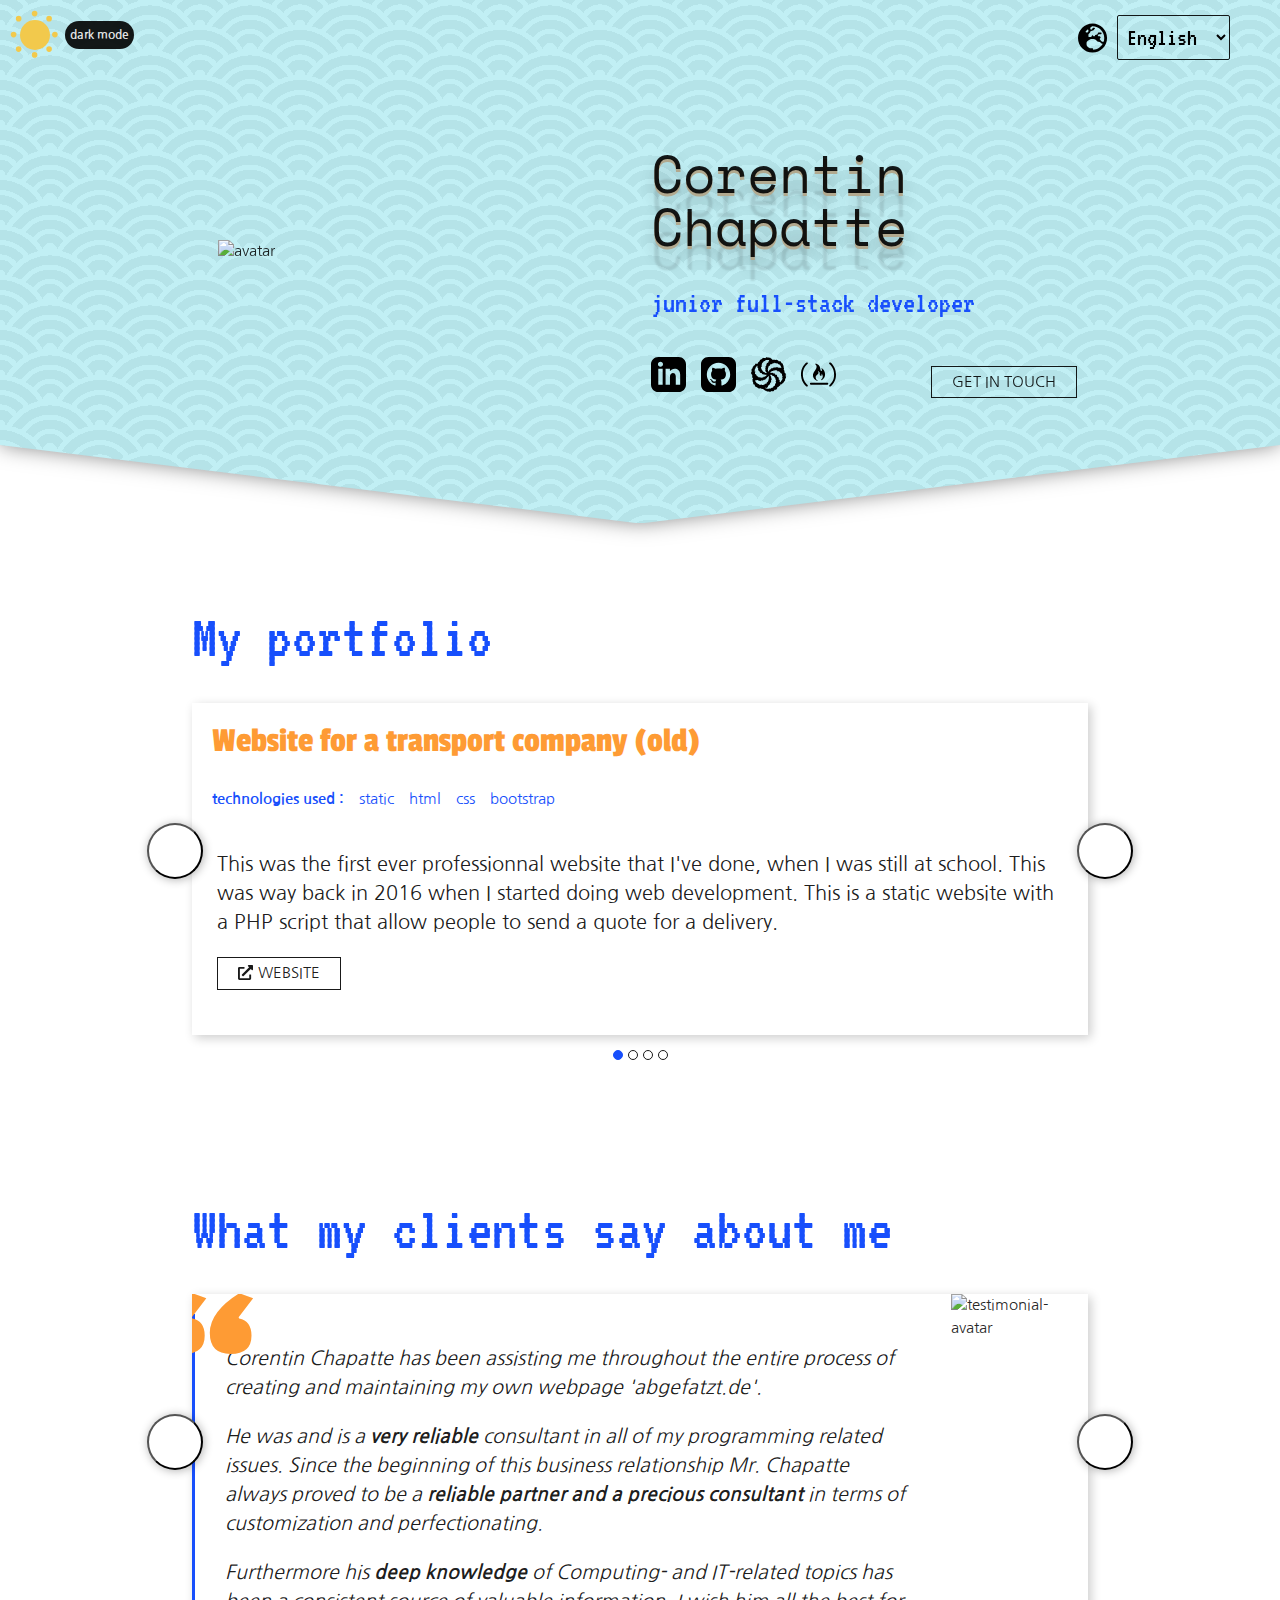
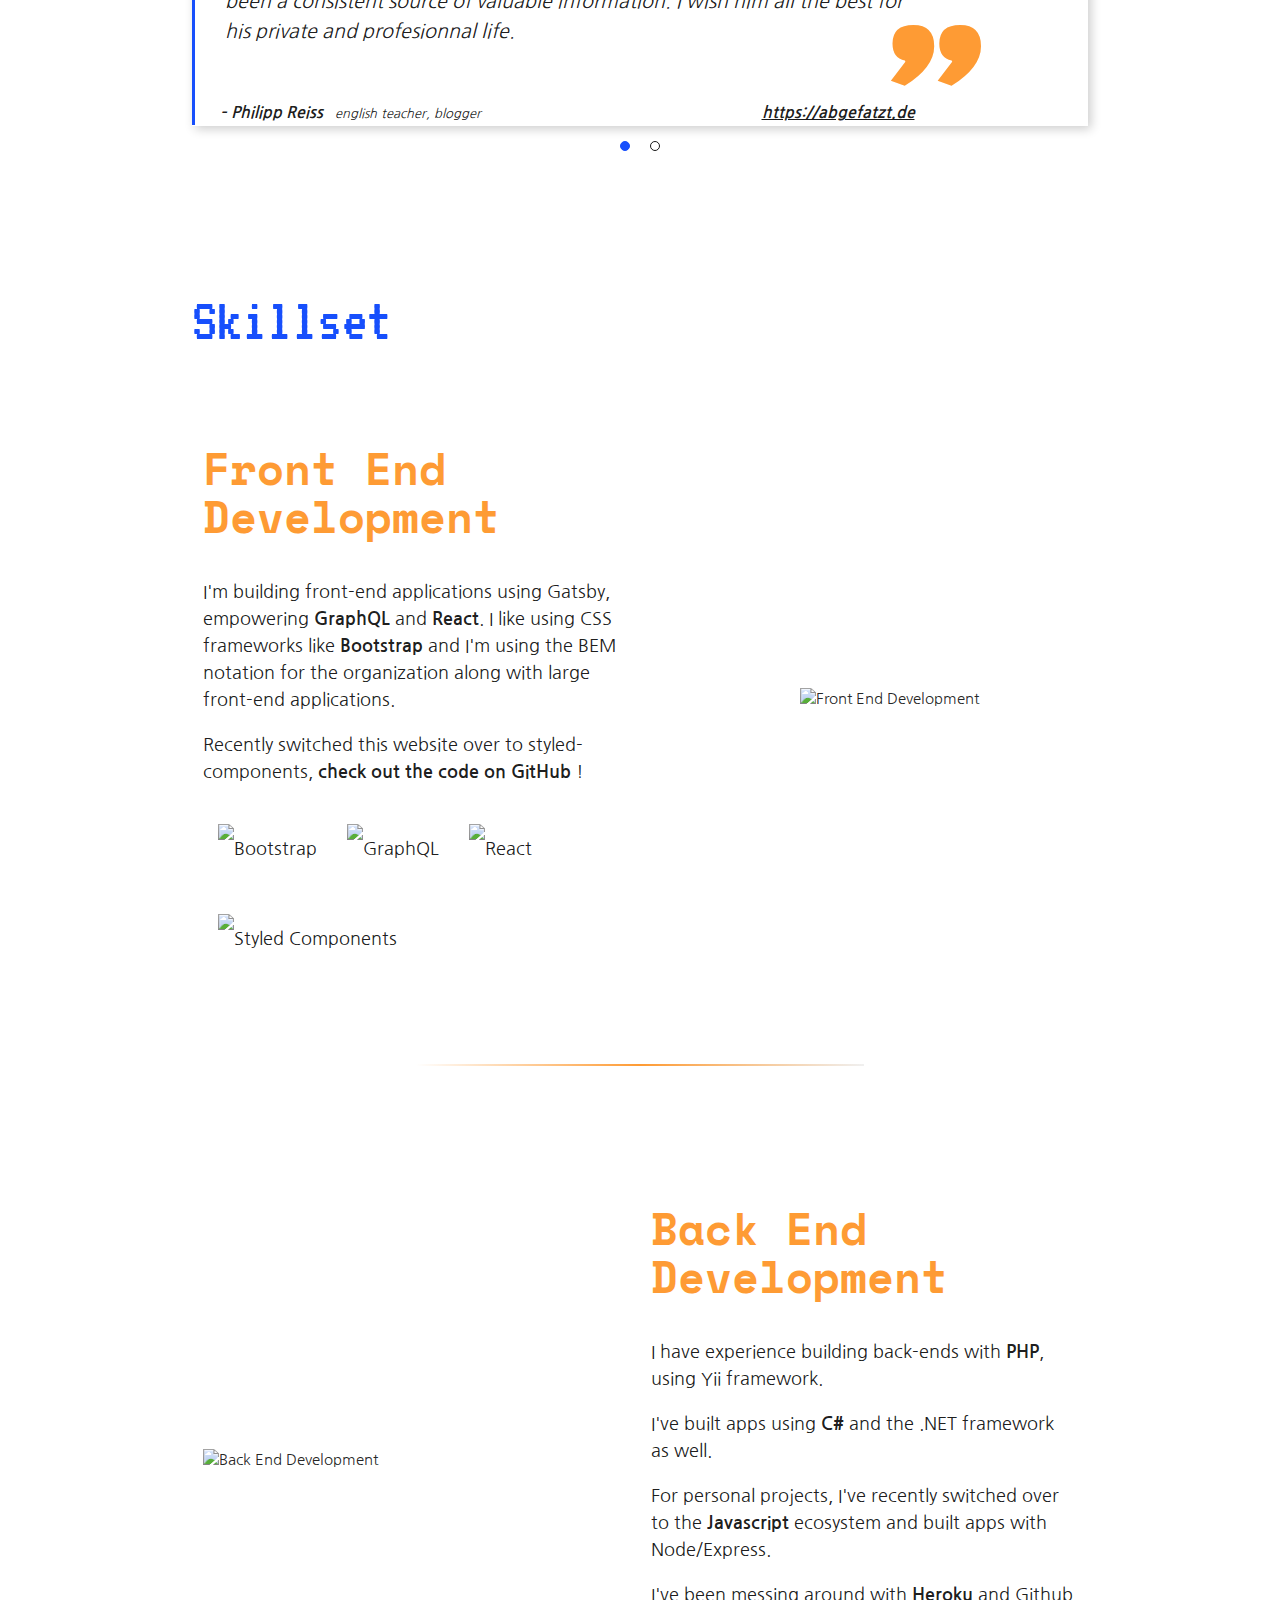
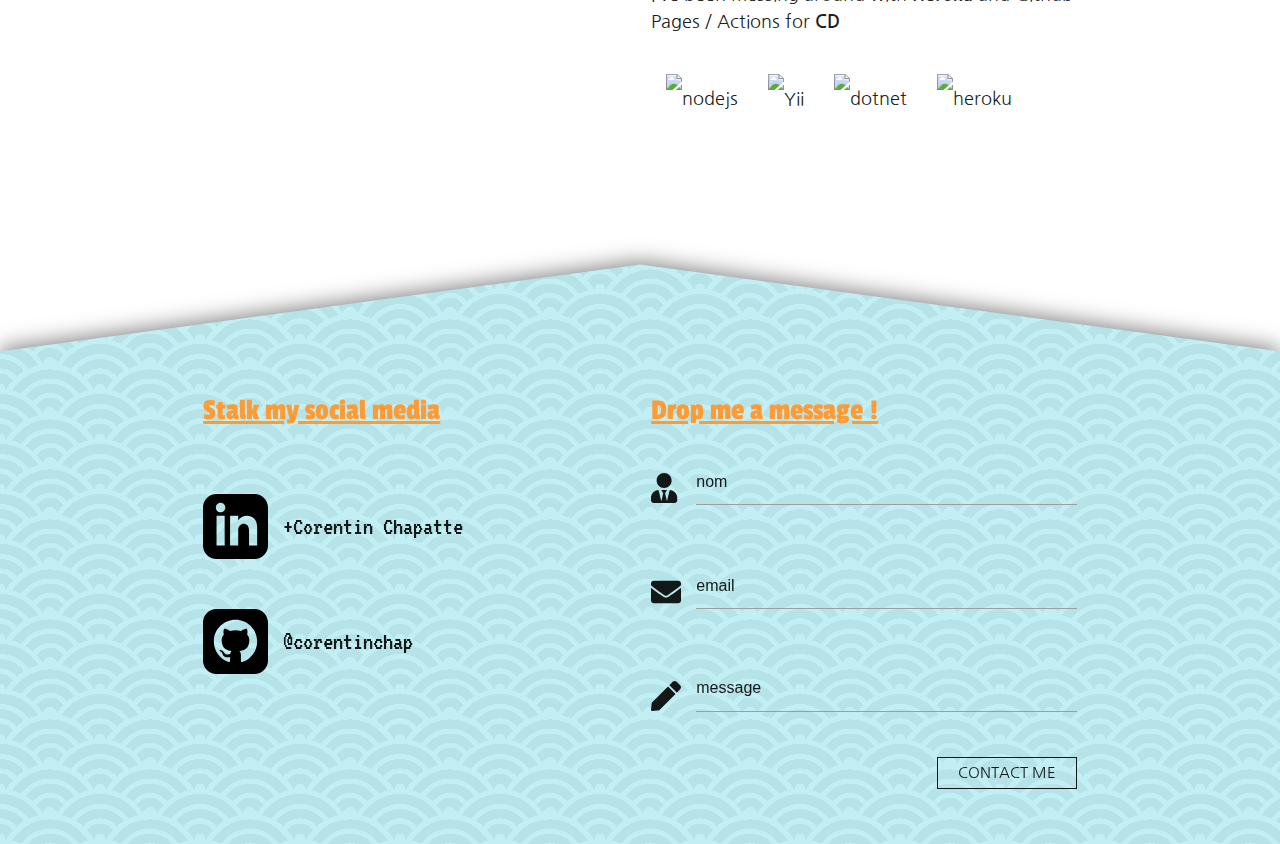
==== commit a92676bd: "Updates" ====
--- a/index.html
+++ b/index.html
@@ -197,7 +197,7 @@
 ::-webkit-scrollbar{width:12px;}
 ::-webkit-scrollbar-thumb{-webkit-border-radius:10px;border-radius:10px;background:rgb(76,124,232);-webkit-box-shadow:inset 0 0 6px rgba(0,0,0,0.5);box-shadow:inset 0 0 6px rgba(0,0,0,0.5);}
 data-styled.g45[id="sc-global-cjuQnr1"]{content:"sc-global-cjuQnr1,"}
-</style><link as="script" rel="preload" href="/webpack-runtime-b7209cb66700cc473b09.js"/><link as="script" rel="preload" href="/app-3d7a8138367611891447.js"/><link as="script" rel="preload" href="/styles-09026b9c93091a2112b7.js"/><link as="script" rel="preload" href="/commons-044c9f762b3312bd5d73.js"/><link as="script" rel="preload" href="/component---src-pages-index-js-6ee5d1026580a6b936b4.js"/><link as="fetch" rel="preload" href="/page-data\index\page-data.json" crossorigin="anonymous"/><link as="fetch" rel="preload" href="/page-data\app-data.json" crossorigin="anonymous"/></head><body><div id="___gatsby"><div style="outline:none" tabindex="-1" id="gatsby-focus-wrapper"><main class="Layout__LayoutWrapper-sc-1s6kdb2-0 ftjGHW landing"><div data-cursor="hover" class="ToggleThemeButton__ToggleLabelWrapper-fi5a3a-1 fWQAfl"><label class="ToggleThemeButton__Toggle-fi5a3a-6 kYRtX"><input type="checkbox" id="toggle-theme" class="ToggleThemeButton__StyledCheckbox-fi5a3a-2 diFwqR"/><div class="ToggleThemeButton__Planet-fi5a3a-5 jQLDmU planet"></div><div class="ToggleThemeButton__Elements-fi5a3a-4 efHAYy elements" data-cursor="hover"><svg viewBox="0 0 500 500" xmlns="http://www.w3.org/2000/svg" version="1.1" class="ToggleThemeButton__ThemeSwitchSVG-fi5a3a-0 ghwFHe"><circle cx="250" cy="250" r="200"></circle></svg><svg viewBox="0 0 500 500" xmlns="http://www.w3.org/2000/svg" version="1.1" class="ToggleThemeButton__ThemeSwitchSVG-fi5a3a-0 ghwFHe"><circle cx="250" cy="250" r="200"></circle></svg><svg viewBox="0 0 500 500" xmlns="http://www.w3.org/2000/svg" version="1.1" class="ToggleThemeButton__ThemeSwitchSVG-fi5a3a-0 ghwFHe"><circle cx="250" cy="250" r="200"></circle></svg><svg viewBox="0 0 500 500" xmlns="http://www.w3.org/2000/svg" version="1.1" class="ToggleThemeButton__ThemeSwitchSVG-fi5a3a-0 ghwFHe"><circle cx="250" cy="250" r="200"></circle></svg><svg viewBox="0 0 500 500" xmlns="http://www.w3.org/2000/svg" version="1.1" class="ToggleThemeButton__ThemeSwitchSVG-fi5a3a-0 ghwFHe"><circle cx="250" cy="250" r="200"></circle></svg><svg viewBox="0 0 500 500" xmlns="http://www.w3.org/2000/svg" version="1.1" class="ToggleThemeButton__ThemeSwitchSVG-fi5a3a-0 ghwFHe"><circle cx="250" cy="250" r="200"></circle></svg><svg viewBox="0 0 500 500" xmlns="http://www.w3.org/2000/svg" version="1.1" class="ToggleThemeButton__ThemeSwitchSVG-fi5a3a-0 ghwFHe"><circle cx="250" cy="250" r="200"></circle></svg><svg viewBox="0 0 500 500" xmlns="http://www.w3.org/2000/svg" version="1.1" class="ToggleThemeButton__ThemeSwitchSVG-fi5a3a-0 ghwFHe"><circle cx="250" cy="250" r="200"></circle></svg></div></label><div class="valign-wrapper"><label class="ToggleThemeButton__ToggleLabel-fi5a3a-3 cWqJFc valign-wrapper" for="toggle-theme">dark<!-- --> mode</label></div></div><div class="AboutWrapper__AboutSectionWrapper-sc-11cplg9-0 covhKa"><div class="LangSwitcher__LangSwitcherWrapper-sc-9w5rsx-0 dzvfJE"><div class="input-field"><div class="select-wrapper"><svg aria-hidden="true" focusable="false" data-prefix="fas" data-icon="globe-europe" class="svg-inline--fa fa-globe-europe fa-w-16 fa-2x " role="img" xmlns="http://www.w3.org/2000/svg" viewBox="0 0 496 512" color="white"><path fill="currentColor" d="M248 8C111 8 0 119 0 256s111 248 248 248 248-111 248-248S385 8 248 8zm200 248c0 22.5-3.9 44.2-10.8 64.4h-20.3c-4.3 0-8.4-1.7-11.4-4.8l-32-32.6c-4.5-4.6-4.5-12.1.1-16.7l12.5-12.5v-8.7c0-3-1.2-5.9-3.3-8l-9.4-9.4c-2.1-2.1-5-3.3-8-3.3h-16c-6.2 0-11.3-5.1-11.3-11.3 0-3 1.2-5.9 3.3-8l9.4-9.4c2.1-2.1 5-3.3 8-3.3h32c6.2 0 11.3-5.1 11.3-11.3v-9.4c0-6.2-5.1-11.3-11.3-11.3h-36.7c-8.8 0-16 7.2-16 16v4.5c0 6.9-4.4 13-10.9 15.2l-31.6 10.5c-3.3 1.1-5.5 4.1-5.5 7.6v2.2c0 4.4-3.6 8-8 8h-16c-4.4 0-8-3.6-8-8s-3.6-8-8-8H247c-3 0-5.8 1.7-7.2 4.4l-9.4 18.7c-2.7 5.4-8.2 8.8-14.3 8.8H194c-8.8 0-16-7.2-16-16V199c0-4.2 1.7-8.3 4.7-11.3l20.1-20.1c4.6-4.6 7.2-10.9 7.2-17.5 0-3.4 2.2-6.5 5.5-7.6l40-13.3c1.7-.6 3.2-1.5 4.4-2.7l26.8-26.8c2.1-2.1 3.3-5 3.3-8 0-6.2-5.1-11.3-11.3-11.3H258l-16 16v8c0 4.4-3.6 8-8 8h-16c-4.4 0-8-3.6-8-8v-20c0-2.5 1.2-4.9 3.2-6.4l28.9-21.7c1.9-.1 3.8-.3 5.7-.3C358.3 56 448 145.7 448 256zM130.1 149.1c0-3 1.2-5.9 3.3-8l25.4-25.4c2.1-2.1 5-3.3 8-3.3 6.2 0 11.3 5.1 11.3 11.3v16c0 3-1.2 5.9-3.3 8l-9.4 9.4c-2.1 2.1-5 3.3-8 3.3h-16c-6.2 0-11.3-5.1-11.3-11.3zm128 306.4v-7.1c0-8.8-7.2-16-16-16h-20.2c-10.8 0-26.7-5.3-35.4-11.8l-22.2-16.7c-11.5-8.6-18.2-22.1-18.2-36.4v-23.9c0-16 8.4-30.8 22.1-39l42.9-25.7c7.1-4.2 15.2-6.5 23.4-6.5h31.2c10.9 0 21.4 3.9 29.6 10.9l43.2 37.1h18.3c8.5 0 16.6 3.4 22.6 9.4l17.3 17.3c3.4 3.4 8.1 5.3 12.9 5.3H423c-32.4 58.9-93.8 99.5-164.9 103.1z"></path></svg><select tabindex="-1"><option selected="" value="/">English</option><option value="/fr">Francais</option></select></div></div></div><div class="AboutWrapper__AboutSectionClip-sc-11cplg9-1 gmfsPH"><div class="container"><div class="row flex"><div class="valign-wrapper col m12 l6"><div class="AboutWrapper__ProfilePicture-sc-11cplg9-3 kazJdn hide-on-med-and-down"><img src="//images.ctfassets.net/u4uc6pimt6dz/1saz9f5uHjjKIPeJJD38kS/82a8e226b67fa8fcc67ccb5f7ceb099f/home-animation__1_.svg" alt="avatar"/></div></div><div class="valign-wrapper col m12 l6"><div class="AboutPresentation__AboutPresentationWrapper-ye20br-1 gvldMt"><h1>Corentin Chapatte</h1><h2>junior full-stack developer</h2><div class="AboutPresentation__SocialContactWrapper-ye20br-0 jzWmRm"><div data-cursor="hover" class="AboutSocial__AboutSocialWrapper-sc-1uxzdu6-0 ivWDGB"><a title="boring but useful social media" target="_blank" rel="noopener noreferrer" alt="linkedIn"><svg viewBox="0 0 24 24"><path d="M19 0H5C2.239 0 0 2.239 0 5v14c0 2.761 2.239 5 5 5h14c2.762 0 5-2.239 5-5V5c0-2.761-2.238-5-5-5zM8 19H5V8h3v11zM6.5 6.732c-.966 0-1.75-.79-1.75-1.764s.784-1.764 1.75-1.764 1.75.79 1.75 1.764-.783 1.764-1.75 1.764zM20 19h-3v-5.604c0-3.368-4-3.113-4 0V19h-3V8h3v1.765c1.396-2.586 7-2.777 7 2.476V19z"></path></svg></a><a title="GitHub the code sharing platform" target="_blank" rel="noopener noreferrer"><svg viewBox="0 0 24 24"><path d="M19 0H5C2.239 0 0 2.239 0 5v14c0 2.761 2.239 5 5 5h14c2.762 0 5-2.239 5-5V5c0-2.761-2.238-5-5-5zm-4.466 19.59c-.405.078-.534-.171-.534-.384v-2.195c0-.747-.262-1.233-.55-1.481 1.782-.198 3.654-.875 3.654-3.947 0-.874-.312-1.588-.823-2.147.082-.202.356-1.016-.079-2.117 0 0-.671-.215-2.198.82-.64-.18-1.324-.267-2.004-.271-.68.003-1.364.091-2.003.269-1.528-1.035-2.2-.82-2.2-.82-.434 1.102-.16 1.915-.077 2.118-.512.56-.824 1.273-.824 2.147 0 3.064 1.867 3.751 3.645 3.954-.229.2-.436.552-.508 1.07-.457.204-1.614.557-2.328-.666 0 0-.423-.768-1.227-.825 0 0-.78-.01-.055.487 0 0 .525.246.889 1.17 0 0 .463 1.428 2.688.944v1.489c0 .211-.129.459-.528.385C6.292 18.533 4 15.534 4 12c0-4.419 3.582-8 8-8s8 3.581 8 8c0 3.533-2.289 6.531-5.466 7.59z"></path></svg></a><a title="codewars coding game" target="_blank" rel="noopener noreferrer"><svg viewBox="0 0 24 24"><path d="M.76 12.2l-.08-.04c-.18-.1-.32-.25-.42-.44-.14-.26-.2-.5-.2-.75l.02-.13c0-.2.05-.38.14-.55l.08-.15c.04-.08.1-.15.15-.22.06-.07.07-.16.05-.24l-.05-.16c-.06-.2-.1-.4-.1-.6L.32 8.8c0-.22.06-.44.2-.6l.1-.13c.07-.1.18-.16.3-.2.1-.03.17-.13.18-.25l.02-.34c0-.27.13-.52.33-.7l.24-.18c.05-.05.1-.1.14-.18.05-.06.06-.14.05-.2-.02-.1 0-.13.05-.14.16.06.26.04.33-.04l.13-.17.36-.4c.1-.1.14-.28.08-.42l-.12-.26c-.02-.06 0-.13.05-.15.13 0 .22.05.26.13l.04.07c.06.12.2.18.3.13.22-.08.4-.1.57-.1h.32c.22 0 .4-.15.44-.38.04-.28.14-.5.28-.65.15-.17.32-.3.52-.4.26-.14.42-.34.47-.6.07-.32.24-.55.47-.7l.76-.43.22-.13c.13-.08.25-.18.35-.3l.2-.24c.1-.1.2-.17.32-.2.1-.03.24-.05.36-.04l.4.03c.2 0 .36.05.52.12l.1.05c.1.04.2.02.25-.05L10 .7l.43-.45c.1-.1.22-.14.35-.12.13.02.26.07.38.13.18.1.33.14.5.14h.1c.22 0 .44.03.66.08l.15.04c.15.04.3-.02.4-.14.03-.05.1-.06.14-.02.03.02.04.04.05.07.02.2.14.35.3.4l.16.05c.17.05.32.16.42.3.1.15.22.3.36.4l.1.1c.1.1.24.14.38.13h.59c.24 0 .47.04.7.14.22.1.45.12.66.04.22-.07.45-.1.68-.07l.43.07c.2.02.4.12.52.27l.05.05c.1.1.2.23.3.37.06.13.2.2.34.2h.62c.15 0 .3.03.42.1.13.1.24.2.34.3l.1.13c.12.14.18.33.17.53 0 .16.12.3.28.3l.2.02c.14 0 .26.1.33.23l.1.2.26.58c.04.1.05.2.04.28 0 .1.03.18.1.22l.1.07c.13.1.2.25.18.42l-.07.47-.02.2c-.02.1.03.23.12.3.15.1.22.23.23.38v.2c0 .1-.02.22-.1.3-.06.08-.1.18-.1.3l.03.23c0 .16.1.3.2.4.14.1.22.26.24.42.04.25.05.45.05.65v.23c0 .08 0 .16.03.24.02.07.07.14.13.18l.2.15c.2.13.34.3.42.53.1.22.13.45.13.68v.08c0 .18-.02.37-.08.54-.05.18-.04.35.03.5.08.14.13.3.15.47.04.2.02.4-.05.56l-.02.07c-.05.12-.13.23-.23.32-.1.1-.2.16-.26.23-.06.06-.1.16-.07.25l.03.14c.05.2.05.4 0 .58v.08c-.04.15-.1.28-.16.4-.07.13-.17.23-.3.3l-.15.1c-.07.04-.12.13-.12.22 0 .1-.04.2-.1.26l-.15.2c-.1.13-.23.24-.37.3-.14.1-.26.2-.35.3-.1.12-.18.26-.22.4-.04.18-.18.28-.33.28h-.54c-.14 0-.27.1-.33.22-.07.16-.14.27-.23.37-.1.1-.16.22-.2.36-.02.12-.12.2-.22.16-.13-.06-.26 0-.32.1-.12.2-.24.35-.37.48l-.07.06c-.13.1-.3.18-.45.18-.18 0-.27.08-.3.2-.03.1-.05.23-.06.34-.02.12-.06.23-.1.33l-.05.06c-.1.15-.18.3-.28.43l-.04.06c-.13.17-.3.3-.5.35-.24.08-.45.1-.66.1h-.14c-.1 0-.2.06-.27.16l-.06.1-.06.12-.13.22c-.1.18-.25.3-.45.36-.2.05-.43.07-.64.06l-.16-.02c-.14 0-.27-.04-.4-.1-.1-.04-.24 0-.3.1-.1.14-.22.22-.35.26l-.3.1c-.2.05-.42.05-.63 0l-.16-.05c-.1 0-.2-.05-.28-.1-.1-.05-.2-.07-.3-.06l-.13.02c-.2.02-.38 0-.56-.05l-.27-.06c-.12-.04-.23-.12-.3-.23-.05-.1-.16-.18-.3-.2H9.9c-.2-.03-.38-.1-.5-.25L9 22.5l-.14-.12-.22-.16-.13-.1c-.15-.1-.33-.18-.52-.2l-.6-.1c-.06 0-.1-.02-.16-.03L7 21.74c-.1-.02-.2-.1-.27-.2-.06-.1-.17-.14-.27-.1-.2.08-.36.1-.52.13H5.8c-.26.02-.5-.02-.74-.13-.24-.1-.4-.25-.55-.44-.12-.17-.3-.3-.52-.34l-.28-.06c-.2-.04-.4-.12-.58-.24-.2-.14-.3-.27-.38-.43-.08-.15-.13-.32-.14-.5v-.08c-.02-.2-.16-.38-.35-.43-.23-.07-.4-.17-.55-.3-.14-.13-.22-.32-.22-.52l.02-.44c0-.17-.05-.32-.17-.43-.12-.12-.2-.27-.2-.43l-.03-.36c-.02-.26-.07-.52-.13-.78-.06-.23.03-.46.22-.57l.07-.05c.1-.07.14-.2.08-.32l-.08-.1c-.1-.1-.2-.17-.3-.2-.08-.02-.1-.1-.1-.15l.1-.12c.06-.07.05-.18 0-.24-.08-.08-.12-.18-.13-.28l-.02-.7c0-.14.02-.28.06-.42.04-.12 0-.26-.12-.32zm9.9-1.32c.07-.07.06-.2 0-.25-.1-.08-.17-.17-.23-.27l-.1-.16c-.07-.13-.16-.24-.26-.34l-.02-.02c-.1-.08-.17-.18-.23-.3-.05-.1-.05-.2 0-.3l.06-.1c.06-.1.1-.24.1-.36v-.04c0-.1-.04-.2-.1-.3-.04-.08-.08-.18-.1-.28V8.1c-.03-.12 0-.25.08-.35.08-.13.14-.25.17-.4v-.02c.04-.1.02-.23-.04-.33s-.08-.2-.04-.32l.07-.2c.06-.18.15-.34.27-.48l.14-.15.1-.12.06-.06c.06-.06.07-.16.02-.24-.05-.1-.08-.2-.06-.3l.02-.14c.03-.2.1-.4.23-.56l.04-.04c.15-.2.34-.33.56-.4l.27-.1c.12-.04.2-.17.2-.3 0-.16.05-.3.14-.43l.05-.05c.1-.17.22-.34.3-.52l.07-.13c.02-.03.03-.07.03-.1 0-.17-.1-.32-.26-.33L11.76 2c-.25-.02-.5 0-.74 0l-.85.1c-.13 0-.23.1-.24.24 0 .14-.1.26-.22.3l-.36.1-.1.03-.3.1c-.22.07-.4.23-.5.45l-.08.13c-.1.22-.27.4-.48.53-.2.13-.3.34-.32.58v.1c-.02.2-.08.4-.2.54l-.05.08c-.08.1-.1.23-.05.34.05.12.08.25.07.38v.53c0 .14-.1.26-.2.3-.14.05-.23.16-.27.3l-.05.2c-.04.2.03.4.2.52.16.12.26.3.3.52v.18c.03.2.14.4.32.5.18.12.32.3.4.5l.05.16c.08.22.26.35.46.37h.06c.18 0 .34.1.44.26.1.16.26.27.44.3l.28.08c.17.05.33.14.46.27l.02.02c.1.08.26.07.35-.04l.07-.08zm1.14-.92c.1.06.2.03.24-.06l.03-.05c.07-.14.16-.28.26-.4l.2-.3c.03 0 .04-.02.05-.04l.24-.32c.1-.1.22-.17.36-.17.13 0 .24-.07.3-.2.04-.14.1-.27.22-.38l.05-.06c.1-.1.2-.15.3-.2.13-.02.25-.04.37-.04h.3c.12 0 .22-.05.28-.15.06-.1.15-.17.25-.22l.1-.04c.16-.07.34-.12.52-.14l.2-.02c.12 0 .25 0 .37.07.1.07.23.06.33-.02l.07-.04c.15-.1.32-.18.5-.2h.02c.2-.04.38-.04.58-.03h.1c.2.03.37.1.5.25l.03.04c.1.1.26.18.4.18h.17c.05 0 .1-.02.13-.07.03-.03.08-.06.13-.06h.1c.14 0 .27.04.4.08l.17.07c.16.05.33.1.5.12h.12c.08 0 .13-.05.13-.12 0-.1-.02-.2-.07-.28L20.68 7c-.08-.13-.14-.27-.2-.4l-.02-.05c-.05-.1-.05-.2 0-.3V6.2c.02-.08-.02-.17-.1-.2h-.08c-.16-.05-.3-.14-.4-.27l-.1-.1c-.1-.1-.16-.25-.2-.4-.05-.13-.16-.23-.3-.23h-.42c-.15-.02-.28-.1-.37-.22l-.04-.05c-.07-.1-.13-.22-.17-.34-.05-.1-.16-.16-.26-.13l-.12.04c-.2.07-.4.1-.6.08l-.16-.02c-.17 0-.33-.07-.46-.17l-.1-.07c-.08-.06-.16-.1-.25-.14-.1-.04-.18-.02-.24.05l-.05.06c-.1.1-.24.18-.38.2l-.54.03c-.1 0-.2.05-.27.12-.08.07-.17.12-.27.14h-.02c-.1 0-.2.07-.3.14v.02c-.1.1-.23.15-.36.15l-.04.02c-.12 0-.24 0-.36.03h-.12c-.17.03-.3.17-.34.35l-.04.23c-.03.16-.1.3-.2.43-.1.12-.22.2-.37.2H12.26c-.1.02-.2.13-.18.25.02.17 0 .32-.03.47l-.04.17c-.04.15-.14.27-.27.32l-.06.03h-.02c-.06.04-.1.13-.05.2.06.1.08.2.07.3l-.03.32c0 .12-.05.23-.1.33-.06.1-.06.2-.02.3l.1.22c.05.1.06.2.03.32-.03.1-.05.2-.04.3 0 .1.06.2.14.24l.02.02zm7.9 7.23c.1.1.25.14.37.06l.2-.13c.1-.07.18-.17.22-.3v-.02l.1-.3.06-.1.04-.1.04-.07c.04-.08.1-.14.2-.17l.04-.02c.08-.02.13-.1.13-.18 0-.1.05-.18.1-.25l.08-.07.2-.26v-.02c.06-.08.1-.17.12-.27.02-.1 0-.2-.04-.3l-.02-.04c-.04-.1-.06-.17-.07-.26l-.03-.28-.03-.3c0-.1.04-.2.1-.3.07-.08.12-.18.16-.28v-.04l.02-.02c.02-.1-.03-.2-.12-.2-.1-.05-.2-.13-.23-.25l-.03-.06c-.05-.18-.08-.36-.08-.54l.02-.5v-.03c0-.17-.14-.3-.3-.3h-.02c-.2 0-.36-.06-.5-.2l-.08-.1-.2-.23-.26-.3c-.1-.14-.2-.26-.33-.38-.1-.1-.25-.2-.4-.22l-.2-.03c-.1-.02-.23-.07-.34-.14-.08-.06-.2-.04-.28.04l-.13.14-.06.04c-.07.02-.14-.02-.17-.1-.04-.12-.04-.26.02-.38v-.06c0-.07-.06-.12-.12-.1h-.16c-.18 0-.36-.02-.53-.1l-.1-.04c-.1-.05-.22-.08-.33-.08-.1 0-.2.02-.3.08l-.04.03c-.12.08-.26.12-.4.13h-.33c-.15 0-.3.05-.4.13-.13.08-.27.13-.42.16l-.27.04c-.12.03-.25.08-.36.17-.1.1-.24.16-.37.2l-.05.02c-.16.05-.3.15-.4.3l-.12.12c-.07.1-.07.22 0 .32.06.1.18.13.3.1l.15-.06c.08-.03.17 0 .24.04.06.05.15.08.24.07l.25-.03c.14 0 .28 0 .42.04.15.05.28.1.4.2s.25.14.4.16c.15.02.3.05.44.1l.1.02c.1.03.18.1.24.2.05.08.1.2.1.3v.03c0 .12.1.2.2.2h.06c.16 0 .33.02.5.07l.07.03c.1.04.2.1.27.2.08.1.13.2.16.3l.03.14c.03.15.04.3.04.46v.05c0 .1.07.2.18.24.1.02.22.06.33.12l.05.02c.13.08.26.18.36.3l.05.07c.13.15.2.34.2.53v.07c0 .15-.03.3-.08.44-.04.12 0 .26.13.3l.07.05c.15.06.28.17.38.3.1.15.14.32.14.5v.3c-.02.1-.05.18-.1.25s-.05.17 0 .24l.06.1zm-6.4-5.12h-.02c-.04 0-.06.05-.05.1l.04.2c.04.16.06.32.08.48.02.16.1.3.22.4h.04c.15.12.24.3.25.48v.5c-.02.1 0 .2.06.28l.05.05c.1.12.14.26.15.4l.03.55c0 .13-.08.24-.2.26l-.1.02c-.07 0-.1.08-.1.15 0 .08.03.17.06.25v.02c.03.1.04.2.03.3l-.04.27c-.04.2-.1.38-.2.56l-.07.12c-.05.1-.12.16-.2.2-.1.04-.17.12-.2.22l-.08.36c-.05.2-.14.4-.26.6h-.02c-.12.16-.27.3-.45.4l-.12.08-.3.15c-.1.04-.16.13-.18.24l-.05.33c-.03.2-.1.37-.24.5l-.13.15-.15.15L11 21c-.12.14-.3.2-.5.17l-.36-.07-.33-.04h-.09c-.04.04-.05.1-.02.16.07.12.18.2.3.2l.22.04c.1 0 .22.05.32.1.1.07.2.12.32.15h.02c.13.05.27.06.4.05l.15-.02c.17-.02.33 0 .47.06l.12.04c.05.02.13 0 .18-.05.06-.06.12-.1.2-.13l.08-.02c.13-.04.26-.06.4-.06h.08c.12 0 .23.02.33.08l.04.02c.07.03.15 0 .2-.06.03-.07.1-.14.17-.2l.25-.17.16-.1.08-.05c.1-.07.24-.1.36-.1l.36-.03c.14-.02.26-.12.3-.26.04-.15.1-.3.2-.43s.2-.24.3-.34c.13-.1.26-.15.4-.16h.08c.16-.03.28-.18.27-.34v-.67c.02-.1.06-.23.12-.33l.2-.3.08-.1c.06-.05.1-.12.17-.2l.1-.13c.06-.1.06-.23-.02-.32-.1-.1-.15-.24-.17-.38v-.04c-.02-.16-.02-.33.03-.5v-.05c.05-.13.12-.26.2-.38.08-.1.07-.24-.03-.32l-.17-.15c-.14-.12-.22-.3-.24-.48l-.02-.2c0-.06 0-.13-.02-.2l-.02-.15c-.02-.17-.12-.3-.26-.4l-.07-.02c-.1-.06-.2-.15-.28-.27-.08-.1-.12-.24-.15-.38l-.03-.17c0-.06-.04-.1-.1-.13l-.16-.05-.32-.1c-.1-.02-.2-.1-.27-.17h-.02c-.06-.08-.16-.08-.22-.02l-.1.1c-.02.03-.04.04-.07.03-.06 0-.1-.05-.08-.1.02-.16-.04-.32-.17-.42l-.13-.1-.3-.2c-.08-.03-.2 0-.24.1l-.04.06c0 .02-.03.03-.04.04-.04 0-.1 0-.1-.05l-.03-.05c-.03-.06-.1-.1-.16-.12zm-1.2 1l-.05-.05c-.05-.04-.1-.03-.15.02-.07.12-.13.25-.16.38v.02c-.03.13-.15.22-.27.2H11.35c-.14 0-.25.12-.25.26 0 .18-.06.36-.17.5l-.06.06c-.1.13-.25.22-.4.27l-.08.02c-.1.03-.18.1-.2.22 0 .1-.06.2-.14.28l-.1.08c-.12.13-.3.2-.48.22l-.5.05c-.16 0-.3.1-.4.25-.1.15-.25.25-.4.27l-.22.02c-.16.02-.33.02-.5-.02l-.1-.02-.27-.07c-.1-.03-.18 0-.24.07l-.1.13c-.13.15-.32.22-.5.2l-.65-.08c-.1 0-.18-.05-.27-.1-.1-.06-.17-.13-.24-.2l-.25-.3c-.03-.02-.08-.03-.13-.02l-.14.06-.56.14c-.1.03-.23 0-.33-.06-.1-.08-.22-.1-.34-.1H3.2c-.12.03-.2.16-.16.28l.04.2c.03.1.02.22-.03.32s-.04.2.03.3l.06.08c.08.12.2.22.3.32.1.1.2.2.28.33l.15.27c.08.14.2.22.36.22.15 0 .3.05.42.15l.3.28c.08.07.2.08.28.02l.05-.02c.06 0 .1.04.1.1v.05c0 .13.1.25.23.3l.45.1c.16.05.32.1.47.2h.08c.08 0 .15-.07.14-.16v-.35c0-.1.04-.2.12-.24l.05-.02c.05.02.1.06.08.1v.17c0 .13.04.25.13.34.1.1.23.12.34.08.12-.05.24-.06.37-.05l.37.02c.18.02.35 0 .5-.07.18-.06.33-.14.47-.25l.06-.04.3-.27c.1-.1.23-.15.35-.15h.4c.2-.02.38-.2.4-.4l.04-.2c0-.13.06-.25.15-.35.1-.1.2-.16.3-.2l.12-.05c.17-.07.3-.22.36-.4l.06-.24c.05-.2.15-.4.3-.53l.02-.02c.12-.1.14-.3.06-.44l-.03-.07c-.07-.1-.08-.25-.03-.38.05-.14.1-.26.18-.38l.1-.14c.04-.08.04-.2-.02-.27-.06-.08-.1-.18-.1-.28l-.02-.14v-.34c.02-.1 0-.23-.03-.33l-.04-.12zm-1.43-.76v-.03c0-.1-.06-.16-.14-.16h-.26c-.1.02-.2.02-.28 0h-.45c-.23 0-.45-.04-.67-.1l-.24-.06-.2-.06-.45-.15c-.24-.07-.42-.23-.53-.45l-.05-.1c-.07-.15-.22-.23-.37-.2-.17 0-.34 0-.5-.08l-.12-.05c-.23-.1-.4-.3-.4-.57l-.04-.27c-.03-.14-.12-.27-.24-.32-.14-.06-.27-.14-.4-.23l-.05-.03c-.15-.12-.28-.28-.35-.47l-.02-.06c-.05-.16-.06-.33-.02-.5l.02-.06c.04-.13.05-.26.05-.4 0-.12-.05-.24-.14-.33l-.14-.13c-.16-.13-.26-.32-.27-.53-.02-.22-.02-.43.02-.64v-.06c0-.12-.1-.2-.2-.2H4.2c-.13 0-.24.08-.3.2-.05.14-.13.25-.22.36l-.04.05-.2.2-.1.1c-.1.1-.16.25-.18.4-.02.15-.06.3-.12.44l-.02.05c-.05.12-.13.23-.23.3-.1.08-.17.2-.17.32l-.02.46c0 .2-.03.4-.1.6l-.02.08c-.05.13 0 .27.12.33l.42.18.04.02c.03 0 .04.02.05.05.03.04 0 .1-.03.1l-.1.05c-.06.02-.1.08-.12.15l-.02.1v.02l-.1.56c-.02.08-.02.17-.02.26 0 .08.05.15.12.18l.22.1c.1.06.22.13.3.2l.1.08c.03.04.08.08.12.1l.04.04c.07.06.12.14.14.23l.1.45c0 .12.1.22.2.25l.16.05s.03 0 .05.02l.2.06c.16.05.3.14.42.26.12.1.24.23.34.37l.04.04c.08.1.2.15.32.12s.25-.04.38-.04h.15c.1 0 .23.03.34.1.1.06.23.1.35.15h.03c.12.05.25.03.35-.04.1-.08.23-.12.36-.12l.47.03c.1 0 .2-.02.25-.1h.02l.17-.16.05-.05c.08-.1.2-.14.32-.15h.45c.12 0 .23-.1.28-.2.05-.1.15-.18.27-.2l.2-.04c.08 0 .15-.07.18-.16.03-.1.08-.18.15-.24l.16-.16c.1-.1.15-.2.17-.32z"></path></svg></a><a title="freeCodeCamp training certifications" target="_blank" rel="noopener noreferrer"><svg width="197.57936mm" height="136.28296mm" viewBox="0 0 700.08435 482.89237"><path id="path1" transform="translate(0,-569.46988)" style="fill:#000" d="m 117.51293,1051.6318 c -12.14837,-2.9002 -29.728148,-18.1522 -49.221868,-42.7042 c -39.570999,-49.83893 -61.0574994,-105.73952 -67.38493937,-175.31253 c -1.21782,-13.3906 -1.20559,-47.2689 0.0216,-59.6663 c 5.78590997,-58.45296 26.23995037,-108.79162 63.77079937,-156.94389 c 11.49299,-14.74558 30.54062,-34.06267 39.663438,-40.22459 c 12.90812,-8.71862 21.03329,-9.42362 28.83032,-2.50149 c 3.18001,2.82319 3.91138,4.13656 4.31868,7.75537 c 0.7669,6.81375 -2.72585,12.13801 -18.96746,28.91356 c -22.696898,23.44307 -33.167868,36.49307 -44.766288,55.79234 c -26.338069,43.82543 -37.608569,89.91434 -35.992979,147.1875 c 0.86072,30.51293 4.12574,53.0042 11.32601,78.01991 c 6.48504,22.53075 14.26864,40.69688 25.924939,60.50619 c 11.70369,19.8898 21.53849,32.4739 41.204948,52.72393 c 17.25351,17.7655 21.53909,23.9358 21.53909,31.0118 c 0,7.0391 -4.96843,13.4053 -11.98224,15.3532 c -3.87451,1.0761 -4.13811,1.0789 -8.284,0.089 z m 455.44089,0.2665 c -3.6719,-0.7795 -10.2381,-7.8414 -10.9785,-11.8072 c -1.1931,-6.3904 2.6087,-12.0821 20.332,-30.4391 c 8.7214,-9.0333 19.4526,-20.90733 23.8469,-26.38683 c 32.1524,-40.09154 50.0156,-84.70127 54.7815,-136.80559 c 1.4691,-16.06232 0.7096,-57.4481 -1.3391,-72.96716 c -4.2915,-32.50699 -12.2125,-59.101 -25.932,-87.06485 c -13.128,-26.75819 -26.7099,-45.73656 -49.6485,-69.375 c -15.4037,-15.87371 -19.9446,-21.67017 -21.493,-27.43577 c -1.5177,-5.65161 -0.4267,-9.8484 3.8122,-14.66398 c 5.8143,-6.60538 12.4561,-7.1946 22.8501,-2.02712 c 12.5814,6.25493 28.8861,22.58937 47.8125,47.89962 c 38.0781,50.92197 57.7171,106.94211 62.4372,178.10225 c 4.0104,60.46144 -10.6568,121.66332 -41.3038,172.3482 c -21.1547,34.98623 -53.4295,70.83673 -70.6155,78.43883 c -4.4918,1.987 -10.9367,2.9534 -14.562,2.1837 z m -380.08337,-36.8677 c -10.28745,-3.1184 -16.25136,-13.4004 -13.77065,-23.74113 c 1.53405,-6.3947 7.95351,-12.9693 14.1986,-14.5418 c 6.29118,-1.5842 331.73282,-1.5842 338.02402,0 c 6.4375,1.6209 12.762,8.2164 14.1687,14.7756 c 1.8436,8.59633 -2.0197,17.39503 -9.5253,21.69413 l -3.9679,2.2727 l -168.28125,0.159 c -92.55469,0.088 -169.43548,-0.1909 -170.84622,-0.6185 z m 128.18997,-79.10931 c -31.25226,-11.36715 -57.25414,-33.51988 -70.56464,-60.11872 c -7.39978,-14.78724 -11.69506,-32.69699 -11.69168,-48.75 c 0.005,-21.70289 8.49132,-42.38356 34.34641,-83.69612 c 19.25748,-30.77058 22.53856,-36.37804 28.2009,-48.19613 c 7.53515,-15.72687 10.01962,-25.06764 10.17751,-38.264 c 0.15089,-12.61133 -1.7391,-20.09344 -7.5478,-29.88024 c -4.12329,-6.94714 -13.3994,-17.40446 -17.16656,-19.35253 c -6.13981,-3.17502 -7.41241,-7.48767 -3.05249,-10.3444 c 6.89544,-4.51807 25.73535,-1.65272 43.04416,6.54654 c 19.58504,9.27752 34.01993,22.59896 43.41986,40.07061 c 7.2448,13.46592 10.1658,23.78505 15.07964,53.27252 c 5.45287,32.72211 10.85838,43.10388 21.78902,41.84779 c 5.79215,-0.66561 9.40698,-2.86376 11.84605,-7.20349 c 3.88524,-6.91287 2.21986,-16.37519 -5.638,-32.03379 c -6.42005,-12.79345 -6.0227,-16.65931 1.50762,-14.66788 c 3.90047,1.03149 16.5567,11.36919 25.31937,20.68104 c 21.92392,23.29795 32.83524,44.46488 38.0824,73.87633 c 2.75216,15.42644 2.98126,41.00657 0.48698,54.375 c -3.14675,16.86545 -9.52427,32.78449 -18.58816,46.39825 c -10.10669,15.18002 -31.19068,34.38621 -46.51897,42.37585 c -6.92209,3.60805 -9.32469,3.82678 -12.71769,1.15785 c -4.22027,-3.31967 -3.32896,-5.62767 6.0003,-15.53749 c 14.01697,-14.88926 21.17338,-25.47392 25.32527,-37.45728 c 6.40578,-18.48865 3.21723,-44.26491 -7.50796,-60.69426 c -4.44225,-6.80483 -10.95335,-12.80542 -13.89487,-12.80542 c -1.6103,0 -1.34313,2.12472 1.64246,13.06159 c 1.04617,3.83232 1.90212,8.51603 1.90212,10.40824 c 0,10.00778 -14.12604,17.26255 -26.56914,13.64525 c -10.11201,-2.93965 -14.56941,-12.11029 -13.23012,-27.21961 c 0.41387,-4.66907 0.78411,-13.15351 0.82275,-18.8543 c 0.0682,-10.05201 -0.0289,-10.56052 -3.21099,-16.83594 c -6.2022,-12.2312 -20.54678,-24.83023 -28.27035,-24.83023 c -3.33075,0 -3.60465,0.20129 -3.60465,2.64908 c 0,1.64378 0.92404,3.51158 2.43498,4.92188 c 8.00106,7.46811 9.50696,22.7712 3.57025,36.28131 c -3.66922,8.35 -7.80677,13.07915 -21.93727,25.07385 c -18.59248,15.78227 -24.58362,23.29724 -28.29903,35.49682 c -1.71871,5.64339 -1.89614,7.93993 -1.4124,18.28125 c 0.81216,17.36174 4.35055,28.87034 12.62068,41.04864 c 6.34961,9.35021 13.78457,15.28248 23.88216,19.05527 c 4.85612,1.81441 5.39063,2.28304 5.39063,4.72627 c 0,2.83211 -2.15357,4.69364 -5.329,4.60634 c -0.93624,-0.026 -5.49913,-1.42784 -10.13975,-3.11574 z"></path></svg></a></div><div data-cursor="hover" class="CursorAwareButton__CursorAwareButtonWrapper-sc-1arc558-0 isnFwU"><a class="CursorAwareButton__CursorAwareButtonLink-sc-1arc558-1 kuysiW">Get In touch<span></span></a></div></div></div></div></div></div><div class="AboutWrapper__AboutPattern-sc-11cplg9-2 jQLuMi"></div></div></div><div class="WorkSectionWrapper-sc-1fon7ww-0 bSgcmI container"><h1 class="Headings__Title-onhb4-0 kTuQqY">My portfolio</h1><div id="project-carousel" style="height:50px" class="CarouselWrapper-c5j7fu-0 jbhmgc"><div class="wrapper"><div id="project-carousel-slides" class="r-slides" style="left:0"><div class="r-slide" style="width:100%"><div class="ProjectDetailsWrapper__ProjectWrapper-c1j9p9-0 loaSXl project-content"><h1 class="ProjectDetailsWrapper__ProjectTitle-c1j9p9-1 iAPkHm">Travel Blog</h1><div class="ProjectDetailsWrapper__ProjectTags-c1j9p9-2 dfWnoK"><span>technologies used : </span><span>GravCMS</span><span>YAML</span><span>HTML</span><span>CSS</span><span>Javascript</span><span>Integration</span></div><div class="ProjectDetailsWrapper__ProjectBody-c1j9p9-3 lcygVw"><p>Used GravCMS with a default theme and added custom features on top</p><div class="cta"><div data-cursor="hover" class="CursorAwareButton__CursorAwareButtonWrapper-sc-1arc558-0 isnFwU"><a class="CursorAwareButton__CursorAwareButtonLink-sc-1arc558-1 kuysiW"><svg aria-hidden="true" focusable="false" data-prefix="fas" data-icon="external-link-alt" class="svg-inline--fa fa-external-link-alt fa-w-16 " role="img" xmlns="http://www.w3.org/2000/svg" viewBox="0 0 512 512"><path fill="currentColor" d="M432,320H400a16,16,0,0,0-16,16V448H64V128H208a16,16,0,0,0,16-16V80a16,16,0,0,0-16-16H48A48,48,0,0,0,0,112V464a48,48,0,0,0,48,48H400a48,48,0,0,0,48-48V336A16,16,0,0,0,432,320ZM488,0h-128c-21.37,0-32.05,25.91-17,41l35.73,35.73L135,320.37a24,24,0,0,0,0,34L157.67,377a24,24,0,0,0,34,0L435.28,133.32,471,169c15,15,41,4.5,41-17V24A24,24,0,0,0,488,0Z"></path></svg><div class="inner-text">website</div><span></span></a></div><div data-cursor="hover" class="CursorAwareButton__CursorAwareButtonWrapper-sc-1arc558-0 isnFwU"><a class="CursorAwareButton__CursorAwareButtonLink-sc-1arc558-1 kuysiW"><svg aria-hidden="true" focusable="false" data-prefix="fas" data-icon="code-branch" class="svg-inline--fa fa-code-branch fa-w-12 " role="img" xmlns="http://www.w3.org/2000/svg" viewBox="0 0 384 512"><path fill="currentColor" d="M384 144c0-44.2-35.8-80-80-80s-80 35.8-80 80c0 36.4 24.3 67.1 57.5 76.8-.6 16.1-4.2 28.5-11 36.9-15.4 19.2-49.3 22.4-85.2 25.7-28.2 2.6-57.4 5.4-81.3 16.9v-144c32.5-10.2 56-40.5 56-76.3 0-44.2-35.8-80-80-80S0 35.8 0 80c0 35.8 23.5 66.1 56 76.3v199.3C23.5 365.9 0 396.2 0 432c0 44.2 35.8 80 80 80s80-35.8 80-80c0-34-21.2-63.1-51.2-74.6 3.1-5.2 7.8-9.8 14.9-13.4 16.2-8.2 40.4-10.4 66.1-12.8 42.2-3.9 90-8.4 118.2-43.4 14-17.4 21.1-39.8 21.6-67.9 31.6-10.8 54.4-40.7 54.4-75.9zM80 64c8.8 0 16 7.2 16 16s-7.2 16-16 16-16-7.2-16-16 7.2-16 16-16zm0 384c-8.8 0-16-7.2-16-16s7.2-16 16-16 16 7.2 16 16-7.2 16-16 16zm224-320c8.8 0 16 7.2 16 16s-7.2 16-16 16-16-7.2-16-16 7.2-16 16-16z"></path></svg><div class="inner-text">code</div><span></span></a></div></div></div></div></div><div class="r-slide activ" style="width:100%"><div class="ProjectDetailsWrapper__ProjectWrapper-c1j9p9-0 loaSXl project-content"><h1 class="ProjectDetailsWrapper__ProjectTitle-c1j9p9-1 iAPkHm">This current website</h1><div class="ProjectDetailsWrapper__ProjectTags-c1j9p9-2 dfWnoK"><span>technologies used : </span><span>React</span><span>Gatsby</span><span>headless</span><span>GraphQL</span><span>Contentful</span><span>styled-components</span><span>CSS-in-JS</span></div><div class="ProjectDetailsWrapper__ProjectBody-c1j9p9-3 lcygVw"><p>This website was initially made with CRA from Facebook and Express along MongoDB.</p><p>I switched over afterwards to Gatsby + Contentful + Styled Components. This ended up with better performance and cleaner code. Added features like theming support and internationalization.</p><div class="cta"><div data-cursor="hover" class="CursorAwareButton__CursorAwareButtonWrapper-sc-1arc558-0 isnFwU"><a class="CursorAwareButton__CursorAwareButtonLink-sc-1arc558-1 kuysiW"><svg aria-hidden="true" focusable="false" data-prefix="fas" data-icon="external-link-alt" class="svg-inline--fa fa-external-link-alt fa-w-16 " role="img" xmlns="http://www.w3.org/2000/svg" viewBox="0 0 512 512"><path fill="currentColor" d="M432,320H400a16,16,0,0,0-16,16V448H64V128H208a16,16,0,0,0,16-16V80a16,16,0,0,0-16-16H48A48,48,0,0,0,0,112V464a48,48,0,0,0,48,48H400a48,48,0,0,0,48-48V336A16,16,0,0,0,432,320ZM488,0h-128c-21.37,0-32.05,25.91-17,41l35.73,35.73L135,320.37a24,24,0,0,0,0,34L157.67,377a24,24,0,0,0,34,0L435.28,133.32,471,169c15,15,41,4.5,41-17V24A24,24,0,0,0,488,0Z"></path></svg><div class="inner-text">website</div><span></span></a></div><div data-cursor="hover" class="CursorAwareButton__CursorAwareButtonWrapper-sc-1arc558-0 isnFwU"><a class="CursorAwareButton__CursorAwareButtonLink-sc-1arc558-1 kuysiW"><svg aria-hidden="true" focusable="false" data-prefix="fas" data-icon="code-branch" class="svg-inline--fa fa-code-branch fa-w-12 " role="img" xmlns="http://www.w3.org/2000/svg" viewBox="0 0 384 512"><path fill="currentColor" d="M384 144c0-44.2-35.8-80-80-80s-80 35.8-80 80c0 36.4 24.3 67.1 57.5 76.8-.6 16.1-4.2 28.5-11 36.9-15.4 19.2-49.3 22.4-85.2 25.7-28.2 2.6-57.4 5.4-81.3 16.9v-144c32.5-10.2 56-40.5 56-76.3 0-44.2-35.8-80-80-80S0 35.8 0 80c0 35.8 23.5 66.1 56 76.3v199.3C23.5 365.9 0 396.2 0 432c0 44.2 35.8 80 80 80s80-35.8 80-80c0-34-21.2-63.1-51.2-74.6 3.1-5.2 7.8-9.8 14.9-13.4 16.2-8.2 40.4-10.4 66.1-12.8 42.2-3.9 90-8.4 118.2-43.4 14-17.4 21.1-39.8 21.6-67.9 31.6-10.8 54.4-40.7 54.4-75.9zM80 64c8.8 0 16 7.2 16 16s-7.2 16-16 16-16-7.2-16-16 7.2-16 16-16zm0 384c-8.8 0-16-7.2-16-16s7.2-16 16-16 16 7.2 16 16-7.2 16-16 16zm224-320c8.8 0 16 7.2 16 16s-7.2 16-16 16-16-7.2-16-16 7.2-16 16-16z"></path></svg><div class="inner-text">code</div><span></span></a></div></div></div></div></div><div class="r-slide" style="width:100%"><div class="ProjectDetailsWrapper__ProjectWrapper-c1j9p9-0 loaSXl project-content"><h1 class="ProjectDetailsWrapper__ProjectTitle-c1j9p9-1 iAPkHm">Website for a transport company</h1><div class="ProjectDetailsWrapper__ProjectTags-c1j9p9-2 dfWnoK"><span>technologies used : </span><span>static</span><span>html</span><span>css</span><span>bootstrap</span></div><div class="ProjectDetailsWrapper__ProjectBody-c1j9p9-3 lcygVw"><p>This was the first ever professionnal website that I&#x27;ve done, when I was still at school. This was way back in 2016 when I started doing web development. This is a static website with a PHP script that allow people to send a quote for a delivery.</p><div class="cta"><div data-cursor="hover" class="CursorAwareButton__CursorAwareButtonWrapper-sc-1arc558-0 isnFwU"><a class="CursorAwareButton__CursorAwareButtonLink-sc-1arc558-1 kuysiW"><svg aria-hidden="true" focusable="false" data-prefix="fas" data-icon="external-link-alt" class="svg-inline--fa fa-external-link-alt fa-w-16 " role="img" xmlns="http://www.w3.org/2000/svg" viewBox="0 0 512 512"><path fill="currentColor" d="M432,320H400a16,16,0,0,0-16,16V448H64V128H208a16,16,0,0,0,16-16V80a16,16,0,0,0-16-16H48A48,48,0,0,0,0,112V464a48,48,0,0,0,48,48H400a48,48,0,0,0,48-48V336A16,16,0,0,0,432,320ZM488,0h-128c-21.37,0-32.05,25.91-17,41l35.73,35.73L135,320.37a24,24,0,0,0,0,34L157.67,377a24,24,0,0,0,34,0L435.28,133.32,471,169c15,15,41,4.5,41-17V24A24,24,0,0,0,488,0Z"></path></svg><div class="inner-text">website</div><span></span></a></div></div></div></div></div><div class="r-slide" style="width:100%"><div class="ProjectDetailsWrapper__ProjectWrapper-c1j9p9-0 loaSXl project-content"><h1 class="ProjectDetailsWrapper__ProjectTitle-c1j9p9-1 iAPkHm">Photographer portfolio</h1><div class="ProjectDetailsWrapper__ProjectTags-c1j9p9-2 dfWnoK"><span>technologies used : </span><span>GravCMS</span><span>YAML</span><span>HTML</span><span>CSS</span><span>Javascript</span><span>Integration</span></div><div class="ProjectDetailsWrapper__ProjectBody-c1j9p9-3 lcygVw"><p>I&#x27;ve developed a custom theme and integrated it into a flatfile CMS called Grav.</p><p>Grav is very easy to use, with a mellow learning curve. Fits perfectly for small/medium websites.</p><div class="cta"><div data-cursor="hover" class="CursorAwareButton__CursorAwareButtonWrapper-sc-1arc558-0 isnFwU"><a class="CursorAwareButton__CursorAwareButtonLink-sc-1arc558-1 kuysiW"><svg aria-hidden="true" focusable="false" data-prefix="fas" data-icon="external-link-alt" class="svg-inline--fa fa-external-link-alt fa-w-16 " role="img" xmlns="http://www.w3.org/2000/svg" viewBox="0 0 512 512"><path fill="currentColor" d="M432,320H400a16,16,0,0,0-16,16V448H64V128H208a16,16,0,0,0,16-16V80a16,16,0,0,0-16-16H48A48,48,0,0,0,0,112V464a48,48,0,0,0,48,48H400a48,48,0,0,0,48-48V336A16,16,0,0,0,432,320ZM488,0h-128c-21.37,0-32.05,25.91-17,41l35.73,35.73L135,320.37a24,24,0,0,0,0,34L157.67,377a24,24,0,0,0,34,0L435.28,133.32,471,169c15,15,41,4.5,41-17V24A24,24,0,0,0,488,0Z"></path></svg><div class="inner-text">website</div><span></span></a></div><div data-cursor="hover" class="CursorAwareButton__CursorAwareButtonWrapper-sc-1arc558-0 isnFwU"><a class="CursorAwareButton__CursorAwareButtonLink-sc-1arc558-1 kuysiW"><svg aria-hidden="true" focusable="false" data-prefix="fas" data-icon="code-branch" class="svg-inline--fa fa-code-branch fa-w-12 " role="img" xmlns="http://www.w3.org/2000/svg" viewBox="0 0 384 512"><path fill="currentColor" d="M384 144c0-44.2-35.8-80-80-80s-80 35.8-80 80c0 36.4 24.3 67.1 57.5 76.8-.6 16.1-4.2 28.5-11 36.9-15.4 19.2-49.3 22.4-85.2 25.7-28.2 2.6-57.4 5.4-81.3 16.9v-144c32.5-10.2 56-40.5 56-76.3 0-44.2-35.8-80-80-80S0 35.8 0 80c0 35.8 23.5 66.1 56 76.3v199.3C23.5 365.9 0 396.2 0 432c0 44.2 35.8 80 80 80s80-35.8 80-80c0-34-21.2-63.1-51.2-74.6 3.1-5.2 7.8-9.8 14.9-13.4 16.2-8.2 40.4-10.4 66.1-12.8 42.2-3.9 90-8.4 118.2-43.4 14-17.4 21.1-39.8 21.6-67.9 31.6-10.8 54.4-40.7 54.4-75.9zM80 64c8.8 0 16 7.2 16 16s-7.2 16-16 16-16-7.2-16-16 7.2-16 16-16zm0 384c-8.8 0-16-7.2-16-16s7.2-16 16-16 16 7.2 16 16-7.2 16-16 16zm224-320c8.8 0 16 7.2 16 16s-7.2 16-16 16-16-7.2-16-16 7.2-16 16-16z"></path></svg><div class="inner-text">code</div><span></span></a></div></div></div></div></div><div class="r-slide" style="width:100%"><div class="ProjectDetailsWrapper__ProjectWrapper-c1j9p9-0 loaSXl project-content"><h1 class="ProjectDetailsWrapper__ProjectTitle-c1j9p9-1 iAPkHm">Travel Blog</h1><div class="ProjectDetailsWrapper__ProjectTags-c1j9p9-2 dfWnoK"><span>technologies used : </span><span>GravCMS</span><span>YAML</span><span>HTML</span><span>CSS</span><span>Javascript</span><span>Integration</span></div><div class="ProjectDetailsWrapper__ProjectBody-c1j9p9-3 lcygVw"><p>Used GravCMS with a default theme and added custom features on top</p><div class="cta"><div data-cursor="hover" class="CursorAwareButton__CursorAwareButtonWrapper-sc-1arc558-0 isnFwU"><a class="CursorAwareButton__CursorAwareButtonLink-sc-1arc558-1 kuysiW"><svg aria-hidden="true" focusable="false" data-prefix="fas" data-icon="external-link-alt" class="svg-inline--fa fa-external-link-alt fa-w-16 " role="img" xmlns="http://www.w3.org/2000/svg" viewBox="0 0 512 512"><path fill="currentColor" d="M432,320H400a16,16,0,0,0-16,16V448H64V128H208a16,16,0,0,0,16-16V80a16,16,0,0,0-16-16H48A48,48,0,0,0,0,112V464a48,48,0,0,0,48,48H400a48,48,0,0,0,48-48V336A16,16,0,0,0,432,320ZM488,0h-128c-21.37,0-32.05,25.91-17,41l35.73,35.73L135,320.37a24,24,0,0,0,0,34L157.67,377a24,24,0,0,0,34,0L435.28,133.32,471,169c15,15,41,4.5,41-17V24A24,24,0,0,0,488,0Z"></path></svg><div class="inner-text">website</div><span></span></a></div><div data-cursor="hover" class="CursorAwareButton__CursorAwareButtonWrapper-sc-1arc558-0 isnFwU"><a class="CursorAwareButton__CursorAwareButtonLink-sc-1arc558-1 kuysiW"><svg aria-hidden="true" focusable="false" data-prefix="fas" data-icon="code-branch" class="svg-inline--fa fa-code-branch fa-w-12 " role="img" xmlns="http://www.w3.org/2000/svg" viewBox="0 0 384 512"><path fill="currentColor" d="M384 144c0-44.2-35.8-80-80-80s-80 35.8-80 80c0 36.4 24.3 67.1 57.5 76.8-.6 16.1-4.2 28.5-11 36.9-15.4 19.2-49.3 22.4-85.2 25.7-28.2 2.6-57.4 5.4-81.3 16.9v-144c32.5-10.2 56-40.5 56-76.3 0-44.2-35.8-80-80-80S0 35.8 0 80c0 35.8 23.5 66.1 56 76.3v199.3C23.5 365.9 0 396.2 0 432c0 44.2 35.8 80 80 80s80-35.8 80-80c0-34-21.2-63.1-51.2-74.6 3.1-5.2 7.8-9.8 14.9-13.4 16.2-8.2 40.4-10.4 66.1-12.8 42.2-3.9 90-8.4 118.2-43.4 14-17.4 21.1-39.8 21.6-67.9 31.6-10.8 54.4-40.7 54.4-75.9zM80 64c8.8 0 16 7.2 16 16s-7.2 16-16 16-16-7.2-16-16 7.2-16 16-16zm0 384c-8.8 0-16-7.2-16-16s7.2-16 16-16 16 7.2 16 16-7.2 16-16 16zm224-320c8.8 0 16 7.2 16 16s-7.2 16-16 16-16-7.2-16-16 7.2-16 16-16z"></path></svg><div class="inner-text">code</div><span></span></a></div></div></div></div></div><div class="r-slide" style="width:100%"><div class="ProjectDetailsWrapper__ProjectWrapper-c1j9p9-0 loaSXl project-content"><h1 class="ProjectDetailsWrapper__ProjectTitle-c1j9p9-1 iAPkHm">This current website</h1><div class="ProjectDetailsWrapper__ProjectTags-c1j9p9-2 dfWnoK"><span>technologies used : </span><span>React</span><span>Gatsby</span><span>headless</span><span>GraphQL</span><span>Contentful</span><span>styled-components</span><span>CSS-in-JS</span></div><div class="ProjectDetailsWrapper__ProjectBody-c1j9p9-3 lcygVw"><p>This website was initially made with CRA from Facebook and Express along MongoDB.</p><p>I switched over afterwards to Gatsby + Contentful + Styled Components. This ended up with better performance and cleaner code. Added features like theming support and internationalization.</p><div class="cta"><div data-cursor="hover" class="CursorAwareButton__CursorAwareButtonWrapper-sc-1arc558-0 isnFwU"><a class="CursorAwareButton__CursorAwareButtonLink-sc-1arc558-1 kuysiW"><svg aria-hidden="true" focusable="false" data-prefix="fas" data-icon="external-link-alt" class="svg-inline--fa fa-external-link-alt fa-w-16 " role="img" xmlns="http://www.w3.org/2000/svg" viewBox="0 0 512 512"><path fill="currentColor" d="M432,320H400a16,16,0,0,0-16,16V448H64V128H208a16,16,0,0,0,16-16V80a16,16,0,0,0-16-16H48A48,48,0,0,0,0,112V464a48,48,0,0,0,48,48H400a48,48,0,0,0,48-48V336A16,16,0,0,0,432,320ZM488,0h-128c-21.37,0-32.05,25.91-17,41l35.73,35.73L135,320.37a24,24,0,0,0,0,34L157.67,377a24,24,0,0,0,34,0L435.28,133.32,471,169c15,15,41,4.5,41-17V24A24,24,0,0,0,488,0Z"></path></svg><div class="inner-text">website</div><span></span></a></div><div data-cursor="hover" class="CursorAwareButton__CursorAwareButtonWrapper-sc-1arc558-0 isnFwU"><a class="CursorAwareButton__CursorAwareButtonLink-sc-1arc558-1 kuysiW"><svg aria-hidden="true" focusable="false" data-prefix="fas" data-icon="code-branch" class="svg-inline--fa fa-code-branch fa-w-12 " role="img" xmlns="http://www.w3.org/2000/svg" viewBox="0 0 384 512"><path fill="currentColor" d="M384 144c0-44.2-35.8-80-80-80s-80 35.8-80 80c0 36.4 24.3 67.1 57.5 76.8-.6 16.1-4.2 28.5-11 36.9-15.4 19.2-49.3 22.4-85.2 25.7-28.2 2.6-57.4 5.4-81.3 16.9v-144c32.5-10.2 56-40.5 56-76.3 0-44.2-35.8-80-80-80S0 35.8 0 80c0 35.8 23.5 66.1 56 76.3v199.3C23.5 365.9 0 396.2 0 432c0 44.2 35.8 80 80 80s80-35.8 80-80c0-34-21.2-63.1-51.2-74.6 3.1-5.2 7.8-9.8 14.9-13.4 16.2-8.2 40.4-10.4 66.1-12.8 42.2-3.9 90-8.4 118.2-43.4 14-17.4 21.1-39.8 21.6-67.9 31.6-10.8 54.4-40.7 54.4-75.9zM80 64c8.8 0 16 7.2 16 16s-7.2 16-16 16-16-7.2-16-16 7.2-16 16-16zm0 384c-8.8 0-16-7.2-16-16s7.2-16 16-16 16 7.2 16 16-7.2 16-16 16zm224-320c8.8 0 16 7.2 16 16s-7.2 16-16 16-16-7.2-16-16 7.2-16 16-16z"></path></svg><div class="inner-text">code</div><span></span></a></div></div></div></div></div></div></div><button aria-label="carousel-left" data-cursor="action-prev" class="CarouselWrapper__Arrow-c5j7fu-1 CarouselWrapper__LeftArrrow-c5j7fu-2 brPAKj"></button><button aria-label="carousel-right" data-cursor="action-next" class="CarouselWrapper__Arrow-c5j7fu-1 CarouselWrapper__RightArrow-c5j7fu-3 eJpCSH"></button></div><ul class="CarouselWrapper__Selector-c5j7fu-4 fQkRsm"><li class="activ"></li><li class=""></li><li class=""></li><li class=""></li></ul></div><div class="TestimonialsWrapper-sc-1y6r37o-0 hdLQwC container"><h1 class="Headings__Title-onhb4-0 kTuQqY">What my clients say about me</h1><div id="testimonials" style="height:50px" class="CarouselWrapper-c5j7fu-0 jbhmgc"><div class="wrapper"><div id="testimonials-slides" class="r-slides" style="left:0"><div class="r-slide" style="width:100%"><div class="TestimonialsWrapper__TestimonialQuoteWrapper-sc-1y6r37o-1 fFCLVR row"><blockquote class="testimonial-quote col s12 m10"><p>I had no previous experience in website development, and <b>fully trusted</b> Corentin to imagine and create my professional website. Some major changes were necessary after a few years, and Corentin rapidly took the matter into hands.</p><p>Today I manage my website myself, but should I need help, he is always here to sort it out. He has done a <b>brilliant work</b>, and continues to do so.</p><div class="testimonial-author">– <!-- -->Fanny Zambaz<span>Photograph</span></div><a href="https://fannyzambaz.ch" data-cursor="hover" class="website-link">https://fannyzambaz.ch</a></blockquote><div class="testimonial-picture col m2 hide-on-med-and-down"><img src="//images.ctfassets.net/u4uc6pimt6dz/7hqHHHuE14430O7D5SQHc1/ad542f5da109730a9452b5a5a7116254/testimonials-woman-1.svg" alt="testimonial-avatar"/></div></div></div><div class="r-slide activ" style="width:100%"><div class="TestimonialsWrapper__TestimonialQuoteWrapper-sc-1y6r37o-1 fFCLVR row"><blockquote class="testimonial-quote col s12 m10"><p>Corentin Chapatte has been assisting me throughout the entire process of creating and maintaining my own webpage <i>&#x27;abgefatzt.de&#x27;</i>.</p><p>He was  and is a <b>very reliable </b>consultant in all of my programming related issues. Since the beginning of this business relationship Mr. Chapatte always proved to be a <b>reliable partner and a precious consultant</b> in terms of customization and perfectionating.</p><p>Furthermore his <b>deep knowledge</b> of Computing- and IT-related topics has been a consistent source of valuable information. I wish him all the best for his private and profesionnal life.</p><div class="testimonial-author">– <!-- -->Philipp Reiss<span>english teacher, blogger</span></div><a href="https://abgefatzt.de" data-cursor="hover" class="website-link">https://abgefatzt.de</a></blockquote><div class="testimonial-picture col m2 hide-on-med-and-down"><img src="//images.ctfassets.net/u4uc6pimt6dz/3q14Hojr9UdXxLKrEm048s/faa508b09b423882eb566c2fec5ea844/testimonials-men-1.svg" alt="testimonial-avatar"/></div></div></div><div class="r-slide" style="width:100%"><div class="TestimonialsWrapper__TestimonialQuoteWrapper-sc-1y6r37o-1 fFCLVR row"><blockquote class="testimonial-quote col s12 m10"><p>I had no previous experience in website development, and <b>fully trusted</b> Corentin to imagine and create my professional website. Some major changes were necessary after a few years, and Corentin rapidly took the matter into hands.</p><p>Today I manage my website myself, but should I need help, he is always here to sort it out. He has done a <b>brilliant work</b>, and continues to do so.</p><div class="testimonial-author">– <!-- -->Fanny Zambaz<span>Photograph</span></div><a href="https://fannyzambaz.ch" data-cursor="hover" class="website-link">https://fannyzambaz.ch</a></blockquote><div class="testimonial-picture col m2 hide-on-med-and-down"><img src="//images.ctfassets.net/u4uc6pimt6dz/7hqHHHuE14430O7D5SQHc1/ad542f5da109730a9452b5a5a7116254/testimonials-woman-1.svg" alt="testimonial-avatar"/></div></div></div><div class="r-slide" style="width:100%"><div class="TestimonialsWrapper__TestimonialQuoteWrapper-sc-1y6r37o-1 fFCLVR row"><blockquote class="testimonial-quote col s12 m10"><p>Corentin Chapatte has been assisting me throughout the entire process of creating and maintaining my own webpage <i>&#x27;abgefatzt.de&#x27;</i>.</p><p>He was  and is a <b>very reliable </b>consultant in all of my programming related issues. Since the beginning of this business relationship Mr. Chapatte always proved to be a <b>reliable partner and a precious consultant</b> in terms of customization and perfectionating.</p><p>Furthermore his <b>deep knowledge</b> of Computing- and IT-related topics has been a consistent source of valuable information. I wish him all the best for his private and profesionnal life.</p><div class="testimonial-author">– <!-- -->Philipp Reiss<span>english teacher, blogger</span></div><a href="https://abgefatzt.de" data-cursor="hover" class="website-link">https://abgefatzt.de</a></blockquote><div class="testimonial-picture col m2 hide-on-med-and-down"><img src="//images.ctfassets.net/u4uc6pimt6dz/3q14Hojr9UdXxLKrEm048s/faa508b09b423882eb566c2fec5ea844/testimonials-men-1.svg" alt="testimonial-avatar"/></div></div></div></div></div><button aria-label="carousel-left" data-cursor="action-prev" class="CarouselWrapper__Arrow-c5j7fu-1 CarouselWrapper__LeftArrrow-c5j7fu-2 brPAKj"></button><button aria-label="carousel-right" data-cursor="action-next" class="CarouselWrapper__Arrow-c5j7fu-1 CarouselWrapper__RightArrow-c5j7fu-3 eJpCSH"></button></div><ul class="CarouselWrapper__Selector-c5j7fu-4 fQkRsm"><li class="activ"></li><li class=""></li></ul></div><div class="SkillsetsWrapper-sc-1d3fbwj-0 eobaAH container"><h1 class="Headings__Title-onhb4-0 kTuQqY">Skillset</h1><div class="SkillsetsWrapper__SkillsetWrapper-sc-1d3fbwj-3 kNGzHY row flex"><div class="SkillsetsWrapper__SkillsetText-sc-1d3fbwj-2 jEdVfb m12 l6 col "><h3 class="SkillsetsWrapper__SkillsetTitle-sc-1d3fbwj-4 iclPow">Front End Development</h3><p>I&#x27;m building front-end applications using Gatsby, empowering <b>GraphQL </b>and <b>React</b>. I like using CSS frameworks like <b>Bootstrap </b>and I&#x27;m using the BEM notation for the organization along with large front-end applications. </p><p>Recently switched this website over to styled-components, <b>check out the code on GitHub</b> !</p><div class="techs"><span data-cursor="hover" class="SkillsetsWrapper__SkillsetTechs-sc-1d3fbwj-5 eveMrw"><img alt="Bootstrap" title="Bootstrap" src="//images.ctfassets.net/u4uc6pimt6dz/4RD73X1kKQSiY12vF4z2E4/66a97aca28aa9c160c9275187a8e1731/bootstrap.svg"/></span><span data-cursor="hover" class="SkillsetsWrapper__SkillsetTechs-sc-1d3fbwj-5 eveMrw"><img alt="GraphQL" title="GraphQL" src="//images.ctfassets.net/u4uc6pimt6dz/6hUMNpvTcvXuZ9ahf5HsV5/1be5255feee44925f201c238fd912404/graphql.svg"/></span><span data-cursor="hover" class="SkillsetsWrapper__SkillsetTechs-sc-1d3fbwj-5 eveMrw"><img alt="React" title="React" src="//images.ctfassets.net/u4uc6pimt6dz/1dCEfikPFhE9AVvEGGrbqq/b875b76e4548fd6b7526c942fbda7eda/react.svg"/></span><span data-cursor="hover" class="SkillsetsWrapper__SkillsetTechs-sc-1d3fbwj-5 eveMrw"><img alt="Styled Components" title="Styled Components" src="//images.ctfassets.net/u4uc6pimt6dz/4MnYBNxNCxOMFe3aGnEuMv/bc42a6d53623870c27328cd88967bf0f/atom.png"/></span></div></div><div class="SkillsetsWrapper__SkillsetImage-sc-1d3fbwj-1 hnuKVZ skillsetImage valign-wrapper s12 m12 l6 col hide-on-med-and-down"><img src="//images.ctfassets.net/u4uc6pimt6dz/3rOHjfE3IAVuigl7XKOG8c/a4273c1aa7c2ab639817016f0cca3ad6/front-end.svg" alt="Front End Development"/></div></div><hr/><div class="SkillsetsWrapper__SkillsetWrapper-sc-1d3fbwj-3 bFJKnC row flex"><div class="SkillsetsWrapper__SkillsetText-sc-1d3fbwj-2 jEdVfb m12 l6 col "><h3 class="SkillsetsWrapper__SkillsetTitle-sc-1d3fbwj-4 iclPow">Back End Development</h3><p>I have experience building back-ends with <b>PHP</b>, using Yii framework. </p><p>I&#x27;ve built apps using<b> C#</b> and the .NET framework as well. </p><p>For personal projects, I&#x27;ve recently switched over to the <b>Javascript </b>ecosystem and built apps with Node/Express. </p><p>I&#x27;ve been messing around with <b>Heroku </b>and Github Pages / Actions for <b>CD</b>
+</style><link as="script" rel="preload" href="/webpack-runtime-8b3deb846df108c74386.js"/><link as="script" rel="preload" href="/app-18d1ba7bdf0f3f3ae20b.js"/><link as="script" rel="preload" href="/styles-09026b9c93091a2112b7.js"/><link as="script" rel="preload" href="/commons-6e7a9e2b45f1232109c6.js"/><link as="script" rel="preload" href="/component---src-pages-index-js-43f44050d8baf60abce3.js"/><link as="fetch" rel="preload" href="/page-data\index\page-data.json" crossorigin="anonymous"/><link as="fetch" rel="preload" href="/page-data\app-data.json" crossorigin="anonymous"/></head><body><div id="___loader" style="align-items:center;background-color:#fff;display:flex;justify-content:center;position:absolute;left:0;top:0;right:0;bottom:0;z-index:1"><svg width="50%" style="margin:auto;background:rgb(255, 255, 255);display:block;shape-rendering:auto" height="200px" viewBox="0 0 100 100" preserveAspectRatio="xMidYMid"><path fill="none" stroke="#174ffc" stroke-width="8" stroke-dasharray="205.271142578125 51.317785644531256" d="M24.3 30C11.4 30 5 43.3 5 50s6.4 20 19.3 20c19.3 0 32.1-40 51.4-40 C88.6 30 95 43.3 95 50s-6.4 20-19.3 20C56.4 70 43.6 30 24.3 30z" stroke-linecap="round" style="transform:scale(0.8);transform-origin:50px 50px"><animate attributeName="stroke-dashoffset" repeatCount="indefinite" dur="1s" keyTimes="0;1" values="0;256.58892822265625"></animate></path></svg></div><div id="___gatsby"><div style="outline:none" tabindex="-1" id="gatsby-focus-wrapper"><main class="Layout__LayoutWrapper-sc-1s6kdb2-0 ftjGHW landing"><div data-cursor="hover" class="ToggleThemeButton__ToggleLabelWrapper-fi5a3a-1 fWQAfl"><label class="ToggleThemeButton__Toggle-fi5a3a-6 kYRtX"><input type="checkbox" id="toggle-theme" class="ToggleThemeButton__StyledCheckbox-fi5a3a-2 diFwqR"/><div class="ToggleThemeButton__Planet-fi5a3a-5 jQLDmU planet"></div><div class="ToggleThemeButton__Elements-fi5a3a-4 efHAYy elements" data-cursor="hover"><svg viewBox="0 0 500 500" xmlns="http://www.w3.org/2000/svg" version="1.1" class="ToggleThemeButton__ThemeSwitchSVG-fi5a3a-0 ghwFHe"><circle cx="250" cy="250" r="200"></circle></svg><svg viewBox="0 0 500 500" xmlns="http://www.w3.org/2000/svg" version="1.1" class="ToggleThemeButton__ThemeSwitchSVG-fi5a3a-0 ghwFHe"><circle cx="250" cy="250" r="200"></circle></svg><svg viewBox="0 0 500 500" xmlns="http://www.w3.org/2000/svg" version="1.1" class="ToggleThemeButton__ThemeSwitchSVG-fi5a3a-0 ghwFHe"><circle cx="250" cy="250" r="200"></circle></svg><svg viewBox="0 0 500 500" xmlns="http://www.w3.org/2000/svg" version="1.1" class="ToggleThemeButton__ThemeSwitchSVG-fi5a3a-0 ghwFHe"><circle cx="250" cy="250" r="200"></circle></svg><svg viewBox="0 0 500 500" xmlns="http://www.w3.org/2000/svg" version="1.1" class="ToggleThemeButton__ThemeSwitchSVG-fi5a3a-0 ghwFHe"><circle cx="250" cy="250" r="200"></circle></svg><svg viewBox="0 0 500 500" xmlns="http://www.w3.org/2000/svg" version="1.1" class="ToggleThemeButton__ThemeSwitchSVG-fi5a3a-0 ghwFHe"><circle cx="250" cy="250" r="200"></circle></svg><svg viewBox="0 0 500 500" xmlns="http://www.w3.org/2000/svg" version="1.1" class="ToggleThemeButton__ThemeSwitchSVG-fi5a3a-0 ghwFHe"><circle cx="250" cy="250" r="200"></circle></svg><svg viewBox="0 0 500 500" xmlns="http://www.w3.org/2000/svg" version="1.1" class="ToggleThemeButton__ThemeSwitchSVG-fi5a3a-0 ghwFHe"><circle cx="250" cy="250" r="200"></circle></svg></div></label><div class="valign-wrapper"><label class="ToggleThemeButton__ToggleLabel-fi5a3a-3 cWqJFc valign-wrapper" for="toggle-theme">dark<!-- --> mode</label></div></div><div class="AboutWrapper__AboutSectionWrapper-sc-11cplg9-0 covhKa"><div class="LangSwitcher__LangSwitcherWrapper-sc-9w5rsx-0 dzvfJE"><div class="input-field"><div class="select-wrapper"><svg aria-hidden="true" focusable="false" data-prefix="fas" data-icon="globe-europe" class="svg-inline--fa fa-globe-europe fa-w-16 fa-2x " role="img" xmlns="http://www.w3.org/2000/svg" viewBox="0 0 496 512" color="white"><path fill="currentColor" d="M248 8C111 8 0 119 0 256s111 248 248 248 248-111 248-248S385 8 248 8zm200 248c0 22.5-3.9 44.2-10.8 64.4h-20.3c-4.3 0-8.4-1.7-11.4-4.8l-32-32.6c-4.5-4.6-4.5-12.1.1-16.7l12.5-12.5v-8.7c0-3-1.2-5.9-3.3-8l-9.4-9.4c-2.1-2.1-5-3.3-8-3.3h-16c-6.2 0-11.3-5.1-11.3-11.3 0-3 1.2-5.9 3.3-8l9.4-9.4c2.1-2.1 5-3.3 8-3.3h32c6.2 0 11.3-5.1 11.3-11.3v-9.4c0-6.2-5.1-11.3-11.3-11.3h-36.7c-8.8 0-16 7.2-16 16v4.5c0 6.9-4.4 13-10.9 15.2l-31.6 10.5c-3.3 1.1-5.5 4.1-5.5 7.6v2.2c0 4.4-3.6 8-8 8h-16c-4.4 0-8-3.6-8-8s-3.6-8-8-8H247c-3 0-5.8 1.7-7.2 4.4l-9.4 18.7c-2.7 5.4-8.2 8.8-14.3 8.8H194c-8.8 0-16-7.2-16-16V199c0-4.2 1.7-8.3 4.7-11.3l20.1-20.1c4.6-4.6 7.2-10.9 7.2-17.5 0-3.4 2.2-6.5 5.5-7.6l40-13.3c1.7-.6 3.2-1.5 4.4-2.7l26.8-26.8c2.1-2.1 3.3-5 3.3-8 0-6.2-5.1-11.3-11.3-11.3H258l-16 16v8c0 4.4-3.6 8-8 8h-16c-4.4 0-8-3.6-8-8v-20c0-2.5 1.2-4.9 3.2-6.4l28.9-21.7c1.9-.1 3.8-.3 5.7-.3C358.3 56 448 145.7 448 256zM130.1 149.1c0-3 1.2-5.9 3.3-8l25.4-25.4c2.1-2.1 5-3.3 8-3.3 6.2 0 11.3 5.1 11.3 11.3v16c0 3-1.2 5.9-3.3 8l-9.4 9.4c-2.1 2.1-5 3.3-8 3.3h-16c-6.2 0-11.3-5.1-11.3-11.3zm128 306.4v-7.1c0-8.8-7.2-16-16-16h-20.2c-10.8 0-26.7-5.3-35.4-11.8l-22.2-16.7c-11.5-8.6-18.2-22.1-18.2-36.4v-23.9c0-16 8.4-30.8 22.1-39l42.9-25.7c7.1-4.2 15.2-6.5 23.4-6.5h31.2c10.9 0 21.4 3.9 29.6 10.9l43.2 37.1h18.3c8.5 0 16.6 3.4 22.6 9.4l17.3 17.3c3.4 3.4 8.1 5.3 12.9 5.3H423c-32.4 58.9-93.8 99.5-164.9 103.1z"></path></svg><select tabindex="-1"><option selected="" value="/">English</option><option value="/fr">Francais</option></select></div></div></div><div class="AboutWrapper__AboutSectionClip-sc-11cplg9-1 gmfsPH"><div class="container"><div class="row flex"><div class="valign-wrapper col m12 l6"><div class="AboutWrapper__ProfilePicture-sc-11cplg9-3 kazJdn hide-on-med-and-down"><img src="//images.ctfassets.net/u4uc6pimt6dz/1saz9f5uHjjKIPeJJD38kS/82a8e226b67fa8fcc67ccb5f7ceb099f/home-animation__1_.svg" alt="avatar"/></div></div><div class="valign-wrapper col m12 l6"><div class="AboutPresentation__AboutPresentationWrapper-ye20br-1 gvldMt"><h1>Corentin Chapatte</h1><h2>junior full-stack developer</h2><div class="AboutPresentation__SocialContactWrapper-ye20br-0 jzWmRm"><div data-cursor="hover" class="AboutSocial__AboutSocialWrapper-sc-1uxzdu6-0 ivWDGB"><a title="boring but useful social media" target="_blank" rel="noopener noreferrer" alt="linkedIn"><svg viewBox="0 0 24 24"><path d="M19 0H5C2.239 0 0 2.239 0 5v14c0 2.761 2.239 5 5 5h14c2.762 0 5-2.239 5-5V5c0-2.761-2.238-5-5-5zM8 19H5V8h3v11zM6.5 6.732c-.966 0-1.75-.79-1.75-1.764s.784-1.764 1.75-1.764 1.75.79 1.75 1.764-.783 1.764-1.75 1.764zM20 19h-3v-5.604c0-3.368-4-3.113-4 0V19h-3V8h3v1.765c1.396-2.586 7-2.777 7 2.476V19z"></path></svg></a><a title="GitHub the code sharing platform" target="_blank" rel="noopener noreferrer"><svg viewBox="0 0 24 24"><path d="M19 0H5C2.239 0 0 2.239 0 5v14c0 2.761 2.239 5 5 5h14c2.762 0 5-2.239 5-5V5c0-2.761-2.238-5-5-5zm-4.466 19.59c-.405.078-.534-.171-.534-.384v-2.195c0-.747-.262-1.233-.55-1.481 1.782-.198 3.654-.875 3.654-3.947 0-.874-.312-1.588-.823-2.147.082-.202.356-1.016-.079-2.117 0 0-.671-.215-2.198.82-.64-.18-1.324-.267-2.004-.271-.68.003-1.364.091-2.003.269-1.528-1.035-2.2-.82-2.2-.82-.434 1.102-.16 1.915-.077 2.118-.512.56-.824 1.273-.824 2.147 0 3.064 1.867 3.751 3.645 3.954-.229.2-.436.552-.508 1.07-.457.204-1.614.557-2.328-.666 0 0-.423-.768-1.227-.825 0 0-.78-.01-.055.487 0 0 .525.246.889 1.17 0 0 .463 1.428 2.688.944v1.489c0 .211-.129.459-.528.385C6.292 18.533 4 15.534 4 12c0-4.419 3.582-8 8-8s8 3.581 8 8c0 3.533-2.289 6.531-5.466 7.59z"></path></svg></a><a title="codewars coding game" target="_blank" rel="noopener noreferrer"><svg viewBox="0 0 24 24"><path d="M.76 12.2l-.08-.04c-.18-.1-.32-.25-.42-.44-.14-.26-.2-.5-.2-.75l.02-.13c0-.2.05-.38.14-.55l.08-.15c.04-.08.1-.15.15-.22.06-.07.07-.16.05-.24l-.05-.16c-.06-.2-.1-.4-.1-.6L.32 8.8c0-.22.06-.44.2-.6l.1-.13c.07-.1.18-.16.3-.2.1-.03.17-.13.18-.25l.02-.34c0-.27.13-.52.33-.7l.24-.18c.05-.05.1-.1.14-.18.05-.06.06-.14.05-.2-.02-.1 0-.13.05-.14.16.06.26.04.33-.04l.13-.17.36-.4c.1-.1.14-.28.08-.42l-.12-.26c-.02-.06 0-.13.05-.15.13 0 .22.05.26.13l.04.07c.06.12.2.18.3.13.22-.08.4-.1.57-.1h.32c.22 0 .4-.15.44-.38.04-.28.14-.5.28-.65.15-.17.32-.3.52-.4.26-.14.42-.34.47-.6.07-.32.24-.55.47-.7l.76-.43.22-.13c.13-.08.25-.18.35-.3l.2-.24c.1-.1.2-.17.32-.2.1-.03.24-.05.36-.04l.4.03c.2 0 .36.05.52.12l.1.05c.1.04.2.02.25-.05L10 .7l.43-.45c.1-.1.22-.14.35-.12.13.02.26.07.38.13.18.1.33.14.5.14h.1c.22 0 .44.03.66.08l.15.04c.15.04.3-.02.4-.14.03-.05.1-.06.14-.02.03.02.04.04.05.07.02.2.14.35.3.4l.16.05c.17.05.32.16.42.3.1.15.22.3.36.4l.1.1c.1.1.24.14.38.13h.59c.24 0 .47.04.7.14.22.1.45.12.66.04.22-.07.45-.1.68-.07l.43.07c.2.02.4.12.52.27l.05.05c.1.1.2.23.3.37.06.13.2.2.34.2h.62c.15 0 .3.03.42.1.13.1.24.2.34.3l.1.13c.12.14.18.33.17.53 0 .16.12.3.28.3l.2.02c.14 0 .26.1.33.23l.1.2.26.58c.04.1.05.2.04.28 0 .1.03.18.1.22l.1.07c.13.1.2.25.18.42l-.07.47-.02.2c-.02.1.03.23.12.3.15.1.22.23.23.38v.2c0 .1-.02.22-.1.3-.06.08-.1.18-.1.3l.03.23c0 .16.1.3.2.4.14.1.22.26.24.42.04.25.05.45.05.65v.23c0 .08 0 .16.03.24.02.07.07.14.13.18l.2.15c.2.13.34.3.42.53.1.22.13.45.13.68v.08c0 .18-.02.37-.08.54-.05.18-.04.35.03.5.08.14.13.3.15.47.04.2.02.4-.05.56l-.02.07c-.05.12-.13.23-.23.32-.1.1-.2.16-.26.23-.06.06-.1.16-.07.25l.03.14c.05.2.05.4 0 .58v.08c-.04.15-.1.28-.16.4-.07.13-.17.23-.3.3l-.15.1c-.07.04-.12.13-.12.22 0 .1-.04.2-.1.26l-.15.2c-.1.13-.23.24-.37.3-.14.1-.26.2-.35.3-.1.12-.18.26-.22.4-.04.18-.18.28-.33.28h-.54c-.14 0-.27.1-.33.22-.07.16-.14.27-.23.37-.1.1-.16.22-.2.36-.02.12-.12.2-.22.16-.13-.06-.26 0-.32.1-.12.2-.24.35-.37.48l-.07.06c-.13.1-.3.18-.45.18-.18 0-.27.08-.3.2-.03.1-.05.23-.06.34-.02.12-.06.23-.1.33l-.05.06c-.1.15-.18.3-.28.43l-.04.06c-.13.17-.3.3-.5.35-.24.08-.45.1-.66.1h-.14c-.1 0-.2.06-.27.16l-.06.1-.06.12-.13.22c-.1.18-.25.3-.45.36-.2.05-.43.07-.64.06l-.16-.02c-.14 0-.27-.04-.4-.1-.1-.04-.24 0-.3.1-.1.14-.22.22-.35.26l-.3.1c-.2.05-.42.05-.63 0l-.16-.05c-.1 0-.2-.05-.28-.1-.1-.05-.2-.07-.3-.06l-.13.02c-.2.02-.38 0-.56-.05l-.27-.06c-.12-.04-.23-.12-.3-.23-.05-.1-.16-.18-.3-.2H9.9c-.2-.03-.38-.1-.5-.25L9 22.5l-.14-.12-.22-.16-.13-.1c-.15-.1-.33-.18-.52-.2l-.6-.1c-.06 0-.1-.02-.16-.03L7 21.74c-.1-.02-.2-.1-.27-.2-.06-.1-.17-.14-.27-.1-.2.08-.36.1-.52.13H5.8c-.26.02-.5-.02-.74-.13-.24-.1-.4-.25-.55-.44-.12-.17-.3-.3-.52-.34l-.28-.06c-.2-.04-.4-.12-.58-.24-.2-.14-.3-.27-.38-.43-.08-.15-.13-.32-.14-.5v-.08c-.02-.2-.16-.38-.35-.43-.23-.07-.4-.17-.55-.3-.14-.13-.22-.32-.22-.52l.02-.44c0-.17-.05-.32-.17-.43-.12-.12-.2-.27-.2-.43l-.03-.36c-.02-.26-.07-.52-.13-.78-.06-.23.03-.46.22-.57l.07-.05c.1-.07.14-.2.08-.32l-.08-.1c-.1-.1-.2-.17-.3-.2-.08-.02-.1-.1-.1-.15l.1-.12c.06-.07.05-.18 0-.24-.08-.08-.12-.18-.13-.28l-.02-.7c0-.14.02-.28.06-.42.04-.12 0-.26-.12-.32zm9.9-1.32c.07-.07.06-.2 0-.25-.1-.08-.17-.17-.23-.27l-.1-.16c-.07-.13-.16-.24-.26-.34l-.02-.02c-.1-.08-.17-.18-.23-.3-.05-.1-.05-.2 0-.3l.06-.1c.06-.1.1-.24.1-.36v-.04c0-.1-.04-.2-.1-.3-.04-.08-.08-.18-.1-.28V8.1c-.03-.12 0-.25.08-.35.08-.13.14-.25.17-.4v-.02c.04-.1.02-.23-.04-.33s-.08-.2-.04-.32l.07-.2c.06-.18.15-.34.27-.48l.14-.15.1-.12.06-.06c.06-.06.07-.16.02-.24-.05-.1-.08-.2-.06-.3l.02-.14c.03-.2.1-.4.23-.56l.04-.04c.15-.2.34-.33.56-.4l.27-.1c.12-.04.2-.17.2-.3 0-.16.05-.3.14-.43l.05-.05c.1-.17.22-.34.3-.52l.07-.13c.02-.03.03-.07.03-.1 0-.17-.1-.32-.26-.33L11.76 2c-.25-.02-.5 0-.74 0l-.85.1c-.13 0-.23.1-.24.24 0 .14-.1.26-.22.3l-.36.1-.1.03-.3.1c-.22.07-.4.23-.5.45l-.08.13c-.1.22-.27.4-.48.53-.2.13-.3.34-.32.58v.1c-.02.2-.08.4-.2.54l-.05.08c-.08.1-.1.23-.05.34.05.12.08.25.07.38v.53c0 .14-.1.26-.2.3-.14.05-.23.16-.27.3l-.05.2c-.04.2.03.4.2.52.16.12.26.3.3.52v.18c.03.2.14.4.32.5.18.12.32.3.4.5l.05.16c.08.22.26.35.46.37h.06c.18 0 .34.1.44.26.1.16.26.27.44.3l.28.08c.17.05.33.14.46.27l.02.02c.1.08.26.07.35-.04l.07-.08zm1.14-.92c.1.06.2.03.24-.06l.03-.05c.07-.14.16-.28.26-.4l.2-.3c.03 0 .04-.02.05-.04l.24-.32c.1-.1.22-.17.36-.17.13 0 .24-.07.3-.2.04-.14.1-.27.22-.38l.05-.06c.1-.1.2-.15.3-.2.13-.02.25-.04.37-.04h.3c.12 0 .22-.05.28-.15.06-.1.15-.17.25-.22l.1-.04c.16-.07.34-.12.52-.14l.2-.02c.12 0 .25 0 .37.07.1.07.23.06.33-.02l.07-.04c.15-.1.32-.18.5-.2h.02c.2-.04.38-.04.58-.03h.1c.2.03.37.1.5.25l.03.04c.1.1.26.18.4.18h.17c.05 0 .1-.02.13-.07.03-.03.08-.06.13-.06h.1c.14 0 .27.04.4.08l.17.07c.16.05.33.1.5.12h.12c.08 0 .13-.05.13-.12 0-.1-.02-.2-.07-.28L20.68 7c-.08-.13-.14-.27-.2-.4l-.02-.05c-.05-.1-.05-.2 0-.3V6.2c.02-.08-.02-.17-.1-.2h-.08c-.16-.05-.3-.14-.4-.27l-.1-.1c-.1-.1-.16-.25-.2-.4-.05-.13-.16-.23-.3-.23h-.42c-.15-.02-.28-.1-.37-.22l-.04-.05c-.07-.1-.13-.22-.17-.34-.05-.1-.16-.16-.26-.13l-.12.04c-.2.07-.4.1-.6.08l-.16-.02c-.17 0-.33-.07-.46-.17l-.1-.07c-.08-.06-.16-.1-.25-.14-.1-.04-.18-.02-.24.05l-.05.06c-.1.1-.24.18-.38.2l-.54.03c-.1 0-.2.05-.27.12-.08.07-.17.12-.27.14h-.02c-.1 0-.2.07-.3.14v.02c-.1.1-.23.15-.36.15l-.04.02c-.12 0-.24 0-.36.03h-.12c-.17.03-.3.17-.34.35l-.04.23c-.03.16-.1.3-.2.43-.1.12-.22.2-.37.2H12.26c-.1.02-.2.13-.18.25.02.17 0 .32-.03.47l-.04.17c-.04.15-.14.27-.27.32l-.06.03h-.02c-.06.04-.1.13-.05.2.06.1.08.2.07.3l-.03.32c0 .12-.05.23-.1.33-.06.1-.06.2-.02.3l.1.22c.05.1.06.2.03.32-.03.1-.05.2-.04.3 0 .1.06.2.14.24l.02.02zm7.9 7.23c.1.1.25.14.37.06l.2-.13c.1-.07.18-.17.22-.3v-.02l.1-.3.06-.1.04-.1.04-.07c.04-.08.1-.14.2-.17l.04-.02c.08-.02.13-.1.13-.18 0-.1.05-.18.1-.25l.08-.07.2-.26v-.02c.06-.08.1-.17.12-.27.02-.1 0-.2-.04-.3l-.02-.04c-.04-.1-.06-.17-.07-.26l-.03-.28-.03-.3c0-.1.04-.2.1-.3.07-.08.12-.18.16-.28v-.04l.02-.02c.02-.1-.03-.2-.12-.2-.1-.05-.2-.13-.23-.25l-.03-.06c-.05-.18-.08-.36-.08-.54l.02-.5v-.03c0-.17-.14-.3-.3-.3h-.02c-.2 0-.36-.06-.5-.2l-.08-.1-.2-.23-.26-.3c-.1-.14-.2-.26-.33-.38-.1-.1-.25-.2-.4-.22l-.2-.03c-.1-.02-.23-.07-.34-.14-.08-.06-.2-.04-.28.04l-.13.14-.06.04c-.07.02-.14-.02-.17-.1-.04-.12-.04-.26.02-.38v-.06c0-.07-.06-.12-.12-.1h-.16c-.18 0-.36-.02-.53-.1l-.1-.04c-.1-.05-.22-.08-.33-.08-.1 0-.2.02-.3.08l-.04.03c-.12.08-.26.12-.4.13h-.33c-.15 0-.3.05-.4.13-.13.08-.27.13-.42.16l-.27.04c-.12.03-.25.08-.36.17-.1.1-.24.16-.37.2l-.05.02c-.16.05-.3.15-.4.3l-.12.12c-.07.1-.07.22 0 .32.06.1.18.13.3.1l.15-.06c.08-.03.17 0 .24.04.06.05.15.08.24.07l.25-.03c.14 0 .28 0 .42.04.15.05.28.1.4.2s.25.14.4.16c.15.02.3.05.44.1l.1.02c.1.03.18.1.24.2.05.08.1.2.1.3v.03c0 .12.1.2.2.2h.06c.16 0 .33.02.5.07l.07.03c.1.04.2.1.27.2.08.1.13.2.16.3l.03.14c.03.15.04.3.04.46v.05c0 .1.07.2.18.24.1.02.22.06.33.12l.05.02c.13.08.26.18.36.3l.05.07c.13.15.2.34.2.53v.07c0 .15-.03.3-.08.44-.04.12 0 .26.13.3l.07.05c.15.06.28.17.38.3.1.15.14.32.14.5v.3c-.02.1-.05.18-.1.25s-.05.17 0 .24l.06.1zm-6.4-5.12h-.02c-.04 0-.06.05-.05.1l.04.2c.04.16.06.32.08.48.02.16.1.3.22.4h.04c.15.12.24.3.25.48v.5c-.02.1 0 .2.06.28l.05.05c.1.12.14.26.15.4l.03.55c0 .13-.08.24-.2.26l-.1.02c-.07 0-.1.08-.1.15 0 .08.03.17.06.25v.02c.03.1.04.2.03.3l-.04.27c-.04.2-.1.38-.2.56l-.07.12c-.05.1-.12.16-.2.2-.1.04-.17.12-.2.22l-.08.36c-.05.2-.14.4-.26.6h-.02c-.12.16-.27.3-.45.4l-.12.08-.3.15c-.1.04-.16.13-.18.24l-.05.33c-.03.2-.1.37-.24.5l-.13.15-.15.15L11 21c-.12.14-.3.2-.5.17l-.36-.07-.33-.04h-.09c-.04.04-.05.1-.02.16.07.12.18.2.3.2l.22.04c.1 0 .22.05.32.1.1.07.2.12.32.15h.02c.13.05.27.06.4.05l.15-.02c.17-.02.33 0 .47.06l.12.04c.05.02.13 0 .18-.05.06-.06.12-.1.2-.13l.08-.02c.13-.04.26-.06.4-.06h.08c.12 0 .23.02.33.08l.04.02c.07.03.15 0 .2-.06.03-.07.1-.14.17-.2l.25-.17.16-.1.08-.05c.1-.07.24-.1.36-.1l.36-.03c.14-.02.26-.12.3-.26.04-.15.1-.3.2-.43s.2-.24.3-.34c.13-.1.26-.15.4-.16h.08c.16-.03.28-.18.27-.34v-.67c.02-.1.06-.23.12-.33l.2-.3.08-.1c.06-.05.1-.12.17-.2l.1-.13c.06-.1.06-.23-.02-.32-.1-.1-.15-.24-.17-.38v-.04c-.02-.16-.02-.33.03-.5v-.05c.05-.13.12-.26.2-.38.08-.1.07-.24-.03-.32l-.17-.15c-.14-.12-.22-.3-.24-.48l-.02-.2c0-.06 0-.13-.02-.2l-.02-.15c-.02-.17-.12-.3-.26-.4l-.07-.02c-.1-.06-.2-.15-.28-.27-.08-.1-.12-.24-.15-.38l-.03-.17c0-.06-.04-.1-.1-.13l-.16-.05-.32-.1c-.1-.02-.2-.1-.27-.17h-.02c-.06-.08-.16-.08-.22-.02l-.1.1c-.02.03-.04.04-.07.03-.06 0-.1-.05-.08-.1.02-.16-.04-.32-.17-.42l-.13-.1-.3-.2c-.08-.03-.2 0-.24.1l-.04.06c0 .02-.03.03-.04.04-.04 0-.1 0-.1-.05l-.03-.05c-.03-.06-.1-.1-.16-.12zm-1.2 1l-.05-.05c-.05-.04-.1-.03-.15.02-.07.12-.13.25-.16.38v.02c-.03.13-.15.22-.27.2H11.35c-.14 0-.25.12-.25.26 0 .18-.06.36-.17.5l-.06.06c-.1.13-.25.22-.4.27l-.08.02c-.1.03-.18.1-.2.22 0 .1-.06.2-.14.28l-.1.08c-.12.13-.3.2-.48.22l-.5.05c-.16 0-.3.1-.4.25-.1.15-.25.25-.4.27l-.22.02c-.16.02-.33.02-.5-.02l-.1-.02-.27-.07c-.1-.03-.18 0-.24.07l-.1.13c-.13.15-.32.22-.5.2l-.65-.08c-.1 0-.18-.05-.27-.1-.1-.06-.17-.13-.24-.2l-.25-.3c-.03-.02-.08-.03-.13-.02l-.14.06-.56.14c-.1.03-.23 0-.33-.06-.1-.08-.22-.1-.34-.1H3.2c-.12.03-.2.16-.16.28l.04.2c.03.1.02.22-.03.32s-.04.2.03.3l.06.08c.08.12.2.22.3.32.1.1.2.2.28.33l.15.27c.08.14.2.22.36.22.15 0 .3.05.42.15l.3.28c.08.07.2.08.28.02l.05-.02c.06 0 .1.04.1.1v.05c0 .13.1.25.23.3l.45.1c.16.05.32.1.47.2h.08c.08 0 .15-.07.14-.16v-.35c0-.1.04-.2.12-.24l.05-.02c.05.02.1.06.08.1v.17c0 .13.04.25.13.34.1.1.23.12.34.08.12-.05.24-.06.37-.05l.37.02c.18.02.35 0 .5-.07.18-.06.33-.14.47-.25l.06-.04.3-.27c.1-.1.23-.15.35-.15h.4c.2-.02.38-.2.4-.4l.04-.2c0-.13.06-.25.15-.35.1-.1.2-.16.3-.2l.12-.05c.17-.07.3-.22.36-.4l.06-.24c.05-.2.15-.4.3-.53l.02-.02c.12-.1.14-.3.06-.44l-.03-.07c-.07-.1-.08-.25-.03-.38.05-.14.1-.26.18-.38l.1-.14c.04-.08.04-.2-.02-.27-.06-.08-.1-.18-.1-.28l-.02-.14v-.34c.02-.1 0-.23-.03-.33l-.04-.12zm-1.43-.76v-.03c0-.1-.06-.16-.14-.16h-.26c-.1.02-.2.02-.28 0h-.45c-.23 0-.45-.04-.67-.1l-.24-.06-.2-.06-.45-.15c-.24-.07-.42-.23-.53-.45l-.05-.1c-.07-.15-.22-.23-.37-.2-.17 0-.34 0-.5-.08l-.12-.05c-.23-.1-.4-.3-.4-.57l-.04-.27c-.03-.14-.12-.27-.24-.32-.14-.06-.27-.14-.4-.23l-.05-.03c-.15-.12-.28-.28-.35-.47l-.02-.06c-.05-.16-.06-.33-.02-.5l.02-.06c.04-.13.05-.26.05-.4 0-.12-.05-.24-.14-.33l-.14-.13c-.16-.13-.26-.32-.27-.53-.02-.22-.02-.43.02-.64v-.06c0-.12-.1-.2-.2-.2H4.2c-.13 0-.24.08-.3.2-.05.14-.13.25-.22.36l-.04.05-.2.2-.1.1c-.1.1-.16.25-.18.4-.02.15-.06.3-.12.44l-.02.05c-.05.12-.13.23-.23.3-.1.08-.17.2-.17.32l-.02.46c0 .2-.03.4-.1.6l-.02.08c-.05.13 0 .27.12.33l.42.18.04.02c.03 0 .04.02.05.05.03.04 0 .1-.03.1l-.1.05c-.06.02-.1.08-.12.15l-.02.1v.02l-.1.56c-.02.08-.02.17-.02.26 0 .08.05.15.12.18l.22.1c.1.06.22.13.3.2l.1.08c.03.04.08.08.12.1l.04.04c.07.06.12.14.14.23l.1.45c0 .12.1.22.2.25l.16.05s.03 0 .05.02l.2.06c.16.05.3.14.42.26.12.1.24.23.34.37l.04.04c.08.1.2.15.32.12s.25-.04.38-.04h.15c.1 0 .23.03.34.1.1.06.23.1.35.15h.03c.12.05.25.03.35-.04.1-.08.23-.12.36-.12l.47.03c.1 0 .2-.02.25-.1h.02l.17-.16.05-.05c.08-.1.2-.14.32-.15h.45c.12 0 .23-.1.28-.2.05-.1.15-.18.27-.2l.2-.04c.08 0 .15-.07.18-.16.03-.1.08-.18.15-.24l.16-.16c.1-.1.15-.2.17-.32z"></path></svg></a><a title="freeCodeCamp training certifications" target="_blank" rel="noopener noreferrer"><svg width="197.57936mm" height="136.28296mm" viewBox="0 0 700.08435 482.89237"><path id="path1" transform="translate(0,-569.46988)" style="fill:#000" d="m 117.51293,1051.6318 c -12.14837,-2.9002 -29.728148,-18.1522 -49.221868,-42.7042 c -39.570999,-49.83893 -61.0574994,-105.73952 -67.38493937,-175.31253 c -1.21782,-13.3906 -1.20559,-47.2689 0.0216,-59.6663 c 5.78590997,-58.45296 26.23995037,-108.79162 63.77079937,-156.94389 c 11.49299,-14.74558 30.54062,-34.06267 39.663438,-40.22459 c 12.90812,-8.71862 21.03329,-9.42362 28.83032,-2.50149 c 3.18001,2.82319 3.91138,4.13656 4.31868,7.75537 c 0.7669,6.81375 -2.72585,12.13801 -18.96746,28.91356 c -22.696898,23.44307 -33.167868,36.49307 -44.766288,55.79234 c -26.338069,43.82543 -37.608569,89.91434 -35.992979,147.1875 c 0.86072,30.51293 4.12574,53.0042 11.32601,78.01991 c 6.48504,22.53075 14.26864,40.69688 25.924939,60.50619 c 11.70369,19.8898 21.53849,32.4739 41.204948,52.72393 c 17.25351,17.7655 21.53909,23.9358 21.53909,31.0118 c 0,7.0391 -4.96843,13.4053 -11.98224,15.3532 c -3.87451,1.0761 -4.13811,1.0789 -8.284,0.089 z m 455.44089,0.2665 c -3.6719,-0.7795 -10.2381,-7.8414 -10.9785,-11.8072 c -1.1931,-6.3904 2.6087,-12.0821 20.332,-30.4391 c 8.7214,-9.0333 19.4526,-20.90733 23.8469,-26.38683 c 32.1524,-40.09154 50.0156,-84.70127 54.7815,-136.80559 c 1.4691,-16.06232 0.7096,-57.4481 -1.3391,-72.96716 c -4.2915,-32.50699 -12.2125,-59.101 -25.932,-87.06485 c -13.128,-26.75819 -26.7099,-45.73656 -49.6485,-69.375 c -15.4037,-15.87371 -19.9446,-21.67017 -21.493,-27.43577 c -1.5177,-5.65161 -0.4267,-9.8484 3.8122,-14.66398 c 5.8143,-6.60538 12.4561,-7.1946 22.8501,-2.02712 c 12.5814,6.25493 28.8861,22.58937 47.8125,47.89962 c 38.0781,50.92197 57.7171,106.94211 62.4372,178.10225 c 4.0104,60.46144 -10.6568,121.66332 -41.3038,172.3482 c -21.1547,34.98623 -53.4295,70.83673 -70.6155,78.43883 c -4.4918,1.987 -10.9367,2.9534 -14.562,2.1837 z m -380.08337,-36.8677 c -10.28745,-3.1184 -16.25136,-13.4004 -13.77065,-23.74113 c 1.53405,-6.3947 7.95351,-12.9693 14.1986,-14.5418 c 6.29118,-1.5842 331.73282,-1.5842 338.02402,0 c 6.4375,1.6209 12.762,8.2164 14.1687,14.7756 c 1.8436,8.59633 -2.0197,17.39503 -9.5253,21.69413 l -3.9679,2.2727 l -168.28125,0.159 c -92.55469,0.088 -169.43548,-0.1909 -170.84622,-0.6185 z m 128.18997,-79.10931 c -31.25226,-11.36715 -57.25414,-33.51988 -70.56464,-60.11872 c -7.39978,-14.78724 -11.69506,-32.69699 -11.69168,-48.75 c 0.005,-21.70289 8.49132,-42.38356 34.34641,-83.69612 c 19.25748,-30.77058 22.53856,-36.37804 28.2009,-48.19613 c 7.53515,-15.72687 10.01962,-25.06764 10.17751,-38.264 c 0.15089,-12.61133 -1.7391,-20.09344 -7.5478,-29.88024 c -4.12329,-6.94714 -13.3994,-17.40446 -17.16656,-19.35253 c -6.13981,-3.17502 -7.41241,-7.48767 -3.05249,-10.3444 c 6.89544,-4.51807 25.73535,-1.65272 43.04416,6.54654 c 19.58504,9.27752 34.01993,22.59896 43.41986,40.07061 c 7.2448,13.46592 10.1658,23.78505 15.07964,53.27252 c 5.45287,32.72211 10.85838,43.10388 21.78902,41.84779 c 5.79215,-0.66561 9.40698,-2.86376 11.84605,-7.20349 c 3.88524,-6.91287 2.21986,-16.37519 -5.638,-32.03379 c -6.42005,-12.79345 -6.0227,-16.65931 1.50762,-14.66788 c 3.90047,1.03149 16.5567,11.36919 25.31937,20.68104 c 21.92392,23.29795 32.83524,44.46488 38.0824,73.87633 c 2.75216,15.42644 2.98126,41.00657 0.48698,54.375 c -3.14675,16.86545 -9.52427,32.78449 -18.58816,46.39825 c -10.10669,15.18002 -31.19068,34.38621 -46.51897,42.37585 c -6.92209,3.60805 -9.32469,3.82678 -12.71769,1.15785 c -4.22027,-3.31967 -3.32896,-5.62767 6.0003,-15.53749 c 14.01697,-14.88926 21.17338,-25.47392 25.32527,-37.45728 c 6.40578,-18.48865 3.21723,-44.26491 -7.50796,-60.69426 c -4.44225,-6.80483 -10.95335,-12.80542 -13.89487,-12.80542 c -1.6103,0 -1.34313,2.12472 1.64246,13.06159 c 1.04617,3.83232 1.90212,8.51603 1.90212,10.40824 c 0,10.00778 -14.12604,17.26255 -26.56914,13.64525 c -10.11201,-2.93965 -14.56941,-12.11029 -13.23012,-27.21961 c 0.41387,-4.66907 0.78411,-13.15351 0.82275,-18.8543 c 0.0682,-10.05201 -0.0289,-10.56052 -3.21099,-16.83594 c -6.2022,-12.2312 -20.54678,-24.83023 -28.27035,-24.83023 c -3.33075,0 -3.60465,0.20129 -3.60465,2.64908 c 0,1.64378 0.92404,3.51158 2.43498,4.92188 c 8.00106,7.46811 9.50696,22.7712 3.57025,36.28131 c -3.66922,8.35 -7.80677,13.07915 -21.93727,25.07385 c -18.59248,15.78227 -24.58362,23.29724 -28.29903,35.49682 c -1.71871,5.64339 -1.89614,7.93993 -1.4124,18.28125 c 0.81216,17.36174 4.35055,28.87034 12.62068,41.04864 c 6.34961,9.35021 13.78457,15.28248 23.88216,19.05527 c 4.85612,1.81441 5.39063,2.28304 5.39063,4.72627 c 0,2.83211 -2.15357,4.69364 -5.329,4.60634 c -0.93624,-0.026 -5.49913,-1.42784 -10.13975,-3.11574 z"></path></svg></a></div><div data-cursor="hover" class="CursorAwareButton__CursorAwareButtonWrapper-sc-1arc558-0 isnFwU"><a class="CursorAwareButton__CursorAwareButtonLink-sc-1arc558-1 kuysiW">Get In touch<span></span></a></div></div></div></div></div></div><div class="AboutWrapper__AboutPattern-sc-11cplg9-2 jQLuMi"></div></div></div><div class="WorkSectionWrapper-sc-1fon7ww-0 bSgcmI container"><h1 class="Headings__Title-onhb4-0 kTuQqY">My portfolio</h1><div id="project-carousel" style="height:50px" class="CarouselWrapper-c5j7fu-0 jbhmgc"><div class="wrapper"><div id="project-carousel-slides" class="r-slides" style="left:0"><div class="r-slide" style="width:100%"><div class="ProjectDetailsWrapper__ProjectWrapper-c1j9p9-0 loaSXl project-content"><h1 class="ProjectDetailsWrapper__ProjectTitle-c1j9p9-1 iAPkHm">Travel Blog</h1><div class="ProjectDetailsWrapper__ProjectTags-c1j9p9-2 dfWnoK"><span>technologies used : </span><span>GravCMS</span><span>YAML</span><span>HTML</span><span>CSS</span><span>Javascript</span><span>Integration</span></div><div class="ProjectDetailsWrapper__ProjectBody-c1j9p9-3 lcygVw"><p>Used GravCMS with a default theme and added custom features on top</p><div class="cta"><div data-cursor="hover" class="CursorAwareButton__CursorAwareButtonWrapper-sc-1arc558-0 isnFwU"><a class="CursorAwareButton__CursorAwareButtonLink-sc-1arc558-1 kuysiW"><svg aria-hidden="true" focusable="false" data-prefix="fas" data-icon="external-link-alt" class="svg-inline--fa fa-external-link-alt fa-w-16 " role="img" xmlns="http://www.w3.org/2000/svg" viewBox="0 0 512 512"><path fill="currentColor" d="M432,320H400a16,16,0,0,0-16,16V448H64V128H208a16,16,0,0,0,16-16V80a16,16,0,0,0-16-16H48A48,48,0,0,0,0,112V464a48,48,0,0,0,48,48H400a48,48,0,0,0,48-48V336A16,16,0,0,0,432,320ZM488,0h-128c-21.37,0-32.05,25.91-17,41l35.73,35.73L135,320.37a24,24,0,0,0,0,34L157.67,377a24,24,0,0,0,34,0L435.28,133.32,471,169c15,15,41,4.5,41-17V24A24,24,0,0,0,488,0Z"></path></svg><div class="inner-text">website</div><span></span></a></div><div data-cursor="hover" class="CursorAwareButton__CursorAwareButtonWrapper-sc-1arc558-0 isnFwU"><a class="CursorAwareButton__CursorAwareButtonLink-sc-1arc558-1 kuysiW"><svg aria-hidden="true" focusable="false" data-prefix="fas" data-icon="code-branch" class="svg-inline--fa fa-code-branch fa-w-12 " role="img" xmlns="http://www.w3.org/2000/svg" viewBox="0 0 384 512"><path fill="currentColor" d="M384 144c0-44.2-35.8-80-80-80s-80 35.8-80 80c0 36.4 24.3 67.1 57.5 76.8-.6 16.1-4.2 28.5-11 36.9-15.4 19.2-49.3 22.4-85.2 25.7-28.2 2.6-57.4 5.4-81.3 16.9v-144c32.5-10.2 56-40.5 56-76.3 0-44.2-35.8-80-80-80S0 35.8 0 80c0 35.8 23.5 66.1 56 76.3v199.3C23.5 365.9 0 396.2 0 432c0 44.2 35.8 80 80 80s80-35.8 80-80c0-34-21.2-63.1-51.2-74.6 3.1-5.2 7.8-9.8 14.9-13.4 16.2-8.2 40.4-10.4 66.1-12.8 42.2-3.9 90-8.4 118.2-43.4 14-17.4 21.1-39.8 21.6-67.9 31.6-10.8 54.4-40.7 54.4-75.9zM80 64c8.8 0 16 7.2 16 16s-7.2 16-16 16-16-7.2-16-16 7.2-16 16-16zm0 384c-8.8 0-16-7.2-16-16s7.2-16 16-16 16 7.2 16 16-7.2 16-16 16zm224-320c8.8 0 16 7.2 16 16s-7.2 16-16 16-16-7.2-16-16 7.2-16 16-16z"></path></svg><div class="inner-text">code</div><span></span></a></div></div></div></div></div><div class="r-slide activ" style="width:100%"><div class="ProjectDetailsWrapper__ProjectWrapper-c1j9p9-0 loaSXl project-content"><h1 class="ProjectDetailsWrapper__ProjectTitle-c1j9p9-1 iAPkHm">Website for a transport company (old)</h1><div class="ProjectDetailsWrapper__ProjectTags-c1j9p9-2 dfWnoK"><span>technologies used : </span><span>static</span><span>html</span><span>css</span><span>bootstrap</span></div><div class="ProjectDetailsWrapper__ProjectBody-c1j9p9-3 lcygVw"><p>This was the first ever professionnal website that I&#x27;ve done, when I was still at school. This was way back in 2016 when I started doing web development. This is a static website with a PHP script that allow people to send a quote for a delivery.</p><div class="cta"><div data-cursor="hover" class="CursorAwareButton__CursorAwareButtonWrapper-sc-1arc558-0 isnFwU"><a class="CursorAwareButton__CursorAwareButtonLink-sc-1arc558-1 kuysiW"><svg aria-hidden="true" focusable="false" data-prefix="fas" data-icon="external-link-alt" class="svg-inline--fa fa-external-link-alt fa-w-16 " role="img" xmlns="http://www.w3.org/2000/svg" viewBox="0 0 512 512"><path fill="currentColor" d="M432,320H400a16,16,0,0,0-16,16V448H64V128H208a16,16,0,0,0,16-16V80a16,16,0,0,0-16-16H48A48,48,0,0,0,0,112V464a48,48,0,0,0,48,48H400a48,48,0,0,0,48-48V336A16,16,0,0,0,432,320ZM488,0h-128c-21.37,0-32.05,25.91-17,41l35.73,35.73L135,320.37a24,24,0,0,0,0,34L157.67,377a24,24,0,0,0,34,0L435.28,133.32,471,169c15,15,41,4.5,41-17V24A24,24,0,0,0,488,0Z"></path></svg><div class="inner-text">website</div><span></span></a></div></div></div></div></div><div class="r-slide" style="width:100%"><div class="ProjectDetailsWrapper__ProjectWrapper-c1j9p9-0 loaSXl project-content"><h1 class="ProjectDetailsWrapper__ProjectTitle-c1j9p9-1 iAPkHm">This current website</h1><div class="ProjectDetailsWrapper__ProjectTags-c1j9p9-2 dfWnoK"><span>technologies used : </span><span>React</span><span>Gatsby</span><span>headless</span><span>GraphQL</span><span>Contentful</span><span>styled-components</span><span>CSS-in-JS</span></div><div class="ProjectDetailsWrapper__ProjectBody-c1j9p9-3 lcygVw"><p>This website was initially made with CRA from Facebook and Express along MongoDB.</p><p>I switched over afterwards to Gatsby + Contentful + Styled Components. This ended up with better performance and cleaner code. Added features like theming support and internationalization.</p><div class="cta"><div data-cursor="hover" class="CursorAwareButton__CursorAwareButtonWrapper-sc-1arc558-0 isnFwU"><a class="CursorAwareButton__CursorAwareButtonLink-sc-1arc558-1 kuysiW"><svg aria-hidden="true" focusable="false" data-prefix="fas" data-icon="external-link-alt" class="svg-inline--fa fa-external-link-alt fa-w-16 " role="img" xmlns="http://www.w3.org/2000/svg" viewBox="0 0 512 512"><path fill="currentColor" d="M432,320H400a16,16,0,0,0-16,16V448H64V128H208a16,16,0,0,0,16-16V80a16,16,0,0,0-16-16H48A48,48,0,0,0,0,112V464a48,48,0,0,0,48,48H400a48,48,0,0,0,48-48V336A16,16,0,0,0,432,320ZM488,0h-128c-21.37,0-32.05,25.91-17,41l35.73,35.73L135,320.37a24,24,0,0,0,0,34L157.67,377a24,24,0,0,0,34,0L435.28,133.32,471,169c15,15,41,4.5,41-17V24A24,24,0,0,0,488,0Z"></path></svg><div class="inner-text">website</div><span></span></a></div><div data-cursor="hover" class="CursorAwareButton__CursorAwareButtonWrapper-sc-1arc558-0 isnFwU"><a class="CursorAwareButton__CursorAwareButtonLink-sc-1arc558-1 kuysiW"><svg aria-hidden="true" focusable="false" data-prefix="fas" data-icon="code-branch" class="svg-inline--fa fa-code-branch fa-w-12 " role="img" xmlns="http://www.w3.org/2000/svg" viewBox="0 0 384 512"><path fill="currentColor" d="M384 144c0-44.2-35.8-80-80-80s-80 35.8-80 80c0 36.4 24.3 67.1 57.5 76.8-.6 16.1-4.2 28.5-11 36.9-15.4 19.2-49.3 22.4-85.2 25.7-28.2 2.6-57.4 5.4-81.3 16.9v-144c32.5-10.2 56-40.5 56-76.3 0-44.2-35.8-80-80-80S0 35.8 0 80c0 35.8 23.5 66.1 56 76.3v199.3C23.5 365.9 0 396.2 0 432c0 44.2 35.8 80 80 80s80-35.8 80-80c0-34-21.2-63.1-51.2-74.6 3.1-5.2 7.8-9.8 14.9-13.4 16.2-8.2 40.4-10.4 66.1-12.8 42.2-3.9 90-8.4 118.2-43.4 14-17.4 21.1-39.8 21.6-67.9 31.6-10.8 54.4-40.7 54.4-75.9zM80 64c8.8 0 16 7.2 16 16s-7.2 16-16 16-16-7.2-16-16 7.2-16 16-16zm0 384c-8.8 0-16-7.2-16-16s7.2-16 16-16 16 7.2 16 16-7.2 16-16 16zm224-320c8.8 0 16 7.2 16 16s-7.2 16-16 16-16-7.2-16-16 7.2-16 16-16z"></path></svg><div class="inner-text">code</div><span></span></a></div></div></div></div></div><div class="r-slide" style="width:100%"><div class="ProjectDetailsWrapper__ProjectWrapper-c1j9p9-0 loaSXl project-content"><h1 class="ProjectDetailsWrapper__ProjectTitle-c1j9p9-1 iAPkHm">Photographer portfolio</h1><div class="ProjectDetailsWrapper__ProjectTags-c1j9p9-2 dfWnoK"><span>technologies used : </span><span>GravCMS</span><span>YAML</span><span>HTML</span><span>CSS</span><span>Javascript</span><span>Integration</span></div><div class="ProjectDetailsWrapper__ProjectBody-c1j9p9-3 lcygVw"><p>I&#x27;ve developed a custom theme and integrated it into a flatfile CMS called Grav.</p><p>Grav is very easy to use, with a mellow learning curve. Fits perfectly for small/medium websites.</p><div class="cta"><div data-cursor="hover" class="CursorAwareButton__CursorAwareButtonWrapper-sc-1arc558-0 isnFwU"><a class="CursorAwareButton__CursorAwareButtonLink-sc-1arc558-1 kuysiW"><svg aria-hidden="true" focusable="false" data-prefix="fas" data-icon="external-link-alt" class="svg-inline--fa fa-external-link-alt fa-w-16 " role="img" xmlns="http://www.w3.org/2000/svg" viewBox="0 0 512 512"><path fill="currentColor" d="M432,320H400a16,16,0,0,0-16,16V448H64V128H208a16,16,0,0,0,16-16V80a16,16,0,0,0-16-16H48A48,48,0,0,0,0,112V464a48,48,0,0,0,48,48H400a48,48,0,0,0,48-48V336A16,16,0,0,0,432,320ZM488,0h-128c-21.37,0-32.05,25.91-17,41l35.73,35.73L135,320.37a24,24,0,0,0,0,34L157.67,377a24,24,0,0,0,34,0L435.28,133.32,471,169c15,15,41,4.5,41-17V24A24,24,0,0,0,488,0Z"></path></svg><div class="inner-text">website</div><span></span></a></div><div data-cursor="hover" class="CursorAwareButton__CursorAwareButtonWrapper-sc-1arc558-0 isnFwU"><a class="CursorAwareButton__CursorAwareButtonLink-sc-1arc558-1 kuysiW"><svg aria-hidden="true" focusable="false" data-prefix="fas" data-icon="code-branch" class="svg-inline--fa fa-code-branch fa-w-12 " role="img" xmlns="http://www.w3.org/2000/svg" viewBox="0 0 384 512"><path fill="currentColor" d="M384 144c0-44.2-35.8-80-80-80s-80 35.8-80 80c0 36.4 24.3 67.1 57.5 76.8-.6 16.1-4.2 28.5-11 36.9-15.4 19.2-49.3 22.4-85.2 25.7-28.2 2.6-57.4 5.4-81.3 16.9v-144c32.5-10.2 56-40.5 56-76.3 0-44.2-35.8-80-80-80S0 35.8 0 80c0 35.8 23.5 66.1 56 76.3v199.3C23.5 365.9 0 396.2 0 432c0 44.2 35.8 80 80 80s80-35.8 80-80c0-34-21.2-63.1-51.2-74.6 3.1-5.2 7.8-9.8 14.9-13.4 16.2-8.2 40.4-10.4 66.1-12.8 42.2-3.9 90-8.4 118.2-43.4 14-17.4 21.1-39.8 21.6-67.9 31.6-10.8 54.4-40.7 54.4-75.9zM80 64c8.8 0 16 7.2 16 16s-7.2 16-16 16-16-7.2-16-16 7.2-16 16-16zm0 384c-8.8 0-16-7.2-16-16s7.2-16 16-16 16 7.2 16 16-7.2 16-16 16zm224-320c8.8 0 16 7.2 16 16s-7.2 16-16 16-16-7.2-16-16 7.2-16 16-16z"></path></svg><div class="inner-text">code</div><span></span></a></div></div></div></div></div><div class="r-slide" style="width:100%"><div class="ProjectDetailsWrapper__ProjectWrapper-c1j9p9-0 loaSXl project-content"><h1 class="ProjectDetailsWrapper__ProjectTitle-c1j9p9-1 iAPkHm">Travel Blog</h1><div class="ProjectDetailsWrapper__ProjectTags-c1j9p9-2 dfWnoK"><span>technologies used : </span><span>GravCMS</span><span>YAML</span><span>HTML</span><span>CSS</span><span>Javascript</span><span>Integration</span></div><div class="ProjectDetailsWrapper__ProjectBody-c1j9p9-3 lcygVw"><p>Used GravCMS with a default theme and added custom features on top</p><div class="cta"><div data-cursor="hover" class="CursorAwareButton__CursorAwareButtonWrapper-sc-1arc558-0 isnFwU"><a class="CursorAwareButton__CursorAwareButtonLink-sc-1arc558-1 kuysiW"><svg aria-hidden="true" focusable="false" data-prefix="fas" data-icon="external-link-alt" class="svg-inline--fa fa-external-link-alt fa-w-16 " role="img" xmlns="http://www.w3.org/2000/svg" viewBox="0 0 512 512"><path fill="currentColor" d="M432,320H400a16,16,0,0,0-16,16V448H64V128H208a16,16,0,0,0,16-16V80a16,16,0,0,0-16-16H48A48,48,0,0,0,0,112V464a48,48,0,0,0,48,48H400a48,48,0,0,0,48-48V336A16,16,0,0,0,432,320ZM488,0h-128c-21.37,0-32.05,25.91-17,41l35.73,35.73L135,320.37a24,24,0,0,0,0,34L157.67,377a24,24,0,0,0,34,0L435.28,133.32,471,169c15,15,41,4.5,41-17V24A24,24,0,0,0,488,0Z"></path></svg><div class="inner-text">website</div><span></span></a></div><div data-cursor="hover" class="CursorAwareButton__CursorAwareButtonWrapper-sc-1arc558-0 isnFwU"><a class="CursorAwareButton__CursorAwareButtonLink-sc-1arc558-1 kuysiW"><svg aria-hidden="true" focusable="false" data-prefix="fas" data-icon="code-branch" class="svg-inline--fa fa-code-branch fa-w-12 " role="img" xmlns="http://www.w3.org/2000/svg" viewBox="0 0 384 512"><path fill="currentColor" d="M384 144c0-44.2-35.8-80-80-80s-80 35.8-80 80c0 36.4 24.3 67.1 57.5 76.8-.6 16.1-4.2 28.5-11 36.9-15.4 19.2-49.3 22.4-85.2 25.7-28.2 2.6-57.4 5.4-81.3 16.9v-144c32.5-10.2 56-40.5 56-76.3 0-44.2-35.8-80-80-80S0 35.8 0 80c0 35.8 23.5 66.1 56 76.3v199.3C23.5 365.9 0 396.2 0 432c0 44.2 35.8 80 80 80s80-35.8 80-80c0-34-21.2-63.1-51.2-74.6 3.1-5.2 7.8-9.8 14.9-13.4 16.2-8.2 40.4-10.4 66.1-12.8 42.2-3.9 90-8.4 118.2-43.4 14-17.4 21.1-39.8 21.6-67.9 31.6-10.8 54.4-40.7 54.4-75.9zM80 64c8.8 0 16 7.2 16 16s-7.2 16-16 16-16-7.2-16-16 7.2-16 16-16zm0 384c-8.8 0-16-7.2-16-16s7.2-16 16-16 16 7.2 16 16-7.2 16-16 16zm224-320c8.8 0 16 7.2 16 16s-7.2 16-16 16-16-7.2-16-16 7.2-16 16-16z"></path></svg><div class="inner-text">code</div><span></span></a></div></div></div></div></div><div class="r-slide" style="width:100%"><div class="ProjectDetailsWrapper__ProjectWrapper-c1j9p9-0 loaSXl project-content"><h1 class="ProjectDetailsWrapper__ProjectTitle-c1j9p9-1 iAPkHm">Website for a transport company (old)</h1><div class="ProjectDetailsWrapper__ProjectTags-c1j9p9-2 dfWnoK"><span>technologies used : </span><span>static</span><span>html</span><span>css</span><span>bootstrap</span></div><div class="ProjectDetailsWrapper__ProjectBody-c1j9p9-3 lcygVw"><p>This was the first ever professionnal website that I&#x27;ve done, when I was still at school. This was way back in 2016 when I started doing web development. This is a static website with a PHP script that allow people to send a quote for a delivery.</p><div class="cta"><div data-cursor="hover" class="CursorAwareButton__CursorAwareButtonWrapper-sc-1arc558-0 isnFwU"><a class="CursorAwareButton__CursorAwareButtonLink-sc-1arc558-1 kuysiW"><svg aria-hidden="true" focusable="false" data-prefix="fas" data-icon="external-link-alt" class="svg-inline--fa fa-external-link-alt fa-w-16 " role="img" xmlns="http://www.w3.org/2000/svg" viewBox="0 0 512 512"><path fill="currentColor" d="M432,320H400a16,16,0,0,0-16,16V448H64V128H208a16,16,0,0,0,16-16V80a16,16,0,0,0-16-16H48A48,48,0,0,0,0,112V464a48,48,0,0,0,48,48H400a48,48,0,0,0,48-48V336A16,16,0,0,0,432,320ZM488,0h-128c-21.37,0-32.05,25.91-17,41l35.73,35.73L135,320.37a24,24,0,0,0,0,34L157.67,377a24,24,0,0,0,34,0L435.28,133.32,471,169c15,15,41,4.5,41-17V24A24,24,0,0,0,488,0Z"></path></svg><div class="inner-text">website</div><span></span></a></div></div></div></div></div></div></div><button aria-label="carousel-left" data-cursor="action-prev" class="CarouselWrapper__Arrow-c5j7fu-1 CarouselWrapper__LeftArrrow-c5j7fu-2 brPAKj"></button><button aria-label="carousel-right" data-cursor="action-next" class="CarouselWrapper__Arrow-c5j7fu-1 CarouselWrapper__RightArrow-c5j7fu-3 eJpCSH"></button></div><ul class="CarouselWrapper__Selector-c5j7fu-4 fQkRsm"><li class="activ"></li><li class=""></li><li class=""></li><li class=""></li></ul></div><div class="TestimonialsWrapper-sc-1y6r37o-0 hdLQwC container"><h1 class="Headings__Title-onhb4-0 kTuQqY">What my clients say about me</h1><div id="testimonials" style="height:50px" class="CarouselWrapper-c5j7fu-0 jbhmgc"><div class="wrapper"><div id="testimonials-slides" class="r-slides" style="left:0"><div class="r-slide" style="width:100%"><div class="TestimonialsWrapper__TestimonialQuoteWrapper-sc-1y6r37o-1 fFCLVR row"><blockquote class="testimonial-quote col s12 m10"><p>I had no previous experience in website development, and <b>fully trusted</b> Corentin to imagine and create my professional website. Some major changes were necessary after a few years, and Corentin rapidly took the matter into hands.</p><p>Today I manage my website myself, but should I need help, he is always here to sort it out. He has done a <b>brilliant work</b>, and continues to do so.</p><div class="testimonial-author">– <!-- -->Fanny Zambaz<span>Photograph</span></div><a href="https://fannyzambaz.ch" data-cursor="hover" class="website-link">https://fannyzambaz.ch</a></blockquote><div class="testimonial-picture col m2 hide-on-med-and-down"><img src="//images.ctfassets.net/u4uc6pimt6dz/7hqHHHuE14430O7D5SQHc1/ad542f5da109730a9452b5a5a7116254/testimonials-woman-1.svg" alt="testimonial-avatar"/></div></div></div><div class="r-slide activ" style="width:100%"><div class="TestimonialsWrapper__TestimonialQuoteWrapper-sc-1y6r37o-1 fFCLVR row"><blockquote class="testimonial-quote col s12 m10"><p>Corentin Chapatte has been assisting me throughout the entire process of creating and maintaining my own webpage <i>&#x27;abgefatzt.de&#x27;</i>.</p><p>He was  and is a <b>very reliable </b>consultant in all of my programming related issues. Since the beginning of this business relationship Mr. Chapatte always proved to be a <b>reliable partner and a precious consultant</b> in terms of customization and perfectionating.</p><p>Furthermore his <b>deep knowledge</b> of Computing- and IT-related topics has been a consistent source of valuable information. I wish him all the best for his private and profesionnal life.</p><div class="testimonial-author">– <!-- -->Philipp Reiss<span>english teacher, blogger</span></div><a href="https://abgefatzt.de" data-cursor="hover" class="website-link">https://abgefatzt.de</a></blockquote><div class="testimonial-picture col m2 hide-on-med-and-down"><img src="//images.ctfassets.net/u4uc6pimt6dz/3q14Hojr9UdXxLKrEm048s/faa508b09b423882eb566c2fec5ea844/testimonials-men-1.svg" alt="testimonial-avatar"/></div></div></div><div class="r-slide" style="width:100%"><div class="TestimonialsWrapper__TestimonialQuoteWrapper-sc-1y6r37o-1 fFCLVR row"><blockquote class="testimonial-quote col s12 m10"><p>I had no previous experience in website development, and <b>fully trusted</b> Corentin to imagine and create my professional website. Some major changes were necessary after a few years, and Corentin rapidly took the matter into hands.</p><p>Today I manage my website myself, but should I need help, he is always here to sort it out. He has done a <b>brilliant work</b>, and continues to do so.</p><div class="testimonial-author">– <!-- -->Fanny Zambaz<span>Photograph</span></div><a href="https://fannyzambaz.ch" data-cursor="hover" class="website-link">https://fannyzambaz.ch</a></blockquote><div class="testimonial-picture col m2 hide-on-med-and-down"><img src="//images.ctfassets.net/u4uc6pimt6dz/7hqHHHuE14430O7D5SQHc1/ad542f5da109730a9452b5a5a7116254/testimonials-woman-1.svg" alt="testimonial-avatar"/></div></div></div><div class="r-slide" style="width:100%"><div class="TestimonialsWrapper__TestimonialQuoteWrapper-sc-1y6r37o-1 fFCLVR row"><blockquote class="testimonial-quote col s12 m10"><p>Corentin Chapatte has been assisting me throughout the entire process of creating and maintaining my own webpage <i>&#x27;abgefatzt.de&#x27;</i>.</p><p>He was  and is a <b>very reliable </b>consultant in all of my programming related issues. Since the beginning of this business relationship Mr. Chapatte always proved to be a <b>reliable partner and a precious consultant</b> in terms of customization and perfectionating.</p><p>Furthermore his <b>deep knowledge</b> of Computing- and IT-related topics has been a consistent source of valuable information. I wish him all the best for his private and profesionnal life.</p><div class="testimonial-author">– <!-- -->Philipp Reiss<span>english teacher, blogger</span></div><a href="https://abgefatzt.de" data-cursor="hover" class="website-link">https://abgefatzt.de</a></blockquote><div class="testimonial-picture col m2 hide-on-med-and-down"><img src="//images.ctfassets.net/u4uc6pimt6dz/3q14Hojr9UdXxLKrEm048s/faa508b09b423882eb566c2fec5ea844/testimonials-men-1.svg" alt="testimonial-avatar"/></div></div></div></div></div><button aria-label="carousel-left" data-cursor="action-prev" class="CarouselWrapper__Arrow-c5j7fu-1 CarouselWrapper__LeftArrrow-c5j7fu-2 brPAKj"></button><button aria-label="carousel-right" data-cursor="action-next" class="CarouselWrapper__Arrow-c5j7fu-1 CarouselWrapper__RightArrow-c5j7fu-3 eJpCSH"></button></div><ul class="CarouselWrapper__Selector-c5j7fu-4 fQkRsm"><li class="activ"></li><li class=""></li></ul></div><div class="SkillsetsWrapper-sc-1d3fbwj-0 eobaAH container"><h1 class="Headings__Title-onhb4-0 kTuQqY">Skillset</h1><div class="SkillsetsWrapper__SkillsetWrapper-sc-1d3fbwj-3 kNGzHY row flex"><div class="SkillsetsWrapper__SkillsetText-sc-1d3fbwj-2 jEdVfb m12 l6 col "><h3 class="SkillsetsWrapper__SkillsetTitle-sc-1d3fbwj-4 iclPow">Front End Development</h3><p>I&#x27;m building front-end applications using Gatsby, empowering <b>GraphQL </b>and <b>React</b>. I like using CSS frameworks like <b>Bootstrap </b>and I&#x27;m using the BEM notation for the organization along with large front-end applications. </p><p>Recently switched this website over to styled-components, <b>check out the code on GitHub</b> !</p><div class="techs"><span data-cursor="hover" class="SkillsetsWrapper__SkillsetTechs-sc-1d3fbwj-5 eveMrw"><img alt="Bootstrap" title="Bootstrap" src="//images.ctfassets.net/u4uc6pimt6dz/4RD73X1kKQSiY12vF4z2E4/66a97aca28aa9c160c9275187a8e1731/bootstrap.svg"/></span><span data-cursor="hover" class="SkillsetsWrapper__SkillsetTechs-sc-1d3fbwj-5 eveMrw"><img alt="GraphQL" title="GraphQL" src="//images.ctfassets.net/u4uc6pimt6dz/6hUMNpvTcvXuZ9ahf5HsV5/1be5255feee44925f201c238fd912404/graphql.svg"/></span><span data-cursor="hover" class="SkillsetsWrapper__SkillsetTechs-sc-1d3fbwj-5 eveMrw"><img alt="React" title="React" src="//images.ctfassets.net/u4uc6pimt6dz/1dCEfikPFhE9AVvEGGrbqq/b875b76e4548fd6b7526c942fbda7eda/react.svg"/></span><span data-cursor="hover" class="SkillsetsWrapper__SkillsetTechs-sc-1d3fbwj-5 eveMrw"><img alt="Styled Components" title="Styled Components" src="//images.ctfassets.net/u4uc6pimt6dz/4MnYBNxNCxOMFe3aGnEuMv/bc42a6d53623870c27328cd88967bf0f/atom.png"/></span></div></div><div class="SkillsetsWrapper__SkillsetImage-sc-1d3fbwj-1 hnuKVZ skillsetImage valign-wrapper s12 m12 l6 col hide-on-med-and-down"><img src="//images.ctfassets.net/u4uc6pimt6dz/3rOHjfE3IAVuigl7XKOG8c/a4273c1aa7c2ab639817016f0cca3ad6/front-end.svg" alt="Front End Development"/></div></div><hr/><div class="SkillsetsWrapper__SkillsetWrapper-sc-1d3fbwj-3 bFJKnC row flex"><div class="SkillsetsWrapper__SkillsetText-sc-1d3fbwj-2 jEdVfb m12 l6 col "><h3 class="SkillsetsWrapper__SkillsetTitle-sc-1d3fbwj-4 iclPow">Back End Development</h3><p>I have experience building back-ends with <b>PHP</b>, using Yii framework. </p><p>I&#x27;ve built apps using<b> C#</b> and the .NET framework as well. </p><p>For personal projects, I&#x27;ve recently switched over to the <b>Javascript </b>ecosystem and built apps with Node/Express. </p><p>I&#x27;ve been messing around with <b>Heroku </b>and Github Pages / Actions for <b>CD</b>
 </p><div class="techs"><span data-cursor="hover" class="SkillsetsWrapper__SkillsetTechs-sc-1d3fbwj-5 eveMrw"><img alt="nodejs" title="nodejs" src="//images.ctfassets.net/u4uc6pimt6dz/6a4daIIdXeWhUJbhph589s/09e17732ad3954ba0c987f6c9f0b53f9/nodejs.svg"/></span><span data-cursor="hover" class="SkillsetsWrapper__SkillsetTechs-sc-1d3fbwj-5 eveMrw"><img alt="Yii" title="Yii" src="//images.ctfassets.net/u4uc6pimt6dz/2aBTuRu1CMmOq6bKFSWwm5/47128c803a435e40bc37f9c7637d4b88/yii.svg"/></span><span data-cursor="hover" class="SkillsetsWrapper__SkillsetTechs-sc-1d3fbwj-5 eveMrw"><img alt="dotnet" title="dotnet" src="//images.ctfassets.net/u4uc6pimt6dz/6CXnbwd7H4lZa8n5kEFOD6/6b5ad5baeaf512d2a462c7a230f9fa4f/dotnet.svg"/></span><span data-cursor="hover" class="SkillsetsWrapper__SkillsetTechs-sc-1d3fbwj-5 eveMrw"><img alt="heroku" title="heroku" src="//images.ctfassets.net/u4uc6pimt6dz/5xM9zppqCIPuESD8n15YMc/ac01ff6daeab735463c974a2ac7a3151/heroku.svg"/></span></div></div><div class="SkillsetsWrapper__SkillsetImage-sc-1d3fbwj-1 hnuKVZ skillsetImage valign-wrapper s12 m12 l6 col hide-on-med-and-down"><img src="//images.ctfassets.net/u4uc6pimt6dz/2jwSmxik5HO8p6SjnCv8TA/e56ef022d2b83171e6806a82b10dfe41/back-end.svg" alt="Back End Development"/></div></div><hr/></div><footer class="FooterWrapper-sc-1tp8m7v-0 cLkGUC"><div class="footer--clip"><div class="container row"><div class="col center s12 m12 l6"><h3 class="FooterWrapper__FooterTitle-sc-1tp8m7v-1 FcFBk">Stalk my social media</h3><div class="FooterWrapper__SocialLinkWrapper-sc-1tp8m7v-3 bNzKKK"><div data-cursor="action-open" class="FooterWrapper__SocialLink-sc-1tp8m7v-4 lerkZY"><a target="_blank" rel="noopener noreferrer" href="https://www.linkedin.com/in/corentin-chapatte-684234160/" alt="linkedIn"><svg alt="LinkedIn" class="social-icon" viewBox="0 0 24 24"><path d="M19 0H5C2.239 0 0 2.239 0 5v14c0 2.761 2.239 5 5 5h14c2.762 0 5-2.239 5-5V5c0-2.761-2.238-5-5-5zM8 19H5V8h3v11zM6.5 6.732c-.966 0-1.75-.79-1.75-1.764s.784-1.764 1.75-1.764 1.75.79 1.75 1.764-.783 1.764-1.75 1.764zM20 19h-3v-5.604c0-3.368-4-3.113-4 0V19h-3V8h3v1.765c1.396-2.586 7-2.777 7 2.476V19z"></path></svg><span class="social-text">+Corentin Chapatte</span></a></div><div data-cursor="action-open" class="FooterWrapper__SocialLink-sc-1tp8m7v-4 lerkZY"><a target="_blank" rel="noopener noreferrer" href="https://github.com/corentinchap" alt="github"><svg alt="GitHub" class="social-icon" viewBox="0 0 24 24"><path d="M19 0H5C2.239 0 0 2.239 0 5v14c0 2.761 2.239 5 5 5h14c2.762 0 5-2.239 5-5V5c0-2.761-2.238-5-5-5zm-4.466 19.59c-.405.078-.534-.171-.534-.384v-2.195c0-.747-.262-1.233-.55-1.481 1.782-.198 3.654-.875 3.654-3.947 0-.874-.312-1.588-.823-2.147.082-.202.356-1.016-.079-2.117 0 0-.671-.215-2.198.82-.64-.18-1.324-.267-2.004-.271-.68.003-1.364.091-2.003.269-1.528-1.035-2.2-.82-2.2-.82-.434 1.102-.16 1.915-.077 2.118-.512.56-.824 1.273-.824 2.147 0 3.064 1.867 3.751 3.645 3.954-.229.2-.436.552-.508 1.07-.457.204-1.614.557-2.328-.666 0 0-.423-.768-1.227-.825 0 0-.78-.01-.055.487 0 0 .525.246.889 1.17 0 0 .463 1.428 2.688.944v1.489c0 .211-.129.459-.528.385C6.292 18.533 4 15.534 4 12c0-4.419 3.582-8 8-8s8 3.581 8 8c0 3.533-2.289 6.531-5.466 7.59z"></path></svg><span class="social-text">@corentinchap</span></a></div></div></div><div class="col s12 m12 l6"><div class="row"><form class="FooterWrapper__ContactFormWrapper-sc-1tp8m7v-5 hbPhsm col s12"><h3 class="FooterWrapper__FooterTitle-sc-1tp8m7v-1 FcFBk">Drop me a message !</h3><div class="row"><div class="input-field col s12"><i class="material-icons prefix"><svg aria-hidden="true" focusable="false" data-prefix="fas" data-icon="user-tie" class="svg-inline--fa fa-user-tie fa-w-14 " role="img" xmlns="http://www.w3.org/2000/svg" viewBox="0 0 448 512"><path fill="currentColor" d="M224 256c70.7 0 128-57.3 128-128S294.7 0 224 0 96 57.3 96 128s57.3 128 128 128zm95.8 32.6L272 480l-32-136 32-56h-96l32 56-32 136-47.8-191.4C56.9 292 0 350.3 0 422.4V464c0 26.5 21.5 48 48 48h352c26.5 0 48-21.5 48-48v-41.6c0-72.1-56.9-130.4-128.2-133.8z"></path></svg></i><input type="text" id="full_name" name="full_name" placeholder="nom"/><label for="full_name"></label></div></div><div class="row"><div class="input-field col s12"><i id="mail-icon" class="material-icons email prefix"><svg aria-hidden="true" focusable="false" data-prefix="fas" data-icon="envelope" class="svg-inline--fa fa-envelope fa-w-16 " role="img" xmlns="http://www.w3.org/2000/svg" viewBox="0 0 512 512" id="email-icon"><path fill="currentColor" d="M502.3 190.8c3.9-3.1 9.7-.2 9.7 4.7V400c0 26.5-21.5 48-48 48H48c-26.5 0-48-21.5-48-48V195.6c0-5 5.7-7.8 9.7-4.7 22.4 17.4 52.1 39.5 154.1 113.6 21.1 15.4 56.7 47.8 92.2 47.6 35.7.3 72-32.8 92.3-47.6 102-74.1 131.6-96.3 154-113.7zM256 320c23.2.4 56.6-29.2 73.4-41.4 132.7-96.3 142.8-104.7 173.4-128.7 5.8-4.5 9.2-11.5 9.2-18.9v-19c0-26.5-21.5-48-48-48H48C21.5 64 0 85.5 0 112v19c0 7.4 3.4 14.3 9.2 18.9 30.6 23.9 40.7 32.4 173.4 128.7 16.8 12.2 50.2 41.8 73.4 41.4z"></path></svg></i><label for="email"></label><input type="email" name="email" placeholder="email" id="email"/></div></div><div class="row"><div class="input-field col s12"><i class="material-icons prefix"><svg aria-hidden="true" focusable="false" data-prefix="fas" data-icon="pen" class="svg-inline--fa fa-pen fa-w-16 " role="img" xmlns="http://www.w3.org/2000/svg" viewBox="0 0 512 512"><path fill="currentColor" d="M290.74 93.24l128.02 128.02-277.99 277.99-114.14 12.6C11.35 513.54-1.56 500.62.14 485.34l12.7-114.22 277.9-277.88zm207.2-19.06l-60.11-60.11c-18.75-18.75-49.16-18.75-67.91 0l-56.55 56.55 128.02 128.02 56.55-56.55c18.75-18.76 18.75-49.16 0-67.91z"></path></svg></i><label for="message"></label><textarea id="textarea1" name="message" placeholder="message" class="materialize-textarea"></textarea></div><div class="input-field col s12 m6 push-m6"><div data-cursor="hover" class="CursorAwareButton__CursorAwareButtonWrapper-sc-1arc558-0 isnFwU"><a class="CursorAwareButton__CursorAwareButtonLink-sc-1arc558-1 kuysiW">Contact me<span></span></a></div></div></div></form></div></div></div><div class="footer--pattern"></div></div></footer><div id="cursor" style="transform:translate(-152px, -152px)" class="Cursor__CursorWrapper-sc-1ggbf3c-0 ddOPeB"><div class="wrapper"><span></span></div></div></main></div><div id="gatsby-announcer" style="position:absolute;top:0;width:1px;height:1px;padding:0;overflow:hidden;clip:rect(0, 0, 0, 0);white-space:nowrap;border:0" aria-live="assertive" aria-atomic="true"></div></div><script>
   
   
@@ -214,4 +214,4 @@
       
       
       
-      }</script><script id="gatsby-script-loader">/*<![CDATA[*/window.pagePath="/";/*]]>*/</script><script id="gatsby-chunk-mapping">/*<![CDATA[*/window.___chunkMapping={"app":["/app-3d7a8138367611891447.js"],"component---src-pages-404-js":["/component---src-pages-404-js-5b84dfb1e72cce77983a.js"],"component---src-pages-fr-js":["/component---src-pages-fr-js-d9ca3b4da0c45a57cd5c.js"],"component---src-pages-index-js":["/component---src-pages-index-js-6ee5d1026580a6b936b4.js"]};/*]]>*/</script><script src="/component---src-pages-index-js-6ee5d1026580a6b936b4.js" async=""></script><script src="/commons-044c9f762b3312bd5d73.js" async=""></script><script src="/styles-09026b9c93091a2112b7.js" async=""></script><script src="/app-3d7a8138367611891447.js" async=""></script><script src="/webpack-runtime-b7209cb66700cc473b09.js" async=""></script></body></html>+      }</script><script id="gatsby-script-loader">/*<![CDATA[*/window.pagePath="/";/*]]>*/</script><script id="gatsby-chunk-mapping">/*<![CDATA[*/window.___chunkMapping={"app":["/app-18d1ba7bdf0f3f3ae20b.js"],"component---src-pages-404-js":["/component---src-pages-404-js-5b84dfb1e72cce77983a.js"],"component---src-pages-fr-js":["/component---src-pages-fr-js-ae8ee10477a3a772cc1a.js"],"component---src-pages-index-js":["/component---src-pages-index-js-43f44050d8baf60abce3.js"]};/*]]>*/</script><script src="/component---src-pages-index-js-43f44050d8baf60abce3.js" async=""></script><script src="/commons-6e7a9e2b45f1232109c6.js" async=""></script><script src="/styles-09026b9c93091a2112b7.js" async=""></script><script src="/app-18d1ba7bdf0f3f3ae20b.js" async=""></script><script src="/webpack-runtime-8b3deb846df108c74386.js" async=""></script></body></html>